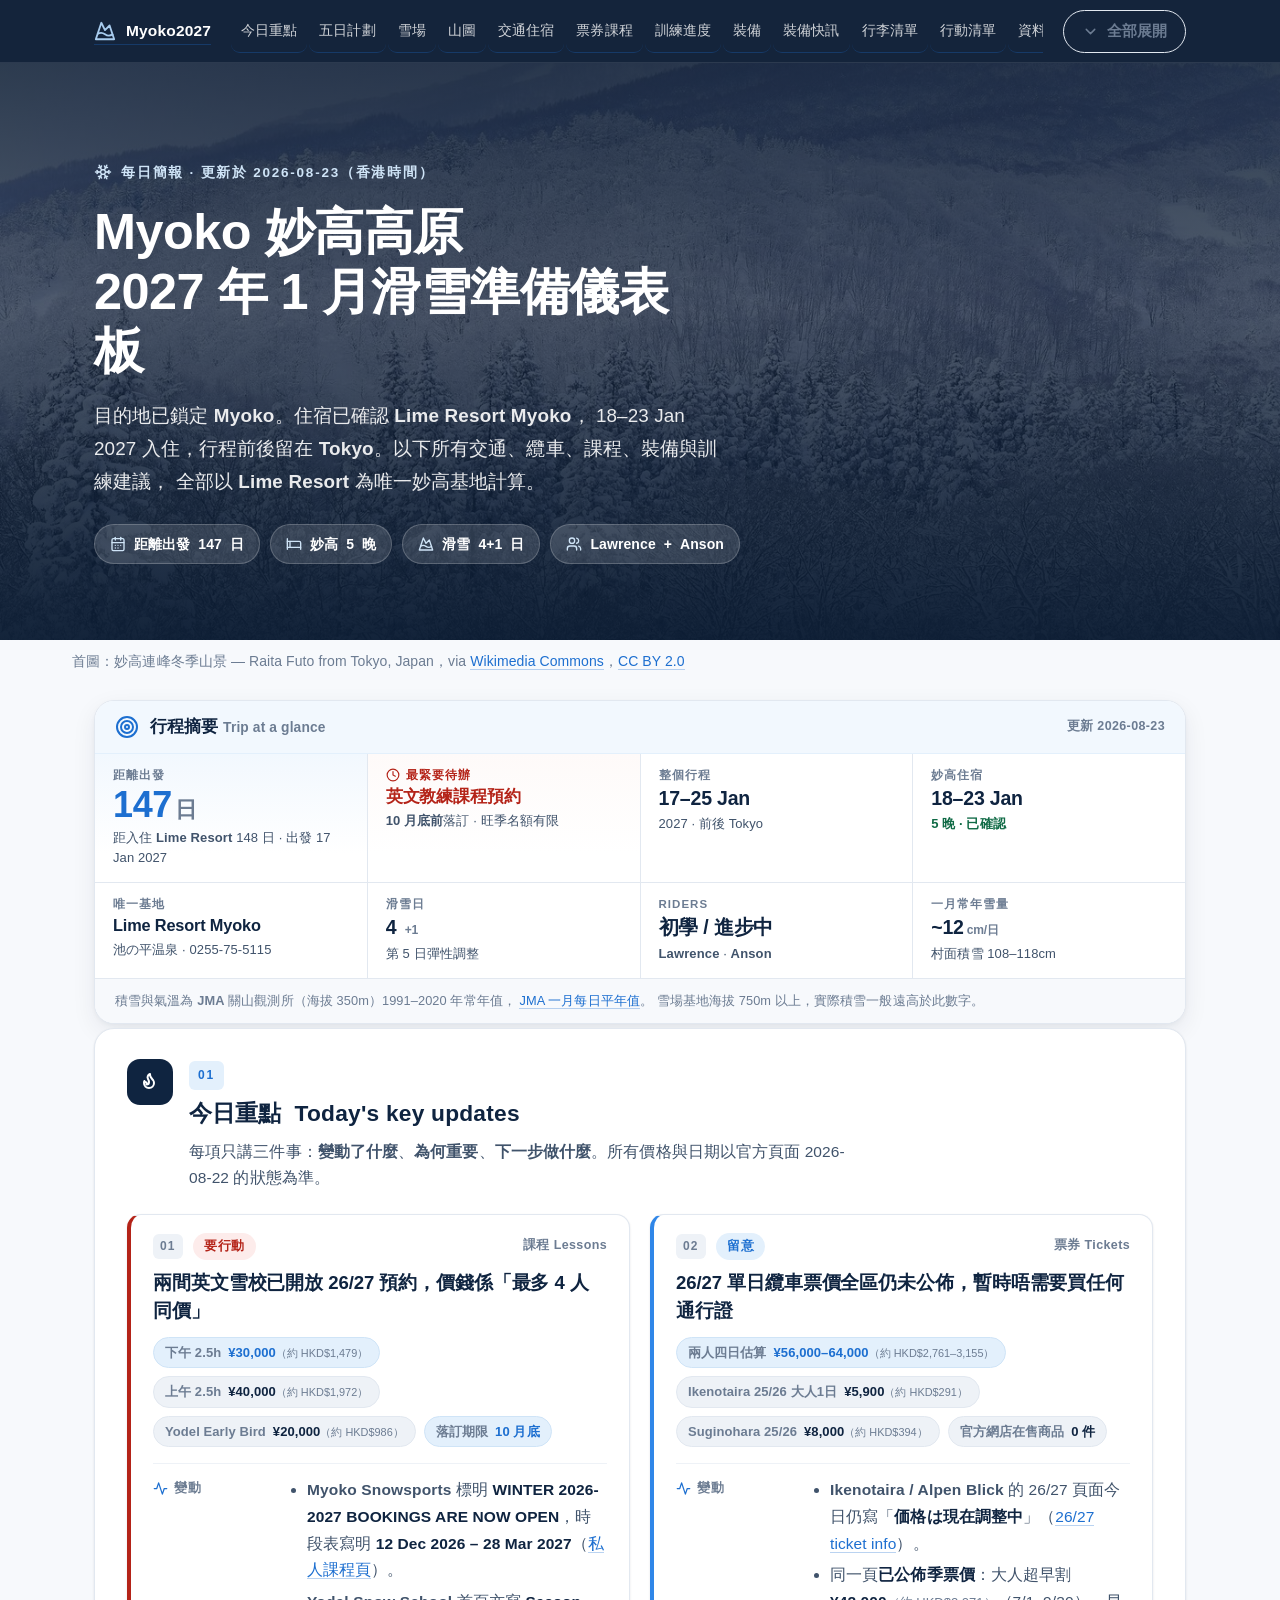
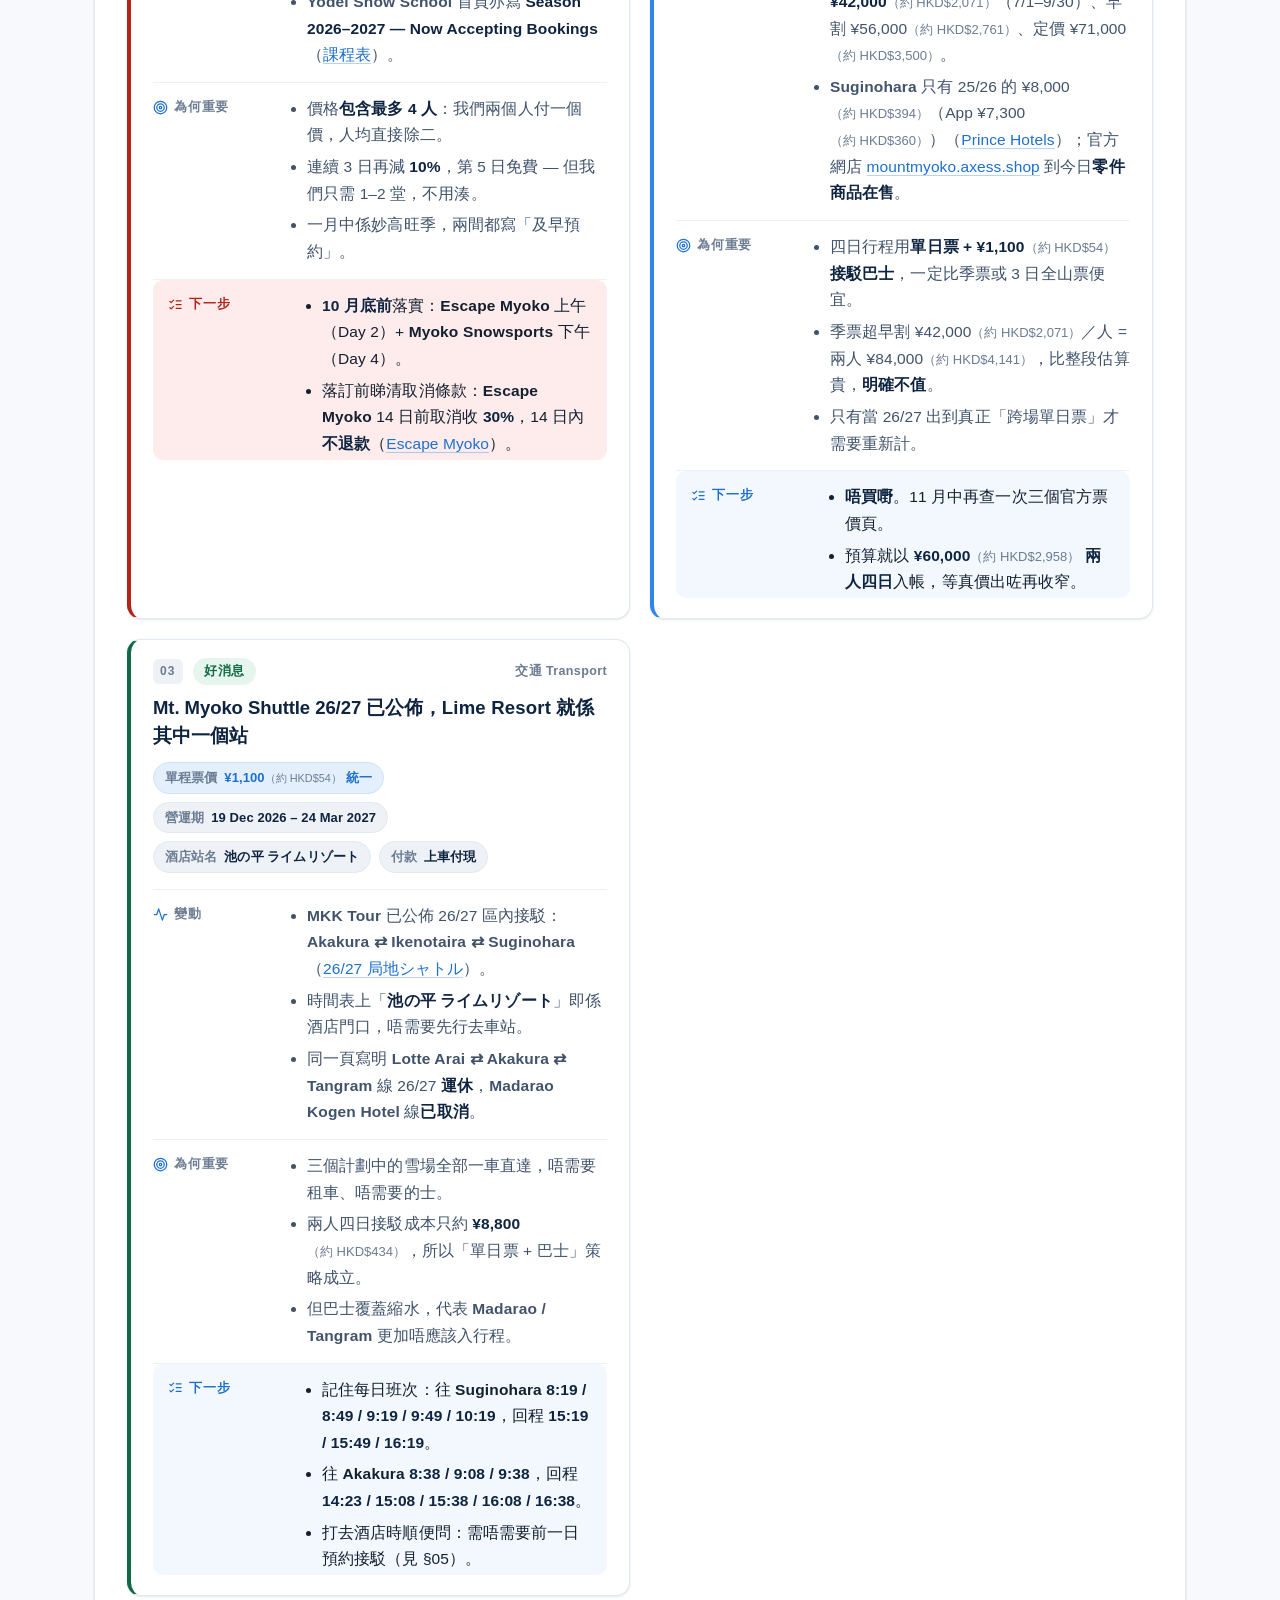
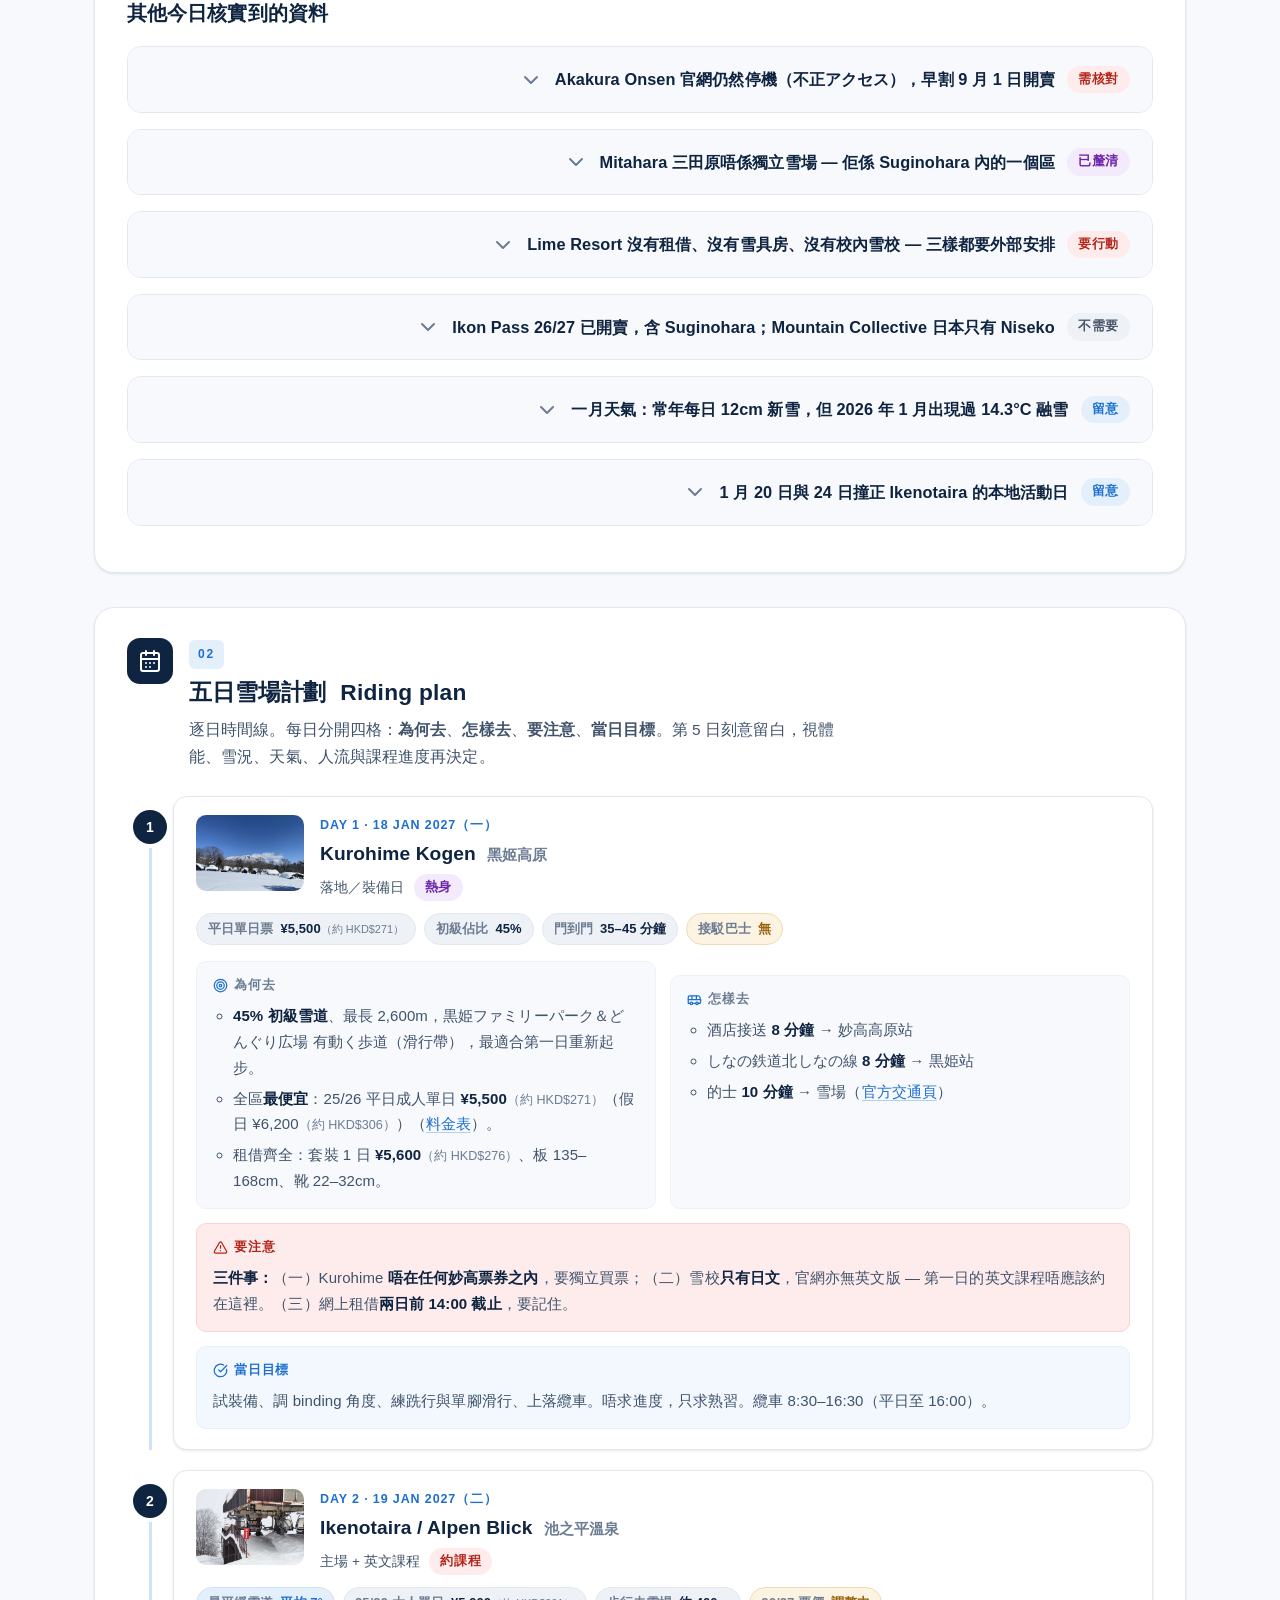
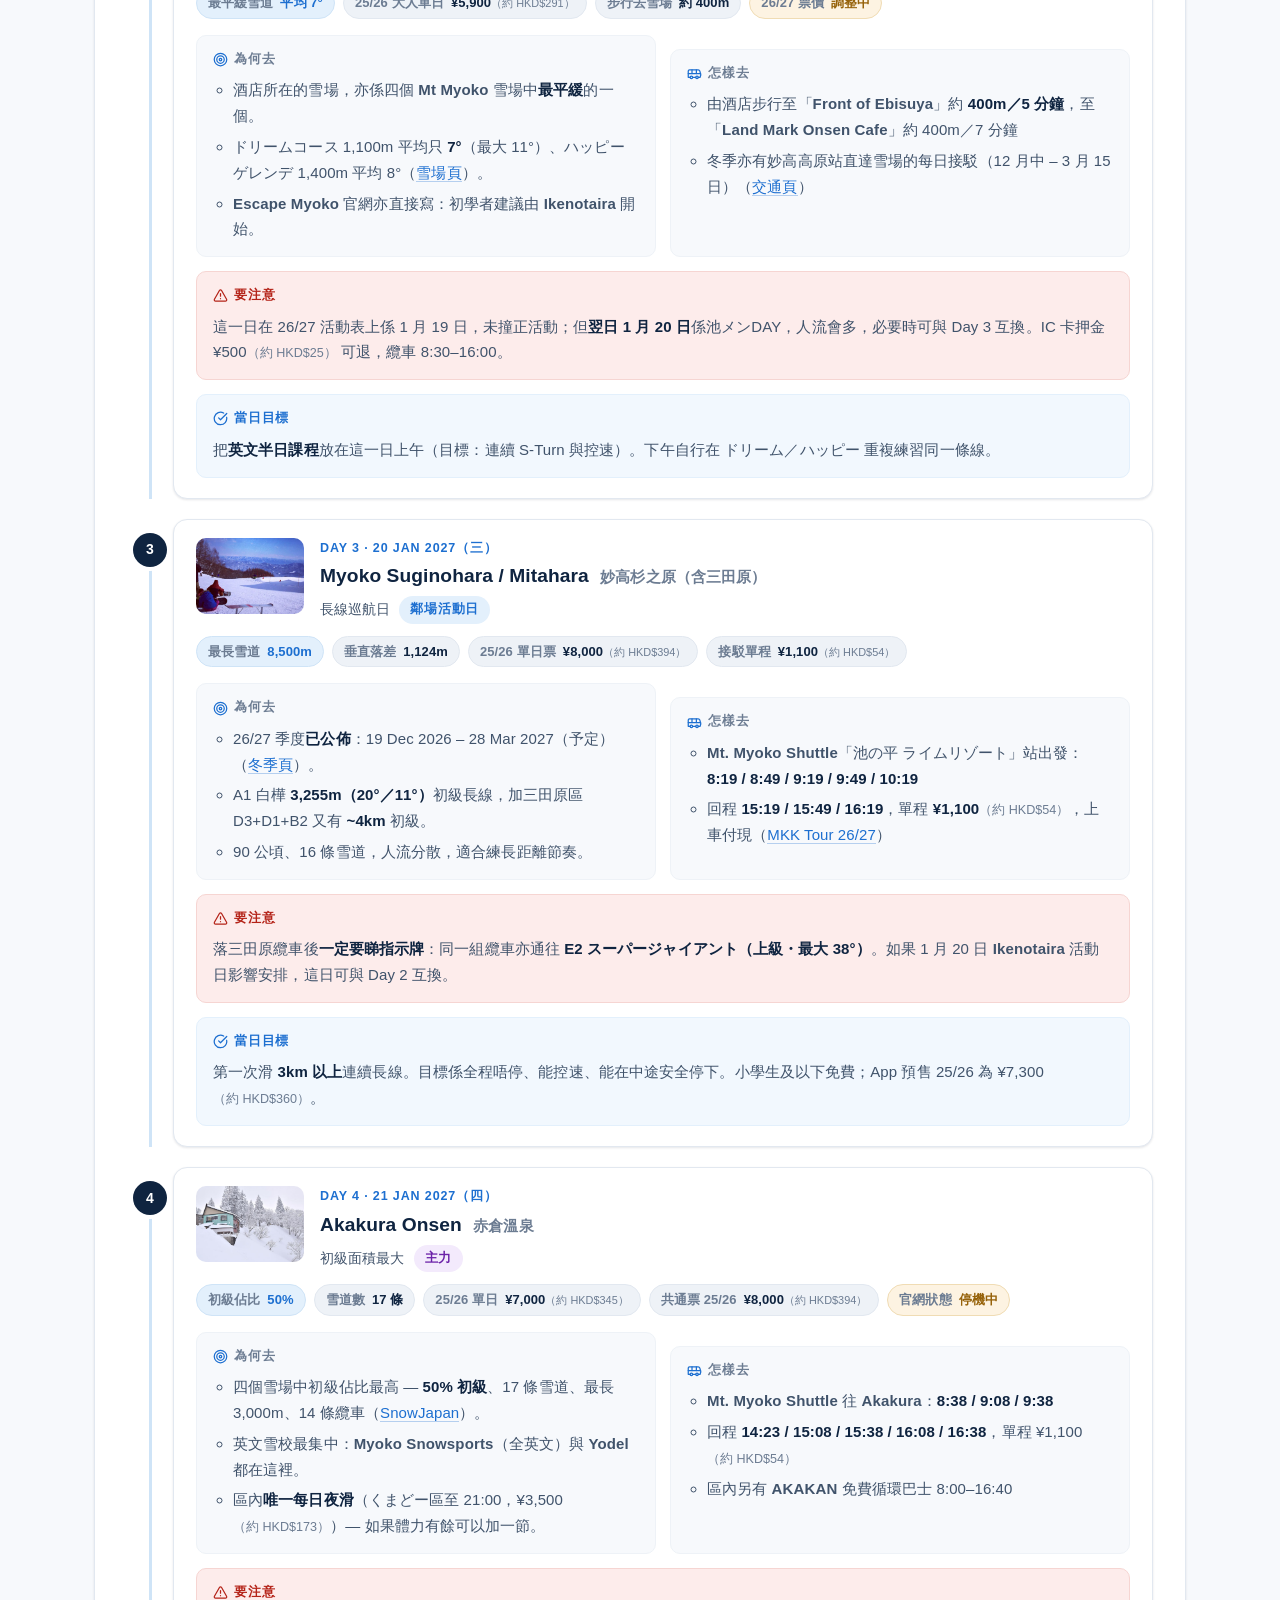
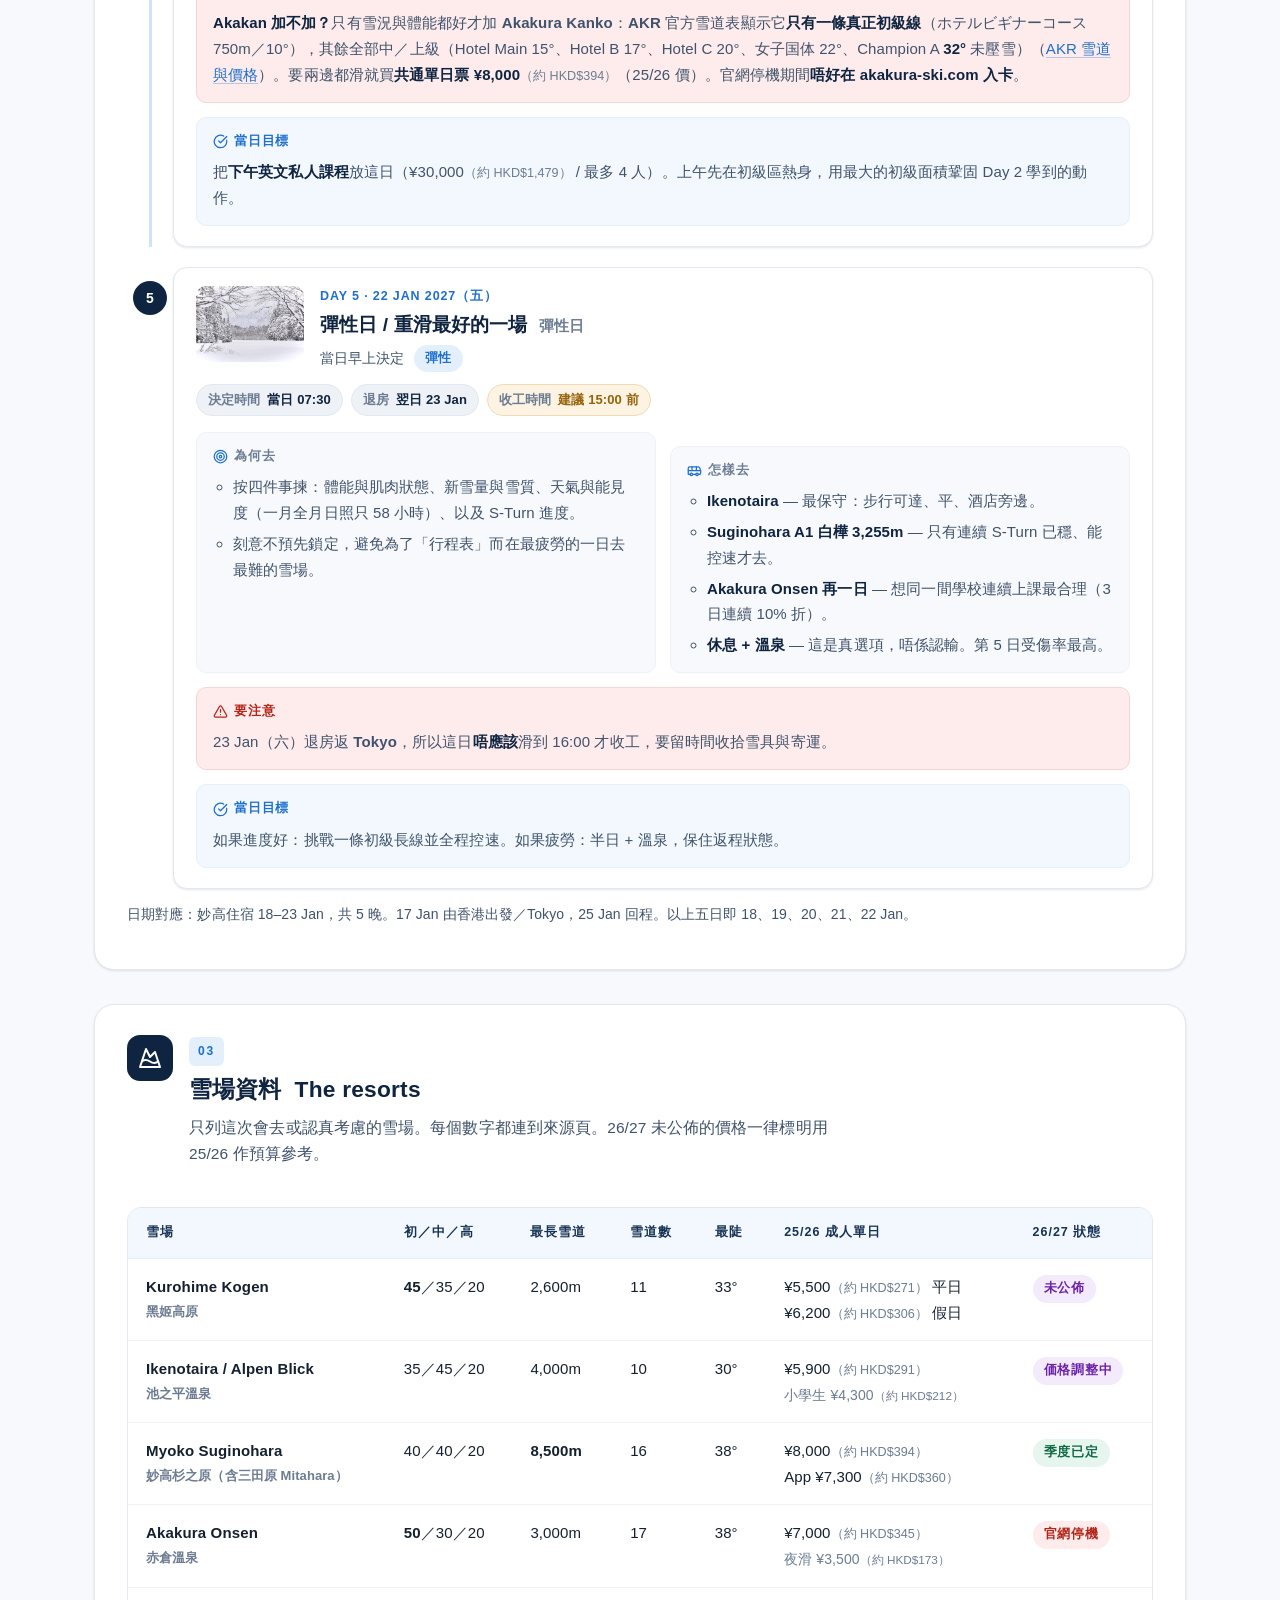
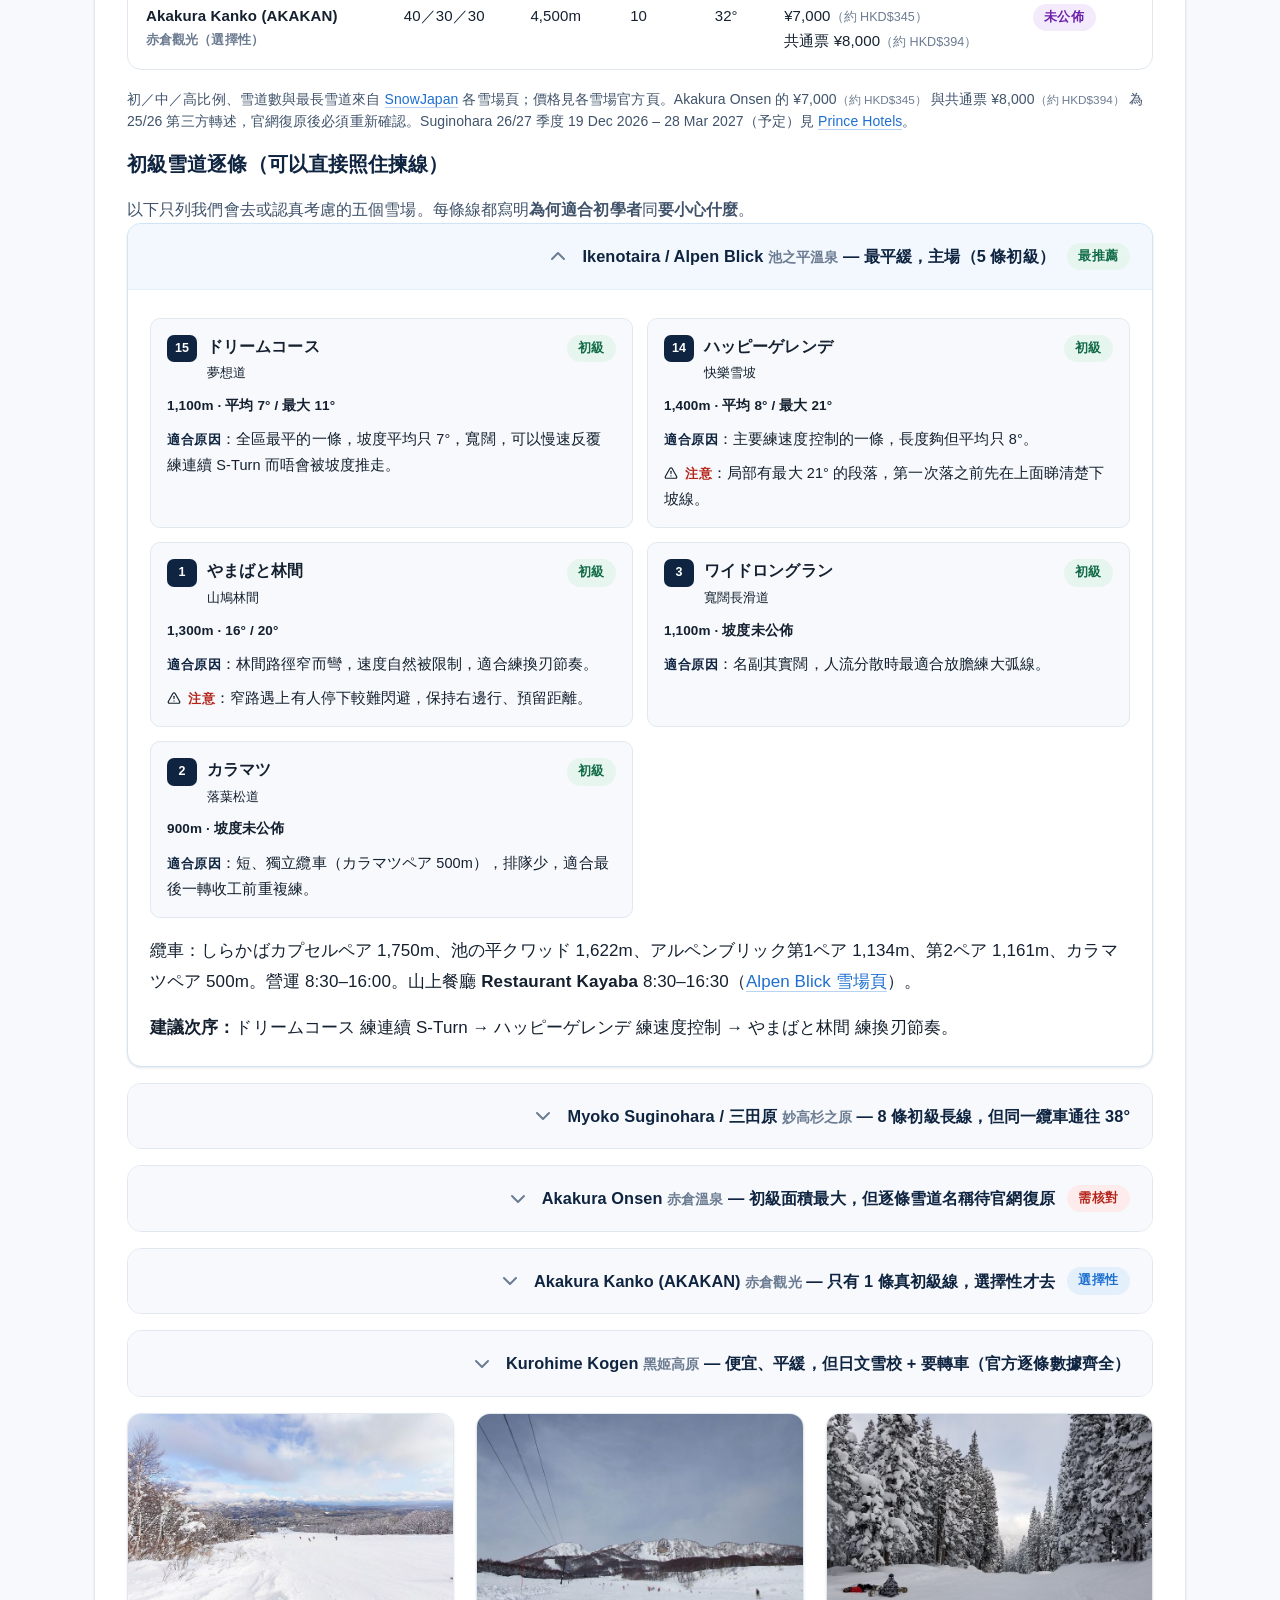
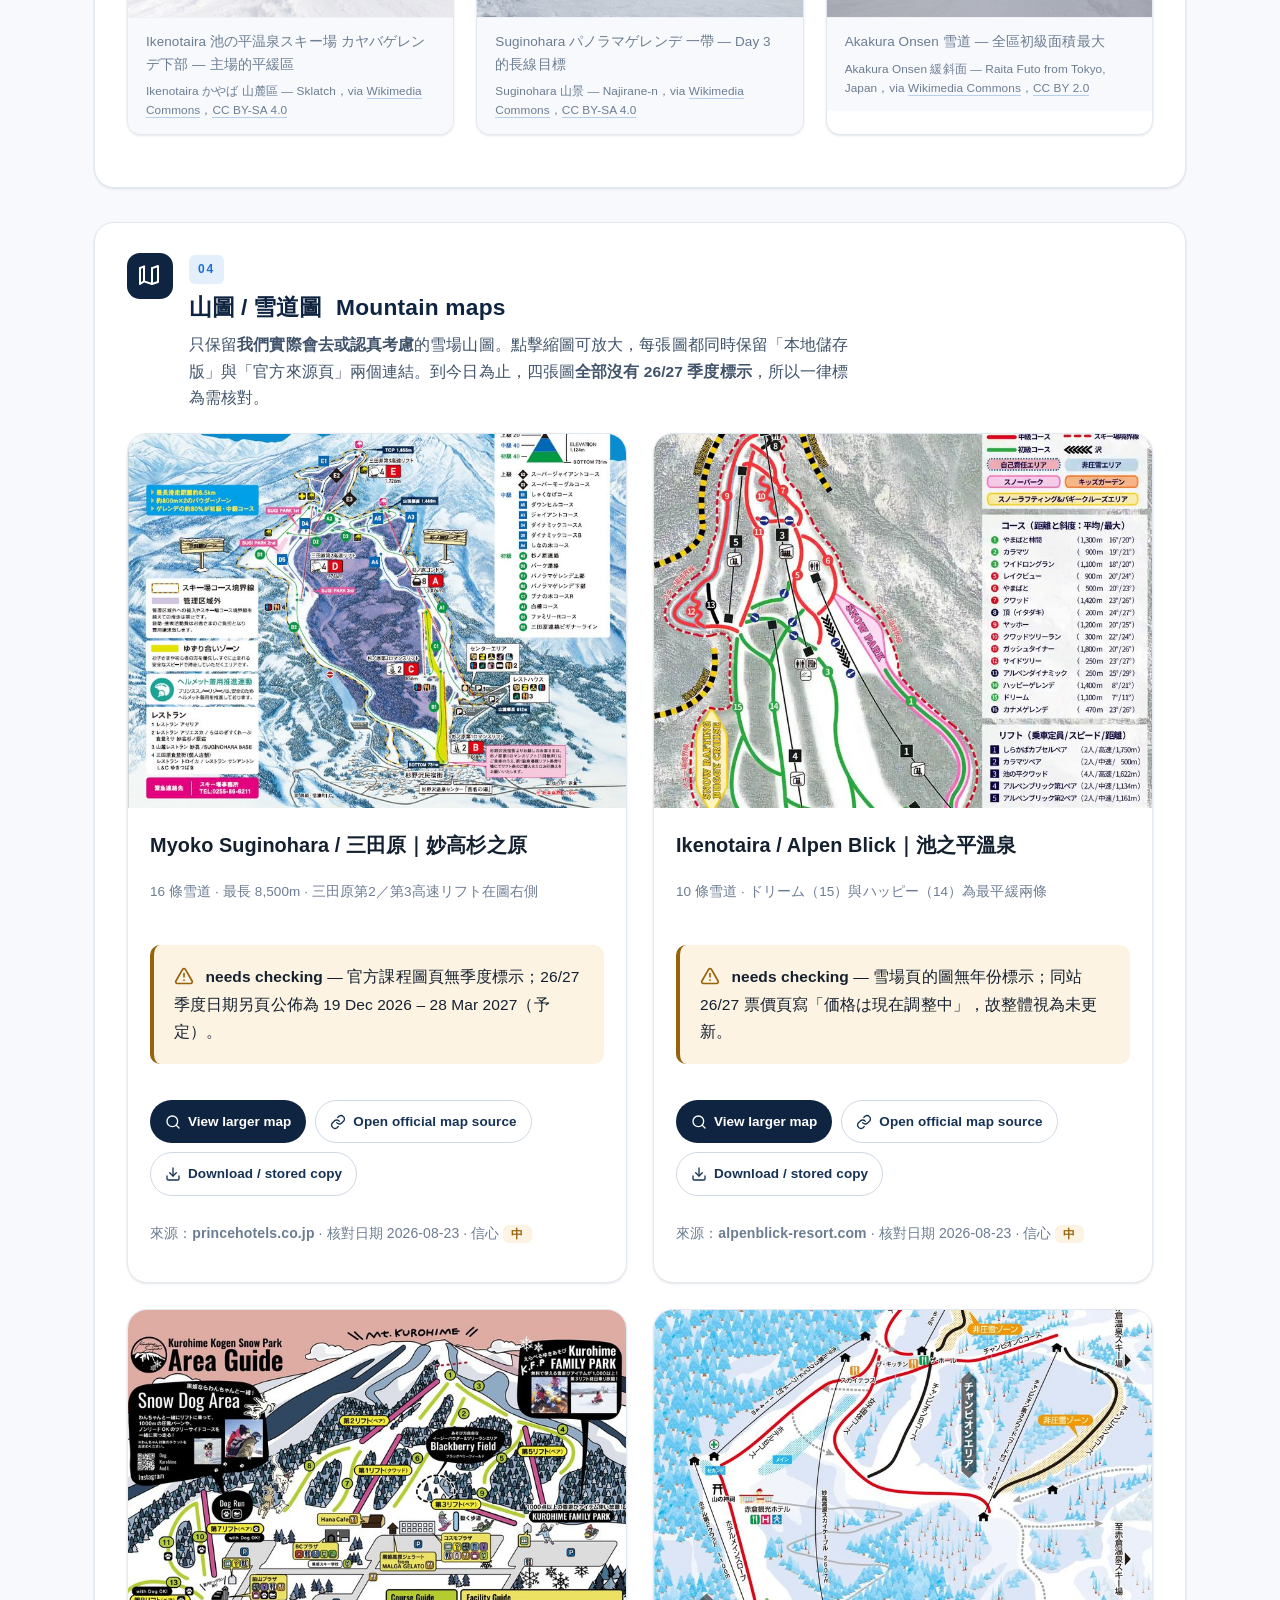
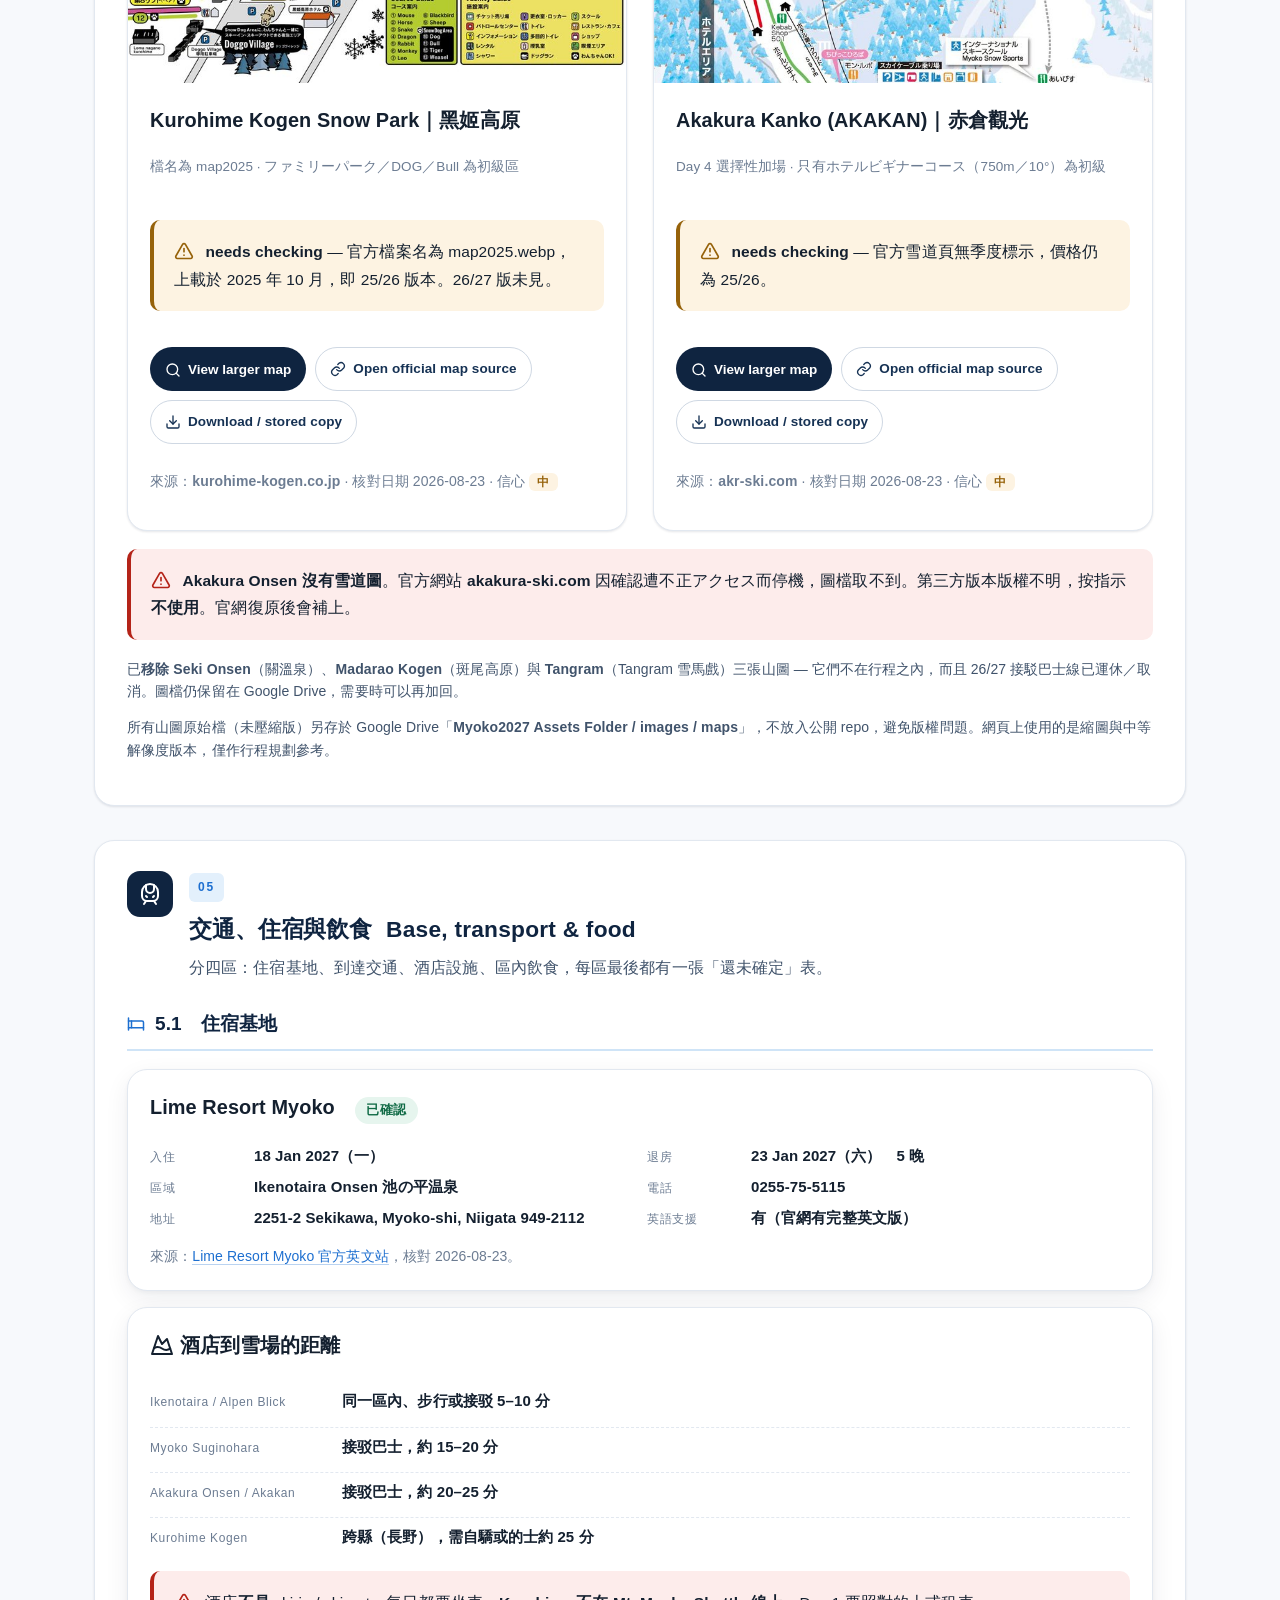
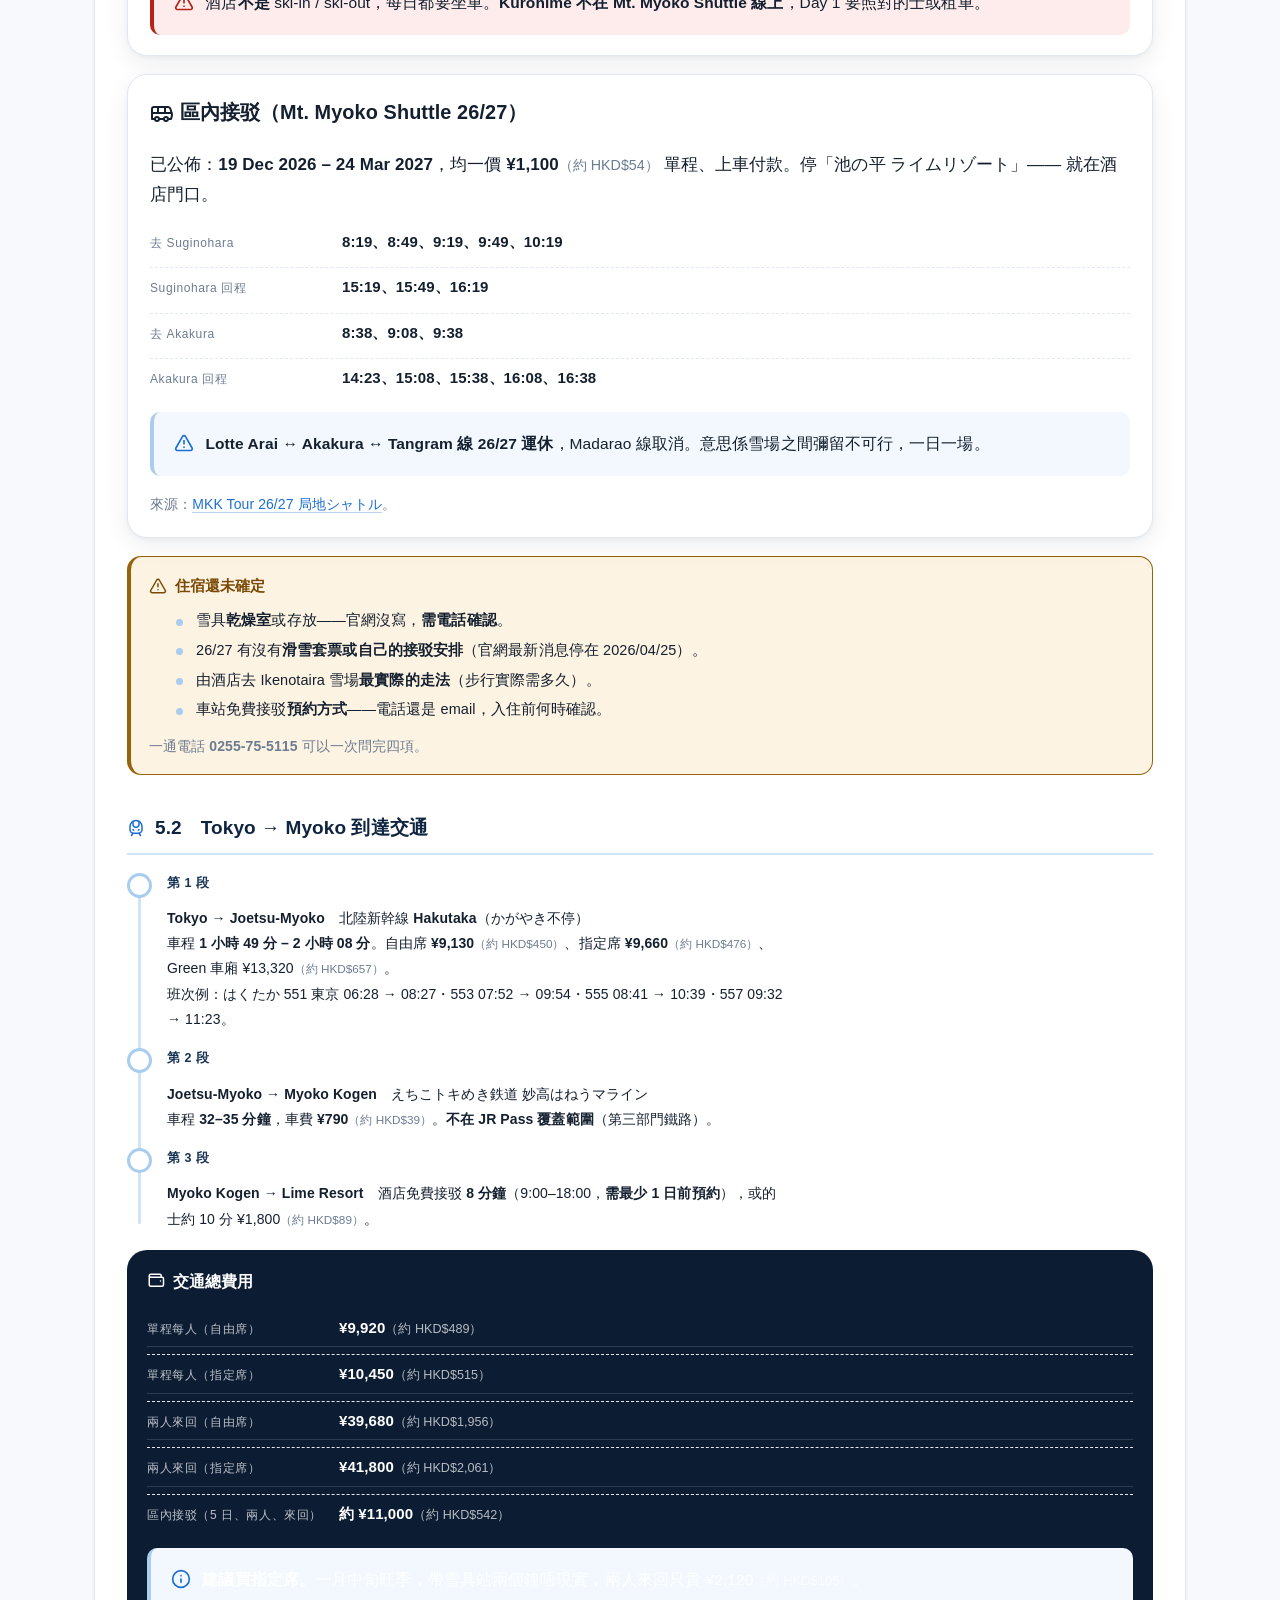
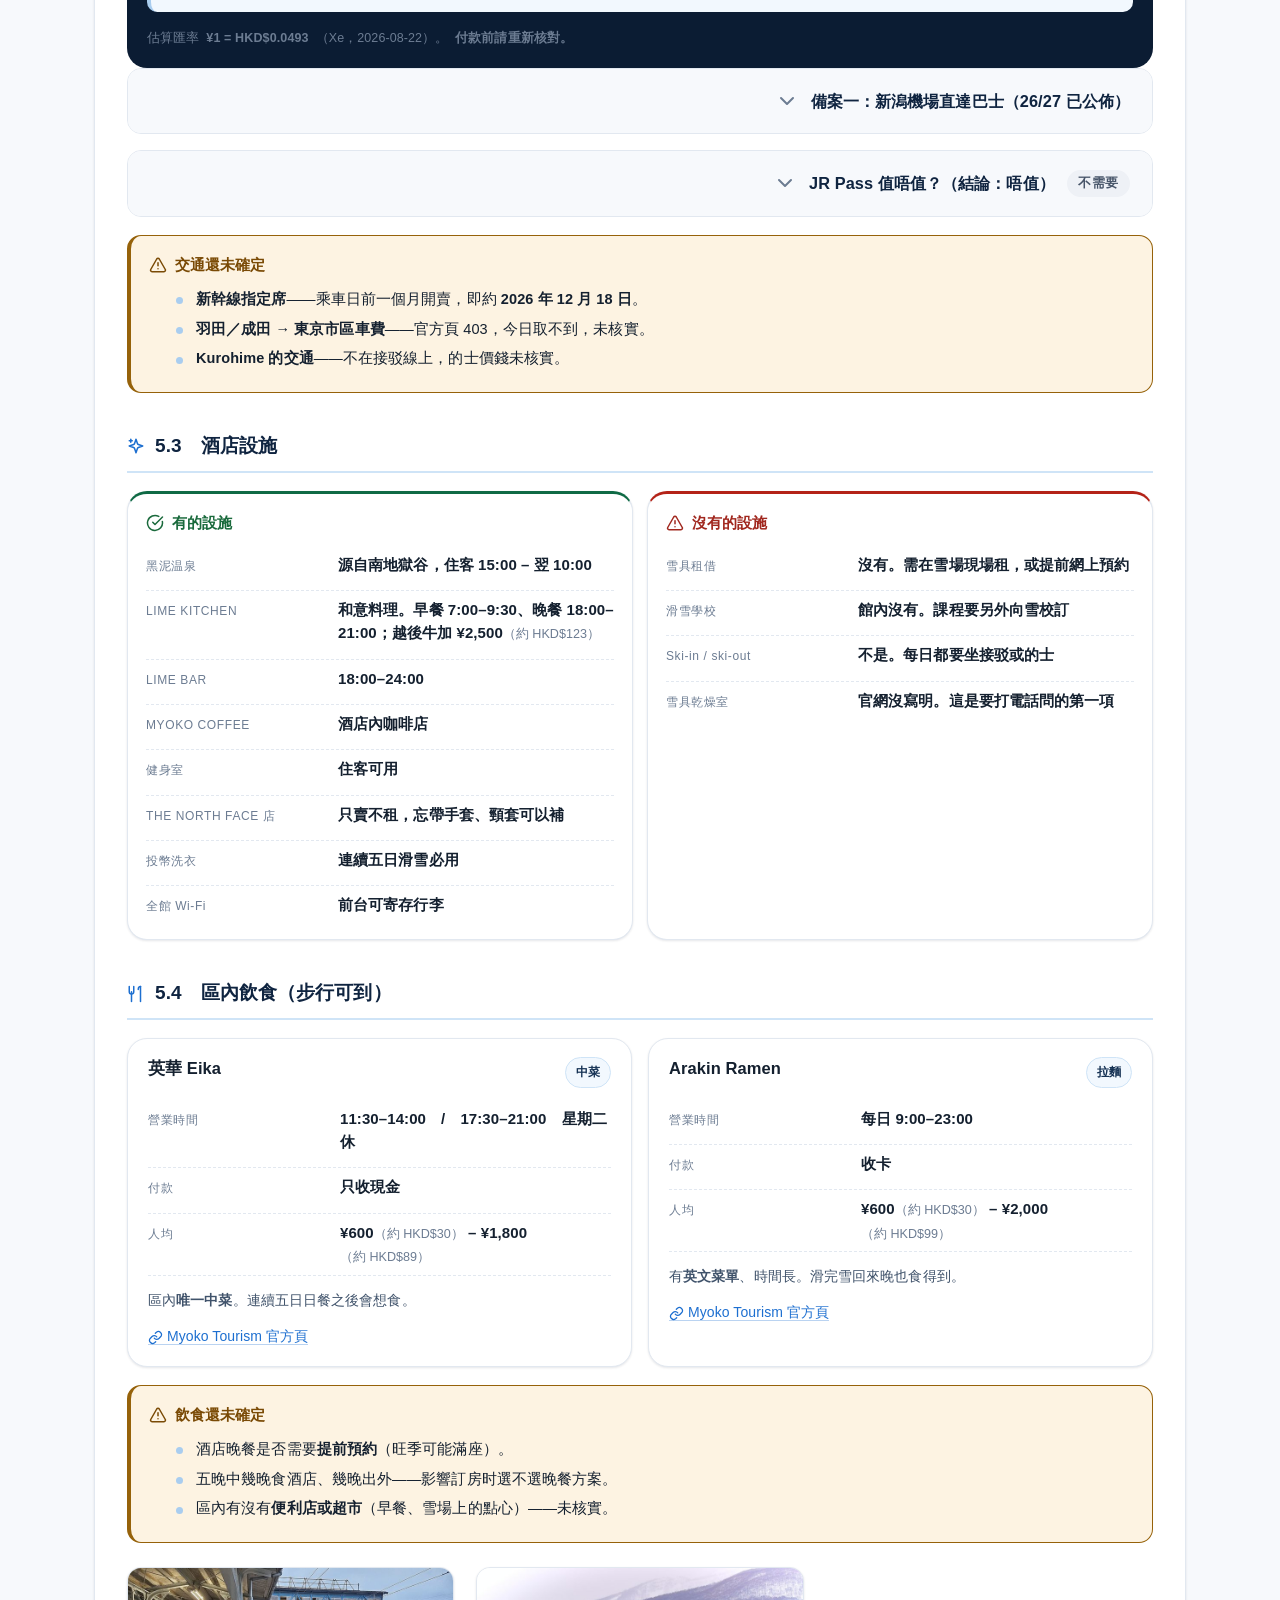
==== index.html @ c309074a "Daily Myoko briefing update - 2026-08-23" ====
<!DOCTYPE html>
<html lang="zh-Hant-HK">
<head>
<meta charset="utf-8">
<meta name="viewport" content="width=device-width, initial-scale=1">
<title>Myoko 2027 每日簡報 — 妙高高原滑雪準備儀表板</title>
<meta name="description" content="Lawrence 與 Anson 的 Myoko 妙高高原 2027 年 1 月滑雪行程每日簡報：雪場消息、纜車票、交通住宿、訓練進度、裝備選擇與行李清單。">
<meta name="theme-color" content="#0b1b2b">
<link rel="stylesheet" href="style.css">
</head>
<body>
<svg class="icon-sprite" aria-hidden="true" focusable="false" xmlns="http://www.w3.org/2000/svg"><defs><symbol id="i-check-circle" viewBox="0 0 24 24" fill="none" stroke="currentColor" stroke-width="2" stroke-linecap="round" stroke-linejoin="round"><path d="M21.8 10A10 10 0 1 1 17 3.3"/><path d="m9 11 3 3L22 4"/></symbol><symbol id="i-alert-triangle" viewBox="0 0 24 24" fill="none" stroke="currentColor" stroke-width="2" stroke-linecap="round" stroke-linejoin="round"><path d="m21.7 18-8-14a2 2 0 0 0-3.4 0l-8 14A2 2 0 0 0 4 21h16a2 2 0 0 0 1.7-3Z"/><path d="M12 9v4"/><path d="M12 17h.01"/></symbol><symbol id="i-info" viewBox="0 0 24 24" fill="none" stroke="currentColor" stroke-width="2" stroke-linecap="round" stroke-linejoin="round"><circle cx="12" cy="12" r="10"/><path d="M12 16v-4"/><path d="M12 8h.01"/></symbol><symbol id="i-download" viewBox="0 0 24 24" fill="none" stroke="currentColor" stroke-width="2" stroke-linecap="round" stroke-linejoin="round"><path d="M21 15v4a2 2 0 0 1-2 2H5a2 2 0 0 1-2-2v-4"/><path d="M7 10l5 5 5-5"/><path d="M12 15V3"/></symbol><symbol id="i-upload" viewBox="0 0 24 24" fill="none" stroke="currentColor" stroke-width="2" stroke-linecap="round" stroke-linejoin="round"><path d="M21 15v4a2 2 0 0 1-2 2H5a2 2 0 0 1-2-2v-4"/><path d="M17 8l-5-5-5 5"/><path d="M12 3v12"/></symbol><symbol id="i-clipboard" viewBox="0 0 24 24" fill="none" stroke="currentColor" stroke-width="2" stroke-linecap="round" stroke-linejoin="round"><rect width="8" height="4" x="8" y="2" rx="1"/><path d="M16 4h2a2 2 0 0 1 2 2v14a2 2 0 0 1-2 2H6a2 2 0 0 1-2-2V6a2 2 0 0 1 2-2h2"/></symbol><symbol id="i-rotate-ccw" viewBox="0 0 24 24" fill="none" stroke="currentColor" stroke-width="2" stroke-linecap="round" stroke-linejoin="round"><path d="M3 12a9 9 0 1 0 9-9 9.75 9.75 0 0 0-6.7 2.7L3 8"/><path d="M3 3v5h5"/></symbol><symbol id="i-plus" viewBox="0 0 24 24" fill="none" stroke="currentColor" stroke-width="2" stroke-linecap="round" stroke-linejoin="round"><path d="M5 12h14"/><path d="M12 5v14"/></symbol><symbol id="i-trash" viewBox="0 0 24 24" fill="none" stroke="currentColor" stroke-width="2" stroke-linecap="round" stroke-linejoin="round"><path d="M3 6h18"/><path d="M19 6v14a2 2 0 0 1-2 2H7a2 2 0 0 1-2-2V6"/><path d="M8 6V4a2 2 0 0 1 2-2h4a2 2 0 0 1 2 2v2"/></symbol><symbol id="i-user" viewBox="0 0 24 24" fill="none" stroke="currentColor" stroke-width="2" stroke-linecap="round" stroke-linejoin="round"><path d="M19 21v-2a4 4 0 0 0-4-4H9a4 4 0 0 0-4 4v2"/><circle cx="12" cy="7" r="4"/></symbol><symbol id="i-users" viewBox="0 0 24 24" fill="none" stroke="currentColor" stroke-width="2" stroke-linecap="round" stroke-linejoin="round"><path d="M16 21v-2a4 4 0 0 0-4-4H6a4 4 0 0 0-4 4v2"/><circle cx="9" cy="7" r="4"/><path d="M22 21v-2a4 4 0 0 0-3-3.87"/><path d="M16 3.13a4 4 0 0 1 0 7.75"/></symbol><symbol id="i-mountain-snow" viewBox="0 0 24 24" fill="none" stroke="currentColor" stroke-width="2" stroke-linecap="round" stroke-linejoin="round"><path d="m8 3 4 8 5-5 5 15H2L8 3z"/><path d="M4.14 15.08c2.62-1.57 5.24-1.43 7.86.42 2.74 1.94 5.49 2 8.23.19"/></symbol><symbol id="i-snowflake" viewBox="0 0 24 24" fill="none" stroke="currentColor" stroke-width="2" stroke-linecap="round" stroke-linejoin="round"><path d="m10 20-1.25-2.5L6 18"/><path d="M10 4 8.75 6.5 6 6"/><path d="m14 20 1.25-2.5L18 18"/><path d="m14 4 1.25 2.5L18 6"/><path d="m17 21-3-6h-4"/><path d="m17 3-3 6 1.5 3"/><path d="M2 12h6.5L10 9"/><path d="m20 10-1.5 2 1.5 2"/><path d="M22 12h-6.5L14 15"/><path d="m4 10 1.5 2L4 14"/><path d="m7 21 3-6-1.5-3"/><path d="m7 3 3 6h4"/></symbol><symbol id="i-train-front" viewBox="0 0 24 24" fill="none" stroke="currentColor" stroke-width="2" stroke-linecap="round" stroke-linejoin="round"><path d="M8 3.1V7a4 4 0 0 0 8 0V3.1"/><path d="m9 15-1-1"/><path d="m15 15 1-1"/><path d="M9 19c-2.8 0-5-2.2-5-5v-4a8 8 0 0 1 16 0v4c0 2.8-2.2 5-5 5Z"/><path d="m8 19-2 3"/><path d="m16 19 2 3"/></symbol><symbol id="i-bed" viewBox="0 0 24 24" fill="none" stroke="currentColor" stroke-width="2" stroke-linecap="round" stroke-linejoin="round"><path d="M2 4v16"/><path d="M2 8h18a2 2 0 0 1 2 2v10"/><path d="M2 17h20"/><path d="M6 8v9"/></symbol><symbol id="i-ticket" viewBox="0 0 24 24" fill="none" stroke="currentColor" stroke-width="2" stroke-linecap="round" stroke-linejoin="round"><path d="M2 9a3 3 0 0 1 0 6v2a2 2 0 0 0 2 2h16a2 2 0 0 0 2-2v-2a3 3 0 0 1 0-6V7a2 2 0 0 0-2-2H4a2 2 0 0 0-2 2Z"/><path d="M13 5v14"/></symbol><symbol id="i-graduation-cap" viewBox="0 0 24 24" fill="none" stroke="currentColor" stroke-width="2" stroke-linecap="round" stroke-linejoin="round"><path d="M22 10v6"/><path d="M6 12.5V16a6 3 0 0 0 12 0v-3.5"/><path d="m2 10 10-5 10 5-10 5z"/></symbol><symbol id="i-package" viewBox="0 0 24 24" fill="none" stroke="currentColor" stroke-width="2" stroke-linecap="round" stroke-linejoin="round"><path d="m7.5 4.27 9 5.15"/><path d="M21 8a2 2 0 0 0-1-1.73l-7-4a2 2 0 0 0-2 0l-7 4A2 2 0 0 0 3 8v8a2 2 0 0 0 1 1.73l7 4a2 2 0 0 0 2 0l7-4A2 2 0 0 0 21 16Z"/><path d="m3.3 7 8.7 5 8.7-5"/><path d="M12 22V12"/></symbol><symbol id="i-map" viewBox="0 0 24 24" fill="none" stroke="currentColor" stroke-width="2" stroke-linecap="round" stroke-linejoin="round"><path d="M14.1 4.1 20 2v16l-6 2-8-2.6L2 20V4l4-1.4"/><path d="M6 2.6V17"/><path d="M14 4v16"/></symbol><symbol id="i-shopping-bag" viewBox="0 0 24 24" fill="none" stroke="currentColor" stroke-width="2" stroke-linecap="round" stroke-linejoin="round"><path d="M6 2 3 6v14a2 2 0 0 0 2 2h14a2 2 0 0 0 2-2V6l-3-4Z"/><path d="M3 6h18"/><path d="M16 10a4 4 0 0 1-8 0"/></symbol><symbol id="i-list-checks" viewBox="0 0 24 24" fill="none" stroke="currentColor" stroke-width="2" stroke-linecap="round" stroke-linejoin="round"><path d="m3 17 2 2 4-4"/><path d="m3 7 2 2 4-4"/><path d="M13 6h8"/><path d="M13 12h8"/><path d="M13 18h8"/></symbol><symbol id="i-calendar-days" viewBox="0 0 24 24" fill="none" stroke="currentColor" stroke-width="2" stroke-linecap="round" stroke-linejoin="round"><path d="M8 2v4"/><path d="M16 2v4"/><rect width="18" height="18" x="3" y="4" rx="2"/><path d="M3 10h18"/><path d="M8 14h.01"/><path d="M12 14h.01"/><path d="M16 14h.01"/><path d="M8 18h.01"/><path d="M12 18h.01"/></symbol><symbol id="i-link" viewBox="0 0 24 24" fill="none" stroke="currentColor" stroke-width="2" stroke-linecap="round" stroke-linejoin="round"><path d="M10 13a5 5 0 0 0 7.5.5l3-3a5 5 0 0 0-7-7l-1.8 1.7"/><path d="M14 11a5 5 0 0 0-7.5-.5l-3 3a5 5 0 0 0 7 7l1.8-1.7"/></symbol><symbol id="i-printer" viewBox="0 0 24 24" fill="none" stroke="currentColor" stroke-width="2" stroke-linecap="round" stroke-linejoin="round"><path d="M6 18H4a2 2 0 0 1-2-2v-5a2 2 0 0 1 2-2h16a2 2 0 0 1 2 2v5a2 2 0 0 1-2 2h-2"/><path d="M6 9V3h12v6"/><rect width="12" height="8" x="6" y="14"/></symbol><symbol id="i-arrow-up" viewBox="0 0 24 24" fill="none" stroke="currentColor" stroke-width="2" stroke-linecap="round" stroke-linejoin="round"><path d="m5 12 7-7 7 7"/><path d="M12 19V5"/></symbol><symbol id="i-x" viewBox="0 0 24 24" fill="none" stroke="currentColor" stroke-width="2" stroke-linecap="round" stroke-linejoin="round"><path d="M18 6 6 18"/><path d="m6 6 12 12"/></symbol><symbol id="i-thermometer" viewBox="0 0 24 24" fill="none" stroke="currentColor" stroke-width="2" stroke-linecap="round" stroke-linejoin="round"><path d="M14 4.5a2.5 2.5 0 0 0-5 0V14a4 4 0 1 0 5 0Z"/></symbol><symbol id="i-clock" viewBox="0 0 24 24" fill="none" stroke="currentColor" stroke-width="2" stroke-linecap="round" stroke-linejoin="round"><circle cx="12" cy="12" r="10"/><path d="M12 6v6l4 2"/></symbol><symbol id="i-wallet" viewBox="0 0 24 24" fill="none" stroke="currentColor" stroke-width="2" stroke-linecap="round" stroke-linejoin="round"><path d="M19 7V5a2 2 0 0 0-2-2H5a2 2 0 0 0 0 4h15a2 2 0 0 1 2 2v8a2 2 0 0 1-2 2H5a2 2 0 0 1-2-2V5"/><path d="M18 12h.01"/></symbol><symbol id="i-camera" viewBox="0 0 24 24" fill="none" stroke="currentColor" stroke-width="2" stroke-linecap="round" stroke-linejoin="round"><path d="M14.5 4h-5L7 7H4a2 2 0 0 0-2 2v9a2 2 0 0 0 2 2h16a2 2 0 0 0 2-2V9a2 2 0 0 0-2-2h-3Z"/><circle cx="12" cy="13" r="3"/></symbol><symbol id="i-shield" viewBox="0 0 24 24" fill="none" stroke="currentColor" stroke-width="2" stroke-linecap="round" stroke-linejoin="round"><path d="M20 13c0 5-3.5 7.5-7.7 9a2 2 0 0 1-.7 0C7.5 20.5 4 18 4 13V6a2 2 0 0 1 2-2c2 0 4.5-1.2 6-2 1.5.8 4 2 6 2a2 2 0 0 1 2 2Z"/></symbol><symbol id="i-target" viewBox="0 0 24 24" fill="none" stroke="currentColor" stroke-width="2" stroke-linecap="round" stroke-linejoin="round"><circle cx="12" cy="12" r="10"/><circle cx="12" cy="12" r="6"/><circle cx="12" cy="12" r="2"/></symbol><symbol id="i-activity" viewBox="0 0 24 24" fill="none" stroke="currentColor" stroke-width="2" stroke-linecap="round" stroke-linejoin="round"><path d="M22 12h-4l-3 9L9 3l-3 9H2"/></symbol><symbol id="i-file-text" viewBox="0 0 24 24" fill="none" stroke="currentColor" stroke-width="2" stroke-linecap="round" stroke-linejoin="round"><path d="M15 2H6a2 2 0 0 0-2 2v16a2 2 0 0 0 2 2h12a2 2 0 0 0 2-2V7Z"/><path d="M14 2v4a2 2 0 0 0 2 2h4"/><path d="M10 9H8"/><path d="M16 13H8"/><path d="M16 17H8"/></symbol><symbol id="i-search" viewBox="0 0 24 24" fill="none" stroke="currentColor" stroke-width="2" stroke-linecap="round" stroke-linejoin="round"><circle cx="11" cy="11" r="8"/><path d="m21 21-4.3-4.3"/></symbol><symbol id="i-utensils" viewBox="0 0 24 24" fill="none" stroke="currentColor" stroke-width="2" stroke-linecap="round" stroke-linejoin="round"><path d="M3 2v7a3 3 0 0 0 6 0V2"/><path d="M6 9v13"/><path d="M18 2v20"/><path d="M15 6c0-2 1-4 3-4"/></symbol><symbol id="i-bus" viewBox="0 0 24 24" fill="none" stroke="currentColor" stroke-width="2" stroke-linecap="round" stroke-linejoin="round"><path d="M8 6v6"/><path d="M15 6v6"/><path d="M2 12h19.6"/><path d="M18 18h3s.5-1.7.8-2.8c.1-.4.2-.8.2-1.2 0-.4-.1-.8-.2-1.2l-1.4-5C20.1 6.8 19.1 6 18 6H4a2 2 0 0 0-2 2v10h3"/><circle cx="7" cy="18" r="2"/><path d="M9 18h5"/><circle cx="16" cy="18" r="2"/></symbol><symbol id="i-flame" viewBox="0 0 24 24" fill="none" stroke="currentColor" stroke-width="2" stroke-linecap="round" stroke-linejoin="round"><path d="M8.5 14.5A2.5 2.5 0 0 0 11 12c0-1.4-.5-2-1-3-1.1-2.1-.1-4 2-5-.4 3 1.7 4.5 3 6 .8 1 1 2 1 3 0 2.8-2.2 5-5 5s-5-2.2-5-5c0-.7.1-1.4.4-2 .5.7 1.2 1.3 2.1 1.5Z"/></symbol><symbol id="i-chevron-down" viewBox="0 0 24 24" fill="none" stroke="currentColor" stroke-width="2" stroke-linecap="round" stroke-linejoin="round"><path d="m6 9 6 6 6-6"/></symbol><symbol id="i-sparkles" viewBox="0 0 24 24" fill="none" stroke="currentColor" stroke-width="2" stroke-linecap="round" stroke-linejoin="round"><path d="m12 3-1.9 5.8a2 2 0 0 1-1.3 1.3L3 12l5.8 1.9a2 2 0 0 1 1.3 1.3L12 21l1.9-5.8a2 2 0 0 1 1.3-1.3L21 12l-5.8-1.9a2 2 0 0 1-1.3-1.3Z"/><path d="M5 3v4"/><path d="M3 5h4"/></symbol></defs></svg><header class="topbar"><div class="topbar-inner"><a class="brand" href="#top"><svg class="ic" viewBox="0 0 24 24" aria-hidden="true"><use href="#i-mountain-snow"/></svg><span>Myoko<b>2027</b></span></a><nav class="navlinks" aria-label="頁面章節"><a href="#today">今日重點</a><a href="#plan">五日計劃</a><a href="#resorts">雪場</a><a href="#maps">山圖</a><a href="#travel">交通住宿</a><a href="#tickets">票券課程</a><a href="#training">訓練進度</a><a href="#gear">裝備</a><a href="#watch">裝備快訊</a><a href="#packing">行李清單</a><a href="#actions">行動清單</a><a href="#sources">資料來源</a></nav><button class="btn btn-quiet" type="button" data-toggle-all="body"><svg class="ic ic-sm" viewBox="0 0 24 24" aria-hidden="true"><use href="#i-chevron-down"/></svg><span class="tg-label">全部展開</span></button></div></header><a id="top"></a><section class="hero">
  <img class="hero-img" src="assets/photos/mt-myoko.jpg" alt="妙高山 Mt. Myoko 冬季雪景">
  <div class="hero-veil"></div>
  <div class="hero-body">
    <p class="hero-kicker"><svg class="ic ic-sm" viewBox="0 0 24 24" aria-hidden="true"><use href="#i-snowflake"/></svg> 每日簡報 · 更新於 2026-08-23（香港時間）</p>
    <h1>Myoko 妙高高原<br>2027 年 1 月滑雪準備儀表板</h1>
    <p class="hero-lede">目的地已鎖定 <span class="en">Myoko</span>。住宿已確認 <span class="en">Lime Resort Myoko</span>，
    18–23 Jan 2027 入住，行程前後留在 <span class="en">Tokyo</span>。以下所有交通、纜車、課程、裝備與訓練建議，
    全部以 <span class="en">Lime Resort</span> 為唯一妙高基地計算。</p>
    <div class="hero-chips">
      <span class="hero-chip"><svg class="ic ic-sm" viewBox="0 0 24 24" aria-hidden="true"><use href="#i-calendar-days"/></svg> 距離出發 <b>147</b> 日</span>
      <span class="hero-chip"><svg class="ic ic-sm" viewBox="0 0 24 24" aria-hidden="true"><use href="#i-bed"/></svg> 妙高 <b>5</b> 晚</span>
      <span class="hero-chip"><svg class="ic ic-sm" viewBox="0 0 24 24" aria-hidden="true"><use href="#i-mountain-snow"/></svg> 滑雪 <b>4+1</b> 日</span>
      <span class="hero-chip"><svg class="ic ic-sm" viewBox="0 0 24 24" aria-hidden="true"><use href="#i-users"/></svg> <b>Lawrence</b> + <b>Anson</b></span>
    </div>
  </div>
</section><p class="hero-credit small muted">首圖：妙高連峰冬季山景 — Raita Futo from Tokyo, Japan，via <a href="https://commons.wikimedia.org/wiki/File%3AMyoko_winter_mountains_%2849819552396%29.jpg" target="_blank" rel="noopener">Wikimedia Commons</a>，<a href="https://creativecommons.org/licenses/by/2.0/" target="_blank" rel="noopener">CC BY 2.0</a></p><main class="wrap"><section class="tag-panel" aria-label="行程摘要">
  <div class="tag-head"><svg class="ic" viewBox="0 0 24 24" aria-hidden="true"><use href="#i-target"/></svg><h2>行程摘要 <span class="en">Trip at a glance</span></h2>
    <span class="tag-stamp">更新 2026-08-23</span></div>
  <div class="tag-grid">

    <div class="tag-cell tag-lead">
      <p class="tag-l">距離出發</p>
      <p class="tag-v tag-big">147<span class="tag-u">日</span></p>
      <p class="tag-n">距入住 <span class="en">Lime Resort</span> 148 日 · 出發 17 Jan 2027</p>
    </div>

    <div class="tag-cell tag-act">
      <p class="tag-l"><svg class="ic ic-sm" viewBox="0 0 24 24" aria-hidden="true"><use href="#i-clock"/></svg> 最緊要待辦</p>
      <p class="tag-v">英文教練課程預約</p>
      <p class="tag-n"><b>10 月底前</b>落訂 · 旺季名額有限</p>
    </div>

    <div class="tag-cell">
      <p class="tag-l">整個行程</p>
      <p class="tag-v">17–25 Jan</p>
      <p class="tag-n">2027 · 前後 Tokyo</p>
    </div>

    <div class="tag-cell">
      <p class="tag-l">妙高住宿</p>
      <p class="tag-v">18–23 Jan</p>
      <p class="tag-n tag-ok">5 晚 · 已確認</p>
    </div>

    <div class="tag-cell">
      <p class="tag-l">唯一基地</p>
      <p class="tag-v en tag-v-sm">Lime Resort Myoko</p>
      <p class="tag-n">池の平温泉 · 0255-75-5115</p>
    </div>

    <div class="tag-cell">
      <p class="tag-l">滑雪日</p>
      <p class="tag-v">4 <span class="tag-u">+1</span></p>
      <p class="tag-n">第 5 日彈性調整</p>
    </div>

    <div class="tag-cell">
      <p class="tag-l">riders</p>
      <p class="tag-v">初學 / 進步中</p>
      <p class="tag-n"><span class="en">Lawrence</span> · <span class="en">Anson</span></p>
    </div>

    <div class="tag-cell">
      <p class="tag-l">一月常年雪量</p>
      <p class="tag-v">~12<span class="tag-u">cm/日</span></p>
      <p class="tag-n">村面積雪 108–118cm</p>
    </div>

  </div>
  <p class="tag-foot">積雪與氣溫為 <span class="en">JMA</span> 關山觀測所（海拔 350m）1991–2020 年常年值，
  <a href="https://www.data.jma.go.jp/stats/etrn/view/nml_amd_d.php?prec_no=54&amp;block_no=0998&amp;year=&amp;month=1&amp;day=&amp;view=p1" target="_blank" rel="noopener">JMA 一月每日平年值</a>。
  雪場基地海拔 750m 以上，實際積雪一般遠高於此數字。</p>
</section><section class="section" id="today"><div class="section-head"><span class="section-icon"><svg class="ic" viewBox="0 0 24 24" aria-hidden="true"><use href="#i-flame"/></svg></span><div><p class="section-num">01</p><h2 class="section-title">今日重點 <span class="en">Today's key updates</span></h2><p class="section-sub">每項只講三件事：<b>變動了什麼</b>、<b>為何重要</b>、<b>下一步做什麼</b>。所有價格與日期以官方頁面 2026-08-22 的狀態為準。</p></div></div><div class="section-body"><div class="upd-grid"><article class="upd upd-urgent"><div class="upd-top"><span class="upd-rank">01</span><span class="badge b-urgent">要行動</span><span class="upd-tag">課程 Lessons</span></div><h3 class="upd-title">兩間英文雪校已開放 26/27 預約，價錢係「最多 4 人同價」</h3><div class="upd-facts"><span class="fchip fchip-hot"><span class="fchip-l">下午 2.5h</span><b class="fchip-v">¥30,000<span class="hkd">（約 HKD$1,479）</span></b></span><span class="fchip "><span class="fchip-l">上午 2.5h</span><b class="fchip-v">¥40,000<span class="hkd">（約 HKD$1,972）</span></b></span><span class="fchip "><span class="fchip-l">Yodel Early Bird</span><b class="fchip-v">¥20,000<span class="hkd">（約 HKD$986）</span></b></span><span class="fchip fchip-hot"><span class="fchip-l">落訂期限</span><b class="fchip-v">10 月底</b></span></div><div class="upd-rows"><div class="upd-row"><p class="upd-k"><svg class="ic ic-xs" viewBox="0 0 24 24" aria-hidden="true"><use href="#i-activity"/></svg> 變動</p><div class="upd-t"><ul class="tight"><li><span class="en">Myoko Snowsports</span> 標明 <b>WINTER 2026-2027 BOOKINGS ARE NOW OPEN</b>，時段表寫明 <b>12 Dec 2026 – 28 Mar 2027</b>（<a href="https://myokosnowsports.com/akakura/snowsports-school/private-lessons/" target="_blank" rel="noopener">私人課程頁</a>）。</li><li><span class="en">Yodel Snow School</span> 首頁亦寫 <b>Season 2026–2027 — Now Accepting Bookings</b>（<a href="http://www.yodelsnow.com/lessonmenu.html" target="_blank" rel="noopener">課程表</a>）。</li></ul></div></div><div class="upd-row"><p class="upd-k"><svg class="ic ic-xs" viewBox="0 0 24 24" aria-hidden="true"><use href="#i-target"/></svg> 為何重要</p><div class="upd-t"><ul class="tight"><li>價格<b>包含最多 4 人</b>：我們兩個人付一個價，人均直接除二。</li><li>連續 3 日再減 <b>10%</b>，第 5 日免費 — 但我們只需 1–2 堂，不用湊。</li><li>一月中係妙高旺季，兩間都寫「及早預約」。</li></ul></div></div><div class="upd-row upd-do"><p class="upd-k"><svg class="ic ic-xs" viewBox="0 0 24 24" aria-hidden="true"><use href="#i-list-checks"/></svg> 下一步</p><div class="upd-t"><ul class="tight"><li><b>10 月底前</b>落實：<span class="en">Escape Myoko</span> 上午（Day 2）+ <span class="en">Myoko Snowsports</span> 下午（Day 4）。</li><li>落訂前睇清取消條款：<span class="en">Escape Myoko</span> 14 日前取消收 <b>30%</b>，14 日內<b>不退款</b>（<a href="https://escapemyoko.com/myoko-ski-snowboard-lessons/" target="_blank" rel="noopener">Escape Myoko</a>）。</li></ul></div></div></div></article><article class="upd upd-watch"><div class="upd-top"><span class="upd-rank">02</span><span class="badge b-watch">留意</span><span class="upd-tag">票券 Tickets</span></div><h3 class="upd-title">26/27 單日纜車票價全區仍未公佈，暫時唔需要買任何通行證</h3><div class="upd-facts"><span class="fchip fchip-hot"><span class="fchip-l">兩人四日估算</span><b class="fchip-v">¥56,000–64,000<span class="hkd">（約 HKD$2,761–3,155）</span></b></span><span class="fchip "><span class="fchip-l">Ikenotaira 25/26 大人1日</span><b class="fchip-v">¥5,900<span class="hkd">（約 HKD$291）</span></b></span><span class="fchip "><span class="fchip-l">Suginohara 25/26</span><b class="fchip-v">¥8,000<span class="hkd">（約 HKD$394）</span></b></span><span class="fchip "><span class="fchip-l">官方網店在售商品</span><b class="fchip-v">0 件</b></span></div><div class="upd-rows"><div class="upd-row"><p class="upd-k"><svg class="ic ic-xs" viewBox="0 0 24 24" aria-hidden="true"><use href="#i-activity"/></svg> 變動</p><div class="upd-t"><ul class="tight"><li><span class="en">Ikenotaira / Alpen Blick</span> 的 26/27 頁面今日仍寫「<b>価格は現在調整中</b>」（<a href="https://alpenblick-resort.com/ski/26-27-ticket-info" target="_blank" rel="noopener">26/27 ticket info</a>）。</li><li>同一頁<b>已公佈季票價</b>：大人超早割 <b>¥42,000<span class="hkd">（約 HKD$2,071）</span></b>（7/1–9/30）、早割 ¥56,000<span class="hkd">（約 HKD$2,761）</span>、定價 ¥71,000<span class="hkd">（約 HKD$3,500）</span>。</li><li><span class="en">Suginohara</span> 只有 25/26 的 ¥8,000<span class="hkd">（約 HKD$394）</span>（App ¥7,300<span class="hkd">（約 HKD$360）</span>）（<a href="https://www.princehotels.co.jp/ski/myoko/winter/lift/" target="_blank" rel="noopener">Prince Hotels</a>）；官方網店 <a href="https://mountmyoko.axess.shop/en/Products/Tickets/" target="_blank" rel="noopener">mountmyoko.axess.shop</a> 到今日<b>零件商品在售</b>。</li></ul></div></div><div class="upd-row"><p class="upd-k"><svg class="ic ic-xs" viewBox="0 0 24 24" aria-hidden="true"><use href="#i-target"/></svg> 為何重要</p><div class="upd-t"><ul class="tight"><li>四日行程用<b>單日票 + ¥1,100<span class="hkd">（約 HKD$54）</span> 接駁巴士</b>，一定比季票或 3 日全山票便宜。</li><li>季票超早割 ¥42,000<span class="hkd">（約 HKD$2,071）</span>／人 = 兩人 ¥84,000<span class="hkd">（約 HKD$4,141）</span>，比整段估算貴，<b>明確不值</b>。</li><li>只有當 26/27 出到真正「跨場單日票」才需要重新計。</li></ul></div></div><div class="upd-row upd-do"><p class="upd-k"><svg class="ic ic-xs" viewBox="0 0 24 24" aria-hidden="true"><use href="#i-list-checks"/></svg> 下一步</p><div class="upd-t"><ul class="tight"><li><b>唔買嘢</b>。11 月中再查一次三個官方票價頁。</li><li>預算就以 <b>¥60,000<span class="hkd">（約 HKD$2,958）</span> 兩人四日</b>入帳，等真價出咗再收窄。</li></ul></div></div></div></article><article class="upd upd-ok"><div class="upd-top"><span class="upd-rank">03</span><span class="badge b-ok">好消息</span><span class="upd-tag">交通 Transport</span></div><h3 class="upd-title">Mt. Myoko Shuttle 26/27 已公佈，<span class="en">Lime Resort</span> 就係其中一個站</h3><div class="upd-facts"><span class="fchip fchip-hot"><span class="fchip-l">單程票價</span><b class="fchip-v">¥1,100<span class="hkd">（約 HKD$54）</span> 統一</b></span><span class="fchip "><span class="fchip-l">營運期</span><b class="fchip-v">19 Dec 2026 – 24 Mar 2027</b></span><span class="fchip "><span class="fchip-l">酒店站名</span><b class="fchip-v">池の平 ライムリゾート</b></span><span class="fchip "><span class="fchip-l">付款</span><b class="fchip-v">上車付現</b></span></div><div class="upd-rows"><div class="upd-row"><p class="upd-k"><svg class="ic ic-xs" viewBox="0 0 24 24" aria-hidden="true"><use href="#i-activity"/></svg> 變動</p><div class="upd-t"><ul class="tight"><li><span class="en">MKK Tour</span> 已公佈 26/27 區內接駁：<span class="en">Akakura ⇄ Ikenotaira ⇄ Suginohara</span>（<a href="https://www.mkk-tour.com/localshuttle2026-2027" target="_blank" rel="noopener">26/27 局地シャトル</a>）。</li><li>時間表上「<b>池の平 ライムリゾート</b>」即係酒店門口，唔需要先行去車站。</li><li>同一頁寫明 <span class="en">Lotte Arai ⇄ Akakura ⇄ Tangram</span> 線 26/27 <b>運休</b>，<span class="en">Madarao Kogen Hotel</span> 線<b>已取消</b>。</li></ul></div></div><div class="upd-row"><p class="upd-k"><svg class="ic ic-xs" viewBox="0 0 24 24" aria-hidden="true"><use href="#i-target"/></svg> 為何重要</p><div class="upd-t"><ul class="tight"><li>三個計劃中的雪場全部一車直達，唔需要租車、唔需要的士。</li><li>兩人四日接駁成本只約 <b>¥8,800<span class="hkd">（約 HKD$434）</span></b>，所以「單日票 + 巴士」策略成立。</li><li>但巴士覆蓋縮水，代表 <span class="en">Madarao / Tangram</span> 更加唔應該入行程。</li></ul></div></div><div class="upd-row upd-do"><p class="upd-k"><svg class="ic ic-xs" viewBox="0 0 24 24" aria-hidden="true"><use href="#i-list-checks"/></svg> 下一步</p><div class="upd-t"><ul class="tight"><li>記住每日班次：往 <span class="en">Suginohara</span> <b>8:19 / 8:49 / 9:19 / 9:49 / 10:19</b>，回程 <b>15:19 / 15:49 / 16:19</b>。</li><li>往 <span class="en">Akakura</span> <b>8:38 / 9:08 / 9:38</b>，回程 <b>14:23 / 15:08 / 15:38 / 16:08 / 16:38</b>。</li><li>打去酒店時順便問：需唔需要前一日預約接駁（見 §05）。</li></ul></div></div></div></article></div><h3 class="sub">其他今日核實到的資料</h3><details class="acc"><summary><svg class="ic chev" viewBox="0 0 24 24" aria-hidden="true"><use href="#i-chevron-down"/></svg><span>Akakura Onsen 官網仍然停機（不正アクセス），早割 9 月 1 日開賣</span><span class="badge b-urgent">需核對</span></summary><div class="acc-body"><p>官網 <span class="en">akakura-ski.com</span> 因確認遭到不正アクセス而暫停服務。停機前公告寫明【2026-2027シーズン 早割券について】由 <b>9 月 1 日（二）</b>起經 楽天チケット / アソビュー / パスマーケット 發售，電話 0255-87-2125，巴士預約暫停。</p><p class="note note-warn"><svg class="ic ic-sm" viewBox="0 0 24 24" aria-hidden="true"><use href="#i-alert-triangle"/></svg> <b>官網復原前，唔好在該網站輸入信用卡資料。</b>要買早割就經上述三個第三方平台。</p><p>因為官網停機，今日改用第三方核實到 25/26 的官方價目結構：成人 1 日券（8:30–17:00）<b>¥7,000<span class="hkd">（約 HKD$345）</span></b>、1 日 passport（8:30–收工）<b>¥8,500<span class="hkd">（約 HKD$419）</span></b>、5 小時 ¥6,500<span class="hkd">（約 HKD$320）</span>、夜間 17:00–21:00 <b>¥3,500<span class="hkd">（約 HKD$173）</span></b>、單程券 ¥800<span class="hkd">（約 HKD$39）</span>、季票 ¥70,000<span class="hkd">（約 HKD$3,451）</span>。與 <span class="en">Akakura Kanko</span> 的<b>共通 1 日券成人 ¥8,000<span class="hkd">（約 HKD$394）</span></b>（<a href="https://www.snowjapan.com/ski-areas-in-japan/niigata-prefecture/myoko-city/akakura-onsen" target="_blank" rel="noopener">SnowJapan — Akakura Onsen</a>）。</p><p class="note note-flag"><svg class="ic ic-sm" viewBox="0 0 24 24" aria-hidden="true"><use href="#i-alert-triangle"/></svg> <b>數字有衝突要講清楚：</b>之前頁面把 <b>¥8,500<span class="hkd">（約 HKD$419）</span></b> 當成兩場共通票，但今日資料顯示 ¥8,500<span class="hkd">（約 HKD$419）</span> 係 Akakura Onsen 單場的延長 passport，共通票係 <b>¥8,000<span class="hkd">（約 HKD$394）</span></b>。兩個都係 25/26 的第三方轉述，官網復原後必須重新確認。</p><p>其他今日核實到的 Akakura Onsen 資料：26/27 預計 <b>12 月中 – 3 月下旬</b>（資料狀態「未更新」）、<b>14 條纜車</b>、頂 1,200m／垂直落差 550m、初中高 <b>50 / 30 / 20</b>、最長 3,000m、最斜 <b>38°</b>、17 條雪道、與 Akakura Kanko <b>雪道相連</b>，而且係區內<b>唯一每日夜滑</b>的雪場（くまどー區至 21:00）。</p></div></details><details class="acc"><summary><svg class="ic chev" viewBox="0 0 24 24" aria-hidden="true"><use href="#i-chevron-down"/></svg><span>Mitahara 三田原唔係獨立雪場 — 佢係 Suginohara 內的一個區</span><span class="badge b-check">已釐清</span></summary><div class="acc-body"><p>官方課程圖顯示 <b>三田原第2高速リフト（1,774m）</b>與<b>三田原第3高速リフト（1,726m）</b>係 <span class="en">Myoko Suginohara</span> 16 條雪道 / 5 條纜車系統內的 D、E 兩條，即係<b>用同一張 Suginohara 纜車票</b>，沒有獨立的 Mitahara 票（<a href="https://www.princehotels.co.jp/ski/myoko/winter/coursemap/" target="_blank" rel="noopener">Suginohara 課程圖</a>）。</p><p>三田原區內的初級線：<b>D3 三田原連絡ビギナーライン 896m（最大 12°／平均 6°）</b>、<b>D1 パノラマゲレンデ上部 1,925m（16°／12°）</b>、<b>B2 パノラマゲレンデ下部 2,124m（14°／8°）</b>，連埋大約 <b>4km</b> 連續初級坡度。</p><p class="note note-warn"><svg class="ic ic-sm" viewBox="0 0 24 24" aria-hidden="true"><use href="#i-alert-triangle"/></svg> 同一條纜車亦通往 <b>E2 スーパージャイアント（上級・最大 38°）</b>，落纜車後一定要睇清指示牌。</p></div></details><details class="acc"><summary><svg class="ic chev" viewBox="0 0 24 24" aria-hidden="true"><use href="#i-chevron-down"/></svg><span>Lime Resort 沒有租借、沒有雪具房、沒有校內雪校 — 三樣都要外部安排</span><span class="badge b-urgent">要行動</span></summary><div class="acc-body"><p>翻查官方設施頁與 FAQ，酒店<b>沒有提及</b>雪具租借、滑雪學校，亦<b>沒有寫明</b>雪具乾燥室；FAQ 只講到前台可以寄存行李（<a href="https://limeresorts.com/myoko/en/facility/" target="_blank" rel="noopener">Lime 設施</a>、<a href="https://limeresorts.com/myoko/en/faq/" target="_blank" rel="noopener">Lime FAQ</a>）。酒店內的 <span class="en">THE NORTH FACE</span> 店<b>只賣不租</b>。</p><p><b>要做的事：</b>打 <b>0255-75-5115</b> 問四件事 —（一）有無雪具乾燥／存放；（二）26/27 冬季有無滑雪套票；（三）由酒店去 <span class="en">Ikenotaira</span> 雪場最實際的走法；（四）接駁巴士需唔需要前一日預約。</p><p>租借可以用同一個池の平區內的 <b>カヤバレンタル</b> 或 <b>アルペンブリックレンタル（Rossignol）</b>（<a href="https://alpenblick-resort.com/ski" target="_blank" rel="noopener">Alpen Blick 雪場頁</a>）。另外 <span class="en">Ikenotaira</span> 季票持有人有 <b>カヤバレンタル 9 折</b>，但我們唔會買季票，用唔到。</p></div></details><details class="acc"><summary><svg class="ic chev" viewBox="0 0 24 24" aria-hidden="true"><use href="#i-chevron-down"/></svg><span>Ikon Pass 26/27 已開賣，含 Suginohara；Mountain Collective 日本只有 Niseko</span><span class="badge b-none">不需要</span></summary><div class="acc-body"><p><span class="en">Suginohara</span> 由 2025 年冬季起加入 <span class="en">Ikon Pass</span>，26/27 <span class="en">Ikon</span> 由 <b>US$1,449<span class="hkd">（約 HKD$11,302）</span></b> 起、<span class="en">Ikon Base</span> 由 <b>US$1,019<span class="hkd">（約 HKD$7,948）</span></b> 起（<a href="https://www.ikonpass.com/en/destinations/myoko-suginohara-ski-resort" target="_blank" rel="noopener">Ikon Pass — Myoko Suginohara</a>）。<span class="en">Mountain Collective</span> 26/27 日本目的地只有 <span class="en">Niseko</span>（<a href="https://mountaincollective.com/" target="_blank" rel="noopener">Mountain Collective</a>）。</p><p><b>結論：</b>四日行程買 <span class="en">Ikon</span> 完全唔值。單日票勝。</p></div></details><details class="acc"><summary><svg class="ic chev" viewBox="0 0 24 24" aria-hidden="true"><use href="#i-chevron-down"/></svg><span>一月天氣：常年每日 12cm 新雪，但 2026 年 1 月出現過 14.3°C 融雪</span><span class="badge b-watch">留意</span></summary><div class="acc-body"><p><span class="en">JMA</span> 關山觀測所 1991–2020 常年值：一月平均氣溫 <b>0.0°C</b>、最高 3.3°C／最低 −2.7°C、月降雪量 <b>385cm</b>、最深積雪 <b>172cm</b>、日照僅 58.1 小時。18–23 Jan 每日平年值都係<b>新雪 12cm</b>、積雪由 <b>108cm 升到 118cm</b>（<a href="https://www.data.jma.go.jp/stats/etrn/view/nml_amd_ym.php?prec_no=54&amp;block_no=0998" target="_blank" rel="noopener">JMA 月平年值</a>）。</p><p class="note note-warn"><svg class="ic ic-sm" viewBox="0 0 24 24" aria-hidden="true"><use href="#i-alert-triangle"/></svg> <b>現實風險：</b>2026 年 1 月 15–19 日出現真正融雪 — 最高氣溫連續 9.2 / 9.4 / <b>14.3</b> / 2.4 / 9.9 °C，積雪由 58cm 跌到 <b>34cm</b>，之後 20–25 日再急補到 156cm（<a href="https://www.data.jma.go.jp/stats/etrn/view/daily_a1.php?prec_no=54&amp;block_no=0998&amp;year=2026&amp;month=1&amp;day=&amp;view=" target="_blank" rel="noopener">JMA 2026 年 1 月每日記錄</a>）。</p><p><b>對初學者的意思：</b>唔好假設一定有粉雪。防水規格（<b>20K</b> 級）比保暖更重要，第 5 日彈性日要真係留返彈性。關山站海拔只有 350m，雪場基地 750–1,000m+，山上積雪一般遠多過以上數字。</p></div></details><details class="acc"><summary><svg class="ic chev" viewBox="0 0 24 24" aria-hidden="true"><use href="#i-chevron-down"/></svg><span>1 月 20 日與 24 日撞正 Ikenotaira 的本地活動日</span><span class="badge b-watch">留意</span></summary><div class="acc-body"><p>Ikenotaira 26/27 活動表列出 1 月 20 日「池メンDAY + かんずり雪さらし」、1 月 24 日「かんずりデー」、1 月 27 日「池ジョDAY」（<a href="https://alpenblick-resort.com/eventcampaign/26-27event" target="_blank" rel="noopener">26/27 活動頁</a>）。<b>20 及 24 日在我們行程之內</b>，預期本地人流較多。</p><p><b>建議：</b>如果 1 月 20 日安排 <span class="en">Ikenotaira</span>，就 8:30 開場即上山，或者將該日調去 <span class="en">Suginohara</span>。</p></div></details></div></section><section class="section" id="plan"><div class="section-head"><span class="section-icon"><svg class="ic" viewBox="0 0 24 24" aria-hidden="true"><use href="#i-calendar-days"/></svg></span><div><p class="section-num">02</p><h2 class="section-title">五日雪場計劃 <span class="en">Riding plan</span></h2><p class="section-sub">逐日時間線。每日分開四格：<b>為何去</b>、<b>怎樣去</b>、<b>要注意</b>、<b>當日目標</b>。第 5 日刻意留白，視體能、雪況、天氣、人流與課程進度再決定。</p></div></div><div class="section-body"><ol class="pl"><li class="pl-day"><div class="pl-rail"><span class="pl-dot">1</span><span class="pl-line"></span></div><article class="pl-card"><div class="pl-head"><img class="pl-thumb" src="assets/photos/kurohime-view-card.jpg" alt="Kurohime Kogen" loading="lazy" decoding="async"><div class="pl-headtext"><p class="pl-date">Day 1 · 18 Jan 2027（一）</p><h3 class="pl-place">Kurohime Kogen <span class="pl-zh">黑姬高原</span></h3><p class="pl-kicker">落地／裝備日 <span class="badge b-check">熱身</span></p></div></div><div class="upd-facts"><span class="fchip "><span class="fchip-l">平日單日票</span><b class="fchip-v">¥5,500<span class="hkd">（約 HKD$271）</span></b></span><span class="fchip "><span class="fchip-l">初級佔比</span><b class="fchip-v">45%</b></span><span class="fchip "><span class="fchip-l">門到門</span><b class="fchip-v">35–45 分鐘</b></span><span class="fchip fchip-warn"><span class="fchip-l">接駁巴士</span><b class="fchip-v">無</b></span></div><div class="pl-cells"><div class="pl-cell"><p class="pl-k"><svg class="ic ic-xs" viewBox="0 0 24 24" aria-hidden="true"><use href="#i-target"/></svg> 為何去</p><ul class="tight"><li><b>45% 初級雪道</b>、最長 2,600m，黒姫ファミリーパーク＆どんぐり広場 有動く歩道（滑行帶），最適合第一日重新起步。</li><li>全區<b>最便宜</b>：25/26 平日成人單日 <b>¥5,500<span class="hkd">（約 HKD$271）</span></b>（假日 ¥6,200<span class="hkd">（約 HKD$306）</span>）（<a href="https://kurohime-kogen.co.jp/winter/fee-guide/" target="_blank" rel="noopener">料金表</a>）。</li><li>租借齊全：套裝 1 日 <b>¥5,600<span class="hkd">（約 HKD$276）</span></b>、板 135–168cm、靴 22–32cm。</li></ul></div><div class="pl-cell"><p class="pl-k"><svg class="ic ic-xs" viewBox="0 0 24 24" aria-hidden="true"><use href="#i-bus"/></svg> 怎樣去</p><ul class="tight"><li>酒店接送 <b>8 分鐘</b> → 妙高高原站</li><li>しなの鉄道北しなの線 <b>8 分鐘</b> → 黒姫站</li><li>的士 <b>10 分鐘</b> → 雪場（<a href="https://kurohime-kogen.co.jp/winter/access/" target="_blank" rel="noopener">官方交通頁</a>）</li></ul></div></div><div class="pl-cell pl-warn"><p class="pl-k"><svg class="ic ic-xs" viewBox="0 0 24 24" aria-hidden="true"><use href="#i-alert-triangle"/></svg> 要注意</p><p><b>三件事：</b>（一）Kurohime <b>唔在任何妙高票券之內</b>，要獨立買票；（二）雪校<b>只有日文</b>，官網亦無英文版 — 第一日的英文課程唔應該約在這裡。（三）網上租借<b>兩日前 14:00 截止</b>，要記住。</p></div><div class="pl-cell pl-goal"><p class="pl-k"><svg class="ic ic-xs" viewBox="0 0 24 24" aria-hidden="true"><use href="#i-check-circle"/></svg> 當日目標</p><p>試裝備、調 binding 角度、練跣行與單腳滑行、上落纜車。唔求進度，只求熟習。纜車 8:30–16:30（平日至 16:00）。</p></div></article></li><li class="pl-day"><div class="pl-rail"><span class="pl-dot">2</span><span class="pl-line"></span></div><article class="pl-card"><div class="pl-head"><img class="pl-thumb" src="assets/photos/ikenotaira-lift-card.jpg" alt="Ikenotaira / Alpen Blick" loading="lazy" decoding="async"><div class="pl-headtext"><p class="pl-date">Day 2 · 19 Jan 2027（二）</p><h3 class="pl-place">Ikenotaira / Alpen Blick <span class="pl-zh">池之平溫泉</span></h3><p class="pl-kicker">主場 + 英文課程 <span class="badge b-urgent">約課程</span></p></div></div><div class="upd-facts"><span class="fchip fchip-hot"><span class="fchip-l">最平緩雪道</span><b class="fchip-v">平均 7°</b></span><span class="fchip "><span class="fchip-l">25/26 大人單日</span><b class="fchip-v">¥5,900<span class="hkd">（約 HKD$291）</span></b></span><span class="fchip "><span class="fchip-l">步行去雪場</span><b class="fchip-v">約 400m</b></span><span class="fchip fchip-warn"><span class="fchip-l">26/27 票價</span><b class="fchip-v">調整中</b></span></div><div class="pl-cells"><div class="pl-cell"><p class="pl-k"><svg class="ic ic-xs" viewBox="0 0 24 24" aria-hidden="true"><use href="#i-target"/></svg> 為何去</p><ul class="tight"><li>酒店所在的雪場，亦係四個 <span class="en">Mt Myoko</span> 雪場中<b>最平緩</b>的一個。</li><li>ドリームコース 1,100m 平均只 <b>7°</b>（最大 11°）、ハッピーゲレンデ 1,400m 平均 8°（<a href="https://alpenblick-resort.com/ski" target="_blank" rel="noopener">雪場頁</a>）。</li><li><span class="en">Escape Myoko</span> 官網亦直接寫：初學者建議由 <span class="en">Ikenotaira</span> 開始。</li></ul></div><div class="pl-cell"><p class="pl-k"><svg class="ic ic-xs" viewBox="0 0 24 24" aria-hidden="true"><use href="#i-bus"/></svg> 怎樣去</p><ul class="tight"><li>由酒店步行至「<span class="en">Front of Ebisuya</span>」約 <b>400m／5 分鐘</b>，至「<span class="en">Land Mark Onsen Cafe</span>」約 400m／7 分鐘</li><li>冬季亦有妙高高原站直達雪場的每日接駁（12 月中 – 3 月 15 日）（<a href="https://alpenblick-resort.com/access" target="_blank" rel="noopener">交通頁</a>）</li></ul></div></div><div class="pl-cell pl-warn"><p class="pl-k"><svg class="ic ic-xs" viewBox="0 0 24 24" aria-hidden="true"><use href="#i-alert-triangle"/></svg> 要注意</p><p>這一日在 26/27 活動表上係 1 月 19 日，未撞正活動；但<b>翌日 1 月 20 日</b>係池メンDAY，人流會多，必要時可與 Day 3 互換。IC 卡押金 ¥500<span class="hkd">（約 HKD$25）</span> 可退，纜車 8:30–16:00。</p></div><div class="pl-cell pl-goal"><p class="pl-k"><svg class="ic ic-xs" viewBox="0 0 24 24" aria-hidden="true"><use href="#i-check-circle"/></svg> 當日目標</p><p>把<b>英文半日課程</b>放在這一日上午（目標：連續 S-Turn 與控速）。下午自行在 ドリーム／ハッピー 重複練習同一條線。</p></div></article></li><li class="pl-day"><div class="pl-rail"><span class="pl-dot">3</span><span class="pl-line"></span></div><article class="pl-card"><div class="pl-head"><img class="pl-thumb" src="assets/photos/suginohara-2-card.jpg" alt="Myoko Suginohara / Mitahara" loading="lazy" decoding="async"><div class="pl-headtext"><p class="pl-date">Day 3 · 20 Jan 2027（三）</p><h3 class="pl-place">Myoko Suginohara / Mitahara <span class="pl-zh">妙高杉之原（含三田原）</span></h3><p class="pl-kicker">長線巡航日 <span class="badge b-watch">鄰場活動日</span></p></div></div><div class="upd-facts"><span class="fchip fchip-hot"><span class="fchip-l">最長雪道</span><b class="fchip-v">8,500m</b></span><span class="fchip "><span class="fchip-l">垂直落差</span><b class="fchip-v">1,124m</b></span><span class="fchip "><span class="fchip-l">25/26 單日票</span><b class="fchip-v">¥8,000<span class="hkd">（約 HKD$394）</span></b></span><span class="fchip "><span class="fchip-l">接駁單程</span><b class="fchip-v">¥1,100<span class="hkd">（約 HKD$54）</span></b></span></div><div class="pl-cells"><div class="pl-cell"><p class="pl-k"><svg class="ic ic-xs" viewBox="0 0 24 24" aria-hidden="true"><use href="#i-target"/></svg> 為何去</p><ul class="tight"><li>26/27 季度<b>已公佈</b>：19 Dec 2026 – 28 Mar 2027（予定）（<a href="https://www.princehotels.co.jp/ski/myoko/winter/" target="_blank" rel="noopener">冬季頁</a>）。</li><li>A1 白樺 <b>3,255m（20°／11°）</b>初級長線，加三田原區 D3+D1+B2 又有 <b>~4km</b> 初級。</li><li>90 公頃、16 條雪道，人流分散，適合練長距離節奏。</li></ul></div><div class="pl-cell"><p class="pl-k"><svg class="ic ic-xs" viewBox="0 0 24 24" aria-hidden="true"><use href="#i-bus"/></svg> 怎樣去</p><ul class="tight"><li><span class="en">Mt. Myoko Shuttle</span>「池の平 ライムリゾート」站出發：<b>8:19 / 8:49 / 9:19 / 9:49 / 10:19</b></li><li>回程 <b>15:19 / 15:49 / 16:19</b>，單程 <b>¥1,100<span class="hkd">（約 HKD$54）</span></b>，上車付現（<a href="https://www.mkk-tour.com/localshuttle2026-2027" target="_blank" rel="noopener">MKK Tour 26/27</a>）</li></ul></div></div><div class="pl-cell pl-warn"><p class="pl-k"><svg class="ic ic-xs" viewBox="0 0 24 24" aria-hidden="true"><use href="#i-alert-triangle"/></svg> 要注意</p><p>落三田原纜車後<b>一定要睇指示牌</b>：同一組纜車亦通往 <b>E2 スーパージャイアント（上級・最大 38°）</b>。如果 1 月 20 日 <span class="en">Ikenotaira</span> 活動日影響安排，這日可與 Day 2 互換。</p></div><div class="pl-cell pl-goal"><p class="pl-k"><svg class="ic ic-xs" viewBox="0 0 24 24" aria-hidden="true"><use href="#i-check-circle"/></svg> 當日目標</p><p>第一次滑 <b>3km 以上</b>連續長線。目標係全程唔停、能控速、能在中途安全停下。小學生及以下免費；App 預售 25/26 為 ¥7,300<span class="hkd">（約 HKD$360）</span>。</p></div></article></li><li class="pl-day"><div class="pl-rail"><span class="pl-dot">4</span><span class="pl-line"></span></div><article class="pl-card"><div class="pl-head"><img class="pl-thumb" src="assets/photos/akakura-slopes-card.jpg" alt="Akakura Onsen" loading="lazy" decoding="async"><div class="pl-headtext"><p class="pl-date">Day 4 · 21 Jan 2027（四）</p><h3 class="pl-place">Akakura Onsen <span class="pl-zh">赤倉溫泉</span></h3><p class="pl-kicker">初級面積最大 <span class="badge b-check">主力</span></p></div></div><div class="upd-facts"><span class="fchip fchip-hot"><span class="fchip-l">初級佔比</span><b class="fchip-v">50%</b></span><span class="fchip "><span class="fchip-l">雪道數</span><b class="fchip-v">17 條</b></span><span class="fchip "><span class="fchip-l">25/26 單日</span><b class="fchip-v">¥7,000<span class="hkd">（約 HKD$345）</span></b></span><span class="fchip "><span class="fchip-l">共通票 25/26</span><b class="fchip-v">¥8,000<span class="hkd">（約 HKD$394）</span></b></span><span class="fchip fchip-warn"><span class="fchip-l">官網狀態</span><b class="fchip-v">停機中</b></span></div><div class="pl-cells"><div class="pl-cell"><p class="pl-k"><svg class="ic ic-xs" viewBox="0 0 24 24" aria-hidden="true"><use href="#i-target"/></svg> 為何去</p><ul class="tight"><li>四個雪場中初級佔比最高 — <b>50% 初級</b>、17 條雪道、最長 3,000m、14 條纜車（<a href="https://www.snowjapan.com/ski-areas-in-japan/niigata-prefecture/myoko-city/akakura-onsen" target="_blank" rel="noopener">SnowJapan</a>）。</li><li>英文雪校最集中：<span class="en">Myoko Snowsports</span>（全英文）與 <span class="en">Yodel</span> 都在這裡。</li><li>區內<b>唯一每日夜滑</b>（くまどー區至 21:00，¥3,500<span class="hkd">（約 HKD$173）</span>）— 如果體力有餘可以加一節。</li></ul></div><div class="pl-cell"><p class="pl-k"><svg class="ic ic-xs" viewBox="0 0 24 24" aria-hidden="true"><use href="#i-bus"/></svg> 怎樣去</p><ul class="tight"><li><span class="en">Mt. Myoko Shuttle</span> 往 <span class="en">Akakura</span>：<b>8:38 / 9:08 / 9:38</b></li><li>回程 <b>14:23 / 15:08 / 15:38 / 16:08 / 16:38</b>，單程 ¥1,100<span class="hkd">（約 HKD$54）</span></li><li>區內另有 <span class="en">AKAKAN</span> 免費循環巴士 8:00–16:40</li></ul></div></div><div class="pl-cell pl-warn"><p class="pl-k"><svg class="ic ic-xs" viewBox="0 0 24 24" aria-hidden="true"><use href="#i-alert-triangle"/></svg> 要注意</p><p><b>Akakan 加不加？</b>只有雪況與體能都好才加 <span class="en">Akakura Kanko</span>：<span class="en">AKR</span> 官方雪道表顯示它<b>只有一條真正初級線</b>（ホテルビギナーコース 750m／10°），其餘全部中／上級（Hotel Main 15°、Hotel B 17°、Hotel C 20°、女子国体 22°、Champion A <b>32°</b> 未壓雪）（<a href="https://akr-ski.com/slope" target="_blank" rel="noopener">AKR 雪道與價格</a>）。要兩邊都滑就買<b>共通單日票 ¥8,000<span class="hkd">（約 HKD$394）</span></b>（25/26 價）。官網停機期間<b>唔好在 akakura-ski.com 入卡</b>。</p></div><div class="pl-cell pl-goal"><p class="pl-k"><svg class="ic ic-xs" viewBox="0 0 24 24" aria-hidden="true"><use href="#i-check-circle"/></svg> 當日目標</p><p>把<b>下午英文私人課程</b>放這日（¥30,000<span class="hkd">（約 HKD$1,479）</span> / 最多 4 人）。上午先在初級區熱身，用最大的初級面積鞏固 Day 2 學到的動作。</p></div></article></li><li class="pl-day"><div class="pl-rail"><span class="pl-dot">5</span><span class="pl-line"></span></div><article class="pl-card"><div class="pl-head"><img class="pl-thumb" src="assets/photos/powder-trees-card.jpg" alt="彈性日 / 重滑最好的一場" loading="lazy" decoding="async"><div class="pl-headtext"><p class="pl-date">Day 5 · 22 Jan 2027（五）</p><h3 class="pl-place">彈性日 / 重滑最好的一場 <span class="pl-zh">彈性日</span></h3><p class="pl-kicker">當日早上決定 <span class="badge b-watch">彈性</span></p></div></div><div class="upd-facts"><span class="fchip "><span class="fchip-l">決定時間</span><b class="fchip-v">當日 07:30</b></span><span class="fchip "><span class="fchip-l">退房</span><b class="fchip-v">翌日 23 Jan</b></span><span class="fchip fchip-warn"><span class="fchip-l">收工時間</span><b class="fchip-v">建議 15:00 前</b></span></div><div class="pl-cells"><div class="pl-cell"><p class="pl-k"><svg class="ic ic-xs" viewBox="0 0 24 24" aria-hidden="true"><use href="#i-target"/></svg> 為何去</p><ul class="tight"><li>按四件事揀：體能與肌肉狀態、新雪量與雪質、天氣與能見度（一月全月日照只 58 小時）、以及 S-Turn 進度。</li><li>刻意不預先鎖定，避免為了「行程表」而在最疲勞的一日去最難的雪場。</li></ul></div><div class="pl-cell"><p class="pl-k"><svg class="ic ic-xs" viewBox="0 0 24 24" aria-hidden="true"><use href="#i-bus"/></svg> 怎樣去</p><ul class="tight"><li><b>Ikenotaira</b> — 最保守：步行可達、平、酒店旁邊。</li><li><b>Suginohara A1 白樺 3,255m</b> — 只有連續 S-Turn 已穩、能控速才去。</li><li><b>Akakura Onsen 再一日</b> — 想同一間學校連續上課最合理（3 日連續 10% 折）。</li><li><b>休息 + 溫泉</b> — 這是真選項，唔係認輸。第 5 日受傷率最高。</li></ul></div></div><div class="pl-cell pl-warn"><p class="pl-k"><svg class="ic ic-xs" viewBox="0 0 24 24" aria-hidden="true"><use href="#i-alert-triangle"/></svg> 要注意</p><p>23 Jan（六）退房返 <span class="en">Tokyo</span>，所以這日<b>唔應該</b>滑到 16:00 才收工，要留時間收拾雪具與寄運。</p></div><div class="pl-cell pl-goal"><p class="pl-k"><svg class="ic ic-xs" viewBox="0 0 24 24" aria-hidden="true"><use href="#i-check-circle"/></svg> 當日目標</p><p>如果進度好：挑戰一條初級長線並全程控速。如果疲勞：半日 + 溫泉，保住返程狀態。</p></div></article></li></ol><p class="info-note">日期對應：妙高住宿 18–23 Jan，共 5 晚。17 Jan 由香港出發／Tokyo，25 Jan 回程。以上五日即 18、19、20、21、22 Jan。</p></div></section><section class="section" id="resorts"><div class="section-head"><span class="section-icon"><svg class="ic" viewBox="0 0 24 24" aria-hidden="true"><use href="#i-mountain-snow"/></svg></span><div><p class="section-num">03</p><h2 class="section-title">雪場資料 <span class="en">The resorts</span></h2><p class="section-sub">只列這次會去或認真考慮的雪場。每個數字都連到來源頁。26/27 未公佈的價格一律標明用 25/26 作預算參考。</p></div></div><div class="section-body"><div class="tbl-wrap"><table class="rtbl"><thead><tr><th>雪場</th><th>初／中／高</th><th>最長雪道</th><th>雪道數</th><th>最陡</th><th>25/26 成人單日</th><th>26/27 狀態</th></tr></thead><tbody><tr><td><span class="en">Kurohime Kogen</span><span class="rname-zh">黑姬高原</span></td><td><b>45</b>／35／20</td><td>2,600m</td><td>11</td><td>33°</td><td>¥5,500<span class="hkd">（約 HKD$271）</span> 平日<br>¥6,200<span class="hkd">（約 HKD$306）</span> 假日</td><td><span class="badge b-check">未公佈</span></td></tr><tr><td><span class="en">Ikenotaira / Alpen Blick</span><span class="rname-zh">池之平溫泉</span></td><td>35／45／20</td><td>4,000m</td><td>10</td><td>30°</td><td>¥5,900<span class="hkd">（約 HKD$291）</span><br><span class="small muted">小學生 ¥4,300<span class="hkd">（約 HKD$212）</span></span></td><td><span class="badge b-check">価格調整中</span></td></tr><tr><td><span class="en">Myoko Suginohara</span><span class="rname-zh">妙高杉之原（含三田原 Mitahara）</span></td><td>40／40／20</td><td><b>8,500m</b></td><td>16</td><td>38°</td><td>¥8,000<span class="hkd">（約 HKD$394）</span><br>App ¥7,300<span class="hkd">（約 HKD$360）</span></td><td><span class="badge b-ok">季度已定</span></td></tr><tr><td><span class="en">Akakura Onsen</span><span class="rname-zh">赤倉溫泉</span></td><td><b>50</b>／30／20</td><td>3,000m</td><td>17</td><td>38°</td><td>¥7,000<span class="hkd">（約 HKD$345）</span><br><span class="small muted">夜滑 ¥3,500<span class="hkd">（約 HKD$173）</span></span></td><td><span class="badge b-urgent">官網停機</span></td></tr><tr><td><span class="en">Akakura Kanko (AKAKAN)</span><span class="rname-zh">赤倉觀光（選擇性）</span></td><td>40／30／30</td><td>4,500m</td><td>10</td><td>32°</td><td>¥7,000<span class="hkd">（約 HKD$345）</span><br>共通票 ¥8,000<span class="hkd">（約 HKD$394）</span></td><td><span class="badge b-check">未公佈</span></td></tr></tbody></table></div><p class="info-note">初／中／高比例、雪道數與最長雪道來自 <a href="https://www.snowjapan.com/ski-areas-in-japan/niigata-prefecture/myoko-city/akakura-onsen" target="_blank" rel="noopener">SnowJapan</a> 各雪場頁；價格見各雪場官方頁。Akakura Onsen 的 ¥7,000<span class="hkd">（約 HKD$345）</span> 與共通票 ¥8,000<span class="hkd">（約 HKD$394）</span> 為 25/26 第三方轉述，官網復原後必須重新確認。Suginohara 26/27 季度 19 Dec 2026 – 28 Mar 2027（予定）見 <a href="https://www.princehotels.co.jp/ski/myoko/winter/" target="_blank" rel="noopener">Prince Hotels</a>。</p><h3 class="sub">初級雪道逐條（可以直接照住揀線）</h3><p class="section-sub">以下只列我們會去或認真考慮的五個雪場。每條線都寫明<b>為何適合初學者</b>同<b>要小心什麼</b>。</p><details class="acc" open><summary><svg class="ic chev" viewBox="0 0 24 24" aria-hidden="true"><use href="#i-chevron-down"/></svg><span>Ikenotaira / Alpen Blick <span class="acc-zh">池之平溫泉</span> — 最平緩，主場（5 條初級）</span><span class="badge b-ok">最推薦</span></summary><div class="acc-body"><div class="run-list"><article class="run"><div class="run-top"><span class="run-code">15</span><div class="run-names"><p class="run-jp">ドリームコース</p><p class="run-zh">夢想道</p></div><span class="badge b-ok">初級</span></div><p class="run-stat">1,100m · <b>平均 7°</b> / 最大 11°</p><p class="run-why"><b>適合原因</b>：全區最平的一條，坡度平均只 7°，寬闊，可以慢速反覆練連續 S-Turn 而唔會被坡度推走。</p></article><article class="run"><div class="run-top"><span class="run-code">14</span><div class="run-names"><p class="run-jp">ハッピーゲレンデ</p><p class="run-zh">快樂雪坡</p></div><span class="badge b-ok">初級</span></div><p class="run-stat">1,400m · 平均 8° / 最大 21°</p><p class="run-why"><b>適合原因</b>：主要練速度控制的一條，長度夠但平均只 8°。</p><p class="run-care"><svg class="ic ic-xs" viewBox="0 0 24 24" aria-hidden="true"><use href="#i-alert-triangle"/></svg> <b>注意</b>：局部有最大 21° 的段落，第一次落之前先在上面睇清楚下坡線。</p></article><article class="run"><div class="run-top"><span class="run-code">1</span><div class="run-names"><p class="run-jp">やまばと林間</p><p class="run-zh">山鳩林間</p></div><span class="badge b-ok">初級</span></div><p class="run-stat">1,300m · 16° / 20°</p><p class="run-why"><b>適合原因</b>：林間路徑窄而彎，速度自然被限制，適合練換刃節奏。</p><p class="run-care"><svg class="ic ic-xs" viewBox="0 0 24 24" aria-hidden="true"><use href="#i-alert-triangle"/></svg> <b>注意</b>：窄路遇上有人停下較難閃避，保持右邊行、預留距離。</p></article><article class="run"><div class="run-top"><span class="run-code">3</span><div class="run-names"><p class="run-jp">ワイドロングラン</p><p class="run-zh">寬闊長滑道</p></div><span class="badge b-ok">初級</span></div><p class="run-stat">1,100m · 坡度未公佈</p><p class="run-why"><b>適合原因</b>：名副其實闊，人流分散時最適合放膽練大弧線。</p></article><article class="run"><div class="run-top"><span class="run-code">2</span><div class="run-names"><p class="run-jp">カラマツ</p><p class="run-zh">落葉松道</p></div><span class="badge b-ok">初級</span></div><p class="run-stat">900m · 坡度未公佈</p><p class="run-why"><b>適合原因</b>：短、獨立纜車（カラマツペア 500m），排隊少，適合最後一轉收工前重複練。</p></article></div><p>纜車：しらかばカプセルペア 1,750m、池の平クワッド 1,622m、アルペンブリック第1ペア 1,134m、第2ペア 1,161m、カラマツペア 500m。營運 8:30–16:00。山上餐廳 <span class="en">Restaurant Kayaba</span> 8:30–16:30（<a href="https://alpenblick-resort.com/ski" target="_blank" rel="noopener">Alpen Blick 雪場頁</a>）。</p><p><b>建議次序：</b>ドリームコース 練連續 S-Turn → ハッピーゲレンデ 練速度控制 → やまばと林間 練換刃節奏。</p></div></details><details class="acc"><summary><svg class="ic chev" viewBox="0 0 24 24" aria-hidden="true"><use href="#i-chevron-down"/></svg><span>Myoko Suginohara / 三田原 <span class="acc-zh">妙高杉之原</span> — 8 條初級長線，但同一纜車通往 38°</span></summary><div class="acc-body"><div class="run-list"><article class="run"><div class="run-top"><span class="run-code">A1</span><div class="run-names"><p class="run-jp">白樺コース</p><p class="run-zh">白樺道</p></div><span class="badge b-ok">初級</span></div><p class="run-stat"><b>3,255m</b> · 最大 20° / 平均 11°</p><p class="run-why"><b>適合原因</b>：全區最有價值的初級長線，3km 以上連續下滑，可以真正練到「一路唔停」的節奏。</p><p class="run-care"><svg class="ic ic-xs" viewBox="0 0 24 24" aria-hidden="true"><use href="#i-alert-triangle"/></svg> <b>注意</b>：最大 20° 的段落集中在中段，累的時候容易加速失控 — 分兩三段停下休息。</p></article><article class="run"><div class="run-top"><span class="run-code">B2</span><div class="run-names"><p class="run-jp">パノラマゲレンデ下部</p><p class="run-zh">全景雪坡下段</p></div><span class="badge b-ok">初級</span></div><p class="run-stat">2,124m · 最大 14° / 平均 8°</p><p class="run-why"><b>適合原因</b>：又長又平，是白樺之後最安全的第二條長線。</p></article><article class="run"><div class="run-top"><span class="run-code">D1</span><div class="run-names"><p class="run-jp">パノラマゲレンデ上部</p><p class="run-zh">全景雪坡上段</p></div><span class="badge b-ok">初級</span></div><p class="run-stat">1,925m · 最大 16° / 平均 12°</p><p class="run-why"><b>適合原因</b>：可以接上 B2 變成接近 4km 的連續初級線。</p><p class="run-care"><svg class="ic ic-xs" viewBox="0 0 24 24" aria-hidden="true"><use href="#i-alert-triangle"/></svg> <b>注意</b>：上部海拔高、風大能見度差，起霧就唔好上。</p></article><article class="run"><div class="run-top"><span class="run-code">B1</span><div class="run-names"><p class="run-jp">ファミリーR</p><p class="run-zh">家庭道</p></div><span class="badge b-ok">初級</span></div><p class="run-stat">1,048m · <b>平均 7°</b></p><p class="run-why"><b>適合原因</b>：基地區最平的一條，熱身與最後收工都適合。</p></article><article class="run"><div class="run-top"><span class="run-code">D3</span><div class="run-names"><p class="run-jp">三田原連絡ビギナーライン</p><p class="run-zh">三田原連絡初學者線</p></div><span class="badge b-ok">初級</span></div><p class="run-stat">896m · <b>最大 12° / 平均 6°</b></p><p class="run-why"><b>適合原因</b>：三田原區內坡度最低的一條，用嚟安全離開三田原區。</p><p class="run-care"><svg class="ic ic-xs" viewBox="0 0 24 24" aria-hidden="true"><use href="#i-alert-triangle"/></svg> <b>注意</b>：這條同 <b>E2 スーパージャイアント（38° 上級）</b>共用同一組纜車出口 — 落纜車一定要睇指示牌。</p></article><article class="run"><div class="run-top"><span class="run-code">C1</span><div class="run-names"><p class="run-jp">ブナの木R</p><p class="run-zh">山毛櫸道</p></div><span class="badge b-ok">初級</span></div><p class="run-stat">860m · 坡度未公佈</p><p class="run-why"><b>適合原因</b>：短林間線，人少，適合練小半徑轉。</p></article><article class="run"><div class="run-top"><span class="run-code">D2</span><div class="run-names"><p class="run-jp">パーク連絡</p><p class="run-zh">雪park 連絡道</p></div><span class="badge b-ok">初級</span></div><p class="run-stat">695m · 坡度未公佈</p><p class="run-why"><b>適合原因</b>：純連絡用，唔需要進 park。</p></article><article class="run"><div class="run-top"><span class="run-code">A2</span><div class="run-names"><p class="run-jp">杉ノ原連絡</p><p class="run-zh">杉之原連絡道</p></div><span class="badge b-ok">初級</span></div><p class="run-stat">341m · 坡度未公佈</p><p class="run-why"><b>適合原因</b>：最短的連絡線，用嚟接回纜車站。</p></article><article class="run"><div class="run-top"><span class="run-code">E2</span><div class="run-names"><p class="run-jp">スーパージャイアント</p><p class="run-zh">超級巨人</p></div><span class="badge b-urgent">上級</span></div><p class="run-stat">950m · <b>最大 38°</b></p><p class="run-why"><b>適合原因</b>：<b>唔適合</b>我們，列出嚟只係為了認得個名同避開。</p><p class="run-care"><svg class="ic ic-xs" viewBox="0 0 24 24" aria-hidden="true"><use href="#i-alert-triangle"/></svg> <b>注意</b>：同 D3 初級線同一個纜車出口，是這個雪場最容易「跟錯人流」的位置。</p></article></div><p class="note note-warn"><svg class="ic ic-sm" viewBox="0 0 24 24" aria-hidden="true"><use href="#i-alert-triangle"/></svg> D／E 兩條三田原高速纜車同時通往 D3 初級線與 E2 38° 上級線。落纜車先睇指示牌，唔好跟人流。</p><p>資料來源：<a href="https://www.princehotels.co.jp/ski/myoko/winter/coursemap/" target="_blank" rel="noopener">Suginohara 官方課程圖</a>。</p></div></details><details class="acc"><summary><svg class="ic chev" viewBox="0 0 24 24" aria-hidden="true"><use href="#i-chevron-down"/></svg><span>Akakura Onsen <span class="acc-zh">赤倉溫泉</span> — 初級面積最大，但逐條雪道名稱待官網復原</span><span class="badge b-urgent">需核對</span></summary><div class="acc-body"><p>官網 <span class="en">akakura-ski.com</span> 停機，今日<b>核實不到</b>官方逐條雪道名稱、長度與坡度。以下是第三方核實到的區域級資料，足夠用嚟規劃當日路線，但逐條名稱標為<b>需核對</b>。</p><div class="run-list"><article class="run"><div class="run-top"><div class="run-names"><p class="run-jp">初級エリア（全域）</p><p class="run-zh">初級區（全場）</p></div><span class="badge b-ok">初級 50%</span></div><p class="run-stat">17 條雪道中 <b>50% 為初級</b> · 最長 3,000m · 垂直落差 550m</p><p class="run-why"><b>適合原因</b>：四個雪場之中初級佔比最高，同一區內可以換好幾條線而唔需要冒險落中級。</p></article><article class="run"><div class="run-top"><div class="run-names"><p class="run-jp">くまどー エリア</p><p class="run-zh">熊道區（夜滑）</p></div><span class="badge b-ok">初級中心</span></div><p class="run-stat">夜滑每日 17:00–21:00 · ¥3,500<span class="hkd">（約 HKD$173）</span></p><p class="run-why"><b>適合原因</b>：區內<b>唯一每日夜滑</b>的雪場，燈光足、人少、坡度緩，係初學者「多滑一節但唔太累」的好選擇。</p><p class="run-care"><svg class="ic ic-xs" viewBox="0 0 24 24" aria-hidden="true"><use href="#i-alert-triangle"/></svg> <b>注意</b>：夜間氣溫低、雪面容易變硬，唔好在夜滑時段試新動作。</p></article><article class="run"><div class="run-top"><div class="run-names"><p class="run-jp">Kids Snow Park</p><p class="run-zh">兒童雪園</p></div><span class="badge b-ok">最平緩</span></div><p class="run-stat">位於 <span class="en">Yodel</span> 資訊中心附近</p><p class="run-why"><b>適合原因</b>：最平的一片，第一次落雪或跌到怕都可以退回這裡重建信心。</p></article><article class="run"><div class="run-top"><div class="run-names"><p class="run-jp">與 Akakura Kanko 相連區</p><p class="run-zh">與赤倉觀光相連區</p></div><span class="badge b-ok">初級可通</span></div><p class="run-stat">雪道相連 · 共通 1 日券 25/26 成人 ¥8,000<span class="hkd">（約 HKD$394）</span></p><p class="run-why"><b>適合原因</b>：唔需要坐車就可以過去，但過去之後初級選擇會大減（見下一格）。</p><p class="run-care"><svg class="ic ic-xs" viewBox="0 0 24 24" aria-hidden="true"><use href="#i-alert-triangle"/></svg> <b>注意</b>：中／上級部分課程<b>不壓雪</b>，最斜 38°，過界前先確認自己在初級指示線上。</p></article></div><p>來源：<a href="https://www.snowjapan.com/ski-areas-in-japan/niigata-prefecture/myoko-city/akakura-onsen" target="_blank" rel="noopener">SnowJapan — Akakura Onsen</a>。官網復原後會補上官方逐條雪道表。</p></div></details><details class="acc"><summary><svg class="ic chev" viewBox="0 0 24 24" aria-hidden="true"><use href="#i-chevron-down"/></svg><span>Akakura Kanko (AKAKAN) <span class="acc-zh">赤倉觀光</span> — 只有 1 條真初級線，選擇性才去</span><span class="badge b-watch">選擇性</span></summary><div class="acc-body"><div class="run-list"><article class="run"><div class="run-top"><div class="run-names"><p class="run-jp">ホテルビギナーコース</p><p class="run-zh">酒店初學者道</p></div><span class="badge b-ok">初級</span></div><p class="run-stat">750m · <b>10°</b></p><p class="run-why"><b>適合原因</b>：官方寫明「ホテル第1リフト沿いのビギナーの練習に最適」，沿線有停車場，最易接近。這是全場<b>唯一</b>真初級線。</p></article><article class="run"><div class="run-top"><div class="run-names"><p class="run-jp">チャンピオンCコース</p><p class="run-zh">冠軍 C 道</p></div><span class="badge b-watch">中級（實際較緩）</span></div><p class="run-stat">800m · <b>10°</b></p><p class="run-why"><b>適合原因</b>：標示中級但坡度只 10°，實際是通往 Champion B 與 Skycable 的連絡線，初學者可通過。</p><p class="run-care"><svg class="ic ic-xs" viewBox="0 0 24 24" aria-hidden="true"><use href="#i-alert-triangle"/></svg> <b>注意</b>：它的出口接上 <b>チャンピオンA 32° 未壓雪</b>與 <b>B 22°</b>，行錯一個路口就變上級線。</p></article><article class="run"><div class="run-top"><div class="run-names"><p class="run-jp">ホテルメインスロープ</p><p class="run-zh">酒店主坡</p></div><span class="badge b-watch">中級</span></div><p class="run-stat">1,100m · 15°</p><p class="run-why"><b>適合原因</b>：如果 Day 4 進度好，這是第一條值得試的中級線，就在酒店前面，容易叫停。</p></article><article class="run"><div class="run-top"><div class="run-names"><p class="run-jp">ちびっこ広場</p><p class="run-zh">小童廣場</p></div><span class="badge b-ok">最平緩</span></div><p class="run-stat">酒店ゲレンデ底部 · 有圍網</p><p class="run-why"><b>適合原因</b>：有網圍住的平地，適合完全重新起步或裝備調整。</p></article><article class="run"><div class="run-top"><div class="run-names"><p class="run-jp">チャンピオンAコース</p><p class="run-zh">冠軍 A 道</p></div><span class="badge b-urgent">上級</span></div><p class="run-stat">1,200m · <b>32° 未壓雪</b></p><p class="run-why"><b>適合原因</b>：<b>唔適合</b>我們，列出嚟為了避開。</p><p class="run-care"><svg class="ic ic-xs" viewBox="0 0 24 24" aria-hidden="true"><use href="#i-alert-triangle"/></svg> <b>注意</b>：Akakan 最斜一條，未壓雪 + 饅頭雪（moguls）。</p></article></div><p>纜車：妙高高原スカイケーブル、ホテル第1／第2／第3クワッド（第3 有蓋）、ホテル第5トリプル、チャンピオン第3クワッド（有蓋）。25/26 營運 19 Dec 2025 – 6 May 2026。地址 新潟県妙高市田切 216，電話 0255-87-2503（<a href="https://akr-ski.com/slope" target="_blank" rel="noopener">AKR ゲレンデ・料金</a>）。</p><p class="note note-warn"><svg class="ic ic-sm" viewBox="0 0 24 24" aria-hidden="true"><use href="#i-alert-triangle"/></svg> 只有一條初級線，所以 <span class="en">Akakan</span> 只在 Day 4 雪況與體能都好時才加。唔好當成獨立一日。</p></div></details><details class="acc"><summary><svg class="ic chev" viewBox="0 0 24 24" aria-hidden="true"><use href="#i-chevron-down"/></svg><span>Kurohime Kogen <span class="acc-zh">黑姬高原</span> — 便宜、平緩，但日文雪校 + 要轉車（官方逐條數據齊全）</span></summary><div class="acc-body"><div class="run-list"><article class="run"><div class="run-top"><div class="run-names"><p class="run-jp">黒姫ファミリーパーク＆どんぐり広場</p><p class="run-zh">黑姬家庭公園＋橡實廣場</p></div><span class="badge b-ok">初級</span></div><p class="run-stat">~800m · 緩斜面中心 · 第3リフト + 動く歩道</p><p class="run-why"><b>適合原因</b>：官方寫明「そり・STRIDER OK の安心ゲレンデ」，有<b>動く歩道</b>（滑行帶），唔用纜車都可以練上落，Day 1 最先落這裡。</p></article><article class="run"><div class="run-top"><div class="run-names"><p class="run-jp">DOG コース</p><p class="run-zh">狗狗道</p></div><span class="badge b-ok">初級</span></div><p class="run-stat">~1,000m · 「緩やかでねじれの無い一枚バーン」</p><p class="run-why"><b>適合原因</b>：官方形容為<b>沒有扭曲的整片緩坡</b>，即係全程坡度一致，最容易維持節奏。</p><p class="run-care"><svg class="ic ic-xs" viewBox="0 0 24 24" aria-hidden="true"><use href="#i-alert-triangle"/></svg> <b>注意</b>：可以帶狗（需牽繩）滑行，會有狗與主人同場，保持距離。</p></article><article class="run"><div class="run-top"><div class="run-names"><p class="run-jp">Bull コース</p><p class="run-zh">公牛道</p></div><span class="badge b-ok">初級</span></div><p class="run-stat">由 DOG 分岔 · 樹旁緩坡</p><p class="run-why"><b>適合原因</b>：比 DOG 更少人，適合唔想被人流逼住加速的時候。</p><p class="run-care"><svg class="ic ic-xs" viewBox="0 0 24 24" aria-hidden="true"><use href="#i-alert-triangle"/></svg> <b>注意</b>：這條允許<b>狗隻不牽繩</b>，狗可能突然橫過雪道。</p></article><article class="run"><div class="run-top"><div class="run-names"><p class="run-jp">Leo コース</p><p class="run-zh">獅子道</p></div><span class="badge b-watch">初～中級</span></div><p class="run-stat">~1,000m · 最大 22° / 平均 13°</p><p class="run-why"><b>適合原因</b>：官方標為「初級・中級者向き」，是初級升中級最自然的一條。</p><p class="run-care"><svg class="ic ic-xs" viewBox="0 0 24 24" aria-hidden="true"><use href="#i-alert-triangle"/></svg> <b>注意</b>：最大 22°，第一次落先確認可以在 DOG 全程控速。</p></article><article class="run"><div class="run-top"><div class="run-names"><p class="run-jp">Monkey コース</p><p class="run-zh">猴子迂迴道</p></div><span class="badge b-watch">中級（迂迴）</span></div><p class="run-stat">最大 22° / 平均 13° · Leo 的迂迴線</p><p class="run-why"><b>適合原因</b>：官方寫明是「Leoコースからの迂回コース」，即係 Leo 太多人時的替代路線。</p><p class="run-care"><svg class="ic ic-xs" viewBox="0 0 24 24" aria-hidden="true"><use href="#i-alert-triangle"/></svg> <b>注意</b>：常設 wave line（波浪地形），初學者行中間避開起伏。</p></article><article class="run"><div class="run-top"><div class="run-names"><p class="run-jp">Dragon コース</p><p class="run-zh">飛龍道</p></div><span class="badge b-watch">中級</span></div><p class="run-stat">~1,000m · 最大 19° / 平均 14°</p><p class="run-why"><b>適合原因</b>：最大只 19°，是坡度最溫和的一條中級線。</p></article><article class="run"><div class="run-top"><div class="run-names"><p class="run-jp">Blackbird A／B</p><p class="run-zh">黑鳥 A／B 道</p></div><span class="badge b-watch">中級</span></div><p class="run-stat">~1,000m · 最大 24° / 平均 14°</p><p class="run-why"><b>適合原因</b>：官方標「初級、中級者向き」，但有<b>貸切專用ポールバーン</b>（包場旗門訓練道）。</p><p class="run-care"><svg class="ic ic-xs" viewBox="0 0 24 24" aria-hidden="true"><use href="#i-alert-triangle"/></svg> <b>注意</b>：可能被包場作比賽訓練，落之前先睇有無封閉。</p></article><article class="run"><div class="run-top"><div class="run-names"><p class="run-jp">Snake / Rabbit コース</p><p class="run-zh">蛇道／兔道</p></div><span class="badge b-watch">中級</span></div><p class="run-stat">Snake ~600m · Rabbit ~400m · 兩條同為最大 25° / 平均 14°</p><p class="run-why"><b>適合原因</b>：短，錯了都容易走完。</p><p class="run-care"><svg class="ic ic-xs" viewBox="0 0 24 24" aria-hidden="true"><use href="#i-alert-triangle"/></svg> <b>注意</b>：Rabbit <b>上部係饅頭雪（コブ斜面）</b>，官方明文標示 — 初學者唔好上。</p></article><article class="run"><div class="run-top"><div class="run-names"><p class="run-jp">Mouse コース</p><p class="run-zh">鼠道</p></div><span class="badge b-urgent">上級</span></div><p class="run-stat">~1,000m · <b>最大 33°</b> / 平均 16°</p><p class="run-why"><b>適合原因</b>：<b>唔適合</b>我們，列出嚟為了避開。</p><p class="run-care"><svg class="ic ic-xs" viewBox="0 0 24 24" aria-hidden="true"><use href="#i-alert-triangle"/></svg> <b>注意</b>：全場最斜。</p></article></div><p><b>租借（25/26）：</b>套裝 4 小時 ¥5,100<span class="hkd">（約 HKD$251）</span> / 一日 ¥5,600<span class="hkd">（約 HKD$276）</span> / 兩日 ¥10,200<span class="hkd">（約 HKD$503）</span>；雪板只 ¥3,800<span class="hkd">（約 HKD$187）</span>、雪靴 ¥3,800<span class="hkd">（約 HKD$187）</span>、頭盔 ¥2,500<span class="hkd">（約 HKD$123）</span>、雪鏡 ¥2,000<span class="hkd">（約 HKD$99）</span>。板 135–168cm、靴 22–32cm。<b>網上預約於出發前 2 日 14:00 截止</b>（<a href="https://kurohime-kogen.co.jp/winter/rental/" target="_blank" rel="noopener">租借頁</a>）。</p><p>纜車 8:30–16:30（平日至 16:00），售票 8:00–16:30。逐條雪道數據來自<a href="https://kurohime-kogen.co.jp/winter/area-guide/" target="_blank" rel="noopener">官方エリアガイド「主なコースデータ」</a>。雪道<b>寬度官方無公佈</b>。</p></div></details><div class="fig-grid"><figure class="fig "><img src="assets/photos/ikenotaira-base-card.jpg" alt="Ikenotaira 池の平温泉スキー場 カヤバゲレンデ下部 — 主場的平緩區" loading="lazy" decoding="async"><figcaption>Ikenotaira 池の平温泉スキー場 カヤバゲレンデ下部 — 主場的平緩區<span class="cred">Ikenotaira かやば 山麓區 — Sklatch，via <a href="https://commons.wikimedia.org/wiki/File%3AIkenotaira_kayaba_under.jpg" target="_blank" rel="noopener">Wikimedia Commons</a>，<a href="https://creativecommons.org/licenses/by-sa/4.0" target="_blank" rel="noopener">CC BY-SA 4.0</a></span></figcaption></figure><figure class="fig "><img src="assets/photos/suginohara-view-card.jpg" alt="Suginohara パノラマゲレンデ 一帶 — Day 3 的長線目標" loading="lazy" decoding="async"><figcaption>Suginohara パノラマゲレンデ 一帶 — Day 3 的長線目標<span class="cred">Suginohara 山景 — Najirane-n，via <a href="https://commons.wikimedia.org/wiki/File%3A%E5%A6%99%E9%AB%98%E6%9D%89%E3%81%AE%E5%8E%9F.jpg" target="_blank" rel="noopener">Wikimedia Commons</a>，<a href="https://creativecommons.org/licenses/by-sa/4.0" target="_blank" rel="noopener">CC BY-SA 4.0</a></span></figcaption></figure><figure class="fig "><img src="assets/photos/akakura-run-card.jpg" alt="Akakura Onsen 雪道 — 全區初級面積最大" loading="lazy" decoding="async"><figcaption>Akakura Onsen 雪道 — 全區初級面積最大<span class="cred">Akakura Onsen 緩斜面 — Raita Futo from Tokyo, Japan，via <a href="https://commons.wikimedia.org/wiki/File%3AAkakura_onsen_ski_resort_slopes_%2849819875818%29.jpg" target="_blank" rel="noopener">Wikimedia Commons</a>，<a href="https://creativecommons.org/licenses/by/2.0" target="_blank" rel="noopener">CC BY 2.0</a></span></figcaption></figure></div></div></section><section class="section" id="maps"><div class="section-head"><span class="section-icon"><svg class="ic" viewBox="0 0 24 24" aria-hidden="true"><use href="#i-map"/></svg></span><div><p class="section-num">04</p><h2 class="section-title">山圖 / 雪道圖 <span class="en">Mountain maps</span></h2><p class="section-sub">只保留<b>我們實際會去或認真考慮</b>的雪場山圖。點擊縮圖可放大，每張圖都同時保留「本地儲存版」與「官方來源頁」兩個連結。到今日為止，四張圖<b>全部沒有 26/27 季度標示</b>，所以一律標為需核對。</p></div></div><div class="section-body"><div class="map-grid"><article class="map-card"><button class="map-thumb" type="button" data-large="assets/maps/suginohara-large.jpg" data-title="Myoko Suginohara / 三田原｜妙高杉之原" data-source="https://www.princehotels.co.jp/ski/myoko/winter/coursemap/" data-slug="suginohara" aria-label="放大 Myoko Suginohara / 三田原｜妙高杉之原 雪道圖"><img src="assets/maps/suginohara-thumb.jpg" alt="Myoko Suginohara / 三田原｜妙高杉之原 雪道圖" loading="lazy" decoding="async"><span class="map-thumb-veil"><svg class="ic ic-sm" viewBox="0 0 24 24" aria-hidden="true"><use href="#i-search"/></svg> <span>View larger map</span></span></button><div class="map-body"><h3>Myoko Suginohara / 三田原｜妙高杉之原</h3><p class="map-meta">16 條雪道 · 最長 8,500m · 三田原第2／第3高速リフト在圖右側</p><p class="note note-flag"><svg class="ic ic-xs" viewBox="0 0 24 24" aria-hidden="true"><use href="#i-alert-triangle"/></svg> <b>needs checking</b> — 官方課程圖頁無季度標示；26/27 季度日期另頁公佈為 19 Dec 2026 – 28 Mar 2027（予定）。</p><div class="map-actions"><button class="mbtn mbtn-primary map-thumb" type="button" data-large="assets/maps/suginohara-large.jpg" data-title="Myoko Suginohara / 三田原｜妙高杉之原" data-source="https://www.princehotels.co.jp/ski/myoko/winter/coursemap/" data-slug="suginohara"><svg class="ic ic-sm" viewBox="0 0 24 24" aria-hidden="true"><use href="#i-search"/></svg> View larger map</button><a class="mbtn mbtn-ghost" href="https://www.princehotels.co.jp/ski/myoko/winter/coursemap/" target="_blank" rel="noopener"><svg class="ic ic-sm" viewBox="0 0 24 24" aria-hidden="true"><use href="#i-link"/></svg> Open official map source</a><a class="mbtn mbtn-ghost" href="assets/maps/suginohara-large.jpg" download><svg class="ic ic-sm" viewBox="0 0 24 24" aria-hidden="true"><use href="#i-download"/></svg> Download / stored copy</a></div><p class="small muted">來源：<span class="en">princehotels.co.jp</span> · 核對日期 2026-08-23 · 信心 <span class="conf c-mid">中</span></p></div></article><article class="map-card"><button class="map-thumb" type="button" data-large="assets/maps/ikenotaira-large.jpg" data-title="Ikenotaira / Alpen Blick｜池之平溫泉" data-source="https://alpenblick-resort.com/ski" data-slug="ikenotaira" aria-label="放大 Ikenotaira / Alpen Blick｜池之平溫泉 雪道圖"><img src="assets/maps/ikenotaira-thumb.jpg" alt="Ikenotaira / Alpen Blick｜池之平溫泉 雪道圖" loading="lazy" decoding="async"><span class="map-thumb-veil"><svg class="ic ic-sm" viewBox="0 0 24 24" aria-hidden="true"><use href="#i-search"/></svg> <span>View larger map</span></span></button><div class="map-body"><h3>Ikenotaira / Alpen Blick｜池之平溫泉</h3><p class="map-meta">10 條雪道 · ドリーム（15）與ハッピー（14）為最平緩兩條</p><p class="note note-flag"><svg class="ic ic-xs" viewBox="0 0 24 24" aria-hidden="true"><use href="#i-alert-triangle"/></svg> <b>needs checking</b> — 雪場頁的圖無年份標示；同站 26/27 票價頁寫「価格は現在調整中」，故整體視為未更新。</p><div class="map-actions"><button class="mbtn mbtn-primary map-thumb" type="button" data-large="assets/maps/ikenotaira-large.jpg" data-title="Ikenotaira / Alpen Blick｜池之平溫泉" data-source="https://alpenblick-resort.com/ski" data-slug="ikenotaira"><svg class="ic ic-sm" viewBox="0 0 24 24" aria-hidden="true"><use href="#i-search"/></svg> View larger map</button><a class="mbtn mbtn-ghost" href="https://alpenblick-resort.com/ski" target="_blank" rel="noopener"><svg class="ic ic-sm" viewBox="0 0 24 24" aria-hidden="true"><use href="#i-link"/></svg> Open official map source</a><a class="mbtn mbtn-ghost" href="assets/maps/ikenotaira-large.jpg" download><svg class="ic ic-sm" viewBox="0 0 24 24" aria-hidden="true"><use href="#i-download"/></svg> Download / stored copy</a></div><p class="small muted">來源：<span class="en">alpenblick-resort.com</span> · 核對日期 2026-08-23 · 信心 <span class="conf c-mid">中</span></p></div></article><article class="map-card"><button class="map-thumb" type="button" data-large="assets/maps/kurohime-large.jpg" data-title="Kurohime Kogen Snow Park｜黑姬高原" data-source="https://kurohime-kogen.co.jp/winter/" data-slug="kurohime" aria-label="放大 Kurohime Kogen Snow Park｜黑姬高原 雪道圖"><img src="assets/maps/kurohime-thumb.jpg" alt="Kurohime Kogen Snow Park｜黑姬高原 雪道圖" loading="lazy" decoding="async"><span class="map-thumb-veil"><svg class="ic ic-sm" viewBox="0 0 24 24" aria-hidden="true"><use href="#i-search"/></svg> <span>View larger map</span></span></button><div class="map-body"><h3>Kurohime Kogen Snow Park｜黑姬高原</h3><p class="map-meta">檔名為 map2025 · ファミリーパーク／DOG／Bull 為初級區</p><p class="note note-flag"><svg class="ic ic-xs" viewBox="0 0 24 24" aria-hidden="true"><use href="#i-alert-triangle"/></svg> <b>needs checking</b> — 官方檔案名為 map2025.webp，上載於 2025 年 10 月，即 25/26 版本。26/27 版未見。</p><div class="map-actions"><button class="mbtn mbtn-primary map-thumb" type="button" data-large="assets/maps/kurohime-large.jpg" data-title="Kurohime Kogen Snow Park｜黑姬高原" data-source="https://kurohime-kogen.co.jp/winter/" data-slug="kurohime"><svg class="ic ic-sm" viewBox="0 0 24 24" aria-hidden="true"><use href="#i-search"/></svg> View larger map</button><a class="mbtn mbtn-ghost" href="https://kurohime-kogen.co.jp/winter/" target="_blank" rel="noopener"><svg class="ic ic-sm" viewBox="0 0 24 24" aria-hidden="true"><use href="#i-link"/></svg> Open official map source</a><a class="mbtn mbtn-ghost" href="assets/maps/kurohime-large.jpg" download><svg class="ic ic-sm" viewBox="0 0 24 24" aria-hidden="true"><use href="#i-download"/></svg> Download / stored copy</a></div><p class="small muted">來源：<span class="en">kurohime-kogen.co.jp</span> · 核對日期 2026-08-23 · 信心 <span class="conf c-mid">中</span></p></div></article><article class="map-card"><button class="map-thumb" type="button" data-large="assets/maps/akakura-kanko-large.jpg" data-title="Akakura Kanko (AKAKAN)｜赤倉觀光" data-source="https://akr-ski.com/slope" data-slug="akakura-kanko" aria-label="放大 Akakura Kanko (AKAKAN)｜赤倉觀光 雪道圖"><img src="assets/maps/akakura-kanko-thumb.jpg" alt="Akakura Kanko (AKAKAN)｜赤倉觀光 雪道圖" loading="lazy" decoding="async"><span class="map-thumb-veil"><svg class="ic ic-sm" viewBox="0 0 24 24" aria-hidden="true"><use href="#i-search"/></svg> <span>View larger map</span></span></button><div class="map-body"><h3>Akakura Kanko (AKAKAN)｜赤倉觀光</h3><p class="map-meta">Day 4 選擇性加場 · 只有ホテルビギナーコース（750m／10°）為初級</p><p class="note note-flag"><svg class="ic ic-xs" viewBox="0 0 24 24" aria-hidden="true"><use href="#i-alert-triangle"/></svg> <b>needs checking</b> — 官方雪道頁無季度標示，價格仍為 25/26。</p><div class="map-actions"><button class="mbtn mbtn-primary map-thumb" type="button" data-large="assets/maps/akakura-kanko-large.jpg" data-title="Akakura Kanko (AKAKAN)｜赤倉觀光" data-source="https://akr-ski.com/slope" data-slug="akakura-kanko"><svg class="ic ic-sm" viewBox="0 0 24 24" aria-hidden="true"><use href="#i-search"/></svg> View larger map</button><a class="mbtn mbtn-ghost" href="https://akr-ski.com/slope" target="_blank" rel="noopener"><svg class="ic ic-sm" viewBox="0 0 24 24" aria-hidden="true"><use href="#i-link"/></svg> Open official map source</a><a class="mbtn mbtn-ghost" href="assets/maps/akakura-kanko-large.jpg" download><svg class="ic ic-sm" viewBox="0 0 24 24" aria-hidden="true"><use href="#i-download"/></svg> Download / stored copy</a></div><p class="small muted">來源：<span class="en">akr-ski.com</span> · 核對日期 2026-08-23 · 信心 <span class="conf c-mid">中</span></p></div></article></div><p class="note note-warn"><svg class="ic ic-sm" viewBox="0 0 24 24" aria-hidden="true"><use href="#i-alert-triangle"/></svg> <b>Akakura Onsen 沒有雪道圖</b>。官方網站 <span class="en">akakura-ski.com</span> 因確認遭不正アクセス而停機，圖檔取不到。第三方版本版權不明，按指示<b>不使用</b>。官網復原後會補上。</p><p class="info-note">已<b>移除</b> <span class="en">Seki Onsen</span>（關溫泉）、<span class="en">Madarao Kogen</span>（斑尾高原）與 <span class="en">Tangram</span>（Tangram 雪馬戲）三張山圖 — 它們不在行程之內，而且 26/27 接駁巴士線已運休／取消。圖檔仍保留在 Google Drive，需要時可以再加回。</p><p class="info-note">所有山圖原始檔（未壓縮版）另存於 Google Drive「<span class="en">Myoko2027 Assets Folder / images / maps</span>」，不放入公開 repo，避免版權問題。網頁上使用的是縮圖與中等解像度版本，僅作行程規劃參考。</p></div></section><section class="section" id="travel"><div class="section-head"><span class="section-icon"><svg class="ic" viewBox="0 0 24 24" aria-hidden="true"><use href="#i-train-front"/></svg></span><div><p class="section-num">05</p><h2 class="section-title">交通、住宿與飲食 <span class="en">Base, transport & food</span></h2><p class="section-sub">分四區：住宿基地、到達交通、酒店設施、區內飲食，每區最後都有一張「還未確定」表。</p></div></div><div class="section-body"><h3 class="blk-h"><svg class="ic ic-sm" viewBox="0 0 24 24" aria-hidden="true"><use href="#i-bed"/></svg> 5.1　住宿基地</h3><article class="info-card"><h3>Lime Resort Myoko　<span class="badge b-ok">已確認</span></h3><div class="kv kv-2"><div><span>入住</span><b>18 Jan 2027（一）</b></div><div><span>退房</span><b>23 Jan 2027（六）　5 晚</b></div><div><span>區域</span><b class="en">Ikenotaira Onsen 池の平温泉</b></div><div><span>電話</span><b>0255-75-5115</b></div><div><span>地址</span><b>2251-2 Sekikawa, Myoko-shi, Niigata 949-2112</b></div><div><span>英語支援</span><b>有（官網有完整英文版）</b></div></div><p class="small muted mt-0">來源：<a href="https://limeresorts.com/myoko/en/" target="_blank" rel="noopener">Lime Resort Myoko 官方英文站</a>，核對 2026-08-23。</p></article><div class="cols-2 mt-16"><div class="card-grid"><article class="info-card"><h3><svg class="ic" viewBox="0 0 24 24" aria-hidden="true"><use href="#i-mountain-snow"/></svg> 酒店到雪場的距離</h3><div class="kv kv-1"><div><span>Ikenotaira / Alpen Blick</span><b>同一區內、步行或接驳 5–10 分</b></div><div><span>Myoko Suginohara</span><b>接驳巴士，約 15–20 分</b></div><div><span>Akakura Onsen / Akakan</span><b>接驳巴士，約 20–25 分</b></div><div><span>Kurohime Kogen</span><b>跨縣（長野），需自驕或的士約 25 分</b></div></div><p class="note note-warn"><svg class="ic ic-sm" viewBox="0 0 24 24" aria-hidden="true"><use href="#i-alert-triangle"/></svg> 酒店<b>不是</b> ski-in / ski-out，每日都要坐車。<b>Kurohime 不在 Mt. Myoko Shuttle 線上</b>，Day 1 要照對的士或租車。</p></article><article class="info-card"><h3><svg class="ic" viewBox="0 0 24 24" aria-hidden="true"><use href="#i-bus"/></svg> 區內接驳（Mt. Myoko Shuttle 26/27）</h3><p>已公佈：<b>19 Dec 2026 – 24 Mar 2027</b>，均一價 <b>¥1,100<span class="hkd">（約 HKD$54）</span></b> 單程、上車付款。停「池の平 ライムリゾート」—— 就在酒店門口。</p><div class="kv kv-1"><div><span>去 Suginohara</span><b>8:19、8:49、9:19、9:49、10:19</b></div><div><span>Suginohara 回程</span><b>15:19、15:49、16:19</b></div><div><span>去 Akakura</span><b>8:38、9:08、9:38</b></div><div><span>Akakura 回程</span><b>14:23、15:08、15:38、16:08、16:38</b></div></div><p class="note"><svg class="ic ic-xs" viewBox="0 0 24 24" aria-hidden="true"><use href="#i-alert-triangle"/></svg> <b>Lotte Arai ↔ Akakura ↔ Tangram 線 26/27 運休</b>，Madarao 線取消。意思係雪場之間彌留不可行，一日一場。</p><p class="small muted">來源：<a href="https://www.mkk-tour.com/localshuttle2026-2027" target="_blank" rel="noopener">MKK Tour 26/27 局地シャトル</a>。</p></article></div></div><div class="tocheck"><h4><svg class="ic ic-sm" viewBox="0 0 24 24" aria-hidden="true"><use href="#i-alert-triangle"/></svg> 住宿還未確定</h4><ul class="clean"><li>雪具<b>乾燥室</b>或存放——官網沒寫，<b>需電話確認</b>。</li><li>26/27 有沒有<b>滑雪套票或自己的接驳安排</b>（官網最新消息停在 2026/04/25）。</li><li>由酒店去 Ikenotaira 雪場<b>最實際的走法</b>（步行實際需多久）。</li><li>車站免費接驳<b>預約方式</b>——電話還是 email，入住前何時確認。</li></ul><p class="small muted">一通電話 <b>0255-75-5115</b> 可以一次問完四項。</p></div><h3 class="blk-h"><svg class="ic ic-sm" viewBox="0 0 24 24" aria-hidden="true"><use href="#i-train-front"/></svg> 5.2　Tokyo → Myoko 到達交通</h3><div class="timeline"><div class="tl-step"><span class="tl-dot"></span><div><p class="tl-when">第 1 段</p><p class="tl-what"><b>Tokyo → Joetsu-Myoko</b>　北陸新幹線 <span class="en">Hakutaka</span>（かがやき不停）<br>車程 <b>1 小時 49 分 – 2 小時 08 分</b>。自由席 <b>¥9,130<span class="hkd">（約 HKD$450）</span></b>、指定席 <b>¥9,660<span class="hkd">（約 HKD$476）</span></b>、Green 車廂 ¥13,320<span class="hkd">（約 HKD$657）</span>。<br>班次例：はくたか 551 東京 06:28 → 08:27・553 07:52 → 09:54・555 08:41 → 10:39・557 09:32 → 11:23。</p></div></div><div class="tl-step"><span class="tl-dot"></span><div><p class="tl-when">第 2 段</p><p class="tl-what"><b>Joetsu-Myoko → Myoko Kogen</b>　えちこトキめき鉄道 妙高はねうマライン<br>車程 <b>32–35 分鐘</b>，車費 <b>¥790<span class="hkd">（約 HKD$39）</span></b>。<b>不在 JR Pass 覆蓋範圍</b>（第三部門鐵路）。</p></div></div><div class="tl-step"><span class="tl-dot"></span><div><p class="tl-when">第 3 段</p><p class="tl-what"><b>Myoko Kogen → Lime Resort</b>　酒店免費接驳 <b>8 分鐘</b>（9:00–18:00，<b>需最少 1 日前預約</b>），或的士約 10 分 ¥1,800<span class="hkd">（約 HKD$89）</span>。</p></div></div></div><div class="cost-panel"><h4><svg class="ic ic-sm" viewBox="0 0 24 24" aria-hidden="true"><use href="#i-wallet"/></svg> 交通總費用</h4><div class="kv kv-1"><div><span>單程每人（自由席）</span><b>¥9,920<span class="hkd">（約 HKD$489）</span></b></div><div><span>單程每人（指定席）</span><b>¥10,450<span class="hkd">（約 HKD$515）</span></b></div><div><span>兩人來回（自由席）</span><b>¥39,680<span class="hkd">（約 HKD$1,956）</span></b></div><div><span>兩人來回（指定席）</span><b>¥41,800<span class="hkd">（約 HKD$2,061）</span></b></div><div><span>區內接驳（5 日、兩人、來回）</span><b>約 ¥11,000<span class="hkd">（約 HKD$542）</span></b></div></div><p class="note"><svg class="ic ic-xs" viewBox="0 0 24 24" aria-hidden="true"><use href="#i-info"/></svg> <b>建議買指定席。</b>一月中旬旺季，帶雪具站兩個鐘唔現實，兩人來回只貴 ¥2,120<span class="hkd">（約 HKD$105）</span>。</p><p class="fx-note">估算匯率 <span class="en">¥1 = HKD$0.0493</span>（Xe，2026-08-22）。<b>付款前請重新核對。</b></p></div><details class="acc"><summary><svg class="ic chev" viewBox="0 0 24 24" aria-hidden="true"><use href="#i-chevron-down"/></svg><span>備案一：新潟機場直達巴士（26/27 已公佈）</span></summary><div class="acc-body"><p><span class="en">MKK Tour</span> 26/27 新潟機場 ⇄ 妙高高速巴士：<b>19 Dec 2026 – 7 Mar 2027</b>。南行 新潟機場 14:00 → <b>池の平 Alpen Blick Spa 17:20</b>；北行 池の平 07:30 → 新潟機場 11:00。妙高區每人單程 <b>¥6,500<span class="hkd">（約 HKD$320）</span></b>，最遲出發前 13 日訂，<b>只賣單程</b>，附 2 張區內接驳巴士免費券（<a href="https://www.mkk-tour.com/highway/niigata26-27/" target="_blank" rel="noopener">MKK Tour 新潟機場線 26/27</a>）。</p><p><b>現時唔採用。</b>行程前後都留在 Tokyo，而且巴士一日只一班、時間硬。只作為「Tokyo 段取消」的備案。</p></div></details><details class="acc"><summary><svg class="ic chev" viewBox="0 0 24 24" aria-hidden="true"><use href="#i-chevron-down"/></svg><span>JR Pass 值唔值？（結論：唔值）</span><span class="badge b-none">不需要</span></summary><div class="acc-body"><p>東京 ⇄ 上越妙高來回自由席約 <b>¥18,260<span class="hkd">（約 HKD$900）</span></b> 每人，加上兩程えちこトキめき鉄道 ¥1,580<span class="hkd">（約 HKD$78）</span>（<b>不在 JR Pass 覆蓋範圍</b>）。7 日全國 <span class="en">JR Pass</span> 明顯貴過這個數，除非行程另外加插京都、大阪等長途段。</p><p class="note note-warn"><span class="en">JR Pass</span> Exchange Order 價格由 <b>2026 年 10 月 1 日</b>起調整；官方價格頁的數字以圖片形式呈現，今日無法用文字核實（<a href="https://japanrailpass.net/en/purchase/price/" target="_blank" rel="noopener">japanrailpass.net</a>）。</p></div></details><div class="tocheck"><h4><svg class="ic ic-sm" viewBox="0 0 24 24" aria-hidden="true"><use href="#i-alert-triangle"/></svg> 交通還未確定</h4><ul class="clean"><li><b>新幹線指定席</b>——乘車日前一個月開賣，即約 <b>2026 年 12 月 18 日</b>。</li><li><b>羽田／成田 → 東京市區車費</b>——官方頁 403，今日取不到，未核實。</li><li><b>Kurohime 的交通</b>——不在接驳線上，的士價錢未核實。</li></ul></div><h3 class="blk-h"><svg class="ic ic-sm" viewBox="0 0 24 24" aria-hidden="true"><use href="#i-sparkles"/></svg> 5.3　酒店設施</h3><div class="fac-grid"><article class="fac-card fac-yes"><h4><svg class="ic ic-sm" viewBox="0 0 24 24" aria-hidden="true"><use href="#i-check-circle"/></svg> 有的設施</h4><div class="kv kv-1"><div><span>黑泥温泉</span><b>源自南地獄谷，住客 15:00 – 翌 10:00</b></div><div><span>LIME KITCHEN</span><b>和意料理。早餐 7:00–9:30、晚餐 18:00–21:00；越後牛加 ¥2,500<span class="hkd">（約 HKD$123）</span></b></div><div><span>LIME BAR</span><b>18:00–24:00</b></div><div><span>MYOKO COFFEE</span><b>酒店內咖啡店</b></div><div><span>健身室</span><b>住客可用</b></div><div><span>THE NORTH FACE 店</span><b><b>只賣不租</b>，忘帶手套、頸套可以補</b></div><div><span>投幣洗衣</span><b>連續五日滑雪必用</b></div><div><span>全館 Wi-Fi</span><b>前台可寄存行李</b></div></div></article><article class="fac-card fac-no"><h4><svg class="ic ic-sm" viewBox="0 0 24 24" aria-hidden="true"><use href="#i-alert-triangle"/></svg> 沒有的設施</h4><div class="kv kv-1"><div><span>雪具租借</span><b><b>沒有</b>。需在雪場現場租，或提前網上預約</b></div><div><span>滑雪學校</span><b><b>館內沒有</b>。課程要另外向雪校訂</b></div><div><span>Ski-in / ski-out</span><b><b>不是</b>。每日都要坐接驳或的士</b></div><div><span>雪具乾燥室</span><b>官網<b>沒寫明</b>。這是要打電話問的第一項</b></div></div></article></div><h3 class="blk-h"><svg class="ic ic-sm" viewBox="0 0 24 24" aria-hidden="true"><use href="#i-utensils"/></svg> 5.4　區內飲食（步行可到）</h3><div class="food-grid"><article class="food-card"><div class="food-top"><h4>英華 Eika</h4><span class="food-kind">中菜</span></div><div class="kv kv-1"><div><span>營業時間</span><b>11:30–14:00　/　17:30–21:00　星期二休</b></div><div><span>付款</span><b><b>只收現金</b></b></div><div><span>人均</span><b>¥600<span class="hkd">（約 HKD$30）</span> – ¥1,800<span class="hkd">（約 HKD$89）</span></b></div></div><p class="food-note">區內<b>唯一中菜</b>。連續五日日餐之後會想食。</p><p class="small muted"><a href="https://myokotourism.com/restaurants/eika/" target="_blank" rel="noopener"><svg class="ic ic-xs" viewBox="0 0 24 24" aria-hidden="true"><use href="#i-link"/></svg> Myoko Tourism 官方頁</a></p></article><article class="food-card"><div class="food-top"><h4>Arakin Ramen</h4><span class="food-kind">拉麵</span></div><div class="kv kv-1"><div><span>營業時間</span><b>每日 9:00–23:00</b></div><div><span>付款</span><b>收卡</b></div><div><span>人均</span><b>¥600<span class="hkd">（約 HKD$30）</span> – ¥2,000<span class="hkd">（約 HKD$99）</span></b></div></div><p class="food-note">有<b>英文菜單</b>、時間長。滑完雪回來晚也食得到。</p><p class="small muted"><a href="https://myokotourism.com/restaurants/arakin-ramen/" target="_blank" rel="noopener"><svg class="ic ic-xs" viewBox="0 0 24 24" aria-hidden="true"><use href="#i-link"/></svg> Myoko Tourism 官方頁</a></p></article></div><div class="tocheck"><h4><svg class="ic ic-sm" viewBox="0 0 24 24" aria-hidden="true"><use href="#i-alert-triangle"/></svg> 飲食還未確定</h4><ul class="clean"><li>酒店晚餐是否需要<b>提前預約</b>（旺季可能滿座）。</li><li>五晚中幾晚食酒店、幾晚出外——影響訂房时選不選晚餐方案。</li><li>區內有沒有<b>便利店或超市</b>（早餐、雪場上的點心）——未核實。</li></ul></div><div class="fig-grid mt-24"><figure class="fig "><img src="assets/photos/myoko-kogen-station-card.jpg" alt="Myoko Kogen 妙高高原站 — 由這裡坐8 分鐘酒店接驳" loading="lazy" decoding="async"><figcaption>Myoko Kogen 妙高高原站 — 由這裡坐8 分鐘酒店接驳<span class="cred">妙高高原駅 Myoko Kogen Station — Niiryoku2910，via <a href="https://commons.wikimedia.org/wiki/File%3AEchigo-Tokimeki_Railway_Myoko-kogen_station.jpg" target="_blank" rel="noopener">Wikimedia Commons</a>，<a href="https://creativecommons.org/licenses/by/4.0" target="_blank" rel="noopener">CC BY 4.0</a></span></figcaption></figure><figure class="fig "><img src="assets/photos/mt-myoko-card.jpg" alt="Mt. Myoko 妙高山 — 酒店温泉水源自南地獄谷" loading="lazy" decoding="async"><figcaption>Mt. Myoko 妙高山 — 酒店温泉水源自南地獄谷<span class="cred">妙高連峰冬季山景 — Raita Futo from Tokyo, Japan，via <a href="https://commons.wikimedia.org/wiki/File%3AMyoko_winter_mountains_%2849819552396%29.jpg" target="_blank" rel="noopener">Wikimedia Commons</a>，<a href="https://creativecommons.org/licenses/by/2.0" target="_blank" rel="noopener">CC BY 2.0</a></span></figcaption></figure></div></div></section><section class="section" id="tickets"><div class="section-head"><span class="section-icon"><svg class="ic" viewBox="0 0 24 24" aria-hidden="true"><use href="#i-ticket"/></svg></span><div><p class="section-num">06</p><h2 class="section-title">纜車票與課程 <span class="en">Tickets, passes & lessons</span></h2><p class="section-sub">只列<b>我們五個雪場</b>。結論先講：買單日票，唔買任何通行證；英文課程 10 月底前落實。</p></div></div><div class="section-body"><div class="info-bar"><div class="info-cell"><p class="info-label">建議策略</p><p class="info-value">單日票 + ¥1,100<span class="hkd">（約 HKD$54）</span> 接駁</p><p class="info-note">五日行程比任何季票便宜</p></div><div class="info-cell"><p class="info-label">兩人四日纜車票預算</p><p class="info-value">¥56,000<span class="hkd">（約 HKD$2,761）</span> – ¥64,000<span class="hkd">（約 HKD$3,155）</span></p><p class="info-note">以 25/26 價推算</p></div><div class="info-cell"><p class="info-label">英文私人課程（2 人）</p><p class="info-value">¥30,000<span class="hkd">（約 HKD$1,479）</span> / 半日</p><p class="info-note">多間學校 1–4 人同價</p></div><div class="info-cell"><p class="info-label">要行動的截止</p><p class="info-value">2026 年 10 月底</p><p class="info-note">旺季課程額滿風險</p></div></div><p class="fx-note">估算匯率 <span class="en">¥1 = HKD$0.0493</span>（Xe，2026-08-22）。<b>付款前請重新核對。</b></p><h3 class="blk-h"><svg class="ic ic-sm" viewBox="0 0 24 24" aria-hidden="true"><use href="#i-ticket"/></svg> 6.1　我們五個雪場的票價</h3><div class="tk-grid"><article class="tk-card"><div class="tk-head"><div><h4>黑姬高原<span class="tk-en">Kurohime Kogen</span></h4><p class="tk-day">Day 1 · 18 Jan</p></div><span class="badge b-ok">25/26 已公佈</span></div><div class="tk-prices"><div class="tk-p"><span>平日單日</span><b>¥5,500<span class="hkd">（約 HKD$271）</span></b></div><div class="tk-p"><span>假日單日</span><b>¥6,200<span class="hkd">（約 HKD$306）</span></b></div><div class="tk-p"><span>租借全套</span><b>¥5,600<span class="hkd">（約 HKD$276）</span></b></div></div><p class="tk-note">25/26 價。<b>網上租借在出發前兩日 14:00 截止</b>，唔可以當日補。纜車 8:30–16:30（平日到 16:00）。雪校<b>只有日文</b>。</p><p class="small muted"><a href="https://kurohime-kogen.co.jp/winter/fee-guide/" target="_blank" rel="noopener"><svg class="ic ic-xs" viewBox="0 0 24 24" aria-hidden="true"><use href="#i-link"/></svg> Kurohime 官方料金表</a>　·　核對 2026-08-23</p></article><article class="tk-card"><div class="tk-head"><div><h4>池之平溫泉<span class="tk-en">Ikenotaira / Alpen Blick</span></h4><p class="tk-day">Day 2 · 19 Jan</p></div><span class="badge b-check">26/27 未公佈</span></div><div class="tk-prices"><div class="tk-p"><span>成人單日</span><b>¥5,900<span class="hkd">（約 HKD$291）</span></b></div><div class="tk-p"><span>4 小時券</span><b>¥4,800<span class="hkd">（約 HKD$237）</span></b></div><div class="tk-p"><span>小童單日</span><b>¥4,300<span class="hkd">（約 HKD$212）</span></b></div></div><p class="tk-note">25/26 價。26/27 單日票<b>官方寫「価格は現在調整中」</b>，未出。季票 26/27 超早割（1 Jul–30 Sep 2026）¥42,000<span class="hkd">（約 HKD$2,071）</span>，早割（1 Oct–30 Nov）¥56,000<span class="hkd">（約 HKD$2,761）</span>，定價 ¥71,000<span class="hkd">（約 HKD$3,500）</span>。</p><p class="small muted"><a href="https://alpenblick-resort.com/ski" target="_blank" rel="noopener"><svg class="ic ic-xs" viewBox="0 0 24 24" aria-hidden="true"><use href="#i-link"/></svg> Alpen Blick 官方雪場頁</a>　·　核對 2026-08-23</p></article><article class="tk-card"><div class="tk-head"><div><h4>妙高杉之原 / 三田原<span class="tk-en">Myoko Suginohara / Mitahara</span></h4><p class="tk-day">Day 3 · 20 Jan</p></div><span class="badge b-ok">26/27 日期已公佈</span></div><div class="tk-prices"><div class="tk-p"><span>成人單日</span><b>¥8,000<span class="hkd">（約 HKD$394）</span></b></div><div class="tk-p"><span>App 購票</span><b>¥7,300<span class="hkd">（約 HKD$360）</span></b></div><div class="tk-p"><span>小學生以下</span><b>免費</b></div></div><p class="tk-note">25/26 價，五個雪場中最貴但雪道最長（8,500m、垂直 1,124m）。26/27 季度 <b>19 Dec 2026 – 28 Mar 2027（予定）</b>。注意 E2 スーパージャイアント（950m、最大 38°）與 D3 初級線<b>共用三田原纜車出口</b>。</p><p class="small muted"><a href="https://www.princehotels.co.jp/ski/myoko/winter/coursemap/" target="_blank" rel="noopener"><svg class="ic ic-xs" viewBox="0 0 24 24" aria-hidden="true"><use href="#i-link"/></svg> Prince Hotels 官方課程圖</a>　·　核對 2026-08-23</p></article><article class="tk-card"><div class="tk-head"><div><h4>赤倉溫泉<span class="tk-en">Akakura Onsen</span></h4><p class="tk-day">Day 4 · 21 Jan</p></div><span class="badge b-warn">官網停機中</span></div><div class="tk-prices"><div class="tk-p"><span>單日</span><b>¥7,000<span class="hkd">（約 HKD$345）</span></b></div><div class="tk-p"><span>赤倉聯合單日</span><b>¥8,000<span class="hkd">（約 HKD$394）</span></b></div><div class="tk-p"><span>夜滑</span><b>¥3,500<span class="hkd">（約 HKD$173）</span></b></div></div><p class="tk-note">14 條纜車、17 條雪道、最長 3,000m、最斜 38°，初/中/高 50/30/20。くまどー區夜滑到 21:00。<b>早割 2026 年 9 月 1 日開賣</b>，只經楽天チケット／アソビュー／パスマーケット。</p><p class="small muted"><a href="https://www.snowjapan.com/ski-areas-in-japan/niigata-prefecture/myoko-city/akakura-onsen" target="_blank" rel="noopener"><svg class="ic ic-xs" viewBox="0 0 24 24" aria-hidden="true"><use href="#i-link"/></svg> SnowJapan（第三方，官網停機）</a>　·　核對 2026-08-23</p></article><article class="tk-card"><div class="tk-head"><div><h4>赤倉觀光 Akakan<span class="tk-en">Akakura Kanko / Akakan</span></h4><p class="tk-day">Day 4 加場（條件好才去）</p></div><span class="badge b-ok">25/26 價</span></div><div class="tk-prices"><div class="tk-p"><span>赤倉聯合單日</span><b>¥8,500<span class="hkd">（約 HKD$419）</span></b></div><div class="tk-p"><span>單場單日</span><b>未公佈</b></div></div><p class="tk-note"><b>只有一條初級線</b>：ホテルビギナーコース 750m / 10°。チャンピオンC 800m / 10° 是平緩的中級，チャンピオンA 1,200m / 32° 未壓雪。如果 Day 4 決定兩場都去，就買聯合票。</p><p class="small muted"><a href="https://akr-ski.com/slope" target="_blank" rel="noopener"><svg class="ic ic-xs" viewBox="0 0 24 24" aria-hidden="true"><use href="#i-link"/></svg> AKR 官方雪道頁</a>　·　核對 2026-08-23</p></article></div><p class="note note-warn"><svg class="ic ic-sm" viewBox="0 0 24 24" aria-hidden="true"><use href="#i-alert-triangle"/></svg> <b>妙高沒有「跨雪場單日票」。</b>今日逐個查證：官方票務網店 <a href="https://mountmyoko.axess.shop/en/Products/Tickets/" target="_blank" rel="noopener">mountmyoko.axess.shop</a> 零商品在售；<span class="en">myokocompletepass.com</span> 回應 HTTP 403。意思是：<b>每一日都要在該雪場自己買票。</b></p><details class="acc"><summary><svg class="ic chev" viewBox="0 0 24 24" aria-hidden="true"><use href="#i-chevron-down"/></svg><span>通行證逐個評估（全部結論：不需要）</span><span class="badge b-none">5 個全部不需要</span></summary><div class="acc-body"><div class="tbl-wrap"><table><thead><tr><th>通行證</th><th>包含</th><th>價格</th><th>判斷</th></tr></thead><tbody><tr><td><b>Mt Myoko All Mountain Pass</b>（季票）</td><td>赤倉溫泉 · 赤倉觀光 · 池之平 · 杉之原</td><td>¥115,000<span class="hkd">（約 HKD$5,670）</span><br>+ 巴士 ¥20,000<span class="hkd">（約 HKD$986）</span>（必須同買）</td><td><span class="badge b-none">不需要</span> 五日行程用唔到</td></tr><tr><td><b>Mt Myoko + 3-Day All Resort + Bus</b></td><td>再加 Lotte Arai · Madarao · Tangram</td><td>¥30,000<span class="hkd">（約 HKD$1,479）</span></td><td><span class="badge b-none">不需要</span> 26/27 巴士覆蓋縮水</td></tr><tr><td><b>Ikon Pass 26/27</b></td><td>只有杉之原 · Lotte Arai</td><td>US$1,449<span class="hkd">（約 HKD$11,302）</span><br>Base US$1,019<span class="hkd">（約 HKD$7,948）</span></td><td><span class="badge b-none">不需要</span> 遠貴過單日票</td></tr><tr><td><b>Mountain Collective 26/27</b></td><td>日本只有 Niseko</td><td>—</td><td><span class="badge b-none">不需要</span> 唔包妙高</td></tr><tr><td><b>NAGANO 7 Powder Dream Pass</b></td><td>長野 7 個雪場</td><td>¥140,000<span class="hkd">（約 HKD$6,902）</span></td><td><span class="badge b-none">不需要</span> <b>妙高不在內</b></td></tr></tbody></table></div><p class="small muted">來源：<a href="https://myokotourism.com/season-passes/" target="_blank" rel="noopener">Myoko Tourism 季票頁</a>、<a href="https://www.ikonpass.com/en/destinations/myoko-suginohara-ski-resort" target="_blank" rel="noopener">Ikon Pass</a>、<a href="https://powderdreampass.com/" target="_blank" rel="noopener">Powder Dream Pass</a>。</p></div></details><h3 class="blk-h"><svg class="ic ic-sm" viewBox="0 0 24 24" aria-hidden="true"><use href="#i-graduation-cap"/></svg> 6.2　英文課程比較（2 位成人，1 節私人課）</h3><div class="tbl-wrap"><table><thead><tr><th>學校</th><th>雪場</th><th>26/27 狀態</th><th>半日（下午）</th><th>半日（上午）</th><th>全日</th><th>人數</th></tr></thead><tbody><tr><td><b class="en">Escape Myoko</b></td><td>池之平 Ikenotaira</td><td>網站列 26/27 價</td><td><b>¥30,000<span class="hkd">（約 HKD$1,479）</span></b></td><td>¥35,000<span class="hkd">（約 HKD$1,725）</span></td><td>¥59,000<span class="hkd">（約 HKD$2,909）</span></td><td>每位教練計價，最多 6 人（同程度）</td></tr><tr><td><b class="en">Myoko Snowsports</b></td><td>赤倉溫泉 Akakura Onsen</td><td><span class="badge b-ok">已開放預約</span> 12 Dec 26 – 28 Mar 27</td><td><b>¥30,000<span class="hkd">（約 HKD$1,479）</span></b><br>13:45–16:00</td><td>¥40,000<span class="hkd">（約 HKD$1,972）</span><br>2.5 小時</td><td>¥75,000<span class="hkd">（約 HKD$3,697）</span></td><td><b>最多 4 位同價</b></td></tr><tr><td><b class="en">Yodel Snow School</b></td><td>赤倉 Akakura</td><td><span class="badge b-ok">已開放預約</span></td><td><b>¥30,000<span class="hkd">（約 HKD$1,479）</span></b><br>2.5 小時</td><td>Early Bird 8:30–9:45<br><b>¥20,000<span class="hkd">（約 HKD$986）</span></b></td><td>¥68,000<span class="hkd">（約 HKD$3,352）</span></td><td>1–4 人同價</td></tr><tr><td><b class="en">Go Myoko / Canyons</b></td><td>赤倉 Akakura</td><td><span class="badge b-check">需核對</span> 頁面仍寫 2023 Season</td><td>¥32,000<span class="hkd">（約 HKD$1,578）</span></td><td>—</td><td>—</td><td>最多 6 人</td></tr></tbody></table></div><div class="cols-2 mt-16"><div class="card-grid"><article class="info-card"><h3><svg class="ic" viewBox="0 0 24 24" aria-hidden="true"><use href="#i-check-circle"/></svg> 額外好處</h3><ul class="clean"><li><b class="en">Myoko Snowsports</b>：連續 3 日 −10%，第 5 日免費。Fresh Tracks 8:30–10:15 ¥22,000<span class="hkd">（約 HKD$1,085）</span>。</li><li><b class="en">Yodel</b>：<b>可以到 Akakura 區內住宿接你</b>（我們住池之平，需要先問可否）。電話 +81-255-87-2232。</li><li><b class="en">Escape Myoko</b>：官網明言<b>初學者應由池之平開始</b>。</li></ul></article><article class="info-card"><h3><svg class="ic" viewBox="0 0 24 24" aria-hidden="true"><use href="#i-alert-triangle"/></svg> 取消條款</h3><ul class="clean"><li><b class="en">Escape Myoko</b>：14 日以上取消收 30%，<b>14 日內不退</b>。</li><li><b class="en">Myoko Snowsports</b> / <b class="en">Yodel</b>：條款未在網站明確列出，<b>訂之前要 email 問清楚</b>。</li><li>一月中旬雪量風險低（平年月降雪 385cm），但<b>暖雨日仍有可能</b>（2026 年 1 月 17 日曾錄 14.3°C）。</li></ul></article></div></div><h3 class="blk-h"><svg class="ic ic-sm" viewBox="0 0 24 24" aria-hidden="true"><use href="#i-target"/></svg> 6.3　推薦方案</h3><div class="plan-grid"><article class="plan-card plan-best"><div class="plan-tag"><svg class="ic ic-sm" viewBox="0 0 24 24" aria-hidden="true"><use href="#i-check-circle"/></svg> Best Plan　首選方案</div><div class="kv kv-1"><div><span>日期</span><b>Day 2 · 19 Jan 2027（二）</b></div><div><span>雪場</span><b>池之平 Ikenotaira / Alpen Blick</b></div><div><span>課程機構</span><b class="en">Escape Myoko</b></div><div><span>時間</span><b>上午半日（2.5 小時）</b></div><div><span>費用（2 人共計）</span><b>¥35,000<span class="hkd">（約 HKD$1,725）</span></b></div></div><p class="plan-why"><b>為何推薦：</b>（一）該校官網自己就寫初學者應由池之平開始，教練熟這個雪場的平緩線；（二）雪場就在酒店同一區，唔需要清早搭巴士；（三）上午上課，當日下午可以立即自己重複練，記憶最新鮮。</p><p class="small muted"><a href="https://escapemyoko.com/myoko-ski-snowboard-lessons/" target="_blank" rel="noopener"><svg class="ic ic-xs" viewBox="0 0 24 24" aria-hidden="true"><use href="#i-link"/></svg> Escape Myoko 課程頁</a></p></article><article class="plan-card plan-backup"><div class="plan-tag"><svg class="ic ic-sm" viewBox="0 0 24 24" aria-hidden="true"><use href="#i-rotate-ccw"/></svg> Backup Plan　備用方案</div><div class="kv kv-1"><div><span>替代機構</span><b class="en">Myoko Snowsports</b>（赤倉溫泉）</div><div><span>替代時間</span><b>Day 4 · 21 Jan 下午 13:45–16:00</b></div><div><span>費用（2 人共計）</span><b>¥30,000<span class="hkd">（約 HKD$1,479）</span></b>（含最多 4 人）</div><div><span>更省錢的第三選擇</span><b class="en">Yodel</b> Early Bird 8:30–9:45　<b>¥20,000<span class="hkd">（約 HKD$986）</span></b></div></div><p class="plan-why"><b>何時改用備案：</b>（一）Escape Myoko 上午時段被訂滿；（二）Day 2 天氣差，改把課程移到 Day 4；（三）如果決定兩節課都用同一間學校，Myoko Snowsports 的連續日折扣才有意義。</p><p class="small muted"><a href="https://myokosnowsports.com/akakura/snowsports-school/private-lessons/" target="_blank" rel="noopener"><svg class="ic ic-xs" viewBox="0 0 24 24" aria-hidden="true"><use href="#i-link"/></svg> Myoko Snowsports 私人課程</a>　·　<a href="http://www.yodelsnow.com/lessonmenu.html" target="_blank" rel="noopener"><svg class="ic ic-xs" viewBox="0 0 24 24" aria-hidden="true"><use href="#i-link"/></svg> Yodel 課程表</a></p></article><article class="plan-card plan-decide"><div class="plan-tag"><svg class="ic ic-sm" viewBox="0 0 24 24" aria-hidden="true"><use href="#i-clock"/></svg> Decision Needed　要決定</div><div class="dec-list"><div class="dec"><b>1. 上幾節課？</b><span>建議兩節（Day 2 上午 + Day 4 下午），兩人合計約 ¥65,000<span class="hkd">（約 HKD$3,204）</span>。如果只上一節，選 Day 2 上午。</span><em>建議 2026 年 9 月底前決定</em></div><div class="dec"><b>2. 兩節用同一間定分開兩間？</b><span>同一間可拿連續日折扣；分開兩間可以試兩種教法、兩個雪場。</span><em>建議 2026 年 9 月底前決定</em></div><div class="dec"><b>3. 幾時落單？</b><span><b>2026 年 10 月底前</b>。旺季會滿；Escape Myoko 14 日內取消不退，所以落單即等於鎖定日期。</span><em>硬截止：2026 年 10 月 31 日</em></div><div class="dec"><b>4. Yodel 可否到池之平接我們？</b><span>官網只寫「赤倉區內住宿」。要 email 或電話問。如果可以，Early Bird ¥20,000<span class="hkd">（約 HKD$986）</span> 是最便宜的選擇。</span><em>問完才可以比較</em></div></div></article></div><p class="note"><svg class="ic ic-sm" viewBox="0 0 24 24" aria-hidden="true"><use href="#i-info"/></svg> <b>Day 1（黑姬高原）唔安排課程。</b>Kurohime 雪校只有日文，語言唔通反而學壞習慣。第一日只做裝備適應與基本動作。</p><p class="fx-note">估算匯率 <span class="en">¥1 = HKD$0.0493</span>（Xe，2026-08-22）。<b>付款前請重新核對。</b></p><div class="fig-grid mt-24"><figure class="fig "><img src="assets/photos/kurohime-plateau-card.jpg" alt="Kurohime 黑姬高原 — Day 1 的熱身場" loading="lazy" decoding="async"><figcaption>Kurohime 黑姬高原 — Day 1 的熱身場<span class="cred">妙高高原冬季景色 — Raita Futo from Tokyo, Japan，via <a href="https://commons.wikimedia.org/wiki/File%3AWinter_in_Myoko_%2849819863117%29.jpg" target="_blank" rel="noopener">Wikimedia Commons</a>，<a href="https://creativecommons.org/licenses/by/2.0" target="_blank" rel="noopener">CC BY 2.0</a></span></figcaption></figure><figure class="fig "><img src="assets/photos/akakura-area-card.jpg" alt="Akakura 赤倉一帶 — 英文雪校最集中" loading="lazy" decoding="async"><figcaption>Akakura 赤倉一帶 — 英文雪校最集中<span class="cred">Akakura 一帶雪場全景 — alala_p，via <a href="https://commons.wikimedia.org/wiki/File%3AMyoko_Akakura_ski_area_-_panoramio.jpg" target="_blank" rel="noopener">Wikimedia Commons</a>，<a href="https://creativecommons.org/licenses/by-sa/3.0" target="_blank" rel="noopener">CC BY-SA 3.0</a></span></figcaption></figure></div></div></section><section class="section" id="training"><div class="section-head"><span class="section-icon"><svg class="ic" viewBox="0 0 24 24" aria-hidden="true"><use href="#i-activity"/></svg></span><div><p class="section-num">07</p><h2 class="section-title">出發前要練成的技術 <span class="en">Skills to master before Myoko</span></h2><p class="section-sub">訓練記錄已接通 <b>Google Form → Google Sheet</b>，填一次就永久保存，每日簡報自動讀回來。下面同時列出十項出發前要練成的技術。</p></div></div><div class="section-body"><h3 class="blk-h"><svg class="ic ic-sm" viewBox="0 0 24 24" aria-hidden="true"><use href="#i-clipboard"/></svg> 7.1　訓練記錄（已接通）</h3><div class="note note-ok"><h4><svg class="ic ic-sm" viewBox="0 0 24 24" aria-hidden="true"><use href="#i-check-circle"/></svg> 永久記錄已經可以用</h4><p>你揀了<b>（乙）Google Form → Google Sheet</b>。現在每次練完你在手機填一次表單，資料會存進 Google Sheet；每日簡報每朝八點自動讀回來，寫成 <code class="en">data/training/*.json</code>，再在這一節顯示。<b>不會再因為清快取或換裝置而消失。</b></p><p class="small">表單共 10 道：邊位騎手、日期、地點、時數、今次練咗邊幾項（可多選，就是下面 7.2 十項）、最順利、最卡住、自評等級、有無跌傷、備註。填一次大約 40 秒。</p><p><a class="btn btn-primary" href="https://docs.google.com/forms/d/e/1FAIpQLSeLAHz8UONjJiR4PbydRET2NGqAT2LRgrC7Te6PLS9SSYJ2ig/viewform" target="_blank" rel="noopener"><svg class="ic ic-sm" viewBox="0 0 24 24" aria-hidden="true"><use href="#i-clipboard"/></svg> 填寫訓練記錄</a></p></div><div class="kv kv-2 mt-16"><div><span>Lawrence</span><b>尚未有表單記錄 —— 第一次練完就填一次。</b></div><div><span>Anson</span><b>尚未有表單記錄 —— 第一次練完就填一次。</b></div></div><h3 class="blk-h"><svg class="ic ic-sm" viewBox="0 0 24 24" aria-hidden="true"><use href="#i-target"/></svg> 7.2　十項要練成的技術</h3><div class="skl-grid"><article class="skl-card"><div class="skl-top"><h4>平衡與站姿<span class="skl-en">Balance and stance</span></h4><span class="badge b-urgent">必需</span></div><p class="skl-why">膝微屈、重心在板中、肩膊對正板身。站姿唔穩，之後每一樣都會歪。</p><p class="skl-goal"><span>出發前的目標</span>平地上滑行 20 米不用刃，能保持直線。</p></article><article class="skl-card"><div class="skl-top"><h4>後刃控制<span class="skl-en">Heel-side control</span></h4><span class="badge b-urgent">必需</span></div><p class="skl-why">腳趾提起、用腳跟壓刃。這是最先學會的剎停方式，也是最常變成壞習慣的一項（後坐）。</p><p class="skl-goal"><span>出發前的目標</span>能在中等綠線上用後刃落葉飄下整條，速度可控。</p></article><article class="skl-card"><div class="skl-top"><h4>前刃控制<span class="skl-en">Toe-side control</span></h4><span class="badge b-urgent">必需</span></div><p class="skl-why">膝推向坡下、望向要去的方向。多數初學者卡在這裡 —— 因為看不見坡下而不敢壓刃。</p><p class="skl-goal"><span>出發前的目標</span>能用前刃落葉飄下整條綠線，不需要中途改後刃。</p></article><article class="skl-card"><div class="skl-top"><h4>連續 S-Turn<span class="skl-en">Linked S-Turn</span></h4><span class="badge b-urgent">必需</span></div><p class="skl-why">前刃與後刃連起來，不停頓。這是「會滑雪」與「會剎停」的分界線。</p><p class="skl-goal"><span>出發前的目標</span>一條綠線由頂到底連續轉 8 個彎以上，不停。</p></article><article class="skl-card"><div class="skl-top"><h4>速度控制<span class="skl-en">Speed control</span></h4><span class="badge b-urgent">必需</span></div><p class="skl-why">用轉彎的弧度控速，而不是靠剎停。妙高綠線長（杉之原 A1 白樺 3,255m），這項最影響安全。</p><p class="skl-goal"><span>出發前的目標</span>在較斜的綠線上能主動維持一個舒服的速度。</p></article><article class="skl-card"><div class="skl-top"><h4>安全跌倒<span class="skl-en">Falling safely</span></h4><span class="badge b-urgent">必需</span></div><p class="skl-why">手握拳、用前臂落地，不要伸手掌撐地。手腕與尾龍骨是第一個雪季最常見傷處。</p><p class="skl-goal"><span>出發前的目標</span>跌了之後能自己站起來，不需要人扶。</p></article><article class="skl-card"><div class="skl-top"><h4>上落纜車信心<span class="skl-en">Chairlift confidence</span></h4><span class="badge b-urgent">必需</span></div><p class="skl-why">單腳前推上落。妙高纜車多為吊椅，Day 1 就要用。</p><p class="skl-goal"><span>出發前的目標</span>能獨立上落吊椅 5 次不摔。</p></article><article class="skl-card"><div class="skl-top"><h4>綠線信心<span class="skl-en">Green run confidence</span></h4><span class="badge b-urgent">必需</span></div><p class="skl-why">由頂到底不需要停下來喘息。妙高五個雪場的綠線都比香港室內雪場長很多。</p><p class="skl-goal"><span>出發前的目標</span>連續滑 3 條完整綠線，中間只休息一次。</p></article><article class="skl-card"><div class="skl-top"><h4>地形意識<span class="skl-en">Basic terrain awareness</span></h4><span class="badge b-watch">建議</span></div><p class="skl-why">看得出前面是壓雪、鬆雪、冰面還是雪堆，並提早改路線。杉之原 E2（38°）與 D3 初級線共用纜車出口 —— 這項直接關乎安全。</p><p class="skl-goal"><span>出發前的目標</span>能在滑行中提早選擇要走的線，而不是被地形推着走。</p></article><article class="skl-card"><div class="skl-top"><h4>體能與耐力<span class="skl-en">Fitness and endurance</span></h4><span class="badge b-watch">建議</span></div><p class="skl-why">連續五日滑雪，第三日最痛苦。重點是大腿、核心與腳踝。</p><p class="skl-goal"><span>出發前的目標</span>能連續踩 3 小時而膝與腰不痛。</p></article></div><h3 class="blk-h"><svg class="ic ic-sm" viewBox="0 0 24 24" aria-hidden="true"><use href="#i-clipboard"/></svg> 7.3　備用：直接貼返給我</h3><article class="info-card"><h3>不方便填表單就貼這幾行</h3><p>表單是主要方法（永久保存）。如果你在對話裏面方便一次寫完，貼下面這個模本給我也可以 —— 我會寫入 <code class="en">data/training/*.json</code> 並上傳 Google Drive。</p><pre class="upd-tpl">騎手（Lawrence / Anson）：
練習日期：
地點與時數：
今次練咗邊幾項：
最順利嘅一項：
最卡住嘅一項：
自評等級：
有無跌傷或痛（部位）：</pre><p class="small muted">等級可用：完全初學 / 初級 / 初中級 / 中級 / 中級以上。兩個人分開寫，寫得越具體我給的建議越準。</p></article><div class="tocheck"><h4><svg class="ic ic-sm" viewBox="0 0 24 24" aria-hidden="true"><use href="#i-alert-triangle"/></svg> 目前記錄狀態</h4><ul class="clean"><li><b>訓練表單</b>：已建置並發佈，資料落 Google Sheet（已分享給 <span class="en">lawrence@wake.hk</span>，每日簡報可讀）。</li><li><b>Lawrence</b>：尚未有記錄</li><li><b>Anson</b>：尚未有記錄</li><li>身高、體重、雪靴尺碼<b>兩個人都未提供</b> —— 這三個數字直接影響板長與雪靴建議。</li></ul></div><div class="fig-grid mt-24"><figure class="fig "><img src="assets/photos/winter-village-card.jpg" alt="妙高高原村冬季景 — 訓練目標是一月中在這裡自在滑行" loading="lazy" decoding="async"><figcaption>妙高高原村冬季景 — 訓練目標是一月中在這裡自在滑行<span class="cred">妙高冬季村落 — Raita Futo from Tokyo, Japan，via <a href="https://commons.wikimedia.org/wiki/File%3AMyoko_winter_landscape_%2849819014508%29.jpg" target="_blank" rel="noopener">Wikimedia Commons</a>，<a href="https://creativecommons.org/licenses/by/2.0" target="_blank" rel="noopener">CC BY 2.0</a></span></figcaption></figure></div></div></section><section class="section" id="gear"><div class="section-head"><span class="section-icon"><svg class="ic" viewBox="0 0 24 24" aria-hidden="true"><use href="#i-package"/></svg></span><div><p class="section-num">08</p><h2 class="section-title">裝備狀況（按人分開） <span class="en">Gear status by rider</span></h2><p class="section-sub">七個類別、兩個人分開評估。每格都寫明：現況、目標型號、<b>買／租／等</b>、是否適合現時程度、是否適合妙高地形、要注意什麼、下一步。</p></div></div><div class="section-body"><div class="rider-tabs" data-tabs="gearr" role="tablist"><button class="rider-tab" type="button" role="tab" data-panel="g-lawrence" aria-selected="true"><svg class="ic ic-sm" viewBox="0 0 24 24" aria-hidden="true"><use href="#i-user"/></svg> Lawrence</button><button class="rider-tab" type="button" role="tab" data-panel="g-anson" aria-selected="false"><svg class="ic ic-sm" viewBox="0 0 24 24" aria-hidden="true"><use href="#i-user"/></svg> Anson</button></div><div class="gearr-panel" id="g-lawrence" role="tabpanel"><div class="gd-grid"><article class="gd-card"><div class="gd-head"><svg class="ic" viewBox="0 0 24 24" aria-hidden="true"><use href="#i-shield"/></svg><div><h4>頭盔<span class="gd-en">Helmet</span></h4></div><span class="badge b-urgent">未確定</span></div><div class="gd-rows"><div class="gd-r"><span>目標型號</span><b>未提供</b></div><div class="gd-r gd-verdict"><span>買 / 租 / 等</span><b class="badge b-urgent">買</b></div><div class="gd-r"><span>是否適合現時程度</span><b>任何初學者頭盔都合適，重點是合頭形。</b></div><div class="gd-r"><span>是否適合妙高地形</span><b>妙高一月冰面段多（赤倉最斜 38°），頭盔是不可省的一件。</b></div><div class="gd-r gd-warn"><span>要注意</span><b>未有頭圍尺碼，無法建議具體型號。二手頭盔不建議買（曾撞擊過的殼不能再用）。</b></div><div class="gd-r gd-next"><span>下一步</span><b>量頭圍（眉上一圈，cm）給我，我出三個具體型號。</b></div></div></article><article class="gd-card"><div class="gd-head"><svg class="ic" viewBox="0 0 24 24" aria-hidden="true"><use href="#i-mountain-snow"/></svg><div><h4>雪板<span class="gd-en">Snowboard</span></h4></div><span class="badge b-watch">已選定</span></div><div class="gd-rows"><div class="gd-r"><span>目標型號</span><b>Bataleon Mojo 157</b></div><div class="gd-r gd-verdict"><span>買 / 租 / 等</span><b class="badge b-urgent">再確認一次尺碼後買</b></div><div class="gd-r"><span>是否適合現時程度</span><b>官方定位 beginner–intermediate，flex 3/10（很軟），非常容錯。</b></div><div class="gd-r"><span>是否適合妙高地形</span><b>157cm 板身長、腰寬 253mm，適合杉之原那種長而寬的壓雪綠線。粉雪日浮力足夠。</b></div><div class="gd-r gd-warn"><span>要注意</span><b><b>157 是否過長，取決於你的體重。</b>官方建議騎手 65–90kg。如果你在 65kg 附近，154 會更易轉；如果 75kg 以上，157 合適。</b></div><div class="gd-r gd-next"><span>下一步</span><b>提供身高、體重、雪靴尺碼 —— 這三個數字決定 154 定 157，以及是否需要 wide 版。</b></div></div></article><article class="gd-card"><div class="gd-head"><svg class="ic" viewBox="0 0 24 24" aria-hidden="true"><use href="#i-target"/></svg><div><h4>固定器<span class="gd-en">Bindings</span></h4></div><span class="badge b-watch">已選定</span></div><div class="gd-rows"><div class="gd-r"><span>目標型號</span><b>Bataleon / FASE Blaster AW</b></div><div class="gd-r gd-verdict"><span>買 / 租 / 等</span><b class="badge b-watch">等 —— 先解決硬度不配</b></div><div class="gd-r"><span>是否適合現時程度</span><b>Blaster 的 flex 約 6/10（evo 標示），但 Mojo 板身是 3/10。</b></div><div class="gd-r"><span>是否適合妙高地形</span><b>硬固定器配軟板，在低速轉彎時會覺得板「唔跟腳」，反而增加學習難度。</b></div><div class="gd-r gd-warn"><span>要注意</span><b><b>這是目前最需要處理的一項。</b>建議改用 flex 3–4 的軟固定器（同廠 Bataleon Blaster 較軟版本，或 Union Flite Pro / Rosa）。</b></div><div class="gd-r gd-next"><span>下一步</span><b>確認 Blaster 的實際型號年份與硬度標示，再決定換不換。落單前先問返我。</b></div></div></article><article class="gd-card"><div class="gd-head"><svg class="ic" viewBox="0 0 24 24" aria-hidden="true"><use href="#i-package"/></svg><div><h4>雪靴<span class="gd-en">Boots</span></h4></div><span class="badge b-urgent">未確定</span></div><div class="gd-rows"><div class="gd-r"><span>目標型號</span><b>未提供</b></div><div class="gd-r gd-verdict"><span>買 / 租 / 等</span><b class="badge b-urgent">買（不要租）</b></div><div class="gd-r"><span>是否適合現時程度</span><b>雪靴是唯一<b>絕對不應該租</b>的一件 —— 租靴鬆、痛、學不到刃感。</b></div><div class="gd-r"><span>是否適合妙高地形</span><b>連續五日滑雪，租靴腳痛會直接毀掉 Day 3 之後的行程。</b></div><div class="gd-r gd-warn"><span>要注意</span><b>未有腳長／現有鞋碼。雪靴要試穿，最好在香港店裡試，不要純網購。</b></div><div class="gd-r gd-next"><span>下一步</span><b>量腳長（cm，貼牆站着量）給我；同時說明現有的滑雪／單車鞋碼作參考。</b></div></div></article><article class="gd-card"><div class="gd-head"><svg class="ic" viewBox="0 0 24 24" aria-hidden="true"><use href="#i-search"/></svg><div><h4>雪鏡<span class="gd-en">Goggles</span></h4></div><span class="badge b-urgent">未確定</span></div><div class="gd-rows"><div class="gd-r"><span>目標型號</span><b>未提供</b></div><div class="gd-r gd-verdict"><span>買 / 租 / 等</span><b class="badge b-urgent">買</b></div><div class="gd-r"><span>是否適合現時程度</span><b>初學者最需要的是<b>大視野 + 防霧</b>，不是高階變色片。</b></div><div class="gd-r"><span>是否適合妙高地形</span><b>妙高一月常下雪、能見度低。<b>建議選 low-light 鏡片（VLT 50%+）</b>，而不是深色晴天片。Smith Squad / Shakedown 這類雙層片已足夠。</b></div><div class="gd-r gd-warn"><span>要注意</span><b>要與頭盔一起試 —— 鏡框與盔邊之間不能有縫（會凍到額頭）。</b></div><div class="gd-r gd-next"><span>下一步</span><b>與頭盔一併決定，同一次買齊，確保貼合。</b></div></div></article><article class="gd-card"><div class="gd-head"><svg class="ic" viewBox="0 0 24 24" aria-hidden="true"><use href="#i-snowflake"/></svg><div><h4>手套<span class="gd-en">Gloves</span></h4></div><span class="badge b-urgent">未確定</span></div><div class="gd-rows"><div class="gd-r"><span>目標型號</span><b>未提供</b></div><div class="gd-r gd-verdict"><span>買 / 租 / 等</span><b class="badge b-urgent">買</b></div><div class="gd-r"><span>是否適合現時程度</span><b>初學者手着地次數多，建議<b>連指手襪（mitt）或帶護腕的款</b>。</b></div><div class="gd-r"><span>是否適合妙高地形</span><b>妙高一月平均 0°C、濕雪多，<b>防水等級比保暖更重要</b>。純毛線手套完全不行。</b></div><div class="gd-r gd-warn"><span>要注意</span><b>要買兩對：一對主用、一對備用。濕了的手套一晚乾不透，而酒店<b>是否有乾燥室仍未確認</b>。</b></div><div class="gd-r gd-next"><span>下一步</span><b>買兩對防水手套。酒店的 THE NORTH FACE 店可以現場補一對（只賣不租）。</b></div></div></article><article class="gd-card"><div class="gd-head"><svg class="ic" viewBox="0 0 24 24" aria-hidden="true"><use href="#i-activity"/></svg><div><h4>護具<span class="gd-en">Protection</span></h4></div><span class="badge b-none">部分未定</span></div><div class="gd-rows"><div class="gd-r"><span>目標型號</span><b>未提供</b></div><div class="gd-r gd-verdict"><span>買 / 租 / 等</span><b class="badge b-urgent">買護腕與防撞短褲</b></div><div class="gd-r"><span>是否適合現時程度</span><b>第一個雪季最常傷的是<b>手腕</b>與<b>尾龍骨</b>。</b></div><div class="gd-r"><span>是否適合妙高地形</span><b>綠線初學跌法主要向後坐倒，防撞短褲直接減痛；背甲在綠線用不上。</b></div><div class="gd-r gd-warn"><span>要注意</span><b>護腕要選<b>可以套在手套內</b>的款，或直接買帶護腕的手套（唔好兩樣重複）。</b></div><div class="gd-r gd-next"><span>下一步</span><b>買：護腕 + 防撞短褲。<b>跳過</b>背甲與加墊雪褲。</b></div></div></article></div><p class="fx-note">估算匯率 <span class="en">¥1 = HKD$0.0493</span>（Xe，2026-08-22）。<b>付款前請重新核對。</b></p></div><div class="gearr-panel" id="g-anson" role="tabpanel" hidden><div class="gd-grid"><article class="gd-card"><div class="gd-head"><svg class="ic" viewBox="0 0 24 24" aria-hidden="true"><use href="#i-shield"/></svg><div><h4>頭盔<span class="gd-en">Helmet</span></h4></div><span class="badge b-urgent">未選任何</span></div><div class="gd-rows"><div class="gd-r"><span>目標型號</span><b>建議：Anon Windham WaveCel / Dakine Daytripper MIPS</b></div><div class="gd-r gd-verdict"><span>買 / 租 / 等</span><b class="badge b-urgent">買</b></div><div class="gd-r"><span>是否適合現時程度</span><b>完全初學者的第一件保護裝備。WaveCel / MIPS 都是有實測依據的旋轉衝擊保護。</b></div><div class="gd-r"><span>是否適合妙高地形</span><b>妙高纜車多、雪道長，第一次上吊椅摔倒的機會不低。頭盔必需。</b></div><div class="gd-r gd-warn"><span>要注意</span><b>未有頭圍尺碼。頭盔<b>不要買二手</b>。</b></div><div class="gd-r gd-next"><span>下一步</span><b>量頭圍給我，我出兩個具體尺碼建議。</b></div></div></article><article class="gd-card"><div class="gd-head"><svg class="ic" viewBox="0 0 24 24" aria-hidden="true"><use href="#i-mountain-snow"/></svg><div><h4>雪板<span class="gd-en">Snowboard</span></h4></div><span class="badge b-urgent">未選任何</span></div><div class="gd-rows"><div class="gd-r"><span>目標型號</span><b>建議：<b>先租，不買</b></b></div><div class="gd-r gd-verdict"><span>買 / 租 / 等</span><b class="badge b-ok">租</b></div><div class="gd-r"><span>是否適合現時程度</span><b>第一個雪季<b>租板最合理</b> —— 程度會在五日內明顯改變，買了很可能第二季就想換。</b></div><div class="gd-r"><span>是否適合妙高地形</span><b>妙高各雪場都有租借（酒店本身沒有）。杉之原、赤倉、池之平都有完整租借站。參考價：Kurohime 全套 ¥5,600<span class="hkd">（約 HKD$276）</span>／日。</b></div><div class="gd-r gd-warn"><span>要注意</span><b><b>網上租借在出發前兩日 14:00 截止</b>（Kurohime），不能當日補。要提前訂，並且要提供身高／體重／腳長。</b></div><div class="gd-r gd-next"><span>下一步</span><b>先量身高、體重、腳長。之後我按每個雪場的租借頁替你預訂。</b></div></div></article><article class="gd-card"><div class="gd-head"><svg class="ic" viewBox="0 0 24 24" aria-hidden="true"><use href="#i-target"/></svg><div><h4>固定器<span class="gd-en">Bindings</span></h4></div><span class="badge b-urgent">未選任何</span></div><div class="gd-rows"><div class="gd-r"><span>目標型號</span><b>隨租借套裝一併</b></div><div class="gd-r gd-verdict"><span>買 / 租 / 等</span><b class="badge b-ok">租</b></div><div class="gd-r"><span>是否適合現時程度</span><b>租板通常連固定器，唔需要另外處理。</b></div><div class="gd-r"><span>是否適合妙高地形</span><b>租借站會按腳長調好，第一日請教練再確認一次角度（建議 +15 / −9 或 +12 / −6 起步）。</b></div><div class="gd-r gd-warn"><span>要注意</span><b>如果之後決定買，<b>先買雪靴、後買固定器</b> —— 固定器要配靴，不是配板。</b></div><div class="gd-r gd-next"><span>下一步</span><b>暫時不用行動。</b></div></div></article><article class="gd-card"><div class="gd-head"><svg class="ic" viewBox="0 0 24 24" aria-hidden="true"><use href="#i-package"/></svg><div><h4>雪靴<span class="gd-en">Boots</span></h4></div><span class="badge b-urgent">未選任何</span></div><div class="gd-rows"><div class="gd-r"><span>目標型號</span><b>建議：Burton Mint BOA（US$279.95<span class="hkd">（約 HKD$2,184）</span>）或同級 BOA 軟靴</b></div><div class="gd-r gd-verdict"><span>買 / 租 / 等</span><b class="badge b-urgent">買</b></div><div class="gd-r"><span>是否適合現時程度</span><b><b>唯一建議 Anson 自己買的大件裝備。</b>BOA 旋鈕比鞋帶快、力度平均，初學者自己也綁得好。軟靴 flex 較容錯。</b></div><div class="gd-r"><span>是否適合妙高地形</span><b>連續五日滑雪，合腳的靴直接決定第三日之後還玩不玩得下去。</b></div><div class="gd-r gd-warn"><span>要注意</span><b>必須試穿。腳趾在站直時輕碰前壁、屈膝時離開，就是對的尺碼。<b>不要買大半號</b>（雪靴不會像街鞋那樣鬆）。</b></div><div class="gd-r gd-next"><span>下一步</span><b>去香港的雪具店試穿，帶滑雪襪去。試完把選中的尺碼告訴我。</b></div></div></article><article class="gd-card"><div class="gd-head"><svg class="ic" viewBox="0 0 24 24" aria-hidden="true"><use href="#i-search"/></svg><div><h4>雪鏡<span class="gd-en">Goggles</span></h4></div><span class="badge b-urgent">未選任何</span></div><div class="gd-rows"><div class="gd-r"><span>目標型號</span><b>建議：Smith Shakedown 或同級低光鏡片</b></div><div class="gd-r gd-verdict"><span>買 / 租 / 等</span><b class="badge b-urgent">買</b></div><div class="gd-r"><span>是否適合現時程度</span><b>必需自己買（租借站的雪鏡衛生與貼合都差）。</b></div><div class="gd-r"><span>是否適合妙高地形</span><b>妙高一月多雪霧，選 <b>low-light / storm 鏡片</b>。</b></div><div class="gd-r gd-warn"><span>要注意</span><b>要與頭盔同時試貼合。</b></div><div class="gd-r gd-next"><span>下一步</span><b>與頭盔同一次買齊。</b></div></div></article><article class="gd-card"><div class="gd-head"><svg class="ic" viewBox="0 0 24 24" aria-hidden="true"><use href="#i-snowflake"/></svg><div><h4>手套<span class="gd-en">Gloves</span></h4></div><span class="badge b-urgent">未選任何</span></div><div class="gd-rows"><div class="gd-r"><span>目標型號</span><b>建議：防水 mitt，兩對</b></div><div class="gd-r gd-verdict"><span>買 / 租 / 等</span><b class="badge b-urgent">買</b></div><div class="gd-r"><span>是否適合現時程度</span><b>初學者手落地多，mitt 比五指手套暖且較保護。</b></div><div class="gd-r"><span>是否適合妙高地形</span><b>濕雪環境，防水為第一要求。</b></div><div class="gd-r gd-warn"><span>要注意</span><b>買兩對（一對備用）。酒店乾燥室未確認。</b></div><div class="gd-r gd-next"><span>下一步</span><b>買兩對防水 mitt。</b></div></div></article><article class="gd-card"><div class="gd-head"><svg class="ic" viewBox="0 0 24 24" aria-hidden="true"><use href="#i-activity"/></svg><div><h4>護具<span class="gd-en">Protection</span></h4></div><span class="badge b-urgent">未選任何</span></div><div class="gd-rows"><div class="gd-r"><span>目標型號</span><b>建議：護腕 + 防撞短褲</b></div><div class="gd-r gd-verdict"><span>買 / 租 / 等</span><b class="badge b-urgent">買</b></div><div class="gd-r"><span>是否適合現時程度</span><b>完全初學者跌得比 Lawrence 多，這兩件性價比最高。</b></div><div class="gd-r"><span>是否適合妙高地形</span><b>綠線跌法以後坐為主，防撞短褲最有用。</b></div><div class="gd-r gd-warn"><span>要注意</span><b>護腕勿與帶護腕的手套重複。</b></div><div class="gd-r gd-next"><span>下一步</span><b>買：護腕 + 防撞短褲。<b>跳過</b>背甲。</b></div></div></article></div><p class="fx-note">估算匯率 <span class="en">¥1 = HKD$0.0493</span>（Xe，2026-08-22）。<b>付款前請重新核對。</b></p></div><div class="tocheck mt-24"><h4><svg class="ic ic-sm" viewBox="0 0 24 24" aria-hidden="true"><use href="#i-alert-triangle"/></svg> 兩個人都缺的三個數字</h4><p>下面三項<b>直接卡住</b>頭盔、雪鏡、雪靴、雪板長度的具體建議。一句話回覆我就可以推進：</p><ul class="clean"><li><b>身高</b>（cm）—— 決定板長。</li><li><b>體重</b>（kg）—— 決定板的硬度與長度；Mojo 157 官方騎手範圍 65–90kg。</li><li><b>腳長</b>（cm，貼牆站着量）與<b>頭圍</b>（cm）—— 決定雪靴、頭盔、雪鏡。</li></ul><p class="small muted">兩個人分開寫。有了這些之後我會出具體型號與尺碼，以及每個雪場的租借預訂連結。</p></div><article class="info-card mt-16"><h3><svg class="ic" viewBox="0 0 24 24" aria-hidden="true"><use href="#i-alert-triangle"/></svg> 最要緊處理的一件事</h3><p><b>Lawrence 的 Mojo 157（flex 3）配 FASE Blaster（flex 約 6）硬度不配。</b>軟板配硬固定器，低速轉彎時力量傳遞過猛，板反而唔跟腳 —— 對正在練 S-Turn 的階段是負面影響。</p><p><b>建議：</b>先確認 Blaster 的實際年份型號與官方硬度標示（evo 與 Bataleon 官網數字有出入），如果確實是 6，就換一副 flex 3–4 的軟固定器再上山。固定器比板便宜得多，換它比換板合理。</p></article></div></section><section class="section" id="watch"><div class="section-head"><span class="section-icon"><svg class="ic" viewBox="0 0 24 24" aria-hidden="true"><use href="#i-shopping-bag"/></svg></span><div><p class="section-num">09</p><h2 class="section-title">裝備市場快訊 <span class="en">Gear market watch</span></h2><p class="section-sub">雜誌式呈現，<b>不會每日覆蓋舊內容</b>。每日新增的項目會標日期，舊項目留在頁內並同時歸檔到 <span class="en">gear/archive/</span>，可以隨時翻返。</p></div></div><div class="section-body"><div class="filter-bar" id="gear-filters" role="group" aria-label="篩選裝備"><button class="chipf" type="button" data-filter="*" aria-pressed="true">全部</button><button class="chipf" type="button" data-filter="lawrence" aria-pressed="false">Lawrence</button><button class="chipf" type="button" data-filter="anson" aria-pressed="false">Anson</button><button class="chipf" type="button" data-filter="beginner" aria-pressed="false">初學友善</button><button class="chipf" type="button" data-filter="jackets" aria-pressed="false">雪衣外套</button><button class="chipf" type="button" data-filter="pants" aria-pressed="false">雪褲</button><button class="chipf" type="button" data-filter="goggles" aria-pressed="false">雪鏡</button><button class="chipf" type="button" data-filter="gloves" aria-pressed="false">手套</button><button class="chipf" type="button" data-filter="bindings" aria-pressed="false">固定器</button><button class="chipf" type="button" data-filter="boots" aria-pressed="false">雪靴</button><button class="chipf" type="button" data-filter="boards" aria-pressed="false">雪板</button><button class="chipf" type="button" data-filter="helmets" aria-pressed="false">頭盔</button><button class="chipf" type="button" data-filter="protection" aria-pressed="false">護具</button><button class="chipf" type="button" data-filter="baselayers" aria-pressed="false">底層衣</button><button class="chipf" type="button" data-filter="bags" aria-pressed="false">行李袋</button><button class="chipf" type="button" data-filter="gadgets" aria-pressed="false">Gadgets</button><button class="chipf" type="button" data-filter="cameras" aria-pressed="false">運動攝影機</button><button class="chipf" type="button" data-filter="watch" aria-pressed="false">值得留意</button><button class="chipf" type="button" data-filter="notyet" aria-pressed="false">暫時不需要</button></div><p class="small muted">顯示 <b id="gear-count">41 件</b>　·　多個篩選為「同時符合」　·　本期日期 <b>2026-08-23</b>　·　共 16 個類別</p><div class="gear-grid" id="gear-grid"><article class="gear-card" data-tags="lawrence anson beginner boards watch"><figure class="gear-shot"><img src="assets/gear/jones-frontier-2-0.jpg" alt="Jones Frontier 2.0" loading="lazy"><figcaption>圖片：<a href="https://www.evo.com/snowboards/jones-frontier-20-snowboard" target="_blank" rel="noopener">evo</a></figcaption></figure><div class="gear-body"><p class="gear-cat">雪板 <span class="en">Snowboards</span></p><h3>Jones Frontier 2.0</h3><p class="gear-price">US$549.95<span class="hkd">（約 HKD$4,290）</span>　·　Camber-Rocker · All-mountain</p><p class="gear-why">Jones 官方定位 <span class="en">Beginner–Intermediate</span>，Camber-Rocker 混合彎型，起步容錯但仍有邊刃咬合。價位偏高，適合「一副用三年」的想法。</p><div class="gear-tags"><span class="badge b-watch">值得留意</span><span class="gtag">新增 2026-08-23</span></div><p><a class="gear-link" href="https://www.jonessnowboards.com/products/frontier-2-0-snowboard" target="_blank" rel="noopener"><svg class="ic ic-xs" viewBox="0 0 24 24" aria-hidden="true"><use href="#i-link"/></svg> Jones 官方</a>　<span class="small muted">核對 2026-08-23</span></p></div></article><article class="gear-card" data-tags="lawrence anson beginner boards watch"><figure class="gear-shot"><img src="assets/gear/burton-cultivator-flat-top.png" alt="Burton Cultivator Flat Top" loading="lazy"><figcaption>圖片：<a href="https://www.burton.com/us/en/p/burton-cultivator-flat-top-snowboard/W26-302891.html" target="_blank" rel="noopener">Burton</a></figcaption></figure><div class="gear-body"><p class="gear-cat">雪板 <span class="en">Snowboards</span></p><h3>Burton Cultivator Flat Top</h3><p class="gear-price">US$399.95<span class="hkd">（約 HKD$3,120）</span>　·　Flat Top · Soft flex</p><p class="gear-why">平底板型 — 平地穩、起步唔搖。Burton 官方標為初學到中級。係「唔想花 $550」的合理答案。</p><div class="gear-tags"><span class="badge b-ok">初學友善</span><span class="gtag">新增 2026-08-23</span></div><p><a class="gear-link" href="https://www.burton.com/products/burton-cultivator-flat-top-snowboard" target="_blank" rel="noopener"><svg class="ic ic-xs" viewBox="0 0 24 24" aria-hidden="true"><use href="#i-link"/></svg> Burton 官方</a>　<span class="small muted">核對 2026-08-23</span></p></div></article><article class="gear-card" data-tags="anson beginner boards watch"><figure class="gear-shot"><img src="assets/gear/jones-dream-weaver-2-0.jpg" alt="Jones Dream Weaver 2.0" loading="lazy"><figcaption>圖片：<a href="https://www.evo.com/snowboards/jones-dream-weaver-20-snowboard-womens" target="_blank" rel="noopener">evo</a></figcaption></figure><div class="gear-body"><p class="gear-cat">雪板 <span class="en">Snowboards</span></p><h3>Jones Dream Weaver 2.0</h3><p class="gear-price">US$549.95<span class="hkd">（約 HKD$4,290）</span>　·　女裝 · Camber-Rocker</p><p class="gear-why">Frontier 的女裝對應款。如果 Anson 最後決定買而唔租，這係 Bataleon Mojo Women's 之外的另一選擇。</p><div class="gear-tags"><span class="badge b-watch">值得留意</span><span class="gtag">新增 2026-08-23</span></div><p><a class="gear-link" href="https://www.jonessnowboards.com/products/dream-weaver-2-0-snowboard" target="_blank" rel="noopener"><svg class="ic ic-xs" viewBox="0 0 24 24" aria-hidden="true"><use href="#i-link"/></svg> Jones 官方</a>　<span class="small muted">核對 2026-08-23</span></p></div></article><article class="gear-card" data-tags="lawrence anson beginner bindings watch"><figure class="gear-shot"><img src="assets/gear/union-flite-pro.jpg" alt="Union Flite Pro" loading="lazy"><figcaption>圖片：<a href="https://unionbindingcompany.com/products/union-flite-pro-mens-snowboard-binding-2026" target="_blank" rel="noopener">Union Binding Company</a></figcaption></figure><div class="gear-body"><p class="gear-cat">固定器 <span class="en">Bindings</span></p><h3>Union Flite Pro</h3><p class="gear-price">US$179.95<span class="hkd">（約 HKD$1,404）</span>　·　flex 4 / 10</p><p class="gear-why"><b>整份清單裡最好的性價比。</b>flex 4 剛好配 flex 3 的軟板 — 即係如果 Lawrence 想解決 Blaster 偏硬的問題，這個係最直接的答案，而且便宜一半。</p><div class="gear-tags"><span class="badge b-ok">最佳性價比</span><span class="gtag">新增 2026-08-23</span></div><p><a class="gear-link" href="https://unionbindingcompany.com/products/union-flite-pro-snowboard-binding-2027" target="_blank" rel="noopener"><svg class="ic ic-xs" viewBox="0 0 24 24" aria-hidden="true"><use href="#i-link"/></svg> Union 官方</a>　<span class="small muted">核對 2026-08-23</span></p></div></article><article class="gear-card" data-tags="anson beginner bindings watch"><figure class="gear-shot"><img src="assets/gear/jones-nebula-fase.jpg" alt="Jones Nebula FASE" loading="lazy"><figcaption>圖片：<a href="https://www.skiessentials.com/products/2027-jones-nebula-fase-binding-j27bnunbl" target="_blank" rel="noopener">SkiEssentials</a></figcaption></figure><div class="gear-body"><p class="gear-cat">固定器 <span class="en">Bindings</span></p><h3>Jones Nebula FASE</h3><p class="gear-price">US$299.95<span class="hkd">（約 HKD$2,340）</span>　·　女裝 · FASE 快扣</p><p class="gear-why">同 Lawrence 那對 Blaster 一樣係 <span class="en">FASE</span> 後傾快扣系統 — 唔需要坐落雪地綁帶。對初學者係真好處，但價錢高。</p><div class="gear-tags"><span class="badge b-watch">值得留意</span><span class="gtag">新增 2026-08-23</span></div><p><a class="gear-link" href="https://www.jonessnowboards.com/products/nebula-fase-snowboard-bindings" target="_blank" rel="noopener"><svg class="ic ic-xs" viewBox="0 0 24 24" aria-hidden="true"><use href="#i-link"/></svg> Jones 官方</a>　<span class="small muted">核對 2026-08-23</span></p></div></article><article class="gear-card" data-tags="anson beginner bindings watch"><figure class="gear-shot"><img src="assets/gear/union-rosa.webp" alt="Union Rosa" loading="lazy"><figcaption>圖片：<a href="https://unionbindingcompany.com/products/union-rosa-womens-snowboard-binding-2027" target="_blank" rel="noopener">Union 官方</a></figcaption></figure><div class="gear-body"><p class="gear-cat">固定器 <span class="en">Bindings</span></p><h3>Union Rosa</h3><p class="gear-price">US$169.95<span class="hkd">（約 HKD$1,326）</span>　·　女裝入門</p><p class="gear-why">Anson 的預算選擇，比 Juliet 省 US$30<span class="hkd">（約 HKD$234）</span>。如果最後決定租板但買固定器，這個夠用。</p><div class="gear-tags"><span class="badge b-ok">初學友善</span><span class="gtag">新增 2026-08-23</span></div><p><a class="gear-link" href="https://unionbindingcompany.com/products/union-rosa-womens-snowboard-binding-2027" target="_blank" rel="noopener"><svg class="ic ic-xs" viewBox="0 0 24 24" aria-hidden="true"><use href="#i-link"/></svg> Union 官方</a>　<span class="small muted">核對 2026-08-23</span></p></div></article><article class="gear-card" data-tags="lawrence beginner boots watch"><figure class="gear-shot"><img src="assets/gear/item-6.png" alt="Thirtytwo Shifty BOA（男裝）" loading="lazy"><figcaption>圖片：<a href="https://thirtytwo.com/products/mens-shifty-boa-snowboard-boots-grey-8105000539-020" target="_blank" rel="noopener">Thirtytwo</a></figcaption></figure><div class="gear-body"><p class="gear-cat">雪靴 <span class="en">Boots</span></p><h3>Thirtytwo Shifty BOA（男裝）</h3><p class="gear-price">US$119.99<span class="hkd">（約 HKD$936）</span>　·　軟 flex · BOA</p><p class="gear-why"><b>整份清單裡最誇張的性價比。</b>US$119<span class="hkd">（約 HKD$928）</span> 有 BOA 收緊系統同軟 flex — 如果 Lawrence 仲未買靴，這個值得試腳。唯一問題係軟到中期就會想換。</p><div class="gear-tags"><span class="badge b-ok">最佳性價比</span><span class="gtag">新增 2026-08-23</span></div><p><a class="gear-link" href="https://www.evo.com/products/284875-thirtytwo-shifty-boa-snowboard-boots-2027" target="_blank" rel="noopener"><svg class="ic ic-xs" viewBox="0 0 24 24" aria-hidden="true"><use href="#i-link"/></svg> evo</a>　<span class="small muted">核對 2026-08-23</span></p></div></article><article class="gear-card" data-tags="anson beginner boots watch"><figure class="gear-shot"><img src="assets/gear/item-7.png" alt="Thirtytwo Shifty BOA（女裝）" loading="lazy"><figcaption>圖片：<a href="https://thirtytwo.com/products/womens-shifty-boa-snowboard-boots-brown-black-8205000241-201" target="_blank" rel="noopener">Thirtytwo</a></figcaption></figure><div class="gear-body"><p class="gear-cat">雪靴 <span class="en">Boots</span></p><h3>Thirtytwo Shifty BOA（女裝）</h3><p class="gear-price">US$199.99<span class="hkd">（約 HKD$1,560）</span>　·　軟 flex · BOA</p><p class="gear-why">Anson 的預算替代（對比 Burton Mint BOA US$279.95<span class="hkd">（約 HKD$2,184）</span>）。BOA 齊全，但內靴<b>唔係熱塑</b>，長遠合腳度會差一線。</p><div class="gear-tags"><span class="badge b-ok">初學友善</span><span class="gtag">新增 2026-08-23</span></div><p><a class="gear-link" href="https://www.evo.com/products/284878-thirtytwo-shifty-boa-snowboard-boots-women-s-2027" target="_blank" rel="noopener"><svg class="ic ic-xs" viewBox="0 0 24 24" aria-hidden="true"><use href="#i-link"/></svg> evo</a>　<span class="small muted">核對 2026-08-23</span></p></div></article><article class="gear-card" data-tags="notyet boots"><figure class="gear-shot"><img src="assets/gear/burton-waverange-plus.png" alt="Burton Waverange Plus" loading="lazy"><figcaption>圖片：<a href="https://www.burton.com/us/en/p/mens-burton-waverange-step-on-snowboard-boots/W26-302921.html" target="_blank" rel="noopener">Burton</a></figcaption></figure><div class="gear-body"><p class="gear-cat">雪靴 <span class="en">Boots</span></p><h3>Burton Waverange Plus</h3><p class="gear-price">US$409.95<span class="hkd">（約 HKD$3,198）</span>　·　Step On 相容</p><p class="gear-why">價錢明顯超出初學需要。<span class="en">Step On</span> 系統要配對應固定器，第一副唔建議鎖死在一個生態系統。</p><div class="gear-tags"><span class="badge b-none">暫時不需要</span><span class="gtag">新增 2026-08-23</span></div><p><a class="gear-link" href="https://www.burton.com/products/burton-waverange-plus-snowboard-boots" target="_blank" rel="noopener"><svg class="ic ic-xs" viewBox="0 0 24 24" aria-hidden="true"><use href="#i-link"/></svg> Burton 官方</a>　<span class="small muted">核對 2026-08-23</span></p></div></article><article class="gear-card" data-tags="lawrence anson beginner jackets watch"><figure class="gear-shot"><img src="assets/gear/jones-mtn-surf-jacket.jpg" alt="Jones MTN Surf Jacket" loading="lazy"><figcaption>圖片：<a href="https://www.jonessnowboards.com/products/men-s-mtn-surf-recycled-jacket-2026" target="_blank" rel="noopener">Jones Snowboards</a></figcaption></figure><div class="gear-body"><p class="gear-cat">雪衣外套 <span class="en">Jackets</span></p><h3>Jones MTN Surf Jacket</h3><p class="gear-price">US$399.95<span class="hkd">（約 HKD$3,120）</span>　·　<b>20K/20K</b> 防水透氣</p><p class="gear-why">20K 防水 / 20K 透氣 — 這個數字係關鍵。妙高一月可能出現濕雪甚至雨（2026 年 1 月 17 日錄得 14.3°C），10K 的外套會濕透。呢件係「一日全濕都唔怕」的級別。</p><div class="gear-tags"><span class="badge b-ok">初學友善 · 建議</span><span class="gtag">新增 2026-08-23</span></div><p><a class="gear-link" href="https://www.jonessnowboards.com/products/mtn-surf-jacket" target="_blank" rel="noopener"><svg class="ic ic-xs" viewBox="0 0 24 24" aria-hidden="true"><use href="#i-link"/></svg> Jones 官方</a>　<span class="small muted">核對 2026-08-23</span></p></div></article><article class="gear-card" data-tags="lawrence anson beginner jackets watch"><figure class="gear-shot"><img src="assets/gear/jones-tweaker-jacket.webp" alt="Jones Tweaker Jacket" loading="lazy"><figcaption>圖片：<a href="https://www.jonessnowboards.com/products/tweaker-jacket" target="_blank" rel="noopener">Jones 官方</a></figcaption></figure><div class="gear-body"><p class="gear-cat">雪衣外套 <span class="en">Jackets</span></p><h3>Jones Tweaker Jacket</h3><p class="gear-price">US$299.95<span class="hkd">（約 HKD$2,340）</span>　·　2L · 防水</p><p class="gear-why">MTN Surf 的省錢版，同系列剪裁。如果兩個人都要買外套，這個組合便宜 US$200<span class="hkd">（約 HKD$1,560）</span>。</p><div class="gear-tags"><span class="badge b-ok">初學友善</span><span class="gtag">新增 2026-08-23</span></div><p><a class="gear-link" href="https://www.jonessnowboards.com/products/tweaker-jacket" target="_blank" rel="noopener"><svg class="ic ic-xs" viewBox="0 0 24 24" aria-hidden="true"><use href="#i-link"/></svg> Jones 官方</a>　<span class="small muted">核對 2026-08-23</span></p></div></article><article class="gear-card" data-tags="watch jackets"><figure class="gear-shot"><img src="assets/gear/jones-deeper-gore-tex.jpg" alt="Jones Deeper GORE-TEX" loading="lazy"><figcaption>圖片：<a href="https://www.jonessnowboards.com/products/men-s-deeper-goretex-jacket" target="_blank" rel="noopener">Jones Snowboards</a></figcaption></figure><div class="gear-body"><p class="gear-cat">雪衣外套 <span class="en">Jackets</span></p><h3>Jones Deeper GORE-TEX</h3><p class="gear-price">US$489.95<span class="hkd">（約 HKD$3,822）</span>　·　GORE-TEX</p><p class="gear-why">GORE-TEX 確實更好，但對一年滑四日的初學者，20K/20K 已經夠。留意春季清貨。</p><div class="gear-tags"><span class="badge b-watch">值得留意</span><span class="gtag">新增 2026-08-23</span></div><p><a class="gear-link" href="https://www.jonessnowboards.com/products/deeper-gore-tex-jacket" target="_blank" rel="noopener"><svg class="ic ic-xs" viewBox="0 0 24 24" aria-hidden="true"><use href="#i-link"/></svg> Jones 官方</a>　<span class="small muted">核對 2026-08-23</span></p></div></article><article class="gear-card" data-tags="lawrence anson beginner pants watch"><figure class="gear-shot"><img src="assets/gear/item-12.webp" alt="Jones Tweaker Pants（中性）" loading="lazy"><figcaption>圖片：<a href="https://www.jonessnowboards.com/products/tweaker-pants" target="_blank" rel="noopener">Jones 官方</a></figcaption></figure><div class="gear-body"><p class="gear-cat">雪褲 <span class="en">Pants</span></p><h3>Jones Tweaker Pants（中性）</h3><p class="gear-price">US$239.95<span class="hkd">（約 HKD$1,872）</span>　·　2L <b>20K/20K</b></p><p class="gear-why">同外套同級防水。中性剪裁，兩個人都可以穿（尺碼不同）。雪褲比外套更需要防水 — 初學者一日坐落雪地幾十次。</p><div class="gear-tags"><span class="badge b-ok">初學友善 · 建議</span><span class="gtag">新增 2026-08-23</span></div><p><a class="gear-link" href="https://www.jonessnowboards.com/products/tweaker-pants" target="_blank" rel="noopener"><svg class="ic ic-xs" viewBox="0 0 24 24" aria-hidden="true"><use href="#i-link"/></svg> Jones 官方</a>　<span class="small muted">核對 2026-08-23</span></p></div></article><article class="gear-card" data-tags="anson beginner pants watch"><figure class="gear-shot"><img src="assets/gear/item-13.png" alt="Burton [ak] Airpin Pant（女裝）" loading="lazy"><figcaption>圖片：<a href="https://www.burton.com/en-us/products/womens-burton-ak-airpin-pants-225161" target="_blank" rel="noopener">Burton</a></figcaption></figure><div class="gear-body"><p class="gear-cat">雪褲 <span class="en">Pants</span></p><h3>Burton [ak] Airpin Pant（女裝）</h3><p class="gear-price">US$154.95<span class="hkd">（約 HKD$1,209）</span>　·　輕量</p><p class="gear-why">Anson 的預算選擇。價錢好，但防水規格低於 Tweaker，如果遇上濕雪日會較快濕。</p><div class="gear-tags"><span class="badge b-ok">初學友善</span><span class="gtag">新增 2026-08-23</span></div><p><a class="gear-link" href="https://www.burton.com/products/burton-ak-airpin-pant-womens" target="_blank" rel="noopener"><svg class="ic ic-xs" viewBox="0 0 24 24" aria-hidden="true"><use href="#i-link"/></svg> Burton 官方</a>　<span class="small muted">核對 2026-08-23</span></p></div></article><article class="gear-card" data-tags="notyet pants"><figure class="gear-shot"><img src="assets/gear/trew-olallie-primo.webp" alt="Trew Olallie PRIMO" loading="lazy"><figcaption>圖片：<a href="https://trewgear.com/products/olallie-pant-primo" target="_blank" rel="noopener">Trew 官方</a></figcaption></figure><div class="gear-body"><p class="gear-cat">雪褲 <span class="en">Pants</span></p><h3>Trew Olallie PRIMO</h3><p class="gear-price">US$249<span class="hkd">（約 HKD$1,942）</span>　·　高規格</p><p class="gear-why">小眾品牌，做工好。但對四日行程係過度投資。</p><div class="gear-tags"><span class="badge b-none">暫時不需要</span><span class="gtag">新增 2026-08-23</span></div><p><a class="gear-link" href="https://trewgear.com/products/olallie-pant-primo" target="_blank" rel="noopener"><svg class="ic ic-xs" viewBox="0 0 24 24" aria-hidden="true"><use href="#i-link"/></svg> Trew 官方</a>　<span class="small muted">核對 2026-08-23</span></p></div></article><article class="gear-card" data-tags="lawrence anson beginner baselayers watch"><figure class="gear-shot"><img src="assets/gear/burton-merino-midweight-crew.jpg" alt="Burton Merino Midweight Crew" loading="lazy"><figcaption>圖片：<a href="https://www.backcountry.com/burton-midweight-x-baselayer-crew-top-mens" target="_blank" rel="noopener">Backcountry</a></figcaption></figure><div class="gear-body"><p class="gear-cat">底層衣 <span class="en">Base layers</span></p><h3>Burton Merino Midweight Crew</h3><p class="gear-price">US$114.95<span class="hkd">（約 HKD$897）</span>　·　美利奴羊毛</p><p class="gear-why">羊毛底層最大好處係<b>濕了仍然保暖，而且唔臭</b>。連續四日滑雪、酒店只有投幣洗衣，這一點很實際。每人兩件就夠。</p><div class="gear-tags"><span class="badge b-ok">初學友善 · 建議</span><span class="gtag">新增 2026-08-23</span></div><p><a class="gear-link" href="https://www.burton.com/products/burton-midweight-base-layer-crew" target="_blank" rel="noopener"><svg class="ic ic-xs" viewBox="0 0 24 24" aria-hidden="true"><use href="#i-link"/></svg> Burton 官方</a>　<span class="small muted">核對 2026-08-23</span></p></div></article><article class="gear-card" data-tags="lawrence anson beginner baselayers watch"><figure class="gear-shot"><img src="assets/gear/burton-synthetic-midweight-pant.jpg" alt="Burton Synthetic Midweight Pant" loading="lazy"><figcaption>圖片：<a href="https://www.evo.com/long-underwear-bottoms/burton-midweight-pants-mens" target="_blank" rel="noopener">evo</a></figcaption></figure><div class="gear-body"><p class="gear-cat">底層衣 <span class="en">Base layers</span></p><h3>Burton Synthetic Midweight Pant</h3><p class="gear-price">US$84.95<span class="hkd">（約 HKD$663）</span>　·　合成纖維</p><p class="gear-why">底層褲，比羊毛便宜。乾得快但會有味。</p><div class="gear-tags"><span class="badge b-ok">初學友善</span><span class="gtag">新增 2026-08-23</span></div><p><a class="gear-link" href="https://www.burton.com/products/burton-midweight-base-layer-pant" target="_blank" rel="noopener"><svg class="ic ic-xs" viewBox="0 0 24 24" aria-hidden="true"><use href="#i-link"/></svg> Burton 官方</a>　<span class="small muted">核對 2026-08-23</span></p></div></article><article class="gear-card" data-tags="lawrence beginner gloves watch"><figure class="gear-shot"><img src="assets/gear/dakine-leather-scout-glove.jpg" alt="Dakine Leather Scout Glove" loading="lazy"><figcaption>圖片：<a href="https://www.dakine.com/products/leather-scout-glove-black" target="_blank" rel="noopener">Dakine 官方</a></figcaption></figure><div class="gear-body"><p class="gear-cat">雪手套 <span class="en">Gloves</span></p><h3>Dakine Leather Scout Glove</h3><p class="gear-price">US$83<span class="hkd">（約 HKD$647）</span>　·　皮革 · 五指</p><p class="gear-why">五指手套操作性好（解 binding、用手機、拉拉鏈）。皮革要打油保養，但耐用。</p><div class="gear-tags"><span class="badge b-ok">初學友善</span><span class="gtag">新增 2026-08-23</span></div><p><a class="gear-link" href="https://www.dakine.com/products/leather-scout-glove-black" target="_blank" rel="noopener"><svg class="ic ic-xs" viewBox="0 0 24 24" aria-hidden="true"><use href="#i-link"/></svg> Dakine 官方</a>　<span class="small muted">核對 2026-08-23</span></p></div></article><article class="gear-card" data-tags="anson gloves watch"><figure class="gear-shot"><img src="assets/gear/dakine-women-s-galaxy-gore-tex-mitt.jpg" alt="Dakine Women's Galaxy GORE-TEX Mitt" loading="lazy"><figcaption>圖片：<a href="https://www.dakine.com/products/womens-galaxy-gore-tex-mitt-black" target="_blank" rel="noopener">Dakine</a></figcaption></figure><div class="gear-body"><p class="gear-cat">雪手套 <span class="en">Gloves</span></p><h3>Dakine Women's Galaxy GORE-TEX Mitt</h3><p class="gear-price">US$115<span class="hkd">（約 HKD$897）</span>　·　GORE-TEX 連指</p><p class="gear-why">連指（mitt）比五指暖，但操作差。對初學者<b>建議五指</b> — 一日要解綁帶幾十次。如果 Anson 特別怕冷手，才考慮連指。</p><div class="gear-tags"><span class="badge b-watch">值得留意</span><span class="gtag">新增 2026-08-23</span></div><p><a class="gear-link" href="https://www.dakine.com/products/womens-galaxy-gore-tex-mitt" target="_blank" rel="noopener"><svg class="ic ic-xs" viewBox="0 0 24 24" aria-hidden="true"><use href="#i-link"/></svg> Dakine 官方</a>　<span class="small muted">核對 2026-08-23</span></p></div></article><article class="gear-card" data-tags="beginner gloves watch"><figure class="gear-shot"><img src="assets/gear/dakine-youth-wristguard-glove.jpg" alt="Dakine Youth Wristguard Glove" loading="lazy"><figcaption>圖片：<a href="https://www.dakine.com/products/youth-wristguard-glove-black" target="_blank" rel="noopener">Dakine 官方</a></figcaption></figure><div class="gear-body"><p class="gear-cat">雪手套 <span class="en">Gloves</span></p><h3>Dakine Youth Wristguard Glove</h3><p class="gear-price">US$70<span class="hkd">（約 HKD$546）</span>　·　內置護腕</p><p class="gear-why">手套內置護腕 — 如果唔想另外戴 Demon 護腕，這係一體化方案。注意係青年尺碼，成人手大可能唔合。</p><div class="gear-tags"><span class="badge b-watch">值得留意</span><span class="gtag">新增 2026-08-23</span></div><p><a class="gear-link" href="https://www.dakine.com/products/youth-wristguard-glove-black" target="_blank" rel="noopener"><svg class="ic ic-xs" viewBox="0 0 24 24" aria-hidden="true"><use href="#i-link"/></svg> Dakine 官方</a>　<span class="small muted">核對 2026-08-23</span></p></div></article><article class="gear-card" data-tags="lawrence anson beginner goggles watch"><figure class="gear-shot"><img src="assets/gear/smith-shakedown.webp" alt="Smith Shakedown" loading="lazy"><figcaption>圖片：<a href="https://www.smithoptics.com/products/shakedown" target="_blank" rel="noopener">Smith 官方</a></figcaption></figure><div class="gear-body"><p class="gear-cat">雪鏡 <span class="en">Goggles</span></p><h3>Smith Shakedown</h3><p class="gear-price">US$155<span class="hkd">（約 HKD$1,209）</span>　·　Semi-toric 鏡片</p><p class="gear-why">半環曲面鏡片，<b>在白視野（flat light）下辨識地形起伏明顯較好</b>。妙高一月月日照僅 58 小時，這個功能唔係花招。</p><div class="gear-tags"><span class="badge b-ok">初學友善 · 建議</span><span class="gtag">新增 2026-08-23</span></div><p><a class="gear-link" href="https://www.smithoptics.com/products/shakedown" target="_blank" rel="noopener"><svg class="ic ic-xs" viewBox="0 0 24 24" aria-hidden="true"><use href="#i-link"/></svg> Smith 官方</a>　<span class="small muted">核對 2026-08-23</span></p></div></article><article class="gear-card" data-tags="watch goggles"><figure class="gear-shot"><img src="assets/gear/smith-squad.webp" alt="Smith Squad" loading="lazy"><figcaption>圖片：<a href="https://www.smithoptics.com/products/squad" target="_blank" rel="noopener">Smith 官方</a></figcaption></figure><div class="gear-body"><p class="gear-cat">雪鏡 <span class="en">Goggles</span></p><h3>Smith Squad</h3><p class="gear-price">US$165<span class="hkd">（約 HKD$1,287）</span>　·　換片系統</p><p class="gear-why">經典型號，換片方便。但如果已經買 Anon Tracker 2.0 套裝就重複。</p><div class="gear-tags"><span class="badge b-watch">值得留意</span><span class="gtag">新增 2026-08-23</span></div><p><a class="gear-link" href="https://www.smithoptics.com/products/squad" target="_blank" rel="noopener"><svg class="ic ic-xs" viewBox="0 0 24 24" aria-hidden="true"><use href="#i-link"/></svg> Smith 官方</a>　<span class="small muted">核對 2026-08-23</span></p></div></article><article class="gear-card" data-tags="lawrence anson beginner helmets watch"><figure class="gear-shot"><img src="assets/gear/dakine-daytripper-mips.jpg" alt="Dakine Daytripper MIPS" loading="lazy"><figcaption>圖片：<a href="https://www.evo.com/ski-and-snowboard-helmets/dakine-daytripper-mips-helmet" target="_blank" rel="noopener">evo</a></figcaption></figure><div class="gear-body"><p class="gear-cat">頭盔 <span class="en">Helmets</span></p><h3>Dakine Daytripper MIPS</h3><p class="gear-price">US$130<span class="hkd">（約 HKD$1,014）</span>　·　MIPS</p><p class="gear-why">Smith Cache Mips 的替代，價錢接近。挑選頭盔<b>唯一標準係戴得合頭</b>，所以最好在店裡試三個牌子。</p><div class="gear-tags"><span class="badge b-ok">初學友善</span><span class="gtag">新增 2026-08-23</span></div><p><a class="gear-link" href="https://www.dakine.com/products/daytripper-mips-snow-helmet" target="_blank" rel="noopener"><svg class="ic ic-xs" viewBox="0 0 24 24" aria-hidden="true"><use href="#i-link"/></svg> Dakine 官方</a>　<span class="small muted">核對 2026-08-23</span></p></div></article><article class="gear-card" data-tags="watch helmets"><figure class="gear-shot"><img src="assets/gear/anon-windham-wavecel.jpg" alt="Anon Windham WaveCel" loading="lazy"><figcaption>圖片：<a href="https://www.evo.com/ski-and-snowboard-helmets/anon-windham-wavecel-helmet" target="_blank" rel="noopener">evo</a></figcaption></figure><div class="gear-body"><p class="gear-cat">頭盔 <span class="en">Helmets</span></p><h3>Anon Windham WaveCel</h3><p class="gear-price">US$199.95<span class="hkd">（約 HKD$1,560）</span>　·　WaveCel</p><p class="gear-why">WaveCel 係另一套旋轉衝擊技術，理論上優於 MIPS。價錢高 US$70<span class="hkd">（約 HKD$546）</span>。對綠線初學者，MIPS 已經足夠。</p><div class="gear-tags"><span class="badge b-watch">值得留意</span><span class="gtag">新增 2026-08-23</span></div><p><a class="gear-link" href="https://www.burton.com/products/anon-windham-wavecel-helmet" target="_blank" rel="noopener"><svg class="ic ic-xs" viewBox="0 0 24 24" aria-hidden="true"><use href="#i-link"/></svg> Burton 官方</a>　<span class="small muted">核對 2026-08-23</span></p></div></article><article class="gear-card" data-tags="lawrence bags watch"><figure class="gear-shot"><img src="assets/gear/jones-escape-board-bag.webp" alt="Jones Escape Board Bag" loading="lazy"><figcaption>圖片：<a href="https://www.jonessnowboards.com/products/escape-board-bag" target="_blank" rel="noopener">Jones 官方</a></figcaption></figure><div class="gear-body"><p class="gear-cat">行李袋 <span class="en">Bags</span></p><h3>Jones Escape Board Bag</h3><p class="gear-price">US$169.95<span class="hkd">（約 HKD$1,326）</span>　·　最長 166cm</p><p class="gear-why">Lawrence 的 157 板放得落。有輪、有補墊。比 EVOC US$85<span class="hkd">（約 HKD$663）</span> 貴一倍，但如果會經常飛雪場就值。</p><div class="gear-tags"><span class="badge b-watch">值得留意</span><span class="gtag">新增 2026-08-23</span></div><p><a class="gear-link" href="https://www.jonessnowboards.com/products/escape-board-bag" target="_blank" rel="noopener"><svg class="ic ic-xs" viewBox="0 0 24 24" aria-hidden="true"><use href="#i-link"/></svg> Jones 官方</a>　<span class="small muted">核對 2026-08-23</span></p></div></article><article class="gear-card" data-tags="notyet bags"><figure class="gear-shot"><img src="assets/gear/dakine-low-roller.webp" alt="Dakine Low Roller" loading="lazy"><figcaption>圖片：<a href="https://www.dakine.com/products/low-roller-snowboard-bag" target="_blank" rel="noopener">Dakine 官方</a></figcaption></figure><div class="gear-body"><p class="gear-cat">行李袋 <span class="en">Bags</span></p><h3>Dakine Low Roller</h3><p class="gear-price">US$216<span class="hkd">（約 HKD$1,685）</span>　·　板袋 · 有輪</p><p class="gear-why">價錢高於 Jones Escape。除非有特別偏好，唔需要。</p><div class="gear-tags"><span class="badge b-none">暫時不需要</span><span class="gtag">新增 2026-08-23</span></div><p><a class="gear-link" href="https://www.dakine.com/products/low-roller-snowboard-bag" target="_blank" rel="noopener"><svg class="ic ic-xs" viewBox="0 0 24 24" aria-hidden="true"><use href="#i-link"/></svg> Dakine 官方</a>　<span class="small muted">核對 2026-08-23</span></p></div></article><article class="gear-card" data-tags="notyet bags"><figure class="gear-shot"><img src="assets/gear/dakine-split-roller-2-0-85l.jpg" alt="Dakine Split Roller 2.0 85L" loading="lazy"><figcaption>圖片：<a href="https://www.dakine.com/products/split-roller-bag-2-0-85l-carbon-heather" target="_blank" rel="noopener">Dakine</a></figcaption></figure><div class="gear-body"><p class="gear-cat">行李袋 <span class="en">Bags</span></p><h3>Dakine Split Roller 2.0 85L</h3><p class="gear-price">US$300<span class="hkd">（約 HKD$2,340）</span>　·　85L 大行李</p><p class="gear-why">這係主行李箱而唔係板袋。兩人四日行程唔需要 85L。</p><div class="gear-tags"><span class="badge b-none">暫時不需要</span><span class="gtag">新增 2026-08-23</span></div><p><a class="gear-link" href="https://www.dakine.com/products/split-roller-2-0-85l-travel-bag" target="_blank" rel="noopener"><svg class="ic ic-xs" viewBox="0 0 24 24" aria-hidden="true"><use href="#i-link"/></svg> Dakine 官方</a>　<span class="small muted">核對 2026-08-23</span></p></div></article><article class="gear-card" data-tags="lawrence gadgets cameras watch"><figure class="gear-shot"><img src="assets/gear/gopro-max2-ski-bundle.png" alt="GoPro MAX2 Ski Bundle" loading="lazy"><figcaption>圖片：<a href="https://gopro.com/en/us/shop/cameras/buy/max2/CHDHZ-311-master.html" target="_blank" rel="noopener">GoPro</a></figcaption></figure><div class="gear-body"><p class="gear-cat">運動攝影機 <span class="en">Action cameras</span></p><h3>GoPro MAX2 Ski Bundle</h3><p class="gear-price">US$579.99<span class="hkd">（約 HKD$4,524）</span>　·　360° · 套裝</p><p class="gear-why">套裝包含滑雪配件（頭盔黏貼座、延長桿）。360° 相機對滑雪特別好 — 唔需要對準，事後在軟件裡選角度。對做內容的人係實際工具。</p><div class="gear-tags"><span class="badge b-ok">初學友善</span><span class="gtag">新增 2026-08-23</span></div><p><a class="gear-link" href="https://gopro.com/en/us/shop/cameras/max2/CHDHZ-321-master.html" target="_blank" rel="noopener"><svg class="ic ic-xs" viewBox="0 0 24 24" aria-hidden="true"><use href="#i-link"/></svg> GoPro 官方</a>　<span class="small muted">核對 2026-08-23</span></p></div></article><article class="gear-card" data-tags="lawrence gadgets cameras watch"><figure class="gear-shot"><img src="assets/gear/item-28.png" alt="GoPro MAX2（單機）" loading="lazy"><figcaption>圖片：<a href="https://gopro.com/en/us/shop/cameras/buy/max2/CHDHZ-311-master.html" target="_blank" rel="noopener">GoPro</a></figcaption></figure><div class="gear-body"><p class="gear-cat">運動攝影機 <span class="en">Action cameras</span></p><h3>GoPro MAX2（單機）</h3><p class="gear-price">US$499.99<span class="hkd">（約 HKD$3,900）</span>　·　360°</p><p class="gear-why">如果已經有黏貼座與延長桿，買單機省 US$80<span class="hkd">（約 HKD$624）</span>。</p><div class="gear-tags"><span class="badge b-ok">初學友善</span><span class="gtag">新增 2026-08-23</span></div><p><a class="gear-link" href="https://gopro.com/en/us/shop/cameras/max2/CHDHZ-321-master.html" target="_blank" rel="noopener"><svg class="ic ic-xs" viewBox="0 0 24 24" aria-hidden="true"><use href="#i-link"/></svg> GoPro 官方</a>　<span class="small muted">核對 2026-08-23</span></p></div></article><article class="gear-card" data-tags="gadgets cameras watch"><figure class="gear-shot"><img src="assets/gear/gopro-mission-1.jpg" alt="GoPro MISSION 1" loading="lazy"><figcaption>圖片：<a href="https://www.bhphotovideo.com/c/product/1964084-REG/gopro_mission_1.html" target="_blank" rel="noopener">B&H Photo Video</a></figcaption></figure><div class="gear-body"><p class="gear-cat">運動攝影機 <span class="en">Action cameras</span></p><h3>GoPro MISSION 1</h3><p class="gear-price">US$599.99<span class="hkd">（約 HKD$4,680）</span>　·　50MP · 1 吋感光元件</p><p class="gear-why">1 吋感光元件係大躍進，畫質接近相機。但體積大、價錢高，對滑雪用途 360° 的靈活性反而更重要。</p><div class="gear-tags"><span class="badge b-watch">值得留意</span><span class="gtag">新增 2026-08-23</span></div><p><a class="gear-link" href="https://gopro.com/en/us/shop/cameras/mission1/CHDHX-311-master.html" target="_blank" rel="noopener"><svg class="ic ic-xs" viewBox="0 0 24 24" aria-hidden="true"><use href="#i-link"/></svg> GoPro 官方</a>　<span class="small muted">核對 2026-08-23</span></p></div></article><article class="gear-card" data-tags="lawrence anson beginner gadgets cameras watch"><figure class="gear-shot"><img src="assets/gear/gopro-hero13-black.png" alt="GoPro HERO13 Black" loading="lazy"><figcaption>圖片：<a href="https://gopro.com/en/us/shop/cameras/buy/hero13black/CHDHX-131-master.html" target="_blank" rel="noopener">GoPro</a></figcaption></figure><div class="gear-body"><p class="gear-cat">運動攝影機 <span class="en">Action cameras</span></p><h3>GoPro HERO13 Black</h3><p class="gear-price">—　·　傳統廣角</p><p class="gear-why"><b>核實過：沒有 HERO14。</b>HERO13 Black 仍然係現行最新的傳統款。如果只想拍第一人稱視角而唔想處理 360° 檔案，這個最簡單。</p><div class="gear-tags"><span class="badge b-ok">初學友善</span><span class="gtag">新增 2026-08-23</span></div><p><a class="gear-link" href="https://gopro.com/en/us/shop/cameras/hero13black/CHDHX-131-master.html" target="_blank" rel="noopener"><svg class="ic ic-xs" viewBox="0 0 24 24" aria-hidden="true"><use href="#i-link"/></svg> GoPro 官方</a>　<span class="small muted">核對 2026-08-23</span></p></div></article><article class="gear-card" data-tags="gadgets cameras watch"><figure class="gear-shot"><img src="assets/gear/insta360-x6.jpg" alt="Insta360 X6" loading="lazy"><figcaption>圖片：<a href="https://www.techradar.com/cameras/360-cameras/insta360-x6-review" target="_blank" rel="noopener">TechRadar（非官方）</a></figcaption></figure><div class="gear-body"><p class="gear-cat">運動攝影機 <span class="en">Action cameras</span></p><h3>Insta360 X6</h3><p class="gear-price">US$699.99<span class="hkd">（約 HKD$5,460）</span> / US$799.99<span class="hkd">（約 HKD$6,240）</span>　·　360° · 2026-08-12 發表</p><p class="gear-why"><b>剛剛發表（2026 年 8 月 12 日）</b>，GoPro MAX2 的直接對手。價格來自 <span class="en">TechRadar</span> 評測而<b>非官方頁</b>，所以視為未完全核實。</p><div class="gear-tags"><span class="badge b-watch">值得留意 · 價格未核實</span><span class="gtag">新增 2026-08-23</span></div><p><a class="gear-link" href="https://www.techradar.com/cameras/360-cameras/insta360-x6-review" target="_blank" rel="noopener"><svg class="ic ic-xs" viewBox="0 0 24 24" aria-hidden="true"><use href="#i-link"/></svg> TechRadar（非官方）</a>　<span class="small muted">核對 2026-08-23</span></p></div></article><article class="gear-card" data-tags="gadgets cameras watch"><figure class="gear-shot"><img src="assets/gear/dji-osmo-action-6.png" alt="DJI Osmo Action 6" loading="lazy"><figcaption>圖片：<a href="https://www.dji.com/osmo-action-6" target="_blank" rel="noopener">未核實</a></figcaption></figure><div class="gear-body"><p class="gear-cat">運動攝影機 <span class="en">Action cameras</span></p><h3>DJI Osmo Action 6</h3><p class="gear-price">€379<span class="hkd">（約 HKD$3,449）</span> / €479<span class="hkd">（約 HKD$4,359）</span>　·　傳統廣角</p><p class="gear-why">價格為歐元，來源非 DJI 官方頁，<b>未核實</b>。列出只為完整。</p><div class="gear-tags"><span class="badge b-check">未核實</span><span class="gtag">新增 2026-08-23</span></div><p><a class="gear-link" href="https://www.dji.com/osmo-action-6" target="_blank" rel="noopener"><svg class="ic ic-xs" viewBox="0 0 24 24" aria-hidden="true"><use href="#i-link"/></svg> 未核實</a>　<span class="small muted">核對 2026-08-23</span></p></div></article><article class="gear-card" data-tags="notyet heated"><figure class="gear-shot"><img src="assets/gear/therm-ic-heat-fusion-one.jpg" alt="Therm-ic Heat Fusion One" loading="lazy"><figcaption>圖片：<a href="https://www.therm-ic.us/products/heated-ski-socks-powersocks-heat-fusion-men" target="_blank" rel="noopener">Therm-ic</a></figcaption></figure><div class="gear-body"><p class="gear-cat">發熱裝備 <span class="en">Heated gear</span></p><h3>Therm-ic Heat Fusion One</h3><p class="gear-price">US$84.95<span class="hkd">（約 HKD$663）</span>　·　發熱鞋墊</p><p class="gear-why">妙高一月平均氣溫 <b>0.0°C</b> — 唔係極寒。合腳的靴同乾襪解決 90% 冷腳問題。這個係「已經試過所有方法仍然冷腳」才買。</p><div class="gear-tags"><span class="badge b-none">暫時不需要</span><span class="gtag">新增 2026-08-23</span></div><p><a class="gear-link" href="https://www.therm-ic.com/en/heat-fusion-one" target="_blank" rel="noopener"><svg class="ic ic-xs" viewBox="0 0 24 24" aria-hidden="true"><use href="#i-link"/></svg> Therm-ic 官方</a>　<span class="small muted">核對 2026-08-23</span></p></div></article><article class="gear-card" data-tags="notyet heated"><figure class="gear-shot"><img src="assets/gear/lenz-heat-vest-3-0.jpg" alt="Lenz Heat Vest 3.0" loading="lazy"><figcaption>圖片：<a href="https://lenzproducts.com/en/collections/heizwesten" target="_blank" rel="noopener">Lenz Products</a></figcaption></figure><div class="gear-body"><p class="gear-cat">發熱裝備 <span class="en">Heated gear</span></p><h3>Lenz Heat Vest 3.0</h3><p class="gear-price">US$139.95<span class="hkd">（約 HKD$1,092）</span>　·　發熱背心</p><p class="gear-why">同上 — 一月妙高唔需要。如果去北海道二月才考慮。</p><div class="gear-tags"><span class="badge b-none">暫時不需要</span><span class="gtag">新增 2026-08-23</span></div><p><a class="gear-link" href="https://www.lenzproducts.com/en/heat-vest-3-0" target="_blank" rel="noopener"><svg class="ic ic-xs" viewBox="0 0 24 24" aria-hidden="true"><use href="#i-link"/></svg> Lenz 官方</a>　<span class="small muted">核對 2026-08-23</span></p></div></article><article class="gear-card" data-tags="notyet comms"><figure class="gear-shot"><img src="assets/gear/cardo-hjc-spirit.webp" alt="Cardo HJC Spirit" loading="lazy"><figcaption>圖片：<a href="https://www.cardosystems.com/products/hjc-spirit" target="_blank" rel="noopener">Cardo 官方</a></figcaption></figure><div class="gear-body"><p class="gear-cat">通訊裝備 <span class="en">Communication</span></p><h3>Cardo HJC Spirit</h3><p class="gear-price">US$149.95<span class="hkd">（約 HKD$1,170）</span>　·　頭盔內置對講</p><p class="gear-why">兩個人滑同一條綠線，講話用得著嗎？<b>用唔著。</b>這係分開滑不同雪道的人才需要的東西。</p><div class="gear-tags"><span class="badge b-none">暫時不需要</span><span class="gtag">新增 2026-08-23</span></div><p><a class="gear-link" href="https://www.cardosystems.com/products/hjc-spirit" target="_blank" rel="noopener"><svg class="ic ic-xs" viewBox="0 0 24 24" aria-hidden="true"><use href="#i-link"/></svg> Cardo 官方</a>　<span class="small muted">核對 2026-08-23</span></p></div></article><article class="gear-card" data-tags="notyet comms"><figure class="gear-shot"><img src="assets/gear/cardo-packtalk-outdoor-4-pack.webp" alt="Cardo Packtalk Outdoor 4-pack" loading="lazy"><figcaption>圖片：<a href="https://www.cardosystems.com/products/packtalk-outdoor" target="_blank" rel="noopener">Cardo 官方</a></figcaption></figure><div class="gear-body"><p class="gear-cat">通訊裝備 <span class="en">Communication</span></p><h3>Cardo Packtalk Outdoor 4-pack</h3><p class="gear-price">US$869.95<span class="hkd">（約 HKD$6,786）</span>　·　四人組</p><p class="gear-why">四人組。兩個人唔需要。</p><div class="gear-tags"><span class="badge b-none">暫時不需要</span><span class="gtag">新增 2026-08-23</span></div><p><a class="gear-link" href="https://www.cardosystems.com/products/packtalk-outdoor" target="_blank" rel="noopener"><svg class="ic ic-xs" viewBox="0 0 24 24" aria-hidden="true"><use href="#i-link"/></svg> Cardo 官方</a>　<span class="small muted">核對 2026-08-23</span></p></div></article><article class="gear-card" data-tags="lawrence anson beginner accessories watch"><figure class="gear-shot"><img src="assets/gear/dakine-boot-quick-dry.webp" alt="Dakine Boot Quick Dry" loading="lazy"><figcaption>圖片：<a href="https://www.dakine.com/products/boot-quick-dry-black" target="_blank" rel="noopener">Dakine 官方</a></figcaption></figure><div class="gear-body"><p class="gear-cat">旅行配件 <span class="en">Travel accessories</span></p><h3>Dakine Boot Quick Dry</h3><p class="gear-price">US$24<span class="hkd">（約 HKD$187）</span>　·　雪靴乾燥器</p><p class="gear-why"><b>整份清單裡我最推薦的 24 美元。</b>因為 Lime Resort 官方頁面沒有寫明有乾燥室，連續四日踩濕靴同踩乾靴，體驗差距很大。</p><div class="gear-tags"><span class="badge b-ok">最高回報</span><span class="gtag">新增 2026-08-23</span></div><p><a class="gear-link" href="https://www.dakine.com/products/boot-quick-dry-black" target="_blank" rel="noopener"><svg class="ic ic-xs" viewBox="0 0 24 24" aria-hidden="true"><use href="#i-link"/></svg> Dakine 官方</a>　<span class="small muted">核對 2026-08-23</span></p></div></article><article class="gear-card" data-tags="lawrence anson beginner accessories watch"><figure class="gear-shot"><img src="assets/gear/burton-midweight-neck-warmer.png" alt="Burton Midweight Neck Warmer" loading="lazy"><figcaption>圖片：<a href="https://www.burton.com/en-us/products/burton-midweight-neck-warmer-149291b-o" target="_blank" rel="noopener">Burton</a></figcaption></figure><div class="gear-body"><p class="gear-cat">旅行配件 <span class="en">Travel accessories</span></p><h3>Burton Midweight Neck Warmer</h3><p class="gear-price">US$29.95<span class="hkd">（約 HKD$234）</span>　·　頸套</p><p class="gear-why">便宜、有用。一月妙高日照少、風大，頸套比多一件外套實際。每人一個。</p><div class="gear-tags"><span class="badge b-ok">初學友善</span><span class="gtag">新增 2026-08-23</span></div><p><a class="gear-link" href="https://www.burton.com/products/burton-midweight-neck-warmer" target="_blank" rel="noopener"><svg class="ic ic-xs" viewBox="0 0 24 24" aria-hidden="true"><use href="#i-link"/></svg> Burton 官方</a>　<span class="small muted">核對 2026-08-23</span></p></div></article><article class="gear-card" data-tags="lawrence anson beginner protection watch"><figure class="gear-shot"><img src="assets/gear/demon-zero-rf-d3o-knee-pads.png" alt="Demon Zero RF D3O Knee Pads" loading="lazy"><figcaption>圖片：<a href="https://demon-united.com/products/zero-rf-knee" target="_blank" rel="noopener">Demon United</a></figcaption></figure><div class="gear-body"><p class="gear-cat">護具 <span class="en">Protection</span></p><h3>Demon Zero RF D3O Knee Pads</h3><p class="gear-price">US$49.99<span class="hkd">（約 HKD$390）</span>　·　D3O 護膝</p><p class="gear-why">便宜。初學者跪落雪地的次數比想像多。值得加。</p><div class="gear-tags"><span class="badge b-ok">初學友善</span><span class="gtag">新增 2026-08-23</span></div><p><a class="gear-link" href="https://www.demonunited.com/products/demon-zero-rf-d3o-knee-pads" target="_blank" rel="noopener"><svg class="ic ic-xs" viewBox="0 0 24 24" aria-hidden="true"><use href="#i-link"/></svg> Demon 官方</a>　<span class="small muted">核對 2026-08-23</span></p></div></article><article class="gear-card" data-tags="notyet protection"><figure class="gear-shot"><img src="assets/gear/item-40.png" alt="背部護甲 · 加墊雪褲" loading="lazy"><figcaption>圖片：<a href="https://demon-united.com/products/flex-force-pro-spine-guard" target="_blank" rel="noopener">Demon United</a></figcaption></figure><div class="gear-body"><p class="gear-cat">護具 <span class="en">Protection</span></p><h3>背部護甲 · 加墊雪褲</h3><p class="gear-price">US$109.99<span class="hkd">（約 HKD$858）</span> / US$139.99<span class="hkd">（約 HKD$1,092）</span>　·　—</p><p class="gear-why">綠線初學跌法用唔到背甲；已有防撞短褲的話加墊雪褲重複。<b>兩件都建議跳過。</b></p><div class="gear-tags"><span class="badge b-none">暫時不需要</span><span class="gtag">新增 2026-08-23</span></div><p><a class="gear-link" href="https://www.demonunited.com/collections/snowboard-protection" target="_blank" rel="noopener"><svg class="ic ic-xs" viewBox="0 0 24 24" aria-hidden="true"><use href="#i-link"/></svg> Demon 官方</a>　<span class="small muted">核對 2026-08-23</span></p></div></article></div><p class="fx-note">估算匯率 <span class="en">¥1 = HKD$0.0493</span>（Xe，2026-08-22）。<b>付款前請重新核對。</b></p><article class="info-card"><h3><svg class="ic" viewBox="0 0 24 24" aria-hidden="true"><use href="#i-camera"/></svg> 產品圖片使用與來源</h3><p>每一張產品圖都來自<b>品牌官網或正規零售商</b>（evo、Burton、Jones、Union、Dakine、Smith、GoPro、DJI、Insta360、Cardo 等），圖下都注明來源並附連結回產品頁。同一份備份存在 Google Drive 的 <code class="en">images/gear</code> 資料夾。</p><p class="small muted">41 / 41 件有產品圖。圖片僅作識別用途，版權屬各品牌及零售商。</p></article><article class="info-card mt-24"><h3><svg class="ic" viewBox="0 0 24 24" aria-hidden="true"><use href="#i-clipboard"/></svg> 往期歸檔</h3><p>每日的裝備快訊會保留在頁內，同時把當期完整名單寫入 <code class="en">data/gear-watch.json</code>，並歸檔到 <code class="en">gear/archive/YYYY-MM-DD.json</code>。所以新一期<b>唔會刪掉舊項目</b> — 新增的會標「新增 日期」，狀態有變的（例如價格下調、由「值得留意」變成「建議買」）會標明。</p><p class="archive-note">目前歸檔：<a href="data/gear-watch.json">本期 2026-08-23（41 件）</a>　·　<a href="gear/archive/">往期資料夾</a>　·　完整每日頁面歸檔見 <a href="archive/">archive/</a></p></article></div></section><section class="section" id="packing"><div class="section-head"><span class="section-icon"><svg class="ic" viewBox="0 0 24 24" aria-hidden="true"><use href="#i-list-checks"/></svg></span><div><p class="section-num">10</p><h2 class="section-title">行李與購買清單 <span class="en">Packing checklist</span></h2><p class="section-sub">分 <b>Lawrence</b> / <b>Anson</b> / <b>共用</b> 三組。Lawrence 買了外套<b>不代表</b> Anson 有 — 所有個人裝備都獨立列出。</p></div></div><div class="section-body"><div class="note note-warn"><h4><svg class="ic ic-sm" viewBox="0 0 24 24" aria-hidden="true"><use href="#i-info"/></svg> 這份清單存在哪裏？</h4><p><b>你問：下一次每日更新會否覆蓋我的行李清單？你可以讀到我現時的勾選狀態嗎？</b></p><p><b>答案：</b>你的勾選與新增項目<b>不會被每日更新覆蓋</b>——它們存在你這部裝置的瀏覽器裡，與頁面的 HTML 分開。但我<b>讀不到</b>它，而且清快取、換裝置、無痕模式就會消失。</p><p><b>想我知道你友幾件：</b>按下面的「<svg class="ic ic-xs" viewBox="0 0 24 24" aria-hidden="true"><use href="#i-clipboard"/></svg> 複制清單給 Perplexity」，再貼回對話裏。我會寫入 repo，之後每日簡報就以它為基礎。</p><p class="store-line"><svg class="ic ic-xs" viewBox="0 0 24 24" aria-hidden="true"><use href="#i-alert-triangle"/></svg> 這份清單只存在這部瀏覽器，除非你匯出或貼回項目給我。</p></div><div class="pk-stats" id="pk-stats"></div><div class="filter-bar" id="pk-owner-filter" role="group" aria-label="按擁有者篩選"><button class="chipf" type="button" data-owner="*" aria-pressed="true">全部</button><button class="chipf" type="button" data-owner="L" aria-pressed="false">Lawrence</button><button class="chipf" type="button" data-owner="A" aria-pressed="false">Anson</button><button class="chipf" type="button" data-owner="S" aria-pressed="false">共用 Shared</button></div><div class="pk-addbox"><p class="pk-addbox-h"><svg class="ic ic-sm" viewBox="0 0 24 24" aria-hidden="true"><use href="#i-plus"/></svg> 新增一項裝備或用品</p><form class="pk-add-row" id="pk-add" autocomplete="off"><label class="fld"><span>擁有者</span><select id="pk-new-owner"><option value="L">Lawrence</option><option value="A">Anson</option><option value="S">共用 Shared</option></select></label><label class="fld"><span>類別</span><select id="pk-new-cat"><option>雪具 Snowboard setup</option><option>衣物 Clothing</option><option>護具 Protection</option><option>雪鏡／頭盔 Goggles &amp; helmet</option><option>配件 Accessories</option><option>旅行文件 Travel documents</option><option>電子產品 Electronics</option><option>藥物／安全 Medicine &amp; safety</option><option>Tokyo 用品</option><option>Myoko 專用</option></select></label><label class="fld"><span>優先度</span><select id="pk-new-prio"><option>必需 Essential</option><option>建議 Recommended</option><option>有更好 Nice to have</option></select></label><label class="fld fld-wide"><span>項目名稱</span><input type="text" id="pk-new-name" placeholder="例：Anson 的雪衣外套" required></label><button class="btn btn-primary" type="submit"><svg class="ic ic-sm" viewBox="0 0 24 24" aria-hidden="true"><use href="#i-plus"/></svg> 加入</button></form></div><div id="pk-groups"></div><div class="pk-toolbar"><button class="btn btn-primary" type="button" id="pk-copy"><svg class="ic ic-sm" viewBox="0 0 24 24" aria-hidden="true"><use href="#i-clipboard"/></svg> 複制清單給 Perplexity</button><button class="btn btn-ghost" type="button" id="pk-export"><svg class="ic ic-sm" viewBox="0 0 24 24" aria-hidden="true"><use href="#i-download"/></svg> 匯出清單 JSON</button><label class="btn btn-ghost" for="pk-import"><svg class="ic ic-sm" viewBox="0 0 24 24" aria-hidden="true"><use href="#i-upload"/></svg> 匯入清單 JSON</label><input type="file" id="pk-import" accept="application/json,.json" hidden><button class="btn btn-ghost" type="button" id="pk-print"><svg class="ic ic-sm" viewBox="0 0 24 24" aria-hidden="true"><use href="#i-printer"/></svg> 列印／存 PDF</button><button class="btn btn-quiet" type="button" id="pk-reset"><svg class="ic ic-sm" viewBox="0 0 24 24" aria-hidden="true"><use href="#i-rotate-ccw"/></svg> 重設為預設清單</button></div><div class="pk-legend"><h4><svg class="ic ic-sm" viewBox="0 0 24 24" aria-hidden="true"><use href="#i-info"/></svg> 狀態與優先度怎樣用</h4><div class="pk-legend-grid"><div><span class="pkl-t">狀態順序</span><b>要買 → 研究中 → 已下單 → 已買 → 已收拾</b>（另有「略過」）</div><div><span class="pkl-t">優先度</span><b>必需</b> = 沒它唔滑得雪　·　<b>建議</b> = 影響舉適或安全　·　<b>有更好</b> = 可以不帶</div><div><span class="pkl-t">擁有者</span><b>Lawrence</b> / <b>Anson</b> 各自獨立。Lawrence 有的東西不算 Anson 有。<b>共用</b> = 兩人只需一份。</div></div></div></div></section><section class="section" id="actions"><div class="section-head"><span class="section-icon"><svg class="ic" viewBox="0 0 24 24" aria-hidden="true"><use href="#i-check-circle"/></svg></span><div><p class="section-num">11</p><h2 class="section-title">行動清單 <span class="en">Action checklist</span></h2><p class="section-sub">分五組：<b>最緊要</b> · <b>本月內</b> · <b>落單前</b> · <b>出發前</b> · <b>選做</b>。勾選狀態只存在你這部瀏覽器。</p></div></div><div class="section-body"><div class="progress-row"><div class="progress-track"><span class="progress-fill" id="pfill"></span></div><span class="progress-label" id="plabel"></span><button class="btn btn-quiet btn-reset" type="button" id="preset"><svg class="ic ic-xs" viewBox="0 0 24 24" aria-hidden="true"><use href="#i-rotate-ccw"/></svg> 重設</button></div><div class="act-group act-urgent"><h3 class="act-gh">最緊要<span class="act-gen">Urgent</span><span class="act-gn">2 項</span></h3><ul class="checklist"><li><label><input type="checkbox" data-act="a2"><span class="chk-body"><span class="chk-text"><b>預約英文滑雪課程 ×2 節</b> <span class="badge b-urgent">最緊要</span><br><span class="small">建議：Day 2 上午 <span class="en">Escape Myoko</span> 半日 ¥35,000<span class="hkd">（約 HKD$1,725）</span>（Ikenotaira）；Day 4 <span class="en">Myoko Snowsports</span> 下午 ¥30,000<span class="hkd">（約 HKD$1,479）</span>（Akakura）。兩間都已開放 26/27 預約。</span></span><span class="chk-due">2026 年 10 月底前</span></span></label></li><li><label><input type="checkbox" data-act="a3"><span class="chk-body"><span class="chk-text"><b>提供四個身體數據</b> <span class="badge b-urgent">要行動</span><br><span class="small">Lawrence 與 Anson 各自的<b>身高、體重、雪靴尺碼</b>。沒有這些就無法把 Mojo 157 vs 155、要唔要 W 版、Anson 板長講死。</span></span><span class="chk-due">越快越好</span></span></label></li></ul></div><div class="act-group act-month"><h3 class="act-gh">本月內<span class="act-gen">This month</span><span class="act-gn">3 項</span></h3><ul class="checklist"><li><label><input type="checkbox" data-act="a4"><span class="chk-body"><span class="chk-text"><b>打電話問 Lime Resort 三件事</b> <span class="badge b-urgent">要行動</span><br><span class="small">電話 <b>0255-75-5115</b>。（一）有無雪具乾燥室／存放；（二）26/27 冬季有無滑雪套票或接駁安排（官網最新消息停在 2026/04/25）；（三）由酒店去 Ikenotaira 雪場最實際的走法。同時記得<b>入住前一日</b>預約車站免費接駁。</span></span><span class="chk-due">9 月內</span></span></label></li><li><label><input type="checkbox" data-act="a5"><span class="chk-body"><span class="chk-text"><b>Anson 的裝備：買定租</b> <span class="badge b-check">要決定</span><br><span class="small">我的建議是<b>買雪靴（Burton Mint BOA US$279.95<span class="hkd">（約 HKD$2,184）</span>）+ 租板同固定器</b>。護具兩個人都要買，唔好租。等你確認方向我就開始追價格。</span></span><span class="chk-due">11 月前</span></span></label></li><li><label><input type="checkbox" data-act="a6"><span class="chk-body"><span class="chk-text"><b>訓練記錄的保存方式</b> <span class="badge b-check">要決定</span><br><span class="small">想要真正的永久記錄，揀一個：（甲）在頁面加「以 GitHub Issue 提交」按鈕；（乙）接一個 Google Form 落 Google Sheet。揀好我就做。暫時請用「匯出 JSON」貼返我。</span></span><span class="chk-due">下次回覆時</span></span></label></li></ul></div><div class="act-group act-booking"><h3 class="act-gh">落單前<span class="act-gen">Before booking</span><span class="act-gn">2 項</span></h3><ul class="checklist"><li><label><input type="checkbox" data-act="a7"><span class="chk-body"><span class="chk-text"><b>Akakura Onsen 早割券 9 月 1 日開賣</b> <span class="badge b-watch">留意</span><br><span class="small">官網停機中，只能經 <b>楽天チケット／アソビュー／パスマーケット</b> 買。<b>唔好在 akakura-ski.com 輸入信用卡資料。</b>但先等 Day 4 行程確認再買 — 早割通常唔能退。</span></span><span class="chk-due">2026 年 9 月 1 日起</span></span></label></li><li><label><input type="checkbox" data-act="a10"><span class="chk-body"><span class="chk-text"><b>重新核對 26/27 纜車票價</b> <span class="badge b-check">待公佈</span><br><span class="small">目前四個雪場都未公佈 26/27 單日票價（Ikenotaira 寫「価格は現在調整中」）。每日簡報會自動追蹤，出價我會通知。</span></span><span class="chk-due">預計 11–12 月</span></span></label></li></ul></div><div class="act-group act-depart"><h3 class="act-gh">出發前<span class="act-gen">Before departure</span><span class="act-gn">2 項</span></h3><ul class="checklist"><li><label><input type="checkbox" data-act="a8"><span class="chk-body"><span class="chk-text"><b>訂新幹線指定席</b> <span class="badge b-watch">留意</span><br><span class="small">東京 → 上越妙高 指定席 ¥9,660<span class="hkd">（約 HKD$476）</span>／人。一月中旬旺季 + 帶雪具，唔建議自由席。JR 一般在乘車日前一個月開賣，即約 <b>2026 年 12 月 18 日</b>。</span></span><span class="chk-due">2026 年 12 月中</span></span></label></li><li><label><input type="checkbox" data-act="a11"><span class="chk-body"><span class="chk-text"><b>重新核對七張山圖是否有 26/27 版</b> <span class="badge b-check">待公佈</span><br><span class="small">今日七張全部無 26/27 標示（Kurohime 檔名仍是 map2025）。每日自動重查。</span></span><span class="chk-due">持續</span></span></label></li></ul></div><div class="act-group act-optional"><h3 class="act-gh">選做<span class="act-gen">Optional</span><span class="act-gn">2 項</span></h3><ul class="checklist"><li><label><input type="checkbox" data-act="a9"><span class="chk-body"><span class="chk-text"><b>1 月 20 及 24 日 Ikenotaira 有本地活動</b> <span class="badge b-watch">留意</span><br><span class="small">池メンDAY／かんずりデー，預期人流增加。如果 Day 3（20 Jan）想避開，可以同 Day 2 對調 — 兩邊接駁巴士時間都可行。</span></span><span class="chk-due">12 月再定</span></span></label></li><li><label><input type="checkbox" data-act="a1" checked><span class="chk-body"><span class="chk-text"><b>確認 Myoko 住宿</b> <span class="badge b-ok">已完成</span><br><span class="small"><b class="en">Lime Resort Myoko</b>，18–23 Jan 2027，5 晚。已確認。</span></span><span class="chk-due">—</span></span></label></li></ul></div><p class="store-line"><svg class="ic ic-xs" viewBox="0 0 24 24" aria-hidden="true"><use href="#i-alert-triangle"/></svg> 勾選只存在這部瀏覽器，我讀不到。要我跟进哪一項，直接告訴我就可以。</p></div></section><section class="section" id="sources"><div class="section-head"><span class="section-icon"><svg class="ic" viewBox="0 0 24 24" aria-hidden="true"><use href="#i-file-text"/></svg></span><div><p class="section-num">12</p><h2 class="section-title">今日核對過的來源 <span class="en">Sources checked today</span></h2><p class="section-sub">完整表格（含用途、核對日期、信心程度、圖片使用狀態）已移到另一頁，以免擦矮了主頁的欄宽。</p></div></div><div class="section-body"><div class="src-sum"><div class="src-sum-nums"><div><b>44</b><span>來源總數</span></div><div><b class="c-high-t">30</b><span>高信心（官方）</span></div><div><b class="c-mid-t">10</b><span>中信心</span></div><div><b class="c-low-t">4</b><span>低信心（需再核）</span></div><div><b>41</b><span>產品圖已標明來源</span></div></div><div class="src-sum-act"><p>每一項都列出來源名稱、用途、連結、核對日期、信心程度，以及圖片是儲存版、連結版還是佔位符。</p><a class="btn btn-primary" href="sources.html"><svg class="ic ic-sm" viewBox="0 0 24 24" aria-hidden="true"><use href="#i-file-text"/></svg> 打開完整來源表</a></div></div><details class="acc"><summary><svg class="ic chev" viewBox="0 0 24 24" aria-hidden="true"><use href="#i-chevron-down"/></svg><span>圖片使用政策（摘要）</span></summary><div class="acc-body"><ul class="clean"><li><b>實景照片（17 張）</b> — 全部來自 <span class="en">Wikimedia Commons</span>，授權 <span class="en">CC BY 2.0 / CC BY-SA / Public Domain</span>，每張圖下方都標明作者、授權與 Commons 原頁。檔案已存於 <code class="en">assets/photos/</code>。</li><li><b>山圖（7 張）</b> — 由官方網站取得，網頁只用中等解像度版作行程規劃參考，原始檔只存 Google Drive。<b>七張全部無 26/27 標示，一律標為 needs checking。</b></li><li><b>裝備產品圖</b> — 本版<b>已加上產品圖</b>，來自品牌官網或正規零售商（evo、Burton、Jones、Union、Dakine、Smith、GoPro、DJI、Insta360、Cardo 等），每張都在圖下注明來源網站並附連結回產品頁，同時備份在 Google Drive 的 <code class="en">images/gear</code>。</li><li><b>AI 生成圖 — 本版沒有使用。</b>Leonardo AI 已從流程移除。</li></ul></div></details></div></section></main><footer class="topbar" style="position:static;margin-top:56px"><div class="topbar-inner" style="flex-wrap:wrap;gap:12px"><p class="small muted" style="margin:0">Myoko 2027 每日簡報　·　生成日期 <b>2026-08-23</b>（香港時間）　·　資料來源見<a href="#sources">第 12 節</a>　·　<a href="archive/">往期歸檔</a>　·　<a href="https://github.com/llc-wake/Myoko2027" target="_blank" rel="noopener">GitHub</a></p><p class="xsmall muted" style="margin:0">價格與日期會變。標示「需核對 / needs checking」的項目請在落單前重新確認。</p></div></footer><div class="lightbox" id="lightbox" hidden role="dialog" aria-modal="true" aria-label="放大山圖"><div class="lb-bar"><h3 id="lb-title"></h3><a id="lb-source" href="#" target="_blank" rel="noopener" class="mbtn mbtn-ghost"><svg class="ic ic-sm" viewBox="0 0 24 24" aria-hidden="true"><use href="#i-link"/></svg> Open official map source</a><a id="lb-download" href="#" download class="mbtn mbtn-ghost"><svg class="ic ic-sm" viewBox="0 0 24 24" aria-hidden="true"><use href="#i-download"/></svg> Download / stored copy</a><button class="mbtn mbtn-ghost" type="button" id="lb-close" aria-label="關閉"><svg class="ic ic-sm" viewBox="0 0 24 24" aria-hidden="true"><use href="#i-x"/></svg></button></div><div class="lb-stage"><img id="lb-img" src="" alt=""></div></div><button class="totop" id="totop" type="button" aria-label="回到頂部" hidden><svg class="ic" viewBox="0 0 24 24" aria-hidden="true"><use href="#i-arrow-up"/></svg></button><div class="toast" id="toast" role="status" aria-live="polite" hidden></div><script src="script.js"></script></body>
</html>
---- style.css ----
/* ==========================================================================
   Myoko2027 Daily Briefing
   Palette: white / ice blue / navy / light grey
   Utility-class CSS (Tailwind-style naming, no CDN dependency so the page
   and every archived copy render offline and forever).
   ========================================================================== */

:root {
  --navy-900: #0b1c33;
  --navy-800: #0f2440;
  --navy-700: #163254;
  --navy-600: #1e4470;
  --blue-600: #1d6fd0;
  --blue-500: #2f86e8;
  --ice-100: #f2f8fe;
  --ice-200: #e3f0fc;
  --ice-300: #cfe4f7;
  --ice-400: #a9cdef;
  --grey-50: #f7f9fc;
  --grey-100: #eef2f7;
  --grey-200: #e2e8f0;
  --grey-300: #cfd8e3;
  --text: #14202f;
  --text-soft: #40536b;
  --text-mute: #6c7c92;

  --red: #b42318;
  --red-bg: #fdeceb;
  --amber: #96620a;
  --amber-bg: #fdf3e2;
  --green: #0f6a45;
  --green-bg: #e6f5ee;
  --slate: #475569;
  --slate-bg: #eef1f6;

  --radius-lg: 20px;
  --radius-md: 14px;
  --radius-sm: 10px;
  --shadow-sm: 0 1px 2px rgba(11, 28, 51, .05), 0 1px 3px rgba(11, 28, 51, .06);
  --shadow-md: 0 2px 4px rgba(11, 28, 51, .04), 0 8px 24px rgba(11, 28, 51, .07);
  --shadow-lg: 0 12px 40px rgba(11, 28, 51, .12);

  --sans: "Noto Sans HK", "Noto Sans TC", "PingFang HK", "PingFang TC",
          "Hiragino Sans", "Microsoft JhengHei", -apple-system,
          BlinkMacSystemFont, "Segoe UI", Roboto, sans-serif;
}

* { box-sizing: border-box; }

html { scroll-behavior: smooth; scroll-padding-top: 92px; -webkit-text-size-adjust: 100%; }

body {
  margin: 0;
  font-family: var(--sans);
  font-size: 17px;
  line-height: 1.75;
  color: var(--text);
  background: var(--grey-50);
  letter-spacing: .005em;
  text-rendering: optimizeLegibility;
  -webkit-font-smoothing: antialiased;
}

/* ---------- Inline SVG icon system (Lucide-style line icons) ------------- */
.ic {
  width: 24px; height: 24px;
  flex: 0 0 auto;
  stroke: currentColor;
  stroke-width: 2;
  stroke-linecap: round;
  stroke-linejoin: round;
  fill: none;
  vertical-align: -.28em;
}
.ic-sm { width: 18px; height: 18px; stroke-width: 2; }
.ic-xs { width: 15px; height: 15px; stroke-width: 2.1; }
.ic-lg { width: 30px; height: 30px; }
.icon-sprite { display: none; }

/* ---------- Layout ------------------------------------------------------- */
.wrap { width: 100%; max-width: 1140px; margin: 0 auto; padding: 0 24px; }
.stack { display: flex; flex-direction: column; }
.gap-8 { gap: 8px; } .gap-12 { gap: 12px; } .gap-16 { gap: 16px; }
.gap-20 { gap: 20px; } .gap-28 { gap: 28px; }
.row { display: flex; align-items: center; }
.row-start { display: flex; align-items: flex-start; }
.wrap-row { flex-wrap: wrap; }

/* ---------- Top navigation ---------------------------------------------- */
.topbar {
  position: sticky; top: 0; z-index: 60;
  background: rgba(11, 28, 51, .96);
  backdrop-filter: saturate(160%) blur(10px);
  border-bottom: 1px solid rgba(255, 255, 255, .1);
}
.topbar-inner {
  display: flex; align-items: center; gap: 20px;
  min-height: 62px; padding: 8px 24px;
  max-width: 1140px; margin: 0 auto;
}
.brand {
  display: flex; align-items: center; gap: 10px;
  color: #fff; font-weight: 700; font-size: 15.5px;
  letter-spacing: .01em; white-space: nowrap;
}
.brand .ic { width: 22px; height: 22px; color: var(--ice-400); }
.navlinks {
  display: flex; align-items: center; gap: 2px;
  overflow-x: auto; scrollbar-width: none; -ms-overflow-style: none;
  margin-left: auto;
}
.navlinks::-webkit-scrollbar { display: none; }
.navlinks a {
  display: inline-flex; align-items: center; gap: 7px;
  color: rgba(255, 255, 255, .8); text-decoration: none;
  font-size: 14.5px; font-weight: 500;
  padding: 9px 12px; border-radius: 9px; white-space: nowrap;
  transition: background .16s, color .16s;
}
.navlinks a .ic { width: 17px; height: 17px; opacity: .85; }
.navlinks a:hover, .navlinks a.active { background: rgba(255, 255, 255, .13); color: #fff; }

/* ---------- Hero -------------------------------------------------------- */
.hero { position: relative; background: var(--navy-900); overflow: hidden; }
.hero-img {
  position: absolute; inset: 0; width: 100%; height: 100%;
  object-fit: cover; opacity: .5;
}
.hero-veil {
  position: absolute; inset: 0;
  background: linear-gradient(180deg, rgba(11,28,51,.72) 0%, rgba(11,28,51,.42) 42%, rgba(11,28,51,.93) 100%);
}
.hero-body { position: relative; padding: 84px 24px 76px; max-width: 1140px; margin: 0 auto; }
.hero-kicker {
  display: inline-flex; align-items: center; gap: 9px;
  color: var(--ice-300); font-size: 13.5px; font-weight: 700;
  letter-spacing: .13em; text-transform: uppercase; margin-bottom: 18px;
}
.hero h1 {
  margin: 0 0 18px;
  font-size: clamp(2.1rem, 5vw, 3.15rem);
  line-height: 1.18; font-weight: 800; color: #fff;
  letter-spacing: -.01em; max-width: 22ch;
}
.hero-lede {
  margin: 0; max-width: 60ch;
  font-size: clamp(1.02rem, 1.7vw, 1.18rem);
  line-height: 1.75; color: rgba(255, 255, 255, .9);
}
.hero-chips { display: flex; flex-wrap: wrap; gap: 10px; margin-top: 26px; }
.hero-chip {
  display: inline-flex; align-items: center; gap: 8px;
  background: rgba(255, 255, 255, .13);
  border: 1px solid rgba(255, 255, 255, .2);
  color: #fff; border-radius: 999px;
  padding: 7px 15px; font-size: 14px; font-weight: 600;
}
.hero-chip .ic { width: 16px; height: 16px; color: var(--ice-300); }

/* ---------- Infographic summary panel ----------------------------------- */
.info-panel {
  position: relative; z-index: 4;
  margin: -46px auto 0; max-width: 1140px;
  padding: 0 24px;
}
.info-card {
  background: #fff; border: 1px solid var(--grey-200);
  border-radius: var(--radius-lg); box-shadow: var(--shadow-md);
  overflow: hidden;
}
.info-head {
  display: flex; align-items: center; gap: 12px; flex-wrap: wrap;
  padding: 20px 28px; background: var(--ice-100);
  border-bottom: 1px solid var(--ice-200);
}
.info-head h2 {
  margin: 0; font-size: 1.12rem; font-weight: 800; color: var(--navy-800);
  display: flex; align-items: center; gap: 11px;
}
.info-head h2 .ic { color: var(--blue-600); }
.info-head .info-date {
  margin-left: auto; font-size: 13.5px; color: var(--text-mute); font-weight: 600;
}
.info-grid {
  display: grid; grid-template-columns: repeat(3, 1fr);
  gap: 1px; background: var(--grey-200);
}
.info-cell {
  background: #fff; padding: 24px 26px 22px;
  display: flex; flex-direction: column; gap: 8px;
}
.info-cell .info-icon {
  width: 42px; height: 42px; border-radius: 12px;
  display: inline-flex; align-items: center; justify-content: center;
  background: var(--ice-200); color: var(--navy-700); margin-bottom: 4px;
}
.info-label {
  font-size: 12.5px; font-weight: 700; letter-spacing: .1em;
  text-transform: uppercase; color: var(--text-mute);
}
.info-value { font-size: 1.28rem; font-weight: 800; color: var(--navy-800); line-height: 1.35; }
.info-note { font-size: 14px; color: var(--text-soft); line-height: 1.6; }
.info-bar { padding: 18px 28px; border-top: 1px solid var(--grey-200); background: var(--grey-50); }
.timeline {
  display: grid; grid-template-columns: repeat(4, 1fr);
  gap: 0; position: relative; margin-top: 4px;
}
.timeline::before {
  content: ""; position: absolute; left: 6%; right: 6%; top: 11px; height: 3px;
  background: var(--ice-300); border-radius: 2px;
}
.tl-step { position: relative; text-align: center; padding-top: 0; }
.tl-dot {
  width: 25px; height: 25px; border-radius: 50%; margin: 0 auto 10px;
  background: #fff; border: 3px solid var(--ice-400);
  display: flex; align-items: center; justify-content: center; position: relative; z-index: 2;
  color: var(--navy-700);
}
.tl-dot .ic { width: 13px; height: 13px; }
.tl-step.now .tl-dot { border-color: var(--blue-600); background: var(--blue-600); color: #fff; box-shadow: 0 0 0 5px rgba(29,111,208,.15); }
.tl-when { font-size: 12.5px; font-weight: 700; color: var(--navy-700); letter-spacing: .04em; }
.tl-what { font-size: 13px; color: var(--text-mute); line-height: 1.5; margin-top: 2px; }
.tl-step.now .tl-when { color: var(--blue-600); }

/* ---------- Sections ---------------------------------------------------- */
main { padding: 52px 0 40px; }
.section {
  background: #fff; border: 1px solid var(--grey-200);
  border-radius: var(--radius-lg); box-shadow: var(--shadow-sm);
  margin-bottom: 34px; overflow: hidden;
}
.section-head { padding: 30px 32px 22px; }
.section-title {
  display: flex; align-items: center; gap: 14px; flex-wrap: wrap;
  margin: 0 0 10px; font-size: 1.42rem; font-weight: 800;
  color: var(--navy-800); letter-spacing: -.005em; line-height: 1.35;
}
.section-icon {
  width: 46px; height: 46px; border-radius: 13px; flex: 0 0 auto;
  display: inline-flex; align-items: center; justify-content: center;
  background: var(--navy-800); color: #fff;
}
.section-num {
  font-size: 12px; font-weight: 800; letter-spacing: .16em;
  color: var(--blue-600); background: var(--ice-200);
  padding: 4px 9px; border-radius: 6px;
}
.section-sub {
  margin: 0; padding-left: 60px; color: var(--text-soft);
  font-size: 15.5px; line-height: 1.7; max-width: 78ch;
}
.section-body { padding: 0 32px 30px; }

/* ---------- Accordion (details/summary) --------------------------------- */
details.acc {
  border: 1px solid var(--grey-200); border-radius: var(--radius-md);
  background: #fff; margin-bottom: 16px; overflow: hidden;
}
details.acc[open] { border-color: var(--ice-300); box-shadow: var(--shadow-sm); }
details.acc > summary {
  display: flex; align-items: center; gap: 12px; flex-wrap: wrap;
  padding: 18px 22px; cursor: pointer; list-style: none;
  background: var(--grey-50); font-weight: 700; font-size: 1.02rem;
  color: var(--navy-800); transition: background .16s;
}
details.acc > summary::-webkit-details-marker { display: none; }
details.acc > summary:hover { background: var(--ice-100); }
details.acc[open] > summary { background: var(--ice-100); border-bottom: 1px solid var(--ice-200); }
details.acc > summary .sum-ic { color: var(--blue-600); }
.chev { margin-left: auto; color: var(--text-mute); transition: transform .2s; }
details.acc[open] .chev { transform: rotate(180deg); }
.acc-body { padding: 24px 22px 22px; }
.acc-body > *:first-child { margin-top: 0; }
.acc-body > *:last-child { margin-bottom: 0; }
.acc-body p { margin: 0 0 16px; color: var(--text); line-height: 1.8; }

/* ---------- Badges ------------------------------------------------------ */
.badge {
  display: inline-flex; align-items: center; gap: 6px;
  font-size: 12.5px; font-weight: 800; letter-spacing: .06em;
  padding: 5px 11px; border-radius: 999px; white-space: nowrap;
  text-transform: uppercase; line-height: 1.4;
}
.badge .ic { width: 14px; height: 14px; stroke-width: 2.4; }
.b-urgent  { background: var(--red-bg);   color: var(--red); }
.b-import  { background: var(--amber-bg); color: var(--amber); }
.b-watch   { background: var(--ice-200);  color: var(--blue-600); }
.b-none    { background: var(--slate-bg); color: var(--slate); }
.b-ok      { background: var(--green-bg); color: var(--green); }
.b-check   { background: #f3eafc;         color: #6b21a8; }
.badge-flat { border-radius: 7px; text-transform: none; letter-spacing: .01em; font-weight: 700; }

/* ---------- Priority cards (top 3) -------------------------------------- */
.top3 { display: grid; grid-template-columns: repeat(3, 1fr); gap: 20px; }
.p-card {
  border: 1px solid var(--grey-200); border-radius: var(--radius-md);
  background: #fff; padding: 24px 24px 22px;
  display: flex; flex-direction: column; gap: 12px;
  border-top: 4px solid var(--ice-300);
}
.p-card.is-urgent { border-top-color: var(--red); background: linear-gradient(180deg, #fefaf9 0%, #fff 60%); }
.p-card.is-watch  { border-top-color: var(--blue-500); }
.p-card.is-ok     { border-top-color: var(--green); }
.p-rank {
  display: flex; align-items: center; gap: 9px;
  font-size: 12.5px; font-weight: 800; letter-spacing: .1em;
  text-transform: uppercase; color: var(--text-mute);
}
.p-rank .ic { width: 17px; height: 17px; color: var(--blue-600); }
.p-card h3 { margin: 0; font-size: 1.12rem; font-weight: 800; line-height: 1.45; color: var(--navy-800); }
.p-card p { margin: 0; font-size: 15.5px; line-height: 1.78; color: var(--text-soft); }
.p-card .badge { align-self: flex-start; margin-top: auto; }

/* ---------- Generic content bits ---------------------------------------- */
h4.blk {
  margin: 26px 0 12px; font-size: 1.04rem; font-weight: 800; color: var(--navy-800);
  display: flex; align-items: center; gap: 9px;
}
h4.blk .ic { width: 19px; height: 19px; color: var(--blue-600); }
.tight { margin: 0 0 14px; }
.lede { font-size: 16.5px; line-height: 1.8; color: var(--text); }
ul.clean, ol.clean { margin: 0 0 18px; padding-left: 0; list-style: none; }
ul.clean > li, ol.clean > li {
  position: relative; padding-left: 26px; margin-bottom: 12px; line-height: 1.78;
}
ul.clean > li::before {
  content: ""; position: absolute; left: 6px; top: .72em;
  width: 7px; height: 7px; border-radius: 50%; background: var(--ice-400);
}
ol.clean { counter-reset: n; }
ol.clean > li { padding-left: 34px; counter-increment: n; }
ol.clean > li::before {
  content: counter(n); position: absolute; left: 0; top: .18em;
  width: 24px; height: 24px; border-radius: 7px; background: var(--ice-200);
  color: var(--navy-700); font-size: 12.5px; font-weight: 800;
  display: flex; align-items: center; justify-content: center;
}
strong { font-weight: 700; color: var(--navy-900); }
a { color: var(--blue-600); text-decoration: none; border-bottom: 1px solid rgba(29,111,208,.3); }
a:hover { border-bottom-color: var(--blue-600); }
.en { font-family: var(--sans); font-weight: 600; letter-spacing: .01em; }

/* ---------- Callouts ---------------------------------------------------- */
.note {
  display: flex; gap: 14px; align-items: flex-start;
  border-radius: var(--radius-sm); padding: 18px 20px; margin: 18px 0;
  font-size: 15.5px; line-height: 1.78;
  border-left: 4px solid var(--ice-400); background: var(--ice-100);
}
.note .ic { width: 20px; height: 20px; margin-top: 3px; color: var(--blue-600); }
.note p { margin: 0; }
.note p + p { margin-top: 10px; }
.note-warn { border-left-color: var(--red); background: var(--red-bg); }
.note-warn .ic { color: var(--red); }
.note-flag { border-left-color: var(--amber); background: var(--amber-bg); }
.note-flag .ic { color: var(--amber); }
.note-ok { border-left-color: var(--green); background: var(--green-bg); }
.note-ok .ic { color: var(--green); }

/* ---------- Data cards (replaces dense tables) -------------------------- */
.card-grid { display: grid; gap: 18px; }
.cols-2 { grid-template-columns: repeat(2, 1fr); }
.cols-3 { grid-template-columns: repeat(3, 1fr); }
.dcard {
  border: 1px solid var(--grey-200); border-radius: var(--radius-md);
  padding: 22px 22px 20px; background: #fff;
  display: flex; flex-direction: column; gap: 14px;
}
.dcard-head { display: flex; align-items: flex-start; gap: 12px; flex-wrap: wrap; }
.dcard-head h5 {
  margin: 0; font-size: 1.06rem; font-weight: 800; color: var(--navy-800);
  line-height: 1.4; flex: 1 1 auto; min-width: 0;
}
.dcard-head .badge { flex: 0 0 auto; }
.kv { display: grid; grid-template-columns: auto 1fr; gap: 8px 14px; font-size: 15px; }
.kv dt {
  color: var(--text-mute); font-weight: 700; font-size: 12.5px;
  letter-spacing: .06em; text-transform: uppercase; padding-top: 4px;
  display: flex; align-items: flex-start; gap: 6px; white-space: nowrap;
}
.kv dt .ic { width: 14px; height: 14px; margin-top: 4px; }
.kv dd { margin: 0; line-height: 1.7; color: var(--text); }
.dcard .fit {
  font-size: 14.5px; line-height: 1.72; color: var(--text-soft);
  border-top: 1px dashed var(--grey-300); padding-top: 13px; margin: 0;
}

/* ---------- Simple table (kept for short reference rows) ---------------- */
.tbl-wrap { overflow-x: auto; margin: 18px 0; border: 1px solid var(--grey-200); border-radius: var(--radius-md); }
table { width: 100%; border-collapse: collapse; font-size: 15px; min-width: 520px; }
thead th {
  background: var(--ice-100); text-align: left; padding: 14px 18px;
  font-size: 12.5px; font-weight: 800; letter-spacing: .08em;
  text-transform: uppercase; color: var(--navy-700);
  border-bottom: 1px solid var(--ice-200); white-space: nowrap;
}
tbody td { padding: 15px 18px; border-bottom: 1px solid var(--grey-100); vertical-align: top; line-height: 1.7; }
tbody tr:last-child td { border-bottom: 0; }
tbody tr:hover { background: var(--grey-50); }

/* ---------- Figures / image cards --------------------------------------- */
figure.fig { margin: 0 0 22px; border-radius: var(--radius-md); overflow: hidden; border: 1px solid var(--grey-200); background: #fff; }
figure.fig img { display: block; width: 100%; height: auto; }
figure.fig figcaption {
  padding: 13px 18px; font-size: 13.5px; line-height: 1.65;
  color: var(--text-mute); background: var(--grey-50);
  border-top: 1px solid var(--grey-100);
  display: flex; align-items: flex-start; gap: 8px;
}
figure.fig figcaption .ic { width: 15px; height: 15px; margin-top: 3px; flex: 0 0 auto; }
.fig-pair { display: grid; grid-template-columns: 1fr 1fr; gap: 18px; margin-bottom: 22px; }
.fig-pair figure.fig { margin: 0; }
.fig-pair img { aspect-ratio: 4 / 3; object-fit: cover; }

/* ---------- Mountain map cards ----------------------------------------- */
.map-grid { display: grid; grid-template-columns: repeat(3, 1fr); gap: 20px; }
.map-card {
  border: 1px solid var(--grey-200); border-radius: var(--radius-md);
  overflow: hidden; background: #fff; display: flex; flex-direction: column;
}
.map-thumb {
  position: relative; aspect-ratio: 4 / 3; background: var(--ice-100);
  display: flex; align-items: center; justify-content: center; overflow: hidden;
  border-bottom: 1px solid var(--grey-200);
}
.map-thumb img { width: 100%; height: 100%; object-fit: cover; object-position: center top; }
.map-ph {
  display: flex; flex-direction: column; align-items: center; gap: 10px;
  color: var(--navy-600); text-align: center; padding: 20px;
  background: linear-gradient(140deg, var(--ice-200) 0%, #fff 55%, var(--ice-100) 100%);
  width: 100%; height: 100%; justify-content: center;
}
.map-ph .ic { width: 34px; height: 34px; opacity: .8; }
.map-ph span { font-size: 13.5px; font-weight: 600; color: var(--text-mute); line-height: 1.6; }
.map-meta { padding: 18px 20px 20px; display: flex; flex-direction: column; gap: 11px; flex: 1; }
.map-meta h5 { margin: 0; font-size: 1.04rem; font-weight: 800; color: var(--navy-800); }
.map-meta .map-line { font-size: 14px; color: var(--text-soft); line-height: 1.65; margin: 0; }
.map-actions { display: flex; flex-wrap: wrap; gap: 8px; margin-top: auto; padding-top: 4px; }
.btn-link {
  display: inline-flex; align-items: center; gap: 7px;
  font-size: 13.5px; font-weight: 700; padding: 8px 13px;
  border: 1px solid var(--ice-300); border-radius: 9px;
  background: var(--ice-100); color: var(--navy-700);
  text-decoration: none; border-bottom-width: 1px; transition: background .16s, border-color .16s;
}
.btn-link:hover { background: var(--ice-200); border-color: var(--ice-400); }
.btn-link .ic { width: 15px; height: 15px; }
.btn-link.disabled { opacity: .55; pointer-events: none; }

/* ---------- Action checklist ------------------------------------------- */
.progress-row { display: flex; align-items: center; gap: 16px; margin-bottom: 22px; flex-wrap: wrap; }
.progress-track { flex: 1 1 220px; height: 9px; background: var(--grey-200); border-radius: 99px; overflow: hidden; }
.progress-fill { height: 100%; width: 0; background: linear-gradient(90deg, var(--blue-600), var(--blue-500)); border-radius: 99px; transition: width .3s; }
.progress-label { font-size: 14px; font-weight: 700; color: var(--text-soft); white-space: nowrap; }
.btn-reset {
  font: inherit; font-size: 13.5px; font-weight: 700; cursor: pointer;
  display: inline-flex; align-items: center; gap: 7px;
  border: 1px solid var(--grey-300); background: #fff; color: var(--text-soft);
  padding: 8px 14px; border-radius: 9px;
}
.btn-reset:hover { background: var(--grey-50); border-color: var(--ice-400); color: var(--navy-700); }
.checklist { list-style: none; margin: 0; padding: 0; display: flex; flex-direction: column; gap: 14px; }
.checklist li {
  display: flex; gap: 16px; align-items: flex-start;
  border: 1px solid var(--grey-200); border-radius: var(--radius-md);
  padding: 20px 22px; background: #fff; transition: background .16s, border-color .16s;
}
.checklist li:hover { border-color: var(--ice-400); }
.checklist input[type=checkbox] {
  appearance: none; -webkit-appearance: none;
  width: 24px; height: 24px; flex: 0 0 auto; margin: 3px 0 0;
  border: 2px solid var(--grey-300); border-radius: 7px; cursor: pointer;
  background: #fff; position: relative; transition: background .16s, border-color .16s;
}
.checklist input[type=checkbox]:hover { border-color: var(--blue-500); }
.checklist input[type=checkbox]:checked { background: var(--blue-600); border-color: var(--blue-600); }
.checklist input[type=checkbox]:checked::after {
  content: ""; position: absolute; left: 6px; top: 2px;
  width: 6px; height: 12px; border: solid #fff; border-width: 0 2.5px 2.5px 0;
  transform: rotate(45deg);
}
.chk-body { flex: 1; min-width: 0; }
.chk-due {
  display: flex; align-items: center; gap: 7px; flex-wrap: wrap;
  font-size: 12.5px; font-weight: 800; letter-spacing: .07em;
  text-transform: uppercase; color: var(--text-mute); margin-bottom: 7px;
}
.chk-due .ic { width: 14px; height: 14px; }
.chk-text { line-height: 1.78; font-size: 15.5px; }
.checklist li.done { background: var(--grey-50); border-color: var(--grey-200); }
.checklist li.done .chk-text { color: var(--text-mute); text-decoration: line-through; text-decoration-thickness: 1px; }
.checklist li.done .chk-text strong { color: var(--text-mute); }

/* ---------- Source list ------------------------------------------------- */
.srcs { display: grid; grid-template-columns: repeat(2, 1fr); gap: 12px; }
.src {
  display: flex; align-items: flex-start; gap: 11px;
  border: 1px solid var(--grey-200); border-radius: var(--radius-sm);
  padding: 14px 16px; font-size: 14.5px; line-height: 1.65; background: #fff;
}
.src .ic { width: 16px; height: 16px; margin-top: 3px; color: var(--text-mute); flex: 0 0 auto; }
.src-main { flex: 1; min-width: 0; }
.src-main a { font-weight: 700; }
.src-why { display: block; color: var(--text-mute); font-size: 13.5px; margin-top: 4px; line-height: 1.6; }
.conf { font-size: 11.5px; font-weight: 800; letter-spacing: .07em; padding: 3px 8px; border-radius: 6px; text-transform: uppercase; white-space: nowrap; }
.c-high { background: var(--green-bg); color: var(--green); }
.c-mid  { background: var(--amber-bg); color: var(--amber); }
.c-low  { background: var(--red-bg);   color: var(--red); }

/* ---------- Utilities --------------------------------------------------- */
.muted { color: var(--text-mute); }
.small { font-size: 14px; line-height: 1.7; }
.xsmall { font-size: 13px; line-height: 1.65; }
.mt-0 { margin-top: 0; } .mb-0 { margin-bottom: 0; }
.mt-24 { margin-top: 24px; } .mb-24 { margin-bottom: 24px; }
.divider { height: 1px; background: var(--grey-200); border: 0; margin: 28px 0; }
.toolbar { display: flex; justify-content: flex-end; padding: 0 32px 20px; }
.btn-ghost {
  font: inherit; font-size: 13.5px; font-weight: 700; cursor: pointer;
  display: inline-flex; align-items: center; gap: 8px;
  border: 1px solid var(--grey-300); background: #fff; color: var(--text-soft);
  padding: 9px 15px; border-radius: 10px;
}
.btn-ghost:hover { background: var(--ice-100); border-color: var(--ice-400); color: var(--navy-700); }

/* ---------- Back to top ------------------------------------------------ */
.totop {
  position: fixed; right: 24px; bottom: 24px; z-index: 70;
  width: 48px; height: 48px; border-radius: 50%; cursor: pointer;
  border: 1px solid var(--ice-300); background: #fff; color: var(--navy-700);
  box-shadow: var(--shadow-md); display: flex; align-items: center; justify-content: center;
  opacity: 0; visibility: hidden; transform: translateY(10px);
  transition: opacity .2s, transform .2s, visibility .2s;
}
.totop.show { opacity: 1; visibility: visible; transform: translateY(0); }
.totop:hover { background: var(--ice-100); }

/* ---------- Footer ----------------------------------------------------- */
footer {
  border-top: 1px solid var(--grey-200); background: #fff;
  padding: 34px 0 46px; margin-top: 20px;
}
footer .wrap { display: flex; flex-direction: column; gap: 9px; }
footer p { margin: 0; font-size: 14px; color: var(--text-mute); line-height: 1.7; }
footer strong { color: var(--navy-800); }

/* ---------- Responsive ------------------------------------------------- */
@media (max-width: 1000px) {
  .top3, .cols-3, .map-grid { grid-template-columns: repeat(2, 1fr); }
  .info-grid { grid-template-columns: repeat(2, 1fr); }
  .srcs { grid-template-columns: 1fr; }
}
@media (max-width: 760px) {
  body { font-size: 16.5px; }
  html { scroll-padding-top: 118px; }
  .wrap, .info-panel { padding: 0 16px; }
  .topbar-inner { flex-direction: column; align-items: stretch; gap: 6px; padding: 10px 16px; min-height: 0; }
  .navlinks { margin-left: 0; padding-bottom: 2px; }
  .hero-body { padding: 56px 16px 66px; }
  .hero h1 { max-width: none; }
  .section-head { padding: 26px 20px 18px; }
  .section-body { padding: 0 20px 26px; }
  .toolbar { padding: 0 20px 18px; }
  .section-title { font-size: 1.24rem; gap: 12px; }
  .section-icon { width: 40px; height: 40px; }
  .section-icon .ic { width: 21px; height: 21px; }
  .section-sub { padding-left: 0; margin-top: 4px; }
  .top3, .cols-2, .cols-3, .map-grid, .fig-pair, .info-grid { grid-template-columns: 1fr; }
  .timeline { grid-template-columns: 1fr; gap: 18px; }
  .timeline::before { left: 11px; right: auto; top: 6px; bottom: 6px; width: 3px; height: auto; }
  .tl-step { text-align: left; display: grid; grid-template-columns: 25px 1fr; gap: 14px; align-items: start; }
  .tl-dot { margin: 0; }
  .acc-body { padding: 20px 18px; }
  details.acc > summary { padding: 16px 18px; font-size: .99rem; }
  .checklist li { padding: 18px; gap: 13px; }
  .totop { right: 16px; bottom: 16px; }
}
@media print {
  .topbar, .totop, .toolbar { display: none; }
  .section { break-inside: avoid; box-shadow: none; }
  details.acc { border-color: #ccc; }
  details.acc > summary { background: #f4f4f4; }
}

/* archived-day banner */
.archive-note{
  max-width:1180px;margin:24px auto 0;padding:14px 20px;
  border:1px solid var(--grey-200);border-left:3px solid var(--blue-600);
  border-radius:var(--radius-sm);background:var(--ice-100);
  font-size:.95rem;color:var(--text-soft);
}
.archive-note a{color:var(--blue-600);font-weight:600;}

/* ==========================================================================
   v3 additions — maps lightbox, training tracker, gear magazine, packing list
   ========================================================================== */

/* ---------- Bigger section rhythm --------------------------------------- */
.sec { padding: 72px 0 8px; }
.sec-head { margin-bottom: 34px; }
.sec-head h2 {
  margin: 0 0 10px; font-size: clamp(1.6rem, 3.1vw, 2.15rem);
  font-weight: 800; letter-spacing: -.015em; color: var(--navy-900);
  display: flex; align-items: center; gap: 14px; line-height: 1.25;
}
.sec-head h2 .ic { width: 30px; height: 30px; color: var(--blue-600); flex: 0 0 auto; }
.sec-head p { margin: 0; max-width: 68ch; font-size: 1.03rem; color: var(--text-soft); line-height: 1.8; }
.sec-rule { height: 1px; background: var(--grey-200); margin: 0 0 34px; }
h3.sub { font-size: 1.22rem; font-weight: 800; color: var(--navy-800); margin: 0 0 16px;
  display: flex; align-items: center; gap: 10px; }
h3.sub .ic { width: 21px; height: 21px; color: var(--blue-600); }

/* ---------- Map cards + lightbox ---------------------------------------- */
.map-grid { display: grid; grid-template-columns: repeat(auto-fill, minmax(330px, 1fr)); gap: 26px; }
.map-card {
  background: #fff; border: 1px solid var(--grey-200); border-radius: var(--radius-lg);
  overflow: hidden; box-shadow: var(--shadow-sm); display: flex; flex-direction: column;
  transition: box-shadow .18s, transform .18s;
}
.map-card:hover { box-shadow: var(--shadow-md); transform: translateY(-2px); }
.map-thumb {
  position: relative; display: block; width: 100%; border: 0; padding: 0;
  cursor: zoom-in; background: var(--grey-100); line-height: 0;
}
.map-thumb img { width: 100%; aspect-ratio: 4/3; object-fit: cover; display: block; }
.map-thumb-veil {
  position: absolute; inset: 0; display: flex; align-items: flex-end; justify-content: flex-start;
  padding: 14px; background: linear-gradient(180deg, rgba(11,28,51,0) 45%, rgba(11,28,51,.62) 100%);
  opacity: 0; transition: opacity .18s;
}
.map-thumb:hover .map-thumb-veil, .map-thumb:focus-visible .map-thumb-veil { opacity: 1; }
.map-thumb-veil span {
  display: inline-flex; align-items: center; gap: 7px; color: #fff;
  font-size: 13.5px; font-weight: 700; background: rgba(11,28,51,.72);
  border-radius: 999px; padding: 7px 13px;
}
.map-thumb-veil .ic { width: 16px; height: 16px; }
.map-body { padding: 20px 22px 22px; display: flex; flex-direction: column; gap: 12px; flex: 1; }
.map-body h4 { margin: 0; font-size: 1.09rem; font-weight: 800; color: var(--navy-800); }
.map-meta { font-size: 13.5px; color: var(--text-mute); line-height: 1.65; margin: 0; }
.map-actions { display: flex; flex-wrap: wrap; gap: 9px; margin-top: auto; padding-top: 6px; }
.mbtn {
  display: inline-flex; align-items: center; gap: 7px; font-size: 13.5px; font-weight: 650;
  padding: 9px 14px; border-radius: 999px; text-decoration: none; border: 1px solid transparent;
  cursor: pointer; font-family: inherit; transition: background .15s, border-color .15s;
}
.mbtn .ic { width: 16px; height: 16px; }
.mbtn-primary { background: var(--navy-800); color: #fff; }
.mbtn-primary:hover { background: var(--navy-700); }
.mbtn-ghost { background: #fff; color: var(--navy-700); border-color: var(--grey-300); }
.mbtn-ghost:hover { background: var(--ice-100); border-color: var(--ice-400); }

.lightbox {
  position: fixed; inset: 0; z-index: 200; display: none;
  background: rgba(8, 18, 32, .93); padding: 24px;
}
.lightbox.open { display: flex; flex-direction: column; }
.lb-bar { display: flex; align-items: center; gap: 14px; flex-wrap: wrap; padding-bottom: 16px; color: #fff; }
.lb-bar h4 { margin: 0; font-size: 1.05rem; font-weight: 700; }
.lb-bar .lb-spacer { margin-left: auto; }
.lb-bar a, .lb-bar button {
  display: inline-flex; align-items: center; gap: 7px; font-size: 13.5px; font-weight: 650;
  color: #fff; background: rgba(255,255,255,.14); border: 1px solid rgba(255,255,255,.24);
  border-radius: 999px; padding: 8px 14px; text-decoration: none; cursor: pointer; font-family: inherit;
}
.lb-bar a:hover, .lb-bar button:hover { background: rgba(255,255,255,.25); }
.lb-bar .ic { width: 16px; height: 16px; }
.lb-stage { flex: 1; min-height: 0; display: flex; align-items: center; justify-content: center; }
.lb-stage img { max-width: 100%; max-height: 100%; object-fit: contain; border-radius: 8px; background: #fff; }

/* ---------- Photo figures ---------------------------------------------- */
.fig-grid { display: grid; grid-template-columns: repeat(auto-fill, minmax(300px, 1fr)); gap: 22px; }
.fig {
  margin: 0; background: #fff; border: 1px solid var(--grey-200);
  border-radius: var(--radius-md); overflow: hidden; box-shadow: var(--shadow-sm);
}
.fig > img { width: 100%; aspect-ratio: 16/10; object-fit: cover; display: block; }
.fig figcaption { padding: 13px 16px 14px; font-size: 13px; color: var(--text-soft); line-height: 1.6; }
.fig figcaption .cred { display: block; margin-top: 5px; font-size: 11.8px; color: var(--text-mute); }
.fig figcaption .cred a { color: var(--text-mute); }

/* ---------- Rider tabs -------------------------------------------------- */
.rider-tabs { display: flex; gap: 8px; flex-wrap: wrap; margin-bottom: 26px; }
.rider-tab {
  display: inline-flex; align-items: center; gap: 9px; font-family: inherit;
  font-size: 15px; font-weight: 700; padding: 11px 20px; border-radius: 999px;
  border: 1px solid var(--grey-300); background: #fff; color: var(--text-soft); cursor: pointer;
  transition: background .15s, color .15s, border-color .15s;
}
.rider-tab .ic { width: 18px; height: 18px; }
.rider-tab:hover { border-color: var(--ice-400); background: var(--ice-100); }
.rider-tab[aria-selected="true"] { background: var(--navy-800); border-color: var(--navy-800); color: #fff; }
.rider-panel[hidden], .gearr-panel[hidden] { display: none; }

/* ---------- Training form ---------------------------------------------- */
.tr-card {
  background: #fff; border: 1px solid var(--grey-200); border-radius: var(--radius-lg);
  box-shadow: var(--shadow-sm); overflow: hidden; margin-bottom: 26px;
}
.tr-head {
  display: flex; align-items: center; gap: 12px; flex-wrap: wrap;
  padding: 20px 26px; background: var(--ice-100); border-bottom: 1px solid var(--ice-200);
}
.tr-head h3 { margin: 0; font-size: 1.14rem; font-weight: 800; color: var(--navy-800);
  display: flex; align-items: center; gap: 11px; }
.tr-head h3 .ic { color: var(--blue-600); }
.tr-head .tr-stamp { margin-left: auto; font-size: 13px; color: var(--text-mute); font-weight: 600; }
.tr-body { padding: 26px; }
.form-grid { display: grid; grid-template-columns: repeat(auto-fit, minmax(240px, 1fr)); gap: 20px 22px; }
.fld { display: flex; flex-direction: column; gap: 7px; }
.fld label { font-size: 13.5px; font-weight: 700; color: var(--navy-700); }
.fld label .en { font-weight: 500; color: var(--text-mute); }
.fld input[type="text"], .fld input[type="date"], .fld select, .fld textarea {
  font-family: inherit; font-size: 15px; color: var(--text);
  padding: 11px 13px; border: 1px solid var(--grey-300); border-radius: var(--radius-sm);
  background: #fff; width: 100%;
}
.fld textarea { min-height: 90px; resize: vertical; line-height: 1.65; }
.fld input:focus, .fld select:focus, .fld textarea:focus {
  outline: none; border-color: var(--blue-500); box-shadow: 0 0 0 3px rgba(47,134,232,.16);
}
.fld-wide { grid-column: 1 / -1; }
.rng-row { display: flex; align-items: center; gap: 14px; }
.rng-row input[type="range"] { flex: 1; accent-color: var(--blue-600); height: 22px; }
.rng-val {
  min-width: 58px; text-align: center; font-size: 14px; font-weight: 800;
  color: var(--navy-800); background: var(--ice-200); border-radius: 8px; padding: 5px 8px;
}
.tr-foot {
  display: flex; flex-wrap: wrap; gap: 10px; align-items: center;
  padding: 18px 26px; background: var(--grey-50); border-top: 1px solid var(--grey-200);
}
.tr-foot .tr-note { font-size: 13px; color: var(--text-mute); margin-left: auto; }

/* ---------- Progress bars ---------------------------------------------- */
.prog-list { display: flex; flex-direction: column; gap: 18px; }
.prog-item { display: grid; grid-template-columns: 1fr; gap: 8px; }
.prog-top { display: flex; align-items: baseline; gap: 10px; flex-wrap: wrap; }
.prog-name { font-size: 14.5px; font-weight: 700; color: var(--navy-800); }
.prog-name .en { font-weight: 500; color: var(--text-mute); font-size: 13px; }
.prog-badge {
  margin-left: auto; font-size: 12px; font-weight: 800; letter-spacing: .02em;
  border-radius: 999px; padding: 4px 11px; white-space: nowrap;
}
.pb-0 { background: var(--slate-bg); color: var(--slate); }
.pb-1 { background: var(--red-bg); color: var(--red); }
.pb-2 { background: var(--amber-bg); color: var(--amber); }
.pb-3 { background: var(--ice-200); color: var(--blue-600); }
.pb-4 { background: var(--green-bg); color: var(--green); }
.prog-track { position: relative; height: 12px; border-radius: 999px; background: var(--grey-100); overflow: hidden; }
.prog-fill { position: absolute; inset: 0 auto 0 0; border-radius: 999px;
  background: linear-gradient(90deg, var(--blue-500), var(--blue-600)); transition: width .5s ease; }
.prog-fill.done { background: linear-gradient(90deg, #17a06b, var(--green)); }
.prog-target { position: absolute; top: -3px; bottom: -3px; width: 2px; background: var(--navy-800); opacity: .55; }
.prog-scale { display: flex; justify-content: space-between; font-size: 11.5px; color: var(--text-mute); }

.level-summary { display: grid; grid-template-columns: repeat(auto-fit, minmax(190px, 1fr)); gap: 1px;
  background: var(--grey-200); border: 1px solid var(--grey-200); border-radius: var(--radius-md);
  overflow: hidden; margin-bottom: 24px; }
.level-cell { background: #fff; padding: 18px 20px; }
.level-cell .info-label { font-size: 12px; }
.level-cell .lv { font-size: 1.2rem; font-weight: 800; color: var(--navy-800); margin-top: 5px; }
.level-cell .lv small { font-size: 13px; font-weight: 600; color: var(--text-mute); }

/* ---------- Gear magazine ---------------------------------------------- */
.filter-bar {
  display: flex; flex-wrap: wrap; gap: 8px; align-items: center;
  padding: 16px 18px; background: #fff; border: 1px solid var(--grey-200);
  border-radius: var(--radius-md); margin-bottom: 26px;
}
.filter-bar .flabel { font-size: 12.5px; font-weight: 800; letter-spacing: .09em;
  text-transform: uppercase; color: var(--text-mute); margin-right: 4px; }
.chipf {
  font-family: inherit; font-size: 13.5px; font-weight: 650; cursor: pointer;
  padding: 7px 14px; border-radius: 999px; border: 1px solid var(--grey-300);
  background: #fff; color: var(--text-soft); transition: all .15s;
}
.chipf:hover { border-color: var(--ice-400); background: var(--ice-100); }
.chipf[aria-pressed="true"] { background: var(--blue-600); border-color: var(--blue-600); color: #fff; }

.gear-grid { display: grid; grid-template-columns: repeat(auto-fill, minmax(300px, 1fr)); gap: 24px; }
.gear-card {
  background: #fff; border: 1px solid var(--grey-200); border-radius: var(--radius-lg);
  box-shadow: var(--shadow-sm); overflow: hidden; display: flex; flex-direction: column;
  transition: box-shadow .18s, transform .18s;
}
.gear-card:hover { box-shadow: var(--shadow-md); transform: translateY(-2px); }
.gear-card[hidden] { display: none; }
.gear-shot {
  height: 168px; background: linear-gradient(135deg, var(--ice-200), var(--ice-100));
  display: flex; align-items: center; justify-content: center; position: relative;
  border-bottom: 1px solid var(--grey-200);
}
.gear-shot img { width: 100%; height: 100%; object-fit: cover; }
.gear-shot .ic { width: 46px; height: 46px; color: var(--ice-400); }
.gear-shot .shot-tag {
  position: absolute; top: 12px; left: 12px; font-size: 11.5px; font-weight: 800;
  background: rgba(255,255,255,.94); color: var(--navy-700); border-radius: 999px; padding: 4px 10px;
}
.gear-body { padding: 20px 22px 22px; display: flex; flex-direction: column; gap: 11px; flex: 1; }
.gear-cat { font-size: 11.8px; font-weight: 800; letter-spacing: .1em; text-transform: uppercase; color: var(--blue-600); }
.gear-body h4 { margin: 0; font-size: 1.05rem; font-weight: 800; color: var(--navy-800); line-height: 1.4; }
.gear-price { font-size: 14.5px; font-weight: 800; color: var(--navy-900); }
.gear-why { margin: 0; font-size: 14px; color: var(--text-soft); line-height: 1.7; }
.gear-tags { display: flex; flex-wrap: wrap; gap: 6px; margin-top: auto; padding-top: 6px; }
.gtag { font-size: 11.5px; font-weight: 700; border-radius: 6px; padding: 3px 9px;
  background: var(--grey-100); color: var(--text-soft); }
.gtag.good { background: var(--green-bg); color: var(--green); }
.gtag.watch { background: var(--amber-bg); color: var(--amber); }
.gtag.later { background: var(--slate-bg); color: var(--slate); }
.gear-link { font-size: 13.5px; font-weight: 700; color: var(--blue-600); text-decoration: none;
  display: inline-flex; align-items: center; gap: 6px; }
.gear-link:hover { text-decoration: underline; }
.gear-link .ic { width: 15px; height: 15px; }

/* ---------- Packing checklist ------------------------------------------ */
.pk-toolbar {
  display: flex; flex-wrap: wrap; gap: 10px; align-items: center;
  padding: 18px; background: #fff; border: 1px solid var(--grey-200);
  border-radius: var(--radius-md); margin-bottom: 22px;
}
.pk-stats { display: grid; grid-template-columns: repeat(auto-fit, minmax(150px, 1fr)); gap: 1px;
  background: var(--grey-200); border: 1px solid var(--grey-200);
  border-radius: var(--radius-md); overflow: hidden; margin-bottom: 24px; }
.pk-stat { background: #fff; padding: 16px 18px; }
.pk-stat .n { font-size: 1.5rem; font-weight: 800; color: var(--navy-800); line-height: 1.2; }
.pk-stat .l { font-size: 12px; font-weight: 700; letter-spacing: .08em; text-transform: uppercase; color: var(--text-mute); }

.pk-table-wrap { background: #fff; border: 1px solid var(--grey-200); border-radius: var(--radius-lg);
  overflow: hidden; box-shadow: var(--shadow-sm); }
.pk-group-head {
  display: flex; align-items: center; gap: 11px; padding: 16px 22px;
  background: var(--ice-100); border-bottom: 1px solid var(--ice-200);
  font-size: 1.02rem; font-weight: 800; color: var(--navy-800);
}
.pk-group-head .ic { width: 20px; height: 20px; color: var(--blue-600); }
.pk-group-head .cnt { margin-left: auto; font-size: 13px; font-weight: 700; color: var(--text-mute); }
.pk-row {
  display: grid; grid-template-columns: 26px 1fr 132px 128px 108px 34px;
  gap: 12px; align-items: center; padding: 13px 22px;
  border-bottom: 1px solid var(--grey-100); font-size: 14.5px;
}
.pk-row:last-child { border-bottom: 0; }
.pk-row[hidden] { display: none; }
.pk-row.packed .pk-name { text-decoration: line-through; color: var(--text-mute); }
.pk-row input[type="checkbox"] { width: 19px; height: 19px; accent-color: var(--green); cursor: pointer; }
.pk-name { font-weight: 600; color: var(--text); min-width: 0; word-break: break-word; }
.pk-name .en { display: block; font-size: 12.5px; font-weight: 500; color: var(--text-mute); }
.pk-row select {
  font-family: inherit; font-size: 13px; padding: 7px 9px; border: 1px solid var(--grey-300);
  border-radius: 8px; background: #fff; color: var(--text); width: 100%;
}
.pk-del {
  width: 30px; height: 30px; border-radius: 8px; border: 1px solid var(--grey-200);
  background: #fff; color: var(--text-mute); cursor: pointer; display: inline-flex;
  align-items: center; justify-content: center; padding: 0;
}
.pk-del:hover { border-color: #f0c0bb; color: var(--red); background: var(--red-bg); }
.pk-del .ic { width: 15px; height: 15px; }
.pk-add-row {
  display: grid; grid-template-columns: 1fr 132px 128px 108px auto; gap: 10px;
  padding: 18px 22px; background: var(--grey-50); border-top: 1px solid var(--grey-200); align-items: center;
}
.pk-add-row input, .pk-add-row select {
  font-family: inherit; font-size: 14px; padding: 10px 12px;
  border: 1px solid var(--grey-300); border-radius: var(--radius-sm); background: #fff; width: 100%;
}
.pk-owner-pill { font-size: 11.5px; font-weight: 800; border-radius: 6px; padding: 3px 8px; }
.po-L { background: var(--ice-200); color: var(--blue-600); }
.po-A { background: #fbe8f3; color: #9d2b6b; }
.po-S { background: var(--grey-100); color: var(--slate); }

/* ---------- Buttons ----------------------------------------------------- */
.btn {
  display: inline-flex; align-items: center; gap: 8px; font-family: inherit;
  font-size: 14.5px; font-weight: 700; padding: 11px 18px; border-radius: 999px;
  border: 1px solid transparent; cursor: pointer; text-decoration: none; transition: all .15s;
}
.btn .ic { width: 17px; height: 17px; }
.btn-primary { background: var(--blue-600); color: #fff; }
.btn-primary:hover { background: var(--navy-700); }
.btn-dark { background: var(--navy-800); color: #fff; }
.btn-dark:hover { background: var(--navy-700); }
.btn-ghost { background: #fff; color: var(--navy-700); border-color: var(--grey-300); }
.btn-ghost:hover { background: var(--ice-100); border-color: var(--ice-400); }
.btn-quiet { background: transparent; color: var(--text-mute); border-color: var(--grey-200); }
.btn-quiet:hover { color: var(--red); border-color: #f0c0bb; background: var(--red-bg); }

.toast {
  position: fixed; left: 50%; bottom: 30px; transform: translate(-50%, 14px);
  background: var(--navy-900); color: #fff; font-size: 14.5px; font-weight: 600;
  padding: 13px 22px; border-radius: 999px; box-shadow: var(--shadow-lg);
  opacity: 0; pointer-events: none; transition: opacity .2s, transform .2s; z-index: 300;
  display: inline-flex; align-items: center; gap: 9px; max-width: calc(100vw - 40px);
}
.toast.show { opacity: 1; transform: translate(-50%, 0); }
.toast .ic { width: 18px; height: 18px; }

/* ---------- Day plan timeline ------------------------------------------ */
.day-grid { display: grid; grid-template-columns: repeat(auto-fill, minmax(268px, 1fr)); gap: 22px; }
.day-card {
  background: #fff; border: 1px solid var(--grey-200); border-radius: var(--radius-lg);
  overflow: hidden; box-shadow: var(--shadow-sm); display: flex; flex-direction: column;
}
.day-card img { width: 100%; aspect-ratio: 16/10; object-fit: cover; display: block; }
.day-card .day-body { padding: 18px 20px 20px; display: flex; flex-direction: column; gap: 10px; flex: 1; }
.day-num {
  display: inline-flex; align-items: center; gap: 8px; font-size: 12px; font-weight: 800;
  letter-spacing: .1em; text-transform: uppercase; color: var(--blue-600);
}
.day-card h4 { margin: 0; font-size: 1.07rem; font-weight: 800; color: var(--navy-800); line-height: 1.4; }
.day-card p { margin: 0; font-size: 14px; color: var(--text-soft); line-height: 1.7; }
.day-card .day-when { font-size: 13px; color: var(--text-mute); font-weight: 600; }

/* ---------- Print packing view ----------------------------------------- */
@media print {
  .topbar, .hero, .lightbox, .filter-bar, .pk-toolbar, .tr-foot,
  .no-print, #totop { display: none !important; }
  body { background: #fff; font-size: 12pt; }
  .sec { padding: 18px 0; page-break-inside: avoid; }
  .pk-row { grid-template-columns: 26px 1fr 110px 110px 90px; }
  .pk-del { display: none; }
  .pk-add-row { display: none; }
  a { color: #000; text-decoration: none; }
}
body.print-packing > .sec:not(#packing) { display: none; }
body.print-packing .topbar, body.print-packing .hero, body.print-packing .info-panel { display: none; }

/* ---------- Responsive -------------------------------------------------- */
@media (max-width: 900px) {
  .pk-row { grid-template-columns: 24px 1fr 34px; row-gap: 9px; padding: 14px 18px; }
  .pk-row select { grid-column: 2 / 4; }
  .pk-add-row { grid-template-columns: 1fr; }
  .sec { padding: 54px 0 8px; }
  .sec-head h2 { font-size: 1.5rem; }
  .sec-head h2 .ic { width: 25px; height: 25px; }
}
@media (max-width: 640px) {
  .map-grid, .gear-grid, .fig-grid, .day-grid { grid-template-columns: 1fr; }
  .lightbox { padding: 14px; }
  .lb-bar { gap: 9px; }
  .tr-body, .tr-head, .tr-foot { padding-left: 18px; padding-right: 18px; }
}


/* ---------- v3 layout fixes -------------------------------------------- */
/* .note was display:flex, so inline <b> became non-shrinking flex items
   and long CJK sentences overflowed narrow cards. Back to block flow. */
.note, .note-ok, .note-warn, .note-flag { display: block; }
.note > svg.ic, .note-ok > svg.ic, .note-warn > svg.ic, .note-flag > svg.ic {
  display: inline-block; vertical-align: -4px; margin-right: 7px; flex: none;
}
.note b, .note strong { overflow-wrap: anywhere; }

/* hero photo credit sits under the hero; the summary panel pulls up -46px,
   so reserve that space instead of letting the panel cover the text. */
.hero-credit {
  max-width: 1180px; margin: 10px auto 0; padding: 0 22px 52px;
  position: relative; z-index: 1;
}

/* nav: never let the toggle-all label wrap, and keep the row scrollable */
.topbar-inner > .btn { flex: 0 0 auto; white-space: nowrap; }
.topbar-inner > .btn .tg-label { white-space: nowrap; }
.navlinks { min-width: 0; flex: 1 1 auto; }
.navlinks a { padding: 9px 10px; font-size: 14px; }

/* second tab group (gear by rider) */
.gearr-panel[hidden] { display: none; }

/* progress target marker label must not force width */
.prog-target { overflow: visible; }

/* long URLs / model names inside gear and source cells */
.gear-card h3, .src-main a { overflow-wrap: anywhere; }

/* figcaption was display:flex, which put the caption and the credit line
   side by side in two cramped columns. Stack them. */
figure.fig figcaption { display: block; }
figure.fig figcaption .ic { display: inline-block; vertical-align: -3px; margin-right: 6px; }
.fig figcaption .cred { display: block; margin-top: 6px; }

/* .section-num is a <p>, so its chip background stretched the full width */
.section-num { display: inline-block; margin: 0 0 8px; }

/* section header: icon beside the number + title, not stacked above it */
.section-head { display: flex; align-items: flex-start; gap: 16px; }
.section-head > div { flex: 1 1 auto; min-width: 0; }
.section-sub { padding-left: 0; }
@media (max-width: 760px) {
  .section-head { gap: 12px; }
}

/* number inputs were unstyled next to the selects */
.fld input[type="number"] {
  font-family: inherit; font-size: 15px; color: var(--text);
  padding: 11px 13px; border: 1px solid var(--grey-300);
  border-radius: var(--radius-sm); background: #fff; width: 100%;
}

/* the "View larger map" action button also carries .map-thumb (for the JS
   binding), which was giving it the thumbnail's 4/3 aspect-ratio */
.map-actions .map-thumb {
  aspect-ratio: auto; width: auto; line-height: 1.2;
  background: var(--navy-800); color: #fff; cursor: pointer;
  border-bottom: 0; overflow: visible;
}
.map-actions .map-thumb:hover { background: var(--navy-700); }
.map-body .map-meta { padding: 0; margin-top: -2px; }

/* ---------- mobile fixes (<= 560px) ------------------------------------- */
@media (max-width: 560px) {
  /* slider rows were laid out label | slider | value on one line */
  .rng-row { flex-wrap: wrap; gap: 8px 12px; }
  .rng-row label { flex: 1 1 100%; }
  .rng-row input[type="range"] { flex: 1 1 auto; min-width: 0; }
  .rng-val { min-width: 50px; }
  .tr-body, .tr-card { min-width: 0; }
  .tr-body form { min-width: 0; }
}
/* wide source table needs its own scroll area on narrow screens */
.src-wrap { overflow-x: auto; -webkit-overflow-scrolling: touch; }
.src-wrap table.srcs { min-width: 560px; }

/* ==========================================================================
   v4 — 2026-08-22 design refinement
   (hero line fix, compact trip summary, scannable key updates, day timeline,
    beginner-run cards, tighter travel / hotel / ticket rhythm)
   ========================================================================== */

/* ---------- hero: no overlap pull-up any more, panel now sits in flow ----- */
.hero-credit { padding-bottom: 0; margin-bottom: 0; }
.hero-img { display: block; }

/* ---------- 行程摘要 Trip at a glance (compact) --------------------------- */
.tag-panel {
  margin: 26px 0 4px;
  background: #fff; border: 1px solid var(--grey-200);
  border-radius: var(--radius-lg); box-shadow: var(--shadow-md);
  overflow: hidden;
}
.tag-head {
  display: flex; align-items: center; gap: 11px; flex-wrap: wrap;
  padding: 14px 20px; background: var(--ice-100);
  border-bottom: 1px solid var(--ice-200);
}
.tag-head .ic { color: var(--blue-600); flex: 0 0 auto; }
.tag-head h2 {
  margin: 0; font-size: 1.05rem; font-weight: 800; color: var(--navy-800);
  line-height: 1.4;
}
.tag-head h2 .en { font-weight: 600; color: var(--text-mute); font-size: .82em; }
.tag-stamp {
  margin-left: auto; font-size: 12.5px; font-weight: 700; color: var(--text-mute);
  letter-spacing: .03em; white-space: nowrap;
}
.tag-grid {
  display: grid; grid-template-columns: repeat(4, 1fr);
  gap: 1px; background: var(--grey-200);
}
.tag-cell { background: #fff; padding: 13px 18px 14px; min-width: 0; }
.tag-l {
  margin: 0 0 3px; font-size: 11.5px; font-weight: 700; letter-spacing: .09em;
  text-transform: uppercase; color: var(--text-mute);
  display: flex; align-items: center; gap: 6px; line-height: 1.4;
}
.tag-l .ic { width: 14px; height: 14px; }
.tag-v {
  margin: 0; font-size: 1.22rem; font-weight: 800; color: var(--navy-800);
  line-height: 1.25; letter-spacing: -.01em;
}
.tag-v-sm { font-size: 1.02rem; line-height: 1.3; }
.tag-big { font-size: 2.25rem; line-height: 1.05; color: var(--blue-600); }
.tag-u { font-size: .5em; font-weight: 700; color: var(--text-mute); margin-left: 3px; }
.tag-v-sm .tag-u, .tag-v .tag-u { font-size: .62em; }
.tag-n {
  margin: 4px 0 0; font-size: 13px; line-height: 1.55; color: var(--text-soft);
}
.tag-ok { color: var(--green); font-weight: 700; }
.tag-lead { background: linear-gradient(180deg, var(--ice-100) 0%, #fff 78%); }
.tag-act { background: linear-gradient(180deg, #fefaf9 0%, #fff 78%); }
.tag-act .tag-l { color: var(--red); }
.tag-act .tag-v { color: var(--red); font-size: 1.06rem; }
.tag-foot {
  margin: 0; padding: 12px 20px; font-size: 12.8px; line-height: 1.6;
  color: var(--text-mute); background: var(--grey-50);
  border-top: 1px solid var(--grey-200);
}
@media (max-width: 980px) { .tag-grid { grid-template-columns: repeat(2, 1fr); } }
@media (max-width: 520px) {
  .tag-grid { grid-template-columns: 1fr; }
  .tag-big { font-size: 1.9rem; }
}

/* ---------- fact chips (shared by 今日重點 and 五日計劃) ------------------ */
.fchip {
  display: inline-flex; align-items: baseline; gap: 7px;
  padding: 5px 11px; border-radius: 999px;
  background: var(--grey-100); border: 1px solid var(--grey-200);
  font-size: 13px; line-height: 1.5; max-width: 100%;
}
.fchip-l { color: var(--text-mute); font-weight: 600; }
.fchip-v { color: var(--navy-800); font-weight: 800; white-space: nowrap; }
.fchip-hot { background: var(--ice-200); border-color: var(--ice-300); }
.fchip-hot .fchip-v { color: var(--blue-600); }
.fchip-warn { background: var(--amber-bg); border-color: #f0dcb4; }
.fchip-warn .fchip-v { color: var(--amber); }
.upd-facts { display: flex; flex-wrap: wrap; gap: 8px; margin: 12px 0 0; }

/* ---------- 01 今日重點 -------------------------------------------------- */
.upd-grid { display: grid; gap: 20px; }
.upd {
  background: #fff; border: 1px solid var(--grey-200);
  border-left: 4px solid var(--slate);
  border-radius: var(--radius-md); box-shadow: var(--shadow-sm);
  padding: 18px 22px 20px;
}
.upd-urgent { border-left-color: var(--red); }
.upd-watch  { border-left-color: var(--blue-500); }
.upd-ok     { border-left-color: var(--green); }
.upd-top { display: flex; align-items: center; gap: 10px; flex-wrap: wrap; }
.upd-rank {
  font-size: 12px; font-weight: 800; letter-spacing: .1em;
  color: var(--text-mute); background: var(--grey-100);
  border-radius: 6px; padding: 2px 7px;
}
.upd-tag {
  margin-left: auto; font-size: 12.5px; font-weight: 700;
  color: var(--text-mute); letter-spacing: .03em;
}
.upd-title {
  margin: 9px 0 0; font-size: 1.16rem; font-weight: 800; line-height: 1.5;
  color: var(--navy-800); letter-spacing: -.005em;
}
.upd-rows { margin-top: 16px; border-top: 1px solid var(--grey-100); }
.upd-row {
  display: grid; grid-template-columns: 116px 1fr; gap: 8px 18px;
  padding: 13px 0; border-bottom: 1px solid var(--grey-100);
}
.upd-row:last-child { border-bottom: 0; padding-bottom: 2px; }
.upd-k {
  margin: 0; font-size: 12.5px; font-weight: 800; letter-spacing: .06em;
  color: var(--text-mute); display: flex; align-items: center; gap: 6px;
  line-height: 1.5; padding-top: 2px;
}
.upd-k .ic { flex: 0 0 auto; color: var(--blue-600); }
.upd-t { min-width: 0; font-size: 15.5px; line-height: 1.75; color: var(--text-soft); }
.upd-t > *:first-child { margin-top: 0; }
.upd-t > *:last-child { margin-bottom: 0; }
.upd-t b { color: var(--navy-800); }
.upd-do { background: var(--ice-100); border-radius: var(--radius-sm); padding: 13px 15px; }
.upd-do .upd-k { color: var(--blue-600); }
.upd-do .upd-t { color: var(--text); }
.upd-urgent .upd-do { background: var(--red-bg); }
.upd-urgent .upd-do .upd-k, .upd-urgent .upd-do .upd-k .ic { color: var(--red); }
ul.tight { margin: 0; padding-left: 20px; }
ul.tight li { margin: 0 0 5px; line-height: 1.72; }
ul.tight li:last-child { margin-bottom: 0; }
@media (min-width: 1000px) { .upd-grid { grid-template-columns: repeat(2, 1fr); } }
@media (max-width: 640px) {
  .upd { padding: 16px 16px 18px; }
  .upd-row { grid-template-columns: 1fr; gap: 5px; }
  .upd-do { padding: 12px 14px; }
}

/* ---------- 02 五日雪場計劃 (vertical timeline) -------------------------- */
ol.pl { list-style: none; margin: 4px 0 0; padding: 0; display: grid; gap: 20px; }
.pl-day { display: grid; grid-template-columns: 46px 1fr; gap: 0; }
.pl-rail { position: relative; display: flex; flex-direction: column; align-items: center; }
.pl-dot {
  width: 34px; height: 34px; flex: 0 0 auto; border-radius: 50%;
  background: var(--navy-800); color: #fff;
  display: inline-flex; align-items: center; justify-content: center;
  font-size: 14px; font-weight: 800; margin-top: 14px; z-index: 2;
  box-shadow: 0 0 0 4px #fff;
}
.pl-line { flex: 1 1 auto; width: 3px; background: var(--ice-300); margin-top: -4px; }
.pl-day:last-child .pl-line { display: none; }
.pl-card {
  background: #fff; border: 1px solid var(--grey-200);
  border-radius: var(--radius-md); box-shadow: var(--shadow-sm);
  padding: 18px 22px 20px; min-width: 0;
}
.pl-head { display: flex; align-items: flex-start; gap: 16px; }
.pl-thumb {
  width: 108px; height: 76px; flex: 0 0 auto; object-fit: cover;
  border-radius: var(--radius-sm); background: var(--grey-100);
}
.pl-headtext { min-width: 0; flex: 1 1 auto; }
.pl-date {
  margin: 0; font-size: 12.5px; font-weight: 800; letter-spacing: .07em;
  color: var(--blue-600); text-transform: uppercase;
}
.pl-place {
  margin: 4px 0 0; font-size: 1.2rem; font-weight: 800; line-height: 1.4;
  color: var(--navy-800);
}
.pl-zh { font-size: .78em; font-weight: 700; color: var(--text-mute); margin-left: 6px; }
.pl-kicker {
  margin: 6px 0 0; font-size: 13.5px; color: var(--text-soft);
  display: flex; align-items: center; gap: 9px; flex-wrap: wrap;
}
.pl-cells { display: grid; gap: 14px; margin-top: 16px; }
@media (min-width: 900px) { .pl-cells { grid-template-columns: 1fr 1fr; } }
.pl-cell {
  min-width: 0; background: var(--grey-50); border: 1px solid var(--grey-100);
  border-radius: var(--radius-sm); padding: 13px 16px 14px;
  font-size: 15px; line-height: 1.72; color: var(--text-soft);
}
.pl-cells + .pl-cell, .pl-cell + .pl-cell { margin-top: 14px; }
.pl-cell p { margin: 0; }
.pl-cell b { color: var(--navy-800); }
.pl-k {
  margin: 0 0 7px !important; font-size: 12.5px; font-weight: 800;
  letter-spacing: .06em; color: var(--text-mute);
  display: flex; align-items: center; gap: 6px;
}
.pl-k .ic { flex: 0 0 auto; color: var(--blue-600); }
.pl-warn { background: var(--red-bg); border-color: #f6d5d2; }
.pl-warn .pl-k, .pl-warn .pl-k .ic { color: var(--red); }
.pl-goal { background: var(--ice-100); border-color: var(--ice-200); }
.pl-goal .pl-k, .pl-goal .pl-k .ic { color: var(--blue-600); }
@media (max-width: 640px) {
  .pl-day { grid-template-columns: 34px 1fr; }
  .pl-card { padding: 16px 16px 18px; }
  .pl-head { gap: 12px; }
  .pl-thumb { width: 78px; height: 60px; }
  .pl-place { font-size: 1.08rem; }
  .pl-zh { display: block; margin-left: 0; margin-top: 2px; }
}

/* ---------- 03 雪場資料: Chinese resort names + beginner run cards -------- */
.rname-zh {
  display: block; font-size: 13px; font-weight: 700; color: var(--text-mute);
  margin-top: 2px; line-height: 1.5;
}
table.rtbl td:first-child { min-width: 200px; }
.acc-zh { font-size: .84em; font-weight: 700; color: var(--text-mute); }
.run-list { display: grid; gap: 14px; margin: 4px 0 18px; }
@media (min-width: 900px) { .run-list { grid-template-columns: 1fr 1fr; } }
.run {
  background: var(--grey-50); border: 1px solid var(--grey-200);
  border-radius: var(--radius-sm); padding: 14px 16px 15px; min-width: 0;
}
.run-top { display: flex; align-items: flex-start; gap: 10px; }
.run-code {
  flex: 0 0 auto; min-width: 30px; text-align: center;
  background: var(--navy-800); color: #fff; border-radius: 7px;
  font-size: 12.5px; font-weight: 800; padding: 3px 6px; margin-top: 2px;
}
.run-names { flex: 1 1 auto; min-width: 0; }
.run-jp {
  margin: 0; font-size: 15.5px; font-weight: 800; color: var(--navy-800);
  line-height: 1.45; overflow-wrap: anywhere;
}
.run-zh { margin: 1px 0 0; font-size: 13px; color: var(--text-mute); line-height: 1.5; }
.run-top .badge { flex: 0 0 auto; margin-top: 2px; }
.run-stat {
  margin: 9px 0 0; font-size: 13.5px; font-weight: 600; color: var(--blue-600);
  line-height: 1.6; letter-spacing: .01em;
}
.run-why, .run-care {
  margin: 8px 0 0; font-size: 14.5px; line-height: 1.7; color: var(--text-soft);
}
.run-why b, .run-care b { color: var(--navy-800); }
.run-why > b:first-child, .run-care > b { letter-spacing: .04em; font-size: 12.5px; }
.run-care { color: var(--red); }
.run-care b { color: var(--red); }
.run-care .ic { width: 14px; height: 14px; vertical-align: -2px; margin-right: 3px; }

/* ---------- 05 交通與住宿 / 酒店設施: consistent padding + rhythm -------- */
#travel .info-card { padding: 0; }
#travel .info-card > h3, #travel .info-card > h4,
#tickets .info-card > h3, #tickets .info-card > h4 { margin-top: 0; }
#travel .card-grid { gap: 18px; align-items: start; }
#travel .dcard, #travel .info-card { padding: 20px 22px; }
#travel .dcard > *:first-child, #travel .info-card > *:first-child { margin-top: 0; }
#travel .dcard > *:last-child, #travel .info-card > *:last-child { margin-bottom: 0; }
#travel .kv { gap: 7px 14px; }
#travel .kv dd { line-height: 1.65; }
#travel p { margin: 0 0 12px; line-height: 1.72; }
#travel p:last-child { margin-bottom: 0; }
#travel h3.sub { margin: 34px 0 14px; }
#travel .note { margin: 16px 0; }
#travel ul, #tickets ul { margin: 0 0 12px; padding-left: 21px; }
#travel ul li, #tickets ul li { margin-bottom: 5px; line-height: 1.7; }
#travel ul:last-child, #tickets ul:last-child { margin-bottom: 0; }

/* ---------- 06 纜車票與課程: tighten the vertical rhythm ----------------- */
#tickets .section-body { line-height: 1.7; }
#tickets .info-card, #tickets .dcard { padding: 18px 20px; }
#tickets .info-card > *:first-child, #tickets .dcard > *:first-child { margin-top: 0; }
#tickets .info-card > *:last-child, #tickets .dcard > *:last-child { margin-bottom: 0; }
#tickets p { margin: 0 0 10px; line-height: 1.7; }
#tickets p:last-child { margin-bottom: 0; }
#tickets h3.sub { margin: 28px 0 12px; }
#tickets .tbl-wrap { margin: 14px 0; }
#tickets .tbl-wrap td, #tickets .tbl-wrap th { padding-top: 11px; padding-bottom: 11px; }
#tickets .note { margin: 14px 0; }
#tickets .card-grid { gap: 16px; }
#tickets .kv { gap: 6px 14px; }
#tickets .info-note { margin: 12px 0 0; }

/* ---------- ROOT CAUSE of the vertical line over the hero -----------------
   .prog-target is position:absolute with top/bottom:-3px, but its parent
   .rng-row was position:static, so it escaped to the initial containing
   block and painted a 2px navy line down the whole viewport (visible as a
   stray vertical line through the banner). Give the row a containing block. */
.rng-row { position: relative; }
.prog-list, .prog-scale { position: relative; }
/* keep the 變動 / 為何重要 / 下一步 labels aligned with the first line of text */
.upd-row { align-items: start; }
.upd-k { align-self: start; }
/* .acc-body p adds 16px bottom margin — too loose inside the run cards */
.acc-body .run p { margin: 0; }
.acc-body .run .run-zh { margin-top: 1px; }
.acc-body .run .run-stat { margin-top: 9px; }
.acc-body .run .run-why, .acc-body .run .run-care { margin-top: 8px; }
.acc-body .run-list { margin: 4px 0 18px; }
/* .kv used with div>span+b (not dt/dd) in #travel — give it real label/value rhythm */
.kv > div { display: grid; grid-template-columns: 68px 1fr; gap: 0 12px; align-items: baseline; }
.kv > div > span { font-size: 12px; letter-spacing: .05em; color: var(--text-mute); }
.kv > div > b { font-weight: 650; color: var(--text); line-height: 1.55; }
#travel .info-card .kv { margin-bottom: 14px; }
/* cols-2 / cols-3 wrappers had no display:grid, so they were inert */
.cols-2, .cols-3 { display: grid; gap: 18px; align-items: start; }
.cols-3 > .card-grid { grid-template-columns: repeat(3, 1fr); }
.cols-2 > .card-grid { grid-template-columns: 1fr; }
@media (max-width: 860px) {
  .cols-2, .cols-3 { grid-template-columns: 1fr; }
  .cols-3 > .card-grid { grid-template-columns: 1fr; }
}
/* route legs read far better stacked than in four narrow centred columns */
#travel .timeline { grid-template-columns: 1fr; gap: 16px; }
#travel .timeline::before { left: 11px; right: auto; top: 8px; bottom: 8px; width: 3px; height: auto; }
#travel .tl-step { text-align: left; display: grid; grid-template-columns: 26px 1fr; gap: 14px; align-items: start; }
#travel .tl-dot { margin: 0; }
#travel .tl-when { font-size: 12.5px; }
#travel .tl-what { font-size: 14px; line-height: 1.8; color: var(--text); max-width: 80ch; margin-top: 3px; }
#travel .info-card p { line-height: 1.8; }
.cols-3:has(> .card-grid:only-child), .cols-2:has(> .card-grid:only-child) { grid-template-columns: 1fr; }
/* #tickets summary strip had no grid, so four cells stacked into a tall sparse column */
#tickets .info-bar {
  display: grid; grid-template-columns: repeat(4, 1fr); gap: 0;
  padding: 16px 4px; border-radius: var(--radius-md);
  border: 1px solid var(--grey-200); background: var(--grey-50);
}
#tickets .info-bar .info-cell { padding: 4px 20px; border-left: 1px solid var(--grey-200); }
#tickets .info-bar .info-cell:first-child { border-left: 0; }
#tickets .info-bar .info-label { margin: 0 0 5px; font-size: 12px; letter-spacing: .05em; color: var(--text-mute); }
#tickets .info-bar .info-value { margin: 0; font-size: 1.16rem; line-height: 1.3; }
#tickets .info-bar .info-note { margin: 5px 0 0; font-size: 12.5px; line-height: 1.5; color: var(--text-soft); }
@media (max-width: 860px) {
  #tickets .info-bar { grid-template-columns: repeat(2, 1fr); row-gap: 16px; }
  #tickets .info-bar .info-cell:nth-child(3) { border-left: 0; }
}
.kv > div > b { overflow-wrap: anywhere; }
@media (max-width: 560px) { .kv > div { grid-template-columns: 1fr; gap: 1px 0; } }
/* map card: title / meta were drifting apart */
.map-body h3 { margin: 0 0 6px; }
.map-body .map-meta { margin: 0 0 12px; }

/* ======================================================================== *
 * ROUND 5 ADDITIONS
 * ======================================================================== */

/* ---------- currency: HKD estimate beside every JPY / USD / EUR --------- */
.hkd {
  font-size: .84em; font-weight: 500; color: var(--text-mute);
  white-space: nowrap; letter-spacing: 0;
}
b .hkd, strong .hkd, .fchip-v .hkd { font-weight: 500; }
.fx-note {
  margin: 14px 0 0; font-size: 12.5px; color: var(--text-mute);
  display: flex; align-items: center; gap: 7px; line-height: 1.6;
}
.fx-note .ic { flex: 0 0 auto; color: var(--blue-500); }

/* ---------- sub-block heading inside a section -------------------------- */
.blk-h {
  display: flex; align-items: center; gap: 10px;
  margin: 40px 0 18px; padding-bottom: 11px;
  border-bottom: 2px solid var(--ice-300);
  font-size: 19px; line-height: 1.4; color: var(--navy-800);
}
.blk-h:first-of-type { margin-top: 8px; }
.blk-h .ic { flex: 0 0 auto; color: var(--blue-600); }
.blk-h .en {
  font-size: 13.5px; font-weight: 500; color: var(--text-mute);
  letter-spacing: .01em;
}

/* ---------- "still to confirm" callout ---------------------------------- */
.tocheck {
  margin: 18px 0 0; padding: 16px 18px;
  background: var(--amber-bg); border: 1px solid var(--amber);
  border-left-width: 4px; border-radius: var(--radius-md);
}
.tocheck h4 {
  margin: 0 0 9px; font-size: 15px; color: #7a4a05;
  display: flex; align-items: center; gap: 8px;
}
.tocheck ul { margin: 0; padding-left: 20px; }
.tocheck li { margin: 5px 0; font-size: 14.5px; line-height: 1.7; }

/* ---------- cost panel (transport total) -------------------------------- */
.cost-panel {
  margin: 18px 0 0; padding: 18px 20px;
  background: var(--navy-900); color: #fff;
  border-radius: var(--radius-lg);
}
.cost-panel h4 { margin: 0 0 14px; font-size: 15.5px; color: #fff;
  display: flex; align-items: center; gap: 8px; }
.cost-panel .kv { background: transparent; border: 0; gap: 0; }
.cost-panel .kv > div {
  border-bottom: 1px solid rgba(255,255,255,.14); background: transparent;
}
.cost-panel .kv > div:last-child { border-bottom: 0; }
.cost-panel .kv > div > span { color: rgba(255,255,255,.72); }
.cost-panel .kv > div > b { color: #fff; }
.cost-panel .hkd { color: rgba(255,255,255,.7); }

/* generic key/value grid variants */
.kv-1 { grid-template-columns: 1fr; }
.kv-2 { grid-template-columns: 1fr 1fr; }
@media (max-width: 720px) { .kv-2 { grid-template-columns: 1fr; } }

/* ---------- hotel facilities (has / has not) ---------------------------- */
.fac-grid {
  display: grid; grid-template-columns: repeat(auto-fit, minmax(250px, 1fr));
  gap: 14px; margin-top: 4px;
}
.fac-card {
  background: #fff; border: 1px solid var(--grey-200);
  border-radius: var(--radius-lg); padding: 16px 18px;
  box-shadow: var(--shadow-sm);
}
.fac-card h4 {
  margin: 0 0 10px; font-size: 15px;
  display: flex; align-items: center; gap: 8px;
}
.fac-card ul { margin: 0; padding-left: 19px; }
.fac-card li { margin: 6px 0; font-size: 14.5px; line-height: 1.65; }
.fac-yes { border-top: 3px solid var(--green); }
.fac-yes h4 { color: #1a6a3c; }
.fac-no { border-top: 3px solid var(--red); }
.fac-no h4 { color: #a1281f; }

/* ---------- food cards -------------------------------------------------- */
.food-grid {
  display: grid; grid-template-columns: repeat(auto-fit, minmax(290px, 1fr));
  gap: 16px;
}
.food-card {
  background: #fff; border: 1px solid var(--grey-200);
  border-radius: var(--radius-lg); padding: 18px 20px;
  box-shadow: var(--shadow-sm);
}
.food-top {
  display: flex; align-items: flex-start; justify-content: space-between;
  gap: 12px; margin-bottom: 12px;
}
.food-top h4 { margin: 0; font-size: 16.5px; line-height: 1.45; }
.food-top h4 .en {
  display: block; font-size: 13px; font-weight: 500; color: var(--text-mute);
}
.food-kind {
  flex: 0 0 auto; font-size: 12px; font-weight: 700;
  padding: 4px 10px; border-radius: 999px;
  background: var(--ice-100); color: var(--navy-700);
  border: 1px solid var(--ice-300);
}
.food-card .kv { margin: 0; }
.food-note {
  margin: 12px 0 0; padding-top: 12px; font-size: 14px; line-height: 1.75;
  border-top: 1px dashed var(--grey-200); color: var(--text-soft);
}

/* ---------- ticket cards (§06) ----------------------------------------- */
.tk-grid {
  display: grid; grid-template-columns: repeat(auto-fit, minmax(290px, 1fr));
  gap: 16px;
}
.tk-card {
  background: #fff; border: 1px solid var(--grey-200);
  border-top: 3px solid var(--blue-500);
  border-radius: var(--radius-lg); padding: 18px 20px 16px;
  box-shadow: var(--shadow-sm); display: flex; flex-direction: column;
}
.tk-head { display: flex; align-items: flex-start; gap: 11px; margin-bottom: 4px; }
.tk-head .ic { flex: 0 0 auto; color: var(--blue-600); margin-top: 2px; }
.tk-head h4 { margin: 0; font-size: 17px; line-height: 1.4; }
.tk-en {
  display: block; font-size: 13px; font-weight: 500; color: var(--text-mute);
}
.tk-day {
  margin: 0 0 13px; font-size: 12.5px; font-weight: 700;
  color: var(--navy-700); letter-spacing: .01em;
}
.tk-prices { display: grid; gap: 1px; background: var(--grey-200);
  border: 1px solid var(--grey-200); border-radius: var(--radius-sm);
  overflow: hidden; margin-bottom: 13px; }
.tk-p {
  display: flex; align-items: baseline; justify-content: space-between;
  gap: 12px; padding: 9px 12px; background: var(--grey-50);
}
.tk-p > span { font-size: 13.5px; color: var(--text-soft); }
.tk-p > b { font-size: 15px; text-align: right; }
.tk-note {
  margin: auto 0 0; font-size: 13.5px; line-height: 1.7;
  color: var(--text-soft);
}

/* ---------- recommendation panel (best / backup / decision) ------------- */
.plan-grid {
  display: grid; grid-template-columns: repeat(auto-fit, minmax(300px, 1fr));
  gap: 16px;
}
.plan-card {
  background: #fff; border: 1px solid var(--grey-200);
  border-radius: var(--radius-lg); padding: 20px;
  box-shadow: var(--shadow-md);
}
.plan-card h4 { margin: 11px 0 12px; font-size: 17.5px; line-height: 1.4; }
.plan-tag {
  display: inline-flex; align-items: center; gap: 7px;
  font-size: 12px; font-weight: 800; letter-spacing: .06em;
  text-transform: uppercase; padding: 5px 11px; border-radius: 999px;
}
.plan-best { border-top: 4px solid var(--green); }
.plan-best .plan-tag { background: var(--green-bg); color: #1a6a3c; }
.plan-backup { border-top: 4px solid var(--amber); }
.plan-backup .plan-tag { background: var(--amber-bg); color: #7a4a05; }
.plan-decide { border-top: 4px solid var(--blue-500); }
.plan-decide .plan-tag { background: var(--ice-100); color: var(--navy-800); }
.plan-card ul { margin: 0; padding-left: 20px; }
.plan-card li { margin: 7px 0; font-size: 14.5px; line-height: 1.75; }
.plan-why {
  margin: 13px 0 0; padding-top: 13px; font-size: 14px; line-height: 1.75;
  border-top: 1px dashed var(--grey-200); color: var(--text-soft);
}
.dec-list { display: grid; gap: 10px; }
.dec {
  padding: 12px 14px; background: var(--grey-50);
  border: 1px solid var(--grey-200); border-radius: var(--radius-sm);
  font-size: 14.5px; line-height: 1.7;
}
.dec > b { display: block; margin-bottom: 3px; color: var(--navy-800); }

/* ---------- skills to master (§07) ------------------------------------- */
.skl-grid {
  display: grid; grid-template-columns: repeat(auto-fit, minmax(290px, 1fr));
  gap: 16px;
}
.skl-card {
  background: #fff; border: 1px solid var(--grey-200);
  border-left: 3px solid var(--blue-500);
  border-radius: var(--radius-md); padding: 17px 19px;
  box-shadow: var(--shadow-sm);
}
.skl-top { display: flex; align-items: flex-start; gap: 11px; margin-bottom: 11px; }
.skl-top .ic { flex: 0 0 auto; color: var(--blue-600); margin-top: 1px; }
.skl-top h4 { margin: 0; font-size: 16px; line-height: 1.45; }
.skl-en { display: block; font-size: 12.5px; font-weight: 500; color: var(--text-mute); }
.skl-why { margin: 0 0 11px; font-size: 14.5px; line-height: 1.75; color: var(--text-soft); }
.skl-goal {
  margin: 0; padding: 10px 13px; background: var(--ice-100);
  border-radius: var(--radius-sm); font-size: 14px; line-height: 1.7;
}
.skl-goal > b { color: var(--navy-800); }

/* ---------- manual update template ------------------------------------- */
.upd-tpl {
  margin: 0; padding: 18px 20px; background: var(--navy-900); color: #e8f1f8;
  border-radius: var(--radius-lg); font-family: ui-monospace, SFMono-Regular,
  Menlo, Consolas, monospace; font-size: 13.5px; line-height: 1.85;
  white-space: pre-wrap; overflow-wrap: anywhere;
}

/* ---------- gear dashboard by rider (§08) ------------------------------ */
.gd-grid {
  display: grid; grid-template-columns: repeat(auto-fit, minmax(320px, 1fr));
  gap: 16px;
}
.gd-card {
  background: #fff; border: 1px solid var(--grey-200);
  border-radius: var(--radius-lg); padding: 18px 20px;
  box-shadow: var(--shadow-sm);
}
.gd-head {
  display: flex; align-items: flex-start; gap: 11px; margin-bottom: 14px;
  padding-bottom: 13px; border-bottom: 1px solid var(--grey-200);
}
.gd-head .ic { flex: 0 0 auto; color: var(--blue-600); margin-top: 2px; }
.gd-head > div { flex: 1 1 auto; min-width: 0; }
.gd-head h4 { margin: 0; font-size: 16.5px; line-height: 1.4; }
.gd-en { display: block; font-size: 12.5px; font-weight: 500; color: var(--text-mute); }
.gd-head .badge { flex: 0 0 auto; }
.gd-rows { display: grid; gap: 9px; }
.gd-r {
  display: grid; grid-template-columns: 118px 1fr; gap: 12px;
  align-items: baseline; font-size: 14.5px; line-height: 1.7;
}
.gd-r > span { color: var(--text-mute); font-size: 13px; }
.gd-r > b { font-weight: 600; overflow-wrap: anywhere; }
.gd-verdict > b.badge { justify-self: start; font-weight: 700; }
.gd-warn > b { color: #a1281f; }
.gd-next {
  margin-top: 3px; padding-top: 11px; border-top: 1px dashed var(--grey-200);
}
.gd-next > b { color: var(--navy-800); }
@media (max-width: 520px) { .gd-r { grid-template-columns: 1fr; gap: 2px; } }

/* ---------- gear product shots (§09) ----------------------------------- */
.gear-shot { margin: 0 0 14px; }
.gear-shot img {
  width: 100%; height: 172px; object-fit: contain; display: block;
  background: #fff; border: 1px solid var(--grey-200);
  border-radius: var(--radius-md); padding: 10px;
}
.gear-shot figcaption {
  margin-top: 7px; font-size: 11.5px; line-height: 1.55; color: var(--text-mute);
}
.gear-shot figcaption a { color: var(--blue-600); }
.gear-shot-none .gear-ph {
  height: 172px; display: flex; align-items: center; justify-content: center;
  gap: 8px; background: var(--grey-50); border: 1px dashed var(--grey-300);
  border-radius: var(--radius-md); color: var(--text-mute); font-size: 13px;
}

/* ---------- packing: add box + legend ---------------------------------- */
.pk-addbox {
  background: var(--grey-50); border: 1px solid var(--grey-200);
  border-radius: var(--radius-lg); padding: 18px 20px; margin-bottom: 18px;
}
.pk-addbox-h {
  margin: 0 0 14px; font-size: 15px; color: var(--navy-800);
  display: flex; align-items: center; gap: 8px;
}
.pk-addbox .fld select, .pk-addbox .fld input[type="text"] { background: #fff; }
.pk-legend {
  margin: 18px 0 0; padding: 16px 18px; background: #fff;
  border: 1px solid var(--grey-200); border-radius: var(--radius-lg);
}
.pkl-t {
  margin: 0 0 12px; font-size: 14.5px; color: var(--navy-800);
  display: flex; align-items: center; gap: 8px;
}
.pk-legend-grid {
  display: grid; grid-template-columns: repeat(auto-fit, minmax(230px, 1fr));
  gap: 12px 20px;
}
.pk-legend-grid > div { font-size: 13.5px; line-height: 1.7; }
.pk-legend-grid b { color: var(--navy-800); }

/* nicer dropdowns anywhere in a .fld (packing add-row was looking weak) */
.fld select {
  appearance: none; -webkit-appearance: none;
  background-image: url("data:image/svg+xml,%3Csvg xmlns='http://www.w3.org/2000/svg' width='16' height='16' viewBox='0 0 24 24' fill='none' stroke='%235a7189' stroke-width='2' stroke-linecap='round' stroke-linejoin='round'%3E%3Cpath d='m6 9 6 6 6-6'/%3E%3C/svg%3E");
  background-repeat: no-repeat; background-position: right 12px center;
  padding-right: 38px; font-weight: 600; color: var(--navy-800);
  cursor: pointer;
}
.fld select:hover { border-color: var(--ice-400); }

/* ---------- persistence warning line ---------------------------------- */
.store-line {
  margin: 18px 0 0; padding: 12px 15px; font-size: 13.5px; line-height: 1.7;
  background: var(--amber-bg); border: 1px solid var(--amber);
  border-radius: var(--radius-md); color: #6d4304;
  display: flex; align-items: flex-start; gap: 9px;
}
.store-line .ic { flex: 0 0 auto; margin-top: 3px; }

/* ---------- grouped action checklist (§11) ----------------------------- */
.act-group { margin: 0 0 26px; }
.act-gh {
  display: flex; align-items: center; gap: 11px; flex-wrap: wrap;
  margin: 0 0 13px; padding: 9px 0 9px 14px; font-size: 16.5px;
  border-left: 4px solid var(--grey-300); color: var(--navy-800);
}
.act-gen { font-size: 12.5px; font-weight: 500; color: var(--text-mute); }
.act-gn {
  margin-left: auto; font-size: 12px; font-weight: 700; padding: 3px 10px;
  border-radius: 999px; background: var(--grey-50);
  border: 1px solid var(--grey-200); color: var(--text-soft);
}
.act-urgent   .act-gh { border-left-color: var(--red);    color: #a1281f; }
.act-month    .act-gh { border-left-color: var(--amber);  color: #7a4a05; }
.act-booking  .act-gh { border-left-color: var(--blue-500); }
.act-depart   .act-gh { border-left-color: var(--green);  color: #1a6a3c; }
.act-optional .act-gh { border-left-color: var(--grey-300); color: var(--text-mute); }

/* ---------- sources summary card (§12) -------------------------------- */
.src-sum {
  display: grid; grid-template-columns: minmax(0, 1.1fr) minmax(0, 1fr);
  gap: 22px; align-items: center;
  background: #fff; border: 1px solid var(--grey-200);
  border-radius: var(--radius-lg); padding: 22px 24px;
  box-shadow: var(--shadow-sm);
}
.src-sum-nums {
  display: grid; grid-template-columns: repeat(auto-fit, minmax(120px, 1fr));
  gap: 14px;
}
.src-sum-nums > div { text-align: center; }
.src-sum-nums b { display: block; font-size: 27px; line-height: 1.2; color: var(--navy-800); }
.src-sum-nums span { display: block; margin-top: 3px; font-size: 12.5px; color: var(--text-mute); }
.c-high-t { color: #1a6a3c !important; }
.c-mid-t  { color: #7a4a05 !important; }
.c-low-t  { color: #a1281f !important; }
.src-sum-act p { margin: 0 0 14px; font-size: 14.5px; line-height: 1.75; color: var(--text-soft); }
@media (max-width: 800px) { .src-sum { grid-template-columns: 1fr; } }

/* ---------- standalone sources page ----------------------------------- */
body.srcpage { background: var(--grey-50); }
body.srcpage main.wrap { padding-top: 34px; padding-bottom: 60px; }
.srcpage-h { margin: 0 0 10px; font-size: 27px; line-height: 1.35; }
.srcpage-lead { margin: 0 0 24px; font-size: 15px; line-height: 1.8; color: var(--text-soft); max-width: 760px; }
.src-date { white-space: nowrap; font-variant-numeric: tabular-nums; }
.src-img { font-size: 13.5px; line-height: 1.65; }
body.srcpage .srcs { min-width: 720px; }
body.srcpage .srcs td { vertical-align: top; }
body.srcpage .src-main { min-width: 210px; }
body.srcpage .src-why { min-width: 200px; }

/* ---------- misc ------------------------------------------------------- */
.badge.b-warn { background: var(--amber-bg); color: #7a4a05; border-color: var(--amber); }
.mt-16 { margin-top: 16px; }
.mt-24 { margin-top: 24px; }

/* round-5 QA fixes */
.gear-shot img { box-sizing: border-box; }
.gear-shot figcaption { overflow-wrap: anywhere; word-break: break-word; }
.gd-rows { min-width: 0; }
.gd-r > b, .gd-r > span { min-width: 0; overflow-wrap: anywhere; }
@media (max-width: 520px) {
  #tickets .info-bar { grid-template-columns: 1fr; row-gap: 14px; padding: 14px 0; }
  #tickets .info-bar .info-cell { border-left: 0; padding: 4px 16px; }
  #tickets .info-bar .info-value { font-size: 1.05rem; }
}
.gd-verdict > b.badge { max-width: 100%; white-space: normal; text-align: left; line-height: 1.5; }
@media (max-width: 520px) { .gd-grid { grid-template-columns: 1fr; } .gd-card { padding: 16px; } }

/* kv-1 rows carry long resort labels — 68px was forcing a 3-line stack */
.kv-1 > div { grid-template-columns: 176px 1fr; gap: 0 16px; padding: 7px 0; }
.kv-1 > div + div { border-top: 1px dashed var(--grey-200); }
.kv-1 > div > span { line-height: 1.5; }
.kv-2 > div { grid-template-columns: 92px 1fr; }
@media (max-width: 640px) {
  .kv-1 > div, .kv-2 > div { grid-template-columns: 1fr; gap: 2px 0; }
  .kv-1 > div > span, .kv-2 > div > span { font-weight: 700; }
}

/* the legacy .gear-shot flex rule pushed the credit caption beside the photo */
.gear-shot { display: block; height: auto; background: none; border-bottom: 0; padding: 0; }
.gear-shot figcaption { display: block; text-align: left; }
.gear-shot { margin: 0; }
.gear-shot img { border: 0; border-bottom: 1px solid var(--grey-200); border-radius: 0; height: 168px; }
.gear-shot figcaption { padding: 8px 22px 0; }

/* packing add-form: the legacy 1fr/132/128/108 grid clipped the two selects */
.pk-addbox .pk-add-row {
  display: grid; grid-template-columns: repeat(3, minmax(0, 1fr));
  gap: 14px 16px; padding: 0; background: none; border-top: 0; align-items: end;
}
.pk-addbox .pk-add-row > .fld:nth-child(4) { grid-column: 1 / -1; }
.pk-addbox .pk-add-row > .btn,
.pk-addbox .pk-add-row > button { grid-column: 1 / -1; justify-self: start; }
.pk-addbox .fld > span { font-size: 13px; font-weight: 700; color: var(--navy-700); letter-spacing: .01em; }
.pk-addbox .fld select { appearance: none; padding-right: 38px; }
@media (max-width: 700px) { .pk-addbox .pk-add-row { grid-template-columns: 1fr; } }
.pk-row { grid-template-columns: 26px 1fr 118px 118px 112px 34px; }
.pk-row select { padding: 7px 8px; font-size: 13.5px; }
.checklist label { align-items: flex-start; column-gap: 12px; }
.checklist input[type="checkbox"] { margin-top: 3px; flex: 0 0 auto; }
.kv-1 > div > b, .kv-1 > div > span { min-width: 0; }
.kv-1 > div { min-width: 0; }
@media (max-width: 900px) { .pk-name, .pk-name .en { min-width: 0; overflow-wrap: anywhere; } }
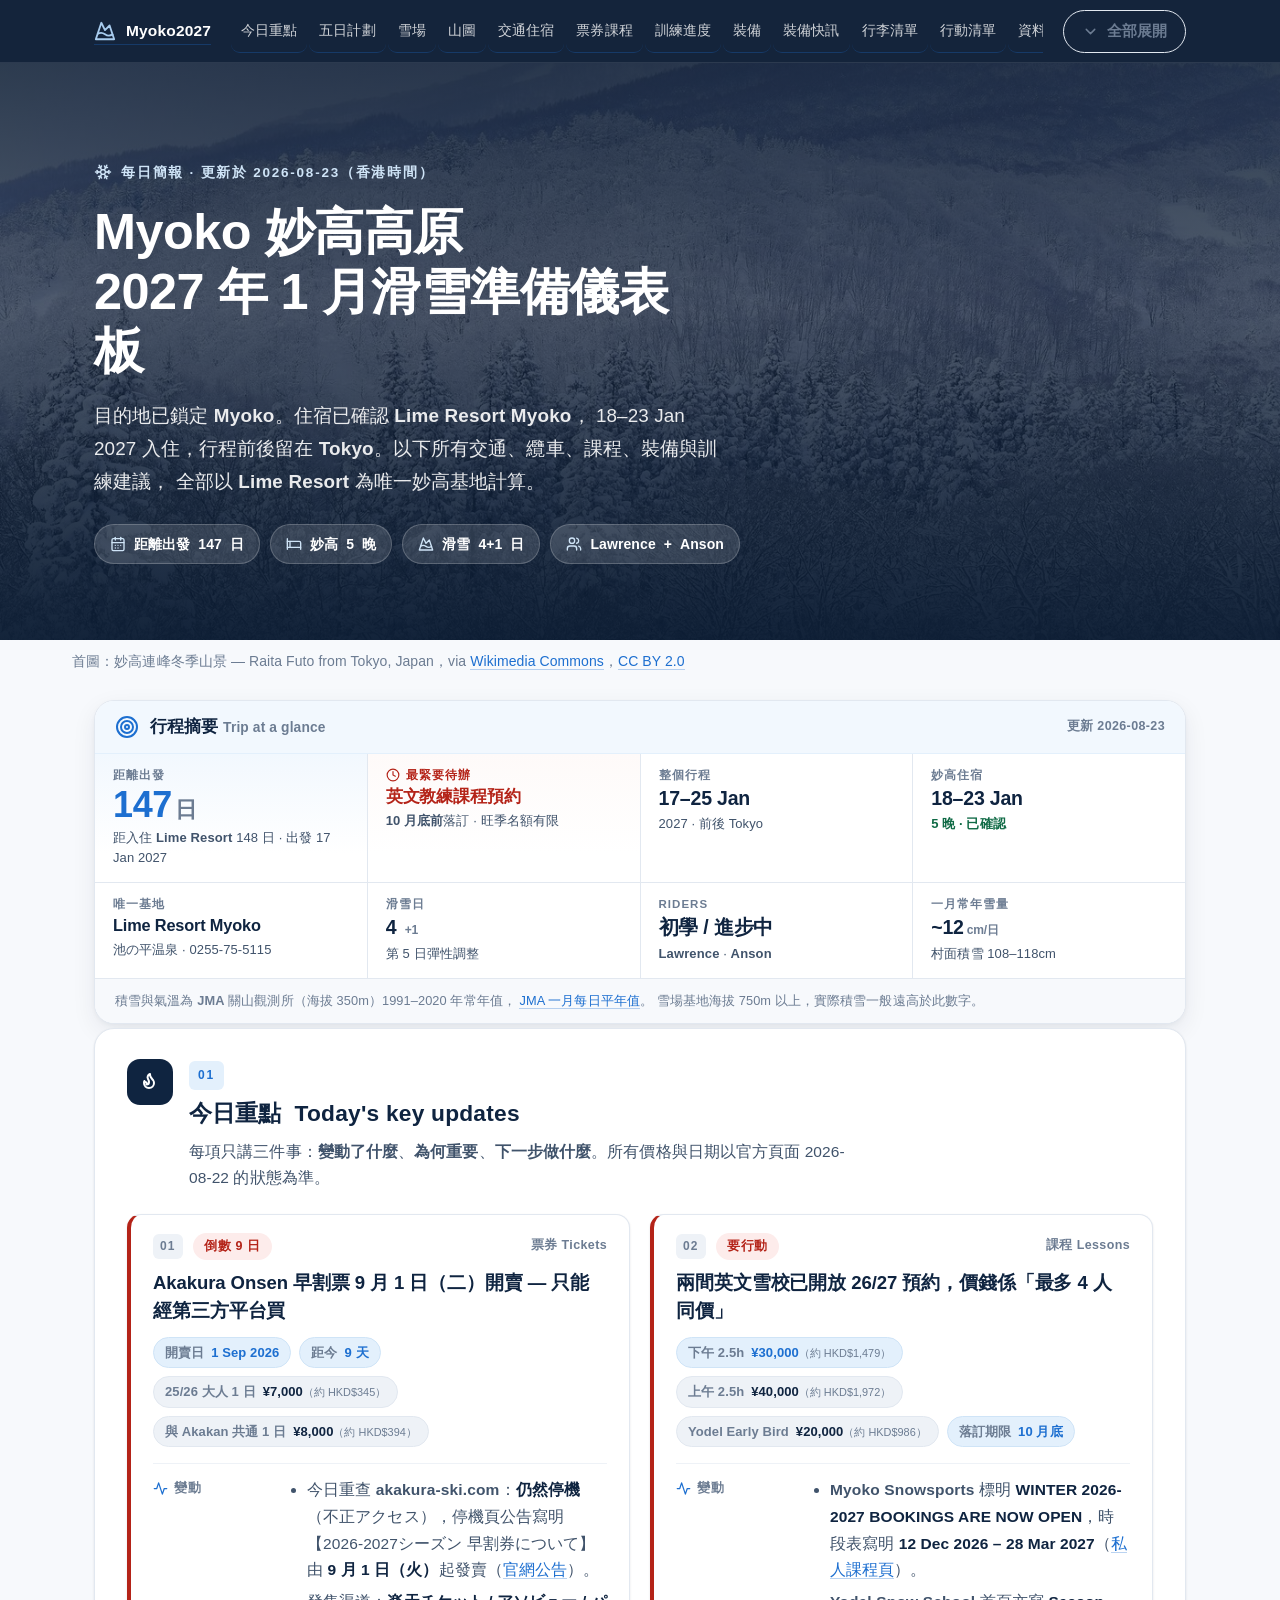
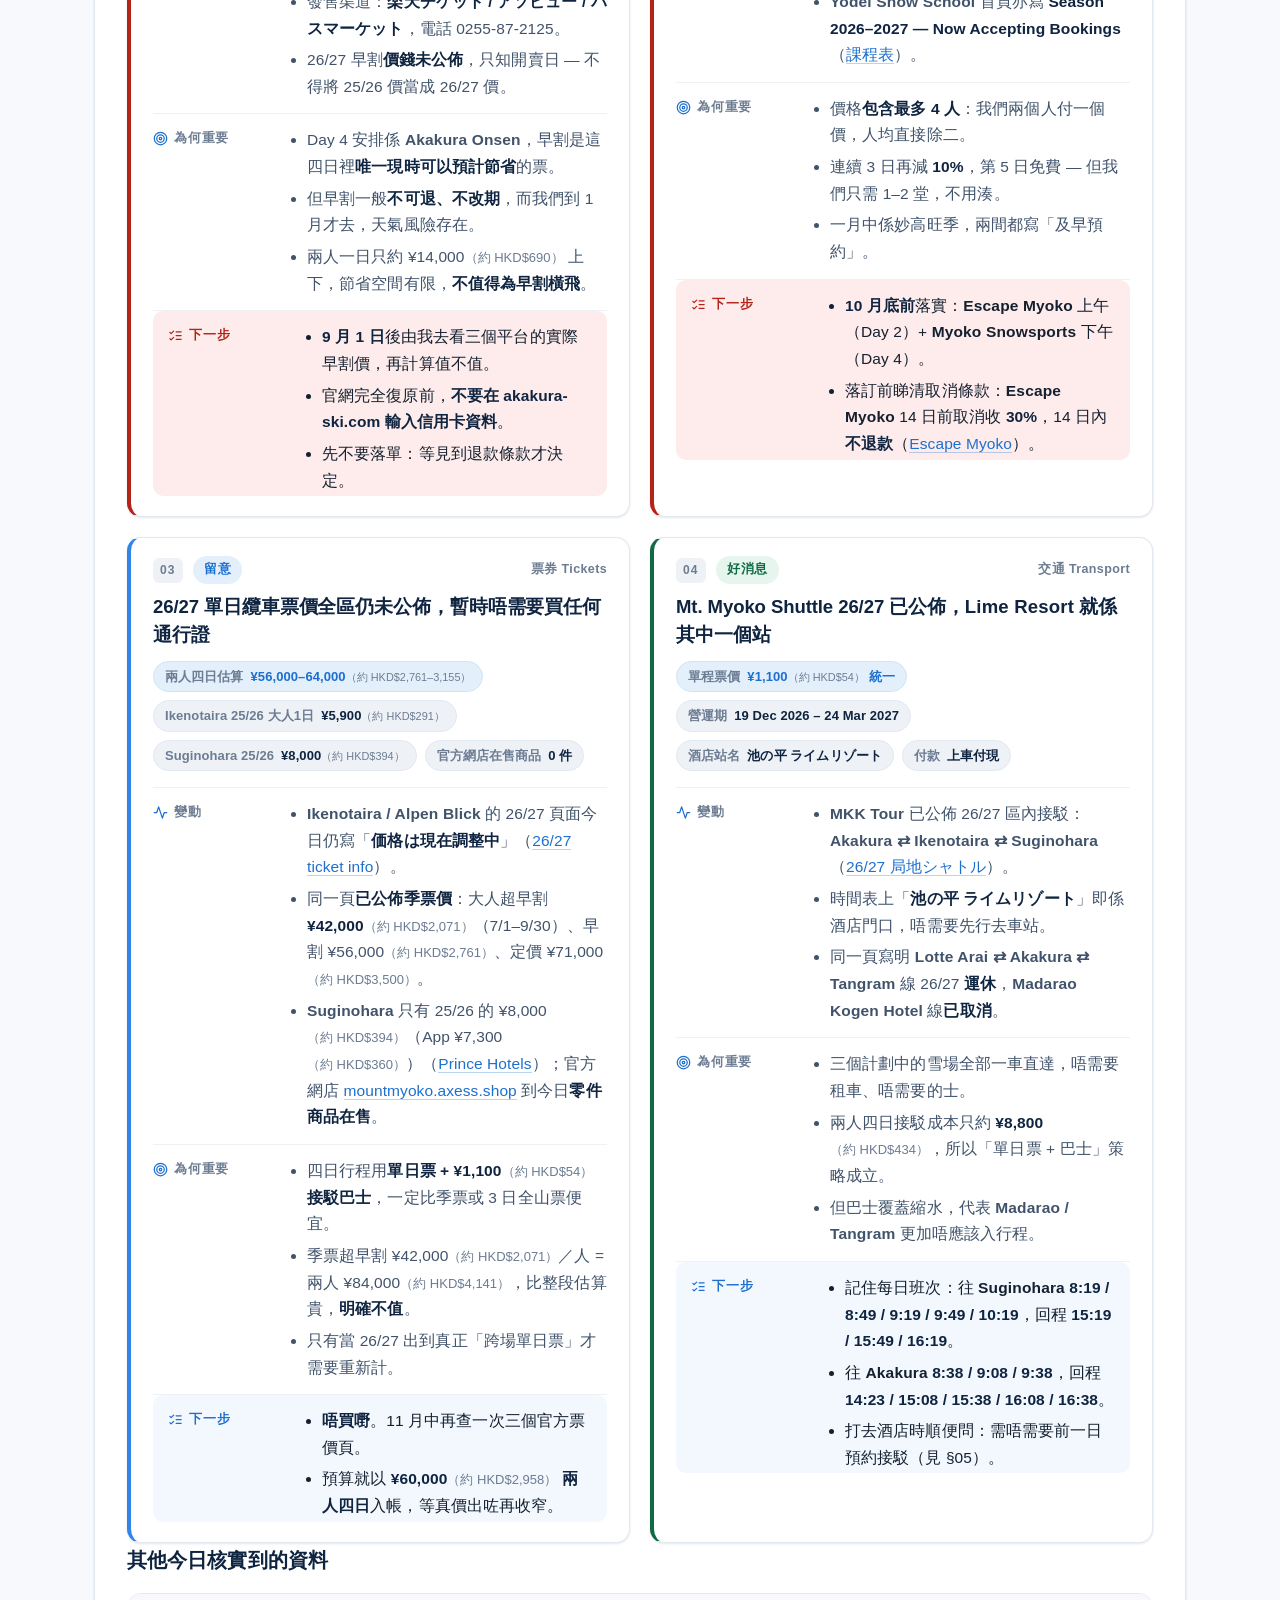
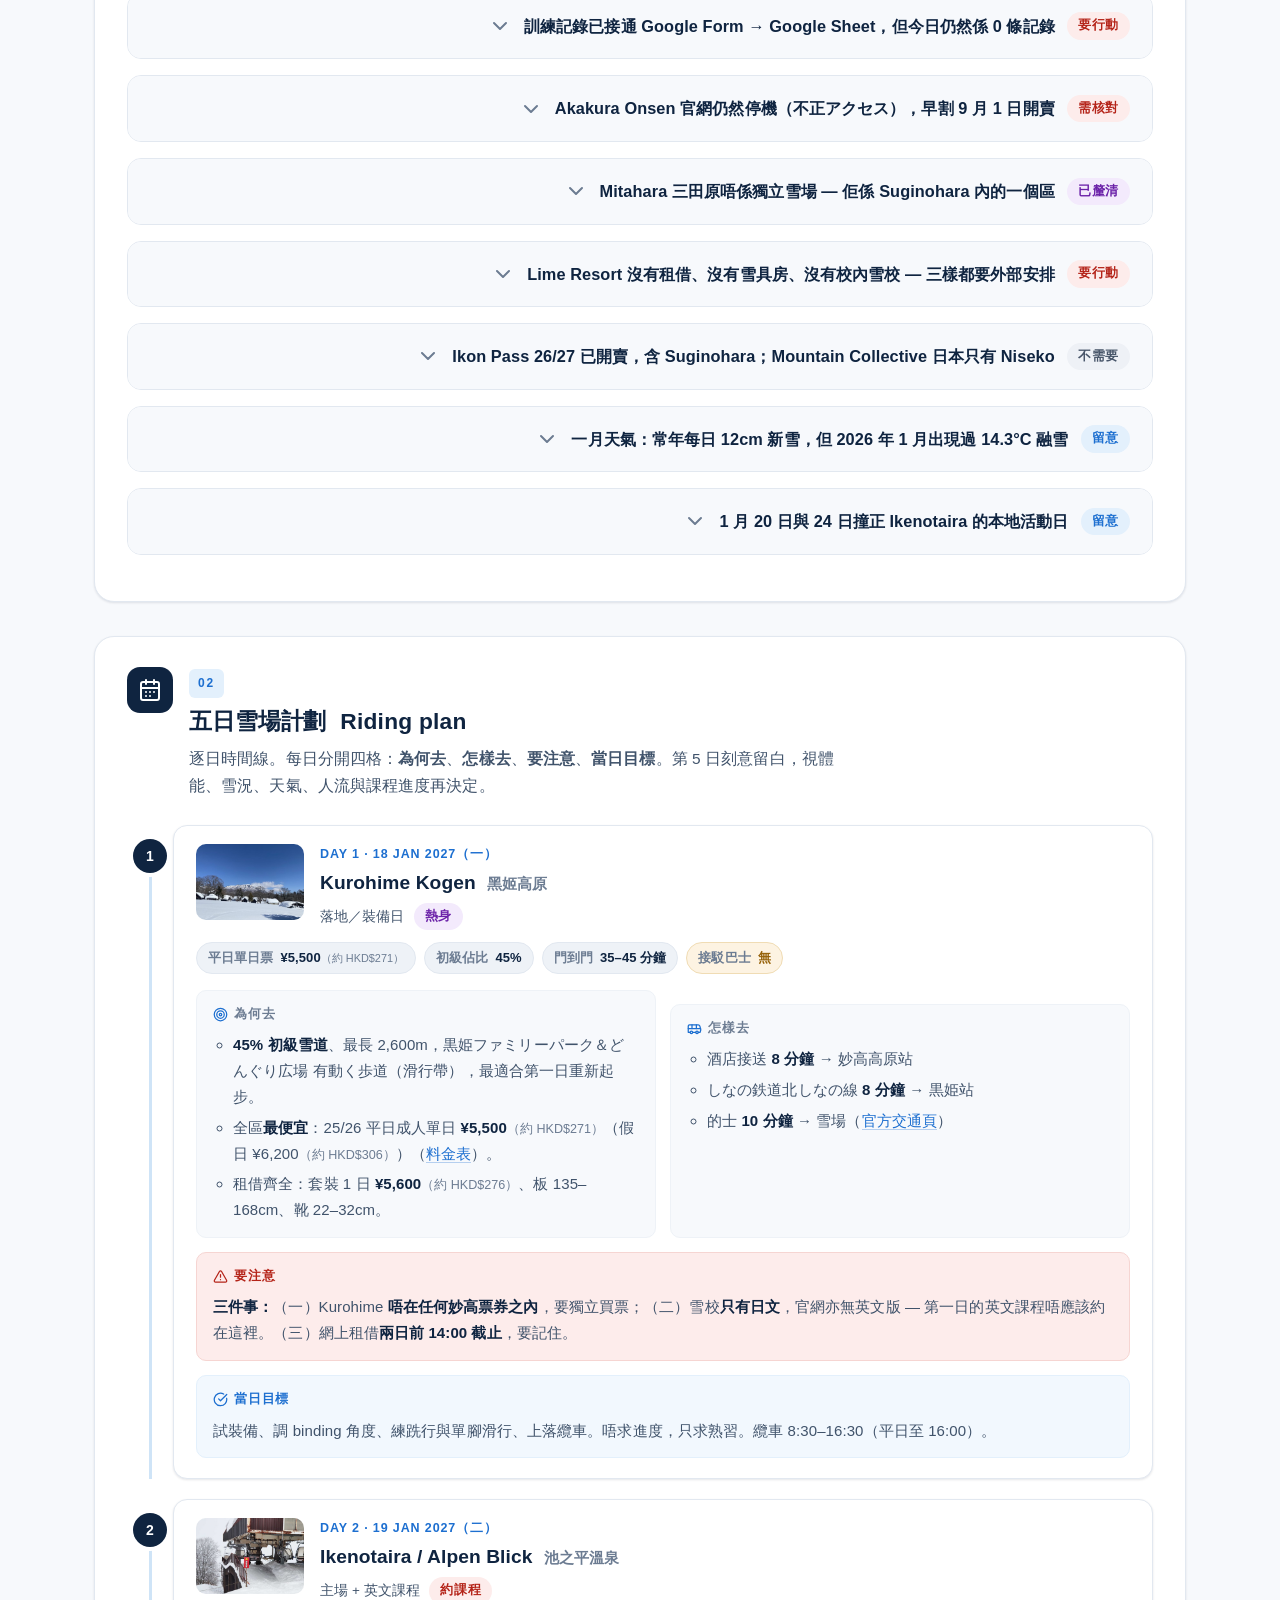
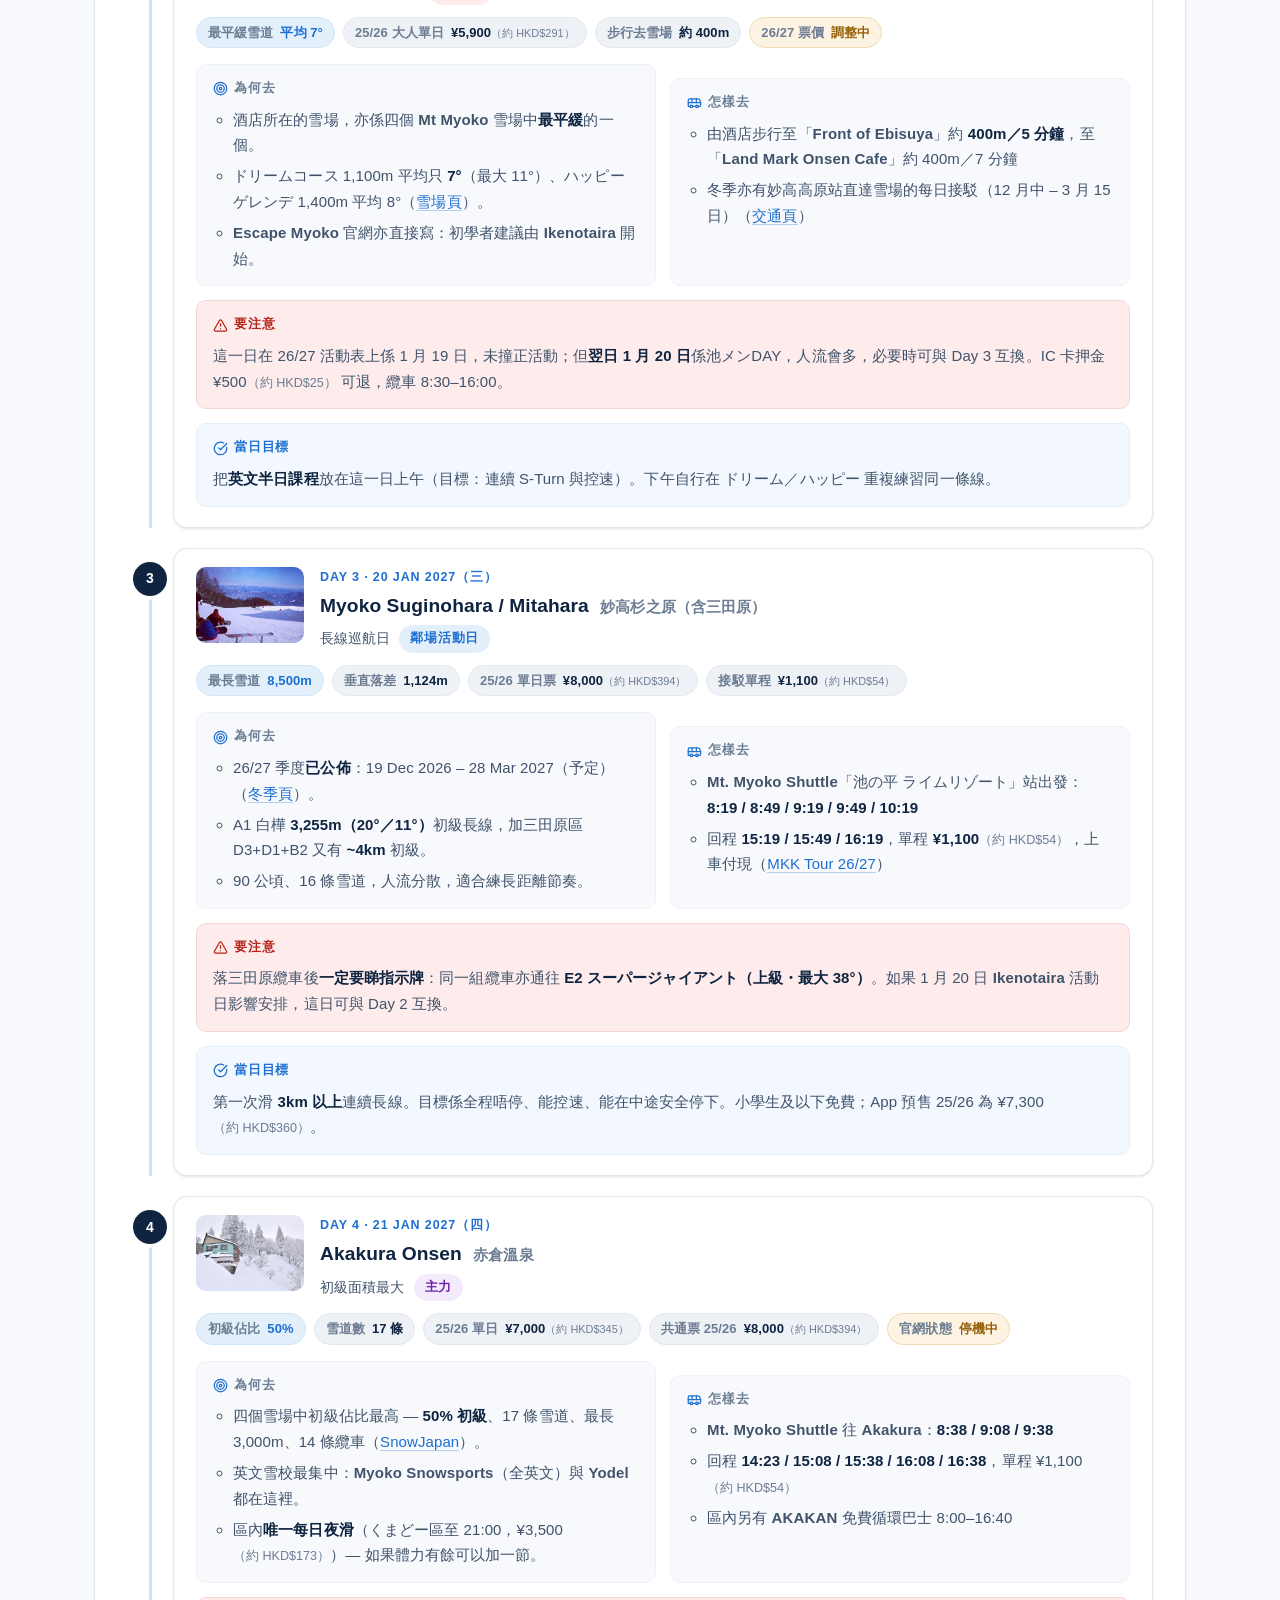
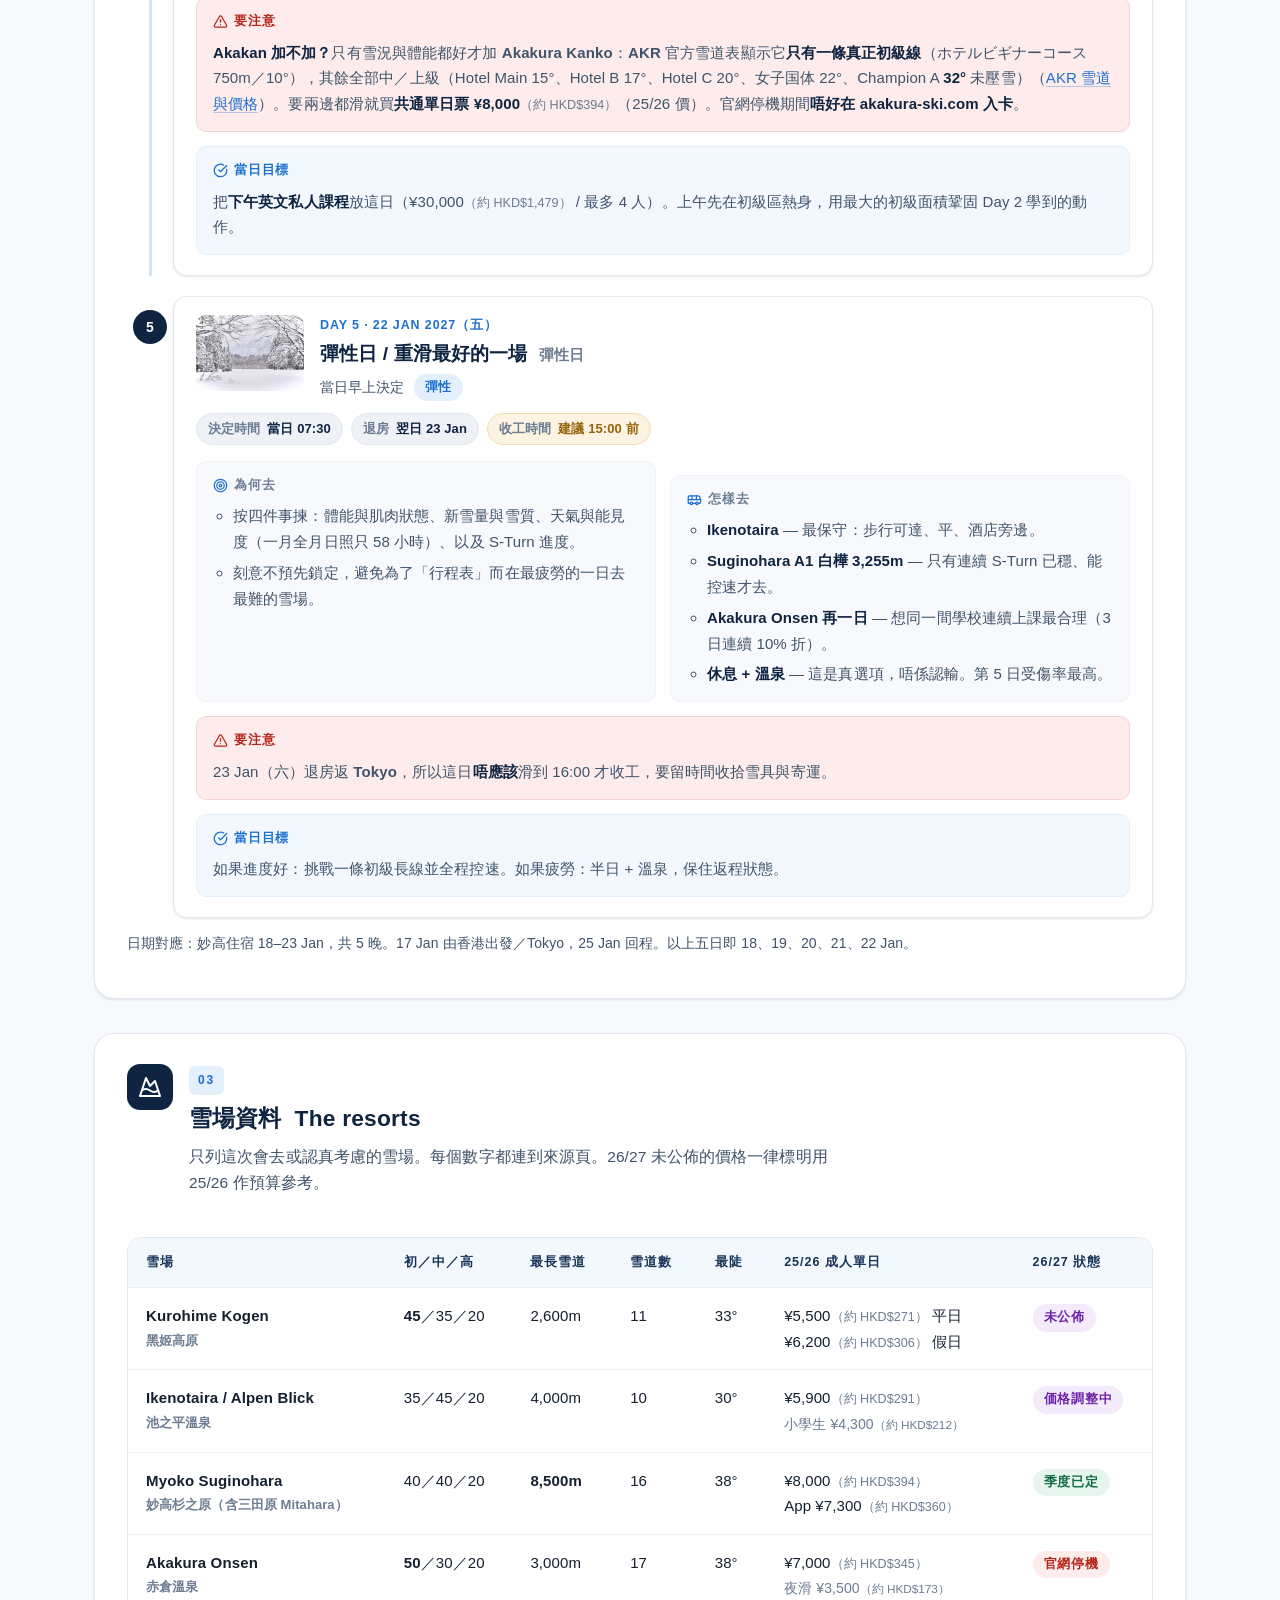
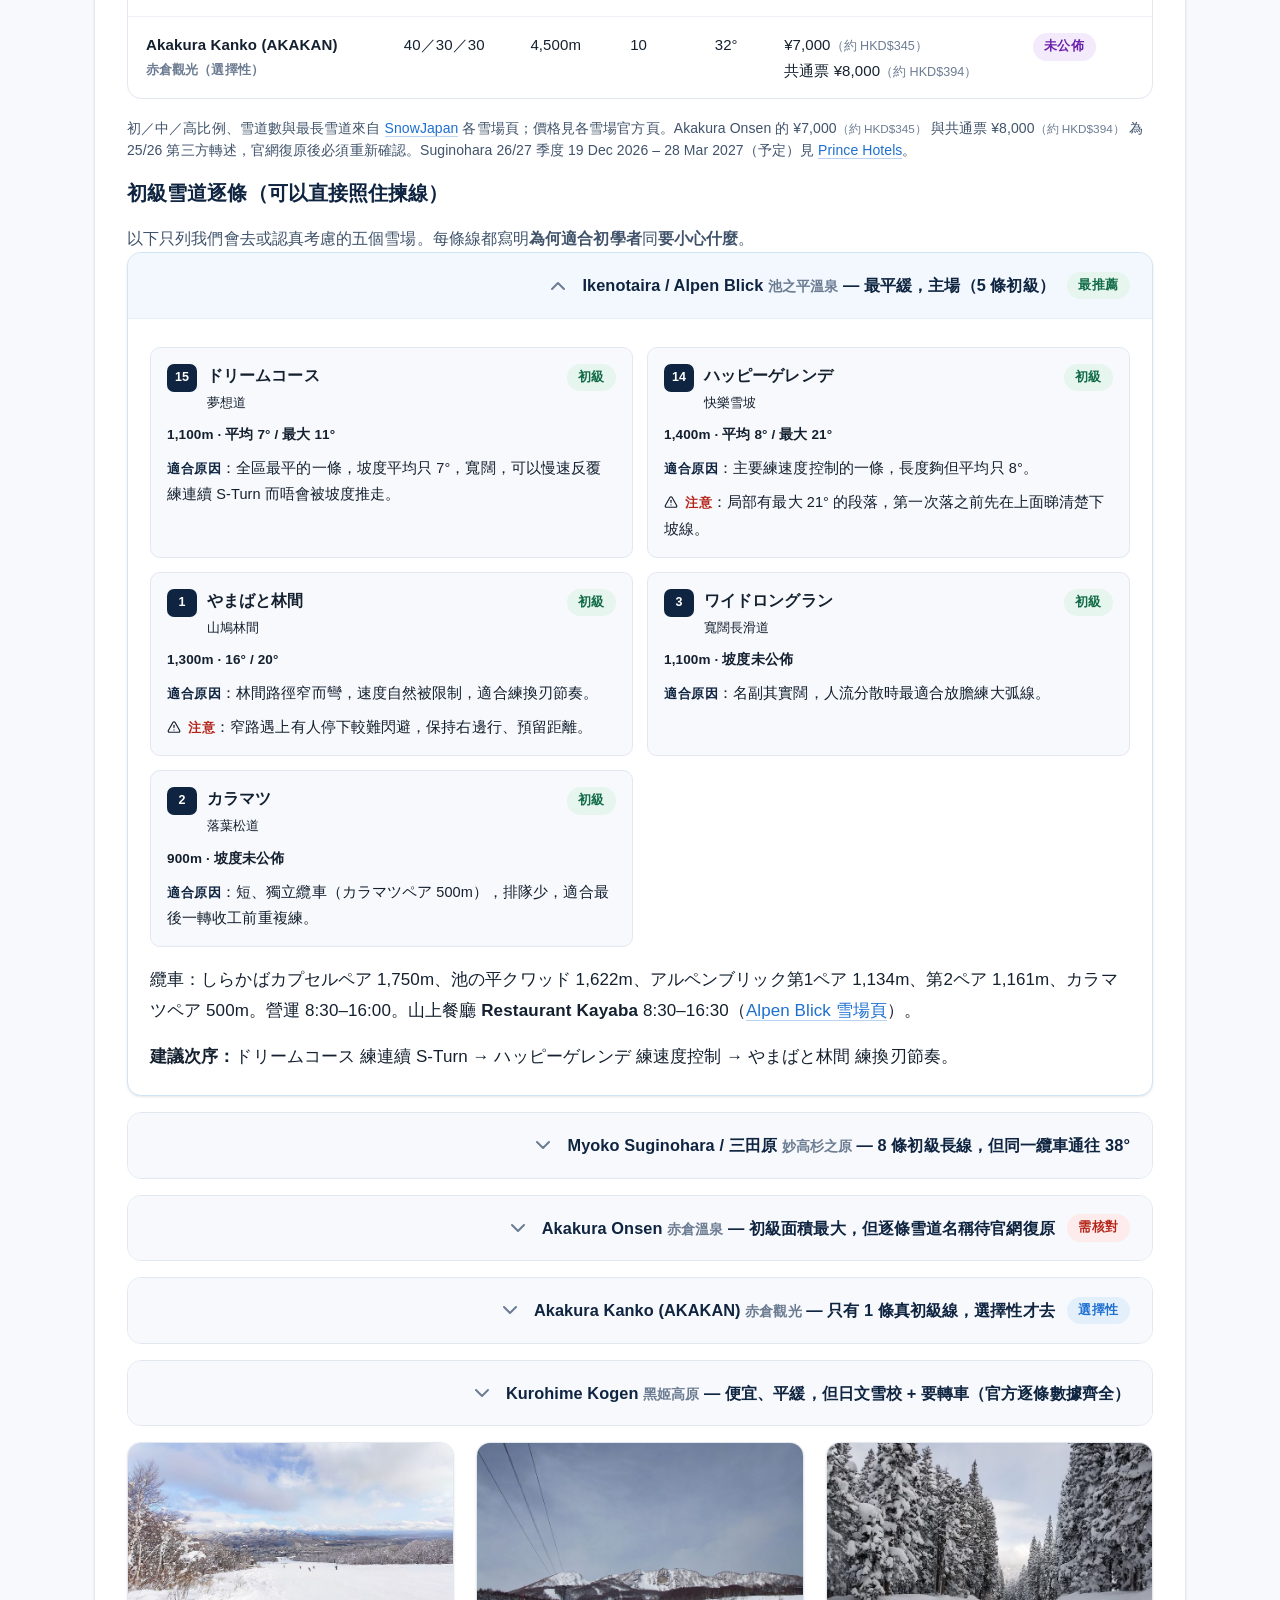
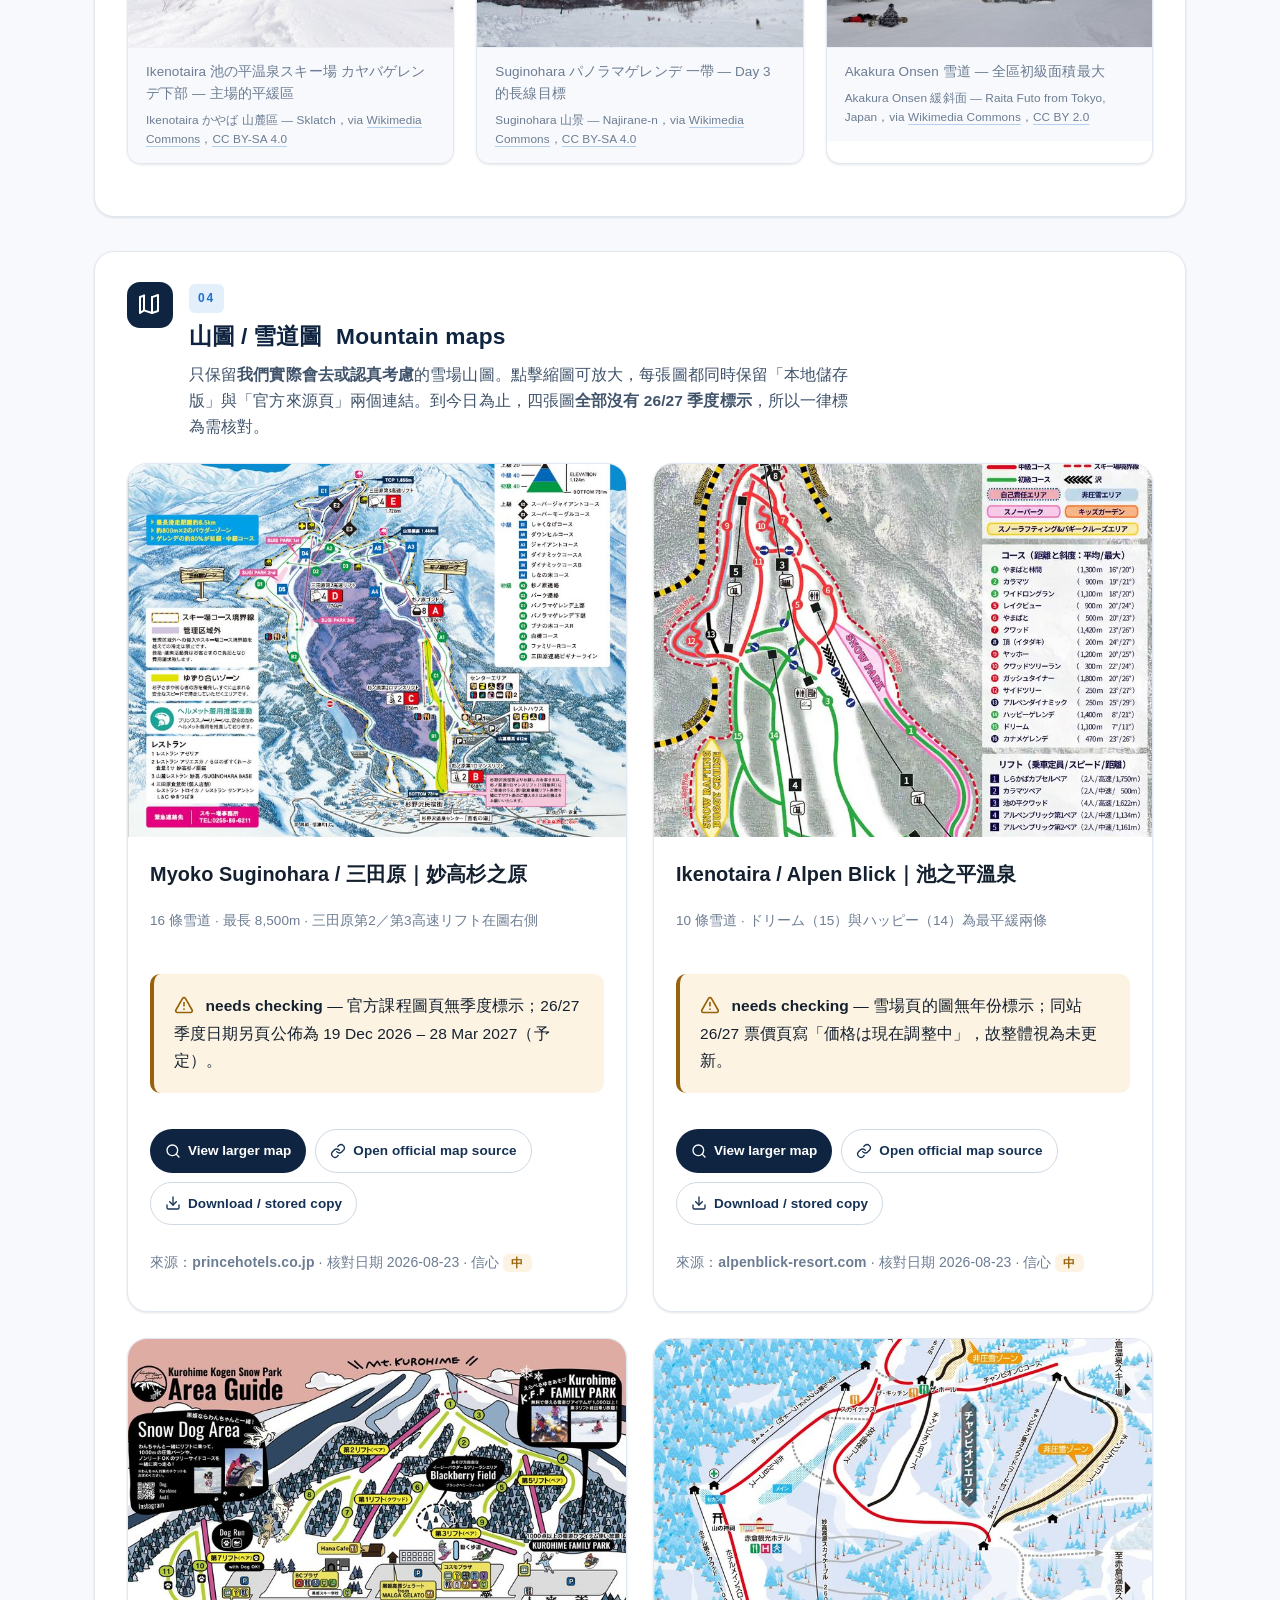
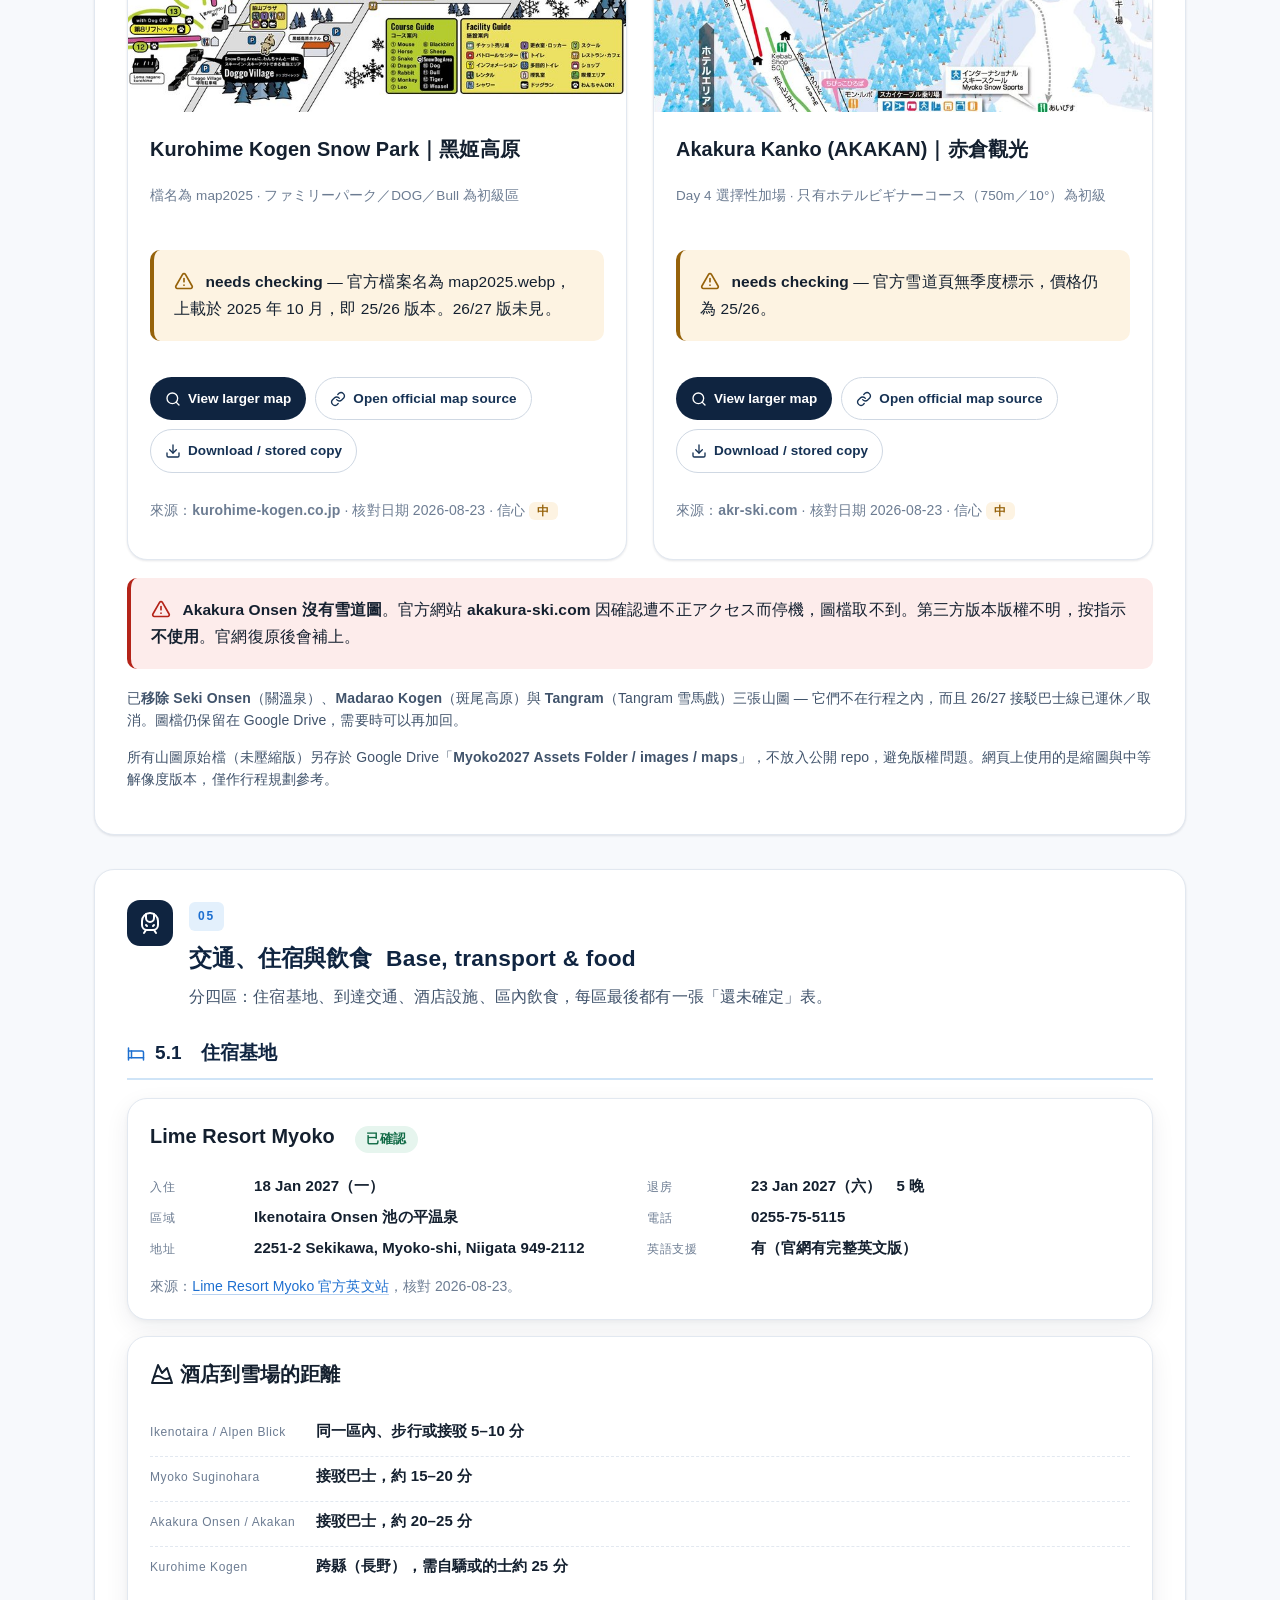
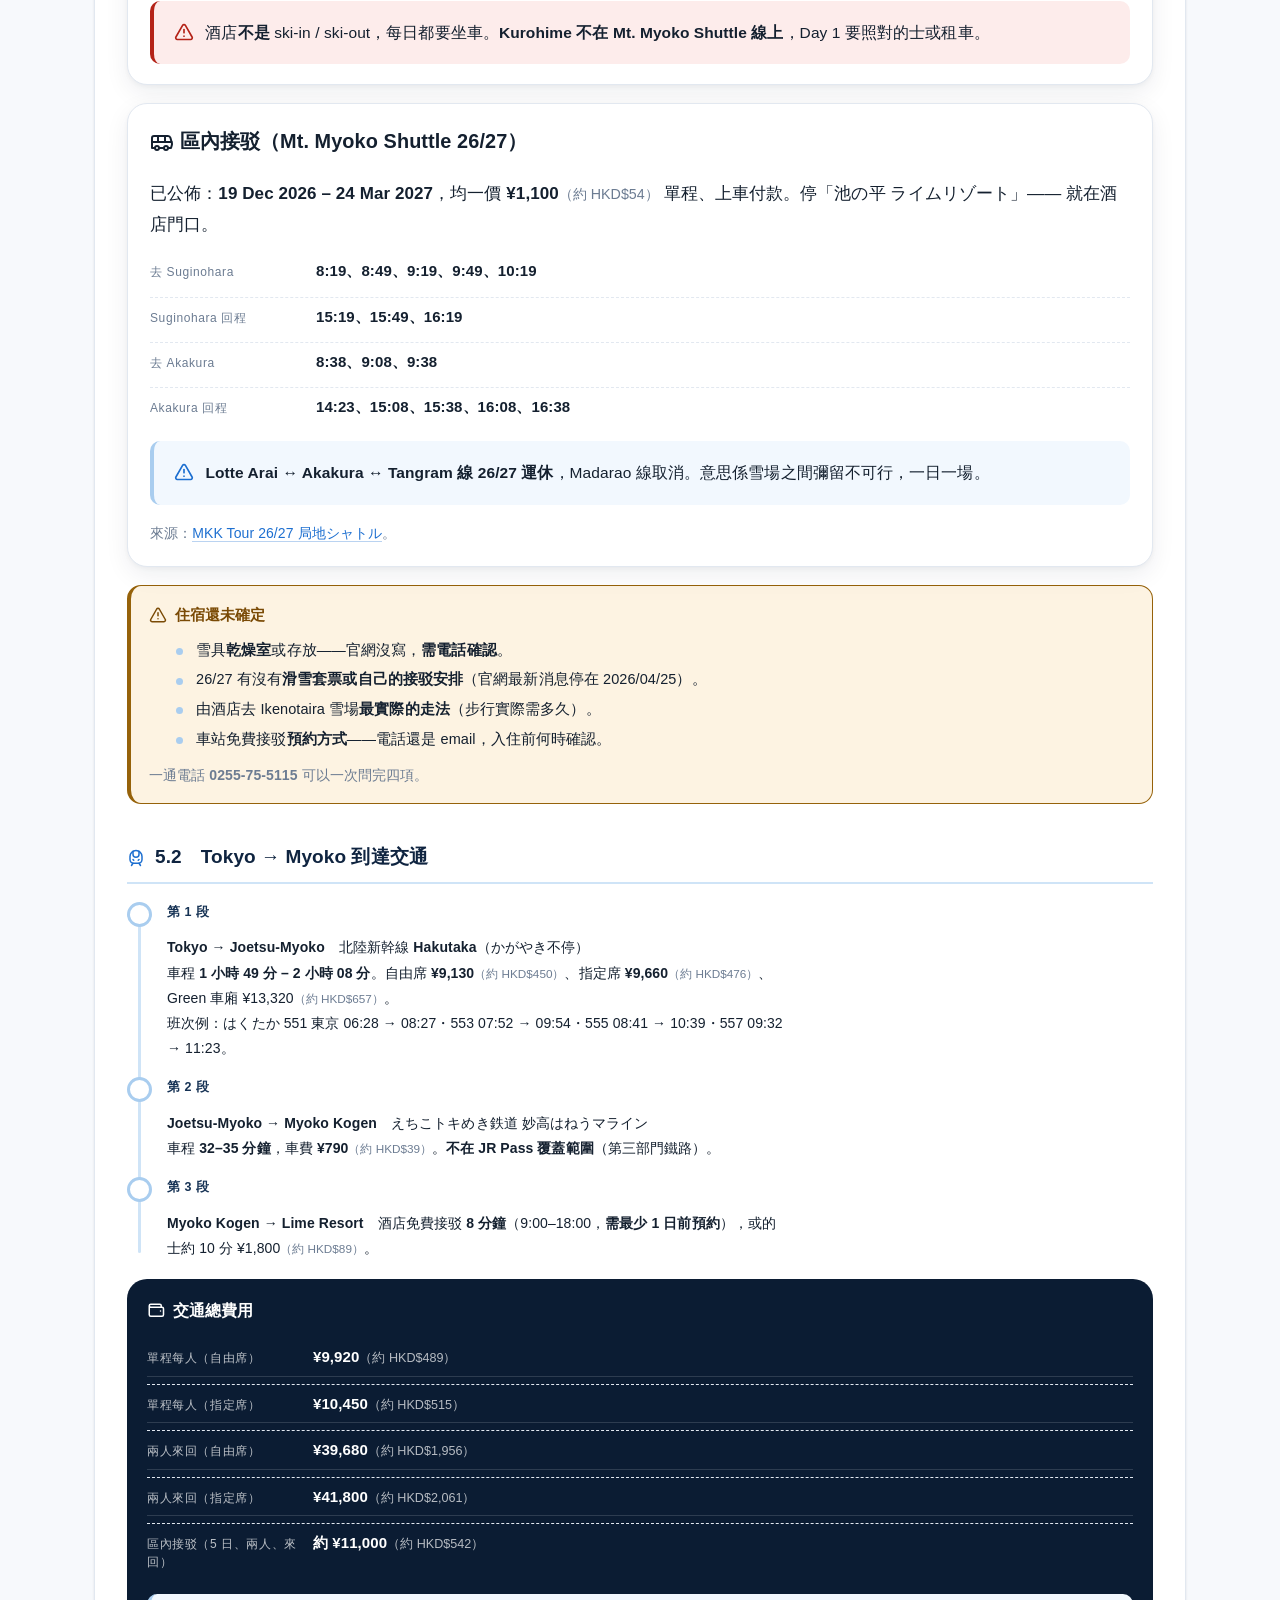
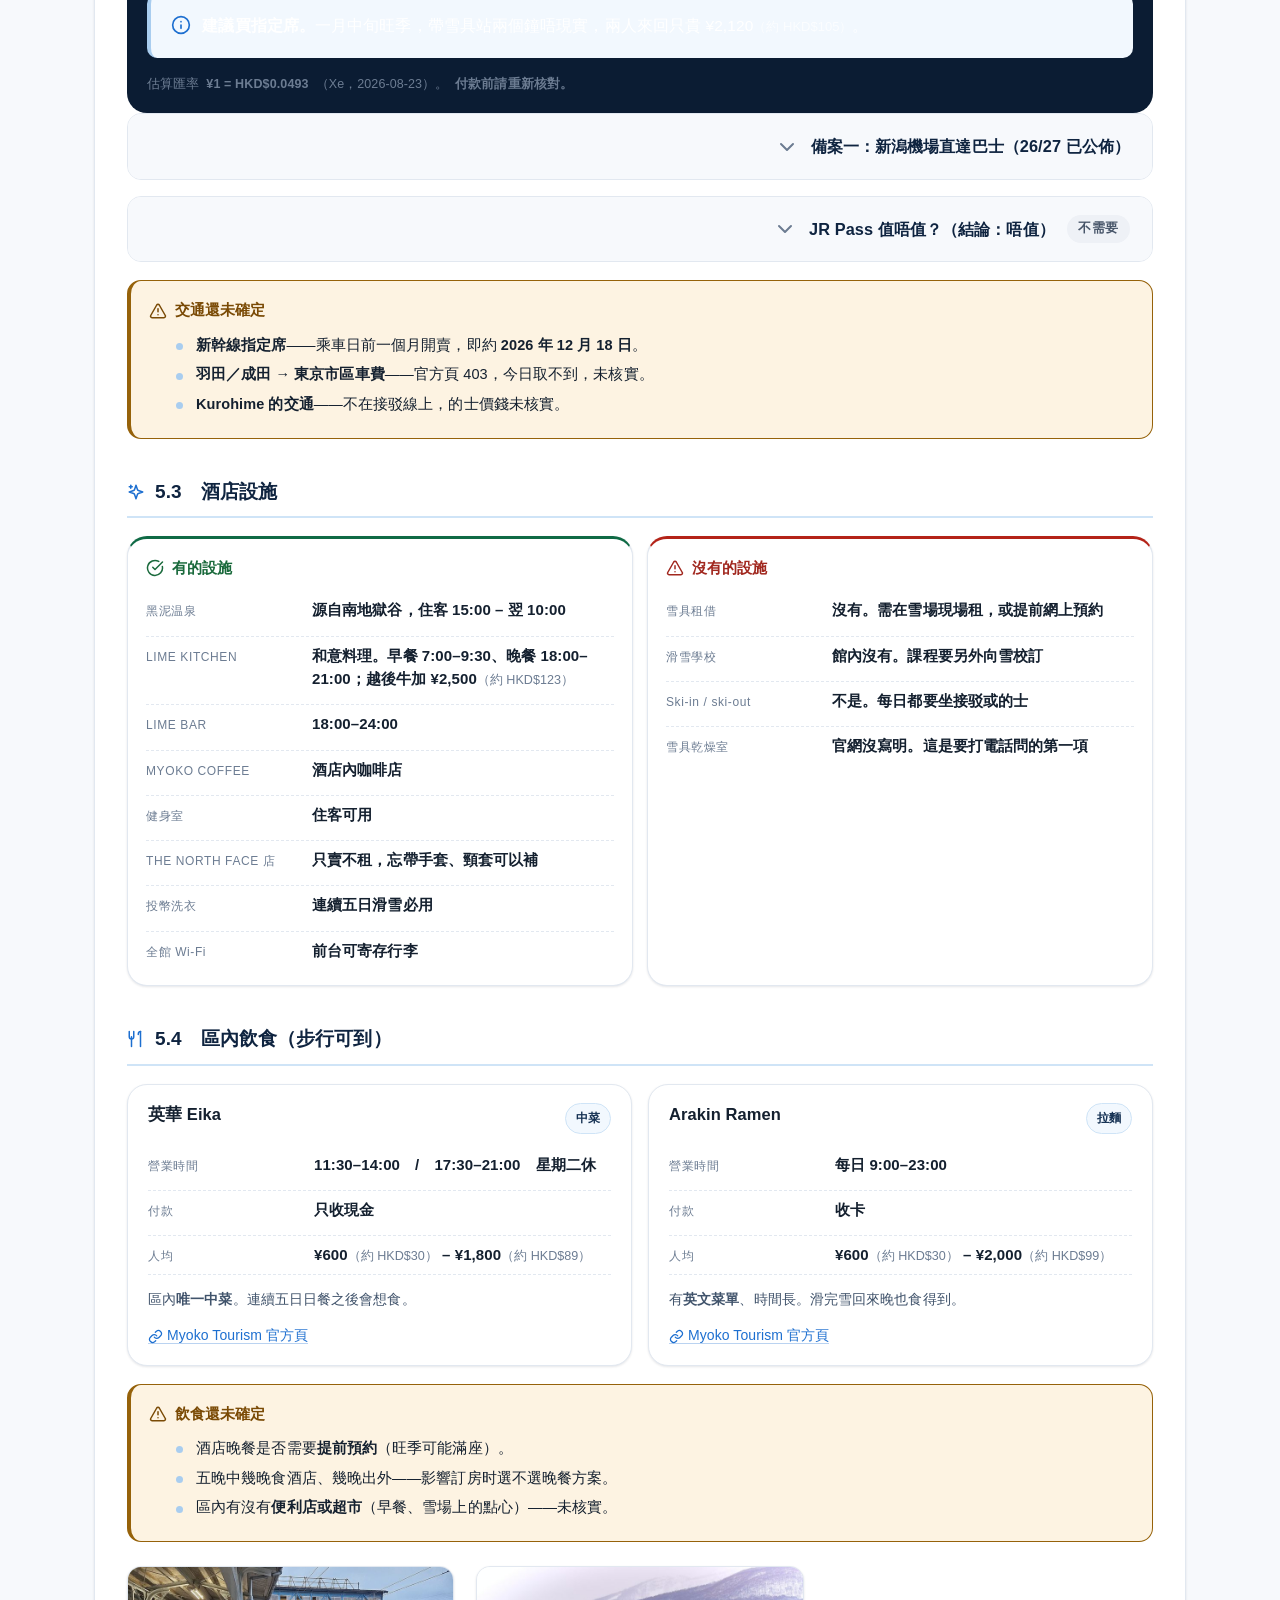
==== commit 55de221d: "Daily Myoko briefing update - 2026-08-23" ====
--- a/index.html
+++ b/index.html
@@ -82,12 +82,12 @@
   <p class="tag-foot">積雪與氣溫為 <span class="en">JMA</span> 關山觀測所（海拔 350m）1991–2020 年常年值，
   <a href="https://www.data.jma.go.jp/stats/etrn/view/nml_amd_d.php?prec_no=54&amp;block_no=0998&amp;year=&amp;month=1&amp;day=&amp;view=p1" target="_blank" rel="noopener">JMA 一月每日平年值</a>。
   雪場基地海拔 750m 以上，實際積雪一般遠高於此數字。</p>
-</section><section class="section" id="today"><div class="section-head"><span class="section-icon"><svg class="ic" viewBox="0 0 24 24" aria-hidden="true"><use href="#i-flame"/></svg></span><div><p class="section-num">01</p><h2 class="section-title">今日重點 <span class="en">Today's key updates</span></h2><p class="section-sub">每項只講三件事：<b>變動了什麼</b>、<b>為何重要</b>、<b>下一步做什麼</b>。所有價格與日期以官方頁面 2026-08-22 的狀態為準。</p></div></div><div class="section-body"><div class="upd-grid"><article class="upd upd-urgent"><div class="upd-top"><span class="upd-rank">01</span><span class="badge b-urgent">要行動</span><span class="upd-tag">課程 Lessons</span></div><h3 class="upd-title">兩間英文雪校已開放 26/27 預約，價錢係「最多 4 人同價」</h3><div class="upd-facts"><span class="fchip fchip-hot"><span class="fchip-l">下午 2.5h</span><b class="fchip-v">¥30,000<span class="hkd">（約 HKD$1,479）</span></b></span><span class="fchip "><span class="fchip-l">上午 2.5h</span><b class="fchip-v">¥40,000<span class="hkd">（約 HKD$1,972）</span></b></span><span class="fchip "><span class="fchip-l">Yodel Early Bird</span><b class="fchip-v">¥20,000<span class="hkd">（約 HKD$986）</span></b></span><span class="fchip fchip-hot"><span class="fchip-l">落訂期限</span><b class="fchip-v">10 月底</b></span></div><div class="upd-rows"><div class="upd-row"><p class="upd-k"><svg class="ic ic-xs" viewBox="0 0 24 24" aria-hidden="true"><use href="#i-activity"/></svg> 變動</p><div class="upd-t"><ul class="tight"><li><span class="en">Myoko Snowsports</span> 標明 <b>WINTER 2026-2027 BOOKINGS ARE NOW OPEN</b>，時段表寫明 <b>12 Dec 2026 – 28 Mar 2027</b>（<a href="https://myokosnowsports.com/akakura/snowsports-school/private-lessons/" target="_blank" rel="noopener">私人課程頁</a>）。</li><li><span class="en">Yodel Snow School</span> 首頁亦寫 <b>Season 2026–2027 — Now Accepting Bookings</b>（<a href="http://www.yodelsnow.com/lessonmenu.html" target="_blank" rel="noopener">課程表</a>）。</li></ul></div></div><div class="upd-row"><p class="upd-k"><svg class="ic ic-xs" viewBox="0 0 24 24" aria-hidden="true"><use href="#i-target"/></svg> 為何重要</p><div class="upd-t"><ul class="tight"><li>價格<b>包含最多 4 人</b>：我們兩個人付一個價，人均直接除二。</li><li>連續 3 日再減 <b>10%</b>，第 5 日免費 — 但我們只需 1–2 堂，不用湊。</li><li>一月中係妙高旺季，兩間都寫「及早預約」。</li></ul></div></div><div class="upd-row upd-do"><p class="upd-k"><svg class="ic ic-xs" viewBox="0 0 24 24" aria-hidden="true"><use href="#i-list-checks"/></svg> 下一步</p><div class="upd-t"><ul class="tight"><li><b>10 月底前</b>落實：<span class="en">Escape Myoko</span> 上午（Day 2）+ <span class="en">Myoko Snowsports</span> 下午（Day 4）。</li><li>落訂前睇清取消條款：<span class="en">Escape Myoko</span> 14 日前取消收 <b>30%</b>，14 日內<b>不退款</b>（<a href="https://escapemyoko.com/myoko-ski-snowboard-lessons/" target="_blank" rel="noopener">Escape Myoko</a>）。</li></ul></div></div></div></article><article class="upd upd-watch"><div class="upd-top"><span class="upd-rank">02</span><span class="badge b-watch">留意</span><span class="upd-tag">票券 Tickets</span></div><h3 class="upd-title">26/27 單日纜車票價全區仍未公佈，暫時唔需要買任何通行證</h3><div class="upd-facts"><span class="fchip fchip-hot"><span class="fchip-l">兩人四日估算</span><b class="fchip-v">¥56,000–64,000<span class="hkd">（約 HKD$2,761–3,155）</span></b></span><span class="fchip "><span class="fchip-l">Ikenotaira 25/26 大人1日</span><b class="fchip-v">¥5,900<span class="hkd">（約 HKD$291）</span></b></span><span class="fchip "><span class="fchip-l">Suginohara 25/26</span><b class="fchip-v">¥8,000<span class="hkd">（約 HKD$394）</span></b></span><span class="fchip "><span class="fchip-l">官方網店在售商品</span><b class="fchip-v">0 件</b></span></div><div class="upd-rows"><div class="upd-row"><p class="upd-k"><svg class="ic ic-xs" viewBox="0 0 24 24" aria-hidden="true"><use href="#i-activity"/></svg> 變動</p><div class="upd-t"><ul class="tight"><li><span class="en">Ikenotaira / Alpen Blick</span> 的 26/27 頁面今日仍寫「<b>価格は現在調整中</b>」（<a href="https://alpenblick-resort.com/ski/26-27-ticket-info" target="_blank" rel="noopener">26/27 ticket info</a>）。</li><li>同一頁<b>已公佈季票價</b>：大人超早割 <b>¥42,000<span class="hkd">（約 HKD$2,071）</span></b>（7/1–9/30）、早割 ¥56,000<span class="hkd">（約 HKD$2,761）</span>、定價 ¥71,000<span class="hkd">（約 HKD$3,500）</span>。</li><li><span class="en">Suginohara</span> 只有 25/26 的 ¥8,000<span class="hkd">（約 HKD$394）</span>（App ¥7,300<span class="hkd">（約 HKD$360）</span>）（<a href="https://www.princehotels.co.jp/ski/myoko/winter/lift/" target="_blank" rel="noopener">Prince Hotels</a>）；官方網店 <a href="https://mountmyoko.axess.shop/en/Products/Tickets/" target="_blank" rel="noopener">mountmyoko.axess.shop</a> 到今日<b>零件商品在售</b>。</li></ul></div></div><div class="upd-row"><p class="upd-k"><svg class="ic ic-xs" viewBox="0 0 24 24" aria-hidden="true"><use href="#i-target"/></svg> 為何重要</p><div class="upd-t"><ul class="tight"><li>四日行程用<b>單日票 + ¥1,100<span class="hkd">（約 HKD$54）</span> 接駁巴士</b>，一定比季票或 3 日全山票便宜。</li><li>季票超早割 ¥42,000<span class="hkd">（約 HKD$2,071）</span>／人 = 兩人 ¥84,000<span class="hkd">（約 HKD$4,141）</span>，比整段估算貴，<b>明確不值</b>。</li><li>只有當 26/27 出到真正「跨場單日票」才需要重新計。</li></ul></div></div><div class="upd-row upd-do"><p class="upd-k"><svg class="ic ic-xs" viewBox="0 0 24 24" aria-hidden="true"><use href="#i-list-checks"/></svg> 下一步</p><div class="upd-t"><ul class="tight"><li><b>唔買嘢</b>。11 月中再查一次三個官方票價頁。</li><li>預算就以 <b>¥60,000<span class="hkd">（約 HKD$2,958）</span> 兩人四日</b>入帳，等真價出咗再收窄。</li></ul></div></div></div></article><article class="upd upd-ok"><div class="upd-top"><span class="upd-rank">03</span><span class="badge b-ok">好消息</span><span class="upd-tag">交通 Transport</span></div><h3 class="upd-title">Mt. Myoko Shuttle 26/27 已公佈，<span class="en">Lime Resort</span> 就係其中一個站</h3><div class="upd-facts"><span class="fchip fchip-hot"><span class="fchip-l">單程票價</span><b class="fchip-v">¥1,100<span class="hkd">（約 HKD$54）</span> 統一</b></span><span class="fchip "><span class="fchip-l">營運期</span><b class="fchip-v">19 Dec 2026 – 24 Mar 2027</b></span><span class="fchip "><span class="fchip-l">酒店站名</span><b class="fchip-v">池の平 ライムリゾート</b></span><span class="fchip "><span class="fchip-l">付款</span><b class="fchip-v">上車付現</b></span></div><div class="upd-rows"><div class="upd-row"><p class="upd-k"><svg class="ic ic-xs" viewBox="0 0 24 24" aria-hidden="true"><use href="#i-activity"/></svg> 變動</p><div class="upd-t"><ul class="tight"><li><span class="en">MKK Tour</span> 已公佈 26/27 區內接駁：<span class="en">Akakura ⇄ Ikenotaira ⇄ Suginohara</span>（<a href="https://www.mkk-tour.com/localshuttle2026-2027" target="_blank" rel="noopener">26/27 局地シャトル</a>）。</li><li>時間表上「<b>池の平 ライムリゾート</b>」即係酒店門口，唔需要先行去車站。</li><li>同一頁寫明 <span class="en">Lotte Arai ⇄ Akakura ⇄ Tangram</span> 線 26/27 <b>運休</b>，<span class="en">Madarao Kogen Hotel</span> 線<b>已取消</b>。</li></ul></div></div><div class="upd-row"><p class="upd-k"><svg class="ic ic-xs" viewBox="0 0 24 24" aria-hidden="true"><use href="#i-target"/></svg> 為何重要</p><div class="upd-t"><ul class="tight"><li>三個計劃中的雪場全部一車直達，唔需要租車、唔需要的士。</li><li>兩人四日接駁成本只約 <b>¥8,800<span class="hkd">（約 HKD$434）</span></b>，所以「單日票 + 巴士」策略成立。</li><li>但巴士覆蓋縮水，代表 <span class="en">Madarao / Tangram</span> 更加唔應該入行程。</li></ul></div></div><div class="upd-row upd-do"><p class="upd-k"><svg class="ic ic-xs" viewBox="0 0 24 24" aria-hidden="true"><use href="#i-list-checks"/></svg> 下一步</p><div class="upd-t"><ul class="tight"><li>記住每日班次：往 <span class="en">Suginohara</span> <b>8:19 / 8:49 / 9:19 / 9:49 / 10:19</b>，回程 <b>15:19 / 15:49 / 16:19</b>。</li><li>往 <span class="en">Akakura</span> <b>8:38 / 9:08 / 9:38</b>，回程 <b>14:23 / 15:08 / 15:38 / 16:08 / 16:38</b>。</li><li>打去酒店時順便問：需唔需要前一日預約接駁（見 §05）。</li></ul></div></div></div></article></div><h3 class="sub">其他今日核實到的資料</h3><details class="acc"><summary><svg class="ic chev" viewBox="0 0 24 24" aria-hidden="true"><use href="#i-chevron-down"/></svg><span>Akakura Onsen 官網仍然停機（不正アクセス），早割 9 月 1 日開賣</span><span class="badge b-urgent">需核對</span></summary><div class="acc-body"><p>官網 <span class="en">akakura-ski.com</span> 因確認遭到不正アクセス而暫停服務。停機前公告寫明【2026-2027シーズン 早割券について】由 <b>9 月 1 日（二）</b>起經 楽天チケット / アソビュー / パスマーケット 發售，電話 0255-87-2125，巴士預約暫停。</p><p class="note note-warn"><svg class="ic ic-sm" viewBox="0 0 24 24" aria-hidden="true"><use href="#i-alert-triangle"/></svg> <b>官網復原前，唔好在該網站輸入信用卡資料。</b>要買早割就經上述三個第三方平台。</p><p>因為官網停機，今日改用第三方核實到 25/26 的官方價目結構：成人 1 日券（8:30–17:00）<b>¥7,000<span class="hkd">（約 HKD$345）</span></b>、1 日 passport（8:30–收工）<b>¥8,500<span class="hkd">（約 HKD$419）</span></b>、5 小時 ¥6,500<span class="hkd">（約 HKD$320）</span>、夜間 17:00–21:00 <b>¥3,500<span class="hkd">（約 HKD$173）</span></b>、單程券 ¥800<span class="hkd">（約 HKD$39）</span>、季票 ¥70,000<span class="hkd">（約 HKD$3,451）</span>。與 <span class="en">Akakura Kanko</span> 的<b>共通 1 日券成人 ¥8,000<span class="hkd">（約 HKD$394）</span></b>（<a href="https://www.snowjapan.com/ski-areas-in-japan/niigata-prefecture/myoko-city/akakura-onsen" target="_blank" rel="noopener">SnowJapan — Akakura Onsen</a>）。</p><p class="note note-flag"><svg class="ic ic-sm" viewBox="0 0 24 24" aria-hidden="true"><use href="#i-alert-triangle"/></svg> <b>數字有衝突要講清楚：</b>之前頁面把 <b>¥8,500<span class="hkd">（約 HKD$419）</span></b> 當成兩場共通票，但今日資料顯示 ¥8,500<span class="hkd">（約 HKD$419）</span> 係 Akakura Onsen 單場的延長 passport，共通票係 <b>¥8,000<span class="hkd">（約 HKD$394）</span></b>。兩個都係 25/26 的第三方轉述，官網復原後必須重新確認。</p><p>其他今日核實到的 Akakura Onsen 資料：26/27 預計 <b>12 月中 – 3 月下旬</b>（資料狀態「未更新」）、<b>14 條纜車</b>、頂 1,200m／垂直落差 550m、初中高 <b>50 / 30 / 20</b>、最長 3,000m、最斜 <b>38°</b>、17 條雪道、與 Akakura Kanko <b>雪道相連</b>，而且係區內<b>唯一每日夜滑</b>的雪場（くまどー區至 21:00）。</p></div></details><details class="acc"><summary><svg class="ic chev" viewBox="0 0 24 24" aria-hidden="true"><use href="#i-chevron-down"/></svg><span>Mitahara 三田原唔係獨立雪場 — 佢係 Suginohara 內的一個區</span><span class="badge b-check">已釐清</span></summary><div class="acc-body"><p>官方課程圖顯示 <b>三田原第2高速リフト（1,774m）</b>與<b>三田原第3高速リフト（1,726m）</b>係 <span class="en">Myoko Suginohara</span> 16 條雪道 / 5 條纜車系統內的 D、E 兩條，即係<b>用同一張 Suginohara 纜車票</b>，沒有獨立的 Mitahara 票（<a href="https://www.princehotels.co.jp/ski/myoko/winter/coursemap/" target="_blank" rel="noopener">Suginohara 課程圖</a>）。</p><p>三田原區內的初級線：<b>D3 三田原連絡ビギナーライン 896m（最大 12°／平均 6°）</b>、<b>D1 パノラマゲレンデ上部 1,925m（16°／12°）</b>、<b>B2 パノラマゲレンデ下部 2,124m（14°／8°）</b>，連埋大約 <b>4km</b> 連續初級坡度。</p><p class="note note-warn"><svg class="ic ic-sm" viewBox="0 0 24 24" aria-hidden="true"><use href="#i-alert-triangle"/></svg> 同一條纜車亦通往 <b>E2 スーパージャイアント（上級・最大 38°）</b>，落纜車後一定要睇清指示牌。</p></div></details><details class="acc"><summary><svg class="ic chev" viewBox="0 0 24 24" aria-hidden="true"><use href="#i-chevron-down"/></svg><span>Lime Resort 沒有租借、沒有雪具房、沒有校內雪校 — 三樣都要外部安排</span><span class="badge b-urgent">要行動</span></summary><div class="acc-body"><p>翻查官方設施頁與 FAQ，酒店<b>沒有提及</b>雪具租借、滑雪學校，亦<b>沒有寫明</b>雪具乾燥室；FAQ 只講到前台可以寄存行李（<a href="https://limeresorts.com/myoko/en/facility/" target="_blank" rel="noopener">Lime 設施</a>、<a href="https://limeresorts.com/myoko/en/faq/" target="_blank" rel="noopener">Lime FAQ</a>）。酒店內的 <span class="en">THE NORTH FACE</span> 店<b>只賣不租</b>。</p><p><b>要做的事：</b>打 <b>0255-75-5115</b> 問四件事 —（一）有無雪具乾燥／存放；（二）26/27 冬季有無滑雪套票；（三）由酒店去 <span class="en">Ikenotaira</span> 雪場最實際的走法；（四）接駁巴士需唔需要前一日預約。</p><p>租借可以用同一個池の平區內的 <b>カヤバレンタル</b> 或 <b>アルペンブリックレンタル（Rossignol）</b>（<a href="https://alpenblick-resort.com/ski" target="_blank" rel="noopener">Alpen Blick 雪場頁</a>）。另外 <span class="en">Ikenotaira</span> 季票持有人有 <b>カヤバレンタル 9 折</b>，但我們唔會買季票，用唔到。</p></div></details><details class="acc"><summary><svg class="ic chev" viewBox="0 0 24 24" aria-hidden="true"><use href="#i-chevron-down"/></svg><span>Ikon Pass 26/27 已開賣，含 Suginohara；Mountain Collective 日本只有 Niseko</span><span class="badge b-none">不需要</span></summary><div class="acc-body"><p><span class="en">Suginohara</span> 由 2025 年冬季起加入 <span class="en">Ikon Pass</span>，26/27 <span class="en">Ikon</span> 由 <b>US$1,449<span class="hkd">（約 HKD$11,302）</span></b> 起、<span class="en">Ikon Base</span> 由 <b>US$1,019<span class="hkd">（約 HKD$7,948）</span></b> 起（<a href="https://www.ikonpass.com/en/destinations/myoko-suginohara-ski-resort" target="_blank" rel="noopener">Ikon Pass — Myoko Suginohara</a>）。<span class="en">Mountain Collective</span> 26/27 日本目的地只有 <span class="en">Niseko</span>（<a href="https://mountaincollective.com/" target="_blank" rel="noopener">Mountain Collective</a>）。</p><p><b>結論：</b>四日行程買 <span class="en">Ikon</span> 完全唔值。單日票勝。</p></div></details><details class="acc"><summary><svg class="ic chev" viewBox="0 0 24 24" aria-hidden="true"><use href="#i-chevron-down"/></svg><span>一月天氣：常年每日 12cm 新雪，但 2026 年 1 月出現過 14.3°C 融雪</span><span class="badge b-watch">留意</span></summary><div class="acc-body"><p><span class="en">JMA</span> 關山觀測所 1991–2020 常年值：一月平均氣溫 <b>0.0°C</b>、最高 3.3°C／最低 −2.7°C、月降雪量 <b>385cm</b>、最深積雪 <b>172cm</b>、日照僅 58.1 小時。18–23 Jan 每日平年值都係<b>新雪 12cm</b>、積雪由 <b>108cm 升到 118cm</b>（<a href="https://www.data.jma.go.jp/stats/etrn/view/nml_amd_ym.php?prec_no=54&amp;block_no=0998" target="_blank" rel="noopener">JMA 月平年值</a>）。</p><p class="note note-warn"><svg class="ic ic-sm" viewBox="0 0 24 24" aria-hidden="true"><use href="#i-alert-triangle"/></svg> <b>現實風險：</b>2026 年 1 月 15–19 日出現真正融雪 — 最高氣溫連續 9.2 / 9.4 / <b>14.3</b> / 2.4 / 9.9 °C，積雪由 58cm 跌到 <b>34cm</b>，之後 20–25 日再急補到 156cm（<a href="https://www.data.jma.go.jp/stats/etrn/view/daily_a1.php?prec_no=54&amp;block_no=0998&amp;year=2026&amp;month=1&amp;day=&amp;view=" target="_blank" rel="noopener">JMA 2026 年 1 月每日記錄</a>）。</p><p><b>對初學者的意思：</b>唔好假設一定有粉雪。防水規格（<b>20K</b> 級）比保暖更重要，第 5 日彈性日要真係留返彈性。關山站海拔只有 350m，雪場基地 750–1,000m+，山上積雪一般遠多過以上數字。</p></div></details><details class="acc"><summary><svg class="ic chev" viewBox="0 0 24 24" aria-hidden="true"><use href="#i-chevron-down"/></svg><span>1 月 20 日與 24 日撞正 Ikenotaira 的本地活動日</span><span class="badge b-watch">留意</span></summary><div class="acc-body"><p>Ikenotaira 26/27 活動表列出 1 月 20 日「池メンDAY + かんずり雪さらし」、1 月 24 日「かんずりデー」、1 月 27 日「池ジョDAY」（<a href="https://alpenblick-resort.com/eventcampaign/26-27event" target="_blank" rel="noopener">26/27 活動頁</a>）。<b>20 及 24 日在我們行程之內</b>，預期本地人流較多。</p><p><b>建議：</b>如果 1 月 20 日安排 <span class="en">Ikenotaira</span>，就 8:30 開場即上山，或者將該日調去 <span class="en">Suginohara</span>。</p></div></details></div></section><section class="section" id="plan"><div class="section-head"><span class="section-icon"><svg class="ic" viewBox="0 0 24 24" aria-hidden="true"><use href="#i-calendar-days"/></svg></span><div><p class="section-num">02</p><h2 class="section-title">五日雪場計劃 <span class="en">Riding plan</span></h2><p class="section-sub">逐日時間線。每日分開四格：<b>為何去</b>、<b>怎樣去</b>、<b>要注意</b>、<b>當日目標</b>。第 5 日刻意留白，視體能、雪況、天氣、人流與課程進度再決定。</p></div></div><div class="section-body"><ol class="pl"><li class="pl-day"><div class="pl-rail"><span class="pl-dot">1</span><span class="pl-line"></span></div><article class="pl-card"><div class="pl-head"><img class="pl-thumb" src="assets/photos/kurohime-view-card.jpg" alt="Kurohime Kogen" loading="lazy" decoding="async"><div class="pl-headtext"><p class="pl-date">Day 1 · 18 Jan 2027（一）</p><h3 class="pl-place">Kurohime Kogen <span class="pl-zh">黑姬高原</span></h3><p class="pl-kicker">落地／裝備日 <span class="badge b-check">熱身</span></p></div></div><div class="upd-facts"><span class="fchip "><span class="fchip-l">平日單日票</span><b class="fchip-v">¥5,500<span class="hkd">（約 HKD$271）</span></b></span><span class="fchip "><span class="fchip-l">初級佔比</span><b class="fchip-v">45%</b></span><span class="fchip "><span class="fchip-l">門到門</span><b class="fchip-v">35–45 分鐘</b></span><span class="fchip fchip-warn"><span class="fchip-l">接駁巴士</span><b class="fchip-v">無</b></span></div><div class="pl-cells"><div class="pl-cell"><p class="pl-k"><svg class="ic ic-xs" viewBox="0 0 24 24" aria-hidden="true"><use href="#i-target"/></svg> 為何去</p><ul class="tight"><li><b>45% 初級雪道</b>、最長 2,600m，黒姫ファミリーパーク＆どんぐり広場 有動く歩道（滑行帶），最適合第一日重新起步。</li><li>全區<b>最便宜</b>：25/26 平日成人單日 <b>¥5,500<span class="hkd">（約 HKD$271）</span></b>（假日 ¥6,200<span class="hkd">（約 HKD$306）</span>）（<a href="https://kurohime-kogen.co.jp/winter/fee-guide/" target="_blank" rel="noopener">料金表</a>）。</li><li>租借齊全：套裝 1 日 <b>¥5,600<span class="hkd">（約 HKD$276）</span></b>、板 135–168cm、靴 22–32cm。</li></ul></div><div class="pl-cell"><p class="pl-k"><svg class="ic ic-xs" viewBox="0 0 24 24" aria-hidden="true"><use href="#i-bus"/></svg> 怎樣去</p><ul class="tight"><li>酒店接送 <b>8 分鐘</b> → 妙高高原站</li><li>しなの鉄道北しなの線 <b>8 分鐘</b> → 黒姫站</li><li>的士 <b>10 分鐘</b> → 雪場（<a href="https://kurohime-kogen.co.jp/winter/access/" target="_blank" rel="noopener">官方交通頁</a>）</li></ul></div></div><div class="pl-cell pl-warn"><p class="pl-k"><svg class="ic ic-xs" viewBox="0 0 24 24" aria-hidden="true"><use href="#i-alert-triangle"/></svg> 要注意</p><p><b>三件事：</b>（一）Kurohime <b>唔在任何妙高票券之內</b>，要獨立買票；（二）雪校<b>只有日文</b>，官網亦無英文版 — 第一日的英文課程唔應該約在這裡。（三）網上租借<b>兩日前 14:00 截止</b>，要記住。</p></div><div class="pl-cell pl-goal"><p class="pl-k"><svg class="ic ic-xs" viewBox="0 0 24 24" aria-hidden="true"><use href="#i-check-circle"/></svg> 當日目標</p><p>試裝備、調 binding 角度、練跣行與單腳滑行、上落纜車。唔求進度，只求熟習。纜車 8:30–16:30（平日至 16:00）。</p></div></article></li><li class="pl-day"><div class="pl-rail"><span class="pl-dot">2</span><span class="pl-line"></span></div><article class="pl-card"><div class="pl-head"><img class="pl-thumb" src="assets/photos/ikenotaira-lift-card.jpg" alt="Ikenotaira / Alpen Blick" loading="lazy" decoding="async"><div class="pl-headtext"><p class="pl-date">Day 2 · 19 Jan 2027（二）</p><h3 class="pl-place">Ikenotaira / Alpen Blick <span class="pl-zh">池之平溫泉</span></h3><p class="pl-kicker">主場 + 英文課程 <span class="badge b-urgent">約課程</span></p></div></div><div class="upd-facts"><span class="fchip fchip-hot"><span class="fchip-l">最平緩雪道</span><b class="fchip-v">平均 7°</b></span><span class="fchip "><span class="fchip-l">25/26 大人單日</span><b class="fchip-v">¥5,900<span class="hkd">（約 HKD$291）</span></b></span><span class="fchip "><span class="fchip-l">步行去雪場</span><b class="fchip-v">約 400m</b></span><span class="fchip fchip-warn"><span class="fchip-l">26/27 票價</span><b class="fchip-v">調整中</b></span></div><div class="pl-cells"><div class="pl-cell"><p class="pl-k"><svg class="ic ic-xs" viewBox="0 0 24 24" aria-hidden="true"><use href="#i-target"/></svg> 為何去</p><ul class="tight"><li>酒店所在的雪場，亦係四個 <span class="en">Mt Myoko</span> 雪場中<b>最平緩</b>的一個。</li><li>ドリームコース 1,100m 平均只 <b>7°</b>（最大 11°）、ハッピーゲレンデ 1,400m 平均 8°（<a href="https://alpenblick-resort.com/ski" target="_blank" rel="noopener">雪場頁</a>）。</li><li><span class="en">Escape Myoko</span> 官網亦直接寫：初學者建議由 <span class="en">Ikenotaira</span> 開始。</li></ul></div><div class="pl-cell"><p class="pl-k"><svg class="ic ic-xs" viewBox="0 0 24 24" aria-hidden="true"><use href="#i-bus"/></svg> 怎樣去</p><ul class="tight"><li>由酒店步行至「<span class="en">Front of Ebisuya</span>」約 <b>400m／5 分鐘</b>，至「<span class="en">Land Mark Onsen Cafe</span>」約 400m／7 分鐘</li><li>冬季亦有妙高高原站直達雪場的每日接駁（12 月中 – 3 月 15 日）（<a href="https://alpenblick-resort.com/access" target="_blank" rel="noopener">交通頁</a>）</li></ul></div></div><div class="pl-cell pl-warn"><p class="pl-k"><svg class="ic ic-xs" viewBox="0 0 24 24" aria-hidden="true"><use href="#i-alert-triangle"/></svg> 要注意</p><p>這一日在 26/27 活動表上係 1 月 19 日，未撞正活動；但<b>翌日 1 月 20 日</b>係池メンDAY，人流會多，必要時可與 Day 3 互換。IC 卡押金 ¥500<span class="hkd">（約 HKD$25）</span> 可退，纜車 8:30–16:00。</p></div><div class="pl-cell pl-goal"><p class="pl-k"><svg class="ic ic-xs" viewBox="0 0 24 24" aria-hidden="true"><use href="#i-check-circle"/></svg> 當日目標</p><p>把<b>英文半日課程</b>放在這一日上午（目標：連續 S-Turn 與控速）。下午自行在 ドリーム／ハッピー 重複練習同一條線。</p></div></article></li><li class="pl-day"><div class="pl-rail"><span class="pl-dot">3</span><span class="pl-line"></span></div><article class="pl-card"><div class="pl-head"><img class="pl-thumb" src="assets/photos/suginohara-2-card.jpg" alt="Myoko Suginohara / Mitahara" loading="lazy" decoding="async"><div class="pl-headtext"><p class="pl-date">Day 3 · 20 Jan 2027（三）</p><h3 class="pl-place">Myoko Suginohara / Mitahara <span class="pl-zh">妙高杉之原（含三田原）</span></h3><p class="pl-kicker">長線巡航日 <span class="badge b-watch">鄰場活動日</span></p></div></div><div class="upd-facts"><span class="fchip fchip-hot"><span class="fchip-l">最長雪道</span><b class="fchip-v">8,500m</b></span><span class="fchip "><span class="fchip-l">垂直落差</span><b class="fchip-v">1,124m</b></span><span class="fchip "><span class="fchip-l">25/26 單日票</span><b class="fchip-v">¥8,000<span class="hkd">（約 HKD$394）</span></b></span><span class="fchip "><span class="fchip-l">接駁單程</span><b class="fchip-v">¥1,100<span class="hkd">（約 HKD$54）</span></b></span></div><div class="pl-cells"><div class="pl-cell"><p class="pl-k"><svg class="ic ic-xs" viewBox="0 0 24 24" aria-hidden="true"><use href="#i-target"/></svg> 為何去</p><ul class="tight"><li>26/27 季度<b>已公佈</b>：19 Dec 2026 – 28 Mar 2027（予定）（<a href="https://www.princehotels.co.jp/ski/myoko/winter/" target="_blank" rel="noopener">冬季頁</a>）。</li><li>A1 白樺 <b>3,255m（20°／11°）</b>初級長線，加三田原區 D3+D1+B2 又有 <b>~4km</b> 初級。</li><li>90 公頃、16 條雪道，人流分散，適合練長距離節奏。</li></ul></div><div class="pl-cell"><p class="pl-k"><svg class="ic ic-xs" viewBox="0 0 24 24" aria-hidden="true"><use href="#i-bus"/></svg> 怎樣去</p><ul class="tight"><li><span class="en">Mt. Myoko Shuttle</span>「池の平 ライムリゾート」站出發：<b>8:19 / 8:49 / 9:19 / 9:49 / 10:19</b></li><li>回程 <b>15:19 / 15:49 / 16:19</b>，單程 <b>¥1,100<span class="hkd">（約 HKD$54）</span></b>，上車付現（<a href="https://www.mkk-tour.com/localshuttle2026-2027" target="_blank" rel="noopener">MKK Tour 26/27</a>）</li></ul></div></div><div class="pl-cell pl-warn"><p class="pl-k"><svg class="ic ic-xs" viewBox="0 0 24 24" aria-hidden="true"><use href="#i-alert-triangle"/></svg> 要注意</p><p>落三田原纜車後<b>一定要睇指示牌</b>：同一組纜車亦通往 <b>E2 スーパージャイアント（上級・最大 38°）</b>。如果 1 月 20 日 <span class="en">Ikenotaira</span> 活動日影響安排，這日可與 Day 2 互換。</p></div><div class="pl-cell pl-goal"><p class="pl-k"><svg class="ic ic-xs" viewBox="0 0 24 24" aria-hidden="true"><use href="#i-check-circle"/></svg> 當日目標</p><p>第一次滑 <b>3km 以上</b>連續長線。目標係全程唔停、能控速、能在中途安全停下。小學生及以下免費；App 預售 25/26 為 ¥7,300<span class="hkd">（約 HKD$360）</span>。</p></div></article></li><li class="pl-day"><div class="pl-rail"><span class="pl-dot">4</span><span class="pl-line"></span></div><article class="pl-card"><div class="pl-head"><img class="pl-thumb" src="assets/photos/akakura-slopes-card.jpg" alt="Akakura Onsen" loading="lazy" decoding="async"><div class="pl-headtext"><p class="pl-date">Day 4 · 21 Jan 2027（四）</p><h3 class="pl-place">Akakura Onsen <span class="pl-zh">赤倉溫泉</span></h3><p class="pl-kicker">初級面積最大 <span class="badge b-check">主力</span></p></div></div><div class="upd-facts"><span class="fchip fchip-hot"><span class="fchip-l">初級佔比</span><b class="fchip-v">50%</b></span><span class="fchip "><span class="fchip-l">雪道數</span><b class="fchip-v">17 條</b></span><span class="fchip "><span class="fchip-l">25/26 單日</span><b class="fchip-v">¥7,000<span class="hkd">（約 HKD$345）</span></b></span><span class="fchip "><span class="fchip-l">共通票 25/26</span><b class="fchip-v">¥8,000<span class="hkd">（約 HKD$394）</span></b></span><span class="fchip fchip-warn"><span class="fchip-l">官網狀態</span><b class="fchip-v">停機中</b></span></div><div class="pl-cells"><div class="pl-cell"><p class="pl-k"><svg class="ic ic-xs" viewBox="0 0 24 24" aria-hidden="true"><use href="#i-target"/></svg> 為何去</p><ul class="tight"><li>四個雪場中初級佔比最高 — <b>50% 初級</b>、17 條雪道、最長 3,000m、14 條纜車（<a href="https://www.snowjapan.com/ski-areas-in-japan/niigata-prefecture/myoko-city/akakura-onsen" target="_blank" rel="noopener">SnowJapan</a>）。</li><li>英文雪校最集中：<span class="en">Myoko Snowsports</span>（全英文）與 <span class="en">Yodel</span> 都在這裡。</li><li>區內<b>唯一每日夜滑</b>（くまどー區至 21:00，¥3,500<span class="hkd">（約 HKD$173）</span>）— 如果體力有餘可以加一節。</li></ul></div><div class="pl-cell"><p class="pl-k"><svg class="ic ic-xs" viewBox="0 0 24 24" aria-hidden="true"><use href="#i-bus"/></svg> 怎樣去</p><ul class="tight"><li><span class="en">Mt. Myoko Shuttle</span> 往 <span class="en">Akakura</span>：<b>8:38 / 9:08 / 9:38</b></li><li>回程 <b>14:23 / 15:08 / 15:38 / 16:08 / 16:38</b>，單程 ¥1,100<span class="hkd">（約 HKD$54）</span></li><li>區內另有 <span class="en">AKAKAN</span> 免費循環巴士 8:00–16:40</li></ul></div></div><div class="pl-cell pl-warn"><p class="pl-k"><svg class="ic ic-xs" viewBox="0 0 24 24" aria-hidden="true"><use href="#i-alert-triangle"/></svg> 要注意</p><p><b>Akakan 加不加？</b>只有雪況與體能都好才加 <span class="en">Akakura Kanko</span>：<span class="en">AKR</span> 官方雪道表顯示它<b>只有一條真正初級線</b>（ホテルビギナーコース 750m／10°），其餘全部中／上級（Hotel Main 15°、Hotel B 17°、Hotel C 20°、女子国体 22°、Champion A <b>32°</b> 未壓雪）（<a href="https://akr-ski.com/slope" target="_blank" rel="noopener">AKR 雪道與價格</a>）。要兩邊都滑就買<b>共通單日票 ¥8,000<span class="hkd">（約 HKD$394）</span></b>（25/26 價）。官網停機期間<b>唔好在 akakura-ski.com 入卡</b>。</p></div><div class="pl-cell pl-goal"><p class="pl-k"><svg class="ic ic-xs" viewBox="0 0 24 24" aria-hidden="true"><use href="#i-check-circle"/></svg> 當日目標</p><p>把<b>下午英文私人課程</b>放這日（¥30,000<span class="hkd">（約 HKD$1,479）</span> / 最多 4 人）。上午先在初級區熱身，用最大的初級面積鞏固 Day 2 學到的動作。</p></div></article></li><li class="pl-day"><div class="pl-rail"><span class="pl-dot">5</span><span class="pl-line"></span></div><article class="pl-card"><div class="pl-head"><img class="pl-thumb" src="assets/photos/powder-trees-card.jpg" alt="彈性日 / 重滑最好的一場" loading="lazy" decoding="async"><div class="pl-headtext"><p class="pl-date">Day 5 · 22 Jan 2027（五）</p><h3 class="pl-place">彈性日 / 重滑最好的一場 <span class="pl-zh">彈性日</span></h3><p class="pl-kicker">當日早上決定 <span class="badge b-watch">彈性</span></p></div></div><div class="upd-facts"><span class="fchip "><span class="fchip-l">決定時間</span><b class="fchip-v">當日 07:30</b></span><span class="fchip "><span class="fchip-l">退房</span><b class="fchip-v">翌日 23 Jan</b></span><span class="fchip fchip-warn"><span class="fchip-l">收工時間</span><b class="fchip-v">建議 15:00 前</b></span></div><div class="pl-cells"><div class="pl-cell"><p class="pl-k"><svg class="ic ic-xs" viewBox="0 0 24 24" aria-hidden="true"><use href="#i-target"/></svg> 為何去</p><ul class="tight"><li>按四件事揀：體能與肌肉狀態、新雪量與雪質、天氣與能見度（一月全月日照只 58 小時）、以及 S-Turn 進度。</li><li>刻意不預先鎖定，避免為了「行程表」而在最疲勞的一日去最難的雪場。</li></ul></div><div class="pl-cell"><p class="pl-k"><svg class="ic ic-xs" viewBox="0 0 24 24" aria-hidden="true"><use href="#i-bus"/></svg> 怎樣去</p><ul class="tight"><li><b>Ikenotaira</b> — 最保守：步行可達、平、酒店旁邊。</li><li><b>Suginohara A1 白樺 3,255m</b> — 只有連續 S-Turn 已穩、能控速才去。</li><li><b>Akakura Onsen 再一日</b> — 想同一間學校連續上課最合理（3 日連續 10% 折）。</li><li><b>休息 + 溫泉</b> — 這是真選項，唔係認輸。第 5 日受傷率最高。</li></ul></div></div><div class="pl-cell pl-warn"><p class="pl-k"><svg class="ic ic-xs" viewBox="0 0 24 24" aria-hidden="true"><use href="#i-alert-triangle"/></svg> 要注意</p><p>23 Jan（六）退房返 <span class="en">Tokyo</span>，所以這日<b>唔應該</b>滑到 16:00 才收工，要留時間收拾雪具與寄運。</p></div><div class="pl-cell pl-goal"><p class="pl-k"><svg class="ic ic-xs" viewBox="0 0 24 24" aria-hidden="true"><use href="#i-check-circle"/></svg> 當日目標</p><p>如果進度好：挑戰一條初級長線並全程控速。如果疲勞：半日 + 溫泉，保住返程狀態。</p></div></article></li></ol><p class="info-note">日期對應：妙高住宿 18–23 Jan，共 5 晚。17 Jan 由香港出發／Tokyo，25 Jan 回程。以上五日即 18、19、20、21、22 Jan。</p></div></section><section class="section" id="resorts"><div class="section-head"><span class="section-icon"><svg class="ic" viewBox="0 0 24 24" aria-hidden="true"><use href="#i-mountain-snow"/></svg></span><div><p class="section-num">03</p><h2 class="section-title">雪場資料 <span class="en">The resorts</span></h2><p class="section-sub">只列這次會去或認真考慮的雪場。每個數字都連到來源頁。26/27 未公佈的價格一律標明用 25/26 作預算參考。</p></div></div><div class="section-body"><div class="tbl-wrap"><table class="rtbl"><thead><tr><th>雪場</th><th>初／中／高</th><th>最長雪道</th><th>雪道數</th><th>最陡</th><th>25/26 成人單日</th><th>26/27 狀態</th></tr></thead><tbody><tr><td><span class="en">Kurohime Kogen</span><span class="rname-zh">黑姬高原</span></td><td><b>45</b>／35／20</td><td>2,600m</td><td>11</td><td>33°</td><td>¥5,500<span class="hkd">（約 HKD$271）</span> 平日<br>¥6,200<span class="hkd">（約 HKD$306）</span> 假日</td><td><span class="badge b-check">未公佈</span></td></tr><tr><td><span class="en">Ikenotaira / Alpen Blick</span><span class="rname-zh">池之平溫泉</span></td><td>35／45／20</td><td>4,000m</td><td>10</td><td>30°</td><td>¥5,900<span class="hkd">（約 HKD$291）</span><br><span class="small muted">小學生 ¥4,300<span class="hkd">（約 HKD$212）</span></span></td><td><span class="badge b-check">価格調整中</span></td></tr><tr><td><span class="en">Myoko Suginohara</span><span class="rname-zh">妙高杉之原（含三田原 Mitahara）</span></td><td>40／40／20</td><td><b>8,500m</b></td><td>16</td><td>38°</td><td>¥8,000<span class="hkd">（約 HKD$394）</span><br>App ¥7,300<span class="hkd">（約 HKD$360）</span></td><td><span class="badge b-ok">季度已定</span></td></tr><tr><td><span class="en">Akakura Onsen</span><span class="rname-zh">赤倉溫泉</span></td><td><b>50</b>／30／20</td><td>3,000m</td><td>17</td><td>38°</td><td>¥7,000<span class="hkd">（約 HKD$345）</span><br><span class="small muted">夜滑 ¥3,500<span class="hkd">（約 HKD$173）</span></span></td><td><span class="badge b-urgent">官網停機</span></td></tr><tr><td><span class="en">Akakura Kanko (AKAKAN)</span><span class="rname-zh">赤倉觀光（選擇性）</span></td><td>40／30／30</td><td>4,500m</td><td>10</td><td>32°</td><td>¥7,000<span class="hkd">（約 HKD$345）</span><br>共通票 ¥8,000<span class="hkd">（約 HKD$394）</span></td><td><span class="badge b-check">未公佈</span></td></tr></tbody></table></div><p class="info-note">初／中／高比例、雪道數與最長雪道來自 <a href="https://www.snowjapan.com/ski-areas-in-japan/niigata-prefecture/myoko-city/akakura-onsen" target="_blank" rel="noopener">SnowJapan</a> 各雪場頁；價格見各雪場官方頁。Akakura Onsen 的 ¥7,000<span class="hkd">（約 HKD$345）</span> 與共通票 ¥8,000<span class="hkd">（約 HKD$394）</span> 為 25/26 第三方轉述，官網復原後必須重新確認。Suginohara 26/27 季度 19 Dec 2026 – 28 Mar 2027（予定）見 <a href="https://www.princehotels.co.jp/ski/myoko/winter/" target="_blank" rel="noopener">Prince Hotels</a>。</p><h3 class="sub">初級雪道逐條（可以直接照住揀線）</h3><p class="section-sub">以下只列我們會去或認真考慮的五個雪場。每條線都寫明<b>為何適合初學者</b>同<b>要小心什麼</b>。</p><details class="acc" open><summary><svg class="ic chev" viewBox="0 0 24 24" aria-hidden="true"><use href="#i-chevron-down"/></svg><span>Ikenotaira / Alpen Blick <span class="acc-zh">池之平溫泉</span> — 最平緩，主場（5 條初級）</span><span class="badge b-ok">最推薦</span></summary><div class="acc-body"><div class="run-list"><article class="run"><div class="run-top"><span class="run-code">15</span><div class="run-names"><p class="run-jp">ドリームコース</p><p class="run-zh">夢想道</p></div><span class="badge b-ok">初級</span></div><p class="run-stat">1,100m · <b>平均 7°</b> / 最大 11°</p><p class="run-why"><b>適合原因</b>：全區最平的一條，坡度平均只 7°，寬闊，可以慢速反覆練連續 S-Turn 而唔會被坡度推走。</p></article><article class="run"><div class="run-top"><span class="run-code">14</span><div class="run-names"><p class="run-jp">ハッピーゲレンデ</p><p class="run-zh">快樂雪坡</p></div><span class="badge b-ok">初級</span></div><p class="run-stat">1,400m · 平均 8° / 最大 21°</p><p class="run-why"><b>適合原因</b>：主要練速度控制的一條，長度夠但平均只 8°。</p><p class="run-care"><svg class="ic ic-xs" viewBox="0 0 24 24" aria-hidden="true"><use href="#i-alert-triangle"/></svg> <b>注意</b>：局部有最大 21° 的段落，第一次落之前先在上面睇清楚下坡線。</p></article><article class="run"><div class="run-top"><span class="run-code">1</span><div class="run-names"><p class="run-jp">やまばと林間</p><p class="run-zh">山鳩林間</p></div><span class="badge b-ok">初級</span></div><p class="run-stat">1,300m · 16° / 20°</p><p class="run-why"><b>適合原因</b>：林間路徑窄而彎，速度自然被限制，適合練換刃節奏。</p><p class="run-care"><svg class="ic ic-xs" viewBox="0 0 24 24" aria-hidden="true"><use href="#i-alert-triangle"/></svg> <b>注意</b>：窄路遇上有人停下較難閃避，保持右邊行、預留距離。</p></article><article class="run"><div class="run-top"><span class="run-code">3</span><div class="run-names"><p class="run-jp">ワイドロングラン</p><p class="run-zh">寬闊長滑道</p></div><span class="badge b-ok">初級</span></div><p class="run-stat">1,100m · 坡度未公佈</p><p class="run-why"><b>適合原因</b>：名副其實闊，人流分散時最適合放膽練大弧線。</p></article><article class="run"><div class="run-top"><span class="run-code">2</span><div class="run-names"><p class="run-jp">カラマツ</p><p class="run-zh">落葉松道</p></div><span class="badge b-ok">初級</span></div><p class="run-stat">900m · 坡度未公佈</p><p class="run-why"><b>適合原因</b>：短、獨立纜車（カラマツペア 500m），排隊少，適合最後一轉收工前重複練。</p></article></div><p>纜車：しらかばカプセルペア 1,750m、池の平クワッド 1,622m、アルペンブリック第1ペア 1,134m、第2ペア 1,161m、カラマツペア 500m。營運 8:30–16:00。山上餐廳 <span class="en">Restaurant Kayaba</span> 8:30–16:30（<a href="https://alpenblick-resort.com/ski" target="_blank" rel="noopener">Alpen Blick 雪場頁</a>）。</p><p><b>建議次序：</b>ドリームコース 練連續 S-Turn → ハッピーゲレンデ 練速度控制 → やまばと林間 練換刃節奏。</p></div></details><details class="acc"><summary><svg class="ic chev" viewBox="0 0 24 24" aria-hidden="true"><use href="#i-chevron-down"/></svg><span>Myoko Suginohara / 三田原 <span class="acc-zh">妙高杉之原</span> — 8 條初級長線，但同一纜車通往 38°</span></summary><div class="acc-body"><div class="run-list"><article class="run"><div class="run-top"><span class="run-code">A1</span><div class="run-names"><p class="run-jp">白樺コース</p><p class="run-zh">白樺道</p></div><span class="badge b-ok">初級</span></div><p class="run-stat"><b>3,255m</b> · 最大 20° / 平均 11°</p><p class="run-why"><b>適合原因</b>：全區最有價值的初級長線，3km 以上連續下滑，可以真正練到「一路唔停」的節奏。</p><p class="run-care"><svg class="ic ic-xs" viewBox="0 0 24 24" aria-hidden="true"><use href="#i-alert-triangle"/></svg> <b>注意</b>：最大 20° 的段落集中在中段，累的時候容易加速失控 — 分兩三段停下休息。</p></article><article class="run"><div class="run-top"><span class="run-code">B2</span><div class="run-names"><p class="run-jp">パノラマゲレンデ下部</p><p class="run-zh">全景雪坡下段</p></div><span class="badge b-ok">初級</span></div><p class="run-stat">2,124m · 最大 14° / 平均 8°</p><p class="run-why"><b>適合原因</b>：又長又平，是白樺之後最安全的第二條長線。</p></article><article class="run"><div class="run-top"><span class="run-code">D1</span><div class="run-names"><p class="run-jp">パノラマゲレンデ上部</p><p class="run-zh">全景雪坡上段</p></div><span class="badge b-ok">初級</span></div><p class="run-stat">1,925m · 最大 16° / 平均 12°</p><p class="run-why"><b>適合原因</b>：可以接上 B2 變成接近 4km 的連續初級線。</p><p class="run-care"><svg class="ic ic-xs" viewBox="0 0 24 24" aria-hidden="true"><use href="#i-alert-triangle"/></svg> <b>注意</b>：上部海拔高、風大能見度差，起霧就唔好上。</p></article><article class="run"><div class="run-top"><span class="run-code">B1</span><div class="run-names"><p class="run-jp">ファミリーR</p><p class="run-zh">家庭道</p></div><span class="badge b-ok">初級</span></div><p class="run-stat">1,048m · <b>平均 7°</b></p><p class="run-why"><b>適合原因</b>：基地區最平的一條，熱身與最後收工都適合。</p></article><article class="run"><div class="run-top"><span class="run-code">D3</span><div class="run-names"><p class="run-jp">三田原連絡ビギナーライン</p><p class="run-zh">三田原連絡初學者線</p></div><span class="badge b-ok">初級</span></div><p class="run-stat">896m · <b>最大 12° / 平均 6°</b></p><p class="run-why"><b>適合原因</b>：三田原區內坡度最低的一條，用嚟安全離開三田原區。</p><p class="run-care"><svg class="ic ic-xs" viewBox="0 0 24 24" aria-hidden="true"><use href="#i-alert-triangle"/></svg> <b>注意</b>：這條同 <b>E2 スーパージャイアント（38° 上級）</b>共用同一組纜車出口 — 落纜車一定要睇指示牌。</p></article><article class="run"><div class="run-top"><span class="run-code">C1</span><div class="run-names"><p class="run-jp">ブナの木R</p><p class="run-zh">山毛櫸道</p></div><span class="badge b-ok">初級</span></div><p class="run-stat">860m · 坡度未公佈</p><p class="run-why"><b>適合原因</b>：短林間線，人少，適合練小半徑轉。</p></article><article class="run"><div class="run-top"><span class="run-code">D2</span><div class="run-names"><p class="run-jp">パーク連絡</p><p class="run-zh">雪park 連絡道</p></div><span class="badge b-ok">初級</span></div><p class="run-stat">695m · 坡度未公佈</p><p class="run-why"><b>適合原因</b>：純連絡用，唔需要進 park。</p></article><article class="run"><div class="run-top"><span class="run-code">A2</span><div class="run-names"><p class="run-jp">杉ノ原連絡</p><p class="run-zh">杉之原連絡道</p></div><span class="badge b-ok">初級</span></div><p class="run-stat">341m · 坡度未公佈</p><p class="run-why"><b>適合原因</b>：最短的連絡線，用嚟接回纜車站。</p></article><article class="run"><div class="run-top"><span class="run-code">E2</span><div class="run-names"><p class="run-jp">スーパージャイアント</p><p class="run-zh">超級巨人</p></div><span class="badge b-urgent">上級</span></div><p class="run-stat">950m · <b>最大 38°</b></p><p class="run-why"><b>適合原因</b>：<b>唔適合</b>我們，列出嚟只係為了認得個名同避開。</p><p class="run-care"><svg class="ic ic-xs" viewBox="0 0 24 24" aria-hidden="true"><use href="#i-alert-triangle"/></svg> <b>注意</b>：同 D3 初級線同一個纜車出口，是這個雪場最容易「跟錯人流」的位置。</p></article></div><p class="note note-warn"><svg class="ic ic-sm" viewBox="0 0 24 24" aria-hidden="true"><use href="#i-alert-triangle"/></svg> D／E 兩條三田原高速纜車同時通往 D3 初級線與 E2 38° 上級線。落纜車先睇指示牌，唔好跟人流。</p><p>資料來源：<a href="https://www.princehotels.co.jp/ski/myoko/winter/coursemap/" target="_blank" rel="noopener">Suginohara 官方課程圖</a>。</p></div></details><details class="acc"><summary><svg class="ic chev" viewBox="0 0 24 24" aria-hidden="true"><use href="#i-chevron-down"/></svg><span>Akakura Onsen <span class="acc-zh">赤倉溫泉</span> — 初級面積最大，但逐條雪道名稱待官網復原</span><span class="badge b-urgent">需核對</span></summary><div class="acc-body"><p>官網 <span class="en">akakura-ski.com</span> 停機，今日<b>核實不到</b>官方逐條雪道名稱、長度與坡度。以下是第三方核實到的區域級資料，足夠用嚟規劃當日路線，但逐條名稱標為<b>需核對</b>。</p><div class="run-list"><article class="run"><div class="run-top"><div class="run-names"><p class="run-jp">初級エリア（全域）</p><p class="run-zh">初級區（全場）</p></div><span class="badge b-ok">初級 50%</span></div><p class="run-stat">17 條雪道中 <b>50% 為初級</b> · 最長 3,000m · 垂直落差 550m</p><p class="run-why"><b>適合原因</b>：四個雪場之中初級佔比最高，同一區內可以換好幾條線而唔需要冒險落中級。</p></article><article class="run"><div class="run-top"><div class="run-names"><p class="run-jp">くまどー エリア</p><p class="run-zh">熊道區（夜滑）</p></div><span class="badge b-ok">初級中心</span></div><p class="run-stat">夜滑每日 17:00–21:00 · ¥3,500<span class="hkd">（約 HKD$173）</span></p><p class="run-why"><b>適合原因</b>：區內<b>唯一每日夜滑</b>的雪場，燈光足、人少、坡度緩，係初學者「多滑一節但唔太累」的好選擇。</p><p class="run-care"><svg class="ic ic-xs" viewBox="0 0 24 24" aria-hidden="true"><use href="#i-alert-triangle"/></svg> <b>注意</b>：夜間氣溫低、雪面容易變硬，唔好在夜滑時段試新動作。</p></article><article class="run"><div class="run-top"><div class="run-names"><p class="run-jp">Kids Snow Park</p><p class="run-zh">兒童雪園</p></div><span class="badge b-ok">最平緩</span></div><p class="run-stat">位於 <span class="en">Yodel</span> 資訊中心附近</p><p class="run-why"><b>適合原因</b>：最平的一片，第一次落雪或跌到怕都可以退回這裡重建信心。</p></article><article class="run"><div class="run-top"><div class="run-names"><p class="run-jp">與 Akakura Kanko 相連區</p><p class="run-zh">與赤倉觀光相連區</p></div><span class="badge b-ok">初級可通</span></div><p class="run-stat">雪道相連 · 共通 1 日券 25/26 成人 ¥8,000<span class="hkd">（約 HKD$394）</span></p><p class="run-why"><b>適合原因</b>：唔需要坐車就可以過去，但過去之後初級選擇會大減（見下一格）。</p><p class="run-care"><svg class="ic ic-xs" viewBox="0 0 24 24" aria-hidden="true"><use href="#i-alert-triangle"/></svg> <b>注意</b>：中／上級部分課程<b>不壓雪</b>，最斜 38°，過界前先確認自己在初級指示線上。</p></article></div><p>來源：<a href="https://www.snowjapan.com/ski-areas-in-japan/niigata-prefecture/myoko-city/akakura-onsen" target="_blank" rel="noopener">SnowJapan — Akakura Onsen</a>。官網復原後會補上官方逐條雪道表。</p></div></details><details class="acc"><summary><svg class="ic chev" viewBox="0 0 24 24" aria-hidden="true"><use href="#i-chevron-down"/></svg><span>Akakura Kanko (AKAKAN) <span class="acc-zh">赤倉觀光</span> — 只有 1 條真初級線，選擇性才去</span><span class="badge b-watch">選擇性</span></summary><div class="acc-body"><div class="run-list"><article class="run"><div class="run-top"><div class="run-names"><p class="run-jp">ホテルビギナーコース</p><p class="run-zh">酒店初學者道</p></div><span class="badge b-ok">初級</span></div><p class="run-stat">750m · <b>10°</b></p><p class="run-why"><b>適合原因</b>：官方寫明「ホテル第1リフト沿いのビギナーの練習に最適」，沿線有停車場，最易接近。這是全場<b>唯一</b>真初級線。</p></article><article class="run"><div class="run-top"><div class="run-names"><p class="run-jp">チャンピオンCコース</p><p class="run-zh">冠軍 C 道</p></div><span class="badge b-watch">中級（實際較緩）</span></div><p class="run-stat">800m · <b>10°</b></p><p class="run-why"><b>適合原因</b>：標示中級但坡度只 10°，實際是通往 Champion B 與 Skycable 的連絡線，初學者可通過。</p><p class="run-care"><svg class="ic ic-xs" viewBox="0 0 24 24" aria-hidden="true"><use href="#i-alert-triangle"/></svg> <b>注意</b>：它的出口接上 <b>チャンピオンA 32° 未壓雪</b>與 <b>B 22°</b>，行錯一個路口就變上級線。</p></article><article class="run"><div class="run-top"><div class="run-names"><p class="run-jp">ホテルメインスロープ</p><p class="run-zh">酒店主坡</p></div><span class="badge b-watch">中級</span></div><p class="run-stat">1,100m · 15°</p><p class="run-why"><b>適合原因</b>：如果 Day 4 進度好，這是第一條值得試的中級線，就在酒店前面，容易叫停。</p></article><article class="run"><div class="run-top"><div class="run-names"><p class="run-jp">ちびっこ広場</p><p class="run-zh">小童廣場</p></div><span class="badge b-ok">最平緩</span></div><p class="run-stat">酒店ゲレンデ底部 · 有圍網</p><p class="run-why"><b>適合原因</b>：有網圍住的平地，適合完全重新起步或裝備調整。</p></article><article class="run"><div class="run-top"><div class="run-names"><p class="run-jp">チャンピオンAコース</p><p class="run-zh">冠軍 A 道</p></div><span class="badge b-urgent">上級</span></div><p class="run-stat">1,200m · <b>32° 未壓雪</b></p><p class="run-why"><b>適合原因</b>：<b>唔適合</b>我們，列出嚟為了避開。</p><p class="run-care"><svg class="ic ic-xs" viewBox="0 0 24 24" aria-hidden="true"><use href="#i-alert-triangle"/></svg> <b>注意</b>：Akakan 最斜一條，未壓雪 + 饅頭雪（moguls）。</p></article></div><p>纜車：妙高高原スカイケーブル、ホテル第1／第2／第3クワッド（第3 有蓋）、ホテル第5トリプル、チャンピオン第3クワッド（有蓋）。25/26 營運 19 Dec 2025 – 6 May 2026。地址 新潟県妙高市田切 216，電話 0255-87-2503（<a href="https://akr-ski.com/slope" target="_blank" rel="noopener">AKR ゲレンデ・料金</a>）。</p><p class="note note-warn"><svg class="ic ic-sm" viewBox="0 0 24 24" aria-hidden="true"><use href="#i-alert-triangle"/></svg> 只有一條初級線，所以 <span class="en">Akakan</span> 只在 Day 4 雪況與體能都好時才加。唔好當成獨立一日。</p></div></details><details class="acc"><summary><svg class="ic chev" viewBox="0 0 24 24" aria-hidden="true"><use href="#i-chevron-down"/></svg><span>Kurohime Kogen <span class="acc-zh">黑姬高原</span> — 便宜、平緩，但日文雪校 + 要轉車（官方逐條數據齊全）</span></summary><div class="acc-body"><div class="run-list"><article class="run"><div class="run-top"><div class="run-names"><p class="run-jp">黒姫ファミリーパーク＆どんぐり広場</p><p class="run-zh">黑姬家庭公園＋橡實廣場</p></div><span class="badge b-ok">初級</span></div><p class="run-stat">~800m · 緩斜面中心 · 第3リフト + 動く歩道</p><p class="run-why"><b>適合原因</b>：官方寫明「そり・STRIDER OK の安心ゲレンデ」，有<b>動く歩道</b>（滑行帶），唔用纜車都可以練上落，Day 1 最先落這裡。</p></article><article class="run"><div class="run-top"><div class="run-names"><p class="run-jp">DOG コース</p><p class="run-zh">狗狗道</p></div><span class="badge b-ok">初級</span></div><p class="run-stat">~1,000m · 「緩やかでねじれの無い一枚バーン」</p><p class="run-why"><b>適合原因</b>：官方形容為<b>沒有扭曲的整片緩坡</b>，即係全程坡度一致，最容易維持節奏。</p><p class="run-care"><svg class="ic ic-xs" viewBox="0 0 24 24" aria-hidden="true"><use href="#i-alert-triangle"/></svg> <b>注意</b>：可以帶狗（需牽繩）滑行，會有狗與主人同場，保持距離。</p></article><article class="run"><div class="run-top"><div class="run-names"><p class="run-jp">Bull コース</p><p class="run-zh">公牛道</p></div><span class="badge b-ok">初級</span></div><p class="run-stat">由 DOG 分岔 · 樹旁緩坡</p><p class="run-why"><b>適合原因</b>：比 DOG 更少人，適合唔想被人流逼住加速的時候。</p><p class="run-care"><svg class="ic ic-xs" viewBox="0 0 24 24" aria-hidden="true"><use href="#i-alert-triangle"/></svg> <b>注意</b>：這條允許<b>狗隻不牽繩</b>，狗可能突然橫過雪道。</p></article><article class="run"><div class="run-top"><div class="run-names"><p class="run-jp">Leo コース</p><p class="run-zh">獅子道</p></div><span class="badge b-watch">初～中級</span></div><p class="run-stat">~1,000m · 最大 22° / 平均 13°</p><p class="run-why"><b>適合原因</b>：官方標為「初級・中級者向き」，是初級升中級最自然的一條。</p><p class="run-care"><svg class="ic ic-xs" viewBox="0 0 24 24" aria-hidden="true"><use href="#i-alert-triangle"/></svg> <b>注意</b>：最大 22°，第一次落先確認可以在 DOG 全程控速。</p></article><article class="run"><div class="run-top"><div class="run-names"><p class="run-jp">Monkey コース</p><p class="run-zh">猴子迂迴道</p></div><span class="badge b-watch">中級（迂迴）</span></div><p class="run-stat">最大 22° / 平均 13° · Leo 的迂迴線</p><p class="run-why"><b>適合原因</b>：官方寫明是「Leoコースからの迂回コース」，即係 Leo 太多人時的替代路線。</p><p class="run-care"><svg class="ic ic-xs" viewBox="0 0 24 24" aria-hidden="true"><use href="#i-alert-triangle"/></svg> <b>注意</b>：常設 wave line（波浪地形），初學者行中間避開起伏。</p></article><article class="run"><div class="run-top"><div class="run-names"><p class="run-jp">Dragon コース</p><p class="run-zh">飛龍道</p></div><span class="badge b-watch">中級</span></div><p class="run-stat">~1,000m · 最大 19° / 平均 14°</p><p class="run-why"><b>適合原因</b>：最大只 19°，是坡度最溫和的一條中級線。</p></article><article class="run"><div class="run-top"><div class="run-names"><p class="run-jp">Blackbird A／B</p><p class="run-zh">黑鳥 A／B 道</p></div><span class="badge b-watch">中級</span></div><p class="run-stat">~1,000m · 最大 24° / 平均 14°</p><p class="run-why"><b>適合原因</b>：官方標「初級、中級者向き」，但有<b>貸切專用ポールバーン</b>（包場旗門訓練道）。</p><p class="run-care"><svg class="ic ic-xs" viewBox="0 0 24 24" aria-hidden="true"><use href="#i-alert-triangle"/></svg> <b>注意</b>：可能被包場作比賽訓練，落之前先睇有無封閉。</p></article><article class="run"><div class="run-top"><div class="run-names"><p class="run-jp">Snake / Rabbit コース</p><p class="run-zh">蛇道／兔道</p></div><span class="badge b-watch">中級</span></div><p class="run-stat">Snake ~600m · Rabbit ~400m · 兩條同為最大 25° / 平均 14°</p><p class="run-why"><b>適合原因</b>：短，錯了都容易走完。</p><p class="run-care"><svg class="ic ic-xs" viewBox="0 0 24 24" aria-hidden="true"><use href="#i-alert-triangle"/></svg> <b>注意</b>：Rabbit <b>上部係饅頭雪（コブ斜面）</b>，官方明文標示 — 初學者唔好上。</p></article><article class="run"><div class="run-top"><div class="run-names"><p class="run-jp">Mouse コース</p><p class="run-zh">鼠道</p></div><span class="badge b-urgent">上級</span></div><p class="run-stat">~1,000m · <b>最大 33°</b> / 平均 16°</p><p class="run-why"><b>適合原因</b>：<b>唔適合</b>我們，列出嚟為了避開。</p><p class="run-care"><svg class="ic ic-xs" viewBox="0 0 24 24" aria-hidden="true"><use href="#i-alert-triangle"/></svg> <b>注意</b>：全場最斜。</p></article></div><p><b>租借（25/26）：</b>套裝 4 小時 ¥5,100<span class="hkd">（約 HKD$251）</span> / 一日 ¥5,600<span class="hkd">（約 HKD$276）</span> / 兩日 ¥10,200<span class="hkd">（約 HKD$503）</span>；雪板只 ¥3,800<span class="hkd">（約 HKD$187）</span>、雪靴 ¥3,800<span class="hkd">（約 HKD$187）</span>、頭盔 ¥2,500<span class="hkd">（約 HKD$123）</span>、雪鏡 ¥2,000<span class="hkd">（約 HKD$99）</span>。板 135–168cm、靴 22–32cm。<b>網上預約於出發前 2 日 14:00 截止</b>（<a href="https://kurohime-kogen.co.jp/winter/rental/" target="_blank" rel="noopener">租借頁</a>）。</p><p>纜車 8:30–16:30（平日至 16:00），售票 8:00–16:30。逐條雪道數據來自<a href="https://kurohime-kogen.co.jp/winter/area-guide/" target="_blank" rel="noopener">官方エリアガイド「主なコースデータ」</a>。雪道<b>寬度官方無公佈</b>。</p></div></details><div class="fig-grid"><figure class="fig "><img src="assets/photos/ikenotaira-base-card.jpg" alt="Ikenotaira 池の平温泉スキー場 カヤバゲレンデ下部 — 主場的平緩區" loading="lazy" decoding="async"><figcaption>Ikenotaira 池の平温泉スキー場 カヤバゲレンデ下部 — 主場的平緩區<span class="cred">Ikenotaira かやば 山麓區 — Sklatch，via <a href="https://commons.wikimedia.org/wiki/File%3AIkenotaira_kayaba_under.jpg" target="_blank" rel="noopener">Wikimedia Commons</a>，<a href="https://creativecommons.org/licenses/by-sa/4.0" target="_blank" rel="noopener">CC BY-SA 4.0</a></span></figcaption></figure><figure class="fig "><img src="assets/photos/suginohara-view-card.jpg" alt="Suginohara パノラマゲレンデ 一帶 — Day 3 的長線目標" loading="lazy" decoding="async"><figcaption>Suginohara パノラマゲレンデ 一帶 — Day 3 的長線目標<span class="cred">Suginohara 山景 — Najirane-n，via <a href="https://commons.wikimedia.org/wiki/File%3A%E5%A6%99%E9%AB%98%E6%9D%89%E3%81%AE%E5%8E%9F.jpg" target="_blank" rel="noopener">Wikimedia Commons</a>，<a href="https://creativecommons.org/licenses/by-sa/4.0" target="_blank" rel="noopener">CC BY-SA 4.0</a></span></figcaption></figure><figure class="fig "><img src="assets/photos/akakura-run-card.jpg" alt="Akakura Onsen 雪道 — 全區初級面積最大" loading="lazy" decoding="async"><figcaption>Akakura Onsen 雪道 — 全區初級面積最大<span class="cred">Akakura Onsen 緩斜面 — Raita Futo from Tokyo, Japan，via <a href="https://commons.wikimedia.org/wiki/File%3AAkakura_onsen_ski_resort_slopes_%2849819875818%29.jpg" target="_blank" rel="noopener">Wikimedia Commons</a>，<a href="https://creativecommons.org/licenses/by/2.0" target="_blank" rel="noopener">CC BY 2.0</a></span></figcaption></figure></div></div></section><section class="section" id="maps"><div class="section-head"><span class="section-icon"><svg class="ic" viewBox="0 0 24 24" aria-hidden="true"><use href="#i-map"/></svg></span><div><p class="section-num">04</p><h2 class="section-title">山圖 / 雪道圖 <span class="en">Mountain maps</span></h2><p class="section-sub">只保留<b>我們實際會去或認真考慮</b>的雪場山圖。點擊縮圖可放大，每張圖都同時保留「本地儲存版」與「官方來源頁」兩個連結。到今日為止，四張圖<b>全部沒有 26/27 季度標示</b>，所以一律標為需核對。</p></div></div><div class="section-body"><div class="map-grid"><article class="map-card"><button class="map-thumb" type="button" data-large="assets/maps/suginohara-large.jpg" data-title="Myoko Suginohara / 三田原｜妙高杉之原" data-source="https://www.princehotels.co.jp/ski/myoko/winter/coursemap/" data-slug="suginohara" aria-label="放大 Myoko Suginohara / 三田原｜妙高杉之原 雪道圖"><img src="assets/maps/suginohara-thumb.jpg" alt="Myoko Suginohara / 三田原｜妙高杉之原 雪道圖" loading="lazy" decoding="async"><span class="map-thumb-veil"><svg class="ic ic-sm" viewBox="0 0 24 24" aria-hidden="true"><use href="#i-search"/></svg> <span>View larger map</span></span></button><div class="map-body"><h3>Myoko Suginohara / 三田原｜妙高杉之原</h3><p class="map-meta">16 條雪道 · 最長 8,500m · 三田原第2／第3高速リフト在圖右側</p><p class="note note-flag"><svg class="ic ic-xs" viewBox="0 0 24 24" aria-hidden="true"><use href="#i-alert-triangle"/></svg> <b>needs checking</b> — 官方課程圖頁無季度標示；26/27 季度日期另頁公佈為 19 Dec 2026 – 28 Mar 2027（予定）。</p><div class="map-actions"><button class="mbtn mbtn-primary map-thumb" type="button" data-large="assets/maps/suginohara-large.jpg" data-title="Myoko Suginohara / 三田原｜妙高杉之原" data-source="https://www.princehotels.co.jp/ski/myoko/winter/coursemap/" data-slug="suginohara"><svg class="ic ic-sm" viewBox="0 0 24 24" aria-hidden="true"><use href="#i-search"/></svg> View larger map</button><a class="mbtn mbtn-ghost" href="https://www.princehotels.co.jp/ski/myoko/winter/coursemap/" target="_blank" rel="noopener"><svg class="ic ic-sm" viewBox="0 0 24 24" aria-hidden="true"><use href="#i-link"/></svg> Open official map source</a><a class="mbtn mbtn-ghost" href="assets/maps/suginohara-large.jpg" download><svg class="ic ic-sm" viewBox="0 0 24 24" aria-hidden="true"><use href="#i-download"/></svg> Download / stored copy</a></div><p class="small muted">來源：<span class="en">princehotels.co.jp</span> · 核對日期 2026-08-23 · 信心 <span class="conf c-mid">中</span></p></div></article><article class="map-card"><button class="map-thumb" type="button" data-large="assets/maps/ikenotaira-large.jpg" data-title="Ikenotaira / Alpen Blick｜池之平溫泉" data-source="https://alpenblick-resort.com/ski" data-slug="ikenotaira" aria-label="放大 Ikenotaira / Alpen Blick｜池之平溫泉 雪道圖"><img src="assets/maps/ikenotaira-thumb.jpg" alt="Ikenotaira / Alpen Blick｜池之平溫泉 雪道圖" loading="lazy" decoding="async"><span class="map-thumb-veil"><svg class="ic ic-sm" viewBox="0 0 24 24" aria-hidden="true"><use href="#i-search"/></svg> <span>View larger map</span></span></button><div class="map-body"><h3>Ikenotaira / Alpen Blick｜池之平溫泉</h3><p class="map-meta">10 條雪道 · ドリーム（15）與ハッピー（14）為最平緩兩條</p><p class="note note-flag"><svg class="ic ic-xs" viewBox="0 0 24 24" aria-hidden="true"><use href="#i-alert-triangle"/></svg> <b>needs checking</b> — 雪場頁的圖無年份標示；同站 26/27 票價頁寫「価格は現在調整中」，故整體視為未更新。</p><div class="map-actions"><button class="mbtn mbtn-primary map-thumb" type="button" data-large="assets/maps/ikenotaira-large.jpg" data-title="Ikenotaira / Alpen Blick｜池之平溫泉" data-source="https://alpenblick-resort.com/ski" data-slug="ikenotaira"><svg class="ic ic-sm" viewBox="0 0 24 24" aria-hidden="true"><use href="#i-search"/></svg> View larger map</button><a class="mbtn mbtn-ghost" href="https://alpenblick-resort.com/ski" target="_blank" rel="noopener"><svg class="ic ic-sm" viewBox="0 0 24 24" aria-hidden="true"><use href="#i-link"/></svg> Open official map source</a><a class="mbtn mbtn-ghost" href="assets/maps/ikenotaira-large.jpg" download><svg class="ic ic-sm" viewBox="0 0 24 24" aria-hidden="true"><use href="#i-download"/></svg> Download / stored copy</a></div><p class="small muted">來源：<span class="en">alpenblick-resort.com</span> · 核對日期 2026-08-23 · 信心 <span class="conf c-mid">中</span></p></div></article><article class="map-card"><button class="map-thumb" type="button" data-large="assets/maps/kurohime-large.jpg" data-title="Kurohime Kogen Snow Park｜黑姬高原" data-source="https://kurohime-kogen.co.jp/winter/" data-slug="kurohime" aria-label="放大 Kurohime Kogen Snow Park｜黑姬高原 雪道圖"><img src="assets/maps/kurohime-thumb.jpg" alt="Kurohime Kogen Snow Park｜黑姬高原 雪道圖" loading="lazy" decoding="async"><span class="map-thumb-veil"><svg class="ic ic-sm" viewBox="0 0 24 24" aria-hidden="true"><use href="#i-search"/></svg> <span>View larger map</span></span></button><div class="map-body"><h3>Kurohime Kogen Snow Park｜黑姬高原</h3><p class="map-meta">檔名為 map2025 · ファミリーパーク／DOG／Bull 為初級區</p><p class="note note-flag"><svg class="ic ic-xs" viewBox="0 0 24 24" aria-hidden="true"><use href="#i-alert-triangle"/></svg> <b>needs checking</b> — 官方檔案名為 map2025.webp，上載於 2025 年 10 月，即 25/26 版本。26/27 版未見。</p><div class="map-actions"><button class="mbtn mbtn-primary map-thumb" type="button" data-large="assets/maps/kurohime-large.jpg" data-title="Kurohime Kogen Snow Park｜黑姬高原" data-source="https://kurohime-kogen.co.jp/winter/" data-slug="kurohime"><svg class="ic ic-sm" viewBox="0 0 24 24" aria-hidden="true"><use href="#i-search"/></svg> View larger map</button><a class="mbtn mbtn-ghost" href="https://kurohime-kogen.co.jp/winter/" target="_blank" rel="noopener"><svg class="ic ic-sm" viewBox="0 0 24 24" aria-hidden="true"><use href="#i-link"/></svg> Open official map source</a><a class="mbtn mbtn-ghost" href="assets/maps/kurohime-large.jpg" download><svg class="ic ic-sm" viewBox="0 0 24 24" aria-hidden="true"><use href="#i-download"/></svg> Download / stored copy</a></div><p class="small muted">來源：<span class="en">kurohime-kogen.co.jp</span> · 核對日期 2026-08-23 · 信心 <span class="conf c-mid">中</span></p></div></article><article class="map-card"><button class="map-thumb" type="button" data-large="assets/maps/akakura-kanko-large.jpg" data-title="Akakura Kanko (AKAKAN)｜赤倉觀光" data-source="https://akr-ski.com/slope" data-slug="akakura-kanko" aria-label="放大 Akakura Kanko (AKAKAN)｜赤倉觀光 雪道圖"><img src="assets/maps/akakura-kanko-thumb.jpg" alt="Akakura Kanko (AKAKAN)｜赤倉觀光 雪道圖" loading="lazy" decoding="async"><span class="map-thumb-veil"><svg class="ic ic-sm" viewBox="0 0 24 24" aria-hidden="true"><use href="#i-search"/></svg> <span>View larger map</span></span></button><div class="map-body"><h3>Akakura Kanko (AKAKAN)｜赤倉觀光</h3><p class="map-meta">Day 4 選擇性加場 · 只有ホテルビギナーコース（750m／10°）為初級</p><p class="note note-flag"><svg class="ic ic-xs" viewBox="0 0 24 24" aria-hidden="true"><use href="#i-alert-triangle"/></svg> <b>needs checking</b> — 官方雪道頁無季度標示，價格仍為 25/26。</p><div class="map-actions"><button class="mbtn mbtn-primary map-thumb" type="button" data-large="assets/maps/akakura-kanko-large.jpg" data-title="Akakura Kanko (AKAKAN)｜赤倉觀光" data-source="https://akr-ski.com/slope" data-slug="akakura-kanko"><svg class="ic ic-sm" viewBox="0 0 24 24" aria-hidden="true"><use href="#i-search"/></svg> View larger map</button><a class="mbtn mbtn-ghost" href="https://akr-ski.com/slope" target="_blank" rel="noopener"><svg class="ic ic-sm" viewBox="0 0 24 24" aria-hidden="true"><use href="#i-link"/></svg> Open official map source</a><a class="mbtn mbtn-ghost" href="assets/maps/akakura-kanko-large.jpg" download><svg class="ic ic-sm" viewBox="0 0 24 24" aria-hidden="true"><use href="#i-download"/></svg> Download / stored copy</a></div><p class="small muted">來源：<span class="en">akr-ski.com</span> · 核對日期 2026-08-23 · 信心 <span class="conf c-mid">中</span></p></div></article></div><p class="note note-warn"><svg class="ic ic-sm" viewBox="0 0 24 24" aria-hidden="true"><use href="#i-alert-triangle"/></svg> <b>Akakura Onsen 沒有雪道圖</b>。官方網站 <span class="en">akakura-ski.com</span> 因確認遭不正アクセス而停機，圖檔取不到。第三方版本版權不明，按指示<b>不使用</b>。官網復原後會補上。</p><p class="info-note">已<b>移除</b> <span class="en">Seki Onsen</span>（關溫泉）、<span class="en">Madarao Kogen</span>（斑尾高原）與 <span class="en">Tangram</span>（Tangram 雪馬戲）三張山圖 — 它們不在行程之內，而且 26/27 接駁巴士線已運休／取消。圖檔仍保留在 Google Drive，需要時可以再加回。</p><p class="info-note">所有山圖原始檔（未壓縮版）另存於 Google Drive「<span class="en">Myoko2027 Assets Folder / images / maps</span>」，不放入公開 repo，避免版權問題。網頁上使用的是縮圖與中等解像度版本，僅作行程規劃參考。</p></div></section><section class="section" id="travel"><div class="section-head"><span class="section-icon"><svg class="ic" viewBox="0 0 24 24" aria-hidden="true"><use href="#i-train-front"/></svg></span><div><p class="section-num">05</p><h2 class="section-title">交通、住宿與飲食 <span class="en">Base, transport & food</span></h2><p class="section-sub">分四區：住宿基地、到達交通、酒店設施、區內飲食，每區最後都有一張「還未確定」表。</p></div></div><div class="section-body"><h3 class="blk-h"><svg class="ic ic-sm" viewBox="0 0 24 24" aria-hidden="true"><use href="#i-bed"/></svg> 5.1　住宿基地</h3><article class="info-card"><h3>Lime Resort Myoko　<span class="badge b-ok">已確認</span></h3><div class="kv kv-2"><div><span>入住</span><b>18 Jan 2027（一）</b></div><div><span>退房</span><b>23 Jan 2027（六）　5 晚</b></div><div><span>區域</span><b class="en">Ikenotaira Onsen 池の平温泉</b></div><div><span>電話</span><b>0255-75-5115</b></div><div><span>地址</span><b>2251-2 Sekikawa, Myoko-shi, Niigata 949-2112</b></div><div><span>英語支援</span><b>有（官網有完整英文版）</b></div></div><p class="small muted mt-0">來源：<a href="https://limeresorts.com/myoko/en/" target="_blank" rel="noopener">Lime Resort Myoko 官方英文站</a>，核對 2026-08-23。</p></article><div class="cols-2 mt-16"><div class="card-grid"><article class="info-card"><h3><svg class="ic" viewBox="0 0 24 24" aria-hidden="true"><use href="#i-mountain-snow"/></svg> 酒店到雪場的距離</h3><div class="kv kv-1"><div><span>Ikenotaira / Alpen Blick</span><b>同一區內、步行或接驳 5–10 分</b></div><div><span>Myoko Suginohara</span><b>接驳巴士，約 15–20 分</b></div><div><span>Akakura Onsen / Akakan</span><b>接驳巴士，約 20–25 分</b></div><div><span>Kurohime Kogen</span><b>跨縣（長野），需自驕或的士約 25 分</b></div></div><p class="note note-warn"><svg class="ic ic-sm" viewBox="0 0 24 24" aria-hidden="true"><use href="#i-alert-triangle"/></svg> 酒店<b>不是</b> ski-in / ski-out，每日都要坐車。<b>Kurohime 不在 Mt. Myoko Shuttle 線上</b>，Day 1 要照對的士或租車。</p></article><article class="info-card"><h3><svg class="ic" viewBox="0 0 24 24" aria-hidden="true"><use href="#i-bus"/></svg> 區內接驳（Mt. Myoko Shuttle 26/27）</h3><p>已公佈：<b>19 Dec 2026 – 24 Mar 2027</b>，均一價 <b>¥1,100<span class="hkd">（約 HKD$54）</span></b> 單程、上車付款。停「池の平 ライムリゾート」—— 就在酒店門口。</p><div class="kv kv-1"><div><span>去 Suginohara</span><b>8:19、8:49、9:19、9:49、10:19</b></div><div><span>Suginohara 回程</span><b>15:19、15:49、16:19</b></div><div><span>去 Akakura</span><b>8:38、9:08、9:38</b></div><div><span>Akakura 回程</span><b>14:23、15:08、15:38、16:08、16:38</b></div></div><p class="note"><svg class="ic ic-xs" viewBox="0 0 24 24" aria-hidden="true"><use href="#i-alert-triangle"/></svg> <b>Lotte Arai ↔ Akakura ↔ Tangram 線 26/27 運休</b>，Madarao 線取消。意思係雪場之間彌留不可行，一日一場。</p><p class="small muted">來源：<a href="https://www.mkk-tour.com/localshuttle2026-2027" target="_blank" rel="noopener">MKK Tour 26/27 局地シャトル</a>。</p></article></div></div><div class="tocheck"><h4><svg class="ic ic-sm" viewBox="0 0 24 24" aria-hidden="true"><use href="#i-alert-triangle"/></svg> 住宿還未確定</h4><ul class="clean"><li>雪具<b>乾燥室</b>或存放——官網沒寫，<b>需電話確認</b>。</li><li>26/27 有沒有<b>滑雪套票或自己的接驳安排</b>（官網最新消息停在 2026/04/25）。</li><li>由酒店去 Ikenotaira 雪場<b>最實際的走法</b>（步行實際需多久）。</li><li>車站免費接驳<b>預約方式</b>——電話還是 email，入住前何時確認。</li></ul><p class="small muted">一通電話 <b>0255-75-5115</b> 可以一次問完四項。</p></div><h3 class="blk-h"><svg class="ic ic-sm" viewBox="0 0 24 24" aria-hidden="true"><use href="#i-train-front"/></svg> 5.2　Tokyo → Myoko 到達交通</h3><div class="timeline"><div class="tl-step"><span class="tl-dot"></span><div><p class="tl-when">第 1 段</p><p class="tl-what"><b>Tokyo → Joetsu-Myoko</b>　北陸新幹線 <span class="en">Hakutaka</span>（かがやき不停）<br>車程 <b>1 小時 49 分 – 2 小時 08 分</b>。自由席 <b>¥9,130<span class="hkd">（約 HKD$450）</span></b>、指定席 <b>¥9,660<span class="hkd">（約 HKD$476）</span></b>、Green 車廂 ¥13,320<span class="hkd">（約 HKD$657）</span>。<br>班次例：はくたか 551 東京 06:28 → 08:27・553 07:52 → 09:54・555 08:41 → 10:39・557 09:32 → 11:23。</p></div></div><div class="tl-step"><span class="tl-dot"></span><div><p class="tl-when">第 2 段</p><p class="tl-what"><b>Joetsu-Myoko → Myoko Kogen</b>　えちこトキめき鉄道 妙高はねうマライン<br>車程 <b>32–35 分鐘</b>，車費 <b>¥790<span class="hkd">（約 HKD$39）</span></b>。<b>不在 JR Pass 覆蓋範圍</b>（第三部門鐵路）。</p></div></div><div class="tl-step"><span class="tl-dot"></span><div><p class="tl-when">第 3 段</p><p class="tl-what"><b>Myoko Kogen → Lime Resort</b>　酒店免費接驳 <b>8 分鐘</b>（9:00–18:00，<b>需最少 1 日前預約</b>），或的士約 10 分 ¥1,800<span class="hkd">（約 HKD$89）</span>。</p></div></div></div><div class="cost-panel"><h4><svg class="ic ic-sm" viewBox="0 0 24 24" aria-hidden="true"><use href="#i-wallet"/></svg> 交通總費用</h4><div class="kv kv-1"><div><span>單程每人（自由席）</span><b>¥9,920<span class="hkd">（約 HKD$489）</span></b></div><div><span>單程每人（指定席）</span><b>¥10,450<span class="hkd">（約 HKD$515）</span></b></div><div><span>兩人來回（自由席）</span><b>¥39,680<span class="hkd">（約 HKD$1,956）</span></b></div><div><span>兩人來回（指定席）</span><b>¥41,800<span class="hkd">（約 HKD$2,061）</span></b></div><div><span>區內接驳（5 日、兩人、來回）</span><b>約 ¥11,000<span class="hkd">（約 HKD$542）</span></b></div></div><p class="note"><svg class="ic ic-xs" viewBox="0 0 24 24" aria-hidden="true"><use href="#i-info"/></svg> <b>建議買指定席。</b>一月中旬旺季，帶雪具站兩個鐘唔現實，兩人來回只貴 ¥2,120<span class="hkd">（約 HKD$105）</span>。</p><p class="fx-note">估算匯率 <span class="en">¥1 = HKD$0.0493</span>（Xe，2026-08-22）。<b>付款前請重新核對。</b></p></div><details class="acc"><summary><svg class="ic chev" viewBox="0 0 24 24" aria-hidden="true"><use href="#i-chevron-down"/></svg><span>備案一：新潟機場直達巴士（26/27 已公佈）</span></summary><div class="acc-body"><p><span class="en">MKK Tour</span> 26/27 新潟機場 ⇄ 妙高高速巴士：<b>19 Dec 2026 – 7 Mar 2027</b>。南行 新潟機場 14:00 → <b>池の平 Alpen Blick Spa 17:20</b>；北行 池の平 07:30 → 新潟機場 11:00。妙高區每人單程 <b>¥6,500<span class="hkd">（約 HKD$320）</span></b>，最遲出發前 13 日訂，<b>只賣單程</b>，附 2 張區內接驳巴士免費券（<a href="https://www.mkk-tour.com/highway/niigata26-27/" target="_blank" rel="noopener">MKK Tour 新潟機場線 26/27</a>）。</p><p><b>現時唔採用。</b>行程前後都留在 Tokyo，而且巴士一日只一班、時間硬。只作為「Tokyo 段取消」的備案。</p></div></details><details class="acc"><summary><svg class="ic chev" viewBox="0 0 24 24" aria-hidden="true"><use href="#i-chevron-down"/></svg><span>JR Pass 值唔值？（結論：唔值）</span><span class="badge b-none">不需要</span></summary><div class="acc-body"><p>東京 ⇄ 上越妙高來回自由席約 <b>¥18,260<span class="hkd">（約 HKD$900）</span></b> 每人，加上兩程えちこトキめき鉄道 ¥1,580<span class="hkd">（約 HKD$78）</span>（<b>不在 JR Pass 覆蓋範圍</b>）。7 日全國 <span class="en">JR Pass</span> 明顯貴過這個數，除非行程另外加插京都、大阪等長途段。</p><p class="note note-warn"><span class="en">JR Pass</span> Exchange Order 價格由 <b>2026 年 10 月 1 日</b>起調整；官方價格頁的數字以圖片形式呈現，今日無法用文字核實（<a href="https://japanrailpass.net/en/purchase/price/" target="_blank" rel="noopener">japanrailpass.net</a>）。</p></div></details><div class="tocheck"><h4><svg class="ic ic-sm" viewBox="0 0 24 24" aria-hidden="true"><use href="#i-alert-triangle"/></svg> 交通還未確定</h4><ul class="clean"><li><b>新幹線指定席</b>——乘車日前一個月開賣，即約 <b>2026 年 12 月 18 日</b>。</li><li><b>羽田／成田 → 東京市區車費</b>——官方頁 403，今日取不到，未核實。</li><li><b>Kurohime 的交通</b>——不在接驳線上，的士價錢未核實。</li></ul></div><h3 class="blk-h"><svg class="ic ic-sm" viewBox="0 0 24 24" aria-hidden="true"><use href="#i-sparkles"/></svg> 5.3　酒店設施</h3><div class="fac-grid"><article class="fac-card fac-yes"><h4><svg class="ic ic-sm" viewBox="0 0 24 24" aria-hidden="true"><use href="#i-check-circle"/></svg> 有的設施</h4><div class="kv kv-1"><div><span>黑泥温泉</span><b>源自南地獄谷，住客 15:00 – 翌 10:00</b></div><div><span>LIME KITCHEN</span><b>和意料理。早餐 7:00–9:30、晚餐 18:00–21:00；越後牛加 ¥2,500<span class="hkd">（約 HKD$123）</span></b></div><div><span>LIME BAR</span><b>18:00–24:00</b></div><div><span>MYOKO COFFEE</span><b>酒店內咖啡店</b></div><div><span>健身室</span><b>住客可用</b></div><div><span>THE NORTH FACE 店</span><b><b>只賣不租</b>，忘帶手套、頸套可以補</b></div><div><span>投幣洗衣</span><b>連續五日滑雪必用</b></div><div><span>全館 Wi-Fi</span><b>前台可寄存行李</b></div></div></article><article class="fac-card fac-no"><h4><svg class="ic ic-sm" viewBox="0 0 24 24" aria-hidden="true"><use href="#i-alert-triangle"/></svg> 沒有的設施</h4><div class="kv kv-1"><div><span>雪具租借</span><b><b>沒有</b>。需在雪場現場租，或提前網上預約</b></div><div><span>滑雪學校</span><b><b>館內沒有</b>。課程要另外向雪校訂</b></div><div><span>Ski-in / ski-out</span><b><b>不是</b>。每日都要坐接驳或的士</b></div><div><span>雪具乾燥室</span><b>官網<b>沒寫明</b>。這是要打電話問的第一項</b></div></div></article></div><h3 class="blk-h"><svg class="ic ic-sm" viewBox="0 0 24 24" aria-hidden="true"><use href="#i-utensils"/></svg> 5.4　區內飲食（步行可到）</h3><div class="food-grid"><article class="food-card"><div class="food-top"><h4>英華 Eika</h4><span class="food-kind">中菜</span></div><div class="kv kv-1"><div><span>營業時間</span><b>11:30–14:00　/　17:30–21:00　星期二休</b></div><div><span>付款</span><b><b>只收現金</b></b></div><div><span>人均</span><b>¥600<span class="hkd">（約 HKD$30）</span> – ¥1,800<span class="hkd">（約 HKD$89）</span></b></div></div><p class="food-note">區內<b>唯一中菜</b>。連續五日日餐之後會想食。</p><p class="small muted"><a href="https://myokotourism.com/restaurants/eika/" target="_blank" rel="noopener"><svg class="ic ic-xs" viewBox="0 0 24 24" aria-hidden="true"><use href="#i-link"/></svg> Myoko Tourism 官方頁</a></p></article><article class="food-card"><div class="food-top"><h4>Arakin Ramen</h4><span class="food-kind">拉麵</span></div><div class="kv kv-1"><div><span>營業時間</span><b>每日 9:00–23:00</b></div><div><span>付款</span><b>收卡</b></div><div><span>人均</span><b>¥600<span class="hkd">（約 HKD$30）</span> – ¥2,000<span class="hkd">（約 HKD$99）</span></b></div></div><p class="food-note">有<b>英文菜單</b>、時間長。滑完雪回來晚也食得到。</p><p class="small muted"><a href="https://myokotourism.com/restaurants/arakin-ramen/" target="_blank" rel="noopener"><svg class="ic ic-xs" viewBox="0 0 24 24" aria-hidden="true"><use href="#i-link"/></svg> Myoko Tourism 官方頁</a></p></article></div><div class="tocheck"><h4><svg class="ic ic-sm" viewBox="0 0 24 24" aria-hidden="true"><use href="#i-alert-triangle"/></svg> 飲食還未確定</h4><ul class="clean"><li>酒店晚餐是否需要<b>提前預約</b>（旺季可能滿座）。</li><li>五晚中幾晚食酒店、幾晚出外——影響訂房时選不選晚餐方案。</li><li>區內有沒有<b>便利店或超市</b>（早餐、雪場上的點心）——未核實。</li></ul></div><div class="fig-grid mt-24"><figure class="fig "><img src="assets/photos/myoko-kogen-station-card.jpg" alt="Myoko Kogen 妙高高原站 — 由這裡坐8 分鐘酒店接驳" loading="lazy" decoding="async"><figcaption>Myoko Kogen 妙高高原站 — 由這裡坐8 分鐘酒店接驳<span class="cred">妙高高原駅 Myoko Kogen Station — Niiryoku2910，via <a href="https://commons.wikimedia.org/wiki/File%3AEchigo-Tokimeki_Railway_Myoko-kogen_station.jpg" target="_blank" rel="noopener">Wikimedia Commons</a>，<a href="https://creativecommons.org/licenses/by/4.0" target="_blank" rel="noopener">CC BY 4.0</a></span></figcaption></figure><figure class="fig "><img src="assets/photos/mt-myoko-card.jpg" alt="Mt. Myoko 妙高山 — 酒店温泉水源自南地獄谷" loading="lazy" decoding="async"><figcaption>Mt. Myoko 妙高山 — 酒店温泉水源自南地獄谷<span class="cred">妙高連峰冬季山景 — Raita Futo from Tokyo, Japan，via <a href="https://commons.wikimedia.org/wiki/File%3AMyoko_winter_mountains_%2849819552396%29.jpg" target="_blank" rel="noopener">Wikimedia Commons</a>，<a href="https://creativecommons.org/licenses/by/2.0" target="_blank" rel="noopener">CC BY 2.0</a></span></figcaption></figure></div></div></section><section class="section" id="tickets"><div class="section-head"><span class="section-icon"><svg class="ic" viewBox="0 0 24 24" aria-hidden="true"><use href="#i-ticket"/></svg></span><div><p class="section-num">06</p><h2 class="section-title">纜車票與課程 <span class="en">Tickets, passes & lessons</span></h2><p class="section-sub">只列<b>我們五個雪場</b>。結論先講：買單日票，唔買任何通行證；英文課程 10 月底前落實。</p></div></div><div class="section-body"><div class="info-bar"><div class="info-cell"><p class="info-label">建議策略</p><p class="info-value">單日票 + ¥1,100<span class="hkd">（約 HKD$54）</span> 接駁</p><p class="info-note">五日行程比任何季票便宜</p></div><div class="info-cell"><p class="info-label">兩人四日纜車票預算</p><p class="info-value">¥56,000<span class="hkd">（約 HKD$2,761）</span> – ¥64,000<span class="hkd">（約 HKD$3,155）</span></p><p class="info-note">以 25/26 價推算</p></div><div class="info-cell"><p class="info-label">英文私人課程（2 人）</p><p class="info-value">¥30,000<span class="hkd">（約 HKD$1,479）</span> / 半日</p><p class="info-note">多間學校 1–4 人同價</p></div><div class="info-cell"><p class="info-label">要行動的截止</p><p class="info-value">2026 年 10 月底</p><p class="info-note">旺季課程額滿風險</p></div></div><p class="fx-note">估算匯率 <span class="en">¥1 = HKD$0.0493</span>（Xe，2026-08-22）。<b>付款前請重新核對。</b></p><h3 class="blk-h"><svg class="ic ic-sm" viewBox="0 0 24 24" aria-hidden="true"><use href="#i-ticket"/></svg> 6.1　我們五個雪場的票價</h3><div class="tk-grid"><article class="tk-card"><div class="tk-head"><div><h4>黑姬高原<span class="tk-en">Kurohime Kogen</span></h4><p class="tk-day">Day 1 · 18 Jan</p></div><span class="badge b-ok">25/26 已公佈</span></div><div class="tk-prices"><div class="tk-p"><span>平日單日</span><b>¥5,500<span class="hkd">（約 HKD$271）</span></b></div><div class="tk-p"><span>假日單日</span><b>¥6,200<span class="hkd">（約 HKD$306）</span></b></div><div class="tk-p"><span>租借全套</span><b>¥5,600<span class="hkd">（約 HKD$276）</span></b></div></div><p class="tk-note">25/26 價。<b>網上租借在出發前兩日 14:00 截止</b>，唔可以當日補。纜車 8:30–16:30（平日到 16:00）。雪校<b>只有日文</b>。</p><p class="small muted"><a href="https://kurohime-kogen.co.jp/winter/fee-guide/" target="_blank" rel="noopener"><svg class="ic ic-xs" viewBox="0 0 24 24" aria-hidden="true"><use href="#i-link"/></svg> Kurohime 官方料金表</a>　·　核對 2026-08-23</p></article><article class="tk-card"><div class="tk-head"><div><h4>池之平溫泉<span class="tk-en">Ikenotaira / Alpen Blick</span></h4><p class="tk-day">Day 2 · 19 Jan</p></div><span class="badge b-check">26/27 未公佈</span></div><div class="tk-prices"><div class="tk-p"><span>成人單日</span><b>¥5,900<span class="hkd">（約 HKD$291）</span></b></div><div class="tk-p"><span>4 小時券</span><b>¥4,800<span class="hkd">（約 HKD$237）</span></b></div><div class="tk-p"><span>小童單日</span><b>¥4,300<span class="hkd">（約 HKD$212）</span></b></div></div><p class="tk-note">25/26 價。26/27 單日票<b>官方寫「価格は現在調整中」</b>，未出。季票 26/27 超早割（1 Jul–30 Sep 2026）¥42,000<span class="hkd">（約 HKD$2,071）</span>，早割（1 Oct–30 Nov）¥56,000<span class="hkd">（約 HKD$2,761）</span>，定價 ¥71,000<span class="hkd">（約 HKD$3,500）</span>。</p><p class="small muted"><a href="https://alpenblick-resort.com/ski" target="_blank" rel="noopener"><svg class="ic ic-xs" viewBox="0 0 24 24" aria-hidden="true"><use href="#i-link"/></svg> Alpen Blick 官方雪場頁</a>　·　核對 2026-08-23</p></article><article class="tk-card"><div class="tk-head"><div><h4>妙高杉之原 / 三田原<span class="tk-en">Myoko Suginohara / Mitahara</span></h4><p class="tk-day">Day 3 · 20 Jan</p></div><span class="badge b-ok">26/27 日期已公佈</span></div><div class="tk-prices"><div class="tk-p"><span>成人單日</span><b>¥8,000<span class="hkd">（約 HKD$394）</span></b></div><div class="tk-p"><span>App 購票</span><b>¥7,300<span class="hkd">（約 HKD$360）</span></b></div><div class="tk-p"><span>小學生以下</span><b>免費</b></div></div><p class="tk-note">25/26 價，五個雪場中最貴但雪道最長（8,500m、垂直 1,124m）。26/27 季度 <b>19 Dec 2026 – 28 Mar 2027（予定）</b>。注意 E2 スーパージャイアント（950m、最大 38°）與 D3 初級線<b>共用三田原纜車出口</b>。</p><p class="small muted"><a href="https://www.princehotels.co.jp/ski/myoko/winter/coursemap/" target="_blank" rel="noopener"><svg class="ic ic-xs" viewBox="0 0 24 24" aria-hidden="true"><use href="#i-link"/></svg> Prince Hotels 官方課程圖</a>　·　核對 2026-08-23</p></article><article class="tk-card"><div class="tk-head"><div><h4>赤倉溫泉<span class="tk-en">Akakura Onsen</span></h4><p class="tk-day">Day 4 · 21 Jan</p></div><span class="badge b-warn">官網停機中</span></div><div class="tk-prices"><div class="tk-p"><span>單日</span><b>¥7,000<span class="hkd">（約 HKD$345）</span></b></div><div class="tk-p"><span>赤倉聯合單日</span><b>¥8,000<span class="hkd">（約 HKD$394）</span></b></div><div class="tk-p"><span>夜滑</span><b>¥3,500<span class="hkd">（約 HKD$173）</span></b></div></div><p class="tk-note">14 條纜車、17 條雪道、最長 3,000m、最斜 38°，初/中/高 50/30/20。くまどー區夜滑到 21:00。<b>早割 2026 年 9 月 1 日開賣</b>，只經楽天チケット／アソビュー／パスマーケット。</p><p class="small muted"><a href="https://www.snowjapan.com/ski-areas-in-japan/niigata-prefecture/myoko-city/akakura-onsen" target="_blank" rel="noopener"><svg class="ic ic-xs" viewBox="0 0 24 24" aria-hidden="true"><use href="#i-link"/></svg> SnowJapan（第三方，官網停機）</a>　·　核對 2026-08-23</p></article><article class="tk-card"><div class="tk-head"><div><h4>赤倉觀光 Akakan<span class="tk-en">Akakura Kanko / Akakan</span></h4><p class="tk-day">Day 4 加場（條件好才去）</p></div><span class="badge b-ok">25/26 價</span></div><div class="tk-prices"><div class="tk-p"><span>赤倉聯合單日</span><b>¥8,500<span class="hkd">（約 HKD$419）</span></b></div><div class="tk-p"><span>單場單日</span><b>未公佈</b></div></div><p class="tk-note"><b>只有一條初級線</b>：ホテルビギナーコース 750m / 10°。チャンピオンC 800m / 10° 是平緩的中級，チャンピオンA 1,200m / 32° 未壓雪。如果 Day 4 決定兩場都去，就買聯合票。</p><p class="small muted"><a href="https://akr-ski.com/slope" target="_blank" rel="noopener"><svg class="ic ic-xs" viewBox="0 0 24 24" aria-hidden="true"><use href="#i-link"/></svg> AKR 官方雪道頁</a>　·　核對 2026-08-23</p></article></div><p class="note note-warn"><svg class="ic ic-sm" viewBox="0 0 24 24" aria-hidden="true"><use href="#i-alert-triangle"/></svg> <b>妙高沒有「跨雪場單日票」。</b>今日逐個查證：官方票務網店 <a href="https://mountmyoko.axess.shop/en/Products/Tickets/" target="_blank" rel="noopener">mountmyoko.axess.shop</a> 零商品在售；<span class="en">myokocompletepass.com</span> 回應 HTTP 403。意思是：<b>每一日都要在該雪場自己買票。</b></p><details class="acc"><summary><svg class="ic chev" viewBox="0 0 24 24" aria-hidden="true"><use href="#i-chevron-down"/></svg><span>通行證逐個評估（全部結論：不需要）</span><span class="badge b-none">5 個全部不需要</span></summary><div class="acc-body"><div class="tbl-wrap"><table><thead><tr><th>通行證</th><th>包含</th><th>價格</th><th>判斷</th></tr></thead><tbody><tr><td><b>Mt Myoko All Mountain Pass</b>（季票）</td><td>赤倉溫泉 · 赤倉觀光 · 池之平 · 杉之原</td><td>¥115,000<span class="hkd">（約 HKD$5,670）</span><br>+ 巴士 ¥20,000<span class="hkd">（約 HKD$986）</span>（必須同買）</td><td><span class="badge b-none">不需要</span> 五日行程用唔到</td></tr><tr><td><b>Mt Myoko + 3-Day All Resort + Bus</b></td><td>再加 Lotte Arai · Madarao · Tangram</td><td>¥30,000<span class="hkd">（約 HKD$1,479）</span></td><td><span class="badge b-none">不需要</span> 26/27 巴士覆蓋縮水</td></tr><tr><td><b>Ikon Pass 26/27</b></td><td>只有杉之原 · Lotte Arai</td><td>US$1,449<span class="hkd">（約 HKD$11,302）</span><br>Base US$1,019<span class="hkd">（約 HKD$7,948）</span></td><td><span class="badge b-none">不需要</span> 遠貴過單日票</td></tr><tr><td><b>Mountain Collective 26/27</b></td><td>日本只有 Niseko</td><td>—</td><td><span class="badge b-none">不需要</span> 唔包妙高</td></tr><tr><td><b>NAGANO 7 Powder Dream Pass</b></td><td>長野 7 個雪場</td><td>¥140,000<span class="hkd">（約 HKD$6,902）</span></td><td><span class="badge b-none">不需要</span> <b>妙高不在內</b></td></tr></tbody></table></div><p class="small muted">來源：<a href="https://myokotourism.com/season-passes/" target="_blank" rel="noopener">Myoko Tourism 季票頁</a>、<a href="https://www.ikonpass.com/en/destinations/myoko-suginohara-ski-resort" target="_blank" rel="noopener">Ikon Pass</a>、<a href="https://powderdreampass.com/" target="_blank" rel="noopener">Powder Dream Pass</a>。</p></div></details><h3 class="blk-h"><svg class="ic ic-sm" viewBox="0 0 24 24" aria-hidden="true"><use href="#i-graduation-cap"/></svg> 6.2　英文課程比較（2 位成人，1 節私人課）</h3><div class="tbl-wrap"><table><thead><tr><th>學校</th><th>雪場</th><th>26/27 狀態</th><th>半日（下午）</th><th>半日（上午）</th><th>全日</th><th>人數</th></tr></thead><tbody><tr><td><b class="en">Escape Myoko</b></td><td>池之平 Ikenotaira</td><td>網站列 26/27 價</td><td><b>¥30,000<span class="hkd">（約 HKD$1,479）</span></b></td><td>¥35,000<span class="hkd">（約 HKD$1,725）</span></td><td>¥59,000<span class="hkd">（約 HKD$2,909）</span></td><td>每位教練計價，最多 6 人（同程度）</td></tr><tr><td><b class="en">Myoko Snowsports</b></td><td>赤倉溫泉 Akakura Onsen</td><td><span class="badge b-ok">已開放預約</span> 12 Dec 26 – 28 Mar 27</td><td><b>¥30,000<span class="hkd">（約 HKD$1,479）</span></b><br>13:45–16:00</td><td>¥40,000<span class="hkd">（約 HKD$1,972）</span><br>2.5 小時</td><td>¥75,000<span class="hkd">（約 HKD$3,697）</span></td><td><b>最多 4 位同價</b></td></tr><tr><td><b class="en">Yodel Snow School</b></td><td>赤倉 Akakura</td><td><span class="badge b-ok">已開放預約</span></td><td><b>¥30,000<span class="hkd">（約 HKD$1,479）</span></b><br>2.5 小時</td><td>Early Bird 8:30–9:45<br><b>¥20,000<span class="hkd">（約 HKD$986）</span></b></td><td>¥68,000<span class="hkd">（約 HKD$3,352）</span></td><td>1–4 人同價</td></tr><tr><td><b class="en">Go Myoko / Canyons</b></td><td>赤倉 Akakura</td><td><span class="badge b-check">需核對</span> 頁面仍寫 2023 Season</td><td>¥32,000<span class="hkd">（約 HKD$1,578）</span></td><td>—</td><td>—</td><td>最多 6 人</td></tr></tbody></table></div><div class="cols-2 mt-16"><div class="card-grid"><article class="info-card"><h3><svg class="ic" viewBox="0 0 24 24" aria-hidden="true"><use href="#i-check-circle"/></svg> 額外好處</h3><ul class="clean"><li><b class="en">Myoko Snowsports</b>：連續 3 日 −10%，第 5 日免費。Fresh Tracks 8:30–10:15 ¥22,000<span class="hkd">（約 HKD$1,085）</span>。</li><li><b class="en">Yodel</b>：<b>可以到 Akakura 區內住宿接你</b>（我們住池之平，需要先問可否）。電話 +81-255-87-2232。</li><li><b class="en">Escape Myoko</b>：官網明言<b>初學者應由池之平開始</b>。</li></ul></article><article class="info-card"><h3><svg class="ic" viewBox="0 0 24 24" aria-hidden="true"><use href="#i-alert-triangle"/></svg> 取消條款</h3><ul class="clean"><li><b class="en">Escape Myoko</b>：14 日以上取消收 30%，<b>14 日內不退</b>。</li><li><b class="en">Myoko Snowsports</b> / <b class="en">Yodel</b>：條款未在網站明確列出，<b>訂之前要 email 問清楚</b>。</li><li>一月中旬雪量風險低（平年月降雪 385cm），但<b>暖雨日仍有可能</b>（2026 年 1 月 17 日曾錄 14.3°C）。</li></ul></article></div></div><h3 class="blk-h"><svg class="ic ic-sm" viewBox="0 0 24 24" aria-hidden="true"><use href="#i-target"/></svg> 6.3　推薦方案</h3><div class="plan-grid"><article class="plan-card plan-best"><div class="plan-tag"><svg class="ic ic-sm" viewBox="0 0 24 24" aria-hidden="true"><use href="#i-check-circle"/></svg> Best Plan　首選方案</div><div class="kv kv-1"><div><span>日期</span><b>Day 2 · 19 Jan 2027（二）</b></div><div><span>雪場</span><b>池之平 Ikenotaira / Alpen Blick</b></div><div><span>課程機構</span><b class="en">Escape Myoko</b></div><div><span>時間</span><b>上午半日（2.5 小時）</b></div><div><span>費用（2 人共計）</span><b>¥35,000<span class="hkd">（約 HKD$1,725）</span></b></div></div><p class="plan-why"><b>為何推薦：</b>（一）該校官網自己就寫初學者應由池之平開始，教練熟這個雪場的平緩線；（二）雪場就在酒店同一區，唔需要清早搭巴士；（三）上午上課，當日下午可以立即自己重複練，記憶最新鮮。</p><p class="small muted"><a href="https://escapemyoko.com/myoko-ski-snowboard-lessons/" target="_blank" rel="noopener"><svg class="ic ic-xs" viewBox="0 0 24 24" aria-hidden="true"><use href="#i-link"/></svg> Escape Myoko 課程頁</a></p></article><article class="plan-card plan-backup"><div class="plan-tag"><svg class="ic ic-sm" viewBox="0 0 24 24" aria-hidden="true"><use href="#i-rotate-ccw"/></svg> Backup Plan　備用方案</div><div class="kv kv-1"><div><span>替代機構</span><b class="en">Myoko Snowsports</b>（赤倉溫泉）</div><div><span>替代時間</span><b>Day 4 · 21 Jan 下午 13:45–16:00</b></div><div><span>費用（2 人共計）</span><b>¥30,000<span class="hkd">（約 HKD$1,479）</span></b>（含最多 4 人）</div><div><span>更省錢的第三選擇</span><b class="en">Yodel</b> Early Bird 8:30–9:45　<b>¥20,000<span class="hkd">（約 HKD$986）</span></b></div></div><p class="plan-why"><b>何時改用備案：</b>（一）Escape Myoko 上午時段被訂滿；（二）Day 2 天氣差，改把課程移到 Day 4；（三）如果決定兩節課都用同一間學校，Myoko Snowsports 的連續日折扣才有意義。</p><p class="small muted"><a href="https://myokosnowsports.com/akakura/snowsports-school/private-lessons/" target="_blank" rel="noopener"><svg class="ic ic-xs" viewBox="0 0 24 24" aria-hidden="true"><use href="#i-link"/></svg> Myoko Snowsports 私人課程</a>　·　<a href="http://www.yodelsnow.com/lessonmenu.html" target="_blank" rel="noopener"><svg class="ic ic-xs" viewBox="0 0 24 24" aria-hidden="true"><use href="#i-link"/></svg> Yodel 課程表</a></p></article><article class="plan-card plan-decide"><div class="plan-tag"><svg class="ic ic-sm" viewBox="0 0 24 24" aria-hidden="true"><use href="#i-clock"/></svg> Decision Needed　要決定</div><div class="dec-list"><div class="dec"><b>1. 上幾節課？</b><span>建議兩節（Day 2 上午 + Day 4 下午），兩人合計約 ¥65,000<span class="hkd">（約 HKD$3,204）</span>。如果只上一節，選 Day 2 上午。</span><em>建議 2026 年 9 月底前決定</em></div><div class="dec"><b>2. 兩節用同一間定分開兩間？</b><span>同一間可拿連續日折扣；分開兩間可以試兩種教法、兩個雪場。</span><em>建議 2026 年 9 月底前決定</em></div><div class="dec"><b>3. 幾時落單？</b><span><b>2026 年 10 月底前</b>。旺季會滿；Escape Myoko 14 日內取消不退，所以落單即等於鎖定日期。</span><em>硬截止：2026 年 10 月 31 日</em></div><div class="dec"><b>4. Yodel 可否到池之平接我們？</b><span>官網只寫「赤倉區內住宿」。要 email 或電話問。如果可以，Early Bird ¥20,000<span class="hkd">（約 HKD$986）</span> 是最便宜的選擇。</span><em>問完才可以比較</em></div></div></article></div><p class="note"><svg class="ic ic-sm" viewBox="0 0 24 24" aria-hidden="true"><use href="#i-info"/></svg> <b>Day 1（黑姬高原）唔安排課程。</b>Kurohime 雪校只有日文，語言唔通反而學壞習慣。第一日只做裝備適應與基本動作。</p><p class="fx-note">估算匯率 <span class="en">¥1 = HKD$0.0493</span>（Xe，2026-08-22）。<b>付款前請重新核對。</b></p><div class="fig-grid mt-24"><figure class="fig "><img src="assets/photos/kurohime-plateau-card.jpg" alt="Kurohime 黑姬高原 — Day 1 的熱身場" loading="lazy" decoding="async"><figcaption>Kurohime 黑姬高原 — Day 1 的熱身場<span class="cred">妙高高原冬季景色 — Raita Futo from Tokyo, Japan，via <a href="https://commons.wikimedia.org/wiki/File%3AWinter_in_Myoko_%2849819863117%29.jpg" target="_blank" rel="noopener">Wikimedia Commons</a>，<a href="https://creativecommons.org/licenses/by/2.0" target="_blank" rel="noopener">CC BY 2.0</a></span></figcaption></figure><figure class="fig "><img src="assets/photos/akakura-area-card.jpg" alt="Akakura 赤倉一帶 — 英文雪校最集中" loading="lazy" decoding="async"><figcaption>Akakura 赤倉一帶 — 英文雪校最集中<span class="cred">Akakura 一帶雪場全景 — alala_p，via <a href="https://commons.wikimedia.org/wiki/File%3AMyoko_Akakura_ski_area_-_panoramio.jpg" target="_blank" rel="noopener">Wikimedia Commons</a>，<a href="https://creativecommons.org/licenses/by-sa/3.0" target="_blank" rel="noopener">CC BY-SA 3.0</a></span></figcaption></figure></div></div></section><section class="section" id="training"><div class="section-head"><span class="section-icon"><svg class="ic" viewBox="0 0 24 24" aria-hidden="true"><use href="#i-activity"/></svg></span><div><p class="section-num">07</p><h2 class="section-title">出發前要練成的技術 <span class="en">Skills to master before Myoko</span></h2><p class="section-sub">訓練記錄已接通 <b>Google Form → Google Sheet</b>，填一次就永久保存，每日簡報自動讀回來。下面同時列出十項出發前要練成的技術。</p></div></div><div class="section-body"><h3 class="blk-h"><svg class="ic ic-sm" viewBox="0 0 24 24" aria-hidden="true"><use href="#i-clipboard"/></svg> 7.1　訓練記錄（已接通）</h3><div class="note note-ok"><h4><svg class="ic ic-sm" viewBox="0 0 24 24" aria-hidden="true"><use href="#i-check-circle"/></svg> 永久記錄已經可以用</h4><p>你揀了<b>（乙）Google Form → Google Sheet</b>。現在每次練完你在手機填一次表單，資料會存進 Google Sheet；每日簡報每朝八點自動讀回來，寫成 <code class="en">data/training/*.json</code>，再在這一節顯示。<b>不會再因為清快取或換裝置而消失。</b></p><p class="small">表單共 10 道：邊位騎手、日期、地點、時數、今次練咗邊幾項（可多選，就是下面 7.2 十項）、最順利、最卡住、自評等級、有無跌傷、備註。填一次大約 40 秒。</p><p><a class="btn btn-primary" href="https://docs.google.com/forms/d/e/1FAIpQLSeLAHz8UONjJiR4PbydRET2NGqAT2LRgrC7Te6PLS9SSYJ2ig/viewform" target="_blank" rel="noopener"><svg class="ic ic-sm" viewBox="0 0 24 24" aria-hidden="true"><use href="#i-clipboard"/></svg> 填寫訓練記錄</a></p></div><div class="kv kv-2 mt-16"><div><span>Lawrence</span><b>尚未有表單記錄 —— 第一次練完就填一次。</b></div><div><span>Anson</span><b>尚未有表單記錄 —— 第一次練完就填一次。</b></div></div><h3 class="blk-h"><svg class="ic ic-sm" viewBox="0 0 24 24" aria-hidden="true"><use href="#i-target"/></svg> 7.2　十項要練成的技術</h3><div class="skl-grid"><article class="skl-card"><div class="skl-top"><h4>平衡與站姿<span class="skl-en">Balance and stance</span></h4><span class="badge b-urgent">必需</span></div><p class="skl-why">膝微屈、重心在板中、肩膊對正板身。站姿唔穩，之後每一樣都會歪。</p><p class="skl-goal"><span>出發前的目標</span>平地上滑行 20 米不用刃，能保持直線。</p></article><article class="skl-card"><div class="skl-top"><h4>後刃控制<span class="skl-en">Heel-side control</span></h4><span class="badge b-urgent">必需</span></div><p class="skl-why">腳趾提起、用腳跟壓刃。這是最先學會的剎停方式，也是最常變成壞習慣的一項（後坐）。</p><p class="skl-goal"><span>出發前的目標</span>能在中等綠線上用後刃落葉飄下整條，速度可控。</p></article><article class="skl-card"><div class="skl-top"><h4>前刃控制<span class="skl-en">Toe-side control</span></h4><span class="badge b-urgent">必需</span></div><p class="skl-why">膝推向坡下、望向要去的方向。多數初學者卡在這裡 —— 因為看不見坡下而不敢壓刃。</p><p class="skl-goal"><span>出發前的目標</span>能用前刃落葉飄下整條綠線，不需要中途改後刃。</p></article><article class="skl-card"><div class="skl-top"><h4>連續 S-Turn<span class="skl-en">Linked S-Turn</span></h4><span class="badge b-urgent">必需</span></div><p class="skl-why">前刃與後刃連起來，不停頓。這是「會滑雪」與「會剎停」的分界線。</p><p class="skl-goal"><span>出發前的目標</span>一條綠線由頂到底連續轉 8 個彎以上，不停。</p></article><article class="skl-card"><div class="skl-top"><h4>速度控制<span class="skl-en">Speed control</span></h4><span class="badge b-urgent">必需</span></div><p class="skl-why">用轉彎的弧度控速，而不是靠剎停。妙高綠線長（杉之原 A1 白樺 3,255m），這項最影響安全。</p><p class="skl-goal"><span>出發前的目標</span>在較斜的綠線上能主動維持一個舒服的速度。</p></article><article class="skl-card"><div class="skl-top"><h4>安全跌倒<span class="skl-en">Falling safely</span></h4><span class="badge b-urgent">必需</span></div><p class="skl-why">手握拳、用前臂落地，不要伸手掌撐地。手腕與尾龍骨是第一個雪季最常見傷處。</p><p class="skl-goal"><span>出發前的目標</span>跌了之後能自己站起來，不需要人扶。</p></article><article class="skl-card"><div class="skl-top"><h4>上落纜車信心<span class="skl-en">Chairlift confidence</span></h4><span class="badge b-urgent">必需</span></div><p class="skl-why">單腳前推上落。妙高纜車多為吊椅，Day 1 就要用。</p><p class="skl-goal"><span>出發前的目標</span>能獨立上落吊椅 5 次不摔。</p></article><article class="skl-card"><div class="skl-top"><h4>綠線信心<span class="skl-en">Green run confidence</span></h4><span class="badge b-urgent">必需</span></div><p class="skl-why">由頂到底不需要停下來喘息。妙高五個雪場的綠線都比香港室內雪場長很多。</p><p class="skl-goal"><span>出發前的目標</span>連續滑 3 條完整綠線，中間只休息一次。</p></article><article class="skl-card"><div class="skl-top"><h4>地形意識<span class="skl-en">Basic terrain awareness</span></h4><span class="badge b-watch">建議</span></div><p class="skl-why">看得出前面是壓雪、鬆雪、冰面還是雪堆，並提早改路線。杉之原 E2（38°）與 D3 初級線共用纜車出口 —— 這項直接關乎安全。</p><p class="skl-goal"><span>出發前的目標</span>能在滑行中提早選擇要走的線，而不是被地形推着走。</p></article><article class="skl-card"><div class="skl-top"><h4>體能與耐力<span class="skl-en">Fitness and endurance</span></h4><span class="badge b-watch">建議</span></div><p class="skl-why">連續五日滑雪，第三日最痛苦。重點是大腿、核心與腳踝。</p><p class="skl-goal"><span>出發前的目標</span>能連續踩 3 小時而膝與腰不痛。</p></article></div><h3 class="blk-h"><svg class="ic ic-sm" viewBox="0 0 24 24" aria-hidden="true"><use href="#i-clipboard"/></svg> 7.3　備用：直接貼返給我</h3><article class="info-card"><h3>不方便填表單就貼這幾行</h3><p>表單是主要方法（永久保存）。如果你在對話裏面方便一次寫完，貼下面這個模本給我也可以 —— 我會寫入 <code class="en">data/training/*.json</code> 並上傳 Google Drive。</p><pre class="upd-tpl">騎手（Lawrence / Anson）：
+</section><section class="section" id="today"><div class="section-head"><span class="section-icon"><svg class="ic" viewBox="0 0 24 24" aria-hidden="true"><use href="#i-flame"/></svg></span><div><p class="section-num">01</p><h2 class="section-title">今日重點 <span class="en">Today's key updates</span></h2><p class="section-sub">每項只講三件事：<b>變動了什麼</b>、<b>為何重要</b>、<b>下一步做什麼</b>。所有價格與日期以官方頁面 2026-08-22 的狀態為準。</p></div></div><div class="section-body"><div class="upd-grid"><article class="upd upd-urgent"><div class="upd-top"><span class="upd-rank">01</span><span class="badge b-urgent">倒數 9 日</span><span class="upd-tag">票券 Tickets</span></div><h3 class="upd-title">Akakura Onsen 早割票 <b>9 月 1 日（二）</b>開賣 — 只能經第三方平台買</h3><div class="upd-facts"><span class="fchip fchip-hot"><span class="fchip-l">開賣日</span><b class="fchip-v">1 Sep 2026</b></span><span class="fchip fchip-hot"><span class="fchip-l">距今</span><b class="fchip-v">9 天</b></span><span class="fchip "><span class="fchip-l">25/26 大人 1 日</span><b class="fchip-v">¥7,000<span class="hkd">（約 HKD$345）</span></b></span><span class="fchip "><span class="fchip-l">與 Akakan 共通 1 日</span><b class="fchip-v">¥8,000<span class="hkd">（約 HKD$394）</span></b></span></div><div class="upd-rows"><div class="upd-row"><p class="upd-k"><svg class="ic ic-xs" viewBox="0 0 24 24" aria-hidden="true"><use href="#i-activity"/></svg> 變動</p><div class="upd-t"><ul class="tight"><li>今日重查 <span class="en">akakura-ski.com</span>：<b>仍然停機</b>（不正アクセス），停機頁公告寫明【2026-2027シーズン 早割券について】由 <b>9 月 1 日（火）</b>起發賣（<a href="https://www.akakura-ski.com/" target="_blank" rel="noopener">官網公告</a>）。</li><li>發售渠道：<b>楽天チケット / アソビュー / パスマーケット</b>，電話 0255-87-2125。</li><li>26/27 早割<b>價錢未公佈</b>，只知開賣日 — 不得將 25/26 價當成 26/27 價。</li></ul></div></div><div class="upd-row"><p class="upd-k"><svg class="ic ic-xs" viewBox="0 0 24 24" aria-hidden="true"><use href="#i-target"/></svg> 為何重要</p><div class="upd-t"><ul class="tight"><li>Day 4 安排係 <span class="en">Akakura Onsen</span>，早割是這四日裡<b>唯一現時可以預計節省</b>的票。</li><li>但早割一般<b>不可退、不改期</b>，而我們到 1 月才去，天氣風險存在。</li><li>兩人一日只約 ¥14,000<span class="hkd">（約 HKD$690）</span> 上下，節省空間有限，<b>不值得為早割橫飛</b>。</li></ul></div></div><div class="upd-row upd-do"><p class="upd-k"><svg class="ic ic-xs" viewBox="0 0 24 24" aria-hidden="true"><use href="#i-list-checks"/></svg> 下一步</p><div class="upd-t"><ul class="tight"><li><b>9 月 1 日</b>後由我去看三個平台的實際早割價，再計算值不值。</li><li>官網完全復原前，<b>不要在 akakura-ski.com 輸入信用卡資料</b>。</li><li>先不要落單：等見到退款條款才決定。</li></ul></div></div></div></article><article class="upd upd-urgent"><div class="upd-top"><span class="upd-rank">02</span><span class="badge b-urgent">要行動</span><span class="upd-tag">課程 Lessons</span></div><h3 class="upd-title">兩間英文雪校已開放 26/27 預約，價錢係「最多 4 人同價」</h3><div class="upd-facts"><span class="fchip fchip-hot"><span class="fchip-l">下午 2.5h</span><b class="fchip-v">¥30,000<span class="hkd">（約 HKD$1,479）</span></b></span><span class="fchip "><span class="fchip-l">上午 2.5h</span><b class="fchip-v">¥40,000<span class="hkd">（約 HKD$1,972）</span></b></span><span class="fchip "><span class="fchip-l">Yodel Early Bird</span><b class="fchip-v">¥20,000<span class="hkd">（約 HKD$986）</span></b></span><span class="fchip fchip-hot"><span class="fchip-l">落訂期限</span><b class="fchip-v">10 月底</b></span></div><div class="upd-rows"><div class="upd-row"><p class="upd-k"><svg class="ic ic-xs" viewBox="0 0 24 24" aria-hidden="true"><use href="#i-activity"/></svg> 變動</p><div class="upd-t"><ul class="tight"><li><span class="en">Myoko Snowsports</span> 標明 <b>WINTER 2026-2027 BOOKINGS ARE NOW OPEN</b>，時段表寫明 <b>12 Dec 2026 – 28 Mar 2027</b>（<a href="https://myokosnowsports.com/akakura/snowsports-school/private-lessons/" target="_blank" rel="noopener">私人課程頁</a>）。</li><li><span class="en">Yodel Snow School</span> 首頁亦寫 <b>Season 2026–2027 — Now Accepting Bookings</b>（<a href="http://www.yodelsnow.com/lessonmenu.html" target="_blank" rel="noopener">課程表</a>）。</li></ul></div></div><div class="upd-row"><p class="upd-k"><svg class="ic ic-xs" viewBox="0 0 24 24" aria-hidden="true"><use href="#i-target"/></svg> 為何重要</p><div class="upd-t"><ul class="tight"><li>價格<b>包含最多 4 人</b>：我們兩個人付一個價，人均直接除二。</li><li>連續 3 日再減 <b>10%</b>，第 5 日免費 — 但我們只需 1–2 堂，不用湊。</li><li>一月中係妙高旺季，兩間都寫「及早預約」。</li></ul></div></div><div class="upd-row upd-do"><p class="upd-k"><svg class="ic ic-xs" viewBox="0 0 24 24" aria-hidden="true"><use href="#i-list-checks"/></svg> 下一步</p><div class="upd-t"><ul class="tight"><li><b>10 月底前</b>落實：<span class="en">Escape Myoko</span> 上午（Day 2）+ <span class="en">Myoko Snowsports</span> 下午（Day 4）。</li><li>落訂前睇清取消條款：<span class="en">Escape Myoko</span> 14 日前取消收 <b>30%</b>，14 日內<b>不退款</b>（<a href="https://escapemyoko.com/myoko-ski-snowboard-lessons/" target="_blank" rel="noopener">Escape Myoko</a>）。</li></ul></div></div></div></article><article class="upd upd-watch"><div class="upd-top"><span class="upd-rank">03</span><span class="badge b-watch">留意</span><span class="upd-tag">票券 Tickets</span></div><h3 class="upd-title">26/27 單日纜車票價全區仍未公佈，暫時唔需要買任何通行證</h3><div class="upd-facts"><span class="fchip fchip-hot"><span class="fchip-l">兩人四日估算</span><b class="fchip-v">¥56,000–64,000<span class="hkd">（約 HKD$2,761–3,155）</span></b></span><span class="fchip "><span class="fchip-l">Ikenotaira 25/26 大人1日</span><b class="fchip-v">¥5,900<span class="hkd">（約 HKD$291）</span></b></span><span class="fchip "><span class="fchip-l">Suginohara 25/26</span><b class="fchip-v">¥8,000<span class="hkd">（約 HKD$394）</span></b></span><span class="fchip "><span class="fchip-l">官方網店在售商品</span><b class="fchip-v">0 件</b></span></div><div class="upd-rows"><div class="upd-row"><p class="upd-k"><svg class="ic ic-xs" viewBox="0 0 24 24" aria-hidden="true"><use href="#i-activity"/></svg> 變動</p><div class="upd-t"><ul class="tight"><li><span class="en">Ikenotaira / Alpen Blick</span> 的 26/27 頁面今日仍寫「<b>価格は現在調整中</b>」（<a href="https://alpenblick-resort.com/ski/26-27-ticket-info" target="_blank" rel="noopener">26/27 ticket info</a>）。</li><li>同一頁<b>已公佈季票價</b>：大人超早割 <b>¥42,000<span class="hkd">（約 HKD$2,071）</span></b>（7/1–9/30）、早割 ¥56,000<span class="hkd">（約 HKD$2,761）</span>、定價 ¥71,000<span class="hkd">（約 HKD$3,500）</span>。</li><li><span class="en">Suginohara</span> 只有 25/26 的 ¥8,000<span class="hkd">（約 HKD$394）</span>（App ¥7,300<span class="hkd">（約 HKD$360）</span>）（<a href="https://www.princehotels.co.jp/ski/myoko/winter/lift/" target="_blank" rel="noopener">Prince Hotels</a>）；官方網店 <a href="https://mountmyoko.axess.shop/en/Products/Tickets/" target="_blank" rel="noopener">mountmyoko.axess.shop</a> 到今日<b>零件商品在售</b>。</li></ul></div></div><div class="upd-row"><p class="upd-k"><svg class="ic ic-xs" viewBox="0 0 24 24" aria-hidden="true"><use href="#i-target"/></svg> 為何重要</p><div class="upd-t"><ul class="tight"><li>四日行程用<b>單日票 + ¥1,100<span class="hkd">（約 HKD$54）</span> 接駁巴士</b>，一定比季票或 3 日全山票便宜。</li><li>季票超早割 ¥42,000<span class="hkd">（約 HKD$2,071）</span>／人 = 兩人 ¥84,000<span class="hkd">（約 HKD$4,141）</span>，比整段估算貴，<b>明確不值</b>。</li><li>只有當 26/27 出到真正「跨場單日票」才需要重新計。</li></ul></div></div><div class="upd-row upd-do"><p class="upd-k"><svg class="ic ic-xs" viewBox="0 0 24 24" aria-hidden="true"><use href="#i-list-checks"/></svg> 下一步</p><div class="upd-t"><ul class="tight"><li><b>唔買嘢</b>。11 月中再查一次三個官方票價頁。</li><li>預算就以 <b>¥60,000<span class="hkd">（約 HKD$2,958）</span> 兩人四日</b>入帳，等真價出咗再收窄。</li></ul></div></div></div></article><article class="upd upd-ok"><div class="upd-top"><span class="upd-rank">04</span><span class="badge b-ok">好消息</span><span class="upd-tag">交通 Transport</span></div><h3 class="upd-title">Mt. Myoko Shuttle 26/27 已公佈，<span class="en">Lime Resort</span> 就係其中一個站</h3><div class="upd-facts"><span class="fchip fchip-hot"><span class="fchip-l">單程票價</span><b class="fchip-v">¥1,100<span class="hkd">（約 HKD$54）</span> 統一</b></span><span class="fchip "><span class="fchip-l">營運期</span><b class="fchip-v">19 Dec 2026 – 24 Mar 2027</b></span><span class="fchip "><span class="fchip-l">酒店站名</span><b class="fchip-v">池の平 ライムリゾート</b></span><span class="fchip "><span class="fchip-l">付款</span><b class="fchip-v">上車付現</b></span></div><div class="upd-rows"><div class="upd-row"><p class="upd-k"><svg class="ic ic-xs" viewBox="0 0 24 24" aria-hidden="true"><use href="#i-activity"/></svg> 變動</p><div class="upd-t"><ul class="tight"><li><span class="en">MKK Tour</span> 已公佈 26/27 區內接駁：<span class="en">Akakura ⇄ Ikenotaira ⇄ Suginohara</span>（<a href="https://www.mkk-tour.com/localshuttle2026-2027" target="_blank" rel="noopener">26/27 局地シャトル</a>）。</li><li>時間表上「<b>池の平 ライムリゾート</b>」即係酒店門口，唔需要先行去車站。</li><li>同一頁寫明 <span class="en">Lotte Arai ⇄ Akakura ⇄ Tangram</span> 線 26/27 <b>運休</b>，<span class="en">Madarao Kogen Hotel</span> 線<b>已取消</b>。</li></ul></div></div><div class="upd-row"><p class="upd-k"><svg class="ic ic-xs" viewBox="0 0 24 24" aria-hidden="true"><use href="#i-target"/></svg> 為何重要</p><div class="upd-t"><ul class="tight"><li>三個計劃中的雪場全部一車直達，唔需要租車、唔需要的士。</li><li>兩人四日接駁成本只約 <b>¥8,800<span class="hkd">（約 HKD$434）</span></b>，所以「單日票 + 巴士」策略成立。</li><li>但巴士覆蓋縮水，代表 <span class="en">Madarao / Tangram</span> 更加唔應該入行程。</li></ul></div></div><div class="upd-row upd-do"><p class="upd-k"><svg class="ic ic-xs" viewBox="0 0 24 24" aria-hidden="true"><use href="#i-list-checks"/></svg> 下一步</p><div class="upd-t"><ul class="tight"><li>記住每日班次：往 <span class="en">Suginohara</span> <b>8:19 / 8:49 / 9:19 / 9:49 / 10:19</b>，回程 <b>15:19 / 15:49 / 16:19</b>。</li><li>往 <span class="en">Akakura</span> <b>8:38 / 9:08 / 9:38</b>，回程 <b>14:23 / 15:08 / 15:38 / 16:08 / 16:38</b>。</li><li>打去酒店時順便問：需唔需要前一日預約接駁（見 §05）。</li></ul></div></div></div></article></div><h3 class="sub">其他今日核實到的資料</h3><details class="acc"><summary><svg class="ic chev" viewBox="0 0 24 24" aria-hidden="true"><use href="#i-chevron-down"/></svg><span>訓練記錄已接通 Google Form → Google Sheet，但今日仍然係 0 條記錄</span><span class="badge b-urgent">要行動</span></summary><div class="acc-body"><p>今朝建置前已經讀過回應 Sheet，連線正常，<b>回應數目 0</b> — 即係表單開通之後兩位都未填過任何一次訓練。</p><p>流程：手機填 <a href="https://docs.google.com/forms/d/e/1FAIpQLSeLAHz8UONjJiR4PbydRET2NGqAT2LRgrC7Te6PLS9SSYJ2ig/viewform" target="_blank" rel="noopener">訓練記錄表單</a> → 答案寫入 Google Sheet → 每朝 08:00 簡報自動讀成 <span class="en">data/training/*.json</span> → 靜態顯示在 §07。換手機、清 cookie 都<b>不會</b>遺失。</p><p class="note note-warn"><svg class="ic ic-sm" viewBox="0 0 24 24" aria-hidden="true"><use href="#i-alert-triangle"/></svg> <b>要行動：</b>每次練完（香港室內雪場、陸上練習、健身房都算）填一次，我才可以估等級同改訓練計劃。現時 §07 的等級估算<b>沒有任何數據支持</b>，所以只當係空白起點。</p></div></details><details class="acc"><summary><svg class="ic chev" viewBox="0 0 24 24" aria-hidden="true"><use href="#i-chevron-down"/></svg><span>Akakura Onsen 官網仍然停機（不正アクセス），早割 9 月 1 日開賣</span><span class="badge b-urgent">需核對</span></summary><div class="acc-body"><p>官網 <span class="en">akakura-ski.com</span> 因確認遭到不正アクセス而暫停服務。停機前公告寫明【2026-2027シーズン 早割券について】由 <b>9 月 1 日（二）</b>起經 楽天チケット / アソビュー / パスマーケット 發售，電話 0255-87-2125，巴士預約暫停。</p><p class="note note-warn"><svg class="ic ic-sm" viewBox="0 0 24 24" aria-hidden="true"><use href="#i-alert-triangle"/></svg> <b>官網復原前，唔好在該網站輸入信用卡資料。</b>要買早割就經上述三個第三方平台。</p><p>因為官網停機，今日改用第三方核實到 25/26 的官方價目結構：成人 1 日券（8:30–17:00）<b>¥7,000<span class="hkd">（約 HKD$345）</span></b>、1 日 passport（8:30–收工）<b>¥8,500<span class="hkd">（約 HKD$419）</span></b>、5 小時 ¥6,500<span class="hkd">（約 HKD$320）</span>、夜間 17:00–21:00 <b>¥3,500<span class="hkd">（約 HKD$173）</span></b>、單程券 ¥800<span class="hkd">（約 HKD$39）</span>、季票 ¥70,000<span class="hkd">（約 HKD$3,451）</span>。與 <span class="en">Akakura Kanko</span> 的<b>共通 1 日券成人 ¥8,000<span class="hkd">（約 HKD$394）</span></b>（<a href="https://www.snowjapan.com/ski-areas-in-japan/niigata-prefecture/myoko-city/akakura-onsen" target="_blank" rel="noopener">SnowJapan — Akakura Onsen</a>）。</p><p class="note note-flag"><svg class="ic ic-sm" viewBox="0 0 24 24" aria-hidden="true"><use href="#i-alert-triangle"/></svg> <b>數字有衝突要講清楚：</b>之前頁面把 <b>¥8,500<span class="hkd">（約 HKD$419）</span></b> 當成兩場共通票，但今日資料顯示 ¥8,500<span class="hkd">（約 HKD$419）</span> 係 Akakura Onsen 單場的延長 passport，共通票係 <b>¥8,000<span class="hkd">（約 HKD$394）</span></b>。兩個都係 25/26 的第三方轉述，官網復原後必須重新確認。</p><p>其他今日核實到的 Akakura Onsen 資料：26/27 預計 <b>12 月中 – 3 月下旬</b>（資料狀態「未更新」）、<b>14 條纜車</b>、頂 1,200m／垂直落差 550m、初中高 <b>50 / 30 / 20</b>、最長 3,000m、最斜 <b>38°</b>、17 條雪道、與 Akakura Kanko <b>雪道相連</b>，而且係區內<b>唯一每日夜滑</b>的雪場（くまどー區至 21:00）。</p></div></details><details class="acc"><summary><svg class="ic chev" viewBox="0 0 24 24" aria-hidden="true"><use href="#i-chevron-down"/></svg><span>Mitahara 三田原唔係獨立雪場 — 佢係 Suginohara 內的一個區</span><span class="badge b-check">已釐清</span></summary><div class="acc-body"><p>官方課程圖顯示 <b>三田原第2高速リフト（1,774m）</b>與<b>三田原第3高速リフト（1,726m）</b>係 <span class="en">Myoko Suginohara</span> 16 條雪道 / 5 條纜車系統內的 D、E 兩條，即係<b>用同一張 Suginohara 纜車票</b>，沒有獨立的 Mitahara 票（<a href="https://www.princehotels.co.jp/ski/myoko/winter/coursemap/" target="_blank" rel="noopener">Suginohara 課程圖</a>）。</p><p>三田原區內的初級線：<b>D3 三田原連絡ビギナーライン 896m（最大 12°／平均 6°）</b>、<b>D1 パノラマゲレンデ上部 1,925m（16°／12°）</b>、<b>B2 パノラマゲレンデ下部 2,124m（14°／8°）</b>，連埋大約 <b>4km</b> 連續初級坡度。</p><p class="note note-warn"><svg class="ic ic-sm" viewBox="0 0 24 24" aria-hidden="true"><use href="#i-alert-triangle"/></svg> 同一條纜車亦通往 <b>E2 スーパージャイアント（上級・最大 38°）</b>，落纜車後一定要睇清指示牌。</p></div></details><details class="acc"><summary><svg class="ic chev" viewBox="0 0 24 24" aria-hidden="true"><use href="#i-chevron-down"/></svg><span>Lime Resort 沒有租借、沒有雪具房、沒有校內雪校 — 三樣都要外部安排</span><span class="badge b-urgent">要行動</span></summary><div class="acc-body"><p>翻查官方設施頁與 FAQ，酒店<b>沒有提及</b>雪具租借、滑雪學校，亦<b>沒有寫明</b>雪具乾燥室；FAQ 只講到前台可以寄存行李（<a href="https://limeresorts.com/myoko/en/facility/" target="_blank" rel="noopener">Lime 設施</a>、<a href="https://limeresorts.com/myoko/en/faq/" target="_blank" rel="noopener">Lime FAQ</a>）。酒店內的 <span class="en">THE NORTH FACE</span> 店<b>只賣不租</b>。</p><p><b>要做的事：</b>打 <b>0255-75-5115</b> 問四件事 —（一）有無雪具乾燥／存放；（二）26/27 冬季有無滑雪套票；（三）由酒店去 <span class="en">Ikenotaira</span> 雪場最實際的走法；（四）接駁巴士需唔需要前一日預約。</p><p>租借可以用同一個池の平區內的 <b>カヤバレンタル</b> 或 <b>アルペンブリックレンタル（Rossignol）</b>（<a href="https://alpenblick-resort.com/ski" target="_blank" rel="noopener">Alpen Blick 雪場頁</a>）。另外 <span class="en">Ikenotaira</span> 季票持有人有 <b>カヤバレンタル 9 折</b>，但我們唔會買季票，用唔到。</p></div></details><details class="acc"><summary><svg class="ic chev" viewBox="0 0 24 24" aria-hidden="true"><use href="#i-chevron-down"/></svg><span>Ikon Pass 26/27 已開賣，含 Suginohara；Mountain Collective 日本只有 Niseko</span><span class="badge b-none">不需要</span></summary><div class="acc-body"><p><span class="en">Suginohara</span> 由 2025 年冬季起加入 <span class="en">Ikon Pass</span>，26/27 <span class="en">Ikon</span> 由 <b>US$1,449<span class="hkd">（約 HKD$11,302）</span></b> 起、<span class="en">Ikon Base</span> 由 <b>US$1,019<span class="hkd">（約 HKD$7,948）</span></b> 起（<a href="https://www.ikonpass.com/en/destinations/myoko-suginohara-ski-resort" target="_blank" rel="noopener">Ikon Pass — Myoko Suginohara</a>）。<span class="en">Mountain Collective</span> 26/27 日本目的地只有 <span class="en">Niseko</span>（<a href="https://mountaincollective.com/" target="_blank" rel="noopener">Mountain Collective</a>）。</p><p><b>結論：</b>四日行程買 <span class="en">Ikon</span> 完全唔值。單日票勝。</p></div></details><details class="acc"><summary><svg class="ic chev" viewBox="0 0 24 24" aria-hidden="true"><use href="#i-chevron-down"/></svg><span>一月天氣：常年每日 12cm 新雪，但 2026 年 1 月出現過 14.3°C 融雪</span><span class="badge b-watch">留意</span></summary><div class="acc-body"><p><span class="en">JMA</span> 關山觀測所 1991–2020 常年值：一月平均氣溫 <b>0.0°C</b>、最高 3.3°C／最低 −2.7°C、月降雪量 <b>385cm</b>、最深積雪 <b>172cm</b>、日照僅 58.1 小時。18–23 Jan 每日平年值都係<b>新雪 12cm</b>、積雪由 <b>108cm 升到 118cm</b>（<a href="https://www.data.jma.go.jp/stats/etrn/view/nml_amd_ym.php?prec_no=54&amp;block_no=0998" target="_blank" rel="noopener">JMA 月平年值</a>）。</p><p class="note note-warn"><svg class="ic ic-sm" viewBox="0 0 24 24" aria-hidden="true"><use href="#i-alert-triangle"/></svg> <b>現實風險：</b>2026 年 1 月 15–19 日出現真正融雪 — 最高氣溫連續 9.2 / 9.4 / <b>14.3</b> / 2.4 / 9.9 °C，積雪由 58cm 跌到 <b>34cm</b>，之後 20–25 日再急補到 156cm（<a href="https://www.data.jma.go.jp/stats/etrn/view/daily_a1.php?prec_no=54&amp;block_no=0998&amp;year=2026&amp;month=1&amp;day=&amp;view=" target="_blank" rel="noopener">JMA 2026 年 1 月每日記錄</a>）。</p><p><b>對初學者的意思：</b>唔好假設一定有粉雪。防水規格（<b>20K</b> 級）比保暖更重要，第 5 日彈性日要真係留返彈性。關山站海拔只有 350m，雪場基地 750–1,000m+，山上積雪一般遠多過以上數字。</p></div></details><details class="acc"><summary><svg class="ic chev" viewBox="0 0 24 24" aria-hidden="true"><use href="#i-chevron-down"/></svg><span>1 月 20 日與 24 日撞正 Ikenotaira 的本地活動日</span><span class="badge b-watch">留意</span></summary><div class="acc-body"><p>Ikenotaira 26/27 活動表列出 1 月 20 日「池メンDAY + かんずり雪さらし」、1 月 24 日「かんずりデー」、1 月 27 日「池ジョDAY」（<a href="https://alpenblick-resort.com/eventcampaign/26-27event" target="_blank" rel="noopener">26/27 活動頁</a>）。<b>20 及 24 日在我們行程之內</b>，預期本地人流較多。</p><p><b>建議：</b>如果 1 月 20 日安排 <span class="en">Ikenotaira</span>，就 8:30 開場即上山，或者將該日調去 <span class="en">Suginohara</span>。</p></div></details></div></section><section class="section" id="plan"><div class="section-head"><span class="section-icon"><svg class="ic" viewBox="0 0 24 24" aria-hidden="true"><use href="#i-calendar-days"/></svg></span><div><p class="section-num">02</p><h2 class="section-title">五日雪場計劃 <span class="en">Riding plan</span></h2><p class="section-sub">逐日時間線。每日分開四格：<b>為何去</b>、<b>怎樣去</b>、<b>要注意</b>、<b>當日目標</b>。第 5 日刻意留白，視體能、雪況、天氣、人流與課程進度再決定。</p></div></div><div class="section-body"><ol class="pl"><li class="pl-day"><div class="pl-rail"><span class="pl-dot">1</span><span class="pl-line"></span></div><article class="pl-card"><div class="pl-head"><img class="pl-thumb" src="assets/photos/kurohime-view-card.jpg" alt="Kurohime Kogen" loading="lazy" decoding="async"><div class="pl-headtext"><p class="pl-date">Day 1 · 18 Jan 2027（一）</p><h3 class="pl-place">Kurohime Kogen <span class="pl-zh">黑姬高原</span></h3><p class="pl-kicker">落地／裝備日 <span class="badge b-check">熱身</span></p></div></div><div class="upd-facts"><span class="fchip "><span class="fchip-l">平日單日票</span><b class="fchip-v">¥5,500<span class="hkd">（約 HKD$271）</span></b></span><span class="fchip "><span class="fchip-l">初級佔比</span><b class="fchip-v">45%</b></span><span class="fchip "><span class="fchip-l">門到門</span><b class="fchip-v">35–45 分鐘</b></span><span class="fchip fchip-warn"><span class="fchip-l">接駁巴士</span><b class="fchip-v">無</b></span></div><div class="pl-cells"><div class="pl-cell"><p class="pl-k"><svg class="ic ic-xs" viewBox="0 0 24 24" aria-hidden="true"><use href="#i-target"/></svg> 為何去</p><ul class="tight"><li><b>45% 初級雪道</b>、最長 2,600m，黒姫ファミリーパーク＆どんぐり広場 有動く歩道（滑行帶），最適合第一日重新起步。</li><li>全區<b>最便宜</b>：25/26 平日成人單日 <b>¥5,500<span class="hkd">（約 HKD$271）</span></b>（假日 ¥6,200<span class="hkd">（約 HKD$306）</span>）（<a href="https://kurohime-kogen.co.jp/winter/fee-guide/" target="_blank" rel="noopener">料金表</a>）。</li><li>租借齊全：套裝 1 日 <b>¥5,600<span class="hkd">（約 HKD$276）</span></b>、板 135–168cm、靴 22–32cm。</li></ul></div><div class="pl-cell"><p class="pl-k"><svg class="ic ic-xs" viewBox="0 0 24 24" aria-hidden="true"><use href="#i-bus"/></svg> 怎樣去</p><ul class="tight"><li>酒店接送 <b>8 分鐘</b> → 妙高高原站</li><li>しなの鉄道北しなの線 <b>8 分鐘</b> → 黒姫站</li><li>的士 <b>10 分鐘</b> → 雪場（<a href="https://kurohime-kogen.co.jp/winter/access/" target="_blank" rel="noopener">官方交通頁</a>）</li></ul></div></div><div class="pl-cell pl-warn"><p class="pl-k"><svg class="ic ic-xs" viewBox="0 0 24 24" aria-hidden="true"><use href="#i-alert-triangle"/></svg> 要注意</p><p><b>三件事：</b>（一）Kurohime <b>唔在任何妙高票券之內</b>，要獨立買票；（二）雪校<b>只有日文</b>，官網亦無英文版 — 第一日的英文課程唔應該約在這裡。（三）網上租借<b>兩日前 14:00 截止</b>，要記住。</p></div><div class="pl-cell pl-goal"><p class="pl-k"><svg class="ic ic-xs" viewBox="0 0 24 24" aria-hidden="true"><use href="#i-check-circle"/></svg> 當日目標</p><p>試裝備、調 binding 角度、練跣行與單腳滑行、上落纜車。唔求進度，只求熟習。纜車 8:30–16:30（平日至 16:00）。</p></div></article></li><li class="pl-day"><div class="pl-rail"><span class="pl-dot">2</span><span class="pl-line"></span></div><article class="pl-card"><div class="pl-head"><img class="pl-thumb" src="assets/photos/ikenotaira-lift-card.jpg" alt="Ikenotaira / Alpen Blick" loading="lazy" decoding="async"><div class="pl-headtext"><p class="pl-date">Day 2 · 19 Jan 2027（二）</p><h3 class="pl-place">Ikenotaira / Alpen Blick <span class="pl-zh">池之平溫泉</span></h3><p class="pl-kicker">主場 + 英文課程 <span class="badge b-urgent">約課程</span></p></div></div><div class="upd-facts"><span class="fchip fchip-hot"><span class="fchip-l">最平緩雪道</span><b class="fchip-v">平均 7°</b></span><span class="fchip "><span class="fchip-l">25/26 大人單日</span><b class="fchip-v">¥5,900<span class="hkd">（約 HKD$291）</span></b></span><span class="fchip "><span class="fchip-l">步行去雪場</span><b class="fchip-v">約 400m</b></span><span class="fchip fchip-warn"><span class="fchip-l">26/27 票價</span><b class="fchip-v">調整中</b></span></div><div class="pl-cells"><div class="pl-cell"><p class="pl-k"><svg class="ic ic-xs" viewBox="0 0 24 24" aria-hidden="true"><use href="#i-target"/></svg> 為何去</p><ul class="tight"><li>酒店所在的雪場，亦係四個 <span class="en">Mt Myoko</span> 雪場中<b>最平緩</b>的一個。</li><li>ドリームコース 1,100m 平均只 <b>7°</b>（最大 11°）、ハッピーゲレンデ 1,400m 平均 8°（<a href="https://alpenblick-resort.com/ski" target="_blank" rel="noopener">雪場頁</a>）。</li><li><span class="en">Escape Myoko</span> 官網亦直接寫：初學者建議由 <span class="en">Ikenotaira</span> 開始。</li></ul></div><div class="pl-cell"><p class="pl-k"><svg class="ic ic-xs" viewBox="0 0 24 24" aria-hidden="true"><use href="#i-bus"/></svg> 怎樣去</p><ul class="tight"><li>由酒店步行至「<span class="en">Front of Ebisuya</span>」約 <b>400m／5 分鐘</b>，至「<span class="en">Land Mark Onsen Cafe</span>」約 400m／7 分鐘</li><li>冬季亦有妙高高原站直達雪場的每日接駁（12 月中 – 3 月 15 日）（<a href="https://alpenblick-resort.com/access" target="_blank" rel="noopener">交通頁</a>）</li></ul></div></div><div class="pl-cell pl-warn"><p class="pl-k"><svg class="ic ic-xs" viewBox="0 0 24 24" aria-hidden="true"><use href="#i-alert-triangle"/></svg> 要注意</p><p>這一日在 26/27 活動表上係 1 月 19 日，未撞正活動；但<b>翌日 1 月 20 日</b>係池メンDAY，人流會多，必要時可與 Day 3 互換。IC 卡押金 ¥500<span class="hkd">（約 HKD$25）</span> 可退，纜車 8:30–16:00。</p></div><div class="pl-cell pl-goal"><p class="pl-k"><svg class="ic ic-xs" viewBox="0 0 24 24" aria-hidden="true"><use href="#i-check-circle"/></svg> 當日目標</p><p>把<b>英文半日課程</b>放在這一日上午（目標：連續 S-Turn 與控速）。下午自行在 ドリーム／ハッピー 重複練習同一條線。</p></div></article></li><li class="pl-day"><div class="pl-rail"><span class="pl-dot">3</span><span class="pl-line"></span></div><article class="pl-card"><div class="pl-head"><img class="pl-thumb" src="assets/photos/suginohara-2-card.jpg" alt="Myoko Suginohara / Mitahara" loading="lazy" decoding="async"><div class="pl-headtext"><p class="pl-date">Day 3 · 20 Jan 2027（三）</p><h3 class="pl-place">Myoko Suginohara / Mitahara <span class="pl-zh">妙高杉之原（含三田原）</span></h3><p class="pl-kicker">長線巡航日 <span class="badge b-watch">鄰場活動日</span></p></div></div><div class="upd-facts"><span class="fchip fchip-hot"><span class="fchip-l">最長雪道</span><b class="fchip-v">8,500m</b></span><span class="fchip "><span class="fchip-l">垂直落差</span><b class="fchip-v">1,124m</b></span><span class="fchip "><span class="fchip-l">25/26 單日票</span><b class="fchip-v">¥8,000<span class="hkd">（約 HKD$394）</span></b></span><span class="fchip "><span class="fchip-l">接駁單程</span><b class="fchip-v">¥1,100<span class="hkd">（約 HKD$54）</span></b></span></div><div class="pl-cells"><div class="pl-cell"><p class="pl-k"><svg class="ic ic-xs" viewBox="0 0 24 24" aria-hidden="true"><use href="#i-target"/></svg> 為何去</p><ul class="tight"><li>26/27 季度<b>已公佈</b>：19 Dec 2026 – 28 Mar 2027（予定）（<a href="https://www.princehotels.co.jp/ski/myoko/winter/" target="_blank" rel="noopener">冬季頁</a>）。</li><li>A1 白樺 <b>3,255m（20°／11°）</b>初級長線，加三田原區 D3+D1+B2 又有 <b>~4km</b> 初級。</li><li>90 公頃、16 條雪道，人流分散，適合練長距離節奏。</li></ul></div><div class="pl-cell"><p class="pl-k"><svg class="ic ic-xs" viewBox="0 0 24 24" aria-hidden="true"><use href="#i-bus"/></svg> 怎樣去</p><ul class="tight"><li><span class="en">Mt. Myoko Shuttle</span>「池の平 ライムリゾート」站出發：<b>8:19 / 8:49 / 9:19 / 9:49 / 10:19</b></li><li>回程 <b>15:19 / 15:49 / 16:19</b>，單程 <b>¥1,100<span class="hkd">（約 HKD$54）</span></b>，上車付現（<a href="https://www.mkk-tour.com/localshuttle2026-2027" target="_blank" rel="noopener">MKK Tour 26/27</a>）</li></ul></div></div><div class="pl-cell pl-warn"><p class="pl-k"><svg class="ic ic-xs" viewBox="0 0 24 24" aria-hidden="true"><use href="#i-alert-triangle"/></svg> 要注意</p><p>落三田原纜車後<b>一定要睇指示牌</b>：同一組纜車亦通往 <b>E2 スーパージャイアント（上級・最大 38°）</b>。如果 1 月 20 日 <span class="en">Ikenotaira</span> 活動日影響安排，這日可與 Day 2 互換。</p></div><div class="pl-cell pl-goal"><p class="pl-k"><svg class="ic ic-xs" viewBox="0 0 24 24" aria-hidden="true"><use href="#i-check-circle"/></svg> 當日目標</p><p>第一次滑 <b>3km 以上</b>連續長線。目標係全程唔停、能控速、能在中途安全停下。小學生及以下免費；App 預售 25/26 為 ¥7,300<span class="hkd">（約 HKD$360）</span>。</p></div></article></li><li class="pl-day"><div class="pl-rail"><span class="pl-dot">4</span><span class="pl-line"></span></div><article class="pl-card"><div class="pl-head"><img class="pl-thumb" src="assets/photos/akakura-slopes-card.jpg" alt="Akakura Onsen" loading="lazy" decoding="async"><div class="pl-headtext"><p class="pl-date">Day 4 · 21 Jan 2027（四）</p><h3 class="pl-place">Akakura Onsen <span class="pl-zh">赤倉溫泉</span></h3><p class="pl-kicker">初級面積最大 <span class="badge b-check">主力</span></p></div></div><div class="upd-facts"><span class="fchip fchip-hot"><span class="fchip-l">初級佔比</span><b class="fchip-v">50%</b></span><span class="fchip "><span class="fchip-l">雪道數</span><b class="fchip-v">17 條</b></span><span class="fchip "><span class="fchip-l">25/26 單日</span><b class="fchip-v">¥7,000<span class="hkd">（約 HKD$345）</span></b></span><span class="fchip "><span class="fchip-l">共通票 25/26</span><b class="fchip-v">¥8,000<span class="hkd">（約 HKD$394）</span></b></span><span class="fchip fchip-warn"><span class="fchip-l">官網狀態</span><b class="fchip-v">停機中</b></span></div><div class="pl-cells"><div class="pl-cell"><p class="pl-k"><svg class="ic ic-xs" viewBox="0 0 24 24" aria-hidden="true"><use href="#i-target"/></svg> 為何去</p><ul class="tight"><li>四個雪場中初級佔比最高 — <b>50% 初級</b>、17 條雪道、最長 3,000m、14 條纜車（<a href="https://www.snowjapan.com/ski-areas-in-japan/niigata-prefecture/myoko-city/akakura-onsen" target="_blank" rel="noopener">SnowJapan</a>）。</li><li>英文雪校最集中：<span class="en">Myoko Snowsports</span>（全英文）與 <span class="en">Yodel</span> 都在這裡。</li><li>區內<b>唯一每日夜滑</b>（くまどー區至 21:00，¥3,500<span class="hkd">（約 HKD$173）</span>）— 如果體力有餘可以加一節。</li></ul></div><div class="pl-cell"><p class="pl-k"><svg class="ic ic-xs" viewBox="0 0 24 24" aria-hidden="true"><use href="#i-bus"/></svg> 怎樣去</p><ul class="tight"><li><span class="en">Mt. Myoko Shuttle</span> 往 <span class="en">Akakura</span>：<b>8:38 / 9:08 / 9:38</b></li><li>回程 <b>14:23 / 15:08 / 15:38 / 16:08 / 16:38</b>，單程 ¥1,100<span class="hkd">（約 HKD$54）</span></li><li>區內另有 <span class="en">AKAKAN</span> 免費循環巴士 8:00–16:40</li></ul></div></div><div class="pl-cell pl-warn"><p class="pl-k"><svg class="ic ic-xs" viewBox="0 0 24 24" aria-hidden="true"><use href="#i-alert-triangle"/></svg> 要注意</p><p><b>Akakan 加不加？</b>只有雪況與體能都好才加 <span class="en">Akakura Kanko</span>：<span class="en">AKR</span> 官方雪道表顯示它<b>只有一條真正初級線</b>（ホテルビギナーコース 750m／10°），其餘全部中／上級（Hotel Main 15°、Hotel B 17°、Hotel C 20°、女子国体 22°、Champion A <b>32°</b> 未壓雪）（<a href="https://akr-ski.com/slope" target="_blank" rel="noopener">AKR 雪道與價格</a>）。要兩邊都滑就買<b>共通單日票 ¥8,000<span class="hkd">（約 HKD$394）</span></b>（25/26 價）。官網停機期間<b>唔好在 akakura-ski.com 入卡</b>。</p></div><div class="pl-cell pl-goal"><p class="pl-k"><svg class="ic ic-xs" viewBox="0 0 24 24" aria-hidden="true"><use href="#i-check-circle"/></svg> 當日目標</p><p>把<b>下午英文私人課程</b>放這日（¥30,000<span class="hkd">（約 HKD$1,479）</span> / 最多 4 人）。上午先在初級區熱身，用最大的初級面積鞏固 Day 2 學到的動作。</p></div></article></li><li class="pl-day"><div class="pl-rail"><span class="pl-dot">5</span><span class="pl-line"></span></div><article class="pl-card"><div class="pl-head"><img class="pl-thumb" src="assets/photos/powder-trees-card.jpg" alt="彈性日 / 重滑最好的一場" loading="lazy" decoding="async"><div class="pl-headtext"><p class="pl-date">Day 5 · 22 Jan 2027（五）</p><h3 class="pl-place">彈性日 / 重滑最好的一場 <span class="pl-zh">彈性日</span></h3><p class="pl-kicker">當日早上決定 <span class="badge b-watch">彈性</span></p></div></div><div class="upd-facts"><span class="fchip "><span class="fchip-l">決定時間</span><b class="fchip-v">當日 07:30</b></span><span class="fchip "><span class="fchip-l">退房</span><b class="fchip-v">翌日 23 Jan</b></span><span class="fchip fchip-warn"><span class="fchip-l">收工時間</span><b class="fchip-v">建議 15:00 前</b></span></div><div class="pl-cells"><div class="pl-cell"><p class="pl-k"><svg class="ic ic-xs" viewBox="0 0 24 24" aria-hidden="true"><use href="#i-target"/></svg> 為何去</p><ul class="tight"><li>按四件事揀：體能與肌肉狀態、新雪量與雪質、天氣與能見度（一月全月日照只 58 小時）、以及 S-Turn 進度。</li><li>刻意不預先鎖定，避免為了「行程表」而在最疲勞的一日去最難的雪場。</li></ul></div><div class="pl-cell"><p class="pl-k"><svg class="ic ic-xs" viewBox="0 0 24 24" aria-hidden="true"><use href="#i-bus"/></svg> 怎樣去</p><ul class="tight"><li><b>Ikenotaira</b> — 最保守：步行可達、平、酒店旁邊。</li><li><b>Suginohara A1 白樺 3,255m</b> — 只有連續 S-Turn 已穩、能控速才去。</li><li><b>Akakura Onsen 再一日</b> — 想同一間學校連續上課最合理（3 日連續 10% 折）。</li><li><b>休息 + 溫泉</b> — 這是真選項，唔係認輸。第 5 日受傷率最高。</li></ul></div></div><div class="pl-cell pl-warn"><p class="pl-k"><svg class="ic ic-xs" viewBox="0 0 24 24" aria-hidden="true"><use href="#i-alert-triangle"/></svg> 要注意</p><p>23 Jan（六）退房返 <span class="en">Tokyo</span>，所以這日<b>唔應該</b>滑到 16:00 才收工，要留時間收拾雪具與寄運。</p></div><div class="pl-cell pl-goal"><p class="pl-k"><svg class="ic ic-xs" viewBox="0 0 24 24" aria-hidden="true"><use href="#i-check-circle"/></svg> 當日目標</p><p>如果進度好：挑戰一條初級長線並全程控速。如果疲勞：半日 + 溫泉，保住返程狀態。</p></div></article></li></ol><p class="info-note">日期對應：妙高住宿 18–23 Jan，共 5 晚。17 Jan 由香港出發／Tokyo，25 Jan 回程。以上五日即 18、19、20、21、22 Jan。</p></div></section><section class="section" id="resorts"><div class="section-head"><span class="section-icon"><svg class="ic" viewBox="0 0 24 24" aria-hidden="true"><use href="#i-mountain-snow"/></svg></span><div><p class="section-num">03</p><h2 class="section-title">雪場資料 <span class="en">The resorts</span></h2><p class="section-sub">只列這次會去或認真考慮的雪場。每個數字都連到來源頁。26/27 未公佈的價格一律標明用 25/26 作預算參考。</p></div></div><div class="section-body"><div class="tbl-wrap"><table class="rtbl"><thead><tr><th>雪場</th><th>初／中／高</th><th>最長雪道</th><th>雪道數</th><th>最陡</th><th>25/26 成人單日</th><th>26/27 狀態</th></tr></thead><tbody><tr><td><span class="en">Kurohime Kogen</span><span class="rname-zh">黑姬高原</span></td><td><b>45</b>／35／20</td><td>2,600m</td><td>11</td><td>33°</td><td>¥5,500<span class="hkd">（約 HKD$271）</span> 平日<br>¥6,200<span class="hkd">（約 HKD$306）</span> 假日</td><td><span class="badge b-check">未公佈</span></td></tr><tr><td><span class="en">Ikenotaira / Alpen Blick</span><span class="rname-zh">池之平溫泉</span></td><td>35／45／20</td><td>4,000m</td><td>10</td><td>30°</td><td>¥5,900<span class="hkd">（約 HKD$291）</span><br><span class="small muted">小學生 ¥4,300<span class="hkd">（約 HKD$212）</span></span></td><td><span class="badge b-check">価格調整中</span></td></tr><tr><td><span class="en">Myoko Suginohara</span><span class="rname-zh">妙高杉之原（含三田原 Mitahara）</span></td><td>40／40／20</td><td><b>8,500m</b></td><td>16</td><td>38°</td><td>¥8,000<span class="hkd">（約 HKD$394）</span><br>App ¥7,300<span class="hkd">（約 HKD$360）</span></td><td><span class="badge b-ok">季度已定</span></td></tr><tr><td><span class="en">Akakura Onsen</span><span class="rname-zh">赤倉溫泉</span></td><td><b>50</b>／30／20</td><td>3,000m</td><td>17</td><td>38°</td><td>¥7,000<span class="hkd">（約 HKD$345）</span><br><span class="small muted">夜滑 ¥3,500<span class="hkd">（約 HKD$173）</span></span></td><td><span class="badge b-urgent">官網停機</span></td></tr><tr><td><span class="en">Akakura Kanko (AKAKAN)</span><span class="rname-zh">赤倉觀光（選擇性）</span></td><td>40／30／30</td><td>4,500m</td><td>10</td><td>32°</td><td>¥7,000<span class="hkd">（約 HKD$345）</span><br>共通票 ¥8,000<span class="hkd">（約 HKD$394）</span></td><td><span class="badge b-check">未公佈</span></td></tr></tbody></table></div><p class="info-note">初／中／高比例、雪道數與最長雪道來自 <a href="https://www.snowjapan.com/ski-areas-in-japan/niigata-prefecture/myoko-city/akakura-onsen" target="_blank" rel="noopener">SnowJapan</a> 各雪場頁；價格見各雪場官方頁。Akakura Onsen 的 ¥7,000<span class="hkd">（約 HKD$345）</span> 與共通票 ¥8,000<span class="hkd">（約 HKD$394）</span> 為 25/26 第三方轉述，官網復原後必須重新確認。Suginohara 26/27 季度 19 Dec 2026 – 28 Mar 2027（予定）見 <a href="https://www.princehotels.co.jp/ski/myoko/winter/" target="_blank" rel="noopener">Prince Hotels</a>。</p><h3 class="sub">初級雪道逐條（可以直接照住揀線）</h3><p class="section-sub">以下只列我們會去或認真考慮的五個雪場。每條線都寫明<b>為何適合初學者</b>同<b>要小心什麼</b>。</p><details class="acc" open><summary><svg class="ic chev" viewBox="0 0 24 24" aria-hidden="true"><use href="#i-chevron-down"/></svg><span>Ikenotaira / Alpen Blick <span class="acc-zh">池之平溫泉</span> — 最平緩，主場（5 條初級）</span><span class="badge b-ok">最推薦</span></summary><div class="acc-body"><div class="run-list"><article class="run"><div class="run-top"><span class="run-code">15</span><div class="run-names"><p class="run-jp">ドリームコース</p><p class="run-zh">夢想道</p></div><span class="badge b-ok">初級</span></div><p class="run-stat">1,100m · <b>平均 7°</b> / 最大 11°</p><p class="run-why"><b>適合原因</b>：全區最平的一條，坡度平均只 7°，寬闊，可以慢速反覆練連續 S-Turn 而唔會被坡度推走。</p></article><article class="run"><div class="run-top"><span class="run-code">14</span><div class="run-names"><p class="run-jp">ハッピーゲレンデ</p><p class="run-zh">快樂雪坡</p></div><span class="badge b-ok">初級</span></div><p class="run-stat">1,400m · 平均 8° / 最大 21°</p><p class="run-why"><b>適合原因</b>：主要練速度控制的一條，長度夠但平均只 8°。</p><p class="run-care"><svg class="ic ic-xs" viewBox="0 0 24 24" aria-hidden="true"><use href="#i-alert-triangle"/></svg> <b>注意</b>：局部有最大 21° 的段落，第一次落之前先在上面睇清楚下坡線。</p></article><article class="run"><div class="run-top"><span class="run-code">1</span><div class="run-names"><p class="run-jp">やまばと林間</p><p class="run-zh">山鳩林間</p></div><span class="badge b-ok">初級</span></div><p class="run-stat">1,300m · 16° / 20°</p><p class="run-why"><b>適合原因</b>：林間路徑窄而彎，速度自然被限制，適合練換刃節奏。</p><p class="run-care"><svg class="ic ic-xs" viewBox="0 0 24 24" aria-hidden="true"><use href="#i-alert-triangle"/></svg> <b>注意</b>：窄路遇上有人停下較難閃避，保持右邊行、預留距離。</p></article><article class="run"><div class="run-top"><span class="run-code">3</span><div class="run-names"><p class="run-jp">ワイドロングラン</p><p class="run-zh">寬闊長滑道</p></div><span class="badge b-ok">初級</span></div><p class="run-stat">1,100m · 坡度未公佈</p><p class="run-why"><b>適合原因</b>：名副其實闊，人流分散時最適合放膽練大弧線。</p></article><article class="run"><div class="run-top"><span class="run-code">2</span><div class="run-names"><p class="run-jp">カラマツ</p><p class="run-zh">落葉松道</p></div><span class="badge b-ok">初級</span></div><p class="run-stat">900m · 坡度未公佈</p><p class="run-why"><b>適合原因</b>：短、獨立纜車（カラマツペア 500m），排隊少，適合最後一轉收工前重複練。</p></article></div><p>纜車：しらかばカプセルペア 1,750m、池の平クワッド 1,622m、アルペンブリック第1ペア 1,134m、第2ペア 1,161m、カラマツペア 500m。營運 8:30–16:00。山上餐廳 <span class="en">Restaurant Kayaba</span> 8:30–16:30（<a href="https://alpenblick-resort.com/ski" target="_blank" rel="noopener">Alpen Blick 雪場頁</a>）。</p><p><b>建議次序：</b>ドリームコース 練連續 S-Turn → ハッピーゲレンデ 練速度控制 → やまばと林間 練換刃節奏。</p></div></details><details class="acc"><summary><svg class="ic chev" viewBox="0 0 24 24" aria-hidden="true"><use href="#i-chevron-down"/></svg><span>Myoko Suginohara / 三田原 <span class="acc-zh">妙高杉之原</span> — 8 條初級長線，但同一纜車通往 38°</span></summary><div class="acc-body"><div class="run-list"><article class="run"><div class="run-top"><span class="run-code">A1</span><div class="run-names"><p class="run-jp">白樺コース</p><p class="run-zh">白樺道</p></div><span class="badge b-ok">初級</span></div><p class="run-stat"><b>3,255m</b> · 最大 20° / 平均 11°</p><p class="run-why"><b>適合原因</b>：全區最有價值的初級長線，3km 以上連續下滑，可以真正練到「一路唔停」的節奏。</p><p class="run-care"><svg class="ic ic-xs" viewBox="0 0 24 24" aria-hidden="true"><use href="#i-alert-triangle"/></svg> <b>注意</b>：最大 20° 的段落集中在中段，累的時候容易加速失控 — 分兩三段停下休息。</p></article><article class="run"><div class="run-top"><span class="run-code">B2</span><div class="run-names"><p class="run-jp">パノラマゲレンデ下部</p><p class="run-zh">全景雪坡下段</p></div><span class="badge b-ok">初級</span></div><p class="run-stat">2,124m · 最大 14° / 平均 8°</p><p class="run-why"><b>適合原因</b>：又長又平，是白樺之後最安全的第二條長線。</p></article><article class="run"><div class="run-top"><span class="run-code">D1</span><div class="run-names"><p class="run-jp">パノラマゲレンデ上部</p><p class="run-zh">全景雪坡上段</p></div><span class="badge b-ok">初級</span></div><p class="run-stat">1,925m · 最大 16° / 平均 12°</p><p class="run-why"><b>適合原因</b>：可以接上 B2 變成接近 4km 的連續初級線。</p><p class="run-care"><svg class="ic ic-xs" viewBox="0 0 24 24" aria-hidden="true"><use href="#i-alert-triangle"/></svg> <b>注意</b>：上部海拔高、風大能見度差，起霧就唔好上。</p></article><article class="run"><div class="run-top"><span class="run-code">B1</span><div class="run-names"><p class="run-jp">ファミリーR</p><p class="run-zh">家庭道</p></div><span class="badge b-ok">初級</span></div><p class="run-stat">1,048m · <b>平均 7°</b></p><p class="run-why"><b>適合原因</b>：基地區最平的一條，熱身與最後收工都適合。</p></article><article class="run"><div class="run-top"><span class="run-code">D3</span><div class="run-names"><p class="run-jp">三田原連絡ビギナーライン</p><p class="run-zh">三田原連絡初學者線</p></div><span class="badge b-ok">初級</span></div><p class="run-stat">896m · <b>最大 12° / 平均 6°</b></p><p class="run-why"><b>適合原因</b>：三田原區內坡度最低的一條，用嚟安全離開三田原區。</p><p class="run-care"><svg class="ic ic-xs" viewBox="0 0 24 24" aria-hidden="true"><use href="#i-alert-triangle"/></svg> <b>注意</b>：這條同 <b>E2 スーパージャイアント（38° 上級）</b>共用同一組纜車出口 — 落纜車一定要睇指示牌。</p></article><article class="run"><div class="run-top"><span class="run-code">C1</span><div class="run-names"><p class="run-jp">ブナの木R</p><p class="run-zh">山毛櫸道</p></div><span class="badge b-ok">初級</span></div><p class="run-stat">860m · 坡度未公佈</p><p class="run-why"><b>適合原因</b>：短林間線，人少，適合練小半徑轉。</p></article><article class="run"><div class="run-top"><span class="run-code">D2</span><div class="run-names"><p class="run-jp">パーク連絡</p><p class="run-zh">雪park 連絡道</p></div><span class="badge b-ok">初級</span></div><p class="run-stat">695m · 坡度未公佈</p><p class="run-why"><b>適合原因</b>：純連絡用，唔需要進 park。</p></article><article class="run"><div class="run-top"><span class="run-code">A2</span><div class="run-names"><p class="run-jp">杉ノ原連絡</p><p class="run-zh">杉之原連絡道</p></div><span class="badge b-ok">初級</span></div><p class="run-stat">341m · 坡度未公佈</p><p class="run-why"><b>適合原因</b>：最短的連絡線，用嚟接回纜車站。</p></article><article class="run"><div class="run-top"><span class="run-code">E2</span><div class="run-names"><p class="run-jp">スーパージャイアント</p><p class="run-zh">超級巨人</p></div><span class="badge b-urgent">上級</span></div><p class="run-stat">950m · <b>最大 38°</b></p><p class="run-why"><b>適合原因</b>：<b>唔適合</b>我們，列出嚟只係為了認得個名同避開。</p><p class="run-care"><svg class="ic ic-xs" viewBox="0 0 24 24" aria-hidden="true"><use href="#i-alert-triangle"/></svg> <b>注意</b>：同 D3 初級線同一個纜車出口，是這個雪場最容易「跟錯人流」的位置。</p></article></div><p class="note note-warn"><svg class="ic ic-sm" viewBox="0 0 24 24" aria-hidden="true"><use href="#i-alert-triangle"/></svg> D／E 兩條三田原高速纜車同時通往 D3 初級線與 E2 38° 上級線。落纜車先睇指示牌，唔好跟人流。</p><p>資料來源：<a href="https://www.princehotels.co.jp/ski/myoko/winter/coursemap/" target="_blank" rel="noopener">Suginohara 官方課程圖</a>。</p></div></details><details class="acc"><summary><svg class="ic chev" viewBox="0 0 24 24" aria-hidden="true"><use href="#i-chevron-down"/></svg><span>Akakura Onsen <span class="acc-zh">赤倉溫泉</span> — 初級面積最大，但逐條雪道名稱待官網復原</span><span class="badge b-urgent">需核對</span></summary><div class="acc-body"><p>官網 <span class="en">akakura-ski.com</span> 停機，今日<b>核實不到</b>官方逐條雪道名稱、長度與坡度。以下是第三方核實到的區域級資料，足夠用嚟規劃當日路線，但逐條名稱標為<b>需核對</b>。</p><div class="run-list"><article class="run"><div class="run-top"><div class="run-names"><p class="run-jp">初級エリア（全域）</p><p class="run-zh">初級區（全場）</p></div><span class="badge b-ok">初級 50%</span></div><p class="run-stat">17 條雪道中 <b>50% 為初級</b> · 最長 3,000m · 垂直落差 550m</p><p class="run-why"><b>適合原因</b>：四個雪場之中初級佔比最高，同一區內可以換好幾條線而唔需要冒險落中級。</p></article><article class="run"><div class="run-top"><div class="run-names"><p class="run-jp">くまどー エリア</p><p class="run-zh">熊道區（夜滑）</p></div><span class="badge b-ok">初級中心</span></div><p class="run-stat">夜滑每日 17:00–21:00 · ¥3,500<span class="hkd">（約 HKD$173）</span></p><p class="run-why"><b>適合原因</b>：區內<b>唯一每日夜滑</b>的雪場，燈光足、人少、坡度緩，係初學者「多滑一節但唔太累」的好選擇。</p><p class="run-care"><svg class="ic ic-xs" viewBox="0 0 24 24" aria-hidden="true"><use href="#i-alert-triangle"/></svg> <b>注意</b>：夜間氣溫低、雪面容易變硬，唔好在夜滑時段試新動作。</p></article><article class="run"><div class="run-top"><div class="run-names"><p class="run-jp">Kids Snow Park</p><p class="run-zh">兒童雪園</p></div><span class="badge b-ok">最平緩</span></div><p class="run-stat">位於 <span class="en">Yodel</span> 資訊中心附近</p><p class="run-why"><b>適合原因</b>：最平的一片，第一次落雪或跌到怕都可以退回這裡重建信心。</p></article><article class="run"><div class="run-top"><div class="run-names"><p class="run-jp">與 Akakura Kanko 相連區</p><p class="run-zh">與赤倉觀光相連區</p></div><span class="badge b-ok">初級可通</span></div><p class="run-stat">雪道相連 · 共通 1 日券 25/26 成人 ¥8,000<span class="hkd">（約 HKD$394）</span></p><p class="run-why"><b>適合原因</b>：唔需要坐車就可以過去，但過去之後初級選擇會大減（見下一格）。</p><p class="run-care"><svg class="ic ic-xs" viewBox="0 0 24 24" aria-hidden="true"><use href="#i-alert-triangle"/></svg> <b>注意</b>：中／上級部分課程<b>不壓雪</b>，最斜 38°，過界前先確認自己在初級指示線上。</p></article></div><p>來源：<a href="https://www.snowjapan.com/ski-areas-in-japan/niigata-prefecture/myoko-city/akakura-onsen" target="_blank" rel="noopener">SnowJapan — Akakura Onsen</a>。官網復原後會補上官方逐條雪道表。</p></div></details><details class="acc"><summary><svg class="ic chev" viewBox="0 0 24 24" aria-hidden="true"><use href="#i-chevron-down"/></svg><span>Akakura Kanko (AKAKAN) <span class="acc-zh">赤倉觀光</span> — 只有 1 條真初級線，選擇性才去</span><span class="badge b-watch">選擇性</span></summary><div class="acc-body"><div class="run-list"><article class="run"><div class="run-top"><div class="run-names"><p class="run-jp">ホテルビギナーコース</p><p class="run-zh">酒店初學者道</p></div><span class="badge b-ok">初級</span></div><p class="run-stat">750m · <b>10°</b></p><p class="run-why"><b>適合原因</b>：官方寫明「ホテル第1リフト沿いのビギナーの練習に最適」，沿線有停車場，最易接近。這是全場<b>唯一</b>真初級線。</p></article><article class="run"><div class="run-top"><div class="run-names"><p class="run-jp">チャンピオンCコース</p><p class="run-zh">冠軍 C 道</p></div><span class="badge b-watch">中級（實際較緩）</span></div><p class="run-stat">800m · <b>10°</b></p><p class="run-why"><b>適合原因</b>：標示中級但坡度只 10°，實際是通往 Champion B 與 Skycable 的連絡線，初學者可通過。</p><p class="run-care"><svg class="ic ic-xs" viewBox="0 0 24 24" aria-hidden="true"><use href="#i-alert-triangle"/></svg> <b>注意</b>：它的出口接上 <b>チャンピオンA 32° 未壓雪</b>與 <b>B 22°</b>，行錯一個路口就變上級線。</p></article><article class="run"><div class="run-top"><div class="run-names"><p class="run-jp">ホテルメインスロープ</p><p class="run-zh">酒店主坡</p></div><span class="badge b-watch">中級</span></div><p class="run-stat">1,100m · 15°</p><p class="run-why"><b>適合原因</b>：如果 Day 4 進度好，這是第一條值得試的中級線，就在酒店前面，容易叫停。</p></article><article class="run"><div class="run-top"><div class="run-names"><p class="run-jp">ちびっこ広場</p><p class="run-zh">小童廣場</p></div><span class="badge b-ok">最平緩</span></div><p class="run-stat">酒店ゲレンデ底部 · 有圍網</p><p class="run-why"><b>適合原因</b>：有網圍住的平地，適合完全重新起步或裝備調整。</p></article><article class="run"><div class="run-top"><div class="run-names"><p class="run-jp">チャンピオンAコース</p><p class="run-zh">冠軍 A 道</p></div><span class="badge b-urgent">上級</span></div><p class="run-stat">1,200m · <b>32° 未壓雪</b></p><p class="run-why"><b>適合原因</b>：<b>唔適合</b>我們，列出嚟為了避開。</p><p class="run-care"><svg class="ic ic-xs" viewBox="0 0 24 24" aria-hidden="true"><use href="#i-alert-triangle"/></svg> <b>注意</b>：Akakan 最斜一條，未壓雪 + 饅頭雪（moguls）。</p></article></div><p>纜車：妙高高原スカイケーブル、ホテル第1／第2／第3クワッド（第3 有蓋）、ホテル第5トリプル、チャンピオン第3クワッド（有蓋）。25/26 營運 19 Dec 2025 – 6 May 2026。地址 新潟県妙高市田切 216，電話 0255-87-2503（<a href="https://akr-ski.com/slope" target="_blank" rel="noopener">AKR ゲレンデ・料金</a>）。</p><p class="note note-warn"><svg class="ic ic-sm" viewBox="0 0 24 24" aria-hidden="true"><use href="#i-alert-triangle"/></svg> 只有一條初級線，所以 <span class="en">Akakan</span> 只在 Day 4 雪況與體能都好時才加。唔好當成獨立一日。</p></div></details><details class="acc"><summary><svg class="ic chev" viewBox="0 0 24 24" aria-hidden="true"><use href="#i-chevron-down"/></svg><span>Kurohime Kogen <span class="acc-zh">黑姬高原</span> — 便宜、平緩，但日文雪校 + 要轉車（官方逐條數據齊全）</span></summary><div class="acc-body"><div class="run-list"><article class="run"><div class="run-top"><div class="run-names"><p class="run-jp">黒姫ファミリーパーク＆どんぐり広場</p><p class="run-zh">黑姬家庭公園＋橡實廣場</p></div><span class="badge b-ok">初級</span></div><p class="run-stat">~800m · 緩斜面中心 · 第3リフト + 動く歩道</p><p class="run-why"><b>適合原因</b>：官方寫明「そり・STRIDER OK の安心ゲレンデ」，有<b>動く歩道</b>（滑行帶），唔用纜車都可以練上落，Day 1 最先落這裡。</p></article><article class="run"><div class="run-top"><div class="run-names"><p class="run-jp">DOG コース</p><p class="run-zh">狗狗道</p></div><span class="badge b-ok">初級</span></div><p class="run-stat">~1,000m · 「緩やかでねじれの無い一枚バーン」</p><p class="run-why"><b>適合原因</b>：官方形容為<b>沒有扭曲的整片緩坡</b>，即係全程坡度一致，最容易維持節奏。</p><p class="run-care"><svg class="ic ic-xs" viewBox="0 0 24 24" aria-hidden="true"><use href="#i-alert-triangle"/></svg> <b>注意</b>：可以帶狗（需牽繩）滑行，會有狗與主人同場，保持距離。</p></article><article class="run"><div class="run-top"><div class="run-names"><p class="run-jp">Bull コース</p><p class="run-zh">公牛道</p></div><span class="badge b-ok">初級</span></div><p class="run-stat">由 DOG 分岔 · 樹旁緩坡</p><p class="run-why"><b>適合原因</b>：比 DOG 更少人，適合唔想被人流逼住加速的時候。</p><p class="run-care"><svg class="ic ic-xs" viewBox="0 0 24 24" aria-hidden="true"><use href="#i-alert-triangle"/></svg> <b>注意</b>：這條允許<b>狗隻不牽繩</b>，狗可能突然橫過雪道。</p></article><article class="run"><div class="run-top"><div class="run-names"><p class="run-jp">Leo コース</p><p class="run-zh">獅子道</p></div><span class="badge b-watch">初～中級</span></div><p class="run-stat">~1,000m · 最大 22° / 平均 13°</p><p class="run-why"><b>適合原因</b>：官方標為「初級・中級者向き」，是初級升中級最自然的一條。</p><p class="run-care"><svg class="ic ic-xs" viewBox="0 0 24 24" aria-hidden="true"><use href="#i-alert-triangle"/></svg> <b>注意</b>：最大 22°，第一次落先確認可以在 DOG 全程控速。</p></article><article class="run"><div class="run-top"><div class="run-names"><p class="run-jp">Monkey コース</p><p class="run-zh">猴子迂迴道</p></div><span class="badge b-watch">中級（迂迴）</span></div><p class="run-stat">最大 22° / 平均 13° · Leo 的迂迴線</p><p class="run-why"><b>適合原因</b>：官方寫明是「Leoコースからの迂回コース」，即係 Leo 太多人時的替代路線。</p><p class="run-care"><svg class="ic ic-xs" viewBox="0 0 24 24" aria-hidden="true"><use href="#i-alert-triangle"/></svg> <b>注意</b>：常設 wave line（波浪地形），初學者行中間避開起伏。</p></article><article class="run"><div class="run-top"><div class="run-names"><p class="run-jp">Dragon コース</p><p class="run-zh">飛龍道</p></div><span class="badge b-watch">中級</span></div><p class="run-stat">~1,000m · 最大 19° / 平均 14°</p><p class="run-why"><b>適合原因</b>：最大只 19°，是坡度最溫和的一條中級線。</p></article><article class="run"><div class="run-top"><div class="run-names"><p class="run-jp">Blackbird A／B</p><p class="run-zh">黑鳥 A／B 道</p></div><span class="badge b-watch">中級</span></div><p class="run-stat">~1,000m · 最大 24° / 平均 14°</p><p class="run-why"><b>適合原因</b>：官方標「初級、中級者向き」，但有<b>貸切專用ポールバーン</b>（包場旗門訓練道）。</p><p class="run-care"><svg class="ic ic-xs" viewBox="0 0 24 24" aria-hidden="true"><use href="#i-alert-triangle"/></svg> <b>注意</b>：可能被包場作比賽訓練，落之前先睇有無封閉。</p></article><article class="run"><div class="run-top"><div class="run-names"><p class="run-jp">Snake / Rabbit コース</p><p class="run-zh">蛇道／兔道</p></div><span class="badge b-watch">中級</span></div><p class="run-stat">Snake ~600m · Rabbit ~400m · 兩條同為最大 25° / 平均 14°</p><p class="run-why"><b>適合原因</b>：短，錯了都容易走完。</p><p class="run-care"><svg class="ic ic-xs" viewBox="0 0 24 24" aria-hidden="true"><use href="#i-alert-triangle"/></svg> <b>注意</b>：Rabbit <b>上部係饅頭雪（コブ斜面）</b>，官方明文標示 — 初學者唔好上。</p></article><article class="run"><div class="run-top"><div class="run-names"><p class="run-jp">Mouse コース</p><p class="run-zh">鼠道</p></div><span class="badge b-urgent">上級</span></div><p class="run-stat">~1,000m · <b>最大 33°</b> / 平均 16°</p><p class="run-why"><b>適合原因</b>：<b>唔適合</b>我們，列出嚟為了避開。</p><p class="run-care"><svg class="ic ic-xs" viewBox="0 0 24 24" aria-hidden="true"><use href="#i-alert-triangle"/></svg> <b>注意</b>：全場最斜。</p></article></div><p><b>租借（25/26）：</b>套裝 4 小時 ¥5,100<span class="hkd">（約 HKD$251）</span> / 一日 ¥5,600<span class="hkd">（約 HKD$276）</span> / 兩日 ¥10,200<span class="hkd">（約 HKD$503）</span>；雪板只 ¥3,800<span class="hkd">（約 HKD$187）</span>、雪靴 ¥3,800<span class="hkd">（約 HKD$187）</span>、頭盔 ¥2,500<span class="hkd">（約 HKD$123）</span>、雪鏡 ¥2,000<span class="hkd">（約 HKD$99）</span>。板 135–168cm、靴 22–32cm。<b>網上預約於出發前 2 日 14:00 截止</b>（<a href="https://kurohime-kogen.co.jp/winter/rental/" target="_blank" rel="noopener">租借頁</a>）。</p><p>纜車 8:30–16:30（平日至 16:00），售票 8:00–16:30。逐條雪道數據來自<a href="https://kurohime-kogen.co.jp/winter/area-guide/" target="_blank" rel="noopener">官方エリアガイド「主なコースデータ」</a>。雪道<b>寬度官方無公佈</b>。</p></div></details><div class="fig-grid"><figure class="fig "><img src="assets/photos/ikenotaira-base-card.jpg" alt="Ikenotaira 池の平温泉スキー場 カヤバゲレンデ下部 — 主場的平緩區" loading="lazy" decoding="async"><figcaption>Ikenotaira 池の平温泉スキー場 カヤバゲレンデ下部 — 主場的平緩區<span class="cred">Ikenotaira かやば 山麓區 — Sklatch，via <a href="https://commons.wikimedia.org/wiki/File%3AIkenotaira_kayaba_under.jpg" target="_blank" rel="noopener">Wikimedia Commons</a>，<a href="https://creativecommons.org/licenses/by-sa/4.0" target="_blank" rel="noopener">CC BY-SA 4.0</a></span></figcaption></figure><figure class="fig "><img src="assets/photos/suginohara-view-card.jpg" alt="Suginohara パノラマゲレンデ 一帶 — Day 3 的長線目標" loading="lazy" decoding="async"><figcaption>Suginohara パノラマゲレンデ 一帶 — Day 3 的長線目標<span class="cred">Suginohara 山景 — Najirane-n，via <a href="https://commons.wikimedia.org/wiki/File%3A%E5%A6%99%E9%AB%98%E6%9D%89%E3%81%AE%E5%8E%9F.jpg" target="_blank" rel="noopener">Wikimedia Commons</a>，<a href="https://creativecommons.org/licenses/by-sa/4.0" target="_blank" rel="noopener">CC BY-SA 4.0</a></span></figcaption></figure><figure class="fig "><img src="assets/photos/akakura-run-card.jpg" alt="Akakura Onsen 雪道 — 全區初級面積最大" loading="lazy" decoding="async"><figcaption>Akakura Onsen 雪道 — 全區初級面積最大<span class="cred">Akakura Onsen 緩斜面 — Raita Futo from Tokyo, Japan，via <a href="https://commons.wikimedia.org/wiki/File%3AAkakura_onsen_ski_resort_slopes_%2849819875818%29.jpg" target="_blank" rel="noopener">Wikimedia Commons</a>，<a href="https://creativecommons.org/licenses/by/2.0" target="_blank" rel="noopener">CC BY 2.0</a></span></figcaption></figure></div></div></section><section class="section" id="maps"><div class="section-head"><span class="section-icon"><svg class="ic" viewBox="0 0 24 24" aria-hidden="true"><use href="#i-map"/></svg></span><div><p class="section-num">04</p><h2 class="section-title">山圖 / 雪道圖 <span class="en">Mountain maps</span></h2><p class="section-sub">只保留<b>我們實際會去或認真考慮</b>的雪場山圖。點擊縮圖可放大，每張圖都同時保留「本地儲存版」與「官方來源頁」兩個連結。到今日為止，四張圖<b>全部沒有 26/27 季度標示</b>，所以一律標為需核對。</p></div></div><div class="section-body"><div class="map-grid"><article class="map-card"><button class="map-thumb" type="button" data-large="assets/maps/suginohara-large.jpg" data-title="Myoko Suginohara / 三田原｜妙高杉之原" data-source="https://www.princehotels.co.jp/ski/myoko/winter/coursemap/" data-slug="suginohara" aria-label="放大 Myoko Suginohara / 三田原｜妙高杉之原 雪道圖"><img src="assets/maps/suginohara-thumb.jpg" alt="Myoko Suginohara / 三田原｜妙高杉之原 雪道圖" loading="lazy" decoding="async"><span class="map-thumb-veil"><svg class="ic ic-sm" viewBox="0 0 24 24" aria-hidden="true"><use href="#i-search"/></svg> <span>View larger map</span></span></button><div class="map-body"><h3>Myoko Suginohara / 三田原｜妙高杉之原</h3><p class="map-meta">16 條雪道 · 最長 8,500m · 三田原第2／第3高速リフト在圖右側</p><p class="note note-flag"><svg class="ic ic-xs" viewBox="0 0 24 24" aria-hidden="true"><use href="#i-alert-triangle"/></svg> <b>needs checking</b> — 官方課程圖頁無季度標示；26/27 季度日期另頁公佈為 19 Dec 2026 – 28 Mar 2027（予定）。</p><div class="map-actions"><button class="mbtn mbtn-primary map-thumb" type="button" data-large="assets/maps/suginohara-large.jpg" data-title="Myoko Suginohara / 三田原｜妙高杉之原" data-source="https://www.princehotels.co.jp/ski/myoko/winter/coursemap/" data-slug="suginohara"><svg class="ic ic-sm" viewBox="0 0 24 24" aria-hidden="true"><use href="#i-search"/></svg> View larger map</button><a class="mbtn mbtn-ghost" href="https://www.princehotels.co.jp/ski/myoko/winter/coursemap/" target="_blank" rel="noopener"><svg class="ic ic-sm" viewBox="0 0 24 24" aria-hidden="true"><use href="#i-link"/></svg> Open official map source</a><a class="mbtn mbtn-ghost" href="assets/maps/suginohara-large.jpg" download><svg class="ic ic-sm" viewBox="0 0 24 24" aria-hidden="true"><use href="#i-download"/></svg> Download / stored copy</a></div><p class="small muted">來源：<span class="en">princehotels.co.jp</span> · 核對日期 2026-08-23 · 信心 <span class="conf c-mid">中</span></p></div></article><article class="map-card"><button class="map-thumb" type="button" data-large="assets/maps/ikenotaira-large.jpg" data-title="Ikenotaira / Alpen Blick｜池之平溫泉" data-source="https://alpenblick-resort.com/ski" data-slug="ikenotaira" aria-label="放大 Ikenotaira / Alpen Blick｜池之平溫泉 雪道圖"><img src="assets/maps/ikenotaira-thumb.jpg" alt="Ikenotaira / Alpen Blick｜池之平溫泉 雪道圖" loading="lazy" decoding="async"><span class="map-thumb-veil"><svg class="ic ic-sm" viewBox="0 0 24 24" aria-hidden="true"><use href="#i-search"/></svg> <span>View larger map</span></span></button><div class="map-body"><h3>Ikenotaira / Alpen Blick｜池之平溫泉</h3><p class="map-meta">10 條雪道 · ドリーム（15）與ハッピー（14）為最平緩兩條</p><p class="note note-flag"><svg class="ic ic-xs" viewBox="0 0 24 24" aria-hidden="true"><use href="#i-alert-triangle"/></svg> <b>needs checking</b> — 雪場頁的圖無年份標示；同站 26/27 票價頁寫「価格は現在調整中」，故整體視為未更新。</p><div class="map-actions"><button class="mbtn mbtn-primary map-thumb" type="button" data-large="assets/maps/ikenotaira-large.jpg" data-title="Ikenotaira / Alpen Blick｜池之平溫泉" data-source="https://alpenblick-resort.com/ski" data-slug="ikenotaira"><svg class="ic ic-sm" viewBox="0 0 24 24" aria-hidden="true"><use href="#i-search"/></svg> View larger map</button><a class="mbtn mbtn-ghost" href="https://alpenblick-resort.com/ski" target="_blank" rel="noopener"><svg class="ic ic-sm" viewBox="0 0 24 24" aria-hidden="true"><use href="#i-link"/></svg> Open official map source</a><a class="mbtn mbtn-ghost" href="assets/maps/ikenotaira-large.jpg" download><svg class="ic ic-sm" viewBox="0 0 24 24" aria-hidden="true"><use href="#i-download"/></svg> Download / stored copy</a></div><p class="small muted">來源：<span class="en">alpenblick-resort.com</span> · 核對日期 2026-08-23 · 信心 <span class="conf c-mid">中</span></p></div></article><article class="map-card"><button class="map-thumb" type="button" data-large="assets/maps/kurohime-large.jpg" data-title="Kurohime Kogen Snow Park｜黑姬高原" data-source="https://kurohime-kogen.co.jp/winter/" data-slug="kurohime" aria-label="放大 Kurohime Kogen Snow Park｜黑姬高原 雪道圖"><img src="assets/maps/kurohime-thumb.jpg" alt="Kurohime Kogen Snow Park｜黑姬高原 雪道圖" loading="lazy" decoding="async"><span class="map-thumb-veil"><svg class="ic ic-sm" viewBox="0 0 24 24" aria-hidden="true"><use href="#i-search"/></svg> <span>View larger map</span></span></button><div class="map-body"><h3>Kurohime Kogen Snow Park｜黑姬高原</h3><p class="map-meta">檔名為 map2025 · ファミリーパーク／DOG／Bull 為初級區</p><p class="note note-flag"><svg class="ic ic-xs" viewBox="0 0 24 24" aria-hidden="true"><use href="#i-alert-triangle"/></svg> <b>needs checking</b> — 官方檔案名為 map2025.webp，上載於 2025 年 10 月，即 25/26 版本。26/27 版未見。</p><div class="map-actions"><button class="mbtn mbtn-primary map-thumb" type="button" data-large="assets/maps/kurohime-large.jpg" data-title="Kurohime Kogen Snow Park｜黑姬高原" data-source="https://kurohime-kogen.co.jp/winter/" data-slug="kurohime"><svg class="ic ic-sm" viewBox="0 0 24 24" aria-hidden="true"><use href="#i-search"/></svg> View larger map</button><a class="mbtn mbtn-ghost" href="https://kurohime-kogen.co.jp/winter/" target="_blank" rel="noopener"><svg class="ic ic-sm" viewBox="0 0 24 24" aria-hidden="true"><use href="#i-link"/></svg> Open official map source</a><a class="mbtn mbtn-ghost" href="assets/maps/kurohime-large.jpg" download><svg class="ic ic-sm" viewBox="0 0 24 24" aria-hidden="true"><use href="#i-download"/></svg> Download / stored copy</a></div><p class="small muted">來源：<span class="en">kurohime-kogen.co.jp</span> · 核對日期 2026-08-23 · 信心 <span class="conf c-mid">中</span></p></div></article><article class="map-card"><button class="map-thumb" type="button" data-large="assets/maps/akakura-kanko-large.jpg" data-title="Akakura Kanko (AKAKAN)｜赤倉觀光" data-source="https://akr-ski.com/slope" data-slug="akakura-kanko" aria-label="放大 Akakura Kanko (AKAKAN)｜赤倉觀光 雪道圖"><img src="assets/maps/akakura-kanko-thumb.jpg" alt="Akakura Kanko (AKAKAN)｜赤倉觀光 雪道圖" loading="lazy" decoding="async"><span class="map-thumb-veil"><svg class="ic ic-sm" viewBox="0 0 24 24" aria-hidden="true"><use href="#i-search"/></svg> <span>View larger map</span></span></button><div class="map-body"><h3>Akakura Kanko (AKAKAN)｜赤倉觀光</h3><p class="map-meta">Day 4 選擇性加場 · 只有ホテルビギナーコース（750m／10°）為初級</p><p class="note note-flag"><svg class="ic ic-xs" viewBox="0 0 24 24" aria-hidden="true"><use href="#i-alert-triangle"/></svg> <b>needs checking</b> — 官方雪道頁無季度標示，價格仍為 25/26。</p><div class="map-actions"><button class="mbtn mbtn-primary map-thumb" type="button" data-large="assets/maps/akakura-kanko-large.jpg" data-title="Akakura Kanko (AKAKAN)｜赤倉觀光" data-source="https://akr-ski.com/slope" data-slug="akakura-kanko"><svg class="ic ic-sm" viewBox="0 0 24 24" aria-hidden="true"><use href="#i-search"/></svg> View larger map</button><a class="mbtn mbtn-ghost" href="https://akr-ski.com/slope" target="_blank" rel="noopener"><svg class="ic ic-sm" viewBox="0 0 24 24" aria-hidden="true"><use href="#i-link"/></svg> Open official map source</a><a class="mbtn mbtn-ghost" href="assets/maps/akakura-kanko-large.jpg" download><svg class="ic ic-sm" viewBox="0 0 24 24" aria-hidden="true"><use href="#i-download"/></svg> Download / stored copy</a></div><p class="small muted">來源：<span class="en">akr-ski.com</span> · 核對日期 2026-08-23 · 信心 <span class="conf c-mid">中</span></p></div></article></div><p class="note note-warn"><svg class="ic ic-sm" viewBox="0 0 24 24" aria-hidden="true"><use href="#i-alert-triangle"/></svg> <b>Akakura Onsen 沒有雪道圖</b>。官方網站 <span class="en">akakura-ski.com</span> 因確認遭不正アクセス而停機，圖檔取不到。第三方版本版權不明，按指示<b>不使用</b>。官網復原後會補上。</p><p class="info-note">已<b>移除</b> <span class="en">Seki Onsen</span>（關溫泉）、<span class="en">Madarao Kogen</span>（斑尾高原）與 <span class="en">Tangram</span>（Tangram 雪馬戲）三張山圖 — 它們不在行程之內，而且 26/27 接駁巴士線已運休／取消。圖檔仍保留在 Google Drive，需要時可以再加回。</p><p class="info-note">所有山圖原始檔（未壓縮版）另存於 Google Drive「<span class="en">Myoko2027 Assets Folder / images / maps</span>」，不放入公開 repo，避免版權問題。網頁上使用的是縮圖與中等解像度版本，僅作行程規劃參考。</p></div></section><section class="section" id="travel"><div class="section-head"><span class="section-icon"><svg class="ic" viewBox="0 0 24 24" aria-hidden="true"><use href="#i-train-front"/></svg></span><div><p class="section-num">05</p><h2 class="section-title">交通、住宿與飲食 <span class="en">Base, transport & food</span></h2><p class="section-sub">分四區：住宿基地、到達交通、酒店設施、區內飲食，每區最後都有一張「還未確定」表。</p></div></div><div class="section-body"><h3 class="blk-h"><svg class="ic ic-sm" viewBox="0 0 24 24" aria-hidden="true"><use href="#i-bed"/></svg> 5.1　住宿基地</h3><article class="info-card"><h3>Lime Resort Myoko　<span class="badge b-ok">已確認</span></h3><div class="kv kv-2"><div><span>入住</span><b>18 Jan 2027（一）</b></div><div><span>退房</span><b>23 Jan 2027（六）　5 晚</b></div><div><span>區域</span><b class="en">Ikenotaira Onsen 池の平温泉</b></div><div><span>電話</span><b>0255-75-5115</b></div><div><span>地址</span><b>2251-2 Sekikawa, Myoko-shi, Niigata 949-2112</b></div><div><span>英語支援</span><b>有（官網有完整英文版）</b></div></div><p class="small muted mt-0">來源：<a href="https://limeresorts.com/myoko/en/" target="_blank" rel="noopener">Lime Resort Myoko 官方英文站</a>，核對 2026-08-23。</p></article><div class="cols-2 mt-16"><div class="card-grid"><article class="info-card"><h3><svg class="ic" viewBox="0 0 24 24" aria-hidden="true"><use href="#i-mountain-snow"/></svg> 酒店到雪場的距離</h3><div class="kv kv-1"><div><span>Ikenotaira / Alpen Blick</span><b>同一區內、步行或接驳 5–10 分</b></div><div><span>Myoko Suginohara</span><b>接驳巴士，約 15–20 分</b></div><div><span>Akakura Onsen / Akakan</span><b>接驳巴士，約 20–25 分</b></div><div><span>Kurohime Kogen</span><b>跨縣（長野），需自驕或的士約 25 分</b></div></div><p class="note note-warn"><svg class="ic ic-sm" viewBox="0 0 24 24" aria-hidden="true"><use href="#i-alert-triangle"/></svg> 酒店<b>不是</b> ski-in / ski-out，每日都要坐車。<b>Kurohime 不在 Mt. Myoko Shuttle 線上</b>，Day 1 要照對的士或租車。</p></article><article class="info-card"><h3><svg class="ic" viewBox="0 0 24 24" aria-hidden="true"><use href="#i-bus"/></svg> 區內接驳（Mt. Myoko Shuttle 26/27）</h3><p>已公佈：<b>19 Dec 2026 – 24 Mar 2027</b>，均一價 <b>¥1,100<span class="hkd">（約 HKD$54）</span></b> 單程、上車付款。停「池の平 ライムリゾート」—— 就在酒店門口。</p><div class="kv kv-1"><div><span>去 Suginohara</span><b>8:19、8:49、9:19、9:49、10:19</b></div><div><span>Suginohara 回程</span><b>15:19、15:49、16:19</b></div><div><span>去 Akakura</span><b>8:38、9:08、9:38</b></div><div><span>Akakura 回程</span><b>14:23、15:08、15:38、16:08、16:38</b></div></div><p class="note"><svg class="ic ic-xs" viewBox="0 0 24 24" aria-hidden="true"><use href="#i-alert-triangle"/></svg> <b>Lotte Arai ↔ Akakura ↔ Tangram 線 26/27 運休</b>，Madarao 線取消。意思係雪場之間彌留不可行，一日一場。</p><p class="small muted">來源：<a href="https://www.mkk-tour.com/localshuttle2026-2027" target="_blank" rel="noopener">MKK Tour 26/27 局地シャトル</a>。</p></article></div></div><div class="tocheck"><h4><svg class="ic ic-sm" viewBox="0 0 24 24" aria-hidden="true"><use href="#i-alert-triangle"/></svg> 住宿還未確定</h4><ul class="clean"><li>雪具<b>乾燥室</b>或存放——官網沒寫，<b>需電話確認</b>。</li><li>26/27 有沒有<b>滑雪套票或自己的接驳安排</b>（官網最新消息停在 2026/04/25）。</li><li>由酒店去 Ikenotaira 雪場<b>最實際的走法</b>（步行實際需多久）。</li><li>車站免費接驳<b>預約方式</b>——電話還是 email，入住前何時確認。</li></ul><p class="small muted">一通電話 <b>0255-75-5115</b> 可以一次問完四項。</p></div><h3 class="blk-h"><svg class="ic ic-sm" viewBox="0 0 24 24" aria-hidden="true"><use href="#i-train-front"/></svg> 5.2　Tokyo → Myoko 到達交通</h3><div class="timeline"><div class="tl-step"><span class="tl-dot"></span><div><p class="tl-when">第 1 段</p><p class="tl-what"><b>Tokyo → Joetsu-Myoko</b>　北陸新幹線 <span class="en">Hakutaka</span>（かがやき不停）<br>車程 <b>1 小時 49 分 – 2 小時 08 分</b>。自由席 <b>¥9,130<span class="hkd">（約 HKD$450）</span></b>、指定席 <b>¥9,660<span class="hkd">（約 HKD$476）</span></b>、Green 車廂 ¥13,320<span class="hkd">（約 HKD$657）</span>。<br>班次例：はくたか 551 東京 06:28 → 08:27・553 07:52 → 09:54・555 08:41 → 10:39・557 09:32 → 11:23。</p></div></div><div class="tl-step"><span class="tl-dot"></span><div><p class="tl-when">第 2 段</p><p class="tl-what"><b>Joetsu-Myoko → Myoko Kogen</b>　えちこトキめき鉄道 妙高はねうマライン<br>車程 <b>32–35 分鐘</b>，車費 <b>¥790<span class="hkd">（約 HKD$39）</span></b>。<b>不在 JR Pass 覆蓋範圍</b>（第三部門鐵路）。</p></div></div><div class="tl-step"><span class="tl-dot"></span><div><p class="tl-when">第 3 段</p><p class="tl-what"><b>Myoko Kogen → Lime Resort</b>　酒店免費接驳 <b>8 分鐘</b>（9:00–18:00，<b>需最少 1 日前預約</b>），或的士約 10 分 ¥1,800<span class="hkd">（約 HKD$89）</span>。</p></div></div></div><div class="cost-panel"><h4><svg class="ic ic-sm" viewBox="0 0 24 24" aria-hidden="true"><use href="#i-wallet"/></svg> 交通總費用</h4><div class="kv kv-1"><div><span>單程每人（自由席）</span><b>¥9,920<span class="hkd">（約 HKD$489）</span></b></div><div><span>單程每人（指定席）</span><b>¥10,450<span class="hkd">（約 HKD$515）</span></b></div><div><span>兩人來回（自由席）</span><b>¥39,680<span class="hkd">（約 HKD$1,956）</span></b></div><div><span>兩人來回（指定席）</span><b>¥41,800<span class="hkd">（約 HKD$2,061）</span></b></div><div><span>區內接驳（5 日、兩人、來回）</span><b>約 ¥11,000<span class="hkd">（約 HKD$542）</span></b></div></div><p class="note"><svg class="ic ic-xs" viewBox="0 0 24 24" aria-hidden="true"><use href="#i-info"/></svg> <b>建議買指定席。</b>一月中旬旺季，帶雪具站兩個鐘唔現實，兩人來回只貴 ¥2,120<span class="hkd">（約 HKD$105）</span>。</p><p class="fx-note">估算匯率 <span class="en">¥1 = HKD$0.0493</span>（Xe，2026-08-23）。<b>付款前請重新核對。</b></p></div><details class="acc"><summary><svg class="ic chev" viewBox="0 0 24 24" aria-hidden="true"><use href="#i-chevron-down"/></svg><span>備案一：新潟機場直達巴士（26/27 已公佈）</span></summary><div class="acc-body"><p><span class="en">MKK Tour</span> 26/27 新潟機場 ⇄ 妙高高速巴士：<b>19 Dec 2026 – 7 Mar 2027</b>。南行 新潟機場 14:00 → <b>池の平 Alpen Blick Spa 17:20</b>；北行 池の平 07:30 → 新潟機場 11:00。妙高區每人單程 <b>¥6,500<span class="hkd">（約 HKD$320）</span></b>，最遲出發前 13 日訂，<b>只賣單程</b>，附 2 張區內接驳巴士免費券（<a href="https://www.mkk-tour.com/highway/niigata26-27/" target="_blank" rel="noopener">MKK Tour 新潟機場線 26/27</a>）。</p><p><b>現時唔採用。</b>行程前後都留在 Tokyo，而且巴士一日只一班、時間硬。只作為「Tokyo 段取消」的備案。</p></div></details><details class="acc"><summary><svg class="ic chev" viewBox="0 0 24 24" aria-hidden="true"><use href="#i-chevron-down"/></svg><span>JR Pass 值唔值？（結論：唔值）</span><span class="badge b-none">不需要</span></summary><div class="acc-body"><p>東京 ⇄ 上越妙高來回自由席約 <b>¥18,260<span class="hkd">（約 HKD$900）</span></b> 每人，加上兩程えちこトキめき鉄道 ¥1,580<span class="hkd">（約 HKD$78）</span>（<b>不在 JR Pass 覆蓋範圍</b>）。7 日全國 <span class="en">JR Pass</span> 明顯貴過這個數，除非行程另外加插京都、大阪等長途段。</p><p class="note note-warn"><span class="en">JR Pass</span> Exchange Order 價格由 <b>2026 年 10 月 1 日</b>起調整；官方價格頁的數字以圖片形式呈現，今日無法用文字核實（<a href="https://japanrailpass.net/en/purchase/price/" target="_blank" rel="noopener">japanrailpass.net</a>）。</p></div></details><div class="tocheck"><h4><svg class="ic ic-sm" viewBox="0 0 24 24" aria-hidden="true"><use href="#i-alert-triangle"/></svg> 交通還未確定</h4><ul class="clean"><li><b>新幹線指定席</b>——乘車日前一個月開賣，即約 <b>2026 年 12 月 18 日</b>。</li><li><b>羽田／成田 → 東京市區車費</b>——官方頁 403，今日取不到，未核實。</li><li><b>Kurohime 的交通</b>——不在接驳線上，的士價錢未核實。</li></ul></div><h3 class="blk-h"><svg class="ic ic-sm" viewBox="0 0 24 24" aria-hidden="true"><use href="#i-sparkles"/></svg> 5.3　酒店設施</h3><div class="fac-grid"><article class="fac-card fac-yes"><h4><svg class="ic ic-sm" viewBox="0 0 24 24" aria-hidden="true"><use href="#i-check-circle"/></svg> 有的設施</h4><div class="kv kv-1"><div><span>黑泥温泉</span><b>源自南地獄谷，住客 15:00 – 翌 10:00</b></div><div><span>LIME KITCHEN</span><b>和意料理。早餐 7:00–9:30、晚餐 18:00–21:00；越後牛加 ¥2,500<span class="hkd">（約 HKD$123）</span></b></div><div><span>LIME BAR</span><b>18:00–24:00</b></div><div><span>MYOKO COFFEE</span><b>酒店內咖啡店</b></div><div><span>健身室</span><b>住客可用</b></div><div><span>THE NORTH FACE 店</span><b><b>只賣不租</b>，忘帶手套、頸套可以補</b></div><div><span>投幣洗衣</span><b>連續五日滑雪必用</b></div><div><span>全館 Wi-Fi</span><b>前台可寄存行李</b></div></div></article><article class="fac-card fac-no"><h4><svg class="ic ic-sm" viewBox="0 0 24 24" aria-hidden="true"><use href="#i-alert-triangle"/></svg> 沒有的設施</h4><div class="kv kv-1"><div><span>雪具租借</span><b><b>沒有</b>。需在雪場現場租，或提前網上預約</b></div><div><span>滑雪學校</span><b><b>館內沒有</b>。課程要另外向雪校訂</b></div><div><span>Ski-in / ski-out</span><b><b>不是</b>。每日都要坐接驳或的士</b></div><div><span>雪具乾燥室</span><b>官網<b>沒寫明</b>。這是要打電話問的第一項</b></div></div></article></div><h3 class="blk-h"><svg class="ic ic-sm" viewBox="0 0 24 24" aria-hidden="true"><use href="#i-utensils"/></svg> 5.4　區內飲食（步行可到）</h3><div class="food-grid"><article class="food-card"><div class="food-top"><h4>英華 Eika</h4><span class="food-kind">中菜</span></div><div class="kv kv-1"><div><span>營業時間</span><b>11:30–14:00　/　17:30–21:00　星期二休</b></div><div><span>付款</span><b><b>只收現金</b></b></div><div><span>人均</span><b>¥600<span class="hkd">（約 HKD$30）</span> – ¥1,800<span class="hkd">（約 HKD$89）</span></b></div></div><p class="food-note">區內<b>唯一中菜</b>。連續五日日餐之後會想食。</p><p class="small muted"><a href="https://myokotourism.com/restaurants/eika/" target="_blank" rel="noopener"><svg class="ic ic-xs" viewBox="0 0 24 24" aria-hidden="true"><use href="#i-link"/></svg> Myoko Tourism 官方頁</a></p></article><article class="food-card"><div class="food-top"><h4>Arakin Ramen</h4><span class="food-kind">拉麵</span></div><div class="kv kv-1"><div><span>營業時間</span><b>每日 9:00–23:00</b></div><div><span>付款</span><b>收卡</b></div><div><span>人均</span><b>¥600<span class="hkd">（約 HKD$30）</span> – ¥2,000<span class="hkd">（約 HKD$99）</span></b></div></div><p class="food-note">有<b>英文菜單</b>、時間長。滑完雪回來晚也食得到。</p><p class="small muted"><a href="https://myokotourism.com/restaurants/arakin-ramen/" target="_blank" rel="noopener"><svg class="ic ic-xs" viewBox="0 0 24 24" aria-hidden="true"><use href="#i-link"/></svg> Myoko Tourism 官方頁</a></p></article></div><div class="tocheck"><h4><svg class="ic ic-sm" viewBox="0 0 24 24" aria-hidden="true"><use href="#i-alert-triangle"/></svg> 飲食還未確定</h4><ul class="clean"><li>酒店晚餐是否需要<b>提前預約</b>（旺季可能滿座）。</li><li>五晚中幾晚食酒店、幾晚出外——影響訂房时選不選晚餐方案。</li><li>區內有沒有<b>便利店或超市</b>（早餐、雪場上的點心）——未核實。</li></ul></div><div class="fig-grid mt-24"><figure class="fig "><img src="assets/photos/myoko-kogen-station-card.jpg" alt="Myoko Kogen 妙高高原站 — 由這裡坐8 分鐘酒店接驳" loading="lazy" decoding="async"><figcaption>Myoko Kogen 妙高高原站 — 由這裡坐8 分鐘酒店接驳<span class="cred">妙高高原駅 Myoko Kogen Station — Niiryoku2910，via <a href="https://commons.wikimedia.org/wiki/File%3AEchigo-Tokimeki_Railway_Myoko-kogen_station.jpg" target="_blank" rel="noopener">Wikimedia Commons</a>，<a href="https://creativecommons.org/licenses/by/4.0" target="_blank" rel="noopener">CC BY 4.0</a></span></figcaption></figure><figure class="fig "><img src="assets/photos/mt-myoko-card.jpg" alt="Mt. Myoko 妙高山 — 酒店温泉水源自南地獄谷" loading="lazy" decoding="async"><figcaption>Mt. Myoko 妙高山 — 酒店温泉水源自南地獄谷<span class="cred">妙高連峰冬季山景 — Raita Futo from Tokyo, Japan，via <a href="https://commons.wikimedia.org/wiki/File%3AMyoko_winter_mountains_%2849819552396%29.jpg" target="_blank" rel="noopener">Wikimedia Commons</a>，<a href="https://creativecommons.org/licenses/by/2.0" target="_blank" rel="noopener">CC BY 2.0</a></span></figcaption></figure></div></div></section><section class="section" id="tickets"><div class="section-head"><span class="section-icon"><svg class="ic" viewBox="0 0 24 24" aria-hidden="true"><use href="#i-ticket"/></svg></span><div><p class="section-num">06</p><h2 class="section-title">纜車票與課程 <span class="en">Tickets, passes & lessons</span></h2><p class="section-sub">只列<b>我們五個雪場</b>。結論先講：買單日票，唔買任何通行證；英文課程 10 月底前落實。</p></div></div><div class="section-body"><div class="info-bar"><div class="info-cell"><p class="info-label">建議策略</p><p class="info-value">單日票 + ¥1,100<span class="hkd">（約 HKD$54）</span> 接駁</p><p class="info-note">五日行程比任何季票便宜</p></div><div class="info-cell"><p class="info-label">兩人四日纜車票預算</p><p class="info-value">¥56,000<span class="hkd">（約 HKD$2,761）</span> – ¥64,000<span class="hkd">（約 HKD$3,155）</span></p><p class="info-note">以 25/26 價推算</p></div><div class="info-cell"><p class="info-label">英文私人課程（2 人）</p><p class="info-value">¥30,000<span class="hkd">（約 HKD$1,479）</span> / 半日</p><p class="info-note">多間學校 1–4 人同價</p></div><div class="info-cell"><p class="info-label">要行動的截止</p><p class="info-value">2026 年 10 月底</p><p class="info-note">旺季課程額滿風險</p></div></div><p class="fx-note">估算匯率 <span class="en">¥1 = HKD$0.0493</span>（Xe，2026-08-23）。<b>付款前請重新核對。</b></p><h3 class="blk-h"><svg class="ic ic-sm" viewBox="0 0 24 24" aria-hidden="true"><use href="#i-ticket"/></svg> 6.1　我們五個雪場的票價</h3><div class="tk-grid"><article class="tk-card"><div class="tk-head"><div><h4>黑姬高原<span class="tk-en">Kurohime Kogen</span></h4><p class="tk-day">Day 1 · 18 Jan</p></div><span class="badge b-ok">25/26 已公佈</span></div><div class="tk-prices"><div class="tk-p"><span>平日單日</span><b>¥5,500<span class="hkd">（約 HKD$271）</span></b></div><div class="tk-p"><span>假日單日</span><b>¥6,200<span class="hkd">（約 HKD$306）</span></b></div><div class="tk-p"><span>租借全套</span><b>¥5,600<span class="hkd">（約 HKD$276）</span></b></div></div><p class="tk-note">25/26 價。<b>網上租借在出發前兩日 14:00 截止</b>，唔可以當日補。纜車 8:30–16:30（平日到 16:00）。雪校<b>只有日文</b>。</p><p class="small muted"><a href="https://kurohime-kogen.co.jp/winter/fee-guide/" target="_blank" rel="noopener"><svg class="ic ic-xs" viewBox="0 0 24 24" aria-hidden="true"><use href="#i-link"/></svg> Kurohime 官方料金表</a>　·　核對 2026-08-23</p></article><article class="tk-card"><div class="tk-head"><div><h4>池之平溫泉<span class="tk-en">Ikenotaira / Alpen Blick</span></h4><p class="tk-day">Day 2 · 19 Jan</p></div><span class="badge b-check">26/27 未公佈</span></div><div class="tk-prices"><div class="tk-p"><span>成人單日</span><b>¥5,900<span class="hkd">（約 HKD$291）</span></b></div><div class="tk-p"><span>4 小時券</span><b>¥4,800<span class="hkd">（約 HKD$237）</span></b></div><div class="tk-p"><span>小童單日</span><b>¥4,300<span class="hkd">（約 HKD$212）</span></b></div></div><p class="tk-note">25/26 價。26/27 單日票<b>官方寫「価格は現在調整中」</b>，未出。季票 26/27 超早割（1 Jul–30 Sep 2026）¥42,000<span class="hkd">（約 HKD$2,071）</span>，早割（1 Oct–30 Nov）¥56,000<span class="hkd">（約 HKD$2,761）</span>，定價 ¥71,000<span class="hkd">（約 HKD$3,500）</span>。</p><p class="small muted"><a href="https://alpenblick-resort.com/ski" target="_blank" rel="noopener"><svg class="ic ic-xs" viewBox="0 0 24 24" aria-hidden="true"><use href="#i-link"/></svg> Alpen Blick 官方雪場頁</a>　·　核對 2026-08-23</p></article><article class="tk-card"><div class="tk-head"><div><h4>妙高杉之原 / 三田原<span class="tk-en">Myoko Suginohara / Mitahara</span></h4><p class="tk-day">Day 3 · 20 Jan</p></div><span class="badge b-ok">26/27 日期已公佈</span></div><div class="tk-prices"><div class="tk-p"><span>成人單日</span><b>¥8,000<span class="hkd">（約 HKD$394）</span></b></div><div class="tk-p"><span>App 購票</span><b>¥7,300<span class="hkd">（約 HKD$360）</span></b></div><div class="tk-p"><span>小學生以下</span><b>免費</b></div></div><p class="tk-note">25/26 價，五個雪場中最貴但雪道最長（8,500m、垂直 1,124m）。26/27 季度 <b>19 Dec 2026 – 28 Mar 2027（予定）</b>。注意 E2 スーパージャイアント（950m、最大 38°）與 D3 初級線<b>共用三田原纜車出口</b>。</p><p class="small muted"><a href="https://www.princehotels.co.jp/ski/myoko/winter/coursemap/" target="_blank" rel="noopener"><svg class="ic ic-xs" viewBox="0 0 24 24" aria-hidden="true"><use href="#i-link"/></svg> Prince Hotels 官方課程圖</a>　·　核對 2026-08-23</p></article><article class="tk-card"><div class="tk-head"><div><h4>赤倉溫泉<span class="tk-en">Akakura Onsen</span></h4><p class="tk-day">Day 4 · 21 Jan</p></div><span class="badge b-warn">官網停機中</span></div><div class="tk-prices"><div class="tk-p"><span>單日</span><b>¥7,000<span class="hkd">（約 HKD$345）</span></b></div><div class="tk-p"><span>赤倉聯合單日</span><b>¥8,000<span class="hkd">（約 HKD$394）</span></b></div><div class="tk-p"><span>夜滑</span><b>¥3,500<span class="hkd">（約 HKD$173）</span></b></div></div><p class="tk-note">14 條纜車、17 條雪道、最長 3,000m、最斜 38°，初/中/高 50/30/20。くまどー區夜滑到 21:00。<b>早割 2026 年 9 月 1 日開賣</b>，只經楽天チケット／アソビュー／パスマーケット。</p><p class="small muted"><a href="https://www.snowjapan.com/ski-areas-in-japan/niigata-prefecture/myoko-city/akakura-onsen" target="_blank" rel="noopener"><svg class="ic ic-xs" viewBox="0 0 24 24" aria-hidden="true"><use href="#i-link"/></svg> SnowJapan（第三方，官網停機）</a>　·　核對 2026-08-23</p></article><article class="tk-card"><div class="tk-head"><div><h4>赤倉觀光 Akakan<span class="tk-en">Akakura Kanko / Akakan</span></h4><p class="tk-day">Day 4 加場（條件好才去）</p></div><span class="badge b-ok">25/26 價</span></div><div class="tk-prices"><div class="tk-p"><span>赤倉聯合單日</span><b>¥8,500<span class="hkd">（約 HKD$419）</span></b></div><div class="tk-p"><span>單場單日</span><b>未公佈</b></div></div><p class="tk-note"><b>只有一條初級線</b>：ホテルビギナーコース 750m / 10°。チャンピオンC 800m / 10° 是平緩的中級，チャンピオンA 1,200m / 32° 未壓雪。如果 Day 4 決定兩場都去，就買聯合票。</p><p class="small muted"><a href="https://akr-ski.com/slope" target="_blank" rel="noopener"><svg class="ic ic-xs" viewBox="0 0 24 24" aria-hidden="true"><use href="#i-link"/></svg> AKR 官方雪道頁</a>　·　核對 2026-08-23</p></article></div><p class="note note-warn"><svg class="ic ic-sm" viewBox="0 0 24 24" aria-hidden="true"><use href="#i-alert-triangle"/></svg> <b>妙高沒有「跨雪場單日票」。</b>今日逐個查證：官方票務網店 <a href="https://mountmyoko.axess.shop/en/Products/Tickets/" target="_blank" rel="noopener">mountmyoko.axess.shop</a> 零商品在售；<span class="en">myokocompletepass.com</span> 回應 HTTP 403。意思是：<b>每一日都要在該雪場自己買票。</b></p><details class="acc"><summary><svg class="ic chev" viewBox="0 0 24 24" aria-hidden="true"><use href="#i-chevron-down"/></svg><span>通行證逐個評估（全部結論：不需要）</span><span class="badge b-none">5 個全部不需要</span></summary><div class="acc-body"><div class="tbl-wrap"><table><thead><tr><th>通行證</th><th>包含</th><th>價格</th><th>判斷</th></tr></thead><tbody><tr><td><b>Mt Myoko All Mountain Pass</b>（季票）</td><td>赤倉溫泉 · 赤倉觀光 · 池之平 · 杉之原</td><td>¥115,000<span class="hkd">（約 HKD$5,670）</span><br>+ 巴士 ¥20,000<span class="hkd">（約 HKD$986）</span>（必須同買）</td><td><span class="badge b-none">不需要</span> 五日行程用唔到</td></tr><tr><td><b>Mt Myoko + 3-Day All Resort + Bus</b></td><td>再加 Lotte Arai · Madarao · Tangram</td><td>¥30,000<span class="hkd">（約 HKD$1,479）</span></td><td><span class="badge b-none">不需要</span> 26/27 巴士覆蓋縮水</td></tr><tr><td><b>Ikon Pass 26/27</b></td><td>只有杉之原 · Lotte Arai</td><td>US$1,449<span class="hkd">（約 HKD$11,302）</span><br>Base US$1,019<span class="hkd">（約 HKD$7,948）</span></td><td><span class="badge b-none">不需要</span> 遠貴過單日票</td></tr><tr><td><b>Mountain Collective 26/27</b></td><td>日本只有 Niseko</td><td>—</td><td><span class="badge b-none">不需要</span> 唔包妙高</td></tr><tr><td><b>NAGANO 7 Powder Dream Pass</b></td><td>長野 7 個雪場</td><td>¥140,000<span class="hkd">（約 HKD$6,902）</span></td><td><span class="badge b-none">不需要</span> <b>妙高不在內</b></td></tr></tbody></table></div><p class="small muted">來源：<a href="https://myokotourism.com/season-passes/" target="_blank" rel="noopener">Myoko Tourism 季票頁</a>、<a href="https://www.ikonpass.com/en/destinations/myoko-suginohara-ski-resort" target="_blank" rel="noopener">Ikon Pass</a>、<a href="https://powderdreampass.com/" target="_blank" rel="noopener">Powder Dream Pass</a>。</p></div></details><h3 class="blk-h"><svg class="ic ic-sm" viewBox="0 0 24 24" aria-hidden="true"><use href="#i-graduation-cap"/></svg> 6.2　英文課程比較（2 位成人，1 節私人課）</h3><div class="tbl-wrap"><table><thead><tr><th>學校</th><th>雪場</th><th>26/27 狀態</th><th>半日（下午）</th><th>半日（上午）</th><th>全日</th><th>人數</th></tr></thead><tbody><tr><td><b class="en">Escape Myoko</b></td><td>池之平 Ikenotaira</td><td>網站列 26/27 價</td><td><b>¥30,000<span class="hkd">（約 HKD$1,479）</span></b></td><td>¥35,000<span class="hkd">（約 HKD$1,725）</span></td><td>¥59,000<span class="hkd">（約 HKD$2,909）</span></td><td>每位教練計價，最多 6 人（同程度）</td></tr><tr><td><b class="en">Myoko Snowsports</b></td><td>赤倉溫泉 Akakura Onsen</td><td><span class="badge b-ok">已開放預約</span> 12 Dec 26 – 28 Mar 27</td><td><b>¥30,000<span class="hkd">（約 HKD$1,479）</span></b><br>13:45–16:00</td><td>¥40,000<span class="hkd">（約 HKD$1,972）</span><br>2.5 小時</td><td>¥75,000<span class="hkd">（約 HKD$3,697）</span></td><td><b>最多 4 位同價</b></td></tr><tr><td><b class="en">Yodel Snow School</b></td><td>赤倉 Akakura</td><td><span class="badge b-ok">已開放預約</span></td><td><b>¥30,000<span class="hkd">（約 HKD$1,479）</span></b><br>2.5 小時</td><td>Early Bird 8:30–9:45<br><b>¥20,000<span class="hkd">（約 HKD$986）</span></b></td><td>¥68,000<span class="hkd">（約 HKD$3,352）</span></td><td>1–4 人同價</td></tr><tr><td><b class="en">Go Myoko / Canyons</b></td><td>赤倉 Akakura</td><td><span class="badge b-check">需核對</span> 頁面仍寫 2023 Season</td><td>¥32,000<span class="hkd">（約 HKD$1,578）</span></td><td>—</td><td>—</td><td>最多 6 人</td></tr></tbody></table></div><div class="cols-2 mt-16"><div class="card-grid"><article class="info-card"><h3><svg class="ic" viewBox="0 0 24 24" aria-hidden="true"><use href="#i-check-circle"/></svg> 額外好處</h3><ul class="clean"><li><b class="en">Myoko Snowsports</b>：連續 3 日 −10%，第 5 日免費。Fresh Tracks 8:30–10:15 ¥22,000<span class="hkd">（約 HKD$1,085）</span>。</li><li><b class="en">Yodel</b>：<b>可以到 Akakura 區內住宿接你</b>（我們住池之平，需要先問可否）。電話 +81-255-87-2232。</li><li><b class="en">Escape Myoko</b>：官網明言<b>初學者應由池之平開始</b>。</li></ul></article><article class="info-card"><h3><svg class="ic" viewBox="0 0 24 24" aria-hidden="true"><use href="#i-alert-triangle"/></svg> 取消條款</h3><ul class="clean"><li><b class="en">Escape Myoko</b>：14 日以上取消收 30%，<b>14 日內不退</b>。</li><li><b class="en">Myoko Snowsports</b> / <b class="en">Yodel</b>：條款未在網站明確列出，<b>訂之前要 email 問清楚</b>。</li><li>一月中旬雪量風險低（平年月降雪 385cm），但<b>暖雨日仍有可能</b>（2026 年 1 月 17 日曾錄 14.3°C）。</li></ul></article></div></div><h3 class="blk-h"><svg class="ic ic-sm" viewBox="0 0 24 24" aria-hidden="true"><use href="#i-target"/></svg> 6.3　推薦方案</h3><div class="plan-grid"><article class="plan-card plan-best"><div class="plan-tag"><svg class="ic ic-sm" viewBox="0 0 24 24" aria-hidden="true"><use href="#i-check-circle"/></svg> Best Plan　首選方案</div><div class="kv kv-1"><div><span>日期</span><b>Day 2 · 19 Jan 2027（二）</b></div><div><span>雪場</span><b>池之平 Ikenotaira / Alpen Blick</b></div><div><span>課程機構</span><b class="en">Escape Myoko</b></div><div><span>時間</span><b>上午半日（2.5 小時）</b></div><div><span>費用（2 人共計）</span><b>¥35,000<span class="hkd">（約 HKD$1,725）</span></b></div></div><p class="plan-why"><b>為何推薦：</b>（一）該校官網自己就寫初學者應由池之平開始，教練熟這個雪場的平緩線；（二）雪場就在酒店同一區，唔需要清早搭巴士；（三）上午上課，當日下午可以立即自己重複練，記憶最新鮮。</p><p class="small muted"><a href="https://escapemyoko.com/myoko-ski-snowboard-lessons/" target="_blank" rel="noopener"><svg class="ic ic-xs" viewBox="0 0 24 24" aria-hidden="true"><use href="#i-link"/></svg> Escape Myoko 課程頁</a></p></article><article class="plan-card plan-backup"><div class="plan-tag"><svg class="ic ic-sm" viewBox="0 0 24 24" aria-hidden="true"><use href="#i-rotate-ccw"/></svg> Backup Plan　備用方案</div><div class="kv kv-1"><div><span>替代機構</span><b class="en">Myoko Snowsports</b>（赤倉溫泉）</div><div><span>替代時間</span><b>Day 4 · 21 Jan 下午 13:45–16:00</b></div><div><span>費用（2 人共計）</span><b>¥30,000<span class="hkd">（約 HKD$1,479）</span></b>（含最多 4 人）</div><div><span>更省錢的第三選擇</span><b class="en">Yodel</b> Early Bird 8:30–9:45　<b>¥20,000<span class="hkd">（約 HKD$986）</span></b></div></div><p class="plan-why"><b>何時改用備案：</b>（一）Escape Myoko 上午時段被訂滿；（二）Day 2 天氣差，改把課程移到 Day 4；（三）如果決定兩節課都用同一間學校，Myoko Snowsports 的連續日折扣才有意義。</p><p class="small muted"><a href="https://myokosnowsports.com/akakura/snowsports-school/private-lessons/" target="_blank" rel="noopener"><svg class="ic ic-xs" viewBox="0 0 24 24" aria-hidden="true"><use href="#i-link"/></svg> Myoko Snowsports 私人課程</a>　·　<a href="http://www.yodelsnow.com/lessonmenu.html" target="_blank" rel="noopener"><svg class="ic ic-xs" viewBox="0 0 24 24" aria-hidden="true"><use href="#i-link"/></svg> Yodel 課程表</a></p></article><article class="plan-card plan-decide"><div class="plan-tag"><svg class="ic ic-sm" viewBox="0 0 24 24" aria-hidden="true"><use href="#i-clock"/></svg> Decision Needed　要決定</div><div class="dec-list"><div class="dec"><b>1. 上幾節課？</b><span>建議兩節（Day 2 上午 + Day 4 下午），兩人合計約 ¥65,000<span class="hkd">（約 HKD$3,204）</span>。如果只上一節，選 Day 2 上午。</span><em>建議 2026 年 9 月底前決定</em></div><div class="dec"><b>2. 兩節用同一間定分開兩間？</b><span>同一間可拿連續日折扣；分開兩間可以試兩種教法、兩個雪場。</span><em>建議 2026 年 9 月底前決定</em></div><div class="dec"><b>3. 幾時落單？</b><span><b>2026 年 10 月底前</b>。旺季會滿；Escape Myoko 14 日內取消不退，所以落單即等於鎖定日期。</span><em>硬截止：2026 年 10 月 31 日</em></div><div class="dec"><b>4. Yodel 可否到池之平接我們？</b><span>官網只寫「赤倉區內住宿」。要 email 或電話問。如果可以，Early Bird ¥20,000<span class="hkd">（約 HKD$986）</span> 是最便宜的選擇。</span><em>問完才可以比較</em></div></div></article></div><p class="note"><svg class="ic ic-sm" viewBox="0 0 24 24" aria-hidden="true"><use href="#i-info"/></svg> <b>Day 1（黑姬高原）唔安排課程。</b>Kurohime 雪校只有日文，語言唔通反而學壞習慣。第一日只做裝備適應與基本動作。</p><p class="fx-note">估算匯率 <span class="en">¥1 = HKD$0.0493</span>（Xe，2026-08-23）。<b>付款前請重新核對。</b></p><div class="fig-grid mt-24"><figure class="fig "><img src="assets/photos/kurohime-plateau-card.jpg" alt="Kurohime 黑姬高原 — Day 1 的熱身場" loading="lazy" decoding="async"><figcaption>Kurohime 黑姬高原 — Day 1 的熱身場<span class="cred">妙高高原冬季景色 — Raita Futo from Tokyo, Japan，via <a href="https://commons.wikimedia.org/wiki/File%3AWinter_in_Myoko_%2849819863117%29.jpg" target="_blank" rel="noopener">Wikimedia Commons</a>，<a href="https://creativecommons.org/licenses/by/2.0" target="_blank" rel="noopener">CC BY 2.0</a></span></figcaption></figure><figure class="fig "><img src="assets/photos/akakura-area-card.jpg" alt="Akakura 赤倉一帶 — 英文雪校最集中" loading="lazy" decoding="async"><figcaption>Akakura 赤倉一帶 — 英文雪校最集中<span class="cred">Akakura 一帶雪場全景 — alala_p，via <a href="https://commons.wikimedia.org/wiki/File%3AMyoko_Akakura_ski_area_-_panoramio.jpg" target="_blank" rel="noopener">Wikimedia Commons</a>，<a href="https://creativecommons.org/licenses/by-sa/3.0" target="_blank" rel="noopener">CC BY-SA 3.0</a></span></figcaption></figure></div></div></section><section class="section" id="training"><div class="section-head"><span class="section-icon"><svg class="ic" viewBox="0 0 24 24" aria-hidden="true"><use href="#i-activity"/></svg></span><div><p class="section-num">07</p><h2 class="section-title">出發前要練成的技術 <span class="en">Skills to master before Myoko</span></h2><p class="section-sub">訓練記錄已接通 <b>Google Form → Google Sheet</b>，填一次就永久保存，每日簡報自動讀回來。下面同時列出十項出發前要練成的技術。</p></div></div><div class="section-body"><h3 class="blk-h"><svg class="ic ic-sm" viewBox="0 0 24 24" aria-hidden="true"><use href="#i-clipboard"/></svg> 7.1　訓練記錄（已接通）</h3><div class="note note-ok"><h4><svg class="ic ic-sm" viewBox="0 0 24 24" aria-hidden="true"><use href="#i-check-circle"/></svg> 永久記錄已經可以用</h4><p>你揀了<b>（乙）Google Form → Google Sheet</b>。現在每次練完你在手機填一次表單，資料會存進 Google Sheet；每日簡報每朝八點自動讀回來，寫成 <code class="en">data/training/*.json</code>，再在這一節顯示。<b>不會再因為清快取或換裝置而消失。</b></p><p class="small">表單共 10 道：邊位騎手、日期、地點、時數、今次練咗邊幾項（可多選，就是下面 7.2 十項）、最順利、最卡住、自評等級、有無跌傷、備註。填一次大約 40 秒。</p><p><a class="btn btn-primary" href="https://docs.google.com/forms/d/e/1FAIpQLSeLAHz8UONjJiR4PbydRET2NGqAT2LRgrC7Te6PLS9SSYJ2ig/viewform" target="_blank" rel="noopener"><svg class="ic ic-sm" viewBox="0 0 24 24" aria-hidden="true"><use href="#i-clipboard"/></svg> 填寫訓練記錄</a></p></div><div class="kv kv-2 mt-16"><div><span>Lawrence</span><b>尚未有表單記錄 —— 第一次練完就填一次。</b></div><div><span>Anson</span><b>尚未有表單記錄 —— 第一次練完就填一次。</b></div></div><h3 class="blk-h"><svg class="ic ic-sm" viewBox="0 0 24 24" aria-hidden="true"><use href="#i-target"/></svg> 7.2　十項要練成的技術</h3><div class="skl-grid"><article class="skl-card"><div class="skl-top"><h4>平衡與站姿<span class="skl-en">Balance and stance</span></h4><span class="badge b-urgent">必需</span></div><p class="skl-why">膝微屈、重心在板中、肩膊對正板身。站姿唔穩，之後每一樣都會歪。</p><p class="skl-goal"><span>出發前的目標</span>平地上滑行 20 米不用刃，能保持直線。</p></article><article class="skl-card"><div class="skl-top"><h4>後刃控制<span class="skl-en">Heel-side control</span></h4><span class="badge b-urgent">必需</span></div><p class="skl-why">腳趾提起、用腳跟壓刃。這是最先學會的剎停方式，也是最常變成壞習慣的一項（後坐）。</p><p class="skl-goal"><span>出發前的目標</span>能在中等綠線上用後刃落葉飄下整條，速度可控。</p></article><article class="skl-card"><div class="skl-top"><h4>前刃控制<span class="skl-en">Toe-side control</span></h4><span class="badge b-urgent">必需</span></div><p class="skl-why">膝推向坡下、望向要去的方向。多數初學者卡在這裡 —— 因為看不見坡下而不敢壓刃。</p><p class="skl-goal"><span>出發前的目標</span>能用前刃落葉飄下整條綠線，不需要中途改後刃。</p></article><article class="skl-card"><div class="skl-top"><h4>連續 S-Turn<span class="skl-en">Linked S-Turn</span></h4><span class="badge b-urgent">必需</span></div><p class="skl-why">前刃與後刃連起來，不停頓。這是「會滑雪」與「會剎停」的分界線。</p><p class="skl-goal"><span>出發前的目標</span>一條綠線由頂到底連續轉 8 個彎以上，不停。</p></article><article class="skl-card"><div class="skl-top"><h4>速度控制<span class="skl-en">Speed control</span></h4><span class="badge b-urgent">必需</span></div><p class="skl-why">用轉彎的弧度控速，而不是靠剎停。妙高綠線長（杉之原 A1 白樺 3,255m），這項最影響安全。</p><p class="skl-goal"><span>出發前的目標</span>在較斜的綠線上能主動維持一個舒服的速度。</p></article><article class="skl-card"><div class="skl-top"><h4>安全跌倒<span class="skl-en">Falling safely</span></h4><span class="badge b-urgent">必需</span></div><p class="skl-why">手握拳、用前臂落地，不要伸手掌撐地。手腕與尾龍骨是第一個雪季最常見傷處。</p><p class="skl-goal"><span>出發前的目標</span>跌了之後能自己站起來，不需要人扶。</p></article><article class="skl-card"><div class="skl-top"><h4>上落纜車信心<span class="skl-en">Chairlift confidence</span></h4><span class="badge b-urgent">必需</span></div><p class="skl-why">單腳前推上落。妙高纜車多為吊椅，Day 1 就要用。</p><p class="skl-goal"><span>出發前的目標</span>能獨立上落吊椅 5 次不摔。</p></article><article class="skl-card"><div class="skl-top"><h4>綠線信心<span class="skl-en">Green run confidence</span></h4><span class="badge b-urgent">必需</span></div><p class="skl-why">由頂到底不需要停下來喘息。妙高五個雪場的綠線都比香港室內雪場長很多。</p><p class="skl-goal"><span>出發前的目標</span>連續滑 3 條完整綠線，中間只休息一次。</p></article><article class="skl-card"><div class="skl-top"><h4>地形意識<span class="skl-en">Basic terrain awareness</span></h4><span class="badge b-watch">建議</span></div><p class="skl-why">看得出前面是壓雪、鬆雪、冰面還是雪堆，並提早改路線。杉之原 E2（38°）與 D3 初級線共用纜車出口 —— 這項直接關乎安全。</p><p class="skl-goal"><span>出發前的目標</span>能在滑行中提早選擇要走的線，而不是被地形推着走。</p></article><article class="skl-card"><div class="skl-top"><h4>體能與耐力<span class="skl-en">Fitness and endurance</span></h4><span class="badge b-watch">建議</span></div><p class="skl-why">連續五日滑雪，第三日最痛苦。重點是大腿、核心與腳踝。</p><p class="skl-goal"><span>出發前的目標</span>能連續踩 3 小時而膝與腰不痛。</p></article></div><h3 class="blk-h"><svg class="ic ic-sm" viewBox="0 0 24 24" aria-hidden="true"><use href="#i-clipboard"/></svg> 7.3　備用：直接貼返給我</h3><article class="info-card"><h3>不方便填表單就貼這幾行</h3><p>表單是主要方法（永久保存）。如果你在對話裏面方便一次寫完，貼下面這個模本給我也可以 —— 我會寫入 <code class="en">data/training/*.json</code> 並上傳 Google Drive。</p><pre class="upd-tpl">騎手（Lawrence / Anson）：
 練習日期：
 地點與時數：
 今次練咗邊幾項：
 最順利嘅一項：
 最卡住嘅一項：
 自評等級：
-有無跌傷或痛（部位）：</pre><p class="small muted">等級可用：完全初學 / 初級 / 初中級 / 中級 / 中級以上。兩個人分開寫，寫得越具體我給的建議越準。</p></article><div class="tocheck"><h4><svg class="ic ic-sm" viewBox="0 0 24 24" aria-hidden="true"><use href="#i-alert-triangle"/></svg> 目前記錄狀態</h4><ul class="clean"><li><b>訓練表單</b>：已建置並發佈，資料落 Google Sheet（已分享給 <span class="en">lawrence@wake.hk</span>，每日簡報可讀）。</li><li><b>Lawrence</b>：尚未有記錄</li><li><b>Anson</b>：尚未有記錄</li><li>身高、體重、雪靴尺碼<b>兩個人都未提供</b> —— 這三個數字直接影響板長與雪靴建議。</li></ul></div><div class="fig-grid mt-24"><figure class="fig "><img src="assets/photos/winter-village-card.jpg" alt="妙高高原村冬季景 — 訓練目標是一月中在這裡自在滑行" loading="lazy" decoding="async"><figcaption>妙高高原村冬季景 — 訓練目標是一月中在這裡自在滑行<span class="cred">妙高冬季村落 — Raita Futo from Tokyo, Japan，via <a href="https://commons.wikimedia.org/wiki/File%3AMyoko_winter_landscape_%2849819014508%29.jpg" target="_blank" rel="noopener">Wikimedia Commons</a>，<a href="https://creativecommons.org/licenses/by/2.0" target="_blank" rel="noopener">CC BY 2.0</a></span></figcaption></figure></div></div></section><section class="section" id="gear"><div class="section-head"><span class="section-icon"><svg class="ic" viewBox="0 0 24 24" aria-hidden="true"><use href="#i-package"/></svg></span><div><p class="section-num">08</p><h2 class="section-title">裝備狀況（按人分開） <span class="en">Gear status by rider</span></h2><p class="section-sub">七個類別、兩個人分開評估。每格都寫明：現況、目標型號、<b>買／租／等</b>、是否適合現時程度、是否適合妙高地形、要注意什麼、下一步。</p></div></div><div class="section-body"><div class="rider-tabs" data-tabs="gearr" role="tablist"><button class="rider-tab" type="button" role="tab" data-panel="g-lawrence" aria-selected="true"><svg class="ic ic-sm" viewBox="0 0 24 24" aria-hidden="true"><use href="#i-user"/></svg> Lawrence</button><button class="rider-tab" type="button" role="tab" data-panel="g-anson" aria-selected="false"><svg class="ic ic-sm" viewBox="0 0 24 24" aria-hidden="true"><use href="#i-user"/></svg> Anson</button></div><div class="gearr-panel" id="g-lawrence" role="tabpanel"><div class="gd-grid"><article class="gd-card"><div class="gd-head"><svg class="ic" viewBox="0 0 24 24" aria-hidden="true"><use href="#i-shield"/></svg><div><h4>頭盔<span class="gd-en">Helmet</span></h4></div><span class="badge b-urgent">未確定</span></div><div class="gd-rows"><div class="gd-r"><span>目標型號</span><b>未提供</b></div><div class="gd-r gd-verdict"><span>買 / 租 / 等</span><b class="badge b-urgent">買</b></div><div class="gd-r"><span>是否適合現時程度</span><b>任何初學者頭盔都合適，重點是合頭形。</b></div><div class="gd-r"><span>是否適合妙高地形</span><b>妙高一月冰面段多（赤倉最斜 38°），頭盔是不可省的一件。</b></div><div class="gd-r gd-warn"><span>要注意</span><b>未有頭圍尺碼，無法建議具體型號。二手頭盔不建議買（曾撞擊過的殼不能再用）。</b></div><div class="gd-r gd-next"><span>下一步</span><b>量頭圍（眉上一圈，cm）給我，我出三個具體型號。</b></div></div></article><article class="gd-card"><div class="gd-head"><svg class="ic" viewBox="0 0 24 24" aria-hidden="true"><use href="#i-mountain-snow"/></svg><div><h4>雪板<span class="gd-en">Snowboard</span></h4></div><span class="badge b-watch">已選定</span></div><div class="gd-rows"><div class="gd-r"><span>目標型號</span><b>Bataleon Mojo 157</b></div><div class="gd-r gd-verdict"><span>買 / 租 / 等</span><b class="badge b-urgent">再確認一次尺碼後買</b></div><div class="gd-r"><span>是否適合現時程度</span><b>官方定位 beginner–intermediate，flex 3/10（很軟），非常容錯。</b></div><div class="gd-r"><span>是否適合妙高地形</span><b>157cm 板身長、腰寬 253mm，適合杉之原那種長而寬的壓雪綠線。粉雪日浮力足夠。</b></div><div class="gd-r gd-warn"><span>要注意</span><b><b>157 是否過長，取決於你的體重。</b>官方建議騎手 65–90kg。如果你在 65kg 附近，154 會更易轉；如果 75kg 以上，157 合適。</b></div><div class="gd-r gd-next"><span>下一步</span><b>提供身高、體重、雪靴尺碼 —— 這三個數字決定 154 定 157，以及是否需要 wide 版。</b></div></div></article><article class="gd-card"><div class="gd-head"><svg class="ic" viewBox="0 0 24 24" aria-hidden="true"><use href="#i-target"/></svg><div><h4>固定器<span class="gd-en">Bindings</span></h4></div><span class="badge b-watch">已選定</span></div><div class="gd-rows"><div class="gd-r"><span>目標型號</span><b>Bataleon / FASE Blaster AW</b></div><div class="gd-r gd-verdict"><span>買 / 租 / 等</span><b class="badge b-watch">等 —— 先解決硬度不配</b></div><div class="gd-r"><span>是否適合現時程度</span><b>Blaster 的 flex 約 6/10（evo 標示），但 Mojo 板身是 3/10。</b></div><div class="gd-r"><span>是否適合妙高地形</span><b>硬固定器配軟板，在低速轉彎時會覺得板「唔跟腳」，反而增加學習難度。</b></div><div class="gd-r gd-warn"><span>要注意</span><b><b>這是目前最需要處理的一項。</b>建議改用 flex 3–4 的軟固定器（同廠 Bataleon Blaster 較軟版本，或 Union Flite Pro / Rosa）。</b></div><div class="gd-r gd-next"><span>下一步</span><b>確認 Blaster 的實際型號年份與硬度標示，再決定換不換。落單前先問返我。</b></div></div></article><article class="gd-card"><div class="gd-head"><svg class="ic" viewBox="0 0 24 24" aria-hidden="true"><use href="#i-package"/></svg><div><h4>雪靴<span class="gd-en">Boots</span></h4></div><span class="badge b-urgent">未確定</span></div><div class="gd-rows"><div class="gd-r"><span>目標型號</span><b>未提供</b></div><div class="gd-r gd-verdict"><span>買 / 租 / 等</span><b class="badge b-urgent">買（不要租）</b></div><div class="gd-r"><span>是否適合現時程度</span><b>雪靴是唯一<b>絕對不應該租</b>的一件 —— 租靴鬆、痛、學不到刃感。</b></div><div class="gd-r"><span>是否適合妙高地形</span><b>連續五日滑雪，租靴腳痛會直接毀掉 Day 3 之後的行程。</b></div><div class="gd-r gd-warn"><span>要注意</span><b>未有腳長／現有鞋碼。雪靴要試穿，最好在香港店裡試，不要純網購。</b></div><div class="gd-r gd-next"><span>下一步</span><b>量腳長（cm，貼牆站着量）給我；同時說明現有的滑雪／單車鞋碼作參考。</b></div></div></article><article class="gd-card"><div class="gd-head"><svg class="ic" viewBox="0 0 24 24" aria-hidden="true"><use href="#i-search"/></svg><div><h4>雪鏡<span class="gd-en">Goggles</span></h4></div><span class="badge b-urgent">未確定</span></div><div class="gd-rows"><div class="gd-r"><span>目標型號</span><b>未提供</b></div><div class="gd-r gd-verdict"><span>買 / 租 / 等</span><b class="badge b-urgent">買</b></div><div class="gd-r"><span>是否適合現時程度</span><b>初學者最需要的是<b>大視野 + 防霧</b>，不是高階變色片。</b></div><div class="gd-r"><span>是否適合妙高地形</span><b>妙高一月常下雪、能見度低。<b>建議選 low-light 鏡片（VLT 50%+）</b>，而不是深色晴天片。Smith Squad / Shakedown 這類雙層片已足夠。</b></div><div class="gd-r gd-warn"><span>要注意</span><b>要與頭盔一起試 —— 鏡框與盔邊之間不能有縫（會凍到額頭）。</b></div><div class="gd-r gd-next"><span>下一步</span><b>與頭盔一併決定，同一次買齊，確保貼合。</b></div></div></article><article class="gd-card"><div class="gd-head"><svg class="ic" viewBox="0 0 24 24" aria-hidden="true"><use href="#i-snowflake"/></svg><div><h4>手套<span class="gd-en">Gloves</span></h4></div><span class="badge b-urgent">未確定</span></div><div class="gd-rows"><div class="gd-r"><span>目標型號</span><b>未提供</b></div><div class="gd-r gd-verdict"><span>買 / 租 / 等</span><b class="badge b-urgent">買</b></div><div class="gd-r"><span>是否適合現時程度</span><b>初學者手着地次數多，建議<b>連指手襪（mitt）或帶護腕的款</b>。</b></div><div class="gd-r"><span>是否適合妙高地形</span><b>妙高一月平均 0°C、濕雪多，<b>防水等級比保暖更重要</b>。純毛線手套完全不行。</b></div><div class="gd-r gd-warn"><span>要注意</span><b>要買兩對：一對主用、一對備用。濕了的手套一晚乾不透，而酒店<b>是否有乾燥室仍未確認</b>。</b></div><div class="gd-r gd-next"><span>下一步</span><b>買兩對防水手套。酒店的 THE NORTH FACE 店可以現場補一對（只賣不租）。</b></div></div></article><article class="gd-card"><div class="gd-head"><svg class="ic" viewBox="0 0 24 24" aria-hidden="true"><use href="#i-activity"/></svg><div><h4>護具<span class="gd-en">Protection</span></h4></div><span class="badge b-none">部分未定</span></div><div class="gd-rows"><div class="gd-r"><span>目標型號</span><b>未提供</b></div><div class="gd-r gd-verdict"><span>買 / 租 / 等</span><b class="badge b-urgent">買護腕與防撞短褲</b></div><div class="gd-r"><span>是否適合現時程度</span><b>第一個雪季最常傷的是<b>手腕</b>與<b>尾龍骨</b>。</b></div><div class="gd-r"><span>是否適合妙高地形</span><b>綠線初學跌法主要向後坐倒，防撞短褲直接減痛；背甲在綠線用不上。</b></div><div class="gd-r gd-warn"><span>要注意</span><b>護腕要選<b>可以套在手套內</b>的款，或直接買帶護腕的手套（唔好兩樣重複）。</b></div><div class="gd-r gd-next"><span>下一步</span><b>買：護腕 + 防撞短褲。<b>跳過</b>背甲與加墊雪褲。</b></div></div></article></div><p class="fx-note">估算匯率 <span class="en">¥1 = HKD$0.0493</span>（Xe，2026-08-22）。<b>付款前請重新核對。</b></p></div><div class="gearr-panel" id="g-anson" role="tabpanel" hidden><div class="gd-grid"><article class="gd-card"><div class="gd-head"><svg class="ic" viewBox="0 0 24 24" aria-hidden="true"><use href="#i-shield"/></svg><div><h4>頭盔<span class="gd-en">Helmet</span></h4></div><span class="badge b-urgent">未選任何</span></div><div class="gd-rows"><div class="gd-r"><span>目標型號</span><b>建議：Anon Windham WaveCel / Dakine Daytripper MIPS</b></div><div class="gd-r gd-verdict"><span>買 / 租 / 等</span><b class="badge b-urgent">買</b></div><div class="gd-r"><span>是否適合現時程度</span><b>完全初學者的第一件保護裝備。WaveCel / MIPS 都是有實測依據的旋轉衝擊保護。</b></div><div class="gd-r"><span>是否適合妙高地形</span><b>妙高纜車多、雪道長，第一次上吊椅摔倒的機會不低。頭盔必需。</b></div><div class="gd-r gd-warn"><span>要注意</span><b>未有頭圍尺碼。頭盔<b>不要買二手</b>。</b></div><div class="gd-r gd-next"><span>下一步</span><b>量頭圍給我，我出兩個具體尺碼建議。</b></div></div></article><article class="gd-card"><div class="gd-head"><svg class="ic" viewBox="0 0 24 24" aria-hidden="true"><use href="#i-mountain-snow"/></svg><div><h4>雪板<span class="gd-en">Snowboard</span></h4></div><span class="badge b-urgent">未選任何</span></div><div class="gd-rows"><div class="gd-r"><span>目標型號</span><b>建議：<b>先租，不買</b></b></div><div class="gd-r gd-verdict"><span>買 / 租 / 等</span><b class="badge b-ok">租</b></div><div class="gd-r"><span>是否適合現時程度</span><b>第一個雪季<b>租板最合理</b> —— 程度會在五日內明顯改變，買了很可能第二季就想換。</b></div><div class="gd-r"><span>是否適合妙高地形</span><b>妙高各雪場都有租借（酒店本身沒有）。杉之原、赤倉、池之平都有完整租借站。參考價：Kurohime 全套 ¥5,600<span class="hkd">（約 HKD$276）</span>／日。</b></div><div class="gd-r gd-warn"><span>要注意</span><b><b>網上租借在出發前兩日 14:00 截止</b>（Kurohime），不能當日補。要提前訂，並且要提供身高／體重／腳長。</b></div><div class="gd-r gd-next"><span>下一步</span><b>先量身高、體重、腳長。之後我按每個雪場的租借頁替你預訂。</b></div></div></article><article class="gd-card"><div class="gd-head"><svg class="ic" viewBox="0 0 24 24" aria-hidden="true"><use href="#i-target"/></svg><div><h4>固定器<span class="gd-en">Bindings</span></h4></div><span class="badge b-urgent">未選任何</span></div><div class="gd-rows"><div class="gd-r"><span>目標型號</span><b>隨租借套裝一併</b></div><div class="gd-r gd-verdict"><span>買 / 租 / 等</span><b class="badge b-ok">租</b></div><div class="gd-r"><span>是否適合現時程度</span><b>租板通常連固定器，唔需要另外處理。</b></div><div class="gd-r"><span>是否適合妙高地形</span><b>租借站會按腳長調好，第一日請教練再確認一次角度（建議 +15 / −9 或 +12 / −6 起步）。</b></div><div class="gd-r gd-warn"><span>要注意</span><b>如果之後決定買，<b>先買雪靴、後買固定器</b> —— 固定器要配靴，不是配板。</b></div><div class="gd-r gd-next"><span>下一步</span><b>暫時不用行動。</b></div></div></article><article class="gd-card"><div class="gd-head"><svg class="ic" viewBox="0 0 24 24" aria-hidden="true"><use href="#i-package"/></svg><div><h4>雪靴<span class="gd-en">Boots</span></h4></div><span class="badge b-urgent">未選任何</span></div><div class="gd-rows"><div class="gd-r"><span>目標型號</span><b>建議：Burton Mint BOA（US$279.95<span class="hkd">（約 HKD$2,184）</span>）或同級 BOA 軟靴</b></div><div class="gd-r gd-verdict"><span>買 / 租 / 等</span><b class="badge b-urgent">買</b></div><div class="gd-r"><span>是否適合現時程度</span><b><b>唯一建議 Anson 自己買的大件裝備。</b>BOA 旋鈕比鞋帶快、力度平均，初學者自己也綁得好。軟靴 flex 較容錯。</b></div><div class="gd-r"><span>是否適合妙高地形</span><b>連續五日滑雪，合腳的靴直接決定第三日之後還玩不玩得下去。</b></div><div class="gd-r gd-warn"><span>要注意</span><b>必須試穿。腳趾在站直時輕碰前壁、屈膝時離開，就是對的尺碼。<b>不要買大半號</b>（雪靴不會像街鞋那樣鬆）。</b></div><div class="gd-r gd-next"><span>下一步</span><b>去香港的雪具店試穿，帶滑雪襪去。試完把選中的尺碼告訴我。</b></div></div></article><article class="gd-card"><div class="gd-head"><svg class="ic" viewBox="0 0 24 24" aria-hidden="true"><use href="#i-search"/></svg><div><h4>雪鏡<span class="gd-en">Goggles</span></h4></div><span class="badge b-urgent">未選任何</span></div><div class="gd-rows"><div class="gd-r"><span>目標型號</span><b>建議：Smith Shakedown 或同級低光鏡片</b></div><div class="gd-r gd-verdict"><span>買 / 租 / 等</span><b class="badge b-urgent">買</b></div><div class="gd-r"><span>是否適合現時程度</span><b>必需自己買（租借站的雪鏡衛生與貼合都差）。</b></div><div class="gd-r"><span>是否適合妙高地形</span><b>妙高一月多雪霧，選 <b>low-light / storm 鏡片</b>。</b></div><div class="gd-r gd-warn"><span>要注意</span><b>要與頭盔同時試貼合。</b></div><div class="gd-r gd-next"><span>下一步</span><b>與頭盔同一次買齊。</b></div></div></article><article class="gd-card"><div class="gd-head"><svg class="ic" viewBox="0 0 24 24" aria-hidden="true"><use href="#i-snowflake"/></svg><div><h4>手套<span class="gd-en">Gloves</span></h4></div><span class="badge b-urgent">未選任何</span></div><div class="gd-rows"><div class="gd-r"><span>目標型號</span><b>建議：防水 mitt，兩對</b></div><div class="gd-r gd-verdict"><span>買 / 租 / 等</span><b class="badge b-urgent">買</b></div><div class="gd-r"><span>是否適合現時程度</span><b>初學者手落地多，mitt 比五指手套暖且較保護。</b></div><div class="gd-r"><span>是否適合妙高地形</span><b>濕雪環境，防水為第一要求。</b></div><div class="gd-r gd-warn"><span>要注意</span><b>買兩對（一對備用）。酒店乾燥室未確認。</b></div><div class="gd-r gd-next"><span>下一步</span><b>買兩對防水 mitt。</b></div></div></article><article class="gd-card"><div class="gd-head"><svg class="ic" viewBox="0 0 24 24" aria-hidden="true"><use href="#i-activity"/></svg><div><h4>護具<span class="gd-en">Protection</span></h4></div><span class="badge b-urgent">未選任何</span></div><div class="gd-rows"><div class="gd-r"><span>目標型號</span><b>建議：護腕 + 防撞短褲</b></div><div class="gd-r gd-verdict"><span>買 / 租 / 等</span><b class="badge b-urgent">買</b></div><div class="gd-r"><span>是否適合現時程度</span><b>完全初學者跌得比 Lawrence 多，這兩件性價比最高。</b></div><div class="gd-r"><span>是否適合妙高地形</span><b>綠線跌法以後坐為主，防撞短褲最有用。</b></div><div class="gd-r gd-warn"><span>要注意</span><b>護腕勿與帶護腕的手套重複。</b></div><div class="gd-r gd-next"><span>下一步</span><b>買：護腕 + 防撞短褲。<b>跳過</b>背甲。</b></div></div></article></div><p class="fx-note">估算匯率 <span class="en">¥1 = HKD$0.0493</span>（Xe，2026-08-22）。<b>付款前請重新核對。</b></p></div><div class="tocheck mt-24"><h4><svg class="ic ic-sm" viewBox="0 0 24 24" aria-hidden="true"><use href="#i-alert-triangle"/></svg> 兩個人都缺的三個數字</h4><p>下面三項<b>直接卡住</b>頭盔、雪鏡、雪靴、雪板長度的具體建議。一句話回覆我就可以推進：</p><ul class="clean"><li><b>身高</b>（cm）—— 決定板長。</li><li><b>體重</b>（kg）—— 決定板的硬度與長度；Mojo 157 官方騎手範圍 65–90kg。</li><li><b>腳長</b>（cm，貼牆站着量）與<b>頭圍</b>（cm）—— 決定雪靴、頭盔、雪鏡。</li></ul><p class="small muted">兩個人分開寫。有了這些之後我會出具體型號與尺碼，以及每個雪場的租借預訂連結。</p></div><article class="info-card mt-16"><h3><svg class="ic" viewBox="0 0 24 24" aria-hidden="true"><use href="#i-alert-triangle"/></svg> 最要緊處理的一件事</h3><p><b>Lawrence 的 Mojo 157（flex 3）配 FASE Blaster（flex 約 6）硬度不配。</b>軟板配硬固定器，低速轉彎時力量傳遞過猛，板反而唔跟腳 —— 對正在練 S-Turn 的階段是負面影響。</p><p><b>建議：</b>先確認 Blaster 的實際年份型號與官方硬度標示（evo 與 Bataleon 官網數字有出入），如果確實是 6，就換一副 flex 3–4 的軟固定器再上山。固定器比板便宜得多，換它比換板合理。</p></article></div></section><section class="section" id="watch"><div class="section-head"><span class="section-icon"><svg class="ic" viewBox="0 0 24 24" aria-hidden="true"><use href="#i-shopping-bag"/></svg></span><div><p class="section-num">09</p><h2 class="section-title">裝備市場快訊 <span class="en">Gear market watch</span></h2><p class="section-sub">雜誌式呈現，<b>不會每日覆蓋舊內容</b>。每日新增的項目會標日期，舊項目留在頁內並同時歸檔到 <span class="en">gear/archive/</span>，可以隨時翻返。</p></div></div><div class="section-body"><div class="filter-bar" id="gear-filters" role="group" aria-label="篩選裝備"><button class="chipf" type="button" data-filter="*" aria-pressed="true">全部</button><button class="chipf" type="button" data-filter="lawrence" aria-pressed="false">Lawrence</button><button class="chipf" type="button" data-filter="anson" aria-pressed="false">Anson</button><button class="chipf" type="button" data-filter="beginner" aria-pressed="false">初學友善</button><button class="chipf" type="button" data-filter="jackets" aria-pressed="false">雪衣外套</button><button class="chipf" type="button" data-filter="pants" aria-pressed="false">雪褲</button><button class="chipf" type="button" data-filter="goggles" aria-pressed="false">雪鏡</button><button class="chipf" type="button" data-filter="gloves" aria-pressed="false">手套</button><button class="chipf" type="button" data-filter="bindings" aria-pressed="false">固定器</button><button class="chipf" type="button" data-filter="boots" aria-pressed="false">雪靴</button><button class="chipf" type="button" data-filter="boards" aria-pressed="false">雪板</button><button class="chipf" type="button" data-filter="helmets" aria-pressed="false">頭盔</button><button class="chipf" type="button" data-filter="protection" aria-pressed="false">護具</button><button class="chipf" type="button" data-filter="baselayers" aria-pressed="false">底層衣</button><button class="chipf" type="button" data-filter="bags" aria-pressed="false">行李袋</button><button class="chipf" type="button" data-filter="gadgets" aria-pressed="false">Gadgets</button><button class="chipf" type="button" data-filter="cameras" aria-pressed="false">運動攝影機</button><button class="chipf" type="button" data-filter="watch" aria-pressed="false">值得留意</button><button class="chipf" type="button" data-filter="notyet" aria-pressed="false">暫時不需要</button></div><p class="small muted">顯示 <b id="gear-count">41 件</b>　·　多個篩選為「同時符合」　·　本期日期 <b>2026-08-23</b>　·　共 16 個類別</p><div class="gear-grid" id="gear-grid"><article class="gear-card" data-tags="lawrence anson beginner boards watch"><figure class="gear-shot"><img src="assets/gear/jones-frontier-2-0.jpg" alt="Jones Frontier 2.0" loading="lazy"><figcaption>圖片：<a href="https://www.evo.com/snowboards/jones-frontier-20-snowboard" target="_blank" rel="noopener">evo</a></figcaption></figure><div class="gear-body"><p class="gear-cat">雪板 <span class="en">Snowboards</span></p><h3>Jones Frontier 2.0</h3><p class="gear-price">US$549.95<span class="hkd">（約 HKD$4,290）</span>　·　Camber-Rocker · All-mountain</p><p class="gear-why">Jones 官方定位 <span class="en">Beginner–Intermediate</span>，Camber-Rocker 混合彎型，起步容錯但仍有邊刃咬合。價位偏高，適合「一副用三年」的想法。</p><div class="gear-tags"><span class="badge b-watch">值得留意</span><span class="gtag">新增 2026-08-23</span></div><p><a class="gear-link" href="https://www.jonessnowboards.com/products/frontier-2-0-snowboard" target="_blank" rel="noopener"><svg class="ic ic-xs" viewBox="0 0 24 24" aria-hidden="true"><use href="#i-link"/></svg> Jones 官方</a>　<span class="small muted">核對 2026-08-23</span></p></div></article><article class="gear-card" data-tags="lawrence anson beginner boards watch"><figure class="gear-shot"><img src="assets/gear/burton-cultivator-flat-top.png" alt="Burton Cultivator Flat Top" loading="lazy"><figcaption>圖片：<a href="https://www.burton.com/us/en/p/burton-cultivator-flat-top-snowboard/W26-302891.html" target="_blank" rel="noopener">Burton</a></figcaption></figure><div class="gear-body"><p class="gear-cat">雪板 <span class="en">Snowboards</span></p><h3>Burton Cultivator Flat Top</h3><p class="gear-price">US$399.95<span class="hkd">（約 HKD$3,120）</span>　·　Flat Top · Soft flex</p><p class="gear-why">平底板型 — 平地穩、起步唔搖。Burton 官方標為初學到中級。係「唔想花 $550」的合理答案。</p><div class="gear-tags"><span class="badge b-ok">初學友善</span><span class="gtag">新增 2026-08-23</span></div><p><a class="gear-link" href="https://www.burton.com/products/burton-cultivator-flat-top-snowboard" target="_blank" rel="noopener"><svg class="ic ic-xs" viewBox="0 0 24 24" aria-hidden="true"><use href="#i-link"/></svg> Burton 官方</a>　<span class="small muted">核對 2026-08-23</span></p></div></article><article class="gear-card" data-tags="anson beginner boards watch"><figure class="gear-shot"><img src="assets/gear/jones-dream-weaver-2-0.jpg" alt="Jones Dream Weaver 2.0" loading="lazy"><figcaption>圖片：<a href="https://www.evo.com/snowboards/jones-dream-weaver-20-snowboard-womens" target="_blank" rel="noopener">evo</a></figcaption></figure><div class="gear-body"><p class="gear-cat">雪板 <span class="en">Snowboards</span></p><h3>Jones Dream Weaver 2.0</h3><p class="gear-price">US$549.95<span class="hkd">（約 HKD$4,290）</span>　·　女裝 · Camber-Rocker</p><p class="gear-why">Frontier 的女裝對應款。如果 Anson 最後決定買而唔租，這係 Bataleon Mojo Women's 之外的另一選擇。</p><div class="gear-tags"><span class="badge b-watch">值得留意</span><span class="gtag">新增 2026-08-23</span></div><p><a class="gear-link" href="https://www.jonessnowboards.com/products/dream-weaver-2-0-snowboard" target="_blank" rel="noopener"><svg class="ic ic-xs" viewBox="0 0 24 24" aria-hidden="true"><use href="#i-link"/></svg> Jones 官方</a>　<span class="small muted">核對 2026-08-23</span></p></div></article><article class="gear-card" data-tags="lawrence anson beginner bindings watch"><figure class="gear-shot"><img src="assets/gear/union-flite-pro.jpg" alt="Union Flite Pro" loading="lazy"><figcaption>圖片：<a href="https://unionbindingcompany.com/products/union-flite-pro-mens-snowboard-binding-2026" target="_blank" rel="noopener">Union Binding Company</a></figcaption></figure><div class="gear-body"><p class="gear-cat">固定器 <span class="en">Bindings</span></p><h3>Union Flite Pro</h3><p class="gear-price">US$179.95<span class="hkd">（約 HKD$1,404）</span>　·　flex 4 / 10</p><p class="gear-why"><b>整份清單裡最好的性價比。</b>flex 4 剛好配 flex 3 的軟板 — 即係如果 Lawrence 想解決 Blaster 偏硬的問題，這個係最直接的答案，而且便宜一半。</p><div class="gear-tags"><span class="badge b-ok">最佳性價比</span><span class="gtag">新增 2026-08-23</span></div><p><a class="gear-link" href="https://unionbindingcompany.com/products/union-flite-pro-snowboard-binding-2027" target="_blank" rel="noopener"><svg class="ic ic-xs" viewBox="0 0 24 24" aria-hidden="true"><use href="#i-link"/></svg> Union 官方</a>　<span class="small muted">核對 2026-08-23</span></p></div></article><article class="gear-card" data-tags="anson beginner bindings watch"><figure class="gear-shot"><img src="assets/gear/jones-nebula-fase.jpg" alt="Jones Nebula FASE" loading="lazy"><figcaption>圖片：<a href="https://www.skiessentials.com/products/2027-jones-nebula-fase-binding-j27bnunbl" target="_blank" rel="noopener">SkiEssentials</a></figcaption></figure><div class="gear-body"><p class="gear-cat">固定器 <span class="en">Bindings</span></p><h3>Jones Nebula FASE</h3><p class="gear-price">US$299.95<span class="hkd">（約 HKD$2,340）</span>　·　女裝 · FASE 快扣</p><p class="gear-why">同 Lawrence 那對 Blaster 一樣係 <span class="en">FASE</span> 後傾快扣系統 — 唔需要坐落雪地綁帶。對初學者係真好處，但價錢高。</p><div class="gear-tags"><span class="badge b-watch">值得留意</span><span class="gtag">新增 2026-08-23</span></div><p><a class="gear-link" href="https://www.jonessnowboards.com/products/nebula-fase-snowboard-bindings" target="_blank" rel="noopener"><svg class="ic ic-xs" viewBox="0 0 24 24" aria-hidden="true"><use href="#i-link"/></svg> Jones 官方</a>　<span class="small muted">核對 2026-08-23</span></p></div></article><article class="gear-card" data-tags="anson beginner bindings watch"><figure class="gear-shot"><img src="assets/gear/union-rosa.webp" alt="Union Rosa" loading="lazy"><figcaption>圖片：<a href="https://unionbindingcompany.com/products/union-rosa-womens-snowboard-binding-2027" target="_blank" rel="noopener">Union 官方</a></figcaption></figure><div class="gear-body"><p class="gear-cat">固定器 <span class="en">Bindings</span></p><h3>Union Rosa</h3><p class="gear-price">US$169.95<span class="hkd">（約 HKD$1,326）</span>　·　女裝入門</p><p class="gear-why">Anson 的預算選擇，比 Juliet 省 US$30<span class="hkd">（約 HKD$234）</span>。如果最後決定租板但買固定器，這個夠用。</p><div class="gear-tags"><span class="badge b-ok">初學友善</span><span class="gtag">新增 2026-08-23</span></div><p><a class="gear-link" href="https://unionbindingcompany.com/products/union-rosa-womens-snowboard-binding-2027" target="_blank" rel="noopener"><svg class="ic ic-xs" viewBox="0 0 24 24" aria-hidden="true"><use href="#i-link"/></svg> Union 官方</a>　<span class="small muted">核對 2026-08-23</span></p></div></article><article class="gear-card" data-tags="lawrence beginner boots watch"><figure class="gear-shot"><img src="assets/gear/item-6.png" alt="Thirtytwo Shifty BOA（男裝）" loading="lazy"><figcaption>圖片：<a href="https://thirtytwo.com/products/mens-shifty-boa-snowboard-boots-grey-8105000539-020" target="_blank" rel="noopener">Thirtytwo</a></figcaption></figure><div class="gear-body"><p class="gear-cat">雪靴 <span class="en">Boots</span></p><h3>Thirtytwo Shifty BOA（男裝）</h3><p class="gear-price">US$119.99<span class="hkd">（約 HKD$936）</span>　·　軟 flex · BOA</p><p class="gear-why"><b>整份清單裡最誇張的性價比。</b>US$119<span class="hkd">（約 HKD$928）</span> 有 BOA 收緊系統同軟 flex — 如果 Lawrence 仲未買靴，這個值得試腳。唯一問題係軟到中期就會想換。</p><div class="gear-tags"><span class="badge b-ok">最佳性價比</span><span class="gtag">新增 2026-08-23</span></div><p><a class="gear-link" href="https://www.evo.com/products/284875-thirtytwo-shifty-boa-snowboard-boots-2027" target="_blank" rel="noopener"><svg class="ic ic-xs" viewBox="0 0 24 24" aria-hidden="true"><use href="#i-link"/></svg> evo</a>　<span class="small muted">核對 2026-08-23</span></p></div></article><article class="gear-card" data-tags="anson beginner boots watch"><figure class="gear-shot"><img src="assets/gear/item-7.png" alt="Thirtytwo Shifty BOA（女裝）" loading="lazy"><figcaption>圖片：<a href="https://thirtytwo.com/products/womens-shifty-boa-snowboard-boots-brown-black-8205000241-201" target="_blank" rel="noopener">Thirtytwo</a></figcaption></figure><div class="gear-body"><p class="gear-cat">雪靴 <span class="en">Boots</span></p><h3>Thirtytwo Shifty BOA（女裝）</h3><p class="gear-price">US$199.99<span class="hkd">（約 HKD$1,560）</span>　·　軟 flex · BOA</p><p class="gear-why">Anson 的預算替代（對比 Burton Mint BOA US$279.95<span class="hkd">（約 HKD$2,184）</span>）。BOA 齊全，但內靴<b>唔係熱塑</b>，長遠合腳度會差一線。</p><div class="gear-tags"><span class="badge b-ok">初學友善</span><span class="gtag">新增 2026-08-23</span></div><p><a class="gear-link" href="https://www.evo.com/products/284878-thirtytwo-shifty-boa-snowboard-boots-women-s-2027" target="_blank" rel="noopener"><svg class="ic ic-xs" viewBox="0 0 24 24" aria-hidden="true"><use href="#i-link"/></svg> evo</a>　<span class="small muted">核對 2026-08-23</span></p></div></article><article class="gear-card" data-tags="notyet boots"><figure class="gear-shot"><img src="assets/gear/burton-waverange-plus.png" alt="Burton Waverange Plus" loading="lazy"><figcaption>圖片：<a href="https://www.burton.com/us/en/p/mens-burton-waverange-step-on-snowboard-boots/W26-302921.html" target="_blank" rel="noopener">Burton</a></figcaption></figure><div class="gear-body"><p class="gear-cat">雪靴 <span class="en">Boots</span></p><h3>Burton Waverange Plus</h3><p class="gear-price">US$409.95<span class="hkd">（約 HKD$3,198）</span>　·　Step On 相容</p><p class="gear-why">價錢明顯超出初學需要。<span class="en">Step On</span> 系統要配對應固定器，第一副唔建議鎖死在一個生態系統。</p><div class="gear-tags"><span class="badge b-none">暫時不需要</span><span class="gtag">新增 2026-08-23</span></div><p><a class="gear-link" href="https://www.burton.com/products/burton-waverange-plus-snowboard-boots" target="_blank" rel="noopener"><svg class="ic ic-xs" viewBox="0 0 24 24" aria-hidden="true"><use href="#i-link"/></svg> Burton 官方</a>　<span class="small muted">核對 2026-08-23</span></p></div></article><article class="gear-card" data-tags="lawrence anson beginner jackets watch"><figure class="gear-shot"><img src="assets/gear/jones-mtn-surf-jacket.jpg" alt="Jones MTN Surf Jacket" loading="lazy"><figcaption>圖片：<a href="https://www.jonessnowboards.com/products/men-s-mtn-surf-recycled-jacket-2026" target="_blank" rel="noopener">Jones Snowboards</a></figcaption></figure><div class="gear-body"><p class="gear-cat">雪衣外套 <span class="en">Jackets</span></p><h3>Jones MTN Surf Jacket</h3><p class="gear-price">US$399.95<span class="hkd">（約 HKD$3,120）</span>　·　<b>20K/20K</b> 防水透氣</p><p class="gear-why">20K 防水 / 20K 透氣 — 這個數字係關鍵。妙高一月可能出現濕雪甚至雨（2026 年 1 月 17 日錄得 14.3°C），10K 的外套會濕透。呢件係「一日全濕都唔怕」的級別。</p><div class="gear-tags"><span class="badge b-ok">初學友善 · 建議</span><span class="gtag">新增 2026-08-23</span></div><p><a class="gear-link" href="https://www.jonessnowboards.com/products/mtn-surf-jacket" target="_blank" rel="noopener"><svg class="ic ic-xs" viewBox="0 0 24 24" aria-hidden="true"><use href="#i-link"/></svg> Jones 官方</a>　<span class="small muted">核對 2026-08-23</span></p></div></article><article class="gear-card" data-tags="lawrence anson beginner jackets watch"><figure class="gear-shot"><img src="assets/gear/jones-tweaker-jacket.webp" alt="Jones Tweaker Jacket" loading="lazy"><figcaption>圖片：<a href="https://www.jonessnowboards.com/products/tweaker-jacket" target="_blank" rel="noopener">Jones 官方</a></figcaption></figure><div class="gear-body"><p class="gear-cat">雪衣外套 <span class="en">Jackets</span></p><h3>Jones Tweaker Jacket</h3><p class="gear-price">US$299.95<span class="hkd">（約 HKD$2,340）</span>　·　2L · 防水</p><p class="gear-why">MTN Surf 的省錢版，同系列剪裁。如果兩個人都要買外套，這個組合便宜 US$200<span class="hkd">（約 HKD$1,560）</span>。</p><div class="gear-tags"><span class="badge b-ok">初學友善</span><span class="gtag">新增 2026-08-23</span></div><p><a class="gear-link" href="https://www.jonessnowboards.com/products/tweaker-jacket" target="_blank" rel="noopener"><svg class="ic ic-xs" viewBox="0 0 24 24" aria-hidden="true"><use href="#i-link"/></svg> Jones 官方</a>　<span class="small muted">核對 2026-08-23</span></p></div></article><article class="gear-card" data-tags="watch jackets"><figure class="gear-shot"><img src="assets/gear/jones-deeper-gore-tex.jpg" alt="Jones Deeper GORE-TEX" loading="lazy"><figcaption>圖片：<a href="https://www.jonessnowboards.com/products/men-s-deeper-goretex-jacket" target="_blank" rel="noopener">Jones Snowboards</a></figcaption></figure><div class="gear-body"><p class="gear-cat">雪衣外套 <span class="en">Jackets</span></p><h3>Jones Deeper GORE-TEX</h3><p class="gear-price">US$489.95<span class="hkd">（約 HKD$3,822）</span>　·　GORE-TEX</p><p class="gear-why">GORE-TEX 確實更好，但對一年滑四日的初學者，20K/20K 已經夠。留意春季清貨。</p><div class="gear-tags"><span class="badge b-watch">值得留意</span><span class="gtag">新增 2026-08-23</span></div><p><a class="gear-link" href="https://www.jonessnowboards.com/products/deeper-gore-tex-jacket" target="_blank" rel="noopener"><svg class="ic ic-xs" viewBox="0 0 24 24" aria-hidden="true"><use href="#i-link"/></svg> Jones 官方</a>　<span class="small muted">核對 2026-08-23</span></p></div></article><article class="gear-card" data-tags="lawrence anson beginner pants watch"><figure class="gear-shot"><img src="assets/gear/item-12.webp" alt="Jones Tweaker Pants（中性）" loading="lazy"><figcaption>圖片：<a href="https://www.jonessnowboards.com/products/tweaker-pants" target="_blank" rel="noopener">Jones 官方</a></figcaption></figure><div class="gear-body"><p class="gear-cat">雪褲 <span class="en">Pants</span></p><h3>Jones Tweaker Pants（中性）</h3><p class="gear-price">US$239.95<span class="hkd">（約 HKD$1,872）</span>　·　2L <b>20K/20K</b></p><p class="gear-why">同外套同級防水。中性剪裁，兩個人都可以穿（尺碼不同）。雪褲比外套更需要防水 — 初學者一日坐落雪地幾十次。</p><div class="gear-tags"><span class="badge b-ok">初學友善 · 建議</span><span class="gtag">新增 2026-08-23</span></div><p><a class="gear-link" href="https://www.jonessnowboards.com/products/tweaker-pants" target="_blank" rel="noopener"><svg class="ic ic-xs" viewBox="0 0 24 24" aria-hidden="true"><use href="#i-link"/></svg> Jones 官方</a>　<span class="small muted">核對 2026-08-23</span></p></div></article><article class="gear-card" data-tags="anson beginner pants watch"><figure class="gear-shot"><img src="assets/gear/item-13.png" alt="Burton [ak] Airpin Pant（女裝）" loading="lazy"><figcaption>圖片：<a href="https://www.burton.com/en-us/products/womens-burton-ak-airpin-pants-225161" target="_blank" rel="noopener">Burton</a></figcaption></figure><div class="gear-body"><p class="gear-cat">雪褲 <span class="en">Pants</span></p><h3>Burton [ak] Airpin Pant（女裝）</h3><p class="gear-price">US$154.95<span class="hkd">（約 HKD$1,209）</span>　·　輕量</p><p class="gear-why">Anson 的預算選擇。價錢好，但防水規格低於 Tweaker，如果遇上濕雪日會較快濕。</p><div class="gear-tags"><span class="badge b-ok">初學友善</span><span class="gtag">新增 2026-08-23</span></div><p><a class="gear-link" href="https://www.burton.com/products/burton-ak-airpin-pant-womens" target="_blank" rel="noopener"><svg class="ic ic-xs" viewBox="0 0 24 24" aria-hidden="true"><use href="#i-link"/></svg> Burton 官方</a>　<span class="small muted">核對 2026-08-23</span></p></div></article><article class="gear-card" data-tags="notyet pants"><figure class="gear-shot"><img src="assets/gear/trew-olallie-primo.webp" alt="Trew Olallie PRIMO" loading="lazy"><figcaption>圖片：<a href="https://trewgear.com/products/olallie-pant-primo" target="_blank" rel="noopener">Trew 官方</a></figcaption></figure><div class="gear-body"><p class="gear-cat">雪褲 <span class="en">Pants</span></p><h3>Trew Olallie PRIMO</h3><p class="gear-price">US$249<span class="hkd">（約 HKD$1,942）</span>　·　高規格</p><p class="gear-why">小眾品牌，做工好。但對四日行程係過度投資。</p><div class="gear-tags"><span class="badge b-none">暫時不需要</span><span class="gtag">新增 2026-08-23</span></div><p><a class="gear-link" href="https://trewgear.com/products/olallie-pant-primo" target="_blank" rel="noopener"><svg class="ic ic-xs" viewBox="0 0 24 24" aria-hidden="true"><use href="#i-link"/></svg> Trew 官方</a>　<span class="small muted">核對 2026-08-23</span></p></div></article><article class="gear-card" data-tags="lawrence anson beginner baselayers watch"><figure class="gear-shot"><img src="assets/gear/burton-merino-midweight-crew.jpg" alt="Burton Merino Midweight Crew" loading="lazy"><figcaption>圖片：<a href="https://www.backcountry.com/burton-midweight-x-baselayer-crew-top-mens" target="_blank" rel="noopener">Backcountry</a></figcaption></figure><div class="gear-body"><p class="gear-cat">底層衣 <span class="en">Base layers</span></p><h3>Burton Merino Midweight Crew</h3><p class="gear-price">US$114.95<span class="hkd">（約 HKD$897）</span>　·　美利奴羊毛</p><p class="gear-why">羊毛底層最大好處係<b>濕了仍然保暖，而且唔臭</b>。連續四日滑雪、酒店只有投幣洗衣，這一點很實際。每人兩件就夠。</p><div class="gear-tags"><span class="badge b-ok">初學友善 · 建議</span><span class="gtag">新增 2026-08-23</span></div><p><a class="gear-link" href="https://www.burton.com/products/burton-midweight-base-layer-crew" target="_blank" rel="noopener"><svg class="ic ic-xs" viewBox="0 0 24 24" aria-hidden="true"><use href="#i-link"/></svg> Burton 官方</a>　<span class="small muted">核對 2026-08-23</span></p></div></article><article class="gear-card" data-tags="lawrence anson beginner baselayers watch"><figure class="gear-shot"><img src="assets/gear/burton-synthetic-midweight-pant.jpg" alt="Burton Synthetic Midweight Pant" loading="lazy"><figcaption>圖片：<a href="https://www.evo.com/long-underwear-bottoms/burton-midweight-pants-mens" target="_blank" rel="noopener">evo</a></figcaption></figure><div class="gear-body"><p class="gear-cat">底層衣 <span class="en">Base layers</span></p><h3>Burton Synthetic Midweight Pant</h3><p class="gear-price">US$84.95<span class="hkd">（約 HKD$663）</span>　·　合成纖維</p><p class="gear-why">底層褲，比羊毛便宜。乾得快但會有味。</p><div class="gear-tags"><span class="badge b-ok">初學友善</span><span class="gtag">新增 2026-08-23</span></div><p><a class="gear-link" href="https://www.burton.com/products/burton-midweight-base-layer-pant" target="_blank" rel="noopener"><svg class="ic ic-xs" viewBox="0 0 24 24" aria-hidden="true"><use href="#i-link"/></svg> Burton 官方</a>　<span class="small muted">核對 2026-08-23</span></p></div></article><article class="gear-card" data-tags="lawrence beginner gloves watch"><figure class="gear-shot"><img src="assets/gear/dakine-leather-scout-glove.jpg" alt="Dakine Leather Scout Glove" loading="lazy"><figcaption>圖片：<a href="https://www.dakine.com/products/leather-scout-glove-black" target="_blank" rel="noopener">Dakine 官方</a></figcaption></figure><div class="gear-body"><p class="gear-cat">雪手套 <span class="en">Gloves</span></p><h3>Dakine Leather Scout Glove</h3><p class="gear-price">US$83<span class="hkd">（約 HKD$647）</span>　·　皮革 · 五指</p><p class="gear-why">五指手套操作性好（解 binding、用手機、拉拉鏈）。皮革要打油保養，但耐用。</p><div class="gear-tags"><span class="badge b-ok">初學友善</span><span class="gtag">新增 2026-08-23</span></div><p><a class="gear-link" href="https://www.dakine.com/products/leather-scout-glove-black" target="_blank" rel="noopener"><svg class="ic ic-xs" viewBox="0 0 24 24" aria-hidden="true"><use href="#i-link"/></svg> Dakine 官方</a>　<span class="small muted">核對 2026-08-23</span></p></div></article><article class="gear-card" data-tags="anson gloves watch"><figure class="gear-shot"><img src="assets/gear/dakine-women-s-galaxy-gore-tex-mitt.jpg" alt="Dakine Women's Galaxy GORE-TEX Mitt" loading="lazy"><figcaption>圖片：<a href="https://www.dakine.com/products/womens-galaxy-gore-tex-mitt-black" target="_blank" rel="noopener">Dakine</a></figcaption></figure><div class="gear-body"><p class="gear-cat">雪手套 <span class="en">Gloves</span></p><h3>Dakine Women's Galaxy GORE-TEX Mitt</h3><p class="gear-price">US$115<span class="hkd">（約 HKD$897）</span>　·　GORE-TEX 連指</p><p class="gear-why">連指（mitt）比五指暖，但操作差。對初學者<b>建議五指</b> — 一日要解綁帶幾十次。如果 Anson 特別怕冷手，才考慮連指。</p><div class="gear-tags"><span class="badge b-watch">值得留意</span><span class="gtag">新增 2026-08-23</span></div><p><a class="gear-link" href="https://www.dakine.com/products/womens-galaxy-gore-tex-mitt" target="_blank" rel="noopener"><svg class="ic ic-xs" viewBox="0 0 24 24" aria-hidden="true"><use href="#i-link"/></svg> Dakine 官方</a>　<span class="small muted">核對 2026-08-23</span></p></div></article><article class="gear-card" data-tags="beginner gloves watch"><figure class="gear-shot"><img src="assets/gear/dakine-youth-wristguard-glove.jpg" alt="Dakine Youth Wristguard Glove" loading="lazy"><figcaption>圖片：<a href="https://www.dakine.com/products/youth-wristguard-glove-black" target="_blank" rel="noopener">Dakine 官方</a></figcaption></figure><div class="gear-body"><p class="gear-cat">雪手套 <span class="en">Gloves</span></p><h3>Dakine Youth Wristguard Glove</h3><p class="gear-price">US$70<span class="hkd">（約 HKD$546）</span>　·　內置護腕</p><p class="gear-why">手套內置護腕 — 如果唔想另外戴 Demon 護腕，這係一體化方案。注意係青年尺碼，成人手大可能唔合。</p><div class="gear-tags"><span class="badge b-watch">值得留意</span><span class="gtag">新增 2026-08-23</span></div><p><a class="gear-link" href="https://www.dakine.com/products/youth-wristguard-glove-black" target="_blank" rel="noopener"><svg class="ic ic-xs" viewBox="0 0 24 24" aria-hidden="true"><use href="#i-link"/></svg> Dakine 官方</a>　<span class="small muted">核對 2026-08-23</span></p></div></article><article class="gear-card" data-tags="lawrence anson beginner goggles watch"><figure class="gear-shot"><img src="assets/gear/smith-shakedown.webp" alt="Smith Shakedown" loading="lazy"><figcaption>圖片：<a href="https://www.smithoptics.com/products/shakedown" target="_blank" rel="noopener">Smith 官方</a></figcaption></figure><div class="gear-body"><p class="gear-cat">雪鏡 <span class="en">Goggles</span></p><h3>Smith Shakedown</h3><p class="gear-price">US$155<span class="hkd">（約 HKD$1,209）</span>　·　Semi-toric 鏡片</p><p class="gear-why">半環曲面鏡片，<b>在白視野（flat light）下辨識地形起伏明顯較好</b>。妙高一月月日照僅 58 小時，這個功能唔係花招。</p><div class="gear-tags"><span class="badge b-ok">初學友善 · 建議</span><span class="gtag">新增 2026-08-23</span></div><p><a class="gear-link" href="https://www.smithoptics.com/products/shakedown" target="_blank" rel="noopener"><svg class="ic ic-xs" viewBox="0 0 24 24" aria-hidden="true"><use href="#i-link"/></svg> Smith 官方</a>　<span class="small muted">核對 2026-08-23</span></p></div></article><article class="gear-card" data-tags="watch goggles"><figure class="gear-shot"><img src="assets/gear/smith-squad.webp" alt="Smith Squad" loading="lazy"><figcaption>圖片：<a href="https://www.smithoptics.com/products/squad" target="_blank" rel="noopener">Smith 官方</a></figcaption></figure><div class="gear-body"><p class="gear-cat">雪鏡 <span class="en">Goggles</span></p><h3>Smith Squad</h3><p class="gear-price">US$165<span class="hkd">（約 HKD$1,287）</span>　·　換片系統</p><p class="gear-why">經典型號，換片方便。但如果已經買 Anon Tracker 2.0 套裝就重複。</p><div class="gear-tags"><span class="badge b-watch">值得留意</span><span class="gtag">新增 2026-08-23</span></div><p><a class="gear-link" href="https://www.smithoptics.com/products/squad" target="_blank" rel="noopener"><svg class="ic ic-xs" viewBox="0 0 24 24" aria-hidden="true"><use href="#i-link"/></svg> Smith 官方</a>　<span class="small muted">核對 2026-08-23</span></p></div></article><article class="gear-card" data-tags="lawrence anson beginner helmets watch"><figure class="gear-shot"><img src="assets/gear/dakine-daytripper-mips.jpg" alt="Dakine Daytripper MIPS" loading="lazy"><figcaption>圖片：<a href="https://www.evo.com/ski-and-snowboard-helmets/dakine-daytripper-mips-helmet" target="_blank" rel="noopener">evo</a></figcaption></figure><div class="gear-body"><p class="gear-cat">頭盔 <span class="en">Helmets</span></p><h3>Dakine Daytripper MIPS</h3><p class="gear-price">US$130<span class="hkd">（約 HKD$1,014）</span>　·　MIPS</p><p class="gear-why">Smith Cache Mips 的替代，價錢接近。挑選頭盔<b>唯一標準係戴得合頭</b>，所以最好在店裡試三個牌子。</p><div class="gear-tags"><span class="badge b-ok">初學友善</span><span class="gtag">新增 2026-08-23</span></div><p><a class="gear-link" href="https://www.dakine.com/products/daytripper-mips-snow-helmet" target="_blank" rel="noopener"><svg class="ic ic-xs" viewBox="0 0 24 24" aria-hidden="true"><use href="#i-link"/></svg> Dakine 官方</a>　<span class="small muted">核對 2026-08-23</span></p></div></article><article class="gear-card" data-tags="watch helmets"><figure class="gear-shot"><img src="assets/gear/anon-windham-wavecel.jpg" alt="Anon Windham WaveCel" loading="lazy"><figcaption>圖片：<a href="https://www.evo.com/ski-and-snowboard-helmets/anon-windham-wavecel-helmet" target="_blank" rel="noopener">evo</a></figcaption></figure><div class="gear-body"><p class="gear-cat">頭盔 <span class="en">Helmets</span></p><h3>Anon Windham WaveCel</h3><p class="gear-price">US$199.95<span class="hkd">（約 HKD$1,560）</span>　·　WaveCel</p><p class="gear-why">WaveCel 係另一套旋轉衝擊技術，理論上優於 MIPS。價錢高 US$70<span class="hkd">（約 HKD$546）</span>。對綠線初學者，MIPS 已經足夠。</p><div class="gear-tags"><span class="badge b-watch">值得留意</span><span class="gtag">新增 2026-08-23</span></div><p><a class="gear-link" href="https://www.burton.com/products/anon-windham-wavecel-helmet" target="_blank" rel="noopener"><svg class="ic ic-xs" viewBox="0 0 24 24" aria-hidden="true"><use href="#i-link"/></svg> Burton 官方</a>　<span class="small muted">核對 2026-08-23</span></p></div></article><article class="gear-card" data-tags="lawrence bags watch"><figure class="gear-shot"><img src="assets/gear/jones-escape-board-bag.webp" alt="Jones Escape Board Bag" loading="lazy"><figcaption>圖片：<a href="https://www.jonessnowboards.com/products/escape-board-bag" target="_blank" rel="noopener">Jones 官方</a></figcaption></figure><div class="gear-body"><p class="gear-cat">行李袋 <span class="en">Bags</span></p><h3>Jones Escape Board Bag</h3><p class="gear-price">US$169.95<span class="hkd">（約 HKD$1,326）</span>　·　最長 166cm</p><p class="gear-why">Lawrence 的 157 板放得落。有輪、有補墊。比 EVOC US$85<span class="hkd">（約 HKD$663）</span> 貴一倍，但如果會經常飛雪場就值。</p><div class="gear-tags"><span class="badge b-watch">值得留意</span><span class="gtag">新增 2026-08-23</span></div><p><a class="gear-link" href="https://www.jonessnowboards.com/products/escape-board-bag" target="_blank" rel="noopener"><svg class="ic ic-xs" viewBox="0 0 24 24" aria-hidden="true"><use href="#i-link"/></svg> Jones 官方</a>　<span class="small muted">核對 2026-08-23</span></p></div></article><article class="gear-card" data-tags="notyet bags"><figure class="gear-shot"><img src="assets/gear/dakine-low-roller.webp" alt="Dakine Low Roller" loading="lazy"><figcaption>圖片：<a href="https://www.dakine.com/products/low-roller-snowboard-bag" target="_blank" rel="noopener">Dakine 官方</a></figcaption></figure><div class="gear-body"><p class="gear-cat">行李袋 <span class="en">Bags</span></p><h3>Dakine Low Roller</h3><p class="gear-price">US$216<span class="hkd">（約 HKD$1,685）</span>　·　板袋 · 有輪</p><p class="gear-why">價錢高於 Jones Escape。除非有特別偏好，唔需要。</p><div class="gear-tags"><span class="badge b-none">暫時不需要</span><span class="gtag">新增 2026-08-23</span></div><p><a class="gear-link" href="https://www.dakine.com/products/low-roller-snowboard-bag" target="_blank" rel="noopener"><svg class="ic ic-xs" viewBox="0 0 24 24" aria-hidden="true"><use href="#i-link"/></svg> Dakine 官方</a>　<span class="small muted">核對 2026-08-23</span></p></div></article><article class="gear-card" data-tags="notyet bags"><figure class="gear-shot"><img src="assets/gear/dakine-split-roller-2-0-85l.jpg" alt="Dakine Split Roller 2.0 85L" loading="lazy"><figcaption>圖片：<a href="https://www.dakine.com/products/split-roller-bag-2-0-85l-carbon-heather" target="_blank" rel="noopener">Dakine</a></figcaption></figure><div class="gear-body"><p class="gear-cat">行李袋 <span class="en">Bags</span></p><h3>Dakine Split Roller 2.0 85L</h3><p class="gear-price">US$300<span class="hkd">（約 HKD$2,340）</span>　·　85L 大行李</p><p class="gear-why">這係主行李箱而唔係板袋。兩人四日行程唔需要 85L。</p><div class="gear-tags"><span class="badge b-none">暫時不需要</span><span class="gtag">新增 2026-08-23</span></div><p><a class="gear-link" href="https://www.dakine.com/products/split-roller-2-0-85l-travel-bag" target="_blank" rel="noopener"><svg class="ic ic-xs" viewBox="0 0 24 24" aria-hidden="true"><use href="#i-link"/></svg> Dakine 官方</a>　<span class="small muted">核對 2026-08-23</span></p></div></article><article class="gear-card" data-tags="lawrence gadgets cameras watch"><figure class="gear-shot"><img src="assets/gear/gopro-max2-ski-bundle.png" alt="GoPro MAX2 Ski Bundle" loading="lazy"><figcaption>圖片：<a href="https://gopro.com/en/us/shop/cameras/buy/max2/CHDHZ-311-master.html" target="_blank" rel="noopener">GoPro</a></figcaption></figure><div class="gear-body"><p class="gear-cat">運動攝影機 <span class="en">Action cameras</span></p><h3>GoPro MAX2 Ski Bundle</h3><p class="gear-price">US$579.99<span class="hkd">（約 HKD$4,524）</span>　·　360° · 套裝</p><p class="gear-why">套裝包含滑雪配件（頭盔黏貼座、延長桿）。360° 相機對滑雪特別好 — 唔需要對準，事後在軟件裡選角度。對做內容的人係實際工具。</p><div class="gear-tags"><span class="badge b-ok">初學友善</span><span class="gtag">新增 2026-08-23</span></div><p><a class="gear-link" href="https://gopro.com/en/us/shop/cameras/max2/CHDHZ-321-master.html" target="_blank" rel="noopener"><svg class="ic ic-xs" viewBox="0 0 24 24" aria-hidden="true"><use href="#i-link"/></svg> GoPro 官方</a>　<span class="small muted">核對 2026-08-23</span></p></div></article><article class="gear-card" data-tags="lawrence gadgets cameras watch"><figure class="gear-shot"><img src="assets/gear/item-28.png" alt="GoPro MAX2（單機）" loading="lazy"><figcaption>圖片：<a href="https://gopro.com/en/us/shop/cameras/buy/max2/CHDHZ-311-master.html" target="_blank" rel="noopener">GoPro</a></figcaption></figure><div class="gear-body"><p class="gear-cat">運動攝影機 <span class="en">Action cameras</span></p><h3>GoPro MAX2（單機）</h3><p class="gear-price">US$499.99<span class="hkd">（約 HKD$3,900）</span>　·　360°</p><p class="gear-why">如果已經有黏貼座與延長桿，買單機省 US$80<span class="hkd">（約 HKD$624）</span>。</p><div class="gear-tags"><span class="badge b-ok">初學友善</span><span class="gtag">新增 2026-08-23</span></div><p><a class="gear-link" href="https://gopro.com/en/us/shop/cameras/max2/CHDHZ-321-master.html" target="_blank" rel="noopener"><svg class="ic ic-xs" viewBox="0 0 24 24" aria-hidden="true"><use href="#i-link"/></svg> GoPro 官方</a>　<span class="small muted">核對 2026-08-23</span></p></div></article><article class="gear-card" data-tags="gadgets cameras watch"><figure class="gear-shot"><img src="assets/gear/gopro-mission-1.jpg" alt="GoPro MISSION 1" loading="lazy"><figcaption>圖片：<a href="https://www.bhphotovideo.com/c/product/1964084-REG/gopro_mission_1.html" target="_blank" rel="noopener">B&H Photo Video</a></figcaption></figure><div class="gear-body"><p class="gear-cat">運動攝影機 <span class="en">Action cameras</span></p><h3>GoPro MISSION 1</h3><p class="gear-price">US$599.99<span class="hkd">（約 HKD$4,680）</span>　·　50MP · 1 吋感光元件</p><p class="gear-why">1 吋感光元件係大躍進，畫質接近相機。但體積大、價錢高，對滑雪用途 360° 的靈活性反而更重要。</p><div class="gear-tags"><span class="badge b-watch">值得留意</span><span class="gtag">新增 2026-08-23</span></div><p><a class="gear-link" href="https://gopro.com/en/us/shop/cameras/mission1/CHDHX-311-master.html" target="_blank" rel="noopener"><svg class="ic ic-xs" viewBox="0 0 24 24" aria-hidden="true"><use href="#i-link"/></svg> GoPro 官方</a>　<span class="small muted">核對 2026-08-23</span></p></div></article><article class="gear-card" data-tags="lawrence anson beginner gadgets cameras watch"><figure class="gear-shot"><img src="assets/gear/gopro-hero13-black.png" alt="GoPro HERO13 Black" loading="lazy"><figcaption>圖片：<a href="https://gopro.com/en/us/shop/cameras/buy/hero13black/CHDHX-131-master.html" target="_blank" rel="noopener">GoPro</a></figcaption></figure><div class="gear-body"><p class="gear-cat">運動攝影機 <span class="en">Action cameras</span></p><h3>GoPro HERO13 Black</h3><p class="gear-price">—　·　傳統廣角</p><p class="gear-why"><b>核實過：沒有 HERO14。</b>HERO13 Black 仍然係現行最新的傳統款。如果只想拍第一人稱視角而唔想處理 360° 檔案，這個最簡單。</p><div class="gear-tags"><span class="badge b-ok">初學友善</span><span class="gtag">新增 2026-08-23</span></div><p><a class="gear-link" href="https://gopro.com/en/us/shop/cameras/hero13black/CHDHX-131-master.html" target="_blank" rel="noopener"><svg class="ic ic-xs" viewBox="0 0 24 24" aria-hidden="true"><use href="#i-link"/></svg> GoPro 官方</a>　<span class="small muted">核對 2026-08-23</span></p></div></article><article class="gear-card" data-tags="gadgets cameras watch"><figure class="gear-shot"><img src="assets/gear/insta360-x6.jpg" alt="Insta360 X6" loading="lazy"><figcaption>圖片：<a href="https://www.techradar.com/cameras/360-cameras/insta360-x6-review" target="_blank" rel="noopener">TechRadar（非官方）</a></figcaption></figure><div class="gear-body"><p class="gear-cat">運動攝影機 <span class="en">Action cameras</span></p><h3>Insta360 X6</h3><p class="gear-price">US$699.99<span class="hkd">（約 HKD$5,460）</span> / US$799.99<span class="hkd">（約 HKD$6,240）</span>　·　360° · 2026-08-12 發表</p><p class="gear-why"><b>剛剛發表（2026 年 8 月 12 日）</b>，GoPro MAX2 的直接對手。價格來自 <span class="en">TechRadar</span> 評測而<b>非官方頁</b>，所以視為未完全核實。</p><div class="gear-tags"><span class="badge b-watch">值得留意 · 價格未核實</span><span class="gtag">新增 2026-08-23</span></div><p><a class="gear-link" href="https://www.techradar.com/cameras/360-cameras/insta360-x6-review" target="_blank" rel="noopener"><svg class="ic ic-xs" viewBox="0 0 24 24" aria-hidden="true"><use href="#i-link"/></svg> TechRadar（非官方）</a>　<span class="small muted">核對 2026-08-23</span></p></div></article><article class="gear-card" data-tags="gadgets cameras watch"><figure class="gear-shot"><img src="assets/gear/dji-osmo-action-6.png" alt="DJI Osmo Action 6" loading="lazy"><figcaption>圖片：<a href="https://www.dji.com/osmo-action-6" target="_blank" rel="noopener">未核實</a></figcaption></figure><div class="gear-body"><p class="gear-cat">運動攝影機 <span class="en">Action cameras</span></p><h3>DJI Osmo Action 6</h3><p class="gear-price">€379<span class="hkd">（約 HKD$3,449）</span> / €479<span class="hkd">（約 HKD$4,359）</span>　·　傳統廣角</p><p class="gear-why">價格為歐元，來源非 DJI 官方頁，<b>未核實</b>。列出只為完整。</p><div class="gear-tags"><span class="badge b-check">未核實</span><span class="gtag">新增 2026-08-23</span></div><p><a class="gear-link" href="https://www.dji.com/osmo-action-6" target="_blank" rel="noopener"><svg class="ic ic-xs" viewBox="0 0 24 24" aria-hidden="true"><use href="#i-link"/></svg> 未核實</a>　<span class="small muted">核對 2026-08-23</span></p></div></article><article class="gear-card" data-tags="notyet heated"><figure class="gear-shot"><img src="assets/gear/therm-ic-heat-fusion-one.jpg" alt="Therm-ic Heat Fusion One" loading="lazy"><figcaption>圖片：<a href="https://www.therm-ic.us/products/heated-ski-socks-powersocks-heat-fusion-men" target="_blank" rel="noopener">Therm-ic</a></figcaption></figure><div class="gear-body"><p class="gear-cat">發熱裝備 <span class="en">Heated gear</span></p><h3>Therm-ic Heat Fusion One</h3><p class="gear-price">US$84.95<span class="hkd">（約 HKD$663）</span>　·　發熱鞋墊</p><p class="gear-why">妙高一月平均氣溫 <b>0.0°C</b> — 唔係極寒。合腳的靴同乾襪解決 90% 冷腳問題。這個係「已經試過所有方法仍然冷腳」才買。</p><div class="gear-tags"><span class="badge b-none">暫時不需要</span><span class="gtag">新增 2026-08-23</span></div><p><a class="gear-link" href="https://www.therm-ic.com/en/heat-fusion-one" target="_blank" rel="noopener"><svg class="ic ic-xs" viewBox="0 0 24 24" aria-hidden="true"><use href="#i-link"/></svg> Therm-ic 官方</a>　<span class="small muted">核對 2026-08-23</span></p></div></article><article class="gear-card" data-tags="notyet heated"><figure class="gear-shot"><img src="assets/gear/lenz-heat-vest-3-0.jpg" alt="Lenz Heat Vest 3.0" loading="lazy"><figcaption>圖片：<a href="https://lenzproducts.com/en/collections/heizwesten" target="_blank" rel="noopener">Lenz Products</a></figcaption></figure><div class="gear-body"><p class="gear-cat">發熱裝備 <span class="en">Heated gear</span></p><h3>Lenz Heat Vest 3.0</h3><p class="gear-price">US$139.95<span class="hkd">（約 HKD$1,092）</span>　·　發熱背心</p><p class="gear-why">同上 — 一月妙高唔需要。如果去北海道二月才考慮。</p><div class="gear-tags"><span class="badge b-none">暫時不需要</span><span class="gtag">新增 2026-08-23</span></div><p><a class="gear-link" href="https://www.lenzproducts.com/en/heat-vest-3-0" target="_blank" rel="noopener"><svg class="ic ic-xs" viewBox="0 0 24 24" aria-hidden="true"><use href="#i-link"/></svg> Lenz 官方</a>　<span class="small muted">核對 2026-08-23</span></p></div></article><article class="gear-card" data-tags="notyet comms"><figure class="gear-shot"><img src="assets/gear/cardo-hjc-spirit.webp" alt="Cardo HJC Spirit" loading="lazy"><figcaption>圖片：<a href="https://www.cardosystems.com/products/hjc-spirit" target="_blank" rel="noopener">Cardo 官方</a></figcaption></figure><div class="gear-body"><p class="gear-cat">通訊裝備 <span class="en">Communication</span></p><h3>Cardo HJC Spirit</h3><p class="gear-price">US$149.95<span class="hkd">（約 HKD$1,170）</span>　·　頭盔內置對講</p><p class="gear-why">兩個人滑同一條綠線，講話用得著嗎？<b>用唔著。</b>這係分開滑不同雪道的人才需要的東西。</p><div class="gear-tags"><span class="badge b-none">暫時不需要</span><span class="gtag">新增 2026-08-23</span></div><p><a class="gear-link" href="https://www.cardosystems.com/products/hjc-spirit" target="_blank" rel="noopener"><svg class="ic ic-xs" viewBox="0 0 24 24" aria-hidden="true"><use href="#i-link"/></svg> Cardo 官方</a>　<span class="small muted">核對 2026-08-23</span></p></div></article><article class="gear-card" data-tags="notyet comms"><figure class="gear-shot"><img src="assets/gear/cardo-packtalk-outdoor-4-pack.webp" alt="Cardo Packtalk Outdoor 4-pack" loading="lazy"><figcaption>圖片：<a href="https://www.cardosystems.com/products/packtalk-outdoor" target="_blank" rel="noopener">Cardo 官方</a></figcaption></figure><div class="gear-body"><p class="gear-cat">通訊裝備 <span class="en">Communication</span></p><h3>Cardo Packtalk Outdoor 4-pack</h3><p class="gear-price">US$869.95<span class="hkd">（約 HKD$6,786）</span>　·　四人組</p><p class="gear-why">四人組。兩個人唔需要。</p><div class="gear-tags"><span class="badge b-none">暫時不需要</span><span class="gtag">新增 2026-08-23</span></div><p><a class="gear-link" href="https://www.cardosystems.com/products/packtalk-outdoor" target="_blank" rel="noopener"><svg class="ic ic-xs" viewBox="0 0 24 24" aria-hidden="true"><use href="#i-link"/></svg> Cardo 官方</a>　<span class="small muted">核對 2026-08-23</span></p></div></article><article class="gear-card" data-tags="lawrence anson beginner accessories watch"><figure class="gear-shot"><img src="assets/gear/dakine-boot-quick-dry.webp" alt="Dakine Boot Quick Dry" loading="lazy"><figcaption>圖片：<a href="https://www.dakine.com/products/boot-quick-dry-black" target="_blank" rel="noopener">Dakine 官方</a></figcaption></figure><div class="gear-body"><p class="gear-cat">旅行配件 <span class="en">Travel accessories</span></p><h3>Dakine Boot Quick Dry</h3><p class="gear-price">US$24<span class="hkd">（約 HKD$187）</span>　·　雪靴乾燥器</p><p class="gear-why"><b>整份清單裡我最推薦的 24 美元。</b>因為 Lime Resort 官方頁面沒有寫明有乾燥室，連續四日踩濕靴同踩乾靴，體驗差距很大。</p><div class="gear-tags"><span class="badge b-ok">最高回報</span><span class="gtag">新增 2026-08-23</span></div><p><a class="gear-link" href="https://www.dakine.com/products/boot-quick-dry-black" target="_blank" rel="noopener"><svg class="ic ic-xs" viewBox="0 0 24 24" aria-hidden="true"><use href="#i-link"/></svg> Dakine 官方</a>　<span class="small muted">核對 2026-08-23</span></p></div></article><article class="gear-card" data-tags="lawrence anson beginner accessories watch"><figure class="gear-shot"><img src="assets/gear/burton-midweight-neck-warmer.png" alt="Burton Midweight Neck Warmer" loading="lazy"><figcaption>圖片：<a href="https://www.burton.com/en-us/products/burton-midweight-neck-warmer-149291b-o" target="_blank" rel="noopener">Burton</a></figcaption></figure><div class="gear-body"><p class="gear-cat">旅行配件 <span class="en">Travel accessories</span></p><h3>Burton Midweight Neck Warmer</h3><p class="gear-price">US$29.95<span class="hkd">（約 HKD$234）</span>　·　頸套</p><p class="gear-why">便宜、有用。一月妙高日照少、風大，頸套比多一件外套實際。每人一個。</p><div class="gear-tags"><span class="badge b-ok">初學友善</span><span class="gtag">新增 2026-08-23</span></div><p><a class="gear-link" href="https://www.burton.com/products/burton-midweight-neck-warmer" target="_blank" rel="noopener"><svg class="ic ic-xs" viewBox="0 0 24 24" aria-hidden="true"><use href="#i-link"/></svg> Burton 官方</a>　<span class="small muted">核對 2026-08-23</span></p></div></article><article class="gear-card" data-tags="lawrence anson beginner protection watch"><figure class="gear-shot"><img src="assets/gear/demon-zero-rf-d3o-knee-pads.png" alt="Demon Zero RF D3O Knee Pads" loading="lazy"><figcaption>圖片：<a href="https://demon-united.com/products/zero-rf-knee" target="_blank" rel="noopener">Demon United</a></figcaption></figure><div class="gear-body"><p class="gear-cat">護具 <span class="en">Protection</span></p><h3>Demon Zero RF D3O Knee Pads</h3><p class="gear-price">US$49.99<span class="hkd">（約 HKD$390）</span>　·　D3O 護膝</p><p class="gear-why">便宜。初學者跪落雪地的次數比想像多。值得加。</p><div class="gear-tags"><span class="badge b-ok">初學友善</span><span class="gtag">新增 2026-08-23</span></div><p><a class="gear-link" href="https://www.demonunited.com/products/demon-zero-rf-d3o-knee-pads" target="_blank" rel="noopener"><svg class="ic ic-xs" viewBox="0 0 24 24" aria-hidden="true"><use href="#i-link"/></svg> Demon 官方</a>　<span class="small muted">核對 2026-08-23</span></p></div></article><article class="gear-card" data-tags="notyet protection"><figure class="gear-shot"><img src="assets/gear/item-40.png" alt="背部護甲 · 加墊雪褲" loading="lazy"><figcaption>圖片：<a href="https://demon-united.com/products/flex-force-pro-spine-guard" target="_blank" rel="noopener">Demon United</a></figcaption></figure><div class="gear-body"><p class="gear-cat">護具 <span class="en">Protection</span></p><h3>背部護甲 · 加墊雪褲</h3><p class="gear-price">US$109.99<span class="hkd">（約 HKD$858）</span> / US$139.99<span class="hkd">（約 HKD$1,092）</span>　·　—</p><p class="gear-why">綠線初學跌法用唔到背甲；已有防撞短褲的話加墊雪褲重複。<b>兩件都建議跳過。</b></p><div class="gear-tags"><span class="badge b-none">暫時不需要</span><span class="gtag">新增 2026-08-23</span></div><p><a class="gear-link" href="https://www.demonunited.com/collections/snowboard-protection" target="_blank" rel="noopener"><svg class="ic ic-xs" viewBox="0 0 24 24" aria-hidden="true"><use href="#i-link"/></svg> Demon 官方</a>　<span class="small muted">核對 2026-08-23</span></p></div></article></div><p class="fx-note">估算匯率 <span class="en">¥1 = HKD$0.0493</span>（Xe，2026-08-22）。<b>付款前請重新核對。</b></p><article class="info-card"><h3><svg class="ic" viewBox="0 0 24 24" aria-hidden="true"><use href="#i-camera"/></svg> 產品圖片使用與來源</h3><p>每一張產品圖都來自<b>品牌官網或正規零售商</b>（evo、Burton、Jones、Union、Dakine、Smith、GoPro、DJI、Insta360、Cardo 等），圖下都注明來源並附連結回產品頁。同一份備份存在 Google Drive 的 <code class="en">images/gear</code> 資料夾。</p><p class="small muted">41 / 41 件有產品圖。圖片僅作識別用途，版權屬各品牌及零售商。</p></article><article class="info-card mt-24"><h3><svg class="ic" viewBox="0 0 24 24" aria-hidden="true"><use href="#i-clipboard"/></svg> 往期歸檔</h3><p>每日的裝備快訊會保留在頁內，同時把當期完整名單寫入 <code class="en">data/gear-watch.json</code>，並歸檔到 <code class="en">gear/archive/YYYY-MM-DD.json</code>。所以新一期<b>唔會刪掉舊項目</b> — 新增的會標「新增 日期」，狀態有變的（例如價格下調、由「值得留意」變成「建議買」）會標明。</p><p class="archive-note">目前歸檔：<a href="data/gear-watch.json">本期 2026-08-23（41 件）</a>　·　<a href="gear/archive/">往期資料夾</a>　·　完整每日頁面歸檔見 <a href="archive/">archive/</a></p></article></div></section><section class="section" id="packing"><div class="section-head"><span class="section-icon"><svg class="ic" viewBox="0 0 24 24" aria-hidden="true"><use href="#i-list-checks"/></svg></span><div><p class="section-num">10</p><h2 class="section-title">行李與購買清單 <span class="en">Packing checklist</span></h2><p class="section-sub">分 <b>Lawrence</b> / <b>Anson</b> / <b>共用</b> 三組。Lawrence 買了外套<b>不代表</b> Anson 有 — 所有個人裝備都獨立列出。</p></div></div><div class="section-body"><div class="note note-warn"><h4><svg class="ic ic-sm" viewBox="0 0 24 24" aria-hidden="true"><use href="#i-info"/></svg> 這份清單存在哪裏？</h4><p><b>你問：下一次每日更新會否覆蓋我的行李清單？你可以讀到我現時的勾選狀態嗎？</b></p><p><b>答案：</b>你的勾選與新增項目<b>不會被每日更新覆蓋</b>——它們存在你這部裝置的瀏覽器裡，與頁面的 HTML 分開。但我<b>讀不到</b>它，而且清快取、換裝置、無痕模式就會消失。</p><p><b>想我知道你友幾件：</b>按下面的「<svg class="ic ic-xs" viewBox="0 0 24 24" aria-hidden="true"><use href="#i-clipboard"/></svg> 複制清單給 Perplexity」，再貼回對話裏。我會寫入 repo，之後每日簡報就以它為基礎。</p><p class="store-line"><svg class="ic ic-xs" viewBox="0 0 24 24" aria-hidden="true"><use href="#i-alert-triangle"/></svg> 這份清單只存在這部瀏覽器，除非你匯出或貼回項目給我。</p></div><div class="pk-stats" id="pk-stats"></div><div class="filter-bar" id="pk-owner-filter" role="group" aria-label="按擁有者篩選"><button class="chipf" type="button" data-owner="*" aria-pressed="true">全部</button><button class="chipf" type="button" data-owner="L" aria-pressed="false">Lawrence</button><button class="chipf" type="button" data-owner="A" aria-pressed="false">Anson</button><button class="chipf" type="button" data-owner="S" aria-pressed="false">共用 Shared</button></div><div class="pk-addbox"><p class="pk-addbox-h"><svg class="ic ic-sm" viewBox="0 0 24 24" aria-hidden="true"><use href="#i-plus"/></svg> 新增一項裝備或用品</p><form class="pk-add-row" id="pk-add" autocomplete="off"><label class="fld"><span>擁有者</span><select id="pk-new-owner"><option value="L">Lawrence</option><option value="A">Anson</option><option value="S">共用 Shared</option></select></label><label class="fld"><span>類別</span><select id="pk-new-cat"><option>雪具 Snowboard setup</option><option>衣物 Clothing</option><option>護具 Protection</option><option>雪鏡／頭盔 Goggles &amp; helmet</option><option>配件 Accessories</option><option>旅行文件 Travel documents</option><option>電子產品 Electronics</option><option>藥物／安全 Medicine &amp; safety</option><option>Tokyo 用品</option><option>Myoko 專用</option></select></label><label class="fld"><span>優先度</span><select id="pk-new-prio"><option>必需 Essential</option><option>建議 Recommended</option><option>有更好 Nice to have</option></select></label><label class="fld fld-wide"><span>項目名稱</span><input type="text" id="pk-new-name" placeholder="例：Anson 的雪衣外套" required></label><button class="btn btn-primary" type="submit"><svg class="ic ic-sm" viewBox="0 0 24 24" aria-hidden="true"><use href="#i-plus"/></svg> 加入</button></form></div><div id="pk-groups"></div><div class="pk-toolbar"><button class="btn btn-primary" type="button" id="pk-copy"><svg class="ic ic-sm" viewBox="0 0 24 24" aria-hidden="true"><use href="#i-clipboard"/></svg> 複制清單給 Perplexity</button><button class="btn btn-ghost" type="button" id="pk-export"><svg class="ic ic-sm" viewBox="0 0 24 24" aria-hidden="true"><use href="#i-download"/></svg> 匯出清單 JSON</button><label class="btn btn-ghost" for="pk-import"><svg class="ic ic-sm" viewBox="0 0 24 24" aria-hidden="true"><use href="#i-upload"/></svg> 匯入清單 JSON</label><input type="file" id="pk-import" accept="application/json,.json" hidden><button class="btn btn-ghost" type="button" id="pk-print"><svg class="ic ic-sm" viewBox="0 0 24 24" aria-hidden="true"><use href="#i-printer"/></svg> 列印／存 PDF</button><button class="btn btn-quiet" type="button" id="pk-reset"><svg class="ic ic-sm" viewBox="0 0 24 24" aria-hidden="true"><use href="#i-rotate-ccw"/></svg> 重設為預設清單</button></div><div class="pk-legend"><h4><svg class="ic ic-sm" viewBox="0 0 24 24" aria-hidden="true"><use href="#i-info"/></svg> 狀態與優先度怎樣用</h4><div class="pk-legend-grid"><div><span class="pkl-t">狀態順序</span><b>要買 → 研究中 → 已下單 → 已買 → 已收拾</b>（另有「略過」）</div><div><span class="pkl-t">優先度</span><b>必需</b> = 沒它唔滑得雪　·　<b>建議</b> = 影響舉適或安全　·　<b>有更好</b> = 可以不帶</div><div><span class="pkl-t">擁有者</span><b>Lawrence</b> / <b>Anson</b> 各自獨立。Lawrence 有的東西不算 Anson 有。<b>共用</b> = 兩人只需一份。</div></div></div></div></section><section class="section" id="actions"><div class="section-head"><span class="section-icon"><svg class="ic" viewBox="0 0 24 24" aria-hidden="true"><use href="#i-check-circle"/></svg></span><div><p class="section-num">11</p><h2 class="section-title">行動清單 <span class="en">Action checklist</span></h2><p class="section-sub">分五組：<b>最緊要</b> · <b>本月內</b> · <b>落單前</b> · <b>出發前</b> · <b>選做</b>。勾選狀態只存在你這部瀏覽器。</p></div></div><div class="section-body"><div class="progress-row"><div class="progress-track"><span class="progress-fill" id="pfill"></span></div><span class="progress-label" id="plabel"></span><button class="btn btn-quiet btn-reset" type="button" id="preset"><svg class="ic ic-xs" viewBox="0 0 24 24" aria-hidden="true"><use href="#i-rotate-ccw"/></svg> 重設</button></div><div class="act-group act-urgent"><h3 class="act-gh">最緊要<span class="act-gen">Urgent</span><span class="act-gn">2 項</span></h3><ul class="checklist"><li><label><input type="checkbox" data-act="a2"><span class="chk-body"><span class="chk-text"><b>預約英文滑雪課程 ×2 節</b> <span class="badge b-urgent">最緊要</span><br><span class="small">建議：Day 2 上午 <span class="en">Escape Myoko</span> 半日 ¥35,000<span class="hkd">（約 HKD$1,725）</span>（Ikenotaira）；Day 4 <span class="en">Myoko Snowsports</span> 下午 ¥30,000<span class="hkd">（約 HKD$1,479）</span>（Akakura）。兩間都已開放 26/27 預約。</span></span><span class="chk-due">2026 年 10 月底前</span></span></label></li><li><label><input type="checkbox" data-act="a3"><span class="chk-body"><span class="chk-text"><b>提供四個身體數據</b> <span class="badge b-urgent">要行動</span><br><span class="small">Lawrence 與 Anson 各自的<b>身高、體重、雪靴尺碼</b>。沒有這些就無法把 Mojo 157 vs 155、要唔要 W 版、Anson 板長講死。</span></span><span class="chk-due">越快越好</span></span></label></li></ul></div><div class="act-group act-month"><h3 class="act-gh">本月內<span class="act-gen">This month</span><span class="act-gn">3 項</span></h3><ul class="checklist"><li><label><input type="checkbox" data-act="a4"><span class="chk-body"><span class="chk-text"><b>打電話問 Lime Resort 三件事</b> <span class="badge b-urgent">要行動</span><br><span class="small">電話 <b>0255-75-5115</b>。（一）有無雪具乾燥室／存放；（二）26/27 冬季有無滑雪套票或接駁安排（官網最新消息停在 2026/04/25）；（三）由酒店去 Ikenotaira 雪場最實際的走法。同時記得<b>入住前一日</b>預約車站免費接駁。</span></span><span class="chk-due">9 月內</span></span></label></li><li><label><input type="checkbox" data-act="a5"><span class="chk-body"><span class="chk-text"><b>Anson 的裝備：買定租</b> <span class="badge b-check">要決定</span><br><span class="small">我的建議是<b>買雪靴（Burton Mint BOA US$279.95<span class="hkd">（約 HKD$2,184）</span>）+ 租板同固定器</b>。護具兩個人都要買，唔好租。等你確認方向我就開始追價格。</span></span><span class="chk-due">11 月前</span></span></label></li><li><label><input type="checkbox" data-act="a6"><span class="chk-body"><span class="chk-text"><b>訓練記錄的保存方式</b> <span class="badge b-check">要決定</span><br><span class="small">想要真正的永久記錄，揀一個：（甲）在頁面加「以 GitHub Issue 提交」按鈕；（乙）接一個 Google Form 落 Google Sheet。揀好我就做。暫時請用「匯出 JSON」貼返我。</span></span><span class="chk-due">下次回覆時</span></span></label></li></ul></div><div class="act-group act-booking"><h3 class="act-gh">落單前<span class="act-gen">Before booking</span><span class="act-gn">2 項</span></h3><ul class="checklist"><li><label><input type="checkbox" data-act="a7"><span class="chk-body"><span class="chk-text"><b>Akakura Onsen 早割券 9 月 1 日開賣</b> <span class="badge b-watch">留意</span><br><span class="small">官網停機中，只能經 <b>楽天チケット／アソビュー／パスマーケット</b> 買。<b>唔好在 akakura-ski.com 輸入信用卡資料。</b>但先等 Day 4 行程確認再買 — 早割通常唔能退。</span></span><span class="chk-due">2026 年 9 月 1 日起</span></span></label></li><li><label><input type="checkbox" data-act="a10"><span class="chk-body"><span class="chk-text"><b>重新核對 26/27 纜車票價</b> <span class="badge b-check">待公佈</span><br><span class="small">目前四個雪場都未公佈 26/27 單日票價（Ikenotaira 寫「価格は現在調整中」）。每日簡報會自動追蹤，出價我會通知。</span></span><span class="chk-due">預計 11–12 月</span></span></label></li></ul></div><div class="act-group act-depart"><h3 class="act-gh">出發前<span class="act-gen">Before departure</span><span class="act-gn">2 項</span></h3><ul class="checklist"><li><label><input type="checkbox" data-act="a8"><span class="chk-body"><span class="chk-text"><b>訂新幹線指定席</b> <span class="badge b-watch">留意</span><br><span class="small">東京 → 上越妙高 指定席 ¥9,660<span class="hkd">（約 HKD$476）</span>／人。一月中旬旺季 + 帶雪具，唔建議自由席。JR 一般在乘車日前一個月開賣，即約 <b>2026 年 12 月 18 日</b>。</span></span><span class="chk-due">2026 年 12 月中</span></span></label></li><li><label><input type="checkbox" data-act="a11"><span class="chk-body"><span class="chk-text"><b>重新核對七張山圖是否有 26/27 版</b> <span class="badge b-check">待公佈</span><br><span class="small">今日七張全部無 26/27 標示（Kurohime 檔名仍是 map2025）。每日自動重查。</span></span><span class="chk-due">持續</span></span></label></li></ul></div><div class="act-group act-optional"><h3 class="act-gh">選做<span class="act-gen">Optional</span><span class="act-gn">2 項</span></h3><ul class="checklist"><li><label><input type="checkbox" data-act="a9"><span class="chk-body"><span class="chk-text"><b>1 月 20 及 24 日 Ikenotaira 有本地活動</b> <span class="badge b-watch">留意</span><br><span class="small">池メンDAY／かんずりデー，預期人流增加。如果 Day 3（20 Jan）想避開，可以同 Day 2 對調 — 兩邊接駁巴士時間都可行。</span></span><span class="chk-due">12 月再定</span></span></label></li><li><label><input type="checkbox" data-act="a1" checked><span class="chk-body"><span class="chk-text"><b>確認 Myoko 住宿</b> <span class="badge b-ok">已完成</span><br><span class="small"><b class="en">Lime Resort Myoko</b>，18–23 Jan 2027，5 晚。已確認。</span></span><span class="chk-due">—</span></span></label></li></ul></div><p class="store-line"><svg class="ic ic-xs" viewBox="0 0 24 24" aria-hidden="true"><use href="#i-alert-triangle"/></svg> 勾選只存在這部瀏覽器，我讀不到。要我跟进哪一項，直接告訴我就可以。</p></div></section><section class="section" id="sources"><div class="section-head"><span class="section-icon"><svg class="ic" viewBox="0 0 24 24" aria-hidden="true"><use href="#i-file-text"/></svg></span><div><p class="section-num">12</p><h2 class="section-title">今日核對過的來源 <span class="en">Sources checked today</span></h2><p class="section-sub">完整表格（含用途、核對日期、信心程度、圖片使用狀態）已移到另一頁，以免擦矮了主頁的欄宽。</p></div></div><div class="section-body"><div class="src-sum"><div class="src-sum-nums"><div><b>44</b><span>來源總數</span></div><div><b class="c-high-t">30</b><span>高信心（官方）</span></div><div><b class="c-mid-t">10</b><span>中信心</span></div><div><b class="c-low-t">4</b><span>低信心（需再核）</span></div><div><b>41</b><span>產品圖已標明來源</span></div></div><div class="src-sum-act"><p>每一項都列出來源名稱、用途、連結、核對日期、信心程度，以及圖片是儲存版、連結版還是佔位符。</p><a class="btn btn-primary" href="sources.html"><svg class="ic ic-sm" viewBox="0 0 24 24" aria-hidden="true"><use href="#i-file-text"/></svg> 打開完整來源表</a></div></div><details class="acc"><summary><svg class="ic chev" viewBox="0 0 24 24" aria-hidden="true"><use href="#i-chevron-down"/></svg><span>圖片使用政策（摘要）</span></summary><div class="acc-body"><ul class="clean"><li><b>實景照片（17 張）</b> — 全部來自 <span class="en">Wikimedia Commons</span>，授權 <span class="en">CC BY 2.0 / CC BY-SA / Public Domain</span>，每張圖下方都標明作者、授權與 Commons 原頁。檔案已存於 <code class="en">assets/photos/</code>。</li><li><b>山圖（7 張）</b> — 由官方網站取得，網頁只用中等解像度版作行程規劃參考，原始檔只存 Google Drive。<b>七張全部無 26/27 標示，一律標為 needs checking。</b></li><li><b>裝備產品圖</b> — 本版<b>已加上產品圖</b>，來自品牌官網或正規零售商（evo、Burton、Jones、Union、Dakine、Smith、GoPro、DJI、Insta360、Cardo 等），每張都在圖下注明來源網站並附連結回產品頁，同時備份在 Google Drive 的 <code class="en">images/gear</code>。</li><li><b>AI 生成圖 — 本版沒有使用。</b>Leonardo AI 已從流程移除。</li></ul></div></details></div></section></main><footer class="topbar" style="position:static;margin-top:56px"><div class="topbar-inner" style="flex-wrap:wrap;gap:12px"><p class="small muted" style="margin:0">Myoko 2027 每日簡報　·　生成日期 <b>2026-08-23</b>（香港時間）　·　資料來源見<a href="#sources">第 12 節</a>　·　<a href="archive/">往期歸檔</a>　·　<a href="https://github.com/llc-wake/Myoko2027" target="_blank" rel="noopener">GitHub</a></p><p class="xsmall muted" style="margin:0">價格與日期會變。標示「需核對 / needs checking」的項目請在落單前重新確認。</p></div></footer><div class="lightbox" id="lightbox" hidden role="dialog" aria-modal="true" aria-label="放大山圖"><div class="lb-bar"><h3 id="lb-title"></h3><a id="lb-source" href="#" target="_blank" rel="noopener" class="mbtn mbtn-ghost"><svg class="ic ic-sm" viewBox="0 0 24 24" aria-hidden="true"><use href="#i-link"/></svg> Open official map source</a><a id="lb-download" href="#" download class="mbtn mbtn-ghost"><svg class="ic ic-sm" viewBox="0 0 24 24" aria-hidden="true"><use href="#i-download"/></svg> Download / stored copy</a><button class="mbtn mbtn-ghost" type="button" id="lb-close" aria-label="關閉"><svg class="ic ic-sm" viewBox="0 0 24 24" aria-hidden="true"><use href="#i-x"/></svg></button></div><div class="lb-stage"><img id="lb-img" src="" alt=""></div></div><button class="totop" id="totop" type="button" aria-label="回到頂部" hidden><svg class="ic" viewBox="0 0 24 24" aria-hidden="true"><use href="#i-arrow-up"/></svg></button><div class="toast" id="toast" role="status" aria-live="polite" hidden></div><script src="script.js"></script></body>
+有無跌傷或痛（部位）：</pre><p class="small muted">等級可用：完全初學 / 初級 / 初中級 / 中級 / 中級以上。兩個人分開寫，寫得越具體我給的建議越準。</p></article><div class="tocheck"><h4><svg class="ic ic-sm" viewBox="0 0 24 24" aria-hidden="true"><use href="#i-alert-triangle"/></svg> 目前記錄狀態</h4><ul class="clean"><li><b>訓練表單</b>：已建置並發佈，資料落 Google Sheet（已分享給 <span class="en">lawrence@wake.hk</span>，每日簡報可讀）。</li><li><b>Lawrence</b>：尚未有記錄</li><li><b>Anson</b>：尚未有記錄</li><li>身高、體重、雪靴尺碼<b>兩個人都未提供</b> —— 這三個數字直接影響板長與雪靴建議。</li></ul></div><div class="fig-grid mt-24"><figure class="fig "><img src="assets/photos/winter-village-card.jpg" alt="妙高高原村冬季景 — 訓練目標是一月中在這裡自在滑行" loading="lazy" decoding="async"><figcaption>妙高高原村冬季景 — 訓練目標是一月中在這裡自在滑行<span class="cred">妙高冬季村落 — Raita Futo from Tokyo, Japan，via <a href="https://commons.wikimedia.org/wiki/File%3AMyoko_winter_landscape_%2849819014508%29.jpg" target="_blank" rel="noopener">Wikimedia Commons</a>，<a href="https://creativecommons.org/licenses/by/2.0" target="_blank" rel="noopener">CC BY 2.0</a></span></figcaption></figure></div></div></section><section class="section" id="gear"><div class="section-head"><span class="section-icon"><svg class="ic" viewBox="0 0 24 24" aria-hidden="true"><use href="#i-package"/></svg></span><div><p class="section-num">08</p><h2 class="section-title">裝備狀況（按人分開） <span class="en">Gear status by rider</span></h2><p class="section-sub">七個類別、兩個人分開評估。每格都寫明：現況、目標型號、<b>買／租／等</b>、是否適合現時程度、是否適合妙高地形、要注意什麼、下一步。</p></div></div><div class="section-body"><div class="rider-tabs" data-tabs="gearr" role="tablist"><button class="rider-tab" type="button" role="tab" data-panel="g-lawrence" aria-selected="true"><svg class="ic ic-sm" viewBox="0 0 24 24" aria-hidden="true"><use href="#i-user"/></svg> Lawrence</button><button class="rider-tab" type="button" role="tab" data-panel="g-anson" aria-selected="false"><svg class="ic ic-sm" viewBox="0 0 24 24" aria-hidden="true"><use href="#i-user"/></svg> Anson</button></div><div class="gearr-panel" id="g-lawrence" role="tabpanel"><div class="gd-grid"><article class="gd-card"><div class="gd-head"><svg class="ic" viewBox="0 0 24 24" aria-hidden="true"><use href="#i-shield"/></svg><div><h4>頭盔<span class="gd-en">Helmet</span></h4></div><span class="badge b-urgent">未確定</span></div><div class="gd-rows"><div class="gd-r"><span>目標型號</span><b>未提供</b></div><div class="gd-r gd-verdict"><span>買 / 租 / 等</span><b class="badge b-urgent">買</b></div><div class="gd-r"><span>是否適合現時程度</span><b>任何初學者頭盔都合適，重點是合頭形。</b></div><div class="gd-r"><span>是否適合妙高地形</span><b>妙高一月冰面段多（赤倉最斜 38°），頭盔是不可省的一件。</b></div><div class="gd-r gd-warn"><span>要注意</span><b>未有頭圍尺碼，無法建議具體型號。二手頭盔不建議買（曾撞擊過的殼不能再用）。</b></div><div class="gd-r gd-next"><span>下一步</span><b>量頭圍（眉上一圈，cm）給我，我出三個具體型號。</b></div></div></article><article class="gd-card"><div class="gd-head"><svg class="ic" viewBox="0 0 24 24" aria-hidden="true"><use href="#i-mountain-snow"/></svg><div><h4>雪板<span class="gd-en">Snowboard</span></h4></div><span class="badge b-watch">已選定</span></div><div class="gd-rows"><div class="gd-r"><span>目標型號</span><b>Bataleon Mojo 157</b></div><div class="gd-r gd-verdict"><span>買 / 租 / 等</span><b class="badge b-urgent">再確認一次尺碼後買</b></div><div class="gd-r"><span>是否適合現時程度</span><b>官方定位 beginner–intermediate，flex 3/10（很軟），非常容錯。</b></div><div class="gd-r"><span>是否適合妙高地形</span><b>157cm 板身長、腰寬 253mm，適合杉之原那種長而寬的壓雪綠線。粉雪日浮力足夠。</b></div><div class="gd-r gd-warn"><span>要注意</span><b><b>157 是否過長，取決於你的體重。</b>官方建議騎手 65–90kg。如果你在 65kg 附近，154 會更易轉；如果 75kg 以上，157 合適。</b></div><div class="gd-r gd-next"><span>下一步</span><b>提供身高、體重、雪靴尺碼 —— 這三個數字決定 154 定 157，以及是否需要 wide 版。</b></div></div></article><article class="gd-card"><div class="gd-head"><svg class="ic" viewBox="0 0 24 24" aria-hidden="true"><use href="#i-target"/></svg><div><h4>固定器<span class="gd-en">Bindings</span></h4></div><span class="badge b-watch">已選定</span></div><div class="gd-rows"><div class="gd-r"><span>目標型號</span><b>Bataleon / FASE Blaster AW</b></div><div class="gd-r gd-verdict"><span>買 / 租 / 等</span><b class="badge b-watch">等 —— 先解決硬度不配</b></div><div class="gd-r"><span>是否適合現時程度</span><b>Blaster 的 flex 約 6/10（evo 標示），但 Mojo 板身是 3/10。</b></div><div class="gd-r"><span>是否適合妙高地形</span><b>硬固定器配軟板，在低速轉彎時會覺得板「唔跟腳」，反而增加學習難度。</b></div><div class="gd-r gd-warn"><span>要注意</span><b><b>這是目前最需要處理的一項。</b>建議改用 flex 3–4 的軟固定器（同廠 Bataleon Blaster 較軟版本，或 Union Flite Pro / Rosa）。</b></div><div class="gd-r gd-next"><span>下一步</span><b>確認 Blaster 的實際型號年份與硬度標示，再決定換不換。落單前先問返我。</b></div></div></article><article class="gd-card"><div class="gd-head"><svg class="ic" viewBox="0 0 24 24" aria-hidden="true"><use href="#i-package"/></svg><div><h4>雪靴<span class="gd-en">Boots</span></h4></div><span class="badge b-urgent">未確定</span></div><div class="gd-rows"><div class="gd-r"><span>目標型號</span><b>未提供</b></div><div class="gd-r gd-verdict"><span>買 / 租 / 等</span><b class="badge b-urgent">買（不要租）</b></div><div class="gd-r"><span>是否適合現時程度</span><b>雪靴是唯一<b>絕對不應該租</b>的一件 —— 租靴鬆、痛、學不到刃感。</b></div><div class="gd-r"><span>是否適合妙高地形</span><b>連續五日滑雪，租靴腳痛會直接毀掉 Day 3 之後的行程。</b></div><div class="gd-r gd-warn"><span>要注意</span><b>未有腳長／現有鞋碼。雪靴要試穿，最好在香港店裡試，不要純網購。</b></div><div class="gd-r gd-next"><span>下一步</span><b>量腳長（cm，貼牆站着量）給我；同時說明現有的滑雪／單車鞋碼作參考。</b></div></div></article><article class="gd-card"><div class="gd-head"><svg class="ic" viewBox="0 0 24 24" aria-hidden="true"><use href="#i-search"/></svg><div><h4>雪鏡<span class="gd-en">Goggles</span></h4></div><span class="badge b-urgent">未確定</span></div><div class="gd-rows"><div class="gd-r"><span>目標型號</span><b>未提供</b></div><div class="gd-r gd-verdict"><span>買 / 租 / 等</span><b class="badge b-urgent">買</b></div><div class="gd-r"><span>是否適合現時程度</span><b>初學者最需要的是<b>大視野 + 防霧</b>，不是高階變色片。</b></div><div class="gd-r"><span>是否適合妙高地形</span><b>妙高一月常下雪、能見度低。<b>建議選 low-light 鏡片（VLT 50%+）</b>，而不是深色晴天片。Smith Squad / Shakedown 這類雙層片已足夠。</b></div><div class="gd-r gd-warn"><span>要注意</span><b>要與頭盔一起試 —— 鏡框與盔邊之間不能有縫（會凍到額頭）。</b></div><div class="gd-r gd-next"><span>下一步</span><b>與頭盔一併決定，同一次買齊，確保貼合。</b></div></div></article><article class="gd-card"><div class="gd-head"><svg class="ic" viewBox="0 0 24 24" aria-hidden="true"><use href="#i-snowflake"/></svg><div><h4>手套<span class="gd-en">Gloves</span></h4></div><span class="badge b-urgent">未確定</span></div><div class="gd-rows"><div class="gd-r"><span>目標型號</span><b>未提供</b></div><div class="gd-r gd-verdict"><span>買 / 租 / 等</span><b class="badge b-urgent">買</b></div><div class="gd-r"><span>是否適合現時程度</span><b>初學者手着地次數多，建議<b>連指手襪（mitt）或帶護腕的款</b>。</b></div><div class="gd-r"><span>是否適合妙高地形</span><b>妙高一月平均 0°C、濕雪多，<b>防水等級比保暖更重要</b>。純毛線手套完全不行。</b></div><div class="gd-r gd-warn"><span>要注意</span><b>要買兩對：一對主用、一對備用。濕了的手套一晚乾不透，而酒店<b>是否有乾燥室仍未確認</b>。</b></div><div class="gd-r gd-next"><span>下一步</span><b>買兩對防水手套。酒店的 THE NORTH FACE 店可以現場補一對（只賣不租）。</b></div></div></article><article class="gd-card"><div class="gd-head"><svg class="ic" viewBox="0 0 24 24" aria-hidden="true"><use href="#i-activity"/></svg><div><h4>護具<span class="gd-en">Protection</span></h4></div><span class="badge b-none">部分未定</span></div><div class="gd-rows"><div class="gd-r"><span>目標型號</span><b>未提供</b></div><div class="gd-r gd-verdict"><span>買 / 租 / 等</span><b class="badge b-urgent">買護腕與防撞短褲</b></div><div class="gd-r"><span>是否適合現時程度</span><b>第一個雪季最常傷的是<b>手腕</b>與<b>尾龍骨</b>。</b></div><div class="gd-r"><span>是否適合妙高地形</span><b>綠線初學跌法主要向後坐倒，防撞短褲直接減痛；背甲在綠線用不上。</b></div><div class="gd-r gd-warn"><span>要注意</span><b>護腕要選<b>可以套在手套內</b>的款，或直接買帶護腕的手套（唔好兩樣重複）。</b></div><div class="gd-r gd-next"><span>下一步</span><b>買：護腕 + 防撞短褲。<b>跳過</b>背甲與加墊雪褲。</b></div></div></article></div><p class="fx-note">估算匯率 <span class="en">¥1 = HKD$0.0493</span>（Xe，2026-08-23）。<b>付款前請重新核對。</b></p></div><div class="gearr-panel" id="g-anson" role="tabpanel" hidden><div class="gd-grid"><article class="gd-card"><div class="gd-head"><svg class="ic" viewBox="0 0 24 24" aria-hidden="true"><use href="#i-shield"/></svg><div><h4>頭盔<span class="gd-en">Helmet</span></h4></div><span class="badge b-urgent">未選任何</span></div><div class="gd-rows"><div class="gd-r"><span>目標型號</span><b>建議：Anon Windham WaveCel / Dakine Daytripper MIPS</b></div><div class="gd-r gd-verdict"><span>買 / 租 / 等</span><b class="badge b-urgent">買</b></div><div class="gd-r"><span>是否適合現時程度</span><b>完全初學者的第一件保護裝備。WaveCel / MIPS 都是有實測依據的旋轉衝擊保護。</b></div><div class="gd-r"><span>是否適合妙高地形</span><b>妙高纜車多、雪道長，第一次上吊椅摔倒的機會不低。頭盔必需。</b></div><div class="gd-r gd-warn"><span>要注意</span><b>未有頭圍尺碼。頭盔<b>不要買二手</b>。</b></div><div class="gd-r gd-next"><span>下一步</span><b>量頭圍給我，我出兩個具體尺碼建議。</b></div></div></article><article class="gd-card"><div class="gd-head"><svg class="ic" viewBox="0 0 24 24" aria-hidden="true"><use href="#i-mountain-snow"/></svg><div><h4>雪板<span class="gd-en">Snowboard</span></h4></div><span class="badge b-urgent">未選任何</span></div><div class="gd-rows"><div class="gd-r"><span>目標型號</span><b>建議：<b>先租，不買</b></b></div><div class="gd-r gd-verdict"><span>買 / 租 / 等</span><b class="badge b-ok">租</b></div><div class="gd-r"><span>是否適合現時程度</span><b>第一個雪季<b>租板最合理</b> —— 程度會在五日內明顯改變，買了很可能第二季就想換。</b></div><div class="gd-r"><span>是否適合妙高地形</span><b>妙高各雪場都有租借（酒店本身沒有）。杉之原、赤倉、池之平都有完整租借站。參考價：Kurohime 全套 ¥5,600<span class="hkd">（約 HKD$276）</span>／日。</b></div><div class="gd-r gd-warn"><span>要注意</span><b><b>網上租借在出發前兩日 14:00 截止</b>（Kurohime），不能當日補。要提前訂，並且要提供身高／體重／腳長。</b></div><div class="gd-r gd-next"><span>下一步</span><b>先量身高、體重、腳長。之後我按每個雪場的租借頁替你預訂。</b></div></div></article><article class="gd-card"><div class="gd-head"><svg class="ic" viewBox="0 0 24 24" aria-hidden="true"><use href="#i-target"/></svg><div><h4>固定器<span class="gd-en">Bindings</span></h4></div><span class="badge b-urgent">未選任何</span></div><div class="gd-rows"><div class="gd-r"><span>目標型號</span><b>隨租借套裝一併</b></div><div class="gd-r gd-verdict"><span>買 / 租 / 等</span><b class="badge b-ok">租</b></div><div class="gd-r"><span>是否適合現時程度</span><b>租板通常連固定器，唔需要另外處理。</b></div><div class="gd-r"><span>是否適合妙高地形</span><b>租借站會按腳長調好，第一日請教練再確認一次角度（建議 +15 / −9 或 +12 / −6 起步）。</b></div><div class="gd-r gd-warn"><span>要注意</span><b>如果之後決定買，<b>先買雪靴、後買固定器</b> —— 固定器要配靴，不是配板。</b></div><div class="gd-r gd-next"><span>下一步</span><b>暫時不用行動。</b></div></div></article><article class="gd-card"><div class="gd-head"><svg class="ic" viewBox="0 0 24 24" aria-hidden="true"><use href="#i-package"/></svg><div><h4>雪靴<span class="gd-en">Boots</span></h4></div><span class="badge b-urgent">未選任何</span></div><div class="gd-rows"><div class="gd-r"><span>目標型號</span><b>建議：Burton Mint BOA（US$279.95<span class="hkd">（約 HKD$2,184）</span>）或同級 BOA 軟靴</b></div><div class="gd-r gd-verdict"><span>買 / 租 / 等</span><b class="badge b-urgent">買</b></div><div class="gd-r"><span>是否適合現時程度</span><b><b>唯一建議 Anson 自己買的大件裝備。</b>BOA 旋鈕比鞋帶快、力度平均，初學者自己也綁得好。軟靴 flex 較容錯。</b></div><div class="gd-r"><span>是否適合妙高地形</span><b>連續五日滑雪，合腳的靴直接決定第三日之後還玩不玩得下去。</b></div><div class="gd-r gd-warn"><span>要注意</span><b>必須試穿。腳趾在站直時輕碰前壁、屈膝時離開，就是對的尺碼。<b>不要買大半號</b>（雪靴不會像街鞋那樣鬆）。</b></div><div class="gd-r gd-next"><span>下一步</span><b>去香港的雪具店試穿，帶滑雪襪去。試完把選中的尺碼告訴我。</b></div></div></article><article class="gd-card"><div class="gd-head"><svg class="ic" viewBox="0 0 24 24" aria-hidden="true"><use href="#i-search"/></svg><div><h4>雪鏡<span class="gd-en">Goggles</span></h4></div><span class="badge b-urgent">未選任何</span></div><div class="gd-rows"><div class="gd-r"><span>目標型號</span><b>建議：Smith Shakedown 或同級低光鏡片</b></div><div class="gd-r gd-verdict"><span>買 / 租 / 等</span><b class="badge b-urgent">買</b></div><div class="gd-r"><span>是否適合現時程度</span><b>必需自己買（租借站的雪鏡衛生與貼合都差）。</b></div><div class="gd-r"><span>是否適合妙高地形</span><b>妙高一月多雪霧，選 <b>low-light / storm 鏡片</b>。</b></div><div class="gd-r gd-warn"><span>要注意</span><b>要與頭盔同時試貼合。</b></div><div class="gd-r gd-next"><span>下一步</span><b>與頭盔同一次買齊。</b></div></div></article><article class="gd-card"><div class="gd-head"><svg class="ic" viewBox="0 0 24 24" aria-hidden="true"><use href="#i-snowflake"/></svg><div><h4>手套<span class="gd-en">Gloves</span></h4></div><span class="badge b-urgent">未選任何</span></div><div class="gd-rows"><div class="gd-r"><span>目標型號</span><b>建議：防水 mitt，兩對</b></div><div class="gd-r gd-verdict"><span>買 / 租 / 等</span><b class="badge b-urgent">買</b></div><div class="gd-r"><span>是否適合現時程度</span><b>初學者手落地多，mitt 比五指手套暖且較保護。</b></div><div class="gd-r"><span>是否適合妙高地形</span><b>濕雪環境，防水為第一要求。</b></div><div class="gd-r gd-warn"><span>要注意</span><b>買兩對（一對備用）。酒店乾燥室未確認。</b></div><div class="gd-r gd-next"><span>下一步</span><b>買兩對防水 mitt。</b></div></div></article><article class="gd-card"><div class="gd-head"><svg class="ic" viewBox="0 0 24 24" aria-hidden="true"><use href="#i-activity"/></svg><div><h4>護具<span class="gd-en">Protection</span></h4></div><span class="badge b-urgent">未選任何</span></div><div class="gd-rows"><div class="gd-r"><span>目標型號</span><b>建議：護腕 + 防撞短褲</b></div><div class="gd-r gd-verdict"><span>買 / 租 / 等</span><b class="badge b-urgent">買</b></div><div class="gd-r"><span>是否適合現時程度</span><b>完全初學者跌得比 Lawrence 多，這兩件性價比最高。</b></div><div class="gd-r"><span>是否適合妙高地形</span><b>綠線跌法以後坐為主，防撞短褲最有用。</b></div><div class="gd-r gd-warn"><span>要注意</span><b>護腕勿與帶護腕的手套重複。</b></div><div class="gd-r gd-next"><span>下一步</span><b>買：護腕 + 防撞短褲。<b>跳過</b>背甲。</b></div></div></article></div><p class="fx-note">估算匯率 <span class="en">¥1 = HKD$0.0493</span>（Xe，2026-08-23）。<b>付款前請重新核對。</b></p></div><div class="tocheck mt-24"><h4><svg class="ic ic-sm" viewBox="0 0 24 24" aria-hidden="true"><use href="#i-alert-triangle"/></svg> 兩個人都缺的三個數字</h4><p>下面三項<b>直接卡住</b>頭盔、雪鏡、雪靴、雪板長度的具體建議。一句話回覆我就可以推進：</p><ul class="clean"><li><b>身高</b>（cm）—— 決定板長。</li><li><b>體重</b>（kg）—— 決定板的硬度與長度；Mojo 157 官方騎手範圍 65–90kg。</li><li><b>腳長</b>（cm，貼牆站着量）與<b>頭圍</b>（cm）—— 決定雪靴、頭盔、雪鏡。</li></ul><p class="small muted">兩個人分開寫。有了這些之後我會出具體型號與尺碼，以及每個雪場的租借預訂連結。</p></div><article class="info-card mt-16"><h3><svg class="ic" viewBox="0 0 24 24" aria-hidden="true"><use href="#i-alert-triangle"/></svg> 最要緊處理的一件事</h3><p><b>Lawrence 的 Mojo 157（flex 3）配 FASE Blaster（flex 約 6）硬度不配。</b>軟板配硬固定器，低速轉彎時力量傳遞過猛，板反而唔跟腳 —— 對正在練 S-Turn 的階段是負面影響。</p><p><b>建議：</b>先確認 Blaster 的實際年份型號與官方硬度標示（evo 與 Bataleon 官網數字有出入），如果確實是 6，就換一副 flex 3–4 的軟固定器再上山。固定器比板便宜得多，換它比換板合理。</p></article></div></section><section class="section" id="watch"><div class="section-head"><span class="section-icon"><svg class="ic" viewBox="0 0 24 24" aria-hidden="true"><use href="#i-shopping-bag"/></svg></span><div><p class="section-num">09</p><h2 class="section-title">裝備市場快訊 <span class="en">Gear market watch</span></h2><p class="section-sub">雜誌式呈現，<b>不會每日覆蓋舊內容</b>。每日新增的項目會標日期，舊項目留在頁內並同時歸檔到 <span class="en">gear/archive/</span>，可以隨時翻返。</p></div></div><div class="section-body"><div class="filter-bar" id="gear-filters" role="group" aria-label="篩選裝備"><button class="chipf" type="button" data-filter="*" aria-pressed="true">全部</button><button class="chipf" type="button" data-filter="lawrence" aria-pressed="false">Lawrence</button><button class="chipf" type="button" data-filter="anson" aria-pressed="false">Anson</button><button class="chipf" type="button" data-filter="beginner" aria-pressed="false">初學友善</button><button class="chipf" type="button" data-filter="jackets" aria-pressed="false">雪衣外套</button><button class="chipf" type="button" data-filter="pants" aria-pressed="false">雪褲</button><button class="chipf" type="button" data-filter="goggles" aria-pressed="false">雪鏡</button><button class="chipf" type="button" data-filter="gloves" aria-pressed="false">手套</button><button class="chipf" type="button" data-filter="bindings" aria-pressed="false">固定器</button><button class="chipf" type="button" data-filter="boots" aria-pressed="false">雪靴</button><button class="chipf" type="button" data-filter="boards" aria-pressed="false">雪板</button><button class="chipf" type="button" data-filter="helmets" aria-pressed="false">頭盔</button><button class="chipf" type="button" data-filter="protection" aria-pressed="false">護具</button><button class="chipf" type="button" data-filter="baselayers" aria-pressed="false">底層衣</button><button class="chipf" type="button" data-filter="bags" aria-pressed="false">行李袋</button><button class="chipf" type="button" data-filter="gadgets" aria-pressed="false">Gadgets</button><button class="chipf" type="button" data-filter="cameras" aria-pressed="false">運動攝影機</button><button class="chipf" type="button" data-filter="watch" aria-pressed="false">值得留意</button><button class="chipf" type="button" data-filter="notyet" aria-pressed="false">暫時不需要</button></div><p class="small muted">顯示 <b id="gear-count">41 件</b>　·　多個篩選為「同時符合」　·　本期日期 <b>2026-08-23</b>　·　共 16 個類別</p><div class="gear-grid" id="gear-grid"><article class="gear-card" data-tags="lawrence anson beginner boards watch"><figure class="gear-shot"><img src="assets/gear/jones-frontier-2-0.jpg" alt="Jones Frontier 2.0" loading="lazy"><figcaption>圖片：<a href="https://www.evo.com/snowboards/jones-frontier-20-snowboard" target="_blank" rel="noopener">evo</a></figcaption></figure><div class="gear-body"><p class="gear-cat">雪板 <span class="en">Snowboards</span></p><h3>Jones Frontier 2.0</h3><p class="gear-price">US$549.95<span class="hkd">（約 HKD$4,290）</span>　·　Camber-Rocker · All-mountain</p><p class="gear-why">Jones 官方定位 <span class="en">Beginner–Intermediate</span>，Camber-Rocker 混合彎型，起步容錯但仍有邊刃咬合。價位偏高，適合「一副用三年」的想法。</p><div class="gear-tags"><span class="badge b-watch">值得留意</span><span class="gtag">新增 2026-08-23</span></div><p><a class="gear-link" href="https://www.jonessnowboards.com/products/frontier-2-0-snowboard" target="_blank" rel="noopener"><svg class="ic ic-xs" viewBox="0 0 24 24" aria-hidden="true"><use href="#i-link"/></svg> Jones 官方</a>　<span class="small muted">核對 2026-08-23</span></p></div></article><article class="gear-card" data-tags="lawrence anson beginner boards watch"><figure class="gear-shot"><img src="assets/gear/burton-cultivator-flat-top.png" alt="Burton Cultivator Flat Top" loading="lazy"><figcaption>圖片：<a href="https://www.burton.com/us/en/p/burton-cultivator-flat-top-snowboard/W26-302891.html" target="_blank" rel="noopener">Burton</a></figcaption></figure><div class="gear-body"><p class="gear-cat">雪板 <span class="en">Snowboards</span></p><h3>Burton Cultivator Flat Top</h3><p class="gear-price">US$399.95<span class="hkd">（約 HKD$3,120）</span>　·　Flat Top · Soft flex</p><p class="gear-why">平底板型 — 平地穩、起步唔搖。Burton 官方標為初學到中級。係「唔想花 $550」的合理答案。</p><div class="gear-tags"><span class="badge b-ok">初學友善</span><span class="gtag">新增 2026-08-23</span></div><p><a class="gear-link" href="https://www.burton.com/products/burton-cultivator-flat-top-snowboard" target="_blank" rel="noopener"><svg class="ic ic-xs" viewBox="0 0 24 24" aria-hidden="true"><use href="#i-link"/></svg> Burton 官方</a>　<span class="small muted">核對 2026-08-23</span></p></div></article><article class="gear-card" data-tags="anson beginner boards watch"><figure class="gear-shot"><img src="assets/gear/jones-dream-weaver-2-0.jpg" alt="Jones Dream Weaver 2.0" loading="lazy"><figcaption>圖片：<a href="https://www.evo.com/snowboards/jones-dream-weaver-20-snowboard-womens" target="_blank" rel="noopener">evo</a></figcaption></figure><div class="gear-body"><p class="gear-cat">雪板 <span class="en">Snowboards</span></p><h3>Jones Dream Weaver 2.0</h3><p class="gear-price">US$549.95<span class="hkd">（約 HKD$4,290）</span>　·　女裝 · Camber-Rocker</p><p class="gear-why">Frontier 的女裝對應款。如果 Anson 最後決定買而唔租，這係 Bataleon Mojo Women's 之外的另一選擇。</p><div class="gear-tags"><span class="badge b-watch">值得留意</span><span class="gtag">新增 2026-08-23</span></div><p><a class="gear-link" href="https://www.jonessnowboards.com/products/dream-weaver-2-0-snowboard" target="_blank" rel="noopener"><svg class="ic ic-xs" viewBox="0 0 24 24" aria-hidden="true"><use href="#i-link"/></svg> Jones 官方</a>　<span class="small muted">核對 2026-08-23</span></p></div></article><article class="gear-card" data-tags="lawrence anson beginner bindings watch"><figure class="gear-shot"><img src="assets/gear/union-flite-pro.jpg" alt="Union Flite Pro" loading="lazy"><figcaption>圖片：<a href="https://unionbindingcompany.com/products/union-flite-pro-mens-snowboard-binding-2026" target="_blank" rel="noopener">Union Binding Company</a></figcaption></figure><div class="gear-body"><p class="gear-cat">固定器 <span class="en">Bindings</span></p><h3>Union Flite Pro</h3><p class="gear-price">US$179.95<span class="hkd">（約 HKD$1,404）</span>　·　flex 4 / 10</p><p class="gear-why"><b>整份清單裡最好的性價比。</b>flex 4 剛好配 flex 3 的軟板 — 即係如果 Lawrence 想解決 Blaster 偏硬的問題，這個係最直接的答案，而且便宜一半。</p><div class="gear-tags"><span class="badge b-ok">最佳性價比</span><span class="gtag">新增 2026-08-23</span></div><p><a class="gear-link" href="https://unionbindingcompany.com/products/union-flite-pro-snowboard-binding-2027" target="_blank" rel="noopener"><svg class="ic ic-xs" viewBox="0 0 24 24" aria-hidden="true"><use href="#i-link"/></svg> Union 官方</a>　<span class="small muted">核對 2026-08-23</span></p></div></article><article class="gear-card" data-tags="anson beginner bindings watch"><figure class="gear-shot"><img src="assets/gear/jones-nebula-fase.jpg" alt="Jones Nebula FASE" loading="lazy"><figcaption>圖片：<a href="https://www.skiessentials.com/products/2027-jones-nebula-fase-binding-j27bnunbl" target="_blank" rel="noopener">SkiEssentials</a></figcaption></figure><div class="gear-body"><p class="gear-cat">固定器 <span class="en">Bindings</span></p><h3>Jones Nebula FASE</h3><p class="gear-price">US$299.95<span class="hkd">（約 HKD$2,340）</span>　·　女裝 · FASE 快扣</p><p class="gear-why">同 Lawrence 那對 Blaster 一樣係 <span class="en">FASE</span> 後傾快扣系統 — 唔需要坐落雪地綁帶。對初學者係真好處，但價錢高。</p><div class="gear-tags"><span class="badge b-watch">值得留意</span><span class="gtag">新增 2026-08-23</span></div><p><a class="gear-link" href="https://www.jonessnowboards.com/products/nebula-fase-snowboard-bindings" target="_blank" rel="noopener"><svg class="ic ic-xs" viewBox="0 0 24 24" aria-hidden="true"><use href="#i-link"/></svg> Jones 官方</a>　<span class="small muted">核對 2026-08-23</span></p></div></article><article class="gear-card" data-tags="anson beginner bindings watch"><figure class="gear-shot"><img src="assets/gear/union-rosa.webp" alt="Union Rosa" loading="lazy"><figcaption>圖片：<a href="https://unionbindingcompany.com/products/union-rosa-womens-snowboard-binding-2027" target="_blank" rel="noopener">Union 官方</a></figcaption></figure><div class="gear-body"><p class="gear-cat">固定器 <span class="en">Bindings</span></p><h3>Union Rosa</h3><p class="gear-price">US$169.95<span class="hkd">（約 HKD$1,326）</span>　·　女裝入門</p><p class="gear-why">Anson 的預算選擇，比 Juliet 省 US$30<span class="hkd">（約 HKD$234）</span>。如果最後決定租板但買固定器，這個夠用。</p><div class="gear-tags"><span class="badge b-ok">初學友善</span><span class="gtag">新增 2026-08-23</span></div><p><a class="gear-link" href="https://unionbindingcompany.com/products/union-rosa-womens-snowboard-binding-2027" target="_blank" rel="noopener"><svg class="ic ic-xs" viewBox="0 0 24 24" aria-hidden="true"><use href="#i-link"/></svg> Union 官方</a>　<span class="small muted">核對 2026-08-23</span></p></div></article><article class="gear-card" data-tags="lawrence beginner boots watch"><figure class="gear-shot"><img src="assets/gear/item-6.png" alt="Thirtytwo Shifty BOA（男裝）" loading="lazy"><figcaption>圖片：<a href="https://thirtytwo.com/products/mens-shifty-boa-snowboard-boots-grey-8105000539-020" target="_blank" rel="noopener">Thirtytwo</a></figcaption></figure><div class="gear-body"><p class="gear-cat">雪靴 <span class="en">Boots</span></p><h3>Thirtytwo Shifty BOA（男裝）</h3><p class="gear-price">US$119.99<span class="hkd">（約 HKD$936）</span>　·　軟 flex · BOA</p><p class="gear-why"><b>整份清單裡最誇張的性價比。</b>US$119<span class="hkd">（約 HKD$928）</span> 有 BOA 收緊系統同軟 flex — 如果 Lawrence 仲未買靴，這個值得試腳。唯一問題係軟到中期就會想換。</p><div class="gear-tags"><span class="badge b-ok">最佳性價比</span><span class="gtag">新增 2026-08-23</span></div><p><a class="gear-link" href="https://www.evo.com/products/284875-thirtytwo-shifty-boa-snowboard-boots-2027" target="_blank" rel="noopener"><svg class="ic ic-xs" viewBox="0 0 24 24" aria-hidden="true"><use href="#i-link"/></svg> evo</a>　<span class="small muted">核對 2026-08-23</span></p></div></article><article class="gear-card" data-tags="anson beginner boots watch"><figure class="gear-shot"><img src="assets/gear/item-7.png" alt="Thirtytwo Shifty BOA（女裝）" loading="lazy"><figcaption>圖片：<a href="https://thirtytwo.com/products/womens-shifty-boa-snowboard-boots-brown-black-8205000241-201" target="_blank" rel="noopener">Thirtytwo</a></figcaption></figure><div class="gear-body"><p class="gear-cat">雪靴 <span class="en">Boots</span></p><h3>Thirtytwo Shifty BOA（女裝）</h3><p class="gear-price">US$199.99<span class="hkd">（約 HKD$1,560）</span>　·　軟 flex · BOA</p><p class="gear-why">Anson 的預算替代（對比 Burton Mint BOA US$279.95<span class="hkd">（約 HKD$2,184）</span>）。BOA 齊全，但內靴<b>唔係熱塑</b>，長遠合腳度會差一線。</p><div class="gear-tags"><span class="badge b-ok">初學友善</span><span class="gtag">新增 2026-08-23</span></div><p><a class="gear-link" href="https://www.evo.com/products/284878-thirtytwo-shifty-boa-snowboard-boots-women-s-2027" target="_blank" rel="noopener"><svg class="ic ic-xs" viewBox="0 0 24 24" aria-hidden="true"><use href="#i-link"/></svg> evo</a>　<span class="small muted">核對 2026-08-23</span></p></div></article><article class="gear-card" data-tags="notyet boots"><figure class="gear-shot"><img src="assets/gear/burton-waverange-plus.png" alt="Burton Waverange Plus" loading="lazy"><figcaption>圖片：<a href="https://www.burton.com/us/en/p/mens-burton-waverange-step-on-snowboard-boots/W26-302921.html" target="_blank" rel="noopener">Burton</a></figcaption></figure><div class="gear-body"><p class="gear-cat">雪靴 <span class="en">Boots</span></p><h3>Burton Waverange Plus</h3><p class="gear-price">US$409.95<span class="hkd">（約 HKD$3,198）</span>　·　Step On 相容</p><p class="gear-why">價錢明顯超出初學需要。<span class="en">Step On</span> 系統要配對應固定器，第一副唔建議鎖死在一個生態系統。</p><div class="gear-tags"><span class="badge b-none">暫時不需要</span><span class="gtag">新增 2026-08-23</span></div><p><a class="gear-link" href="https://www.burton.com/products/burton-waverange-plus-snowboard-boots" target="_blank" rel="noopener"><svg class="ic ic-xs" viewBox="0 0 24 24" aria-hidden="true"><use href="#i-link"/></svg> Burton 官方</a>　<span class="small muted">核對 2026-08-23</span></p></div></article><article class="gear-card" data-tags="lawrence anson beginner jackets watch"><figure class="gear-shot"><img src="assets/gear/jones-mtn-surf-jacket.jpg" alt="Jones MTN Surf Jacket" loading="lazy"><figcaption>圖片：<a href="https://www.jonessnowboards.com/products/men-s-mtn-surf-recycled-jacket-2026" target="_blank" rel="noopener">Jones Snowboards</a></figcaption></figure><div class="gear-body"><p class="gear-cat">雪衣外套 <span class="en">Jackets</span></p><h3>Jones MTN Surf Jacket</h3><p class="gear-price">US$399.95<span class="hkd">（約 HKD$3,120）</span>　·　<b>20K/20K</b> 防水透氣</p><p class="gear-why">20K 防水 / 20K 透氣 — 這個數字係關鍵。妙高一月可能出現濕雪甚至雨（2026 年 1 月 17 日錄得 14.3°C），10K 的外套會濕透。呢件係「一日全濕都唔怕」的級別。</p><div class="gear-tags"><span class="badge b-ok">初學友善 · 建議</span><span class="gtag">新增 2026-08-23</span></div><p><a class="gear-link" href="https://www.jonessnowboards.com/products/mtn-surf-jacket" target="_blank" rel="noopener"><svg class="ic ic-xs" viewBox="0 0 24 24" aria-hidden="true"><use href="#i-link"/></svg> Jones 官方</a>　<span class="small muted">核對 2026-08-23</span></p></div></article><article class="gear-card" data-tags="lawrence anson beginner jackets watch"><figure class="gear-shot"><img src="assets/gear/jones-tweaker-jacket.webp" alt="Jones Tweaker Jacket" loading="lazy"><figcaption>圖片：<a href="https://www.jonessnowboards.com/products/tweaker-jacket" target="_blank" rel="noopener">Jones 官方</a></figcaption></figure><div class="gear-body"><p class="gear-cat">雪衣外套 <span class="en">Jackets</span></p><h3>Jones Tweaker Jacket</h3><p class="gear-price">US$299.95<span class="hkd">（約 HKD$2,340）</span>　·　2L · 防水</p><p class="gear-why">MTN Surf 的省錢版，同系列剪裁。如果兩個人都要買外套，這個組合便宜 US$200<span class="hkd">（約 HKD$1,560）</span>。</p><div class="gear-tags"><span class="badge b-ok">初學友善</span><span class="gtag">新增 2026-08-23</span></div><p><a class="gear-link" href="https://www.jonessnowboards.com/products/tweaker-jacket" target="_blank" rel="noopener"><svg class="ic ic-xs" viewBox="0 0 24 24" aria-hidden="true"><use href="#i-link"/></svg> Jones 官方</a>　<span class="small muted">核對 2026-08-23</span></p></div></article><article class="gear-card" data-tags="watch jackets"><figure class="gear-shot"><img src="assets/gear/jones-deeper-gore-tex.jpg" alt="Jones Deeper GORE-TEX" loading="lazy"><figcaption>圖片：<a href="https://www.jonessnowboards.com/products/men-s-deeper-goretex-jacket" target="_blank" rel="noopener">Jones Snowboards</a></figcaption></figure><div class="gear-body"><p class="gear-cat">雪衣外套 <span class="en">Jackets</span></p><h3>Jones Deeper GORE-TEX</h3><p class="gear-price">US$489.95<span class="hkd">（約 HKD$3,822）</span>　·　GORE-TEX</p><p class="gear-why">GORE-TEX 確實更好，但對一年滑四日的初學者，20K/20K 已經夠。留意春季清貨。</p><div class="gear-tags"><span class="badge b-watch">值得留意</span><span class="gtag">新增 2026-08-23</span></div><p><a class="gear-link" href="https://www.jonessnowboards.com/products/deeper-gore-tex-jacket" target="_blank" rel="noopener"><svg class="ic ic-xs" viewBox="0 0 24 24" aria-hidden="true"><use href="#i-link"/></svg> Jones 官方</a>　<span class="small muted">核對 2026-08-23</span></p></div></article><article class="gear-card" data-tags="lawrence anson beginner pants watch"><figure class="gear-shot"><img src="assets/gear/item-12.webp" alt="Jones Tweaker Pants（中性）" loading="lazy"><figcaption>圖片：<a href="https://www.jonessnowboards.com/products/tweaker-pants" target="_blank" rel="noopener">Jones 官方</a></figcaption></figure><div class="gear-body"><p class="gear-cat">雪褲 <span class="en">Pants</span></p><h3>Jones Tweaker Pants（中性）</h3><p class="gear-price">US$239.95<span class="hkd">（約 HKD$1,872）</span>　·　2L <b>20K/20K</b></p><p class="gear-why">同外套同級防水。中性剪裁，兩個人都可以穿（尺碼不同）。雪褲比外套更需要防水 — 初學者一日坐落雪地幾十次。</p><div class="gear-tags"><span class="badge b-ok">初學友善 · 建議</span><span class="gtag">新增 2026-08-23</span></div><p><a class="gear-link" href="https://www.jonessnowboards.com/products/tweaker-pants" target="_blank" rel="noopener"><svg class="ic ic-xs" viewBox="0 0 24 24" aria-hidden="true"><use href="#i-link"/></svg> Jones 官方</a>　<span class="small muted">核對 2026-08-23</span></p></div></article><article class="gear-card" data-tags="anson beginner pants watch"><figure class="gear-shot"><img src="assets/gear/item-13.png" alt="Burton [ak] Airpin Pant（女裝）" loading="lazy"><figcaption>圖片：<a href="https://www.burton.com/en-us/products/womens-burton-ak-airpin-pants-225161" target="_blank" rel="noopener">Burton</a></figcaption></figure><div class="gear-body"><p class="gear-cat">雪褲 <span class="en">Pants</span></p><h3>Burton [ak] Airpin Pant（女裝）</h3><p class="gear-price">US$154.95<span class="hkd">（約 HKD$1,209）</span>　·　輕量</p><p class="gear-why">Anson 的預算選擇。價錢好，但防水規格低於 Tweaker，如果遇上濕雪日會較快濕。</p><div class="gear-tags"><span class="badge b-ok">初學友善</span><span class="gtag">新增 2026-08-23</span></div><p><a class="gear-link" href="https://www.burton.com/products/burton-ak-airpin-pant-womens" target="_blank" rel="noopener"><svg class="ic ic-xs" viewBox="0 0 24 24" aria-hidden="true"><use href="#i-link"/></svg> Burton 官方</a>　<span class="small muted">核對 2026-08-23</span></p></div></article><article class="gear-card" data-tags="notyet pants"><figure class="gear-shot"><img src="assets/gear/trew-olallie-primo.webp" alt="Trew Olallie PRIMO" loading="lazy"><figcaption>圖片：<a href="https://trewgear.com/products/olallie-pant-primo" target="_blank" rel="noopener">Trew 官方</a></figcaption></figure><div class="gear-body"><p class="gear-cat">雪褲 <span class="en">Pants</span></p><h3>Trew Olallie PRIMO</h3><p class="gear-price">US$249<span class="hkd">（約 HKD$1,942）</span>　·　高規格</p><p class="gear-why">小眾品牌，做工好。但對四日行程係過度投資。</p><div class="gear-tags"><span class="badge b-none">暫時不需要</span><span class="gtag">新增 2026-08-23</span></div><p><a class="gear-link" href="https://trewgear.com/products/olallie-pant-primo" target="_blank" rel="noopener"><svg class="ic ic-xs" viewBox="0 0 24 24" aria-hidden="true"><use href="#i-link"/></svg> Trew 官方</a>　<span class="small muted">核對 2026-08-23</span></p></div></article><article class="gear-card" data-tags="lawrence anson beginner baselayers watch"><figure class="gear-shot"><img src="assets/gear/burton-merino-midweight-crew.jpg" alt="Burton Merino Midweight Crew" loading="lazy"><figcaption>圖片：<a href="https://www.backcountry.com/burton-midweight-x-baselayer-crew-top-mens" target="_blank" rel="noopener">Backcountry</a></figcaption></figure><div class="gear-body"><p class="gear-cat">底層衣 <span class="en">Base layers</span></p><h3>Burton Merino Midweight Crew</h3><p class="gear-price">US$114.95<span class="hkd">（約 HKD$897）</span>　·　美利奴羊毛</p><p class="gear-why">羊毛底層最大好處係<b>濕了仍然保暖，而且唔臭</b>。連續四日滑雪、酒店只有投幣洗衣，這一點很實際。每人兩件就夠。</p><div class="gear-tags"><span class="badge b-ok">初學友善 · 建議</span><span class="gtag">新增 2026-08-23</span></div><p><a class="gear-link" href="https://www.burton.com/products/burton-midweight-base-layer-crew" target="_blank" rel="noopener"><svg class="ic ic-xs" viewBox="0 0 24 24" aria-hidden="true"><use href="#i-link"/></svg> Burton 官方</a>　<span class="small muted">核對 2026-08-23</span></p></div></article><article class="gear-card" data-tags="lawrence anson beginner baselayers watch"><figure class="gear-shot"><img src="assets/gear/burton-synthetic-midweight-pant.jpg" alt="Burton Synthetic Midweight Pant" loading="lazy"><figcaption>圖片：<a href="https://www.evo.com/long-underwear-bottoms/burton-midweight-pants-mens" target="_blank" rel="noopener">evo</a></figcaption></figure><div class="gear-body"><p class="gear-cat">底層衣 <span class="en">Base layers</span></p><h3>Burton Synthetic Midweight Pant</h3><p class="gear-price">US$84.95<span class="hkd">（約 HKD$663）</span>　·　合成纖維</p><p class="gear-why">底層褲，比羊毛便宜。乾得快但會有味。</p><div class="gear-tags"><span class="badge b-ok">初學友善</span><span class="gtag">新增 2026-08-23</span></div><p><a class="gear-link" href="https://www.burton.com/products/burton-midweight-base-layer-pant" target="_blank" rel="noopener"><svg class="ic ic-xs" viewBox="0 0 24 24" aria-hidden="true"><use href="#i-link"/></svg> Burton 官方</a>　<span class="small muted">核對 2026-08-23</span></p></div></article><article class="gear-card" data-tags="lawrence beginner gloves watch"><figure class="gear-shot"><img src="assets/gear/dakine-leather-scout-glove.jpg" alt="Dakine Leather Scout Glove" loading="lazy"><figcaption>圖片：<a href="https://www.dakine.com/products/leather-scout-glove-black" target="_blank" rel="noopener">Dakine 官方</a></figcaption></figure><div class="gear-body"><p class="gear-cat">雪手套 <span class="en">Gloves</span></p><h3>Dakine Leather Scout Glove</h3><p class="gear-price">US$83<span class="hkd">（約 HKD$647）</span>　·　皮革 · 五指</p><p class="gear-why">五指手套操作性好（解 binding、用手機、拉拉鏈）。皮革要打油保養，但耐用。</p><div class="gear-tags"><span class="badge b-ok">初學友善</span><span class="gtag">新增 2026-08-23</span></div><p><a class="gear-link" href="https://www.dakine.com/products/leather-scout-glove-black" target="_blank" rel="noopener"><svg class="ic ic-xs" viewBox="0 0 24 24" aria-hidden="true"><use href="#i-link"/></svg> Dakine 官方</a>　<span class="small muted">核對 2026-08-23</span></p></div></article><article class="gear-card" data-tags="anson gloves watch"><figure class="gear-shot"><img src="assets/gear/dakine-women-s-galaxy-gore-tex-mitt.jpg" alt="Dakine Women's Galaxy GORE-TEX Mitt" loading="lazy"><figcaption>圖片：<a href="https://www.dakine.com/products/womens-galaxy-gore-tex-mitt-black" target="_blank" rel="noopener">Dakine</a></figcaption></figure><div class="gear-body"><p class="gear-cat">雪手套 <span class="en">Gloves</span></p><h3>Dakine Women's Galaxy GORE-TEX Mitt</h3><p class="gear-price">US$115<span class="hkd">（約 HKD$897）</span>　·　GORE-TEX 連指</p><p class="gear-why">連指（mitt）比五指暖，但操作差。對初學者<b>建議五指</b> — 一日要解綁帶幾十次。如果 Anson 特別怕冷手，才考慮連指。</p><div class="gear-tags"><span class="badge b-watch">值得留意</span><span class="gtag">新增 2026-08-23</span></div><p><a class="gear-link" href="https://www.dakine.com/products/womens-galaxy-gore-tex-mitt" target="_blank" rel="noopener"><svg class="ic ic-xs" viewBox="0 0 24 24" aria-hidden="true"><use href="#i-link"/></svg> Dakine 官方</a>　<span class="small muted">核對 2026-08-23</span></p></div></article><article class="gear-card" data-tags="beginner gloves watch"><figure class="gear-shot"><img src="assets/gear/dakine-youth-wristguard-glove.jpg" alt="Dakine Youth Wristguard Glove" loading="lazy"><figcaption>圖片：<a href="https://www.dakine.com/products/youth-wristguard-glove-black" target="_blank" rel="noopener">Dakine 官方</a></figcaption></figure><div class="gear-body"><p class="gear-cat">雪手套 <span class="en">Gloves</span></p><h3>Dakine Youth Wristguard Glove</h3><p class="gear-price">US$70<span class="hkd">（約 HKD$546）</span>　·　內置護腕</p><p class="gear-why">手套內置護腕 — 如果唔想另外戴 Demon 護腕，這係一體化方案。注意係青年尺碼，成人手大可能唔合。</p><div class="gear-tags"><span class="badge b-watch">值得留意</span><span class="gtag">新增 2026-08-23</span></div><p><a class="gear-link" href="https://www.dakine.com/products/youth-wristguard-glove-black" target="_blank" rel="noopener"><svg class="ic ic-xs" viewBox="0 0 24 24" aria-hidden="true"><use href="#i-link"/></svg> Dakine 官方</a>　<span class="small muted">核對 2026-08-23</span></p></div></article><article class="gear-card" data-tags="lawrence anson beginner goggles watch"><figure class="gear-shot"><img src="assets/gear/smith-shakedown.webp" alt="Smith Shakedown" loading="lazy"><figcaption>圖片：<a href="https://www.smithoptics.com/products/shakedown" target="_blank" rel="noopener">Smith 官方</a></figcaption></figure><div class="gear-body"><p class="gear-cat">雪鏡 <span class="en">Goggles</span></p><h3>Smith Shakedown</h3><p class="gear-price">US$155<span class="hkd">（約 HKD$1,209）</span>　·　Semi-toric 鏡片</p><p class="gear-why">半環曲面鏡片，<b>在白視野（flat light）下辨識地形起伏明顯較好</b>。妙高一月月日照僅 58 小時，這個功能唔係花招。</p><div class="gear-tags"><span class="badge b-ok">初學友善 · 建議</span><span class="gtag">新增 2026-08-23</span></div><p><a class="gear-link" href="https://www.smithoptics.com/products/shakedown" target="_blank" rel="noopener"><svg class="ic ic-xs" viewBox="0 0 24 24" aria-hidden="true"><use href="#i-link"/></svg> Smith 官方</a>　<span class="small muted">核對 2026-08-23</span></p></div></article><article class="gear-card" data-tags="watch goggles"><figure class="gear-shot"><img src="assets/gear/smith-squad.webp" alt="Smith Squad" loading="lazy"><figcaption>圖片：<a href="https://www.smithoptics.com/products/squad" target="_blank" rel="noopener">Smith 官方</a></figcaption></figure><div class="gear-body"><p class="gear-cat">雪鏡 <span class="en">Goggles</span></p><h3>Smith Squad</h3><p class="gear-price">US$165<span class="hkd">（約 HKD$1,287）</span>　·　換片系統</p><p class="gear-why">經典型號，換片方便。但如果已經買 Anon Tracker 2.0 套裝就重複。</p><div class="gear-tags"><span class="badge b-watch">值得留意</span><span class="gtag">新增 2026-08-23</span></div><p><a class="gear-link" href="https://www.smithoptics.com/products/squad" target="_blank" rel="noopener"><svg class="ic ic-xs" viewBox="0 0 24 24" aria-hidden="true"><use href="#i-link"/></svg> Smith 官方</a>　<span class="small muted">核對 2026-08-23</span></p></div></article><article class="gear-card" data-tags="lawrence anson beginner helmets watch"><figure class="gear-shot"><img src="assets/gear/dakine-daytripper-mips.jpg" alt="Dakine Daytripper MIPS" loading="lazy"><figcaption>圖片：<a href="https://www.evo.com/ski-and-snowboard-helmets/dakine-daytripper-mips-helmet" target="_blank" rel="noopener">evo</a></figcaption></figure><div class="gear-body"><p class="gear-cat">頭盔 <span class="en">Helmets</span></p><h3>Dakine Daytripper MIPS</h3><p class="gear-price">US$130<span class="hkd">（約 HKD$1,014）</span>　·　MIPS</p><p class="gear-why">Smith Cache Mips 的替代，價錢接近。挑選頭盔<b>唯一標準係戴得合頭</b>，所以最好在店裡試三個牌子。</p><div class="gear-tags"><span class="badge b-ok">初學友善</span><span class="gtag">新增 2026-08-23</span></div><p><a class="gear-link" href="https://www.dakine.com/products/daytripper-mips-snow-helmet" target="_blank" rel="noopener"><svg class="ic ic-xs" viewBox="0 0 24 24" aria-hidden="true"><use href="#i-link"/></svg> Dakine 官方</a>　<span class="small muted">核對 2026-08-23</span></p></div></article><article class="gear-card" data-tags="watch helmets"><figure class="gear-shot"><img src="assets/gear/anon-windham-wavecel.jpg" alt="Anon Windham WaveCel" loading="lazy"><figcaption>圖片：<a href="https://www.evo.com/ski-and-snowboard-helmets/anon-windham-wavecel-helmet" target="_blank" rel="noopener">evo</a></figcaption></figure><div class="gear-body"><p class="gear-cat">頭盔 <span class="en">Helmets</span></p><h3>Anon Windham WaveCel</h3><p class="gear-price">US$199.95<span class="hkd">（約 HKD$1,560）</span>　·　WaveCel</p><p class="gear-why">WaveCel 係另一套旋轉衝擊技術，理論上優於 MIPS。價錢高 US$70<span class="hkd">（約 HKD$546）</span>。對綠線初學者，MIPS 已經足夠。</p><div class="gear-tags"><span class="badge b-watch">值得留意</span><span class="gtag">新增 2026-08-23</span></div><p><a class="gear-link" href="https://www.burton.com/products/anon-windham-wavecel-helmet" target="_blank" rel="noopener"><svg class="ic ic-xs" viewBox="0 0 24 24" aria-hidden="true"><use href="#i-link"/></svg> Burton 官方</a>　<span class="small muted">核對 2026-08-23</span></p></div></article><article class="gear-card" data-tags="lawrence bags watch"><figure class="gear-shot"><img src="assets/gear/jones-escape-board-bag.webp" alt="Jones Escape Board Bag" loading="lazy"><figcaption>圖片：<a href="https://www.jonessnowboards.com/products/escape-board-bag" target="_blank" rel="noopener">Jones 官方</a></figcaption></figure><div class="gear-body"><p class="gear-cat">行李袋 <span class="en">Bags</span></p><h3>Jones Escape Board Bag</h3><p class="gear-price">US$169.95<span class="hkd">（約 HKD$1,326）</span>　·　最長 166cm</p><p class="gear-why">Lawrence 的 157 板放得落。有輪、有補墊。比 EVOC US$85<span class="hkd">（約 HKD$663）</span> 貴一倍，但如果會經常飛雪場就值。</p><div class="gear-tags"><span class="badge b-watch">值得留意</span><span class="gtag">新增 2026-08-23</span></div><p><a class="gear-link" href="https://www.jonessnowboards.com/products/escape-board-bag" target="_blank" rel="noopener"><svg class="ic ic-xs" viewBox="0 0 24 24" aria-hidden="true"><use href="#i-link"/></svg> Jones 官方</a>　<span class="small muted">核對 2026-08-23</span></p></div></article><article class="gear-card" data-tags="notyet bags"><figure class="gear-shot"><img src="assets/gear/dakine-low-roller.webp" alt="Dakine Low Roller" loading="lazy"><figcaption>圖片：<a href="https://www.dakine.com/products/low-roller-snowboard-bag" target="_blank" rel="noopener">Dakine 官方</a></figcaption></figure><div class="gear-body"><p class="gear-cat">行李袋 <span class="en">Bags</span></p><h3>Dakine Low Roller</h3><p class="gear-price">US$216<span class="hkd">（約 HKD$1,685）</span>　·　板袋 · 有輪</p><p class="gear-why">價錢高於 Jones Escape。除非有特別偏好，唔需要。</p><div class="gear-tags"><span class="badge b-none">暫時不需要</span><span class="gtag">新增 2026-08-23</span></div><p><a class="gear-link" href="https://www.dakine.com/products/low-roller-snowboard-bag" target="_blank" rel="noopener"><svg class="ic ic-xs" viewBox="0 0 24 24" aria-hidden="true"><use href="#i-link"/></svg> Dakine 官方</a>　<span class="small muted">核對 2026-08-23</span></p></div></article><article class="gear-card" data-tags="notyet bags"><figure class="gear-shot"><img src="assets/gear/dakine-split-roller-2-0-85l.jpg" alt="Dakine Split Roller 2.0 85L" loading="lazy"><figcaption>圖片：<a href="https://www.dakine.com/products/split-roller-bag-2-0-85l-carbon-heather" target="_blank" rel="noopener">Dakine</a></figcaption></figure><div class="gear-body"><p class="gear-cat">行李袋 <span class="en">Bags</span></p><h3>Dakine Split Roller 2.0 85L</h3><p class="gear-price">US$300<span class="hkd">（約 HKD$2,340）</span>　·　85L 大行李</p><p class="gear-why">這係主行李箱而唔係板袋。兩人四日行程唔需要 85L。</p><div class="gear-tags"><span class="badge b-none">暫時不需要</span><span class="gtag">新增 2026-08-23</span></div><p><a class="gear-link" href="https://www.dakine.com/products/split-roller-2-0-85l-travel-bag" target="_blank" rel="noopener"><svg class="ic ic-xs" viewBox="0 0 24 24" aria-hidden="true"><use href="#i-link"/></svg> Dakine 官方</a>　<span class="small muted">核對 2026-08-23</span></p></div></article><article class="gear-card" data-tags="lawrence gadgets cameras watch"><figure class="gear-shot"><img src="assets/gear/gopro-max2-ski-bundle.png" alt="GoPro MAX2 Ski Bundle" loading="lazy"><figcaption>圖片：<a href="https://gopro.com/en/us/shop/cameras/buy/max2/CHDHZ-311-master.html" target="_blank" rel="noopener">GoPro</a></figcaption></figure><div class="gear-body"><p class="gear-cat">運動攝影機 <span class="en">Action cameras</span></p><h3>GoPro MAX2 Ski Bundle</h3><p class="gear-price">US$579.99<span class="hkd">（約 HKD$4,524）</span>　·　360° · 套裝</p><p class="gear-why">套裝包含滑雪配件（頭盔黏貼座、延長桿）。360° 相機對滑雪特別好 — 唔需要對準，事後在軟件裡選角度。對做內容的人係實際工具。</p><div class="gear-tags"><span class="badge b-ok">初學友善</span><span class="gtag">新增 2026-08-23</span></div><p><a class="gear-link" href="https://gopro.com/en/us/shop/cameras/max2/CHDHZ-321-master.html" target="_blank" rel="noopener"><svg class="ic ic-xs" viewBox="0 0 24 24" aria-hidden="true"><use href="#i-link"/></svg> GoPro 官方</a>　<span class="small muted">核對 2026-08-23</span></p></div></article><article class="gear-card" data-tags="lawrence gadgets cameras watch"><figure class="gear-shot"><img src="assets/gear/item-28.png" alt="GoPro MAX2（單機）" loading="lazy"><figcaption>圖片：<a href="https://gopro.com/en/us/shop/cameras/buy/max2/CHDHZ-311-master.html" target="_blank" rel="noopener">GoPro</a></figcaption></figure><div class="gear-body"><p class="gear-cat">運動攝影機 <span class="en">Action cameras</span></p><h3>GoPro MAX2（單機）</h3><p class="gear-price">US$499.99<span class="hkd">（約 HKD$3,900）</span>　·　360°</p><p class="gear-why">如果已經有黏貼座與延長桿，買單機省 US$80<span class="hkd">（約 HKD$624）</span>。</p><div class="gear-tags"><span class="badge b-ok">初學友善</span><span class="gtag">新增 2026-08-23</span></div><p><a class="gear-link" href="https://gopro.com/en/us/shop/cameras/max2/CHDHZ-321-master.html" target="_blank" rel="noopener"><svg class="ic ic-xs" viewBox="0 0 24 24" aria-hidden="true"><use href="#i-link"/></svg> GoPro 官方</a>　<span class="small muted">核對 2026-08-23</span></p></div></article><article class="gear-card" data-tags="gadgets cameras watch"><figure class="gear-shot"><img src="assets/gear/gopro-mission-1.jpg" alt="GoPro MISSION 1" loading="lazy"><figcaption>圖片：<a href="https://www.bhphotovideo.com/c/product/1964084-REG/gopro_mission_1.html" target="_blank" rel="noopener">B&H Photo Video</a></figcaption></figure><div class="gear-body"><p class="gear-cat">運動攝影機 <span class="en">Action cameras</span></p><h3>GoPro MISSION 1</h3><p class="gear-price">US$599.99<span class="hkd">（約 HKD$4,680）</span>　·　50MP · 1 吋感光元件</p><p class="gear-why">1 吋感光元件係大躍進，畫質接近相機。但體積大、價錢高，對滑雪用途 360° 的靈活性反而更重要。</p><div class="gear-tags"><span class="badge b-watch">值得留意</span><span class="gtag">新增 2026-08-23</span></div><p><a class="gear-link" href="https://gopro.com/en/us/shop/cameras/mission1/CHDHX-311-master.html" target="_blank" rel="noopener"><svg class="ic ic-xs" viewBox="0 0 24 24" aria-hidden="true"><use href="#i-link"/></svg> GoPro 官方</a>　<span class="small muted">核對 2026-08-23</span></p></div></article><article class="gear-card" data-tags="lawrence anson beginner gadgets cameras watch"><figure class="gear-shot"><img src="assets/gear/gopro-hero13-black.png" alt="GoPro HERO13 Black" loading="lazy"><figcaption>圖片：<a href="https://gopro.com/en/us/shop/cameras/buy/hero13black/CHDHX-131-master.html" target="_blank" rel="noopener">GoPro</a></figcaption></figure><div class="gear-body"><p class="gear-cat">運動攝影機 <span class="en">Action cameras</span></p><h3>GoPro HERO13 Black</h3><p class="gear-price">—　·　傳統廣角</p><p class="gear-why"><b>核實過：沒有 HERO14。</b>HERO13 Black 仍然係現行最新的傳統款。如果只想拍第一人稱視角而唔想處理 360° 檔案，這個最簡單。</p><div class="gear-tags"><span class="badge b-ok">初學友善</span><span class="gtag">新增 2026-08-23</span></div><p><a class="gear-link" href="https://gopro.com/en/us/shop/cameras/hero13black/CHDHX-131-master.html" target="_blank" rel="noopener"><svg class="ic ic-xs" viewBox="0 0 24 24" aria-hidden="true"><use href="#i-link"/></svg> GoPro 官方</a>　<span class="small muted">核對 2026-08-23</span></p></div></article><article class="gear-card" data-tags="gadgets cameras watch"><figure class="gear-shot"><img src="assets/gear/insta360-x6.jpg" alt="Insta360 X6" loading="lazy"><figcaption>圖片：<a href="https://www.techradar.com/cameras/360-cameras/insta360-x6-review" target="_blank" rel="noopener">TechRadar（非官方）</a></figcaption></figure><div class="gear-body"><p class="gear-cat">運動攝影機 <span class="en">Action cameras</span></p><h3>Insta360 X6</h3><p class="gear-price">US$699.99<span class="hkd">（約 HKD$5,460）</span> / US$799.99<span class="hkd">（約 HKD$6,240）</span>　·　360° · 2026-08-12 發表</p><p class="gear-why"><b>剛剛發表（2026 年 8 月 12 日）</b>，GoPro MAX2 的直接對手。價格來自 <span class="en">TechRadar</span> 評測而<b>非官方頁</b>，所以視為未完全核實。</p><div class="gear-tags"><span class="badge b-watch">值得留意 · 價格未核實</span><span class="gtag">新增 2026-08-23</span></div><p><a class="gear-link" href="https://www.techradar.com/cameras/360-cameras/insta360-x6-review" target="_blank" rel="noopener"><svg class="ic ic-xs" viewBox="0 0 24 24" aria-hidden="true"><use href="#i-link"/></svg> TechRadar（非官方）</a>　<span class="small muted">核對 2026-08-23</span></p></div></article><article class="gear-card" data-tags="gadgets cameras watch"><figure class="gear-shot"><img src="assets/gear/dji-osmo-action-6.png" alt="DJI Osmo Action 6" loading="lazy"><figcaption>圖片：<a href="https://www.dji.com/osmo-action-6" target="_blank" rel="noopener">未核實</a></figcaption></figure><div class="gear-body"><p class="gear-cat">運動攝影機 <span class="en">Action cameras</span></p><h3>DJI Osmo Action 6</h3><p class="gear-price">€379<span class="hkd">（約 HKD$3,449）</span> / €479<span class="hkd">（約 HKD$4,359）</span>　·　傳統廣角</p><p class="gear-why">價格為歐元，來源非 DJI 官方頁，<b>未核實</b>。列出只為完整。</p><div class="gear-tags"><span class="badge b-check">未核實</span><span class="gtag">新增 2026-08-23</span></div><p><a class="gear-link" href="https://www.dji.com/osmo-action-6" target="_blank" rel="noopener"><svg class="ic ic-xs" viewBox="0 0 24 24" aria-hidden="true"><use href="#i-link"/></svg> 未核實</a>　<span class="small muted">核對 2026-08-23</span></p></div></article><article class="gear-card" data-tags="notyet heated"><figure class="gear-shot"><img src="assets/gear/therm-ic-heat-fusion-one.jpg" alt="Therm-ic Heat Fusion One" loading="lazy"><figcaption>圖片：<a href="https://www.therm-ic.us/products/heated-ski-socks-powersocks-heat-fusion-men" target="_blank" rel="noopener">Therm-ic</a></figcaption></figure><div class="gear-body"><p class="gear-cat">發熱裝備 <span class="en">Heated gear</span></p><h3>Therm-ic Heat Fusion One</h3><p class="gear-price">US$84.95<span class="hkd">（約 HKD$663）</span>　·　發熱鞋墊</p><p class="gear-why">妙高一月平均氣溫 <b>0.0°C</b> — 唔係極寒。合腳的靴同乾襪解決 90% 冷腳問題。這個係「已經試過所有方法仍然冷腳」才買。</p><div 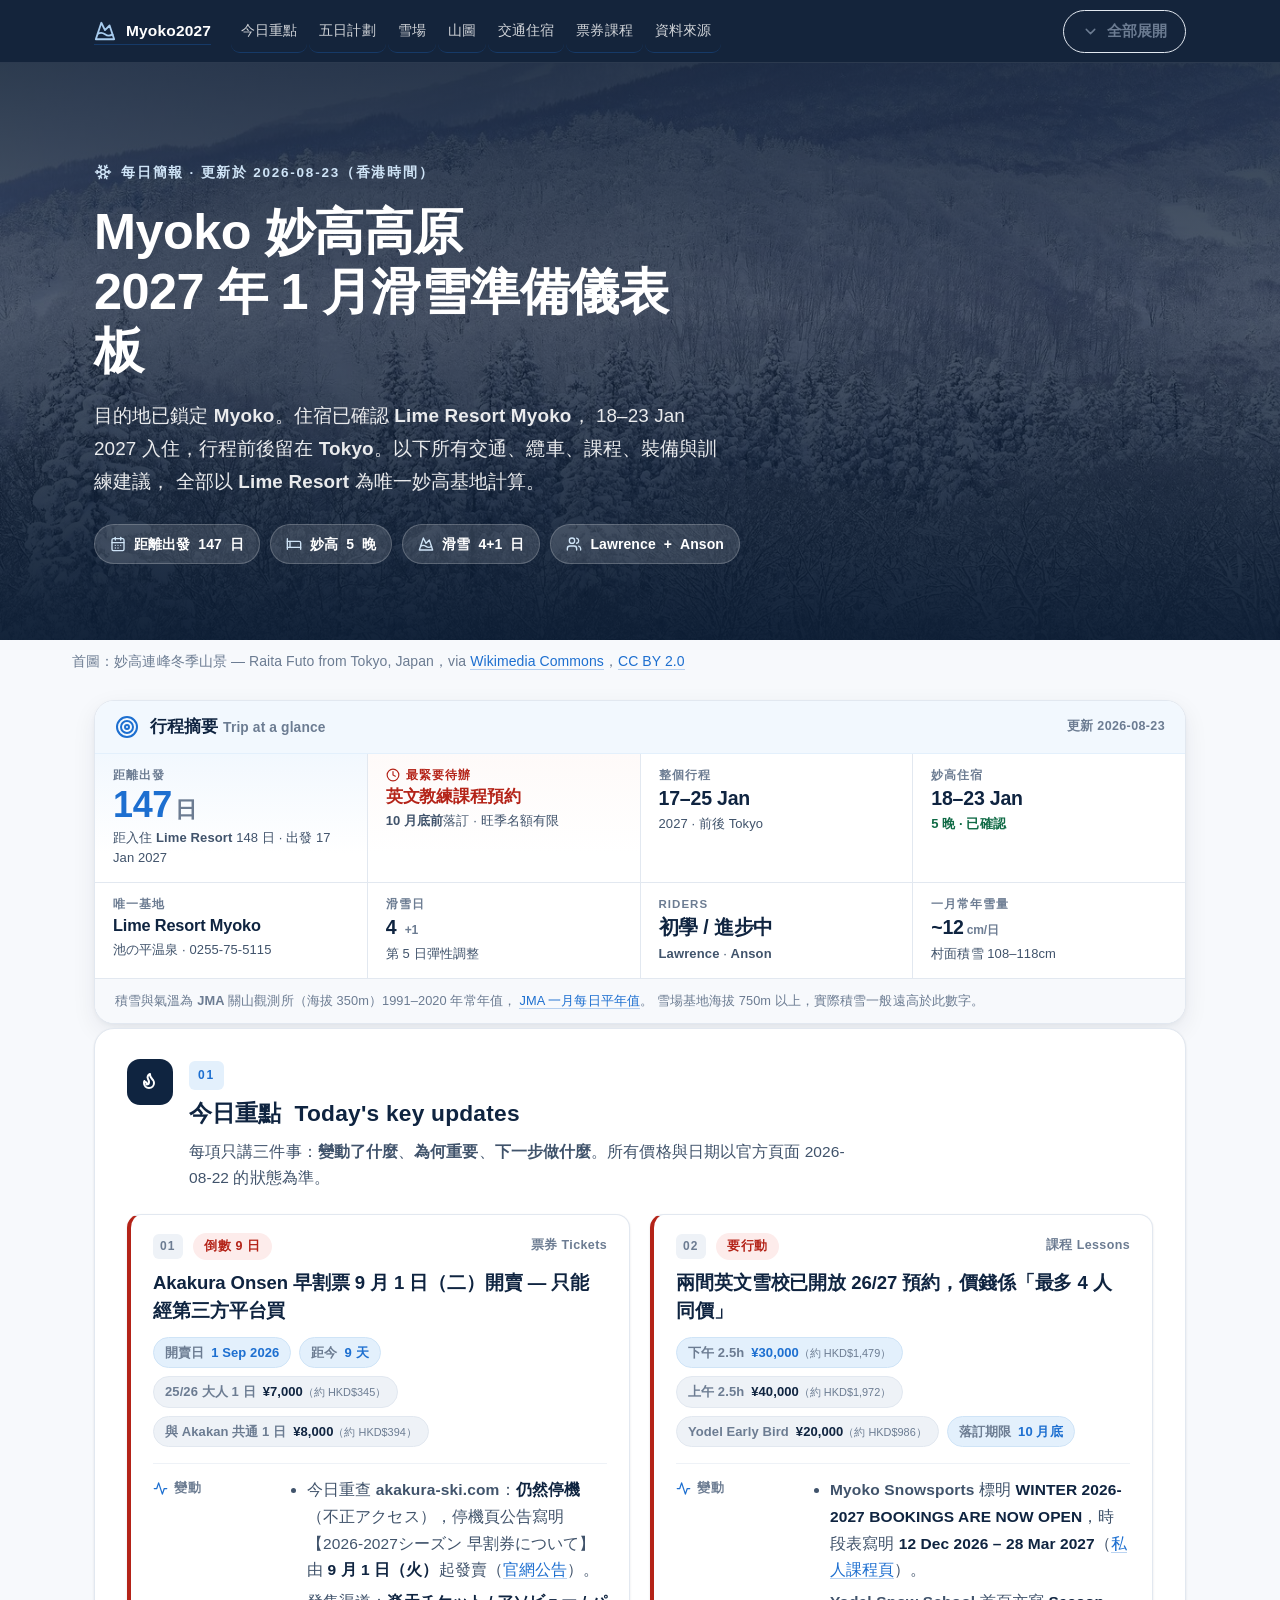
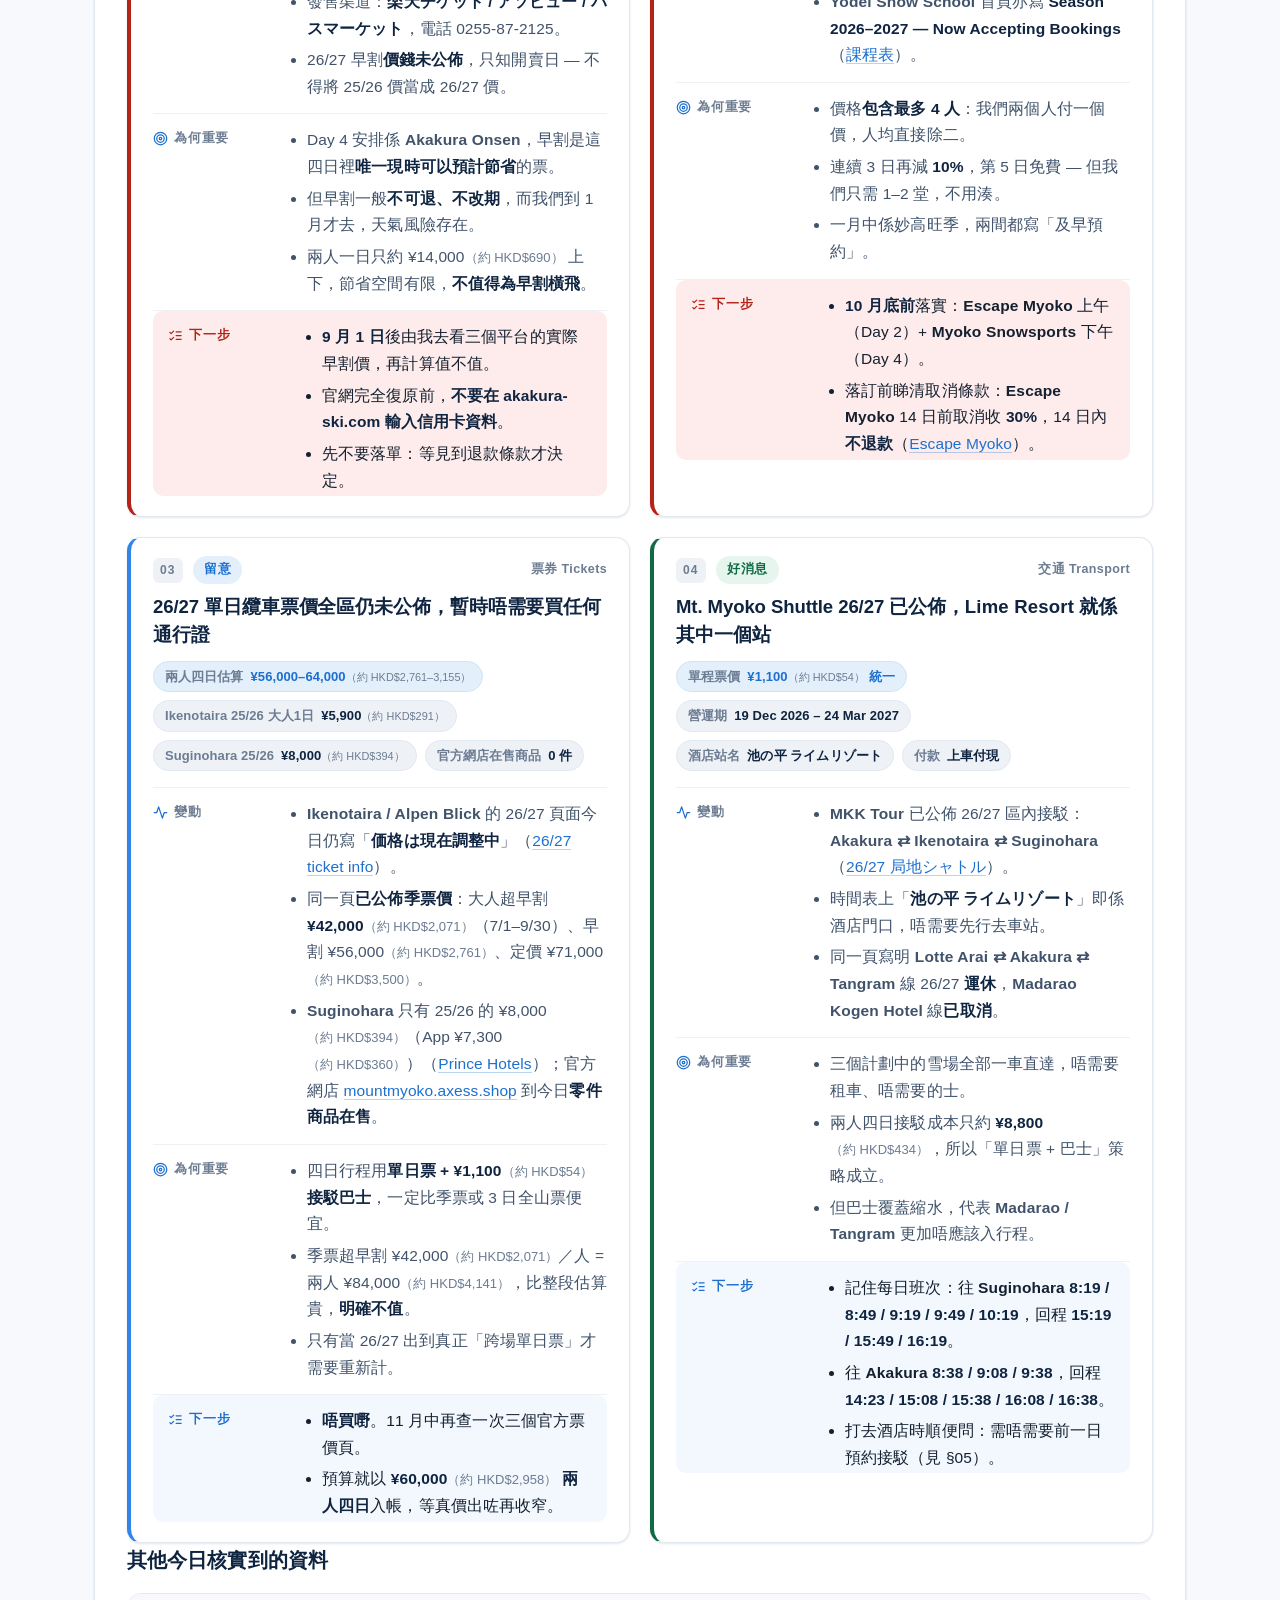
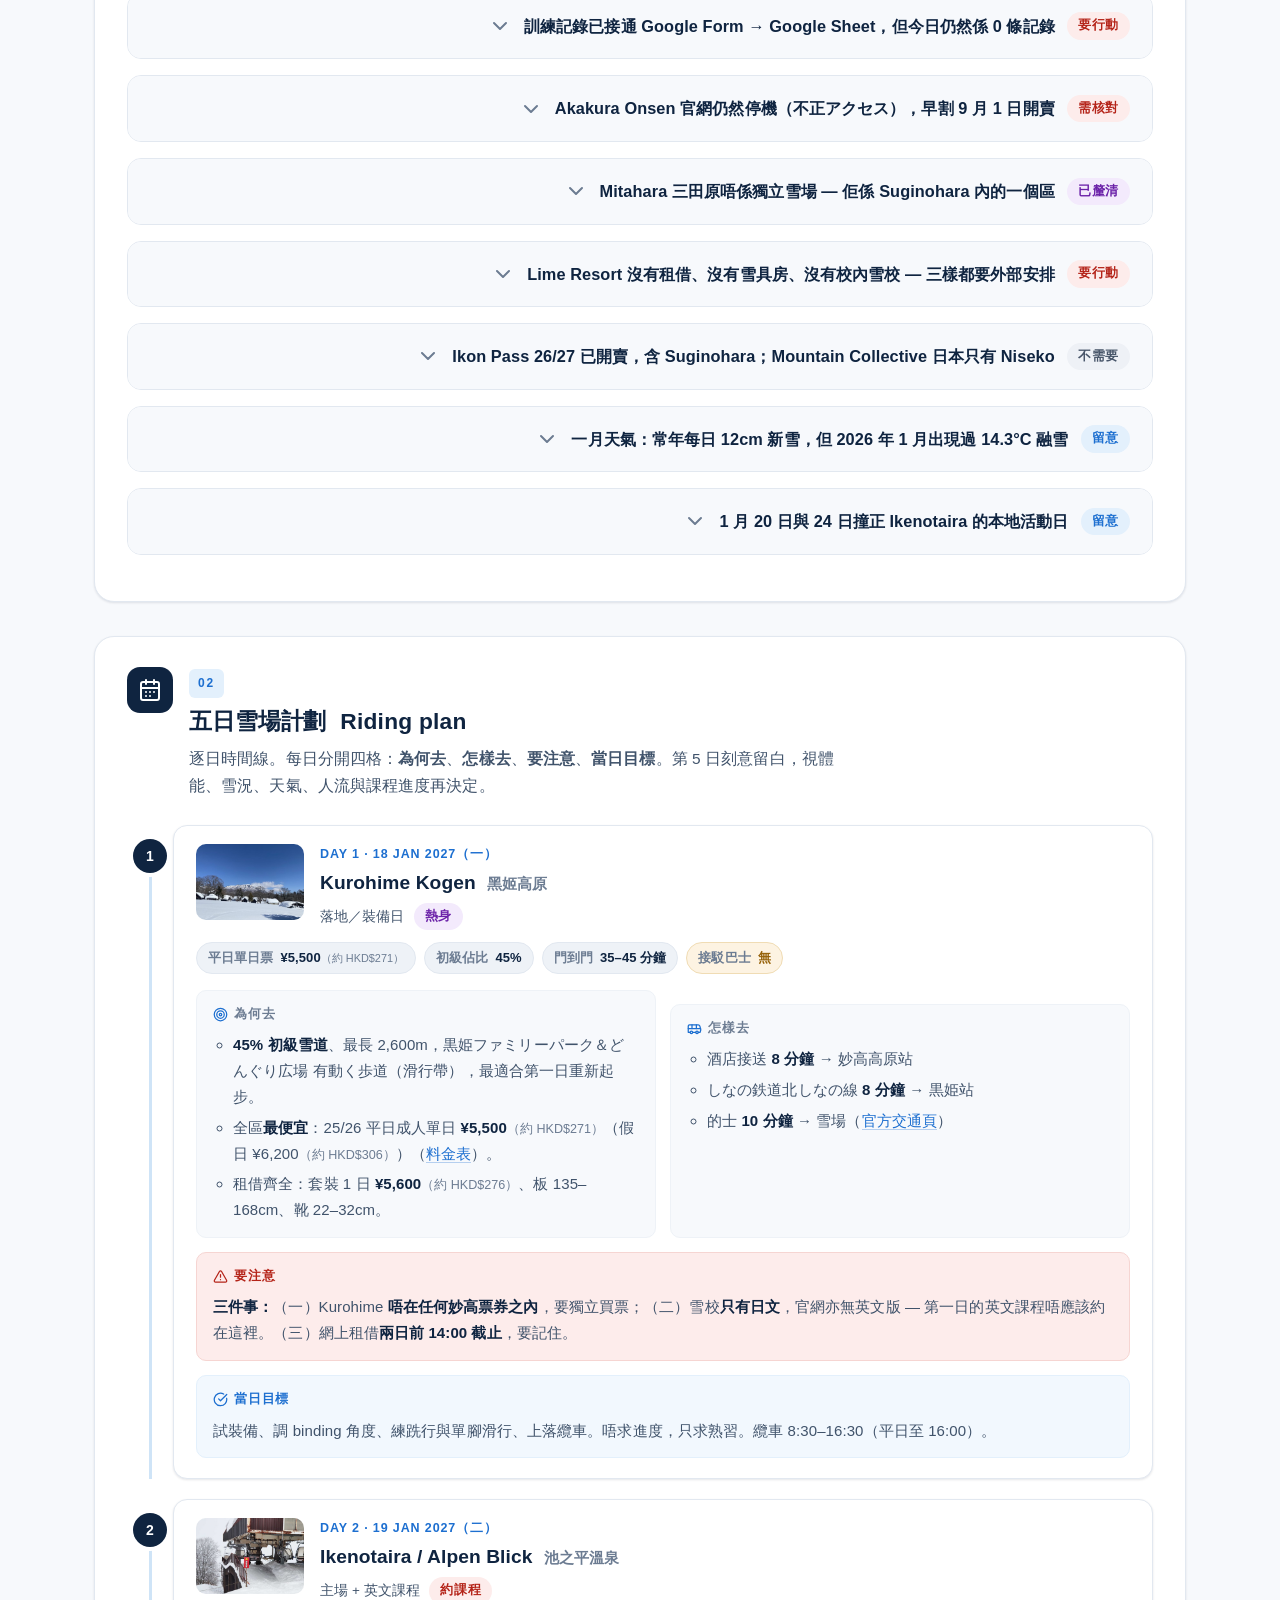
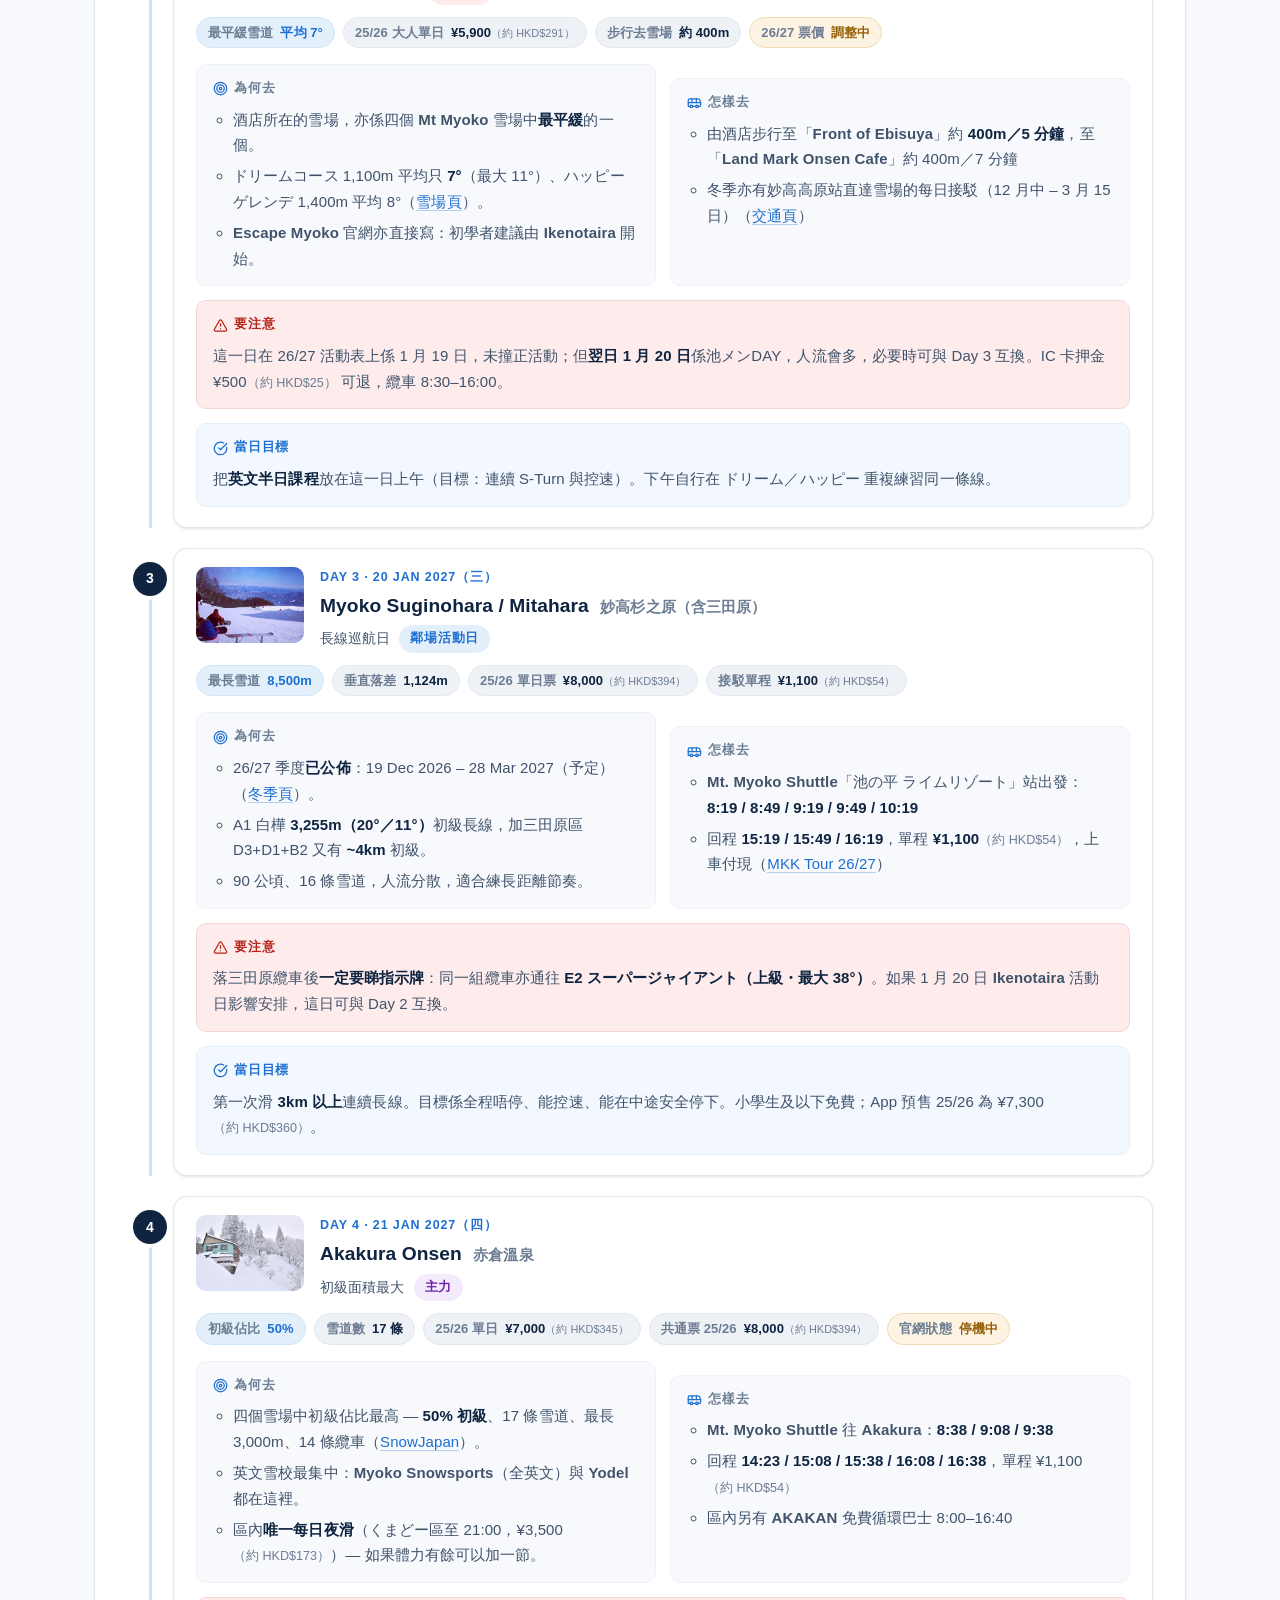
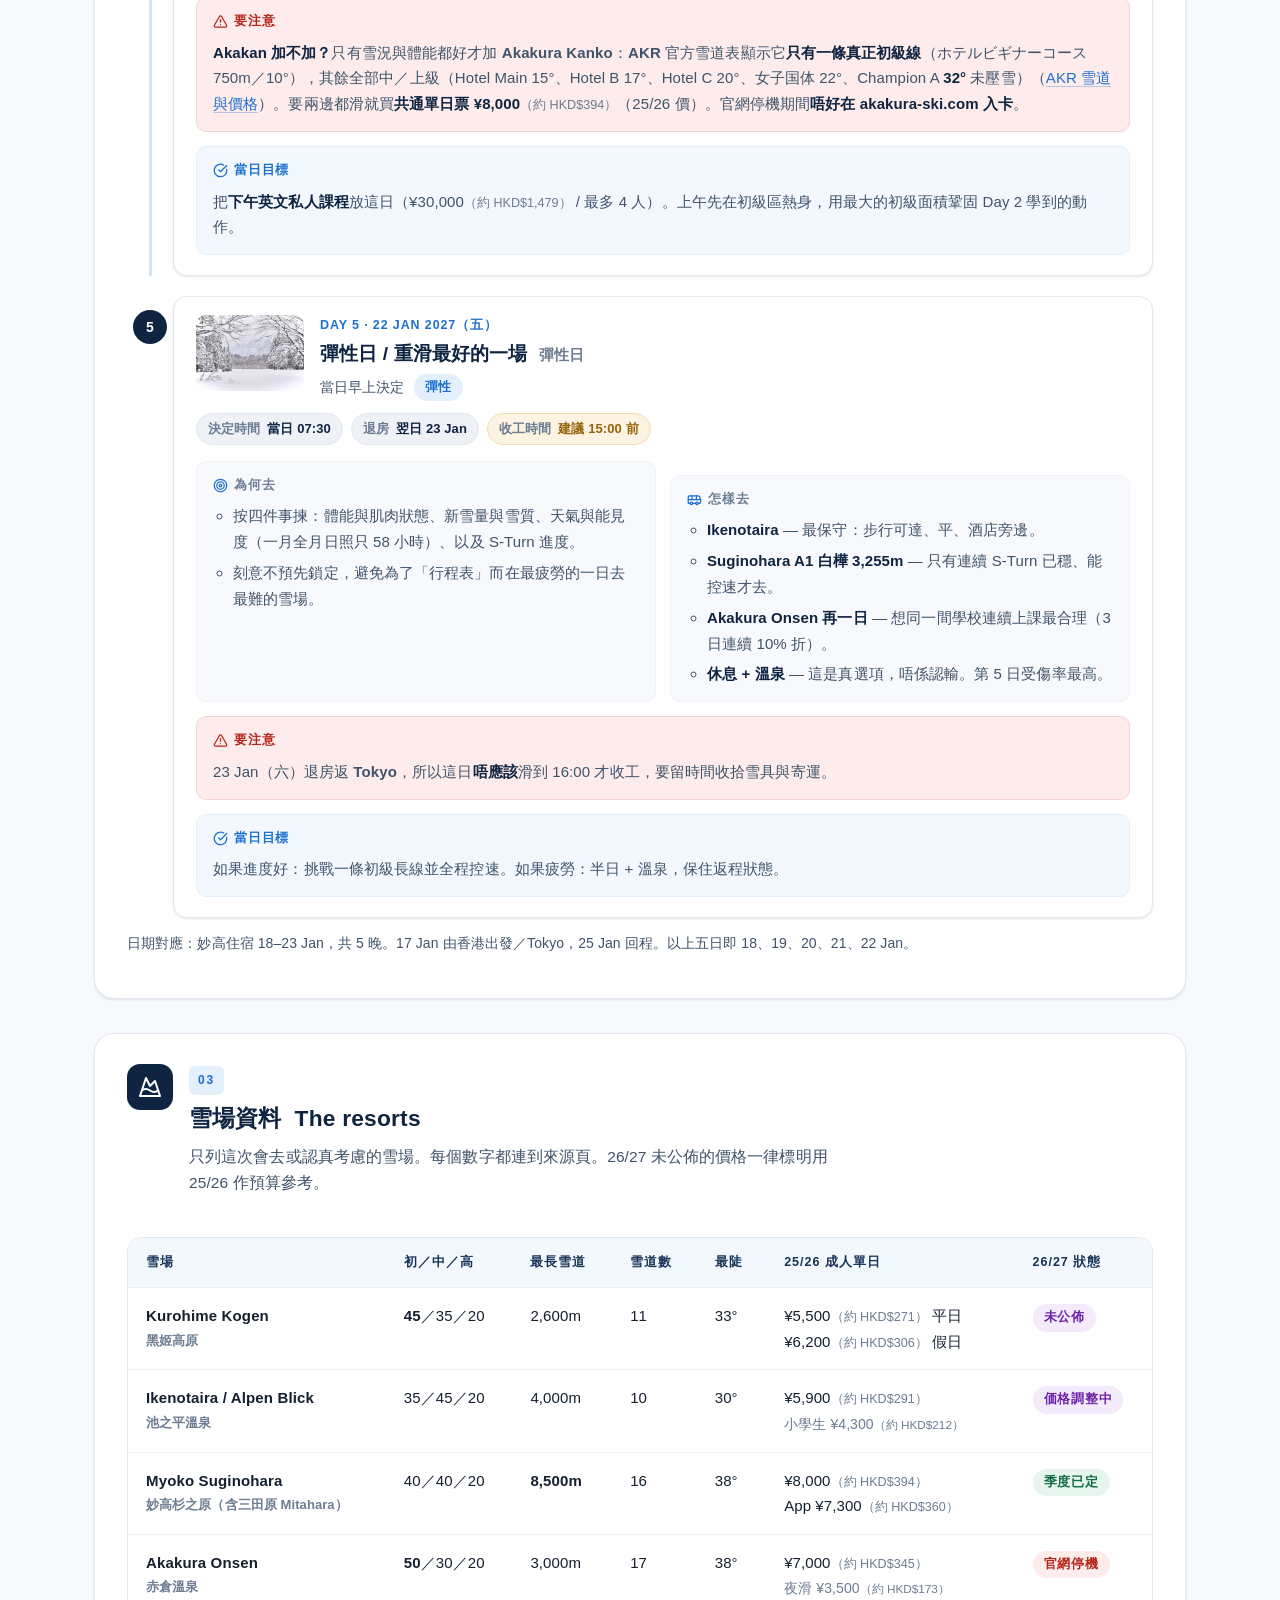
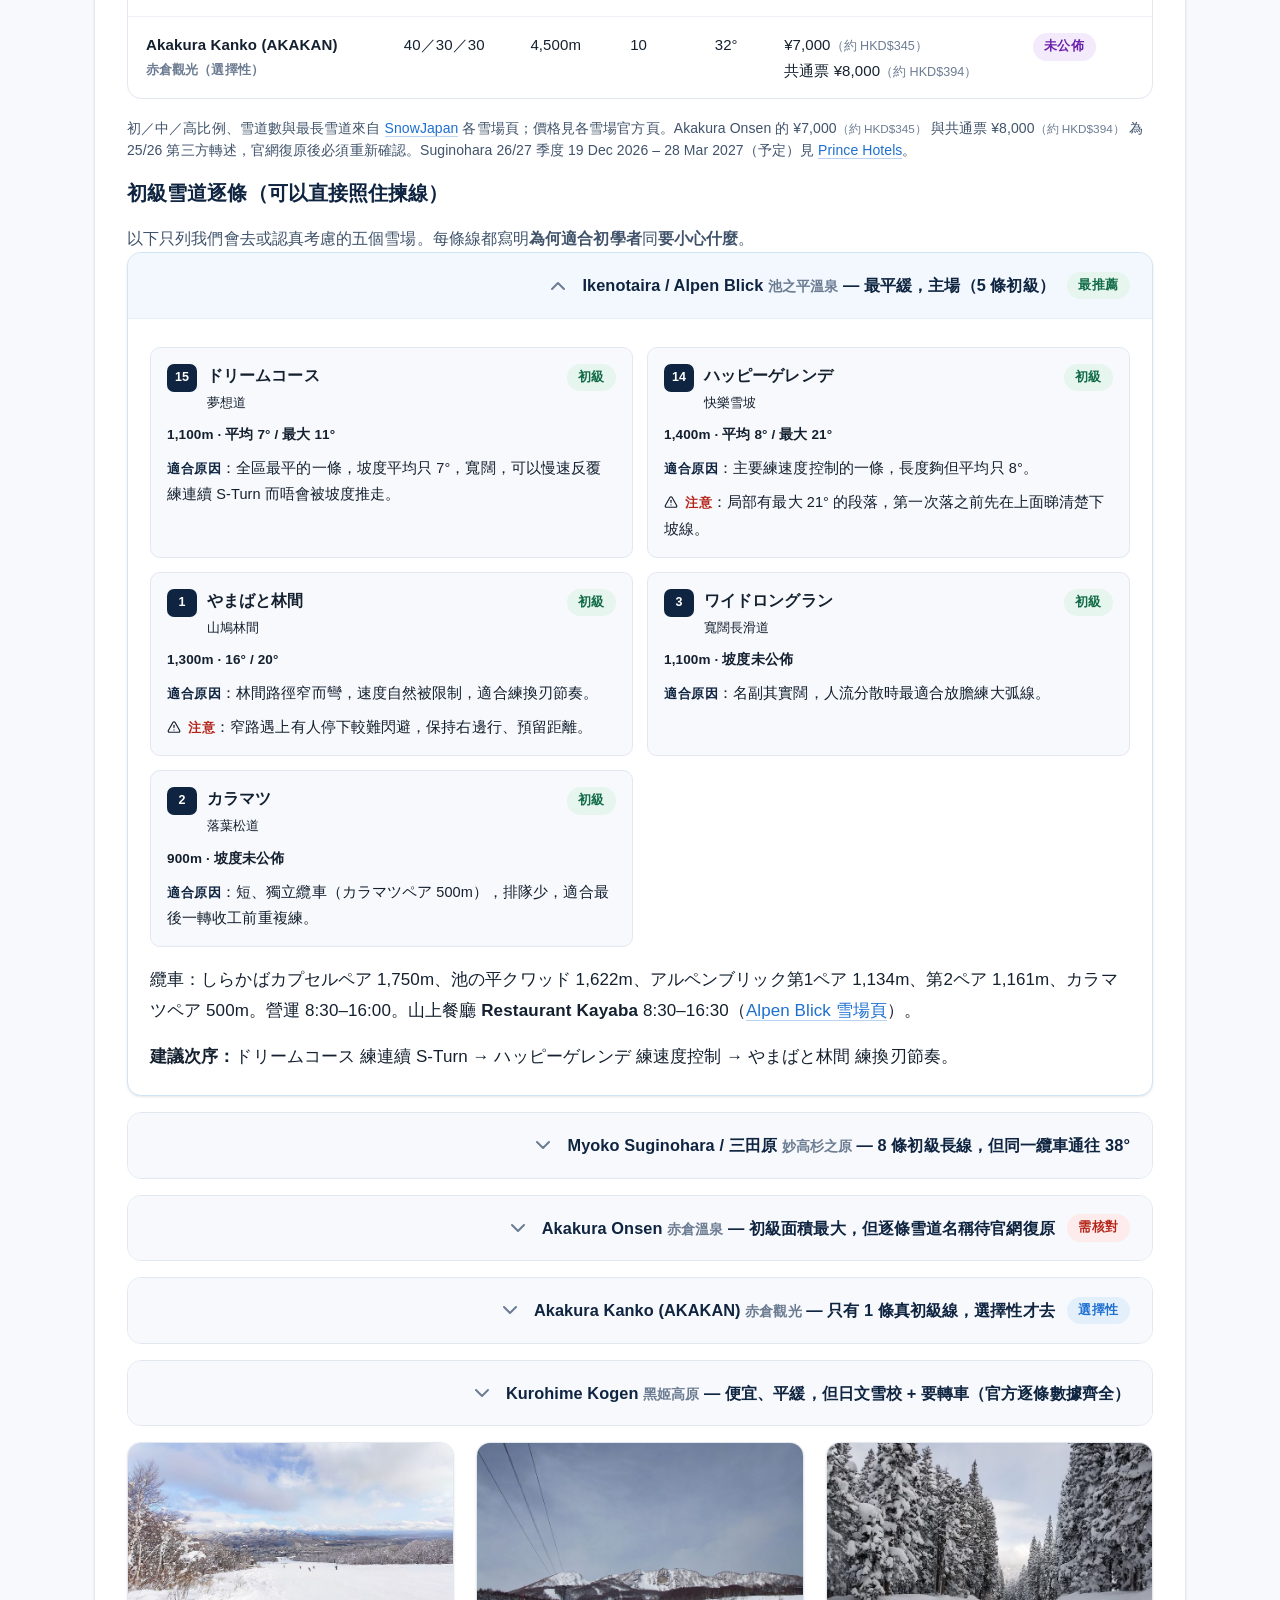
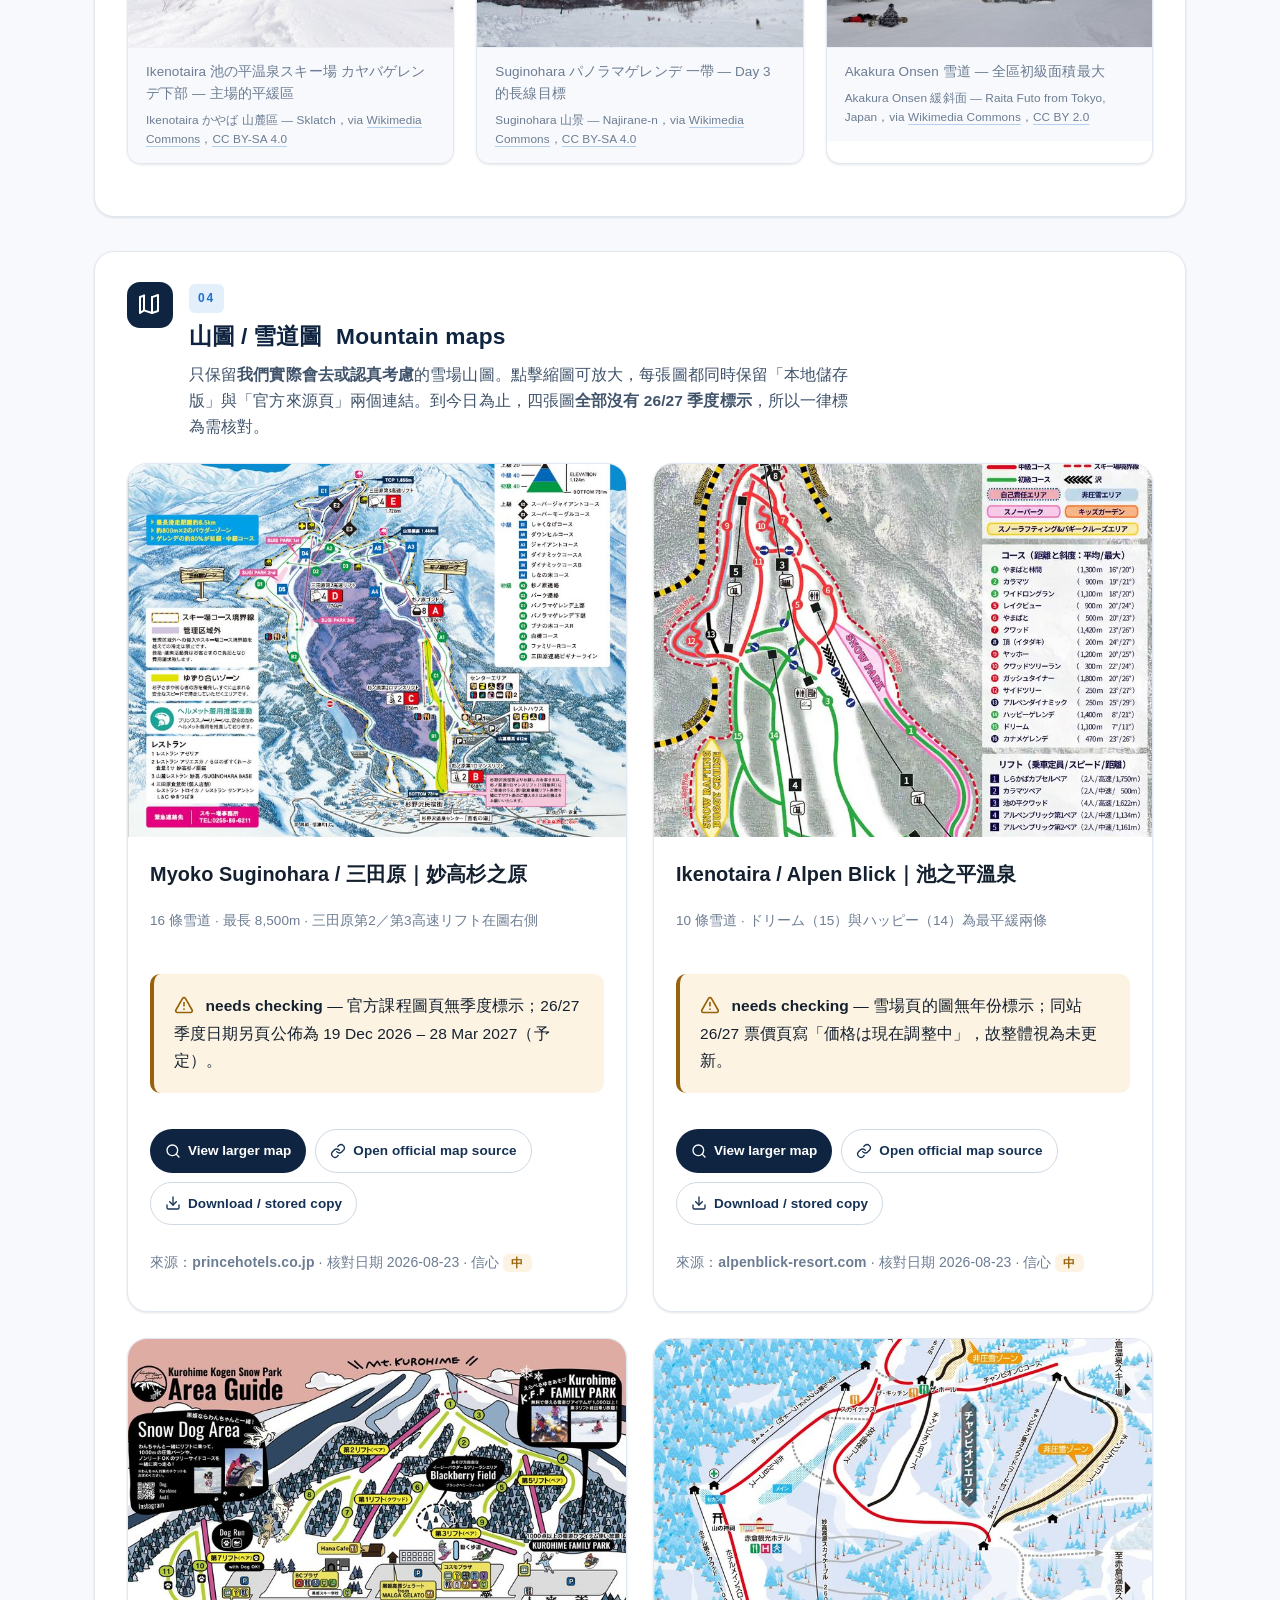
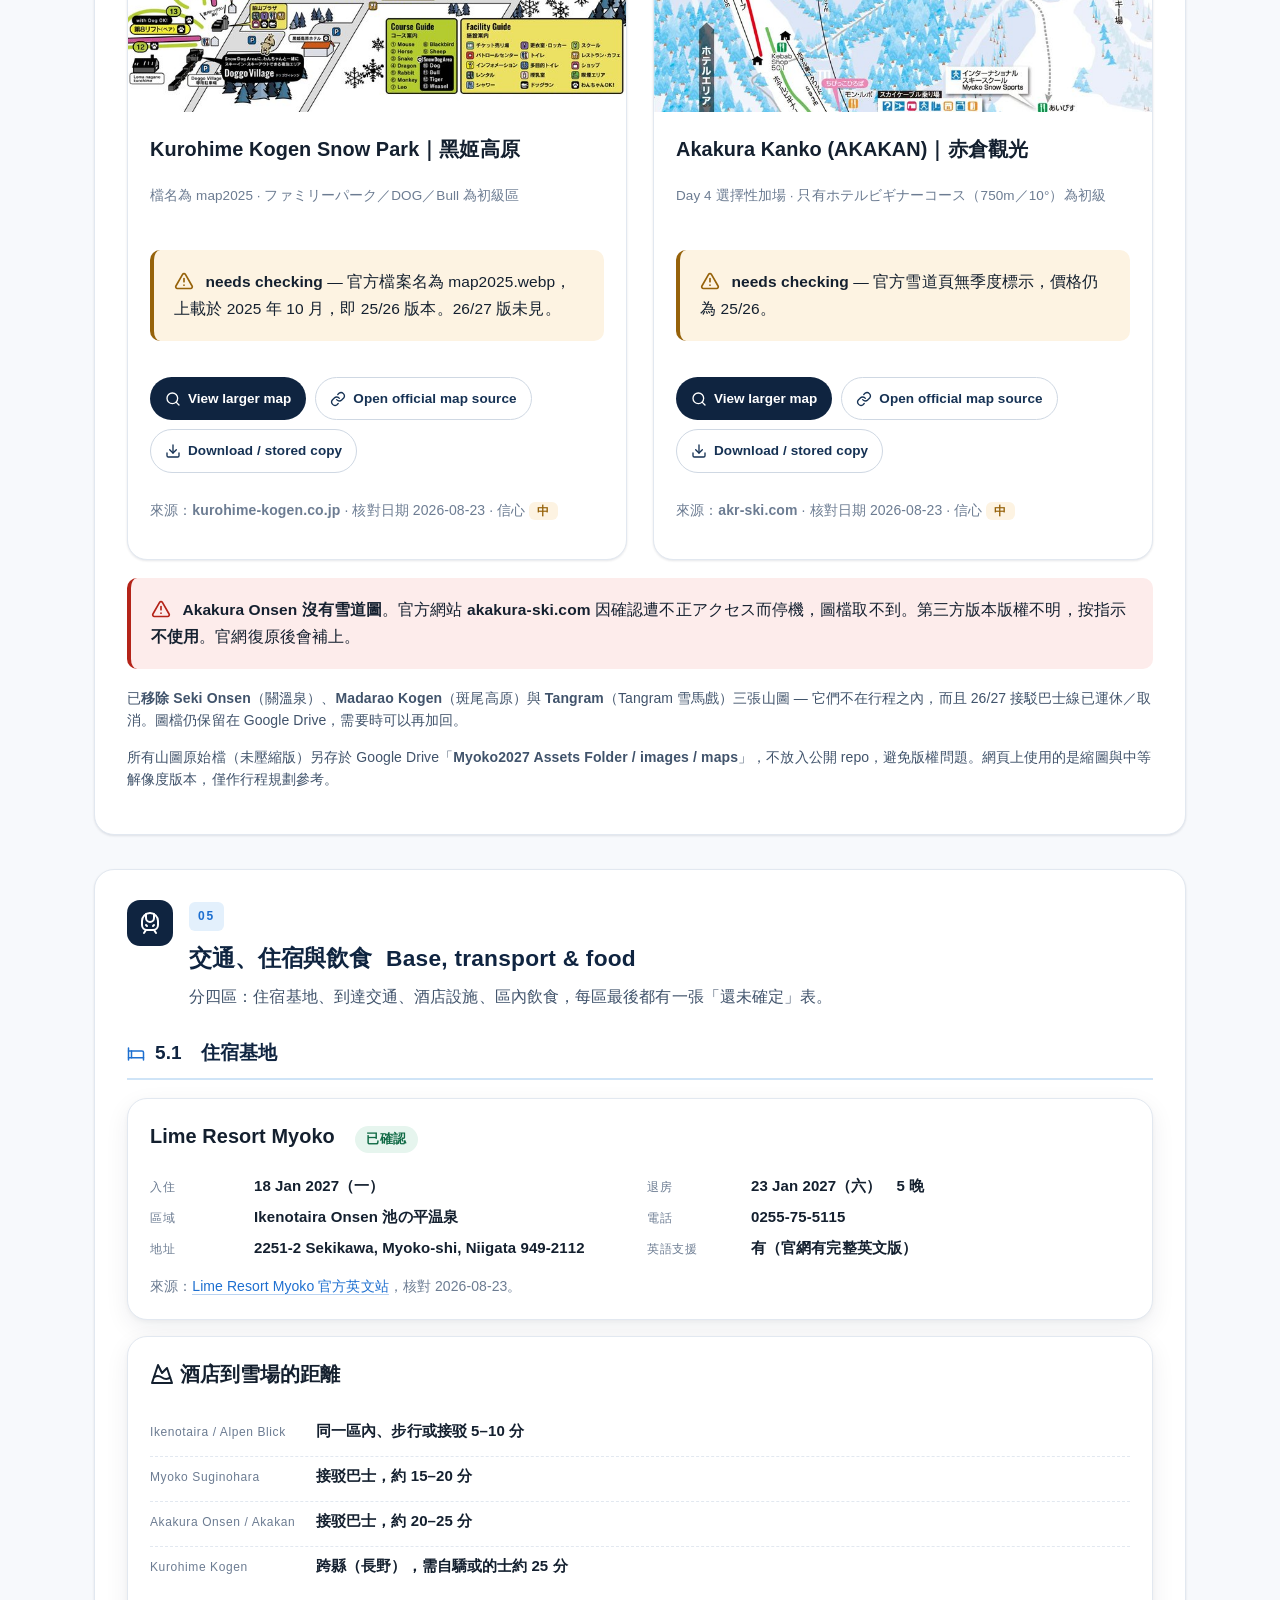
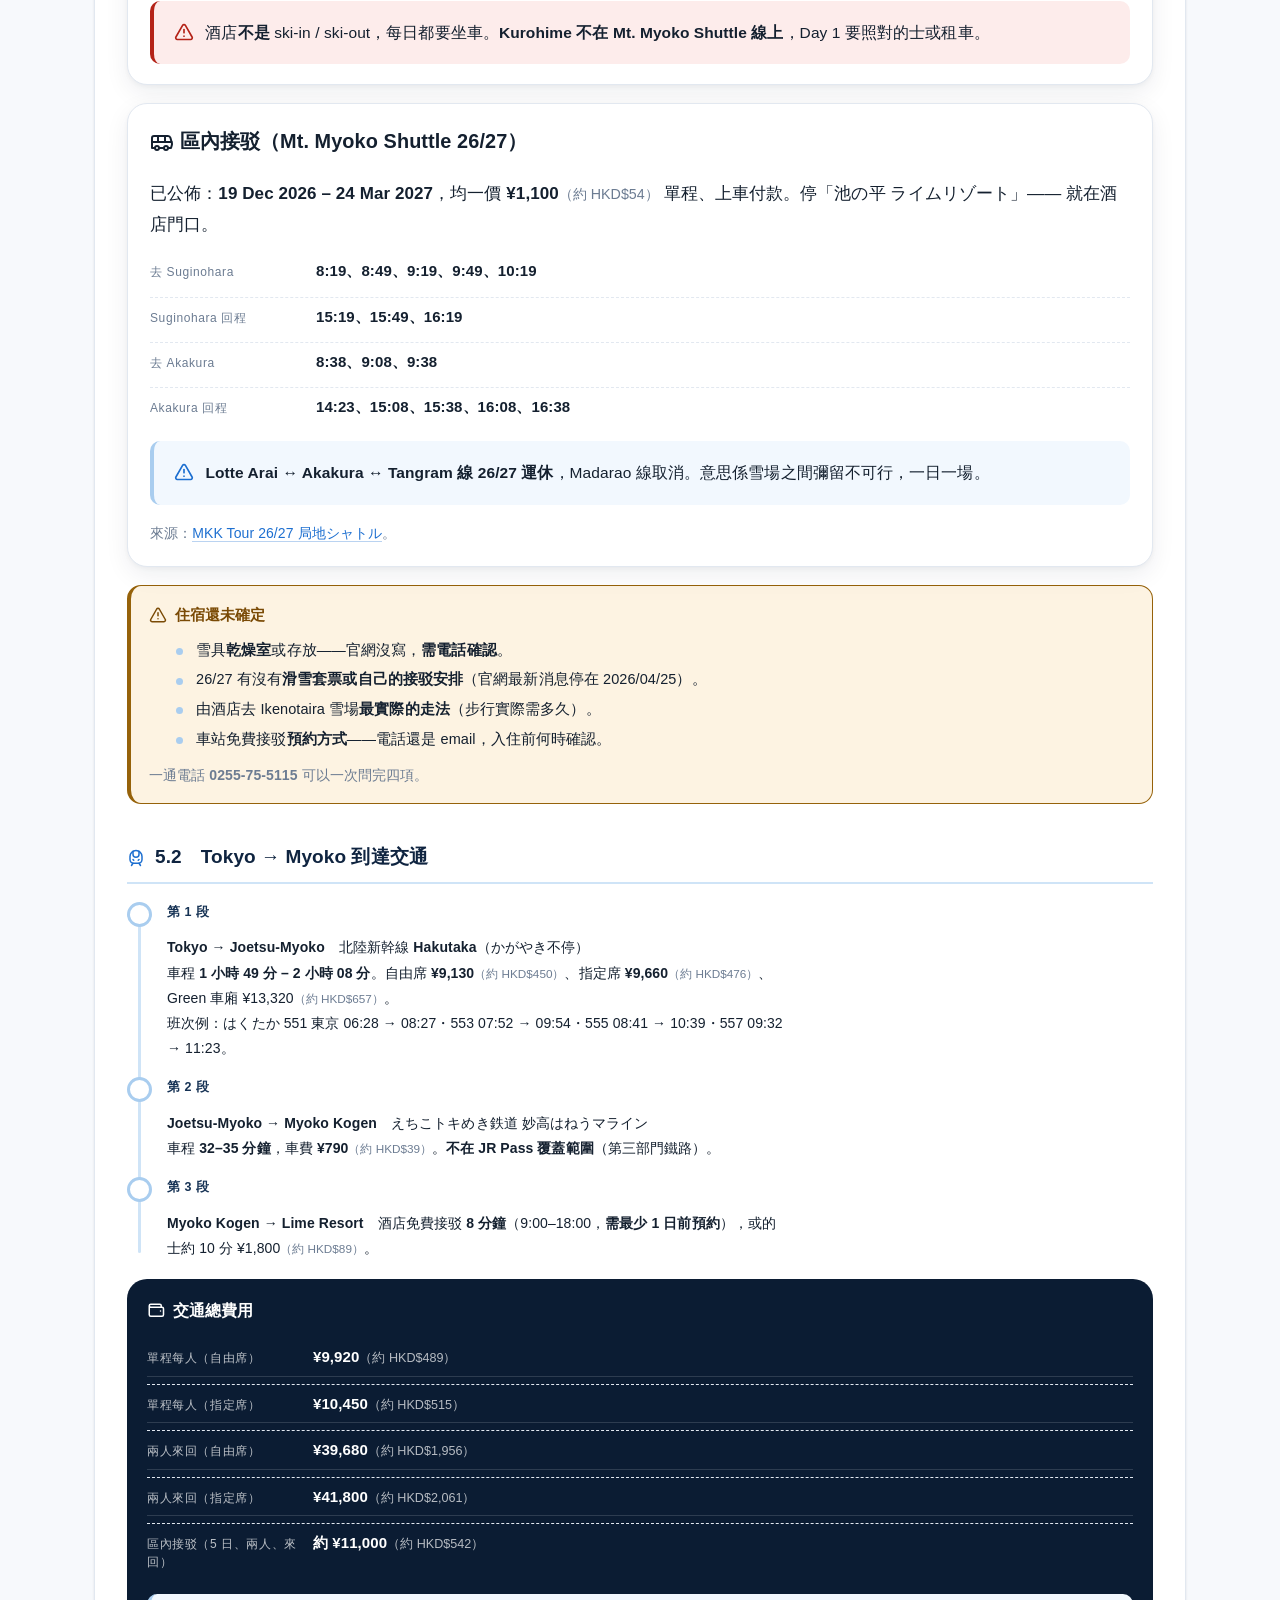
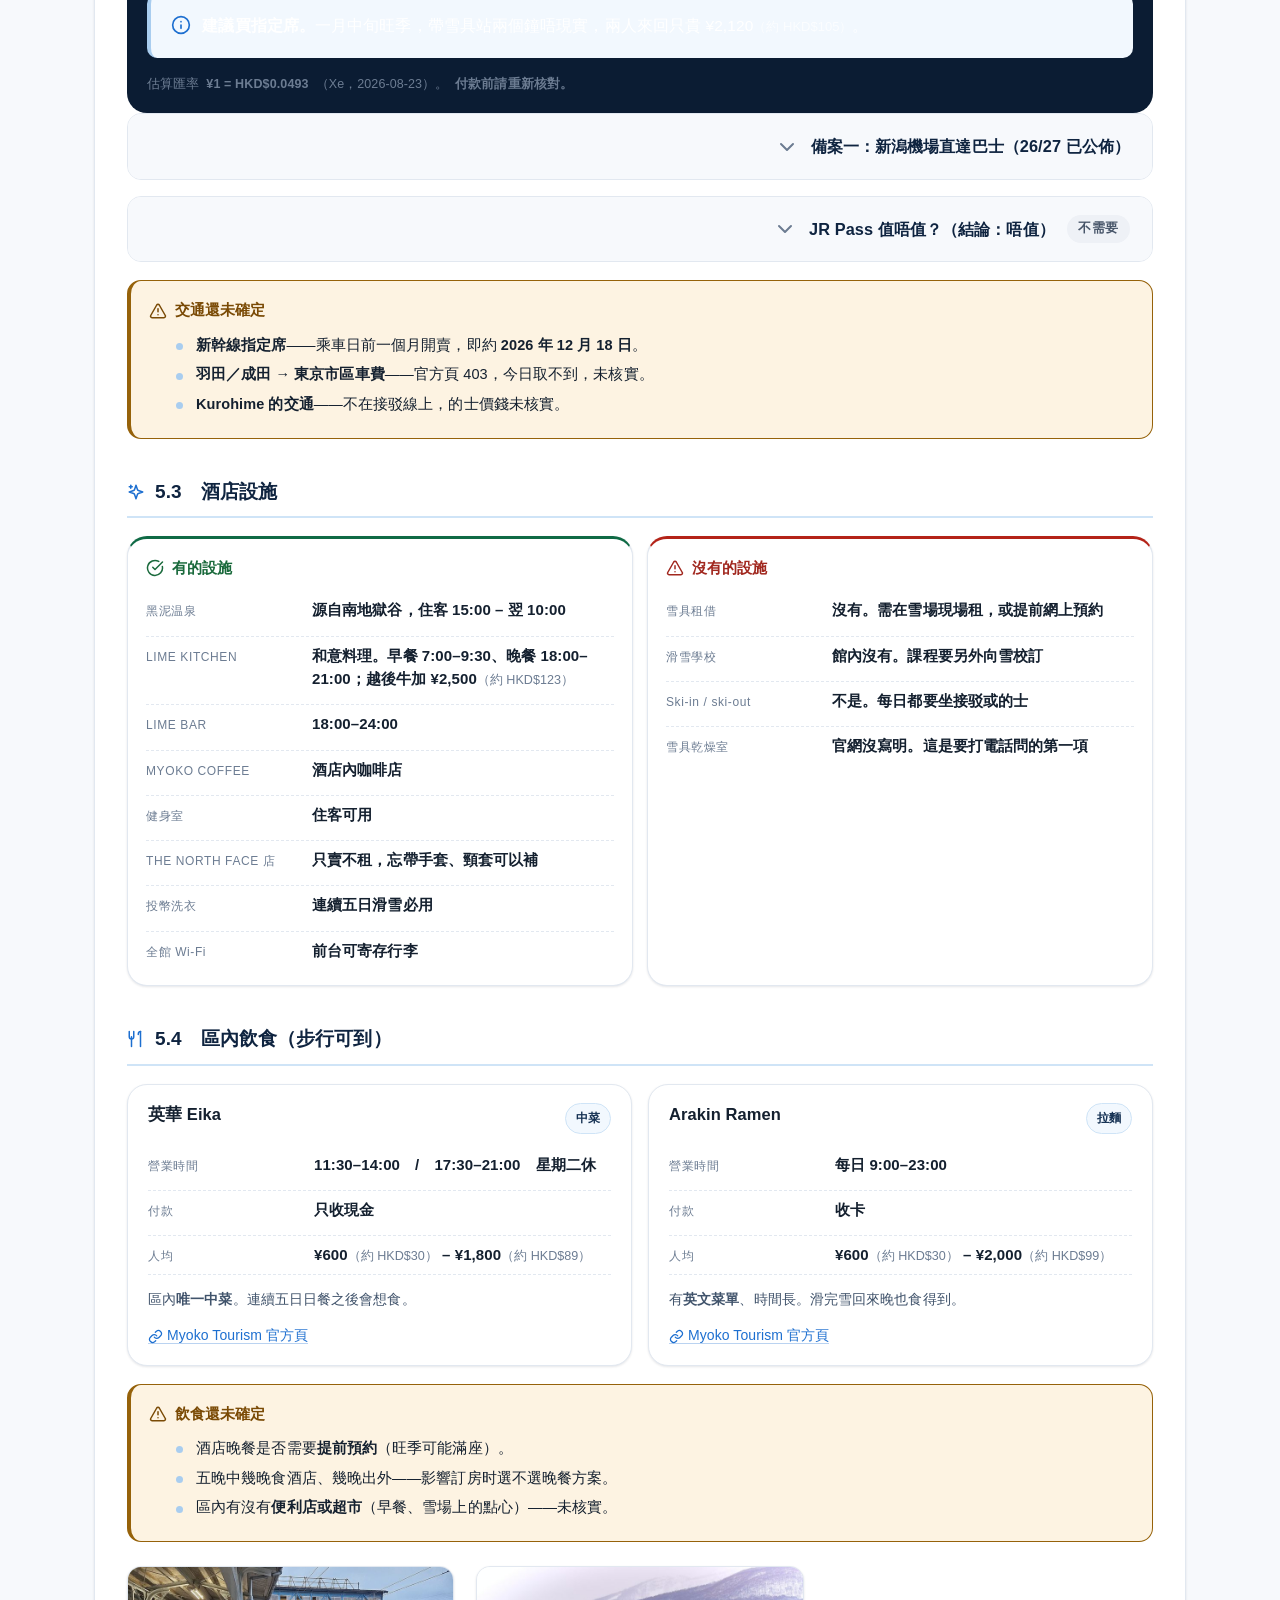
==== commit 3035256a: "Daily Myoko briefing update - 2026-08-23" ====
--- a/index.html
+++ b/index.html
@@ -9,7 +9,7 @@
 <link rel="stylesheet" href="style.css">
 </head>
 <body>
-<svg class="icon-sprite" aria-hidden="true" focusable="false" xmlns="http://www.w3.org/2000/svg"><defs><symbol id="i-check-circle" viewBox="0 0 24 24" fill="none" stroke="currentColor" stroke-width="2" stroke-linecap="round" stroke-linejoin="round"><path d="M21.8 10A10 10 0 1 1 17 3.3"/><path d="m9 11 3 3L22 4"/></symbol><symbol id="i-alert-triangle" viewBox="0 0 24 24" fill="none" stroke="currentColor" stroke-width="2" stroke-linecap="round" stroke-linejoin="round"><path d="m21.7 18-8-14a2 2 0 0 0-3.4 0l-8 14A2 2 0 0 0 4 21h16a2 2 0 0 0 1.7-3Z"/><path d="M12 9v4"/><path d="M12 17h.01"/></symbol><symbol id="i-info" viewBox="0 0 24 24" fill="none" stroke="currentColor" stroke-width="2" stroke-linecap="round" stroke-linejoin="round"><circle cx="12" cy="12" r="10"/><path d="M12 16v-4"/><path d="M12 8h.01"/></symbol><symbol id="i-download" viewBox="0 0 24 24" fill="none" stroke="currentColor" stroke-width="2" stroke-linecap="round" stroke-linejoin="round"><path d="M21 15v4a2 2 0 0 1-2 2H5a2 2 0 0 1-2-2v-4"/><path d="M7 10l5 5 5-5"/><path d="M12 15V3"/></symbol><symbol id="i-upload" viewBox="0 0 24 24" fill="none" stroke="currentColor" stroke-width="2" stroke-linecap="round" stroke-linejoin="round"><path d="M21 15v4a2 2 0 0 1-2 2H5a2 2 0 0 1-2-2v-4"/><path d="M17 8l-5-5-5 5"/><path d="M12 3v12"/></symbol><symbol id="i-clipboard" viewBox="0 0 24 24" fill="none" stroke="currentColor" stroke-width="2" stroke-linecap="round" stroke-linejoin="round"><rect width="8" height="4" x="8" y="2" rx="1"/><path d="M16 4h2a2 2 0 0 1 2 2v14a2 2 0 0 1-2 2H6a2 2 0 0 1-2-2V6a2 2 0 0 1 2-2h2"/></symbol><symbol id="i-rotate-ccw" viewBox="0 0 24 24" fill="none" stroke="currentColor" stroke-width="2" stroke-linecap="round" stroke-linejoin="round"><path d="M3 12a9 9 0 1 0 9-9 9.75 9.75 0 0 0-6.7 2.7L3 8"/><path d="M3 3v5h5"/></symbol><symbol id="i-plus" viewBox="0 0 24 24" fill="none" stroke="currentColor" stroke-width="2" stroke-linecap="round" stroke-linejoin="round"><path d="M5 12h14"/><path d="M12 5v14"/></symbol><symbol id="i-trash" viewBox="0 0 24 24" fill="none" stroke="currentColor" stroke-width="2" stroke-linecap="round" stroke-linejoin="round"><path d="M3 6h18"/><path d="M19 6v14a2 2 0 0 1-2 2H7a2 2 0 0 1-2-2V6"/><path d="M8 6V4a2 2 0 0 1 2-2h4a2 2 0 0 1 2 2v2"/></symbol><symbol id="i-user" viewBox="0 0 24 24" fill="none" stroke="currentColor" stroke-width="2" stroke-linecap="round" stroke-linejoin="round"><path d="M19 21v-2a4 4 0 0 0-4-4H9a4 4 0 0 0-4 4v2"/><circle cx="12" cy="7" r="4"/></symbol><symbol id="i-users" viewBox="0 0 24 24" fill="none" stroke="currentColor" stroke-width="2" stroke-linecap="round" stroke-linejoin="round"><path d="M16 21v-2a4 4 0 0 0-4-4H6a4 4 0 0 0-4 4v2"/><circle cx="9" cy="7" r="4"/><path d="M22 21v-2a4 4 0 0 0-3-3.87"/><path d="M16 3.13a4 4 0 0 1 0 7.75"/></symbol><symbol id="i-mountain-snow" viewBox="0 0 24 24" fill="none" stroke="currentColor" stroke-width="2" stroke-linecap="round" stroke-linejoin="round"><path d="m8 3 4 8 5-5 5 15H2L8 3z"/><path d="M4.14 15.08c2.62-1.57 5.24-1.43 7.86.42 2.74 1.94 5.49 2 8.23.19"/></symbol><symbol id="i-snowflake" viewBox="0 0 24 24" fill="none" stroke="currentColor" stroke-width="2" stroke-linecap="round" stroke-linejoin="round"><path d="m10 20-1.25-2.5L6 18"/><path d="M10 4 8.75 6.5 6 6"/><path d="m14 20 1.25-2.5L18 18"/><path d="m14 4 1.25 2.5L18 6"/><path d="m17 21-3-6h-4"/><path d="m17 3-3 6 1.5 3"/><path d="M2 12h6.5L10 9"/><path d="m20 10-1.5 2 1.5 2"/><path d="M22 12h-6.5L14 15"/><path d="m4 10 1.5 2L4 14"/><path d="m7 21 3-6-1.5-3"/><path d="m7 3 3 6h4"/></symbol><symbol id="i-train-front" viewBox="0 0 24 24" fill="none" stroke="currentColor" stroke-width="2" stroke-linecap="round" stroke-linejoin="round"><path d="M8 3.1V7a4 4 0 0 0 8 0V3.1"/><path d="m9 15-1-1"/><path d="m15 15 1-1"/><path d="M9 19c-2.8 0-5-2.2-5-5v-4a8 8 0 0 1 16 0v4c0 2.8-2.2 5-5 5Z"/><path d="m8 19-2 3"/><path d="m16 19 2 3"/></symbol><symbol id="i-bed" viewBox="0 0 24 24" fill="none" stroke="currentColor" stroke-width="2" stroke-linecap="round" stroke-linejoin="round"><path d="M2 4v16"/><path d="M2 8h18a2 2 0 0 1 2 2v10"/><path d="M2 17h20"/><path d="M6 8v9"/></symbol><symbol id="i-ticket" viewBox="0 0 24 24" fill="none" stroke="currentColor" stroke-width="2" stroke-linecap="round" stroke-linejoin="round"><path d="M2 9a3 3 0 0 1 0 6v2a2 2 0 0 0 2 2h16a2 2 0 0 0 2-2v-2a3 3 0 0 1 0-6V7a2 2 0 0 0-2-2H4a2 2 0 0 0-2 2Z"/><path d="M13 5v14"/></symbol><symbol id="i-graduation-cap" viewBox="0 0 24 24" fill="none" stroke="currentColor" stroke-width="2" stroke-linecap="round" stroke-linejoin="round"><path d="M22 10v6"/><path d="M6 12.5V16a6 3 0 0 0 12 0v-3.5"/><path d="m2 10 10-5 10 5-10 5z"/></symbol><symbol id="i-package" viewBox="0 0 24 24" fill="none" stroke="currentColor" stroke-width="2" stroke-linecap="round" stroke-linejoin="round"><path d="m7.5 4.27 9 5.15"/><path d="M21 8a2 2 0 0 0-1-1.73l-7-4a2 2 0 0 0-2 0l-7 4A2 2 0 0 0 3 8v8a2 2 0 0 0 1 1.73l7 4a2 2 0 0 0 2 0l7-4A2 2 0 0 0 21 16Z"/><path d="m3.3 7 8.7 5 8.7-5"/><path d="M12 22V12"/></symbol><symbol id="i-map" viewBox="0 0 24 24" fill="none" stroke="currentColor" stroke-width="2" stroke-linecap="round" stroke-linejoin="round"><path d="M14.1 4.1 20 2v16l-6 2-8-2.6L2 20V4l4-1.4"/><path d="M6 2.6V17"/><path d="M14 4v16"/></symbol><symbol id="i-shopping-bag" viewBox="0 0 24 24" fill="none" stroke="currentColor" stroke-width="2" stroke-linecap="round" stroke-linejoin="round"><path d="M6 2 3 6v14a2 2 0 0 0 2 2h14a2 2 0 0 0 2-2V6l-3-4Z"/><path d="M3 6h18"/><path d="M16 10a4 4 0 0 1-8 0"/></symbol><symbol id="i-list-checks" viewBox="0 0 24 24" fill="none" stroke="currentColor" stroke-width="2" stroke-linecap="round" stroke-linejoin="round"><path d="m3 17 2 2 4-4"/><path d="m3 7 2 2 4-4"/><path d="M13 6h8"/><path d="M13 12h8"/><path d="M13 18h8"/></symbol><symbol id="i-calendar-days" viewBox="0 0 24 24" fill="none" stroke="currentColor" stroke-width="2" stroke-linecap="round" stroke-linejoin="round"><path d="M8 2v4"/><path d="M16 2v4"/><rect width="18" height="18" x="3" y="4" rx="2"/><path d="M3 10h18"/><path d="M8 14h.01"/><path d="M12 14h.01"/><path d="M16 14h.01"/><path d="M8 18h.01"/><path d="M12 18h.01"/></symbol><symbol id="i-link" viewBox="0 0 24 24" fill="none" stroke="currentColor" stroke-width="2" stroke-linecap="round" stroke-linejoin="round"><path d="M10 13a5 5 0 0 0 7.5.5l3-3a5 5 0 0 0-7-7l-1.8 1.7"/><path d="M14 11a5 5 0 0 0-7.5-.5l-3 3a5 5 0 0 0 7 7l1.8-1.7"/></symbol><symbol id="i-printer" viewBox="0 0 24 24" fill="none" stroke="currentColor" stroke-width="2" stroke-linecap="round" stroke-linejoin="round"><path d="M6 18H4a2 2 0 0 1-2-2v-5a2 2 0 0 1 2-2h16a2 2 0 0 1 2 2v5a2 2 0 0 1-2 2h-2"/><path d="M6 9V3h12v6"/><rect width="12" height="8" x="6" y="14"/></symbol><symbol id="i-arrow-up" viewBox="0 0 24 24" fill="none" stroke="currentColor" stroke-width="2" stroke-linecap="round" stroke-linejoin="round"><path d="m5 12 7-7 7 7"/><path d="M12 19V5"/></symbol><symbol id="i-x" viewBox="0 0 24 24" fill="none" stroke="currentColor" stroke-width="2" stroke-linecap="round" stroke-linejoin="round"><path d="M18 6 6 18"/><path d="m6 6 12 12"/></symbol><symbol id="i-thermometer" viewBox="0 0 24 24" fill="none" stroke="currentColor" stroke-width="2" stroke-linecap="round" stroke-linejoin="round"><path d="M14 4.5a2.5 2.5 0 0 0-5 0V14a4 4 0 1 0 5 0Z"/></symbol><symbol id="i-clock" viewBox="0 0 24 24" fill="none" stroke="currentColor" stroke-width="2" stroke-linecap="round" stroke-linejoin="round"><circle cx="12" cy="12" r="10"/><path d="M12 6v6l4 2"/></symbol><symbol id="i-wallet" viewBox="0 0 24 24" fill="none" stroke="currentColor" stroke-width="2" stroke-linecap="round" stroke-linejoin="round"><path d="M19 7V5a2 2 0 0 0-2-2H5a2 2 0 0 0 0 4h15a2 2 0 0 1 2 2v8a2 2 0 0 1-2 2H5a2 2 0 0 1-2-2V5"/><path d="M18 12h.01"/></symbol><symbol id="i-camera" viewBox="0 0 24 24" fill="none" stroke="currentColor" stroke-width="2" stroke-linecap="round" stroke-linejoin="round"><path d="M14.5 4h-5L7 7H4a2 2 0 0 0-2 2v9a2 2 0 0 0 2 2h16a2 2 0 0 0 2-2V9a2 2 0 0 0-2-2h-3Z"/><circle cx="12" cy="13" r="3"/></symbol><symbol id="i-shield" viewBox="0 0 24 24" fill="none" stroke="currentColor" stroke-width="2" stroke-linecap="round" stroke-linejoin="round"><path d="M20 13c0 5-3.5 7.5-7.7 9a2 2 0 0 1-.7 0C7.5 20.5 4 18 4 13V6a2 2 0 0 1 2-2c2 0 4.5-1.2 6-2 1.5.8 4 2 6 2a2 2 0 0 1 2 2Z"/></symbol><symbol id="i-target" viewBox="0 0 24 24" fill="none" stroke="currentColor" stroke-width="2" stroke-linecap="round" stroke-linejoin="round"><circle cx="12" cy="12" r="10"/><circle cx="12" cy="12" r="6"/><circle cx="12" cy="12" r="2"/></symbol><symbol id="i-activity" viewBox="0 0 24 24" fill="none" stroke="currentColor" stroke-width="2" stroke-linecap="round" stroke-linejoin="round"><path d="M22 12h-4l-3 9L9 3l-3 9H2"/></symbol><symbol id="i-file-text" viewBox="0 0 24 24" fill="none" stroke="currentColor" stroke-width="2" stroke-linecap="round" stroke-linejoin="round"><path d="M15 2H6a2 2 0 0 0-2 2v16a2 2 0 0 0 2 2h12a2 2 0 0 0 2-2V7Z"/><path d="M14 2v4a2 2 0 0 0 2 2h4"/><path d="M10 9H8"/><path d="M16 13H8"/><path d="M16 17H8"/></symbol><symbol id="i-search" viewBox="0 0 24 24" fill="none" stroke="currentColor" stroke-width="2" stroke-linecap="round" stroke-linejoin="round"><circle cx="11" cy="11" r="8"/><path d="m21 21-4.3-4.3"/></symbol><symbol id="i-utensils" viewBox="0 0 24 24" fill="none" stroke="currentColor" stroke-width="2" stroke-linecap="round" stroke-linejoin="round"><path d="M3 2v7a3 3 0 0 0 6 0V2"/><path d="M6 9v13"/><path d="M18 2v20"/><path d="M15 6c0-2 1-4 3-4"/></symbol><symbol id="i-bus" viewBox="0 0 24 24" fill="none" stroke="currentColor" stroke-width="2" stroke-linecap="round" stroke-linejoin="round"><path d="M8 6v6"/><path d="M15 6v6"/><path d="M2 12h19.6"/><path d="M18 18h3s.5-1.7.8-2.8c.1-.4.2-.8.2-1.2 0-.4-.1-.8-.2-1.2l-1.4-5C20.1 6.8 19.1 6 18 6H4a2 2 0 0 0-2 2v10h3"/><circle cx="7" cy="18" r="2"/><path d="M9 18h5"/><circle cx="16" cy="18" r="2"/></symbol><symbol id="i-flame" viewBox="0 0 24 24" fill="none" stroke="currentColor" stroke-width="2" stroke-linecap="round" stroke-linejoin="round"><path d="M8.5 14.5A2.5 2.5 0 0 0 11 12c0-1.4-.5-2-1-3-1.1-2.1-.1-4 2-5-.4 3 1.7 4.5 3 6 .8 1 1 2 1 3 0 2.8-2.2 5-5 5s-5-2.2-5-5c0-.7.1-1.4.4-2 .5.7 1.2 1.3 2.1 1.5Z"/></symbol><symbol id="i-chevron-down" viewBox="0 0 24 24" fill="none" stroke="currentColor" stroke-width="2" stroke-linecap="round" stroke-linejoin="round"><path d="m6 9 6 6 6-6"/></symbol><symbol id="i-sparkles" viewBox="0 0 24 24" fill="none" stroke="currentColor" stroke-width="2" stroke-linecap="round" stroke-linejoin="round"><path d="m12 3-1.9 5.8a2 2 0 0 1-1.3 1.3L3 12l5.8 1.9a2 2 0 0 1 1.3 1.3L12 21l1.9-5.8a2 2 0 0 1 1.3-1.3L21 12l-5.8-1.9a2 2 0 0 1-1.3-1.3Z"/><path d="M5 3v4"/><path d="M3 5h4"/></symbol></defs></svg><header class="topbar"><div class="topbar-inner"><a class="brand" href="#top"><svg class="ic" viewBox="0 0 24 24" aria-hidden="true"><use href="#i-mountain-snow"/></svg><span>Myoko<b>2027</b></span></a><nav class="navlinks" aria-label="頁面章節"><a href="#today">今日重點</a><a href="#plan">五日計劃</a><a href="#resorts">雪場</a><a href="#maps">山圖</a><a href="#travel">交通住宿</a><a href="#tickets">票券課程</a><a href="#training">訓練進度</a><a href="#gear">裝備</a><a href="#watch">裝備快訊</a><a href="#packing">行李清單</a><a href="#actions">行動清單</a><a href="#sources">資料來源</a></nav><button class="btn btn-quiet" type="button" data-toggle-all="body"><svg class="ic ic-sm" viewBox="0 0 24 24" aria-hidden="true"><use href="#i-chevron-down"/></svg><span class="tg-label">全部展開</span></button></div></header><a id="top"></a><section class="hero">
+<svg class="icon-sprite" aria-hidden="true" focusable="false" xmlns="http://www.w3.org/2000/svg"><defs><symbol id="i-check-circle" viewBox="0 0 24 24" fill="none" stroke="currentColor" stroke-width="2" stroke-linecap="round" stroke-linejoin="round"><path d="M21.8 10A10 10 0 1 1 17 3.3"/><path d="m9 11 3 3L22 4"/></symbol><symbol id="i-alert-triangle" viewBox="0 0 24 24" fill="none" stroke="currentColor" stroke-width="2" stroke-linecap="round" stroke-linejoin="round"><path d="m21.7 18-8-14a2 2 0 0 0-3.4 0l-8 14A2 2 0 0 0 4 21h16a2 2 0 0 0 1.7-3Z"/><path d="M12 9v4"/><path d="M12 17h.01"/></symbol><symbol id="i-info" viewBox="0 0 24 24" fill="none" stroke="currentColor" stroke-width="2" stroke-linecap="round" stroke-linejoin="round"><circle cx="12" cy="12" r="10"/><path d="M12 16v-4"/><path d="M12 8h.01"/></symbol><symbol id="i-download" viewBox="0 0 24 24" fill="none" stroke="currentColor" stroke-width="2" stroke-linecap="round" stroke-linejoin="round"><path d="M21 15v4a2 2 0 0 1-2 2H5a2 2 0 0 1-2-2v-4"/><path d="M7 10l5 5 5-5"/><path d="M12 15V3"/></symbol><symbol id="i-upload" viewBox="0 0 24 24" fill="none" stroke="currentColor" stroke-width="2" stroke-linecap="round" stroke-linejoin="round"><path d="M21 15v4a2 2 0 0 1-2 2H5a2 2 0 0 1-2-2v-4"/><path d="M17 8l-5-5-5 5"/><path d="M12 3v12"/></symbol><symbol id="i-clipboard" viewBox="0 0 24 24" fill="none" stroke="currentColor" stroke-width="2" stroke-linecap="round" stroke-linejoin="round"><rect width="8" height="4" x="8" y="2" rx="1"/><path d="M16 4h2a2 2 0 0 1 2 2v14a2 2 0 0 1-2 2H6a2 2 0 0 1-2-2V6a2 2 0 0 1 2-2h2"/></symbol><symbol id="i-rotate-ccw" viewBox="0 0 24 24" fill="none" stroke="currentColor" stroke-width="2" stroke-linecap="round" stroke-linejoin="round"><path d="M3 12a9 9 0 1 0 9-9 9.75 9.75 0 0 0-6.7 2.7L3 8"/><path d="M3 3v5h5"/></symbol><symbol id="i-plus" viewBox="0 0 24 24" fill="none" stroke="currentColor" stroke-width="2" stroke-linecap="round" stroke-linejoin="round"><path d="M5 12h14"/><path d="M12 5v14"/></symbol><symbol id="i-trash" viewBox="0 0 24 24" fill="none" stroke="currentColor" stroke-width="2" stroke-linecap="round" stroke-linejoin="round"><path d="M3 6h18"/><path d="M19 6v14a2 2 0 0 1-2 2H7a2 2 0 0 1-2-2V6"/><path d="M8 6V4a2 2 0 0 1 2-2h4a2 2 0 0 1 2 2v2"/></symbol><symbol id="i-user" viewBox="0 0 24 24" fill="none" stroke="currentColor" stroke-width="2" stroke-linecap="round" stroke-linejoin="round"><path d="M19 21v-2a4 4 0 0 0-4-4H9a4 4 0 0 0-4 4v2"/><circle cx="12" cy="7" r="4"/></symbol><symbol id="i-users" viewBox="0 0 24 24" fill="none" stroke="currentColor" stroke-width="2" stroke-linecap="round" stroke-linejoin="round"><path d="M16 21v-2a4 4 0 0 0-4-4H6a4 4 0 0 0-4 4v2"/><circle cx="9" cy="7" r="4"/><path d="M22 21v-2a4 4 0 0 0-3-3.87"/><path d="M16 3.13a4 4 0 0 1 0 7.75"/></symbol><symbol id="i-mountain-snow" viewBox="0 0 24 24" fill="none" stroke="currentColor" stroke-width="2" stroke-linecap="round" stroke-linejoin="round"><path d="m8 3 4 8 5-5 5 15H2L8 3z"/><path d="M4.14 15.08c2.62-1.57 5.24-1.43 7.86.42 2.74 1.94 5.49 2 8.23.19"/></symbol><symbol id="i-snowflake" viewBox="0 0 24 24" fill="none" stroke="currentColor" stroke-width="2" stroke-linecap="round" stroke-linejoin="round"><path d="m10 20-1.25-2.5L6 18"/><path d="M10 4 8.75 6.5 6 6"/><path d="m14 20 1.25-2.5L18 18"/><path d="m14 4 1.25 2.5L18 6"/><path d="m17 21-3-6h-4"/><path d="m17 3-3 6 1.5 3"/><path d="M2 12h6.5L10 9"/><path d="m20 10-1.5 2 1.5 2"/><path d="M22 12h-6.5L14 15"/><path d="m4 10 1.5 2L4 14"/><path d="m7 21 3-6-1.5-3"/><path d="m7 3 3 6h4"/></symbol><symbol id="i-train-front" viewBox="0 0 24 24" fill="none" stroke="currentColor" stroke-width="2" stroke-linecap="round" stroke-linejoin="round"><path d="M8 3.1V7a4 4 0 0 0 8 0V3.1"/><path d="m9 15-1-1"/><path d="m15 15 1-1"/><path d="M9 19c-2.8 0-5-2.2-5-5v-4a8 8 0 0 1 16 0v4c0 2.8-2.2 5-5 5Z"/><path d="m8 19-2 3"/><path d="m16 19 2 3"/></symbol><symbol id="i-bed" viewBox="0 0 24 24" fill="none" stroke="currentColor" stroke-width="2" stroke-linecap="round" stroke-linejoin="round"><path d="M2 4v16"/><path d="M2 8h18a2 2 0 0 1 2 2v10"/><path d="M2 17h20"/><path d="M6 8v9"/></symbol><symbol id="i-ticket" viewBox="0 0 24 24" fill="none" stroke="currentColor" stroke-width="2" stroke-linecap="round" stroke-linejoin="round"><path d="M2 9a3 3 0 0 1 0 6v2a2 2 0 0 0 2 2h16a2 2 0 0 0 2-2v-2a3 3 0 0 1 0-6V7a2 2 0 0 0-2-2H4a2 2 0 0 0-2 2Z"/><path d="M13 5v14"/></symbol><symbol id="i-graduation-cap" viewBox="0 0 24 24" fill="none" stroke="currentColor" stroke-width="2" stroke-linecap="round" stroke-linejoin="round"><path d="M22 10v6"/><path d="M6 12.5V16a6 3 0 0 0 12 0v-3.5"/><path d="m2 10 10-5 10 5-10 5z"/></symbol><symbol id="i-package" viewBox="0 0 24 24" fill="none" stroke="currentColor" stroke-width="2" stroke-linecap="round" stroke-linejoin="round"><path d="m7.5 4.27 9 5.15"/><path d="M21 8a2 2 0 0 0-1-1.73l-7-4a2 2 0 0 0-2 0l-7 4A2 2 0 0 0 3 8v8a2 2 0 0 0 1 1.73l7 4a2 2 0 0 0 2 0l7-4A2 2 0 0 0 21 16Z"/><path d="m3.3 7 8.7 5 8.7-5"/><path d="M12 22V12"/></symbol><symbol id="i-map" viewBox="0 0 24 24" fill="none" stroke="currentColor" stroke-width="2" stroke-linecap="round" stroke-linejoin="round"><path d="M14.1 4.1 20 2v16l-6 2-8-2.6L2 20V4l4-1.4"/><path d="M6 2.6V17"/><path d="M14 4v16"/></symbol><symbol id="i-shopping-bag" viewBox="0 0 24 24" fill="none" stroke="currentColor" stroke-width="2" stroke-linecap="round" stroke-linejoin="round"><path d="M6 2 3 6v14a2 2 0 0 0 2 2h14a2 2 0 0 0 2-2V6l-3-4Z"/><path d="M3 6h18"/><path d="M16 10a4 4 0 0 1-8 0"/></symbol><symbol id="i-list-checks" viewBox="0 0 24 24" fill="none" stroke="currentColor" stroke-width="2" stroke-linecap="round" stroke-linejoin="round"><path d="m3 17 2 2 4-4"/><path d="m3 7 2 2 4-4"/><path d="M13 6h8"/><path d="M13 12h8"/><path d="M13 18h8"/></symbol><symbol id="i-calendar-days" viewBox="0 0 24 24" fill="none" stroke="currentColor" stroke-width="2" stroke-linecap="round" stroke-linejoin="round"><path d="M8 2v4"/><path d="M16 2v4"/><rect width="18" height="18" x="3" y="4" rx="2"/><path d="M3 10h18"/><path d="M8 14h.01"/><path d="M12 14h.01"/><path d="M16 14h.01"/><path d="M8 18h.01"/><path d="M12 18h.01"/></symbol><symbol id="i-link" viewBox="0 0 24 24" fill="none" stroke="currentColor" stroke-width="2" stroke-linecap="round" stroke-linejoin="round"><path d="M10 13a5 5 0 0 0 7.5.5l3-3a5 5 0 0 0-7-7l-1.8 1.7"/><path d="M14 11a5 5 0 0 0-7.5-.5l-3 3a5 5 0 0 0 7 7l1.8-1.7"/></symbol><symbol id="i-printer" viewBox="0 0 24 24" fill="none" stroke="currentColor" stroke-width="2" stroke-linecap="round" stroke-linejoin="round"><path d="M6 18H4a2 2 0 0 1-2-2v-5a2 2 0 0 1 2-2h16a2 2 0 0 1 2 2v5a2 2 0 0 1-2 2h-2"/><path d="M6 9V3h12v6"/><rect width="12" height="8" x="6" y="14"/></symbol><symbol id="i-arrow-up" viewBox="0 0 24 24" fill="none" stroke="currentColor" stroke-width="2" stroke-linecap="round" stroke-linejoin="round"><path d="m5 12 7-7 7 7"/><path d="M12 19V5"/></symbol><symbol id="i-x" viewBox="0 0 24 24" fill="none" stroke="currentColor" stroke-width="2" stroke-linecap="round" stroke-linejoin="round"><path d="M18 6 6 18"/><path d="m6 6 12 12"/></symbol><symbol id="i-thermometer" viewBox="0 0 24 24" fill="none" stroke="currentColor" stroke-width="2" stroke-linecap="round" stroke-linejoin="round"><path d="M14 4.5a2.5 2.5 0 0 0-5 0V14a4 4 0 1 0 5 0Z"/></symbol><symbol id="i-clock" viewBox="0 0 24 24" fill="none" stroke="currentColor" stroke-width="2" stroke-linecap="round" stroke-linejoin="round"><circle cx="12" cy="12" r="10"/><path d="M12 6v6l4 2"/></symbol><symbol id="i-wallet" viewBox="0 0 24 24" fill="none" stroke="currentColor" stroke-width="2" stroke-linecap="round" stroke-linejoin="round"><path d="M19 7V5a2 2 0 0 0-2-2H5a2 2 0 0 0 0 4h15a2 2 0 0 1 2 2v8a2 2 0 0 1-2 2H5a2 2 0 0 1-2-2V5"/><path d="M18 12h.01"/></symbol><symbol id="i-camera" viewBox="0 0 24 24" fill="none" stroke="currentColor" stroke-width="2" stroke-linecap="round" stroke-linejoin="round"><path d="M14.5 4h-5L7 7H4a2 2 0 0 0-2 2v9a2 2 0 0 0 2 2h16a2 2 0 0 0 2-2V9a2 2 0 0 0-2-2h-3Z"/><circle cx="12" cy="13" r="3"/></symbol><symbol id="i-shield" viewBox="0 0 24 24" fill="none" stroke="currentColor" stroke-width="2" stroke-linecap="round" stroke-linejoin="round"><path d="M20 13c0 5-3.5 7.5-7.7 9a2 2 0 0 1-.7 0C7.5 20.5 4 18 4 13V6a2 2 0 0 1 2-2c2 0 4.5-1.2 6-2 1.5.8 4 2 6 2a2 2 0 0 1 2 2Z"/></symbol><symbol id="i-target" viewBox="0 0 24 24" fill="none" stroke="currentColor" stroke-width="2" stroke-linecap="round" stroke-linejoin="round"><circle cx="12" cy="12" r="10"/><circle cx="12" cy="12" r="6"/><circle cx="12" cy="12" r="2"/></symbol><symbol id="i-activity" viewBox="0 0 24 24" fill="none" stroke="currentColor" stroke-width="2" stroke-linecap="round" stroke-linejoin="round"><path d="M22 12h-4l-3 9L9 3l-3 9H2"/></symbol><symbol id="i-file-text" viewBox="0 0 24 24" fill="none" stroke="currentColor" stroke-width="2" stroke-linecap="round" stroke-linejoin="round"><path d="M15 2H6a2 2 0 0 0-2 2v16a2 2 0 0 0 2 2h12a2 2 0 0 0 2-2V7Z"/><path d="M14 2v4a2 2 0 0 0 2 2h4"/><path d="M10 9H8"/><path d="M16 13H8"/><path d="M16 17H8"/></symbol><symbol id="i-search" viewBox="0 0 24 24" fill="none" stroke="currentColor" stroke-width="2" stroke-linecap="round" stroke-linejoin="round"><circle cx="11" cy="11" r="8"/><path d="m21 21-4.3-4.3"/></symbol><symbol id="i-utensils" viewBox="0 0 24 24" fill="none" stroke="currentColor" stroke-width="2" stroke-linecap="round" stroke-linejoin="round"><path d="M3 2v7a3 3 0 0 0 6 0V2"/><path d="M6 9v13"/><path d="M18 2v20"/><path d="M15 6c0-2 1-4 3-4"/></symbol><symbol id="i-bus" viewBox="0 0 24 24" fill="none" stroke="currentColor" stroke-width="2" stroke-linecap="round" stroke-linejoin="round"><path d="M8 6v6"/><path d="M15 6v6"/><path d="M2 12h19.6"/><path d="M18 18h3s.5-1.7.8-2.8c.1-.4.2-.8.2-1.2 0-.4-.1-.8-.2-1.2l-1.4-5C20.1 6.8 19.1 6 18 6H4a2 2 0 0 0-2 2v10h3"/><circle cx="7" cy="18" r="2"/><path d="M9 18h5"/><circle cx="16" cy="18" r="2"/></symbol><symbol id="i-flame" viewBox="0 0 24 24" fill="none" stroke="currentColor" stroke-width="2" stroke-linecap="round" stroke-linejoin="round"><path d="M8.5 14.5A2.5 2.5 0 0 0 11 12c0-1.4-.5-2-1-3-1.1-2.1-.1-4 2-5-.4 3 1.7 4.5 3 6 .8 1 1 2 1 3 0 2.8-2.2 5-5 5s-5-2.2-5-5c0-.7.1-1.4.4-2 .5.7 1.2 1.3 2.1 1.5Z"/></symbol><symbol id="i-chevron-down" viewBox="0 0 24 24" fill="none" stroke="currentColor" stroke-width="2" stroke-linecap="round" stroke-linejoin="round"><path d="m6 9 6 6 6-6"/></symbol><symbol id="i-sparkles" viewBox="0 0 24 24" fill="none" stroke="currentColor" stroke-width="2" stroke-linecap="round" stroke-linejoin="round"><path d="m12 3-1.9 5.8a2 2 0 0 1-1.3 1.3L3 12l5.8 1.9a2 2 0 0 1 1.3 1.3L12 21l1.9-5.8a2 2 0 0 1 1.3-1.3L21 12l-5.8-1.9a2 2 0 0 1-1.3-1.3Z"/><path d="M5 3v4"/><path d="M3 5h4"/></symbol></defs></svg><header class="topbar"><div class="topbar-inner"><a class="brand" href="#top"><svg class="ic" viewBox="0 0 24 24" aria-hidden="true"><use href="#i-mountain-snow"/></svg><span>Myoko<b>2027</b></span></a><nav class="navlinks" aria-label="頁面章節"><a href="#today">今日重點</a><a href="#plan">五日計劃</a><a href="#resorts">雪場</a><a href="#maps">山圖</a><a href="#travel">交通住宿</a><a href="#tickets">票券課程</a><a href="#sources">資料來源</a></nav><button class="btn btn-quiet" type="button" data-toggle-all="body"><svg class="ic ic-sm" viewBox="0 0 24 24" aria-hidden="true"><use href="#i-chevron-down"/></svg><span class="tg-label">全部展開</span></button></div></header><a id="top"></a><section class="hero">
   <img class="hero-img" src="assets/photos/mt-myoko.jpg" alt="妙高山 Mt. Myoko 冬季雪景">
   <div class="hero-veil"></div>
   <div class="hero-body">
@@ -82,12 +82,5 @@
   <p class="tag-foot">積雪與氣溫為 <span class="en">JMA</span> 關山觀測所（海拔 350m）1991–2020 年常年值，
   <a href="https://www.data.jma.go.jp/stats/etrn/view/nml_amd_d.php?prec_no=54&amp;block_no=0998&amp;year=&amp;month=1&amp;day=&amp;view=p1" target="_blank" rel="noopener">JMA 一月每日平年值</a>。
   雪場基地海拔 750m 以上，實際積雪一般遠高於此數字。</p>
-</section><section class="section" id="today"><div class="section-head"><span class="section-icon"><svg class="ic" viewBox="0 0 24 24" aria-hidden="true"><use href="#i-flame"/></svg></span><div><p class="section-num">01</p><h2 class="section-title">今日重點 <span class="en">Today's key updates</span></h2><p class="section-sub">每項只講三件事：<b>變動了什麼</b>、<b>為何重要</b>、<b>下一步做什麼</b>。所有價格與日期以官方頁面 2026-08-22 的狀態為準。</p></div></div><div class="section-body"><div class="upd-grid"><article class="upd upd-urgent"><div class="upd-top"><span class="upd-rank">01</span><span class="badge b-urgent">倒數 9 日</span><span class="upd-tag">票券 Tickets</span></div><h3 class="upd-title">Akakura Onsen 早割票 <b>9 月 1 日（二）</b>開賣 — 只能經第三方平台買</h3><div class="upd-facts"><span class="fchip fchip-hot"><span class="fchip-l">開賣日</span><b class="fchip-v">1 Sep 2026</b></span><span class="fchip fchip-hot"><span class="fchip-l">距今</span><b class="fchip-v">9 天</b></span><span class="fchip "><span class="fchip-l">25/26 大人 1 日</span><b class="fchip-v">¥7,000<span class="hkd">（約 HKD$345）</span></b></span><span class="fchip "><span class="fchip-l">與 Akakan 共通 1 日</span><b class="fchip-v">¥8,000<span class="hkd">（約 HKD$394）</span></b></span></div><div class="upd-rows"><div class="upd-row"><p class="upd-k"><svg class="ic ic-xs" viewBox="0 0 24 24" aria-hidden="true"><use href="#i-activity"/></svg> 變動</p><div class="upd-t"><ul class="tight"><li>今日重查 <span class="en">akakura-ski.com</span>：<b>仍然停機</b>（不正アクセス），停機頁公告寫明【2026-2027シーズン 早割券について】由 <b>9 月 1 日（火）</b>起發賣（<a href="https://www.akakura-ski.com/" target="_blank" rel="noopener">官網公告</a>）。</li><li>發售渠道：<b>楽天チケット / アソビュー / パスマーケット</b>，電話 0255-87-2125。</li><li>26/27 早割<b>價錢未公佈</b>，只知開賣日 — 不得將 25/26 價當成 26/27 價。</li></ul></div></div><div class="upd-row"><p class="upd-k"><svg class="ic ic-xs" viewBox="0 0 24 24" aria-hidden="true"><use href="#i-target"/></svg> 為何重要</p><div class="upd-t"><ul class="tight"><li>Day 4 安排係 <span class="en">Akakura Onsen</span>，早割是這四日裡<b>唯一現時可以預計節省</b>的票。</li><li>但早割一般<b>不可退、不改期</b>，而我們到 1 月才去，天氣風險存在。</li><li>兩人一日只約 ¥14,000<span class="hkd">（約 HKD$690）</span> 上下，節省空間有限，<b>不值得為早割橫飛</b>。</li></ul></div></div><div class="upd-row upd-do"><p class="upd-k"><svg class="ic ic-xs" viewBox="0 0 24 24" aria-hidden="true"><use href="#i-list-checks"/></svg> 下一步</p><div class="upd-t"><ul class="tight"><li><b>9 月 1 日</b>後由我去看三個平台的實際早割價，再計算值不值。</li><li>官網完全復原前，<b>不要在 akakura-ski.com 輸入信用卡資料</b>。</li><li>先不要落單：等見到退款條款才決定。</li></ul></div></div></div></article><article class="upd upd-urgent"><div class="upd-top"><span class="upd-rank">02</span><span class="badge b-urgent">要行動</span><span class="upd-tag">課程 Lessons</span></div><h3 class="upd-title">兩間英文雪校已開放 26/27 預約，價錢係「最多 4 人同價」</h3><div class="upd-facts"><span class="fchip fchip-hot"><span class="fchip-l">下午 2.5h</span><b class="fchip-v">¥30,000<span class="hkd">（約 HKD$1,479）</span></b></span><span class="fchip "><span class="fchip-l">上午 2.5h</span><b class="fchip-v">¥40,000<span class="hkd">（約 HKD$1,972）</span></b></span><span class="fchip "><span class="fchip-l">Yodel Early Bird</span><b class="fchip-v">¥20,000<span class="hkd">（約 HKD$986）</span></b></span><span class="fchip fchip-hot"><span class="fchip-l">落訂期限</span><b class="fchip-v">10 月底</b></span></div><div class="upd-rows"><div class="upd-row"><p class="upd-k"><svg class="ic ic-xs" viewBox="0 0 24 24" aria-hidden="true"><use href="#i-activity"/></svg> 變動</p><div class="upd-t"><ul class="tight"><li><span class="en">Myoko Snowsports</span> 標明 <b>WINTER 2026-2027 BOOKINGS ARE NOW OPEN</b>，時段表寫明 <b>12 Dec 2026 – 28 Mar 2027</b>（<a href="https://myokosnowsports.com/akakura/snowsports-school/private-lessons/" target="_blank" rel="noopener">私人課程頁</a>）。</li><li><span class="en">Yodel Snow School</span> 首頁亦寫 <b>Season 2026–2027 — Now Accepting Bookings</b>（<a href="http://www.yodelsnow.com/lessonmenu.html" target="_blank" rel="noopener">課程表</a>）。</li></ul></div></div><div class="upd-row"><p class="upd-k"><svg class="ic ic-xs" viewBox="0 0 24 24" aria-hidden="true"><use href="#i-target"/></svg> 為何重要</p><div class="upd-t"><ul class="tight"><li>價格<b>包含最多 4 人</b>：我們兩個人付一個價，人均直接除二。</li><li>連續 3 日再減 <b>10%</b>，第 5 日免費 — 但我們只需 1–2 堂，不用湊。</li><li>一月中係妙高旺季，兩間都寫「及早預約」。</li></ul></div></div><div class="upd-row upd-do"><p class="upd-k"><svg class="ic ic-xs" viewBox="0 0 24 24" aria-hidden="true"><use href="#i-list-checks"/></svg> 下一步</p><div class="upd-t"><ul class="tight"><li><b>10 月底前</b>落實：<span class="en">Escape Myoko</span> 上午（Day 2）+ <span class="en">Myoko Snowsports</span> 下午（Day 4）。</li><li>落訂前睇清取消條款：<span class="en">Escape Myoko</span> 14 日前取消收 <b>30%</b>，14 日內<b>不退款</b>（<a href="https://escapemyoko.com/myoko-ski-snowboard-lessons/" target="_blank" rel="noopener">Escape Myoko</a>）。</li></ul></div></div></div></article><article class="upd upd-watch"><div class="upd-top"><span class="upd-rank">03</span><span class="badge b-watch">留意</span><span class="upd-tag">票券 Tickets</span></div><h3 class="upd-title">26/27 單日纜車票價全區仍未公佈，暫時唔需要買任何通行證</h3><div class="upd-facts"><span class="fchip fchip-hot"><span class="fchip-l">兩人四日估算</span><b class="fchip-v">¥56,000–64,000<span class="hkd">（約 HKD$2,761–3,155）</span></b></span><span class="fchip "><span class="fchip-l">Ikenotaira 25/26 大人1日</span><b class="fchip-v">¥5,900<span class="hkd">（約 HKD$291）</span></b></span><span class="fchip "><span class="fchip-l">Suginohara 25/26</span><b class="fchip-v">¥8,000<span class="hkd">（約 HKD$394）</span></b></span><span class="fchip "><span class="fchip-l">官方網店在售商品</span><b class="fchip-v">0 件</b></span></div><div class="upd-rows"><div class="upd-row"><p class="upd-k"><svg class="ic ic-xs" viewBox="0 0 24 24" aria-hidden="true"><use href="#i-activity"/></svg> 變動</p><div class="upd-t"><ul class="tight"><li><span class="en">Ikenotaira / Alpen Blick</span> 的 26/27 頁面今日仍寫「<b>価格は現在調整中</b>」（<a href="https://alpenblick-resort.com/ski/26-27-ticket-info" target="_blank" rel="noopener">26/27 ticket info</a>）。</li><li>同一頁<b>已公佈季票價</b>：大人超早割 <b>¥42,000<span class="hkd">（約 HKD$2,071）</span></b>（7/1–9/30）、早割 ¥56,000<span class="hkd">（約 HKD$2,761）</span>、定價 ¥71,000<span class="hkd">（約 HKD$3,500）</span>。</li><li><span class="en">Suginohara</span> 只有 25/26 的 ¥8,000<span class="hkd">（約 HKD$394）</span>（App ¥7,300<span class="hkd">（約 HKD$360）</span>）（<a href="https://www.princehotels.co.jp/ski/myoko/winter/lift/" target="_blank" rel="noopener">Prince Hotels</a>）；官方網店 <a href="https://mountmyoko.axess.shop/en/Products/Tickets/" target="_blank" rel="noopener">mountmyoko.axess.shop</a> 到今日<b>零件商品在售</b>。</li></ul></div></div><div class="upd-row"><p class="upd-k"><svg class="ic ic-xs" viewBox="0 0 24 24" aria-hidden="true"><use href="#i-target"/></svg> 為何重要</p><div class="upd-t"><ul class="tight"><li>四日行程用<b>單日票 + ¥1,100<span class="hkd">（約 HKD$54）</span> 接駁巴士</b>，一定比季票或 3 日全山票便宜。</li><li>季票超早割 ¥42,000<span class="hkd">（約 HKD$2,071）</span>／人 = 兩人 ¥84,000<span class="hkd">（約 HKD$4,141）</span>，比整段估算貴，<b>明確不值</b>。</li><li>只有當 26/27 出到真正「跨場單日票」才需要重新計。</li></ul></div></div><div class="upd-row upd-do"><p class="upd-k"><svg class="ic ic-xs" viewBox="0 0 24 24" aria-hidden="true"><use href="#i-list-checks"/></svg> 下一步</p><div class="upd-t"><ul class="tight"><li><b>唔買嘢</b>。11 月中再查一次三個官方票價頁。</li><li>預算就以 <b>¥60,000<span class="hkd">（約 HKD$2,958）</span> 兩人四日</b>入帳，等真價出咗再收窄。</li></ul></div></div></div></article><article class="upd upd-ok"><div class="upd-top"><span class="upd-rank">04</span><span class="badge b-ok">好消息</span><span class="upd-tag">交通 Transport</span></div><h3 class="upd-title">Mt. Myoko Shuttle 26/27 已公佈，<span class="en">Lime Resort</span> 就係其中一個站</h3><div class="upd-facts"><span class="fchip fchip-hot"><span class="fchip-l">單程票價</span><b class="fchip-v">¥1,100<span class="hkd">（約 HKD$54）</span> 統一</b></span><span class="fchip "><span class="fchip-l">營運期</span><b class="fchip-v">19 Dec 2026 – 24 Mar 2027</b></span><span class="fchip "><span class="fchip-l">酒店站名</span><b class="fchip-v">池の平 ライムリゾート</b></span><span class="fchip "><span class="fchip-l">付款</span><b class="fchip-v">上車付現</b></span></div><div class="upd-rows"><div class="upd-row"><p class="upd-k"><svg class="ic ic-xs" viewBox="0 0 24 24" aria-hidden="true"><use href="#i-activity"/></svg> 變動</p><div class="upd-t"><ul class="tight"><li><span class="en">MKK Tour</span> 已公佈 26/27 區內接駁：<span class="en">Akakura ⇄ Ikenotaira ⇄ Suginohara</span>（<a href="https://www.mkk-tour.com/localshuttle2026-2027" target="_blank" rel="noopener">26/27 局地シャトル</a>）。</li><li>時間表上「<b>池の平 ライムリゾート</b>」即係酒店門口，唔需要先行去車站。</li><li>同一頁寫明 <span class="en">Lotte Arai ⇄ Akakura ⇄ Tangram</span> 線 26/27 <b>運休</b>，<span class="en">Madarao Kogen Hotel</span> 線<b>已取消</b>。</li></ul></div></div><div class="upd-row"><p class="upd-k"><svg class="ic ic-xs" viewBox="0 0 24 24" aria-hidden="true"><use href="#i-target"/></svg> 為何重要</p><div class="upd-t"><ul class="tight"><li>三個計劃中的雪場全部一車直達，唔需要租車、唔需要的士。</li><li>兩人四日接駁成本只約 <b>¥8,800<span class="hkd">（約 HKD$434）</span></b>，所以「單日票 + 巴士」策略成立。</li><li>但巴士覆蓋縮水，代表 <span class="en">Madarao / Tangram</span> 更加唔應該入行程。</li></ul></div></div><div class="upd-row upd-do"><p class="upd-k"><svg class="ic ic-xs" viewBox="0 0 24 24" aria-hidden="true"><use href="#i-list-checks"/></svg> 下一步</p><div class="upd-t"><ul class="tight"><li>記住每日班次：往 <span class="en">Suginohara</span> <b>8:19 / 8:49 / 9:19 / 9:49 / 10:19</b>，回程 <b>15:19 / 15:49 / 16:19</b>。</li><li>往 <span class="en">Akakura</span> <b>8:38 / 9:08 / 9:38</b>，回程 <b>14:23 / 15:08 / 15:38 / 16:08 / 16:38</b>。</li><li>打去酒店時順便問：需唔需要前一日預約接駁（見 §05）。</li></ul></div></div></div></article></div><h3 class="sub">其他今日核實到的資料</h3><details class="acc"><summary><svg class="ic chev" viewBox="0 0 24 24" aria-hidden="true"><use href="#i-chevron-down"/></svg><span>訓練記錄已接通 Google Form → Google Sheet，但今日仍然係 0 條記錄</span><span class="badge b-urgent">要行動</span></summary><div class="acc-body"><p>今朝建置前已經讀過回應 Sheet，連線正常，<b>回應數目 0</b> — 即係表單開通之後兩位都未填過任何一次訓練。</p><p>流程：手機填 <a href="https://docs.google.com/forms/d/e/1FAIpQLSeLAHz8UONjJiR4PbydRET2NGqAT2LRgrC7Te6PLS9SSYJ2ig/viewform" target="_blank" rel="noopener">訓練記錄表單</a> → 答案寫入 Google Sheet → 每朝 08:00 簡報自動讀成 <span class="en">data/training/*.json</span> → 靜態顯示在 §07。換手機、清 cookie 都<b>不會</b>遺失。</p><p class="note note-warn"><svg class="ic ic-sm" viewBox="0 0 24 24" aria-hidden="true"><use href="#i-alert-triangle"/></svg> <b>要行動：</b>每次練完（香港室內雪場、陸上練習、健身房都算）填一次，我才可以估等級同改訓練計劃。現時 §07 的等級估算<b>沒有任何數據支持</b>，所以只當係空白起點。</p></div></details><details class="acc"><summary><svg class="ic chev" viewBox="0 0 24 24" aria-hidden="true"><use href="#i-chevron-down"/></svg><span>Akakura Onsen 官網仍然停機（不正アクセス），早割 9 月 1 日開賣</span><span class="badge b-urgent">需核對</span></summary><div class="acc-body"><p>官網 <span class="en">akakura-ski.com</span> 因確認遭到不正アクセス而暫停服務。停機前公告寫明【2026-2027シーズン 早割券について】由 <b>9 月 1 日（二）</b>起經 楽天チケット / アソビュー / パスマーケット 發售，電話 0255-87-2125，巴士預約暫停。</p><p class="note note-warn"><svg class="ic ic-sm" viewBox="0 0 24 24" aria-hidden="true"><use href="#i-alert-triangle"/></svg> <b>官網復原前，唔好在該網站輸入信用卡資料。</b>要買早割就經上述三個第三方平台。</p><p>因為官網停機，今日改用第三方核實到 25/26 的官方價目結構：成人 1 日券（8:30–17:00）<b>¥7,000<span class="hkd">（約 HKD$345）</span></b>、1 日 passport（8:30–收工）<b>¥8,500<span class="hkd">（約 HKD$419）</span></b>、5 小時 ¥6,500<span class="hkd">（約 HKD$320）</span>、夜間 17:00–21:00 <b>¥3,500<span class="hkd">（約 HKD$173）</span></b>、單程券 ¥800<span class="hkd">（約 HKD$39）</span>、季票 ¥70,000<span class="hkd">（約 HKD$3,451）</span>。與 <span class="en">Akakura Kanko</span> 的<b>共通 1 日券成人 ¥8,000<span class="hkd">（約 HKD$394）</span></b>（<a href="https://www.snowjapan.com/ski-areas-in-japan/niigata-prefecture/myoko-city/akakura-onsen" target="_blank" rel="noopener">SnowJapan — Akakura Onsen</a>）。</p><p class="note note-flag"><svg class="ic ic-sm" viewBox="0 0 24 24" aria-hidden="true"><use href="#i-alert-triangle"/></svg> <b>數字有衝突要講清楚：</b>之前頁面把 <b>¥8,500<span class="hkd">（約 HKD$419）</span></b> 當成兩場共通票，但今日資料顯示 ¥8,500<span class="hkd">（約 HKD$419）</span> 係 Akakura Onsen 單場的延長 passport，共通票係 <b>¥8,000<span class="hkd">（約 HKD$394）</span></b>。兩個都係 25/26 的第三方轉述，官網復原後必須重新確認。</p><p>其他今日核實到的 Akakura Onsen 資料：26/27 預計 <b>12 月中 – 3 月下旬</b>（資料狀態「未更新」）、<b>14 條纜車</b>、頂 1,200m／垂直落差 550m、初中高 <b>50 / 30 / 20</b>、最長 3,000m、最斜 <b>38°</b>、17 條雪道、與 Akakura Kanko <b>雪道相連</b>，而且係區內<b>唯一每日夜滑</b>的雪場（くまどー區至 21:00）。</p></div></details><details class="acc"><summary><svg class="ic chev" viewBox="0 0 24 24" aria-hidden="true"><use href="#i-chevron-down"/></svg><span>Mitahara 三田原唔係獨立雪場 — 佢係 Suginohara 內的一個區</span><span class="badge b-check">已釐清</span></summary><div class="acc-body"><p>官方課程圖顯示 <b>三田原第2高速リフト（1,774m）</b>與<b>三田原第3高速リフト（1,726m）</b>係 <span class="en">Myoko Suginohara</span> 16 條雪道 / 5 條纜車系統內的 D、E 兩條，即係<b>用同一張 Suginohara 纜車票</b>，沒有獨立的 Mitahara 票（<a href="https://www.princehotels.co.jp/ski/myoko/winter/coursemap/" target="_blank" rel="noopener">Suginohara 課程圖</a>）。</p><p>三田原區內的初級線：<b>D3 三田原連絡ビギナーライン 896m（最大 12°／平均 6°）</b>、<b>D1 パノラマゲレンデ上部 1,925m（16°／12°）</b>、<b>B2 パノラマゲレンデ下部 2,124m（14°／8°）</b>，連埋大約 <b>4km</b> 連續初級坡度。</p><p class="note note-warn"><svg class="ic ic-sm" viewBox="0 0 24 24" aria-hidden="true"><use href="#i-alert-triangle"/></svg> 同一條纜車亦通往 <b>E2 スーパージャイアント（上級・最大 38°）</b>，落纜車後一定要睇清指示牌。</p></div></details><details class="acc"><summary><svg class="ic chev" viewBox="0 0 24 24" aria-hidden="true"><use href="#i-chevron-down"/></svg><span>Lime Resort 沒有租借、沒有雪具房、沒有校內雪校 — 三樣都要外部安排</span><span class="badge b-urgent">要行動</span></summary><div class="acc-body"><p>翻查官方設施頁與 FAQ，酒店<b>沒有提及</b>雪具租借、滑雪學校，亦<b>沒有寫明</b>雪具乾燥室；FAQ 只講到前台可以寄存行李（<a href="https://limeresorts.com/myoko/en/facility/" target="_blank" rel="noopener">Lime 設施</a>、<a href="https://limeresorts.com/myoko/en/faq/" target="_blank" rel="noopener">Lime FAQ</a>）。酒店內的 <span class="en">THE NORTH FACE</span> 店<b>只賣不租</b>。</p><p><b>要做的事：</b>打 <b>0255-75-5115</b> 問四件事 —（一）有無雪具乾燥／存放；（二）26/27 冬季有無滑雪套票；（三）由酒店去 <span class="en">Ikenotaira</span> 雪場最實際的走法；（四）接駁巴士需唔需要前一日預約。</p><p>租借可以用同一個池の平區內的 <b>カヤバレンタル</b> 或 <b>アルペンブリックレンタル（Rossignol）</b>（<a href="https://alpenblick-resort.com/ski" target="_blank" rel="noopener">Alpen Blick 雪場頁</a>）。另外 <span class="en">Ikenotaira</span> 季票持有人有 <b>カヤバレンタル 9 折</b>，但我們唔會買季票，用唔到。</p></div></details><details class="acc"><summary><svg class="ic chev" viewBox="0 0 24 24" aria-hidden="true"><use href="#i-chevron-down"/></svg><span>Ikon Pass 26/27 已開賣，含 Suginohara；Mountain Collective 日本只有 Niseko</span><span class="badge b-none">不需要</span></summary><div class="acc-body"><p><span class="en">Suginohara</span> 由 2025 年冬季起加入 <span class="en">Ikon Pass</span>，26/27 <span class="en">Ikon</span> 由 <b>US$1,449<span class="hkd">（約 HKD$11,302）</span></b> 起、<span class="en">Ikon Base</span> 由 <b>US$1,019<span class="hkd">（約 HKD$7,948）</span></b> 起（<a href="https://www.ikonpass.com/en/destinations/myoko-suginohara-ski-resort" target="_blank" rel="noopener">Ikon Pass — Myoko Suginohara</a>）。<span class="en">Mountain Collective</span> 26/27 日本目的地只有 <span class="en">Niseko</span>（<a href="https://mountaincollective.com/" target="_blank" rel="noopener">Mountain Collective</a>）。</p><p><b>結論：</b>四日行程買 <span class="en">Ikon</span> 完全唔值。單日票勝。</p></div></details><details class="acc"><summary><svg class="ic chev" viewBox="0 0 24 24" aria-hidden="true"><use href="#i-chevron-down"/></svg><span>一月天氣：常年每日 12cm 新雪，但 2026 年 1 月出現過 14.3°C 融雪</span><span class="badge b-watch">留意</span></summary><div class="acc-body"><p><span class="en">JMA</span> 關山觀測所 1991–2020 常年值：一月平均氣溫 <b>0.0°C</b>、最高 3.3°C／最低 −2.7°C、月降雪量 <b>385cm</b>、最深積雪 <b>172cm</b>、日照僅 58.1 小時。18–23 Jan 每日平年值都係<b>新雪 12cm</b>、積雪由 <b>108cm 升到 118cm</b>（<a href="https://www.data.jma.go.jp/stats/etrn/view/nml_amd_ym.php?prec_no=54&amp;block_no=0998" target="_blank" rel="noopener">JMA 月平年值</a>）。</p><p class="note note-warn"><svg class="ic ic-sm" viewBox="0 0 24 24" aria-hidden="true"><use href="#i-alert-triangle"/></svg> <b>現實風險：</b>2026 年 1 月 15–19 日出現真正融雪 — 最高氣溫連續 9.2 / 9.4 / <b>14.3</b> / 2.4 / 9.9 °C，積雪由 58cm 跌到 <b>34cm</b>，之後 20–25 日再急補到 156cm（<a href="https://www.data.jma.go.jp/stats/etrn/view/daily_a1.php?prec_no=54&amp;block_no=0998&amp;year=2026&amp;month=1&amp;day=&amp;view=" target="_blank" rel="noopener">JMA 2026 年 1 月每日記錄</a>）。</p><p><b>對初學者的意思：</b>唔好假設一定有粉雪。防水規格（<b>20K</b> 級）比保暖更重要，第 5 日彈性日要真係留返彈性。關山站海拔只有 350m，雪場基地 750–1,000m+，山上積雪一般遠多過以上數字。</p></div></details><details class="acc"><summary><svg class="ic chev" viewBox="0 0 24 24" aria-hidden="true"><use href="#i-chevron-down"/></svg><span>1 月 20 日與 24 日撞正 Ikenotaira 的本地活動日</span><span class="badge b-watch">留意</span></summary><div class="acc-body"><p>Ikenotaira 26/27 活動表列出 1 月 20 日「池メンDAY + かんずり雪さらし」、1 月 24 日「かんずりデー」、1 月 27 日「池ジョDAY」（<a href="https://alpenblick-resort.com/eventcampaign/26-27event" target="_blank" rel="noopener">26/27 活動頁</a>）。<b>20 及 24 日在我們行程之內</b>，預期本地人流較多。</p><p><b>建議：</b>如果 1 月 20 日安排 <span class="en">Ikenotaira</span>，就 8:30 開場即上山，或者將該日調去 <span class="en">Suginohara</span>。</p></div></details></div></section><section class="section" id="plan"><div class="section-head"><span class="section-icon"><svg class="ic" viewBox="0 0 24 24" aria-hidden="true"><use href="#i-calendar-days"/></svg></span><div><p class="section-num">02</p><h2 class="section-title">五日雪場計劃 <span class="en">Riding plan</span></h2><p class="section-sub">逐日時間線。每日分開四格：<b>為何去</b>、<b>怎樣去</b>、<b>要注意</b>、<b>當日目標</b>。第 5 日刻意留白，視體能、雪況、天氣、人流與課程進度再決定。</p></div></div><div class="section-body"><ol class="pl"><li class="pl-day"><div class="pl-rail"><span class="pl-dot">1</span><span class="pl-line"></span></div><article class="pl-card"><div class="pl-head"><img class="pl-thumb" src="assets/photos/kurohime-view-card.jpg" alt="Kurohime Kogen" loading="lazy" decoding="async"><div class="pl-headtext"><p class="pl-date">Day 1 · 18 Jan 2027（一）</p><h3 class="pl-place">Kurohime Kogen <span class="pl-zh">黑姬高原</span></h3><p class="pl-kicker">落地／裝備日 <span class="badge b-check">熱身</span></p></div></div><div class="upd-facts"><span class="fchip "><span class="fchip-l">平日單日票</span><b class="fchip-v">¥5,500<span class="hkd">（約 HKD$271）</span></b></span><span class="fchip "><span class="fchip-l">初級佔比</span><b class="fchip-v">45%</b></span><span class="fchip "><span class="fchip-l">門到門</span><b class="fchip-v">35–45 分鐘</b></span><span class="fchip fchip-warn"><span class="fchip-l">接駁巴士</span><b class="fchip-v">無</b></span></div><div class="pl-cells"><div class="pl-cell"><p class="pl-k"><svg class="ic ic-xs" viewBox="0 0 24 24" aria-hidden="true"><use href="#i-target"/></svg> 為何去</p><ul class="tight"><li><b>45% 初級雪道</b>、最長 2,600m，黒姫ファミリーパーク＆どんぐり広場 有動く歩道（滑行帶），最適合第一日重新起步。</li><li>全區<b>最便宜</b>：25/26 平日成人單日 <b>¥5,500<span class="hkd">（約 HKD$271）</span></b>（假日 ¥6,200<span class="hkd">（約 HKD$306）</span>）（<a href="https://kurohime-kogen.co.jp/winter/fee-guide/" target="_blank" rel="noopener">料金表</a>）。</li><li>租借齊全：套裝 1 日 <b>¥5,600<span class="hkd">（約 HKD$276）</span></b>、板 135–168cm、靴 22–32cm。</li></ul></div><div class="pl-cell"><p class="pl-k"><svg class="ic ic-xs" viewBox="0 0 24 24" aria-hidden="true"><use href="#i-bus"/></svg> 怎樣去</p><ul class="tight"><li>酒店接送 <b>8 分鐘</b> → 妙高高原站</li><li>しなの鉄道北しなの線 <b>8 分鐘</b> → 黒姫站</li><li>的士 <b>10 分鐘</b> → 雪場（<a href="https://kurohime-kogen.co.jp/winter/access/" target="_blank" rel="noopener">官方交通頁</a>）</li></ul></div></div><div class="pl-cell pl-warn"><p class="pl-k"><svg class="ic ic-xs" viewBox="0 0 24 24" aria-hidden="true"><use href="#i-alert-triangle"/></svg> 要注意</p><p><b>三件事：</b>（一）Kurohime <b>唔在任何妙高票券之內</b>，要獨立買票；（二）雪校<b>只有日文</b>，官網亦無英文版 — 第一日的英文課程唔應該約在這裡。（三）網上租借<b>兩日前 14:00 截止</b>，要記住。</p></div><div class="pl-cell pl-goal"><p class="pl-k"><svg class="ic ic-xs" viewBox="0 0 24 24" aria-hidden="true"><use href="#i-check-circle"/></svg> 當日目標</p><p>試裝備、調 binding 角度、練跣行與單腳滑行、上落纜車。唔求進度，只求熟習。纜車 8:30–16:30（平日至 16:00）。</p></div></article></li><li class="pl-day"><div class="pl-rail"><span class="pl-dot">2</span><span class="pl-line"></span></div><article class="pl-card"><div class="pl-head"><img class="pl-thumb" src="assets/photos/ikenotaira-lift-card.jpg" alt="Ikenotaira / Alpen Blick" loading="lazy" decoding="async"><div class="pl-headtext"><p class="pl-date">Day 2 · 19 Jan 2027（二）</p><h3 class="pl-place">Ikenotaira / Alpen Blick <span class="pl-zh">池之平溫泉</span></h3><p class="pl-kicker">主場 + 英文課程 <span class="badge b-urgent">約課程</span></p></div></div><div class="upd-facts"><span class="fchip fchip-hot"><span class="fchip-l">最平緩雪道</span><b class="fchip-v">平均 7°</b></span><span class="fchip "><span class="fchip-l">25/26 大人單日</span><b class="fchip-v">¥5,900<span class="hkd">（約 HKD$291）</span></b></span><span class="fchip "><span class="fchip-l">步行去雪場</span><b class="fchip-v">約 400m</b></span><span class="fchip fchip-warn"><span class="fchip-l">26/27 票價</span><b class="fchip-v">調整中</b></span></div><div class="pl-cells"><div class="pl-cell"><p class="pl-k"><svg class="ic ic-xs" viewBox="0 0 24 24" aria-hidden="true"><use href="#i-target"/></svg> 為何去</p><ul class="tight"><li>酒店所在的雪場，亦係四個 <span class="en">Mt Myoko</span> 雪場中<b>最平緩</b>的一個。</li><li>ドリームコース 1,100m 平均只 <b>7°</b>（最大 11°）、ハッピーゲレンデ 1,400m 平均 8°（<a href="https://alpenblick-resort.com/ski" target="_blank" rel="noopener">雪場頁</a>）。</li><li><span class="en">Escape Myoko</span> 官網亦直接寫：初學者建議由 <span class="en">Ikenotaira</span> 開始。</li></ul></div><div class="pl-cell"><p class="pl-k"><svg class="ic ic-xs" viewBox="0 0 24 24" aria-hidden="true"><use href="#i-bus"/></svg> 怎樣去</p><ul class="tight"><li>由酒店步行至「<span class="en">Front of Ebisuya</span>」約 <b>400m／5 分鐘</b>，至「<span class="en">Land Mark Onsen Cafe</span>」約 400m／7 分鐘</li><li>冬季亦有妙高高原站直達雪場的每日接駁（12 月中 – 3 月 15 日）（<a href="https://alpenblick-resort.com/access" target="_blank" rel="noopener">交通頁</a>）</li></ul></div></div><div class="pl-cell pl-warn"><p class="pl-k"><svg class="ic ic-xs" viewBox="0 0 24 24" aria-hidden="true"><use href="#i-alert-triangle"/></svg> 要注意</p><p>這一日在 26/27 活動表上係 1 月 19 日，未撞正活動；但<b>翌日 1 月 20 日</b>係池メンDAY，人流會多，必要時可與 Day 3 互換。IC 卡押金 ¥500<span class="hkd">（約 HKD$25）</span> 可退，纜車 8:30–16:00。</p></div><div class="pl-cell pl-goal"><p class="pl-k"><svg class="ic ic-xs" viewBox="0 0 24 24" aria-hidden="true"><use href="#i-check-circle"/></svg> 當日目標</p><p>把<b>英文半日課程</b>放在這一日上午（目標：連續 S-Turn 與控速）。下午自行在 ドリーム／ハッピー 重複練習同一條線。</p></div></article></li><li class="pl-day"><div class="pl-rail"><span class="pl-dot">3</span><span class="pl-line"></span></div><article class="pl-card"><div class="pl-head"><img class="pl-thumb" src="assets/photos/suginohara-2-card.jpg" alt="Myoko Suginohara / Mitahara" loading="lazy" decoding="async"><div class="pl-headtext"><p class="pl-date">Day 3 · 20 Jan 2027（三）</p><h3 class="pl-place">Myoko Suginohara / Mitahara <span class="pl-zh">妙高杉之原（含三田原）</span></h3><p class="pl-kicker">長線巡航日 <span class="badge b-watch">鄰場活動日</span></p></div></div><div class="upd-facts"><span class="fchip fchip-hot"><span class="fchip-l">最長雪道</span><b class="fchip-v">8,500m</b></span><span class="fchip "><span class="fchip-l">垂直落差</span><b class="fchip-v">1,124m</b></span><span class="fchip "><span class="fchip-l">25/26 單日票</span><b class="fchip-v">¥8,000<span class="hkd">（約 HKD$394）</span></b></span><span class="fchip "><span class="fchip-l">接駁單程</span><b class="fchip-v">¥1,100<span class="hkd">（約 HKD$54）</span></b></span></div><div class="pl-cells"><div class="pl-cell"><p class="pl-k"><svg class="ic ic-xs" viewBox="0 0 24 24" aria-hidden="true"><use href="#i-target"/></svg> 為何去</p><ul class="tight"><li>26/27 季度<b>已公佈</b>：19 Dec 2026 – 28 Mar 2027（予定）（<a href="https://www.princehotels.co.jp/ski/myoko/winter/" target="_blank" rel="noopener">冬季頁</a>）。</li><li>A1 白樺 <b>3,255m（20°／11°）</b>初級長線，加三田原區 D3+D1+B2 又有 <b>~4km</b> 初級。</li><li>90 公頃、16 條雪道，人流分散，適合練長距離節奏。</li></ul></div><div class="pl-cell"><p class="pl-k"><svg class="ic ic-xs" viewBox="0 0 24 24" aria-hidden="true"><use href="#i-bus"/></svg> 怎樣去</p><ul class="tight"><li><span class="en">Mt. Myoko Shuttle</span>「池の平 ライムリゾート」站出發：<b>8:19 / 8:49 / 9:19 / 9:49 / 10:19</b></li><li>回程 <b>15:19 / 15:49 / 16:19</b>，單程 <b>¥1,100<span class="hkd">（約 HKD$54）</span></b>，上車付現（<a href="https://www.mkk-tour.com/localshuttle2026-2027" target="_blank" rel="noopener">MKK Tour 26/27</a>）</li></ul></div></div><div class="pl-cell pl-warn"><p class="pl-k"><svg class="ic ic-xs" viewBox="0 0 24 24" aria-hidden="true"><use href="#i-alert-triangle"/></svg> 要注意</p><p>落三田原纜車後<b>一定要睇指示牌</b>：同一組纜車亦通往 <b>E2 スーパージャイアント（上級・最大 38°）</b>。如果 1 月 20 日 <span class="en">Ikenotaira</span> 活動日影響安排，這日可與 Day 2 互換。</p></div><div class="pl-cell pl-goal"><p class="pl-k"><svg class="ic ic-xs" viewBox="0 0 24 24" aria-hidden="true"><use href="#i-check-circle"/></svg> 當日目標</p><p>第一次滑 <b>3km 以上</b>連續長線。目標係全程唔停、能控速、能在中途安全停下。小學生及以下免費；App 預售 25/26 為 ¥7,300<span class="hkd">（約 HKD$360）</span>。</p></div></article></li><li class="pl-day"><div class="pl-rail"><span class="pl-dot">4</span><span class="pl-line"></span></div><article class="pl-card"><div class="pl-head"><img class="pl-thumb" src="assets/photos/akakura-slopes-card.jpg" alt="Akakura Onsen" loading="lazy" decoding="async"><div class="pl-headtext"><p class="pl-date">Day 4 · 21 Jan 2027（四）</p><h3 class="pl-place">Akakura Onsen <span class="pl-zh">赤倉溫泉</span></h3><p class="pl-kicker">初級面積最大 <span class="badge b-check">主力</span></p></div></div><div class="upd-facts"><span class="fchip fchip-hot"><span class="fchip-l">初級佔比</span><b class="fchip-v">50%</b></span><span class="fchip "><span class="fchip-l">雪道數</span><b class="fchip-v">17 條</b></span><span class="fchip "><span class="fchip-l">25/26 單日</span><b class="fchip-v">¥7,000<span class="hkd">（約 HKD$345）</span></b></span><span class="fchip "><span class="fchip-l">共通票 25/26</span><b class="fchip-v">¥8,000<span class="hkd">（約 HKD$394）</span></b></span><span class="fchip fchip-warn"><span class="fchip-l">官網狀態</span><b class="fchip-v">停機中</b></span></div><div class="pl-cells"><div class="pl-cell"><p class="pl-k"><svg class="ic ic-xs" viewBox="0 0 24 24" aria-hidden="true"><use href="#i-target"/></svg> 為何去</p><ul class="tight"><li>四個雪場中初級佔比最高 — <b>50% 初級</b>、17 條雪道、最長 3,000m、14 條纜車（<a href="https://www.snowjapan.com/ski-areas-in-japan/niigata-prefecture/myoko-city/akakura-onsen" target="_blank" rel="noopener">SnowJapan</a>）。</li><li>英文雪校最集中：<span class="en">Myoko Snowsports</span>（全英文）與 <span class="en">Yodel</span> 都在這裡。</li><li>區內<b>唯一每日夜滑</b>（くまどー區至 21:00，¥3,500<span class="hkd">（約 HKD$173）</span>）— 如果體力有餘可以加一節。</li></ul></div><div class="pl-cell"><p class="pl-k"><svg class="ic ic-xs" viewBox="0 0 24 24" aria-hidden="true"><use href="#i-bus"/></svg> 怎樣去</p><ul class="tight"><li><span class="en">Mt. Myoko Shuttle</span> 往 <span class="en">Akakura</span>：<b>8:38 / 9:08 / 9:38</b></li><li>回程 <b>14:23 / 15:08 / 15:38 / 16:08 / 16:38</b>，單程 ¥1,100<span class="hkd">（約 HKD$54）</span></li><li>區內另有 <span class="en">AKAKAN</span> 免費循環巴士 8:00–16:40</li></ul></div></div><div class="pl-cell pl-warn"><p class="pl-k"><svg class="ic ic-xs" viewBox="0 0 24 24" aria-hidden="true"><use href="#i-alert-triangle"/></svg> 要注意</p><p><b>Akakan 加不加？</b>只有雪況與體能都好才加 <span class="en">Akakura Kanko</span>：<span class="en">AKR</span> 官方雪道表顯示它<b>只有一條真正初級線</b>（ホテルビギナーコース 750m／10°），其餘全部中／上級（Hotel Main 15°、Hotel B 17°、Hotel C 20°、女子国体 22°、Champion A <b>32°</b> 未壓雪）（<a href="https://akr-ski.com/slope" target="_blank" rel="noopener">AKR 雪道與價格</a>）。要兩邊都滑就買<b>共通單日票 ¥8,000<span class="hkd">（約 HKD$394）</span></b>（25/26 價）。官網停機期間<b>唔好在 akakura-ski.com 入卡</b>。</p></div><div class="pl-cell pl-goal"><p class="pl-k"><svg class="ic ic-xs" viewBox="0 0 24 24" aria-hidden="true"><use href="#i-check-circle"/></svg> 當日目標</p><p>把<b>下午英文私人課程</b>放這日（¥30,000<span class="hkd">（約 HKD$1,479）</span> / 最多 4 人）。上午先在初級區熱身，用最大的初級面積鞏固 Day 2 學到的動作。</p></div></article></li><li class="pl-day"><div class="pl-rail"><span class="pl-dot">5</span><span class="pl-line"></span></div><article class="pl-card"><div class="pl-head"><img class="pl-thumb" src="assets/photos/powder-trees-card.jpg" alt="彈性日 / 重滑最好的一場" loading="lazy" decoding="async"><div class="pl-headtext"><p class="pl-date">Day 5 · 22 Jan 2027（五）</p><h3 class="pl-place">彈性日 / 重滑最好的一場 <span class="pl-zh">彈性日</span></h3><p class="pl-kicker">當日早上決定 <span class="badge b-watch">彈性</span></p></div></div><div class="upd-facts"><span class="fchip "><span class="fchip-l">決定時間</span><b class="fchip-v">當日 07:30</b></span><span class="fchip "><span class="fchip-l">退房</span><b class="fchip-v">翌日 23 Jan</b></span><span class="fchip fchip-warn"><span class="fchip-l">收工時間</span><b class="fchip-v">建議 15:00 前</b></span></div><div class="pl-cells"><div class="pl-cell"><p class="pl-k"><svg class="ic ic-xs" viewBox="0 0 24 24" aria-hidden="true"><use href="#i-target"/></svg> 為何去</p><ul class="tight"><li>按四件事揀：體能與肌肉狀態、新雪量與雪質、天氣與能見度（一月全月日照只 58 小時）、以及 S-Turn 進度。</li><li>刻意不預先鎖定，避免為了「行程表」而在最疲勞的一日去最難的雪場。</li></ul></div><div class="pl-cell"><p class="pl-k"><svg class="ic ic-xs" viewBox="0 0 24 24" aria-hidden="true"><use href="#i-bus"/></svg> 怎樣去</p><ul class="tight"><li><b>Ikenotaira</b> — 最保守：步行可達、平、酒店旁邊。</li><li><b>Suginohara A1 白樺 3,255m</b> — 只有連續 S-Turn 已穩、能控速才去。</li><li><b>Akakura Onsen 再一日</b> — 想同一間學校連續上課最合理（3 日連續 10% 折）。</li><li><b>休息 + 溫泉</b> — 這是真選項，唔係認輸。第 5 日受傷率最高。</li></ul></div></div><div class="pl-cell pl-warn"><p class="pl-k"><svg class="ic ic-xs" viewBox="0 0 24 24" aria-hidden="true"><use href="#i-alert-triangle"/></svg> 要注意</p><p>23 Jan（六）退房返 <span class="en">Tokyo</span>，所以這日<b>唔應該</b>滑到 16:00 才收工，要留時間收拾雪具與寄運。</p></div><div class="pl-cell pl-goal"><p class="pl-k"><svg class="ic ic-xs" viewBox="0 0 24 24" aria-hidden="true"><use href="#i-check-circle"/></svg> 當日目標</p><p>如果進度好：挑戰一條初級長線並全程控速。如果疲勞：半日 + 溫泉，保住返程狀態。</p></div></article></li></ol><p class="info-note">日期對應：妙高住宿 18–23 Jan，共 5 晚。17 Jan 由香港出發／Tokyo，25 Jan 回程。以上五日即 18、19、20、21、22 Jan。</p></div></section><section class="section" id="resorts"><div class="section-head"><span class="section-icon"><svg class="ic" viewBox="0 0 24 24" aria-hidden="true"><use href="#i-mountain-snow"/></svg></span><div><p class="section-num">03</p><h2 class="section-title">雪場資料 <span class="en">The resorts</span></h2><p class="section-sub">只列這次會去或認真考慮的雪場。每個數字都連到來源頁。26/27 未公佈的價格一律標明用 25/26 作預算參考。</p></div></div><div class="section-body"><div class="tbl-wrap"><table class="rtbl"><thead><tr><th>雪場</th><th>初／中／高</th><th>最長雪道</th><th>雪道數</th><th>最陡</th><th>25/26 成人單日</th><th>26/27 狀態</th></tr></thead><tbody><tr><td><span class="en">Kurohime Kogen</span><span class="rname-zh">黑姬高原</span></td><td><b>45</b>／35／20</td><td>2,600m</td><td>11</td><td>33°</td><td>¥5,500<span class="hkd">（約 HKD$271）</span> 平日<br>¥6,200<span class="hkd">（約 HKD$306）</span> 假日</td><td><span class="badge b-check">未公佈</span></td></tr><tr><td><span class="en">Ikenotaira / Alpen Blick</span><span class="rname-zh">池之平溫泉</span></td><td>35／45／20</td><td>4,000m</td><td>10</td><td>30°</td><td>¥5,900<span class="hkd">（約 HKD$291）</span><br><span class="small muted">小學生 ¥4,300<span class="hkd">（約 HKD$212）</span></span></td><td><span class="badge b-check">価格調整中</span></td></tr><tr><td><span class="en">Myoko Suginohara</span><span class="rname-zh">妙高杉之原（含三田原 Mitahara）</span></td><td>40／40／20</td><td><b>8,500m</b></td><td>16</td><td>38°</td><td>¥8,000<span class="hkd">（約 HKD$394）</span><br>App ¥7,300<span class="hkd">（約 HKD$360）</span></td><td><span class="badge b-ok">季度已定</span></td></tr><tr><td><span class="en">Akakura Onsen</span><span class="rname-zh">赤倉溫泉</span></td><td><b>50</b>／30／20</td><td>3,000m</td><td>17</td><td>38°</td><td>¥7,000<span class="hkd">（約 HKD$345）</span><br><span class="small muted">夜滑 ¥3,500<span class="hkd">（約 HKD$173）</span></span></td><td><span class="badge b-urgent">官網停機</span></td></tr><tr><td><span class="en">Akakura Kanko (AKAKAN)</span><span class="rname-zh">赤倉觀光（選擇性）</span></td><td>40／30／30</td><td>4,500m</td><td>10</td><td>32°</td><td>¥7,000<span class="hkd">（約 HKD$345）</span><br>共通票 ¥8,000<span class="hkd">（約 HKD$394）</span></td><td><span class="badge b-check">未公佈</span></td></tr></tbody></table></div><p class="info-note">初／中／高比例、雪道數與最長雪道來自 <a href="https://www.snowjapan.com/ski-areas-in-japan/niigata-prefecture/myoko-city/akakura-onsen" target="_blank" rel="noopener">SnowJapan</a> 各雪場頁；價格見各雪場官方頁。Akakura Onsen 的 ¥7,000<span class="hkd">（約 HKD$345）</span> 與共通票 ¥8,000<span class="hkd">（約 HKD$394）</span> 為 25/26 第三方轉述，官網復原後必須重新確認。Suginohara 26/27 季度 19 Dec 2026 – 28 Mar 2027（予定）見 <a href="https://www.princehotels.co.jp/ski/myoko/winter/" target="_blank" rel="noopener">Prince Hotels</a>。</p><h3 class="sub">初級雪道逐條（可以直接照住揀線）</h3><p class="section-sub">以下只列我們會去或認真考慮的五個雪場。每條線都寫明<b>為何適合初學者</b>同<b>要小心什麼</b>。</p><details class="acc" open><summary><svg class="ic chev" viewBox="0 0 24 24" aria-hidden="true"><use href="#i-chevron-down"/></svg><span>Ikenotaira / Alpen Blick <span class="acc-zh">池之平溫泉</span> — 最平緩，主場（5 條初級）</span><span class="badge b-ok">最推薦</span></summary><div class="acc-body"><div class="run-list"><article class="run"><div class="run-top"><span class="run-code">15</span><div class="run-names"><p class="run-jp">ドリームコース</p><p class="run-zh">夢想道</p></div><span class="badge b-ok">初級</span></div><p class="run-stat">1,100m · <b>平均 7°</b> / 最大 11°</p><p class="run-why"><b>適合原因</b>：全區最平的一條，坡度平均只 7°，寬闊，可以慢速反覆練連續 S-Turn 而唔會被坡度推走。</p></article><article class="run"><div class="run-top"><span class="run-code">14</span><div class="run-names"><p class="run-jp">ハッピーゲレンデ</p><p class="run-zh">快樂雪坡</p></div><span class="badge b-ok">初級</span></div><p class="run-stat">1,400m · 平均 8° / 最大 21°</p><p class="run-why"><b>適合原因</b>：主要練速度控制的一條，長度夠但平均只 8°。</p><p class="run-care"><svg class="ic ic-xs" viewBox="0 0 24 24" aria-hidden="true"><use href="#i-alert-triangle"/></svg> <b>注意</b>：局部有最大 21° 的段落，第一次落之前先在上面睇清楚下坡線。</p></article><article class="run"><div class="run-top"><span class="run-code">1</span><div class="run-names"><p class="run-jp">やまばと林間</p><p class="run-zh">山鳩林間</p></div><span class="badge b-ok">初級</span></div><p class="run-stat">1,300m · 16° / 20°</p><p class="run-why"><b>適合原因</b>：林間路徑窄而彎，速度自然被限制，適合練換刃節奏。</p><p class="run-care"><svg class="ic ic-xs" viewBox="0 0 24 24" aria-hidden="true"><use href="#i-alert-triangle"/></svg> <b>注意</b>：窄路遇上有人停下較難閃避，保持右邊行、預留距離。</p></article><article class="run"><div class="run-top"><span class="run-code">3</span><div class="run-names"><p class="run-jp">ワイドロングラン</p><p class="run-zh">寬闊長滑道</p></div><span class="badge b-ok">初級</span></div><p class="run-stat">1,100m · 坡度未公佈</p><p class="run-why"><b>適合原因</b>：名副其實闊，人流分散時最適合放膽練大弧線。</p></article><article class="run"><div class="run-top"><span class="run-code">2</span><div class="run-names"><p class="run-jp">カラマツ</p><p class="run-zh">落葉松道</p></div><span class="badge b-ok">初級</span></div><p class="run-stat">900m · 坡度未公佈</p><p class="run-why"><b>適合原因</b>：短、獨立纜車（カラマツペア 500m），排隊少，適合最後一轉收工前重複練。</p></article></div><p>纜車：しらかばカプセルペア 1,750m、池の平クワッド 1,622m、アルペンブリック第1ペア 1,134m、第2ペア 1,161m、カラマツペア 500m。營運 8:30–16:00。山上餐廳 <span class="en">Restaurant Kayaba</span> 8:30–16:30（<a href="https://alpenblick-resort.com/ski" target="_blank" rel="noopener">Alpen Blick 雪場頁</a>）。</p><p><b>建議次序：</b>ドリームコース 練連續 S-Turn → ハッピーゲレンデ 練速度控制 → やまばと林間 練換刃節奏。</p></div></details><details class="acc"><summary><svg class="ic chev" viewBox="0 0 24 24" aria-hidden="true"><use href="#i-chevron-down"/></svg><span>Myoko Suginohara / 三田原 <span class="acc-zh">妙高杉之原</span> — 8 條初級長線，但同一纜車通往 38°</span></summary><div class="acc-body"><div class="run-list"><article class="run"><div class="run-top"><span class="run-code">A1</span><div class="run-names"><p class="run-jp">白樺コース</p><p class="run-zh">白樺道</p></div><span class="badge b-ok">初級</span></div><p class="run-stat"><b>3,255m</b> · 最大 20° / 平均 11°</p><p class="run-why"><b>適合原因</b>：全區最有價值的初級長線，3km 以上連續下滑，可以真正練到「一路唔停」的節奏。</p><p class="run-care"><svg class="ic ic-xs" viewBox="0 0 24 24" aria-hidden="true"><use href="#i-alert-triangle"/></svg> <b>注意</b>：最大 20° 的段落集中在中段，累的時候容易加速失控 — 分兩三段停下休息。</p></article><article class="run"><div class="run-top"><span class="run-code">B2</span><div class="run-names"><p class="run-jp">パノラマゲレンデ下部</p><p class="run-zh">全景雪坡下段</p></div><span class="badge b-ok">初級</span></div><p class="run-stat">2,124m · 最大 14° / 平均 8°</p><p class="run-why"><b>適合原因</b>：又長又平，是白樺之後最安全的第二條長線。</p></article><article class="run"><div class="run-top"><span class="run-code">D1</span><div class="run-names"><p class="run-jp">パノラマゲレンデ上部</p><p class="run-zh">全景雪坡上段</p></div><span class="badge b-ok">初級</span></div><p class="run-stat">1,925m · 最大 16° / 平均 12°</p><p class="run-why"><b>適合原因</b>：可以接上 B2 變成接近 4km 的連續初級線。</p><p class="run-care"><svg class="ic ic-xs" viewBox="0 0 24 24" aria-hidden="true"><use href="#i-alert-triangle"/></svg> <b>注意</b>：上部海拔高、風大能見度差，起霧就唔好上。</p></article><article class="run"><div class="run-top"><span class="run-code">B1</span><div class="run-names"><p class="run-jp">ファミリーR</p><p class="run-zh">家庭道</p></div><span class="badge b-ok">初級</span></div><p class="run-stat">1,048m · <b>平均 7°</b></p><p class="run-why"><b>適合原因</b>：基地區最平的一條，熱身與最後收工都適合。</p></article><article class="run"><div class="run-top"><span class="run-code">D3</span><div class="run-names"><p class="run-jp">三田原連絡ビギナーライン</p><p class="run-zh">三田原連絡初學者線</p></div><span class="badge b-ok">初級</span></div><p class="run-stat">896m · <b>最大 12° / 平均 6°</b></p><p class="run-why"><b>適合原因</b>：三田原區內坡度最低的一條，用嚟安全離開三田原區。</p><p class="run-care"><svg class="ic ic-xs" viewBox="0 0 24 24" aria-hidden="true"><use href="#i-alert-triangle"/></svg> <b>注意</b>：這條同 <b>E2 スーパージャイアント（38° 上級）</b>共用同一組纜車出口 — 落纜車一定要睇指示牌。</p></article><article class="run"><div class="run-top"><span class="run-code">C1</span><div class="run-names"><p class="run-jp">ブナの木R</p><p class="run-zh">山毛櫸道</p></div><span class="badge b-ok">初級</span></div><p class="run-stat">860m · 坡度未公佈</p><p class="run-why"><b>適合原因</b>：短林間線，人少，適合練小半徑轉。</p></article><article class="run"><div class="run-top"><span class="run-code">D2</span><div class="run-names"><p class="run-jp">パーク連絡</p><p class="run-zh">雪park 連絡道</p></div><span class="badge b-ok">初級</span></div><p class="run-stat">695m · 坡度未公佈</p><p class="run-why"><b>適合原因</b>：純連絡用，唔需要進 park。</p></article><article class="run"><div class="run-top"><span class="run-code">A2</span><div class="run-names"><p class="run-jp">杉ノ原連絡</p><p class="run-zh">杉之原連絡道</p></div><span class="badge b-ok">初級</span></div><p class="run-stat">341m · 坡度未公佈</p><p class="run-why"><b>適合原因</b>：最短的連絡線，用嚟接回纜車站。</p></article><article class="run"><div class="run-top"><span class="run-code">E2</span><div class="run-names"><p class="run-jp">スーパージャイアント</p><p class="run-zh">超級巨人</p></div><span class="badge b-urgent">上級</span></div><p class="run-stat">950m · <b>最大 38°</b></p><p class="run-why"><b>適合原因</b>：<b>唔適合</b>我們，列出嚟只係為了認得個名同避開。</p><p class="run-care"><svg class="ic ic-xs" viewBox="0 0 24 24" aria-hidden="true"><use href="#i-alert-triangle"/></svg> <b>注意</b>：同 D3 初級線同一個纜車出口，是這個雪場最容易「跟錯人流」的位置。</p></article></div><p class="note note-warn"><svg class="ic ic-sm" viewBox="0 0 24 24" aria-hidden="true"><use href="#i-alert-triangle"/></svg> D／E 兩條三田原高速纜車同時通往 D3 初級線與 E2 38° 上級線。落纜車先睇指示牌，唔好跟人流。</p><p>資料來源：<a href="https://www.princehotels.co.jp/ski/myoko/winter/coursemap/" target="_blank" rel="noopener">Suginohara 官方課程圖</a>。</p></div></details><details class="acc"><summary><svg class="ic chev" viewBox="0 0 24 24" aria-hidden="true"><use href="#i-chevron-down"/></svg><span>Akakura Onsen <span class="acc-zh">赤倉溫泉</span> — 初級面積最大，但逐條雪道名稱待官網復原</span><span class="badge b-urgent">需核對</span></summary><div class="acc-body"><p>官網 <span class="en">akakura-ski.com</span> 停機，今日<b>核實不到</b>官方逐條雪道名稱、長度與坡度。以下是第三方核實到的區域級資料，足夠用嚟規劃當日路線，但逐條名稱標為<b>需核對</b>。</p><div class="run-list"><article class="run"><div class="run-top"><div class="run-names"><p class="run-jp">初級エリア（全域）</p><p class="run-zh">初級區（全場）</p></div><span class="badge b-ok">初級 50%</span></div><p class="run-stat">17 條雪道中 <b>50% 為初級</b> · 最長 3,000m · 垂直落差 550m</p><p class="run-why"><b>適合原因</b>：四個雪場之中初級佔比最高，同一區內可以換好幾條線而唔需要冒險落中級。</p></article><article class="run"><div class="run-top"><div class="run-names"><p class="run-jp">くまどー エリア</p><p class="run-zh">熊道區（夜滑）</p></div><span class="badge b-ok">初級中心</span></div><p class="run-stat">夜滑每日 17:00–21:00 · ¥3,500<span class="hkd">（約 HKD$173）</span></p><p class="run-why"><b>適合原因</b>：區內<b>唯一每日夜滑</b>的雪場，燈光足、人少、坡度緩，係初學者「多滑一節但唔太累」的好選擇。</p><p class="run-care"><svg class="ic ic-xs" viewBox="0 0 24 24" aria-hidden="true"><use href="#i-alert-triangle"/></svg> <b>注意</b>：夜間氣溫低、雪面容易變硬，唔好在夜滑時段試新動作。</p></article><article class="run"><div class="run-top"><div class="run-names"><p class="run-jp">Kids Snow Park</p><p class="run-zh">兒童雪園</p></div><span class="badge b-ok">最平緩</span></div><p class="run-stat">位於 <span class="en">Yodel</span> 資訊中心附近</p><p class="run-why"><b>適合原因</b>：最平的一片，第一次落雪或跌到怕都可以退回這裡重建信心。</p></article><article class="run"><div class="run-top"><div class="run-names"><p class="run-jp">與 Akakura Kanko 相連區</p><p class="run-zh">與赤倉觀光相連區</p></div><span class="badge b-ok">初級可通</span></div><p class="run-stat">雪道相連 · 共通 1 日券 25/26 成人 ¥8,000<span class="hkd">（約 HKD$394）</span></p><p class="run-why"><b>適合原因</b>：唔需要坐車就可以過去，但過去之後初級選擇會大減（見下一格）。</p><p class="run-care"><svg class="ic ic-xs" viewBox="0 0 24 24" aria-hidden="true"><use href="#i-alert-triangle"/></svg> <b>注意</b>：中／上級部分課程<b>不壓雪</b>，最斜 38°，過界前先確認自己在初級指示線上。</p></article></div><p>來源：<a href="https://www.snowjapan.com/ski-areas-in-japan/niigata-prefecture/myoko-city/akakura-onsen" target="_blank" rel="noopener">SnowJapan — Akakura Onsen</a>。官網復原後會補上官方逐條雪道表。</p></div></details><details class="acc"><summary><svg class="ic chev" viewBox="0 0 24 24" aria-hidden="true"><use href="#i-chevron-down"/></svg><span>Akakura Kanko (AKAKAN) <span class="acc-zh">赤倉觀光</span> — 只有 1 條真初級線，選擇性才去</span><span class="badge b-watch">選擇性</span></summary><div class="acc-body"><div class="run-list"><article class="run"><div class="run-top"><div class="run-names"><p class="run-jp">ホテルビギナーコース</p><p class="run-zh">酒店初學者道</p></div><span class="badge b-ok">初級</span></div><p class="run-stat">750m · <b>10°</b></p><p class="run-why"><b>適合原因</b>：官方寫明「ホテル第1リフト沿いのビギナーの練習に最適」，沿線有停車場，最易接近。這是全場<b>唯一</b>真初級線。</p></article><article class="run"><div class="run-top"><div class="run-names"><p class="run-jp">チャンピオンCコース</p><p class="run-zh">冠軍 C 道</p></div><span class="badge b-watch">中級（實際較緩）</span></div><p class="run-stat">800m · <b>10°</b></p><p class="run-why"><b>適合原因</b>：標示中級但坡度只 10°，實際是通往 Champion B 與 Skycable 的連絡線，初學者可通過。</p><p class="run-care"><svg class="ic ic-xs" viewBox="0 0 24 24" aria-hidden="true"><use href="#i-alert-triangle"/></svg> <b>注意</b>：它的出口接上 <b>チャンピオンA 32° 未壓雪</b>與 <b>B 22°</b>，行錯一個路口就變上級線。</p></article><article class="run"><div class="run-top"><div class="run-names"><p class="run-jp">ホテルメインスロープ</p><p class="run-zh">酒店主坡</p></div><span class="badge b-watch">中級</span></div><p class="run-stat">1,100m · 15°</p><p class="run-why"><b>適合原因</b>：如果 Day 4 進度好，這是第一條值得試的中級線，就在酒店前面，容易叫停。</p></article><article class="run"><div class="run-top"><div class="run-names"><p class="run-jp">ちびっこ広場</p><p class="run-zh">小童廣場</p></div><span class="badge b-ok">最平緩</span></div><p class="run-stat">酒店ゲレンデ底部 · 有圍網</p><p class="run-why"><b>適合原因</b>：有網圍住的平地，適合完全重新起步或裝備調整。</p></article><article class="run"><div class="run-top"><div class="run-names"><p class="run-jp">チャンピオンAコース</p><p class="run-zh">冠軍 A 道</p></div><span class="badge b-urgent">上級</span></div><p class="run-stat">1,200m · <b>32° 未壓雪</b></p><p class="run-why"><b>適合原因</b>：<b>唔適合</b>我們，列出嚟為了避開。</p><p class="run-care"><svg class="ic ic-xs" viewBox="0 0 24 24" aria-hidden="true"><use href="#i-alert-triangle"/></svg> <b>注意</b>：Akakan 最斜一條，未壓雪 + 饅頭雪（moguls）。</p></article></div><p>纜車：妙高高原スカイケーブル、ホテル第1／第2／第3クワッド（第3 有蓋）、ホテル第5トリプル、チャンピオン第3クワッド（有蓋）。25/26 營運 19 Dec 2025 – 6 May 2026。地址 新潟県妙高市田切 216，電話 0255-87-2503（<a href="https://akr-ski.com/slope" target="_blank" rel="noopener">AKR ゲレンデ・料金</a>）。</p><p class="note note-warn"><svg class="ic ic-sm" viewBox="0 0 24 24" aria-hidden="true"><use href="#i-alert-triangle"/></svg> 只有一條初級線，所以 <span class="en">Akakan</span> 只在 Day 4 雪況與體能都好時才加。唔好當成獨立一日。</p></div></details><details class="acc"><summary><svg class="ic chev" viewBox="0 0 24 24" aria-hidden="true"><use href="#i-chevron-down"/></svg><span>Kurohime Kogen <span class="acc-zh">黑姬高原</span> — 便宜、平緩，但日文雪校 + 要轉車（官方逐條數據齊全）</span></summary><div class="acc-body"><div class="run-list"><article class="run"><div class="run-top"><div class="run-names"><p class="run-jp">黒姫ファミリーパーク＆どんぐり広場</p><p class="run-zh">黑姬家庭公園＋橡實廣場</p></div><span class="badge b-ok">初級</span></div><p class="run-stat">~800m · 緩斜面中心 · 第3リフト + 動く歩道</p><p class="run-why"><b>適合原因</b>：官方寫明「そり・STRIDER OK の安心ゲレンデ」，有<b>動く歩道</b>（滑行帶），唔用纜車都可以練上落，Day 1 最先落這裡。</p></article><article class="run"><div class="run-top"><div class="run-names"><p class="run-jp">DOG コース</p><p class="run-zh">狗狗道</p></div><span class="badge b-ok">初級</span></div><p class="run-stat">~1,000m · 「緩やかでねじれの無い一枚バーン」</p><p class="run-why"><b>適合原因</b>：官方形容為<b>沒有扭曲的整片緩坡</b>，即係全程坡度一致，最容易維持節奏。</p><p class="run-care"><svg class="ic ic-xs" viewBox="0 0 24 24" aria-hidden="true"><use href="#i-alert-triangle"/></svg> <b>注意</b>：可以帶狗（需牽繩）滑行，會有狗與主人同場，保持距離。</p></article><article class="run"><div class="run-top"><div class="run-names"><p class="run-jp">Bull コース</p><p class="run-zh">公牛道</p></div><span class="badge b-ok">初級</span></div><p class="run-stat">由 DOG 分岔 · 樹旁緩坡</p><p class="run-why"><b>適合原因</b>：比 DOG 更少人，適合唔想被人流逼住加速的時候。</p><p class="run-care"><svg class="ic ic-xs" viewBox="0 0 24 24" aria-hidden="true"><use href="#i-alert-triangle"/></svg> <b>注意</b>：這條允許<b>狗隻不牽繩</b>，狗可能突然橫過雪道。</p></article><article class="run"><div class="run-top"><div class="run-names"><p class="run-jp">Leo コース</p><p class="run-zh">獅子道</p></div><span class="badge b-watch">初～中級</span></div><p class="run-stat">~1,000m · 最大 22° / 平均 13°</p><p class="run-why"><b>適合原因</b>：官方標為「初級・中級者向き」，是初級升中級最自然的一條。</p><p class="run-care"><svg class="ic ic-xs" viewBox="0 0 24 24" aria-hidden="true"><use href="#i-alert-triangle"/></svg> <b>注意</b>：最大 22°，第一次落先確認可以在 DOG 全程控速。</p></article><article class="run"><div class="run-top"><div class="run-names"><p class="run-jp">Monkey コース</p><p class="run-zh">猴子迂迴道</p></div><span class="badge b-watch">中級（迂迴）</span></div><p class="run-stat">最大 22° / 平均 13° · Leo 的迂迴線</p><p class="run-why"><b>適合原因</b>：官方寫明是「Leoコースからの迂回コース」，即係 Leo 太多人時的替代路線。</p><p class="run-care"><svg class="ic ic-xs" viewBox="0 0 24 24" aria-hidden="true"><use href="#i-alert-triangle"/></svg> <b>注意</b>：常設 wave line（波浪地形），初學者行中間避開起伏。</p></article><article class="run"><div class="run-top"><div class="run-names"><p class="run-jp">Dragon コース</p><p class="run-zh">飛龍道</p></div><span class="badge b-watch">中級</span></div><p class="run-stat">~1,000m · 最大 19° / 平均 14°</p><p class="run-why"><b>適合原因</b>：最大只 19°，是坡度最溫和的一條中級線。</p></article><article class="run"><div class="run-top"><div class="run-names"><p class="run-jp">Blackbird A／B</p><p class="run-zh">黑鳥 A／B 道</p></div><span class="badge b-watch">中級</span></div><p class="run-stat">~1,000m · 最大 24° / 平均 14°</p><p class="run-why"><b>適合原因</b>：官方標「初級、中級者向き」，但有<b>貸切專用ポールバーン</b>（包場旗門訓練道）。</p><p class="run-care"><svg class="ic ic-xs" viewBox="0 0 24 24" aria-hidden="true"><use href="#i-alert-triangle"/></svg> <b>注意</b>：可能被包場作比賽訓練，落之前先睇有無封閉。</p></article><article class="run"><div class="run-top"><div class="run-names"><p class="run-jp">Snake / Rabbit コース</p><p class="run-zh">蛇道／兔道</p></div><span class="badge b-watch">中級</span></div><p class="run-stat">Snake ~600m · Rabbit ~400m · 兩條同為最大 25° / 平均 14°</p><p class="run-why"><b>適合原因</b>：短，錯了都容易走完。</p><p class="run-care"><svg class="ic ic-xs" viewBox="0 0 24 24" aria-hidden="true"><use href="#i-alert-triangle"/></svg> <b>注意</b>：Rabbit <b>上部係饅頭雪（コブ斜面）</b>，官方明文標示 — 初學者唔好上。</p></article><article class="run"><div class="run-top"><div class="run-names"><p class="run-jp">Mouse コース</p><p class="run-zh">鼠道</p></div><span class="badge b-urgent">上級</span></div><p class="run-stat">~1,000m · <b>最大 33°</b> / 平均 16°</p><p class="run-why"><b>適合原因</b>：<b>唔適合</b>我們，列出嚟為了避開。</p><p class="run-care"><svg class="ic ic-xs" viewBox="0 0 24 24" aria-hidden="true"><use href="#i-alert-triangle"/></svg> <b>注意</b>：全場最斜。</p></article></div><p><b>租借（25/26）：</b>套裝 4 小時 ¥5,100<span class="hkd">（約 HKD$251）</span> / 一日 ¥5,600<span class="hkd">（約 HKD$276）</span> / 兩日 ¥10,200<span class="hkd">（約 HKD$503）</span>；雪板只 ¥3,800<span class="hkd">（約 HKD$187）</span>、雪靴 ¥3,800<span class="hkd">（約 HKD$187）</span>、頭盔 ¥2,500<span class="hkd">（約 HKD$123）</span>、雪鏡 ¥2,000<span class="hkd">（約 HKD$99）</span>。板 135–168cm、靴 22–32cm。<b>網上預約於出發前 2 日 14:00 截止</b>（<a href="https://kurohime-kogen.co.jp/winter/rental/" target="_blank" rel="noopener">租借頁</a>）。</p><p>纜車 8:30–16:30（平日至 16:00），售票 8:00–16:30。逐條雪道數據來自<a href="https://kurohime-kogen.co.jp/winter/area-guide/" target="_blank" rel="noopener">官方エリアガイド「主なコースデータ」</a>。雪道<b>寬度官方無公佈</b>。</p></div></details><div class="fig-grid"><figure class="fig "><img src="assets/photos/ikenotaira-base-card.jpg" alt="Ikenotaira 池の平温泉スキー場 カヤバゲレンデ下部 — 主場的平緩區" loading="lazy" decoding="async"><figcaption>Ikenotaira 池の平温泉スキー場 カヤバゲレンデ下部 — 主場的平緩區<span class="cred">Ikenotaira かやば 山麓區 — Sklatch，via <a href="https://commons.wikimedia.org/wiki/File%3AIkenotaira_kayaba_under.jpg" target="_blank" rel="noopener">Wikimedia Commons</a>，<a href="https://creativecommons.org/licenses/by-sa/4.0" target="_blank" rel="noopener">CC BY-SA 4.0</a></span></figcaption></figure><figure class="fig "><img src="assets/photos/suginohara-view-card.jpg" alt="Suginohara パノラマゲレンデ 一帶 — Day 3 的長線目標" loading="lazy" decoding="async"><figcaption>Suginohara パノラマゲレンデ 一帶 — Day 3 的長線目標<span class="cred">Suginohara 山景 — Najirane-n，via <a href="https://commons.wikimedia.org/wiki/File%3A%E5%A6%99%E9%AB%98%E6%9D%89%E3%81%AE%E5%8E%9F.jpg" target="_blank" rel="noopener">Wikimedia Commons</a>，<a href="https://creativecommons.org/licenses/by-sa/4.0" target="_blank" rel="noopener">CC BY-SA 4.0</a></span></figcaption></figure><figure class="fig "><img src="assets/photos/akakura-run-card.jpg" alt="Akakura Onsen 雪道 — 全區初級面積最大" loading="lazy" decoding="async"><figcaption>Akakura Onsen 雪道 — 全區初級面積最大<span class="cred">Akakura Onsen 緩斜面 — Raita Futo from Tokyo, Japan，via <a href="https://commons.wikimedia.org/wiki/File%3AAkakura_onsen_ski_resort_slopes_%2849819875818%29.jpg" target="_blank" rel="noopener">Wikimedia Commons</a>，<a href="https://creativecommons.org/licenses/by/2.0" target="_blank" rel="noopener">CC BY 2.0</a></span></figcaption></figure></div></div></section><section class="section" id="maps"><div class="section-head"><span class="section-icon"><svg class="ic" viewBox="0 0 24 24" aria-hidden="true"><use href="#i-map"/></svg></span><div><p class="section-num">04</p><h2 class="section-title">山圖 / 雪道圖 <span class="en">Mountain maps</span></h2><p class="section-sub">只保留<b>我們實際會去或認真考慮</b>的雪場山圖。點擊縮圖可放大，每張圖都同時保留「本地儲存版」與「官方來源頁」兩個連結。到今日為止，四張圖<b>全部沒有 26/27 季度標示</b>，所以一律標為需核對。</p></div></div><div class="section-body"><div class="map-grid"><article class="map-card"><button class="map-thumb" type="button" data-large="assets/maps/suginohara-large.jpg" data-title="Myoko Suginohara / 三田原｜妙高杉之原" data-source="https://www.princehotels.co.jp/ski/myoko/winter/coursemap/" data-slug="suginohara" aria-label="放大 Myoko Suginohara / 三田原｜妙高杉之原 雪道圖"><img src="assets/maps/suginohara-thumb.jpg" alt="Myoko Suginohara / 三田原｜妙高杉之原 雪道圖" loading="lazy" decoding="async"><span class="map-thumb-veil"><svg class="ic ic-sm" viewBox="0 0 24 24" aria-hidden="true"><use href="#i-search"/></svg> <span>View larger map</span></span></button><div class="map-body"><h3>Myoko Suginohara / 三田原｜妙高杉之原</h3><p class="map-meta">16 條雪道 · 最長 8,500m · 三田原第2／第3高速リフト在圖右側</p><p class="note note-flag"><svg class="ic ic-xs" viewBox="0 0 24 24" aria-hidden="true"><use href="#i-alert-triangle"/></svg> <b>needs checking</b> — 官方課程圖頁無季度標示；26/27 季度日期另頁公佈為 19 Dec 2026 – 28 Mar 2027（予定）。</p><div class="map-actions"><button class="mbtn mbtn-primary map-thumb" type="button" data-large="assets/maps/suginohara-large.jpg" data-title="Myoko Suginohara / 三田原｜妙高杉之原" data-source="https://www.princehotels.co.jp/ski/myoko/winter/coursemap/" data-slug="suginohara"><svg class="ic ic-sm" viewBox="0 0 24 24" aria-hidden="true"><use href="#i-search"/></svg> View larger map</button><a class="mbtn mbtn-ghost" href="https://www.princehotels.co.jp/ski/myoko/winter/coursemap/" target="_blank" rel="noopener"><svg class="ic ic-sm" viewBox="0 0 24 24" aria-hidden="true"><use href="#i-link"/></svg> Open official map source</a><a class="mbtn mbtn-ghost" href="assets/maps/suginohara-large.jpg" download><svg class="ic ic-sm" viewBox="0 0 24 24" aria-hidden="true"><use href="#i-download"/></svg> Download / stored copy</a></div><p class="small muted">來源：<span class="en">princehotels.co.jp</span> · 核對日期 2026-08-23 · 信心 <span class="conf c-mid">中</span></p></div></article><article class="map-card"><button class="map-thumb" type="button" data-large="assets/maps/ikenotaira-large.jpg" data-title="Ikenotaira / Alpen Blick｜池之平溫泉" data-source="https://alpenblick-resort.com/ski" data-slug="ikenotaira" aria-label="放大 Ikenotaira / Alpen Blick｜池之平溫泉 雪道圖"><img src="assets/maps/ikenotaira-thumb.jpg" alt="Ikenotaira / Alpen Blick｜池之平溫泉 雪道圖" loading="lazy" decoding="async"><span class="map-thumb-veil"><svg class="ic ic-sm" viewBox="0 0 24 24" aria-hidden="true"><use href="#i-search"/></svg> <span>View larger map</span></span></button><div class="map-body"><h3>Ikenotaira / Alpen Blick｜池之平溫泉</h3><p class="map-meta">10 條雪道 · ドリーム（15）與ハッピー（14）為最平緩兩條</p><p class="note note-flag"><svg class="ic ic-xs" viewBox="0 0 24 24" aria-hidden="true"><use href="#i-alert-triangle"/></svg> <b>needs checking</b> — 雪場頁的圖無年份標示；同站 26/27 票價頁寫「価格は現在調整中」，故整體視為未更新。</p><div class="map-actions"><button class="mbtn mbtn-primary map-thumb" type="button" data-large="assets/maps/ikenotaira-large.jpg" data-title="Ikenotaira / Alpen Blick｜池之平溫泉" data-source="https://alpenblick-resort.com/ski" data-slug="ikenotaira"><svg class="ic ic-sm" viewBox="0 0 24 24" aria-hidden="true"><use href="#i-search"/></svg> View larger map</button><a class="mbtn mbtn-ghost" href="https://alpenblick-resort.com/ski" target="_blank" rel="noopener"><svg class="ic ic-sm" viewBox="0 0 24 24" aria-hidden="true"><use href="#i-link"/></svg> Open official map source</a><a class="mbtn mbtn-ghost" href="assets/maps/ikenotaira-large.jpg" download><svg class="ic ic-sm" viewBox="0 0 24 24" aria-hidden="true"><use href="#i-download"/></svg> Download / stored copy</a></div><p class="small muted">來源：<span class="en">alpenblick-resort.com</span> · 核對日期 2026-08-23 · 信心 <span class="conf c-mid">中</span></p></div></article><article class="map-card"><button class="map-thumb" type="button" data-large="assets/maps/kurohime-large.jpg" data-title="Kurohime Kogen Snow Park｜黑姬高原" data-source="https://kurohime-kogen.co.jp/winter/" data-slug="kurohime" aria-label="放大 Kurohime Kogen Snow Park｜黑姬高原 雪道圖"><img src="assets/maps/kurohime-thumb.jpg" alt="Kurohime Kogen Snow Park｜黑姬高原 雪道圖" loading="lazy" decoding="async"><span class="map-thumb-veil"><svg class="ic ic-sm" viewBox="0 0 24 24" aria-hidden="true"><use href="#i-search"/></svg> <span>View larger map</span></span></button><div class="map-body"><h3>Kurohime Kogen Snow Park｜黑姬高原</h3><p class="map-meta">檔名為 map2025 · ファミリーパーク／DOG／Bull 為初級區</p><p class="note note-flag"><svg class="ic ic-xs" viewBox="0 0 24 24" aria-hidden="true"><use href="#i-alert-triangle"/></svg> <b>needs checking</b> — 官方檔案名為 map2025.webp，上載於 2025 年 10 月，即 25/26 版本。26/27 版未見。</p><div class="map-actions"><button class="mbtn mbtn-primary map-thumb" type="button" data-large="assets/maps/kurohime-large.jpg" data-title="Kurohime Kogen Snow Park｜黑姬高原" data-source="https://kurohime-kogen.co.jp/winter/" data-slug="kurohime"><svg class="ic ic-sm" viewBox="0 0 24 24" aria-hidden="true"><use href="#i-search"/></svg> View larger map</button><a class="mbtn mbtn-ghost" href="https://kurohime-kogen.co.jp/winter/" target="_blank" rel="noopener"><svg class="ic ic-sm" viewBox="0 0 24 24" aria-hidden="true"><use href="#i-link"/></svg> Open official map source</a><a class="mbtn mbtn-ghost" href="assets/maps/kurohime-large.jpg" download><svg class="ic ic-sm" viewBox="0 0 24 24" aria-hidden="true"><use href="#i-download"/></svg> Download / stored copy</a></div><p class="small muted">來源：<span class="en">kurohime-kogen.co.jp</span> · 核對日期 2026-08-23 · 信心 <span class="conf c-mid">中</span></p></div></article><article class="map-card"><button class="map-thumb" type="button" data-large="assets/maps/akakura-kanko-large.jpg" data-title="Akakura Kanko (AKAKAN)｜赤倉觀光" data-source="https://akr-ski.com/slope" data-slug="akakura-kanko" aria-label="放大 Akakura Kanko (AKAKAN)｜赤倉觀光 雪道圖"><img src="assets/maps/akakura-kanko-thumb.jpg" alt="Akakura Kanko (AKAKAN)｜赤倉觀光 雪道圖" loading="lazy" decoding="async"><span class="map-thumb-veil"><svg class="ic ic-sm" viewBox="0 0 24 24" aria-hidden="true"><use href="#i-search"/></svg> <span>View larger map</span></span></button><div class="map-body"><h3>Akakura Kanko (AKAKAN)｜赤倉觀光</h3><p class="map-meta">Day 4 選擇性加場 · 只有ホテルビギナーコース（750m／10°）為初級</p><p class="note note-flag"><svg class="ic ic-xs" viewBox="0 0 24 24" aria-hidden="true"><use href="#i-alert-triangle"/></svg> <b>needs checking</b> — 官方雪道頁無季度標示，價格仍為 25/26。</p><div class="map-actions"><button class="mbtn mbtn-primary map-thumb" type="button" data-large="assets/maps/akakura-kanko-large.jpg" data-title="Akakura Kanko (AKAKAN)｜赤倉觀光" data-source="https://akr-ski.com/slope" data-slug="akakura-kanko"><svg class="ic ic-sm" viewBox="0 0 24 24" aria-hidden="true"><use href="#i-search"/></svg> View larger map</button><a class="mbtn mbtn-ghost" href="https://akr-ski.com/slope" target="_blank" rel="noopener"><svg class="ic ic-sm" viewBox="0 0 24 24" aria-hidden="true"><use href="#i-link"/></svg> Open official map source</a><a class="mbtn mbtn-ghost" href="assets/maps/akakura-kanko-large.jpg" download><svg class="ic ic-sm" viewBox="0 0 24 24" aria-hidden="true"><use href="#i-download"/></svg> Download / stored copy</a></div><p class="small muted">來源：<span class="en">akr-ski.com</span> · 核對日期 2026-08-23 · 信心 <span class="conf c-mid">中</span></p></div></article></div><p class="note note-warn"><svg class="ic ic-sm" viewBox="0 0 24 24" aria-hidden="true"><use href="#i-alert-triangle"/></svg> <b>Akakura Onsen 沒有雪道圖</b>。官方網站 <span class="en">akakura-ski.com</span> 因確認遭不正アクセス而停機，圖檔取不到。第三方版本版權不明，按指示<b>不使用</b>。官網復原後會補上。</p><p class="info-note">已<b>移除</b> <span class="en">Seki Onsen</span>（關溫泉）、<span class="en">Madarao Kogen</span>（斑尾高原）與 <span class="en">Tangram</span>（Tangram 雪馬戲）三張山圖 — 它們不在行程之內，而且 26/27 接駁巴士線已運休／取消。圖檔仍保留在 Google Drive，需要時可以再加回。</p><p class="info-note">所有山圖原始檔（未壓縮版）另存於 Google Drive「<span class="en">Myoko2027 Assets Folder / images / maps</span>」，不放入公開 repo，避免版權問題。網頁上使用的是縮圖與中等解像度版本，僅作行程規劃參考。</p></div></section><section class="section" id="travel"><div class="section-head"><span class="section-icon"><svg class="ic" viewBox="0 0 24 24" aria-hidden="true"><use href="#i-train-front"/></svg></span><div><p class="section-num">05</p><h2 class="section-title">交通、住宿與飲食 <span class="en">Base, transport & food</span></h2><p class="section-sub">分四區：住宿基地、到達交通、酒店設施、區內飲食，每區最後都有一張「還未確定」表。</p></div></div><div class="section-body"><h3 class="blk-h"><svg class="ic ic-sm" viewBox="0 0 24 24" aria-hidden="true"><use href="#i-bed"/></svg> 5.1　住宿基地</h3><article class="info-card"><h3>Lime Resort Myoko　<span class="badge b-ok">已確認</span></h3><div class="kv kv-2"><div><span>入住</span><b>18 Jan 2027（一）</b></div><div><span>退房</span><b>23 Jan 2027（六）　5 晚</b></div><div><span>區域</span><b class="en">Ikenotaira Onsen 池の平温泉</b></div><div><span>電話</span><b>0255-75-5115</b></div><div><span>地址</span><b>2251-2 Sekikawa, Myoko-shi, Niigata 949-2112</b></div><div><span>英語支援</span><b>有（官網有完整英文版）</b></div></div><p class="small muted mt-0">來源：<a href="https://limeresorts.com/myoko/en/" target="_blank" rel="noopener">Lime Resort Myoko 官方英文站</a>，核對 2026-08-23。</p></article><div class="cols-2 mt-16"><div class="card-grid"><article class="info-card"><h3><svg class="ic" viewBox="0 0 24 24" aria-hidden="true"><use href="#i-mountain-snow"/></svg> 酒店到雪場的距離</h3><div class="kv kv-1"><div><span>Ikenotaira / Alpen Blick</span><b>同一區內、步行或接驳 5–10 分</b></div><div><span>Myoko Suginohara</span><b>接驳巴士，約 15–20 分</b></div><div><span>Akakura Onsen / Akakan</span><b>接驳巴士，約 20–25 分</b></div><div><span>Kurohime Kogen</span><b>跨縣（長野），需自驕或的士約 25 分</b></div></div><p class="note note-warn"><svg class="ic ic-sm" viewBox="0 0 24 24" aria-hidden="true"><use href="#i-alert-triangle"/></svg> 酒店<b>不是</b> ski-in / ski-out，每日都要坐車。<b>Kurohime 不在 Mt. Myoko Shuttle 線上</b>，Day 1 要照對的士或租車。</p></article><article class="info-card"><h3><svg class="ic" viewBox="0 0 24 24" aria-hidden="true"><use href="#i-bus"/></svg> 區內接驳（Mt. Myoko Shuttle 26/27）</h3><p>已公佈：<b>19 Dec 2026 – 24 Mar 2027</b>，均一價 <b>¥1,100<span class="hkd">（約 HKD$54）</span></b> 單程、上車付款。停「池の平 ライムリゾート」—— 就在酒店門口。</p><div class="kv kv-1"><div><span>去 Suginohara</span><b>8:19、8:49、9:19、9:49、10:19</b></div><div><span>Suginohara 回程</span><b>15:19、15:49、16:19</b></div><div><span>去 Akakura</span><b>8:38、9:08、9:38</b></div><div><span>Akakura 回程</span><b>14:23、15:08、15:38、16:08、16:38</b></div></div><p class="note"><svg class="ic ic-xs" viewBox="0 0 24 24" aria-hidden="true"><use href="#i-alert-triangle"/></svg> <b>Lotte Arai ↔ Akakura ↔ Tangram 線 26/27 運休</b>，Madarao 線取消。意思係雪場之間彌留不可行，一日一場。</p><p class="small muted">來源：<a href="https://www.mkk-tour.com/localshuttle2026-2027" target="_blank" rel="noopener">MKK Tour 26/27 局地シャトル</a>。</p></article></div></div><div class="tocheck"><h4><svg class="ic ic-sm" viewBox="0 0 24 24" aria-hidden="true"><use href="#i-alert-triangle"/></svg> 住宿還未確定</h4><ul class="clean"><li>雪具<b>乾燥室</b>或存放——官網沒寫，<b>需電話確認</b>。</li><li>26/27 有沒有<b>滑雪套票或自己的接驳安排</b>（官網最新消息停在 2026/04/25）。</li><li>由酒店去 Ikenotaira 雪場<b>最實際的走法</b>（步行實際需多久）。</li><li>車站免費接驳<b>預約方式</b>——電話還是 email，入住前何時確認。</li></ul><p class="small muted">一通電話 <b>0255-75-5115</b> 可以一次問完四項。</p></div><h3 class="blk-h"><svg class="ic ic-sm" viewBox="0 0 24 24" aria-hidden="true"><use href="#i-train-front"/></svg> 5.2　Tokyo → Myoko 到達交通</h3><div class="timeline"><div class="tl-step"><span class="tl-dot"></span><div><p class="tl-when">第 1 段</p><p class="tl-what"><b>Tokyo → Joetsu-Myoko</b>　北陸新幹線 <span class="en">Hakutaka</span>（かがやき不停）<br>車程 <b>1 小時 49 分 – 2 小時 08 分</b>。自由席 <b>¥9,130<span class="hkd">（約 HKD$450）</span></b>、指定席 <b>¥9,660<span class="hkd">（約 HKD$476）</span></b>、Green 車廂 ¥13,320<span class="hkd">（約 HKD$657）</span>。<br>班次例：はくたか 551 東京 06:28 → 08:27・553 07:52 → 09:54・555 08:41 → 10:39・557 09:32 → 11:23。</p></div></div><div class="tl-step"><span class="tl-dot"></span><div><p class="tl-when">第 2 段</p><p class="tl-what"><b>Joetsu-Myoko → Myoko Kogen</b>　えちこトキめき鉄道 妙高はねうマライン<br>車程 <b>32–35 分鐘</b>，車費 <b>¥790<span class="hkd">（約 HKD$39）</span></b>。<b>不在 JR Pass 覆蓋範圍</b>（第三部門鐵路）。</p></div></div><div class="tl-step"><span class="tl-dot"></span><div><p class="tl-when">第 3 段</p><p class="tl-what"><b>Myoko Kogen → Lime Resort</b>　酒店免費接驳 <b>8 分鐘</b>（9:00–18:00，<b>需最少 1 日前預約</b>），或的士約 10 分 ¥1,800<span class="hkd">（約 HKD$89）</span>。</p></div></div></div><div class="cost-panel"><h4><svg class="ic ic-sm" viewBox="0 0 24 24" aria-hidden="true"><use href="#i-wallet"/></svg> 交通總費用</h4><div class="kv kv-1"><div><span>單程每人（自由席）</span><b>¥9,920<span class="hkd">（約 HKD$489）</span></b></div><div><span>單程每人（指定席）</span><b>¥10,450<span class="hkd">（約 HKD$515）</span></b></div><div><span>兩人來回（自由席）</span><b>¥39,680<span class="hkd">（約 HKD$1,956）</span></b></div><div><span>兩人來回（指定席）</span><b>¥41,800<span class="hkd">（約 HKD$2,061）</span></b></div><div><span>區內接驳（5 日、兩人、來回）</span><b>約 ¥11,000<span class="hkd">（約 HKD$542）</span></b></div></div><p class="note"><svg class="ic ic-xs" viewBox="0 0 24 24" aria-hidden="true"><use href="#i-info"/></svg> <b>建議買指定席。</b>一月中旬旺季，帶雪具站兩個鐘唔現實，兩人來回只貴 ¥2,120<span class="hkd">（約 HKD$105）</span>。</p><p class="fx-note">估算匯率 <span class="en">¥1 = HKD$0.0493</span>（Xe，2026-08-23）。<b>付款前請重新核對。</b></p></div><details class="acc"><summary><svg class="ic chev" viewBox="0 0 24 24" aria-hidden="true"><use href="#i-chevron-down"/></svg><span>備案一：新潟機場直達巴士（26/27 已公佈）</span></summary><div class="acc-body"><p><span class="en">MKK Tour</span> 26/27 新潟機場 ⇄ 妙高高速巴士：<b>19 Dec 2026 – 7 Mar 2027</b>。南行 新潟機場 14:00 → <b>池の平 Alpen Blick Spa 17:20</b>；北行 池の平 07:30 → 新潟機場 11:00。妙高區每人單程 <b>¥6,500<span class="hkd">（約 HKD$320）</span></b>，最遲出發前 13 日訂，<b>只賣單程</b>，附 2 張區內接驳巴士免費券（<a href="https://www.mkk-tour.com/highway/niigata26-27/" target="_blank" rel="noopener">MKK Tour 新潟機場線 26/27</a>）。</p><p><b>現時唔採用。</b>行程前後都留在 Tokyo，而且巴士一日只一班、時間硬。只作為「Tokyo 段取消」的備案。</p></div></details><details class="acc"><summary><svg class="ic chev" viewBox="0 0 24 24" aria-hidden="true"><use href="#i-chevron-down"/></svg><span>JR Pass 值唔值？（結論：唔值）</span><span class="badge b-none">不需要</span></summary><div class="acc-body"><p>東京 ⇄ 上越妙高來回自由席約 <b>¥18,260<span class="hkd">（約 HKD$900）</span></b> 每人，加上兩程えちこトキめき鉄道 ¥1,580<span class="hkd">（約 HKD$78）</span>（<b>不在 JR Pass 覆蓋範圍</b>）。7 日全國 <span class="en">JR Pass</span> 明顯貴過這個數，除非行程另外加插京都、大阪等長途段。</p><p class="note note-warn"><span class="en">JR Pass</span> Exchange Order 價格由 <b>2026 年 10 月 1 日</b>起調整；官方價格頁的數字以圖片形式呈現，今日無法用文字核實（<a href="https://japanrailpass.net/en/purchase/price/" target="_blank" rel="noopener">japanrailpass.net</a>）。</p></div></details><div class="tocheck"><h4><svg class="ic ic-sm" viewBox="0 0 24 24" aria-hidden="true"><use href="#i-alert-triangle"/></svg> 交通還未確定</h4><ul class="clean"><li><b>新幹線指定席</b>——乘車日前一個月開賣，即約 <b>2026 年 12 月 18 日</b>。</li><li><b>羽田／成田 → 東京市區車費</b>——官方頁 403，今日取不到，未核實。</li><li><b>Kurohime 的交通</b>——不在接驳線上，的士價錢未核實。</li></ul></div><h3 class="blk-h"><svg class="ic ic-sm" viewBox="0 0 24 24" aria-hidden="true"><use href="#i-sparkles"/></svg> 5.3　酒店設施</h3><div class="fac-grid"><article class="fac-card fac-yes"><h4><svg class="ic ic-sm" viewBox="0 0 24 24" aria-hidden="true"><use href="#i-check-circle"/></svg> 有的設施</h4><div class="kv kv-1"><div><span>黑泥温泉</span><b>源自南地獄谷，住客 15:00 – 翌 10:00</b></div><div><span>LIME KITCHEN</span><b>和意料理。早餐 7:00–9:30、晚餐 18:00–21:00；越後牛加 ¥2,500<span class="hkd">（約 HKD$123）</span></b></div><div><span>LIME BAR</span><b>18:00–24:00</b></div><div><span>MYOKO COFFEE</span><b>酒店內咖啡店</b></div><div><span>健身室</span><b>住客可用</b></div><div><span>THE NORTH FACE 店</span><b><b>只賣不租</b>，忘帶手套、頸套可以補</b></div><div><span>投幣洗衣</span><b>連續五日滑雪必用</b></div><div><span>全館 Wi-Fi</span><b>前台可寄存行李</b></div></div></article><article class="fac-card fac-no"><h4><svg class="ic ic-sm" viewBox="0 0 24 24" aria-hidden="true"><use href="#i-alert-triangle"/></svg> 沒有的設施</h4><div class="kv kv-1"><div><span>雪具租借</span><b><b>沒有</b>。需在雪場現場租，或提前網上預約</b></div><div><span>滑雪學校</span><b><b>館內沒有</b>。課程要另外向雪校訂</b></div><div><span>Ski-in / ski-out</span><b><b>不是</b>。每日都要坐接驳或的士</b></div><div><span>雪具乾燥室</span><b>官網<b>沒寫明</b>。這是要打電話問的第一項</b></div></div></article></div><h3 class="blk-h"><svg class="ic ic-sm" viewBox="0 0 24 24" aria-hidden="true"><use href="#i-utensils"/></svg> 5.4　區內飲食（步行可到）</h3><div class="food-grid"><article class="food-card"><div class="food-top"><h4>英華 Eika</h4><span class="food-kind">中菜</span></div><div class="kv kv-1"><div><span>營業時間</span><b>11:30–14:00　/　17:30–21:00　星期二休</b></div><div><span>付款</span><b><b>只收現金</b></b></div><div><span>人均</span><b>¥600<span class="hkd">（約 HKD$30）</span> – ¥1,800<span class="hkd">（約 HKD$89）</span></b></div></div><p class="food-note">區內<b>唯一中菜</b>。連續五日日餐之後會想食。</p><p class="small muted"><a href="https://myokotourism.com/restaurants/eika/" target="_blank" rel="noopener"><svg class="ic ic-xs" viewBox="0 0 24 24" aria-hidden="true"><use href="#i-link"/></svg> Myoko Tourism 官方頁</a></p></article><article class="food-card"><div class="food-top"><h4>Arakin Ramen</h4><span class="food-kind">拉麵</span></div><div class="kv kv-1"><div><span>營業時間</span><b>每日 9:00–23:00</b></div><div><span>付款</span><b>收卡</b></div><div><span>人均</span><b>¥600<span class="hkd">（約 HKD$30）</span> – ¥2,000<span class="hkd">（約 HKD$99）</span></b></div></div><p class="food-note">有<b>英文菜單</b>、時間長。滑完雪回來晚也食得到。</p><p class="small muted"><a href="https://myokotourism.com/restaurants/arakin-ramen/" target="_blank" rel="noopener"><svg class="ic ic-xs" viewBox="0 0 24 24" aria-hidden="true"><use href="#i-link"/></svg> Myoko Tourism 官方頁</a></p></article></div><div class="tocheck"><h4><svg class="ic ic-sm" viewBox="0 0 24 24" aria-hidden="true"><use href="#i-alert-triangle"/></svg> 飲食還未確定</h4><ul class="clean"><li>酒店晚餐是否需要<b>提前預約</b>（旺季可能滿座）。</li><li>五晚中幾晚食酒店、幾晚出外——影響訂房时選不選晚餐方案。</li><li>區內有沒有<b>便利店或超市</b>（早餐、雪場上的點心）——未核實。</li></ul></div><div class="fig-grid mt-24"><figure class="fig "><img src="assets/photos/myoko-kogen-station-card.jpg" alt="Myoko Kogen 妙高高原站 — 由這裡坐8 分鐘酒店接驳" loading="lazy" decoding="async"><figcaption>Myoko Kogen 妙高高原站 — 由這裡坐8 分鐘酒店接驳<span class="cred">妙高高原駅 Myoko Kogen Station — Niiryoku2910，via <a href="https://commons.wikimedia.org/wiki/File%3AEchigo-Tokimeki_Railway_Myoko-kogen_station.jpg" target="_blank" rel="noopener">Wikimedia Commons</a>，<a href="https://creativecommons.org/licenses/by/4.0" target="_blank" rel="noopener">CC BY 4.0</a></span></figcaption></figure><figure class="fig "><img src="assets/photos/mt-myoko-card.jpg" alt="Mt. Myoko 妙高山 — 酒店温泉水源自南地獄谷" loading="lazy" decoding="async"><figcaption>Mt. Myoko 妙高山 — 酒店温泉水源自南地獄谷<span class="cred">妙高連峰冬季山景 — Raita Futo from Tokyo, Japan，via <a href="https://commons.wikimedia.org/wiki/File%3AMyoko_winter_mountains_%2849819552396%29.jpg" target="_blank" rel="noopener">Wikimedia Commons</a>，<a href="https://creativecommons.org/licenses/by/2.0" target="_blank" rel="noopener">CC BY 2.0</a></span></figcaption></figure></div></div></section><section class="section" id="tickets"><div class="section-head"><span class="section-icon"><svg class="ic" viewBox="0 0 24 24" aria-hidden="true"><use href="#i-ticket"/></svg></span><div><p class="section-num">06</p><h2 class="section-title">纜車票與課程 <span class="en">Tickets, passes & lessons</span></h2><p class="section-sub">只列<b>我們五個雪場</b>。結論先講：買單日票，唔買任何通行證；英文課程 10 月底前落實。</p></div></div><div class="section-body"><div class="info-bar"><div class="info-cell"><p class="info-label">建議策略</p><p class="info-value">單日票 + ¥1,100<span class="hkd">（約 HKD$54）</span> 接駁</p><p class="info-note">五日行程比任何季票便宜</p></div><div class="info-cell"><p class="info-label">兩人四日纜車票預算</p><p class="info-value">¥56,000<span class="hkd">（約 HKD$2,761）</span> – ¥64,000<span class="hkd">（約 HKD$3,155）</span></p><p class="info-note">以 25/26 價推算</p></div><div class="info-cell"><p class="info-label">英文私人課程（2 人）</p><p class="info-value">¥30,000<span class="hkd">（約 HKD$1,479）</span> / 半日</p><p class="info-note">多間學校 1–4 人同價</p></div><div class="info-cell"><p class="info-label">要行動的截止</p><p class="info-value">2026 年 10 月底</p><p class="info-note">旺季課程額滿風險</p></div></div><p class="fx-note">估算匯率 <span class="en">¥1 = HKD$0.0493</span>（Xe，2026-08-23）。<b>付款前請重新核對。</b></p><h3 class="blk-h"><svg class="ic ic-sm" viewBox="0 0 24 24" aria-hidden="true"><use href="#i-ticket"/></svg> 6.1　我們五個雪場的票價</h3><div class="tk-grid"><article class="tk-card"><div class="tk-head"><div><h4>黑姬高原<span class="tk-en">Kurohime Kogen</span></h4><p class="tk-day">Day 1 · 18 Jan</p></div><span class="badge b-ok">25/26 已公佈</span></div><div class="tk-prices"><div class="tk-p"><span>平日單日</span><b>¥5,500<span class="hkd">（約 HKD$271）</span></b></div><div class="tk-p"><span>假日單日</span><b>¥6,200<span class="hkd">（約 HKD$306）</span></b></div><div class="tk-p"><span>租借全套</span><b>¥5,600<span class="hkd">（約 HKD$276）</span></b></div></div><p class="tk-note">25/26 價。<b>網上租借在出發前兩日 14:00 截止</b>，唔可以當日補。纜車 8:30–16:30（平日到 16:00）。雪校<b>只有日文</b>。</p><p class="small muted"><a href="https://kurohime-kogen.co.jp/winter/fee-guide/" target="_blank" rel="noopener"><svg class="ic ic-xs" viewBox="0 0 24 24" aria-hidden="true"><use href="#i-link"/></svg> Kurohime 官方料金表</a>　·　核對 2026-08-23</p></article><article class="tk-card"><div class="tk-head"><div><h4>池之平溫泉<span class="tk-en">Ikenotaira / Alpen Blick</span></h4><p class="tk-day">Day 2 · 19 Jan</p></div><span class="badge b-check">26/27 未公佈</span></div><div class="tk-prices"><div class="tk-p"><span>成人單日</span><b>¥5,900<span class="hkd">（約 HKD$291）</span></b></div><div class="tk-p"><span>4 小時券</span><b>¥4,800<span class="hkd">（約 HKD$237）</span></b></div><div class="tk-p"><span>小童單日</span><b>¥4,300<span class="hkd">（約 HKD$212）</span></b></div></div><p class="tk-note">25/26 價。26/27 單日票<b>官方寫「価格は現在調整中」</b>，未出。季票 26/27 超早割（1 Jul–30 Sep 2026）¥42,000<span class="hkd">（約 HKD$2,071）</span>，早割（1 Oct–30 Nov）¥56,000<span class="hkd">（約 HKD$2,761）</span>，定價 ¥71,000<span class="hkd">（約 HKD$3,500）</span>。</p><p class="small muted"><a href="https://alpenblick-resort.com/ski" target="_blank" rel="noopener"><svg class="ic ic-xs" viewBox="0 0 24 24" aria-hidden="true"><use href="#i-link"/></svg> Alpen Blick 官方雪場頁</a>　·　核對 2026-08-23</p></article><article class="tk-card"><div class="tk-head"><div><h4>妙高杉之原 / 三田原<span class="tk-en">Myoko Suginohara / Mitahara</span></h4><p class="tk-day">Day 3 · 20 Jan</p></div><span class="badge b-ok">26/27 日期已公佈</span></div><div class="tk-prices"><div class="tk-p"><span>成人單日</span><b>¥8,000<span class="hkd">（約 HKD$394）</span></b></div><div class="tk-p"><span>App 購票</span><b>¥7,300<span class="hkd">（約 HKD$360）</span></b></div><div class="tk-p"><span>小學生以下</span><b>免費</b></div></div><p class="tk-note">25/26 價，五個雪場中最貴但雪道最長（8,500m、垂直 1,124m）。26/27 季度 <b>19 Dec 2026 – 28 Mar 2027（予定）</b>。注意 E2 スーパージャイアント（950m、最大 38°）與 D3 初級線<b>共用三田原纜車出口</b>。</p><p class="small muted"><a href="https://www.princehotels.co.jp/ski/myoko/winter/coursemap/" target="_blank" rel="noopener"><svg class="ic ic-xs" viewBox="0 0 24 24" aria-hidden="true"><use href="#i-link"/></svg> Prince Hotels 官方課程圖</a>　·　核對 2026-08-23</p></article><article class="tk-card"><div class="tk-head"><div><h4>赤倉溫泉<span class="tk-en">Akakura Onsen</span></h4><p class="tk-day">Day 4 · 21 Jan</p></div><span class="badge b-warn">官網停機中</span></div><div class="tk-prices"><div class="tk-p"><span>單日</span><b>¥7,000<span class="hkd">（約 HKD$345）</span></b></div><div class="tk-p"><span>赤倉聯合單日</span><b>¥8,000<span class="hkd">（約 HKD$394）</span></b></div><div class="tk-p"><span>夜滑</span><b>¥3,500<span class="hkd">（約 HKD$173）</span></b></div></div><p class="tk-note">14 條纜車、17 條雪道、最長 3,000m、最斜 38°，初/中/高 50/30/20。くまどー區夜滑到 21:00。<b>早割 2026 年 9 月 1 日開賣</b>，只經楽天チケット／アソビュー／パスマーケット。</p><p class="small muted"><a href="https://www.snowjapan.com/ski-areas-in-japan/niigata-prefecture/myoko-city/akakura-onsen" target="_blank" rel="noopener"><svg class="ic ic-xs" viewBox="0 0 24 24" aria-hidden="true"><use href="#i-link"/></svg> SnowJapan（第三方，官網停機）</a>　·　核對 2026-08-23</p></article><article class="tk-card"><div class="tk-head"><div><h4>赤倉觀光 Akakan<span class="tk-en">Akakura Kanko / Akakan</span></h4><p class="tk-day">Day 4 加場（條件好才去）</p></div><span class="badge b-ok">25/26 價</span></div><div class="tk-prices"><div class="tk-p"><span>赤倉聯合單日</span><b>¥8,500<span class="hkd">（約 HKD$419）</span></b></div><div class="tk-p"><span>單場單日</span><b>未公佈</b></div></div><p class="tk-note"><b>只有一條初級線</b>：ホテルビギナーコース 750m / 10°。チャンピオンC 800m / 10° 是平緩的中級，チャンピオンA 1,200m / 32° 未壓雪。如果 Day 4 決定兩場都去，就買聯合票。</p><p class="small muted"><a href="https://akr-ski.com/slope" target="_blank" rel="noopener"><svg class="ic ic-xs" viewBox="0 0 24 24" aria-hidden="true"><use href="#i-link"/></svg> AKR 官方雪道頁</a>　·　核對 2026-08-23</p></article></div><p class="note note-warn"><svg class="ic ic-sm" viewBox="0 0 24 24" aria-hidden="true"><use href="#i-alert-triangle"/></svg> <b>妙高沒有「跨雪場單日票」。</b>今日逐個查證：官方票務網店 <a href="https://mountmyoko.axess.shop/en/Products/Tickets/" target="_blank" rel="noopener">mountmyoko.axess.shop</a> 零商品在售；<span class="en">myokocompletepass.com</span> 回應 HTTP 403。意思是：<b>每一日都要在該雪場自己買票。</b></p><details class="acc"><summary><svg class="ic chev" viewBox="0 0 24 24" aria-hidden="true"><use href="#i-chevron-down"/></svg><span>通行證逐個評估（全部結論：不需要）</span><span class="badge b-none">5 個全部不需要</span></summary><div class="acc-body"><div class="tbl-wrap"><table><thead><tr><th>通行證</th><th>包含</th><th>價格</th><th>判斷</th></tr></thead><tbody><tr><td><b>Mt Myoko All Mountain Pass</b>（季票）</td><td>赤倉溫泉 · 赤倉觀光 · 池之平 · 杉之原</td><td>¥115,000<span class="hkd">（約 HKD$5,670）</span><br>+ 巴士 ¥20,000<span class="hkd">（約 HKD$986）</span>（必須同買）</td><td><span class="badge b-none">不需要</span> 五日行程用唔到</td></tr><tr><td><b>Mt Myoko + 3-Day All Resort + Bus</b></td><td>再加 Lotte Arai · Madarao · Tangram</td><td>¥30,000<span class="hkd">（約 HKD$1,479）</span></td><td><span class="badge b-none">不需要</span> 26/27 巴士覆蓋縮水</td></tr><tr><td><b>Ikon Pass 26/27</b></td><td>只有杉之原 · Lotte Arai</td><td>US$1,449<span class="hkd">（約 HKD$11,302）</span><br>Base US$1,019<span class="hkd">（約 HKD$7,948）</span></td><td><span class="badge b-none">不需要</span> 遠貴過單日票</td></tr><tr><td><b>Mountain Collective 26/27</b></td><td>日本只有 Niseko</td><td>—</td><td><span class="badge b-none">不需要</span> 唔包妙高</td></tr><tr><td><b>NAGANO 7 Powder Dream Pass</b></td><td>長野 7 個雪場</td><td>¥140,000<span class="hkd">（約 HKD$6,902）</span></td><td><span class="badge b-none">不需要</span> <b>妙高不在內</b></td></tr></tbody></table></div><p class="small muted">來源：<a href="https://myokotourism.com/season-passes/" target="_blank" rel="noopener">Myoko Tourism 季票頁</a>、<a href="https://www.ikonpass.com/en/destinations/myoko-suginohara-ski-resort" target="_blank" rel="noopener">Ikon Pass</a>、<a href="https://powderdreampass.com/" target="_blank" rel="noopener">Powder Dream Pass</a>。</p></div></details><h3 class="blk-h"><svg class="ic ic-sm" viewBox="0 0 24 24" aria-hidden="true"><use href="#i-graduation-cap"/></svg> 6.2　英文課程比較（2 位成人，1 節私人課）</h3><div class="tbl-wrap"><table><thead><tr><th>學校</th><th>雪場</th><th>26/27 狀態</th><th>半日（下午）</th><th>半日（上午）</th><th>全日</th><th>人數</th></tr></thead><tbody><tr><td><b class="en">Escape Myoko</b></td><td>池之平 Ikenotaira</td><td>網站列 26/27 價</td><td><b>¥30,000<span class="hkd">（約 HKD$1,479）</span></b></td><td>¥35,000<span class="hkd">（約 HKD$1,725）</span></td><td>¥59,000<span class="hkd">（約 HKD$2,909）</span></td><td>每位教練計價，最多 6 人（同程度）</td></tr><tr><td><b class="en">Myoko Snowsports</b></td><td>赤倉溫泉 Akakura Onsen</td><td><span class="badge b-ok">已開放預約</span> 12 Dec 26 – 28 Mar 27</td><td><b>¥30,000<span class="hkd">（約 HKD$1,479）</span></b><br>13:45–16:00</td><td>¥40,000<span class="hkd">（約 HKD$1,972）</span><br>2.5 小時</td><td>¥75,000<span class="hkd">（約 HKD$3,697）</span></td><td><b>最多 4 位同價</b></td></tr><tr><td><b class="en">Yodel Snow School</b></td><td>赤倉 Akakura</td><td><span class="badge b-ok">已開放預約</span></td><td><b>¥30,000<span class="hkd">（約 HKD$1,479）</span></b><br>2.5 小時</td><td>Early Bird 8:30–9:45<br><b>¥20,000<span class="hkd">（約 HKD$986）</span></b></td><td>¥68,000<span class="hkd">（約 HKD$3,352）</span></td><td>1–4 人同價</td></tr><tr><td><b class="en">Go Myoko / Canyons</b></td><td>赤倉 Akakura</td><td><span class="badge b-check">需核對</span> 頁面仍寫 2023 Season</td><td>¥32,000<span class="hkd">（約 HKD$1,578）</span></td><td>—</td><td>—</td><td>最多 6 人</td></tr></tbody></table></div><div class="cols-2 mt-16"><div class="card-grid"><article class="info-card"><h3><svg class="ic" viewBox="0 0 24 24" aria-hidden="true"><use href="#i-check-circle"/></svg> 額外好處</h3><ul class="clean"><li><b class="en">Myoko Snowsports</b>：連續 3 日 −10%，第 5 日免費。Fresh Tracks 8:30–10:15 ¥22,000<span class="hkd">（約 HKD$1,085）</span>。</li><li><b class="en">Yodel</b>：<b>可以到 Akakura 區內住宿接你</b>（我們住池之平，需要先問可否）。電話 +81-255-87-2232。</li><li><b class="en">Escape Myoko</b>：官網明言<b>初學者應由池之平開始</b>。</li></ul></article><article class="info-card"><h3><svg class="ic" viewBox="0 0 24 24" aria-hidden="true"><use href="#i-alert-triangle"/></svg> 取消條款</h3><ul class="clean"><li><b class="en">Escape Myoko</b>：14 日以上取消收 30%，<b>14 日內不退</b>。</li><li><b class="en">Myoko Snowsports</b> / <b class="en">Yodel</b>：條款未在網站明確列出，<b>訂之前要 email 問清楚</b>。</li><li>一月中旬雪量風險低（平年月降雪 385cm），但<b>暖雨日仍有可能</b>（2026 年 1 月 17 日曾錄 14.3°C）。</li></ul></article></div></div><h3 class="blk-h"><svg class="ic ic-sm" viewBox="0 0 24 24" aria-hidden="true"><use href="#i-target"/></svg> 6.3　推薦方案</h3><div class="plan-grid"><article class="plan-card plan-best"><div class="plan-tag"><svg class="ic ic-sm" viewBox="0 0 24 24" aria-hidden="true"><use href="#i-check-circle"/></svg> Best Plan　首選方案</div><div class="kv kv-1"><div><span>日期</span><b>Day 2 · 19 Jan 2027（二）</b></div><div><span>雪場</span><b>池之平 Ikenotaira / Alpen Blick</b></div><div><span>課程機構</span><b class="en">Escape Myoko</b></div><div><span>時間</span><b>上午半日（2.5 小時）</b></div><div><span>費用（2 人共計）</span><b>¥35,000<span class="hkd">（約 HKD$1,725）</span></b></div></div><p class="plan-why"><b>為何推薦：</b>（一）該校官網自己就寫初學者應由池之平開始，教練熟這個雪場的平緩線；（二）雪場就在酒店同一區，唔需要清早搭巴士；（三）上午上課，當日下午可以立即自己重複練，記憶最新鮮。</p><p class="small muted"><a href="https://escapemyoko.com/myoko-ski-snowboard-lessons/" target="_blank" rel="noopener"><svg class="ic ic-xs" viewBox="0 0 24 24" aria-hidden="true"><use href="#i-link"/></svg> Escape Myoko 課程頁</a></p></article><article class="plan-card plan-backup"><div class="plan-tag"><svg class="ic ic-sm" viewBox="0 0 24 24" aria-hidden="true"><use href="#i-rotate-ccw"/></svg> Backup Plan　備用方案</div><div class="kv kv-1"><div><span>替代機構</span><b class="en">Myoko Snowsports</b>（赤倉溫泉）</div><div><span>替代時間</span><b>Day 4 · 21 Jan 下午 13:45–16:00</b></div><div><span>費用（2 人共計）</span><b>¥30,000<span class="hkd">（約 HKD$1,479）</span></b>（含最多 4 人）</div><div><span>更省錢的第三選擇</span><b class="en">Yodel</b> Early Bird 8:30–9:45　<b>¥20,000<span class="hkd">（約 HKD$986）</span></b></div></div><p class="plan-why"><b>何時改用備案：</b>（一）Escape Myoko 上午時段被訂滿；（二）Day 2 天氣差，改把課程移到 Day 4；（三）如果決定兩節課都用同一間學校，Myoko Snowsports 的連續日折扣才有意義。</p><p class="small muted"><a href="https://myokosnowsports.com/akakura/snowsports-school/private-lessons/" target="_blank" rel="noopener"><svg class="ic ic-xs" viewBox="0 0 24 24" aria-hidden="true"><use href="#i-link"/></svg> Myoko Snowsports 私人課程</a>　·　<a href="http://www.yodelsnow.com/lessonmenu.html" target="_blank" rel="noopener"><svg class="ic ic-xs" viewBox="0 0 24 24" aria-hidden="true"><use href="#i-link"/></svg> Yodel 課程表</a></p></article><article class="plan-card plan-decide"><div class="plan-tag"><svg class="ic ic-sm" viewBox="0 0 24 24" aria-hidden="true"><use href="#i-clock"/></svg> Decision Needed　要決定</div><div class="dec-list"><div class="dec"><b>1. 上幾節課？</b><span>建議兩節（Day 2 上午 + Day 4 下午），兩人合計約 ¥65,000<span class="hkd">（約 HKD$3,204）</span>。如果只上一節，選 Day 2 上午。</span><em>建議 2026 年 9 月底前決定</em></div><div class="dec"><b>2. 兩節用同一間定分開兩間？</b><span>同一間可拿連續日折扣；分開兩間可以試兩種教法、兩個雪場。</span><em>建議 2026 年 9 月底前決定</em></div><div class="dec"><b>3. 幾時落單？</b><span><b>2026 年 10 月底前</b>。旺季會滿；Escape Myoko 14 日內取消不退，所以落單即等於鎖定日期。</span><em>硬截止：2026 年 10 月 31 日</em></div><div class="dec"><b>4. Yodel 可否到池之平接我們？</b><span>官網只寫「赤倉區內住宿」。要 email 或電話問。如果可以，Early Bird ¥20,000<span class="hkd">（約 HKD$986）</span> 是最便宜的選擇。</span><em>問完才可以比較</em></div></div></article></div><p class="note"><svg class="ic ic-sm" viewBox="0 0 24 24" aria-hidden="true"><use href="#i-info"/></svg> <b>Day 1（黑姬高原）唔安排課程。</b>Kurohime 雪校只有日文，語言唔通反而學壞習慣。第一日只做裝備適應與基本動作。</p><p class="fx-note">估算匯率 <span class="en">¥1 = HKD$0.0493</span>（Xe，2026-08-23）。<b>付款前請重新核對。</b></p><div class="fig-grid mt-24"><figure class="fig "><img src="assets/photos/kurohime-plateau-card.jpg" alt="Kurohime 黑姬高原 — Day 1 的熱身場" loading="lazy" decoding="async"><figcaption>Kurohime 黑姬高原 — Day 1 的熱身場<span class="cred">妙高高原冬季景色 — Raita Futo from Tokyo, Japan，via <a href="https://commons.wikimedia.org/wiki/File%3AWinter_in_Myoko_%2849819863117%29.jpg" target="_blank" rel="noopener">Wikimedia Commons</a>，<a href="https://creativecommons.org/licenses/by/2.0" target="_blank" rel="noopener">CC BY 2.0</a></span></figcaption></figure><figure class="fig "><img src="assets/photos/akakura-area-card.jpg" alt="Akakura 赤倉一帶 — 英文雪校最集中" loading="lazy" decoding="async"><figcaption>Akakura 赤倉一帶 — 英文雪校最集中<span class="cred">Akakura 一帶雪場全景 — alala_p，via <a href="https://commons.wikimedia.org/wiki/File%3AMyoko_Akakura_ski_area_-_panoramio.jpg" target="_blank" rel="noopener">Wikimedia Commons</a>，<a href="https://creativecommons.org/licenses/by-sa/3.0" target="_blank" rel="noopener">CC BY-SA 3.0</a></span></figcaption></figure></div></div></section><section class="section" id="training"><div class="section-head"><span class="section-icon"><svg class="ic" viewBox="0 0 24 24" aria-hidden="true"><use href="#i-activity"/></svg></span><div><p class="section-num">07</p><h2 class="section-title">出發前要練成的技術 <span class="en">Skills to master before Myoko</span></h2><p class="section-sub">訓練記錄已接通 <b>Google Form → Google Sheet</b>，填一次就永久保存，每日簡報自動讀回來。下面同時列出十項出發前要練成的技術。</p></div></div><div class="section-body"><h3 class="blk-h"><svg class="ic ic-sm" viewBox="0 0 24 24" aria-hidden="true"><use href="#i-clipboard"/></svg> 7.1　訓練記錄（已接通）</h3><div class="note note-ok"><h4><svg class="ic ic-sm" viewBox="0 0 24 24" aria-hidden="true"><use href="#i-check-circle"/></svg> 永久記錄已經可以用</h4><p>你揀了<b>（乙）Google Form → Google Sheet</b>。現在每次練完你在手機填一次表單，資料會存進 Google Sheet；每日簡報每朝八點自動讀回來，寫成 <code class="en">data/training/*.json</code>，再在這一節顯示。<b>不會再因為清快取或換裝置而消失。</b></p><p class="small">表單共 10 道：邊位騎手、日期、地點、時數、今次練咗邊幾項（可多選，就是下面 7.2 十項）、最順利、最卡住、自評等級、有無跌傷、備註。填一次大約 40 秒。</p><p><a class="btn btn-primary" href="https://docs.google.com/forms/d/e/1FAIpQLSeLAHz8UONjJiR4PbydRET2NGqAT2LRgrC7Te6PLS9SSYJ2ig/viewform" target="_blank" rel="noopener"><svg class="ic ic-sm" viewBox="0 0 24 24" aria-hidden="true"><use href="#i-clipboard"/></svg> 填寫訓練記錄</a></p></div><div class="kv kv-2 mt-16"><div><span>Lawrence</span><b>尚未有表單記錄 —— 第一次練完就填一次。</b></div><div><span>Anson</span><b>尚未有表單記錄 —— 第一次練完就填一次。</b></div></div><h3 class="blk-h"><svg class="ic ic-sm" viewBox="0 0 24 24" aria-hidden="true"><use href="#i-target"/></svg> 7.2　十項要練成的技術</h3><div class="skl-grid"><article class="skl-card"><div class="skl-top"><h4>平衡與站姿<span class="skl-en">Balance and stance</span></h4><span class="badge b-urgent">必需</span></div><p class="skl-why">膝微屈、重心在板中、肩膊對正板身。站姿唔穩，之後每一樣都會歪。</p><p class="skl-goal"><span>出發前的目標</span>平地上滑行 20 米不用刃，能保持直線。</p></article><article class="skl-card"><div class="skl-top"><h4>後刃控制<span class="skl-en">Heel-side control</span></h4><span class="badge b-urgent">必需</span></div><p class="skl-why">腳趾提起、用腳跟壓刃。這是最先學會的剎停方式，也是最常變成壞習慣的一項（後坐）。</p><p class="skl-goal"><span>出發前的目標</span>能在中等綠線上用後刃落葉飄下整條，速度可控。</p></article><article class="skl-card"><div class="skl-top"><h4>前刃控制<span class="skl-en">Toe-side control</span></h4><span class="badge b-urgent">必需</span></div><p class="skl-why">膝推向坡下、望向要去的方向。多數初學者卡在這裡 —— 因為看不見坡下而不敢壓刃。</p><p class="skl-goal"><span>出發前的目標</span>能用前刃落葉飄下整條綠線，不需要中途改後刃。</p></article><article class="skl-card"><div class="skl-top"><h4>連續 S-Turn<span class="skl-en">Linked S-Turn</span></h4><span class="badge b-urgent">必需</span></div><p class="skl-why">前刃與後刃連起來，不停頓。這是「會滑雪」與「會剎停」的分界線。</p><p class="skl-goal"><span>出發前的目標</span>一條綠線由頂到底連續轉 8 個彎以上，不停。</p></article><article class="skl-card"><div class="skl-top"><h4>速度控制<span class="skl-en">Speed control</span></h4><span class="badge b-urgent">必需</span></div><p class="skl-why">用轉彎的弧度控速，而不是靠剎停。妙高綠線長（杉之原 A1 白樺 3,255m），這項最影響安全。</p><p class="skl-goal"><span>出發前的目標</span>在較斜的綠線上能主動維持一個舒服的速度。</p></article><article class="skl-card"><div class="skl-top"><h4>安全跌倒<span class="skl-en">Falling safely</span></h4><span class="badge b-urgent">必需</span></div><p class="skl-why">手握拳、用前臂落地，不要伸手掌撐地。手腕與尾龍骨是第一個雪季最常見傷處。</p><p class="skl-goal"><span>出發前的目標</span>跌了之後能自己站起來，不需要人扶。</p></article><article class="skl-card"><div class="skl-top"><h4>上落纜車信心<span class="skl-en">Chairlift confidence</span></h4><span class="badge b-urgent">必需</span></div><p class="skl-why">單腳前推上落。妙高纜車多為吊椅，Day 1 就要用。</p><p class="skl-goal"><span>出發前的目標</span>能獨立上落吊椅 5 次不摔。</p></article><article class="skl-card"><div class="skl-top"><h4>綠線信心<span class="skl-en">Green run confidence</span></h4><span class="badge b-urgent">必需</span></div><p class="skl-why">由頂到底不需要停下來喘息。妙高五個雪場的綠線都比香港室內雪場長很多。</p><p class="skl-goal"><span>出發前的目標</span>連續滑 3 條完整綠線，中間只休息一次。</p></article><article class="skl-card"><div class="skl-top"><h4>地形意識<span class="skl-en">Basic terrain awareness</span></h4><span class="badge b-watch">建議</span></div><p class="skl-why">看得出前面是壓雪、鬆雪、冰面還是雪堆，並提早改路線。杉之原 E2（38°）與 D3 初級線共用纜車出口 —— 這項直接關乎安全。</p><p class="skl-goal"><span>出發前的目標</span>能在滑行中提早選擇要走的線，而不是被地形推着走。</p></article><article class="skl-card"><div class="skl-top"><h4>體能與耐力<span class="skl-en">Fitness and endurance</span></h4><span class="badge b-watch">建議</span></div><p class="skl-why">連續五日滑雪，第三日最痛苦。重點是大腿、核心與腳踝。</p><p class="skl-goal"><span>出發前的目標</span>能連續踩 3 小時而膝與腰不痛。</p></article></div><h3 class="blk-h"><svg class="ic ic-sm" viewBox="0 0 24 24" aria-hidden="true"><use href="#i-clipboard"/></svg> 7.3　備用：直接貼返給我</h3><article class="info-card"><h3>不方便填表單就貼這幾行</h3><p>表單是主要方法（永久保存）。如果你在對話裏面方便一次寫完，貼下面這個模本給我也可以 —— 我會寫入 <code class="en">data/training/*.json</code> 並上傳 Google Drive。</p><pre class="upd-tpl">騎手（Lawrence / Anson）：
-練習日期：
-地點與時數：
-今次練咗邊幾項：
-最順利嘅一項：
-最卡住嘅一項：
-自評等級：
-有無跌傷或痛（部位）：</pre><p class="small muted">等級可用：完全初學 / 初級 / 初中級 / 中級 / 中級以上。兩個人分開寫，寫得越具體我給的建議越準。</p></article><div class="tocheck"><h4><svg class="ic ic-sm" viewBox="0 0 24 24" aria-hidden="true"><use href="#i-alert-triangle"/></svg> 目前記錄狀態</h4><ul class="clean"><li><b>訓練表單</b>：已建置並發佈，資料落 Google Sheet（已分享給 <span class="en">lawrence@wake.hk</span>，每日簡報可讀）。</li><li><b>Lawrence</b>：尚未有記錄</li><li><b>Anson</b>：尚未有記錄</li><li>身高、體重、雪靴尺碼<b>兩個人都未提供</b> —— 這三個數字直接影響板長與雪靴建議。</li></ul></div><div class="fig-grid mt-24"><figure class="fig "><img src="assets/photos/winter-village-card.jpg" alt="妙高高原村冬季景 — 訓練目標是一月中在這裡自在滑行" loading="lazy" decoding="async"><figcaption>妙高高原村冬季景 — 訓練目標是一月中在這裡自在滑行<span class="cred">妙高冬季村落 — Raita Futo from Tokyo, Japan，via <a href="https://commons.wikimedia.org/wiki/File%3AMyoko_winter_landscape_%2849819014508%29.jpg" target="_blank" rel="noopener">Wikimedia Commons</a>，<a href="https://creativecommons.org/licenses/by/2.0" target="_blank" rel="noopener">CC BY 2.0</a></span></figcaption></figure></div></div></section><section class="section" id="gear"><div class="section-head"><span class="section-icon"><svg class="ic" viewBox="0 0 24 24" aria-hidden="true"><use href="#i-package"/></svg></span><div><p class="section-num">08</p><h2 class="section-title">裝備狀況（按人分開） <span class="en">Gear status by rider</span></h2><p class="section-sub">七個類別、兩個人分開評估。每格都寫明：現況、目標型號、<b>買／租／等</b>、是否適合現時程度、是否適合妙高地形、要注意什麼、下一步。</p></div></div><div class="section-body"><div class="rider-tabs" data-tabs="gearr" role="tablist"><button class="rider-tab" type="button" role="tab" data-panel="g-lawrence" aria-selected="true"><svg class="ic ic-sm" viewBox="0 0 24 24" aria-hidden="true"><use href="#i-user"/></svg> Lawrence</button><button class="rider-tab" type="button" role="tab" data-panel="g-anson" aria-selected="false"><svg class="ic ic-sm" viewBox="0 0 24 24" aria-hidden="true"><use href="#i-user"/></svg> Anson</button></div><div class="gearr-panel" id="g-lawrence" role="tabpanel"><div class="gd-grid"><article class="gd-card"><div class="gd-head"><svg class="ic" viewBox="0 0 24 24" aria-hidden="true"><use href="#i-shield"/></svg><div><h4>頭盔<span class="gd-en">Helmet</span></h4></div><span class="badge b-urgent">未確定</span></div><div class="gd-rows"><div class="gd-r"><span>目標型號</span><b>未提供</b></div><div class="gd-r gd-verdict"><span>買 / 租 / 等</span><b class="badge b-urgent">買</b></div><div class="gd-r"><span>是否適合現時程度</span><b>任何初學者頭盔都合適，重點是合頭形。</b></div><div class="gd-r"><span>是否適合妙高地形</span><b>妙高一月冰面段多（赤倉最斜 38°），頭盔是不可省的一件。</b></div><div class="gd-r gd-warn"><span>要注意</span><b>未有頭圍尺碼，無法建議具體型號。二手頭盔不建議買（曾撞擊過的殼不能再用）。</b></div><div class="gd-r gd-next"><span>下一步</span><b>量頭圍（眉上一圈，cm）給我，我出三個具體型號。</b></div></div></article><article class="gd-card"><div class="gd-head"><svg class="ic" viewBox="0 0 24 24" aria-hidden="true"><use href="#i-mountain-snow"/></svg><div><h4>雪板<span class="gd-en">Snowboard</span></h4></div><span class="badge b-watch">已選定</span></div><div class="gd-rows"><div class="gd-r"><span>目標型號</span><b>Bataleon Mojo 157</b></div><div class="gd-r gd-verdict"><span>買 / 租 / 等</span><b class="badge b-urgent">再確認一次尺碼後買</b></div><div class="gd-r"><span>是否適合現時程度</span><b>官方定位 beginner–intermediate，flex 3/10（很軟），非常容錯。</b></div><div class="gd-r"><span>是否適合妙高地形</span><b>157cm 板身長、腰寬 253mm，適合杉之原那種長而寬的壓雪綠線。粉雪日浮力足夠。</b></div><div class="gd-r gd-warn"><span>要注意</span><b><b>157 是否過長，取決於你的體重。</b>官方建議騎手 65–90kg。如果你在 65kg 附近，154 會更易轉；如果 75kg 以上，157 合適。</b></div><div class="gd-r gd-next"><span>下一步</span><b>提供身高、體重、雪靴尺碼 —— 這三個數字決定 154 定 157，以及是否需要 wide 版。</b></div></div></article><article class="gd-card"><div class="gd-head"><svg class="ic" viewBox="0 0 24 24" aria-hidden="true"><use href="#i-target"/></svg><div><h4>固定器<span class="gd-en">Bindings</span></h4></div><span class="badge b-watch">已選定</span></div><div class="gd-rows"><div class="gd-r"><span>目標型號</span><b>Bataleon / FASE Blaster AW</b></div><div class="gd-r gd-verdict"><span>買 / 租 / 等</span><b class="badge b-watch">等 —— 先解決硬度不配</b></div><div class="gd-r"><span>是否適合現時程度</span><b>Blaster 的 flex 約 6/10（evo 標示），但 Mojo 板身是 3/10。</b></div><div class="gd-r"><span>是否適合妙高地形</span><b>硬固定器配軟板，在低速轉彎時會覺得板「唔跟腳」，反而增加學習難度。</b></div><div class="gd-r gd-warn"><span>要注意</span><b><b>這是目前最需要處理的一項。</b>建議改用 flex 3–4 的軟固定器（同廠 Bataleon Blaster 較軟版本，或 Union Flite Pro / Rosa）。</b></div><div class="gd-r gd-next"><span>下一步</span><b>確認 Blaster 的實際型號年份與硬度標示，再決定換不換。落單前先問返我。</b></div></div></article><article class="gd-card"><div class="gd-head"><svg class="ic" viewBox="0 0 24 24" aria-hidden="true"><use href="#i-package"/></svg><div><h4>雪靴<span class="gd-en">Boots</span></h4></div><span class="badge b-urgent">未確定</span></div><div class="gd-rows"><div class="gd-r"><span>目標型號</span><b>未提供</b></div><div class="gd-r gd-verdict"><span>買 / 租 / 等</span><b class="badge b-urgent">買（不要租）</b></div><div class="gd-r"><span>是否適合現時程度</span><b>雪靴是唯一<b>絕對不應該租</b>的一件 —— 租靴鬆、痛、學不到刃感。</b></div><div class="gd-r"><span>是否適合妙高地形</span><b>連續五日滑雪，租靴腳痛會直接毀掉 Day 3 之後的行程。</b></div><div class="gd-r gd-warn"><span>要注意</span><b>未有腳長／現有鞋碼。雪靴要試穿，最好在香港店裡試，不要純網購。</b></div><div class="gd-r gd-next"><span>下一步</span><b>量腳長（cm，貼牆站着量）給我；同時說明現有的滑雪／單車鞋碼作參考。</b></div></div></article><article class="gd-card"><div class="gd-head"><svg class="ic" viewBox="0 0 24 24" aria-hidden="true"><use href="#i-search"/></svg><div><h4>雪鏡<span class="gd-en">Goggles</span></h4></div><span class="badge b-urgent">未確定</span></div><div class="gd-rows"><div class="gd-r"><span>目標型號</span><b>未提供</b></div><div class="gd-r gd-verdict"><span>買 / 租 / 等</span><b class="badge b-urgent">買</b></div><div class="gd-r"><span>是否適合現時程度</span><b>初學者最需要的是<b>大視野 + 防霧</b>，不是高階變色片。</b></div><div class="gd-r"><span>是否適合妙高地形</span><b>妙高一月常下雪、能見度低。<b>建議選 low-light 鏡片（VLT 50%+）</b>，而不是深色晴天片。Smith Squad / Shakedown 這類雙層片已足夠。</b></div><div class="gd-r gd-warn"><span>要注意</span><b>要與頭盔一起試 —— 鏡框與盔邊之間不能有縫（會凍到額頭）。</b></div><div class="gd-r gd-next"><span>下一步</span><b>與頭盔一併決定，同一次買齊，確保貼合。</b></div></div></article><article class="gd-card"><div class="gd-head"><svg class="ic" viewBox="0 0 24 24" aria-hidden="true"><use href="#i-snowflake"/></svg><div><h4>手套<span class="gd-en">Gloves</span></h4></div><span class="badge b-urgent">未確定</span></div><div class="gd-rows"><div class="gd-r"><span>目標型號</span><b>未提供</b></div><div class="gd-r gd-verdict"><span>買 / 租 / 等</span><b class="badge b-urgent">買</b></div><div class="gd-r"><span>是否適合現時程度</span><b>初學者手着地次數多，建議<b>連指手襪（mitt）或帶護腕的款</b>。</b></div><div class="gd-r"><span>是否適合妙高地形</span><b>妙高一月平均 0°C、濕雪多，<b>防水等級比保暖更重要</b>。純毛線手套完全不行。</b></div><div class="gd-r gd-warn"><span>要注意</span><b>要買兩對：一對主用、一對備用。濕了的手套一晚乾不透，而酒店<b>是否有乾燥室仍未確認</b>。</b></div><div class="gd-r gd-next"><span>下一步</span><b>買兩對防水手套。酒店的 THE NORTH FACE 店可以現場補一對（只賣不租）。</b></div></div></article><article class="gd-card"><div class="gd-head"><svg class="ic" viewBox="0 0 24 24" aria-hidden="true"><use href="#i-activity"/></svg><div><h4>護具<span class="gd-en">Protection</span></h4></div><span class="badge b-none">部分未定</span></div><div class="gd-rows"><div class="gd-r"><span>目標型號</span><b>未提供</b></div><div class="gd-r gd-verdict"><span>買 / 租 / 等</span><b class="badge b-urgent">買護腕與防撞短褲</b></div><div class="gd-r"><span>是否適合現時程度</span><b>第一個雪季最常傷的是<b>手腕</b>與<b>尾龍骨</b>。</b></div><div class="gd-r"><span>是否適合妙高地形</span><b>綠線初學跌法主要向後坐倒，防撞短褲直接減痛；背甲在綠線用不上。</b></div><div class="gd-r gd-warn"><span>要注意</span><b>護腕要選<b>可以套在手套內</b>的款，或直接買帶護腕的手套（唔好兩樣重複）。</b></div><div class="gd-r gd-next"><span>下一步</span><b>買：護腕 + 防撞短褲。<b>跳過</b>背甲與加墊雪褲。</b></div></div></article></div><p class="fx-note">估算匯率 <span class="en">¥1 = HKD$0.0493</span>（Xe，2026-08-23）。<b>付款前請重新核對。</b></p></div><div class="gearr-panel" id="g-anson" role="tabpanel" hidden><div class="gd-grid"><article class="gd-card"><div class="gd-head"><svg class="ic" viewBox="0 0 24 24" aria-hidden="true"><use href="#i-shield"/></svg><div><h4>頭盔<span class="gd-en">Helmet</span></h4></div><span class="badge b-urgent">未選任何</span></div><div class="gd-rows"><div class="gd-r"><span>目標型號</span><b>建議：Anon Windham WaveCel / Dakine Daytripper MIPS</b></div><div class="gd-r gd-verdict"><span>買 / 租 / 等</span><b class="badge b-urgent">買</b></div><div class="gd-r"><span>是否適合現時程度</span><b>完全初學者的第一件保護裝備。WaveCel / MIPS 都是有實測依據的旋轉衝擊保護。</b></div><div class="gd-r"><span>是否適合妙高地形</span><b>妙高纜車多、雪道長，第一次上吊椅摔倒的機會不低。頭盔必需。</b></div><div class="gd-r gd-warn"><span>要注意</span><b>未有頭圍尺碼。頭盔<b>不要買二手</b>。</b></div><div class="gd-r gd-next"><span>下一步</span><b>量頭圍給我，我出兩個具體尺碼建議。</b></div></div></article><article class="gd-card"><div class="gd-head"><svg class="ic" viewBox="0 0 24 24" aria-hidden="true"><use href="#i-mountain-snow"/></svg><div><h4>雪板<span class="gd-en">Snowboard</span></h4></div><span class="badge b-urgent">未選任何</span></div><div class="gd-rows"><div class="gd-r"><span>目標型號</span><b>建議：<b>先租，不買</b></b></div><div class="gd-r gd-verdict"><span>買 / 租 / 等</span><b class="badge b-ok">租</b></div><div class="gd-r"><span>是否適合現時程度</span><b>第一個雪季<b>租板最合理</b> —— 程度會在五日內明顯改變，買了很可能第二季就想換。</b></div><div class="gd-r"><span>是否適合妙高地形</span><b>妙高各雪場都有租借（酒店本身沒有）。杉之原、赤倉、池之平都有完整租借站。參考價：Kurohime 全套 ¥5,600<span class="hkd">（約 HKD$276）</span>／日。</b></div><div class="gd-r gd-warn"><span>要注意</span><b><b>網上租借在出發前兩日 14:00 截止</b>（Kurohime），不能當日補。要提前訂，並且要提供身高／體重／腳長。</b></div><div class="gd-r gd-next"><span>下一步</span><b>先量身高、體重、腳長。之後我按每個雪場的租借頁替你預訂。</b></div></div></article><article class="gd-card"><div class="gd-head"><svg class="ic" viewBox="0 0 24 24" aria-hidden="true"><use href="#i-target"/></svg><div><h4>固定器<span class="gd-en">Bindings</span></h4></div><span class="badge b-urgent">未選任何</span></div><div class="gd-rows"><div class="gd-r"><span>目標型號</span><b>隨租借套裝一併</b></div><div class="gd-r gd-verdict"><span>買 / 租 / 等</span><b class="badge b-ok">租</b></div><div class="gd-r"><span>是否適合現時程度</span><b>租板通常連固定器，唔需要另外處理。</b></div><div class="gd-r"><span>是否適合妙高地形</span><b>租借站會按腳長調好，第一日請教練再確認一次角度（建議 +15 / −9 或 +12 / −6 起步）。</b></div><div class="gd-r gd-warn"><span>要注意</span><b>如果之後決定買，<b>先買雪靴、後買固定器</b> —— 固定器要配靴，不是配板。</b></div><div class="gd-r gd-next"><span>下一步</span><b>暫時不用行動。</b></div></div></article><article class="gd-card"><div class="gd-head"><svg class="ic" viewBox="0 0 24 24" aria-hidden="true"><use href="#i-package"/></svg><div><h4>雪靴<span class="gd-en">Boots</span></h4></div><span class="badge b-urgent">未選任何</span></div><div class="gd-rows"><div class="gd-r"><span>目標型號</span><b>建議：Burton Mint BOA（US$279.95<span class="hkd">（約 HKD$2,184）</span>）或同級 BOA 軟靴</b></div><div class="gd-r gd-verdict"><span>買 / 租 / 等</span><b class="badge b-urgent">買</b></div><div class="gd-r"><span>是否適合現時程度</span><b><b>唯一建議 Anson 自己買的大件裝備。</b>BOA 旋鈕比鞋帶快、力度平均，初學者自己也綁得好。軟靴 flex 較容錯。</b></div><div class="gd-r"><span>是否適合妙高地形</span><b>連續五日滑雪，合腳的靴直接決定第三日之後還玩不玩得下去。</b></div><div class="gd-r gd-warn"><span>要注意</span><b>必須試穿。腳趾在站直時輕碰前壁、屈膝時離開，就是對的尺碼。<b>不要買大半號</b>（雪靴不會像街鞋那樣鬆）。</b></div><div class="gd-r gd-next"><span>下一步</span><b>去香港的雪具店試穿，帶滑雪襪去。試完把選中的尺碼告訴我。</b></div></div></article><article class="gd-card"><div class="gd-head"><svg class="ic" viewBox="0 0 24 24" aria-hidden="true"><use href="#i-search"/></svg><div><h4>雪鏡<span class="gd-en">Goggles</span></h4></div><span class="badge b-urgent">未選任何</span></div><div class="gd-rows"><div class="gd-r"><span>目標型號</span><b>建議：Smith Shakedown 或同級低光鏡片</b></div><div class="gd-r gd-verdict"><span>買 / 租 / 等</span><b class="badge b-urgent">買</b></div><div class="gd-r"><span>是否適合現時程度</span><b>必需自己買（租借站的雪鏡衛生與貼合都差）。</b></div><div class="gd-r"><span>是否適合妙高地形</span><b>妙高一月多雪霧，選 <b>low-light / storm 鏡片</b>。</b></div><div class="gd-r gd-warn"><span>要注意</span><b>要與頭盔同時試貼合。</b></div><div class="gd-r gd-next"><span>下一步</span><b>與頭盔同一次買齊。</b></div></div></article><article class="gd-card"><div class="gd-head"><svg class="ic" viewBox="0 0 24 24" aria-hidden="true"><use href="#i-snowflake"/></svg><div><h4>手套<span class="gd-en">Gloves</span></h4></div><span class="badge b-urgent">未選任何</span></div><div class="gd-rows"><div class="gd-r"><span>目標型號</span><b>建議：防水 mitt，兩對</b></div><div class="gd-r gd-verdict"><span>買 / 租 / 等</span><b class="badge b-urgent">買</b></div><div class="gd-r"><span>是否適合現時程度</span><b>初學者手落地多，mitt 比五指手套暖且較保護。</b></div><div class="gd-r"><span>是否適合妙高地形</span><b>濕雪環境，防水為第一要求。</b></div><div class="gd-r gd-warn"><span>要注意</span><b>買兩對（一對備用）。酒店乾燥室未確認。</b></div><div class="gd-r gd-next"><span>下一步</span><b>買兩對防水 mitt。</b></div></div></article><article class="gd-card"><div class="gd-head"><svg class="ic" viewBox="0 0 24 24" aria-hidden="true"><use href="#i-activity"/></svg><div><h4>護具<span class="gd-en">Protection</span></h4></div><span class="badge b-urgent">未選任何</span></div><div class="gd-rows"><div class="gd-r"><span>目標型號</span><b>建議：護腕 + 防撞短褲</b></div><div class="gd-r gd-verdict"><span>買 / 租 / 等</span><b class="badge b-urgent">買</b></div><div class="gd-r"><span>是否適合現時程度</span><b>完全初學者跌得比 Lawrence 多，這兩件性價比最高。</b></div><div class="gd-r"><span>是否適合妙高地形</span><b>綠線跌法以後坐為主，防撞短褲最有用。</b></div><div class="gd-r gd-warn"><span>要注意</span><b>護腕勿與帶護腕的手套重複。</b></div><div class="gd-r gd-next"><span>下一步</span><b>買：護腕 + 防撞短褲。<b>跳過</b>背甲。</b></div></div></article></div><p class="fx-note">估算匯率 <span class="en">¥1 = HKD$0.0493</span>（Xe，2026-08-23）。<b>付款前請重新核對。</b></p></div><div class="tocheck mt-24"><h4><svg class="ic ic-sm" viewBox="0 0 24 24" aria-hidden="true"><use href="#i-alert-triangle"/></svg> 兩個人都缺的三個數字</h4><p>下面三項<b>直接卡住</b>頭盔、雪鏡、雪靴、雪板長度的具體建議。一句話回覆我就可以推進：</p><ul class="clean"><li><b>身高</b>（cm）—— 決定板長。</li><li><b>體重</b>（kg）—— 決定板的硬度與長度；Mojo 157 官方騎手範圍 65–90kg。</li><li><b>腳長</b>（cm，貼牆站着量）與<b>頭圍</b>（cm）—— 決定雪靴、頭盔、雪鏡。</li></ul><p class="small muted">兩個人分開寫。有了這些之後我會出具體型號與尺碼，以及每個雪場的租借預訂連結。</p></div><article class="info-card mt-16"><h3><svg class="ic" viewBox="0 0 24 24" aria-hidden="true"><use href="#i-alert-triangle"/></svg> 最要緊處理的一件事</h3><p><b>Lawrence 的 Mojo 157（flex 3）配 FASE Blaster（flex 約 6）硬度不配。</b>軟板配硬固定器，低速轉彎時力量傳遞過猛，板反而唔跟腳 —— 對正在練 S-Turn 的階段是負面影響。</p><p><b>建議：</b>先確認 Blaster 的實際年份型號與官方硬度標示（evo 與 Bataleon 官網數字有出入），如果確實是 6，就換一副 flex 3–4 的軟固定器再上山。固定器比板便宜得多，換它比換板合理。</p></article></div></section><section class="section" id="watch"><div class="section-head"><span class="section-icon"><svg class="ic" viewBox="0 0 24 24" aria-hidden="true"><use href="#i-shopping-bag"/></svg></span><div><p class="section-num">09</p><h2 class="section-title">裝備市場快訊 <span class="en">Gear market watch</span></h2><p class="section-sub">雜誌式呈現，<b>不會每日覆蓋舊內容</b>。每日新增的項目會標日期，舊項目留在頁內並同時歸檔到 <span class="en">gear/archive/</span>，可以隨時翻返。</p></div></div><div class="section-body"><div class="filter-bar" id="gear-filters" role="group" aria-label="篩選裝備"><button class="chipf" type="button" data-filter="*" aria-pressed="true">全部</button><button class="chipf" type="button" data-filter="lawrence" aria-pressed="false">Lawrence</button><button class="chipf" type="button" data-filter="anson" aria-pressed="false">Anson</button><button class="chipf" type="button" data-filter="beginner" aria-pressed="false">初學友善</button><button class="chipf" type="button" data-filter="jackets" aria-pressed="false">雪衣外套</button><button class="chipf" type="button" data-filter="pants" aria-pressed="false">雪褲</button><button class="chipf" type="button" data-filter="goggles" aria-pressed="false">雪鏡</button><button class="chipf" type="button" data-filter="gloves" aria-pressed="false">手套</button><button class="chipf" type="button" data-filter="bindings" aria-pressed="false">固定器</button><button class="chipf" type="button" data-filter="boots" aria-pressed="false">雪靴</button><button class="chipf" type="button" data-filter="boards" aria-pressed="false">雪板</button><button class="chipf" type="button" data-filter="helmets" aria-pressed="false">頭盔</button><button class="chipf" type="button" data-filter="protection" aria-pressed="false">護具</button><button class="chipf" type="button" data-filter="baselayers" aria-pressed="false">底層衣</button><button class="chipf" type="button" data-filter="bags" aria-pressed="false">行李袋</button><button class="chipf" type="button" data-filter="gadgets" aria-pressed="false">Gadgets</button><button class="chipf" type="button" data-filter="cameras" aria-pressed="false">運動攝影機</button><button class="chipf" type="button" data-filter="watch" aria-pressed="false">值得留意</button><button class="chipf" type="button" data-filter="notyet" aria-pressed="false">暫時不需要</button></div><p class="small muted">顯示 <b id="gear-count">41 件</b>　·　多個篩選為「同時符合」　·　本期日期 <b>2026-08-23</b>　·　共 16 個類別</p><div class="gear-grid" id="gear-grid"><article class="gear-card" data-tags="lawrence anson beginner boards watch"><figure class="gear-shot"><img src="assets/gear/jones-frontier-2-0.jpg" alt="Jones Frontier 2.0" loading="lazy"><figcaption>圖片：<a href="https://www.evo.com/snowboards/jones-frontier-20-snowboard" target="_blank" rel="noopener">evo</a></figcaption></figure><div class="gear-body"><p class="gear-cat">雪板 <span class="en">Snowboards</span></p><h3>Jones Frontier 2.0</h3><p class="gear-price">US$549.95<span class="hkd">（約 HKD$4,290）</span>　·　Camber-Rocker · All-mountain</p><p class="gear-why">Jones 官方定位 <span class="en">Beginner–Intermediate</span>，Camber-Rocker 混合彎型，起步容錯但仍有邊刃咬合。價位偏高，適合「一副用三年」的想法。</p><div class="gear-tags"><span class="badge b-watch">值得留意</span><span class="gtag">新增 2026-08-23</span></div><p><a class="gear-link" href="https://www.jonessnowboards.com/products/frontier-2-0-snowboard" target="_blank" rel="noopener"><svg class="ic ic-xs" viewBox="0 0 24 24" aria-hidden="true"><use href="#i-link"/></svg> Jones 官方</a>　<span class="small muted">核對 2026-08-23</span></p></div></article><article class="gear-card" data-tags="lawrence anson beginner boards watch"><figure class="gear-shot"><img src="assets/gear/burton-cultivator-flat-top.png" alt="Burton Cultivator Flat Top" loading="lazy"><figcaption>圖片：<a href="https://www.burton.com/us/en/p/burton-cultivator-flat-top-snowboard/W26-302891.html" target="_blank" rel="noopener">Burton</a></figcaption></figure><div class="gear-body"><p class="gear-cat">雪板 <span class="en">Snowboards</span></p><h3>Burton Cultivator Flat Top</h3><p class="gear-price">US$399.95<span class="hkd">（約 HKD$3,120）</span>　·　Flat Top · Soft flex</p><p class="gear-why">平底板型 — 平地穩、起步唔搖。Burton 官方標為初學到中級。係「唔想花 $550」的合理答案。</p><div class="gear-tags"><span class="badge b-ok">初學友善</span><span class="gtag">新增 2026-08-23</span></div><p><a class="gear-link" href="https://www.burton.com/products/burton-cultivator-flat-top-snowboard" target="_blank" rel="noopener"><svg class="ic ic-xs" viewBox="0 0 24 24" aria-hidden="true"><use href="#i-link"/></svg> Burton 官方</a>　<span class="small muted">核對 2026-08-23</span></p></div></article><article class="gear-card" data-tags="anson beginner boards watch"><figure class="gear-shot"><img src="assets/gear/jones-dream-weaver-2-0.jpg" alt="Jones Dream Weaver 2.0" loading="lazy"><figcaption>圖片：<a href="https://www.evo.com/snowboards/jones-dream-weaver-20-snowboard-womens" target="_blank" rel="noopener">evo</a></figcaption></figure><div class="gear-body"><p class="gear-cat">雪板 <span class="en">Snowboards</span></p><h3>Jones Dream Weaver 2.0</h3><p class="gear-price">US$549.95<span class="hkd">（約 HKD$4,290）</span>　·　女裝 · Camber-Rocker</p><p class="gear-why">Frontier 的女裝對應款。如果 Anson 最後決定買而唔租，這係 Bataleon Mojo Women's 之外的另一選擇。</p><div class="gear-tags"><span class="badge b-watch">值得留意</span><span class="gtag">新增 2026-08-23</span></div><p><a class="gear-link" href="https://www.jonessnowboards.com/products/dream-weaver-2-0-snowboard" target="_blank" rel="noopener"><svg class="ic ic-xs" viewBox="0 0 24 24" aria-hidden="true"><use href="#i-link"/></svg> Jones 官方</a>　<span class="small muted">核對 2026-08-23</span></p></div></article><article class="gear-card" data-tags="lawrence anson beginner bindings watch"><figure class="gear-shot"><img src="assets/gear/union-flite-pro.jpg" alt="Union Flite Pro" loading="lazy"><figcaption>圖片：<a href="https://unionbindingcompany.com/products/union-flite-pro-mens-snowboard-binding-2026" target="_blank" rel="noopener">Union Binding Company</a></figcaption></figure><div class="gear-body"><p class="gear-cat">固定器 <span class="en">Bindings</span></p><h3>Union Flite Pro</h3><p class="gear-price">US$179.95<span class="hkd">（約 HKD$1,404）</span>　·　flex 4 / 10</p><p class="gear-why"><b>整份清單裡最好的性價比。</b>flex 4 剛好配 flex 3 的軟板 — 即係如果 Lawrence 想解決 Blaster 偏硬的問題，這個係最直接的答案，而且便宜一半。</p><div class="gear-tags"><span class="badge b-ok">最佳性價比</span><span class="gtag">新增 2026-08-23</span></div><p><a class="gear-link" href="https://unionbindingcompany.com/products/union-flite-pro-snowboard-binding-2027" target="_blank" rel="noopener"><svg class="ic ic-xs" viewBox="0 0 24 24" aria-hidden="true"><use href="#i-link"/></svg> Union 官方</a>　<span class="small muted">核對 2026-08-23</span></p></div></article><article class="gear-card" data-tags="anson beginner bindings watch"><figure class="gear-shot"><img src="assets/gear/jones-nebula-fase.jpg" alt="Jones Nebula FASE" loading="lazy"><figcaption>圖片：<a href="https://www.skiessentials.com/products/2027-jones-nebula-fase-binding-j27bnunbl" target="_blank" rel="noopener">SkiEssentials</a></figcaption></figure><div class="gear-body"><p class="gear-cat">固定器 <span class="en">Bindings</span></p><h3>Jones Nebula FASE</h3><p class="gear-price">US$299.95<span class="hkd">（約 HKD$2,340）</span>　·　女裝 · FASE 快扣</p><p class="gear-why">同 Lawrence 那對 Blaster 一樣係 <span class="en">FASE</span> 後傾快扣系統 — 唔需要坐落雪地綁帶。對初學者係真好處，但價錢高。</p><div class="gear-tags"><span class="badge b-watch">值得留意</span><span class="gtag">新增 2026-08-23</span></div><p><a class="gear-link" href="https://www.jonessnowboards.com/products/nebula-fase-snowboard-bindings" target="_blank" rel="noopener"><svg class="ic ic-xs" viewBox="0 0 24 24" aria-hidden="true"><use href="#i-link"/></svg> Jones 官方</a>　<span class="small muted">核對 2026-08-23</span></p></div></article><article class="gear-card" data-tags="anson beginner bindings watch"><figure class="gear-shot"><img src="assets/gear/union-rosa.webp" alt="Union Rosa" loading="lazy"><figcaption>圖片：<a href="https://unionbindingcompany.com/products/union-rosa-womens-snowboard-binding-2027" target="_blank" rel="noopener">Union 官方</a></figcaption></figure><div class="gear-body"><p class="gear-cat">固定器 <span class="en">Bindings</span></p><h3>Union Rosa</h3><p class="gear-price">US$169.95<span class="hkd">（約 HKD$1,326）</span>　·　女裝入門</p><p class="gear-why">Anson 的預算選擇，比 Juliet 省 US$30<span class="hkd">（約 HKD$234）</span>。如果最後決定租板但買固定器，這個夠用。</p><div class="gear-tags"><span class="badge b-ok">初學友善</span><span class="gtag">新增 2026-08-23</span></div><p><a class="gear-link" href="https://unionbindingcompany.com/products/union-rosa-womens-snowboard-binding-2027" target="_blank" rel="noopener"><svg class="ic ic-xs" viewBox="0 0 24 24" aria-hidden="true"><use href="#i-link"/></svg> Union 官方</a>　<span class="small muted">核對 2026-08-23</span></p></div></article><article class="gear-card" data-tags="lawrence beginner boots watch"><figure class="gear-shot"><img src="assets/gear/item-6.png" alt="Thirtytwo Shifty BOA（男裝）" loading="lazy"><figcaption>圖片：<a href="https://thirtytwo.com/products/mens-shifty-boa-snowboard-boots-grey-8105000539-020" target="_blank" rel="noopener">Thirtytwo</a></figcaption></figure><div class="gear-body"><p class="gear-cat">雪靴 <span class="en">Boots</span></p><h3>Thirtytwo Shifty BOA（男裝）</h3><p class="gear-price">US$119.99<span class="hkd">（約 HKD$936）</span>　·　軟 flex · BOA</p><p class="gear-why"><b>整份清單裡最誇張的性價比。</b>US$119<span class="hkd">（約 HKD$928）</span> 有 BOA 收緊系統同軟 flex — 如果 Lawrence 仲未買靴，這個值得試腳。唯一問題係軟到中期就會想換。</p><div class="gear-tags"><span class="badge b-ok">最佳性價比</span><span class="gtag">新增 2026-08-23</span></div><p><a class="gear-link" href="https://www.evo.com/products/284875-thirtytwo-shifty-boa-snowboard-boots-2027" target="_blank" rel="noopener"><svg class="ic ic-xs" viewBox="0 0 24 24" aria-hidden="true"><use href="#i-link"/></svg> evo</a>　<span class="small muted">核對 2026-08-23</span></p></div></article><article class="gear-card" data-tags="anson beginner boots watch"><figure class="gear-shot"><img src="assets/gear/item-7.png" alt="Thirtytwo Shifty BOA（女裝）" loading="lazy"><figcaption>圖片：<a href="https://thirtytwo.com/products/womens-shifty-boa-snowboard-boots-brown-black-8205000241-201" target="_blank" rel="noopener">Thirtytwo</a></figcaption></figure><div class="gear-body"><p class="gear-cat">雪靴 <span class="en">Boots</span></p><h3>Thirtytwo Shifty BOA（女裝）</h3><p class="gear-price">US$199.99<span class="hkd">（約 HKD$1,560）</span>　·　軟 flex · BOA</p><p class="gear-why">Anson 的預算替代（對比 Burton Mint BOA US$279.95<span class="hkd">（約 HKD$2,184）</span>）。BOA 齊全，但內靴<b>唔係熱塑</b>，長遠合腳度會差一線。</p><div class="gear-tags"><span class="badge b-ok">初學友善</span><span class="gtag">新增 2026-08-23</span></div><p><a class="gear-link" href="https://www.evo.com/products/284878-thirtytwo-shifty-boa-snowboard-boots-women-s-2027" target="_blank" rel="noopener"><svg class="ic ic-xs" viewBox="0 0 24 24" aria-hidden="true"><use href="#i-link"/></svg> evo</a>　<span class="small muted">核對 2026-08-23</span></p></div></article><article class="gear-card" data-tags="notyet boots"><figure class="gear-shot"><img src="assets/gear/burton-waverange-plus.png" alt="Burton Waverange Plus" loading="lazy"><figcaption>圖片：<a href="https://www.burton.com/us/en/p/mens-burton-waverange-step-on-snowboard-boots/W26-302921.html" target="_blank" rel="noopener">Burton</a></figcaption></figure><div class="gear-body"><p class="gear-cat">雪靴 <span class="en">Boots</span></p><h3>Burton Waverange Plus</h3><p class="gear-price">US$409.95<span class="hkd">（約 HKD$3,198）</span>　·　Step On 相容</p><p class="gear-why">價錢明顯超出初學需要。<span class="en">Step On</span> 系統要配對應固定器，第一副唔建議鎖死在一個生態系統。</p><div class="gear-tags"><span class="badge b-none">暫時不需要</span><span class="gtag">新增 2026-08-23</span></div><p><a class="gear-link" href="https://www.burton.com/products/burton-waverange-plus-snowboard-boots" target="_blank" rel="noopener"><svg class="ic ic-xs" viewBox="0 0 24 24" aria-hidden="true"><use href="#i-link"/></svg> Burton 官方</a>　<span class="small muted">核對 2026-08-23</span></p></div></article><article class="gear-card" data-tags="lawrence anson beginner jackets watch"><figure class="gear-shot"><img src="assets/gear/jones-mtn-surf-jacket.jpg" alt="Jones MTN Surf Jacket" loading="lazy"><figcaption>圖片：<a href="https://www.jonessnowboards.com/products/men-s-mtn-surf-recycled-jacket-2026" target="_blank" rel="noopener">Jones Snowboards</a></figcaption></figure><div class="gear-body"><p class="gear-cat">雪衣外套 <span class="en">Jackets</span></p><h3>Jones MTN Surf Jacket</h3><p class="gear-price">US$399.95<span class="hkd">（約 HKD$3,120）</span>　·　<b>20K/20K</b> 防水透氣</p><p class="gear-why">20K 防水 / 20K 透氣 — 這個數字係關鍵。妙高一月可能出現濕雪甚至雨（2026 年 1 月 17 日錄得 14.3°C），10K 的外套會濕透。呢件係「一日全濕都唔怕」的級別。</p><div class="gear-tags"><span class="badge b-ok">初學友善 · 建議</span><span class="gtag">新增 2026-08-23</span></div><p><a class="gear-link" href="https://www.jonessnowboards.com/products/mtn-surf-jacket" target="_blank" rel="noopener"><svg class="ic ic-xs" viewBox="0 0 24 24" aria-hidden="true"><use href="#i-link"/></svg> Jones 官方</a>　<span class="small muted">核對 2026-08-23</span></p></div></article><article class="gear-card" data-tags="lawrence anson beginner jackets watch"><figure class="gear-shot"><img src="assets/gear/jones-tweaker-jacket.webp" alt="Jones Tweaker Jacket" loading="lazy"><figcaption>圖片：<a href="https://www.jonessnowboards.com/products/tweaker-jacket" target="_blank" rel="noopener">Jones 官方</a></figcaption></figure><div class="gear-body"><p class="gear-cat">雪衣外套 <span class="en">Jackets</span></p><h3>Jones Tweaker Jacket</h3><p class="gear-price">US$299.95<span class="hkd">（約 HKD$2,340）</span>　·　2L · 防水</p><p class="gear-why">MTN Surf 的省錢版，同系列剪裁。如果兩個人都要買外套，這個組合便宜 US$200<span class="hkd">（約 HKD$1,560）</span>。</p><div class="gear-tags"><span class="badge b-ok">初學友善</span><span class="gtag">新增 2026-08-23</span></div><p><a class="gear-link" href="https://www.jonessnowboards.com/products/tweaker-jacket" target="_blank" rel="noopener"><svg class="ic ic-xs" viewBox="0 0 24 24" aria-hidden="true"><use href="#i-link"/></svg> Jones 官方</a>　<span class="small muted">核對 2026-08-23</span></p></div></article><article class="gear-card" data-tags="watch jackets"><figure class="gear-shot"><img src="assets/gear/jones-deeper-gore-tex.jpg" alt="Jones Deeper GORE-TEX" loading="lazy"><figcaption>圖片：<a href="https://www.jonessnowboards.com/products/men-s-deeper-goretex-jacket" target="_blank" rel="noopener">Jones Snowboards</a></figcaption></figure><div class="gear-body"><p class="gear-cat">雪衣外套 <span class="en">Jackets</span></p><h3>Jones Deeper GORE-TEX</h3><p class="gear-price">US$489.95<span class="hkd">（約 HKD$3,822）</span>　·　GORE-TEX</p><p class="gear-why">GORE-TEX 確實更好，但對一年滑四日的初學者，20K/20K 已經夠。留意春季清貨。</p><div class="gear-tags"><span class="badge b-watch">值得留意</span><span class="gtag">新增 2026-08-23</span></div><p><a class="gear-link" href="https://www.jonessnowboards.com/products/deeper-gore-tex-jacket" target="_blank" rel="noopener"><svg class="ic ic-xs" viewBox="0 0 24 24" aria-hidden="true"><use href="#i-link"/></svg> Jones 官方</a>　<span class="small muted">核對 2026-08-23</span></p></div></article><article class="gear-card" data-tags="lawrence anson beginner pants watch"><figure class="gear-shot"><img src="assets/gear/item-12.webp" alt="Jones Tweaker Pants（中性）" loading="lazy"><figcaption>圖片：<a href="https://www.jonessnowboards.com/products/tweaker-pants" target="_blank" rel="noopener">Jones 官方</a></figcaption></figure><div class="gear-body"><p class="gear-cat">雪褲 <span class="en">Pants</span></p><h3>Jones Tweaker Pants（中性）</h3><p class="gear-price">US$239.95<span class="hkd">（約 HKD$1,872）</span>　·　2L <b>20K/20K</b></p><p class="gear-why">同外套同級防水。中性剪裁，兩個人都可以穿（尺碼不同）。雪褲比外套更需要防水 — 初學者一日坐落雪地幾十次。</p><div class="gear-tags"><span class="badge b-ok">初學友善 · 建議</span><span class="gtag">新增 2026-08-23</span></div><p><a class="gear-link" href="https://www.jonessnowboards.com/products/tweaker-pants" target="_blank" rel="noopener"><svg class="ic ic-xs" viewBox="0 0 24 24" aria-hidden="true"><use href="#i-link"/></svg> Jones 官方</a>　<span class="small muted">核對 2026-08-23</span></p></div></article><article class="gear-card" data-tags="anson beginner pants watch"><figure class="gear-shot"><img src="assets/gear/item-13.png" alt="Burton [ak] Airpin Pant（女裝）" loading="lazy"><figcaption>圖片：<a href="https://www.burton.com/en-us/products/womens-burton-ak-airpin-pants-225161" target="_blank" rel="noopener">Burton</a></figcaption></figure><div class="gear-body"><p class="gear-cat">雪褲 <span class="en">Pants</span></p><h3>Burton [ak] Airpin Pant（女裝）</h3><p class="gear-price">US$154.95<span class="hkd">（約 HKD$1,209）</span>　·　輕量</p><p class="gear-why">Anson 的預算選擇。價錢好，但防水規格低於 Tweaker，如果遇上濕雪日會較快濕。</p><div class="gear-tags"><span class="badge b-ok">初學友善</span><span class="gtag">新增 2026-08-23</span></div><p><a class="gear-link" href="https://www.burton.com/products/burton-ak-airpin-pant-womens" target="_blank" rel="noopener"><svg class="ic ic-xs" viewBox="0 0 24 24" aria-hidden="true"><use href="#i-link"/></svg> Burton 官方</a>　<span class="small muted">核對 2026-08-23</span></p></div></article><article class="gear-card" data-tags="notyet pants"><figure class="gear-shot"><img src="assets/gear/trew-olallie-primo.webp" alt="Trew Olallie PRIMO" loading="lazy"><figcaption>圖片：<a href="https://trewgear.com/products/olallie-pant-primo" target="_blank" rel="noopener">Trew 官方</a></figcaption></figure><div class="gear-body"><p class="gear-cat">雪褲 <span class="en">Pants</span></p><h3>Trew Olallie PRIMO</h3><p class="gear-price">US$249<span class="hkd">（約 HKD$1,942）</span>　·　高規格</p><p class="gear-why">小眾品牌，做工好。但對四日行程係過度投資。</p><div class="gear-tags"><span class="badge b-none">暫時不需要</span><span class="gtag">新增 2026-08-23</span></div><p><a class="gear-link" href="https://trewgear.com/products/olallie-pant-primo" target="_blank" rel="noopener"><svg class="ic ic-xs" viewBox="0 0 24 24" aria-hidden="true"><use href="#i-link"/></svg> Trew 官方</a>　<span class="small muted">核對 2026-08-23</span></p></div></article><article class="gear-card" data-tags="lawrence anson beginner baselayers watch"><figure class="gear-shot"><img src="assets/gear/burton-merino-midweight-crew.jpg" alt="Burton Merino Midweight Crew" loading="lazy"><figcaption>圖片：<a href="https://www.backcountry.com/burton-midweight-x-baselayer-crew-top-mens" target="_blank" rel="noopener">Backcountry</a></figcaption></figure><div class="gear-body"><p class="gear-cat">底層衣 <span class="en">Base layers</span></p><h3>Burton Merino Midweight Crew</h3><p class="gear-price">US$114.95<span class="hkd">（約 HKD$897）</span>　·　美利奴羊毛</p><p class="gear-why">羊毛底層最大好處係<b>濕了仍然保暖，而且唔臭</b>。連續四日滑雪、酒店只有投幣洗衣，這一點很實際。每人兩件就夠。</p><div class="gear-tags"><span class="badge b-ok">初學友善 · 建議</span><span class="gtag">新增 2026-08-23</span></div><p><a class="gear-link" href="https://www.burton.com/products/burton-midweight-base-layer-crew" target="_blank" rel="noopener"><svg class="ic ic-xs" viewBox="0 0 24 24" aria-hidden="true"><use href="#i-link"/></svg> Burton 官方</a>　<span class="small muted">核對 2026-08-23</span></p></div></article><article class="gear-card" data-tags="lawrence anson beginner baselayers watch"><figure class="gear-shot"><img src="assets/gear/burton-synthetic-midweight-pant.jpg" alt="Burton Synthetic Midweight Pant" loading="lazy"><figcaption>圖片：<a href="https://www.evo.com/long-underwear-bottoms/burton-midweight-pants-mens" target="_blank" rel="noopener">evo</a></figcaption></figure><div class="gear-body"><p class="gear-cat">底層衣 <span class="en">Base layers</span></p><h3>Burton Synthetic Midweight Pant</h3><p class="gear-price">US$84.95<span class="hkd">（約 HKD$663）</span>　·　合成纖維</p><p class="gear-why">底層褲，比羊毛便宜。乾得快但會有味。</p><div class="gear-tags"><span class="badge b-ok">初學友善</span><span class="gtag">新增 2026-08-23</span></div><p><a class="gear-link" href="https://www.burton.com/products/burton-midweight-base-layer-pant" target="_blank" rel="noopener"><svg class="ic ic-xs" viewBox="0 0 24 24" aria-hidden="true"><use href="#i-link"/></svg> Burton 官方</a>　<span class="small muted">核對 2026-08-23</span></p></div></article><article class="gear-card" data-tags="lawrence beginner gloves watch"><figure class="gear-shot"><img src="assets/gear/dakine-leather-scout-glove.jpg" alt="Dakine Leather Scout Glove" loading="lazy"><figcaption>圖片：<a href="https://www.dakine.com/products/leather-scout-glove-black" target="_blank" rel="noopener">Dakine 官方</a></figcaption></figure><div class="gear-body"><p class="gear-cat">雪手套 <span class="en">Gloves</span></p><h3>Dakine Leather Scout Glove</h3><p class="gear-price">US$83<span class="hkd">（約 HKD$647）</span>　·　皮革 · 五指</p><p class="gear-why">五指手套操作性好（解 binding、用手機、拉拉鏈）。皮革要打油保養，但耐用。</p><div class="gear-tags"><span class="badge b-ok">初學友善</span><span class="gtag">新增 2026-08-23</span></div><p><a class="gear-link" href="https://www.dakine.com/products/leather-scout-glove-black" target="_blank" rel="noopener"><svg class="ic ic-xs" viewBox="0 0 24 24" aria-hidden="true"><use href="#i-link"/></svg> Dakine 官方</a>　<span class="small muted">核對 2026-08-23</span></p></div></article><article class="gear-card" data-tags="anson gloves watch"><figure class="gear-shot"><img src="assets/gear/dakine-women-s-galaxy-gore-tex-mitt.jpg" alt="Dakine Women's Galaxy GORE-TEX Mitt" loading="lazy"><figcaption>圖片：<a href="https://www.dakine.com/products/womens-galaxy-gore-tex-mitt-black" target="_blank" rel="noopener">Dakine</a></figcaption></figure><div class="gear-body"><p class="gear-cat">雪手套 <span class="en">Gloves</span></p><h3>Dakine Women's Galaxy GORE-TEX Mitt</h3><p class="gear-price">US$115<span class="hkd">（約 HKD$897）</span>　·　GORE-TEX 連指</p><p class="gear-why">連指（mitt）比五指暖，但操作差。對初學者<b>建議五指</b> — 一日要解綁帶幾十次。如果 Anson 特別怕冷手，才考慮連指。</p><div class="gear-tags"><span class="badge b-watch">值得留意</span><span class="gtag">新增 2026-08-23</span></div><p><a class="gear-link" href="https://www.dakine.com/products/womens-galaxy-gore-tex-mitt" target="_blank" rel="noopener"><svg class="ic ic-xs" viewBox="0 0 24 24" aria-hidden="true"><use href="#i-link"/></svg> Dakine 官方</a>　<span class="small muted">核對 2026-08-23</span></p></div></article><article class="gear-card" data-tags="beginner gloves watch"><figure class="gear-shot"><img src="assets/gear/dakine-youth-wristguard-glove.jpg" alt="Dakine Youth Wristguard Glove" loading="lazy"><figcaption>圖片：<a href="https://www.dakine.com/products/youth-wristguard-glove-black" target="_blank" rel="noopener">Dakine 官方</a></figcaption></figure><div class="gear-body"><p class="gear-cat">雪手套 <span class="en">Gloves</span></p><h3>Dakine Youth Wristguard Glove</h3><p class="gear-price">US$70<span class="hkd">（約 HKD$546）</span>　·　內置護腕</p><p class="gear-why">手套內置護腕 — 如果唔想另外戴 Demon 護腕，這係一體化方案。注意係青年尺碼，成人手大可能唔合。</p><div class="gear-tags"><span class="badge b-watch">值得留意</span><span class="gtag">新增 2026-08-23</span></div><p><a class="gear-link" href="https://www.dakine.com/products/youth-wristguard-glove-black" target="_blank" rel="noopener"><svg class="ic ic-xs" viewBox="0 0 24 24" aria-hidden="true"><use href="#i-link"/></svg> Dakine 官方</a>　<span class="small muted">核對 2026-08-23</span></p></div></article><article class="gear-card" data-tags="lawrence anson beginner goggles watch"><figure class="gear-shot"><img src="assets/gear/smith-shakedown.webp" alt="Smith Shakedown" loading="lazy"><figcaption>圖片：<a href="https://www.smithoptics.com/products/shakedown" target="_blank" rel="noopener">Smith 官方</a></figcaption></figure><div class="gear-body"><p class="gear-cat">雪鏡 <span class="en">Goggles</span></p><h3>Smith Shakedown</h3><p class="gear-price">US$155<span class="hkd">（約 HKD$1,209）</span>　·　Semi-toric 鏡片</p><p class="gear-why">半環曲面鏡片，<b>在白視野（flat light）下辨識地形起伏明顯較好</b>。妙高一月月日照僅 58 小時，這個功能唔係花招。</p><div class="gear-tags"><span class="badge b-ok">初學友善 · 建議</span><span class="gtag">新增 2026-08-23</span></div><p><a class="gear-link" href="https://www.smithoptics.com/products/shakedown" target="_blank" rel="noopener"><svg class="ic ic-xs" viewBox="0 0 24 24" aria-hidden="true"><use href="#i-link"/></svg> Smith 官方</a>　<span class="small muted">核對 2026-08-23</span></p></div></article><article class="gear-card" data-tags="watch goggles"><figure class="gear-shot"><img src="assets/gear/smith-squad.webp" alt="Smith Squad" loading="lazy"><figcaption>圖片：<a href="https://www.smithoptics.com/products/squad" target="_blank" rel="noopener">Smith 官方</a></figcaption></figure><div class="gear-body"><p class="gear-cat">雪鏡 <span class="en">Goggles</span></p><h3>Smith Squad</h3><p class="gear-price">US$165<span class="hkd">（約 HKD$1,287）</span>　·　換片系統</p><p class="gear-why">經典型號，換片方便。但如果已經買 Anon Tracker 2.0 套裝就重複。</p><div class="gear-tags"><span class="badge b-watch">值得留意</span><span class="gtag">新增 2026-08-23</span></div><p><a class="gear-link" href="https://www.smithoptics.com/products/squad" target="_blank" rel="noopener"><svg class="ic ic-xs" viewBox="0 0 24 24" aria-hidden="true"><use href="#i-link"/></svg> Smith 官方</a>　<span class="small muted">核對 2026-08-23</span></p></div></article><article class="gear-card" data-tags="lawrence anson beginner helmets watch"><figure class="gear-shot"><img src="assets/gear/dakine-daytripper-mips.jpg" alt="Dakine Daytripper MIPS" loading="lazy"><figcaption>圖片：<a href="https://www.evo.com/ski-and-snowboard-helmets/dakine-daytripper-mips-helmet" target="_blank" rel="noopener">evo</a></figcaption></figure><div class="gear-body"><p class="gear-cat">頭盔 <span class="en">Helmets</span></p><h3>Dakine Daytripper MIPS</h3><p class="gear-price">US$130<span class="hkd">（約 HKD$1,014）</span>　·　MIPS</p><p class="gear-why">Smith Cache Mips 的替代，價錢接近。挑選頭盔<b>唯一標準係戴得合頭</b>，所以最好在店裡試三個牌子。</p><div class="gear-tags"><span class="badge b-ok">初學友善</span><span class="gtag">新增 2026-08-23</span></div><p><a class="gear-link" href="https://www.dakine.com/products/daytripper-mips-snow-helmet" target="_blank" rel="noopener"><svg class="ic ic-xs" viewBox="0 0 24 24" aria-hidden="true"><use href="#i-link"/></svg> Dakine 官方</a>　<span class="small muted">核對 2026-08-23</span></p></div></article><article class="gear-card" data-tags="watch helmets"><figure class="gear-shot"><img src="assets/gear/anon-windham-wavecel.jpg" alt="Anon Windham WaveCel" loading="lazy"><figcaption>圖片：<a href="https://www.evo.com/ski-and-snowboard-helmets/anon-windham-wavecel-helmet" target="_blank" rel="noopener">evo</a></figcaption></figure><div class="gear-body"><p class="gear-cat">頭盔 <span class="en">Helmets</span></p><h3>Anon Windham WaveCel</h3><p class="gear-price">US$199.95<span class="hkd">（約 HKD$1,560）</span>　·　WaveCel</p><p class="gear-why">WaveCel 係另一套旋轉衝擊技術，理論上優於 MIPS。價錢高 US$70<span class="hkd">（約 HKD$546）</span>。對綠線初學者，MIPS 已經足夠。</p><div class="gear-tags"><span class="badge b-watch">值得留意</span><span class="gtag">新增 2026-08-23</span></div><p><a class="gear-link" href="https://www.burton.com/products/anon-windham-wavecel-helmet" target="_blank" rel="noopener"><svg class="ic ic-xs" viewBox="0 0 24 24" aria-hidden="true"><use href="#i-link"/></svg> Burton 官方</a>　<span class="small muted">核對 2026-08-23</span></p></div></article><article class="gear-card" data-tags="lawrence bags watch"><figure class="gear-shot"><img src="assets/gear/jones-escape-board-bag.webp" alt="Jones Escape Board Bag" loading="lazy"><figcaption>圖片：<a href="https://www.jonessnowboards.com/products/escape-board-bag" target="_blank" rel="noopener">Jones 官方</a></figcaption></figure><div class="gear-body"><p class="gear-cat">行李袋 <span class="en">Bags</span></p><h3>Jones Escape Board Bag</h3><p class="gear-price">US$169.95<span class="hkd">（約 HKD$1,326）</span>　·　最長 166cm</p><p class="gear-why">Lawrence 的 157 板放得落。有輪、有補墊。比 EVOC US$85<span class="hkd">（約 HKD$663）</span> 貴一倍，但如果會經常飛雪場就值。</p><div class="gear-tags"><span class="badge b-watch">值得留意</span><span class="gtag">新增 2026-08-23</span></div><p><a class="gear-link" href="https://www.jonessnowboards.com/products/escape-board-bag" target="_blank" rel="noopener"><svg class="ic ic-xs" viewBox="0 0 24 24" aria-hidden="true"><use href="#i-link"/></svg> Jones 官方</a>　<span class="small muted">核對 2026-08-23</span></p></div></article><article class="gear-card" data-tags="notyet bags"><figure class="gear-shot"><img src="assets/gear/dakine-low-roller.webp" alt="Dakine Low Roller" loading="lazy"><figcaption>圖片：<a href="https://www.dakine.com/products/low-roller-snowboard-bag" target="_blank" rel="noopener">Dakine 官方</a></figcaption></figure><div class="gear-body"><p class="gear-cat">行李袋 <span class="en">Bags</span></p><h3>Dakine Low Roller</h3><p class="gear-price">US$216<span class="hkd">（約 HKD$1,685）</span>　·　板袋 · 有輪</p><p class="gear-why">價錢高於 Jones Escape。除非有特別偏好，唔需要。</p><div class="gear-tags"><span class="badge b-none">暫時不需要</span><span class="gtag">新增 2026-08-23</span></div><p><a class="gear-link" href="https://www.dakine.com/products/low-roller-snowboard-bag" target="_blank" rel="noopener"><svg class="ic ic-xs" viewBox="0 0 24 24" aria-hidden="true"><use href="#i-link"/></svg> Dakine 官方</a>　<span class="small muted">核對 2026-08-23</span></p></div></article><article class="gear-card" data-tags="notyet bags"><figure class="gear-shot"><img src="assets/gear/dakine-split-roller-2-0-85l.jpg" alt="Dakine Split Roller 2.0 85L" loading="lazy"><figcaption>圖片：<a href="https://www.dakine.com/products/split-roller-bag-2-0-85l-carbon-heather" target="_blank" rel="noopener">Dakine</a></figcaption></figure><div class="gear-body"><p class="gear-cat">行李袋 <span class="en">Bags</span></p><h3>Dakine Split Roller 2.0 85L</h3><p class="gear-price">US$300<span class="hkd">（約 HKD$2,340）</span>　·　85L 大行李</p><p class="gear-why">這係主行李箱而唔係板袋。兩人四日行程唔需要 85L。</p><div class="gear-tags"><span class="badge b-none">暫時不需要</span><span class="gtag">新增 2026-08-23</span></div><p><a class="gear-link" href="https://www.dakine.com/products/split-roller-2-0-85l-travel-bag" target="_blank" rel="noopener"><svg class="ic ic-xs" viewBox="0 0 24 24" aria-hidden="true"><use href="#i-link"/></svg> Dakine 官方</a>　<span class="small muted">核對 2026-08-23</span></p></div></article><article class="gear-card" data-tags="lawrence gadgets cameras watch"><figure class="gear-shot"><img src="assets/gear/gopro-max2-ski-bundle.png" alt="GoPro MAX2 Ski Bundle" loading="lazy"><figcaption>圖片：<a href="https://gopro.com/en/us/shop/cameras/buy/max2/CHDHZ-311-master.html" target="_blank" rel="noopener">GoPro</a></figcaption></figure><div class="gear-body"><p class="gear-cat">運動攝影機 <span class="en">Action cameras</span></p><h3>GoPro MAX2 Ski Bundle</h3><p class="gear-price">US$579.99<span class="hkd">（約 HKD$4,524）</span>　·　360° · 套裝</p><p class="gear-why">套裝包含滑雪配件（頭盔黏貼座、延長桿）。360° 相機對滑雪特別好 — 唔需要對準，事後在軟件裡選角度。對做內容的人係實際工具。</p><div class="gear-tags"><span class="badge b-ok">初學友善</span><span class="gtag">新增 2026-08-23</span></div><p><a class="gear-link" href="https://gopro.com/en/us/shop/cameras/max2/CHDHZ-321-master.html" target="_blank" rel="noopener"><svg class="ic ic-xs" viewBox="0 0 24 24" aria-hidden="true"><use href="#i-link"/></svg> GoPro 官方</a>　<span class="small muted">核對 2026-08-23</span></p></div></article><article class="gear-card" data-tags="lawrence gadgets cameras watch"><figure class="gear-shot"><img src="assets/gear/item-28.png" alt="GoPro MAX2（單機）" loading="lazy"><figcaption>圖片：<a href="https://gopro.com/en/us/shop/cameras/buy/max2/CHDHZ-311-master.html" target="_blank" rel="noopener">GoPro</a></figcaption></figure><div class="gear-body"><p class="gear-cat">運動攝影機 <span class="en">Action cameras</span></p><h3>GoPro MAX2（單機）</h3><p class="gear-price">US$499.99<span class="hkd">（約 HKD$3,900）</span>　·　360°</p><p class="gear-why">如果已經有黏貼座與延長桿，買單機省 US$80<span class="hkd">（約 HKD$624）</span>。</p><div class="gear-tags"><span class="badge b-ok">初學友善</span><span class="gtag">新增 2026-08-23</span></div><p><a class="gear-link" href="https://gopro.com/en/us/shop/cameras/max2/CHDHZ-321-master.html" target="_blank" rel="noopener"><svg class="ic ic-xs" viewBox="0 0 24 24" aria-hidden="true"><use href="#i-link"/></svg> GoPro 官方</a>　<span class="small muted">核對 2026-08-23</span></p></div></article><article class="gear-card" data-tags="gadgets cameras watch"><figure class="gear-shot"><img src="assets/gear/gopro-mission-1.jpg" alt="GoPro MISSION 1" loading="lazy"><figcaption>圖片：<a href="https://www.bhphotovideo.com/c/product/1964084-REG/gopro_mission_1.html" target="_blank" rel="noopener">B&H Photo Video</a></figcaption></figure><div class="gear-body"><p class="gear-cat">運動攝影機 <span class="en">Action cameras</span></p><h3>GoPro MISSION 1</h3><p class="gear-price">US$599.99<span class="hkd">（約 HKD$4,680）</span>　·　50MP · 1 吋感光元件</p><p class="gear-why">1 吋感光元件係大躍進，畫質接近相機。但體積大、價錢高，對滑雪用途 360° 的靈活性反而更重要。</p><div class="gear-tags"><span class="badge b-watch">值得留意</span><span class="gtag">新增 2026-08-23</span></div><p><a class="gear-link" href="https://gopro.com/en/us/shop/cameras/mission1/CHDHX-311-master.html" target="_blank" rel="noopener"><svg class="ic ic-xs" viewBox="0 0 24 24" aria-hidden="true"><use href="#i-link"/></svg> GoPro 官方</a>　<span class="small muted">核對 2026-08-23</span></p></div></article><article class="gear-card" data-tags="lawrence anson beginner gadgets cameras watch"><figure class="gear-shot"><img src="assets/gear/gopro-hero13-black.png" alt="GoPro HERO13 Black" loading="lazy"><figcaption>圖片：<a href="https://gopro.com/en/us/shop/cameras/buy/hero13black/CHDHX-131-master.html" target="_blank" rel="noopener">GoPro</a></figcaption></figure><div class="gear-body"><p class="gear-cat">運動攝影機 <span class="en">Action cameras</span></p><h3>GoPro HERO13 Black</h3><p class="gear-price">—　·　傳統廣角</p><p class="gear-why"><b>核實過：沒有 HERO14。</b>HERO13 Black 仍然係現行最新的傳統款。如果只想拍第一人稱視角而唔想處理 360° 檔案，這個最簡單。</p><div class="gear-tags"><span class="badge b-ok">初學友善</span><span class="gtag">新增 2026-08-23</span></div><p><a class="gear-link" href="https://gopro.com/en/us/shop/cameras/hero13black/CHDHX-131-master.html" target="_blank" rel="noopener"><svg class="ic ic-xs" viewBox="0 0 24 24" aria-hidden="true"><use href="#i-link"/></svg> GoPro 官方</a>　<span class="small muted">核對 2026-08-23</span></p></div></article><article class="gear-card" data-tags="gadgets cameras watch"><figure class="gear-shot"><img src="assets/gear/insta360-x6.jpg" alt="Insta360 X6" loading="lazy"><figcaption>圖片：<a href="https://www.techradar.com/cameras/360-cameras/insta360-x6-review" target="_blank" rel="noopener">TechRadar（非官方）</a></figcaption></figure><div class="gear-body"><p class="gear-cat">運動攝影機 <span class="en">Action cameras</span></p><h3>Insta360 X6</h3><p class="gear-price">US$699.99<span class="hkd">（約 HKD$5,460）</span> / US$799.99<span class="hkd">（約 HKD$6,240）</span>　·　360° · 2026-08-12 發表</p><p class="gear-why"><b>剛剛發表（2026 年 8 月 12 日）</b>，GoPro MAX2 的直接對手。價格來自 <span class="en">TechRadar</span> 評測而<b>非官方頁</b>，所以視為未完全核實。</p><div class="gear-tags"><span class="badge b-watch">值得留意 · 價格未核實</span><span class="gtag">新增 2026-08-23</span></div><p><a class="gear-link" href="https://www.techradar.com/cameras/360-cameras/insta360-x6-review" target="_blank" rel="noopener"><svg class="ic ic-xs" viewBox="0 0 24 24" aria-hidden="true"><use href="#i-link"/></svg> TechRadar（非官方）</a>　<span class="small muted">核對 2026-08-23</span></p></div></article><article class="gear-card" data-tags="gadgets cameras watch"><figure class="gear-shot"><img src="assets/gear/dji-osmo-action-6.png" alt="DJI Osmo Action 6" loading="lazy"><figcaption>圖片：<a href="https://www.dji.com/osmo-action-6" target="_blank" rel="noopener">未核實</a></figcaption></figure><div class="gear-body"><p class="gear-cat">運動攝影機 <span class="en">Action cameras</span></p><h3>DJI Osmo Action 6</h3><p class="gear-price">€379<span class="hkd">（約 HKD$3,449）</span> / €479<span class="hkd">（約 HKD$4,359）</span>　·　傳統廣角</p><p class="gear-why">價格為歐元，來源非 DJI 官方頁，<b>未核實</b>。列出只為完整。</p><div class="gear-tags"><span class="badge b-check">未核實</span><span class="gtag">新增 2026-08-23</span></div><p><a class="gear-link" href="https://www.dji.com/osmo-action-6" target="_blank" rel="noopener"><svg class="ic ic-xs" viewBox="0 0 24 24" aria-hidden="true"><use href="#i-link"/></svg> 未核實</a>　<span class="small muted">核對 2026-08-23</span></p></div></article><article class="gear-card" data-tags="notyet heated"><figure class="gear-shot"><img src="assets/gear/therm-ic-heat-fusion-one.jpg" alt="Therm-ic Heat Fusion One" loading="lazy"><figcaption>圖片：<a href="https://www.therm-ic.us/products/heated-ski-socks-powersocks-heat-fusion-men" target="_blank" rel="noopener">Therm-ic</a></figcaption></figure><div class="gear-body"><p class="gear-cat">發熱裝備 <span class="en">Heated gear</span></p><h3>Therm-ic Heat Fusion One</h3><p class="gear-price">US$84.95<span class="hkd">（約 HKD$663）</span>　·　發熱鞋墊</p><p class="gear-why">妙高一月平均氣溫 <b>0.0°C</b> — 唔係極寒。合腳的靴同乾襪解決 90% 冷腳問題。這個係「已經試過所有方法仍然冷腳」才買。</p><div class="gear-tags"><span class="badge b-none">暫時不需要</span><span class="gtag">新增 2026-08-23</span></div><p><a class="gear-link" href="https://www.therm-ic.com/en/heat-fusion-one" target="_blank" rel="noopener"><svg class="ic ic-xs" viewBox="0 0 24 24" aria-hidden="true"><use href="#i-link"/></svg> Therm-ic 官方</a>　<span class="small muted">核對 2026-08-23</span></p></div></article><article class="gear-card" data-tags="notyet heated"><figure class="gear-shot"><img src="assets/gear/lenz-heat-vest-3-0.jpg" alt="Lenz Heat Vest 3.0" loading="lazy"><figcaption>圖片：<a href="https://lenzproducts.com/en/collections/heizwesten" target="_blank" rel="noopener">Lenz Products</a></figcaption></figure><div class="gear-body"><p class="gear-cat">發熱裝備 <span class="en">Heated gear</span></p><h3>Lenz Heat Vest 3.0</h3><p class="gear-price">US$139.95<span class="hkd">（約 HKD$1,092）</span>　·　發熱背心</p><p class="gear-why">同上 — 一月妙高唔需要。如果去北海道二月才考慮。</p><div class="gear-tags"><span class="badge b-none">暫時不需要</span><span class="gtag">新增 2026-08-23</span></div><p><a class="gear-link" href="https://www.lenzproducts.com/en/heat-vest-3-0" target="_blank" rel="noopener"><svg class="ic ic-xs" viewBox="0 0 24 24" aria-hidden="true"><use href="#i-link"/></svg> Lenz 官方</a>　<span class="small muted">核對 2026-08-23</span></p></div></article><article class="gear-card" data-tags="notyet comms"><figure class="gear-shot"><img src="assets/gear/cardo-hjc-spirit.webp" alt="Cardo HJC Spirit" loading="lazy"><figcaption>圖片：<a href="https://www.cardosystems.com/products/hjc-spirit" target="_blank" rel="noopener">Cardo 官方</a></figcaption></figure><div class="gear-body"><p class="gear-cat">通訊裝備 <span class="en">Communication</span></p><h3>Cardo HJC Spirit</h3><p class="gear-price">US$149.95<span class="hkd">（約 HKD$1,170）</span>　·　頭盔內置對講</p><p class="gear-why">兩個人滑同一條綠線，講話用得著嗎？<b>用唔著。</b>這係分開滑不同雪道的人才需要的東西。</p><div class="gear-tags"><span class="badge b-none">暫時不需要</span><span class="gtag">新增 2026-08-23</span></div><p><a class="gear-link" href="https://www.cardosystems.com/products/hjc-spirit" target="_blank" rel="noopener"><svg class="ic ic-xs" viewBox="0 0 24 24" aria-hidden="true"><use href="#i-link"/></svg> Cardo 官方</a>　<span class="small muted">核對 2026-08-23</span></p></div></article><article class="gear-card" data-tags="notyet comms"><figure class="gear-shot"><img src="assets/gear/cardo-packtalk-outdoor-4-pack.webp" alt="Cardo Packtalk Outdoor 4-pack" loading="lazy"><figcaption>圖片：<a href="https://www.cardosystems.com/products/packtalk-outdoor" target="_blank" rel="noopener">Cardo 官方</a></figcaption></figure><div class="gear-body"><p class="gear-cat">通訊裝備 <span class="en">Communication</span></p><h3>Cardo Packtalk Outdoor 4-pack</h3><p class="gear-price">US$869.95<span class="hkd">（約 HKD$6,786）</span>　·　四人組</p><p class="gear-why">四人組。兩個人唔需要。</p><div class="gear-tags"><span class="badge b-none">暫時不需要</span><span class="gtag">新增 2026-08-23</span></div><p><a class="gear-link" href="https://www.cardosystems.com/products/packtalk-outdoor" target="_blank" rel="noopener"><svg class="ic ic-xs" viewBox="0 0 24 24" aria-hidden="true"><use href="#i-link"/></svg> Cardo 官方</a>　<span class="small muted">核對 2026-08-23</span></p></div></article><article class="gear-card" data-tags="lawrence anson beginner accessories watch"><figure class="gear-shot"><img src="assets/gear/dakine-boot-quick-dry.webp" alt="Dakine Boot Quick Dry" loading="lazy"><figcaption>圖片：<a href="https://www.dakine.com/products/boot-quick-dry-black" target="_blank" rel="noopener">Dakine 官方</a></figcaption></figure><div class="gear-body"><p class="gear-cat">旅行配件 <span class="en">Travel accessories</span></p><h3>Dakine Boot Quick Dry</h3><p class="gear-price">US$24<span class="hkd">（約 HKD$187）</span>　·　雪靴乾燥器</p><p class="gear-why"><b>整份清單裡我最推薦的 24 美元。</b>因為 Lime Resort 官方頁面沒有寫明有乾燥室，連續四日踩濕靴同踩乾靴，體驗差距很大。</p><div class="gear-tags"><span class="badge b-ok">最高回報</span><span class="gtag">新增 2026-08-23</span></div><p><a class="gear-link" href="https://www.dakine.com/products/boot-quick-dry-black" target="_blank" rel="noopener"><svg class="ic ic-xs" viewBox="0 0 24 24" aria-hidden="true"><use href="#i-link"/></svg> Dakine 官方</a>　<span class="small muted">核對 2026-08-23</span></p></div></article><article class="gear-card" data-tags="lawrence anson beginner accessories watch"><figure class="gear-shot"><img src="assets/gear/burton-midweight-neck-warmer.png" alt="Burton Midweight Neck Warmer" loading="lazy"><figcaption>圖片：<a href="https://www.burton.com/en-us/products/burton-midweight-neck-warmer-149291b-o" target="_blank" rel="noopener">Burton</a></figcaption></figure><div class="gear-body"><p class="gear-cat">旅行配件 <span class="en">Travel accessories</span></p><h3>Burton Midweight Neck Warmer</h3><p class="gear-price">US$29.95<span class="hkd">（約 HKD$234）</span>　·　頸套</p><p class="gear-why">便宜、有用。一月妙高日照少、風大，頸套比多一件外套實際。每人一個。</p><div class="gear-tags"><span class="badge b-ok">初學友善</span><span class="gtag">新增 2026-08-23</span></div><p><a class="gear-link" href="https://www.burton.com/products/burton-midweight-neck-warmer" target="_blank" rel="noopener"><svg class="ic ic-xs" viewBox="0 0 24 24" aria-hidden="true"><use href="#i-link"/></svg> Burton 官方</a>　<span class="small muted">核對 2026-08-23</span></p></div></article><article class="gear-card" data-tags="lawrence anson beginner protection watch"><figure class="gear-shot"><img src="assets/gear/demon-zero-rf-d3o-knee-pads.png" alt="Demon Zero RF D3O Knee Pads" loading="lazy"><figcaption>圖片：<a href="https://demon-united.com/products/zero-rf-knee" target="_blank" rel="noopener">Demon United</a></figcaption></figure><div class="gear-body"><p class="gear-cat">護具 <span class="en">Protection</span></p><h3>Demon Zero RF D3O Knee Pads</h3><p class="gear-price">US$49.99<span class="hkd">（約 HKD$390）</span>　·　D3O 護膝</p><p class="gear-why">便宜。初學者跪落雪地的次數比想像多。值得加。</p><div class="gear-tags"><span class="badge b-ok">初學友善</span><span class="gtag">新增 2026-08-23</span></div><p><a class="gear-link" href="https://www.demonunited.com/products/demon-zero-rf-d3o-knee-pads" target="_blank" rel="noopener"><svg class="ic ic-xs" viewBox="0 0 24 24" aria-hidden="true"><use href="#i-link"/></svg> Demon 官方</a>　<span class="small muted">核對 2026-08-23</span></p></div></article><article class="gear-card" data-tags="notyet protection"><figure class="gear-shot"><img src="assets/gear/item-40.png" alt="背部護甲 · 加墊雪褲" loading="lazy"><figcaption>圖片：<a href="https://demon-united.com/products/flex-force-pro-spine-guard" target="_blank" rel="noopener">Demon United</a></figcaption></figure><div class="gear-body"><p class="gear-cat">護具 <span class="en">Protection</span></p><h3>背部護甲 · 加墊雪褲</h3><p class="gear-price">US$109.99<span class="hkd">（約 HKD$858）</span> / US$139.99<span class="hkd">（約 HKD$1,092）</span>　·　—</p><p class="gear-why">綠線初學跌法用唔到背甲；已有防撞短褲的話加墊雪褲重複。<b>兩件都建議跳過。</b></p><div class="gear-tags"><span class="badge b-none">暫時不需要</span><span class="gtag">新增 2026-08-23</span></div><p><a class="gear-link" href="https://www.demonunited.com/collections/snowboard-protection" target="_blank" rel="noopener"><svg class="ic ic-xs" viewBox="0 0 24 24" aria-hidden="true"><use href="#i-link"/></svg> Demon 官方</a>　<span class="small muted">核對 2026-08-23</span></p></div></article></div><p class="fx-note">估算匯率 <span class="en">¥1 = HKD$0.0493</span>（Xe，2026-08-23）。<b>付款前請重新核對。</b></p><article class="info-card"><h3><svg class="ic" viewBox="0 0 24 24" aria-hidden="true"><use href="#i-camera"/></svg> 產品圖片使用與來源</h3><p>每一張產品圖都來自<b>品牌官網或正規零售商</b>（evo、Burton、Jones、Union、Dakine、Smith、GoPro、DJI、Insta360、Cardo 等），圖下都注明來源並附連結回產品頁。同一份備份存在 Google Drive 的 <code class="en">images/gear</code> 資料夾。</p><p class="small muted">41 / 41 件有產品圖。圖片僅作識別用途，版權屬各品牌及零售商。</p></article><article class="info-card mt-24"><h3><svg class="ic" viewBox="0 0 24 24" aria-hidden="true"><use href="#i-clipboard"/></svg> 往期歸檔</h3><p>每日的裝備快訊會保留在頁內，同時把當期完整名單寫入 <code class="en">data/gear-watch.json</code>，並歸檔到 <code class="en">gear/archive/YYYY-MM-DD.json</code>。所以新一期<b>唔會刪掉舊項目</b> — 新增的會標「新增 日期」，狀態有變的（例如價格下調、由「值得留意」變成「建議買」）會標明。</p><p class="archive-note">目前歸檔：<a href="data/gear-watch.json">本期 2026-08-23（41 件）</a>　·　<a href="gear/archive/">往期資料夾</a>　·　完整每日頁面歸檔見 <a href="archive/">archive/</a></p></article></div></section><section class="section" id="packing"><div class="section-head"><span class="section-icon"><svg class="ic" viewBox="0 0 24 24" aria-hidden="true"><use href="#i-list-checks"/></svg></span><div><p class="section-num">10</p><h2 class="section-title">行李與購買清單 <span class="en">Packing checklist</span></h2><p class="section-sub">分 <b>Lawrence</b> / <b>Anson</b> / <b>共用</b> 三組。Lawrence 買了外套<b>不代表</b> Anson 有 — 所有個人裝備都獨立列出。</p></div></div><div class="section-body"><div class="note note-warn"><h4><svg class="ic ic-sm" viewBox="0 0 24 24" aria-hidden="true"><use href="#i-info"/></svg> 這份清單存在哪裏？</h4><p><b>你問：下一次每日更新會否覆蓋我的行李清單？你可以讀到我現時的勾選狀態嗎？</b></p><p><b>答案：</b>你的勾選與新增項目<b>不會被每日更新覆蓋</b>——它們存在你這部裝置的瀏覽器裡，與頁面的 HTML 分開。但我<b>讀不到</b>它，而且清快取、換裝置、無痕模式就會消失。</p><p><b>想我知道你友幾件：</b>按下面的「<svg class="ic ic-xs" viewBox="0 0 24 24" aria-hidden="true"><use href="#i-clipboard"/></svg> 複制清單給 Perplexity」，再貼回對話裏。我會寫入 repo，之後每日簡報就以它為基礎。</p><p class="store-line"><svg class="ic ic-xs" viewBox="0 0 24 24" aria-hidden="true"><use href="#i-alert-triangle"/></svg> 這份清單只存在這部瀏覽器，除非你匯出或貼回項目給我。</p></div><div class="pk-stats" id="pk-stats"></div><div class="filter-bar" id="pk-owner-filter" role="group" aria-label="按擁有者篩選"><button class="chipf" type="button" data-owner="*" aria-pressed="true">全部</button><button class="chipf" type="button" data-owner="L" aria-pressed="false">Lawrence</button><button class="chipf" type="button" data-owner="A" aria-pressed="false">Anson</button><button class="chipf" type="button" data-owner="S" aria-pressed="false">共用 Shared</button></div><div class="pk-addbox"><p class="pk-addbox-h"><svg class="ic ic-sm" viewBox="0 0 24 24" aria-hidden="true"><use href="#i-plus"/></svg> 新增一項裝備或用品</p><form class="pk-add-row" id="pk-add" autocomplete="off"><label class="fld"><span>擁有者</span><select id="pk-new-owner"><option value="L">Lawrence</option><option value="A">Anson</option><option value="S">共用 Shared</option></select></label><label class="fld"><span>類別</span><select id="pk-new-cat"><option>雪具 Snowboard setup</option><option>衣物 Clothing</option><option>護具 Protection</option><option>雪鏡／頭盔 Goggles &amp; helmet</option><option>配件 Accessories</option><option>旅行文件 Travel documents</option><option>電子產品 Electronics</option><option>藥物／安全 Medicine &amp; safety</option><option>Tokyo 用品</option><option>Myoko 專用</option></select></label><label class="fld"><span>優先度</span><select id="pk-new-prio"><option>必需 Essential</option><option>建議 Recommended</option><option>有更好 Nice to have</option></select></label><label class="fld fld-wide"><span>項目名稱</span><input type="text" id="pk-new-name" placeholder="例：Anson 的雪衣外套" required></label><button class="btn btn-primary" type="submit"><svg class="ic ic-sm" viewBox="0 0 24 24" aria-hidden="true"><use href="#i-plus"/></svg> 加入</button></form></div><div id="pk-groups"></div><div class="pk-toolbar"><button class="btn btn-primary" type="button" id="pk-copy"><svg class="ic ic-sm" viewBox="0 0 24 24" aria-hidden="true"><use href="#i-clipboard"/></svg> 複制清單給 Perplexity</button><button class="btn btn-ghost" type="button" id="pk-export"><svg class="ic ic-sm" viewBox="0 0 24 24" aria-hidden="true"><use href="#i-download"/></svg> 匯出清單 JSON</button><label class="btn btn-ghost" for="pk-import"><svg class="ic ic-sm" viewBox="0 0 24 24" aria-hidden="true"><use href="#i-upload"/></svg> 匯入清單 JSON</label><input type="file" id="pk-import" accept="application/json,.json" hidden><button class="btn btn-ghost" type="button" id="pk-print"><svg class="ic ic-sm" viewBox="0 0 24 24" aria-hidden="true"><use href="#i-printer"/></svg> 列印／存 PDF</button><button class="btn btn-quiet" type="button" id="pk-reset"><svg class="ic ic-sm" viewBox="0 0 24 24" aria-hidden="true"><use href="#i-rotate-ccw"/></svg> 重設為預設清單</button></div><div class="pk-legend"><h4><svg class="ic ic-sm" viewBox="0 0 24 24" aria-hidden="true"><use href="#i-info"/></svg> 狀態與優先度怎樣用</h4><div class="pk-legend-grid"><div><span class="pkl-t">狀態順序</span><b>要買 → 研究中 → 已下單 → 已買 → 已收拾</b>（另有「略過」）</div><div><span class="pkl-t">優先度</span><b>必需</b> = 沒它唔滑得雪　·　<b>建議</b> = 影響舉適或安全　·　<b>有更好</b> = 可以不帶</div><div><span class="pkl-t">擁有者</span><b>Lawrence</b> / <b>Anson</b> 各自獨立。Lawrence 有的東西不算 Anson 有。<b>共用</b> = 兩人只需一份。</div></div></div></div></section><section class="section" id="actions"><div class="section-head"><span class="section-icon"><svg class="ic" viewBox="0 0 24 24" aria-hidden="true"><use href="#i-check-circle"/></svg></span><div><p class="section-num">11</p><h2 class="section-title">行動清單 <span class="en">Action checklist</span></h2><p class="section-sub">分五組：<b>最緊要</b> · <b>本月內</b> · <b>落單前</b> · <b>出發前</b> · <b>選做</b>。勾選狀態只存在你這部瀏覽器。</p></div></div><div class="section-body"><div class="progress-row"><div class="progress-track"><span class="progress-fill" id="pfill"></span></div><span class="progress-label" id="plabel"></span><button class="btn btn-quiet btn-reset" type="button" id="preset"><svg class="ic ic-xs" viewBox="0 0 24 24" aria-hidden="true"><use href="#i-rotate-ccw"/></svg> 重設</button></div><div class="act-group act-urgent"><h3 class="act-gh">最緊要<span class="act-gen">Urgent</span><span class="act-gn">2 項</span></h3><ul class="checklist"><li><label><input type="checkbox" data-act="a2"><span class="chk-body"><span class="chk-text"><b>預約英文滑雪課程 ×2 節</b> <span class="badge b-urgent">最緊要</span><br><span class="small">建議：Day 2 上午 <span class="en">Escape Myoko</span> 半日 ¥35,000<span class="hkd">（約 HKD$1,725）</span>（Ikenotaira）；Day 4 <span class="en">Myoko Snowsports</span> 下午 ¥30,000<span class="hkd">（約 HKD$1,479）</span>（Akakura）。兩間都已開放 26/27 預約。</span></span><span class="chk-due">2026 年 10 月底前</span></span></label></li><li><label><input type="checkbox" data-act="a3"><span class="chk-body"><span class="chk-text"><b>提供四個身體數據</b> <span class="badge b-urgent">要行動</span><br><span class="small">Lawrence 與 Anson 各自的<b>身高、體重、雪靴尺碼</b>。沒有這些就無法把 Mojo 157 vs 155、要唔要 W 版、Anson 板長講死。</span></span><span class="chk-due">越快越好</span></span></label></li></ul></div><div class="act-group act-month"><h3 class="act-gh">本月內<span class="act-gen">This month</span><span class="act-gn">3 項</span></h3><ul class="checklist"><li><label><input type="checkbox" data-act="a4"><span class="chk-body"><span class="chk-text"><b>打電話問 Lime Resort 三件事</b> <span class="badge b-urgent">要行動</span><br><span class="small">電話 <b>0255-75-5115</b>。（一）有無雪具乾燥室／存放；（二）26/27 冬季有無滑雪套票或接駁安排（官網最新消息停在 2026/04/25）；（三）由酒店去 Ikenotaira 雪場最實際的走法。同時記得<b>入住前一日</b>預約車站免費接駁。</span></span><span class="chk-due">9 月內</span></span></label></li><li><label><input type="checkbox" data-act="a5"><span class="chk-body"><span class="chk-text"><b>Anson 的裝備：買定租</b> <span class="badge b-check">要決定</span><br><span class="small">我的建議是<b>買雪靴（Burton Mint BOA US$279.95<span class="hkd">（約 HKD$2,184）</span>）+ 租板同固定器</b>。護具兩個人都要買，唔好租。等你確認方向我就開始追價格。</span></span><span class="chk-due">11 月前</span></span></label></li><li><label><input type="checkbox" data-act="a6"><span class="chk-body"><span class="chk-text"><b>訓練記錄的保存方式</b> <span class="badge b-check">要決定</span><br><span class="small">想要真正的永久記錄，揀一個：（甲）在頁面加「以 GitHub Issue 提交」按鈕；（乙）接一個 Google Form 落 Google Sheet。揀好我就做。暫時請用「匯出 JSON」貼返我。</span></span><span class="chk-due">下次回覆時</span></span></label></li></ul></div><div class="act-group act-booking"><h3 class="act-gh">落單前<span class="act-gen">Before booking</span><span class="act-gn">2 項</span></h3><ul class="checklist"><li><label><input type="checkbox" data-act="a7"><span class="chk-body"><span class="chk-text"><b>Akakura Onsen 早割券 9 月 1 日開賣</b> <span class="badge b-watch">留意</span><br><span class="small">官網停機中，只能經 <b>楽天チケット／アソビュー／パスマーケット</b> 買。<b>唔好在 akakura-ski.com 輸入信用卡資料。</b>但先等 Day 4 行程確認再買 — 早割通常唔能退。</span></span><span class="chk-due">2026 年 9 月 1 日起</span></span></label></li><li><label><input type="checkbox" data-act="a10"><span class="chk-body"><span class="chk-text"><b>重新核對 26/27 纜車票價</b> <span class="badge b-check">待公佈</span><br><span class="small">目前四個雪場都未公佈 26/27 單日票價（Ikenotaira 寫「価格は現在調整中」）。每日簡報會自動追蹤，出價我會通知。</span></span><span class="chk-due">預計 11–12 月</span></span></label></li></ul></div><div class="act-group act-depart"><h3 class="act-gh">出發前<span class="act-gen">Before departure</span><span class="act-gn">2 項</span></h3><ul class="checklist"><li><label><input type="checkbox" data-act="a8"><span class="chk-body"><span class="chk-text"><b>訂新幹線指定席</b> <span class="badge b-watch">留意</span><br><span class="small">東京 → 上越妙高 指定席 ¥9,660<span class="hkd">（約 HKD$476）</span>／人。一月中旬旺季 + 帶雪具，唔建議自由席。JR 一般在乘車日前一個月開賣，即約 <b>2026 年 12 月 18 日</b>。</span></span><span class="chk-due">2026 年 12 月中</span></span></label></li><li><label><input type="checkbox" data-act="a11"><span class="chk-body"><span class="chk-text"><b>重新核對七張山圖是否有 26/27 版</b> <span class="badge b-check">待公佈</span><br><span class="small">今日七張全部無 26/27 標示（Kurohime 檔名仍是 map2025）。每日自動重查。</span></span><span class="chk-due">持續</span></span></label></li></ul></div><div class="act-group act-optional"><h3 class="act-gh">選做<span class="act-gen">Optional</span><span class="act-gn">2 項</span></h3><ul class="checklist"><li><label><input type="checkbox" data-act="a9"><span class="chk-body"><span class="chk-text"><b>1 月 20 及 24 日 Ikenotaira 有本地活動</b> <span class="badge b-watch">留意</span><br><span class="small">池メンDAY／かんずりデー，預期人流增加。如果 Day 3（20 Jan）想避開，可以同 Day 2 對調 — 兩邊接駁巴士時間都可行。</span></span><span class="chk-due">12 月再定</span></span></label></li><li><label><input type="checkbox" data-act="a1" checked><span class="chk-body"><span class="chk-text"><b>確認 Myoko 住宿</b> <span class="badge b-ok">已完成</span><br><span class="small"><b class="en">Lime Resort Myoko</b>，18–23 Jan 2027，5 晚。已確認。</span></span><span class="chk-due">—</span></span></label></li></ul></div><p class="store-line"><svg class="ic ic-xs" viewBox="0 0 24 24" aria-hidden="true"><use href="#i-alert-triangle"/></svg> 勾選只存在這部瀏覽器，我讀不到。要我跟进哪一項，直接告訴我就可以。</p></div></section><section class="section" id="sources"><div class="section-head"><span class="section-icon"><svg class="ic" viewBox="0 0 24 24" aria-hidden="true"><use href="#i-file-text"/></svg></span><div><p class="section-num">12</p><h2 class="section-title">今日核對過的來源 <span class="en">Sources checked today</span></h2><p class="section-sub">完整表格（含用途、核對日期、信心程度、圖片使用狀態）已移到另一頁，以免擦矮了主頁的欄宽。</p></div></div><div class="section-body"><div class="src-sum"><div class="src-sum-nums"><div><b>44</b><span>來源總數</span></div><div><b class="c-high-t">30</b><span>高信心（官方）</span></div><div><b class="c-mid-t">10</b><span>中信心</span></div><div><b class="c-low-t">4</b><span>低信心（需再核）</span></div><div><b>41</b><span>產品圖已標明來源</span></div></div><div class="src-sum-act"><p>每一項都列出來源名稱、用途、連結、核對日期、信心程度，以及圖片是儲存版、連結版還是佔位符。</p><a class="btn btn-primary" href="sources.html"><svg class="ic ic-sm" viewBox="0 0 24 24" aria-hidden="true"><use href="#i-file-text"/></svg> 打開完整來源表</a></div></div><details class="acc"><summary><svg class="ic chev" viewBox="0 0 24 24" aria-hidden="true"><use href="#i-chevron-down"/></svg><span>圖片使用政策（摘要）</span></summary><div class="acc-body"><ul class="clean"><li><b>實景照片（17 張）</b> — 全部來自 <span class="en">Wikimedia Commons</span>，授權 <span class="en">CC BY 2.0 / CC BY-SA / Public Domain</span>，每張圖下方都標明作者、授權與 Commons 原頁。檔案已存於 <code class="en">assets/photos/</code>。</li><li><b>山圖（7 張）</b> — 由官方網站取得，網頁只用中等解像度版作行程規劃參考，原始檔只存 Google Drive。<b>七張全部無 26/27 標示，一律標為 needs checking。</b></li><li><b>裝備產品圖</b> — 本版<b>已加上產品圖</b>，來自品牌官網或正規零售商（evo、Burton、Jones、Union、Dakine、Smith、GoPro、DJI、Insta360、Cardo 等），每張都在圖下注明來源網站並附連結回產品頁，同時備份在 Google Drive 的 <code class="en">images/gear</code>。</li><li><b>AI 生成圖 — 本版沒有使用。</b>Leonardo AI 已從流程移除。</li></ul></div></details></div></section></main><footer class="topbar" style="position:static;margin-top:56px"><div class="topbar-inner" style="flex-wrap:wrap;gap:12px"><p class="small muted" style="margin:0">Myoko 2027 每日簡報　·　生成日期 <b>2026-08-23</b>（香港時間）　·　資料來源見<a href="#sources">第 12 節</a>　·　<a href="archive/">往期歸檔</a>　·　<a href="https://github.com/llc-wake/Myoko2027" target="_blank" rel="noopener">GitHub</a></p><p class="xsmall muted" style="margin:0">價格與日期會變。標示「需核對 / needs checking」的項目請在落單前重新確認。</p></div></footer><div class="lightbox" id="lightbox" hidden role="dialog" aria-modal="true" aria-label="放大山圖"><div class="lb-bar"><h3 id="lb-title"></h3><a id="lb-source" href="#" target="_blank" rel="noopener" class="mbtn mbtn-ghost"><svg class="ic ic-sm" viewBox="0 0 24 24" aria-hidden="true"><use href="#i-link"/></svg> Open official map source</a><a id="lb-download" href="#" download class="mbtn mbtn-ghost"><svg class="ic ic-sm" viewBox="0 0 24 24" aria-hidden="true"><use href="#i-download"/></svg> Download / stored copy</a><button class="mbtn mbtn-ghost" type="button" id="lb-close" aria-label="關閉"><svg class="ic ic-sm" viewBox="0 0 24 24" aria-hidden="true"><use href="#i-x"/></svg></button></div><div class="lb-stage"><img id="lb-img" src="" alt=""></div></div><button class="totop" id="totop" type="button" aria-label="回到頂部" hidden><svg class="ic" viewBox="0 0 24 24" aria-hidden="true"><use href="#i-arrow-up"/></svg></button><div class="toast" id="toast" role="status" aria-live="polite" hidden></div><script src="script.js"></script></body>
+</section><section class="section" id="today"><div class="section-head"><span class="section-icon"><svg class="ic" viewBox="0 0 24 24" aria-hidden="true"><use href="#i-flame"/></svg></span><div><p class="section-num">01</p><h2 class="section-title">今日重點 <span class="en">Today's key updates</span></h2><p class="section-sub">每項只講三件事：<b>變動了什麼</b>、<b>為何重要</b>、<b>下一步做什麼</b>。所有價格與日期以官方頁面 2026-08-22 的狀態為準。</p></div></div><div class="section-body"><div class="upd-grid"><article class="upd upd-urgent"><div class="upd-top"><span class="upd-rank">01</span><span class="badge b-urgent">倒數 9 日</span><span class="upd-tag">票券 Tickets</span></div><h3 class="upd-title">Akakura Onsen 早割票 <b>9 月 1 日（二）</b>開賣 — 只能經第三方平台買</h3><div class="upd-facts"><span class="fchip fchip-hot"><span class="fchip-l">開賣日</span><b class="fchip-v">1 Sep 2026</b></span><span class="fchip fchip-hot"><span class="fchip-l">距今</span><b class="fchip-v">9 天</b></span><span class="fchip "><span class="fchip-l">25/26 大人 1 日</span><b class="fchip-v">¥7,000<span class="hkd">（約 HKD$345）</span></b></span><span class="fchip "><span class="fchip-l">與 Akakan 共通 1 日</span><b class="fchip-v">¥8,000<span class="hkd">（約 HKD$394）</span></b></span></div><div class="upd-rows"><div class="upd-row"><p class="upd-k"><svg class="ic ic-xs" viewBox="0 0 24 24" aria-hidden="true"><use href="#i-activity"/></svg> 變動</p><div class="upd-t"><ul class="tight"><li>今日重查 <span class="en">akakura-ski.com</span>：<b>仍然停機</b>（不正アクセス），停機頁公告寫明【2026-2027シーズン 早割券について】由 <b>9 月 1 日（火）</b>起發賣（<a href="https://www.akakura-ski.com/" target="_blank" rel="noopener">官網公告</a>）。</li><li>發售渠道：<b>楽天チケット / アソビュー / パスマーケット</b>，電話 0255-87-2125。</li><li>26/27 早割<b>價錢未公佈</b>，只知開賣日 — 不得將 25/26 價當成 26/27 價。</li></ul></div></div><div class="upd-row"><p class="upd-k"><svg class="ic ic-xs" viewBox="0 0 24 24" aria-hidden="true"><use href="#i-target"/></svg> 為何重要</p><div class="upd-t"><ul class="tight"><li>Day 4 安排係 <span class="en">Akakura Onsen</span>，早割是這四日裡<b>唯一現時可以預計節省</b>的票。</li><li>但早割一般<b>不可退、不改期</b>，而我們到 1 月才去，天氣風險存在。</li><li>兩人一日只約 ¥14,000<span class="hkd">（約 HKD$690）</span> 上下，節省空間有限，<b>不值得為早割橫飛</b>。</li></ul></div></div><div class="upd-row upd-do"><p class="upd-k"><svg class="ic ic-xs" viewBox="0 0 24 24" aria-hidden="true"><use href="#i-list-checks"/></svg> 下一步</p><div class="upd-t"><ul class="tight"><li><b>9 月 1 日</b>後由我去看三個平台的實際早割價，再計算值不值。</li><li>官網完全復原前，<b>不要在 akakura-ski.com 輸入信用卡資料</b>。</li><li>先不要落單：等見到退款條款才決定。</li></ul></div></div></div></article><article class="upd upd-urgent"><div class="upd-top"><span class="upd-rank">02</span><span class="badge b-urgent">要行動</span><span class="upd-tag">課程 Lessons</span></div><h3 class="upd-title">兩間英文雪校已開放 26/27 預約，價錢係「最多 4 人同價」</h3><div class="upd-facts"><span class="fchip fchip-hot"><span class="fchip-l">下午 2.5h</span><b class="fchip-v">¥30,000<span class="hkd">（約 HKD$1,479）</span></b></span><span class="fchip "><span class="fchip-l">上午 2.5h</span><b class="fchip-v">¥40,000<span class="hkd">（約 HKD$1,972）</span></b></span><span class="fchip "><span class="fchip-l">Yodel Early Bird</span><b class="fchip-v">¥20,000<span class="hkd">（約 HKD$986）</span></b></span><span class="fchip fchip-hot"><span class="fchip-l">落訂期限</span><b class="fchip-v">10 月底</b></span></div><div class="upd-rows"><div class="upd-row"><p class="upd-k"><svg class="ic ic-xs" viewBox="0 0 24 24" aria-hidden="true"><use href="#i-activity"/></svg> 變動</p><div class="upd-t"><ul class="tight"><li><span class="en">Myoko Snowsports</span> 標明 <b>WINTER 2026-2027 BOOKINGS ARE NOW OPEN</b>，時段表寫明 <b>12 Dec 2026 – 28 Mar 2027</b>（<a href="https://myokosnowsports.com/akakura/snowsports-school/private-lessons/" target="_blank" rel="noopener">私人課程頁</a>）。</li><li><span class="en">Yodel Snow School</span> 首頁亦寫 <b>Season 2026–2027 — Now Accepting Bookings</b>（<a href="http://www.yodelsnow.com/lessonmenu.html" target="_blank" rel="noopener">課程表</a>）。</li></ul></div></div><div class="upd-row"><p class="upd-k"><svg class="ic ic-xs" viewBox="0 0 24 24" aria-hidden="true"><use href="#i-target"/></svg> 為何重要</p><div class="upd-t"><ul class="tight"><li>價格<b>包含最多 4 人</b>：我們兩個人付一個價，人均直接除二。</li><li>連續 3 日再減 <b>10%</b>，第 5 日免費 — 但我們只需 1–2 堂，不用湊。</li><li>一月中係妙高旺季，兩間都寫「及早預約」。</li></ul></div></div><div class="upd-row upd-do"><p class="upd-k"><svg class="ic ic-xs" viewBox="0 0 24 24" aria-hidden="true"><use href="#i-list-checks"/></svg> 下一步</p><div class="upd-t"><ul class="tight"><li><b>10 月底前</b>落實：<span class="en">Escape Myoko</span> 上午（Day 2）+ <span class="en">Myoko Snowsports</span> 下午（Day 4）。</li><li>落訂前睇清取消條款：<span class="en">Escape Myoko</span> 14 日前取消收 <b>30%</b>，14 日內<b>不退款</b>（<a href="https://escapemyoko.com/myoko-ski-snowboard-lessons/" target="_blank" rel="noopener">Escape Myoko</a>）。</li></ul></div></div></div></article><article class="upd upd-watch"><div class="upd-top"><span class="upd-rank">03</span><span class="badge b-watch">留意</span><span class="upd-tag">票券 Tickets</span></div><h3 class="upd-title">26/27 單日纜車票價全區仍未公佈，暫時唔需要買任何通行證</h3><div class="upd-facts"><span class="fchip fchip-hot"><span class="fchip-l">兩人四日估算</span><b class="fchip-v">¥56,000–64,000<span class="hkd">（約 HKD$2,761–3,155）</span></b></span><span class="fchip "><span class="fchip-l">Ikenotaira 25/26 大人1日</span><b class="fchip-v">¥5,900<span class="hkd">（約 HKD$291）</span></b></span><span class="fchip "><span class="fchip-l">Suginohara 25/26</span><b class="fchip-v">¥8,000<span class="hkd">（約 HKD$394）</span></b></span><span class="fchip "><span class="fchip-l">官方網店在售商品</span><b class="fchip-v">0 件</b></span></div><div class="upd-rows"><div class="upd-row"><p class="upd-k"><svg class="ic ic-xs" viewBox="0 0 24 24" aria-hidden="true"><use href="#i-activity"/></svg> 變動</p><div class="upd-t"><ul class="tight"><li><span class="en">Ikenotaira / Alpen Blick</span> 的 26/27 頁面今日仍寫「<b>価格は現在調整中</b>」（<a href="https://alpenblick-resort.com/ski/26-27-ticket-info" target="_blank" rel="noopener">26/27 ticket info</a>）。</li><li>同一頁<b>已公佈季票價</b>：大人超早割 <b>¥42,000<span class="hkd">（約 HKD$2,071）</span></b>（7/1–9/30）、早割 ¥56,000<span class="hkd">（約 HKD$2,761）</span>、定價 ¥71,000<span class="hkd">（約 HKD$3,500）</span>。</li><li><span class="en">Suginohara</span> 只有 25/26 的 ¥8,000<span class="hkd">（約 HKD$394）</span>（App ¥7,300<span class="hkd">（約 HKD$360）</span>）（<a href="https://www.princehotels.co.jp/ski/myoko/winter/lift/" target="_blank" rel="noopener">Prince Hotels</a>）；官方網店 <a href="https://mountmyoko.axess.shop/en/Products/Tickets/" target="_blank" rel="noopener">mountmyoko.axess.shop</a> 到今日<b>零件商品在售</b>。</li></ul></div></div><div class="upd-row"><p class="upd-k"><svg class="ic ic-xs" viewBox="0 0 24 24" aria-hidden="true"><use href="#i-target"/></svg> 為何重要</p><div class="upd-t"><ul class="tight"><li>四日行程用<b>單日票 + ¥1,100<span class="hkd">（約 HKD$54）</span> 接駁巴士</b>，一定比季票或 3 日全山票便宜。</li><li>季票超早割 ¥42,000<span class="hkd">（約 HKD$2,071）</span>／人 = 兩人 ¥84,000<span class="hkd">（約 HKD$4,141）</span>，比整段估算貴，<b>明確不值</b>。</li><li>只有當 26/27 出到真正「跨場單日票」才需要重新計。</li></ul></div></div><div class="upd-row upd-do"><p class="upd-k"><svg class="ic ic-xs" viewBox="0 0 24 24" aria-hidden="true"><use href="#i-list-checks"/></svg> 下一步</p><div class="upd-t"><ul class="tight"><li><b>唔買嘢</b>。11 月中再查一次三個官方票價頁。</li><li>預算就以 <b>¥60,000<span class="hkd">（約 HKD$2,958）</span> 兩人四日</b>入帳，等真價出咗再收窄。</li></ul></div></div></div></article><article class="upd upd-ok"><div class="upd-top"><span class="upd-rank">04</span><span class="badge b-ok">好消息</span><span class="upd-tag">交通 Transport</span></div><h3 class="upd-title">Mt. Myoko Shuttle 26/27 已公佈，<span class="en">Lime Resort</span> 就係其中一個站</h3><div class="upd-facts"><span class="fchip fchip-hot"><span class="fchip-l">單程票價</span><b class="fchip-v">¥1,100<span class="hkd">（約 HKD$54）</span> 統一</b></span><span class="fchip "><span class="fchip-l">營運期</span><b class="fchip-v">19 Dec 2026 – 24 Mar 2027</b></span><span class="fchip "><span class="fchip-l">酒店站名</span><b class="fchip-v">池の平 ライムリゾート</b></span><span class="fchip "><span class="fchip-l">付款</span><b class="fchip-v">上車付現</b></span></div><div class="upd-rows"><div class="upd-row"><p class="upd-k"><svg class="ic ic-xs" viewBox="0 0 24 24" aria-hidden="true"><use href="#i-activity"/></svg> 變動</p><div class="upd-t"><ul class="tight"><li><span class="en">MKK Tour</span> 已公佈 26/27 區內接駁：<span class="en">Akakura ⇄ Ikenotaira ⇄ Suginohara</span>（<a href="https://www.mkk-tour.com/localshuttle2026-2027" target="_blank" rel="noopener">26/27 局地シャトル</a>）。</li><li>時間表上「<b>池の平 ライムリゾート</b>」即係酒店門口，唔需要先行去車站。</li><li>同一頁寫明 <span class="en">Lotte Arai ⇄ Akakura ⇄ Tangram</span> 線 26/27 <b>運休</b>，<span class="en">Madarao Kogen Hotel</span> 線<b>已取消</b>。</li></ul></div></div><div class="upd-row"><p class="upd-k"><svg class="ic ic-xs" viewBox="0 0 24 24" aria-hidden="true"><use href="#i-target"/></svg> 為何重要</p><div class="upd-t"><ul class="tight"><li>三個計劃中的雪場全部一車直達，唔需要租車、唔需要的士。</li><li>兩人四日接駁成本只約 <b>¥8,800<span class="hkd">（約 HKD$434）</span></b>，所以「單日票 + 巴士」策略成立。</li><li>但巴士覆蓋縮水，代表 <span class="en">Madarao / Tangram</span> 更加唔應該入行程。</li></ul></div></div><div class="upd-row upd-do"><p class="upd-k"><svg class="ic ic-xs" viewBox="0 0 24 24" aria-hidden="true"><use href="#i-list-checks"/></svg> 下一步</p><div class="upd-t"><ul class="tight"><li>記住每日班次：往 <span class="en">Suginohara</span> <b>8:19 / 8:49 / 9:19 / 9:49 / 10:19</b>，回程 <b>15:19 / 15:49 / 16:19</b>。</li><li>往 <span class="en">Akakura</span> <b>8:38 / 9:08 / 9:38</b>，回程 <b>14:23 / 15:08 / 15:38 / 16:08 / 16:38</b>。</li><li>打去酒店時順便問：需唔需要前一日預約接駁（見 §05）。</li></ul></div></div></div></article></div><h3 class="sub">其他今日核實到的資料</h3><details class="acc"><summary><svg class="ic chev" viewBox="0 0 24 24" aria-hidden="true"><use href="#i-chevron-down"/></svg><span>訓練記錄已接通 Google Form → Google Sheet，但今日仍然係 0 條記錄</span><span class="badge b-urgent">要行動</span></summary><div class="acc-body"><p>今朝建置前已經讀過回應 Sheet，連線正常，<b>回應數目 0</b> — 即係表單開通之後兩位都未填過任何一次訓練。</p><p>流程：手機填 <a href="https://docs.google.com/forms/d/e/1FAIpQLSeLAHz8UONjJiR4PbydRET2NGqAT2LRgrC7Te6PLS9SSYJ2ig/viewform" target="_blank" rel="noopener">訓練記錄表單</a> → 答案寫入 Google Sheet → 每朝 08:00 簡報自動讀成 <span class="en">data/training/*.json</span> → 靜態顯示在 §07。換手機、清 cookie 都<b>不會</b>遺失。</p><p class="note note-warn"><svg class="ic ic-sm" viewBox="0 0 24 24" aria-hidden="true"><use href="#i-alert-triangle"/></svg> <b>要行動：</b>每次練完（香港室內雪場、陸上練習、健身房都算）填一次，我才可以估等級同改訓練計劃。現時 §07 的等級估算<b>沒有任何數據支持</b>，所以只當係空白起點。</p></div></details><details class="acc"><summary><svg class="ic chev" viewBox="0 0 24 24" aria-hidden="true"><use href="#i-chevron-down"/></svg><span>Akakura Onsen 官網仍然停機（不正アクセス），早割 9 月 1 日開賣</span><span class="badge b-urgent">需核對</span></summary><div class="acc-body"><p>官網 <span class="en">akakura-ski.com</span> 因確認遭到不正アクセス而暫停服務。停機前公告寫明【2026-2027シーズン 早割券について】由 <b>9 月 1 日（二）</b>起經 楽天チケット / アソビュー / パスマーケット 發售，電話 0255-87-2125，巴士預約暫停。</p><p class="note note-warn"><svg class="ic ic-sm" viewBox="0 0 24 24" aria-hidden="true"><use href="#i-alert-triangle"/></svg> <b>官網復原前，唔好在該網站輸入信用卡資料。</b>要買早割就經上述三個第三方平台。</p><p>因為官網停機，今日改用第三方核實到 25/26 的官方價目結構：成人 1 日券（8:30–17:00）<b>¥7,000<span class="hkd">（約 HKD$345）</span></b>、1 日 passport（8:30–收工）<b>¥8,500<span class="hkd">（約 HKD$419）</span></b>、5 小時 ¥6,500<span class="hkd">（約 HKD$320）</span>、夜間 17:00–21:00 <b>¥3,500<span class="hkd">（約 HKD$173）</span></b>、單程券 ¥800<span class="hkd">（約 HKD$39）</span>、季票 ¥70,000<span class="hkd">（約 HKD$3,451）</span>。與 <span class="en">Akakura Kanko</span> 的<b>共通 1 日券成人 ¥8,000<span class="hkd">（約 HKD$394）</span></b>（<a href="https://www.snowjapan.com/ski-areas-in-japan/niigata-prefecture/myoko-city/akakura-onsen" target="_blank" rel="noopener">SnowJapan — Akakura Onsen</a>）。</p><p class="note note-flag"><svg class="ic ic-sm" viewBox="0 0 24 24" aria-hidden="true"><use href="#i-alert-triangle"/></svg> <b>數字有衝突要講清楚：</b>之前頁面把 <b>¥8,500<span class="hkd">（約 HKD$419）</span></b> 當成兩場共通票，但今日資料顯示 ¥8,500<span class="hkd">（約 HKD$419）</span> 係 Akakura Onsen 單場的延長 passport，共通票係 <b>¥8,000<span class="hkd">（約 HKD$394）</span></b>。兩個都係 25/26 的第三方轉述，官網復原後必須重新確認。</p><p>其他今日核實到的 Akakura Onsen 資料：26/27 預計 <b>12 月中 – 3 月下旬</b>（資料狀態「未更新」）、<b>14 條纜車</b>、頂 1,200m／垂直落差 550m、初中高 <b>50 / 30 / 20</b>、最長 3,000m、最斜 <b>38°</b>、17 條雪道、與 Akakura Kanko <b>雪道相連</b>，而且係區內<b>唯一每日夜滑</b>的雪場（くまどー區至 21:00）。</p></div></details><details class="acc"><summary><svg class="ic chev" viewBox="0 0 24 24" aria-hidden="true"><use href="#i-chevron-down"/></svg><span>Mitahara 三田原唔係獨立雪場 — 佢係 Suginohara 內的一個區</span><span class="badge b-check">已釐清</span></summary><div class="acc-body"><p>官方課程圖顯示 <b>三田原第2高速リフト（1,774m）</b>與<b>三田原第3高速リフト（1,726m）</b>係 <span class="en">Myoko Suginohara</span> 16 條雪道 / 5 條纜車系統內的 D、E 兩條，即係<b>用同一張 Suginohara 纜車票</b>，沒有獨立的 Mitahara 票（<a href="https://www.princehotels.co.jp/ski/myoko/winter/coursemap/" target="_blank" rel="noopener">Suginohara 課程圖</a>）。</p><p>三田原區內的初級線：<b>D3 三田原連絡ビギナーライン 896m（最大 12°／平均 6°）</b>、<b>D1 パノラマゲレンデ上部 1,925m（16°／12°）</b>、<b>B2 パノラマゲレンデ下部 2,124m（14°／8°）</b>，連埋大約 <b>4km</b> 連續初級坡度。</p><p class="note note-warn"><svg class="ic ic-sm" viewBox="0 0 24 24" aria-hidden="true"><use href="#i-alert-triangle"/></svg> 同一條纜車亦通往 <b>E2 スーパージャイアント（上級・最大 38°）</b>，落纜車後一定要睇清指示牌。</p></div></details><details class="acc"><summary><svg class="ic chev" viewBox="0 0 24 24" aria-hidden="true"><use href="#i-chevron-down"/></svg><span>Lime Resort 沒有租借、沒有雪具房、沒有校內雪校 — 三樣都要外部安排</span><span class="badge b-urgent">要行動</span></summary><div class="acc-body"><p>翻查官方設施頁與 FAQ，酒店<b>沒有提及</b>雪具租借、滑雪學校，亦<b>沒有寫明</b>雪具乾燥室；FAQ 只講到前台可以寄存行李（<a href="https://limeresorts.com/myoko/en/facility/" target="_blank" rel="noopener">Lime 設施</a>、<a href="https://limeresorts.com/myoko/en/faq/" target="_blank" rel="noopener">Lime FAQ</a>）。酒店內的 <span class="en">THE NORTH FACE</span> 店<b>只賣不租</b>。</p><p><b>要做的事：</b>打 <b>0255-75-5115</b> 問四件事 —（一）有無雪具乾燥／存放；（二）26/27 冬季有無滑雪套票；（三）由酒店去 <span class="en">Ikenotaira</span> 雪場最實際的走法；（四）接駁巴士需唔需要前一日預約。</p><p>租借可以用同一個池の平區內的 <b>カヤバレンタル</b> 或 <b>アルペンブリックレンタル（Rossignol）</b>（<a href="https://alpenblick-resort.com/ski" target="_blank" rel="noopener">Alpen Blick 雪場頁</a>）。另外 <span class="en">Ikenotaira</span> 季票持有人有 <b>カヤバレンタル 9 折</b>，但我們唔會買季票，用唔到。</p></div></details><details class="acc"><summary><svg class="ic chev" viewBox="0 0 24 24" aria-hidden="true"><use href="#i-chevron-down"/></svg><span>Ikon Pass 26/27 已開賣，含 Suginohara；Mountain Collective 日本只有 Niseko</span><span class="badge b-none">不需要</span></summary><div class="acc-body"><p><span class="en">Suginohara</span> 由 2025 年冬季起加入 <span class="en">Ikon Pass</span>，26/27 <span class="en">Ikon</span> 由 <b>US$1,449<span class="hkd">（約 HKD$11,302）</span></b> 起、<span class="en">Ikon Base</span> 由 <b>US$1,019<span class="hkd">（約 HKD$7,948）</span></b> 起（<a href="https://www.ikonpass.com/en/destinations/myoko-suginohara-ski-resort" target="_blank" rel="noopener">Ikon Pass — Myoko Suginohara</a>）。<span class="en">Mountain Collective</span> 26/27 日本目的地只有 <span class="en">Niseko</span>（<a href="https://mountaincollective.com/" target="_blank" rel="noopener">Mountain Collective</a>）。</p><p><b>結論：</b>四日行程買 <span class="en">Ikon</span> 完全唔值。單日票勝。</p></div></details><details class="acc"><summary><svg class="ic chev" viewBox="0 0 24 24" aria-hidden="true"><use href="#i-chevron-down"/></svg><span>一月天氣：常年每日 12cm 新雪，但 2026 年 1 月出現過 14.3°C 融雪</span><span class="badge b-watch">留意</span></summary><div class="acc-body"><p><span class="en">JMA</span> 關山觀測所 1991–2020 常年值：一月平均氣溫 <b>0.0°C</b>、最高 3.3°C／最低 −2.7°C、月降雪量 <b>385cm</b>、最深積雪 <b>172cm</b>、日照僅 58.1 小時。18–23 Jan 每日平年值都係<b>新雪 12cm</b>、積雪由 <b>108cm 升到 118cm</b>（<a href="https://www.data.jma.go.jp/stats/etrn/view/nml_amd_ym.php?prec_no=54&amp;block_no=0998" target="_blank" rel="noopener">JMA 月平年值</a>）。</p><p class="note note-warn"><svg class="ic ic-sm" viewBox="0 0 24 24" aria-hidden="true"><use href="#i-alert-triangle"/></svg> <b>現實風險：</b>2026 年 1 月 15–19 日出現真正融雪 — 最高氣溫連續 9.2 / 9.4 / <b>14.3</b> / 2.4 / 9.9 °C，積雪由 58cm 跌到 <b>34cm</b>，之後 20–25 日再急補到 156cm（<a href="https://www.data.jma.go.jp/stats/etrn/view/daily_a1.php?prec_no=54&amp;block_no=0998&amp;year=2026&amp;month=1&amp;day=&amp;view=" target="_blank" rel="noopener">JMA 2026 年 1 月每日記錄</a>）。</p><p><b>對初學者的意思：</b>唔好假設一定有粉雪。防水規格（<b>20K</b> 級）比保暖更重要，第 5 日彈性日要真係留返彈性。關山站海拔只有 350m，雪場基地 750–1,000m+，山上積雪一般遠多過以上數字。</p></div></details><details class="acc"><summary><svg class="ic chev" viewBox="0 0 24 24" aria-hidden="true"><use href="#i-chevron-down"/></svg><span>1 月 20 日與 24 日撞正 Ikenotaira 的本地活動日</span><span class="badge b-watch">留意</span></summary><div class="acc-body"><p>Ikenotaira 26/27 活動表列出 1 月 20 日「池メンDAY + かんずり雪さらし」、1 月 24 日「かんずりデー」、1 月 27 日「池ジョDAY」（<a href="https://alpenblick-resort.com/eventcampaign/26-27event" target="_blank" rel="noopener">26/27 活動頁</a>）。<b>20 及 24 日在我們行程之內</b>，預期本地人流較多。</p><p><b>建議：</b>如果 1 月 20 日安排 <span class="en">Ikenotaira</span>，就 8:30 開場即上山，或者將該日調去 <span class="en">Suginohara</span>。</p></div></details></div></section><section class="section" id="plan"><div class="section-head"><span class="section-icon"><svg class="ic" viewBox="0 0 24 24" aria-hidden="true"><use href="#i-calendar-days"/></svg></span><div><p class="section-num">02</p><h2 class="section-title">五日雪場計劃 <span class="en">Riding plan</span></h2><p class="section-sub">逐日時間線。每日分開四格：<b>為何去</b>、<b>怎樣去</b>、<b>要注意</b>、<b>當日目標</b>。第 5 日刻意留白，視體能、雪況、天氣、人流與課程進度再決定。</p></div></div><div class="section-body"><ol class="pl"><li class="pl-day"><div class="pl-rail"><span class="pl-dot">1</span><span class="pl-line"></span></div><article class="pl-card"><div class="pl-head"><img class="pl-thumb" src="assets/photos/kurohime-view-card.jpg" alt="Kurohime Kogen" loading="lazy" decoding="async"><div class="pl-headtext"><p class="pl-date">Day 1 · 18 Jan 2027（一）</p><h3 class="pl-place">Kurohime Kogen <span class="pl-zh">黑姬高原</span></h3><p class="pl-kicker">落地／裝備日 <span class="badge b-check">熱身</span></p></div></div><div class="upd-facts"><span class="fchip "><span class="fchip-l">平日單日票</span><b class="fchip-v">¥5,500<span class="hkd">（約 HKD$271）</span></b></span><span class="fchip "><span class="fchip-l">初級佔比</span><b class="fchip-v">45%</b></span><span class="fchip "><span class="fchip-l">門到門</span><b class="fchip-v">35–45 分鐘</b></span><span class="fchip fchip-warn"><span class="fchip-l">接駁巴士</span><b class="fchip-v">無</b></span></div><div class="pl-cells"><div class="pl-cell"><p class="pl-k"><svg class="ic ic-xs" viewBox="0 0 24 24" aria-hidden="true"><use href="#i-target"/></svg> 為何去</p><ul class="tight"><li><b>45% 初級雪道</b>、最長 2,600m，黒姫ファミリーパーク＆どんぐり広場 有動く歩道（滑行帶），最適合第一日重新起步。</li><li>全區<b>最便宜</b>：25/26 平日成人單日 <b>¥5,500<span class="hkd">（約 HKD$271）</span></b>（假日 ¥6,200<span class="hkd">（約 HKD$306）</span>）（<a href="https://kurohime-kogen.co.jp/winter/fee-guide/" target="_blank" rel="noopener">料金表</a>）。</li><li>租借齊全：套裝 1 日 <b>¥5,600<span class="hkd">（約 HKD$276）</span></b>、板 135–168cm、靴 22–32cm。</li></ul></div><div class="pl-cell"><p class="pl-k"><svg class="ic ic-xs" viewBox="0 0 24 24" aria-hidden="true"><use href="#i-bus"/></svg> 怎樣去</p><ul class="tight"><li>酒店接送 <b>8 分鐘</b> → 妙高高原站</li><li>しなの鉄道北しなの線 <b>8 分鐘</b> → 黒姫站</li><li>的士 <b>10 分鐘</b> → 雪場（<a href="https://kurohime-kogen.co.jp/winter/access/" target="_blank" rel="noopener">官方交通頁</a>）</li></ul></div></div><div class="pl-cell pl-warn"><p class="pl-k"><svg class="ic ic-xs" viewBox="0 0 24 24" aria-hidden="true"><use href="#i-alert-triangle"/></svg> 要注意</p><p><b>三件事：</b>（一）Kurohime <b>唔在任何妙高票券之內</b>，要獨立買票；（二）雪校<b>只有日文</b>，官網亦無英文版 — 第一日的英文課程唔應該約在這裡。（三）網上租借<b>兩日前 14:00 截止</b>，要記住。</p></div><div class="pl-cell pl-goal"><p class="pl-k"><svg class="ic ic-xs" viewBox="0 0 24 24" aria-hidden="true"><use href="#i-check-circle"/></svg> 當日目標</p><p>試裝備、調 binding 角度、練跣行與單腳滑行、上落纜車。唔求進度，只求熟習。纜車 8:30–16:30（平日至 16:00）。</p></div></article></li><li class="pl-day"><div class="pl-rail"><span class="pl-dot">2</span><span class="pl-line"></span></div><article class="pl-card"><div class="pl-head"><img class="pl-thumb" src="assets/photos/ikenotaira-lift-card.jpg" alt="Ikenotaira / Alpen Blick" loading="lazy" decoding="async"><div class="pl-headtext"><p class="pl-date">Day 2 · 19 Jan 2027（二）</p><h3 class="pl-place">Ikenotaira / Alpen Blick <span class="pl-zh">池之平溫泉</span></h3><p class="pl-kicker">主場 + 英文課程 <span class="badge b-urgent">約課程</span></p></div></div><div class="upd-facts"><span class="fchip fchip-hot"><span class="fchip-l">最平緩雪道</span><b class="fchip-v">平均 7°</b></span><span class="fchip "><span class="fchip-l">25/26 大人單日</span><b class="fchip-v">¥5,900<span class="hkd">（約 HKD$291）</span></b></span><span class="fchip "><span class="fchip-l">步行去雪場</span><b class="fchip-v">約 400m</b></span><span class="fchip fchip-warn"><span class="fchip-l">26/27 票價</span><b class="fchip-v">調整中</b></span></div><div class="pl-cells"><div class="pl-cell"><p class="pl-k"><svg class="ic ic-xs" viewBox="0 0 24 24" aria-hidden="true"><use href="#i-target"/></svg> 為何去</p><ul class="tight"><li>酒店所在的雪場，亦係四個 <span class="en">Mt Myoko</span> 雪場中<b>最平緩</b>的一個。</li><li>ドリームコース 1,100m 平均只 <b>7°</b>（最大 11°）、ハッピーゲレンデ 1,400m 平均 8°（<a href="https://alpenblick-resort.com/ski" target="_blank" rel="noopener">雪場頁</a>）。</li><li><span class="en">Escape Myoko</span> 官網亦直接寫：初學者建議由 <span class="en">Ikenotaira</span> 開始。</li></ul></div><div class="pl-cell"><p class="pl-k"><svg class="ic ic-xs" viewBox="0 0 24 24" aria-hidden="true"><use href="#i-bus"/></svg> 怎樣去</p><ul class="tight"><li>由酒店步行至「<span class="en">Front of Ebisuya</span>」約 <b>400m／5 分鐘</b>，至「<span class="en">Land Mark Onsen Cafe</span>」約 400m／7 分鐘</li><li>冬季亦有妙高高原站直達雪場的每日接駁（12 月中 – 3 月 15 日）（<a href="https://alpenblick-resort.com/access" target="_blank" rel="noopener">交通頁</a>）</li></ul></div></div><div class="pl-cell pl-warn"><p class="pl-k"><svg class="ic ic-xs" viewBox="0 0 24 24" aria-hidden="true"><use href="#i-alert-triangle"/></svg> 要注意</p><p>這一日在 26/27 活動表上係 1 月 19 日，未撞正活動；但<b>翌日 1 月 20 日</b>係池メンDAY，人流會多，必要時可與 Day 3 互換。IC 卡押金 ¥500<span class="hkd">（約 HKD$25）</span> 可退，纜車 8:30–16:00。</p></div><div class="pl-cell pl-goal"><p class="pl-k"><svg class="ic ic-xs" viewBox="0 0 24 24" aria-hidden="true"><use href="#i-check-circle"/></svg> 當日目標</p><p>把<b>英文半日課程</b>放在這一日上午（目標：連續 S-Turn 與控速）。下午自行在 ドリーム／ハッピー 重複練習同一條線。</p></div></article></li><li class="pl-day"><div class="pl-rail"><span class="pl-dot">3</span><span class="pl-line"></span></div><article class="pl-card"><div class="pl-head"><img class="pl-thumb" src="assets/photos/suginohara-2-card.jpg" alt="Myoko Suginohara / Mitahara" loading="lazy" decoding="async"><div class="pl-headtext"><p class="pl-date">Day 3 · 20 Jan 2027（三）</p><h3 class="pl-place">Myoko Suginohara / Mitahara <span class="pl-zh">妙高杉之原（含三田原）</span></h3><p class="pl-kicker">長線巡航日 <span class="badge b-watch">鄰場活動日</span></p></div></div><div class="upd-facts"><span class="fchip fchip-hot"><span class="fchip-l">最長雪道</span><b class="fchip-v">8,500m</b></span><span class="fchip "><span class="fchip-l">垂直落差</span><b class="fchip-v">1,124m</b></span><span class="fchip "><span class="fchip-l">25/26 單日票</span><b class="fchip-v">¥8,000<span class="hkd">（約 HKD$394）</span></b></span><span class="fchip "><span class="fchip-l">接駁單程</span><b class="fchip-v">¥1,100<span class="hkd">（約 HKD$54）</span></b></span></div><div class="pl-cells"><div class="pl-cell"><p class="pl-k"><svg class="ic ic-xs" viewBox="0 0 24 24" aria-hidden="true"><use href="#i-target"/></svg> 為何去</p><ul class="tight"><li>26/27 季度<b>已公佈</b>：19 Dec 2026 – 28 Mar 2027（予定）（<a href="https://www.princehotels.co.jp/ski/myoko/winter/" target="_blank" rel="noopener">冬季頁</a>）。</li><li>A1 白樺 <b>3,255m（20°／11°）</b>初級長線，加三田原區 D3+D1+B2 又有 <b>~4km</b> 初級。</li><li>90 公頃、16 條雪道，人流分散，適合練長距離節奏。</li></ul></div><div class="pl-cell"><p class="pl-k"><svg class="ic ic-xs" viewBox="0 0 24 24" aria-hidden="true"><use href="#i-bus"/></svg> 怎樣去</p><ul class="tight"><li><span class="en">Mt. Myoko Shuttle</span>「池の平 ライムリゾート」站出發：<b>8:19 / 8:49 / 9:19 / 9:49 / 10:19</b></li><li>回程 <b>15:19 / 15:49 / 16:19</b>，單程 <b>¥1,100<span class="hkd">（約 HKD$54）</span></b>，上車付現（<a href="https://www.mkk-tour.com/localshuttle2026-2027" target="_blank" rel="noopener">MKK Tour 26/27</a>）</li></ul></div></div><div class="pl-cell pl-warn"><p class="pl-k"><svg class="ic ic-xs" viewBox="0 0 24 24" aria-hidden="true"><use href="#i-alert-triangle"/></svg> 要注意</p><p>落三田原纜車後<b>一定要睇指示牌</b>：同一組纜車亦通往 <b>E2 スーパージャイアント（上級・最大 38°）</b>。如果 1 月 20 日 <span class="en">Ikenotaira</span> 活動日影響安排，這日可與 Day 2 互換。</p></div><div class="pl-cell pl-goal"><p class="pl-k"><svg class="ic ic-xs" viewBox="0 0 24 24" aria-hidden="true"><use href="#i-check-circle"/></svg> 當日目標</p><p>第一次滑 <b>3km 以上</b>連續長線。目標係全程唔停、能控速、能在中途安全停下。小學生及以下免費；App 預售 25/26 為 ¥7,300<span class="hkd">（約 HKD$360）</span>。</p></div></article></li><li class="pl-day"><div class="pl-rail"><span class="pl-dot">4</span><span class="pl-line"></span></div><article class="pl-card"><div class="pl-head"><img class="pl-thumb" src="assets/photos/akakura-slopes-card.jpg" alt="Akakura Onsen" loading="lazy" decoding="async"><div class="pl-headtext"><p class="pl-date">Day 4 · 21 Jan 2027（四）</p><h3 class="pl-place">Akakura Onsen <span class="pl-zh">赤倉溫泉</span></h3><p class="pl-kicker">初級面積最大 <span class="badge b-check">主力</span></p></div></div><div class="upd-facts"><span class="fchip fchip-hot"><span class="fchip-l">初級佔比</span><b class="fchip-v">50%</b></span><span class="fchip "><span class="fchip-l">雪道數</span><b class="fchip-v">17 條</b></span><span class="fchip "><span class="fchip-l">25/26 單日</span><b class="fchip-v">¥7,000<span class="hkd">（約 HKD$345）</span></b></span><span class="fchip "><span class="fchip-l">共通票 25/26</span><b class="fchip-v">¥8,000<span class="hkd">（約 HKD$394）</span></b></span><span class="fchip fchip-warn"><span class="fchip-l">官網狀態</span><b class="fchip-v">停機中</b></span></div><div class="pl-cells"><div class="pl-cell"><p class="pl-k"><svg class="ic ic-xs" viewBox="0 0 24 24" aria-hidden="true"><use href="#i-target"/></svg> 為何去</p><ul class="tight"><li>四個雪場中初級佔比最高 — <b>50% 初級</b>、17 條雪道、最長 3,000m、14 條纜車（<a href="https://www.snowjapan.com/ski-areas-in-japan/niigata-prefecture/myoko-city/akakura-onsen" target="_blank" rel="noopener">SnowJapan</a>）。</li><li>英文雪校最集中：<span class="en">Myoko Snowsports</span>（全英文）與 <span class="en">Yodel</span> 都在這裡。</li><li>區內<b>唯一每日夜滑</b>（くまどー區至 21:00，¥3,500<span class="hkd">（約 HKD$173）</span>）— 如果體力有餘可以加一節。</li></ul></div><div class="pl-cell"><p class="pl-k"><svg class="ic ic-xs" viewBox="0 0 24 24" aria-hidden="true"><use href="#i-bus"/></svg> 怎樣去</p><ul class="tight"><li><span class="en">Mt. Myoko Shuttle</span> 往 <span class="en">Akakura</span>：<b>8:38 / 9:08 / 9:38</b></li><li>回程 <b>14:23 / 15:08 / 15:38 / 16:08 / 16:38</b>，單程 ¥1,100<span class="hkd">（約 HKD$54）</span></li><li>區內另有 <span class="en">AKAKAN</span> 免費循環巴士 8:00–16:40</li></ul></div></div><div class="pl-cell pl-warn"><p class="pl-k"><svg class="ic ic-xs" viewBox="0 0 24 24" aria-hidden="true"><use href="#i-alert-triangle"/></svg> 要注意</p><p><b>Akakan 加不加？</b>只有雪況與體能都好才加 <span class="en">Akakura Kanko</span>：<span class="en">AKR</span> 官方雪道表顯示它<b>只有一條真正初級線</b>（ホテルビギナーコース 750m／10°），其餘全部中／上級（Hotel Main 15°、Hotel B 17°、Hotel C 20°、女子国体 22°、Champion A <b>32°</b> 未壓雪）（<a href="https://akr-ski.com/slope" target="_blank" rel="noopener">AKR 雪道與價格</a>）。要兩邊都滑就買<b>共通單日票 ¥8,000<span class="hkd">（約 HKD$394）</span></b>（25/26 價）。官網停機期間<b>唔好在 akakura-ski.com 入卡</b>。</p></div><div class="pl-cell pl-goal"><p class="pl-k"><svg class="ic ic-xs" viewBox="0 0 24 24" aria-hidden="true"><use href="#i-check-circle"/></svg> 當日目標</p><p>把<b>下午英文私人課程</b>放這日（¥30,000<span class="hkd">（約 HKD$1,479）</span> / 最多 4 人）。上午先在初級區熱身，用最大的初級面積鞏固 Day 2 學到的動作。</p></div></article></li><li class="pl-day"><div class="pl-rail"><span class="pl-dot">5</span><span class="pl-line"></span></div><article class="pl-card"><div class="pl-head"><img class="pl-thumb" src="assets/photos/powder-trees-card.jpg" alt="彈性日 / 重滑最好的一場" loading="lazy" decoding="async"><div class="pl-headtext"><p class="pl-date">Day 5 · 22 Jan 2027（五）</p><h3 class="pl-place">彈性日 / 重滑最好的一場 <span class="pl-zh">彈性日</span></h3><p class="pl-kicker">當日早上決定 <span class="badge b-watch">彈性</span></p></div></div><div class="upd-facts"><span class="fchip "><span class="fchip-l">決定時間</span><b class="fchip-v">當日 07:30</b></span><span class="fchip "><span class="fchip-l">退房</span><b class="fchip-v">翌日 23 Jan</b></span><span class="fchip fchip-warn"><span class="fchip-l">收工時間</span><b class="fchip-v">建議 15:00 前</b></span></div><div class="pl-cells"><div class="pl-cell"><p class="pl-k"><svg class="ic ic-xs" viewBox="0 0 24 24" aria-hidden="true"><use href="#i-target"/></svg> 為何去</p><ul class="tight"><li>按四件事揀：體能與肌肉狀態、新雪量與雪質、天氣與能見度（一月全月日照只 58 小時）、以及 S-Turn 進度。</li><li>刻意不預先鎖定，避免為了「行程表」而在最疲勞的一日去最難的雪場。</li></ul></div><div class="pl-cell"><p class="pl-k"><svg class="ic ic-xs" viewBox="0 0 24 24" aria-hidden="true"><use href="#i-bus"/></svg> 怎樣去</p><ul class="tight"><li><b>Ikenotaira</b> — 最保守：步行可達、平、酒店旁邊。</li><li><b>Suginohara A1 白樺 3,255m</b> — 只有連續 S-Turn 已穩、能控速才去。</li><li><b>Akakura Onsen 再一日</b> — 想同一間學校連續上課最合理（3 日連續 10% 折）。</li><li><b>休息 + 溫泉</b> — 這是真選項，唔係認輸。第 5 日受傷率最高。</li></ul></div></div><div class="pl-cell pl-warn"><p class="pl-k"><svg class="ic ic-xs" viewBox="0 0 24 24" aria-hidden="true"><use href="#i-alert-triangle"/></svg> 要注意</p><p>23 Jan（六）退房返 <span class="en">Tokyo</span>，所以這日<b>唔應該</b>滑到 16:00 才收工，要留時間收拾雪具與寄運。</p></div><div class="pl-cell pl-goal"><p class="pl-k"><svg class="ic ic-xs" viewBox="0 0 24 24" aria-hidden="true"><use href="#i-check-circle"/></svg> 當日目標</p><p>如果進度好：挑戰一條初級長線並全程控速。如果疲勞：半日 + 溫泉，保住返程狀態。</p></div></article></li></ol><p class="info-note">日期對應：妙高住宿 18–23 Jan，共 5 晚。17 Jan 由香港出發／Tokyo，25 Jan 回程。以上五日即 18、19、20、21、22 Jan。</p></div></section><section class="section" id="resorts"><div class="section-head"><span class="section-icon"><svg class="ic" viewBox="0 0 24 24" aria-hidden="true"><use href="#i-mountain-snow"/></svg></span><div><p class="section-num">03</p><h2 class="section-title">雪場資料 <span class="en">The resorts</span></h2><p class="section-sub">只列這次會去或認真考慮的雪場。每個數字都連到來源頁。26/27 未公佈的價格一律標明用 25/26 作預算參考。</p></div></div><div class="section-body"><div class="tbl-wrap"><table class="rtbl"><thead><tr><th>雪場</th><th>初／中／高</th><th>最長雪道</th><th>雪道數</th><th>最陡</th><th>25/26 成人單日</th><th>26/27 狀態</th></tr></thead><tbody><tr><td><span class="en">Kurohime Kogen</span><span class="rname-zh">黑姬高原</span></td><td><b>45</b>／35／20</td><td>2,600m</td><td>11</td><td>33°</td><td>¥5,500<span class="hkd">（約 HKD$271）</span> 平日<br>¥6,200<span class="hkd">（約 HKD$306）</span> 假日</td><td><span class="badge b-check">未公佈</span></td></tr><tr><td><span class="en">Ikenotaira / Alpen Blick</span><span class="rname-zh">池之平溫泉</span></td><td>35／45／20</td><td>4,000m</td><td>10</td><td>30°</td><td>¥5,900<span class="hkd">（約 HKD$291）</span><br><span class="small muted">小學生 ¥4,300<span class="hkd">（約 HKD$212）</span></span></td><td><span class="badge b-check">価格調整中</span></td></tr><tr><td><span class="en">Myoko Suginohara</span><span class="rname-zh">妙高杉之原（含三田原 Mitahara）</span></td><td>40／40／20</td><td><b>8,500m</b></td><td>16</td><td>38°</td><td>¥8,000<span class="hkd">（約 HKD$394）</span><br>App ¥7,300<span class="hkd">（約 HKD$360）</span></td><td><span class="badge b-ok">季度已定</span></td></tr><tr><td><span class="en">Akakura Onsen</span><span class="rname-zh">赤倉溫泉</span></td><td><b>50</b>／30／20</td><td>3,000m</td><td>17</td><td>38°</td><td>¥7,000<span class="hkd">（約 HKD$345）</span><br><span class="small muted">夜滑 ¥3,500<span class="hkd">（約 HKD$173）</span></span></td><td><span class="badge b-urgent">官網停機</span></td></tr><tr><td><span class="en">Akakura Kanko (AKAKAN)</span><span class="rname-zh">赤倉觀光（選擇性）</span></td><td>40／30／30</td><td>4,500m</td><td>10</td><td>32°</td><td>¥7,000<span class="hkd">（約 HKD$345）</span><br>共通票 ¥8,000<span class="hkd">（約 HKD$394）</span></td><td><span class="badge b-check">未公佈</span></td></tr></tbody></table></div><p class="info-note">初／中／高比例、雪道數與最長雪道來自 <a href="https://www.snowjapan.com/ski-areas-in-japan/niigata-prefecture/myoko-city/akakura-onsen" target="_blank" rel="noopener">SnowJapan</a> 各雪場頁；價格見各雪場官方頁。Akakura Onsen 的 ¥7,000<span class="hkd">（約 HKD$345）</span> 與共通票 ¥8,000<span class="hkd">（約 HKD$394）</span> 為 25/26 第三方轉述，官網復原後必須重新確認。Suginohara 26/27 季度 19 Dec 2026 – 28 Mar 2027（予定）見 <a href="https://www.princehotels.co.jp/ski/myoko/winter/" target="_blank" rel="noopener">Prince Hotels</a>。</p><h3 class="sub">初級雪道逐條（可以直接照住揀線）</h3><p class="section-sub">以下只列我們會去或認真考慮的五個雪場。每條線都寫明<b>為何適合初學者</b>同<b>要小心什麼</b>。</p><details class="acc" open><summary><svg class="ic chev" viewBox="0 0 24 24" aria-hidden="true"><use href="#i-chevron-down"/></svg><span>Ikenotaira / Alpen Blick <span class="acc-zh">池之平溫泉</span> — 最平緩，主場（5 條初級）</span><span class="badge b-ok">最推薦</span></summary><div class="acc-body"><div class="run-list"><article class="run"><div class="run-top"><span class="run-code">15</span><div class="run-names"><p class="run-jp">ドリームコース</p><p class="run-zh">夢想道</p></div><span class="badge b-ok">初級</span></div><p class="run-stat">1,100m · <b>平均 7°</b> / 最大 11°</p><p class="run-why"><b>適合原因</b>：全區最平的一條，坡度平均只 7°，寬闊，可以慢速反覆練連續 S-Turn 而唔會被坡度推走。</p></article><article class="run"><div class="run-top"><span class="run-code">14</span><div class="run-names"><p class="run-jp">ハッピーゲレンデ</p><p class="run-zh">快樂雪坡</p></div><span class="badge b-ok">初級</span></div><p class="run-stat">1,400m · 平均 8° / 最大 21°</p><p class="run-why"><b>適合原因</b>：主要練速度控制的一條，長度夠但平均只 8°。</p><p class="run-care"><svg class="ic ic-xs" viewBox="0 0 24 24" aria-hidden="true"><use href="#i-alert-triangle"/></svg> <b>注意</b>：局部有最大 21° 的段落，第一次落之前先在上面睇清楚下坡線。</p></article><article class="run"><div class="run-top"><span class="run-code">1</span><div class="run-names"><p class="run-jp">やまばと林間</p><p class="run-zh">山鳩林間</p></div><span class="badge b-ok">初級</span></div><p class="run-stat">1,300m · 16° / 20°</p><p class="run-why"><b>適合原因</b>：林間路徑窄而彎，速度自然被限制，適合練換刃節奏。</p><p class="run-care"><svg class="ic ic-xs" viewBox="0 0 24 24" aria-hidden="true"><use href="#i-alert-triangle"/></svg> <b>注意</b>：窄路遇上有人停下較難閃避，保持右邊行、預留距離。</p></article><article class="run"><div class="run-top"><span class="run-code">3</span><div class="run-names"><p class="run-jp">ワイドロングラン</p><p class="run-zh">寬闊長滑道</p></div><span class="badge b-ok">初級</span></div><p class="run-stat">1,100m · 坡度未公佈</p><p class="run-why"><b>適合原因</b>：名副其實闊，人流分散時最適合放膽練大弧線。</p></article><article class="run"><div class="run-top"><span class="run-code">2</span><div class="run-names"><p class="run-jp">カラマツ</p><p class="run-zh">落葉松道</p></div><span class="badge b-ok">初級</span></div><p class="run-stat">900m · 坡度未公佈</p><p class="run-why"><b>適合原因</b>：短、獨立纜車（カラマツペア 500m），排隊少，適合最後一轉收工前重複練。</p></article></div><p>纜車：しらかばカプセルペア 1,750m、池の平クワッド 1,622m、アルペンブリック第1ペア 1,134m、第2ペア 1,161m、カラマツペア 500m。營運 8:30–16:00。山上餐廳 <span class="en">Restaurant Kayaba</span> 8:30–16:30（<a href="https://alpenblick-resort.com/ski" target="_blank" rel="noopener">Alpen Blick 雪場頁</a>）。</p><p><b>建議次序：</b>ドリームコース 練連續 S-Turn → ハッピーゲレンデ 練速度控制 → やまばと林間 練換刃節奏。</p></div></details><details class="acc"><summary><svg class="ic chev" viewBox="0 0 24 24" aria-hidden="true"><use href="#i-chevron-down"/></svg><span>Myoko Suginohara / 三田原 <span class="acc-zh">妙高杉之原</span> — 8 條初級長線，但同一纜車通往 38°</span></summary><div class="acc-body"><div class="run-list"><article class="run"><div class="run-top"><span class="run-code">A1</span><div class="run-names"><p class="run-jp">白樺コース</p><p class="run-zh">白樺道</p></div><span class="badge b-ok">初級</span></div><p class="run-stat"><b>3,255m</b> · 最大 20° / 平均 11°</p><p class="run-why"><b>適合原因</b>：全區最有價值的初級長線，3km 以上連續下滑，可以真正練到「一路唔停」的節奏。</p><p class="run-care"><svg class="ic ic-xs" viewBox="0 0 24 24" aria-hidden="true"><use href="#i-alert-triangle"/></svg> <b>注意</b>：最大 20° 的段落集中在中段，累的時候容易加速失控 — 分兩三段停下休息。</p></article><article class="run"><div class="run-top"><span class="run-code">B2</span><div class="run-names"><p class="run-jp">パノラマゲレンデ下部</p><p class="run-zh">全景雪坡下段</p></div><span class="badge b-ok">初級</span></div><p class="run-stat">2,124m · 最大 14° / 平均 8°</p><p class="run-why"><b>適合原因</b>：又長又平，是白樺之後最安全的第二條長線。</p></article><article class="run"><div class="run-top"><span class="run-code">D1</span><div class="run-names"><p class="run-jp">パノラマゲレンデ上部</p><p class="run-zh">全景雪坡上段</p></div><span class="badge b-ok">初級</span></div><p class="run-stat">1,925m · 最大 16° / 平均 12°</p><p class="run-why"><b>適合原因</b>：可以接上 B2 變成接近 4km 的連續初級線。</p><p class="run-care"><svg class="ic ic-xs" viewBox="0 0 24 24" aria-hidden="true"><use href="#i-alert-triangle"/></svg> <b>注意</b>：上部海拔高、風大能見度差，起霧就唔好上。</p></article><article class="run"><div class="run-top"><span class="run-code">B1</span><div class="run-names"><p class="run-jp">ファミリーR</p><p class="run-zh">家庭道</p></div><span class="badge b-ok">初級</span></div><p class="run-stat">1,048m · <b>平均 7°</b></p><p class="run-why"><b>適合原因</b>：基地區最平的一條，熱身與最後收工都適合。</p></article><article class="run"><div class="run-top"><span class="run-code">D3</span><div class="run-names"><p class="run-jp">三田原連絡ビギナーライン</p><p class="run-zh">三田原連絡初學者線</p></div><span class="badge b-ok">初級</span></div><p class="run-stat">896m · <b>最大 12° / 平均 6°</b></p><p class="run-why"><b>適合原因</b>：三田原區內坡度最低的一條，用嚟安全離開三田原區。</p><p class="run-care"><svg class="ic ic-xs" viewBox="0 0 24 24" aria-hidden="true"><use href="#i-alert-triangle"/></svg> <b>注意</b>：這條同 <b>E2 スーパージャイアント（38° 上級）</b>共用同一組纜車出口 — 落纜車一定要睇指示牌。</p></article><article class="run"><div class="run-top"><span class="run-code">C1</span><div class="run-names"><p class="run-jp">ブナの木R</p><p class="run-zh">山毛櫸道</p></div><span class="badge b-ok">初級</span></div><p class="run-stat">860m · 坡度未公佈</p><p class="run-why"><b>適合原因</b>：短林間線，人少，適合練小半徑轉。</p></article><article class="run"><div class="run-top"><span class="run-code">D2</span><div class="run-names"><p class="run-jp">パーク連絡</p><p class="run-zh">雪park 連絡道</p></div><span class="badge b-ok">初級</span></div><p class="run-stat">695m · 坡度未公佈</p><p class="run-why"><b>適合原因</b>：純連絡用，唔需要進 park。</p></article><article class="run"><div class="run-top"><span class="run-code">A2</span><div class="run-names"><p class="run-jp">杉ノ原連絡</p><p class="run-zh">杉之原連絡道</p></div><span class="badge b-ok">初級</span></div><p class="run-stat">341m · 坡度未公佈</p><p class="run-why"><b>適合原因</b>：最短的連絡線，用嚟接回纜車站。</p></article><article class="run"><div class="run-top"><span class="run-code">E2</span><div class="run-names"><p class="run-jp">スーパージャイアント</p><p class="run-zh">超級巨人</p></div><span class="badge b-urgent">上級</span></div><p class="run-stat">950m · <b>最大 38°</b></p><p class="run-why"><b>適合原因</b>：<b>唔適合</b>我們，列出嚟只係為了認得個名同避開。</p><p class="run-care"><svg class="ic ic-xs" viewBox="0 0 24 24" aria-hidden="true"><use href="#i-alert-triangle"/></svg> <b>注意</b>：同 D3 初級線同一個纜車出口，是這個雪場最容易「跟錯人流」的位置。</p></article></div><p class="note note-warn"><svg class="ic ic-sm" viewBox="0 0 24 24" aria-hidden="true"><use href="#i-alert-triangle"/></svg> D／E 兩條三田原高速纜車同時通往 D3 初級線與 E2 38° 上級線。落纜車先睇指示牌，唔好跟人流。</p><p>資料來源：<a href="https://www.princehotels.co.jp/ski/myoko/winter/coursemap/" target="_blank" rel="noopener">Suginohara 官方課程圖</a>。</p></div></details><details class="acc"><summary><svg class="ic chev" viewBox="0 0 24 24" aria-hidden="true"><use href="#i-chevron-down"/></svg><span>Akakura Onsen <span class="acc-zh">赤倉溫泉</span> — 初級面積最大，但逐條雪道名稱待官網復原</span><span class="badge b-urgent">需核對</span></summary><div class="acc-body"><p>官網 <span class="en">akakura-ski.com</span> 停機，今日<b>核實不到</b>官方逐條雪道名稱、長度與坡度。以下是第三方核實到的區域級資料，足夠用嚟規劃當日路線，但逐條名稱標為<b>需核對</b>。</p><div class="run-list"><article class="run"><div class="run-top"><div class="run-names"><p class="run-jp">初級エリア（全域）</p><p class="run-zh">初級區（全場）</p></div><span class="badge b-ok">初級 50%</span></div><p class="run-stat">17 條雪道中 <b>50% 為初級</b> · 最長 3,000m · 垂直落差 550m</p><p class="run-why"><b>適合原因</b>：四個雪場之中初級佔比最高，同一區內可以換好幾條線而唔需要冒險落中級。</p></article><article class="run"><div class="run-top"><div class="run-names"><p class="run-jp">くまどー エリア</p><p class="run-zh">熊道區（夜滑）</p></div><span class="badge b-ok">初級中心</span></div><p class="run-stat">夜滑每日 17:00–21:00 · ¥3,500<span class="hkd">（約 HKD$173）</span></p><p class="run-why"><b>適合原因</b>：區內<b>唯一每日夜滑</b>的雪場，燈光足、人少、坡度緩，係初學者「多滑一節但唔太累」的好選擇。</p><p class="run-care"><svg class="ic ic-xs" viewBox="0 0 24 24" aria-hidden="true"><use href="#i-alert-triangle"/></svg> <b>注意</b>：夜間氣溫低、雪面容易變硬，唔好在夜滑時段試新動作。</p></article><article class="run"><div class="run-top"><div class="run-names"><p class="run-jp">Kids Snow Park</p><p class="run-zh">兒童雪園</p></div><span class="badge b-ok">最平緩</span></div><p class="run-stat">位於 <span class="en">Yodel</span> 資訊中心附近</p><p class="run-why"><b>適合原因</b>：最平的一片，第一次落雪或跌到怕都可以退回這裡重建信心。</p></article><article class="run"><div class="run-top"><div class="run-names"><p class="run-jp">與 Akakura Kanko 相連區</p><p class="run-zh">與赤倉觀光相連區</p></div><span class="badge b-ok">初級可通</span></div><p class="run-stat">雪道相連 · 共通 1 日券 25/26 成人 ¥8,000<span class="hkd">（約 HKD$394）</span></p><p class="run-why"><b>適合原因</b>：唔需要坐車就可以過去，但過去之後初級選擇會大減（見下一格）。</p><p class="run-care"><svg class="ic ic-xs" viewBox="0 0 24 24" aria-hidden="true"><use href="#i-alert-triangle"/></svg> <b>注意</b>：中／上級部分課程<b>不壓雪</b>，最斜 38°，過界前先確認自己在初級指示線上。</p></article></div><p>來源：<a href="https://www.snowjapan.com/ski-areas-in-japan/niigata-prefecture/myoko-city/akakura-onsen" target="_blank" rel="noopener">SnowJapan — Akakura Onsen</a>。官網復原後會補上官方逐條雪道表。</p></div></details><details class="acc"><summary><svg class="ic chev" viewBox="0 0 24 24" aria-hidden="true"><use href="#i-chevron-down"/></svg><span>Akakura Kanko (AKAKAN) <span class="acc-zh">赤倉觀光</span> — 只有 1 條真初級線，選擇性才去</span><span class="badge b-watch">選擇性</span></summary><div class="acc-body"><div class="run-list"><article class="run"><div class="run-top"><div class="run-names"><p class="run-jp">ホテルビギナーコース</p><p class="run-zh">酒店初學者道</p></div><span class="badge b-ok">初級</span></div><p class="run-stat">750m · <b>10°</b></p><p class="run-why"><b>適合原因</b>：官方寫明「ホテル第1リフト沿いのビギナーの練習に最適」，沿線有停車場，最易接近。這是全場<b>唯一</b>真初級線。</p></article><article class="run"><div class="run-top"><div class="run-names"><p class="run-jp">チャンピオンCコース</p><p class="run-zh">冠軍 C 道</p></div><span class="badge b-watch">中級（實際較緩）</span></div><p class="run-stat">800m · <b>10°</b></p><p class="run-why"><b>適合原因</b>：標示中級但坡度只 10°，實際是通往 Champion B 與 Skycable 的連絡線，初學者可通過。</p><p class="run-care"><svg class="ic ic-xs" viewBox="0 0 24 24" aria-hidden="true"><use href="#i-alert-triangle"/></svg> <b>注意</b>：它的出口接上 <b>チャンピオンA 32° 未壓雪</b>與 <b>B 22°</b>，行錯一個路口就變上級線。</p></article><article class="run"><div class="run-top"><div class="run-names"><p class="run-jp">ホテルメインスロープ</p><p class="run-zh">酒店主坡</p></div><span class="badge b-watch">中級</span></div><p class="run-stat">1,100m · 15°</p><p class="run-why"><b>適合原因</b>：如果 Day 4 進度好，這是第一條值得試的中級線，就在酒店前面，容易叫停。</p></article><article class="run"><div class="run-top"><div class="run-names"><p class="run-jp">ちびっこ広場</p><p class="run-zh">小童廣場</p></div><span class="badge b-ok">最平緩</span></div><p class="run-stat">酒店ゲレンデ底部 · 有圍網</p><p class="run-why"><b>適合原因</b>：有網圍住的平地，適合完全重新起步或裝備調整。</p></article><article class="run"><div class="run-top"><div class="run-names"><p class="run-jp">チャンピオンAコース</p><p class="run-zh">冠軍 A 道</p></div><span class="badge b-urgent">上級</span></div><p class="run-stat">1,200m · <b>32° 未壓雪</b></p><p class="run-why"><b>適合原因</b>：<b>唔適合</b>我們，列出嚟為了避開。</p><p class="run-care"><svg class="ic ic-xs" viewBox="0 0 24 24" aria-hidden="true"><use href="#i-alert-triangle"/></svg> <b>注意</b>：Akakan 最斜一條，未壓雪 + 饅頭雪（moguls）。</p></article></div><p>纜車：妙高高原スカイケーブル、ホテル第1／第2／第3クワッド（第3 有蓋）、ホテル第5トリプル、チャンピオン第3クワッド（有蓋）。25/26 營運 19 Dec 2025 – 6 May 2026。地址 新潟県妙高市田切 216，電話 0255-87-2503（<a href="https://akr-ski.com/slope" target="_blank" rel="noopener">AKR ゲレンデ・料金</a>）。</p><p class="note note-warn"><svg class="ic ic-sm" viewBox="0 0 24 24" aria-hidden="true"><use href="#i-alert-triangle"/></svg> 只有一條初級線，所以 <span class="en">Akakan</span> 只在 Day 4 雪況與體能都好時才加。唔好當成獨立一日。</p></div></details><details class="acc"><summary><svg class="ic chev" viewBox="0 0 24 24" aria-hidden="true"><use href="#i-chevron-down"/></svg><span>Kurohime Kogen <span class="acc-zh">黑姬高原</span> — 便宜、平緩，但日文雪校 + 要轉車（官方逐條數據齊全）</span></summary><div class="acc-body"><div class="run-list"><article class="run"><div class="run-top"><div class="run-names"><p class="run-jp">黒姫ファミリーパーク＆どんぐり広場</p><p class="run-zh">黑姬家庭公園＋橡實廣場</p></div><span class="badge b-ok">初級</span></div><p class="run-stat">~800m · 緩斜面中心 · 第3リフト + 動く歩道</p><p class="run-why"><b>適合原因</b>：官方寫明「そり・STRIDER OK の安心ゲレンデ」，有<b>動く歩道</b>（滑行帶），唔用纜車都可以練上落，Day 1 最先落這裡。</p></article><article class="run"><div class="run-top"><div class="run-names"><p class="run-jp">DOG コース</p><p class="run-zh">狗狗道</p></div><span class="badge b-ok">初級</span></div><p class="run-stat">~1,000m · 「緩やかでねじれの無い一枚バーン」</p><p class="run-why"><b>適合原因</b>：官方形容為<b>沒有扭曲的整片緩坡</b>，即係全程坡度一致，最容易維持節奏。</p><p class="run-care"><svg class="ic ic-xs" viewBox="0 0 24 24" aria-hidden="true"><use href="#i-alert-triangle"/></svg> <b>注意</b>：可以帶狗（需牽繩）滑行，會有狗與主人同場，保持距離。</p></article><article class="run"><div class="run-top"><div class="run-names"><p class="run-jp">Bull コース</p><p class="run-zh">公牛道</p></div><span class="badge b-ok">初級</span></div><p class="run-stat">由 DOG 分岔 · 樹旁緩坡</p><p class="run-why"><b>適合原因</b>：比 DOG 更少人，適合唔想被人流逼住加速的時候。</p><p class="run-care"><svg class="ic ic-xs" viewBox="0 0 24 24" aria-hidden="true"><use href="#i-alert-triangle"/></svg> <b>注意</b>：這條允許<b>狗隻不牽繩</b>，狗可能突然橫過雪道。</p></article><article class="run"><div class="run-top"><div class="run-names"><p class="run-jp">Leo コース</p><p class="run-zh">獅子道</p></div><span class="badge b-watch">初～中級</span></div><p class="run-stat">~1,000m · 最大 22° / 平均 13°</p><p class="run-why"><b>適合原因</b>：官方標為「初級・中級者向き」，是初級升中級最自然的一條。</p><p class="run-care"><svg class="ic ic-xs" viewBox="0 0 24 24" aria-hidden="true"><use href="#i-alert-triangle"/></svg> <b>注意</b>：最大 22°，第一次落先確認可以在 DOG 全程控速。</p></article><article class="run"><div class="run-top"><div class="run-names"><p class="run-jp">Monkey コース</p><p class="run-zh">猴子迂迴道</p></div><span class="badge b-watch">中級（迂迴）</span></div><p class="run-stat">最大 22° / 平均 13° · Leo 的迂迴線</p><p class="run-why"><b>適合原因</b>：官方寫明是「Leoコースからの迂回コース」，即係 Leo 太多人時的替代路線。</p><p class="run-care"><svg class="ic ic-xs" viewBox="0 0 24 24" aria-hidden="true"><use href="#i-alert-triangle"/></svg> <b>注意</b>：常設 wave line（波浪地形），初學者行中間避開起伏。</p></article><article class="run"><div class="run-top"><div class="run-names"><p class="run-jp">Dragon コース</p><p class="run-zh">飛龍道</p></div><span class="badge b-watch">中級</span></div><p class="run-stat">~1,000m · 最大 19° / 平均 14°</p><p class="run-why"><b>適合原因</b>：最大只 19°，是坡度最溫和的一條中級線。</p></article><article class="run"><div class="run-top"><div class="run-names"><p class="run-jp">Blackbird A／B</p><p class="run-zh">黑鳥 A／B 道</p></div><span class="badge b-watch">中級</span></div><p class="run-stat">~1,000m · 最大 24° / 平均 14°</p><p class="run-why"><b>適合原因</b>：官方標「初級、中級者向き」，但有<b>貸切專用ポールバーン</b>（包場旗門訓練道）。</p><p class="run-care"><svg class="ic ic-xs" viewBox="0 0 24 24" aria-hidden="true"><use href="#i-alert-triangle"/></svg> <b>注意</b>：可能被包場作比賽訓練，落之前先睇有無封閉。</p></article><article class="run"><div class="run-top"><div class="run-names"><p class="run-jp">Snake / Rabbit コース</p><p class="run-zh">蛇道／兔道</p></div><span class="badge b-watch">中級</span></div><p class="run-stat">Snake ~600m · Rabbit ~400m · 兩條同為最大 25° / 平均 14°</p><p class="run-why"><b>適合原因</b>：短，錯了都容易走完。</p><p class="run-care"><svg class="ic ic-xs" viewBox="0 0 24 24" aria-hidden="true"><use href="#i-alert-triangle"/></svg> <b>注意</b>：Rabbit <b>上部係饅頭雪（コブ斜面）</b>，官方明文標示 — 初學者唔好上。</p></article><article class="run"><div class="run-top"><div class="run-names"><p class="run-jp">Mouse コース</p><p class="run-zh">鼠道</p></div><span class="badge b-urgent">上級</span></div><p class="run-stat">~1,000m · <b>最大 33°</b> / 平均 16°</p><p class="run-why"><b>適合原因</b>：<b>唔適合</b>我們，列出嚟為了避開。</p><p class="run-care"><svg class="ic ic-xs" viewBox="0 0 24 24" aria-hidden="true"><use href="#i-alert-triangle"/></svg> <b>注意</b>：全場最斜。</p></article></div><p><b>租借（25/26）：</b>套裝 4 小時 ¥5,100<span class="hkd">（約 HKD$251）</span> / 一日 ¥5,600<span class="hkd">（約 HKD$276）</span> / 兩日 ¥10,200<span class="hkd">（約 HKD$503）</span>；雪板只 ¥3,800<span class="hkd">（約 HKD$187）</span>、雪靴 ¥3,800<span class="hkd">（約 HKD$187）</span>、頭盔 ¥2,500<span class="hkd">（約 HKD$123）</span>、雪鏡 ¥2,000<span class="hkd">（約 HKD$99）</span>。板 135–168cm、靴 22–32cm。<b>網上預約於出發前 2 日 14:00 截止</b>（<a href="https://kurohime-kogen.co.jp/winter/rental/" target="_blank" rel="noopener">租借頁</a>）。</p><p>纜車 8:30–16:30（平日至 16:00），售票 8:00–16:30。逐條雪道數據來自<a href="https://kurohime-kogen.co.jp/winter/area-guide/" target="_blank" rel="noopener">官方エリアガイド「主なコースデータ」</a>。雪道<b>寬度官方無公佈</b>。</p></div></details><div class="fig-grid"><figure class="fig "><img src="assets/photos/ikenotaira-base-card.jpg" alt="Ikenotaira 池の平温泉スキー場 カヤバゲレンデ下部 — 主場的平緩區" loading="lazy" decoding="async"><figcaption>Ikenotaira 池の平温泉スキー場 カヤバゲレンデ下部 — 主場的平緩區<span class="cred">Ikenotaira かやば 山麓區 — Sklatch，via <a href="https://commons.wikimedia.org/wiki/File%3AIkenotaira_kayaba_under.jpg" target="_blank" rel="noopener">Wikimedia Commons</a>，<a href="https://creativecommons.org/licenses/by-sa/4.0" target="_blank" rel="noopener">CC BY-SA 4.0</a></span></figcaption></figure><figure class="fig "><img src="assets/photos/suginohara-view-card.jpg" alt="Suginohara パノラマゲレンデ 一帶 — Day 3 的長線目標" loading="lazy" decoding="async"><figcaption>Suginohara パノラマゲレンデ 一帶 — Day 3 的長線目標<span class="cred">Suginohara 山景 — Najirane-n，via <a href="https://commons.wikimedia.org/wiki/File%3A%E5%A6%99%E9%AB%98%E6%9D%89%E3%81%AE%E5%8E%9F.jpg" target="_blank" rel="noopener">Wikimedia Commons</a>，<a href="https://creativecommons.org/licenses/by-sa/4.0" target="_blank" rel="noopener">CC BY-SA 4.0</a></span></figcaption></figure><figure class="fig "><img src="assets/photos/akakura-run-card.jpg" alt="Akakura Onsen 雪道 — 全區初級面積最大" loading="lazy" decoding="async"><figcaption>Akakura Onsen 雪道 — 全區初級面積最大<span class="cred">Akakura Onsen 緩斜面 — Raita Futo from Tokyo, Japan，via <a href="https://commons.wikimedia.org/wiki/File%3AAkakura_onsen_ski_resort_slopes_%2849819875818%29.jpg" target="_blank" rel="noopener">Wikimedia Commons</a>，<a href="https://creativecommons.org/licenses/by/2.0" target="_blank" rel="noopener">CC BY 2.0</a></span></figcaption></figure></div></div></section><section class="section" id="maps"><div class="section-head"><span class="section-icon"><svg class="ic" viewBox="0 0 24 24" aria-hidden="true"><use href="#i-map"/></svg></span><div><p class="section-num">04</p><h2 class="section-title">山圖 / 雪道圖 <span class="en">Mountain maps</span></h2><p class="section-sub">只保留<b>我們實際會去或認真考慮</b>的雪場山圖。點擊縮圖可放大，每張圖都同時保留「本地儲存版」與「官方來源頁」兩個連結。到今日為止，四張圖<b>全部沒有 26/27 季度標示</b>，所以一律標為需核對。</p></div></div><div class="section-body"><div class="map-grid"><article class="map-card"><button class="map-thumb" type="button" data-large="assets/maps/suginohara-large.jpg" data-title="Myoko Suginohara / 三田原｜妙高杉之原" data-source="https://www.princehotels.co.jp/ski/myoko/winter/coursemap/" data-slug="suginohara" aria-label="放大 Myoko Suginohara / 三田原｜妙高杉之原 雪道圖"><img src="assets/maps/suginohara-thumb.jpg" alt="Myoko Suginohara / 三田原｜妙高杉之原 雪道圖" loading="lazy" decoding="async"><span class="map-thumb-veil"><svg class="ic ic-sm" viewBox="0 0 24 24" aria-hidden="true"><use href="#i-search"/></svg> <span>View larger map</span></span></button><div class="map-body"><h3>Myoko Suginohara / 三田原｜妙高杉之原</h3><p class="map-meta">16 條雪道 · 最長 8,500m · 三田原第2／第3高速リフト在圖右側</p><p class="note note-flag"><svg class="ic ic-xs" viewBox="0 0 24 24" aria-hidden="true"><use href="#i-alert-triangle"/></svg> <b>needs checking</b> — 官方課程圖頁無季度標示；26/27 季度日期另頁公佈為 19 Dec 2026 – 28 Mar 2027（予定）。</p><div class="map-actions"><button class="mbtn mbtn-primary map-thumb" type="button" data-large="assets/maps/suginohara-large.jpg" data-title="Myoko Suginohara / 三田原｜妙高杉之原" data-source="https://www.princehotels.co.jp/ski/myoko/winter/coursemap/" data-slug="suginohara"><svg class="ic ic-sm" viewBox="0 0 24 24" aria-hidden="true"><use href="#i-search"/></svg> View larger map</button><a class="mbtn mbtn-ghost" href="https://www.princehotels.co.jp/ski/myoko/winter/coursemap/" target="_blank" rel="noopener"><svg class="ic ic-sm" viewBox="0 0 24 24" aria-hidden="true"><use href="#i-link"/></svg> Open official map source</a><a class="mbtn mbtn-ghost" href="assets/maps/suginohara-large.jpg" download><svg class="ic ic-sm" viewBox="0 0 24 24" aria-hidden="true"><use href="#i-download"/></svg> Download / stored copy</a></div><p class="small muted">來源：<span class="en">princehotels.co.jp</span> · 核對日期 2026-08-23 · 信心 <span class="conf c-mid">中</span></p></div></article><article class="map-card"><button class="map-thumb" type="button" data-large="assets/maps/ikenotaira-large.jpg" data-title="Ikenotaira / Alpen Blick｜池之平溫泉" data-source="https://alpenblick-resort.com/ski" data-slug="ikenotaira" aria-label="放大 Ikenotaira / Alpen Blick｜池之平溫泉 雪道圖"><img src="assets/maps/ikenotaira-thumb.jpg" alt="Ikenotaira / Alpen Blick｜池之平溫泉 雪道圖" loading="lazy" decoding="async"><span class="map-thumb-veil"><svg class="ic ic-sm" viewBox="0 0 24 24" aria-hidden="true"><use href="#i-search"/></svg> <span>View larger map</span></span></button><div class="map-body"><h3>Ikenotaira / Alpen Blick｜池之平溫泉</h3><p class="map-meta">10 條雪道 · ドリーム（15）與ハッピー（14）為最平緩兩條</p><p class="note note-flag"><svg class="ic ic-xs" viewBox="0 0 24 24" aria-hidden="true"><use href="#i-alert-triangle"/></svg> <b>needs checking</b> — 雪場頁的圖無年份標示；同站 26/27 票價頁寫「価格は現在調整中」，故整體視為未更新。</p><div class="map-actions"><button class="mbtn mbtn-primary map-thumb" type="button" data-large="assets/maps/ikenotaira-large.jpg" data-title="Ikenotaira / Alpen Blick｜池之平溫泉" data-source="https://alpenblick-resort.com/ski" data-slug="ikenotaira"><svg class="ic ic-sm" viewBox="0 0 24 24" aria-hidden="true"><use href="#i-search"/></svg> View larger map</button><a class="mbtn mbtn-ghost" href="https://alpenblick-resort.com/ski" target="_blank" rel="noopener"><svg class="ic ic-sm" viewBox="0 0 24 24" aria-hidden="true"><use href="#i-link"/></svg> Open official map source</a><a class="mbtn mbtn-ghost" href="assets/maps/ikenotaira-large.jpg" download><svg class="ic ic-sm" viewBox="0 0 24 24" aria-hidden="true"><use href="#i-download"/></svg> Download / stored copy</a></div><p class="small muted">來源：<span class="en">alpenblick-resort.com</span> · 核對日期 2026-08-23 · 信心 <span class="conf c-mid">中</span></p></div></article><article class="map-card"><button class="map-thumb" type="button" data-large="assets/maps/kurohime-large.jpg" data-title="Kurohime Kogen Snow Park｜黑姬高原" data-source="https://kurohime-kogen.co.jp/winter/" data-slug="kurohime" aria-label="放大 Kurohime Kogen Snow Park｜黑姬高原 雪道圖"><img src="assets/maps/kurohime-thumb.jpg" alt="Kurohime Kogen Snow Park｜黑姬高原 雪道圖" loading="lazy" decoding="async"><span class="map-thumb-veil"><svg class="ic ic-sm" viewBox="0 0 24 24" aria-hidden="true"><use href="#i-search"/></svg> <span>View larger map</span></span></button><div class="map-body"><h3>Kurohime Kogen Snow Park｜黑姬高原</h3><p class="map-meta">檔名為 map2025 · ファミリーパーク／DOG／Bull 為初級區</p><p class="note note-flag"><svg class="ic ic-xs" viewBox="0 0 24 24" aria-hidden="true"><use href="#i-alert-triangle"/></svg> <b>needs checking</b> — 官方檔案名為 map2025.webp，上載於 2025 年 10 月，即 25/26 版本。26/27 版未見。</p><div class="map-actions"><button class="mbtn mbtn-primary map-thumb" type="button" data-large="assets/maps/kurohime-large.jpg" data-title="Kurohime Kogen Snow Park｜黑姬高原" data-source="https://kurohime-kogen.co.jp/winter/" data-slug="kurohime"><svg class="ic ic-sm" viewBox="0 0 24 24" aria-hidden="true"><use href="#i-search"/></svg> View larger map</button><a class="mbtn mbtn-ghost" href="https://kurohime-kogen.co.jp/winter/" target="_blank" rel="noopener"><svg class="ic ic-sm" viewBox="0 0 24 24" aria-hidden="true"><use href="#i-link"/></svg> Open official map source</a><a class="mbtn mbtn-ghost" href="assets/maps/kurohime-large.jpg" download><svg class="ic ic-sm" viewBox="0 0 24 24" aria-hidden="true"><use href="#i-download"/></svg> Download / stored copy</a></div><p class="small muted">來源：<span class="en">kurohime-kogen.co.jp</span> · 核對日期 2026-08-23 · 信心 <span class="conf c-mid">中</span></p></div></article><article class="map-card"><button class="map-thumb" type="button" data-large="assets/maps/akakura-kanko-large.jpg" data-title="Akakura Kanko (AKAKAN)｜赤倉觀光" data-source="https://akr-ski.com/slope" data-slug="akakura-kanko" aria-label="放大 Akakura Kanko (AKAKAN)｜赤倉觀光 雪道圖"><img src="assets/maps/akakura-kanko-thumb.jpg" alt="Akakura Kanko (AKAKAN)｜赤倉觀光 雪道圖" loading="lazy" decoding="async"><span class="map-thumb-veil"><svg class="ic ic-sm" viewBox="0 0 24 24" aria-hidden="true"><use href="#i-search"/></svg> <span>View larger map</span></span></button><div class="map-body"><h3>Akakura Kanko (AKAKAN)｜赤倉觀光</h3><p class="map-meta">Day 4 選擇性加場 · 只有ホテルビギナーコース（750m／10°）為初級</p><p class="note note-flag"><svg class="ic ic-xs" viewBox="0 0 24 24" aria-hidden="true"><use href="#i-alert-triangle"/></svg> <b>needs checking</b> — 官方雪道頁無季度標示，價格仍為 25/26。</p><div class="map-actions"><button class="mbtn mbtn-primary map-thumb" type="button" data-large="assets/maps/akakura-kanko-large.jpg" data-title="Akakura Kanko (AKAKAN)｜赤倉觀光" data-source="https://akr-ski.com/slope" data-slug="akakura-kanko"><svg class="ic ic-sm" viewBox="0 0 24 24" aria-hidden="true"><use href="#i-search"/></svg> View larger map</button><a class="mbtn mbtn-ghost" href="https://akr-ski.com/slope" target="_blank" rel="noopener"><svg class="ic ic-sm" viewBox="0 0 24 24" aria-hidden="true"><use href="#i-link"/></svg> Open official map source</a><a class="mbtn mbtn-ghost" href="assets/maps/akakura-kanko-large.jpg" download><svg class="ic ic-sm" viewBox="0 0 24 24" aria-hidden="true"><use href="#i-download"/></svg> Download / stored copy</a></div><p class="small muted">來源：<span class="en">akr-ski.com</span> · 核對日期 2026-08-23 · 信心 <span class="conf c-mid">中</span></p></div></article></div><p class="note note-warn"><svg class="ic ic-sm" viewBox="0 0 24 24" aria-hidden="true"><use href="#i-alert-triangle"/></svg> <b>Akakura Onsen 沒有雪道圖</b>。官方網站 <span class="en">akakura-ski.com</span> 因確認遭不正アクセス而停機，圖檔取不到。第三方版本版權不明，按指示<b>不使用</b>。官網復原後會補上。</p><p class="info-note">已<b>移除</b> <span class="en">Seki Onsen</span>（關溫泉）、<span class="en">Madarao Kogen</span>（斑尾高原）與 <span class="en">Tangram</span>（Tangram 雪馬戲）三張山圖 — 它們不在行程之內，而且 26/27 接駁巴士線已運休／取消。圖檔仍保留在 Google Drive，需要時可以再加回。</p><p class="info-note">所有山圖原始檔（未壓縮版）另存於 Google Drive「<span class="en">Myoko2027 Assets Folder / images / maps</span>」，不放入公開 repo，避免版權問題。網頁上使用的是縮圖與中等解像度版本，僅作行程規劃參考。</p></div></section><section class="section" id="travel"><div class="section-head"><span class="section-icon"><svg class="ic" viewBox="0 0 24 24" aria-hidden="true"><use href="#i-train-front"/></svg></span><div><p class="section-num">05</p><h2 class="section-title">交通、住宿與飲食 <span class="en">Base, transport & food</span></h2><p class="section-sub">分四區：住宿基地、到達交通、酒店設施、區內飲食，每區最後都有一張「還未確定」表。</p></div></div><div class="section-body"><h3 class="blk-h"><svg class="ic ic-sm" viewBox="0 0 24 24" aria-hidden="true"><use href="#i-bed"/></svg> 5.1　住宿基地</h3><article class="info-card"><h3>Lime Resort Myoko　<span class="badge b-ok">已確認</span></h3><div class="kv kv-2"><div><span>入住</span><b>18 Jan 2027（一）</b></div><div><span>退房</span><b>23 Jan 2027（六）　5 晚</b></div><div><span>區域</span><b class="en">Ikenotaira Onsen 池の平温泉</b></div><div><span>電話</span><b>0255-75-5115</b></div><div><span>地址</span><b>2251-2 Sekikawa, Myoko-shi, Niigata 949-2112</b></div><div><span>英語支援</span><b>有（官網有完整英文版）</b></div></div><p class="small muted mt-0">來源：<a href="https://limeresorts.com/myoko/en/" target="_blank" rel="noopener">Lime Resort Myoko 官方英文站</a>，核對 2026-08-23。</p></article><div class="cols-2 mt-16"><div class="card-grid"><article class="info-card"><h3><svg class="ic" viewBox="0 0 24 24" aria-hidden="true"><use href="#i-mountain-snow"/></svg> 酒店到雪場的距離</h3><div class="kv kv-1"><div><span>Ikenotaira / Alpen Blick</span><b>同一區內、步行或接驳 5–10 分</b></div><div><span>Myoko Suginohara</span><b>接驳巴士，約 15–20 分</b></div><div><span>Akakura Onsen / Akakan</span><b>接驳巴士，約 20–25 分</b></div><div><span>Kurohime Kogen</span><b>跨縣（長野），需自驕或的士約 25 分</b></div></div><p class="note note-warn"><svg class="ic ic-sm" viewBox="0 0 24 24" aria-hidden="true"><use href="#i-alert-triangle"/></svg> 酒店<b>不是</b> ski-in / ski-out，每日都要坐車。<b>Kurohime 不在 Mt. Myoko Shuttle 線上</b>，Day 1 要照對的士或租車。</p></article><article class="info-card"><h3><svg class="ic" viewBox="0 0 24 24" aria-hidden="true"><use href="#i-bus"/></svg> 區內接驳（Mt. Myoko Shuttle 26/27）</h3><p>已公佈：<b>19 Dec 2026 – 24 Mar 2027</b>，均一價 <b>¥1,100<span class="hkd">（約 HKD$54）</span></b> 單程、上車付款。停「池の平 ライムリゾート」—— 就在酒店門口。</p><div class="kv kv-1"><div><span>去 Suginohara</span><b>8:19、8:49、9:19、9:49、10:19</b></div><div><span>Suginohara 回程</span><b>15:19、15:49、16:19</b></div><div><span>去 Akakura</span><b>8:38、9:08、9:38</b></div><div><span>Akakura 回程</span><b>14:23、15:08、15:38、16:08、16:38</b></div></div><p class="note"><svg class="ic ic-xs" viewBox="0 0 24 24" aria-hidden="true"><use href="#i-alert-triangle"/></svg> <b>Lotte Arai ↔ Akakura ↔ Tangram 線 26/27 運休</b>，Madarao 線取消。意思係雪場之間彌留不可行，一日一場。</p><p class="small muted">來源：<a href="https://www.mkk-tour.com/localshuttle2026-2027" target="_blank" rel="noopener">MKK Tour 26/27 局地シャトル</a>。</p></article></div></div><div class="tocheck"><h4><svg class="ic ic-sm" viewBox="0 0 24 24" aria-hidden="true"><use href="#i-alert-triangle"/></svg> 住宿還未確定</h4><ul class="clean"><li>雪具<b>乾燥室</b>或存放——官網沒寫，<b>需電話確認</b>。</li><li>26/27 有沒有<b>滑雪套票或自己的接驳安排</b>（官網最新消息停在 2026/04/25）。</li><li>由酒店去 Ikenotaira 雪場<b>最實際的走法</b>（步行實際需多久）。</li><li>車站免費接驳<b>預約方式</b>——電話還是 email，入住前何時確認。</li></ul><p class="small muted">一通電話 <b>0255-75-5115</b> 可以一次問完四項。</p></div><h3 class="blk-h"><svg class="ic ic-sm" viewBox="0 0 24 24" aria-hidden="true"><use href="#i-train-front"/></svg> 5.2　Tokyo → Myoko 到達交通</h3><div class="timeline"><div class="tl-step"><span class="tl-dot"></span><div><p class="tl-when">第 1 段</p><p class="tl-what"><b>Tokyo → Joetsu-Myoko</b>　北陸新幹線 <span class="en">Hakutaka</span>（かがやき不停）<br>車程 <b>1 小時 49 分 – 2 小時 08 分</b>。自由席 <b>¥9,130<span class="hkd">（約 HKD$450）</span></b>、指定席 <b>¥9,660<span class="hkd">（約 HKD$476）</span></b>、Green 車廂 ¥13,320<span class="hkd">（約 HKD$657）</span>。<br>班次例：はくたか 551 東京 06:28 → 08:27・553 07:52 → 09:54・555 08:41 → 10:39・557 09:32 → 11:23。</p></div></div><div class="tl-step"><span class="tl-dot"></span><div><p class="tl-when">第 2 段</p><p class="tl-what"><b>Joetsu-Myoko → Myoko Kogen</b>　えちこトキめき鉄道 妙高はねうマライン<br>車程 <b>32–35 分鐘</b>，車費 <b>¥790<span class="hkd">（約 HKD$39）</span></b>。<b>不在 JR Pass 覆蓋範圍</b>（第三部門鐵路）。</p></div></div><div class="tl-step"><span class="tl-dot"></span><div><p class="tl-when">第 3 段</p><p class="tl-what"><b>Myoko Kogen → Lime Resort</b>　酒店免費接驳 <b>8 分鐘</b>（9:00–18:00，<b>需最少 1 日前預約</b>），或的士約 10 分 ¥1,800<span class="hkd">（約 HKD$89）</span>。</p></div></div></div><div class="cost-panel"><h4><svg class="ic ic-sm" viewBox="0 0 24 24" aria-hidden="true"><use href="#i-wallet"/></svg> 交通總費用</h4><div class="kv kv-1"><div><span>單程每人（自由席）</span><b>¥9,920<span class="hkd">（約 HKD$489）</span></b></div><div><span>單程每人（指定席）</span><b>¥10,450<span class="hkd">（約 HKD$515）</span></b></div><div><span>兩人來回（自由席）</span><b>¥39,680<span class="hkd">（約 HKD$1,956）</span></b></div><div><span>兩人來回（指定席）</span><b>¥41,800<span class="hkd">（約 HKD$2,061）</span></b></div><div><span>區內接驳（5 日、兩人、來回）</span><b>約 ¥11,000<span class="hkd">（約 HKD$542）</span></b></div></div><p class="note"><svg class="ic ic-xs" viewBox="0 0 24 24" aria-hidden="true"><use href="#i-info"/></svg> <b>建議買指定席。</b>一月中旬旺季，帶雪具站兩個鐘唔現實，兩人來回只貴 ¥2,120<span class="hkd">（約 HKD$105）</span>。</p><p class="fx-note">估算匯率 <span class="en">¥1 = HKD$0.0493</span>（Xe，2026-08-23）。<b>付款前請重新核對。</b></p></div><details class="acc"><summary><svg class="ic chev" viewBox="0 0 24 24" aria-hidden="true"><use href="#i-chevron-down"/></svg><span>備案一：新潟機場直達巴士（26/27 已公佈）</span></summary><div class="acc-body"><p><span class="en">MKK Tour</span> 26/27 新潟機場 ⇄ 妙高高速巴士：<b>19 Dec 2026 – 7 Mar 2027</b>。南行 新潟機場 14:00 → <b>池の平 Alpen Blick Spa 17:20</b>；北行 池の平 07:30 → 新潟機場 11:00。妙高區每人單程 <b>¥6,500<span class="hkd">（約 HKD$320）</span></b>，最遲出發前 13 日訂，<b>只賣單程</b>，附 2 張區內接驳巴士免費券（<a href="https://www.mkk-tour.com/highway/niigata26-27/" target="_blank" rel="noopener">MKK Tour 新潟機場線 26/27</a>）。</p><p><b>現時唔採用。</b>行程前後都留在 Tokyo，而且巴士一日只一班、時間硬。只作為「Tokyo 段取消」的備案。</p></div></details><details class="acc"><summary><svg class="ic chev" viewBox="0 0 24 24" aria-hidden="true"><use href="#i-chevron-down"/></svg><span>JR Pass 值唔值？（結論：唔值）</span><span class="badge b-none">不需要</span></summary><div class="acc-body"><p>東京 ⇄ 上越妙高來回自由席約 <b>¥18,260<span class="hkd">（約 HKD$900）</span></b> 每人，加上兩程えちこトキめき鉄道 ¥1,580<span class="hkd">（約 HKD$78）</span>（<b>不在 JR Pass 覆蓋範圍</b>）。7 日全國 <span class="en">JR Pass</span> 明顯貴過這個數，除非行程另外加插京都、大阪等長途段。</p><p class="note note-warn"><span class="en">JR Pass</span> Exchange Order 價格由 <b>2026 年 10 月 1 日</b>起調整；官方價格頁的數字以圖片形式呈現，今日無法用文字核實（<a href="https://japanrailpass.net/en/purchase/price/" target="_blank" rel="noopener">japanrailpass.net</a>）。</p></div></details><div class="tocheck"><h4><svg class="ic ic-sm" viewBox="0 0 24 24" aria-hidden="true"><use href="#i-alert-triangle"/></svg> 交通還未確定</h4><ul class="clean"><li><b>新幹線指定席</b>——乘車日前一個月開賣，即約 <b>2026 年 12 月 18 日</b>。</li><li><b>羽田／成田 → 東京市區車費</b>——官方頁 403，今日取不到，未核實。</li><li><b>Kurohime 的交通</b>——不在接驳線上，的士價錢未核實。</li></ul></div><h3 class="blk-h"><svg class="ic ic-sm" viewBox="0 0 24 24" aria-hidden="true"><use href="#i-sparkles"/></svg> 5.3　酒店設施</h3><div class="fac-grid"><article class="fac-card fac-yes"><h4><svg class="ic ic-sm" viewBox="0 0 24 24" aria-hidden="true"><use href="#i-check-circle"/></svg> 有的設施</h4><div class="kv kv-1"><div><span>黑泥温泉</span><b>源自南地獄谷，住客 15:00 – 翌 10:00</b></div><div><span>LIME KITCHEN</span><b>和意料理。早餐 7:00–9:30、晚餐 18:00–21:00；越後牛加 ¥2,500<span class="hkd">（約 HKD$123）</span></b></div><div><span>LIME BAR</span><b>18:00–24:00</b></div><div><span>MYOKO COFFEE</span><b>酒店內咖啡店</b></div><div><span>健身室</span><b>住客可用</b></div><div><span>THE NORTH FACE 店</span><b><b>只賣不租</b>，忘帶手套、頸套可以補</b></div><div><span>投幣洗衣</span><b>連續五日滑雪必用</b></div><div><span>全館 Wi-Fi</span><b>前台可寄存行李</b></div></div></article><article class="fac-card fac-no"><h4><svg class="ic ic-sm" viewBox="0 0 24 24" aria-hidden="true"><use href="#i-alert-triangle"/></svg> 沒有的設施</h4><div class="kv kv-1"><div><span>雪具租借</span><b><b>沒有</b>。需在雪場現場租，或提前網上預約</b></div><div><span>滑雪學校</span><b><b>館內沒有</b>。課程要另外向雪校訂</b></div><div><span>Ski-in / ski-out</span><b><b>不是</b>。每日都要坐接驳或的士</b></div><div><span>雪具乾燥室</span><b>官網<b>沒寫明</b>。這是要打電話問的第一項</b></div></div></article></div><h3 class="blk-h"><svg class="ic ic-sm" viewBox="0 0 24 24" aria-hidden="true"><use href="#i-utensils"/></svg> 5.4　區內飲食（步行可到）</h3><div class="food-grid"><article class="food-card"><div class="food-top"><h4>英華 Eika</h4><span class="food-kind">中菜</span></div><div class="kv kv-1"><div><span>營業時間</span><b>11:30–14:00　/　17:30–21:00　星期二休</b></div><div><span>付款</span><b><b>只收現金</b></b></div><div><span>人均</span><b>¥600<span class="hkd">（約 HKD$30）</span> – ¥1,800<span class="hkd">（約 HKD$89）</span></b></div></div><p class="food-note">區內<b>唯一中菜</b>。連續五日日餐之後會想食。</p><p class="small muted"><a href="https://myokotourism.com/restaurants/eika/" target="_blank" rel="noopener"><svg class="ic ic-xs" viewBox="0 0 24 24" aria-hidden="true"><use href="#i-link"/></svg> Myoko Tourism 官方頁</a></p></article><article class="food-card"><div class="food-top"><h4>Arakin Ramen</h4><span class="food-kind">拉麵</span></div><div class="kv kv-1"><div><span>營業時間</span><b>每日 9:00–23:00</b></div><div><span>付款</span><b>收卡</b></div><div><span>人均</span><b>¥600<span class="hkd">（約 HKD$30）</span> – ¥2,000<span class="hkd">（約 HKD$99）</span></b></div></div><p class="food-note">有<b>英文菜單</b>、時間長。滑完雪回來晚也食得到。</p><p class="small muted"><a href="https://myokotourism.com/restaurants/arakin-ramen/" target="_blank" rel="noopener"><svg class="ic ic-xs" viewBox="0 0 24 24" aria-hidden="true"><use href="#i-link"/></svg> Myoko Tourism 官方頁</a></p></article></div><div class="tocheck"><h4><svg class="ic ic-sm" viewBox="0 0 24 24" aria-hidden="true"><use href="#i-alert-triangle"/></svg> 飲食還未確定</h4><ul class="clean"><li>酒店晚餐是否需要<b>提前預約</b>（旺季可能滿座）。</li><li>五晚中幾晚食酒店、幾晚出外——影響訂房时選不選晚餐方案。</li><li>區內有沒有<b>便利店或超市</b>（早餐、雪場上的點心）——未核實。</li></ul></div><div class="fig-grid mt-24"><figure class="fig "><img src="assets/photos/myoko-kogen-station-card.jpg" alt="Myoko Kogen 妙高高原站 — 由這裡坐8 分鐘酒店接驳" loading="lazy" decoding="async"><figcaption>Myoko Kogen 妙高高原站 — 由這裡坐8 分鐘酒店接驳<span class="cred">妙高高原駅 Myoko Kogen Station — Niiryoku2910，via <a href="https://commons.wikimedia.org/wiki/File%3AEchigo-Tokimeki_Railway_Myoko-kogen_station.jpg" target="_blank" rel="noopener">Wikimedia Commons</a>，<a href="https://creativecommons.org/licenses/by/4.0" target="_blank" rel="noopener">CC BY 4.0</a></span></figcaption></figure><figure class="fig "><img src="assets/photos/mt-myoko-card.jpg" alt="Mt. Myoko 妙高山 — 酒店温泉水源自南地獄谷" loading="lazy" decoding="async"><figcaption>Mt. Myoko 妙高山 — 酒店温泉水源自南地獄谷<span class="cred">妙高連峰冬季山景 — Raita Futo from Tokyo, Japan，via <a href="https://commons.wikimedia.org/wiki/File%3AMyoko_winter_mountains_%2849819552396%29.jpg" target="_blank" rel="noopener">Wikimedia Commons</a>，<a href="https://creativecommons.org/licenses/by/2.0" target="_blank" rel="noopener">CC BY 2.0</a></span></figcaption></figure></div></div></section><section class="section" id="tickets"><div class="section-head"><span class="section-icon"><svg class="ic" viewBox="0 0 24 24" aria-hidden="true"><use href="#i-ticket"/></svg></span><div><p class="section-num">06</p><h2 class="section-title">纜車票與課程 <span class="en">Tickets, passes & lessons</span></h2><p class="section-sub">只列<b>我們五個雪場</b>。結論先講：買單日票，唔買任何通行證；英文課程 10 月底前落實。</p></div></div><div class="section-body"><div class="info-bar"><div class="info-cell"><p class="info-label">建議策略</p><p class="info-value">單日票 + ¥1,100<span class="hkd">（約 HKD$54）</span> 接駁</p><p class="info-note">五日行程比任何季票便宜</p></div><div class="info-cell"><p class="info-label">兩人四日纜車票預算</p><p class="info-value">¥56,000<span class="hkd">（約 HKD$2,761）</span> – ¥64,000<span class="hkd">（約 HKD$3,155）</span></p><p class="info-note">以 25/26 價推算</p></div><div class="info-cell"><p class="info-label">英文私人課程（2 人）</p><p class="info-value">¥30,000<span class="hkd">（約 HKD$1,479）</span> / 半日</p><p class="info-note">多間學校 1–4 人同價</p></div><div class="info-cell"><p class="info-label">要行動的截止</p><p class="info-value">2026 年 10 月底</p><p class="info-note">旺季課程額滿風險</p></div></div><p class="fx-note">估算匯率 <span class="en">¥1 = HKD$0.0493</span>（Xe，2026-08-23）。<b>付款前請重新核對。</b></p><h3 class="blk-h"><svg class="ic ic-sm" viewBox="0 0 24 24" aria-hidden="true"><use href="#i-ticket"/></svg> 6.1　我們五個雪場的票價</h3><div class="tk-grid"><article class="tk-card"><div class="tk-head"><div><h4>黑姬高原<span class="tk-en">Kurohime Kogen</span></h4><p class="tk-day">Day 1 · 18 Jan</p></div><span class="badge b-ok">25/26 已公佈</span></div><div class="tk-prices"><div class="tk-p"><span>平日單日</span><b>¥5,500<span class="hkd">（約 HKD$271）</span></b></div><div class="tk-p"><span>假日單日</span><b>¥6,200<span class="hkd">（約 HKD$306）</span></b></div><div class="tk-p"><span>租借全套</span><b>¥5,600<span class="hkd">（約 HKD$276）</span></b></div></div><p class="tk-note">25/26 價。<b>網上租借在出發前兩日 14:00 截止</b>，唔可以當日補。纜車 8:30–16:30（平日到 16:00）。雪校<b>只有日文</b>。</p><p class="small muted"><a href="https://kurohime-kogen.co.jp/winter/fee-guide/" target="_blank" rel="noopener"><svg class="ic ic-xs" viewBox="0 0 24 24" aria-hidden="true"><use href="#i-link"/></svg> Kurohime 官方料金表</a>　·　核對 2026-08-23</p></article><article class="tk-card"><div class="tk-head"><div><h4>池之平溫泉<span class="tk-en">Ikenotaira / Alpen Blick</span></h4><p class="tk-day">Day 2 · 19 Jan</p></div><span class="badge b-check">26/27 未公佈</span></div><div class="tk-prices"><div class="tk-p"><span>成人單日</span><b>¥5,900<span class="hkd">（約 HKD$291）</span></b></div><div class="tk-p"><span>4 小時券</span><b>¥4,800<span class="hkd">（約 HKD$237）</span></b></div><div class="tk-p"><span>小童單日</span><b>¥4,300<span class="hkd">（約 HKD$212）</span></b></div></div><p class="tk-note">25/26 價。26/27 單日票<b>官方寫「価格は現在調整中」</b>，未出。季票 26/27 超早割（1 Jul–30 Sep 2026）¥42,000<span class="hkd">（約 HKD$2,071）</span>，早割（1 Oct–30 Nov）¥56,000<span class="hkd">（約 HKD$2,761）</span>，定價 ¥71,000<span class="hkd">（約 HKD$3,500）</span>。</p><p class="small muted"><a href="https://alpenblick-resort.com/ski" target="_blank" rel="noopener"><svg class="ic ic-xs" viewBox="0 0 24 24" aria-hidden="true"><use href="#i-link"/></svg> Alpen Blick 官方雪場頁</a>　·　核對 2026-08-23</p></article><article class="tk-card"><div class="tk-head"><div><h4>妙高杉之原 / 三田原<span class="tk-en">Myoko Suginohara / Mitahara</span></h4><p class="tk-day">Day 3 · 20 Jan</p></div><span class="badge b-ok">26/27 日期已公佈</span></div><div class="tk-prices"><div class="tk-p"><span>成人單日</span><b>¥8,000<span class="hkd">（約 HKD$394）</span></b></div><div class="tk-p"><span>App 購票</span><b>¥7,300<span class="hkd">（約 HKD$360）</span></b></div><div class="tk-p"><span>小學生以下</span><b>免費</b></div></div><p class="tk-note">25/26 價，五個雪場中最貴但雪道最長（8,500m、垂直 1,124m）。26/27 季度 <b>19 Dec 2026 – 28 Mar 2027（予定）</b>。注意 E2 スーパージャイアント（950m、最大 38°）與 D3 初級線<b>共用三田原纜車出口</b>。</p><p class="small muted"><a href="https://www.princehotels.co.jp/ski/myoko/winter/coursemap/" target="_blank" rel="noopener"><svg class="ic ic-xs" viewBox="0 0 24 24" aria-hidden="true"><use href="#i-link"/></svg> Prince Hotels 官方課程圖</a>　·　核對 2026-08-23</p></article><article class="tk-card"><div class="tk-head"><div><h4>赤倉溫泉<span class="tk-en">Akakura Onsen</span></h4><p class="tk-day">Day 4 · 21 Jan</p></div><span class="badge b-warn">官網停機中</span></div><div class="tk-prices"><div class="tk-p"><span>單日</span><b>¥7,000<span class="hkd">（約 HKD$345）</span></b></div><div class="tk-p"><span>赤倉聯合單日</span><b>¥8,000<span class="hkd">（約 HKD$394）</span></b></div><div class="tk-p"><span>夜滑</span><b>¥3,500<span class="hkd">（約 HKD$173）</span></b></div></div><p class="tk-note">14 條纜車、17 條雪道、最長 3,000m、最斜 38°，初/中/高 50/30/20。くまどー區夜滑到 21:00。<b>早割 2026 年 9 月 1 日開賣</b>，只經楽天チケット／アソビュー／パスマーケット。</p><p class="small muted"><a href="https://www.snowjapan.com/ski-areas-in-japan/niigata-prefecture/myoko-city/akakura-onsen" target="_blank" rel="noopener"><svg class="ic ic-xs" viewBox="0 0 24 24" aria-hidden="true"><use href="#i-link"/></svg> SnowJapan（第三方，官網停機）</a>　·　核對 2026-08-23</p></article><article class="tk-card"><div class="tk-head"><div><h4>赤倉觀光 Akakan<span class="tk-en">Akakura Kanko / Akakan</span></h4><p class="tk-day">Day 4 加場（條件好才去）</p></div><span class="badge b-ok">25/26 價</span></div><div class="tk-prices"><div class="tk-p"><span>赤倉聯合單日</span><b>¥8,500<span class="hkd">（約 HKD$419）</span></b></div><div class="tk-p"><span>單場單日</span><b>未公佈</b></div></div><p class="tk-note"><b>只有一條初級線</b>：ホテルビギナーコース 750m / 10°。チャンピオンC 800m / 10° 是平緩的中級，チャンピオンA 1,200m / 32° 未壓雪。如果 Day 4 決定兩場都去，就買聯合票。</p><p class="small muted"><a href="https://akr-ski.com/slope" target="_blank" rel="noopener"><svg class="ic ic-xs" viewBox="0 0 24 24" aria-hidden="true"><use href="#i-link"/></svg> AKR 官方雪道頁</a>　·　核對 2026-08-23</p></article></div><p class="note note-warn"><svg class="ic ic-sm" viewBox="0 0 24 24" aria-hidden="true"><use href="#i-alert-triangle"/></svg> <b>妙高沒有「跨雪場單日票」。</b>今日逐個查證：官方票務網店 <a href="https://mountmyoko.axess.shop/en/Products/Tickets/" target="_blank" rel="noopener">mountmyoko.axess.shop</a> 零商品在售；<span class="en">myokocompletepass.com</span> 回應 HTTP 403。意思是：<b>每一日都要在該雪場自己買票。</b></p><details class="acc"><summary><svg class="ic chev" viewBox="0 0 24 24" aria-hidden="true"><use href="#i-chevron-down"/></svg><span>通行證逐個評估（全部結論：不需要）</span><span class="badge b-none">5 個全部不需要</span></summary><div class="acc-body"><div class="tbl-wrap"><table><thead><tr><th>通行證</th><th>包含</th><th>價格</th><th>判斷</th></tr></thead><tbody><tr><td><b>Mt Myoko All Mountain Pass</b>（季票）</td><td>赤倉溫泉 · 赤倉觀光 · 池之平 · 杉之原</td><td>¥115,000<span class="hkd">（約 HKD$5,670）</span><br>+ 巴士 ¥20,000<span class="hkd">（約 HKD$986）</span>（必須同買）</td><td><span class="badge b-none">不需要</span> 五日行程用唔到</td></tr><tr><td><b>Mt Myoko + 3-Day All Resort + Bus</b></td><td>再加 Lotte Arai · Madarao · Tangram</td><td>¥30,000<span class="hkd">（約 HKD$1,479）</span></td><td><span class="badge b-none">不需要</span> 26/27 巴士覆蓋縮水</td></tr><tr><td><b>Ikon Pass 26/27</b></td><td>只有杉之原 · Lotte Arai</td><td>US$1,449<span class="hkd">（約 HKD$11,302）</span><br>Base US$1,019<span class="hkd">（約 HKD$7,948）</span></td><td><span class="badge b-none">不需要</span> 遠貴過單日票</td></tr><tr><td><b>Mountain Collective 26/27</b></td><td>日本只有 Niseko</td><td>—</td><td><span class="badge b-none">不需要</span> 唔包妙高</td></tr><tr><td><b>NAGANO 7 Powder Dream Pass</b></td><td>長野 7 個雪場</td><td>¥140,000<span class="hkd">（約 HKD$6,902）</span></td><td><span class="badge b-none">不需要</span> <b>妙高不在內</b></td></tr></tbody></table></div><p class="small muted">來源：<a href="https://myokotourism.com/season-passes/" target="_blank" rel="noopener">Myoko Tourism 季票頁</a>、<a href="https://www.ikonpass.com/en/destinations/myoko-suginohara-ski-resort" target="_blank" rel="noopener">Ikon Pass</a>、<a href="https://powderdreampass.com/" target="_blank" rel="noopener">Powder Dream Pass</a>。</p></div></details><h3 class="blk-h"><svg class="ic ic-sm" viewBox="0 0 24 24" aria-hidden="true"><use href="#i-graduation-cap"/></svg> 6.2　英文課程比較（2 位成人，1 節私人課）</h3><div class="tbl-wrap"><table><thead><tr><th>學校</th><th>雪場</th><th>26/27 狀態</th><th>半日（下午）</th><th>半日（上午）</th><th>全日</th><th>人數</th></tr></thead><tbody><tr><td><b class="en">Escape Myoko</b></td><td>池之平 Ikenotaira</td><td>網站列 26/27 價</td><td><b>¥30,000<span class="hkd">（約 HKD$1,479）</span></b></td><td>¥35,000<span class="hkd">（約 HKD$1,725）</span></td><td>¥59,000<span class="hkd">（約 HKD$2,909）</span></td><td>每位教練計價，最多 6 人（同程度）</td></tr><tr><td><b class="en">Myoko Snowsports</b></td><td>赤倉溫泉 Akakura Onsen</td><td><span class="badge b-ok">已開放預約</span> 12 Dec 26 – 28 Mar 27</td><td><b>¥30,000<span class="hkd">（約 HKD$1,479）</span></b><br>13:45–16:00</td><td>¥40,000<span class="hkd">（約 HKD$1,972）</span><br>2.5 小時</td><td>¥75,000<span class="hkd">（約 HKD$3,697）</span></td><td><b>最多 4 位同價</b></td></tr><tr><td><b class="en">Yodel Snow School</b></td><td>赤倉 Akakura</td><td><span class="badge b-ok">已開放預約</span></td><td><b>¥30,000<span class="hkd">（約 HKD$1,479）</span></b><br>2.5 小時</td><td>Early Bird 8:30–9:45<br><b>¥20,000<span class="hkd">（約 HKD$986）</span></b></td><td>¥68,000<span class="hkd">（約 HKD$3,352）</span></td><td>1–4 人同價</td></tr><tr><td><b class="en">Go Myoko / Canyons</b></td><td>赤倉 Akakura</td><td><span class="badge b-check">需核對</span> 頁面仍寫 2023 Season</td><td>¥32,000<span class="hkd">（約 HKD$1,578）</span></td><td>—</td><td>—</td><td>最多 6 人</td></tr></tbody></table></div><div class="cols-2 mt-16"><div class="card-grid"><article class="info-card"><h3><svg class="ic" viewBox="0 0 24 24" aria-hidden="true"><use href="#i-check-circle"/></svg> 額外好處</h3><ul class="clean"><li><b class="en">Myoko Snowsports</b>：連續 3 日 −10%，第 5 日免費。Fresh Tracks 8:30–10:15 ¥22,000<span class="hkd">（約 HKD$1,085）</span>。</li><li><b class="en">Yodel</b>：<b>可以到 Akakura 區內住宿接你</b>（我們住池之平，需要先問可否）。電話 +81-255-87-2232。</li><li><b class="en">Escape Myoko</b>：官網明言<b>初學者應由池之平開始</b>。</li></ul></article><article class="info-card"><h3><svg class="ic" viewBox="0 0 24 24" aria-hidden="true"><use href="#i-alert-triangle"/></svg> 取消條款</h3><ul class="clean"><li><b class="en">Escape Myoko</b>：14 日以上取消收 30%，<b>14 日內不退</b>。</li><li><b class="en">Myoko Snowsports</b> / <b class="en">Yodel</b>：條款未在網站明確列出，<b>訂之前要 email 問清楚</b>。</li><li>一月中旬雪量風險低（平年月降雪 385cm），但<b>暖雨日仍有可能</b>（2026 年 1 月 17 日曾錄 14.3°C）。</li></ul></article></div></div><h3 class="blk-h"><svg class="ic ic-sm" viewBox="0 0 24 24" aria-hidden="true"><use href="#i-target"/></svg> 6.3　推薦方案</h3><div class="plan-grid"><article class="plan-card plan-best"><div class="plan-tag"><svg class="ic ic-sm" viewBox="0 0 24 24" aria-hidden="true"><use href="#i-check-circle"/></svg> Best Plan　首選方案</div><div class="kv kv-1"><div><span>日期</span><b>Day 2 · 19 Jan 2027（二）</b></div><div><span>雪場</span><b>池之平 Ikenotaira / Alpen Blick</b></div><div><span>課程機構</span><b class="en">Escape Myoko</b></div><div><span>時間</span><b>上午半日（2.5 小時）</b></div><div><span>費用（2 人共計）</span><b>¥35,000<span class="hkd">（約 HKD$1,725）</span></b></div></div><p class="plan-why"><b>為何推薦：</b>（一）該校官網自己就寫初學者應由池之平開始，教練熟這個雪場的平緩線；（二）雪場就在酒店同一區，唔需要清早搭巴士；（三）上午上課，當日下午可以立即自己重複練，記憶最新鮮。</p><p class="small muted"><a href="https://escapemyoko.com/myoko-ski-snowboard-lessons/" target="_blank" rel="noopener"><svg class="ic ic-xs" viewBox="0 0 24 24" aria-hidden="true"><use href="#i-link"/></svg> Escape Myoko 課程頁</a></p></article><article class="plan-card plan-backup"><div class="plan-tag"><svg class="ic ic-sm" viewBox="0 0 24 24" aria-hidden="true"><use href="#i-rotate-ccw"/></svg> Backup Plan　備用方案</div><div class="kv kv-1"><div><span>替代機構</span><b class="en">Myoko Snowsports</b>（赤倉溫泉）</div><div><span>替代時間</span><b>Day 4 · 21 Jan 下午 13:45–16:00</b></div><div><span>費用（2 人共計）</span><b>¥30,000<span class="hkd">（約 HKD$1,479）</span></b>（含最多 4 人）</div><div><span>更省錢的第三選擇</span><b class="en">Yodel</b> Early Bird 8:30–9:45　<b>¥20,000<span class="hkd">（約 HKD$986）</span></b></div></div><p class="plan-why"><b>何時改用備案：</b>（一）Escape Myoko 上午時段被訂滿；（二）Day 2 天氣差，改把課程移到 Day 4；（三）如果決定兩節課都用同一間學校，Myoko Snowsports 的連續日折扣才有意義。</p><p class="small muted"><a href="https://myokosnowsports.com/akakura/snowsports-school/private-lessons/" target="_blank" rel="noopener"><svg class="ic ic-xs" viewBox="0 0 24 24" aria-hidden="true"><use href="#i-link"/></svg> Myoko Snowsports 私人課程</a>　·　<a href="http://www.yodelsnow.com/lessonmenu.html" target="_blank" rel="noopener"><svg class="ic ic-xs" viewBox="0 0 24 24" aria-hidden="true"><use href="#i-link"/></svg> Yodel 課程表</a></p></article><article class="plan-card plan-decide"><div class="plan-tag"><svg class="ic ic-sm" viewBox="0 0 24 24" aria-hidden="true"><use href="#i-clock"/></svg> Decision Needed　要決定</div><div class="dec-list"><div class="dec"><b>1. 上幾節課？</b><span>建議兩節（Day 2 上午 + Day 4 下午），兩人合計約 ¥65,000<span class="hkd">（約 HKD$3,204）</span>。如果只上一節，選 Day 2 上午。</span><em>建議 2026 年 9 月底前決定</em></div><div class="dec"><b>2. 兩節用同一間定分開兩間？</b><span>同一間可拿連續日折扣；分開兩間可以試兩種教法、兩個雪場。</span><em>建議 2026 年 9 月底前決定</em></div><div class="dec"><b>3. 幾時落單？</b><span><b>2026 年 10 月底前</b>。旺季會滿；Escape Myoko 14 日內取消不退，所以落單即等於鎖定日期。</span><em>硬截止：2026 年 10 月 31 日</em></div><div class="dec"><b>4. Yodel 可否到池之平接我們？</b><span>官網只寫「赤倉區內住宿」。要 email 或電話問。如果可以，Early Bird ¥20,000<span class="hkd">（約 HKD$986）</span> 是最便宜的選擇。</span><em>問完才可以比較</em></div></div></article></div><p class="note"><svg class="ic ic-sm" viewBox="0 0 24 24" aria-hidden="true"><use href="#i-info"/></svg> <b>Day 1（黑姬高原）唔安排課程。</b>Kurohime 雪校只有日文，語言唔通反而學壞習慣。第一日只做裝備適應與基本動作。</p><p class="fx-note">估算匯率 <span class="en">¥1 = HKD$0.0493</span>（Xe，2026-08-23）。<b>付款前請重新核對。</b></p><div class="fig-grid mt-24"><figure class="fig "><img src="assets/photos/kurohime-plateau-card.jpg" alt="Kurohime 黑姬高原 — Day 1 的熱身場" loading="lazy" decoding="async"><figcaption>Kurohime 黑姬高原 — Day 1 的熱身場<span class="cred">妙高高原冬季景色 — Raita Futo from Tokyo, Japan，via <a href="https://commons.wikimedia.org/wiki/File%3AWinter_in_Myoko_%2849819863117%29.jpg" target="_blank" rel="noopener">Wikimedia Commons</a>，<a href="https://creativecommons.org/licenses/by/2.0" target="_blank" rel="noopener">CC BY 2.0</a></span></figcaption></figure><figure class="fig "><img src="assets/photos/akakura-area-card.jpg" alt="Akakura 赤倉一帶 — 英文雪校最集中" loading="lazy" decoding="async"><figcaption>Akakura 赤倉一帶 — 英文雪校最集中<span class="cred">Akakura 一帶雪場全景 — alala_p，via <a href="https://commons.wikimedia.org/wiki/File%3AMyoko_Akakura_ski_area_-_panoramio.jpg" target="_blank" rel="noopener">Wikimedia Commons</a>，<a href="https://creativecommons.org/licenses/by-sa/3.0" target="_blank" rel="noopener">CC BY-SA 3.0</a></span></figcaption></figure></div></div></section><section class="section" id="sources"><div class="section-head"><span class="section-icon"><svg class="ic" viewBox="0 0 24 24" aria-hidden="true"><use href="#i-file-text"/></svg></span><div><p class="section-num">12</p><h2 class="section-title">今日核對過的來源 <span class="en">Sources checked today</span></h2><p class="section-sub">完整表格（含用途、核對日期、信心程度、圖片使用狀態）已移到另一頁，以免擦矮了主頁的欄宽。</p></div></div><div class="section-body"><div class="src-sum"><div class="src-sum-nums"><div><b>44</b><span>來源總數</span></div><div><b class="c-high-t">30</b><span>高信心（官方）</span></div><div><b class="c-mid-t">10</b><span>中信心</span></div><div><b class="c-low-t">4</b><span>低信心（需再核）</span></div><div><b>17</b><span>實景照片已標明授權</span></div></div><div class="src-sum-act"><p>每一項都列出來源名稱、用途、連結、核對日期、信心程度，以及圖片是儲存版、連結版還是佔位符。</p><a class="btn btn-primary" href="sources.html"><svg class="ic ic-sm" viewBox="0 0 24 24" aria-hidden="true"><use href="#i-file-text"/></svg> 打開完整來源表</a></div></div><details class="acc"><summary><svg class="ic chev" viewBox="0 0 24 24" aria-hidden="true"><use href="#i-chevron-down"/></svg><span>圖片使用政策（摘要）</span></summary><div class="acc-body"><ul class="clean"><li><b>實景照片（17 張）</b> — 全部來自 <span class="en">Wikimedia Commons</span>，授權 <span class="en">CC BY 2.0 / CC BY-SA / Public Domain</span>，每張圖下方都標明作者、授權與 Commons 原頁。檔案已存於 <code class="en">assets/photos/</code>。</li><li><b>山圖（7 張）</b> — 由官方網站取得，網頁只用中等解像度版作行程規劃參考，原始檔只存 Google Drive。<b>七張全部無 26/27 標示，一律標為 needs checking。</b></li><li><b>裝備產品圖</b> — 裝備相關節（原 07–11）已於 2026-08-23 按要求從本頁移除，後續實作為獨立模組。已收集的產品圖與來源記錄仍保留於 GitHub 與 Google Drive 的 <code class="en">images/gear</code>，隨時可以拿回使用。</li><li><b>AI 生成圖 — 本版沒有使用。</b>Leonardo AI 已從流程移除。</li></ul></div></details></div></section></main><footer class="topbar" style="position:static;margin-top:56px"><div class="topbar-inner" style="flex-wrap:wrap;gap:12px"><p class="small muted" style="margin:0">Myoko 2027 每日簡報　·　生成日期 <b>2026-08-23</b>（香港時間）　·　資料來源見<a href="#sources">第 12 節</a>　·　<a href="archive/">往期歸檔</a>　·　<a href="https://github.com/llc-wake/Myoko2027" target="_blank" rel="noopener">GitHub</a></p><p class="xsmall muted" style="margin:0">價格與日期會變。標示「需核對 / needs checking」的項目請在落單前重新確認。</p></div></footer><div class="lightbox" id="lightbox" hidden role="dialog" aria-modal="true" aria-label="放大山圖"><div class="lb-bar"><h3 id="lb-title"></h3><a id="lb-source" href="#" target="_blank" rel="noopener" class="mbtn mbtn-ghost"><svg class="ic ic-sm" viewBox="0 0 24 24" aria-hidden="true"><use href="#i-link"/></svg> Open official map source</a><a id="lb-download" href="#" download class="mbtn mbtn-ghost"><svg class="ic ic-sm" viewBox="0 0 24 24" aria-hidden="true"><use href="#i-download"/></svg> Download / stored copy</a><button class="mbtn mbtn-ghost" type="button" id="lb-close" aria-label="關閉"><svg class="ic ic-sm" viewBox="0 0 24 24" aria-hidden="true"><use href="#i-x"/></svg></button></div><div class="lb-stage"><img id="lb-img" src="" alt=""></div></div><button class="totop" id="totop" type="button" aria-label="回到頂部" hidden><svg class="ic" viewBox="0 0 24 24" aria-hidden="true"><use href="#i-arrow-up"/></svg></button><div class="toast" id="toast" role="status" aria-live="polite" hidden></div><script src="script.js"></script></body>
 </html>
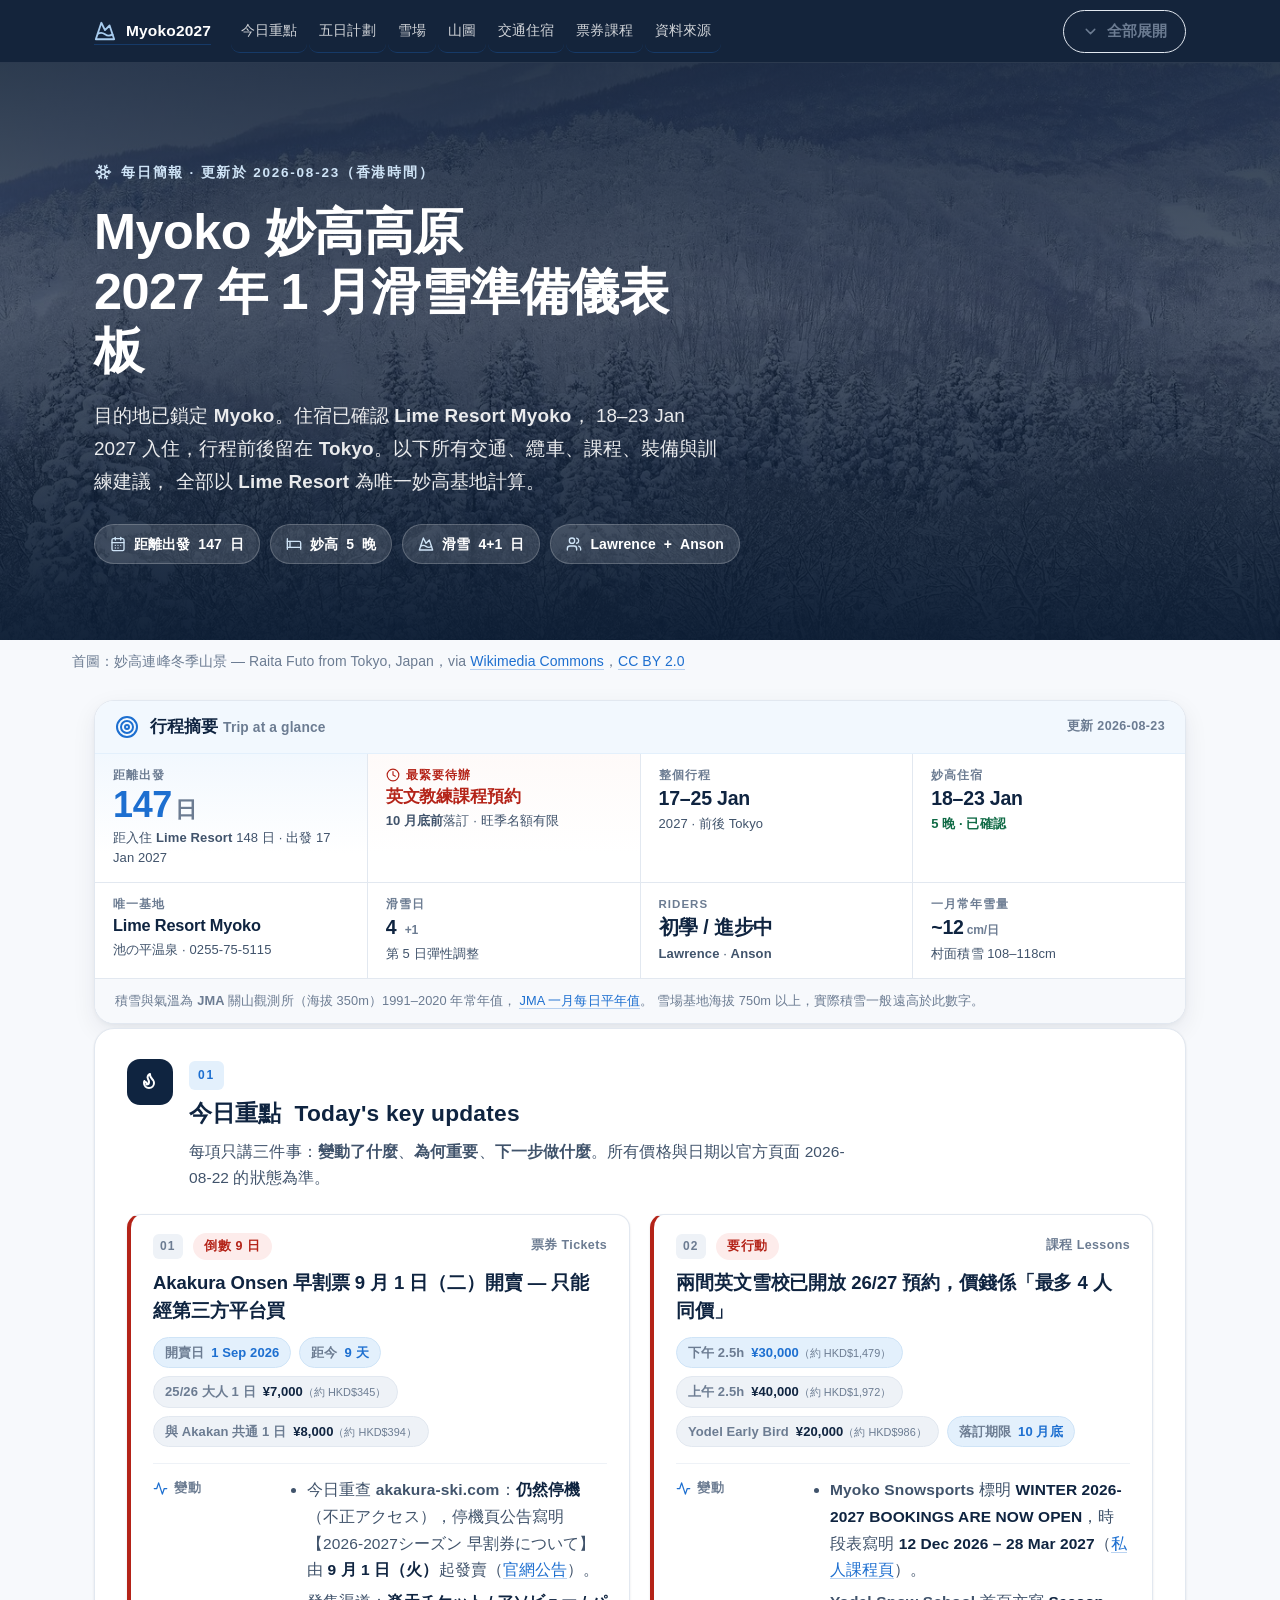
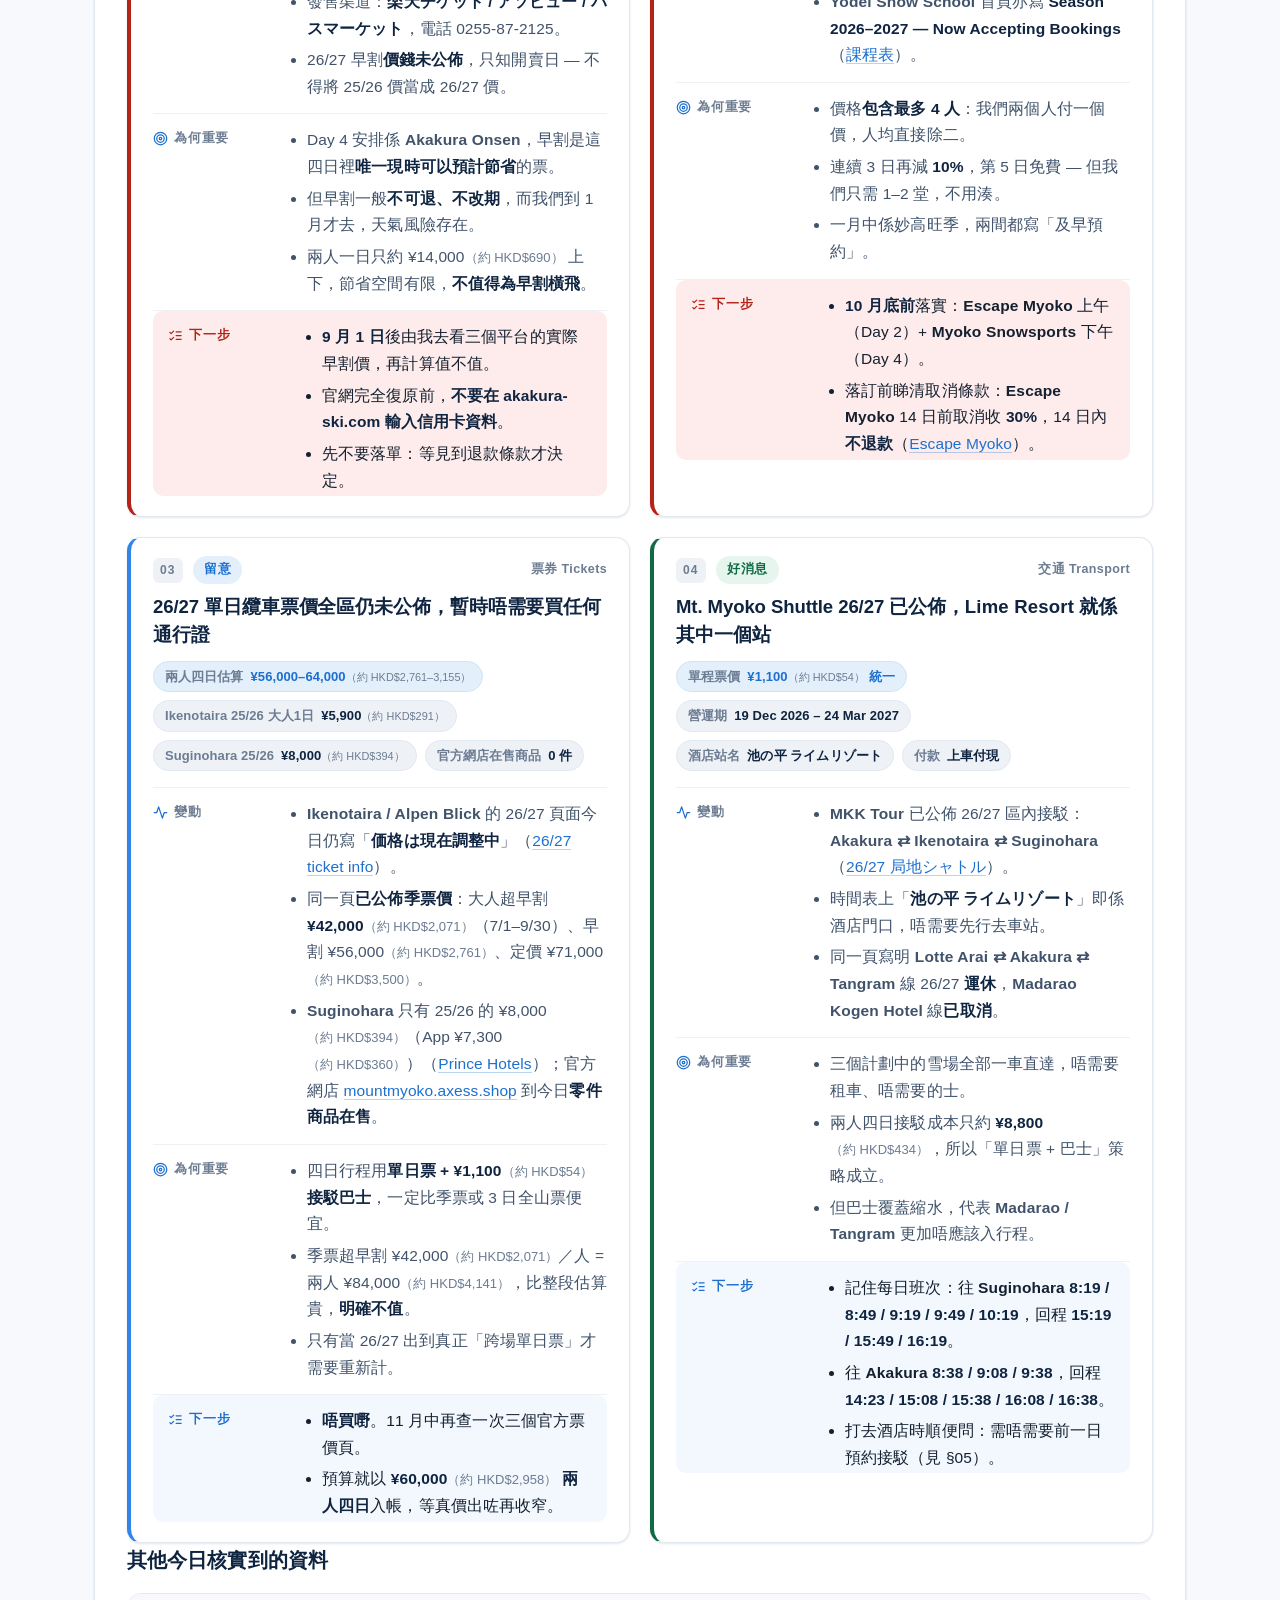
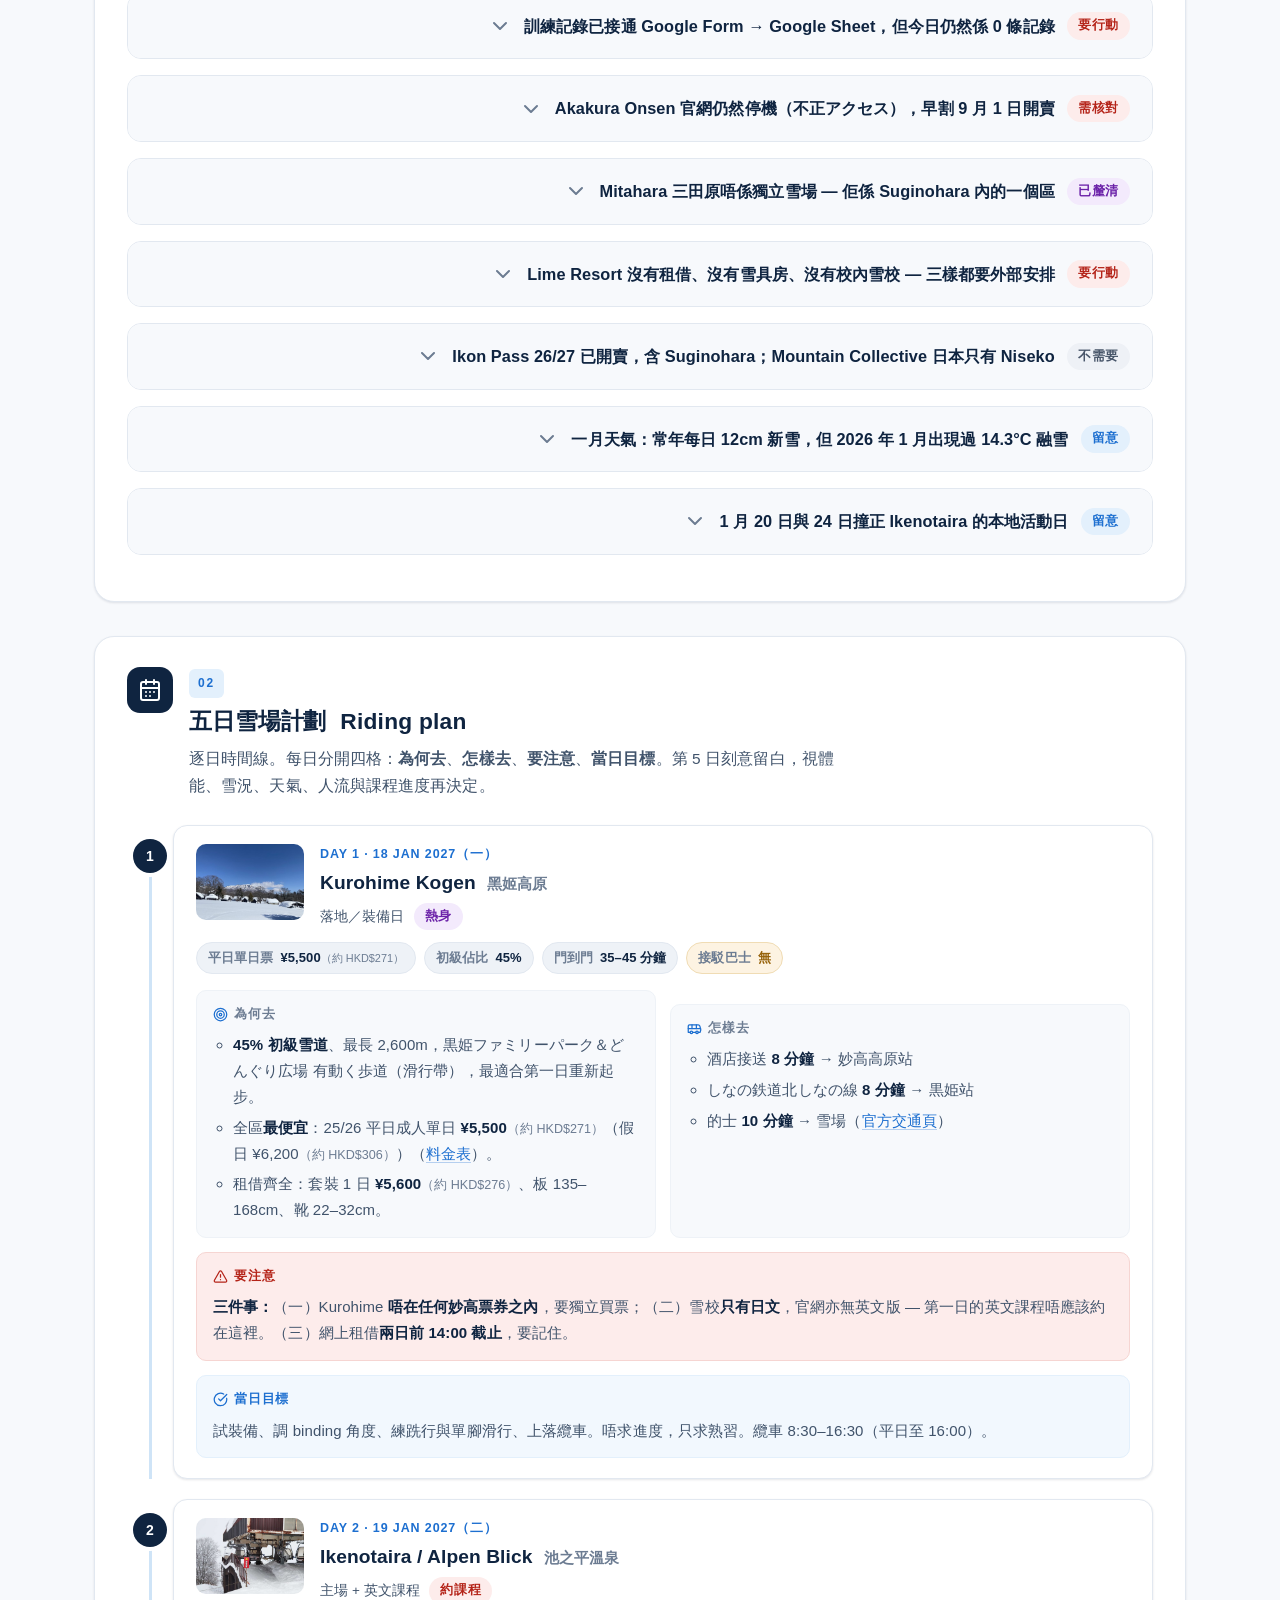
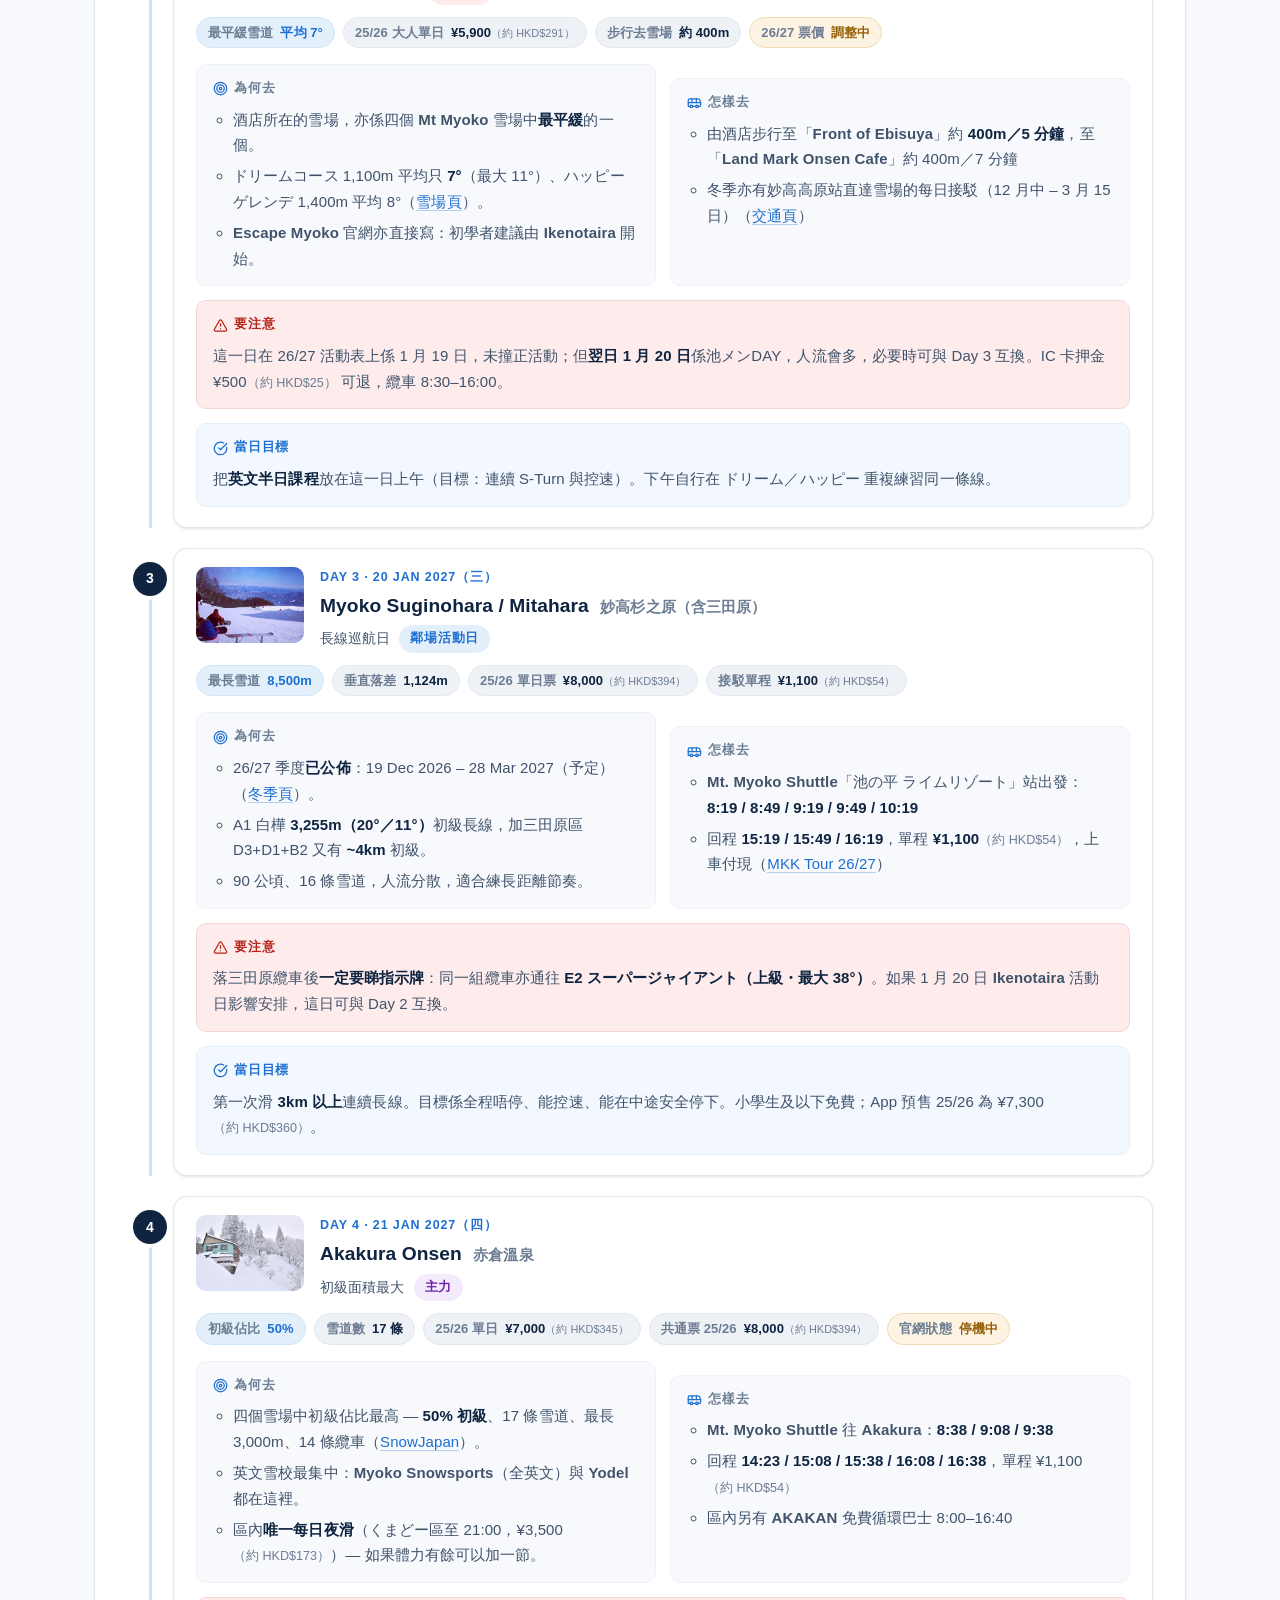
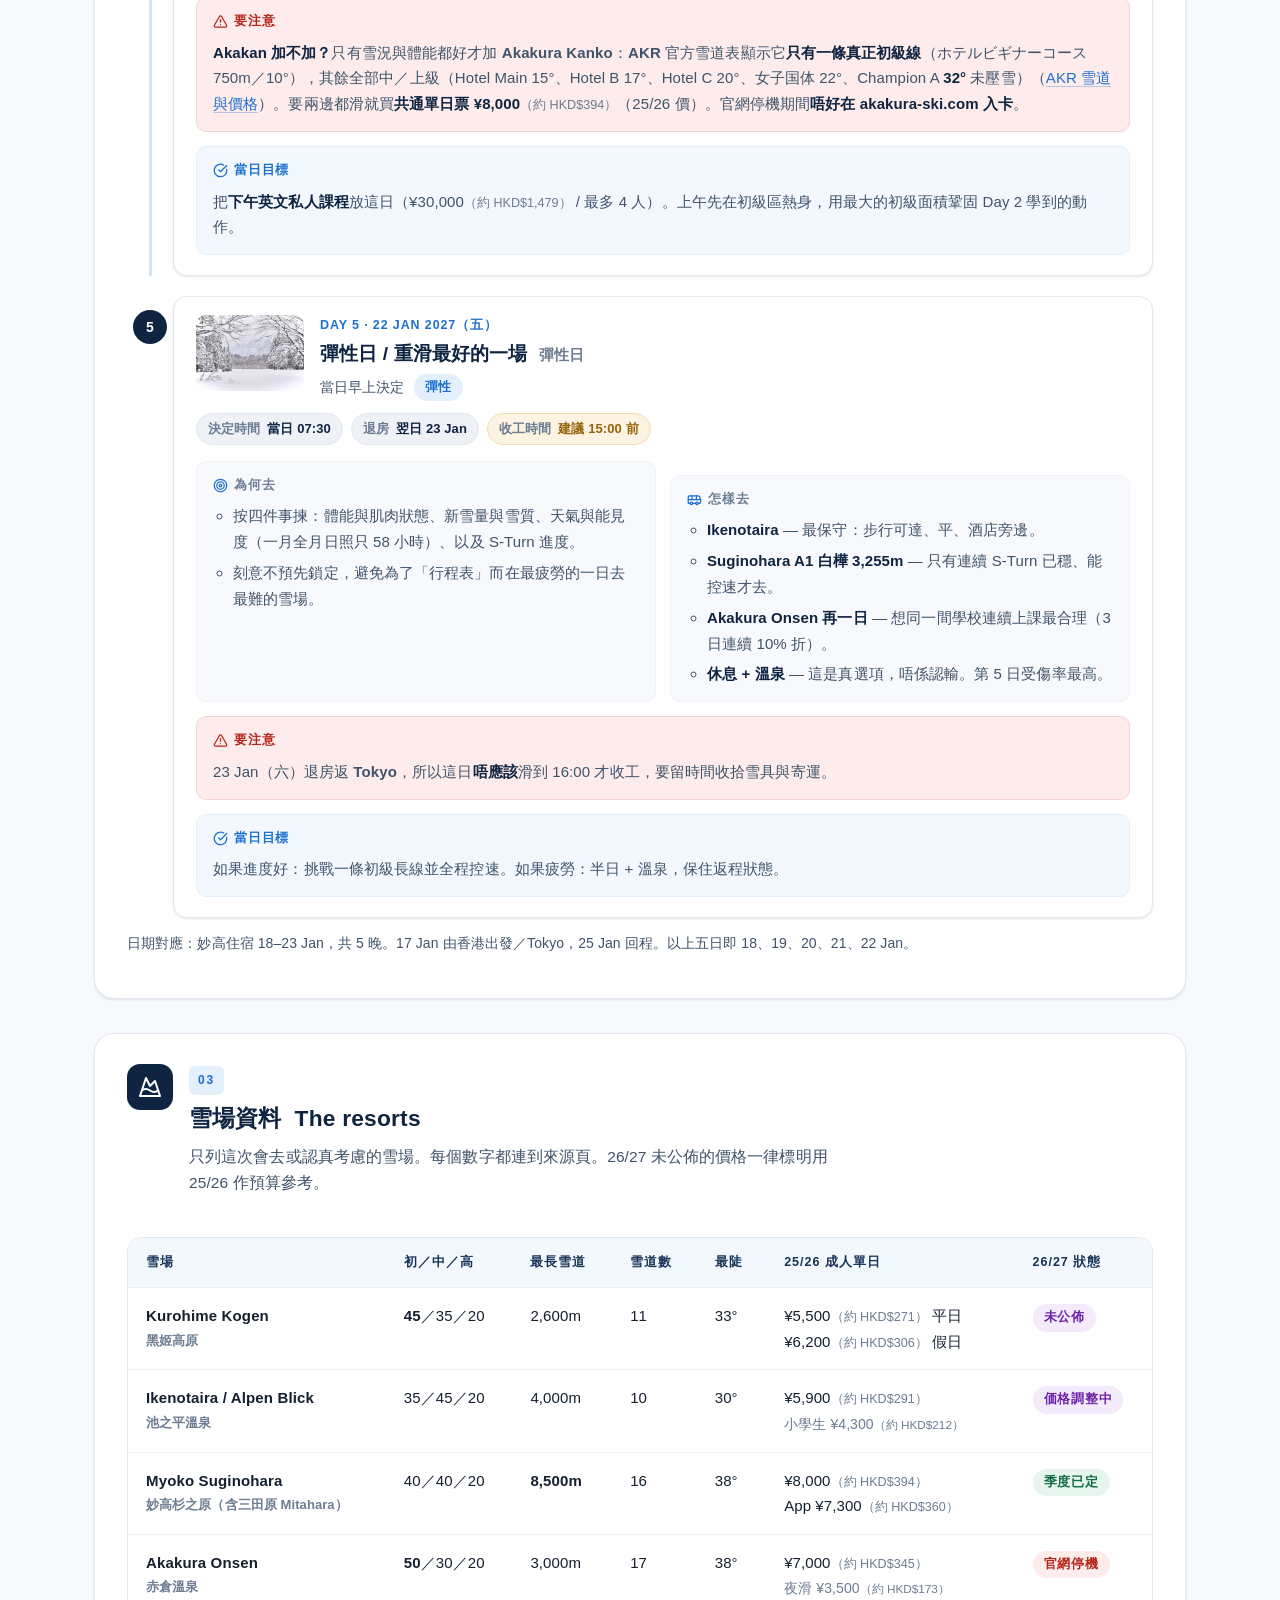
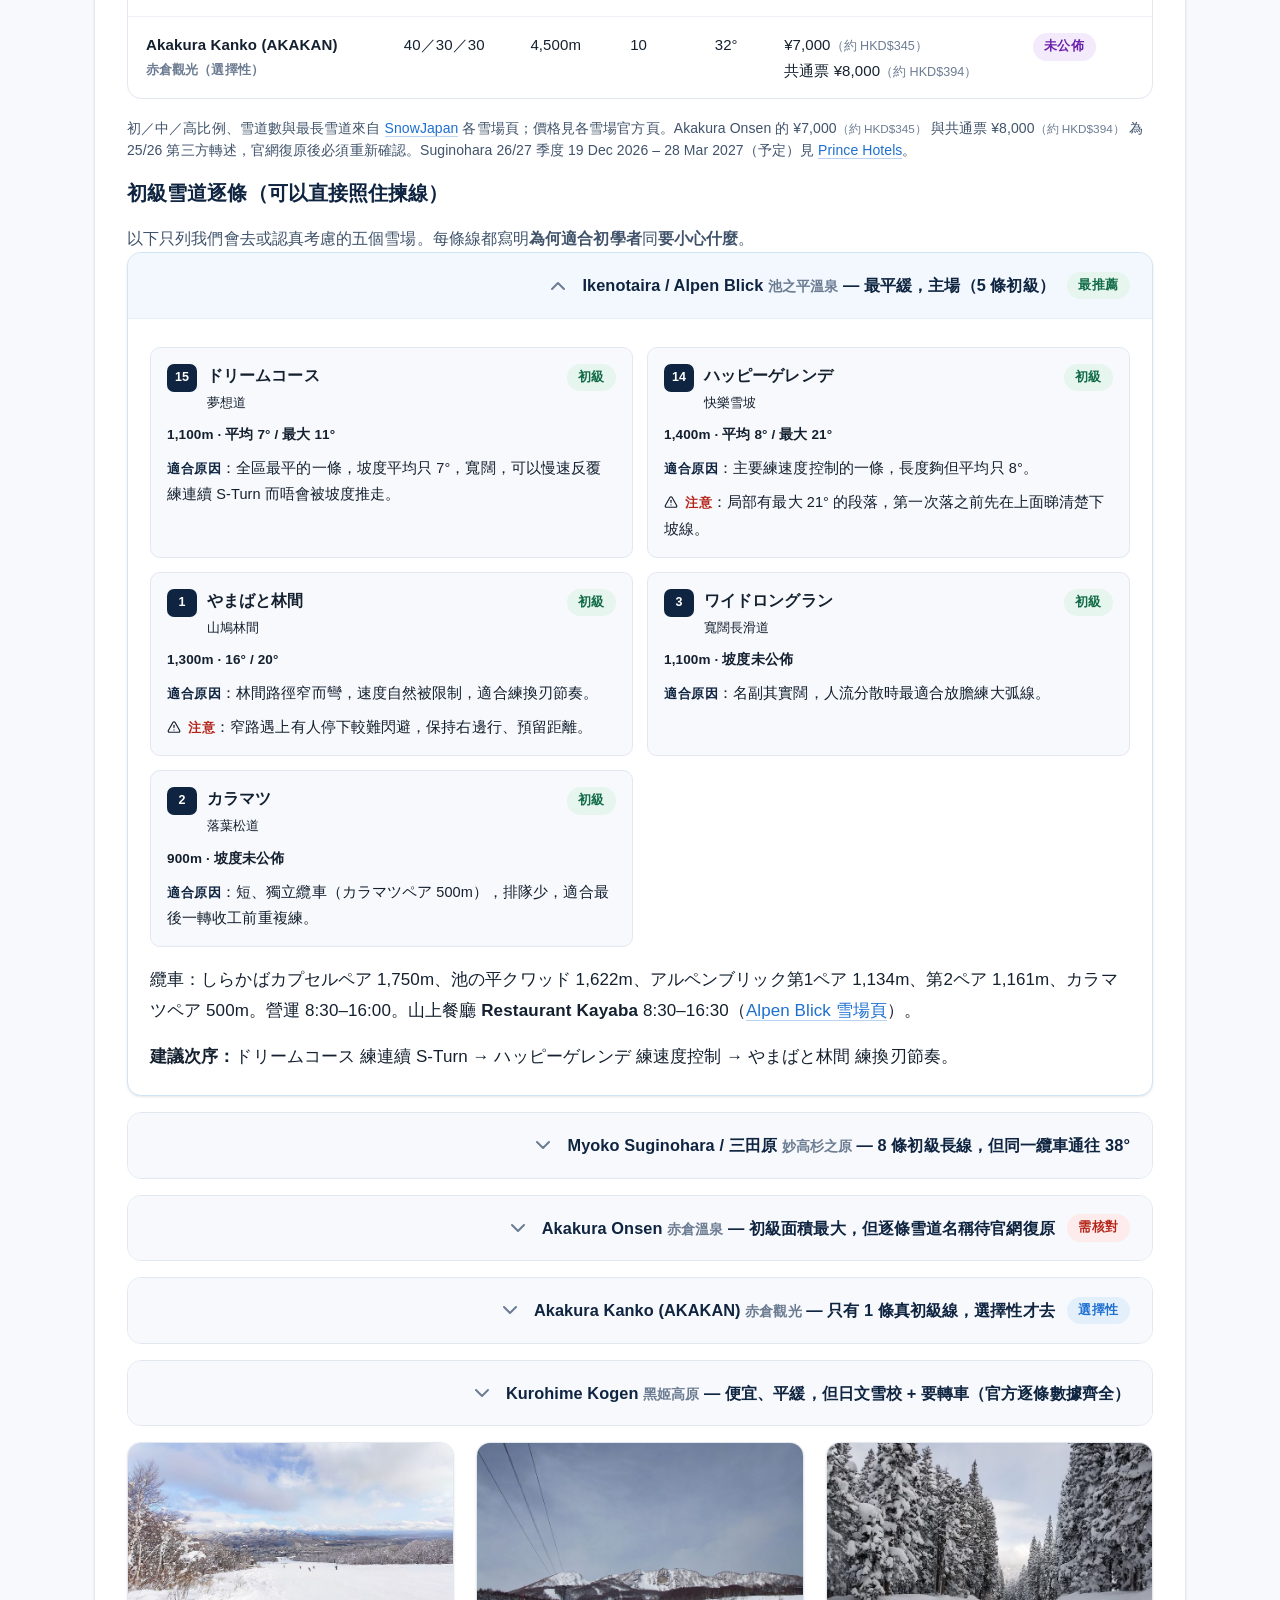
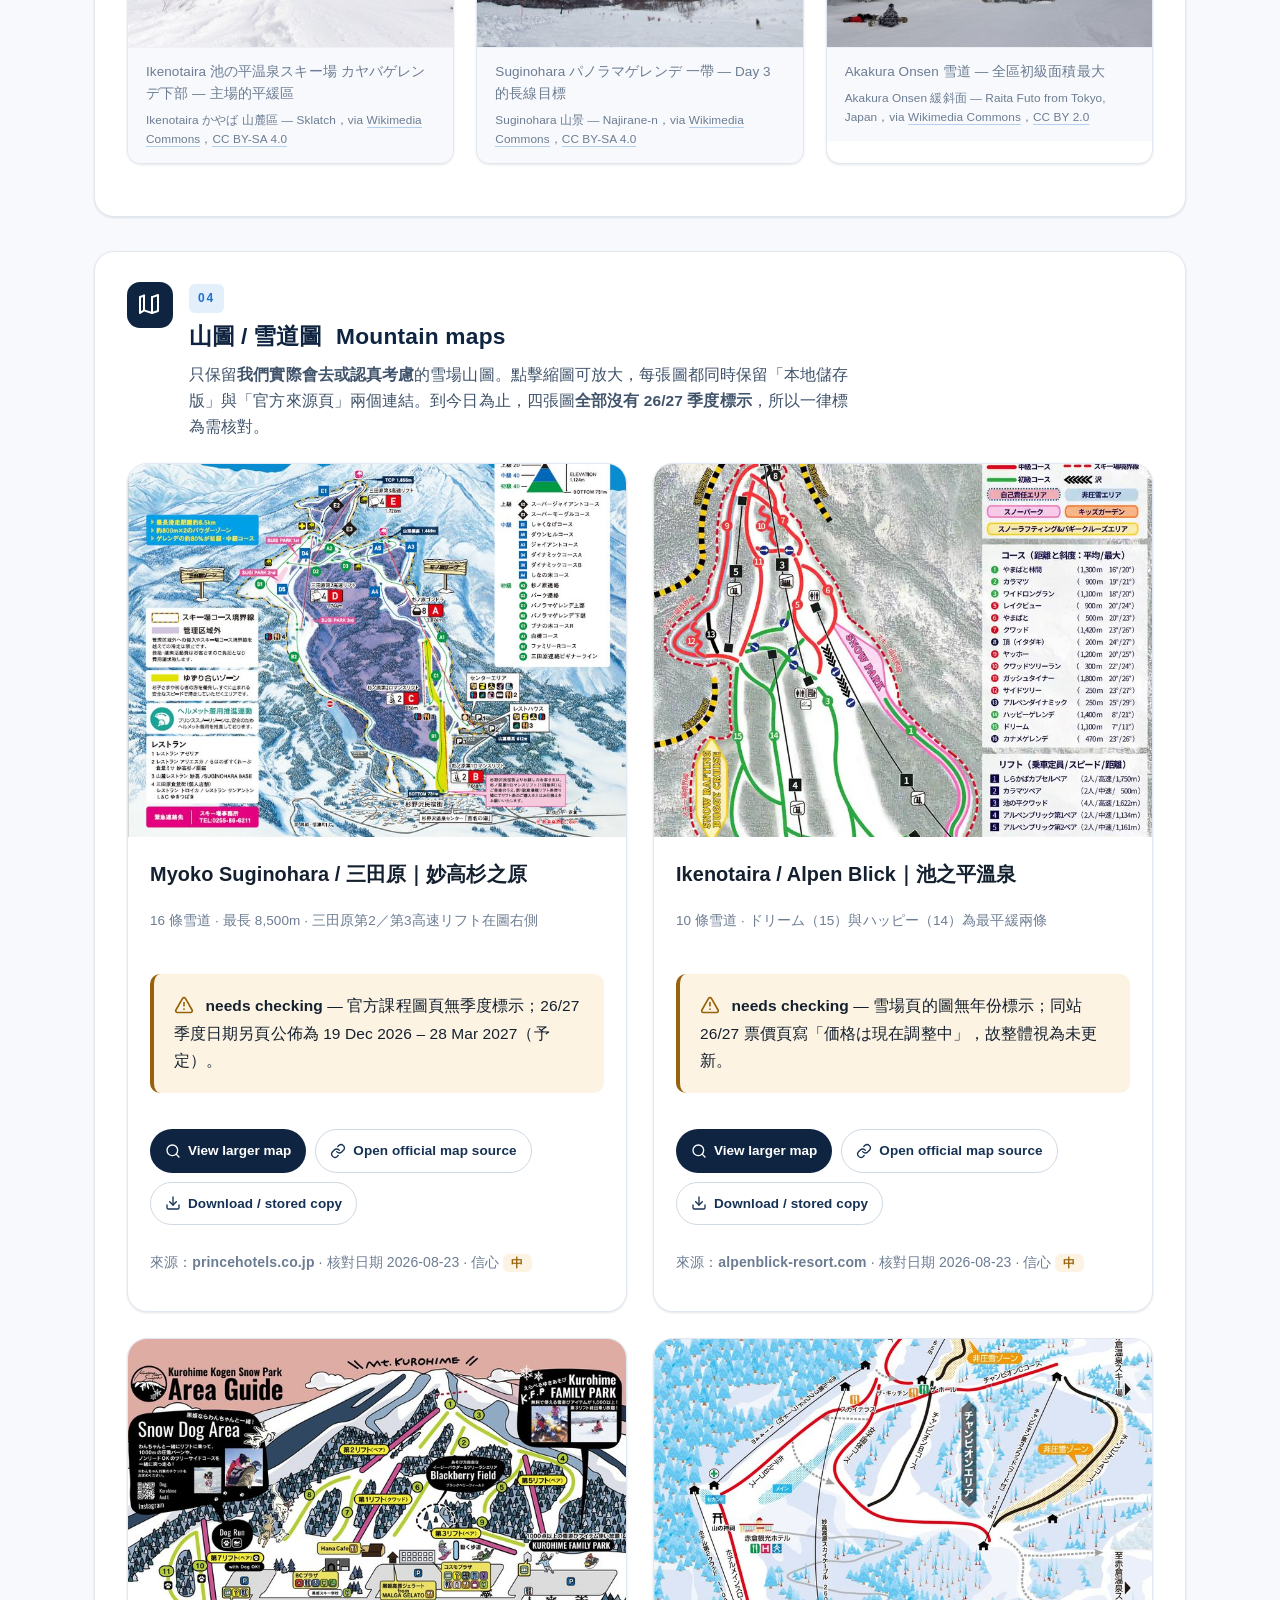
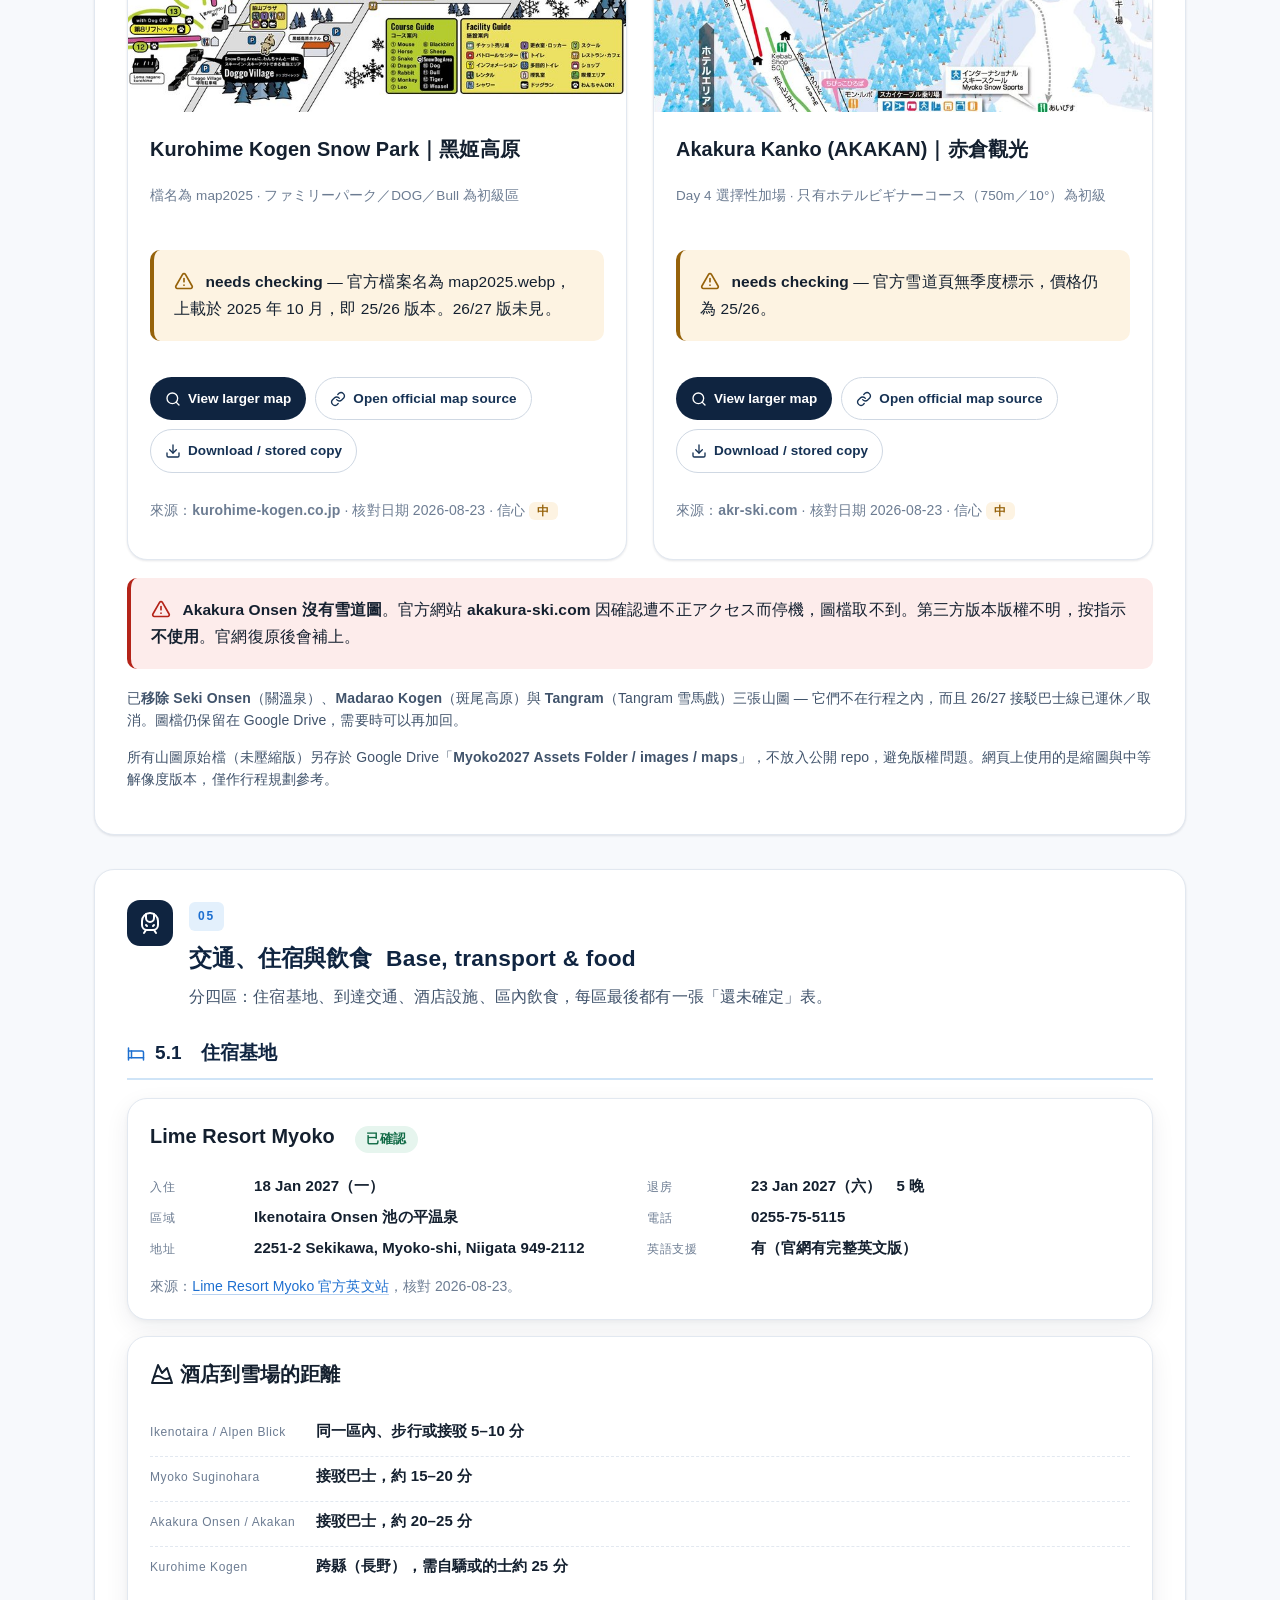
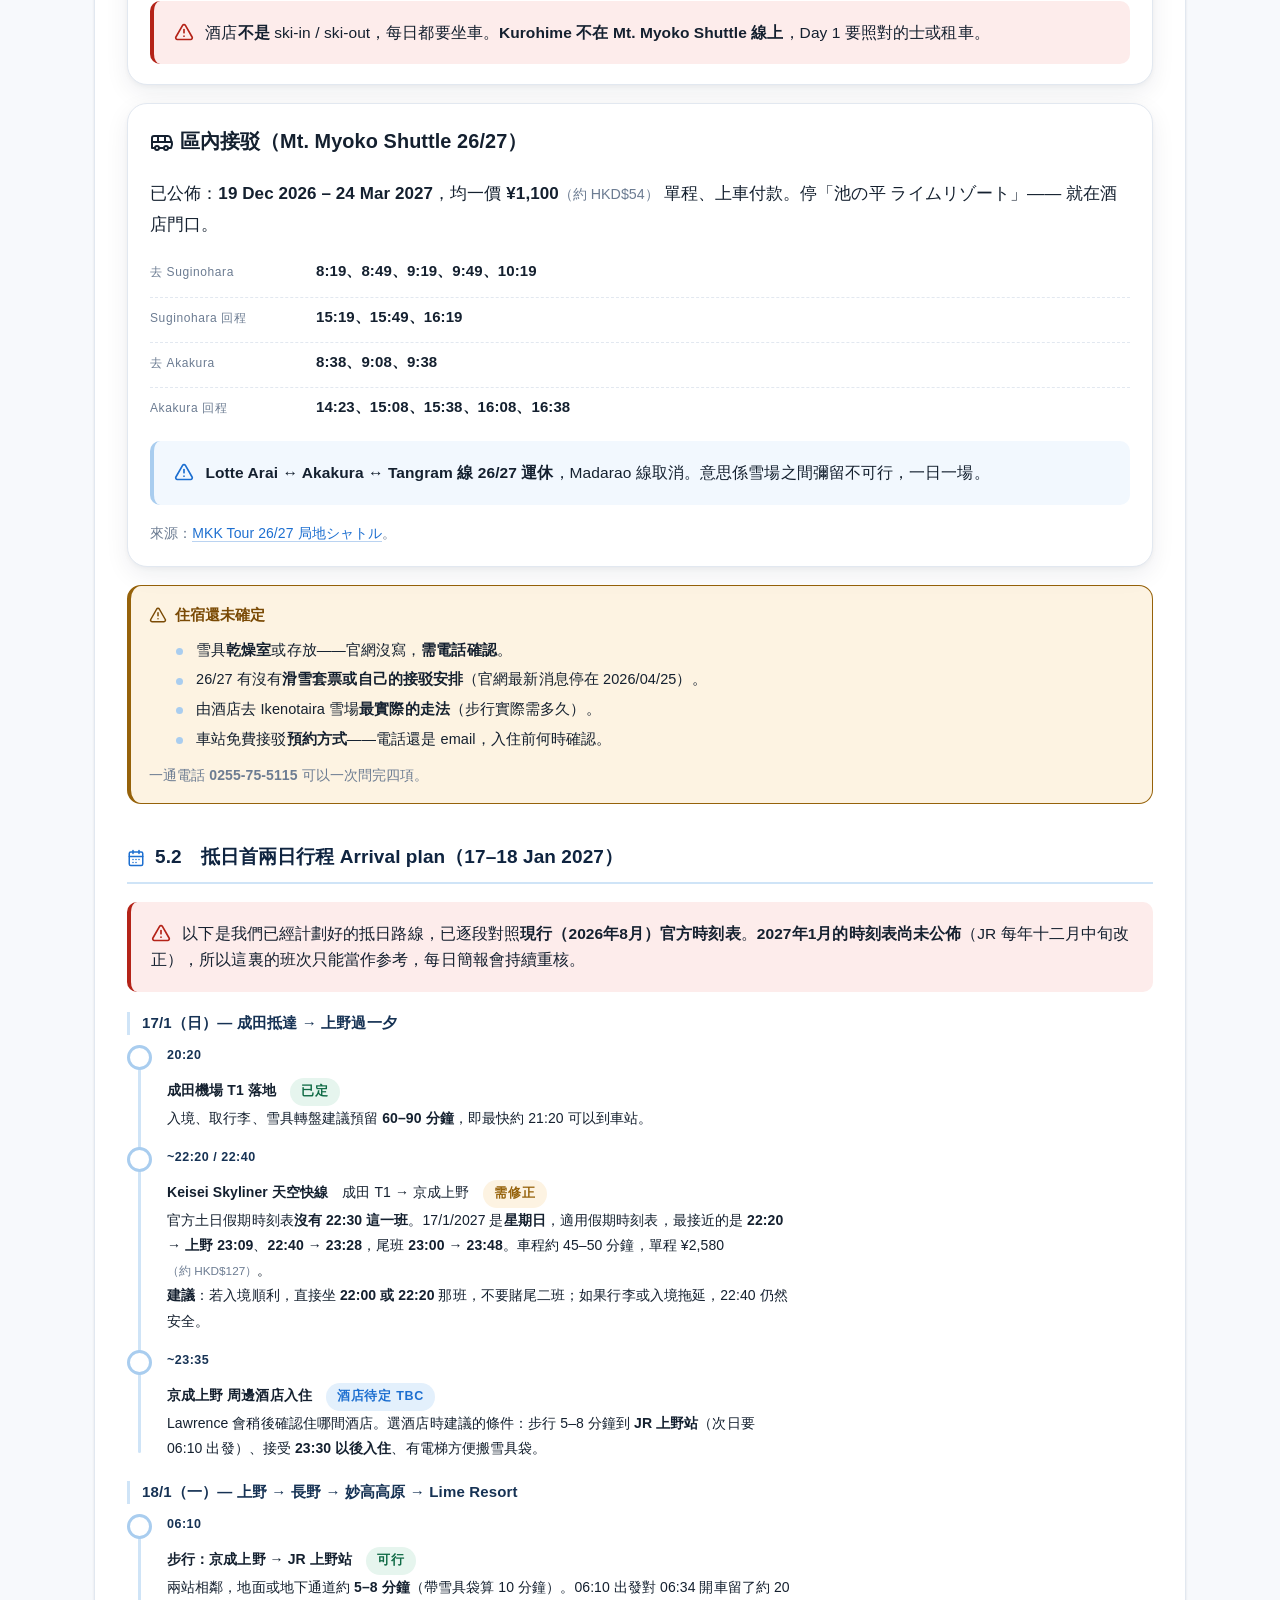
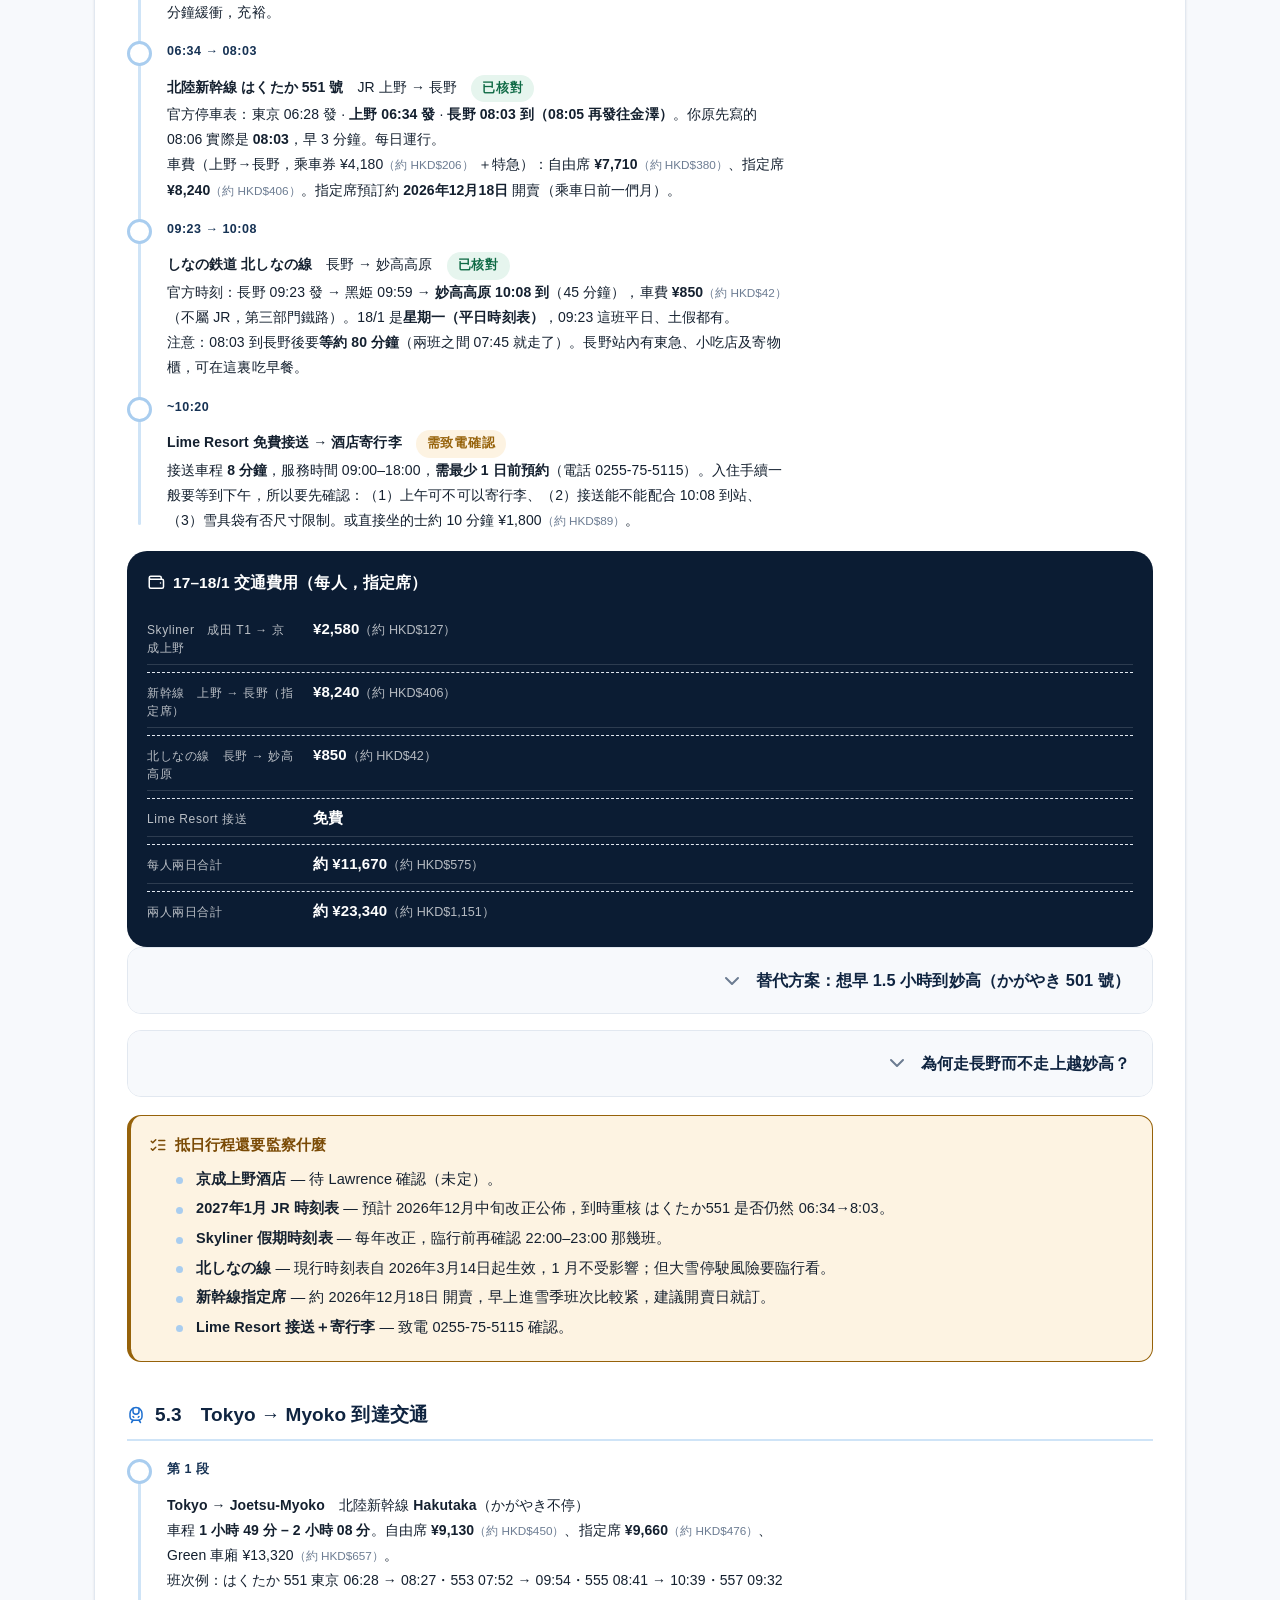
==== commit dc5132e0: "Daily Myoko briefing update - 2026-08-23" ====
--- a/index.html
+++ b/index.html
@@ -82,5 +82,5 @@
   <p class="tag-foot">積雪與氣溫為 <span class="en">JMA</span> 關山觀測所（海拔 350m）1991–2020 年常年值，
   <a href="https://www.data.jma.go.jp/stats/etrn/view/nml_amd_d.php?prec_no=54&amp;block_no=0998&amp;year=&amp;month=1&amp;day=&amp;view=p1" target="_blank" rel="noopener">JMA 一月每日平年值</a>。
   雪場基地海拔 750m 以上，實際積雪一般遠高於此數字。</p>
-</section><section class="section" id="today"><div class="section-head"><span class="section-icon"><svg class="ic" viewBox="0 0 24 24" aria-hidden="true"><use href="#i-flame"/></svg></span><div><p class="section-num">01</p><h2 class="section-title">今日重點 <span class="en">Today's key updates</span></h2><p class="section-sub">每項只講三件事：<b>變動了什麼</b>、<b>為何重要</b>、<b>下一步做什麼</b>。所有價格與日期以官方頁面 2026-08-22 的狀態為準。</p></div></div><div class="section-body"><div class="upd-grid"><article class="upd upd-urgent"><div class="upd-top"><span class="upd-rank">01</span><span class="badge b-urgent">倒數 9 日</span><span class="upd-tag">票券 Tickets</span></div><h3 class="upd-title">Akakura Onsen 早割票 <b>9 月 1 日（二）</b>開賣 — 只能經第三方平台買</h3><div class="upd-facts"><span class="fchip fchip-hot"><span class="fchip-l">開賣日</span><b class="fchip-v">1 Sep 2026</b></span><span class="fchip fchip-hot"><span class="fchip-l">距今</span><b class="fchip-v">9 天</b></span><span class="fchip "><span class="fchip-l">25/26 大人 1 日</span><b class="fchip-v">¥7,000<span class="hkd">（約 HKD$345）</span></b></span><span class="fchip "><span class="fchip-l">與 Akakan 共通 1 日</span><b class="fchip-v">¥8,000<span class="hkd">（約 HKD$394）</span></b></span></div><div class="upd-rows"><div class="upd-row"><p class="upd-k"><svg class="ic ic-xs" viewBox="0 0 24 24" aria-hidden="true"><use href="#i-activity"/></svg> 變動</p><div class="upd-t"><ul class="tight"><li>今日重查 <span class="en">akakura-ski.com</span>：<b>仍然停機</b>（不正アクセス），停機頁公告寫明【2026-2027シーズン 早割券について】由 <b>9 月 1 日（火）</b>起發賣（<a href="https://www.akakura-ski.com/" target="_blank" rel="noopener">官網公告</a>）。</li><li>發售渠道：<b>楽天チケット / アソビュー / パスマーケット</b>，電話 0255-87-2125。</li><li>26/27 早割<b>價錢未公佈</b>，只知開賣日 — 不得將 25/26 價當成 26/27 價。</li></ul></div></div><div class="upd-row"><p class="upd-k"><svg class="ic ic-xs" viewBox="0 0 24 24" aria-hidden="true"><use href="#i-target"/></svg> 為何重要</p><div class="upd-t"><ul class="tight"><li>Day 4 安排係 <span class="en">Akakura Onsen</span>，早割是這四日裡<b>唯一現時可以預計節省</b>的票。</li><li>但早割一般<b>不可退、不改期</b>，而我們到 1 月才去，天氣風險存在。</li><li>兩人一日只約 ¥14,000<span class="hkd">（約 HKD$690）</span> 上下，節省空間有限，<b>不值得為早割橫飛</b>。</li></ul></div></div><div class="upd-row upd-do"><p class="upd-k"><svg class="ic ic-xs" viewBox="0 0 24 24" aria-hidden="true"><use href="#i-list-checks"/></svg> 下一步</p><div class="upd-t"><ul class="tight"><li><b>9 月 1 日</b>後由我去看三個平台的實際早割價，再計算值不值。</li><li>官網完全復原前，<b>不要在 akakura-ski.com 輸入信用卡資料</b>。</li><li>先不要落單：等見到退款條款才決定。</li></ul></div></div></div></article><article class="upd upd-urgent"><div class="upd-top"><span class="upd-rank">02</span><span class="badge b-urgent">要行動</span><span class="upd-tag">課程 Lessons</span></div><h3 class="upd-title">兩間英文雪校已開放 26/27 預約，價錢係「最多 4 人同價」</h3><div class="upd-facts"><span class="fchip fchip-hot"><span class="fchip-l">下午 2.5h</span><b class="fchip-v">¥30,000<span class="hkd">（約 HKD$1,479）</span></b></span><span class="fchip "><span class="fchip-l">上午 2.5h</span><b class="fchip-v">¥40,000<span class="hkd">（約 HKD$1,972）</span></b></span><span class="fchip "><span class="fchip-l">Yodel Early Bird</span><b class="fchip-v">¥20,000<span class="hkd">（約 HKD$986）</span></b></span><span class="fchip fchip-hot"><span class="fchip-l">落訂期限</span><b class="fchip-v">10 月底</b></span></div><div class="upd-rows"><div class="upd-row"><p class="upd-k"><svg class="ic ic-xs" viewBox="0 0 24 24" aria-hidden="true"><use href="#i-activity"/></svg> 變動</p><div class="upd-t"><ul class="tight"><li><span class="en">Myoko Snowsports</span> 標明 <b>WINTER 2026-2027 BOOKINGS ARE NOW OPEN</b>，時段表寫明 <b>12 Dec 2026 – 28 Mar 2027</b>（<a href="https://myokosnowsports.com/akakura/snowsports-school/private-lessons/" target="_blank" rel="noopener">私人課程頁</a>）。</li><li><span class="en">Yodel Snow School</span> 首頁亦寫 <b>Season 2026–2027 — Now Accepting Bookings</b>（<a href="http://www.yodelsnow.com/lessonmenu.html" target="_blank" rel="noopener">課程表</a>）。</li></ul></div></div><div class="upd-row"><p class="upd-k"><svg class="ic ic-xs" viewBox="0 0 24 24" aria-hidden="true"><use href="#i-target"/></svg> 為何重要</p><div class="upd-t"><ul class="tight"><li>價格<b>包含最多 4 人</b>：我們兩個人付一個價，人均直接除二。</li><li>連續 3 日再減 <b>10%</b>，第 5 日免費 — 但我們只需 1–2 堂，不用湊。</li><li>一月中係妙高旺季，兩間都寫「及早預約」。</li></ul></div></div><div class="upd-row upd-do"><p class="upd-k"><svg class="ic ic-xs" viewBox="0 0 24 24" aria-hidden="true"><use href="#i-list-checks"/></svg> 下一步</p><div class="upd-t"><ul class="tight"><li><b>10 月底前</b>落實：<span class="en">Escape Myoko</span> 上午（Day 2）+ <span class="en">Myoko Snowsports</span> 下午（Day 4）。</li><li>落訂前睇清取消條款：<span class="en">Escape Myoko</span> 14 日前取消收 <b>30%</b>，14 日內<b>不退款</b>（<a href="https://escapemyoko.com/myoko-ski-snowboard-lessons/" target="_blank" rel="noopener">Escape Myoko</a>）。</li></ul></div></div></div></article><article class="upd upd-watch"><div class="upd-top"><span class="upd-rank">03</span><span class="badge b-watch">留意</span><span class="upd-tag">票券 Tickets</span></div><h3 class="upd-title">26/27 單日纜車票價全區仍未公佈，暫時唔需要買任何通行證</h3><div class="upd-facts"><span class="fchip fchip-hot"><span class="fchip-l">兩人四日估算</span><b class="fchip-v">¥56,000–64,000<span class="hkd">（約 HKD$2,761–3,155）</span></b></span><span class="fchip "><span class="fchip-l">Ikenotaira 25/26 大人1日</span><b class="fchip-v">¥5,900<span class="hkd">（約 HKD$291）</span></b></span><span class="fchip "><span class="fchip-l">Suginohara 25/26</span><b class="fchip-v">¥8,000<span class="hkd">（約 HKD$394）</span></b></span><span class="fchip "><span class="fchip-l">官方網店在售商品</span><b class="fchip-v">0 件</b></span></div><div class="upd-rows"><div class="upd-row"><p class="upd-k"><svg class="ic ic-xs" viewBox="0 0 24 24" aria-hidden="true"><use href="#i-activity"/></svg> 變動</p><div class="upd-t"><ul class="tight"><li><span class="en">Ikenotaira / Alpen Blick</span> 的 26/27 頁面今日仍寫「<b>価格は現在調整中</b>」（<a href="https://alpenblick-resort.com/ski/26-27-ticket-info" target="_blank" rel="noopener">26/27 ticket info</a>）。</li><li>同一頁<b>已公佈季票價</b>：大人超早割 <b>¥42,000<span class="hkd">（約 HKD$2,071）</span></b>（7/1–9/30）、早割 ¥56,000<span class="hkd">（約 HKD$2,761）</span>、定價 ¥71,000<span class="hkd">（約 HKD$3,500）</span>。</li><li><span class="en">Suginohara</span> 只有 25/26 的 ¥8,000<span class="hkd">（約 HKD$394）</span>（App ¥7,300<span class="hkd">（約 HKD$360）</span>）（<a href="https://www.princehotels.co.jp/ski/myoko/winter/lift/" target="_blank" rel="noopener">Prince Hotels</a>）；官方網店 <a href="https://mountmyoko.axess.shop/en/Products/Tickets/" target="_blank" rel="noopener">mountmyoko.axess.shop</a> 到今日<b>零件商品在售</b>。</li></ul></div></div><div class="upd-row"><p class="upd-k"><svg class="ic ic-xs" viewBox="0 0 24 24" aria-hidden="true"><use href="#i-target"/></svg> 為何重要</p><div class="upd-t"><ul class="tight"><li>四日行程用<b>單日票 + ¥1,100<span class="hkd">（約 HKD$54）</span> 接駁巴士</b>，一定比季票或 3 日全山票便宜。</li><li>季票超早割 ¥42,000<span class="hkd">（約 HKD$2,071）</span>／人 = 兩人 ¥84,000<span class="hkd">（約 HKD$4,141）</span>，比整段估算貴，<b>明確不值</b>。</li><li>只有當 26/27 出到真正「跨場單日票」才需要重新計。</li></ul></div></div><div class="upd-row upd-do"><p class="upd-k"><svg class="ic ic-xs" viewBox="0 0 24 24" aria-hidden="true"><use href="#i-list-checks"/></svg> 下一步</p><div class="upd-t"><ul class="tight"><li><b>唔買嘢</b>。11 月中再查一次三個官方票價頁。</li><li>預算就以 <b>¥60,000<span class="hkd">（約 HKD$2,958）</span> 兩人四日</b>入帳，等真價出咗再收窄。</li></ul></div></div></div></article><article class="upd upd-ok"><div class="upd-top"><span class="upd-rank">04</span><span class="badge b-ok">好消息</span><span class="upd-tag">交通 Transport</span></div><h3 class="upd-title">Mt. Myoko Shuttle 26/27 已公佈，<span class="en">Lime Resort</span> 就係其中一個站</h3><div class="upd-facts"><span class="fchip fchip-hot"><span class="fchip-l">單程票價</span><b class="fchip-v">¥1,100<span class="hkd">（約 HKD$54）</span> 統一</b></span><span class="fchip "><span class="fchip-l">營運期</span><b class="fchip-v">19 Dec 2026 – 24 Mar 2027</b></span><span class="fchip "><span class="fchip-l">酒店站名</span><b class="fchip-v">池の平 ライムリゾート</b></span><span class="fchip "><span class="fchip-l">付款</span><b class="fchip-v">上車付現</b></span></div><div class="upd-rows"><div class="upd-row"><p class="upd-k"><svg class="ic ic-xs" viewBox="0 0 24 24" aria-hidden="true"><use href="#i-activity"/></svg> 變動</p><div class="upd-t"><ul class="tight"><li><span class="en">MKK Tour</span> 已公佈 26/27 區內接駁：<span class="en">Akakura ⇄ Ikenotaira ⇄ Suginohara</span>（<a href="https://www.mkk-tour.com/localshuttle2026-2027" target="_blank" rel="noopener">26/27 局地シャトル</a>）。</li><li>時間表上「<b>池の平 ライムリゾート</b>」即係酒店門口，唔需要先行去車站。</li><li>同一頁寫明 <span class="en">Lotte Arai ⇄ Akakura ⇄ Tangram</span> 線 26/27 <b>運休</b>，<span class="en">Madarao Kogen Hotel</span> 線<b>已取消</b>。</li></ul></div></div><div class="upd-row"><p class="upd-k"><svg class="ic ic-xs" viewBox="0 0 24 24" aria-hidden="true"><use href="#i-target"/></svg> 為何重要</p><div class="upd-t"><ul class="tight"><li>三個計劃中的雪場全部一車直達，唔需要租車、唔需要的士。</li><li>兩人四日接駁成本只約 <b>¥8,800<span class="hkd">（約 HKD$434）</span></b>，所以「單日票 + 巴士」策略成立。</li><li>但巴士覆蓋縮水，代表 <span class="en">Madarao / Tangram</span> 更加唔應該入行程。</li></ul></div></div><div class="upd-row upd-do"><p class="upd-k"><svg class="ic ic-xs" viewBox="0 0 24 24" aria-hidden="true"><use href="#i-list-checks"/></svg> 下一步</p><div class="upd-t"><ul class="tight"><li>記住每日班次：往 <span class="en">Suginohara</span> <b>8:19 / 8:49 / 9:19 / 9:49 / 10:19</b>，回程 <b>15:19 / 15:49 / 16:19</b>。</li><li>往 <span class="en">Akakura</span> <b>8:38 / 9:08 / 9:38</b>，回程 <b>14:23 / 15:08 / 15:38 / 16:08 / 16:38</b>。</li><li>打去酒店時順便問：需唔需要前一日預約接駁（見 §05）。</li></ul></div></div></div></article></div><h3 class="sub">其他今日核實到的資料</h3><details class="acc"><summary><svg class="ic chev" viewBox="0 0 24 24" aria-hidden="true"><use href="#i-chevron-down"/></svg><span>訓練記錄已接通 Google Form → Google Sheet，但今日仍然係 0 條記錄</span><span class="badge b-urgent">要行動</span></summary><div class="acc-body"><p>今朝建置前已經讀過回應 Sheet，連線正常，<b>回應數目 0</b> — 即係表單開通之後兩位都未填過任何一次訓練。</p><p>流程：手機填 <a href="https://docs.google.com/forms/d/e/1FAIpQLSeLAHz8UONjJiR4PbydRET2NGqAT2LRgrC7Te6PLS9SSYJ2ig/viewform" target="_blank" rel="noopener">訓練記錄表單</a> → 答案寫入 Google Sheet → 每朝 08:00 簡報自動讀成 <span class="en">data/training/*.json</span> → 靜態顯示在 §07。換手機、清 cookie 都<b>不會</b>遺失。</p><p class="note note-warn"><svg class="ic ic-sm" viewBox="0 0 24 24" aria-hidden="true"><use href="#i-alert-triangle"/></svg> <b>要行動：</b>每次練完（香港室內雪場、陸上練習、健身房都算）填一次，我才可以估等級同改訓練計劃。現時 §07 的等級估算<b>沒有任何數據支持</b>，所以只當係空白起點。</p></div></details><details class="acc"><summary><svg class="ic chev" viewBox="0 0 24 24" aria-hidden="true"><use href="#i-chevron-down"/></svg><span>Akakura Onsen 官網仍然停機（不正アクセス），早割 9 月 1 日開賣</span><span class="badge b-urgent">需核對</span></summary><div class="acc-body"><p>官網 <span class="en">akakura-ski.com</span> 因確認遭到不正アクセス而暫停服務。停機前公告寫明【2026-2027シーズン 早割券について】由 <b>9 月 1 日（二）</b>起經 楽天チケット / アソビュー / パスマーケット 發售，電話 0255-87-2125，巴士預約暫停。</p><p class="note note-warn"><svg class="ic ic-sm" viewBox="0 0 24 24" aria-hidden="true"><use href="#i-alert-triangle"/></svg> <b>官網復原前，唔好在該網站輸入信用卡資料。</b>要買早割就經上述三個第三方平台。</p><p>因為官網停機，今日改用第三方核實到 25/26 的官方價目結構：成人 1 日券（8:30–17:00）<b>¥7,000<span class="hkd">（約 HKD$345）</span></b>、1 日 passport（8:30–收工）<b>¥8,500<span class="hkd">（約 HKD$419）</span></b>、5 小時 ¥6,500<span class="hkd">（約 HKD$320）</span>、夜間 17:00–21:00 <b>¥3,500<span class="hkd">（約 HKD$173）</span></b>、單程券 ¥800<span class="hkd">（約 HKD$39）</span>、季票 ¥70,000<span class="hkd">（約 HKD$3,451）</span>。與 <span class="en">Akakura Kanko</span> 的<b>共通 1 日券成人 ¥8,000<span class="hkd">（約 HKD$394）</span></b>（<a href="https://www.snowjapan.com/ski-areas-in-japan/niigata-prefecture/myoko-city/akakura-onsen" target="_blank" rel="noopener">SnowJapan — Akakura Onsen</a>）。</p><p class="note note-flag"><svg class="ic ic-sm" viewBox="0 0 24 24" aria-hidden="true"><use href="#i-alert-triangle"/></svg> <b>數字有衝突要講清楚：</b>之前頁面把 <b>¥8,500<span class="hkd">（約 HKD$419）</span></b> 當成兩場共通票，但今日資料顯示 ¥8,500<span class="hkd">（約 HKD$419）</span> 係 Akakura Onsen 單場的延長 passport，共通票係 <b>¥8,000<span class="hkd">（約 HKD$394）</span></b>。兩個都係 25/26 的第三方轉述，官網復原後必須重新確認。</p><p>其他今日核實到的 Akakura Onsen 資料：26/27 預計 <b>12 月中 – 3 月下旬</b>（資料狀態「未更新」）、<b>14 條纜車</b>、頂 1,200m／垂直落差 550m、初中高 <b>50 / 30 / 20</b>、最長 3,000m、最斜 <b>38°</b>、17 條雪道、與 Akakura Kanko <b>雪道相連</b>，而且係區內<b>唯一每日夜滑</b>的雪場（くまどー區至 21:00）。</p></div></details><details class="acc"><summary><svg class="ic chev" viewBox="0 0 24 24" aria-hidden="true"><use href="#i-chevron-down"/></svg><span>Mitahara 三田原唔係獨立雪場 — 佢係 Suginohara 內的一個區</span><span class="badge b-check">已釐清</span></summary><div class="acc-body"><p>官方課程圖顯示 <b>三田原第2高速リフト（1,774m）</b>與<b>三田原第3高速リフト（1,726m）</b>係 <span class="en">Myoko Suginohara</span> 16 條雪道 / 5 條纜車系統內的 D、E 兩條，即係<b>用同一張 Suginohara 纜車票</b>，沒有獨立的 Mitahara 票（<a href="https://www.princehotels.co.jp/ski/myoko/winter/coursemap/" target="_blank" rel="noopener">Suginohara 課程圖</a>）。</p><p>三田原區內的初級線：<b>D3 三田原連絡ビギナーライン 896m（最大 12°／平均 6°）</b>、<b>D1 パノラマゲレンデ上部 1,925m（16°／12°）</b>、<b>B2 パノラマゲレンデ下部 2,124m（14°／8°）</b>，連埋大約 <b>4km</b> 連續初級坡度。</p><p class="note note-warn"><svg class="ic ic-sm" viewBox="0 0 24 24" aria-hidden="true"><use href="#i-alert-triangle"/></svg> 同一條纜車亦通往 <b>E2 スーパージャイアント（上級・最大 38°）</b>，落纜車後一定要睇清指示牌。</p></div></details><details class="acc"><summary><svg class="ic chev" viewBox="0 0 24 24" aria-hidden="true"><use href="#i-chevron-down"/></svg><span>Lime Resort 沒有租借、沒有雪具房、沒有校內雪校 — 三樣都要外部安排</span><span class="badge b-urgent">要行動</span></summary><div class="acc-body"><p>翻查官方設施頁與 FAQ，酒店<b>沒有提及</b>雪具租借、滑雪學校，亦<b>沒有寫明</b>雪具乾燥室；FAQ 只講到前台可以寄存行李（<a href="https://limeresorts.com/myoko/en/facility/" target="_blank" rel="noopener">Lime 設施</a>、<a href="https://limeresorts.com/myoko/en/faq/" target="_blank" rel="noopener">Lime FAQ</a>）。酒店內的 <span class="en">THE NORTH FACE</span> 店<b>只賣不租</b>。</p><p><b>要做的事：</b>打 <b>0255-75-5115</b> 問四件事 —（一）有無雪具乾燥／存放；（二）26/27 冬季有無滑雪套票；（三）由酒店去 <span class="en">Ikenotaira</span> 雪場最實際的走法；（四）接駁巴士需唔需要前一日預約。</p><p>租借可以用同一個池の平區內的 <b>カヤバレンタル</b> 或 <b>アルペンブリックレンタル（Rossignol）</b>（<a href="https://alpenblick-resort.com/ski" target="_blank" rel="noopener">Alpen Blick 雪場頁</a>）。另外 <span class="en">Ikenotaira</span> 季票持有人有 <b>カヤバレンタル 9 折</b>，但我們唔會買季票，用唔到。</p></div></details><details class="acc"><summary><svg class="ic chev" viewBox="0 0 24 24" aria-hidden="true"><use href="#i-chevron-down"/></svg><span>Ikon Pass 26/27 已開賣，含 Suginohara；Mountain Collective 日本只有 Niseko</span><span class="badge b-none">不需要</span></summary><div class="acc-body"><p><span class="en">Suginohara</span> 由 2025 年冬季起加入 <span class="en">Ikon Pass</span>，26/27 <span class="en">Ikon</span> 由 <b>US$1,449<span class="hkd">（約 HKD$11,302）</span></b> 起、<span class="en">Ikon Base</span> 由 <b>US$1,019<span class="hkd">（約 HKD$7,948）</span></b> 起（<a href="https://www.ikonpass.com/en/destinations/myoko-suginohara-ski-resort" target="_blank" rel="noopener">Ikon Pass — Myoko Suginohara</a>）。<span class="en">Mountain Collective</span> 26/27 日本目的地只有 <span class="en">Niseko</span>（<a href="https://mountaincollective.com/" target="_blank" rel="noopener">Mountain Collective</a>）。</p><p><b>結論：</b>四日行程買 <span class="en">Ikon</span> 完全唔值。單日票勝。</p></div></details><details class="acc"><summary><svg class="ic chev" viewBox="0 0 24 24" aria-hidden="true"><use href="#i-chevron-down"/></svg><span>一月天氣：常年每日 12cm 新雪，但 2026 年 1 月出現過 14.3°C 融雪</span><span class="badge b-watch">留意</span></summary><div class="acc-body"><p><span class="en">JMA</span> 關山觀測所 1991–2020 常年值：一月平均氣溫 <b>0.0°C</b>、最高 3.3°C／最低 −2.7°C、月降雪量 <b>385cm</b>、最深積雪 <b>172cm</b>、日照僅 58.1 小時。18–23 Jan 每日平年值都係<b>新雪 12cm</b>、積雪由 <b>108cm 升到 118cm</b>（<a href="https://www.data.jma.go.jp/stats/etrn/view/nml_amd_ym.php?prec_no=54&amp;block_no=0998" target="_blank" rel="noopener">JMA 月平年值</a>）。</p><p class="note note-warn"><svg class="ic ic-sm" viewBox="0 0 24 24" aria-hidden="true"><use href="#i-alert-triangle"/></svg> <b>現實風險：</b>2026 年 1 月 15–19 日出現真正融雪 — 最高氣溫連續 9.2 / 9.4 / <b>14.3</b> / 2.4 / 9.9 °C，積雪由 58cm 跌到 <b>34cm</b>，之後 20–25 日再急補到 156cm（<a href="https://www.data.jma.go.jp/stats/etrn/view/daily_a1.php?prec_no=54&amp;block_no=0998&amp;year=2026&amp;month=1&amp;day=&amp;view=" target="_blank" rel="noopener">JMA 2026 年 1 月每日記錄</a>）。</p><p><b>對初學者的意思：</b>唔好假設一定有粉雪。防水規格（<b>20K</b> 級）比保暖更重要，第 5 日彈性日要真係留返彈性。關山站海拔只有 350m，雪場基地 750–1,000m+，山上積雪一般遠多過以上數字。</p></div></details><details class="acc"><summary><svg class="ic chev" viewBox="0 0 24 24" aria-hidden="true"><use href="#i-chevron-down"/></svg><span>1 月 20 日與 24 日撞正 Ikenotaira 的本地活動日</span><span class="badge b-watch">留意</span></summary><div class="acc-body"><p>Ikenotaira 26/27 活動表列出 1 月 20 日「池メンDAY + かんずり雪さらし」、1 月 24 日「かんずりデー」、1 月 27 日「池ジョDAY」（<a href="https://alpenblick-resort.com/eventcampaign/26-27event" target="_blank" rel="noopener">26/27 活動頁</a>）。<b>20 及 24 日在我們行程之內</b>，預期本地人流較多。</p><p><b>建議：</b>如果 1 月 20 日安排 <span class="en">Ikenotaira</span>，就 8:30 開場即上山，或者將該日調去 <span class="en">Suginohara</span>。</p></div></details></div></section><section class="section" id="plan"><div class="section-head"><span class="section-icon"><svg class="ic" viewBox="0 0 24 24" aria-hidden="true"><use href="#i-calendar-days"/></svg></span><div><p class="section-num">02</p><h2 class="section-title">五日雪場計劃 <span class="en">Riding plan</span></h2><p class="section-sub">逐日時間線。每日分開四格：<b>為何去</b>、<b>怎樣去</b>、<b>要注意</b>、<b>當日目標</b>。第 5 日刻意留白，視體能、雪況、天氣、人流與課程進度再決定。</p></div></div><div class="section-body"><ol class="pl"><li class="pl-day"><div class="pl-rail"><span class="pl-dot">1</span><span class="pl-line"></span></div><article class="pl-card"><div class="pl-head"><img class="pl-thumb" src="assets/photos/kurohime-view-card.jpg" alt="Kurohime Kogen" loading="lazy" decoding="async"><div class="pl-headtext"><p class="pl-date">Day 1 · 18 Jan 2027（一）</p><h3 class="pl-place">Kurohime Kogen <span class="pl-zh">黑姬高原</span></h3><p class="pl-kicker">落地／裝備日 <span class="badge b-check">熱身</span></p></div></div><div class="upd-facts"><span class="fchip "><span class="fchip-l">平日單日票</span><b class="fchip-v">¥5,500<span class="hkd">（約 HKD$271）</span></b></span><span class="fchip "><span class="fchip-l">初級佔比</span><b class="fchip-v">45%</b></span><span class="fchip "><span class="fchip-l">門到門</span><b class="fchip-v">35–45 分鐘</b></span><span class="fchip fchip-warn"><span class="fchip-l">接駁巴士</span><b class="fchip-v">無</b></span></div><div class="pl-cells"><div class="pl-cell"><p class="pl-k"><svg class="ic ic-xs" viewBox="0 0 24 24" aria-hidden="true"><use href="#i-target"/></svg> 為何去</p><ul class="tight"><li><b>45% 初級雪道</b>、最長 2,600m，黒姫ファミリーパーク＆どんぐり広場 有動く歩道（滑行帶），最適合第一日重新起步。</li><li>全區<b>最便宜</b>：25/26 平日成人單日 <b>¥5,500<span class="hkd">（約 HKD$271）</span></b>（假日 ¥6,200<span class="hkd">（約 HKD$306）</span>）（<a href="https://kurohime-kogen.co.jp/winter/fee-guide/" target="_blank" rel="noopener">料金表</a>）。</li><li>租借齊全：套裝 1 日 <b>¥5,600<span class="hkd">（約 HKD$276）</span></b>、板 135–168cm、靴 22–32cm。</li></ul></div><div class="pl-cell"><p class="pl-k"><svg class="ic ic-xs" viewBox="0 0 24 24" aria-hidden="true"><use href="#i-bus"/></svg> 怎樣去</p><ul class="tight"><li>酒店接送 <b>8 分鐘</b> → 妙高高原站</li><li>しなの鉄道北しなの線 <b>8 分鐘</b> → 黒姫站</li><li>的士 <b>10 分鐘</b> → 雪場（<a href="https://kurohime-kogen.co.jp/winter/access/" target="_blank" rel="noopener">官方交通頁</a>）</li></ul></div></div><div class="pl-cell pl-warn"><p class="pl-k"><svg class="ic ic-xs" viewBox="0 0 24 24" aria-hidden="true"><use href="#i-alert-triangle"/></svg> 要注意</p><p><b>三件事：</b>（一）Kurohime <b>唔在任何妙高票券之內</b>，要獨立買票；（二）雪校<b>只有日文</b>，官網亦無英文版 — 第一日的英文課程唔應該約在這裡。（三）網上租借<b>兩日前 14:00 截止</b>，要記住。</p></div><div class="pl-cell pl-goal"><p class="pl-k"><svg class="ic ic-xs" viewBox="0 0 24 24" aria-hidden="true"><use href="#i-check-circle"/></svg> 當日目標</p><p>試裝備、調 binding 角度、練跣行與單腳滑行、上落纜車。唔求進度，只求熟習。纜車 8:30–16:30（平日至 16:00）。</p></div></article></li><li class="pl-day"><div class="pl-rail"><span class="pl-dot">2</span><span class="pl-line"></span></div><article class="pl-card"><div class="pl-head"><img class="pl-thumb" src="assets/photos/ikenotaira-lift-card.jpg" alt="Ikenotaira / Alpen Blick" loading="lazy" decoding="async"><div class="pl-headtext"><p class="pl-date">Day 2 · 19 Jan 2027（二）</p><h3 class="pl-place">Ikenotaira / Alpen Blick <span class="pl-zh">池之平溫泉</span></h3><p class="pl-kicker">主場 + 英文課程 <span class="badge b-urgent">約課程</span></p></div></div><div class="upd-facts"><span class="fchip fchip-hot"><span class="fchip-l">最平緩雪道</span><b class="fchip-v">平均 7°</b></span><span class="fchip "><span class="fchip-l">25/26 大人單日</span><b class="fchip-v">¥5,900<span class="hkd">（約 HKD$291）</span></b></span><span class="fchip "><span class="fchip-l">步行去雪場</span><b class="fchip-v">約 400m</b></span><span class="fchip fchip-warn"><span class="fchip-l">26/27 票價</span><b class="fchip-v">調整中</b></span></div><div class="pl-cells"><div class="pl-cell"><p class="pl-k"><svg class="ic ic-xs" viewBox="0 0 24 24" aria-hidden="true"><use href="#i-target"/></svg> 為何去</p><ul class="tight"><li>酒店所在的雪場，亦係四個 <span class="en">Mt Myoko</span> 雪場中<b>最平緩</b>的一個。</li><li>ドリームコース 1,100m 平均只 <b>7°</b>（最大 11°）、ハッピーゲレンデ 1,400m 平均 8°（<a href="https://alpenblick-resort.com/ski" target="_blank" rel="noopener">雪場頁</a>）。</li><li><span class="en">Escape Myoko</span> 官網亦直接寫：初學者建議由 <span class="en">Ikenotaira</span> 開始。</li></ul></div><div class="pl-cell"><p class="pl-k"><svg class="ic ic-xs" viewBox="0 0 24 24" aria-hidden="true"><use href="#i-bus"/></svg> 怎樣去</p><ul class="tight"><li>由酒店步行至「<span class="en">Front of Ebisuya</span>」約 <b>400m／5 分鐘</b>，至「<span class="en">Land Mark Onsen Cafe</span>」約 400m／7 分鐘</li><li>冬季亦有妙高高原站直達雪場的每日接駁（12 月中 – 3 月 15 日）（<a href="https://alpenblick-resort.com/access" target="_blank" rel="noopener">交通頁</a>）</li></ul></div></div><div class="pl-cell pl-warn"><p class="pl-k"><svg class="ic ic-xs" viewBox="0 0 24 24" aria-hidden="true"><use href="#i-alert-triangle"/></svg> 要注意</p><p>這一日在 26/27 活動表上係 1 月 19 日，未撞正活動；但<b>翌日 1 月 20 日</b>係池メンDAY，人流會多，必要時可與 Day 3 互換。IC 卡押金 ¥500<span class="hkd">（約 HKD$25）</span> 可退，纜車 8:30–16:00。</p></div><div class="pl-cell pl-goal"><p class="pl-k"><svg class="ic ic-xs" viewBox="0 0 24 24" aria-hidden="true"><use href="#i-check-circle"/></svg> 當日目標</p><p>把<b>英文半日課程</b>放在這一日上午（目標：連續 S-Turn 與控速）。下午自行在 ドリーム／ハッピー 重複練習同一條線。</p></div></article></li><li class="pl-day"><div class="pl-rail"><span class="pl-dot">3</span><span class="pl-line"></span></div><article class="pl-card"><div class="pl-head"><img class="pl-thumb" src="assets/photos/suginohara-2-card.jpg" alt="Myoko Suginohara / Mitahara" loading="lazy" decoding="async"><div class="pl-headtext"><p class="pl-date">Day 3 · 20 Jan 2027（三）</p><h3 class="pl-place">Myoko Suginohara / Mitahara <span class="pl-zh">妙高杉之原（含三田原）</span></h3><p class="pl-kicker">長線巡航日 <span class="badge b-watch">鄰場活動日</span></p></div></div><div class="upd-facts"><span class="fchip fchip-hot"><span class="fchip-l">最長雪道</span><b class="fchip-v">8,500m</b></span><span class="fchip "><span class="fchip-l">垂直落差</span><b class="fchip-v">1,124m</b></span><span class="fchip "><span class="fchip-l">25/26 單日票</span><b class="fchip-v">¥8,000<span class="hkd">（約 HKD$394）</span></b></span><span class="fchip "><span class="fchip-l">接駁單程</span><b class="fchip-v">¥1,100<span class="hkd">（約 HKD$54）</span></b></span></div><div class="pl-cells"><div class="pl-cell"><p class="pl-k"><svg class="ic ic-xs" viewBox="0 0 24 24" aria-hidden="true"><use href="#i-target"/></svg> 為何去</p><ul class="tight"><li>26/27 季度<b>已公佈</b>：19 Dec 2026 – 28 Mar 2027（予定）（<a href="https://www.princehotels.co.jp/ski/myoko/winter/" target="_blank" rel="noopener">冬季頁</a>）。</li><li>A1 白樺 <b>3,255m（20°／11°）</b>初級長線，加三田原區 D3+D1+B2 又有 <b>~4km</b> 初級。</li><li>90 公頃、16 條雪道，人流分散，適合練長距離節奏。</li></ul></div><div class="pl-cell"><p class="pl-k"><svg class="ic ic-xs" viewBox="0 0 24 24" aria-hidden="true"><use href="#i-bus"/></svg> 怎樣去</p><ul class="tight"><li><span class="en">Mt. Myoko Shuttle</span>「池の平 ライムリゾート」站出發：<b>8:19 / 8:49 / 9:19 / 9:49 / 10:19</b></li><li>回程 <b>15:19 / 15:49 / 16:19</b>，單程 <b>¥1,100<span class="hkd">（約 HKD$54）</span></b>，上車付現（<a href="https://www.mkk-tour.com/localshuttle2026-2027" target="_blank" rel="noopener">MKK Tour 26/27</a>）</li></ul></div></div><div class="pl-cell pl-warn"><p class="pl-k"><svg class="ic ic-xs" viewBox="0 0 24 24" aria-hidden="true"><use href="#i-alert-triangle"/></svg> 要注意</p><p>落三田原纜車後<b>一定要睇指示牌</b>：同一組纜車亦通往 <b>E2 スーパージャイアント（上級・最大 38°）</b>。如果 1 月 20 日 <span class="en">Ikenotaira</span> 活動日影響安排，這日可與 Day 2 互換。</p></div><div class="pl-cell pl-goal"><p class="pl-k"><svg class="ic ic-xs" viewBox="0 0 24 24" aria-hidden="true"><use href="#i-check-circle"/></svg> 當日目標</p><p>第一次滑 <b>3km 以上</b>連續長線。目標係全程唔停、能控速、能在中途安全停下。小學生及以下免費；App 預售 25/26 為 ¥7,300<span class="hkd">（約 HKD$360）</span>。</p></div></article></li><li class="pl-day"><div class="pl-rail"><span class="pl-dot">4</span><span class="pl-line"></span></div><article class="pl-card"><div class="pl-head"><img class="pl-thumb" src="assets/photos/akakura-slopes-card.jpg" alt="Akakura Onsen" loading="lazy" decoding="async"><div class="pl-headtext"><p class="pl-date">Day 4 · 21 Jan 2027（四）</p><h3 class="pl-place">Akakura Onsen <span class="pl-zh">赤倉溫泉</span></h3><p class="pl-kicker">初級面積最大 <span class="badge b-check">主力</span></p></div></div><div class="upd-facts"><span class="fchip fchip-hot"><span class="fchip-l">初級佔比</span><b class="fchip-v">50%</b></span><span class="fchip "><span class="fchip-l">雪道數</span><b class="fchip-v">17 條</b></span><span class="fchip "><span class="fchip-l">25/26 單日</span><b class="fchip-v">¥7,000<span class="hkd">（約 HKD$345）</span></b></span><span class="fchip "><span class="fchip-l">共通票 25/26</span><b class="fchip-v">¥8,000<span class="hkd">（約 HKD$394）</span></b></span><span class="fchip fchip-warn"><span class="fchip-l">官網狀態</span><b class="fchip-v">停機中</b></span></div><div class="pl-cells"><div class="pl-cell"><p class="pl-k"><svg class="ic ic-xs" viewBox="0 0 24 24" aria-hidden="true"><use href="#i-target"/></svg> 為何去</p><ul class="tight"><li>四個雪場中初級佔比最高 — <b>50% 初級</b>、17 條雪道、最長 3,000m、14 條纜車（<a href="https://www.snowjapan.com/ski-areas-in-japan/niigata-prefecture/myoko-city/akakura-onsen" target="_blank" rel="noopener">SnowJapan</a>）。</li><li>英文雪校最集中：<span class="en">Myoko Snowsports</span>（全英文）與 <span class="en">Yodel</span> 都在這裡。</li><li>區內<b>唯一每日夜滑</b>（くまどー區至 21:00，¥3,500<span class="hkd">（約 HKD$173）</span>）— 如果體力有餘可以加一節。</li></ul></div><div class="pl-cell"><p class="pl-k"><svg class="ic ic-xs" viewBox="0 0 24 24" aria-hidden="true"><use href="#i-bus"/></svg> 怎樣去</p><ul class="tight"><li><span class="en">Mt. Myoko Shuttle</span> 往 <span class="en">Akakura</span>：<b>8:38 / 9:08 / 9:38</b></li><li>回程 <b>14:23 / 15:08 / 15:38 / 16:08 / 16:38</b>，單程 ¥1,100<span class="hkd">（約 HKD$54）</span></li><li>區內另有 <span class="en">AKAKAN</span> 免費循環巴士 8:00–16:40</li></ul></div></div><div class="pl-cell pl-warn"><p class="pl-k"><svg class="ic ic-xs" viewBox="0 0 24 24" aria-hidden="true"><use href="#i-alert-triangle"/></svg> 要注意</p><p><b>Akakan 加不加？</b>只有雪況與體能都好才加 <span class="en">Akakura Kanko</span>：<span class="en">AKR</span> 官方雪道表顯示它<b>只有一條真正初級線</b>（ホテルビギナーコース 750m／10°），其餘全部中／上級（Hotel Main 15°、Hotel B 17°、Hotel C 20°、女子国体 22°、Champion A <b>32°</b> 未壓雪）（<a href="https://akr-ski.com/slope" target="_blank" rel="noopener">AKR 雪道與價格</a>）。要兩邊都滑就買<b>共通單日票 ¥8,000<span class="hkd">（約 HKD$394）</span></b>（25/26 價）。官網停機期間<b>唔好在 akakura-ski.com 入卡</b>。</p></div><div class="pl-cell pl-goal"><p class="pl-k"><svg class="ic ic-xs" viewBox="0 0 24 24" aria-hidden="true"><use href="#i-check-circle"/></svg> 當日目標</p><p>把<b>下午英文私人課程</b>放這日（¥30,000<span class="hkd">（約 HKD$1,479）</span> / 最多 4 人）。上午先在初級區熱身，用最大的初級面積鞏固 Day 2 學到的動作。</p></div></article></li><li class="pl-day"><div class="pl-rail"><span class="pl-dot">5</span><span class="pl-line"></span></div><article class="pl-card"><div class="pl-head"><img class="pl-thumb" src="assets/photos/powder-trees-card.jpg" alt="彈性日 / 重滑最好的一場" loading="lazy" decoding="async"><div class="pl-headtext"><p class="pl-date">Day 5 · 22 Jan 2027（五）</p><h3 class="pl-place">彈性日 / 重滑最好的一場 <span class="pl-zh">彈性日</span></h3><p class="pl-kicker">當日早上決定 <span class="badge b-watch">彈性</span></p></div></div><div class="upd-facts"><span class="fchip "><span class="fchip-l">決定時間</span><b class="fchip-v">當日 07:30</b></span><span class="fchip "><span class="fchip-l">退房</span><b class="fchip-v">翌日 23 Jan</b></span><span class="fchip fchip-warn"><span class="fchip-l">收工時間</span><b class="fchip-v">建議 15:00 前</b></span></div><div class="pl-cells"><div class="pl-cell"><p class="pl-k"><svg class="ic ic-xs" viewBox="0 0 24 24" aria-hidden="true"><use href="#i-target"/></svg> 為何去</p><ul class="tight"><li>按四件事揀：體能與肌肉狀態、新雪量與雪質、天氣與能見度（一月全月日照只 58 小時）、以及 S-Turn 進度。</li><li>刻意不預先鎖定，避免為了「行程表」而在最疲勞的一日去最難的雪場。</li></ul></div><div class="pl-cell"><p class="pl-k"><svg class="ic ic-xs" viewBox="0 0 24 24" aria-hidden="true"><use href="#i-bus"/></svg> 怎樣去</p><ul class="tight"><li><b>Ikenotaira</b> — 最保守：步行可達、平、酒店旁邊。</li><li><b>Suginohara A1 白樺 3,255m</b> — 只有連續 S-Turn 已穩、能控速才去。</li><li><b>Akakura Onsen 再一日</b> — 想同一間學校連續上課最合理（3 日連續 10% 折）。</li><li><b>休息 + 溫泉</b> — 這是真選項，唔係認輸。第 5 日受傷率最高。</li></ul></div></div><div class="pl-cell pl-warn"><p class="pl-k"><svg class="ic ic-xs" viewBox="0 0 24 24" aria-hidden="true"><use href="#i-alert-triangle"/></svg> 要注意</p><p>23 Jan（六）退房返 <span class="en">Tokyo</span>，所以這日<b>唔應該</b>滑到 16:00 才收工，要留時間收拾雪具與寄運。</p></div><div class="pl-cell pl-goal"><p class="pl-k"><svg class="ic ic-xs" viewBox="0 0 24 24" aria-hidden="true"><use href="#i-check-circle"/></svg> 當日目標</p><p>如果進度好：挑戰一條初級長線並全程控速。如果疲勞：半日 + 溫泉，保住返程狀態。</p></div></article></li></ol><p class="info-note">日期對應：妙高住宿 18–23 Jan，共 5 晚。17 Jan 由香港出發／Tokyo，25 Jan 回程。以上五日即 18、19、20、21、22 Jan。</p></div></section><section class="section" id="resorts"><div class="section-head"><span class="section-icon"><svg class="ic" viewBox="0 0 24 24" aria-hidden="true"><use href="#i-mountain-snow"/></svg></span><div><p class="section-num">03</p><h2 class="section-title">雪場資料 <span class="en">The resorts</span></h2><p class="section-sub">只列這次會去或認真考慮的雪場。每個數字都連到來源頁。26/27 未公佈的價格一律標明用 25/26 作預算參考。</p></div></div><div class="section-body"><div class="tbl-wrap"><table class="rtbl"><thead><tr><th>雪場</th><th>初／中／高</th><th>最長雪道</th><th>雪道數</th><th>最陡</th><th>25/26 成人單日</th><th>26/27 狀態</th></tr></thead><tbody><tr><td><span class="en">Kurohime Kogen</span><span class="rname-zh">黑姬高原</span></td><td><b>45</b>／35／20</td><td>2,600m</td><td>11</td><td>33°</td><td>¥5,500<span class="hkd">（約 HKD$271）</span> 平日<br>¥6,200<span class="hkd">（約 HKD$306）</span> 假日</td><td><span class="badge b-check">未公佈</span></td></tr><tr><td><span class="en">Ikenotaira / Alpen Blick</span><span class="rname-zh">池之平溫泉</span></td><td>35／45／20</td><td>4,000m</td><td>10</td><td>30°</td><td>¥5,900<span class="hkd">（約 HKD$291）</span><br><span class="small muted">小學生 ¥4,300<span class="hkd">（約 HKD$212）</span></span></td><td><span class="badge b-check">価格調整中</span></td></tr><tr><td><span class="en">Myoko Suginohara</span><span class="rname-zh">妙高杉之原（含三田原 Mitahara）</span></td><td>40／40／20</td><td><b>8,500m</b></td><td>16</td><td>38°</td><td>¥8,000<span class="hkd">（約 HKD$394）</span><br>App ¥7,300<span class="hkd">（約 HKD$360）</span></td><td><span class="badge b-ok">季度已定</span></td></tr><tr><td><span class="en">Akakura Onsen</span><span class="rname-zh">赤倉溫泉</span></td><td><b>50</b>／30／20</td><td>3,000m</td><td>17</td><td>38°</td><td>¥7,000<span class="hkd">（約 HKD$345）</span><br><span class="small muted">夜滑 ¥3,500<span class="hkd">（約 HKD$173）</span></span></td><td><span class="badge b-urgent">官網停機</span></td></tr><tr><td><span class="en">Akakura Kanko (AKAKAN)</span><span class="rname-zh">赤倉觀光（選擇性）</span></td><td>40／30／30</td><td>4,500m</td><td>10</td><td>32°</td><td>¥7,000<span class="hkd">（約 HKD$345）</span><br>共通票 ¥8,000<span class="hkd">（約 HKD$394）</span></td><td><span class="badge b-check">未公佈</span></td></tr></tbody></table></div><p class="info-note">初／中／高比例、雪道數與最長雪道來自 <a href="https://www.snowjapan.com/ski-areas-in-japan/niigata-prefecture/myoko-city/akakura-onsen" target="_blank" rel="noopener">SnowJapan</a> 各雪場頁；價格見各雪場官方頁。Akakura Onsen 的 ¥7,000<span class="hkd">（約 HKD$345）</span> 與共通票 ¥8,000<span class="hkd">（約 HKD$394）</span> 為 25/26 第三方轉述，官網復原後必須重新確認。Suginohara 26/27 季度 19 Dec 2026 – 28 Mar 2027（予定）見 <a href="https://www.princehotels.co.jp/ski/myoko/winter/" target="_blank" rel="noopener">Prince Hotels</a>。</p><h3 class="sub">初級雪道逐條（可以直接照住揀線）</h3><p class="section-sub">以下只列我們會去或認真考慮的五個雪場。每條線都寫明<b>為何適合初學者</b>同<b>要小心什麼</b>。</p><details class="acc" open><summary><svg class="ic chev" viewBox="0 0 24 24" aria-hidden="true"><use href="#i-chevron-down"/></svg><span>Ikenotaira / Alpen Blick <span class="acc-zh">池之平溫泉</span> — 最平緩，主場（5 條初級）</span><span class="badge b-ok">最推薦</span></summary><div class="acc-body"><div class="run-list"><article class="run"><div class="run-top"><span class="run-code">15</span><div class="run-names"><p class="run-jp">ドリームコース</p><p class="run-zh">夢想道</p></div><span class="badge b-ok">初級</span></div><p class="run-stat">1,100m · <b>平均 7°</b> / 最大 11°</p><p class="run-why"><b>適合原因</b>：全區最平的一條，坡度平均只 7°，寬闊，可以慢速反覆練連續 S-Turn 而唔會被坡度推走。</p></article><article class="run"><div class="run-top"><span class="run-code">14</span><div class="run-names"><p class="run-jp">ハッピーゲレンデ</p><p class="run-zh">快樂雪坡</p></div><span class="badge b-ok">初級</span></div><p class="run-stat">1,400m · 平均 8° / 最大 21°</p><p class="run-why"><b>適合原因</b>：主要練速度控制的一條，長度夠但平均只 8°。</p><p class="run-care"><svg class="ic ic-xs" viewBox="0 0 24 24" aria-hidden="true"><use href="#i-alert-triangle"/></svg> <b>注意</b>：局部有最大 21° 的段落，第一次落之前先在上面睇清楚下坡線。</p></article><article class="run"><div class="run-top"><span class="run-code">1</span><div class="run-names"><p class="run-jp">やまばと林間</p><p class="run-zh">山鳩林間</p></div><span class="badge b-ok">初級</span></div><p class="run-stat">1,300m · 16° / 20°</p><p class="run-why"><b>適合原因</b>：林間路徑窄而彎，速度自然被限制，適合練換刃節奏。</p><p class="run-care"><svg class="ic ic-xs" viewBox="0 0 24 24" aria-hidden="true"><use href="#i-alert-triangle"/></svg> <b>注意</b>：窄路遇上有人停下較難閃避，保持右邊行、預留距離。</p></article><article class="run"><div class="run-top"><span class="run-code">3</span><div class="run-names"><p class="run-jp">ワイドロングラン</p><p class="run-zh">寬闊長滑道</p></div><span class="badge b-ok">初級</span></div><p class="run-stat">1,100m · 坡度未公佈</p><p class="run-why"><b>適合原因</b>：名副其實闊，人流分散時最適合放膽練大弧線。</p></article><article class="run"><div class="run-top"><span class="run-code">2</span><div class="run-names"><p class="run-jp">カラマツ</p><p class="run-zh">落葉松道</p></div><span class="badge b-ok">初級</span></div><p class="run-stat">900m · 坡度未公佈</p><p class="run-why"><b>適合原因</b>：短、獨立纜車（カラマツペア 500m），排隊少，適合最後一轉收工前重複練。</p></article></div><p>纜車：しらかばカプセルペア 1,750m、池の平クワッド 1,622m、アルペンブリック第1ペア 1,134m、第2ペア 1,161m、カラマツペア 500m。營運 8:30–16:00。山上餐廳 <span class="en">Restaurant Kayaba</span> 8:30–16:30（<a href="https://alpenblick-resort.com/ski" target="_blank" rel="noopener">Alpen Blick 雪場頁</a>）。</p><p><b>建議次序：</b>ドリームコース 練連續 S-Turn → ハッピーゲレンデ 練速度控制 → やまばと林間 練換刃節奏。</p></div></details><details class="acc"><summary><svg class="ic chev" viewBox="0 0 24 24" aria-hidden="true"><use href="#i-chevron-down"/></svg><span>Myoko Suginohara / 三田原 <span class="acc-zh">妙高杉之原</span> — 8 條初級長線，但同一纜車通往 38°</span></summary><div class="acc-body"><div class="run-list"><article class="run"><div class="run-top"><span class="run-code">A1</span><div class="run-names"><p class="run-jp">白樺コース</p><p class="run-zh">白樺道</p></div><span class="badge b-ok">初級</span></div><p class="run-stat"><b>3,255m</b> · 最大 20° / 平均 11°</p><p class="run-why"><b>適合原因</b>：全區最有價值的初級長線，3km 以上連續下滑，可以真正練到「一路唔停」的節奏。</p><p class="run-care"><svg class="ic ic-xs" viewBox="0 0 24 24" aria-hidden="true"><use href="#i-alert-triangle"/></svg> <b>注意</b>：最大 20° 的段落集中在中段，累的時候容易加速失控 — 分兩三段停下休息。</p></article><article class="run"><div class="run-top"><span class="run-code">B2</span><div class="run-names"><p class="run-jp">パノラマゲレンデ下部</p><p class="run-zh">全景雪坡下段</p></div><span class="badge b-ok">初級</span></div><p class="run-stat">2,124m · 最大 14° / 平均 8°</p><p class="run-why"><b>適合原因</b>：又長又平，是白樺之後最安全的第二條長線。</p></article><article class="run"><div class="run-top"><span class="run-code">D1</span><div class="run-names"><p class="run-jp">パノラマゲレンデ上部</p><p class="run-zh">全景雪坡上段</p></div><span class="badge b-ok">初級</span></div><p class="run-stat">1,925m · 最大 16° / 平均 12°</p><p class="run-why"><b>適合原因</b>：可以接上 B2 變成接近 4km 的連續初級線。</p><p class="run-care"><svg class="ic ic-xs" viewBox="0 0 24 24" aria-hidden="true"><use href="#i-alert-triangle"/></svg> <b>注意</b>：上部海拔高、風大能見度差，起霧就唔好上。</p></article><article class="run"><div class="run-top"><span class="run-code">B1</span><div class="run-names"><p class="run-jp">ファミリーR</p><p class="run-zh">家庭道</p></div><span class="badge b-ok">初級</span></div><p class="run-stat">1,048m · <b>平均 7°</b></p><p class="run-why"><b>適合原因</b>：基地區最平的一條，熱身與最後收工都適合。</p></article><article class="run"><div class="run-top"><span class="run-code">D3</span><div class="run-names"><p class="run-jp">三田原連絡ビギナーライン</p><p class="run-zh">三田原連絡初學者線</p></div><span class="badge b-ok">初級</span></div><p class="run-stat">896m · <b>最大 12° / 平均 6°</b></p><p class="run-why"><b>適合原因</b>：三田原區內坡度最低的一條，用嚟安全離開三田原區。</p><p class="run-care"><svg class="ic ic-xs" viewBox="0 0 24 24" aria-hidden="true"><use href="#i-alert-triangle"/></svg> <b>注意</b>：這條同 <b>E2 スーパージャイアント（38° 上級）</b>共用同一組纜車出口 — 落纜車一定要睇指示牌。</p></article><article class="run"><div class="run-top"><span class="run-code">C1</span><div class="run-names"><p class="run-jp">ブナの木R</p><p class="run-zh">山毛櫸道</p></div><span class="badge b-ok">初級</span></div><p class="run-stat">860m · 坡度未公佈</p><p class="run-why"><b>適合原因</b>：短林間線，人少，適合練小半徑轉。</p></article><article class="run"><div class="run-top"><span class="run-code">D2</span><div class="run-names"><p class="run-jp">パーク連絡</p><p class="run-zh">雪park 連絡道</p></div><span class="badge b-ok">初級</span></div><p class="run-stat">695m · 坡度未公佈</p><p class="run-why"><b>適合原因</b>：純連絡用，唔需要進 park。</p></article><article class="run"><div class="run-top"><span class="run-code">A2</span><div class="run-names"><p class="run-jp">杉ノ原連絡</p><p class="run-zh">杉之原連絡道</p></div><span class="badge b-ok">初級</span></div><p class="run-stat">341m · 坡度未公佈</p><p class="run-why"><b>適合原因</b>：最短的連絡線，用嚟接回纜車站。</p></article><article class="run"><div class="run-top"><span class="run-code">E2</span><div class="run-names"><p class="run-jp">スーパージャイアント</p><p class="run-zh">超級巨人</p></div><span class="badge b-urgent">上級</span></div><p class="run-stat">950m · <b>最大 38°</b></p><p class="run-why"><b>適合原因</b>：<b>唔適合</b>我們，列出嚟只係為了認得個名同避開。</p><p class="run-care"><svg class="ic ic-xs" viewBox="0 0 24 24" aria-hidden="true"><use href="#i-alert-triangle"/></svg> <b>注意</b>：同 D3 初級線同一個纜車出口，是這個雪場最容易「跟錯人流」的位置。</p></article></div><p class="note note-warn"><svg class="ic ic-sm" viewBox="0 0 24 24" aria-hidden="true"><use href="#i-alert-triangle"/></svg> D／E 兩條三田原高速纜車同時通往 D3 初級線與 E2 38° 上級線。落纜車先睇指示牌，唔好跟人流。</p><p>資料來源：<a href="https://www.princehotels.co.jp/ski/myoko/winter/coursemap/" target="_blank" rel="noopener">Suginohara 官方課程圖</a>。</p></div></details><details class="acc"><summary><svg class="ic chev" viewBox="0 0 24 24" aria-hidden="true"><use href="#i-chevron-down"/></svg><span>Akakura Onsen <span class="acc-zh">赤倉溫泉</span> — 初級面積最大，但逐條雪道名稱待官網復原</span><span class="badge b-urgent">需核對</span></summary><div class="acc-body"><p>官網 <span class="en">akakura-ski.com</span> 停機，今日<b>核實不到</b>官方逐條雪道名稱、長度與坡度。以下是第三方核實到的區域級資料，足夠用嚟規劃當日路線，但逐條名稱標為<b>需核對</b>。</p><div class="run-list"><article class="run"><div class="run-top"><div class="run-names"><p class="run-jp">初級エリア（全域）</p><p class="run-zh">初級區（全場）</p></div><span class="badge b-ok">初級 50%</span></div><p class="run-stat">17 條雪道中 <b>50% 為初級</b> · 最長 3,000m · 垂直落差 550m</p><p class="run-why"><b>適合原因</b>：四個雪場之中初級佔比最高，同一區內可以換好幾條線而唔需要冒險落中級。</p></article><article class="run"><div class="run-top"><div class="run-names"><p class="run-jp">くまどー エリア</p><p class="run-zh">熊道區（夜滑）</p></div><span class="badge b-ok">初級中心</span></div><p class="run-stat">夜滑每日 17:00–21:00 · ¥3,500<span class="hkd">（約 HKD$173）</span></p><p class="run-why"><b>適合原因</b>：區內<b>唯一每日夜滑</b>的雪場，燈光足、人少、坡度緩，係初學者「多滑一節但唔太累」的好選擇。</p><p class="run-care"><svg class="ic ic-xs" viewBox="0 0 24 24" aria-hidden="true"><use href="#i-alert-triangle"/></svg> <b>注意</b>：夜間氣溫低、雪面容易變硬，唔好在夜滑時段試新動作。</p></article><article class="run"><div class="run-top"><div class="run-names"><p class="run-jp">Kids Snow Park</p><p class="run-zh">兒童雪園</p></div><span class="badge b-ok">最平緩</span></div><p class="run-stat">位於 <span class="en">Yodel</span> 資訊中心附近</p><p class="run-why"><b>適合原因</b>：最平的一片，第一次落雪或跌到怕都可以退回這裡重建信心。</p></article><article class="run"><div class="run-top"><div class="run-names"><p class="run-jp">與 Akakura Kanko 相連區</p><p class="run-zh">與赤倉觀光相連區</p></div><span class="badge b-ok">初級可通</span></div><p class="run-stat">雪道相連 · 共通 1 日券 25/26 成人 ¥8,000<span class="hkd">（約 HKD$394）</span></p><p class="run-why"><b>適合原因</b>：唔需要坐車就可以過去，但過去之後初級選擇會大減（見下一格）。</p><p class="run-care"><svg class="ic ic-xs" viewBox="0 0 24 24" aria-hidden="true"><use href="#i-alert-triangle"/></svg> <b>注意</b>：中／上級部分課程<b>不壓雪</b>，最斜 38°，過界前先確認自己在初級指示線上。</p></article></div><p>來源：<a href="https://www.snowjapan.com/ski-areas-in-japan/niigata-prefecture/myoko-city/akakura-onsen" target="_blank" rel="noopener">SnowJapan — Akakura Onsen</a>。官網復原後會補上官方逐條雪道表。</p></div></details><details class="acc"><summary><svg class="ic chev" viewBox="0 0 24 24" aria-hidden="true"><use href="#i-chevron-down"/></svg><span>Akakura Kanko (AKAKAN) <span class="acc-zh">赤倉觀光</span> — 只有 1 條真初級線，選擇性才去</span><span class="badge b-watch">選擇性</span></summary><div class="acc-body"><div class="run-list"><article class="run"><div class="run-top"><div class="run-names"><p class="run-jp">ホテルビギナーコース</p><p class="run-zh">酒店初學者道</p></div><span class="badge b-ok">初級</span></div><p class="run-stat">750m · <b>10°</b></p><p class="run-why"><b>適合原因</b>：官方寫明「ホテル第1リフト沿いのビギナーの練習に最適」，沿線有停車場，最易接近。這是全場<b>唯一</b>真初級線。</p></article><article class="run"><div class="run-top"><div class="run-names"><p class="run-jp">チャンピオンCコース</p><p class="run-zh">冠軍 C 道</p></div><span class="badge b-watch">中級（實際較緩）</span></div><p class="run-stat">800m · <b>10°</b></p><p class="run-why"><b>適合原因</b>：標示中級但坡度只 10°，實際是通往 Champion B 與 Skycable 的連絡線，初學者可通過。</p><p class="run-care"><svg class="ic ic-xs" viewBox="0 0 24 24" aria-hidden="true"><use href="#i-alert-triangle"/></svg> <b>注意</b>：它的出口接上 <b>チャンピオンA 32° 未壓雪</b>與 <b>B 22°</b>，行錯一個路口就變上級線。</p></article><article class="run"><div class="run-top"><div class="run-names"><p class="run-jp">ホテルメインスロープ</p><p class="run-zh">酒店主坡</p></div><span class="badge b-watch">中級</span></div><p class="run-stat">1,100m · 15°</p><p class="run-why"><b>適合原因</b>：如果 Day 4 進度好，這是第一條值得試的中級線，就在酒店前面，容易叫停。</p></article><article class="run"><div class="run-top"><div class="run-names"><p class="run-jp">ちびっこ広場</p><p class="run-zh">小童廣場</p></div><span class="badge b-ok">最平緩</span></div><p class="run-stat">酒店ゲレンデ底部 · 有圍網</p><p class="run-why"><b>適合原因</b>：有網圍住的平地，適合完全重新起步或裝備調整。</p></article><article class="run"><div class="run-top"><div class="run-names"><p class="run-jp">チャンピオンAコース</p><p class="run-zh">冠軍 A 道</p></div><span class="badge b-urgent">上級</span></div><p class="run-stat">1,200m · <b>32° 未壓雪</b></p><p class="run-why"><b>適合原因</b>：<b>唔適合</b>我們，列出嚟為了避開。</p><p class="run-care"><svg class="ic ic-xs" viewBox="0 0 24 24" aria-hidden="true"><use href="#i-alert-triangle"/></svg> <b>注意</b>：Akakan 最斜一條，未壓雪 + 饅頭雪（moguls）。</p></article></div><p>纜車：妙高高原スカイケーブル、ホテル第1／第2／第3クワッド（第3 有蓋）、ホテル第5トリプル、チャンピオン第3クワッド（有蓋）。25/26 營運 19 Dec 2025 – 6 May 2026。地址 新潟県妙高市田切 216，電話 0255-87-2503（<a href="https://akr-ski.com/slope" target="_blank" rel="noopener">AKR ゲレンデ・料金</a>）。</p><p class="note note-warn"><svg class="ic ic-sm" viewBox="0 0 24 24" aria-hidden="true"><use href="#i-alert-triangle"/></svg> 只有一條初級線，所以 <span class="en">Akakan</span> 只在 Day 4 雪況與體能都好時才加。唔好當成獨立一日。</p></div></details><details class="acc"><summary><svg class="ic chev" viewBox="0 0 24 24" aria-hidden="true"><use href="#i-chevron-down"/></svg><span>Kurohime Kogen <span class="acc-zh">黑姬高原</span> — 便宜、平緩，但日文雪校 + 要轉車（官方逐條數據齊全）</span></summary><div class="acc-body"><div class="run-list"><article class="run"><div class="run-top"><div class="run-names"><p class="run-jp">黒姫ファミリーパーク＆どんぐり広場</p><p class="run-zh">黑姬家庭公園＋橡實廣場</p></div><span class="badge b-ok">初級</span></div><p class="run-stat">~800m · 緩斜面中心 · 第3リフト + 動く歩道</p><p class="run-why"><b>適合原因</b>：官方寫明「そり・STRIDER OK の安心ゲレンデ」，有<b>動く歩道</b>（滑行帶），唔用纜車都可以練上落，Day 1 最先落這裡。</p></article><article class="run"><div class="run-top"><div class="run-names"><p class="run-jp">DOG コース</p><p class="run-zh">狗狗道</p></div><span class="badge b-ok">初級</span></div><p class="run-stat">~1,000m · 「緩やかでねじれの無い一枚バーン」</p><p class="run-why"><b>適合原因</b>：官方形容為<b>沒有扭曲的整片緩坡</b>，即係全程坡度一致，最容易維持節奏。</p><p class="run-care"><svg class="ic ic-xs" viewBox="0 0 24 24" aria-hidden="true"><use href="#i-alert-triangle"/></svg> <b>注意</b>：可以帶狗（需牽繩）滑行，會有狗與主人同場，保持距離。</p></article><article class="run"><div class="run-top"><div class="run-names"><p class="run-jp">Bull コース</p><p class="run-zh">公牛道</p></div><span class="badge b-ok">初級</span></div><p class="run-stat">由 DOG 分岔 · 樹旁緩坡</p><p class="run-why"><b>適合原因</b>：比 DOG 更少人，適合唔想被人流逼住加速的時候。</p><p class="run-care"><svg class="ic ic-xs" viewBox="0 0 24 24" aria-hidden="true"><use href="#i-alert-triangle"/></svg> <b>注意</b>：這條允許<b>狗隻不牽繩</b>，狗可能突然橫過雪道。</p></article><article class="run"><div class="run-top"><div class="run-names"><p class="run-jp">Leo コース</p><p class="run-zh">獅子道</p></div><span class="badge b-watch">初～中級</span></div><p class="run-stat">~1,000m · 最大 22° / 平均 13°</p><p class="run-why"><b>適合原因</b>：官方標為「初級・中級者向き」，是初級升中級最自然的一條。</p><p class="run-care"><svg class="ic ic-xs" viewBox="0 0 24 24" aria-hidden="true"><use href="#i-alert-triangle"/></svg> <b>注意</b>：最大 22°，第一次落先確認可以在 DOG 全程控速。</p></article><article class="run"><div class="run-top"><div class="run-names"><p class="run-jp">Monkey コース</p><p class="run-zh">猴子迂迴道</p></div><span class="badge b-watch">中級（迂迴）</span></div><p class="run-stat">最大 22° / 平均 13° · Leo 的迂迴線</p><p class="run-why"><b>適合原因</b>：官方寫明是「Leoコースからの迂回コース」，即係 Leo 太多人時的替代路線。</p><p class="run-care"><svg class="ic ic-xs" viewBox="0 0 24 24" aria-hidden="true"><use href="#i-alert-triangle"/></svg> <b>注意</b>：常設 wave line（波浪地形），初學者行中間避開起伏。</p></article><article class="run"><div class="run-top"><div class="run-names"><p class="run-jp">Dragon コース</p><p class="run-zh">飛龍道</p></div><span class="badge b-watch">中級</span></div><p class="run-stat">~1,000m · 最大 19° / 平均 14°</p><p class="run-why"><b>適合原因</b>：最大只 19°，是坡度最溫和的一條中級線。</p></article><article class="run"><div class="run-top"><div class="run-names"><p class="run-jp">Blackbird A／B</p><p class="run-zh">黑鳥 A／B 道</p></div><span class="badge b-watch">中級</span></div><p class="run-stat">~1,000m · 最大 24° / 平均 14°</p><p class="run-why"><b>適合原因</b>：官方標「初級、中級者向き」，但有<b>貸切專用ポールバーン</b>（包場旗門訓練道）。</p><p class="run-care"><svg class="ic ic-xs" viewBox="0 0 24 24" aria-hidden="true"><use href="#i-alert-triangle"/></svg> <b>注意</b>：可能被包場作比賽訓練，落之前先睇有無封閉。</p></article><article class="run"><div class="run-top"><div class="run-names"><p class="run-jp">Snake / Rabbit コース</p><p class="run-zh">蛇道／兔道</p></div><span class="badge b-watch">中級</span></div><p class="run-stat">Snake ~600m · Rabbit ~400m · 兩條同為最大 25° / 平均 14°</p><p class="run-why"><b>適合原因</b>：短，錯了都容易走完。</p><p class="run-care"><svg class="ic ic-xs" viewBox="0 0 24 24" aria-hidden="true"><use href="#i-alert-triangle"/></svg> <b>注意</b>：Rabbit <b>上部係饅頭雪（コブ斜面）</b>，官方明文標示 — 初學者唔好上。</p></article><article class="run"><div class="run-top"><div class="run-names"><p class="run-jp">Mouse コース</p><p class="run-zh">鼠道</p></div><span class="badge b-urgent">上級</span></div><p class="run-stat">~1,000m · <b>最大 33°</b> / 平均 16°</p><p class="run-why"><b>適合原因</b>：<b>唔適合</b>我們，列出嚟為了避開。</p><p class="run-care"><svg class="ic ic-xs" viewBox="0 0 24 24" aria-hidden="true"><use href="#i-alert-triangle"/></svg> <b>注意</b>：全場最斜。</p></article></div><p><b>租借（25/26）：</b>套裝 4 小時 ¥5,100<span class="hkd">（約 HKD$251）</span> / 一日 ¥5,600<span class="hkd">（約 HKD$276）</span> / 兩日 ¥10,200<span class="hkd">（約 HKD$503）</span>；雪板只 ¥3,800<span class="hkd">（約 HKD$187）</span>、雪靴 ¥3,800<span class="hkd">（約 HKD$187）</span>、頭盔 ¥2,500<span class="hkd">（約 HKD$123）</span>、雪鏡 ¥2,000<span class="hkd">（約 HKD$99）</span>。板 135–168cm、靴 22–32cm。<b>網上預約於出發前 2 日 14:00 截止</b>（<a href="https://kurohime-kogen.co.jp/winter/rental/" target="_blank" rel="noopener">租借頁</a>）。</p><p>纜車 8:30–16:30（平日至 16:00），售票 8:00–16:30。逐條雪道數據來自<a href="https://kurohime-kogen.co.jp/winter/area-guide/" target="_blank" rel="noopener">官方エリアガイド「主なコースデータ」</a>。雪道<b>寬度官方無公佈</b>。</p></div></details><div class="fig-grid"><figure class="fig "><img src="assets/photos/ikenotaira-base-card.jpg" alt="Ikenotaira 池の平温泉スキー場 カヤバゲレンデ下部 — 主場的平緩區" loading="lazy" decoding="async"><figcaption>Ikenotaira 池の平温泉スキー場 カヤバゲレンデ下部 — 主場的平緩區<span class="cred">Ikenotaira かやば 山麓區 — Sklatch，via <a href="https://commons.wikimedia.org/wiki/File%3AIkenotaira_kayaba_under.jpg" target="_blank" rel="noopener">Wikimedia Commons</a>，<a href="https://creativecommons.org/licenses/by-sa/4.0" target="_blank" rel="noopener">CC BY-SA 4.0</a></span></figcaption></figure><figure class="fig "><img src="assets/photos/suginohara-view-card.jpg" alt="Suginohara パノラマゲレンデ 一帶 — Day 3 的長線目標" loading="lazy" decoding="async"><figcaption>Suginohara パノラマゲレンデ 一帶 — Day 3 的長線目標<span class="cred">Suginohara 山景 — Najirane-n，via <a href="https://commons.wikimedia.org/wiki/File%3A%E5%A6%99%E9%AB%98%E6%9D%89%E3%81%AE%E5%8E%9F.jpg" target="_blank" rel="noopener">Wikimedia Commons</a>，<a href="https://creativecommons.org/licenses/by-sa/4.0" target="_blank" rel="noopener">CC BY-SA 4.0</a></span></figcaption></figure><figure class="fig "><img src="assets/photos/akakura-run-card.jpg" alt="Akakura Onsen 雪道 — 全區初級面積最大" loading="lazy" decoding="async"><figcaption>Akakura Onsen 雪道 — 全區初級面積最大<span class="cred">Akakura Onsen 緩斜面 — Raita Futo from Tokyo, Japan，via <a href="https://commons.wikimedia.org/wiki/File%3AAkakura_onsen_ski_resort_slopes_%2849819875818%29.jpg" target="_blank" rel="noopener">Wikimedia Commons</a>，<a href="https://creativecommons.org/licenses/by/2.0" target="_blank" rel="noopener">CC BY 2.0</a></span></figcaption></figure></div></div></section><section class="section" id="maps"><div class="section-head"><span class="section-icon"><svg class="ic" viewBox="0 0 24 24" aria-hidden="true"><use href="#i-map"/></svg></span><div><p class="section-num">04</p><h2 class="section-title">山圖 / 雪道圖 <span class="en">Mountain maps</span></h2><p class="section-sub">只保留<b>我們實際會去或認真考慮</b>的雪場山圖。點擊縮圖可放大，每張圖都同時保留「本地儲存版」與「官方來源頁」兩個連結。到今日為止，四張圖<b>全部沒有 26/27 季度標示</b>，所以一律標為需核對。</p></div></div><div class="section-body"><div class="map-grid"><article class="map-card"><button class="map-thumb" type="button" data-large="assets/maps/suginohara-large.jpg" data-title="Myoko Suginohara / 三田原｜妙高杉之原" data-source="https://www.princehotels.co.jp/ski/myoko/winter/coursemap/" data-slug="suginohara" aria-label="放大 Myoko Suginohara / 三田原｜妙高杉之原 雪道圖"><img src="assets/maps/suginohara-thumb.jpg" alt="Myoko Suginohara / 三田原｜妙高杉之原 雪道圖" loading="lazy" decoding="async"><span class="map-thumb-veil"><svg class="ic ic-sm" viewBox="0 0 24 24" aria-hidden="true"><use href="#i-search"/></svg> <span>View larger map</span></span></button><div class="map-body"><h3>Myoko Suginohara / 三田原｜妙高杉之原</h3><p class="map-meta">16 條雪道 · 最長 8,500m · 三田原第2／第3高速リフト在圖右側</p><p class="note note-flag"><svg class="ic ic-xs" viewBox="0 0 24 24" aria-hidden="true"><use href="#i-alert-triangle"/></svg> <b>needs checking</b> — 官方課程圖頁無季度標示；26/27 季度日期另頁公佈為 19 Dec 2026 – 28 Mar 2027（予定）。</p><div class="map-actions"><button class="mbtn mbtn-primary map-thumb" type="button" data-large="assets/maps/suginohara-large.jpg" data-title="Myoko Suginohara / 三田原｜妙高杉之原" data-source="https://www.princehotels.co.jp/ski/myoko/winter/coursemap/" data-slug="suginohara"><svg class="ic ic-sm" viewBox="0 0 24 24" aria-hidden="true"><use href="#i-search"/></svg> View larger map</button><a class="mbtn mbtn-ghost" href="https://www.princehotels.co.jp/ski/myoko/winter/coursemap/" target="_blank" rel="noopener"><svg class="ic ic-sm" viewBox="0 0 24 24" aria-hidden="true"><use href="#i-link"/></svg> Open official map source</a><a class="mbtn mbtn-ghost" href="assets/maps/suginohara-large.jpg" download><svg class="ic ic-sm" viewBox="0 0 24 24" aria-hidden="true"><use href="#i-download"/></svg> Download / stored copy</a></div><p class="small muted">來源：<span class="en">princehotels.co.jp</span> · 核對日期 2026-08-23 · 信心 <span class="conf c-mid">中</span></p></div></article><article class="map-card"><button class="map-thumb" type="button" data-large="assets/maps/ikenotaira-large.jpg" data-title="Ikenotaira / Alpen Blick｜池之平溫泉" data-source="https://alpenblick-resort.com/ski" data-slug="ikenotaira" aria-label="放大 Ikenotaira / Alpen Blick｜池之平溫泉 雪道圖"><img src="assets/maps/ikenotaira-thumb.jpg" alt="Ikenotaira / Alpen Blick｜池之平溫泉 雪道圖" loading="lazy" decoding="async"><span class="map-thumb-veil"><svg class="ic ic-sm" viewBox="0 0 24 24" aria-hidden="true"><use href="#i-search"/></svg> <span>View larger map</span></span></button><div class="map-body"><h3>Ikenotaira / Alpen Blick｜池之平溫泉</h3><p class="map-meta">10 條雪道 · ドリーム（15）與ハッピー（14）為最平緩兩條</p><p class="note note-flag"><svg class="ic ic-xs" viewBox="0 0 24 24" aria-hidden="true"><use href="#i-alert-triangle"/></svg> <b>needs checking</b> — 雪場頁的圖無年份標示；同站 26/27 票價頁寫「価格は現在調整中」，故整體視為未更新。</p><div class="map-actions"><button class="mbtn mbtn-primary map-thumb" type="button" data-large="assets/maps/ikenotaira-large.jpg" data-title="Ikenotaira / Alpen Blick｜池之平溫泉" data-source="https://alpenblick-resort.com/ski" data-slug="ikenotaira"><svg class="ic ic-sm" viewBox="0 0 24 24" aria-hidden="true"><use href="#i-search"/></svg> View larger map</button><a class="mbtn mbtn-ghost" href="https://alpenblick-resort.com/ski" target="_blank" rel="noopener"><svg class="ic ic-sm" viewBox="0 0 24 24" aria-hidden="true"><use href="#i-link"/></svg> Open official map source</a><a class="mbtn mbtn-ghost" href="assets/maps/ikenotaira-large.jpg" download><svg class="ic ic-sm" viewBox="0 0 24 24" aria-hidden="true"><use href="#i-download"/></svg> Download / stored copy</a></div><p class="small muted">來源：<span class="en">alpenblick-resort.com</span> · 核對日期 2026-08-23 · 信心 <span class="conf c-mid">中</span></p></div></article><article class="map-card"><button class="map-thumb" type="button" data-large="assets/maps/kurohime-large.jpg" data-title="Kurohime Kogen Snow Park｜黑姬高原" data-source="https://kurohime-kogen.co.jp/winter/" data-slug="kurohime" aria-label="放大 Kurohime Kogen Snow Park｜黑姬高原 雪道圖"><img src="assets/maps/kurohime-thumb.jpg" alt="Kurohime Kogen Snow Park｜黑姬高原 雪道圖" loading="lazy" decoding="async"><span class="map-thumb-veil"><svg class="ic ic-sm" viewBox="0 0 24 24" aria-hidden="true"><use href="#i-search"/></svg> <span>View larger map</span></span></button><div class="map-body"><h3>Kurohime Kogen Snow Park｜黑姬高原</h3><p class="map-meta">檔名為 map2025 · ファミリーパーク／DOG／Bull 為初級區</p><p class="note note-flag"><svg class="ic ic-xs" viewBox="0 0 24 24" aria-hidden="true"><use href="#i-alert-triangle"/></svg> <b>needs checking</b> — 官方檔案名為 map2025.webp，上載於 2025 年 10 月，即 25/26 版本。26/27 版未見。</p><div class="map-actions"><button class="mbtn mbtn-primary map-thumb" type="button" data-large="assets/maps/kurohime-large.jpg" data-title="Kurohime Kogen Snow Park｜黑姬高原" data-source="https://kurohime-kogen.co.jp/winter/" data-slug="kurohime"><svg class="ic ic-sm" viewBox="0 0 24 24" aria-hidden="true"><use href="#i-search"/></svg> View larger map</button><a class="mbtn mbtn-ghost" href="https://kurohime-kogen.co.jp/winter/" target="_blank" rel="noopener"><svg class="ic ic-sm" viewBox="0 0 24 24" aria-hidden="true"><use href="#i-link"/></svg> Open official map source</a><a class="mbtn mbtn-ghost" href="assets/maps/kurohime-large.jpg" download><svg class="ic ic-sm" viewBox="0 0 24 24" aria-hidden="true"><use href="#i-download"/></svg> Download / stored copy</a></div><p class="small muted">來源：<span class="en">kurohime-kogen.co.jp</span> · 核對日期 2026-08-23 · 信心 <span class="conf c-mid">中</span></p></div></article><article class="map-card"><button class="map-thumb" type="button" data-large="assets/maps/akakura-kanko-large.jpg" data-title="Akakura Kanko (AKAKAN)｜赤倉觀光" data-source="https://akr-ski.com/slope" data-slug="akakura-kanko" aria-label="放大 Akakura Kanko (AKAKAN)｜赤倉觀光 雪道圖"><img src="assets/maps/akakura-kanko-thumb.jpg" alt="Akakura Kanko (AKAKAN)｜赤倉觀光 雪道圖" loading="lazy" decoding="async"><span class="map-thumb-veil"><svg class="ic ic-sm" viewBox="0 0 24 24" aria-hidden="true"><use href="#i-search"/></svg> <span>View larger map</span></span></button><div class="map-body"><h3>Akakura Kanko (AKAKAN)｜赤倉觀光</h3><p class="map-meta">Day 4 選擇性加場 · 只有ホテルビギナーコース（750m／10°）為初級</p><p class="note note-flag"><svg class="ic ic-xs" viewBox="0 0 24 24" aria-hidden="true"><use href="#i-alert-triangle"/></svg> <b>needs checking</b> — 官方雪道頁無季度標示，價格仍為 25/26。</p><div class="map-actions"><button class="mbtn mbtn-primary map-thumb" type="button" data-large="assets/maps/akakura-kanko-large.jpg" data-title="Akakura Kanko (AKAKAN)｜赤倉觀光" data-source="https://akr-ski.com/slope" data-slug="akakura-kanko"><svg class="ic ic-sm" viewBox="0 0 24 24" aria-hidden="true"><use href="#i-search"/></svg> View larger map</button><a class="mbtn mbtn-ghost" href="https://akr-ski.com/slope" target="_blank" rel="noopener"><svg class="ic ic-sm" viewBox="0 0 24 24" aria-hidden="true"><use href="#i-link"/></svg> Open official map source</a><a class="mbtn mbtn-ghost" href="assets/maps/akakura-kanko-large.jpg" download><svg class="ic ic-sm" viewBox="0 0 24 24" aria-hidden="true"><use href="#i-download"/></svg> Download / stored copy</a></div><p class="small muted">來源：<span class="en">akr-ski.com</span> · 核對日期 2026-08-23 · 信心 <span class="conf c-mid">中</span></p></div></article></div><p class="note note-warn"><svg class="ic ic-sm" viewBox="0 0 24 24" aria-hidden="true"><use href="#i-alert-triangle"/></svg> <b>Akakura Onsen 沒有雪道圖</b>。官方網站 <span class="en">akakura-ski.com</span> 因確認遭不正アクセス而停機，圖檔取不到。第三方版本版權不明，按指示<b>不使用</b>。官網復原後會補上。</p><p class="info-note">已<b>移除</b> <span class="en">Seki Onsen</span>（關溫泉）、<span class="en">Madarao Kogen</span>（斑尾高原）與 <span class="en">Tangram</span>（Tangram 雪馬戲）三張山圖 — 它們不在行程之內，而且 26/27 接駁巴士線已運休／取消。圖檔仍保留在 Google Drive，需要時可以再加回。</p><p class="info-note">所有山圖原始檔（未壓縮版）另存於 Google Drive「<span class="en">Myoko2027 Assets Folder / images / maps</span>」，不放入公開 repo，避免版權問題。網頁上使用的是縮圖與中等解像度版本，僅作行程規劃參考。</p></div></section><section class="section" id="travel"><div class="section-head"><span class="section-icon"><svg class="ic" viewBox="0 0 24 24" aria-hidden="true"><use href="#i-train-front"/></svg></span><div><p class="section-num">05</p><h2 class="section-title">交通、住宿與飲食 <span class="en">Base, transport & food</span></h2><p class="section-sub">分四區：住宿基地、到達交通、酒店設施、區內飲食，每區最後都有一張「還未確定」表。</p></div></div><div class="section-body"><h3 class="blk-h"><svg class="ic ic-sm" viewBox="0 0 24 24" aria-hidden="true"><use href="#i-bed"/></svg> 5.1　住宿基地</h3><article class="info-card"><h3>Lime Resort Myoko　<span class="badge b-ok">已確認</span></h3><div class="kv kv-2"><div><span>入住</span><b>18 Jan 2027（一）</b></div><div><span>退房</span><b>23 Jan 2027（六）　5 晚</b></div><div><span>區域</span><b class="en">Ikenotaira Onsen 池の平温泉</b></div><div><span>電話</span><b>0255-75-5115</b></div><div><span>地址</span><b>2251-2 Sekikawa, Myoko-shi, Niigata 949-2112</b></div><div><span>英語支援</span><b>有（官網有完整英文版）</b></div></div><p class="small muted mt-0">來源：<a href="https://limeresorts.com/myoko/en/" target="_blank" rel="noopener">Lime Resort Myoko 官方英文站</a>，核對 2026-08-23。</p></article><div class="cols-2 mt-16"><div class="card-grid"><article class="info-card"><h3><svg class="ic" viewBox="0 0 24 24" aria-hidden="true"><use href="#i-mountain-snow"/></svg> 酒店到雪場的距離</h3><div class="kv kv-1"><div><span>Ikenotaira / Alpen Blick</span><b>同一區內、步行或接驳 5–10 分</b></div><div><span>Myoko Suginohara</span><b>接驳巴士，約 15–20 分</b></div><div><span>Akakura Onsen / Akakan</span><b>接驳巴士，約 20–25 分</b></div><div><span>Kurohime Kogen</span><b>跨縣（長野），需自驕或的士約 25 分</b></div></div><p class="note note-warn"><svg class="ic ic-sm" viewBox="0 0 24 24" aria-hidden="true"><use href="#i-alert-triangle"/></svg> 酒店<b>不是</b> ski-in / ski-out，每日都要坐車。<b>Kurohime 不在 Mt. Myoko Shuttle 線上</b>，Day 1 要照對的士或租車。</p></article><article class="info-card"><h3><svg class="ic" viewBox="0 0 24 24" aria-hidden="true"><use href="#i-bus"/></svg> 區內接驳（Mt. Myoko Shuttle 26/27）</h3><p>已公佈：<b>19 Dec 2026 – 24 Mar 2027</b>，均一價 <b>¥1,100<span class="hkd">（約 HKD$54）</span></b> 單程、上車付款。停「池の平 ライムリゾート」—— 就在酒店門口。</p><div class="kv kv-1"><div><span>去 Suginohara</span><b>8:19、8:49、9:19、9:49、10:19</b></div><div><span>Suginohara 回程</span><b>15:19、15:49、16:19</b></div><div><span>去 Akakura</span><b>8:38、9:08、9:38</b></div><div><span>Akakura 回程</span><b>14:23、15:08、15:38、16:08、16:38</b></div></div><p class="note"><svg class="ic ic-xs" viewBox="0 0 24 24" aria-hidden="true"><use href="#i-alert-triangle"/></svg> <b>Lotte Arai ↔ Akakura ↔ Tangram 線 26/27 運休</b>，Madarao 線取消。意思係雪場之間彌留不可行，一日一場。</p><p class="small muted">來源：<a href="https://www.mkk-tour.com/localshuttle2026-2027" target="_blank" rel="noopener">MKK Tour 26/27 局地シャトル</a>。</p></article></div></div><div class="tocheck"><h4><svg class="ic ic-sm" viewBox="0 0 24 24" aria-hidden="true"><use href="#i-alert-triangle"/></svg> 住宿還未確定</h4><ul class="clean"><li>雪具<b>乾燥室</b>或存放——官網沒寫，<b>需電話確認</b>。</li><li>26/27 有沒有<b>滑雪套票或自己的接驳安排</b>（官網最新消息停在 2026/04/25）。</li><li>由酒店去 Ikenotaira 雪場<b>最實際的走法</b>（步行實際需多久）。</li><li>車站免費接驳<b>預約方式</b>——電話還是 email，入住前何時確認。</li></ul><p class="small muted">一通電話 <b>0255-75-5115</b> 可以一次問完四項。</p></div><h3 class="blk-h"><svg class="ic ic-sm" viewBox="0 0 24 24" aria-hidden="true"><use href="#i-train-front"/></svg> 5.2　Tokyo → Myoko 到達交通</h3><div class="timeline"><div class="tl-step"><span class="tl-dot"></span><div><p class="tl-when">第 1 段</p><p class="tl-what"><b>Tokyo → Joetsu-Myoko</b>　北陸新幹線 <span class="en">Hakutaka</span>（かがやき不停）<br>車程 <b>1 小時 49 分 – 2 小時 08 分</b>。自由席 <b>¥9,130<span class="hkd">（約 HKD$450）</span></b>、指定席 <b>¥9,660<span class="hkd">（約 HKD$476）</span></b>、Green 車廂 ¥13,320<span class="hkd">（約 HKD$657）</span>。<br>班次例：はくたか 551 東京 06:28 → 08:27・553 07:52 → 09:54・555 08:41 → 10:39・557 09:32 → 11:23。</p></div></div><div class="tl-step"><span class="tl-dot"></span><div><p class="tl-when">第 2 段</p><p class="tl-what"><b>Joetsu-Myoko → Myoko Kogen</b>　えちこトキめき鉄道 妙高はねうマライン<br>車程 <b>32–35 分鐘</b>，車費 <b>¥790<span class="hkd">（約 HKD$39）</span></b>。<b>不在 JR Pass 覆蓋範圍</b>（第三部門鐵路）。</p></div></div><div class="tl-step"><span class="tl-dot"></span><div><p class="tl-when">第 3 段</p><p class="tl-what"><b>Myoko Kogen → Lime Resort</b>　酒店免費接驳 <b>8 分鐘</b>（9:00–18:00，<b>需最少 1 日前預約</b>），或的士約 10 分 ¥1,800<span class="hkd">（約 HKD$89）</span>。</p></div></div></div><div class="cost-panel"><h4><svg class="ic ic-sm" viewBox="0 0 24 24" aria-hidden="true"><use href="#i-wallet"/></svg> 交通總費用</h4><div class="kv kv-1"><div><span>單程每人（自由席）</span><b>¥9,920<span class="hkd">（約 HKD$489）</span></b></div><div><span>單程每人（指定席）</span><b>¥10,450<span class="hkd">（約 HKD$515）</span></b></div><div><span>兩人來回（自由席）</span><b>¥39,680<span class="hkd">（約 HKD$1,956）</span></b></div><div><span>兩人來回（指定席）</span><b>¥41,800<span class="hkd">（約 HKD$2,061）</span></b></div><div><span>區內接驳（5 日、兩人、來回）</span><b>約 ¥11,000<span class="hkd">（約 HKD$542）</span></b></div></div><p class="note"><svg class="ic ic-xs" viewBox="0 0 24 24" aria-hidden="true"><use href="#i-info"/></svg> <b>建議買指定席。</b>一月中旬旺季，帶雪具站兩個鐘唔現實，兩人來回只貴 ¥2,120<span class="hkd">（約 HKD$105）</span>。</p><p class="fx-note">估算匯率 <span class="en">¥1 = HKD$0.0493</span>（Xe，2026-08-23）。<b>付款前請重新核對。</b></p></div><details class="acc"><summary><svg class="ic chev" viewBox="0 0 24 24" aria-hidden="true"><use href="#i-chevron-down"/></svg><span>備案一：新潟機場直達巴士（26/27 已公佈）</span></summary><div class="acc-body"><p><span class="en">MKK Tour</span> 26/27 新潟機場 ⇄ 妙高高速巴士：<b>19 Dec 2026 – 7 Mar 2027</b>。南行 新潟機場 14:00 → <b>池の平 Alpen Blick Spa 17:20</b>；北行 池の平 07:30 → 新潟機場 11:00。妙高區每人單程 <b>¥6,500<span class="hkd">（約 HKD$320）</span></b>，最遲出發前 13 日訂，<b>只賣單程</b>，附 2 張區內接驳巴士免費券（<a href="https://www.mkk-tour.com/highway/niigata26-27/" target="_blank" rel="noopener">MKK Tour 新潟機場線 26/27</a>）。</p><p><b>現時唔採用。</b>行程前後都留在 Tokyo，而且巴士一日只一班、時間硬。只作為「Tokyo 段取消」的備案。</p></div></details><details class="acc"><summary><svg class="ic chev" viewBox="0 0 24 24" aria-hidden="true"><use href="#i-chevron-down"/></svg><span>JR Pass 值唔值？（結論：唔值）</span><span class="badge b-none">不需要</span></summary><div class="acc-body"><p>東京 ⇄ 上越妙高來回自由席約 <b>¥18,260<span class="hkd">（約 HKD$900）</span></b> 每人，加上兩程えちこトキめき鉄道 ¥1,580<span class="hkd">（約 HKD$78）</span>（<b>不在 JR Pass 覆蓋範圍</b>）。7 日全國 <span class="en">JR Pass</span> 明顯貴過這個數，除非行程另外加插京都、大阪等長途段。</p><p class="note note-warn"><span class="en">JR Pass</span> Exchange Order 價格由 <b>2026 年 10 月 1 日</b>起調整；官方價格頁的數字以圖片形式呈現，今日無法用文字核實（<a href="https://japanrailpass.net/en/purchase/price/" target="_blank" rel="noopener">japanrailpass.net</a>）。</p></div></details><div class="tocheck"><h4><svg class="ic ic-sm" viewBox="0 0 24 24" aria-hidden="true"><use href="#i-alert-triangle"/></svg> 交通還未確定</h4><ul class="clean"><li><b>新幹線指定席</b>——乘車日前一個月開賣，即約 <b>2026 年 12 月 18 日</b>。</li><li><b>羽田／成田 → 東京市區車費</b>——官方頁 403，今日取不到，未核實。</li><li><b>Kurohime 的交通</b>——不在接驳線上，的士價錢未核實。</li></ul></div><h3 class="blk-h"><svg class="ic ic-sm" viewBox="0 0 24 24" aria-hidden="true"><use href="#i-sparkles"/></svg> 5.3　酒店設施</h3><div class="fac-grid"><article class="fac-card fac-yes"><h4><svg class="ic ic-sm" viewBox="0 0 24 24" aria-hidden="true"><use href="#i-check-circle"/></svg> 有的設施</h4><div class="kv kv-1"><div><span>黑泥温泉</span><b>源自南地獄谷，住客 15:00 – 翌 10:00</b></div><div><span>LIME KITCHEN</span><b>和意料理。早餐 7:00–9:30、晚餐 18:00–21:00；越後牛加 ¥2,500<span class="hkd">（約 HKD$123）</span></b></div><div><span>LIME BAR</span><b>18:00–24:00</b></div><div><span>MYOKO COFFEE</span><b>酒店內咖啡店</b></div><div><span>健身室</span><b>住客可用</b></div><div><span>THE NORTH FACE 店</span><b><b>只賣不租</b>，忘帶手套、頸套可以補</b></div><div><span>投幣洗衣</span><b>連續五日滑雪必用</b></div><div><span>全館 Wi-Fi</span><b>前台可寄存行李</b></div></div></article><article class="fac-card fac-no"><h4><svg class="ic ic-sm" viewBox="0 0 24 24" aria-hidden="true"><use href="#i-alert-triangle"/></svg> 沒有的設施</h4><div class="kv kv-1"><div><span>雪具租借</span><b><b>沒有</b>。需在雪場現場租，或提前網上預約</b></div><div><span>滑雪學校</span><b><b>館內沒有</b>。課程要另外向雪校訂</b></div><div><span>Ski-in / ski-out</span><b><b>不是</b>。每日都要坐接驳或的士</b></div><div><span>雪具乾燥室</span><b>官網<b>沒寫明</b>。這是要打電話問的第一項</b></div></div></article></div><h3 class="blk-h"><svg class="ic ic-sm" viewBox="0 0 24 24" aria-hidden="true"><use href="#i-utensils"/></svg> 5.4　區內飲食（步行可到）</h3><div class="food-grid"><article class="food-card"><div class="food-top"><h4>英華 Eika</h4><span class="food-kind">中菜</span></div><div class="kv kv-1"><div><span>營業時間</span><b>11:30–14:00　/　17:30–21:00　星期二休</b></div><div><span>付款</span><b><b>只收現金</b></b></div><div><span>人均</span><b>¥600<span class="hkd">（約 HKD$30）</span> – ¥1,800<span class="hkd">（約 HKD$89）</span></b></div></div><p class="food-note">區內<b>唯一中菜</b>。連續五日日餐之後會想食。</p><p class="small muted"><a href="https://myokotourism.com/restaurants/eika/" target="_blank" rel="noopener"><svg class="ic ic-xs" viewBox="0 0 24 24" aria-hidden="true"><use href="#i-link"/></svg> Myoko Tourism 官方頁</a></p></article><article class="food-card"><div class="food-top"><h4>Arakin Ramen</h4><span class="food-kind">拉麵</span></div><div class="kv kv-1"><div><span>營業時間</span><b>每日 9:00–23:00</b></div><div><span>付款</span><b>收卡</b></div><div><span>人均</span><b>¥600<span class="hkd">（約 HKD$30）</span> – ¥2,000<span class="hkd">（約 HKD$99）</span></b></div></div><p class="food-note">有<b>英文菜單</b>、時間長。滑完雪回來晚也食得到。</p><p class="small muted"><a href="https://myokotourism.com/restaurants/arakin-ramen/" target="_blank" rel="noopener"><svg class="ic ic-xs" viewBox="0 0 24 24" aria-hidden="true"><use href="#i-link"/></svg> Myoko Tourism 官方頁</a></p></article></div><div class="tocheck"><h4><svg class="ic ic-sm" viewBox="0 0 24 24" aria-hidden="true"><use href="#i-alert-triangle"/></svg> 飲食還未確定</h4><ul class="clean"><li>酒店晚餐是否需要<b>提前預約</b>（旺季可能滿座）。</li><li>五晚中幾晚食酒店、幾晚出外——影響訂房时選不選晚餐方案。</li><li>區內有沒有<b>便利店或超市</b>（早餐、雪場上的點心）——未核實。</li></ul></div><div class="fig-grid mt-24"><figure class="fig "><img src="assets/photos/myoko-kogen-station-card.jpg" alt="Myoko Kogen 妙高高原站 — 由這裡坐8 分鐘酒店接驳" loading="lazy" decoding="async"><figcaption>Myoko Kogen 妙高高原站 — 由這裡坐8 分鐘酒店接驳<span class="cred">妙高高原駅 Myoko Kogen Station — Niiryoku2910，via <a href="https://commons.wikimedia.org/wiki/File%3AEchigo-Tokimeki_Railway_Myoko-kogen_station.jpg" target="_blank" rel="noopener">Wikimedia Commons</a>，<a href="https://creativecommons.org/licenses/by/4.0" target="_blank" rel="noopener">CC BY 4.0</a></span></figcaption></figure><figure class="fig "><img src="assets/photos/mt-myoko-card.jpg" alt="Mt. Myoko 妙高山 — 酒店温泉水源自南地獄谷" loading="lazy" decoding="async"><figcaption>Mt. Myoko 妙高山 — 酒店温泉水源自南地獄谷<span class="cred">妙高連峰冬季山景 — Raita Futo from Tokyo, Japan，via <a href="https://commons.wikimedia.org/wiki/File%3AMyoko_winter_mountains_%2849819552396%29.jpg" target="_blank" rel="noopener">Wikimedia Commons</a>，<a href="https://creativecommons.org/licenses/by/2.0" target="_blank" rel="noopener">CC BY 2.0</a></span></figcaption></figure></div></div></section><section class="section" id="tickets"><div class="section-head"><span class="section-icon"><svg class="ic" viewBox="0 0 24 24" aria-hidden="true"><use href="#i-ticket"/></svg></span><div><p class="section-num">06</p><h2 class="section-title">纜車票與課程 <span class="en">Tickets, passes & lessons</span></h2><p class="section-sub">只列<b>我們五個雪場</b>。結論先講：買單日票，唔買任何通行證；英文課程 10 月底前落實。</p></div></div><div class="section-body"><div class="info-bar"><div class="info-cell"><p class="info-label">建議策略</p><p class="info-value">單日票 + ¥1,100<span class="hkd">（約 HKD$54）</span> 接駁</p><p class="info-note">五日行程比任何季票便宜</p></div><div class="info-cell"><p class="info-label">兩人四日纜車票預算</p><p class="info-value">¥56,000<span class="hkd">（約 HKD$2,761）</span> – ¥64,000<span class="hkd">（約 HKD$3,155）</span></p><p class="info-note">以 25/26 價推算</p></div><div class="info-cell"><p class="info-label">英文私人課程（2 人）</p><p class="info-value">¥30,000<span class="hkd">（約 HKD$1,479）</span> / 半日</p><p class="info-note">多間學校 1–4 人同價</p></div><div class="info-cell"><p class="info-label">要行動的截止</p><p class="info-value">2026 年 10 月底</p><p class="info-note">旺季課程額滿風險</p></div></div><p class="fx-note">估算匯率 <span class="en">¥1 = HKD$0.0493</span>（Xe，2026-08-23）。<b>付款前請重新核對。</b></p><h3 class="blk-h"><svg class="ic ic-sm" viewBox="0 0 24 24" aria-hidden="true"><use href="#i-ticket"/></svg> 6.1　我們五個雪場的票價</h3><div class="tk-grid"><article class="tk-card"><div class="tk-head"><div><h4>黑姬高原<span class="tk-en">Kurohime Kogen</span></h4><p class="tk-day">Day 1 · 18 Jan</p></div><span class="badge b-ok">25/26 已公佈</span></div><div class="tk-prices"><div class="tk-p"><span>平日單日</span><b>¥5,500<span class="hkd">（約 HKD$271）</span></b></div><div class="tk-p"><span>假日單日</span><b>¥6,200<span class="hkd">（約 HKD$306）</span></b></div><div class="tk-p"><span>租借全套</span><b>¥5,600<span class="hkd">（約 HKD$276）</span></b></div></div><p class="tk-note">25/26 價。<b>網上租借在出發前兩日 14:00 截止</b>，唔可以當日補。纜車 8:30–16:30（平日到 16:00）。雪校<b>只有日文</b>。</p><p class="small muted"><a href="https://kurohime-kogen.co.jp/winter/fee-guide/" target="_blank" rel="noopener"><svg class="ic ic-xs" viewBox="0 0 24 24" aria-hidden="true"><use href="#i-link"/></svg> Kurohime 官方料金表</a>　·　核對 2026-08-23</p></article><article class="tk-card"><div class="tk-head"><div><h4>池之平溫泉<span class="tk-en">Ikenotaira / Alpen Blick</span></h4><p class="tk-day">Day 2 · 19 Jan</p></div><span class="badge b-check">26/27 未公佈</span></div><div class="tk-prices"><div class="tk-p"><span>成人單日</span><b>¥5,900<span class="hkd">（約 HKD$291）</span></b></div><div class="tk-p"><span>4 小時券</span><b>¥4,800<span class="hkd">（約 HKD$237）</span></b></div><div class="tk-p"><span>小童單日</span><b>¥4,300<span class="hkd">（約 HKD$212）</span></b></div></div><p class="tk-note">25/26 價。26/27 單日票<b>官方寫「価格は現在調整中」</b>，未出。季票 26/27 超早割（1 Jul–30 Sep 2026）¥42,000<span class="hkd">（約 HKD$2,071）</span>，早割（1 Oct–30 Nov）¥56,000<span class="hkd">（約 HKD$2,761）</span>，定價 ¥71,000<span class="hkd">（約 HKD$3,500）</span>。</p><p class="small muted"><a href="https://alpenblick-resort.com/ski" target="_blank" rel="noopener"><svg class="ic ic-xs" viewBox="0 0 24 24" aria-hidden="true"><use href="#i-link"/></svg> Alpen Blick 官方雪場頁</a>　·　核對 2026-08-23</p></article><article class="tk-card"><div class="tk-head"><div><h4>妙高杉之原 / 三田原<span class="tk-en">Myoko Suginohara / Mitahara</span></h4><p class="tk-day">Day 3 · 20 Jan</p></div><span class="badge b-ok">26/27 日期已公佈</span></div><div class="tk-prices"><div class="tk-p"><span>成人單日</span><b>¥8,000<span class="hkd">（約 HKD$394）</span></b></div><div class="tk-p"><span>App 購票</span><b>¥7,300<span class="hkd">（約 HKD$360）</span></b></div><div class="tk-p"><span>小學生以下</span><b>免費</b></div></div><p class="tk-note">25/26 價，五個雪場中最貴但雪道最長（8,500m、垂直 1,124m）。26/27 季度 <b>19 Dec 2026 – 28 Mar 2027（予定）</b>。注意 E2 スーパージャイアント（950m、最大 38°）與 D3 初級線<b>共用三田原纜車出口</b>。</p><p class="small muted"><a href="https://www.princehotels.co.jp/ski/myoko/winter/coursemap/" target="_blank" rel="noopener"><svg class="ic ic-xs" viewBox="0 0 24 24" aria-hidden="true"><use href="#i-link"/></svg> Prince Hotels 官方課程圖</a>　·　核對 2026-08-23</p></article><article class="tk-card"><div class="tk-head"><div><h4>赤倉溫泉<span class="tk-en">Akakura Onsen</span></h4><p class="tk-day">Day 4 · 21 Jan</p></div><span class="badge b-warn">官網停機中</span></div><div class="tk-prices"><div class="tk-p"><span>單日</span><b>¥7,000<span class="hkd">（約 HKD$345）</span></b></div><div class="tk-p"><span>赤倉聯合單日</span><b>¥8,000<span class="hkd">（約 HKD$394）</span></b></div><div class="tk-p"><span>夜滑</span><b>¥3,500<span class="hkd">（約 HKD$173）</span></b></div></div><p class="tk-note">14 條纜車、17 條雪道、最長 3,000m、最斜 38°，初/中/高 50/30/20。くまどー區夜滑到 21:00。<b>早割 2026 年 9 月 1 日開賣</b>，只經楽天チケット／アソビュー／パスマーケット。</p><p class="small muted"><a href="https://www.snowjapan.com/ski-areas-in-japan/niigata-prefecture/myoko-city/akakura-onsen" target="_blank" rel="noopener"><svg class="ic ic-xs" viewBox="0 0 24 24" aria-hidden="true"><use href="#i-link"/></svg> SnowJapan（第三方，官網停機）</a>　·　核對 2026-08-23</p></article><article class="tk-card"><div class="tk-head"><div><h4>赤倉觀光 Akakan<span class="tk-en">Akakura Kanko / Akakan</span></h4><p class="tk-day">Day 4 加場（條件好才去）</p></div><span class="badge b-ok">25/26 價</span></div><div class="tk-prices"><div class="tk-p"><span>赤倉聯合單日</span><b>¥8,500<span class="hkd">（約 HKD$419）</span></b></div><div class="tk-p"><span>單場單日</span><b>未公佈</b></div></div><p class="tk-note"><b>只有一條初級線</b>：ホテルビギナーコース 750m / 10°。チャンピオンC 800m / 10° 是平緩的中級，チャンピオンA 1,200m / 32° 未壓雪。如果 Day 4 決定兩場都去，就買聯合票。</p><p class="small muted"><a href="https://akr-ski.com/slope" target="_blank" rel="noopener"><svg class="ic ic-xs" viewBox="0 0 24 24" aria-hidden="true"><use href="#i-link"/></svg> AKR 官方雪道頁</a>　·　核對 2026-08-23</p></article></div><p class="note note-warn"><svg class="ic ic-sm" viewBox="0 0 24 24" aria-hidden="true"><use href="#i-alert-triangle"/></svg> <b>妙高沒有「跨雪場單日票」。</b>今日逐個查證：官方票務網店 <a href="https://mountmyoko.axess.shop/en/Products/Tickets/" target="_blank" rel="noopener">mountmyoko.axess.shop</a> 零商品在售；<span class="en">myokocompletepass.com</span> 回應 HTTP 403。意思是：<b>每一日都要在該雪場自己買票。</b></p><details class="acc"><summary><svg class="ic chev" viewBox="0 0 24 24" aria-hidden="true"><use href="#i-chevron-down"/></svg><span>通行證逐個評估（全部結論：不需要）</span><span class="badge b-none">5 個全部不需要</span></summary><div class="acc-body"><div class="tbl-wrap"><table><thead><tr><th>通行證</th><th>包含</th><th>價格</th><th>判斷</th></tr></thead><tbody><tr><td><b>Mt Myoko All Mountain Pass</b>（季票）</td><td>赤倉溫泉 · 赤倉觀光 · 池之平 · 杉之原</td><td>¥115,000<span class="hkd">（約 HKD$5,670）</span><br>+ 巴士 ¥20,000<span class="hkd">（約 HKD$986）</span>（必須同買）</td><td><span class="badge b-none">不需要</span> 五日行程用唔到</td></tr><tr><td><b>Mt Myoko + 3-Day All Resort + Bus</b></td><td>再加 Lotte Arai · Madarao · Tangram</td><td>¥30,000<span class="hkd">（約 HKD$1,479）</span></td><td><span class="badge b-none">不需要</span> 26/27 巴士覆蓋縮水</td></tr><tr><td><b>Ikon Pass 26/27</b></td><td>只有杉之原 · Lotte Arai</td><td>US$1,449<span class="hkd">（約 HKD$11,302）</span><br>Base US$1,019<span class="hkd">（約 HKD$7,948）</span></td><td><span class="badge b-none">不需要</span> 遠貴過單日票</td></tr><tr><td><b>Mountain Collective 26/27</b></td><td>日本只有 Niseko</td><td>—</td><td><span class="badge b-none">不需要</span> 唔包妙高</td></tr><tr><td><b>NAGANO 7 Powder Dream Pass</b></td><td>長野 7 個雪場</td><td>¥140,000<span class="hkd">（約 HKD$6,902）</span></td><td><span class="badge b-none">不需要</span> <b>妙高不在內</b></td></tr></tbody></table></div><p class="small muted">來源：<a href="https://myokotourism.com/season-passes/" target="_blank" rel="noopener">Myoko Tourism 季票頁</a>、<a href="https://www.ikonpass.com/en/destinations/myoko-suginohara-ski-resort" target="_blank" rel="noopener">Ikon Pass</a>、<a href="https://powderdreampass.com/" target="_blank" rel="noopener">Powder Dream Pass</a>。</p></div></details><h3 class="blk-h"><svg class="ic ic-sm" viewBox="0 0 24 24" aria-hidden="true"><use href="#i-graduation-cap"/></svg> 6.2　英文課程比較（2 位成人，1 節私人課）</h3><div class="tbl-wrap"><table><thead><tr><th>學校</th><th>雪場</th><th>26/27 狀態</th><th>半日（下午）</th><th>半日（上午）</th><th>全日</th><th>人數</th></tr></thead><tbody><tr><td><b class="en">Escape Myoko</b></td><td>池之平 Ikenotaira</td><td>網站列 26/27 價</td><td><b>¥30,000<span class="hkd">（約 HKD$1,479）</span></b></td><td>¥35,000<span class="hkd">（約 HKD$1,725）</span></td><td>¥59,000<span class="hkd">（約 HKD$2,909）</span></td><td>每位教練計價，最多 6 人（同程度）</td></tr><tr><td><b class="en">Myoko Snowsports</b></td><td>赤倉溫泉 Akakura Onsen</td><td><span class="badge b-ok">已開放預約</span> 12 Dec 26 – 28 Mar 27</td><td><b>¥30,000<span class="hkd">（約 HKD$1,479）</span></b><br>13:45–16:00</td><td>¥40,000<span class="hkd">（約 HKD$1,972）</span><br>2.5 小時</td><td>¥75,000<span class="hkd">（約 HKD$3,697）</span></td><td><b>最多 4 位同價</b></td></tr><tr><td><b class="en">Yodel Snow School</b></td><td>赤倉 Akakura</td><td><span class="badge b-ok">已開放預約</span></td><td><b>¥30,000<span class="hkd">（約 HKD$1,479）</span></b><br>2.5 小時</td><td>Early Bird 8:30–9:45<br><b>¥20,000<span class="hkd">（約 HKD$986）</span></b></td><td>¥68,000<span class="hkd">（約 HKD$3,352）</span></td><td>1–4 人同價</td></tr><tr><td><b class="en">Go Myoko / Canyons</b></td><td>赤倉 Akakura</td><td><span class="badge b-check">需核對</span> 頁面仍寫 2023 Season</td><td>¥32,000<span class="hkd">（約 HKD$1,578）</span></td><td>—</td><td>—</td><td>最多 6 人</td></tr></tbody></table></div><div class="cols-2 mt-16"><div class="card-grid"><article class="info-card"><h3><svg class="ic" viewBox="0 0 24 24" aria-hidden="true"><use href="#i-check-circle"/></svg> 額外好處</h3><ul class="clean"><li><b class="en">Myoko Snowsports</b>：連續 3 日 −10%，第 5 日免費。Fresh Tracks 8:30–10:15 ¥22,000<span class="hkd">（約 HKD$1,085）</span>。</li><li><b class="en">Yodel</b>：<b>可以到 Akakura 區內住宿接你</b>（我們住池之平，需要先問可否）。電話 +81-255-87-2232。</li><li><b class="en">Escape Myoko</b>：官網明言<b>初學者應由池之平開始</b>。</li></ul></article><article class="info-card"><h3><svg class="ic" viewBox="0 0 24 24" aria-hidden="true"><use href="#i-alert-triangle"/></svg> 取消條款</h3><ul class="clean"><li><b class="en">Escape Myoko</b>：14 日以上取消收 30%，<b>14 日內不退</b>。</li><li><b class="en">Myoko Snowsports</b> / <b class="en">Yodel</b>：條款未在網站明確列出，<b>訂之前要 email 問清楚</b>。</li><li>一月中旬雪量風險低（平年月降雪 385cm），但<b>暖雨日仍有可能</b>（2026 年 1 月 17 日曾錄 14.3°C）。</li></ul></article></div></div><h3 class="blk-h"><svg class="ic ic-sm" viewBox="0 0 24 24" aria-hidden="true"><use href="#i-target"/></svg> 6.3　推薦方案</h3><div class="plan-grid"><article class="plan-card plan-best"><div class="plan-tag"><svg class="ic ic-sm" viewBox="0 0 24 24" aria-hidden="true"><use href="#i-check-circle"/></svg> Best Plan　首選方案</div><div class="kv kv-1"><div><span>日期</span><b>Day 2 · 19 Jan 2027（二）</b></div><div><span>雪場</span><b>池之平 Ikenotaira / Alpen Blick</b></div><div><span>課程機構</span><b class="en">Escape Myoko</b></div><div><span>時間</span><b>上午半日（2.5 小時）</b></div><div><span>費用（2 人共計）</span><b>¥35,000<span class="hkd">（約 HKD$1,725）</span></b></div></div><p class="plan-why"><b>為何推薦：</b>（一）該校官網自己就寫初學者應由池之平開始，教練熟這個雪場的平緩線；（二）雪場就在酒店同一區，唔需要清早搭巴士；（三）上午上課，當日下午可以立即自己重複練，記憶最新鮮。</p><p class="small muted"><a href="https://escapemyoko.com/myoko-ski-snowboard-lessons/" target="_blank" rel="noopener"><svg class="ic ic-xs" viewBox="0 0 24 24" aria-hidden="true"><use href="#i-link"/></svg> Escape Myoko 課程頁</a></p></article><article class="plan-card plan-backup"><div class="plan-tag"><svg class="ic ic-sm" viewBox="0 0 24 24" aria-hidden="true"><use href="#i-rotate-ccw"/></svg> Backup Plan　備用方案</div><div class="kv kv-1"><div><span>替代機構</span><b class="en">Myoko Snowsports</b>（赤倉溫泉）</div><div><span>替代時間</span><b>Day 4 · 21 Jan 下午 13:45–16:00</b></div><div><span>費用（2 人共計）</span><b>¥30,000<span class="hkd">（約 HKD$1,479）</span></b>（含最多 4 人）</div><div><span>更省錢的第三選擇</span><b class="en">Yodel</b> Early Bird 8:30–9:45　<b>¥20,000<span class="hkd">（約 HKD$986）</span></b></div></div><p class="plan-why"><b>何時改用備案：</b>（一）Escape Myoko 上午時段被訂滿；（二）Day 2 天氣差，改把課程移到 Day 4；（三）如果決定兩節課都用同一間學校，Myoko Snowsports 的連續日折扣才有意義。</p><p class="small muted"><a href="https://myokosnowsports.com/akakura/snowsports-school/private-lessons/" target="_blank" rel="noopener"><svg class="ic ic-xs" viewBox="0 0 24 24" aria-hidden="true"><use href="#i-link"/></svg> Myoko Snowsports 私人課程</a>　·　<a href="http://www.yodelsnow.com/lessonmenu.html" target="_blank" rel="noopener"><svg class="ic ic-xs" viewBox="0 0 24 24" aria-hidden="true"><use href="#i-link"/></svg> Yodel 課程表</a></p></article><article class="plan-card plan-decide"><div class="plan-tag"><svg class="ic ic-sm" viewBox="0 0 24 24" aria-hidden="true"><use href="#i-clock"/></svg> Decision Needed　要決定</div><div class="dec-list"><div class="dec"><b>1. 上幾節課？</b><span>建議兩節（Day 2 上午 + Day 4 下午），兩人合計約 ¥65,000<span class="hkd">（約 HKD$3,204）</span>。如果只上一節，選 Day 2 上午。</span><em>建議 2026 年 9 月底前決定</em></div><div class="dec"><b>2. 兩節用同一間定分開兩間？</b><span>同一間可拿連續日折扣；分開兩間可以試兩種教法、兩個雪場。</span><em>建議 2026 年 9 月底前決定</em></div><div class="dec"><b>3. 幾時落單？</b><span><b>2026 年 10 月底前</b>。旺季會滿；Escape Myoko 14 日內取消不退，所以落單即等於鎖定日期。</span><em>硬截止：2026 年 10 月 31 日</em></div><div class="dec"><b>4. Yodel 可否到池之平接我們？</b><span>官網只寫「赤倉區內住宿」。要 email 或電話問。如果可以，Early Bird ¥20,000<span class="hkd">（約 HKD$986）</span> 是最便宜的選擇。</span><em>問完才可以比較</em></div></div></article></div><p class="note"><svg class="ic ic-sm" viewBox="0 0 24 24" aria-hidden="true"><use href="#i-info"/></svg> <b>Day 1（黑姬高原）唔安排課程。</b>Kurohime 雪校只有日文，語言唔通反而學壞習慣。第一日只做裝備適應與基本動作。</p><p class="fx-note">估算匯率 <span class="en">¥1 = HKD$0.0493</span>（Xe，2026-08-23）。<b>付款前請重新核對。</b></p><div class="fig-grid mt-24"><figure class="fig "><img src="assets/photos/kurohime-plateau-card.jpg" alt="Kurohime 黑姬高原 — Day 1 的熱身場" loading="lazy" decoding="async"><figcaption>Kurohime 黑姬高原 — Day 1 的熱身場<span class="cred">妙高高原冬季景色 — Raita Futo from Tokyo, Japan，via <a href="https://commons.wikimedia.org/wiki/File%3AWinter_in_Myoko_%2849819863117%29.jpg" target="_blank" rel="noopener">Wikimedia Commons</a>，<a href="https://creativecommons.org/licenses/by/2.0" target="_blank" rel="noopener">CC BY 2.0</a></span></figcaption></figure><figure class="fig "><img src="assets/photos/akakura-area-card.jpg" alt="Akakura 赤倉一帶 — 英文雪校最集中" loading="lazy" decoding="async"><figcaption>Akakura 赤倉一帶 — 英文雪校最集中<span class="cred">Akakura 一帶雪場全景 — alala_p，via <a href="https://commons.wikimedia.org/wiki/File%3AMyoko_Akakura_ski_area_-_panoramio.jpg" target="_blank" rel="noopener">Wikimedia Commons</a>，<a href="https://creativecommons.org/licenses/by-sa/3.0" target="_blank" rel="noopener">CC BY-SA 3.0</a></span></figcaption></figure></div></div></section><section class="section" id="sources"><div class="section-head"><span class="section-icon"><svg class="ic" viewBox="0 0 24 24" aria-hidden="true"><use href="#i-file-text"/></svg></span><div><p class="section-num">12</p><h2 class="section-title">今日核對過的來源 <span class="en">Sources checked today</span></h2><p class="section-sub">完整表格（含用途、核對日期、信心程度、圖片使用狀態）已移到另一頁，以免擦矮了主頁的欄宽。</p></div></div><div class="section-body"><div class="src-sum"><div class="src-sum-nums"><div><b>44</b><span>來源總數</span></div><div><b class="c-high-t">30</b><span>高信心（官方）</span></div><div><b class="c-mid-t">10</b><span>中信心</span></div><div><b class="c-low-t">4</b><span>低信心（需再核）</span></div><div><b>17</b><span>實景照片已標明授權</span></div></div><div class="src-sum-act"><p>每一項都列出來源名稱、用途、連結、核對日期、信心程度，以及圖片是儲存版、連結版還是佔位符。</p><a class="btn btn-primary" href="sources.html"><svg class="ic ic-sm" viewBox="0 0 24 24" aria-hidden="true"><use href="#i-file-text"/></svg> 打開完整來源表</a></div></div><details class="acc"><summary><svg class="ic chev" viewBox="0 0 24 24" aria-hidden="true"><use href="#i-chevron-down"/></svg><span>圖片使用政策（摘要）</span></summary><div class="acc-body"><ul class="clean"><li><b>實景照片（17 張）</b> — 全部來自 <span class="en">Wikimedia Commons</span>，授權 <span class="en">CC BY 2.0 / CC BY-SA / Public Domain</span>，每張圖下方都標明作者、授權與 Commons 原頁。檔案已存於 <code class="en">assets/photos/</code>。</li><li><b>山圖（7 張）</b> — 由官方網站取得，網頁只用中等解像度版作行程規劃參考，原始檔只存 Google Drive。<b>七張全部無 26/27 標示，一律標為 needs checking。</b></li><li><b>裝備產品圖</b> — 裝備相關節（原 07–11）已於 2026-08-23 按要求從本頁移除，後續實作為獨立模組。已收集的產品圖與來源記錄仍保留於 GitHub 與 Google Drive 的 <code class="en">images/gear</code>，隨時可以拿回使用。</li><li><b>AI 生成圖 — 本版沒有使用。</b>Leonardo AI 已從流程移除。</li></ul></div></details></div></section></main><footer class="topbar" style="position:static;margin-top:56px"><div class="topbar-inner" style="flex-wrap:wrap;gap:12px"><p class="small muted" style="margin:0">Myoko 2027 每日簡報　·　生成日期 <b>2026-08-23</b>（香港時間）　·　資料來源見<a href="#sources">第 12 節</a>　·　<a href="archive/">往期歸檔</a>　·　<a href="https://github.com/llc-wake/Myoko2027" target="_blank" rel="noopener">GitHub</a></p><p class="xsmall muted" style="margin:0">價格與日期會變。標示「需核對 / needs checking」的項目請在落單前重新確認。</p></div></footer><div class="lightbox" id="lightbox" hidden role="dialog" aria-modal="true" aria-label="放大山圖"><div class="lb-bar"><h3 id="lb-title"></h3><a id="lb-source" href="#" target="_blank" rel="noopener" class="mbtn mbtn-ghost"><svg class="ic ic-sm" viewBox="0 0 24 24" aria-hidden="true"><use href="#i-link"/></svg> Open official map source</a><a id="lb-download" href="#" download class="mbtn mbtn-ghost"><svg class="ic ic-sm" viewBox="0 0 24 24" aria-hidden="true"><use href="#i-download"/></svg> Download / stored copy</a><button class="mbtn mbtn-ghost" type="button" id="lb-close" aria-label="關閉"><svg class="ic ic-sm" viewBox="0 0 24 24" aria-hidden="true"><use href="#i-x"/></svg></button></div><div class="lb-stage"><img id="lb-img" src="" alt=""></div></div><button class="totop" id="totop" type="button" aria-label="回到頂部" hidden><svg class="ic" viewBox="0 0 24 24" aria-hidden="true"><use href="#i-arrow-up"/></svg></button><div class="toast" id="toast" role="status" aria-live="polite" hidden></div><script src="script.js"></script></body>
+</section><section class="section" id="today"><div class="section-head"><span class="section-icon"><svg class="ic" viewBox="0 0 24 24" aria-hidden="true"><use href="#i-flame"/></svg></span><div><p class="section-num">01</p><h2 class="section-title">今日重點 <span class="en">Today's key updates</span></h2><p class="section-sub">每項只講三件事：<b>變動了什麼</b>、<b>為何重要</b>、<b>下一步做什麼</b>。所有價格與日期以官方頁面 2026-08-22 的狀態為準。</p></div></div><div class="section-body"><div class="upd-grid"><article class="upd upd-urgent"><div class="upd-top"><span class="upd-rank">01</span><span class="badge b-urgent">倒數 9 日</span><span class="upd-tag">票券 Tickets</span></div><h3 class="upd-title">Akakura Onsen 早割票 <b>9 月 1 日（二）</b>開賣 — 只能經第三方平台買</h3><div class="upd-facts"><span class="fchip fchip-hot"><span class="fchip-l">開賣日</span><b class="fchip-v">1 Sep 2026</b></span><span class="fchip fchip-hot"><span class="fchip-l">距今</span><b class="fchip-v">9 天</b></span><span class="fchip "><span class="fchip-l">25/26 大人 1 日</span><b class="fchip-v">¥7,000<span class="hkd">（約 HKD$345）</span></b></span><span class="fchip "><span class="fchip-l">與 Akakan 共通 1 日</span><b class="fchip-v">¥8,000<span class="hkd">（約 HKD$394）</span></b></span></div><div class="upd-rows"><div class="upd-row"><p class="upd-k"><svg class="ic ic-xs" viewBox="0 0 24 24" aria-hidden="true"><use href="#i-activity"/></svg> 變動</p><div class="upd-t"><ul class="tight"><li>今日重查 <span class="en">akakura-ski.com</span>：<b>仍然停機</b>（不正アクセス），停機頁公告寫明【2026-2027シーズン 早割券について】由 <b>9 月 1 日（火）</b>起發賣（<a href="https://www.akakura-ski.com/" target="_blank" rel="noopener">官網公告</a>）。</li><li>發售渠道：<b>楽天チケット / アソビュー / パスマーケット</b>，電話 0255-87-2125。</li><li>26/27 早割<b>價錢未公佈</b>，只知開賣日 — 不得將 25/26 價當成 26/27 價。</li></ul></div></div><div class="upd-row"><p class="upd-k"><svg class="ic ic-xs" viewBox="0 0 24 24" aria-hidden="true"><use href="#i-target"/></svg> 為何重要</p><div class="upd-t"><ul class="tight"><li>Day 4 安排係 <span class="en">Akakura Onsen</span>，早割是這四日裡<b>唯一現時可以預計節省</b>的票。</li><li>但早割一般<b>不可退、不改期</b>，而我們到 1 月才去，天氣風險存在。</li><li>兩人一日只約 ¥14,000<span class="hkd">（約 HKD$690）</span> 上下，節省空間有限，<b>不值得為早割橫飛</b>。</li></ul></div></div><div class="upd-row upd-do"><p class="upd-k"><svg class="ic ic-xs" viewBox="0 0 24 24" aria-hidden="true"><use href="#i-list-checks"/></svg> 下一步</p><div class="upd-t"><ul class="tight"><li><b>9 月 1 日</b>後由我去看三個平台的實際早割價，再計算值不值。</li><li>官網完全復原前，<b>不要在 akakura-ski.com 輸入信用卡資料</b>。</li><li>先不要落單：等見到退款條款才決定。</li></ul></div></div></div></article><article class="upd upd-urgent"><div class="upd-top"><span class="upd-rank">02</span><span class="badge b-urgent">要行動</span><span class="upd-tag">課程 Lessons</span></div><h3 class="upd-title">兩間英文雪校已開放 26/27 預約，價錢係「最多 4 人同價」</h3><div class="upd-facts"><span class="fchip fchip-hot"><span class="fchip-l">下午 2.5h</span><b class="fchip-v">¥30,000<span class="hkd">（約 HKD$1,479）</span></b></span><span class="fchip "><span class="fchip-l">上午 2.5h</span><b class="fchip-v">¥40,000<span class="hkd">（約 HKD$1,972）</span></b></span><span class="fchip "><span class="fchip-l">Yodel Early Bird</span><b class="fchip-v">¥20,000<span class="hkd">（約 HKD$986）</span></b></span><span class="fchip fchip-hot"><span class="fchip-l">落訂期限</span><b class="fchip-v">10 月底</b></span></div><div class="upd-rows"><div class="upd-row"><p class="upd-k"><svg class="ic ic-xs" viewBox="0 0 24 24" aria-hidden="true"><use href="#i-activity"/></svg> 變動</p><div class="upd-t"><ul class="tight"><li><span class="en">Myoko Snowsports</span> 標明 <b>WINTER 2026-2027 BOOKINGS ARE NOW OPEN</b>，時段表寫明 <b>12 Dec 2026 – 28 Mar 2027</b>（<a href="https://myokosnowsports.com/akakura/snowsports-school/private-lessons/" target="_blank" rel="noopener">私人課程頁</a>）。</li><li><span class="en">Yodel Snow School</span> 首頁亦寫 <b>Season 2026–2027 — Now Accepting Bookings</b>（<a href="http://www.yodelsnow.com/lessonmenu.html" target="_blank" rel="noopener">課程表</a>）。</li></ul></div></div><div class="upd-row"><p class="upd-k"><svg class="ic ic-xs" viewBox="0 0 24 24" aria-hidden="true"><use href="#i-target"/></svg> 為何重要</p><div class="upd-t"><ul class="tight"><li>價格<b>包含最多 4 人</b>：我們兩個人付一個價，人均直接除二。</li><li>連續 3 日再減 <b>10%</b>，第 5 日免費 — 但我們只需 1–2 堂，不用湊。</li><li>一月中係妙高旺季，兩間都寫「及早預約」。</li></ul></div></div><div class="upd-row upd-do"><p class="upd-k"><svg class="ic ic-xs" viewBox="0 0 24 24" aria-hidden="true"><use href="#i-list-checks"/></svg> 下一步</p><div class="upd-t"><ul class="tight"><li><b>10 月底前</b>落實：<span class="en">Escape Myoko</span> 上午（Day 2）+ <span class="en">Myoko Snowsports</span> 下午（Day 4）。</li><li>落訂前睇清取消條款：<span class="en">Escape Myoko</span> 14 日前取消收 <b>30%</b>，14 日內<b>不退款</b>（<a href="https://escapemyoko.com/myoko-ski-snowboard-lessons/" target="_blank" rel="noopener">Escape Myoko</a>）。</li></ul></div></div></div></article><article class="upd upd-watch"><div class="upd-top"><span class="upd-rank">03</span><span class="badge b-watch">留意</span><span class="upd-tag">票券 Tickets</span></div><h3 class="upd-title">26/27 單日纜車票價全區仍未公佈，暫時唔需要買任何通行證</h3><div class="upd-facts"><span class="fchip fchip-hot"><span class="fchip-l">兩人四日估算</span><b class="fchip-v">¥56,000–64,000<span class="hkd">（約 HKD$2,761–3,155）</span></b></span><span class="fchip "><span class="fchip-l">Ikenotaira 25/26 大人1日</span><b class="fchip-v">¥5,900<span class="hkd">（約 HKD$291）</span></b></span><span class="fchip "><span class="fchip-l">Suginohara 25/26</span><b class="fchip-v">¥8,000<span class="hkd">（約 HKD$394）</span></b></span><span class="fchip "><span class="fchip-l">官方網店在售商品</span><b class="fchip-v">0 件</b></span></div><div class="upd-rows"><div class="upd-row"><p class="upd-k"><svg class="ic ic-xs" viewBox="0 0 24 24" aria-hidden="true"><use href="#i-activity"/></svg> 變動</p><div class="upd-t"><ul class="tight"><li><span class="en">Ikenotaira / Alpen Blick</span> 的 26/27 頁面今日仍寫「<b>価格は現在調整中</b>」（<a href="https://alpenblick-resort.com/ski/26-27-ticket-info" target="_blank" rel="noopener">26/27 ticket info</a>）。</li><li>同一頁<b>已公佈季票價</b>：大人超早割 <b>¥42,000<span class="hkd">（約 HKD$2,071）</span></b>（7/1–9/30）、早割 ¥56,000<span class="hkd">（約 HKD$2,761）</span>、定價 ¥71,000<span class="hkd">（約 HKD$3,500）</span>。</li><li><span class="en">Suginohara</span> 只有 25/26 的 ¥8,000<span class="hkd">（約 HKD$394）</span>（App ¥7,300<span class="hkd">（約 HKD$360）</span>）（<a href="https://www.princehotels.co.jp/ski/myoko/winter/lift/" target="_blank" rel="noopener">Prince Hotels</a>）；官方網店 <a href="https://mountmyoko.axess.shop/en/Products/Tickets/" target="_blank" rel="noopener">mountmyoko.axess.shop</a> 到今日<b>零件商品在售</b>。</li></ul></div></div><div class="upd-row"><p class="upd-k"><svg class="ic ic-xs" viewBox="0 0 24 24" aria-hidden="true"><use href="#i-target"/></svg> 為何重要</p><div class="upd-t"><ul class="tight"><li>四日行程用<b>單日票 + ¥1,100<span class="hkd">（約 HKD$54）</span> 接駁巴士</b>，一定比季票或 3 日全山票便宜。</li><li>季票超早割 ¥42,000<span class="hkd">（約 HKD$2,071）</span>／人 = 兩人 ¥84,000<span class="hkd">（約 HKD$4,141）</span>，比整段估算貴，<b>明確不值</b>。</li><li>只有當 26/27 出到真正「跨場單日票」才需要重新計。</li></ul></div></div><div class="upd-row upd-do"><p class="upd-k"><svg class="ic ic-xs" viewBox="0 0 24 24" aria-hidden="true"><use href="#i-list-checks"/></svg> 下一步</p><div class="upd-t"><ul class="tight"><li><b>唔買嘢</b>。11 月中再查一次三個官方票價頁。</li><li>預算就以 <b>¥60,000<span class="hkd">（約 HKD$2,958）</span> 兩人四日</b>入帳，等真價出咗再收窄。</li></ul></div></div></div></article><article class="upd upd-ok"><div class="upd-top"><span class="upd-rank">04</span><span class="badge b-ok">好消息</span><span class="upd-tag">交通 Transport</span></div><h3 class="upd-title">Mt. Myoko Shuttle 26/27 已公佈，<span class="en">Lime Resort</span> 就係其中一個站</h3><div class="upd-facts"><span class="fchip fchip-hot"><span class="fchip-l">單程票價</span><b class="fchip-v">¥1,100<span class="hkd">（約 HKD$54）</span> 統一</b></span><span class="fchip "><span class="fchip-l">營運期</span><b class="fchip-v">19 Dec 2026 – 24 Mar 2027</b></span><span class="fchip "><span class="fchip-l">酒店站名</span><b class="fchip-v">池の平 ライムリゾート</b></span><span class="fchip "><span class="fchip-l">付款</span><b class="fchip-v">上車付現</b></span></div><div class="upd-rows"><div class="upd-row"><p class="upd-k"><svg class="ic ic-xs" viewBox="0 0 24 24" aria-hidden="true"><use href="#i-activity"/></svg> 變動</p><div class="upd-t"><ul class="tight"><li><span class="en">MKK Tour</span> 已公佈 26/27 區內接駁：<span class="en">Akakura ⇄ Ikenotaira ⇄ Suginohara</span>（<a href="https://www.mkk-tour.com/localshuttle2026-2027" target="_blank" rel="noopener">26/27 局地シャトル</a>）。</li><li>時間表上「<b>池の平 ライムリゾート</b>」即係酒店門口，唔需要先行去車站。</li><li>同一頁寫明 <span class="en">Lotte Arai ⇄ Akakura ⇄ Tangram</span> 線 26/27 <b>運休</b>，<span class="en">Madarao Kogen Hotel</span> 線<b>已取消</b>。</li></ul></div></div><div class="upd-row"><p class="upd-k"><svg class="ic ic-xs" viewBox="0 0 24 24" aria-hidden="true"><use href="#i-target"/></svg> 為何重要</p><div class="upd-t"><ul class="tight"><li>三個計劃中的雪場全部一車直達，唔需要租車、唔需要的士。</li><li>兩人四日接駁成本只約 <b>¥8,800<span class="hkd">（約 HKD$434）</span></b>，所以「單日票 + 巴士」策略成立。</li><li>但巴士覆蓋縮水，代表 <span class="en">Madarao / Tangram</span> 更加唔應該入行程。</li></ul></div></div><div class="upd-row upd-do"><p class="upd-k"><svg class="ic ic-xs" viewBox="0 0 24 24" aria-hidden="true"><use href="#i-list-checks"/></svg> 下一步</p><div class="upd-t"><ul class="tight"><li>記住每日班次：往 <span class="en">Suginohara</span> <b>8:19 / 8:49 / 9:19 / 9:49 / 10:19</b>，回程 <b>15:19 / 15:49 / 16:19</b>。</li><li>往 <span class="en">Akakura</span> <b>8:38 / 9:08 / 9:38</b>，回程 <b>14:23 / 15:08 / 15:38 / 16:08 / 16:38</b>。</li><li>打去酒店時順便問：需唔需要前一日預約接駁（見 §05）。</li></ul></div></div></div></article></div><h3 class="sub">其他今日核實到的資料</h3><details class="acc"><summary><svg class="ic chev" viewBox="0 0 24 24" aria-hidden="true"><use href="#i-chevron-down"/></svg><span>訓練記錄已接通 Google Form → Google Sheet，但今日仍然係 0 條記錄</span><span class="badge b-urgent">要行動</span></summary><div class="acc-body"><p>今朝建置前已經讀過回應 Sheet，連線正常，<b>回應數目 0</b> — 即係表單開通之後兩位都未填過任何一次訓練。</p><p>流程：手機填 <a href="https://docs.google.com/forms/d/e/1FAIpQLSeLAHz8UONjJiR4PbydRET2NGqAT2LRgrC7Te6PLS9SSYJ2ig/viewform" target="_blank" rel="noopener">訓練記錄表單</a> → 答案寫入 Google Sheet → 每朝 08:00 簡報自動讀成 <span class="en">data/training/*.json</span> → 靜態顯示在 §07。換手機、清 cookie 都<b>不會</b>遺失。</p><p class="note note-warn"><svg class="ic ic-sm" viewBox="0 0 24 24" aria-hidden="true"><use href="#i-alert-triangle"/></svg> <b>要行動：</b>每次練完（香港室內雪場、陸上練習、健身房都算）填一次，我才可以估等級同改訓練計劃。現時 §07 的等級估算<b>沒有任何數據支持</b>，所以只當係空白起點。</p></div></details><details class="acc"><summary><svg class="ic chev" viewBox="0 0 24 24" aria-hidden="true"><use href="#i-chevron-down"/></svg><span>Akakura Onsen 官網仍然停機（不正アクセス），早割 9 月 1 日開賣</span><span class="badge b-urgent">需核對</span></summary><div class="acc-body"><p>官網 <span class="en">akakura-ski.com</span> 因確認遭到不正アクセス而暫停服務。停機前公告寫明【2026-2027シーズン 早割券について】由 <b>9 月 1 日（二）</b>起經 楽天チケット / アソビュー / パスマーケット 發售，電話 0255-87-2125，巴士預約暫停。</p><p class="note note-warn"><svg class="ic ic-sm" viewBox="0 0 24 24" aria-hidden="true"><use href="#i-alert-triangle"/></svg> <b>官網復原前，唔好在該網站輸入信用卡資料。</b>要買早割就經上述三個第三方平台。</p><p>因為官網停機，今日改用第三方核實到 25/26 的官方價目結構：成人 1 日券（8:30–17:00）<b>¥7,000<span class="hkd">（約 HKD$345）</span></b>、1 日 passport（8:30–收工）<b>¥8,500<span class="hkd">（約 HKD$419）</span></b>、5 小時 ¥6,500<span class="hkd">（約 HKD$320）</span>、夜間 17:00–21:00 <b>¥3,500<span class="hkd">（約 HKD$173）</span></b>、單程券 ¥800<span class="hkd">（約 HKD$39）</span>、季票 ¥70,000<span class="hkd">（約 HKD$3,451）</span>。與 <span class="en">Akakura Kanko</span> 的<b>共通 1 日券成人 ¥8,000<span class="hkd">（約 HKD$394）</span></b>（<a href="https://www.snowjapan.com/ski-areas-in-japan/niigata-prefecture/myoko-city/akakura-onsen" target="_blank" rel="noopener">SnowJapan — Akakura Onsen</a>）。</p><p class="note note-flag"><svg class="ic ic-sm" viewBox="0 0 24 24" aria-hidden="true"><use href="#i-alert-triangle"/></svg> <b>數字有衝突要講清楚：</b>之前頁面把 <b>¥8,500<span class="hkd">（約 HKD$419）</span></b> 當成兩場共通票，但今日資料顯示 ¥8,500<span class="hkd">（約 HKD$419）</span> 係 Akakura Onsen 單場的延長 passport，共通票係 <b>¥8,000<span class="hkd">（約 HKD$394）</span></b>。兩個都係 25/26 的第三方轉述，官網復原後必須重新確認。</p><p>其他今日核實到的 Akakura Onsen 資料：26/27 預計 <b>12 月中 – 3 月下旬</b>（資料狀態「未更新」）、<b>14 條纜車</b>、頂 1,200m／垂直落差 550m、初中高 <b>50 / 30 / 20</b>、最長 3,000m、最斜 <b>38°</b>、17 條雪道、與 Akakura Kanko <b>雪道相連</b>，而且係區內<b>唯一每日夜滑</b>的雪場（くまどー區至 21:00）。</p></div></details><details class="acc"><summary><svg class="ic chev" viewBox="0 0 24 24" aria-hidden="true"><use href="#i-chevron-down"/></svg><span>Mitahara 三田原唔係獨立雪場 — 佢係 Suginohara 內的一個區</span><span class="badge b-check">已釐清</span></summary><div class="acc-body"><p>官方課程圖顯示 <b>三田原第2高速リフト（1,774m）</b>與<b>三田原第3高速リフト（1,726m）</b>係 <span class="en">Myoko Suginohara</span> 16 條雪道 / 5 條纜車系統內的 D、E 兩條，即係<b>用同一張 Suginohara 纜車票</b>，沒有獨立的 Mitahara 票（<a href="https://www.princehotels.co.jp/ski/myoko/winter/coursemap/" target="_blank" rel="noopener">Suginohara 課程圖</a>）。</p><p>三田原區內的初級線：<b>D3 三田原連絡ビギナーライン 896m（最大 12°／平均 6°）</b>、<b>D1 パノラマゲレンデ上部 1,925m（16°／12°）</b>、<b>B2 パノラマゲレンデ下部 2,124m（14°／8°）</b>，連埋大約 <b>4km</b> 連續初級坡度。</p><p class="note note-warn"><svg class="ic ic-sm" viewBox="0 0 24 24" aria-hidden="true"><use href="#i-alert-triangle"/></svg> 同一條纜車亦通往 <b>E2 スーパージャイアント（上級・最大 38°）</b>，落纜車後一定要睇清指示牌。</p></div></details><details class="acc"><summary><svg class="ic chev" viewBox="0 0 24 24" aria-hidden="true"><use href="#i-chevron-down"/></svg><span>Lime Resort 沒有租借、沒有雪具房、沒有校內雪校 — 三樣都要外部安排</span><span class="badge b-urgent">要行動</span></summary><div class="acc-body"><p>翻查官方設施頁與 FAQ，酒店<b>沒有提及</b>雪具租借、滑雪學校，亦<b>沒有寫明</b>雪具乾燥室；FAQ 只講到前台可以寄存行李（<a href="https://limeresorts.com/myoko/en/facility/" target="_blank" rel="noopener">Lime 設施</a>、<a href="https://limeresorts.com/myoko/en/faq/" target="_blank" rel="noopener">Lime FAQ</a>）。酒店內的 <span class="en">THE NORTH FACE</span> 店<b>只賣不租</b>。</p><p><b>要做的事：</b>打 <b>0255-75-5115</b> 問四件事 —（一）有無雪具乾燥／存放；（二）26/27 冬季有無滑雪套票；（三）由酒店去 <span class="en">Ikenotaira</span> 雪場最實際的走法；（四）接駁巴士需唔需要前一日預約。</p><p>租借可以用同一個池の平區內的 <b>カヤバレンタル</b> 或 <b>アルペンブリックレンタル（Rossignol）</b>（<a href="https://alpenblick-resort.com/ski" target="_blank" rel="noopener">Alpen Blick 雪場頁</a>）。另外 <span class="en">Ikenotaira</span> 季票持有人有 <b>カヤバレンタル 9 折</b>，但我們唔會買季票，用唔到。</p></div></details><details class="acc"><summary><svg class="ic chev" viewBox="0 0 24 24" aria-hidden="true"><use href="#i-chevron-down"/></svg><span>Ikon Pass 26/27 已開賣，含 Suginohara；Mountain Collective 日本只有 Niseko</span><span class="badge b-none">不需要</span></summary><div class="acc-body"><p><span class="en">Suginohara</span> 由 2025 年冬季起加入 <span class="en">Ikon Pass</span>，26/27 <span class="en">Ikon</span> 由 <b>US$1,449<span class="hkd">（約 HKD$11,302）</span></b> 起、<span class="en">Ikon Base</span> 由 <b>US$1,019<span class="hkd">（約 HKD$7,948）</span></b> 起（<a href="https://www.ikonpass.com/en/destinations/myoko-suginohara-ski-resort" target="_blank" rel="noopener">Ikon Pass — Myoko Suginohara</a>）。<span class="en">Mountain Collective</span> 26/27 日本目的地只有 <span class="en">Niseko</span>（<a href="https://mountaincollective.com/" target="_blank" rel="noopener">Mountain Collective</a>）。</p><p><b>結論：</b>四日行程買 <span class="en">Ikon</span> 完全唔值。單日票勝。</p></div></details><details class="acc"><summary><svg class="ic chev" viewBox="0 0 24 24" aria-hidden="true"><use href="#i-chevron-down"/></svg><span>一月天氣：常年每日 12cm 新雪，但 2026 年 1 月出現過 14.3°C 融雪</span><span class="badge b-watch">留意</span></summary><div class="acc-body"><p><span class="en">JMA</span> 關山觀測所 1991–2020 常年值：一月平均氣溫 <b>0.0°C</b>、最高 3.3°C／最低 −2.7°C、月降雪量 <b>385cm</b>、最深積雪 <b>172cm</b>、日照僅 58.1 小時。18–23 Jan 每日平年值都係<b>新雪 12cm</b>、積雪由 <b>108cm 升到 118cm</b>（<a href="https://www.data.jma.go.jp/stats/etrn/view/nml_amd_ym.php?prec_no=54&amp;block_no=0998" target="_blank" rel="noopener">JMA 月平年值</a>）。</p><p class="note note-warn"><svg class="ic ic-sm" viewBox="0 0 24 24" aria-hidden="true"><use href="#i-alert-triangle"/></svg> <b>現實風險：</b>2026 年 1 月 15–19 日出現真正融雪 — 最高氣溫連續 9.2 / 9.4 / <b>14.3</b> / 2.4 / 9.9 °C，積雪由 58cm 跌到 <b>34cm</b>，之後 20–25 日再急補到 156cm（<a href="https://www.data.jma.go.jp/stats/etrn/view/daily_a1.php?prec_no=54&amp;block_no=0998&amp;year=2026&amp;month=1&amp;day=&amp;view=" target="_blank" rel="noopener">JMA 2026 年 1 月每日記錄</a>）。</p><p><b>對初學者的意思：</b>唔好假設一定有粉雪。防水規格（<b>20K</b> 級）比保暖更重要，第 5 日彈性日要真係留返彈性。關山站海拔只有 350m，雪場基地 750–1,000m+，山上積雪一般遠多過以上數字。</p></div></details><details class="acc"><summary><svg class="ic chev" viewBox="0 0 24 24" aria-hidden="true"><use href="#i-chevron-down"/></svg><span>1 月 20 日與 24 日撞正 Ikenotaira 的本地活動日</span><span class="badge b-watch">留意</span></summary><div class="acc-body"><p>Ikenotaira 26/27 活動表列出 1 月 20 日「池メンDAY + かんずり雪さらし」、1 月 24 日「かんずりデー」、1 月 27 日「池ジョDAY」（<a href="https://alpenblick-resort.com/eventcampaign/26-27event" target="_blank" rel="noopener">26/27 活動頁</a>）。<b>20 及 24 日在我們行程之內</b>，預期本地人流較多。</p><p><b>建議：</b>如果 1 月 20 日安排 <span class="en">Ikenotaira</span>，就 8:30 開場即上山，或者將該日調去 <span class="en">Suginohara</span>。</p></div></details></div></section><section class="section" id="plan"><div class="section-head"><span class="section-icon"><svg class="ic" viewBox="0 0 24 24" aria-hidden="true"><use href="#i-calendar-days"/></svg></span><div><p class="section-num">02</p><h2 class="section-title">五日雪場計劃 <span class="en">Riding plan</span></h2><p class="section-sub">逐日時間線。每日分開四格：<b>為何去</b>、<b>怎樣去</b>、<b>要注意</b>、<b>當日目標</b>。第 5 日刻意留白，視體能、雪況、天氣、人流與課程進度再決定。</p></div></div><div class="section-body"><ol class="pl"><li class="pl-day"><div class="pl-rail"><span class="pl-dot">1</span><span class="pl-line"></span></div><article class="pl-card"><div class="pl-head"><img class="pl-thumb" src="assets/photos/kurohime-view-card.jpg" alt="Kurohime Kogen" loading="lazy" decoding="async"><div class="pl-headtext"><p class="pl-date">Day 1 · 18 Jan 2027（一）</p><h3 class="pl-place">Kurohime Kogen <span class="pl-zh">黑姬高原</span></h3><p class="pl-kicker">落地／裝備日 <span class="badge b-check">熱身</span></p></div></div><div class="upd-facts"><span class="fchip "><span class="fchip-l">平日單日票</span><b class="fchip-v">¥5,500<span class="hkd">（約 HKD$271）</span></b></span><span class="fchip "><span class="fchip-l">初級佔比</span><b class="fchip-v">45%</b></span><span class="fchip "><span class="fchip-l">門到門</span><b class="fchip-v">35–45 分鐘</b></span><span class="fchip fchip-warn"><span class="fchip-l">接駁巴士</span><b class="fchip-v">無</b></span></div><div class="pl-cells"><div class="pl-cell"><p class="pl-k"><svg class="ic ic-xs" viewBox="0 0 24 24" aria-hidden="true"><use href="#i-target"/></svg> 為何去</p><ul class="tight"><li><b>45% 初級雪道</b>、最長 2,600m，黒姫ファミリーパーク＆どんぐり広場 有動く歩道（滑行帶），最適合第一日重新起步。</li><li>全區<b>最便宜</b>：25/26 平日成人單日 <b>¥5,500<span class="hkd">（約 HKD$271）</span></b>（假日 ¥6,200<span class="hkd">（約 HKD$306）</span>）（<a href="https://kurohime-kogen.co.jp/winter/fee-guide/" target="_blank" rel="noopener">料金表</a>）。</li><li>租借齊全：套裝 1 日 <b>¥5,600<span class="hkd">（約 HKD$276）</span></b>、板 135–168cm、靴 22–32cm。</li></ul></div><div class="pl-cell"><p class="pl-k"><svg class="ic ic-xs" viewBox="0 0 24 24" aria-hidden="true"><use href="#i-bus"/></svg> 怎樣去</p><ul class="tight"><li>酒店接送 <b>8 分鐘</b> → 妙高高原站</li><li>しなの鉄道北しなの線 <b>8 分鐘</b> → 黒姫站</li><li>的士 <b>10 分鐘</b> → 雪場（<a href="https://kurohime-kogen.co.jp/winter/access/" target="_blank" rel="noopener">官方交通頁</a>）</li></ul></div></div><div class="pl-cell pl-warn"><p class="pl-k"><svg class="ic ic-xs" viewBox="0 0 24 24" aria-hidden="true"><use href="#i-alert-triangle"/></svg> 要注意</p><p><b>三件事：</b>（一）Kurohime <b>唔在任何妙高票券之內</b>，要獨立買票；（二）雪校<b>只有日文</b>，官網亦無英文版 — 第一日的英文課程唔應該約在這裡。（三）網上租借<b>兩日前 14:00 截止</b>，要記住。</p></div><div class="pl-cell pl-goal"><p class="pl-k"><svg class="ic ic-xs" viewBox="0 0 24 24" aria-hidden="true"><use href="#i-check-circle"/></svg> 當日目標</p><p>試裝備、調 binding 角度、練跣行與單腳滑行、上落纜車。唔求進度，只求熟習。纜車 8:30–16:30（平日至 16:00）。</p></div></article></li><li class="pl-day"><div class="pl-rail"><span class="pl-dot">2</span><span class="pl-line"></span></div><article class="pl-card"><div class="pl-head"><img class="pl-thumb" src="assets/photos/ikenotaira-lift-card.jpg" alt="Ikenotaira / Alpen Blick" loading="lazy" decoding="async"><div class="pl-headtext"><p class="pl-date">Day 2 · 19 Jan 2027（二）</p><h3 class="pl-place">Ikenotaira / Alpen Blick <span class="pl-zh">池之平溫泉</span></h3><p class="pl-kicker">主場 + 英文課程 <span class="badge b-urgent">約課程</span></p></div></div><div class="upd-facts"><span class="fchip fchip-hot"><span class="fchip-l">最平緩雪道</span><b class="fchip-v">平均 7°</b></span><span class="fchip "><span class="fchip-l">25/26 大人單日</span><b class="fchip-v">¥5,900<span class="hkd">（約 HKD$291）</span></b></span><span class="fchip "><span class="fchip-l">步行去雪場</span><b class="fchip-v">約 400m</b></span><span class="fchip fchip-warn"><span class="fchip-l">26/27 票價</span><b class="fchip-v">調整中</b></span></div><div class="pl-cells"><div class="pl-cell"><p class="pl-k"><svg class="ic ic-xs" viewBox="0 0 24 24" aria-hidden="true"><use href="#i-target"/></svg> 為何去</p><ul class="tight"><li>酒店所在的雪場，亦係四個 <span class="en">Mt Myoko</span> 雪場中<b>最平緩</b>的一個。</li><li>ドリームコース 1,100m 平均只 <b>7°</b>（最大 11°）、ハッピーゲレンデ 1,400m 平均 8°（<a href="https://alpenblick-resort.com/ski" target="_blank" rel="noopener">雪場頁</a>）。</li><li><span class="en">Escape Myoko</span> 官網亦直接寫：初學者建議由 <span class="en">Ikenotaira</span> 開始。</li></ul></div><div class="pl-cell"><p class="pl-k"><svg class="ic ic-xs" viewBox="0 0 24 24" aria-hidden="true"><use href="#i-bus"/></svg> 怎樣去</p><ul class="tight"><li>由酒店步行至「<span class="en">Front of Ebisuya</span>」約 <b>400m／5 分鐘</b>，至「<span class="en">Land Mark Onsen Cafe</span>」約 400m／7 分鐘</li><li>冬季亦有妙高高原站直達雪場的每日接駁（12 月中 – 3 月 15 日）（<a href="https://alpenblick-resort.com/access" target="_blank" rel="noopener">交通頁</a>）</li></ul></div></div><div class="pl-cell pl-warn"><p class="pl-k"><svg class="ic ic-xs" viewBox="0 0 24 24" aria-hidden="true"><use href="#i-alert-triangle"/></svg> 要注意</p><p>這一日在 26/27 活動表上係 1 月 19 日，未撞正活動；但<b>翌日 1 月 20 日</b>係池メンDAY，人流會多，必要時可與 Day 3 互換。IC 卡押金 ¥500<span class="hkd">（約 HKD$25）</span> 可退，纜車 8:30–16:00。</p></div><div class="pl-cell pl-goal"><p class="pl-k"><svg class="ic ic-xs" viewBox="0 0 24 24" aria-hidden="true"><use href="#i-check-circle"/></svg> 當日目標</p><p>把<b>英文半日課程</b>放在這一日上午（目標：連續 S-Turn 與控速）。下午自行在 ドリーム／ハッピー 重複練習同一條線。</p></div></article></li><li class="pl-day"><div class="pl-rail"><span class="pl-dot">3</span><span class="pl-line"></span></div><article class="pl-card"><div class="pl-head"><img class="pl-thumb" src="assets/photos/suginohara-2-card.jpg" alt="Myoko Suginohara / Mitahara" loading="lazy" decoding="async"><div class="pl-headtext"><p class="pl-date">Day 3 · 20 Jan 2027（三）</p><h3 class="pl-place">Myoko Suginohara / Mitahara <span class="pl-zh">妙高杉之原（含三田原）</span></h3><p class="pl-kicker">長線巡航日 <span class="badge b-watch">鄰場活動日</span></p></div></div><div class="upd-facts"><span class="fchip fchip-hot"><span class="fchip-l">最長雪道</span><b class="fchip-v">8,500m</b></span><span class="fchip "><span class="fchip-l">垂直落差</span><b class="fchip-v">1,124m</b></span><span class="fchip "><span class="fchip-l">25/26 單日票</span><b class="fchip-v">¥8,000<span class="hkd">（約 HKD$394）</span></b></span><span class="fchip "><span class="fchip-l">接駁單程</span><b class="fchip-v">¥1,100<span class="hkd">（約 HKD$54）</span></b></span></div><div class="pl-cells"><div class="pl-cell"><p class="pl-k"><svg class="ic ic-xs" viewBox="0 0 24 24" aria-hidden="true"><use href="#i-target"/></svg> 為何去</p><ul class="tight"><li>26/27 季度<b>已公佈</b>：19 Dec 2026 – 28 Mar 2027（予定）（<a href="https://www.princehotels.co.jp/ski/myoko/winter/" target="_blank" rel="noopener">冬季頁</a>）。</li><li>A1 白樺 <b>3,255m（20°／11°）</b>初級長線，加三田原區 D3+D1+B2 又有 <b>~4km</b> 初級。</li><li>90 公頃、16 條雪道，人流分散，適合練長距離節奏。</li></ul></div><div class="pl-cell"><p class="pl-k"><svg class="ic ic-xs" viewBox="0 0 24 24" aria-hidden="true"><use href="#i-bus"/></svg> 怎樣去</p><ul class="tight"><li><span class="en">Mt. Myoko Shuttle</span>「池の平 ライムリゾート」站出發：<b>8:19 / 8:49 / 9:19 / 9:49 / 10:19</b></li><li>回程 <b>15:19 / 15:49 / 16:19</b>，單程 <b>¥1,100<span class="hkd">（約 HKD$54）</span></b>，上車付現（<a href="https://www.mkk-tour.com/localshuttle2026-2027" target="_blank" rel="noopener">MKK Tour 26/27</a>）</li></ul></div></div><div class="pl-cell pl-warn"><p class="pl-k"><svg class="ic ic-xs" viewBox="0 0 24 24" aria-hidden="true"><use href="#i-alert-triangle"/></svg> 要注意</p><p>落三田原纜車後<b>一定要睇指示牌</b>：同一組纜車亦通往 <b>E2 スーパージャイアント（上級・最大 38°）</b>。如果 1 月 20 日 <span class="en">Ikenotaira</span> 活動日影響安排，這日可與 Day 2 互換。</p></div><div class="pl-cell pl-goal"><p class="pl-k"><svg class="ic ic-xs" viewBox="0 0 24 24" aria-hidden="true"><use href="#i-check-circle"/></svg> 當日目標</p><p>第一次滑 <b>3km 以上</b>連續長線。目標係全程唔停、能控速、能在中途安全停下。小學生及以下免費；App 預售 25/26 為 ¥7,300<span class="hkd">（約 HKD$360）</span>。</p></div></article></li><li class="pl-day"><div class="pl-rail"><span class="pl-dot">4</span><span class="pl-line"></span></div><article class="pl-card"><div class="pl-head"><img class="pl-thumb" src="assets/photos/akakura-slopes-card.jpg" alt="Akakura Onsen" loading="lazy" decoding="async"><div class="pl-headtext"><p class="pl-date">Day 4 · 21 Jan 2027（四）</p><h3 class="pl-place">Akakura Onsen <span class="pl-zh">赤倉溫泉</span></h3><p class="pl-kicker">初級面積最大 <span class="badge b-check">主力</span></p></div></div><div class="upd-facts"><span class="fchip fchip-hot"><span class="fchip-l">初級佔比</span><b class="fchip-v">50%</b></span><span class="fchip "><span class="fchip-l">雪道數</span><b class="fchip-v">17 條</b></span><span class="fchip "><span class="fchip-l">25/26 單日</span><b class="fchip-v">¥7,000<span class="hkd">（約 HKD$345）</span></b></span><span class="fchip "><span class="fchip-l">共通票 25/26</span><b class="fchip-v">¥8,000<span class="hkd">（約 HKD$394）</span></b></span><span class="fchip fchip-warn"><span class="fchip-l">官網狀態</span><b class="fchip-v">停機中</b></span></div><div class="pl-cells"><div class="pl-cell"><p class="pl-k"><svg class="ic ic-xs" viewBox="0 0 24 24" aria-hidden="true"><use href="#i-target"/></svg> 為何去</p><ul class="tight"><li>四個雪場中初級佔比最高 — <b>50% 初級</b>、17 條雪道、最長 3,000m、14 條纜車（<a href="https://www.snowjapan.com/ski-areas-in-japan/niigata-prefecture/myoko-city/akakura-onsen" target="_blank" rel="noopener">SnowJapan</a>）。</li><li>英文雪校最集中：<span class="en">Myoko Snowsports</span>（全英文）與 <span class="en">Yodel</span> 都在這裡。</li><li>區內<b>唯一每日夜滑</b>（くまどー區至 21:00，¥3,500<span class="hkd">（約 HKD$173）</span>）— 如果體力有餘可以加一節。</li></ul></div><div class="pl-cell"><p class="pl-k"><svg class="ic ic-xs" viewBox="0 0 24 24" aria-hidden="true"><use href="#i-bus"/></svg> 怎樣去</p><ul class="tight"><li><span class="en">Mt. Myoko Shuttle</span> 往 <span class="en">Akakura</span>：<b>8:38 / 9:08 / 9:38</b></li><li>回程 <b>14:23 / 15:08 / 15:38 / 16:08 / 16:38</b>，單程 ¥1,100<span class="hkd">（約 HKD$54）</span></li><li>區內另有 <span class="en">AKAKAN</span> 免費循環巴士 8:00–16:40</li></ul></div></div><div class="pl-cell pl-warn"><p class="pl-k"><svg class="ic ic-xs" viewBox="0 0 24 24" aria-hidden="true"><use href="#i-alert-triangle"/></svg> 要注意</p><p><b>Akakan 加不加？</b>只有雪況與體能都好才加 <span class="en">Akakura Kanko</span>：<span class="en">AKR</span> 官方雪道表顯示它<b>只有一條真正初級線</b>（ホテルビギナーコース 750m／10°），其餘全部中／上級（Hotel Main 15°、Hotel B 17°、Hotel C 20°、女子国体 22°、Champion A <b>32°</b> 未壓雪）（<a href="https://akr-ski.com/slope" target="_blank" rel="noopener">AKR 雪道與價格</a>）。要兩邊都滑就買<b>共通單日票 ¥8,000<span class="hkd">（約 HKD$394）</span></b>（25/26 價）。官網停機期間<b>唔好在 akakura-ski.com 入卡</b>。</p></div><div class="pl-cell pl-goal"><p class="pl-k"><svg class="ic ic-xs" viewBox="0 0 24 24" aria-hidden="true"><use href="#i-check-circle"/></svg> 當日目標</p><p>把<b>下午英文私人課程</b>放這日（¥30,000<span class="hkd">（約 HKD$1,479）</span> / 最多 4 人）。上午先在初級區熱身，用最大的初級面積鞏固 Day 2 學到的動作。</p></div></article></li><li class="pl-day"><div class="pl-rail"><span class="pl-dot">5</span><span class="pl-line"></span></div><article class="pl-card"><div class="pl-head"><img class="pl-thumb" src="assets/photos/powder-trees-card.jpg" alt="彈性日 / 重滑最好的一場" loading="lazy" decoding="async"><div class="pl-headtext"><p class="pl-date">Day 5 · 22 Jan 2027（五）</p><h3 class="pl-place">彈性日 / 重滑最好的一場 <span class="pl-zh">彈性日</span></h3><p class="pl-kicker">當日早上決定 <span class="badge b-watch">彈性</span></p></div></div><div class="upd-facts"><span class="fchip "><span class="fchip-l">決定時間</span><b class="fchip-v">當日 07:30</b></span><span class="fchip "><span class="fchip-l">退房</span><b class="fchip-v">翌日 23 Jan</b></span><span class="fchip fchip-warn"><span class="fchip-l">收工時間</span><b class="fchip-v">建議 15:00 前</b></span></div><div class="pl-cells"><div class="pl-cell"><p class="pl-k"><svg class="ic ic-xs" viewBox="0 0 24 24" aria-hidden="true"><use href="#i-target"/></svg> 為何去</p><ul class="tight"><li>按四件事揀：體能與肌肉狀態、新雪量與雪質、天氣與能見度（一月全月日照只 58 小時）、以及 S-Turn 進度。</li><li>刻意不預先鎖定，避免為了「行程表」而在最疲勞的一日去最難的雪場。</li></ul></div><div class="pl-cell"><p class="pl-k"><svg class="ic ic-xs" viewBox="0 0 24 24" aria-hidden="true"><use href="#i-bus"/></svg> 怎樣去</p><ul class="tight"><li><b>Ikenotaira</b> — 最保守：步行可達、平、酒店旁邊。</li><li><b>Suginohara A1 白樺 3,255m</b> — 只有連續 S-Turn 已穩、能控速才去。</li><li><b>Akakura Onsen 再一日</b> — 想同一間學校連續上課最合理（3 日連續 10% 折）。</li><li><b>休息 + 溫泉</b> — 這是真選項，唔係認輸。第 5 日受傷率最高。</li></ul></div></div><div class="pl-cell pl-warn"><p class="pl-k"><svg class="ic ic-xs" viewBox="0 0 24 24" aria-hidden="true"><use href="#i-alert-triangle"/></svg> 要注意</p><p>23 Jan（六）退房返 <span class="en">Tokyo</span>，所以這日<b>唔應該</b>滑到 16:00 才收工，要留時間收拾雪具與寄運。</p></div><div class="pl-cell pl-goal"><p class="pl-k"><svg class="ic ic-xs" viewBox="0 0 24 24" aria-hidden="true"><use href="#i-check-circle"/></svg> 當日目標</p><p>如果進度好：挑戰一條初級長線並全程控速。如果疲勞：半日 + 溫泉，保住返程狀態。</p></div></article></li></ol><p class="info-note">日期對應：妙高住宿 18–23 Jan，共 5 晚。17 Jan 由香港出發／Tokyo，25 Jan 回程。以上五日即 18、19、20、21、22 Jan。</p></div></section><section class="section" id="resorts"><div class="section-head"><span class="section-icon"><svg class="ic" viewBox="0 0 24 24" aria-hidden="true"><use href="#i-mountain-snow"/></svg></span><div><p class="section-num">03</p><h2 class="section-title">雪場資料 <span class="en">The resorts</span></h2><p class="section-sub">只列這次會去或認真考慮的雪場。每個數字都連到來源頁。26/27 未公佈的價格一律標明用 25/26 作預算參考。</p></div></div><div class="section-body"><div class="tbl-wrap"><table class="rtbl"><thead><tr><th>雪場</th><th>初／中／高</th><th>最長雪道</th><th>雪道數</th><th>最陡</th><th>25/26 成人單日</th><th>26/27 狀態</th></tr></thead><tbody><tr><td><span class="en">Kurohime Kogen</span><span class="rname-zh">黑姬高原</span></td><td><b>45</b>／35／20</td><td>2,600m</td><td>11</td><td>33°</td><td>¥5,500<span class="hkd">（約 HKD$271）</span> 平日<br>¥6,200<span class="hkd">（約 HKD$306）</span> 假日</td><td><span class="badge b-check">未公佈</span></td></tr><tr><td><span class="en">Ikenotaira / Alpen Blick</span><span class="rname-zh">池之平溫泉</span></td><td>35／45／20</td><td>4,000m</td><td>10</td><td>30°</td><td>¥5,900<span class="hkd">（約 HKD$291）</span><br><span class="small muted">小學生 ¥4,300<span class="hkd">（約 HKD$212）</span></span></td><td><span class="badge b-check">価格調整中</span></td></tr><tr><td><span class="en">Myoko Suginohara</span><span class="rname-zh">妙高杉之原（含三田原 Mitahara）</span></td><td>40／40／20</td><td><b>8,500m</b></td><td>16</td><td>38°</td><td>¥8,000<span class="hkd">（約 HKD$394）</span><br>App ¥7,300<span class="hkd">（約 HKD$360）</span></td><td><span class="badge b-ok">季度已定</span></td></tr><tr><td><span class="en">Akakura Onsen</span><span class="rname-zh">赤倉溫泉</span></td><td><b>50</b>／30／20</td><td>3,000m</td><td>17</td><td>38°</td><td>¥7,000<span class="hkd">（約 HKD$345）</span><br><span class="small muted">夜滑 ¥3,500<span class="hkd">（約 HKD$173）</span></span></td><td><span class="badge b-urgent">官網停機</span></td></tr><tr><td><span class="en">Akakura Kanko (AKAKAN)</span><span class="rname-zh">赤倉觀光（選擇性）</span></td><td>40／30／30</td><td>4,500m</td><td>10</td><td>32°</td><td>¥7,000<span class="hkd">（約 HKD$345）</span><br>共通票 ¥8,000<span class="hkd">（約 HKD$394）</span></td><td><span class="badge b-check">未公佈</span></td></tr></tbody></table></div><p class="info-note">初／中／高比例、雪道數與最長雪道來自 <a href="https://www.snowjapan.com/ski-areas-in-japan/niigata-prefecture/myoko-city/akakura-onsen" target="_blank" rel="noopener">SnowJapan</a> 各雪場頁；價格見各雪場官方頁。Akakura Onsen 的 ¥7,000<span class="hkd">（約 HKD$345）</span> 與共通票 ¥8,000<span class="hkd">（約 HKD$394）</span> 為 25/26 第三方轉述，官網復原後必須重新確認。Suginohara 26/27 季度 19 Dec 2026 – 28 Mar 2027（予定）見 <a href="https://www.princehotels.co.jp/ski/myoko/winter/" target="_blank" rel="noopener">Prince Hotels</a>。</p><h3 class="sub">初級雪道逐條（可以直接照住揀線）</h3><p class="section-sub">以下只列我們會去或認真考慮的五個雪場。每條線都寫明<b>為何適合初學者</b>同<b>要小心什麼</b>。</p><details class="acc" open><summary><svg class="ic chev" viewBox="0 0 24 24" aria-hidden="true"><use href="#i-chevron-down"/></svg><span>Ikenotaira / Alpen Blick <span class="acc-zh">池之平溫泉</span> — 最平緩，主場（5 條初級）</span><span class="badge b-ok">最推薦</span></summary><div class="acc-body"><div class="run-list"><article class="run"><div class="run-top"><span class="run-code">15</span><div class="run-names"><p class="run-jp">ドリームコース</p><p class="run-zh">夢想道</p></div><span class="badge b-ok">初級</span></div><p class="run-stat">1,100m · <b>平均 7°</b> / 最大 11°</p><p class="run-why"><b>適合原因</b>：全區最平的一條，坡度平均只 7°，寬闊，可以慢速反覆練連續 S-Turn 而唔會被坡度推走。</p></article><article class="run"><div class="run-top"><span class="run-code">14</span><div class="run-names"><p class="run-jp">ハッピーゲレンデ</p><p class="run-zh">快樂雪坡</p></div><span class="badge b-ok">初級</span></div><p class="run-stat">1,400m · 平均 8° / 最大 21°</p><p class="run-why"><b>適合原因</b>：主要練速度控制的一條，長度夠但平均只 8°。</p><p class="run-care"><svg class="ic ic-xs" viewBox="0 0 24 24" aria-hidden="true"><use href="#i-alert-triangle"/></svg> <b>注意</b>：局部有最大 21° 的段落，第一次落之前先在上面睇清楚下坡線。</p></article><article class="run"><div class="run-top"><span class="run-code">1</span><div class="run-names"><p class="run-jp">やまばと林間</p><p class="run-zh">山鳩林間</p></div><span class="badge b-ok">初級</span></div><p class="run-stat">1,300m · 16° / 20°</p><p class="run-why"><b>適合原因</b>：林間路徑窄而彎，速度自然被限制，適合練換刃節奏。</p><p class="run-care"><svg class="ic ic-xs" viewBox="0 0 24 24" aria-hidden="true"><use href="#i-alert-triangle"/></svg> <b>注意</b>：窄路遇上有人停下較難閃避，保持右邊行、預留距離。</p></article><article class="run"><div class="run-top"><span class="run-code">3</span><div class="run-names"><p class="run-jp">ワイドロングラン</p><p class="run-zh">寬闊長滑道</p></div><span class="badge b-ok">初級</span></div><p class="run-stat">1,100m · 坡度未公佈</p><p class="run-why"><b>適合原因</b>：名副其實闊，人流分散時最適合放膽練大弧線。</p></article><article class="run"><div class="run-top"><span class="run-code">2</span><div class="run-names"><p class="run-jp">カラマツ</p><p class="run-zh">落葉松道</p></div><span class="badge b-ok">初級</span></div><p class="run-stat">900m · 坡度未公佈</p><p class="run-why"><b>適合原因</b>：短、獨立纜車（カラマツペア 500m），排隊少，適合最後一轉收工前重複練。</p></article></div><p>纜車：しらかばカプセルペア 1,750m、池の平クワッド 1,622m、アルペンブリック第1ペア 1,134m、第2ペア 1,161m、カラマツペア 500m。營運 8:30–16:00。山上餐廳 <span class="en">Restaurant Kayaba</span> 8:30–16:30（<a href="https://alpenblick-resort.com/ski" target="_blank" rel="noopener">Alpen Blick 雪場頁</a>）。</p><p><b>建議次序：</b>ドリームコース 練連續 S-Turn → ハッピーゲレンデ 練速度控制 → やまばと林間 練換刃節奏。</p></div></details><details class="acc"><summary><svg class="ic chev" viewBox="0 0 24 24" aria-hidden="true"><use href="#i-chevron-down"/></svg><span>Myoko Suginohara / 三田原 <span class="acc-zh">妙高杉之原</span> — 8 條初級長線，但同一纜車通往 38°</span></summary><div class="acc-body"><div class="run-list"><article class="run"><div class="run-top"><span class="run-code">A1</span><div class="run-names"><p class="run-jp">白樺コース</p><p class="run-zh">白樺道</p></div><span class="badge b-ok">初級</span></div><p class="run-stat"><b>3,255m</b> · 最大 20° / 平均 11°</p><p class="run-why"><b>適合原因</b>：全區最有價值的初級長線，3km 以上連續下滑，可以真正練到「一路唔停」的節奏。</p><p class="run-care"><svg class="ic ic-xs" viewBox="0 0 24 24" aria-hidden="true"><use href="#i-alert-triangle"/></svg> <b>注意</b>：最大 20° 的段落集中在中段，累的時候容易加速失控 — 分兩三段停下休息。</p></article><article class="run"><div class="run-top"><span class="run-code">B2</span><div class="run-names"><p class="run-jp">パノラマゲレンデ下部</p><p class="run-zh">全景雪坡下段</p></div><span class="badge b-ok">初級</span></div><p class="run-stat">2,124m · 最大 14° / 平均 8°</p><p class="run-why"><b>適合原因</b>：又長又平，是白樺之後最安全的第二條長線。</p></article><article class="run"><div class="run-top"><span class="run-code">D1</span><div class="run-names"><p class="run-jp">パノラマゲレンデ上部</p><p class="run-zh">全景雪坡上段</p></div><span class="badge b-ok">初級</span></div><p class="run-stat">1,925m · 最大 16° / 平均 12°</p><p class="run-why"><b>適合原因</b>：可以接上 B2 變成接近 4km 的連續初級線。</p><p class="run-care"><svg class="ic ic-xs" viewBox="0 0 24 24" aria-hidden="true"><use href="#i-alert-triangle"/></svg> <b>注意</b>：上部海拔高、風大能見度差，起霧就唔好上。</p></article><article class="run"><div class="run-top"><span class="run-code">B1</span><div class="run-names"><p class="run-jp">ファミリーR</p><p class="run-zh">家庭道</p></div><span class="badge b-ok">初級</span></div><p class="run-stat">1,048m · <b>平均 7°</b></p><p class="run-why"><b>適合原因</b>：基地區最平的一條，熱身與最後收工都適合。</p></article><article class="run"><div class="run-top"><span class="run-code">D3</span><div class="run-names"><p class="run-jp">三田原連絡ビギナーライン</p><p class="run-zh">三田原連絡初學者線</p></div><span class="badge b-ok">初級</span></div><p class="run-stat">896m · <b>最大 12° / 平均 6°</b></p><p class="run-why"><b>適合原因</b>：三田原區內坡度最低的一條，用嚟安全離開三田原區。</p><p class="run-care"><svg class="ic ic-xs" viewBox="0 0 24 24" aria-hidden="true"><use href="#i-alert-triangle"/></svg> <b>注意</b>：這條同 <b>E2 スーパージャイアント（38° 上級）</b>共用同一組纜車出口 — 落纜車一定要睇指示牌。</p></article><article class="run"><div class="run-top"><span class="run-code">C1</span><div class="run-names"><p class="run-jp">ブナの木R</p><p class="run-zh">山毛櫸道</p></div><span class="badge b-ok">初級</span></div><p class="run-stat">860m · 坡度未公佈</p><p class="run-why"><b>適合原因</b>：短林間線，人少，適合練小半徑轉。</p></article><article class="run"><div class="run-top"><span class="run-code">D2</span><div class="run-names"><p class="run-jp">パーク連絡</p><p class="run-zh">雪park 連絡道</p></div><span class="badge b-ok">初級</span></div><p class="run-stat">695m · 坡度未公佈</p><p class="run-why"><b>適合原因</b>：純連絡用，唔需要進 park。</p></article><article class="run"><div class="run-top"><span class="run-code">A2</span><div class="run-names"><p class="run-jp">杉ノ原連絡</p><p class="run-zh">杉之原連絡道</p></div><span class="badge b-ok">初級</span></div><p class="run-stat">341m · 坡度未公佈</p><p class="run-why"><b>適合原因</b>：最短的連絡線，用嚟接回纜車站。</p></article><article class="run"><div class="run-top"><span class="run-code">E2</span><div class="run-names"><p class="run-jp">スーパージャイアント</p><p class="run-zh">超級巨人</p></div><span class="badge b-urgent">上級</span></div><p class="run-stat">950m · <b>最大 38°</b></p><p class="run-why"><b>適合原因</b>：<b>唔適合</b>我們，列出嚟只係為了認得個名同避開。</p><p class="run-care"><svg class="ic ic-xs" viewBox="0 0 24 24" aria-hidden="true"><use href="#i-alert-triangle"/></svg> <b>注意</b>：同 D3 初級線同一個纜車出口，是這個雪場最容易「跟錯人流」的位置。</p></article></div><p class="note note-warn"><svg class="ic ic-sm" viewBox="0 0 24 24" aria-hidden="true"><use href="#i-alert-triangle"/></svg> D／E 兩條三田原高速纜車同時通往 D3 初級線與 E2 38° 上級線。落纜車先睇指示牌，唔好跟人流。</p><p>資料來源：<a href="https://www.princehotels.co.jp/ski/myoko/winter/coursemap/" target="_blank" rel="noopener">Suginohara 官方課程圖</a>。</p></div></details><details class="acc"><summary><svg class="ic chev" viewBox="0 0 24 24" aria-hidden="true"><use href="#i-chevron-down"/></svg><span>Akakura Onsen <span class="acc-zh">赤倉溫泉</span> — 初級面積最大，但逐條雪道名稱待官網復原</span><span class="badge b-urgent">需核對</span></summary><div class="acc-body"><p>官網 <span class="en">akakura-ski.com</span> 停機，今日<b>核實不到</b>官方逐條雪道名稱、長度與坡度。以下是第三方核實到的區域級資料，足夠用嚟規劃當日路線，但逐條名稱標為<b>需核對</b>。</p><div class="run-list"><article class="run"><div class="run-top"><div class="run-names"><p class="run-jp">初級エリア（全域）</p><p class="run-zh">初級區（全場）</p></div><span class="badge b-ok">初級 50%</span></div><p class="run-stat">17 條雪道中 <b>50% 為初級</b> · 最長 3,000m · 垂直落差 550m</p><p class="run-why"><b>適合原因</b>：四個雪場之中初級佔比最高，同一區內可以換好幾條線而唔需要冒險落中級。</p></article><article class="run"><div class="run-top"><div class="run-names"><p class="run-jp">くまどー エリア</p><p class="run-zh">熊道區（夜滑）</p></div><span class="badge b-ok">初級中心</span></div><p class="run-stat">夜滑每日 17:00–21:00 · ¥3,500<span class="hkd">（約 HKD$173）</span></p><p class="run-why"><b>適合原因</b>：區內<b>唯一每日夜滑</b>的雪場，燈光足、人少、坡度緩，係初學者「多滑一節但唔太累」的好選擇。</p><p class="run-care"><svg class="ic ic-xs" viewBox="0 0 24 24" aria-hidden="true"><use href="#i-alert-triangle"/></svg> <b>注意</b>：夜間氣溫低、雪面容易變硬，唔好在夜滑時段試新動作。</p></article><article class="run"><div class="run-top"><div class="run-names"><p class="run-jp">Kids Snow Park</p><p class="run-zh">兒童雪園</p></div><span class="badge b-ok">最平緩</span></div><p class="run-stat">位於 <span class="en">Yodel</span> 資訊中心附近</p><p class="run-why"><b>適合原因</b>：最平的一片，第一次落雪或跌到怕都可以退回這裡重建信心。</p></article><article class="run"><div class="run-top"><div class="run-names"><p class="run-jp">與 Akakura Kanko 相連區</p><p class="run-zh">與赤倉觀光相連區</p></div><span class="badge b-ok">初級可通</span></div><p class="run-stat">雪道相連 · 共通 1 日券 25/26 成人 ¥8,000<span class="hkd">（約 HKD$394）</span></p><p class="run-why"><b>適合原因</b>：唔需要坐車就可以過去，但過去之後初級選擇會大減（見下一格）。</p><p class="run-care"><svg class="ic ic-xs" viewBox="0 0 24 24" aria-hidden="true"><use href="#i-alert-triangle"/></svg> <b>注意</b>：中／上級部分課程<b>不壓雪</b>，最斜 38°，過界前先確認自己在初級指示線上。</p></article></div><p>來源：<a href="https://www.snowjapan.com/ski-areas-in-japan/niigata-prefecture/myoko-city/akakura-onsen" target="_blank" rel="noopener">SnowJapan — Akakura Onsen</a>。官網復原後會補上官方逐條雪道表。</p></div></details><details class="acc"><summary><svg class="ic chev" viewBox="0 0 24 24" aria-hidden="true"><use href="#i-chevron-down"/></svg><span>Akakura Kanko (AKAKAN) <span class="acc-zh">赤倉觀光</span> — 只有 1 條真初級線，選擇性才去</span><span class="badge b-watch">選擇性</span></summary><div class="acc-body"><div class="run-list"><article class="run"><div class="run-top"><div class="run-names"><p class="run-jp">ホテルビギナーコース</p><p class="run-zh">酒店初學者道</p></div><span class="badge b-ok">初級</span></div><p class="run-stat">750m · <b>10°</b></p><p class="run-why"><b>適合原因</b>：官方寫明「ホテル第1リフト沿いのビギナーの練習に最適」，沿線有停車場，最易接近。這是全場<b>唯一</b>真初級線。</p></article><article class="run"><div class="run-top"><div class="run-names"><p class="run-jp">チャンピオンCコース</p><p class="run-zh">冠軍 C 道</p></div><span class="badge b-watch">中級（實際較緩）</span></div><p class="run-stat">800m · <b>10°</b></p><p class="run-why"><b>適合原因</b>：標示中級但坡度只 10°，實際是通往 Champion B 與 Skycable 的連絡線，初學者可通過。</p><p class="run-care"><svg class="ic ic-xs" viewBox="0 0 24 24" aria-hidden="true"><use href="#i-alert-triangle"/></svg> <b>注意</b>：它的出口接上 <b>チャンピオンA 32° 未壓雪</b>與 <b>B 22°</b>，行錯一個路口就變上級線。</p></article><article class="run"><div class="run-top"><div class="run-names"><p class="run-jp">ホテルメインスロープ</p><p class="run-zh">酒店主坡</p></div><span class="badge b-watch">中級</span></div><p class="run-stat">1,100m · 15°</p><p class="run-why"><b>適合原因</b>：如果 Day 4 進度好，這是第一條值得試的中級線，就在酒店前面，容易叫停。</p></article><article class="run"><div class="run-top"><div class="run-names"><p class="run-jp">ちびっこ広場</p><p class="run-zh">小童廣場</p></div><span class="badge b-ok">最平緩</span></div><p class="run-stat">酒店ゲレンデ底部 · 有圍網</p><p class="run-why"><b>適合原因</b>：有網圍住的平地，適合完全重新起步或裝備調整。</p></article><article class="run"><div class="run-top"><div class="run-names"><p class="run-jp">チャンピオンAコース</p><p class="run-zh">冠軍 A 道</p></div><span class="badge b-urgent">上級</span></div><p class="run-stat">1,200m · <b>32° 未壓雪</b></p><p class="run-why"><b>適合原因</b>：<b>唔適合</b>我們，列出嚟為了避開。</p><p class="run-care"><svg class="ic ic-xs" viewBox="0 0 24 24" aria-hidden="true"><use href="#i-alert-triangle"/></svg> <b>注意</b>：Akakan 最斜一條，未壓雪 + 饅頭雪（moguls）。</p></article></div><p>纜車：妙高高原スカイケーブル、ホテル第1／第2／第3クワッド（第3 有蓋）、ホテル第5トリプル、チャンピオン第3クワッド（有蓋）。25/26 營運 19 Dec 2025 – 6 May 2026。地址 新潟県妙高市田切 216，電話 0255-87-2503（<a href="https://akr-ski.com/slope" target="_blank" rel="noopener">AKR ゲレンデ・料金</a>）。</p><p class="note note-warn"><svg class="ic ic-sm" viewBox="0 0 24 24" aria-hidden="true"><use href="#i-alert-triangle"/></svg> 只有一條初級線，所以 <span class="en">Akakan</span> 只在 Day 4 雪況與體能都好時才加。唔好當成獨立一日。</p></div></details><details class="acc"><summary><svg class="ic chev" viewBox="0 0 24 24" aria-hidden="true"><use href="#i-chevron-down"/></svg><span>Kurohime Kogen <span class="acc-zh">黑姬高原</span> — 便宜、平緩，但日文雪校 + 要轉車（官方逐條數據齊全）</span></summary><div class="acc-body"><div class="run-list"><article class="run"><div class="run-top"><div class="run-names"><p class="run-jp">黒姫ファミリーパーク＆どんぐり広場</p><p class="run-zh">黑姬家庭公園＋橡實廣場</p></div><span class="badge b-ok">初級</span></div><p class="run-stat">~800m · 緩斜面中心 · 第3リフト + 動く歩道</p><p class="run-why"><b>適合原因</b>：官方寫明「そり・STRIDER OK の安心ゲレンデ」，有<b>動く歩道</b>（滑行帶），唔用纜車都可以練上落，Day 1 最先落這裡。</p></article><article class="run"><div class="run-top"><div class="run-names"><p class="run-jp">DOG コース</p><p class="run-zh">狗狗道</p></div><span class="badge b-ok">初級</span></div><p class="run-stat">~1,000m · 「緩やかでねじれの無い一枚バーン」</p><p class="run-why"><b>適合原因</b>：官方形容為<b>沒有扭曲的整片緩坡</b>，即係全程坡度一致，最容易維持節奏。</p><p class="run-care"><svg class="ic ic-xs" viewBox="0 0 24 24" aria-hidden="true"><use href="#i-alert-triangle"/></svg> <b>注意</b>：可以帶狗（需牽繩）滑行，會有狗與主人同場，保持距離。</p></article><article class="run"><div class="run-top"><div class="run-names"><p class="run-jp">Bull コース</p><p class="run-zh">公牛道</p></div><span class="badge b-ok">初級</span></div><p class="run-stat">由 DOG 分岔 · 樹旁緩坡</p><p class="run-why"><b>適合原因</b>：比 DOG 更少人，適合唔想被人流逼住加速的時候。</p><p class="run-care"><svg class="ic ic-xs" viewBox="0 0 24 24" aria-hidden="true"><use href="#i-alert-triangle"/></svg> <b>注意</b>：這條允許<b>狗隻不牽繩</b>，狗可能突然橫過雪道。</p></article><article class="run"><div class="run-top"><div class="run-names"><p class="run-jp">Leo コース</p><p class="run-zh">獅子道</p></div><span class="badge b-watch">初～中級</span></div><p class="run-stat">~1,000m · 最大 22° / 平均 13°</p><p class="run-why"><b>適合原因</b>：官方標為「初級・中級者向き」，是初級升中級最自然的一條。</p><p class="run-care"><svg class="ic ic-xs" viewBox="0 0 24 24" aria-hidden="true"><use href="#i-alert-triangle"/></svg> <b>注意</b>：最大 22°，第一次落先確認可以在 DOG 全程控速。</p></article><article class="run"><div class="run-top"><div class="run-names"><p class="run-jp">Monkey コース</p><p class="run-zh">猴子迂迴道</p></div><span class="badge b-watch">中級（迂迴）</span></div><p class="run-stat">最大 22° / 平均 13° · Leo 的迂迴線</p><p class="run-why"><b>適合原因</b>：官方寫明是「Leoコースからの迂回コース」，即係 Leo 太多人時的替代路線。</p><p class="run-care"><svg class="ic ic-xs" viewBox="0 0 24 24" aria-hidden="true"><use href="#i-alert-triangle"/></svg> <b>注意</b>：常設 wave line（波浪地形），初學者行中間避開起伏。</p></article><article class="run"><div class="run-top"><div class="run-names"><p class="run-jp">Dragon コース</p><p class="run-zh">飛龍道</p></div><span class="badge b-watch">中級</span></div><p class="run-stat">~1,000m · 最大 19° / 平均 14°</p><p class="run-why"><b>適合原因</b>：最大只 19°，是坡度最溫和的一條中級線。</p></article><article class="run"><div class="run-top"><div class="run-names"><p class="run-jp">Blackbird A／B</p><p class="run-zh">黑鳥 A／B 道</p></div><span class="badge b-watch">中級</span></div><p class="run-stat">~1,000m · 最大 24° / 平均 14°</p><p class="run-why"><b>適合原因</b>：官方標「初級、中級者向き」，但有<b>貸切專用ポールバーン</b>（包場旗門訓練道）。</p><p class="run-care"><svg class="ic ic-xs" viewBox="0 0 24 24" aria-hidden="true"><use href="#i-alert-triangle"/></svg> <b>注意</b>：可能被包場作比賽訓練，落之前先睇有無封閉。</p></article><article class="run"><div class="run-top"><div class="run-names"><p class="run-jp">Snake / Rabbit コース</p><p class="run-zh">蛇道／兔道</p></div><span class="badge b-watch">中級</span></div><p class="run-stat">Snake ~600m · Rabbit ~400m · 兩條同為最大 25° / 平均 14°</p><p class="run-why"><b>適合原因</b>：短，錯了都容易走完。</p><p class="run-care"><svg class="ic ic-xs" viewBox="0 0 24 24" aria-hidden="true"><use href="#i-alert-triangle"/></svg> <b>注意</b>：Rabbit <b>上部係饅頭雪（コブ斜面）</b>，官方明文標示 — 初學者唔好上。</p></article><article class="run"><div class="run-top"><div class="run-names"><p class="run-jp">Mouse コース</p><p class="run-zh">鼠道</p></div><span class="badge b-urgent">上級</span></div><p class="run-stat">~1,000m · <b>最大 33°</b> / 平均 16°</p><p class="run-why"><b>適合原因</b>：<b>唔適合</b>我們，列出嚟為了避開。</p><p class="run-care"><svg class="ic ic-xs" viewBox="0 0 24 24" aria-hidden="true"><use href="#i-alert-triangle"/></svg> <b>注意</b>：全場最斜。</p></article></div><p><b>租借（25/26）：</b>套裝 4 小時 ¥5,100<span class="hkd">（約 HKD$251）</span> / 一日 ¥5,600<span class="hkd">（約 HKD$276）</span> / 兩日 ¥10,200<span class="hkd">（約 HKD$503）</span>；雪板只 ¥3,800<span class="hkd">（約 HKD$187）</span>、雪靴 ¥3,800<span class="hkd">（約 HKD$187）</span>、頭盔 ¥2,500<span class="hkd">（約 HKD$123）</span>、雪鏡 ¥2,000<span class="hkd">（約 HKD$99）</span>。板 135–168cm、靴 22–32cm。<b>網上預約於出發前 2 日 14:00 截止</b>（<a href="https://kurohime-kogen.co.jp/winter/rental/" target="_blank" rel="noopener">租借頁</a>）。</p><p>纜車 8:30–16:30（平日至 16:00），售票 8:00–16:30。逐條雪道數據來自<a href="https://kurohime-kogen.co.jp/winter/area-guide/" target="_blank" rel="noopener">官方エリアガイド「主なコースデータ」</a>。雪道<b>寬度官方無公佈</b>。</p></div></details><div class="fig-grid"><figure class="fig "><img src="assets/photos/ikenotaira-base-card.jpg" alt="Ikenotaira 池の平温泉スキー場 カヤバゲレンデ下部 — 主場的平緩區" loading="lazy" decoding="async"><figcaption>Ikenotaira 池の平温泉スキー場 カヤバゲレンデ下部 — 主場的平緩區<span class="cred">Ikenotaira かやば 山麓區 — Sklatch，via <a href="https://commons.wikimedia.org/wiki/File%3AIkenotaira_kayaba_under.jpg" target="_blank" rel="noopener">Wikimedia Commons</a>，<a href="https://creativecommons.org/licenses/by-sa/4.0" target="_blank" rel="noopener">CC BY-SA 4.0</a></span></figcaption></figure><figure class="fig "><img src="assets/photos/suginohara-view-card.jpg" alt="Suginohara パノラマゲレンデ 一帶 — Day 3 的長線目標" loading="lazy" decoding="async"><figcaption>Suginohara パノラマゲレンデ 一帶 — Day 3 的長線目標<span class="cred">Suginohara 山景 — Najirane-n，via <a href="https://commons.wikimedia.org/wiki/File%3A%E5%A6%99%E9%AB%98%E6%9D%89%E3%81%AE%E5%8E%9F.jpg" target="_blank" rel="noopener">Wikimedia Commons</a>，<a href="https://creativecommons.org/licenses/by-sa/4.0" target="_blank" rel="noopener">CC BY-SA 4.0</a></span></figcaption></figure><figure class="fig "><img src="assets/photos/akakura-run-card.jpg" alt="Akakura Onsen 雪道 — 全區初級面積最大" loading="lazy" decoding="async"><figcaption>Akakura Onsen 雪道 — 全區初級面積最大<span class="cred">Akakura Onsen 緩斜面 — Raita Futo from Tokyo, Japan，via <a href="https://commons.wikimedia.org/wiki/File%3AAkakura_onsen_ski_resort_slopes_%2849819875818%29.jpg" target="_blank" rel="noopener">Wikimedia Commons</a>，<a href="https://creativecommons.org/licenses/by/2.0" target="_blank" rel="noopener">CC BY 2.0</a></span></figcaption></figure></div></div></section><section class="section" id="maps"><div class="section-head"><span class="section-icon"><svg class="ic" viewBox="0 0 24 24" aria-hidden="true"><use href="#i-map"/></svg></span><div><p class="section-num">04</p><h2 class="section-title">山圖 / 雪道圖 <span class="en">Mountain maps</span></h2><p class="section-sub">只保留<b>我們實際會去或認真考慮</b>的雪場山圖。點擊縮圖可放大，每張圖都同時保留「本地儲存版」與「官方來源頁」兩個連結。到今日為止，四張圖<b>全部沒有 26/27 季度標示</b>，所以一律標為需核對。</p></div></div><div class="section-body"><div class="map-grid"><article class="map-card"><button class="map-thumb" type="button" data-large="assets/maps/suginohara-large.jpg" data-title="Myoko Suginohara / 三田原｜妙高杉之原" data-source="https://www.princehotels.co.jp/ski/myoko/winter/coursemap/" data-slug="suginohara" aria-label="放大 Myoko Suginohara / 三田原｜妙高杉之原 雪道圖"><img src="assets/maps/suginohara-thumb.jpg" alt="Myoko Suginohara / 三田原｜妙高杉之原 雪道圖" loading="lazy" decoding="async"><span class="map-thumb-veil"><svg class="ic ic-sm" viewBox="0 0 24 24" aria-hidden="true"><use href="#i-search"/></svg> <span>View larger map</span></span></button><div class="map-body"><h3>Myoko Suginohara / 三田原｜妙高杉之原</h3><p class="map-meta">16 條雪道 · 最長 8,500m · 三田原第2／第3高速リフト在圖右側</p><p class="note note-flag"><svg class="ic ic-xs" viewBox="0 0 24 24" aria-hidden="true"><use href="#i-alert-triangle"/></svg> <b>needs checking</b> — 官方課程圖頁無季度標示；26/27 季度日期另頁公佈為 19 Dec 2026 – 28 Mar 2027（予定）。</p><div class="map-actions"><button class="mbtn mbtn-primary map-thumb" type="button" data-large="assets/maps/suginohara-large.jpg" data-title="Myoko Suginohara / 三田原｜妙高杉之原" data-source="https://www.princehotels.co.jp/ski/myoko/winter/coursemap/" data-slug="suginohara"><svg class="ic ic-sm" viewBox="0 0 24 24" aria-hidden="true"><use href="#i-search"/></svg> View larger map</button><a class="mbtn mbtn-ghost" href="https://www.princehotels.co.jp/ski/myoko/winter/coursemap/" target="_blank" rel="noopener"><svg class="ic ic-sm" viewBox="0 0 24 24" aria-hidden="true"><use href="#i-link"/></svg> Open official map source</a><a class="mbtn mbtn-ghost" href="assets/maps/suginohara-large.jpg" download><svg class="ic ic-sm" viewBox="0 0 24 24" aria-hidden="true"><use href="#i-download"/></svg> Download / stored copy</a></div><p class="small muted">來源：<span class="en">princehotels.co.jp</span> · 核對日期 2026-08-23 · 信心 <span class="conf c-mid">中</span></p></div></article><article class="map-card"><button class="map-thumb" type="button" data-large="assets/maps/ikenotaira-large.jpg" data-title="Ikenotaira / Alpen Blick｜池之平溫泉" data-source="https://alpenblick-resort.com/ski" data-slug="ikenotaira" aria-label="放大 Ikenotaira / Alpen Blick｜池之平溫泉 雪道圖"><img src="assets/maps/ikenotaira-thumb.jpg" alt="Ikenotaira / Alpen Blick｜池之平溫泉 雪道圖" loading="lazy" decoding="async"><span class="map-thumb-veil"><svg class="ic ic-sm" viewBox="0 0 24 24" aria-hidden="true"><use href="#i-search"/></svg> <span>View larger map</span></span></button><div class="map-body"><h3>Ikenotaira / Alpen Blick｜池之平溫泉</h3><p class="map-meta">10 條雪道 · ドリーム（15）與ハッピー（14）為最平緩兩條</p><p class="note note-flag"><svg class="ic ic-xs" viewBox="0 0 24 24" aria-hidden="true"><use href="#i-alert-triangle"/></svg> <b>needs checking</b> — 雪場頁的圖無年份標示；同站 26/27 票價頁寫「価格は現在調整中」，故整體視為未更新。</p><div class="map-actions"><button class="mbtn mbtn-primary map-thumb" type="button" data-large="assets/maps/ikenotaira-large.jpg" data-title="Ikenotaira / Alpen Blick｜池之平溫泉" data-source="https://alpenblick-resort.com/ski" data-slug="ikenotaira"><svg class="ic ic-sm" viewBox="0 0 24 24" aria-hidden="true"><use href="#i-search"/></svg> View larger map</button><a class="mbtn mbtn-ghost" href="https://alpenblick-resort.com/ski" target="_blank" rel="noopener"><svg class="ic ic-sm" viewBox="0 0 24 24" aria-hidden="true"><use href="#i-link"/></svg> Open official map source</a><a class="mbtn mbtn-ghost" href="assets/maps/ikenotaira-large.jpg" download><svg class="ic ic-sm" viewBox="0 0 24 24" aria-hidden="true"><use href="#i-download"/></svg> Download / stored copy</a></div><p class="small muted">來源：<span class="en">alpenblick-resort.com</span> · 核對日期 2026-08-23 · 信心 <span class="conf c-mid">中</span></p></div></article><article class="map-card"><button class="map-thumb" type="button" data-large="assets/maps/kurohime-large.jpg" data-title="Kurohime Kogen Snow Park｜黑姬高原" data-source="https://kurohime-kogen.co.jp/winter/" data-slug="kurohime" aria-label="放大 Kurohime Kogen Snow Park｜黑姬高原 雪道圖"><img src="assets/maps/kurohime-thumb.jpg" alt="Kurohime Kogen Snow Park｜黑姬高原 雪道圖" loading="lazy" decoding="async"><span class="map-thumb-veil"><svg class="ic ic-sm" viewBox="0 0 24 24" aria-hidden="true"><use href="#i-search"/></svg> <span>View larger map</span></span></button><div class="map-body"><h3>Kurohime Kogen Snow Park｜黑姬高原</h3><p class="map-meta">檔名為 map2025 · ファミリーパーク／DOG／Bull 為初級區</p><p class="note note-flag"><svg class="ic ic-xs" viewBox="0 0 24 24" aria-hidden="true"><use href="#i-alert-triangle"/></svg> <b>needs checking</b> — 官方檔案名為 map2025.webp，上載於 2025 年 10 月，即 25/26 版本。26/27 版未見。</p><div class="map-actions"><button class="mbtn mbtn-primary map-thumb" type="button" data-large="assets/maps/kurohime-large.jpg" data-title="Kurohime Kogen Snow Park｜黑姬高原" data-source="https://kurohime-kogen.co.jp/winter/" data-slug="kurohime"><svg class="ic ic-sm" viewBox="0 0 24 24" aria-hidden="true"><use href="#i-search"/></svg> View larger map</button><a class="mbtn mbtn-ghost" href="https://kurohime-kogen.co.jp/winter/" target="_blank" rel="noopener"><svg class="ic ic-sm" viewBox="0 0 24 24" aria-hidden="true"><use href="#i-link"/></svg> Open official map source</a><a class="mbtn mbtn-ghost" href="assets/maps/kurohime-large.jpg" download><svg class="ic ic-sm" viewBox="0 0 24 24" aria-hidden="true"><use href="#i-download"/></svg> Download / stored copy</a></div><p class="small muted">來源：<span class="en">kurohime-kogen.co.jp</span> · 核對日期 2026-08-23 · 信心 <span class="conf c-mid">中</span></p></div></article><article class="map-card"><button class="map-thumb" type="button" data-large="assets/maps/akakura-kanko-large.jpg" data-title="Akakura Kanko (AKAKAN)｜赤倉觀光" data-source="https://akr-ski.com/slope" data-slug="akakura-kanko" aria-label="放大 Akakura Kanko (AKAKAN)｜赤倉觀光 雪道圖"><img src="assets/maps/akakura-kanko-thumb.jpg" alt="Akakura Kanko (AKAKAN)｜赤倉觀光 雪道圖" loading="lazy" decoding="async"><span class="map-thumb-veil"><svg class="ic ic-sm" viewBox="0 0 24 24" aria-hidden="true"><use href="#i-search"/></svg> <span>View larger map</span></span></button><div class="map-body"><h3>Akakura Kanko (AKAKAN)｜赤倉觀光</h3><p class="map-meta">Day 4 選擇性加場 · 只有ホテルビギナーコース（750m／10°）為初級</p><p class="note note-flag"><svg class="ic ic-xs" viewBox="0 0 24 24" aria-hidden="true"><use href="#i-alert-triangle"/></svg> <b>needs checking</b> — 官方雪道頁無季度標示，價格仍為 25/26。</p><div class="map-actions"><button class="mbtn mbtn-primary map-thumb" type="button" data-large="assets/maps/akakura-kanko-large.jpg" data-title="Akakura Kanko (AKAKAN)｜赤倉觀光" data-source="https://akr-ski.com/slope" data-slug="akakura-kanko"><svg class="ic ic-sm" viewBox="0 0 24 24" aria-hidden="true"><use href="#i-search"/></svg> View larger map</button><a class="mbtn mbtn-ghost" href="https://akr-ski.com/slope" target="_blank" rel="noopener"><svg class="ic ic-sm" viewBox="0 0 24 24" aria-hidden="true"><use href="#i-link"/></svg> Open official map source</a><a class="mbtn mbtn-ghost" href="assets/maps/akakura-kanko-large.jpg" download><svg class="ic ic-sm" viewBox="0 0 24 24" aria-hidden="true"><use href="#i-download"/></svg> Download / stored copy</a></div><p class="small muted">來源：<span class="en">akr-ski.com</span> · 核對日期 2026-08-23 · 信心 <span class="conf c-mid">中</span></p></div></article></div><p class="note note-warn"><svg class="ic ic-sm" viewBox="0 0 24 24" aria-hidden="true"><use href="#i-alert-triangle"/></svg> <b>Akakura Onsen 沒有雪道圖</b>。官方網站 <span class="en">akakura-ski.com</span> 因確認遭不正アクセス而停機，圖檔取不到。第三方版本版權不明，按指示<b>不使用</b>。官網復原後會補上。</p><p class="info-note">已<b>移除</b> <span class="en">Seki Onsen</span>（關溫泉）、<span class="en">Madarao Kogen</span>（斑尾高原）與 <span class="en">Tangram</span>（Tangram 雪馬戲）三張山圖 — 它們不在行程之內，而且 26/27 接駁巴士線已運休／取消。圖檔仍保留在 Google Drive，需要時可以再加回。</p><p class="info-note">所有山圖原始檔（未壓縮版）另存於 Google Drive「<span class="en">Myoko2027 Assets Folder / images / maps</span>」，不放入公開 repo，避免版權問題。網頁上使用的是縮圖與中等解像度版本，僅作行程規劃參考。</p></div></section><section class="section" id="travel"><div class="section-head"><span class="section-icon"><svg class="ic" viewBox="0 0 24 24" aria-hidden="true"><use href="#i-train-front"/></svg></span><div><p class="section-num">05</p><h2 class="section-title">交通、住宿與飲食 <span class="en">Base, transport & food</span></h2><p class="section-sub">分四區：住宿基地、到達交通、酒店設施、區內飲食，每區最後都有一張「還未確定」表。</p></div></div><div class="section-body"><h3 class="blk-h"><svg class="ic ic-sm" viewBox="0 0 24 24" aria-hidden="true"><use href="#i-bed"/></svg> 5.1　住宿基地</h3><article class="info-card"><h3>Lime Resort Myoko　<span class="badge b-ok">已確認</span></h3><div class="kv kv-2"><div><span>入住</span><b>18 Jan 2027（一）</b></div><div><span>退房</span><b>23 Jan 2027（六）　5 晚</b></div><div><span>區域</span><b class="en">Ikenotaira Onsen 池の平温泉</b></div><div><span>電話</span><b>0255-75-5115</b></div><div><span>地址</span><b>2251-2 Sekikawa, Myoko-shi, Niigata 949-2112</b></div><div><span>英語支援</span><b>有（官網有完整英文版）</b></div></div><p class="small muted mt-0">來源：<a href="https://limeresorts.com/myoko/en/" target="_blank" rel="noopener">Lime Resort Myoko 官方英文站</a>，核對 2026-08-23。</p></article><div class="cols-2 mt-16"><div class="card-grid"><article class="info-card"><h3><svg class="ic" viewBox="0 0 24 24" aria-hidden="true"><use href="#i-mountain-snow"/></svg> 酒店到雪場的距離</h3><div class="kv kv-1"><div><span>Ikenotaira / Alpen Blick</span><b>同一區內、步行或接驳 5–10 分</b></div><div><span>Myoko Suginohara</span><b>接驳巴士，約 15–20 分</b></div><div><span>Akakura Onsen / Akakan</span><b>接驳巴士，約 20–25 分</b></div><div><span>Kurohime Kogen</span><b>跨縣（長野），需自驕或的士約 25 分</b></div></div><p class="note note-warn"><svg class="ic ic-sm" viewBox="0 0 24 24" aria-hidden="true"><use href="#i-alert-triangle"/></svg> 酒店<b>不是</b> ski-in / ski-out，每日都要坐車。<b>Kurohime 不在 Mt. Myoko Shuttle 線上</b>，Day 1 要照對的士或租車。</p></article><article class="info-card"><h3><svg class="ic" viewBox="0 0 24 24" aria-hidden="true"><use href="#i-bus"/></svg> 區內接驳（Mt. Myoko Shuttle 26/27）</h3><p>已公佈：<b>19 Dec 2026 – 24 Mar 2027</b>，均一價 <b>¥1,100<span class="hkd">（約 HKD$54）</span></b> 單程、上車付款。停「池の平 ライムリゾート」—— 就在酒店門口。</p><div class="kv kv-1"><div><span>去 Suginohara</span><b>8:19、8:49、9:19、9:49、10:19</b></div><div><span>Suginohara 回程</span><b>15:19、15:49、16:19</b></div><div><span>去 Akakura</span><b>8:38、9:08、9:38</b></div><div><span>Akakura 回程</span><b>14:23、15:08、15:38、16:08、16:38</b></div></div><p class="note"><svg class="ic ic-xs" viewBox="0 0 24 24" aria-hidden="true"><use href="#i-alert-triangle"/></svg> <b>Lotte Arai ↔ Akakura ↔ Tangram 線 26/27 運休</b>，Madarao 線取消。意思係雪場之間彌留不可行，一日一場。</p><p class="small muted">來源：<a href="https://www.mkk-tour.com/localshuttle2026-2027" target="_blank" rel="noopener">MKK Tour 26/27 局地シャトル</a>。</p></article></div></div><div class="tocheck"><h4><svg class="ic ic-sm" viewBox="0 0 24 24" aria-hidden="true"><use href="#i-alert-triangle"/></svg> 住宿還未確定</h4><ul class="clean"><li>雪具<b>乾燥室</b>或存放——官網沒寫，<b>需電話確認</b>。</li><li>26/27 有沒有<b>滑雪套票或自己的接驳安排</b>（官網最新消息停在 2026/04/25）。</li><li>由酒店去 Ikenotaira 雪場<b>最實際的走法</b>（步行實際需多久）。</li><li>車站免費接驳<b>預約方式</b>——電話還是 email，入住前何時確認。</li></ul><p class="small muted">一通電話 <b>0255-75-5115</b> 可以一次問完四項。</p></div><h3 class="blk-h"><svg class="ic ic-sm" viewBox="0 0 24 24" aria-hidden="true"><use href="#i-calendar-days"/></svg> 5.2　抵日首兩日行程 Arrival plan（17–18 Jan 2027）</h3><p class="note note-warn"><svg class="ic ic-sm" viewBox="0 0 24 24" aria-hidden="true"><use href="#i-alert-triangle"/></svg> 以下是我們已經計劃好的抵日路線，已逐段對照<b>現行（2026年8月）官方時刻表</b>。<b>2027年1月的時刻表尚未公佈</b>（JR 每年十二月中旬改正），所以這裏的班次只能當作参考，每日簡報會持續重核。</p><h4 class="sub-h">17/1（日）— 成田抵達 → 上野過一夕</h4><div class="timeline"><div class="tl-step"><span class="tl-dot"></span><div><p class="tl-when">20:20</p><p class="tl-what"><b>成田機場 T1 落地</b>　<span class="badge b-ok">已定</span><br>入境、取行李、雪具轉盤建議預留 <b>60–90 分鐘</b>，即最快約 21:20 可以到車站。</p></div></div><div class="tl-step"><span class="tl-dot"></span><div><p class="tl-when">~22:20 / 22:40</p><p class="tl-what"><b>Keisei Skyliner 天空快線</b>　成田 T1 → 京成上野　<span class="badge b-import">需修正</span><br>官方土日假期時刻表<b>沒有 22:30 這一班</b>。17/1/2027 是<b>星期日</b>，適用假期時刻表，最接近的是 <b>22:20 → 上野 23:09</b>、<b>22:40 → 23:28</b>，尾班 <b>23:00 → 23:48</b>。車程約 45–50 分鐘，單程 ¥2,580<span class="hkd">（約 HKD$127）</span>。<br><b>建議</b>：若入境順利，直接坐 <b>22:00 或 22:20</b> 那班，不要賭尾二班；如果行李或入境拖延，22:40 仍然安全。</p></div></div><div class="tl-step"><span class="tl-dot"></span><div><p class="tl-when">~23:35</p><p class="tl-what"><b>京成上野 周邊酒店入住</b>　<span class="badge b-watch">酒店待定 TBC</span><br>Lawrence 會稍後確認住哪間酒店。選酒店時建議的條件：步行 5–8 分鐘到 <b>JR 上野站</b>（次日要 06:10 出發）、接受 <b>23:30 以後入住</b>、有電梯方便搬雪具袋。</p></div></div></div><h4 class="sub-h">18/1（一）— 上野 → 長野 → 妙高高原 → Lime Resort</h4><div class="timeline"><div class="tl-step"><span class="tl-dot"></span><div><p class="tl-when">06:10</p><p class="tl-what"><b>步行：京成上野 → JR 上野站</b>　<span class="badge b-ok">可行</span><br>兩站相鄰，地面或地下通道約 <b>5–8 分鐘</b>（帶雪具袋算 10 分鐘）。06:10 出發對 06:34 開車留了約 20 分鐘緩衝，充裕。</p></div></div><div class="tl-step"><span class="tl-dot"></span><div><p class="tl-when">06:34 → 08:03</p><p class="tl-what"><b>北陸新幹線 はくたか 551 號</b>　JR 上野 → 長野　<span class="badge b-ok">已核對</span><br>官方停車表：東京 06:28 發 · <b>上野 06:34 發</b> · <b>長野 08:03 到（08:05 再發往金澤）</b>。你原先寫的 08:06 實際是 <b>08:03</b>，早 3 分鐘。每日運行。<br>車費（上野→長野，乘車券 ¥4,180<span class="hkd">（約 HKD$206）</span> ＋特急）：自由席 <b>¥7,710<span class="hkd">（約 HKD$380）</span></b>、指定席 <b>¥8,240<span class="hkd">（約 HKD$406）</span></b>。指定席預訂約 <b>2026年12月18日</b> 開賣（乘車日前一們月）。</p></div></div><div class="tl-step"><span class="tl-dot"></span><div><p class="tl-when">09:23 → 10:08</p><p class="tl-what"><b>しなの鉄道 北しなの線</b>　長野 → 妙高高原　<span class="badge b-ok">已核對</span><br>官方時刻：長野 09:23 發 → 黑姫 09:59 → <b>妙高高原 10:08 到</b>（45 分鐘），車費 <b>¥850<span class="hkd">（約 HKD$42）</span></b>（不屬 JR，第三部門鐵路）。18/1 是<b>星期一（平日時刻表）</b>，09:23 這班平日、土假都有。<br>注意：08:03 到長野後要<b>等約 80 分鐘</b>（兩班之間 07:45 就走了）。長野站內有東急、小吃店及寄物櫃，可在這裏吃早餐。</p></div></div><div class="tl-step"><span class="tl-dot"></span><div><p class="tl-when">~10:20</p><p class="tl-what"><b>Lime Resort 免費接送 → 酒店寄行李</b>　<span class="badge b-import">需致電確認</span><br>接送車程 <b>8 分鐘</b>，服務時間 09:00–18:00，<b>需最少 1 日前預約</b>（電話 0255-75-5115）。入住手續一般要等到下午，所以要先確認：（1）上午可不可以寄行李、（2）接送能不能配合 10:08 到站、（3）雪具袋有否尺寸限制。或直接坐的士約 10 分鐘 ¥1,800<span class="hkd">（約 HKD$89）</span>。</p></div></div></div><div class="cost-panel"><h4><svg class="ic ic-sm" viewBox="0 0 24 24" aria-hidden="true"><use href="#i-wallet"/></svg> 17–18/1 交通費用（每人，指定席）</h4><div class="kv kv-1"><div><span>Skyliner　成田 T1 → 京成上野</span><b>¥2,580<span class="hkd">（約 HKD$127）</span></b></div><div><span>新幹線　上野 → 長野（指定席）</span><b>¥8,240<span class="hkd">（約 HKD$406）</span></b></div><div><span>北しなの線　長野 → 妙高高原</span><b>¥850<span class="hkd">（約 HKD$42）</span></b></div><div><span>Lime Resort 接送</span><b>免費</b></div><div><span>每人兩日合計</span><b>約 ¥11,670<span class="hkd">（約 HKD$575）</span></b></div><div><span>兩人兩日合計</span><b>約 ¥23,340<span class="hkd">（約 HKD$1,151）</span></b></div></div></div><details class="acc"><summary><svg class="ic chev" viewBox="0 0 24 24" aria-hidden="true"><use href="#i-chevron-down"/></svg><span>替代方案：想早 1.5 小時到妙高（かがやき 501 號）</span></summary><div class="acc-body"><p>如果想 18/1 上午就能上山，可以採用：<b>かがやき 501 號 上野 06:22 → 長野 07:36</b>，接 <b>北しなの線 07:45 → 妙高高原 08:31</b>。</p><p><b>好處</b>：比原計劃早約 <b>1 小時 37 分鐘</b>到達，可以 18/1 下午先熱身或埋雪具。<br><b>風險</b>：長野轉車只有 <b>9 分鐘</b>，帶兩人行李＋雪具袋下新幹線再上在來線月台比較趕；而且 08:31 到站時 Lime Resort 接送（最早 09:00）還未開始，要坐的士。<br><b>結論</b>：第一日飛行＋短睡之後，保持原計劃（551 號＋09:23）更穩定；想爭取時間才換 501 號。</p></div></details><details class="acc"><summary><svg class="ic chev" viewBox="0 0 24 24" aria-hidden="true"><use href="#i-chevron-down"/></svg><span>為何走長野而不走上越妙高？</span></summary><div class="acc-body"><p>兩條路線都可行，差別如下：</p><ul class="clean"><li><b>長野路線（現計劃）</b>：はくたか ＋ 北しなの線，車費約 ¥9,090<span class="hkd">（約 HKD$448）</span>／人，直達 <b>妙高高原站</b>（酒店接送的站）。</li><li><b>上越妙高路線</b>：車費約 ¥10,450<span class="hkd">（約 HKD$515）</span>／人，還要轉えちごトキめき鐵道 32–35 分鐘。</li></ul><p>所以長野路線<b>便宜約 ¥1,360<span class="hkd">（約 HKD$67）</span>／人</b>，且轉車次數相同；代價是長野要等 80 分鐘。兩人合計可節約約 ¥2,720<span class="hkd">（約 HKD$134）</span>。</p></div></details><div class="tocheck"><h4><svg class="ic ic-sm" viewBox="0 0 24 24" aria-hidden="true"><use href="#i-list-checks"/></svg> 抵日行程還要監察什麼</h4><ul class="clean"><li><b>京成上野酒店</b> — 待 Lawrence 確認（未定）。</li><li><b>2027年1月 JR 時刻表</b> — 預計 2026年12月中旬改正公佈，到時重核 はくたか551 是否仍然 06:34→8:03。</li><li><b>Skyliner 假期時刻表</b> — 每年改正，臨行前再確認 22:00–23:00 那幾班。</li><li><b>北しなの線</b> — 現行時刻表自 2026年3月14日起生效，1 月不受影響；但大雪停駛風險要臨行看。</li><li><b>新幹線指定席</b> — 約 2026年12月18日 開賣，早上進雪季班次比較紧，建議開賣日就訂。</li><li><b>Lime Resort 接送＋寄行李</b> — 致電 0255-75-5115 確認。</li></ul></div><h3 class="blk-h"><svg class="ic ic-sm" viewBox="0 0 24 24" aria-hidden="true"><use href="#i-train-front"/></svg> 5.3　Tokyo → Myoko 到達交通</h3><div class="timeline"><div class="tl-step"><span class="tl-dot"></span><div><p class="tl-when">第 1 段</p><p class="tl-what"><b>Tokyo → Joetsu-Myoko</b>　北陸新幹線 <span class="en">Hakutaka</span>（かがやき不停）<br>車程 <b>1 小時 49 分 – 2 小時 08 分</b>。自由席 <b>¥9,130<span class="hkd">（約 HKD$450）</span></b>、指定席 <b>¥9,660<span class="hkd">（約 HKD$476）</span></b>、Green 車廂 ¥13,320<span class="hkd">（約 HKD$657）</span>。<br>班次例：はくたか 551 東京 06:28 → 08:27・553 07:52 → 09:54・555 08:41 → 10:39・557 09:32 → 11:23。</p></div></div><div class="tl-step"><span class="tl-dot"></span><div><p class="tl-when">第 2 段</p><p class="tl-what"><b>Joetsu-Myoko → Myoko Kogen</b>　えちこトキめき鉄道 妙高はねうマライン<br>車程 <b>32–35 分鐘</b>，車費 <b>¥790<span class="hkd">（約 HKD$39）</span></b>。<b>不在 JR Pass 覆蓋範圍</b>（第三部門鐵路）。</p></div></div><div class="tl-step"><span class="tl-dot"></span><div><p class="tl-when">第 3 段</p><p class="tl-what"><b>Myoko Kogen → Lime Resort</b>　酒店免費接驳 <b>8 分鐘</b>（9:00–18:00，<b>需最少 1 日前預約</b>），或的士約 10 分 ¥1,800<span class="hkd">（約 HKD$89）</span>。</p></div></div></div><div class="cost-panel"><h4><svg class="ic ic-sm" viewBox="0 0 24 24" aria-hidden="true"><use href="#i-wallet"/></svg> 交通總費用</h4><div class="kv kv-1"><div><span>單程每人（自由席）</span><b>¥9,920<span class="hkd">（約 HKD$489）</span></b></div><div><span>單程每人（指定席）</span><b>¥10,450<span class="hkd">（約 HKD$515）</span></b></div><div><span>兩人來回（自由席）</span><b>¥39,680<span class="hkd">（約 HKD$1,956）</span></b></div><div><span>兩人來回（指定席）</span><b>¥41,800<span class="hkd">（約 HKD$2,061）</span></b></div><div><span>區內接驳（5 日、兩人、來回）</span><b>約 ¥11,000<span class="hkd">（約 HKD$542）</span></b></div></div><p class="note"><svg class="ic ic-xs" viewBox="0 0 24 24" aria-hidden="true"><use href="#i-info"/></svg> <b>建議買指定席。</b>一月中旬旺季，帶雪具站兩個鐘唔現實，兩人來回只貴 ¥2,120<span class="hkd">（約 HKD$105）</span>。</p><p class="fx-note">估算匯率 <span class="en">¥1 = HKD$0.0493</span>（Xe，2026-08-23）。<b>付款前請重新核對。</b></p></div><details class="acc"><summary><svg class="ic chev" viewBox="0 0 24 24" aria-hidden="true"><use href="#i-chevron-down"/></svg><span>備案一：新潟機場直達巴士（26/27 已公佈）</span></summary><div class="acc-body"><p><span class="en">MKK Tour</span> 26/27 新潟機場 ⇄ 妙高高速巴士：<b>19 Dec 2026 – 7 Mar 2027</b>。南行 新潟機場 14:00 → <b>池の平 Alpen Blick Spa 17:20</b>；北行 池の平 07:30 → 新潟機場 11:00。妙高區每人單程 <b>¥6,500<span class="hkd">（約 HKD$320）</span></b>，最遲出發前 13 日訂，<b>只賣單程</b>，附 2 張區內接驳巴士免費券（<a href="https://www.mkk-tour.com/highway/niigata26-27/" target="_blank" rel="noopener">MKK Tour 新潟機場線 26/27</a>）。</p><p><b>現時唔採用。</b>行程前後都留在 Tokyo，而且巴士一日只一班、時間硬。只作為「Tokyo 段取消」的備案。</p></div></details><details class="acc"><summary><svg class="ic chev" viewBox="0 0 24 24" aria-hidden="true"><use href="#i-chevron-down"/></svg><span>JR Pass 值唔值？（結論：唔值）</span><span class="badge b-none">不需要</span></summary><div class="acc-body"><p>東京 ⇄ 上越妙高來回自由席約 <b>¥18,260<span class="hkd">（約 HKD$900）</span></b> 每人，加上兩程えちこトキめき鉄道 ¥1,580<span class="hkd">（約 HKD$78）</span>（<b>不在 JR Pass 覆蓋範圍</b>）。7 日全國 <span class="en">JR Pass</span> 明顯貴過這個數，除非行程另外加插京都、大阪等長途段。</p><p class="note note-warn"><span class="en">JR Pass</span> Exchange Order 價格由 <b>2026 年 10 月 1 日</b>起調整；官方價格頁的數字以圖片形式呈現，今日無法用文字核實（<a href="https://japanrailpass.net/en/purchase/price/" target="_blank" rel="noopener">japanrailpass.net</a>）。</p></div></details><div class="tocheck"><h4><svg class="ic ic-sm" viewBox="0 0 24 24" aria-hidden="true"><use href="#i-alert-triangle"/></svg> 交通還未確定</h4><ul class="clean"><li><b>新幹線指定席</b>——乘車日前一個月開賣，即約 <b>2026 年 12 月 18 日</b>。</li><li><b>羽田／成田 → 東京市區車費</b>——官方頁 403，今日取不到，未核實。</li><li><b>Kurohime 的交通</b>——不在接驳線上，的士價錢未核實。</li></ul></div><h3 class="blk-h"><svg class="ic ic-sm" viewBox="0 0 24 24" aria-hidden="true"><use href="#i-sparkles"/></svg> 5.4　酒店設施</h3><div class="fac-grid"><article class="fac-card fac-yes"><h4><svg class="ic ic-sm" viewBox="0 0 24 24" aria-hidden="true"><use href="#i-check-circle"/></svg> 有的設施</h4><div class="kv kv-1"><div><span>黑泥温泉</span><b>源自南地獄谷，住客 15:00 – 翌 10:00</b></div><div><span>LIME KITCHEN</span><b>和意料理。早餐 7:00–9:30、晚餐 18:00–21:00；越後牛加 ¥2,500<span class="hkd">（約 HKD$123）</span></b></div><div><span>LIME BAR</span><b>18:00–24:00</b></div><div><span>MYOKO COFFEE</span><b>酒店內咖啡店</b></div><div><span>健身室</span><b>住客可用</b></div><div><span>THE NORTH FACE 店</span><b><b>只賣不租</b>，忘帶手套、頸套可以補</b></div><div><span>投幣洗衣</span><b>連續五日滑雪必用</b></div><div><span>全館 Wi-Fi</span><b>前台可寄存行李</b></div></div></article><article class="fac-card fac-no"><h4><svg class="ic ic-sm" viewBox="0 0 24 24" aria-hidden="true"><use href="#i-alert-triangle"/></svg> 沒有的設施</h4><div class="kv kv-1"><div><span>雪具租借</span><b><b>沒有</b>。需在雪場現場租，或提前網上預約</b></div><div><span>滑雪學校</span><b><b>館內沒有</b>。課程要另外向雪校訂</b></div><div><span>Ski-in / ski-out</span><b><b>不是</b>。每日都要坐接驳或的士</b></div><div><span>雪具乾燥室</span><b>官網<b>沒寫明</b>。這是要打電話問的第一項</b></div></div></article></div><h3 class="blk-h"><svg class="ic ic-sm" viewBox="0 0 24 24" aria-hidden="true"><use href="#i-utensils"/></svg> 5.5　區內飲食（步行可到）</h3><div class="food-grid"><article class="food-card"><div class="food-top"><h4>英華 Eika</h4><span class="food-kind">中菜</span></div><div class="kv kv-1"><div><span>營業時間</span><b>11:30–14:00　/　17:30–21:00　星期二休</b></div><div><span>付款</span><b><b>只收現金</b></b></div><div><span>人均</span><b>¥600<span class="hkd">（約 HKD$30）</span> – ¥1,800<span class="hkd">（約 HKD$89）</span></b></div></div><p class="food-note">區內<b>唯一中菜</b>。連續五日日餐之後會想食。</p><p class="small muted"><a href="https://myokotourism.com/restaurants/eika/" target="_blank" rel="noopener"><svg class="ic ic-xs" viewBox="0 0 24 24" aria-hidden="true"><use href="#i-link"/></svg> Myoko Tourism 官方頁</a></p></article><article class="food-card"><div class="food-top"><h4>Arakin Ramen</h4><span class="food-kind">拉麵</span></div><div class="kv kv-1"><div><span>營業時間</span><b>每日 9:00–23:00</b></div><div><span>付款</span><b>收卡</b></div><div><span>人均</span><b>¥600<span class="hkd">（約 HKD$30）</span> – ¥2,000<span class="hkd">（約 HKD$99）</span></b></div></div><p class="food-note">有<b>英文菜單</b>、時間長。滑完雪回來晚也食得到。</p><p class="small muted"><a href="https://myokotourism.com/restaurants/arakin-ramen/" target="_blank" rel="noopener"><svg class="ic ic-xs" viewBox="0 0 24 24" aria-hidden="true"><use href="#i-link"/></svg> Myoko Tourism 官方頁</a></p></article></div><div class="tocheck"><h4><svg class="ic ic-sm" viewBox="0 0 24 24" aria-hidden="true"><use href="#i-alert-triangle"/></svg> 飲食還未確定</h4><ul class="clean"><li>酒店晚餐是否需要<b>提前預約</b>（旺季可能滿座）。</li><li>五晚中幾晚食酒店、幾晚出外——影響訂房时選不選晚餐方案。</li><li>區內有沒有<b>便利店或超市</b>（早餐、雪場上的點心）——未核實。</li></ul></div><div class="fig-grid mt-24"><figure class="fig "><img src="assets/photos/myoko-kogen-station-card.jpg" alt="Myoko Kogen 妙高高原站 — 由這裡坐8 分鐘酒店接驳" loading="lazy" decoding="async"><figcaption>Myoko Kogen 妙高高原站 — 由這裡坐8 分鐘酒店接驳<span class="cred">妙高高原駅 Myoko Kogen Station — Niiryoku2910，via <a href="https://commons.wikimedia.org/wiki/File%3AEchigo-Tokimeki_Railway_Myoko-kogen_station.jpg" target="_blank" rel="noopener">Wikimedia Commons</a>，<a href="https://creativecommons.org/licenses/by/4.0" target="_blank" rel="noopener">CC BY 4.0</a></span></figcaption></figure><figure class="fig "><img src="assets/photos/mt-myoko-card.jpg" alt="Mt. Myoko 妙高山 — 酒店温泉水源自南地獄谷" loading="lazy" decoding="async"><figcaption>Mt. Myoko 妙高山 — 酒店温泉水源自南地獄谷<span class="cred">妙高連峰冬季山景 — Raita Futo from Tokyo, Japan，via <a href="https://commons.wikimedia.org/wiki/File%3AMyoko_winter_mountains_%2849819552396%29.jpg" target="_blank" rel="noopener">Wikimedia Commons</a>，<a href="https://creativecommons.org/licenses/by/2.0" target="_blank" rel="noopener">CC BY 2.0</a></span></figcaption></figure></div></div></section><section class="section" id="tickets"><div class="section-head"><span class="section-icon"><svg class="ic" viewBox="0 0 24 24" aria-hidden="true"><use href="#i-ticket"/></svg></span><div><p class="section-num">06</p><h2 class="section-title">纜車票與課程 <span class="en">Tickets, passes & lessons</span></h2><p class="section-sub">只列<b>我們五個雪場</b>。結論先講：買單日票，唔買任何通行證；英文課程 10 月底前落實。</p></div></div><div class="section-body"><div class="info-bar"><div class="info-cell"><p class="info-label">建議策略</p><p class="info-value">單日票 + ¥1,100<span class="hkd">（約 HKD$54）</span> 接駁</p><p class="info-note">五日行程比任何季票便宜</p></div><div class="info-cell"><p class="info-label">兩人四日纜車票預算</p><p class="info-value">¥56,000<span class="hkd">（約 HKD$2,761）</span> – ¥64,000<span class="hkd">（約 HKD$3,155）</span></p><p class="info-note">以 25/26 價推算</p></div><div class="info-cell"><p class="info-label">英文私人課程（2 人）</p><p class="info-value">¥30,000<span class="hkd">（約 HKD$1,479）</span> / 半日</p><p class="info-note">多間學校 1–4 人同價</p></div><div class="info-cell"><p class="info-label">要行動的截止</p><p class="info-value">2026 年 10 月底</p><p class="info-note">旺季課程額滿風險</p></div></div><p class="fx-note">估算匯率 <span class="en">¥1 = HKD$0.0493</span>（Xe，2026-08-23）。<b>付款前請重新核對。</b></p><h3 class="blk-h"><svg class="ic ic-sm" viewBox="0 0 24 24" aria-hidden="true"><use href="#i-ticket"/></svg> 6.1　我們五個雪場的票價</h3><div class="tk-grid"><article class="tk-card"><div class="tk-head"><div><h4>黑姬高原<span class="tk-en">Kurohime Kogen</span></h4><p class="tk-day">Day 1 · 18 Jan</p></div><span class="badge b-ok">25/26 已公佈</span></div><div class="tk-prices"><div class="tk-p"><span>平日單日</span><b>¥5,500<span class="hkd">（約 HKD$271）</span></b></div><div class="tk-p"><span>假日單日</span><b>¥6,200<span class="hkd">（約 HKD$306）</span></b></div><div class="tk-p"><span>租借全套</span><b>¥5,600<span class="hkd">（約 HKD$276）</span></b></div></div><p class="tk-note">25/26 價。<b>網上租借在出發前兩日 14:00 截止</b>，唔可以當日補。纜車 8:30–16:30（平日到 16:00）。雪校<b>只有日文</b>。</p><p class="small muted"><a href="https://kurohime-kogen.co.jp/winter/fee-guide/" target="_blank" rel="noopener"><svg class="ic ic-xs" viewBox="0 0 24 24" aria-hidden="true"><use href="#i-link"/></svg> Kurohime 官方料金表</a>　·　核對 2026-08-23</p></article><article class="tk-card"><div class="tk-head"><div><h4>池之平溫泉<span class="tk-en">Ikenotaira / Alpen Blick</span></h4><p class="tk-day">Day 2 · 19 Jan</p></div><span class="badge b-check">26/27 未公佈</span></div><div class="tk-prices"><div class="tk-p"><span>成人單日</span><b>¥5,900<span class="hkd">（約 HKD$291）</span></b></div><div class="tk-p"><span>4 小時券</span><b>¥4,800<span class="hkd">（約 HKD$237）</span></b></div><div class="tk-p"><span>小童單日</span><b>¥4,300<span class="hkd">（約 HKD$212）</span></b></div></div><p class="tk-note">25/26 價。26/27 單日票<b>官方寫「価格は現在調整中」</b>，未出。季票 26/27 超早割（1 Jul–30 Sep 2026）¥42,000<span class="hkd">（約 HKD$2,071）</span>，早割（1 Oct–30 Nov）¥56,000<span class="hkd">（約 HKD$2,761）</span>，定價 ¥71,000<span class="hkd">（約 HKD$3,500）</span>。</p><p class="small muted"><a href="https://alpenblick-resort.com/ski" target="_blank" rel="noopener"><svg class="ic ic-xs" viewBox="0 0 24 24" aria-hidden="true"><use href="#i-link"/></svg> Alpen Blick 官方雪場頁</a>　·　核對 2026-08-23</p></article><article class="tk-card"><div class="tk-head"><div><h4>妙高杉之原 / 三田原<span class="tk-en">Myoko Suginohara / Mitahara</span></h4><p class="tk-day">Day 3 · 20 Jan</p></div><span class="badge b-ok">26/27 日期已公佈</span></div><div class="tk-prices"><div class="tk-p"><span>成人單日</span><b>¥8,000<span class="hkd">（約 HKD$394）</span></b></div><div class="tk-p"><span>App 購票</span><b>¥7,300<span class="hkd">（約 HKD$360）</span></b></div><div class="tk-p"><span>小學生以下</span><b>免費</b></div></div><p class="tk-note">25/26 價，五個雪場中最貴但雪道最長（8,500m、垂直 1,124m）。26/27 季度 <b>19 Dec 2026 – 28 Mar 2027（予定）</b>。注意 E2 スーパージャイアント（950m、最大 38°）與 D3 初級線<b>共用三田原纜車出口</b>。</p><p class="small muted"><a href="https://www.princehotels.co.jp/ski/myoko/winter/coursemap/" target="_blank" rel="noopener"><svg class="ic ic-xs" viewBox="0 0 24 24" aria-hidden="true"><use href="#i-link"/></svg> Prince Hotels 官方課程圖</a>　·　核對 2026-08-23</p></article><article class="tk-card"><div class="tk-head"><div><h4>赤倉溫泉<span class="tk-en">Akakura Onsen</span></h4><p class="tk-day">Day 4 · 21 Jan</p></div><span class="badge b-warn">官網停機中</span></div><div class="tk-prices"><div class="tk-p"><span>單日</span><b>¥7,000<span class="hkd">（約 HKD$345）</span></b></div><div class="tk-p"><span>赤倉聯合單日</span><b>¥8,000<span class="hkd">（約 HKD$394）</span></b></div><div class="tk-p"><span>夜滑</span><b>¥3,500<span class="hkd">（約 HKD$173）</span></b></div></div><p class="tk-note">14 條纜車、17 條雪道、最長 3,000m、最斜 38°，初/中/高 50/30/20。くまどー區夜滑到 21:00。<b>早割 2026 年 9 月 1 日開賣</b>，只經楽天チケット／アソビュー／パスマーケット。</p><p class="small muted"><a href="https://www.snowjapan.com/ski-areas-in-japan/niigata-prefecture/myoko-city/akakura-onsen" target="_blank" rel="noopener"><svg class="ic ic-xs" viewBox="0 0 24 24" aria-hidden="true"><use href="#i-link"/></svg> SnowJapan（第三方，官網停機）</a>　·　核對 2026-08-23</p></article><article class="tk-card"><div class="tk-head"><div><h4>赤倉觀光 Akakan<span class="tk-en">Akakura Kanko / Akakan</span></h4><p class="tk-day">Day 4 加場（條件好才去）</p></div><span class="badge b-ok">25/26 價</span></div><div class="tk-prices"><div class="tk-p"><span>赤倉聯合單日</span><b>¥8,500<span class="hkd">（約 HKD$419）</span></b></div><div class="tk-p"><span>單場單日</span><b>未公佈</b></div></div><p class="tk-note"><b>只有一條初級線</b>：ホテルビギナーコース 750m / 10°。チャンピオンC 800m / 10° 是平緩的中級，チャンピオンA 1,200m / 32° 未壓雪。如果 Day 4 決定兩場都去，就買聯合票。</p><p class="small muted"><a href="https://akr-ski.com/slope" target="_blank" rel="noopener"><svg class="ic ic-xs" viewBox="0 0 24 24" aria-hidden="true"><use href="#i-link"/></svg> AKR 官方雪道頁</a>　·　核對 2026-08-23</p></article></div><p class="note note-warn"><svg class="ic ic-sm" viewBox="0 0 24 24" aria-hidden="true"><use href="#i-alert-triangle"/></svg> <b>妙高沒有「跨雪場單日票」。</b>今日逐個查證：官方票務網店 <a href="https://mountmyoko.axess.shop/en/Products/Tickets/" target="_blank" rel="noopener">mountmyoko.axess.shop</a> 零商品在售；<span class="en">myokocompletepass.com</span> 回應 HTTP 403。意思是：<b>每一日都要在該雪場自己買票。</b></p><details class="acc"><summary><svg class="ic chev" viewBox="0 0 24 24" aria-hidden="true"><use href="#i-chevron-down"/></svg><span>通行證逐個評估（全部結論：不需要）</span><span class="badge b-none">5 個全部不需要</span></summary><div class="acc-body"><div class="tbl-wrap"><table><thead><tr><th>通行證</th><th>包含</th><th>價格</th><th>判斷</th></tr></thead><tbody><tr><td><b>Mt Myoko All Mountain Pass</b>（季票）</td><td>赤倉溫泉 · 赤倉觀光 · 池之平 · 杉之原</td><td>¥115,000<span class="hkd">（約 HKD$5,670）</span><br>+ 巴士 ¥20,000<span class="hkd">（約 HKD$986）</span>（必須同買）</td><td><span class="badge b-none">不需要</span> 五日行程用唔到</td></tr><tr><td><b>Mt Myoko + 3-Day All Resort + Bus</b></td><td>再加 Lotte Arai · Madarao · Tangram</td><td>¥30,000<span class="hkd">（約 HKD$1,479）</span></td><td><span class="badge b-none">不需要</span> 26/27 巴士覆蓋縮水</td></tr><tr><td><b>Ikon Pass 26/27</b></td><td>只有杉之原 · Lotte Arai</td><td>US$1,449<span class="hkd">（約 HKD$11,302）</span><br>Base US$1,019<span class="hkd">（約 HKD$7,948）</span></td><td><span class="badge b-none">不需要</span> 遠貴過單日票</td></tr><tr><td><b>Mountain Collective 26/27</b></td><td>日本只有 Niseko</td><td>—</td><td><span class="badge b-none">不需要</span> 唔包妙高</td></tr><tr><td><b>NAGANO 7 Powder Dream Pass</b></td><td>長野 7 個雪場</td><td>¥140,000<span class="hkd">（約 HKD$6,902）</span></td><td><span class="badge b-none">不需要</span> <b>妙高不在內</b></td></tr></tbody></table></div><p class="small muted">來源：<a href="https://myokotourism.com/season-passes/" target="_blank" rel="noopener">Myoko Tourism 季票頁</a>、<a href="https://www.ikonpass.com/en/destinations/myoko-suginohara-ski-resort" target="_blank" rel="noopener">Ikon Pass</a>、<a href="https://powderdreampass.com/" target="_blank" rel="noopener">Powder Dream Pass</a>。</p></div></details><h3 class="blk-h"><svg class="ic ic-sm" viewBox="0 0 24 24" aria-hidden="true"><use href="#i-graduation-cap"/></svg> 6.2　英文課程比較（2 位成人，1 節私人課）</h3><div class="tbl-wrap"><table><thead><tr><th>學校</th><th>雪場</th><th>26/27 狀態</th><th>半日（下午）</th><th>半日（上午）</th><th>全日</th><th>人數</th></tr></thead><tbody><tr><td><b class="en">Escape Myoko</b></td><td>池之平 Ikenotaira</td><td>網站列 26/27 價</td><td><b>¥30,000<span class="hkd">（約 HKD$1,479）</span></b></td><td>¥35,000<span class="hkd">（約 HKD$1,725）</span></td><td>¥59,000<span class="hkd">（約 HKD$2,909）</span></td><td>每位教練計價，最多 6 人（同程度）</td></tr><tr><td><b class="en">Myoko Snowsports</b></td><td>赤倉溫泉 Akakura Onsen</td><td><span class="badge b-ok">已開放預約</span> 12 Dec 26 – 28 Mar 27</td><td><b>¥30,000<span class="hkd">（約 HKD$1,479）</span></b><br>13:45–16:00</td><td>¥40,000<span class="hkd">（約 HKD$1,972）</span><br>2.5 小時</td><td>¥75,000<span class="hkd">（約 HKD$3,697）</span></td><td><b>最多 4 位同價</b></td></tr><tr><td><b class="en">Yodel Snow School</b></td><td>赤倉 Akakura</td><td><span class="badge b-ok">已開放預約</span></td><td><b>¥30,000<span class="hkd">（約 HKD$1,479）</span></b><br>2.5 小時</td><td>Early Bird 8:30–9:45<br><b>¥20,000<span class="hkd">（約 HKD$986）</span></b></td><td>¥68,000<span class="hkd">（約 HKD$3,352）</span></td><td>1–4 人同價</td></tr><tr><td><b class="en">Go Myoko / Canyons</b></td><td>赤倉 Akakura</td><td><span class="badge b-check">需核對</span> 頁面仍寫 2023 Season</td><td>¥32,000<span class="hkd">（約 HKD$1,578）</span></td><td>—</td><td>—</td><td>最多 6 人</td></tr></tbody></table></div><div class="cols-2 mt-16"><div class="card-grid"><article class="info-card"><h3><svg class="ic" viewBox="0 0 24 24" aria-hidden="true"><use href="#i-check-circle"/></svg> 額外好處</h3><ul class="clean"><li><b class="en">Myoko Snowsports</b>：連續 3 日 −10%，第 5 日免費。Fresh Tracks 8:30–10:15 ¥22,000<span class="hkd">（約 HKD$1,085）</span>。</li><li><b class="en">Yodel</b>：<b>可以到 Akakura 區內住宿接你</b>（我們住池之平，需要先問可否）。電話 +81-255-87-2232。</li><li><b class="en">Escape Myoko</b>：官網明言<b>初學者應由池之平開始</b>。</li></ul></article><article class="info-card"><h3><svg class="ic" viewBox="0 0 24 24" aria-hidden="true"><use href="#i-alert-triangle"/></svg> 取消條款</h3><ul class="clean"><li><b class="en">Escape Myoko</b>：14 日以上取消收 30%，<b>14 日內不退</b>。</li><li><b class="en">Myoko Snowsports</b> / <b class="en">Yodel</b>：條款未在網站明確列出，<b>訂之前要 email 問清楚</b>。</li><li>一月中旬雪量風險低（平年月降雪 385cm），但<b>暖雨日仍有可能</b>（2026 年 1 月 17 日曾錄 14.3°C）。</li></ul></article></div></div><h3 class="blk-h"><svg class="ic ic-sm" viewBox="0 0 24 24" aria-hidden="true"><use href="#i-target"/></svg> 6.3　推薦方案</h3><div class="plan-grid"><article class="plan-card plan-best"><div class="plan-tag"><svg class="ic ic-sm" viewBox="0 0 24 24" aria-hidden="true"><use href="#i-check-circle"/></svg> Best Plan　首選方案</div><div class="kv kv-1"><div><span>日期</span><b>Day 2 · 19 Jan 2027（二）</b></div><div><span>雪場</span><b>池之平 Ikenotaira / Alpen Blick</b></div><div><span>課程機構</span><b class="en">Escape Myoko</b></div><div><span>時間</span><b>上午半日（2.5 小時）</b></div><div><span>費用（2 人共計）</span><b>¥35,000<span class="hkd">（約 HKD$1,725）</span></b></div></div><p class="plan-why"><b>為何推薦：</b>（一）該校官網自己就寫初學者應由池之平開始，教練熟這個雪場的平緩線；（二）雪場就在酒店同一區，唔需要清早搭巴士；（三）上午上課，當日下午可以立即自己重複練，記憶最新鮮。</p><p class="small muted"><a href="https://escapemyoko.com/myoko-ski-snowboard-lessons/" target="_blank" rel="noopener"><svg class="ic ic-xs" viewBox="0 0 24 24" aria-hidden="true"><use href="#i-link"/></svg> Escape Myoko 課程頁</a></p></article><article class="plan-card plan-backup"><div class="plan-tag"><svg class="ic ic-sm" viewBox="0 0 24 24" aria-hidden="true"><use href="#i-rotate-ccw"/></svg> Backup Plan　備用方案</div><div class="kv kv-1"><div><span>替代機構</span><b class="en">Myoko Snowsports</b>（赤倉溫泉）</div><div><span>替代時間</span><b>Day 4 · 21 Jan 下午 13:45–16:00</b></div><div><span>費用（2 人共計）</span><b>¥30,000<span class="hkd">（約 HKD$1,479）</span></b>（含最多 4 人）</div><div><span>更省錢的第三選擇</span><b class="en">Yodel</b> Early Bird 8:30–9:45　<b>¥20,000<span class="hkd">（約 HKD$986）</span></b></div></div><p class="plan-why"><b>何時改用備案：</b>（一）Escape Myoko 上午時段被訂滿；（二）Day 2 天氣差，改把課程移到 Day 4；（三）如果決定兩節課都用同一間學校，Myoko Snowsports 的連續日折扣才有意義。</p><p class="small muted"><a href="https://myokosnowsports.com/akakura/snowsports-school/private-lessons/" target="_blank" rel="noopener"><svg class="ic ic-xs" viewBox="0 0 24 24" aria-hidden="true"><use href="#i-link"/></svg> Myoko Snowsports 私人課程</a>　·　<a href="http://www.yodelsnow.com/lessonmenu.html" target="_blank" rel="noopener"><svg class="ic ic-xs" viewBox="0 0 24 24" aria-hidden="true"><use href="#i-link"/></svg> Yodel 課程表</a></p></article><article class="plan-card plan-decide"><div class="plan-tag"><svg class="ic ic-sm" viewBox="0 0 24 24" aria-hidden="true"><use href="#i-clock"/></svg> Decision Needed　要決定</div><div class="dec-list"><div class="dec"><b>1. 上幾節課？</b><span>建議兩節（Day 2 上午 + Day 4 下午），兩人合計約 ¥65,000<span class="hkd">（約 HKD$3,204）</span>。如果只上一節，選 Day 2 上午。</span><em>建議 2026 年 9 月底前決定</em></div><div class="dec"><b>2. 兩節用同一間定分開兩間？</b><span>同一間可拿連續日折扣；分開兩間可以試兩種教法、兩個雪場。</span><em>建議 2026 年 9 月底前決定</em></div><div class="dec"><b>3. 幾時落單？</b><span><b>2026 年 10 月底前</b>。旺季會滿；Escape Myoko 14 日內取消不退，所以落單即等於鎖定日期。</span><em>硬截止：2026 年 10 月 31 日</em></div><div class="dec"><b>4. Yodel 可否到池之平接我們？</b><span>官網只寫「赤倉區內住宿」。要 email 或電話問。如果可以，Early Bird ¥20,000<span class="hkd">（約 HKD$986）</span> 是最便宜的選擇。</span><em>問完才可以比較</em></div></div></article></div><p class="note"><svg class="ic ic-sm" viewBox="0 0 24 24" aria-hidden="true"><use href="#i-info"/></svg> <b>Day 1（黑姬高原）唔安排課程。</b>Kurohime 雪校只有日文，語言唔通反而學壞習慣。第一日只做裝備適應與基本動作。</p><p class="fx-note">估算匯率 <span class="en">¥1 = HKD$0.0493</span>（Xe，2026-08-23）。<b>付款前請重新核對。</b></p><div class="fig-grid mt-24"><figure class="fig "><img src="assets/photos/kurohime-plateau-card.jpg" alt="Kurohime 黑姬高原 — Day 1 的熱身場" loading="lazy" decoding="async"><figcaption>Kurohime 黑姬高原 — Day 1 的熱身場<span class="cred">妙高高原冬季景色 — Raita Futo from Tokyo, Japan，via <a href="https://commons.wikimedia.org/wiki/File%3AWinter_in_Myoko_%2849819863117%29.jpg" target="_blank" rel="noopener">Wikimedia Commons</a>，<a href="https://creativecommons.org/licenses/by/2.0" target="_blank" rel="noopener">CC BY 2.0</a></span></figcaption></figure><figure class="fig "><img src="assets/photos/akakura-area-card.jpg" alt="Akakura 赤倉一帶 — 英文雪校最集中" loading="lazy" decoding="async"><figcaption>Akakura 赤倉一帶 — 英文雪校最集中<span class="cred">Akakura 一帶雪場全景 — alala_p，via <a href="https://commons.wikimedia.org/wiki/File%3AMyoko_Akakura_ski_area_-_panoramio.jpg" target="_blank" rel="noopener">Wikimedia Commons</a>，<a href="https://creativecommons.org/licenses/by-sa/3.0" target="_blank" rel="noopener">CC BY-SA 3.0</a></span></figcaption></figure></div></div></section><section class="section" id="sources"><div class="section-head"><span class="section-icon"><svg class="ic" viewBox="0 0 24 24" aria-hidden="true"><use href="#i-file-text"/></svg></span><div><p class="section-num">07</p><h2 class="section-title">今日核對過的來源 <span class="en">Sources checked today</span></h2><p class="section-sub">完整表格（含用途、核對日期、信心程度、圖片使用狀態）已移到另一頁，以免壓窄了主頁的寬度。</p></div></div><div class="section-body"><div class="src-sum"><div class="src-sum-nums"><div><b>39</b><span>來源總數</span></div><div><b class="c-high-t">29</b><span>高信心（官方）</span></div><div><b class="c-mid-t">7</b><span>中信心</span></div><div><b class="c-low-t">3</b><span>低信心（需再核）</span></div><div><b>17</b><span>實景照片已標明授權</span></div></div><div class="src-sum-act"><p>每一項都列出來源名稱、用途、連結、核對日期、信心程度，以及圖片是儲存版、連結版還是佔位符。</p><a class="btn btn-primary" href="sources.html"><svg class="ic ic-sm" viewBox="0 0 24 24" aria-hidden="true"><use href="#i-file-text"/></svg> 打開完整來源表</a></div></div><details class="acc"><summary><svg class="ic chev" viewBox="0 0 24 24" aria-hidden="true"><use href="#i-chevron-down"/></svg><span>圖片使用政策（摘要）</span></summary><div class="acc-body"><ul class="clean"><li><b>實景照片（17 張）</b> — 全部來自 <span class="en">Wikimedia Commons</span>，授權 <span class="en">CC BY 2.0 / CC BY-SA / Public Domain</span>，每張圖下方都標明作者、授權與 Commons 原頁。檔案已存於 <code class="en">assets/photos/</code>。</li><li><b>山圖（7 張）</b> — 由官方網站取得，網頁只用中等解像度版作行程規劃參考，原始檔只存 Google Drive。<b>七張全部無 26/27 標示，一律標為 needs checking。</b></li><li><b>裝備產品圖</b> — 裝備相關節（原 07–11）已於 2026-08-23 按要求從本頁移除，後續實作為獨立模組。已收集的產品圖與來源記錄仍保留於 GitHub 與 Google Drive 的 <code class="en">images/gear</code>，隨時可以拿回使用。</li><li><b>AI 生成圖 — 本版沒有使用。</b>Leonardo AI 已從流程移除。</li></ul></div></details></div></section></main><footer class="topbar" style="position:static;margin-top:56px"><div class="topbar-inner" style="flex-wrap:wrap;gap:12px"><p class="small muted" style="margin:0">Myoko 2027 每日簡報　·　生成日期 <b>2026-08-23</b>（香港時間）　·　資料來源見<a href="#sources">第 07 節</a>　·　<a href="archive/">往期歸檔</a>　·　<a href="https://github.com/llc-wake/Myoko2027" target="_blank" rel="noopener">GitHub</a></p><p class="xsmall muted" style="margin:0">價格與日期會變。標示「需核對 / needs checking」的項目請在落單前重新確認。</p></div></footer><div class="lightbox" id="lightbox" hidden role="dialog" aria-modal="true" aria-label="放大山圖"><div class="lb-bar"><h3 id="lb-title"></h3><a id="lb-source" href="#" target="_blank" rel="noopener" class="mbtn mbtn-ghost"><svg class="ic ic-sm" viewBox="0 0 24 24" aria-hidden="true"><use href="#i-link"/></svg> Open official map source</a><a id="lb-download" href="#" download class="mbtn mbtn-ghost"><svg class="ic ic-sm" viewBox="0 0 24 24" aria-hidden="true"><use href="#i-download"/></svg> Download / stored copy</a><button class="mbtn mbtn-ghost" type="button" id="lb-close" aria-label="關閉"><svg class="ic ic-sm" viewBox="0 0 24 24" aria-hidden="true"><use href="#i-x"/></svg></button></div><div class="lb-stage"><img id="lb-img" src="" alt=""></div></div><button class="totop" id="totop" type="button" aria-label="回到頂部" hidden><svg class="ic" viewBox="0 0 24 24" aria-hidden="true"><use href="#i-arrow-up"/></svg></button><div class="toast" id="toast" role="status" aria-live="polite" hidden></div><script src="script.js"></script></body>
 </html>
--- a/style.css
+++ b/style.css
@@ -1789,3 +1789,10 @@
 /* 2026-08-23 fix: narrow kv-1 cards (lesson price rows) overflowed by 10px */
 .kv-1 > div { grid-template-columns: minmax(0,150px) minmax(0,1fr); }
 .kv-1 > div *, .kv-2 > div * { overflow-wrap: anywhere; min-width: 0; }
+
+/* ---------- arrival-plan day sub-heading -------------------------------- */
+.sub-h {
+  margin: 20px 0 10px; font-size: 15px; font-weight: 800;
+  color: var(--navy-700); letter-spacing: .01em; line-height: 1.5;
+  padding-left: 12px; border-left: 3px solid var(--ice-300);
+}
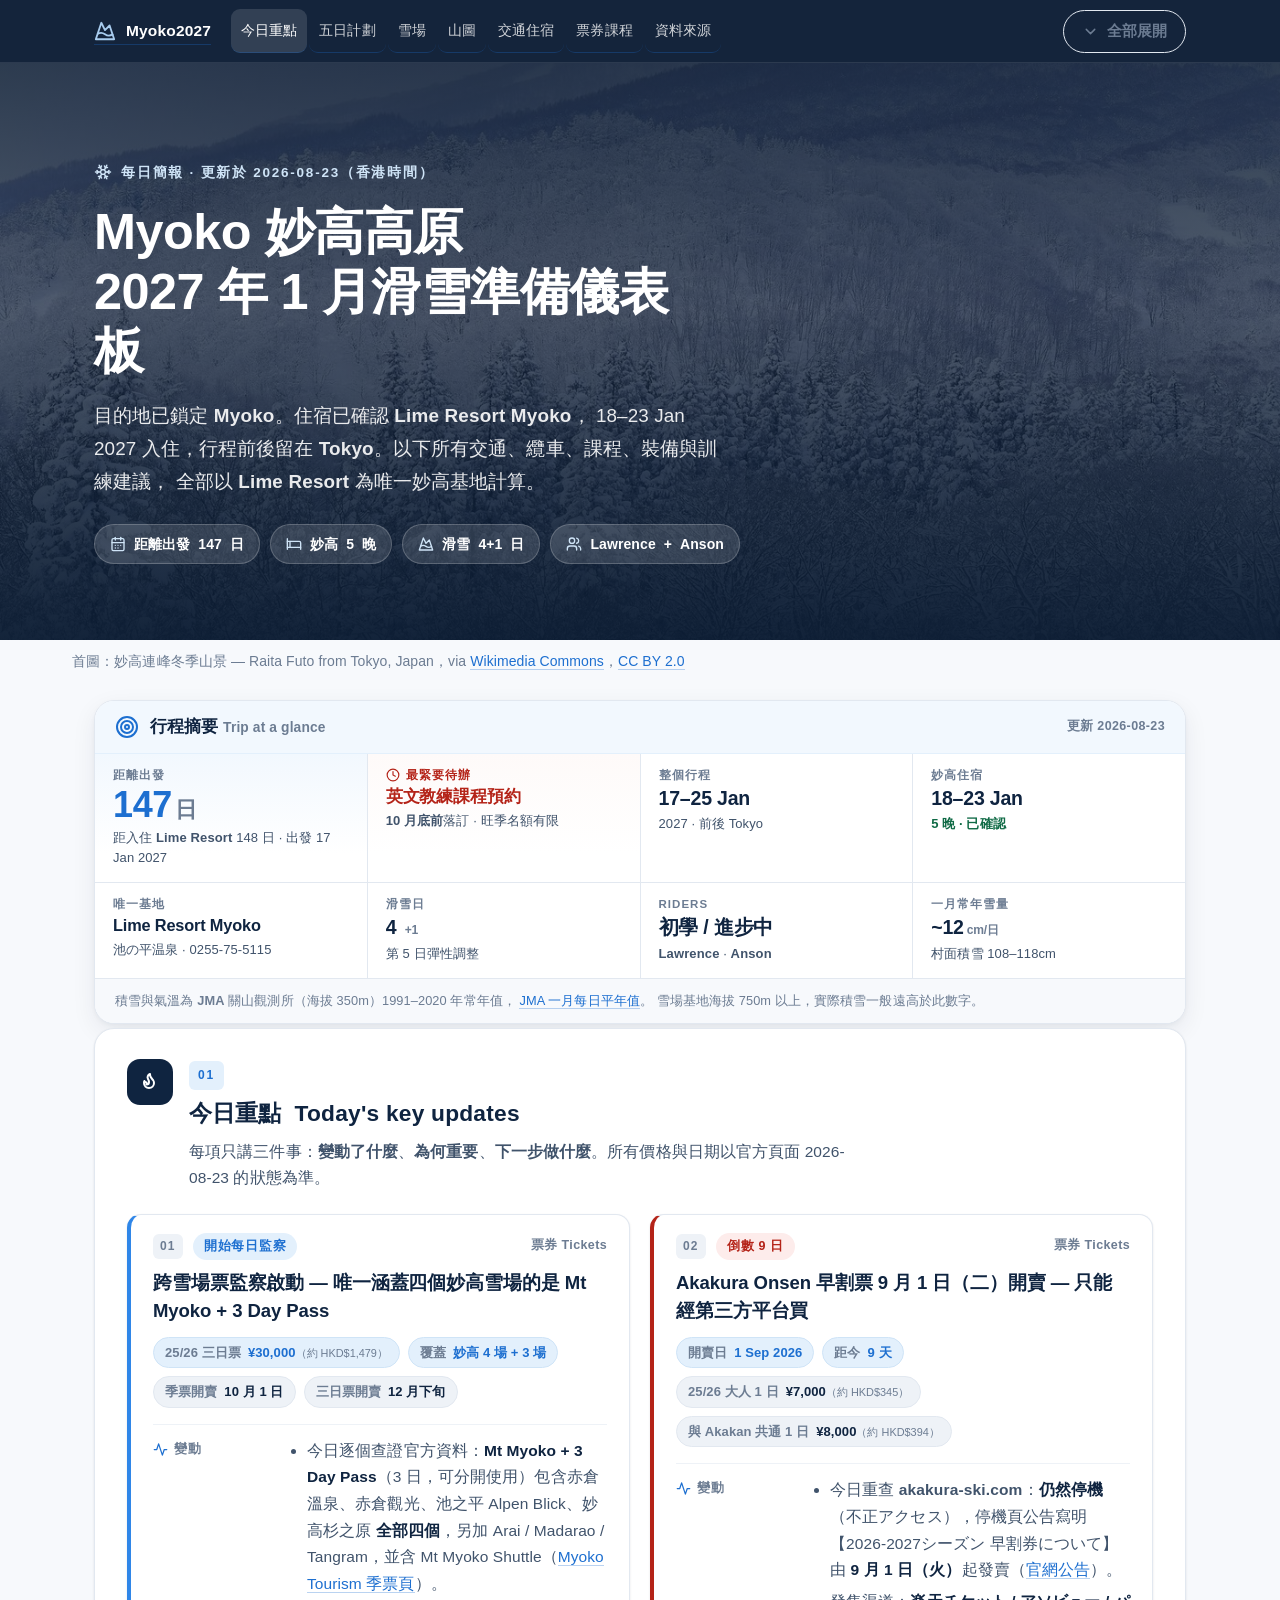
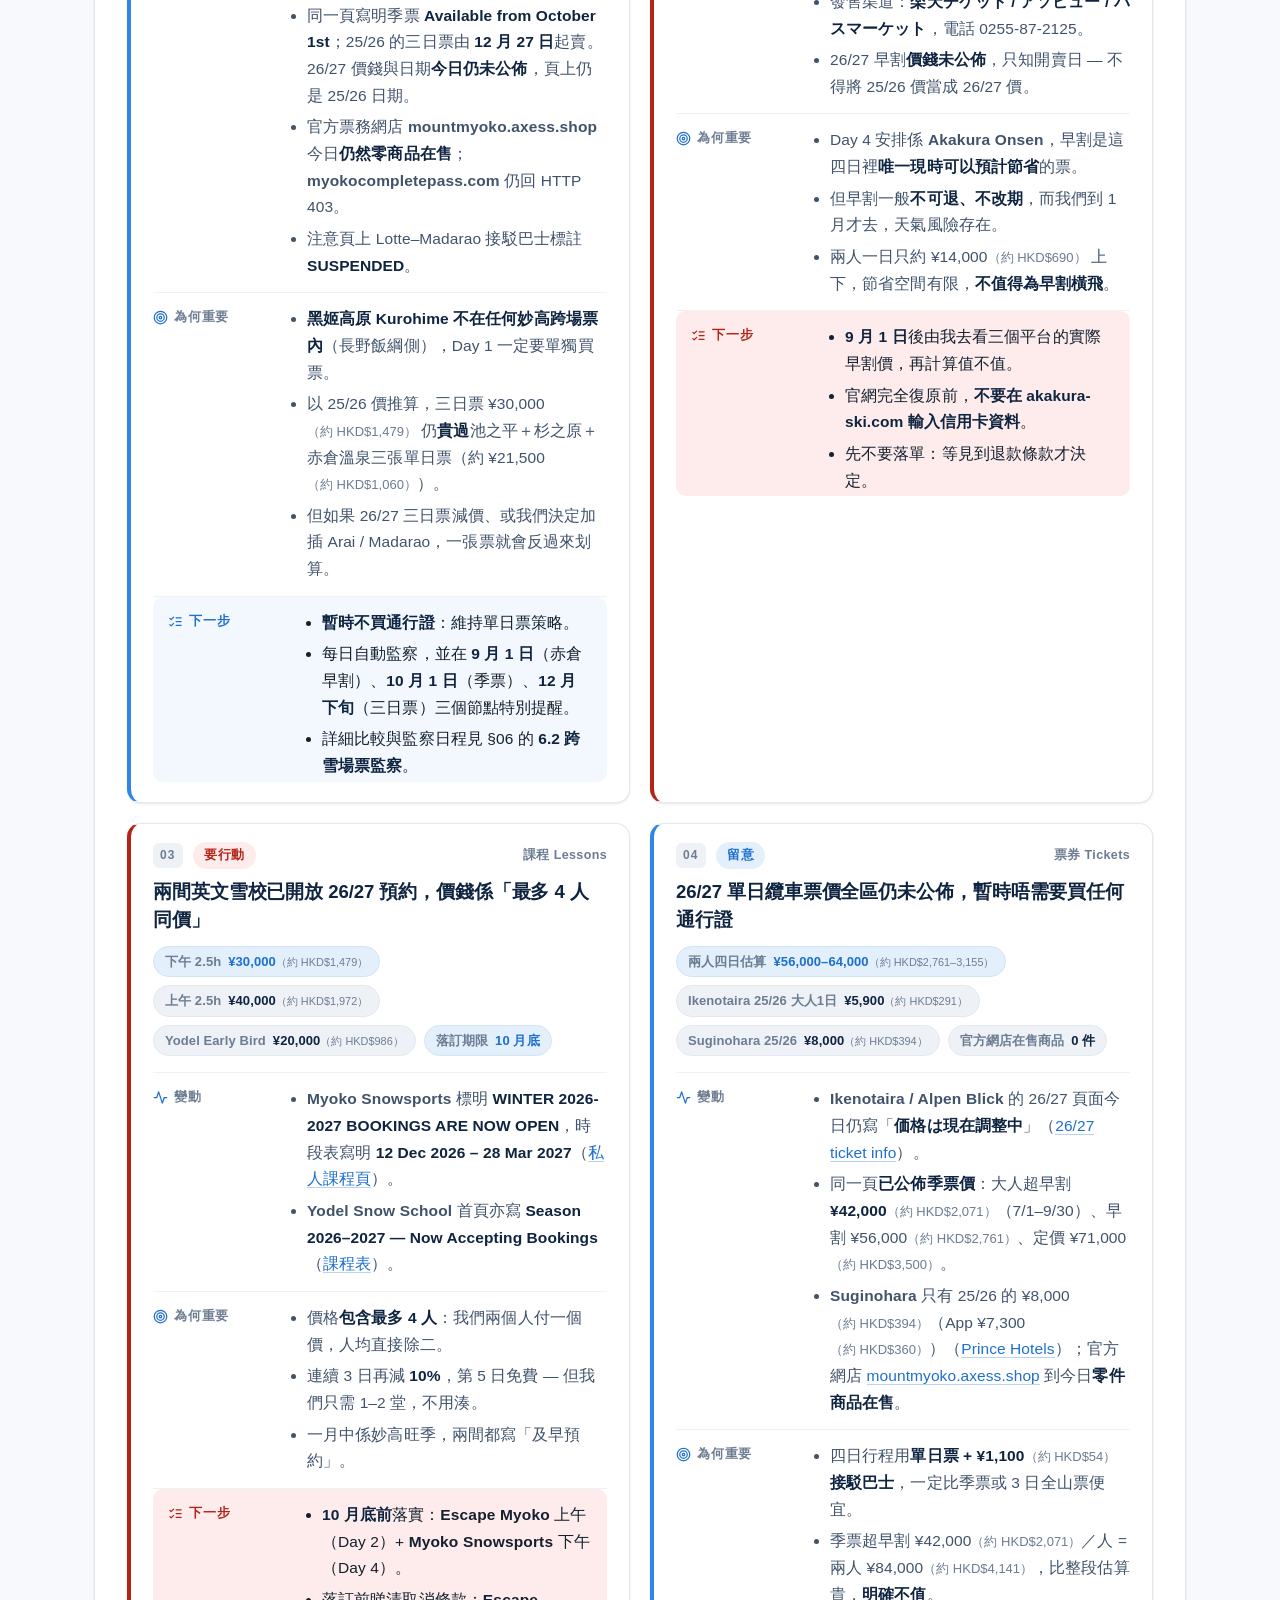
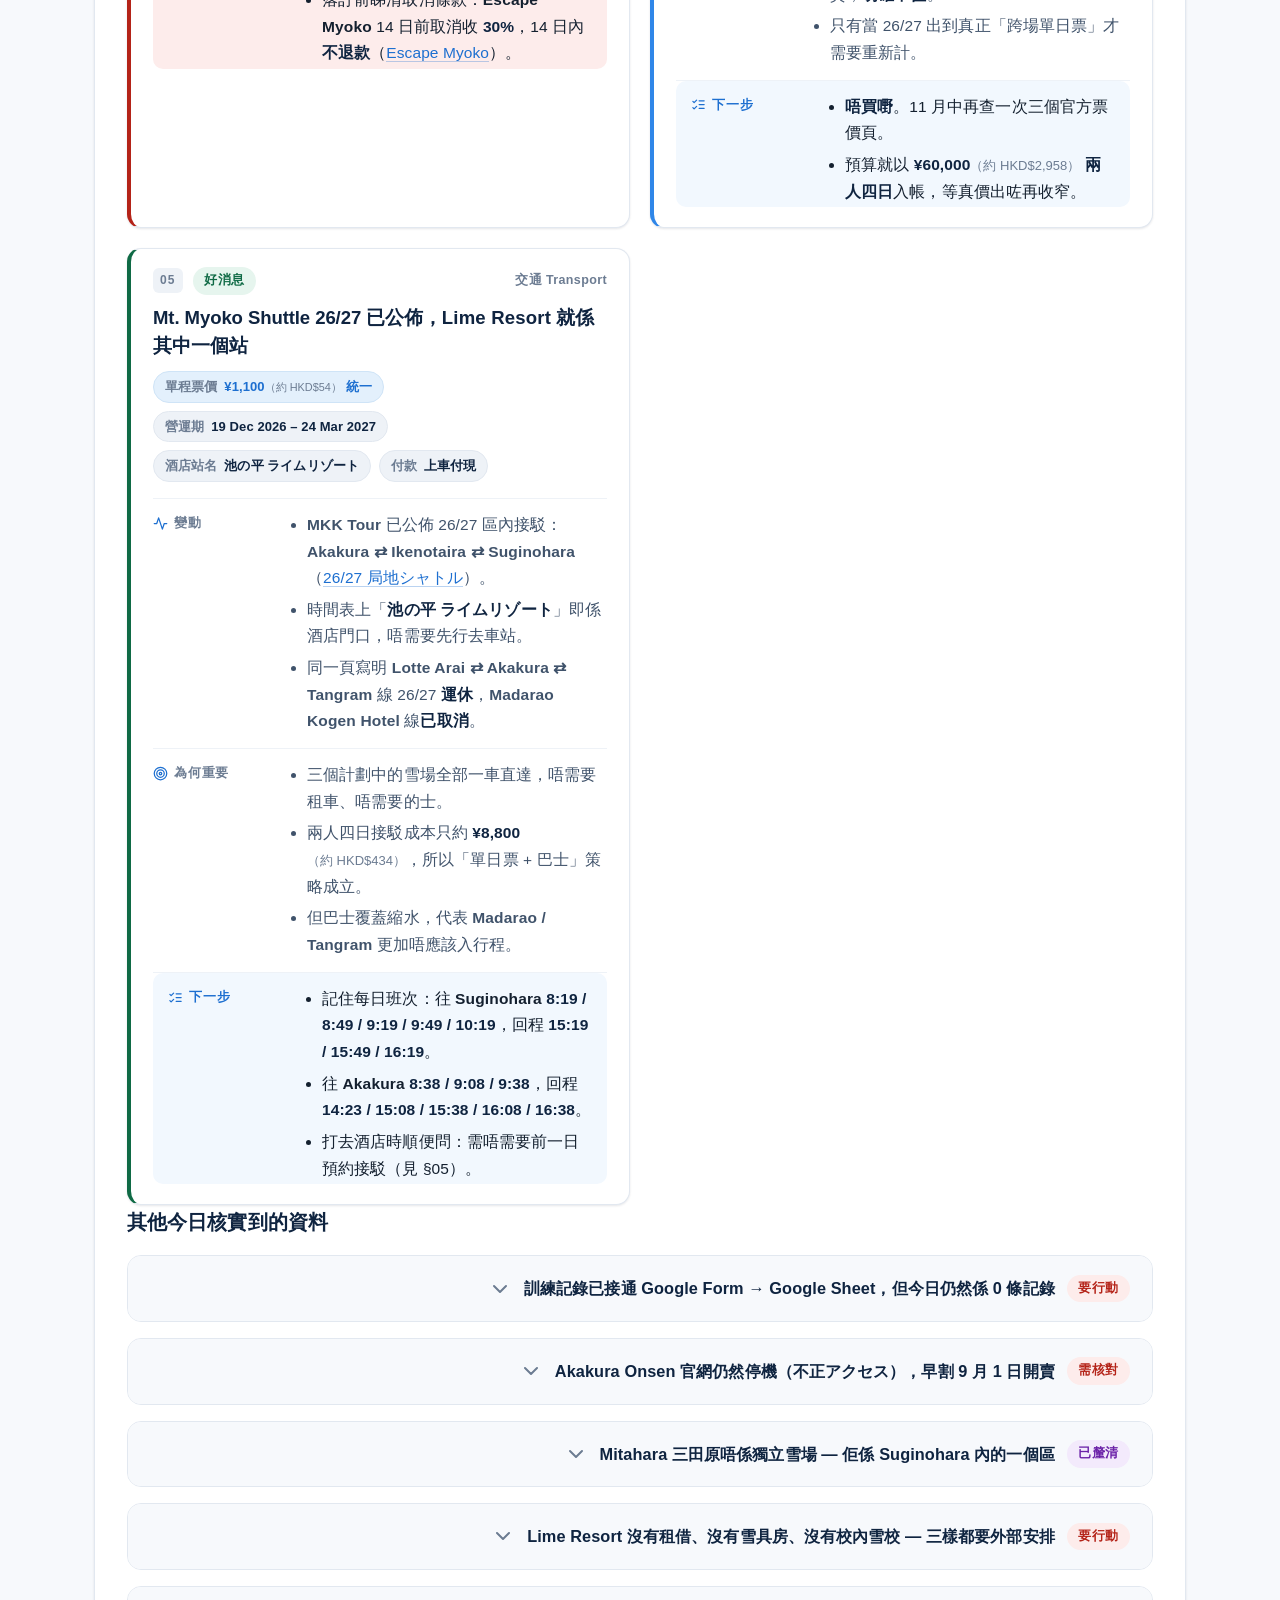
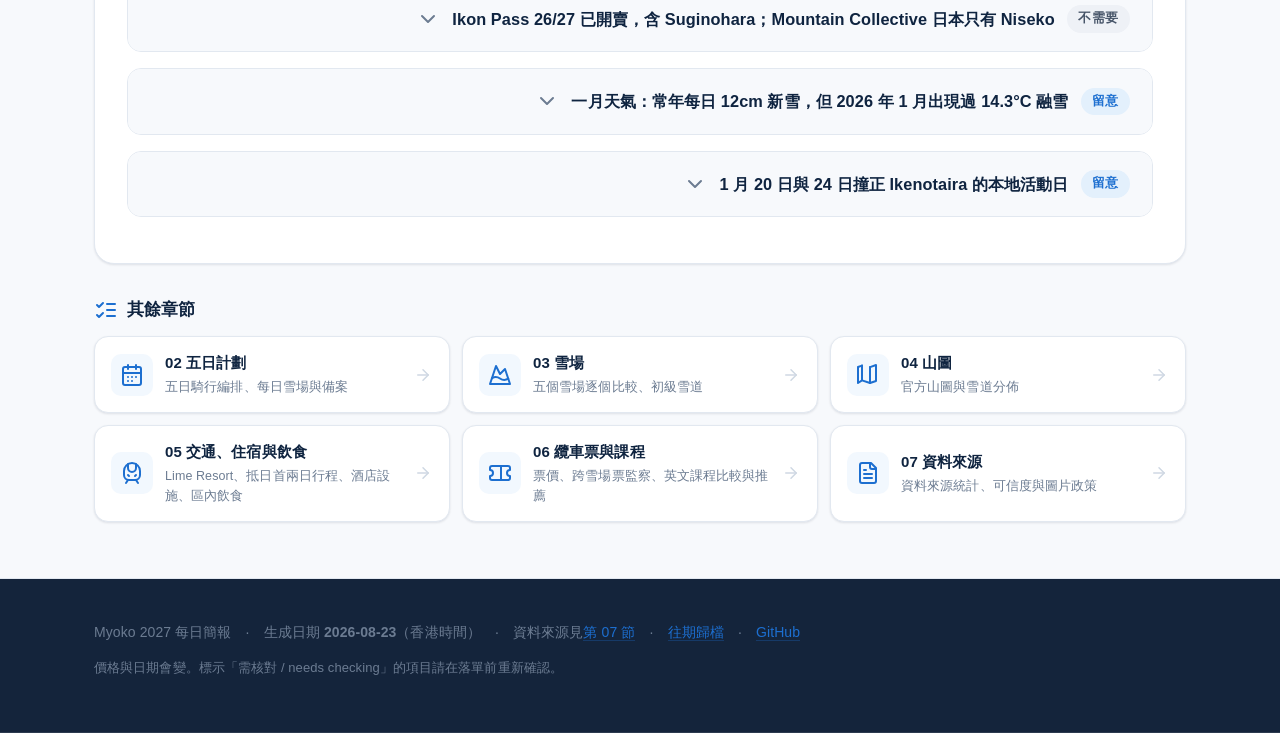
==== commit 444c0b66: "Daily Myoko briefing update - 2026-08-23" ====
--- a/index.html
+++ b/index.html
@@ -3,13 +3,13 @@
 <head>
 <meta charset="utf-8">
 <meta name="viewport" content="width=device-width, initial-scale=1">
-<title>Myoko 2027 每日簡報 — 妙高高原滑雪準備儀表板</title>
+<title>Myoko 2027 每日簡報 · 01 今日重點</title>
 <meta name="description" content="Lawrence 與 Anson 的 Myoko 妙高高原 2027 年 1 月滑雪行程每日簡報：雪場消息、纜車票、交通住宿、訓練進度、裝備選擇與行李清單。">
 <meta name="theme-color" content="#0b1b2b">
 <link rel="stylesheet" href="style.css">
 </head>
 <body>
-<svg class="icon-sprite" aria-hidden="true" focusable="false" xmlns="http://www.w3.org/2000/svg"><defs><symbol id="i-check-circle" viewBox="0 0 24 24" fill="none" stroke="currentColor" stroke-width="2" stroke-linecap="round" stroke-linejoin="round"><path d="M21.8 10A10 10 0 1 1 17 3.3"/><path d="m9 11 3 3L22 4"/></symbol><symbol id="i-alert-triangle" viewBox="0 0 24 24" fill="none" stroke="currentColor" stroke-width="2" stroke-linecap="round" stroke-linejoin="round"><path d="m21.7 18-8-14a2 2 0 0 0-3.4 0l-8 14A2 2 0 0 0 4 21h16a2 2 0 0 0 1.7-3Z"/><path d="M12 9v4"/><path d="M12 17h.01"/></symbol><symbol id="i-info" viewBox="0 0 24 24" fill="none" stroke="currentColor" stroke-width="2" stroke-linecap="round" stroke-linejoin="round"><circle cx="12" cy="12" r="10"/><path d="M12 16v-4"/><path d="M12 8h.01"/></symbol><symbol id="i-download" viewBox="0 0 24 24" fill="none" stroke="currentColor" stroke-width="2" stroke-linecap="round" stroke-linejoin="round"><path d="M21 15v4a2 2 0 0 1-2 2H5a2 2 0 0 1-2-2v-4"/><path d="M7 10l5 5 5-5"/><path d="M12 15V3"/></symbol><symbol id="i-upload" viewBox="0 0 24 24" fill="none" stroke="currentColor" stroke-width="2" stroke-linecap="round" stroke-linejoin="round"><path d="M21 15v4a2 2 0 0 1-2 2H5a2 2 0 0 1-2-2v-4"/><path d="M17 8l-5-5-5 5"/><path d="M12 3v12"/></symbol><symbol id="i-clipboard" viewBox="0 0 24 24" fill="none" stroke="currentColor" stroke-width="2" stroke-linecap="round" stroke-linejoin="round"><rect width="8" height="4" x="8" y="2" rx="1"/><path d="M16 4h2a2 2 0 0 1 2 2v14a2 2 0 0 1-2 2H6a2 2 0 0 1-2-2V6a2 2 0 0 1 2-2h2"/></symbol><symbol id="i-rotate-ccw" viewBox="0 0 24 24" fill="none" stroke="currentColor" stroke-width="2" stroke-linecap="round" stroke-linejoin="round"><path d="M3 12a9 9 0 1 0 9-9 9.75 9.75 0 0 0-6.7 2.7L3 8"/><path d="M3 3v5h5"/></symbol><symbol id="i-plus" viewBox="0 0 24 24" fill="none" stroke="currentColor" stroke-width="2" stroke-linecap="round" stroke-linejoin="round"><path d="M5 12h14"/><path d="M12 5v14"/></symbol><symbol id="i-trash" viewBox="0 0 24 24" fill="none" stroke="currentColor" stroke-width="2" stroke-linecap="round" stroke-linejoin="round"><path d="M3 6h18"/><path d="M19 6v14a2 2 0 0 1-2 2H7a2 2 0 0 1-2-2V6"/><path d="M8 6V4a2 2 0 0 1 2-2h4a2 2 0 0 1 2 2v2"/></symbol><symbol id="i-user" viewBox="0 0 24 24" fill="none" stroke="currentColor" stroke-width="2" stroke-linecap="round" stroke-linejoin="round"><path d="M19 21v-2a4 4 0 0 0-4-4H9a4 4 0 0 0-4 4v2"/><circle cx="12" cy="7" r="4"/></symbol><symbol id="i-users" viewBox="0 0 24 24" fill="none" stroke="currentColor" stroke-width="2" stroke-linecap="round" stroke-linejoin="round"><path d="M16 21v-2a4 4 0 0 0-4-4H6a4 4 0 0 0-4 4v2"/><circle cx="9" cy="7" r="4"/><path d="M22 21v-2a4 4 0 0 0-3-3.87"/><path d="M16 3.13a4 4 0 0 1 0 7.75"/></symbol><symbol id="i-mountain-snow" viewBox="0 0 24 24" fill="none" stroke="currentColor" stroke-width="2" stroke-linecap="round" stroke-linejoin="round"><path d="m8 3 4 8 5-5 5 15H2L8 3z"/><path d="M4.14 15.08c2.62-1.57 5.24-1.43 7.86.42 2.74 1.94 5.49 2 8.23.19"/></symbol><symbol id="i-snowflake" viewBox="0 0 24 24" fill="none" stroke="currentColor" stroke-width="2" stroke-linecap="round" stroke-linejoin="round"><path d="m10 20-1.25-2.5L6 18"/><path d="M10 4 8.75 6.5 6 6"/><path d="m14 20 1.25-2.5L18 18"/><path d="m14 4 1.25 2.5L18 6"/><path d="m17 21-3-6h-4"/><path d="m17 3-3 6 1.5 3"/><path d="M2 12h6.5L10 9"/><path d="m20 10-1.5 2 1.5 2"/><path d="M22 12h-6.5L14 15"/><path d="m4 10 1.5 2L4 14"/><path d="m7 21 3-6-1.5-3"/><path d="m7 3 3 6h4"/></symbol><symbol id="i-train-front" viewBox="0 0 24 24" fill="none" stroke="currentColor" stroke-width="2" stroke-linecap="round" stroke-linejoin="round"><path d="M8 3.1V7a4 4 0 0 0 8 0V3.1"/><path d="m9 15-1-1"/><path d="m15 15 1-1"/><path d="M9 19c-2.8 0-5-2.2-5-5v-4a8 8 0 0 1 16 0v4c0 2.8-2.2 5-5 5Z"/><path d="m8 19-2 3"/><path d="m16 19 2 3"/></symbol><symbol id="i-bed" viewBox="0 0 24 24" fill="none" stroke="currentColor" stroke-width="2" stroke-linecap="round" stroke-linejoin="round"><path d="M2 4v16"/><path d="M2 8h18a2 2 0 0 1 2 2v10"/><path d="M2 17h20"/><path d="M6 8v9"/></symbol><symbol id="i-ticket" viewBox="0 0 24 24" fill="none" stroke="currentColor" stroke-width="2" stroke-linecap="round" stroke-linejoin="round"><path d="M2 9a3 3 0 0 1 0 6v2a2 2 0 0 0 2 2h16a2 2 0 0 0 2-2v-2a3 3 0 0 1 0-6V7a2 2 0 0 0-2-2H4a2 2 0 0 0-2 2Z"/><path d="M13 5v14"/></symbol><symbol id="i-graduation-cap" viewBox="0 0 24 24" fill="none" stroke="currentColor" stroke-width="2" stroke-linecap="round" stroke-linejoin="round"><path d="M22 10v6"/><path d="M6 12.5V16a6 3 0 0 0 12 0v-3.5"/><path d="m2 10 10-5 10 5-10 5z"/></symbol><symbol id="i-package" viewBox="0 0 24 24" fill="none" stroke="currentColor" stroke-width="2" stroke-linecap="round" stroke-linejoin="round"><path d="m7.5 4.27 9 5.15"/><path d="M21 8a2 2 0 0 0-1-1.73l-7-4a2 2 0 0 0-2 0l-7 4A2 2 0 0 0 3 8v8a2 2 0 0 0 1 1.73l7 4a2 2 0 0 0 2 0l7-4A2 2 0 0 0 21 16Z"/><path d="m3.3 7 8.7 5 8.7-5"/><path d="M12 22V12"/></symbol><symbol id="i-map" viewBox="0 0 24 24" fill="none" stroke="currentColor" stroke-width="2" stroke-linecap="round" stroke-linejoin="round"><path d="M14.1 4.1 20 2v16l-6 2-8-2.6L2 20V4l4-1.4"/><path d="M6 2.6V17"/><path d="M14 4v16"/></symbol><symbol id="i-shopping-bag" viewBox="0 0 24 24" fill="none" stroke="currentColor" stroke-width="2" stroke-linecap="round" stroke-linejoin="round"><path d="M6 2 3 6v14a2 2 0 0 0 2 2h14a2 2 0 0 0 2-2V6l-3-4Z"/><path d="M3 6h18"/><path d="M16 10a4 4 0 0 1-8 0"/></symbol><symbol id="i-list-checks" viewBox="0 0 24 24" fill="none" stroke="currentColor" stroke-width="2" stroke-linecap="round" stroke-linejoin="round"><path d="m3 17 2 2 4-4"/><path d="m3 7 2 2 4-4"/><path d="M13 6h8"/><path d="M13 12h8"/><path d="M13 18h8"/></symbol><symbol id="i-calendar-days" viewBox="0 0 24 24" fill="none" stroke="currentColor" stroke-width="2" stroke-linecap="round" stroke-linejoin="round"><path d="M8 2v4"/><path d="M16 2v4"/><rect width="18" height="18" x="3" y="4" rx="2"/><path d="M3 10h18"/><path d="M8 14h.01"/><path d="M12 14h.01"/><path d="M16 14h.01"/><path d="M8 18h.01"/><path d="M12 18h.01"/></symbol><symbol id="i-link" viewBox="0 0 24 24" fill="none" stroke="currentColor" stroke-width="2" stroke-linecap="round" stroke-linejoin="round"><path d="M10 13a5 5 0 0 0 7.5.5l3-3a5 5 0 0 0-7-7l-1.8 1.7"/><path d="M14 11a5 5 0 0 0-7.5-.5l-3 3a5 5 0 0 0 7 7l1.8-1.7"/></symbol><symbol id="i-printer" viewBox="0 0 24 24" fill="none" stroke="currentColor" stroke-width="2" stroke-linecap="round" stroke-linejoin="round"><path d="M6 18H4a2 2 0 0 1-2-2v-5a2 2 0 0 1 2-2h16a2 2 0 0 1 2 2v5a2 2 0 0 1-2 2h-2"/><path d="M6 9V3h12v6"/><rect width="12" height="8" x="6" y="14"/></symbol><symbol id="i-arrow-up" viewBox="0 0 24 24" fill="none" stroke="currentColor" stroke-width="2" stroke-linecap="round" stroke-linejoin="round"><path d="m5 12 7-7 7 7"/><path d="M12 19V5"/></symbol><symbol id="i-x" viewBox="0 0 24 24" fill="none" stroke="currentColor" stroke-width="2" stroke-linecap="round" stroke-linejoin="round"><path d="M18 6 6 18"/><path d="m6 6 12 12"/></symbol><symbol id="i-thermometer" viewBox="0 0 24 24" fill="none" stroke="currentColor" stroke-width="2" stroke-linecap="round" stroke-linejoin="round"><path d="M14 4.5a2.5 2.5 0 0 0-5 0V14a4 4 0 1 0 5 0Z"/></symbol><symbol id="i-clock" viewBox="0 0 24 24" fill="none" stroke="currentColor" stroke-width="2" stroke-linecap="round" stroke-linejoin="round"><circle cx="12" cy="12" r="10"/><path d="M12 6v6l4 2"/></symbol><symbol id="i-wallet" viewBox="0 0 24 24" fill="none" stroke="currentColor" stroke-width="2" stroke-linecap="round" stroke-linejoin="round"><path d="M19 7V5a2 2 0 0 0-2-2H5a2 2 0 0 0 0 4h15a2 2 0 0 1 2 2v8a2 2 0 0 1-2 2H5a2 2 0 0 1-2-2V5"/><path d="M18 12h.01"/></symbol><symbol id="i-camera" viewBox="0 0 24 24" fill="none" stroke="currentColor" stroke-width="2" stroke-linecap="round" stroke-linejoin="round"><path d="M14.5 4h-5L7 7H4a2 2 0 0 0-2 2v9a2 2 0 0 0 2 2h16a2 2 0 0 0 2-2V9a2 2 0 0 0-2-2h-3Z"/><circle cx="12" cy="13" r="3"/></symbol><symbol id="i-shield" viewBox="0 0 24 24" fill="none" stroke="currentColor" stroke-width="2" stroke-linecap="round" stroke-linejoin="round"><path d="M20 13c0 5-3.5 7.5-7.7 9a2 2 0 0 1-.7 0C7.5 20.5 4 18 4 13V6a2 2 0 0 1 2-2c2 0 4.5-1.2 6-2 1.5.8 4 2 6 2a2 2 0 0 1 2 2Z"/></symbol><symbol id="i-target" viewBox="0 0 24 24" fill="none" stroke="currentColor" stroke-width="2" stroke-linecap="round" stroke-linejoin="round"><circle cx="12" cy="12" r="10"/><circle cx="12" cy="12" r="6"/><circle cx="12" cy="12" r="2"/></symbol><symbol id="i-activity" viewBox="0 0 24 24" fill="none" stroke="currentColor" stroke-width="2" stroke-linecap="round" stroke-linejoin="round"><path d="M22 12h-4l-3 9L9 3l-3 9H2"/></symbol><symbol id="i-file-text" viewBox="0 0 24 24" fill="none" stroke="currentColor" stroke-width="2" stroke-linecap="round" stroke-linejoin="round"><path d="M15 2H6a2 2 0 0 0-2 2v16a2 2 0 0 0 2 2h12a2 2 0 0 0 2-2V7Z"/><path d="M14 2v4a2 2 0 0 0 2 2h4"/><path d="M10 9H8"/><path d="M16 13H8"/><path d="M16 17H8"/></symbol><symbol id="i-search" viewBox="0 0 24 24" fill="none" stroke="currentColor" stroke-width="2" stroke-linecap="round" stroke-linejoin="round"><circle cx="11" cy="11" r="8"/><path d="m21 21-4.3-4.3"/></symbol><symbol id="i-utensils" viewBox="0 0 24 24" fill="none" stroke="currentColor" stroke-width="2" stroke-linecap="round" stroke-linejoin="round"><path d="M3 2v7a3 3 0 0 0 6 0V2"/><path d="M6 9v13"/><path d="M18 2v20"/><path d="M15 6c0-2 1-4 3-4"/></symbol><symbol id="i-bus" viewBox="0 0 24 24" fill="none" stroke="currentColor" stroke-width="2" stroke-linecap="round" stroke-linejoin="round"><path d="M8 6v6"/><path d="M15 6v6"/><path d="M2 12h19.6"/><path d="M18 18h3s.5-1.7.8-2.8c.1-.4.2-.8.2-1.2 0-.4-.1-.8-.2-1.2l-1.4-5C20.1 6.8 19.1 6 18 6H4a2 2 0 0 0-2 2v10h3"/><circle cx="7" cy="18" r="2"/><path d="M9 18h5"/><circle cx="16" cy="18" r="2"/></symbol><symbol id="i-flame" viewBox="0 0 24 24" fill="none" stroke="currentColor" stroke-width="2" stroke-linecap="round" stroke-linejoin="round"><path d="M8.5 14.5A2.5 2.5 0 0 0 11 12c0-1.4-.5-2-1-3-1.1-2.1-.1-4 2-5-.4 3 1.7 4.5 3 6 .8 1 1 2 1 3 0 2.8-2.2 5-5 5s-5-2.2-5-5c0-.7.1-1.4.4-2 .5.7 1.2 1.3 2.1 1.5Z"/></symbol><symbol id="i-chevron-down" viewBox="0 0 24 24" fill="none" stroke="currentColor" stroke-width="2" stroke-linecap="round" stroke-linejoin="round"><path d="m6 9 6 6 6-6"/></symbol><symbol id="i-sparkles" viewBox="0 0 24 24" fill="none" stroke="currentColor" stroke-width="2" stroke-linecap="round" stroke-linejoin="round"><path d="m12 3-1.9 5.8a2 2 0 0 1-1.3 1.3L3 12l5.8 1.9a2 2 0 0 1 1.3 1.3L12 21l1.9-5.8a2 2 0 0 1 1.3-1.3L21 12l-5.8-1.9a2 2 0 0 1-1.3-1.3Z"/><path d="M5 3v4"/><path d="M3 5h4"/></symbol></defs></svg><header class="topbar"><div class="topbar-inner"><a class="brand" href="#top"><svg class="ic" viewBox="0 0 24 24" aria-hidden="true"><use href="#i-mountain-snow"/></svg><span>Myoko<b>2027</b></span></a><nav class="navlinks" aria-label="頁面章節"><a href="#today">今日重點</a><a href="#plan">五日計劃</a><a href="#resorts">雪場</a><a href="#maps">山圖</a><a href="#travel">交通住宿</a><a href="#tickets">票券課程</a><a href="#sources">資料來源</a></nav><button class="btn btn-quiet" type="button" data-toggle-all="body"><svg class="ic ic-sm" viewBox="0 0 24 24" aria-hidden="true"><use href="#i-chevron-down"/></svg><span class="tg-label">全部展開</span></button></div></header><a id="top"></a><section class="hero">
+<svg class="icon-sprite" aria-hidden="true" focusable="false" xmlns="http://www.w3.org/2000/svg"><defs><symbol id="i-check-circle" viewBox="0 0 24 24" fill="none" stroke="currentColor" stroke-width="2" stroke-linecap="round" stroke-linejoin="round"><path d="M21.8 10A10 10 0 1 1 17 3.3"/><path d="m9 11 3 3L22 4"/></symbol><symbol id="i-alert-triangle" viewBox="0 0 24 24" fill="none" stroke="currentColor" stroke-width="2" stroke-linecap="round" stroke-linejoin="round"><path d="m21.7 18-8-14a2 2 0 0 0-3.4 0l-8 14A2 2 0 0 0 4 21h16a2 2 0 0 0 1.7-3Z"/><path d="M12 9v4"/><path d="M12 17h.01"/></symbol><symbol id="i-info" viewBox="0 0 24 24" fill="none" stroke="currentColor" stroke-width="2" stroke-linecap="round" stroke-linejoin="round"><circle cx="12" cy="12" r="10"/><path d="M12 16v-4"/><path d="M12 8h.01"/></symbol><symbol id="i-download" viewBox="0 0 24 24" fill="none" stroke="currentColor" stroke-width="2" stroke-linecap="round" stroke-linejoin="round"><path d="M21 15v4a2 2 0 0 1-2 2H5a2 2 0 0 1-2-2v-4"/><path d="M7 10l5 5 5-5"/><path d="M12 15V3"/></symbol><symbol id="i-upload" viewBox="0 0 24 24" fill="none" stroke="currentColor" stroke-width="2" stroke-linecap="round" stroke-linejoin="round"><path d="M21 15v4a2 2 0 0 1-2 2H5a2 2 0 0 1-2-2v-4"/><path d="M17 8l-5-5-5 5"/><path d="M12 3v12"/></symbol><symbol id="i-clipboard" viewBox="0 0 24 24" fill="none" stroke="currentColor" stroke-width="2" stroke-linecap="round" stroke-linejoin="round"><rect width="8" height="4" x="8" y="2" rx="1"/><path d="M16 4h2a2 2 0 0 1 2 2v14a2 2 0 0 1-2 2H6a2 2 0 0 1-2-2V6a2 2 0 0 1 2-2h2"/></symbol><symbol id="i-rotate-ccw" viewBox="0 0 24 24" fill="none" stroke="currentColor" stroke-width="2" stroke-linecap="round" stroke-linejoin="round"><path d="M3 12a9 9 0 1 0 9-9 9.75 9.75 0 0 0-6.7 2.7L3 8"/><path d="M3 3v5h5"/></symbol><symbol id="i-plus" viewBox="0 0 24 24" fill="none" stroke="currentColor" stroke-width="2" stroke-linecap="round" stroke-linejoin="round"><path d="M5 12h14"/><path d="M12 5v14"/></symbol><symbol id="i-trash" viewBox="0 0 24 24" fill="none" stroke="currentColor" stroke-width="2" stroke-linecap="round" stroke-linejoin="round"><path d="M3 6h18"/><path d="M19 6v14a2 2 0 0 1-2 2H7a2 2 0 0 1-2-2V6"/><path d="M8 6V4a2 2 0 0 1 2-2h4a2 2 0 0 1 2 2v2"/></symbol><symbol id="i-user" viewBox="0 0 24 24" fill="none" stroke="currentColor" stroke-width="2" stroke-linecap="round" stroke-linejoin="round"><path d="M19 21v-2a4 4 0 0 0-4-4H9a4 4 0 0 0-4 4v2"/><circle cx="12" cy="7" r="4"/></symbol><symbol id="i-users" viewBox="0 0 24 24" fill="none" stroke="currentColor" stroke-width="2" stroke-linecap="round" stroke-linejoin="round"><path d="M16 21v-2a4 4 0 0 0-4-4H6a4 4 0 0 0-4 4v2"/><circle cx="9" cy="7" r="4"/><path d="M22 21v-2a4 4 0 0 0-3-3.87"/><path d="M16 3.13a4 4 0 0 1 0 7.75"/></symbol><symbol id="i-mountain-snow" viewBox="0 0 24 24" fill="none" stroke="currentColor" stroke-width="2" stroke-linecap="round" stroke-linejoin="round"><path d="m8 3 4 8 5-5 5 15H2L8 3z"/><path d="M4.14 15.08c2.62-1.57 5.24-1.43 7.86.42 2.74 1.94 5.49 2 8.23.19"/></symbol><symbol id="i-snowflake" viewBox="0 0 24 24" fill="none" stroke="currentColor" stroke-width="2" stroke-linecap="round" stroke-linejoin="round"><path d="m10 20-1.25-2.5L6 18"/><path d="M10 4 8.75 6.5 6 6"/><path d="m14 20 1.25-2.5L18 18"/><path d="m14 4 1.25 2.5L18 6"/><path d="m17 21-3-6h-4"/><path d="m17 3-3 6 1.5 3"/><path d="M2 12h6.5L10 9"/><path d="m20 10-1.5 2 1.5 2"/><path d="M22 12h-6.5L14 15"/><path d="m4 10 1.5 2L4 14"/><path d="m7 21 3-6-1.5-3"/><path d="m7 3 3 6h4"/></symbol><symbol id="i-train-front" viewBox="0 0 24 24" fill="none" stroke="currentColor" stroke-width="2" stroke-linecap="round" stroke-linejoin="round"><path d="M8 3.1V7a4 4 0 0 0 8 0V3.1"/><path d="m9 15-1-1"/><path d="m15 15 1-1"/><path d="M9 19c-2.8 0-5-2.2-5-5v-4a8 8 0 0 1 16 0v4c0 2.8-2.2 5-5 5Z"/><path d="m8 19-2 3"/><path d="m16 19 2 3"/></symbol><symbol id="i-bed" viewBox="0 0 24 24" fill="none" stroke="currentColor" stroke-width="2" stroke-linecap="round" stroke-linejoin="round"><path d="M2 4v16"/><path d="M2 8h18a2 2 0 0 1 2 2v10"/><path d="M2 17h20"/><path d="M6 8v9"/></symbol><symbol id="i-ticket" viewBox="0 0 24 24" fill="none" stroke="currentColor" stroke-width="2" stroke-linecap="round" stroke-linejoin="round"><path d="M2 9a3 3 0 0 1 0 6v2a2 2 0 0 0 2 2h16a2 2 0 0 0 2-2v-2a3 3 0 0 1 0-6V7a2 2 0 0 0-2-2H4a2 2 0 0 0-2 2Z"/><path d="M13 5v14"/></symbol><symbol id="i-graduation-cap" viewBox="0 0 24 24" fill="none" stroke="currentColor" stroke-width="2" stroke-linecap="round" stroke-linejoin="round"><path d="M22 10v6"/><path d="M6 12.5V16a6 3 0 0 0 12 0v-3.5"/><path d="m2 10 10-5 10 5-10 5z"/></symbol><symbol id="i-package" viewBox="0 0 24 24" fill="none" stroke="currentColor" stroke-width="2" stroke-linecap="round" stroke-linejoin="round"><path d="m7.5 4.27 9 5.15"/><path d="M21 8a2 2 0 0 0-1-1.73l-7-4a2 2 0 0 0-2 0l-7 4A2 2 0 0 0 3 8v8a2 2 0 0 0 1 1.73l7 4a2 2 0 0 0 2 0l7-4A2 2 0 0 0 21 16Z"/><path d="m3.3 7 8.7 5 8.7-5"/><path d="M12 22V12"/></symbol><symbol id="i-map" viewBox="0 0 24 24" fill="none" stroke="currentColor" stroke-width="2" stroke-linecap="round" stroke-linejoin="round"><path d="M14.1 4.1 20 2v16l-6 2-8-2.6L2 20V4l4-1.4"/><path d="M6 2.6V17"/><path d="M14 4v16"/></symbol><symbol id="i-shopping-bag" viewBox="0 0 24 24" fill="none" stroke="currentColor" stroke-width="2" stroke-linecap="round" stroke-linejoin="round"><path d="M6 2 3 6v14a2 2 0 0 0 2 2h14a2 2 0 0 0 2-2V6l-3-4Z"/><path d="M3 6h18"/><path d="M16 10a4 4 0 0 1-8 0"/></symbol><symbol id="i-list-checks" viewBox="0 0 24 24" fill="none" stroke="currentColor" stroke-width="2" stroke-linecap="round" stroke-linejoin="round"><path d="m3 17 2 2 4-4"/><path d="m3 7 2 2 4-4"/><path d="M13 6h8"/><path d="M13 12h8"/><path d="M13 18h8"/></symbol><symbol id="i-calendar-days" viewBox="0 0 24 24" fill="none" stroke="currentColor" stroke-width="2" stroke-linecap="round" stroke-linejoin="round"><path d="M8 2v4"/><path d="M16 2v4"/><rect width="18" height="18" x="3" y="4" rx="2"/><path d="M3 10h18"/><path d="M8 14h.01"/><path d="M12 14h.01"/><path d="M16 14h.01"/><path d="M8 18h.01"/><path d="M12 18h.01"/></symbol><symbol id="i-link" viewBox="0 0 24 24" fill="none" stroke="currentColor" stroke-width="2" stroke-linecap="round" stroke-linejoin="round"><path d="M10 13a5 5 0 0 0 7.5.5l3-3a5 5 0 0 0-7-7l-1.8 1.7"/><path d="M14 11a5 5 0 0 0-7.5-.5l-3 3a5 5 0 0 0 7 7l1.8-1.7"/></symbol><symbol id="i-printer" viewBox="0 0 24 24" fill="none" stroke="currentColor" stroke-width="2" stroke-linecap="round" stroke-linejoin="round"><path d="M6 18H4a2 2 0 0 1-2-2v-5a2 2 0 0 1 2-2h16a2 2 0 0 1 2 2v5a2 2 0 0 1-2 2h-2"/><path d="M6 9V3h12v6"/><rect width="12" height="8" x="6" y="14"/></symbol><symbol id="i-arrow-up" viewBox="0 0 24 24" fill="none" stroke="currentColor" stroke-width="2" stroke-linecap="round" stroke-linejoin="round"><path d="m5 12 7-7 7 7"/><path d="M12 19V5"/></symbol><symbol id="i-x" viewBox="0 0 24 24" fill="none" stroke="currentColor" stroke-width="2" stroke-linecap="round" stroke-linejoin="round"><path d="M18 6 6 18"/><path d="m6 6 12 12"/></symbol><symbol id="i-thermometer" viewBox="0 0 24 24" fill="none" stroke="currentColor" stroke-width="2" stroke-linecap="round" stroke-linejoin="round"><path d="M14 4.5a2.5 2.5 0 0 0-5 0V14a4 4 0 1 0 5 0Z"/></symbol><symbol id="i-clock" viewBox="0 0 24 24" fill="none" stroke="currentColor" stroke-width="2" stroke-linecap="round" stroke-linejoin="round"><circle cx="12" cy="12" r="10"/><path d="M12 6v6l4 2"/></symbol><symbol id="i-wallet" viewBox="0 0 24 24" fill="none" stroke="currentColor" stroke-width="2" stroke-linecap="round" stroke-linejoin="round"><path d="M19 7V5a2 2 0 0 0-2-2H5a2 2 0 0 0 0 4h15a2 2 0 0 1 2 2v8a2 2 0 0 1-2 2H5a2 2 0 0 1-2-2V5"/><path d="M18 12h.01"/></symbol><symbol id="i-camera" viewBox="0 0 24 24" fill="none" stroke="currentColor" stroke-width="2" stroke-linecap="round" stroke-linejoin="round"><path d="M14.5 4h-5L7 7H4a2 2 0 0 0-2 2v9a2 2 0 0 0 2 2h16a2 2 0 0 0 2-2V9a2 2 0 0 0-2-2h-3Z"/><circle cx="12" cy="13" r="3"/></symbol><symbol id="i-shield" viewBox="0 0 24 24" fill="none" stroke="currentColor" stroke-width="2" stroke-linecap="round" stroke-linejoin="round"><path d="M20 13c0 5-3.5 7.5-7.7 9a2 2 0 0 1-.7 0C7.5 20.5 4 18 4 13V6a2 2 0 0 1 2-2c2 0 4.5-1.2 6-2 1.5.8 4 2 6 2a2 2 0 0 1 2 2Z"/></symbol><symbol id="i-target" viewBox="0 0 24 24" fill="none" stroke="currentColor" stroke-width="2" stroke-linecap="round" stroke-linejoin="round"><circle cx="12" cy="12" r="10"/><circle cx="12" cy="12" r="6"/><circle cx="12" cy="12" r="2"/></symbol><symbol id="i-activity" viewBox="0 0 24 24" fill="none" stroke="currentColor" stroke-width="2" stroke-linecap="round" stroke-linejoin="round"><path d="M22 12h-4l-3 9L9 3l-3 9H2"/></symbol><symbol id="i-file-text" viewBox="0 0 24 24" fill="none" stroke="currentColor" stroke-width="2" stroke-linecap="round" stroke-linejoin="round"><path d="M15 2H6a2 2 0 0 0-2 2v16a2 2 0 0 0 2 2h12a2 2 0 0 0 2-2V7Z"/><path d="M14 2v4a2 2 0 0 0 2 2h4"/><path d="M10 9H8"/><path d="M16 13H8"/><path d="M16 17H8"/></symbol><symbol id="i-search" viewBox="0 0 24 24" fill="none" stroke="currentColor" stroke-width="2" stroke-linecap="round" stroke-linejoin="round"><circle cx="11" cy="11" r="8"/><path d="m21 21-4.3-4.3"/></symbol><symbol id="i-utensils" viewBox="0 0 24 24" fill="none" stroke="currentColor" stroke-width="2" stroke-linecap="round" stroke-linejoin="round"><path d="M3 2v7a3 3 0 0 0 6 0V2"/><path d="M6 9v13"/><path d="M18 2v20"/><path d="M15 6c0-2 1-4 3-4"/></symbol><symbol id="i-bus" viewBox="0 0 24 24" fill="none" stroke="currentColor" stroke-width="2" stroke-linecap="round" stroke-linejoin="round"><path d="M8 6v6"/><path d="M15 6v6"/><path d="M2 12h19.6"/><path d="M18 18h3s.5-1.7.8-2.8c.1-.4.2-.8.2-1.2 0-.4-.1-.8-.2-1.2l-1.4-5C20.1 6.8 19.1 6 18 6H4a2 2 0 0 0-2 2v10h3"/><circle cx="7" cy="18" r="2"/><path d="M9 18h5"/><circle cx="16" cy="18" r="2"/></symbol><symbol id="i-flame" viewBox="0 0 24 24" fill="none" stroke="currentColor" stroke-width="2" stroke-linecap="round" stroke-linejoin="round"><path d="M8.5 14.5A2.5 2.5 0 0 0 11 12c0-1.4-.5-2-1-3-1.1-2.1-.1-4 2-5-.4 3 1.7 4.5 3 6 .8 1 1 2 1 3 0 2.8-2.2 5-5 5s-5-2.2-5-5c0-.7.1-1.4.4-2 .5.7 1.2 1.3 2.1 1.5Z"/></symbol><symbol id="i-chevron-down" viewBox="0 0 24 24" fill="none" stroke="currentColor" stroke-width="2" stroke-linecap="round" stroke-linejoin="round"><path d="m6 9 6 6 6-6"/></symbol><symbol id="i-sparkles" viewBox="0 0 24 24" fill="none" stroke="currentColor" stroke-width="2" stroke-linecap="round" stroke-linejoin="round"><path d="m12 3-1.9 5.8a2 2 0 0 1-1.3 1.3L3 12l5.8 1.9a2 2 0 0 1 1.3 1.3L12 21l1.9-5.8a2 2 0 0 1 1.3-1.3L21 12l-5.8-1.9a2 2 0 0 1-1.3-1.3Z"/><path d="M5 3v4"/><path d="M3 5h4"/></symbol></defs></svg><header class="topbar"><div class="topbar-inner"><a class="brand" href="index.html"><svg class="ic" viewBox="0 0 24 24" aria-hidden="true"><use href="#i-mountain-snow"/></svg><span>Myoko<b>2027</b></span></a><nav class="navlinks" aria-label="頁面章節"><a href="index.html" class="active">今日重點</a><a href="plan.html">五日計劃</a><a href="resorts.html">雪場</a><a href="maps.html">山圖</a><a href="travel.html">交通住宿</a><a href="tickets.html">票券課程</a><a href="refs.html">資料來源</a></nav><button class="btn btn-quiet" type="button" data-toggle-all="body"><svg class="ic ic-sm" viewBox="0 0 24 24" aria-hidden="true"><use href="#i-chevron-down"/></svg><span class="tg-label">全部展開</span></button></div></header><a id="top"></a><section class="hero">
   <img class="hero-img" src="assets/photos/mt-myoko.jpg" alt="妙高山 Mt. Myoko 冬季雪景">
   <div class="hero-veil"></div>
   <div class="hero-body">
@@ -82,5 +82,5 @@
   <p class="tag-foot">積雪與氣溫為 <span class="en">JMA</span> 關山觀測所（海拔 350m）1991–2020 年常年值，
   <a href="https://www.data.jma.go.jp/stats/etrn/view/nml_amd_d.php?prec_no=54&amp;block_no=0998&amp;year=&amp;month=1&amp;day=&amp;view=p1" target="_blank" rel="noopener">JMA 一月每日平年值</a>。
   雪場基地海拔 750m 以上，實際積雪一般遠高於此數字。</p>
-</section><section class="section" id="today"><div class="section-head"><span class="section-icon"><svg class="ic" viewBox="0 0 24 24" aria-hidden="true"><use href="#i-flame"/></svg></span><div><p class="section-num">01</p><h2 class="section-title">今日重點 <span class="en">Today's key updates</span></h2><p class="section-sub">每項只講三件事：<b>變動了什麼</b>、<b>為何重要</b>、<b>下一步做什麼</b>。所有價格與日期以官方頁面 2026-08-22 的狀態為準。</p></div></div><div class="section-body"><div class="upd-grid"><article class="upd upd-urgent"><div class="upd-top"><span class="upd-rank">01</span><span class="badge b-urgent">倒數 9 日</span><span class="upd-tag">票券 Tickets</span></div><h3 class="upd-title">Akakura Onsen 早割票 <b>9 月 1 日（二）</b>開賣 — 只能經第三方平台買</h3><div class="upd-facts"><span class="fchip fchip-hot"><span class="fchip-l">開賣日</span><b class="fchip-v">1 Sep 2026</b></span><span class="fchip fchip-hot"><span class="fchip-l">距今</span><b class="fchip-v">9 天</b></span><span class="fchip "><span class="fchip-l">25/26 大人 1 日</span><b class="fchip-v">¥7,000<span class="hkd">（約 HKD$345）</span></b></span><span class="fchip "><span class="fchip-l">與 Akakan 共通 1 日</span><b class="fchip-v">¥8,000<span class="hkd">（約 HKD$394）</span></b></span></div><div class="upd-rows"><div class="upd-row"><p class="upd-k"><svg class="ic ic-xs" viewBox="0 0 24 24" aria-hidden="true"><use href="#i-activity"/></svg> 變動</p><div class="upd-t"><ul class="tight"><li>今日重查 <span class="en">akakura-ski.com</span>：<b>仍然停機</b>（不正アクセス），停機頁公告寫明【2026-2027シーズン 早割券について】由 <b>9 月 1 日（火）</b>起發賣（<a href="https://www.akakura-ski.com/" target="_blank" rel="noopener">官網公告</a>）。</li><li>發售渠道：<b>楽天チケット / アソビュー / パスマーケット</b>，電話 0255-87-2125。</li><li>26/27 早割<b>價錢未公佈</b>，只知開賣日 — 不得將 25/26 價當成 26/27 價。</li></ul></div></div><div class="upd-row"><p class="upd-k"><svg class="ic ic-xs" viewBox="0 0 24 24" aria-hidden="true"><use href="#i-target"/></svg> 為何重要</p><div class="upd-t"><ul class="tight"><li>Day 4 安排係 <span class="en">Akakura Onsen</span>，早割是這四日裡<b>唯一現時可以預計節省</b>的票。</li><li>但早割一般<b>不可退、不改期</b>，而我們到 1 月才去，天氣風險存在。</li><li>兩人一日只約 ¥14,000<span class="hkd">（約 HKD$690）</span> 上下，節省空間有限，<b>不值得為早割橫飛</b>。</li></ul></div></div><div class="upd-row upd-do"><p class="upd-k"><svg class="ic ic-xs" viewBox="0 0 24 24" aria-hidden="true"><use href="#i-list-checks"/></svg> 下一步</p><div class="upd-t"><ul class="tight"><li><b>9 月 1 日</b>後由我去看三個平台的實際早割價，再計算值不值。</li><li>官網完全復原前，<b>不要在 akakura-ski.com 輸入信用卡資料</b>。</li><li>先不要落單：等見到退款條款才決定。</li></ul></div></div></div></article><article class="upd upd-urgent"><div class="upd-top"><span class="upd-rank">02</span><span class="badge b-urgent">要行動</span><span class="upd-tag">課程 Lessons</span></div><h3 class="upd-title">兩間英文雪校已開放 26/27 預約，價錢係「最多 4 人同價」</h3><div class="upd-facts"><span class="fchip fchip-hot"><span class="fchip-l">下午 2.5h</span><b class="fchip-v">¥30,000<span class="hkd">（約 HKD$1,479）</span></b></span><span class="fchip "><span class="fchip-l">上午 2.5h</span><b class="fchip-v">¥40,000<span class="hkd">（約 HKD$1,972）</span></b></span><span class="fchip "><span class="fchip-l">Yodel Early Bird</span><b class="fchip-v">¥20,000<span class="hkd">（約 HKD$986）</span></b></span><span class="fchip fchip-hot"><span class="fchip-l">落訂期限</span><b class="fchip-v">10 月底</b></span></div><div class="upd-rows"><div class="upd-row"><p class="upd-k"><svg class="ic ic-xs" viewBox="0 0 24 24" aria-hidden="true"><use href="#i-activity"/></svg> 變動</p><div class="upd-t"><ul class="tight"><li><span class="en">Myoko Snowsports</span> 標明 <b>WINTER 2026-2027 BOOKINGS ARE NOW OPEN</b>，時段表寫明 <b>12 Dec 2026 – 28 Mar 2027</b>（<a href="https://myokosnowsports.com/akakura/snowsports-school/private-lessons/" target="_blank" rel="noopener">私人課程頁</a>）。</li><li><span class="en">Yodel Snow School</span> 首頁亦寫 <b>Season 2026–2027 — Now Accepting Bookings</b>（<a href="http://www.yodelsnow.com/lessonmenu.html" target="_blank" rel="noopener">課程表</a>）。</li></ul></div></div><div class="upd-row"><p class="upd-k"><svg class="ic ic-xs" viewBox="0 0 24 24" aria-hidden="true"><use href="#i-target"/></svg> 為何重要</p><div class="upd-t"><ul class="tight"><li>價格<b>包含最多 4 人</b>：我們兩個人付一個價，人均直接除二。</li><li>連續 3 日再減 <b>10%</b>，第 5 日免費 — 但我們只需 1–2 堂，不用湊。</li><li>一月中係妙高旺季，兩間都寫「及早預約」。</li></ul></div></div><div class="upd-row upd-do"><p class="upd-k"><svg class="ic ic-xs" viewBox="0 0 24 24" aria-hidden="true"><use href="#i-list-checks"/></svg> 下一步</p><div class="upd-t"><ul class="tight"><li><b>10 月底前</b>落實：<span class="en">Escape Myoko</span> 上午（Day 2）+ <span class="en">Myoko Snowsports</span> 下午（Day 4）。</li><li>落訂前睇清取消條款：<span class="en">Escape Myoko</span> 14 日前取消收 <b>30%</b>，14 日內<b>不退款</b>（<a href="https://escapemyoko.com/myoko-ski-snowboard-lessons/" target="_blank" rel="noopener">Escape Myoko</a>）。</li></ul></div></div></div></article><article class="upd upd-watch"><div class="upd-top"><span class="upd-rank">03</span><span class="badge b-watch">留意</span><span class="upd-tag">票券 Tickets</span></div><h3 class="upd-title">26/27 單日纜車票價全區仍未公佈，暫時唔需要買任何通行證</h3><div class="upd-facts"><span class="fchip fchip-hot"><span class="fchip-l">兩人四日估算</span><b class="fchip-v">¥56,000–64,000<span class="hkd">（約 HKD$2,761–3,155）</span></b></span><span class="fchip "><span class="fchip-l">Ikenotaira 25/26 大人1日</span><b class="fchip-v">¥5,900<span class="hkd">（約 HKD$291）</span></b></span><span class="fchip "><span class="fchip-l">Suginohara 25/26</span><b class="fchip-v">¥8,000<span class="hkd">（約 HKD$394）</span></b></span><span class="fchip "><span class="fchip-l">官方網店在售商品</span><b class="fchip-v">0 件</b></span></div><div class="upd-rows"><div class="upd-row"><p class="upd-k"><svg class="ic ic-xs" viewBox="0 0 24 24" aria-hidden="true"><use href="#i-activity"/></svg> 變動</p><div class="upd-t"><ul class="tight"><li><span class="en">Ikenotaira / Alpen Blick</span> 的 26/27 頁面今日仍寫「<b>価格は現在調整中</b>」（<a href="https://alpenblick-resort.com/ski/26-27-ticket-info" target="_blank" rel="noopener">26/27 ticket info</a>）。</li><li>同一頁<b>已公佈季票價</b>：大人超早割 <b>¥42,000<span class="hkd">（約 HKD$2,071）</span></b>（7/1–9/30）、早割 ¥56,000<span class="hkd">（約 HKD$2,761）</span>、定價 ¥71,000<span class="hkd">（約 HKD$3,500）</span>。</li><li><span class="en">Suginohara</span> 只有 25/26 的 ¥8,000<span class="hkd">（約 HKD$394）</span>（App ¥7,300<span class="hkd">（約 HKD$360）</span>）（<a href="https://www.princehotels.co.jp/ski/myoko/winter/lift/" target="_blank" rel="noopener">Prince Hotels</a>）；官方網店 <a href="https://mountmyoko.axess.shop/en/Products/Tickets/" target="_blank" rel="noopener">mountmyoko.axess.shop</a> 到今日<b>零件商品在售</b>。</li></ul></div></div><div class="upd-row"><p class="upd-k"><svg class="ic ic-xs" viewBox="0 0 24 24" aria-hidden="true"><use href="#i-target"/></svg> 為何重要</p><div class="upd-t"><ul class="tight"><li>四日行程用<b>單日票 + ¥1,100<span class="hkd">（約 HKD$54）</span> 接駁巴士</b>，一定比季票或 3 日全山票便宜。</li><li>季票超早割 ¥42,000<span class="hkd">（約 HKD$2,071）</span>／人 = 兩人 ¥84,000<span class="hkd">（約 HKD$4,141）</span>，比整段估算貴，<b>明確不值</b>。</li><li>只有當 26/27 出到真正「跨場單日票」才需要重新計。</li></ul></div></div><div class="upd-row upd-do"><p class="upd-k"><svg class="ic ic-xs" viewBox="0 0 24 24" aria-hidden="true"><use href="#i-list-checks"/></svg> 下一步</p><div class="upd-t"><ul class="tight"><li><b>唔買嘢</b>。11 月中再查一次三個官方票價頁。</li><li>預算就以 <b>¥60,000<span class="hkd">（約 HKD$2,958）</span> 兩人四日</b>入帳，等真價出咗再收窄。</li></ul></div></div></div></article><article class="upd upd-ok"><div class="upd-top"><span class="upd-rank">04</span><span class="badge b-ok">好消息</span><span class="upd-tag">交通 Transport</span></div><h3 class="upd-title">Mt. Myoko Shuttle 26/27 已公佈，<span class="en">Lime Resort</span> 就係其中一個站</h3><div class="upd-facts"><span class="fchip fchip-hot"><span class="fchip-l">單程票價</span><b class="fchip-v">¥1,100<span class="hkd">（約 HKD$54）</span> 統一</b></span><span class="fchip "><span class="fchip-l">營運期</span><b class="fchip-v">19 Dec 2026 – 24 Mar 2027</b></span><span class="fchip "><span class="fchip-l">酒店站名</span><b class="fchip-v">池の平 ライムリゾート</b></span><span class="fchip "><span class="fchip-l">付款</span><b class="fchip-v">上車付現</b></span></div><div class="upd-rows"><div class="upd-row"><p class="upd-k"><svg class="ic ic-xs" viewBox="0 0 24 24" aria-hidden="true"><use href="#i-activity"/></svg> 變動</p><div class="upd-t"><ul class="tight"><li><span class="en">MKK Tour</span> 已公佈 26/27 區內接駁：<span class="en">Akakura ⇄ Ikenotaira ⇄ Suginohara</span>（<a href="https://www.mkk-tour.com/localshuttle2026-2027" target="_blank" rel="noopener">26/27 局地シャトル</a>）。</li><li>時間表上「<b>池の平 ライムリゾート</b>」即係酒店門口，唔需要先行去車站。</li><li>同一頁寫明 <span class="en">Lotte Arai ⇄ Akakura ⇄ Tangram</span> 線 26/27 <b>運休</b>，<span class="en">Madarao Kogen Hotel</span> 線<b>已取消</b>。</li></ul></div></div><div class="upd-row"><p class="upd-k"><svg class="ic ic-xs" viewBox="0 0 24 24" aria-hidden="true"><use href="#i-target"/></svg> 為何重要</p><div class="upd-t"><ul class="tight"><li>三個計劃中的雪場全部一車直達，唔需要租車、唔需要的士。</li><li>兩人四日接駁成本只約 <b>¥8,800<span class="hkd">（約 HKD$434）</span></b>，所以「單日票 + 巴士」策略成立。</li><li>但巴士覆蓋縮水，代表 <span class="en">Madarao / Tangram</span> 更加唔應該入行程。</li></ul></div></div><div class="upd-row upd-do"><p class="upd-k"><svg class="ic ic-xs" viewBox="0 0 24 24" aria-hidden="true"><use href="#i-list-checks"/></svg> 下一步</p><div class="upd-t"><ul class="tight"><li>記住每日班次：往 <span class="en">Suginohara</span> <b>8:19 / 8:49 / 9:19 / 9:49 / 10:19</b>，回程 <b>15:19 / 15:49 / 16:19</b>。</li><li>往 <span class="en">Akakura</span> <b>8:38 / 9:08 / 9:38</b>，回程 <b>14:23 / 15:08 / 15:38 / 16:08 / 16:38</b>。</li><li>打去酒店時順便問：需唔需要前一日預約接駁（見 §05）。</li></ul></div></div></div></article></div><h3 class="sub">其他今日核實到的資料</h3><details class="acc"><summary><svg class="ic chev" viewBox="0 0 24 24" aria-hidden="true"><use href="#i-chevron-down"/></svg><span>訓練記錄已接通 Google Form → Google Sheet，但今日仍然係 0 條記錄</span><span class="badge b-urgent">要行動</span></summary><div class="acc-body"><p>今朝建置前已經讀過回應 Sheet，連線正常，<b>回應數目 0</b> — 即係表單開通之後兩位都未填過任何一次訓練。</p><p>流程：手機填 <a href="https://docs.google.com/forms/d/e/1FAIpQLSeLAHz8UONjJiR4PbydRET2NGqAT2LRgrC7Te6PLS9SSYJ2ig/viewform" target="_blank" rel="noopener">訓練記錄表單</a> → 答案寫入 Google Sheet → 每朝 08:00 簡報自動讀成 <span class="en">data/training/*.json</span> → 靜態顯示在 §07。換手機、清 cookie 都<b>不會</b>遺失。</p><p class="note note-warn"><svg class="ic ic-sm" viewBox="0 0 24 24" aria-hidden="true"><use href="#i-alert-triangle"/></svg> <b>要行動：</b>每次練完（香港室內雪場、陸上練習、健身房都算）填一次，我才可以估等級同改訓練計劃。現時 §07 的等級估算<b>沒有任何數據支持</b>，所以只當係空白起點。</p></div></details><details class="acc"><summary><svg class="ic chev" viewBox="0 0 24 24" aria-hidden="true"><use href="#i-chevron-down"/></svg><span>Akakura Onsen 官網仍然停機（不正アクセス），早割 9 月 1 日開賣</span><span class="badge b-urgent">需核對</span></summary><div class="acc-body"><p>官網 <span class="en">akakura-ski.com</span> 因確認遭到不正アクセス而暫停服務。停機前公告寫明【2026-2027シーズン 早割券について】由 <b>9 月 1 日（二）</b>起經 楽天チケット / アソビュー / パスマーケット 發售，電話 0255-87-2125，巴士預約暫停。</p><p class="note note-warn"><svg class="ic ic-sm" viewBox="0 0 24 24" aria-hidden="true"><use href="#i-alert-triangle"/></svg> <b>官網復原前，唔好在該網站輸入信用卡資料。</b>要買早割就經上述三個第三方平台。</p><p>因為官網停機，今日改用第三方核實到 25/26 的官方價目結構：成人 1 日券（8:30–17:00）<b>¥7,000<span class="hkd">（約 HKD$345）</span></b>、1 日 passport（8:30–收工）<b>¥8,500<span class="hkd">（約 HKD$419）</span></b>、5 小時 ¥6,500<span class="hkd">（約 HKD$320）</span>、夜間 17:00–21:00 <b>¥3,500<span class="hkd">（約 HKD$173）</span></b>、單程券 ¥800<span class="hkd">（約 HKD$39）</span>、季票 ¥70,000<span class="hkd">（約 HKD$3,451）</span>。與 <span class="en">Akakura Kanko</span> 的<b>共通 1 日券成人 ¥8,000<span class="hkd">（約 HKD$394）</span></b>（<a href="https://www.snowjapan.com/ski-areas-in-japan/niigata-prefecture/myoko-city/akakura-onsen" target="_blank" rel="noopener">SnowJapan — Akakura Onsen</a>）。</p><p class="note note-flag"><svg class="ic ic-sm" viewBox="0 0 24 24" aria-hidden="true"><use href="#i-alert-triangle"/></svg> <b>數字有衝突要講清楚：</b>之前頁面把 <b>¥8,500<span class="hkd">（約 HKD$419）</span></b> 當成兩場共通票，但今日資料顯示 ¥8,500<span class="hkd">（約 HKD$419）</span> 係 Akakura Onsen 單場的延長 passport，共通票係 <b>¥8,000<span class="hkd">（約 HKD$394）</span></b>。兩個都係 25/26 的第三方轉述，官網復原後必須重新確認。</p><p>其他今日核實到的 Akakura Onsen 資料：26/27 預計 <b>12 月中 – 3 月下旬</b>（資料狀態「未更新」）、<b>14 條纜車</b>、頂 1,200m／垂直落差 550m、初中高 <b>50 / 30 / 20</b>、最長 3,000m、最斜 <b>38°</b>、17 條雪道、與 Akakura Kanko <b>雪道相連</b>，而且係區內<b>唯一每日夜滑</b>的雪場（くまどー區至 21:00）。</p></div></details><details class="acc"><summary><svg class="ic chev" viewBox="0 0 24 24" aria-hidden="true"><use href="#i-chevron-down"/></svg><span>Mitahara 三田原唔係獨立雪場 — 佢係 Suginohara 內的一個區</span><span class="badge b-check">已釐清</span></summary><div class="acc-body"><p>官方課程圖顯示 <b>三田原第2高速リフト（1,774m）</b>與<b>三田原第3高速リフト（1,726m）</b>係 <span class="en">Myoko Suginohara</span> 16 條雪道 / 5 條纜車系統內的 D、E 兩條，即係<b>用同一張 Suginohara 纜車票</b>，沒有獨立的 Mitahara 票（<a href="https://www.princehotels.co.jp/ski/myoko/winter/coursemap/" target="_blank" rel="noopener">Suginohara 課程圖</a>）。</p><p>三田原區內的初級線：<b>D3 三田原連絡ビギナーライン 896m（最大 12°／平均 6°）</b>、<b>D1 パノラマゲレンデ上部 1,925m（16°／12°）</b>、<b>B2 パノラマゲレンデ下部 2,124m（14°／8°）</b>，連埋大約 <b>4km</b> 連續初級坡度。</p><p class="note note-warn"><svg class="ic ic-sm" viewBox="0 0 24 24" aria-hidden="true"><use href="#i-alert-triangle"/></svg> 同一條纜車亦通往 <b>E2 スーパージャイアント（上級・最大 38°）</b>，落纜車後一定要睇清指示牌。</p></div></details><details class="acc"><summary><svg class="ic chev" viewBox="0 0 24 24" aria-hidden="true"><use href="#i-chevron-down"/></svg><span>Lime Resort 沒有租借、沒有雪具房、沒有校內雪校 — 三樣都要外部安排</span><span class="badge b-urgent">要行動</span></summary><div class="acc-body"><p>翻查官方設施頁與 FAQ，酒店<b>沒有提及</b>雪具租借、滑雪學校，亦<b>沒有寫明</b>雪具乾燥室；FAQ 只講到前台可以寄存行李（<a href="https://limeresorts.com/myoko/en/facility/" target="_blank" rel="noopener">Lime 設施</a>、<a href="https://limeresorts.com/myoko/en/faq/" target="_blank" rel="noopener">Lime FAQ</a>）。酒店內的 <span class="en">THE NORTH FACE</span> 店<b>只賣不租</b>。</p><p><b>要做的事：</b>打 <b>0255-75-5115</b> 問四件事 —（一）有無雪具乾燥／存放；（二）26/27 冬季有無滑雪套票；（三）由酒店去 <span class="en">Ikenotaira</span> 雪場最實際的走法；（四）接駁巴士需唔需要前一日預約。</p><p>租借可以用同一個池の平區內的 <b>カヤバレンタル</b> 或 <b>アルペンブリックレンタル（Rossignol）</b>（<a href="https://alpenblick-resort.com/ski" target="_blank" rel="noopener">Alpen Blick 雪場頁</a>）。另外 <span class="en">Ikenotaira</span> 季票持有人有 <b>カヤバレンタル 9 折</b>，但我們唔會買季票，用唔到。</p></div></details><details class="acc"><summary><svg class="ic chev" viewBox="0 0 24 24" aria-hidden="true"><use href="#i-chevron-down"/></svg><span>Ikon Pass 26/27 已開賣，含 Suginohara；Mountain Collective 日本只有 Niseko</span><span class="badge b-none">不需要</span></summary><div class="acc-body"><p><span class="en">Suginohara</span> 由 2025 年冬季起加入 <span class="en">Ikon Pass</span>，26/27 <span class="en">Ikon</span> 由 <b>US$1,449<span class="hkd">（約 HKD$11,302）</span></b> 起、<span class="en">Ikon Base</span> 由 <b>US$1,019<span class="hkd">（約 HKD$7,948）</span></b> 起（<a href="https://www.ikonpass.com/en/destinations/myoko-suginohara-ski-resort" target="_blank" rel="noopener">Ikon Pass — Myoko Suginohara</a>）。<span class="en">Mountain Collective</span> 26/27 日本目的地只有 <span class="en">Niseko</span>（<a href="https://mountaincollective.com/" target="_blank" rel="noopener">Mountain Collective</a>）。</p><p><b>結論：</b>四日行程買 <span class="en">Ikon</span> 完全唔值。單日票勝。</p></div></details><details class="acc"><summary><svg class="ic chev" viewBox="0 0 24 24" aria-hidden="true"><use href="#i-chevron-down"/></svg><span>一月天氣：常年每日 12cm 新雪，但 2026 年 1 月出現過 14.3°C 融雪</span><span class="badge b-watch">留意</span></summary><div class="acc-body"><p><span class="en">JMA</span> 關山觀測所 1991–2020 常年值：一月平均氣溫 <b>0.0°C</b>、最高 3.3°C／最低 −2.7°C、月降雪量 <b>385cm</b>、最深積雪 <b>172cm</b>、日照僅 58.1 小時。18–23 Jan 每日平年值都係<b>新雪 12cm</b>、積雪由 <b>108cm 升到 118cm</b>（<a href="https://www.data.jma.go.jp/stats/etrn/view/nml_amd_ym.php?prec_no=54&amp;block_no=0998" target="_blank" rel="noopener">JMA 月平年值</a>）。</p><p class="note note-warn"><svg class="ic ic-sm" viewBox="0 0 24 24" aria-hidden="true"><use href="#i-alert-triangle"/></svg> <b>現實風險：</b>2026 年 1 月 15–19 日出現真正融雪 — 最高氣溫連續 9.2 / 9.4 / <b>14.3</b> / 2.4 / 9.9 °C，積雪由 58cm 跌到 <b>34cm</b>，之後 20–25 日再急補到 156cm（<a href="https://www.data.jma.go.jp/stats/etrn/view/daily_a1.php?prec_no=54&amp;block_no=0998&amp;year=2026&amp;month=1&amp;day=&amp;view=" target="_blank" rel="noopener">JMA 2026 年 1 月每日記錄</a>）。</p><p><b>對初學者的意思：</b>唔好假設一定有粉雪。防水規格（<b>20K</b> 級）比保暖更重要，第 5 日彈性日要真係留返彈性。關山站海拔只有 350m，雪場基地 750–1,000m+，山上積雪一般遠多過以上數字。</p></div></details><details class="acc"><summary><svg class="ic chev" viewBox="0 0 24 24" aria-hidden="true"><use href="#i-chevron-down"/></svg><span>1 月 20 日與 24 日撞正 Ikenotaira 的本地活動日</span><span class="badge b-watch">留意</span></summary><div class="acc-body"><p>Ikenotaira 26/27 活動表列出 1 月 20 日「池メンDAY + かんずり雪さらし」、1 月 24 日「かんずりデー」、1 月 27 日「池ジョDAY」（<a href="https://alpenblick-resort.com/eventcampaign/26-27event" target="_blank" rel="noopener">26/27 活動頁</a>）。<b>20 及 24 日在我們行程之內</b>，預期本地人流較多。</p><p><b>建議：</b>如果 1 月 20 日安排 <span class="en">Ikenotaira</span>，就 8:30 開場即上山，或者將該日調去 <span class="en">Suginohara</span>。</p></div></details></div></section><section class="section" id="plan"><div class="section-head"><span class="section-icon"><svg class="ic" viewBox="0 0 24 24" aria-hidden="true"><use href="#i-calendar-days"/></svg></span><div><p class="section-num">02</p><h2 class="section-title">五日雪場計劃 <span class="en">Riding plan</span></h2><p class="section-sub">逐日時間線。每日分開四格：<b>為何去</b>、<b>怎樣去</b>、<b>要注意</b>、<b>當日目標</b>。第 5 日刻意留白，視體能、雪況、天氣、人流與課程進度再決定。</p></div></div><div class="section-body"><ol class="pl"><li class="pl-day"><div class="pl-rail"><span class="pl-dot">1</span><span class="pl-line"></span></div><article class="pl-card"><div class="pl-head"><img class="pl-thumb" src="assets/photos/kurohime-view-card.jpg" alt="Kurohime Kogen" loading="lazy" decoding="async"><div class="pl-headtext"><p class="pl-date">Day 1 · 18 Jan 2027（一）</p><h3 class="pl-place">Kurohime Kogen <span class="pl-zh">黑姬高原</span></h3><p class="pl-kicker">落地／裝備日 <span class="badge b-check">熱身</span></p></div></div><div class="upd-facts"><span class="fchip "><span class="fchip-l">平日單日票</span><b class="fchip-v">¥5,500<span class="hkd">（約 HKD$271）</span></b></span><span class="fchip "><span class="fchip-l">初級佔比</span><b class="fchip-v">45%</b></span><span class="fchip "><span class="fchip-l">門到門</span><b class="fchip-v">35–45 分鐘</b></span><span class="fchip fchip-warn"><span class="fchip-l">接駁巴士</span><b class="fchip-v">無</b></span></div><div class="pl-cells"><div class="pl-cell"><p class="pl-k"><svg class="ic ic-xs" viewBox="0 0 24 24" aria-hidden="true"><use href="#i-target"/></svg> 為何去</p><ul class="tight"><li><b>45% 初級雪道</b>、最長 2,600m，黒姫ファミリーパーク＆どんぐり広場 有動く歩道（滑行帶），最適合第一日重新起步。</li><li>全區<b>最便宜</b>：25/26 平日成人單日 <b>¥5,500<span class="hkd">（約 HKD$271）</span></b>（假日 ¥6,200<span class="hkd">（約 HKD$306）</span>）（<a href="https://kurohime-kogen.co.jp/winter/fee-guide/" target="_blank" rel="noopener">料金表</a>）。</li><li>租借齊全：套裝 1 日 <b>¥5,600<span class="hkd">（約 HKD$276）</span></b>、板 135–168cm、靴 22–32cm。</li></ul></div><div class="pl-cell"><p class="pl-k"><svg class="ic ic-xs" viewBox="0 0 24 24" aria-hidden="true"><use href="#i-bus"/></svg> 怎樣去</p><ul class="tight"><li>酒店接送 <b>8 分鐘</b> → 妙高高原站</li><li>しなの鉄道北しなの線 <b>8 分鐘</b> → 黒姫站</li><li>的士 <b>10 分鐘</b> → 雪場（<a href="https://kurohime-kogen.co.jp/winter/access/" target="_blank" rel="noopener">官方交通頁</a>）</li></ul></div></div><div class="pl-cell pl-warn"><p class="pl-k"><svg class="ic ic-xs" viewBox="0 0 24 24" aria-hidden="true"><use href="#i-alert-triangle"/></svg> 要注意</p><p><b>三件事：</b>（一）Kurohime <b>唔在任何妙高票券之內</b>，要獨立買票；（二）雪校<b>只有日文</b>，官網亦無英文版 — 第一日的英文課程唔應該約在這裡。（三）網上租借<b>兩日前 14:00 截止</b>，要記住。</p></div><div class="pl-cell pl-goal"><p class="pl-k"><svg class="ic ic-xs" viewBox="0 0 24 24" aria-hidden="true"><use href="#i-check-circle"/></svg> 當日目標</p><p>試裝備、調 binding 角度、練跣行與單腳滑行、上落纜車。唔求進度，只求熟習。纜車 8:30–16:30（平日至 16:00）。</p></div></article></li><li class="pl-day"><div class="pl-rail"><span class="pl-dot">2</span><span class="pl-line"></span></div><article class="pl-card"><div class="pl-head"><img class="pl-thumb" src="assets/photos/ikenotaira-lift-card.jpg" alt="Ikenotaira / Alpen Blick" loading="lazy" decoding="async"><div class="pl-headtext"><p class="pl-date">Day 2 · 19 Jan 2027（二）</p><h3 class="pl-place">Ikenotaira / Alpen Blick <span class="pl-zh">池之平溫泉</span></h3><p class="pl-kicker">主場 + 英文課程 <span class="badge b-urgent">約課程</span></p></div></div><div class="upd-facts"><span class="fchip fchip-hot"><span class="fchip-l">最平緩雪道</span><b class="fchip-v">平均 7°</b></span><span class="fchip "><span class="fchip-l">25/26 大人單日</span><b class="fchip-v">¥5,900<span class="hkd">（約 HKD$291）</span></b></span><span class="fchip "><span class="fchip-l">步行去雪場</span><b class="fchip-v">約 400m</b></span><span class="fchip fchip-warn"><span class="fchip-l">26/27 票價</span><b class="fchip-v">調整中</b></span></div><div class="pl-cells"><div class="pl-cell"><p class="pl-k"><svg class="ic ic-xs" viewBox="0 0 24 24" aria-hidden="true"><use href="#i-target"/></svg> 為何去</p><ul class="tight"><li>酒店所在的雪場，亦係四個 <span class="en">Mt Myoko</span> 雪場中<b>最平緩</b>的一個。</li><li>ドリームコース 1,100m 平均只 <b>7°</b>（最大 11°）、ハッピーゲレンデ 1,400m 平均 8°（<a href="https://alpenblick-resort.com/ski" target="_blank" rel="noopener">雪場頁</a>）。</li><li><span class="en">Escape Myoko</span> 官網亦直接寫：初學者建議由 <span class="en">Ikenotaira</span> 開始。</li></ul></div><div class="pl-cell"><p class="pl-k"><svg class="ic ic-xs" viewBox="0 0 24 24" aria-hidden="true"><use href="#i-bus"/></svg> 怎樣去</p><ul class="tight"><li>由酒店步行至「<span class="en">Front of Ebisuya</span>」約 <b>400m／5 分鐘</b>，至「<span class="en">Land Mark Onsen Cafe</span>」約 400m／7 分鐘</li><li>冬季亦有妙高高原站直達雪場的每日接駁（12 月中 – 3 月 15 日）（<a href="https://alpenblick-resort.com/access" target="_blank" rel="noopener">交通頁</a>）</li></ul></div></div><div class="pl-cell pl-warn"><p class="pl-k"><svg class="ic ic-xs" viewBox="0 0 24 24" aria-hidden="true"><use href="#i-alert-triangle"/></svg> 要注意</p><p>這一日在 26/27 活動表上係 1 月 19 日，未撞正活動；但<b>翌日 1 月 20 日</b>係池メンDAY，人流會多，必要時可與 Day 3 互換。IC 卡押金 ¥500<span class="hkd">（約 HKD$25）</span> 可退，纜車 8:30–16:00。</p></div><div class="pl-cell pl-goal"><p class="pl-k"><svg class="ic ic-xs" viewBox="0 0 24 24" aria-hidden="true"><use href="#i-check-circle"/></svg> 當日目標</p><p>把<b>英文半日課程</b>放在這一日上午（目標：連續 S-Turn 與控速）。下午自行在 ドリーム／ハッピー 重複練習同一條線。</p></div></article></li><li class="pl-day"><div class="pl-rail"><span class="pl-dot">3</span><span class="pl-line"></span></div><article class="pl-card"><div class="pl-head"><img class="pl-thumb" src="assets/photos/suginohara-2-card.jpg" alt="Myoko Suginohara / Mitahara" loading="lazy" decoding="async"><div class="pl-headtext"><p class="pl-date">Day 3 · 20 Jan 2027（三）</p><h3 class="pl-place">Myoko Suginohara / Mitahara <span class="pl-zh">妙高杉之原（含三田原）</span></h3><p class="pl-kicker">長線巡航日 <span class="badge b-watch">鄰場活動日</span></p></div></div><div class="upd-facts"><span class="fchip fchip-hot"><span class="fchip-l">最長雪道</span><b class="fchip-v">8,500m</b></span><span class="fchip "><span class="fchip-l">垂直落差</span><b class="fchip-v">1,124m</b></span><span class="fchip "><span class="fchip-l">25/26 單日票</span><b class="fchip-v">¥8,000<span class="hkd">（約 HKD$394）</span></b></span><span class="fchip "><span class="fchip-l">接駁單程</span><b class="fchip-v">¥1,100<span class="hkd">（約 HKD$54）</span></b></span></div><div class="pl-cells"><div class="pl-cell"><p class="pl-k"><svg class="ic ic-xs" viewBox="0 0 24 24" aria-hidden="true"><use href="#i-target"/></svg> 為何去</p><ul class="tight"><li>26/27 季度<b>已公佈</b>：19 Dec 2026 – 28 Mar 2027（予定）（<a href="https://www.princehotels.co.jp/ski/myoko/winter/" target="_blank" rel="noopener">冬季頁</a>）。</li><li>A1 白樺 <b>3,255m（20°／11°）</b>初級長線，加三田原區 D3+D1+B2 又有 <b>~4km</b> 初級。</li><li>90 公頃、16 條雪道，人流分散，適合練長距離節奏。</li></ul></div><div class="pl-cell"><p class="pl-k"><svg class="ic ic-xs" viewBox="0 0 24 24" aria-hidden="true"><use href="#i-bus"/></svg> 怎樣去</p><ul class="tight"><li><span class="en">Mt. Myoko Shuttle</span>「池の平 ライムリゾート」站出發：<b>8:19 / 8:49 / 9:19 / 9:49 / 10:19</b></li><li>回程 <b>15:19 / 15:49 / 16:19</b>，單程 <b>¥1,100<span class="hkd">（約 HKD$54）</span></b>，上車付現（<a href="https://www.mkk-tour.com/localshuttle2026-2027" target="_blank" rel="noopener">MKK Tour 26/27</a>）</li></ul></div></div><div class="pl-cell pl-warn"><p class="pl-k"><svg class="ic ic-xs" viewBox="0 0 24 24" aria-hidden="true"><use href="#i-alert-triangle"/></svg> 要注意</p><p>落三田原纜車後<b>一定要睇指示牌</b>：同一組纜車亦通往 <b>E2 スーパージャイアント（上級・最大 38°）</b>。如果 1 月 20 日 <span class="en">Ikenotaira</span> 活動日影響安排，這日可與 Day 2 互換。</p></div><div class="pl-cell pl-goal"><p class="pl-k"><svg class="ic ic-xs" viewBox="0 0 24 24" aria-hidden="true"><use href="#i-check-circle"/></svg> 當日目標</p><p>第一次滑 <b>3km 以上</b>連續長線。目標係全程唔停、能控速、能在中途安全停下。小學生及以下免費；App 預售 25/26 為 ¥7,300<span class="hkd">（約 HKD$360）</span>。</p></div></article></li><li class="pl-day"><div class="pl-rail"><span class="pl-dot">4</span><span class="pl-line"></span></div><article class="pl-card"><div class="pl-head"><img class="pl-thumb" src="assets/photos/akakura-slopes-card.jpg" alt="Akakura Onsen" loading="lazy" decoding="async"><div class="pl-headtext"><p class="pl-date">Day 4 · 21 Jan 2027（四）</p><h3 class="pl-place">Akakura Onsen <span class="pl-zh">赤倉溫泉</span></h3><p class="pl-kicker">初級面積最大 <span class="badge b-check">主力</span></p></div></div><div class="upd-facts"><span class="fchip fchip-hot"><span class="fchip-l">初級佔比</span><b class="fchip-v">50%</b></span><span class="fchip "><span class="fchip-l">雪道數</span><b class="fchip-v">17 條</b></span><span class="fchip "><span class="fchip-l">25/26 單日</span><b class="fchip-v">¥7,000<span class="hkd">（約 HKD$345）</span></b></span><span class="fchip "><span class="fchip-l">共通票 25/26</span><b class="fchip-v">¥8,000<span class="hkd">（約 HKD$394）</span></b></span><span class="fchip fchip-warn"><span class="fchip-l">官網狀態</span><b class="fchip-v">停機中</b></span></div><div class="pl-cells"><div class="pl-cell"><p class="pl-k"><svg class="ic ic-xs" viewBox="0 0 24 24" aria-hidden="true"><use href="#i-target"/></svg> 為何去</p><ul class="tight"><li>四個雪場中初級佔比最高 — <b>50% 初級</b>、17 條雪道、最長 3,000m、14 條纜車（<a href="https://www.snowjapan.com/ski-areas-in-japan/niigata-prefecture/myoko-city/akakura-onsen" target="_blank" rel="noopener">SnowJapan</a>）。</li><li>英文雪校最集中：<span class="en">Myoko Snowsports</span>（全英文）與 <span class="en">Yodel</span> 都在這裡。</li><li>區內<b>唯一每日夜滑</b>（くまどー區至 21:00，¥3,500<span class="hkd">（約 HKD$173）</span>）— 如果體力有餘可以加一節。</li></ul></div><div class="pl-cell"><p class="pl-k"><svg class="ic ic-xs" viewBox="0 0 24 24" aria-hidden="true"><use href="#i-bus"/></svg> 怎樣去</p><ul class="tight"><li><span class="en">Mt. Myoko Shuttle</span> 往 <span class="en">Akakura</span>：<b>8:38 / 9:08 / 9:38</b></li><li>回程 <b>14:23 / 15:08 / 15:38 / 16:08 / 16:38</b>，單程 ¥1,100<span class="hkd">（約 HKD$54）</span></li><li>區內另有 <span class="en">AKAKAN</span> 免費循環巴士 8:00–16:40</li></ul></div></div><div class="pl-cell pl-warn"><p class="pl-k"><svg class="ic ic-xs" viewBox="0 0 24 24" aria-hidden="true"><use href="#i-alert-triangle"/></svg> 要注意</p><p><b>Akakan 加不加？</b>只有雪況與體能都好才加 <span class="en">Akakura Kanko</span>：<span class="en">AKR</span> 官方雪道表顯示它<b>只有一條真正初級線</b>（ホテルビギナーコース 750m／10°），其餘全部中／上級（Hotel Main 15°、Hotel B 17°、Hotel C 20°、女子国体 22°、Champion A <b>32°</b> 未壓雪）（<a href="https://akr-ski.com/slope" target="_blank" rel="noopener">AKR 雪道與價格</a>）。要兩邊都滑就買<b>共通單日票 ¥8,000<span class="hkd">（約 HKD$394）</span></b>（25/26 價）。官網停機期間<b>唔好在 akakura-ski.com 入卡</b>。</p></div><div class="pl-cell pl-goal"><p class="pl-k"><svg class="ic ic-xs" viewBox="0 0 24 24" aria-hidden="true"><use href="#i-check-circle"/></svg> 當日目標</p><p>把<b>下午英文私人課程</b>放這日（¥30,000<span class="hkd">（約 HKD$1,479）</span> / 最多 4 人）。上午先在初級區熱身，用最大的初級面積鞏固 Day 2 學到的動作。</p></div></article></li><li class="pl-day"><div class="pl-rail"><span class="pl-dot">5</span><span class="pl-line"></span></div><article class="pl-card"><div class="pl-head"><img class="pl-thumb" src="assets/photos/powder-trees-card.jpg" alt="彈性日 / 重滑最好的一場" loading="lazy" decoding="async"><div class="pl-headtext"><p class="pl-date">Day 5 · 22 Jan 2027（五）</p><h3 class="pl-place">彈性日 / 重滑最好的一場 <span class="pl-zh">彈性日</span></h3><p class="pl-kicker">當日早上決定 <span class="badge b-watch">彈性</span></p></div></div><div class="upd-facts"><span class="fchip "><span class="fchip-l">決定時間</span><b class="fchip-v">當日 07:30</b></span><span class="fchip "><span class="fchip-l">退房</span><b class="fchip-v">翌日 23 Jan</b></span><span class="fchip fchip-warn"><span class="fchip-l">收工時間</span><b class="fchip-v">建議 15:00 前</b></span></div><div class="pl-cells"><div class="pl-cell"><p class="pl-k"><svg class="ic ic-xs" viewBox="0 0 24 24" aria-hidden="true"><use href="#i-target"/></svg> 為何去</p><ul class="tight"><li>按四件事揀：體能與肌肉狀態、新雪量與雪質、天氣與能見度（一月全月日照只 58 小時）、以及 S-Turn 進度。</li><li>刻意不預先鎖定，避免為了「行程表」而在最疲勞的一日去最難的雪場。</li></ul></div><div class="pl-cell"><p class="pl-k"><svg class="ic ic-xs" viewBox="0 0 24 24" aria-hidden="true"><use href="#i-bus"/></svg> 怎樣去</p><ul class="tight"><li><b>Ikenotaira</b> — 最保守：步行可達、平、酒店旁邊。</li><li><b>Suginohara A1 白樺 3,255m</b> — 只有連續 S-Turn 已穩、能控速才去。</li><li><b>Akakura Onsen 再一日</b> — 想同一間學校連續上課最合理（3 日連續 10% 折）。</li><li><b>休息 + 溫泉</b> — 這是真選項，唔係認輸。第 5 日受傷率最高。</li></ul></div></div><div class="pl-cell pl-warn"><p class="pl-k"><svg class="ic ic-xs" viewBox="0 0 24 24" aria-hidden="true"><use href="#i-alert-triangle"/></svg> 要注意</p><p>23 Jan（六）退房返 <span class="en">Tokyo</span>，所以這日<b>唔應該</b>滑到 16:00 才收工，要留時間收拾雪具與寄運。</p></div><div class="pl-cell pl-goal"><p class="pl-k"><svg class="ic ic-xs" viewBox="0 0 24 24" aria-hidden="true"><use href="#i-check-circle"/></svg> 當日目標</p><p>如果進度好：挑戰一條初級長線並全程控速。如果疲勞：半日 + 溫泉，保住返程狀態。</p></div></article></li></ol><p class="info-note">日期對應：妙高住宿 18–23 Jan，共 5 晚。17 Jan 由香港出發／Tokyo，25 Jan 回程。以上五日即 18、19、20、21、22 Jan。</p></div></section><section class="section" id="resorts"><div class="section-head"><span class="section-icon"><svg class="ic" viewBox="0 0 24 24" aria-hidden="true"><use href="#i-mountain-snow"/></svg></span><div><p class="section-num">03</p><h2 class="section-title">雪場資料 <span class="en">The resorts</span></h2><p class="section-sub">只列這次會去或認真考慮的雪場。每個數字都連到來源頁。26/27 未公佈的價格一律標明用 25/26 作預算參考。</p></div></div><div class="section-body"><div class="tbl-wrap"><table class="rtbl"><thead><tr><th>雪場</th><th>初／中／高</th><th>最長雪道</th><th>雪道數</th><th>最陡</th><th>25/26 成人單日</th><th>26/27 狀態</th></tr></thead><tbody><tr><td><span class="en">Kurohime Kogen</span><span class="rname-zh">黑姬高原</span></td><td><b>45</b>／35／20</td><td>2,600m</td><td>11</td><td>33°</td><td>¥5,500<span class="hkd">（約 HKD$271）</span> 平日<br>¥6,200<span class="hkd">（約 HKD$306）</span> 假日</td><td><span class="badge b-check">未公佈</span></td></tr><tr><td><span class="en">Ikenotaira / Alpen Blick</span><span class="rname-zh">池之平溫泉</span></td><td>35／45／20</td><td>4,000m</td><td>10</td><td>30°</td><td>¥5,900<span class="hkd">（約 HKD$291）</span><br><span class="small muted">小學生 ¥4,300<span class="hkd">（約 HKD$212）</span></span></td><td><span class="badge b-check">価格調整中</span></td></tr><tr><td><span class="en">Myoko Suginohara</span><span class="rname-zh">妙高杉之原（含三田原 Mitahara）</span></td><td>40／40／20</td><td><b>8,500m</b></td><td>16</td><td>38°</td><td>¥8,000<span class="hkd">（約 HKD$394）</span><br>App ¥7,300<span class="hkd">（約 HKD$360）</span></td><td><span class="badge b-ok">季度已定</span></td></tr><tr><td><span class="en">Akakura Onsen</span><span class="rname-zh">赤倉溫泉</span></td><td><b>50</b>／30／20</td><td>3,000m</td><td>17</td><td>38°</td><td>¥7,000<span class="hkd">（約 HKD$345）</span><br><span class="small muted">夜滑 ¥3,500<span class="hkd">（約 HKD$173）</span></span></td><td><span class="badge b-urgent">官網停機</span></td></tr><tr><td><span class="en">Akakura Kanko (AKAKAN)</span><span class="rname-zh">赤倉觀光（選擇性）</span></td><td>40／30／30</td><td>4,500m</td><td>10</td><td>32°</td><td>¥7,000<span class="hkd">（約 HKD$345）</span><br>共通票 ¥8,000<span class="hkd">（約 HKD$394）</span></td><td><span class="badge b-check">未公佈</span></td></tr></tbody></table></div><p class="info-note">初／中／高比例、雪道數與最長雪道來自 <a href="https://www.snowjapan.com/ski-areas-in-japan/niigata-prefecture/myoko-city/akakura-onsen" target="_blank" rel="noopener">SnowJapan</a> 各雪場頁；價格見各雪場官方頁。Akakura Onsen 的 ¥7,000<span class="hkd">（約 HKD$345）</span> 與共通票 ¥8,000<span class="hkd">（約 HKD$394）</span> 為 25/26 第三方轉述，官網復原後必須重新確認。Suginohara 26/27 季度 19 Dec 2026 – 28 Mar 2027（予定）見 <a href="https://www.princehotels.co.jp/ski/myoko/winter/" target="_blank" rel="noopener">Prince Hotels</a>。</p><h3 class="sub">初級雪道逐條（可以直接照住揀線）</h3><p class="section-sub">以下只列我們會去或認真考慮的五個雪場。每條線都寫明<b>為何適合初學者</b>同<b>要小心什麼</b>。</p><details class="acc" open><summary><svg class="ic chev" viewBox="0 0 24 24" aria-hidden="true"><use href="#i-chevron-down"/></svg><span>Ikenotaira / Alpen Blick <span class="acc-zh">池之平溫泉</span> — 最平緩，主場（5 條初級）</span><span class="badge b-ok">最推薦</span></summary><div class="acc-body"><div class="run-list"><article class="run"><div class="run-top"><span class="run-code">15</span><div class="run-names"><p class="run-jp">ドリームコース</p><p class="run-zh">夢想道</p></div><span class="badge b-ok">初級</span></div><p class="run-stat">1,100m · <b>平均 7°</b> / 最大 11°</p><p class="run-why"><b>適合原因</b>：全區最平的一條，坡度平均只 7°，寬闊，可以慢速反覆練連續 S-Turn 而唔會被坡度推走。</p></article><article class="run"><div class="run-top"><span class="run-code">14</span><div class="run-names"><p class="run-jp">ハッピーゲレンデ</p><p class="run-zh">快樂雪坡</p></div><span class="badge b-ok">初級</span></div><p class="run-stat">1,400m · 平均 8° / 最大 21°</p><p class="run-why"><b>適合原因</b>：主要練速度控制的一條，長度夠但平均只 8°。</p><p class="run-care"><svg class="ic ic-xs" viewBox="0 0 24 24" aria-hidden="true"><use href="#i-alert-triangle"/></svg> <b>注意</b>：局部有最大 21° 的段落，第一次落之前先在上面睇清楚下坡線。</p></article><article class="run"><div class="run-top"><span class="run-code">1</span><div class="run-names"><p class="run-jp">やまばと林間</p><p class="run-zh">山鳩林間</p></div><span class="badge b-ok">初級</span></div><p class="run-stat">1,300m · 16° / 20°</p><p class="run-why"><b>適合原因</b>：林間路徑窄而彎，速度自然被限制，適合練換刃節奏。</p><p class="run-care"><svg class="ic ic-xs" viewBox="0 0 24 24" aria-hidden="true"><use href="#i-alert-triangle"/></svg> <b>注意</b>：窄路遇上有人停下較難閃避，保持右邊行、預留距離。</p></article><article class="run"><div class="run-top"><span class="run-code">3</span><div class="run-names"><p class="run-jp">ワイドロングラン</p><p class="run-zh">寬闊長滑道</p></div><span class="badge b-ok">初級</span></div><p class="run-stat">1,100m · 坡度未公佈</p><p class="run-why"><b>適合原因</b>：名副其實闊，人流分散時最適合放膽練大弧線。</p></article><article class="run"><div class="run-top"><span class="run-code">2</span><div class="run-names"><p class="run-jp">カラマツ</p><p class="run-zh">落葉松道</p></div><span class="badge b-ok">初級</span></div><p class="run-stat">900m · 坡度未公佈</p><p class="run-why"><b>適合原因</b>：短、獨立纜車（カラマツペア 500m），排隊少，適合最後一轉收工前重複練。</p></article></div><p>纜車：しらかばカプセルペア 1,750m、池の平クワッド 1,622m、アルペンブリック第1ペア 1,134m、第2ペア 1,161m、カラマツペア 500m。營運 8:30–16:00。山上餐廳 <span class="en">Restaurant Kayaba</span> 8:30–16:30（<a href="https://alpenblick-resort.com/ski" target="_blank" rel="noopener">Alpen Blick 雪場頁</a>）。</p><p><b>建議次序：</b>ドリームコース 練連續 S-Turn → ハッピーゲレンデ 練速度控制 → やまばと林間 練換刃節奏。</p></div></details><details class="acc"><summary><svg class="ic chev" viewBox="0 0 24 24" aria-hidden="true"><use href="#i-chevron-down"/></svg><span>Myoko Suginohara / 三田原 <span class="acc-zh">妙高杉之原</span> — 8 條初級長線，但同一纜車通往 38°</span></summary><div class="acc-body"><div class="run-list"><article class="run"><div class="run-top"><span class="run-code">A1</span><div class="run-names"><p class="run-jp">白樺コース</p><p class="run-zh">白樺道</p></div><span class="badge b-ok">初級</span></div><p class="run-stat"><b>3,255m</b> · 最大 20° / 平均 11°</p><p class="run-why"><b>適合原因</b>：全區最有價值的初級長線，3km 以上連續下滑，可以真正練到「一路唔停」的節奏。</p><p class="run-care"><svg class="ic ic-xs" viewBox="0 0 24 24" aria-hidden="true"><use href="#i-alert-triangle"/></svg> <b>注意</b>：最大 20° 的段落集中在中段，累的時候容易加速失控 — 分兩三段停下休息。</p></article><article class="run"><div class="run-top"><span class="run-code">B2</span><div class="run-names"><p class="run-jp">パノラマゲレンデ下部</p><p class="run-zh">全景雪坡下段</p></div><span class="badge b-ok">初級</span></div><p class="run-stat">2,124m · 最大 14° / 平均 8°</p><p class="run-why"><b>適合原因</b>：又長又平，是白樺之後最安全的第二條長線。</p></article><article class="run"><div class="run-top"><span class="run-code">D1</span><div class="run-names"><p class="run-jp">パノラマゲレンデ上部</p><p class="run-zh">全景雪坡上段</p></div><span class="badge b-ok">初級</span></div><p class="run-stat">1,925m · 最大 16° / 平均 12°</p><p class="run-why"><b>適合原因</b>：可以接上 B2 變成接近 4km 的連續初級線。</p><p class="run-care"><svg class="ic ic-xs" viewBox="0 0 24 24" aria-hidden="true"><use href="#i-alert-triangle"/></svg> <b>注意</b>：上部海拔高、風大能見度差，起霧就唔好上。</p></article><article class="run"><div class="run-top"><span class="run-code">B1</span><div class="run-names"><p class="run-jp">ファミリーR</p><p class="run-zh">家庭道</p></div><span class="badge b-ok">初級</span></div><p class="run-stat">1,048m · <b>平均 7°</b></p><p class="run-why"><b>適合原因</b>：基地區最平的一條，熱身與最後收工都適合。</p></article><article class="run"><div class="run-top"><span class="run-code">D3</span><div class="run-names"><p class="run-jp">三田原連絡ビギナーライン</p><p class="run-zh">三田原連絡初學者線</p></div><span class="badge b-ok">初級</span></div><p class="run-stat">896m · <b>最大 12° / 平均 6°</b></p><p class="run-why"><b>適合原因</b>：三田原區內坡度最低的一條，用嚟安全離開三田原區。</p><p class="run-care"><svg class="ic ic-xs" viewBox="0 0 24 24" aria-hidden="true"><use href="#i-alert-triangle"/></svg> <b>注意</b>：這條同 <b>E2 スーパージャイアント（38° 上級）</b>共用同一組纜車出口 — 落纜車一定要睇指示牌。</p></article><article class="run"><div class="run-top"><span class="run-code">C1</span><div class="run-names"><p class="run-jp">ブナの木R</p><p class="run-zh">山毛櫸道</p></div><span class="badge b-ok">初級</span></div><p class="run-stat">860m · 坡度未公佈</p><p class="run-why"><b>適合原因</b>：短林間線，人少，適合練小半徑轉。</p></article><article class="run"><div class="run-top"><span class="run-code">D2</span><div class="run-names"><p class="run-jp">パーク連絡</p><p class="run-zh">雪park 連絡道</p></div><span class="badge b-ok">初級</span></div><p class="run-stat">695m · 坡度未公佈</p><p class="run-why"><b>適合原因</b>：純連絡用，唔需要進 park。</p></article><article class="run"><div class="run-top"><span class="run-code">A2</span><div class="run-names"><p class="run-jp">杉ノ原連絡</p><p class="run-zh">杉之原連絡道</p></div><span class="badge b-ok">初級</span></div><p class="run-stat">341m · 坡度未公佈</p><p class="run-why"><b>適合原因</b>：最短的連絡線，用嚟接回纜車站。</p></article><article class="run"><div class="run-top"><span class="run-code">E2</span><div class="run-names"><p class="run-jp">スーパージャイアント</p><p class="run-zh">超級巨人</p></div><span class="badge b-urgent">上級</span></div><p class="run-stat">950m · <b>最大 38°</b></p><p class="run-why"><b>適合原因</b>：<b>唔適合</b>我們，列出嚟只係為了認得個名同避開。</p><p class="run-care"><svg class="ic ic-xs" viewBox="0 0 24 24" aria-hidden="true"><use href="#i-alert-triangle"/></svg> <b>注意</b>：同 D3 初級線同一個纜車出口，是這個雪場最容易「跟錯人流」的位置。</p></article></div><p class="note note-warn"><svg class="ic ic-sm" viewBox="0 0 24 24" aria-hidden="true"><use href="#i-alert-triangle"/></svg> D／E 兩條三田原高速纜車同時通往 D3 初級線與 E2 38° 上級線。落纜車先睇指示牌，唔好跟人流。</p><p>資料來源：<a href="https://www.princehotels.co.jp/ski/myoko/winter/coursemap/" target="_blank" rel="noopener">Suginohara 官方課程圖</a>。</p></div></details><details class="acc"><summary><svg class="ic chev" viewBox="0 0 24 24" aria-hidden="true"><use href="#i-chevron-down"/></svg><span>Akakura Onsen <span class="acc-zh">赤倉溫泉</span> — 初級面積最大，但逐條雪道名稱待官網復原</span><span class="badge b-urgent">需核對</span></summary><div class="acc-body"><p>官網 <span class="en">akakura-ski.com</span> 停機，今日<b>核實不到</b>官方逐條雪道名稱、長度與坡度。以下是第三方核實到的區域級資料，足夠用嚟規劃當日路線，但逐條名稱標為<b>需核對</b>。</p><div class="run-list"><article class="run"><div class="run-top"><div class="run-names"><p class="run-jp">初級エリア（全域）</p><p class="run-zh">初級區（全場）</p></div><span class="badge b-ok">初級 50%</span></div><p class="run-stat">17 條雪道中 <b>50% 為初級</b> · 最長 3,000m · 垂直落差 550m</p><p class="run-why"><b>適合原因</b>：四個雪場之中初級佔比最高，同一區內可以換好幾條線而唔需要冒險落中級。</p></article><article class="run"><div class="run-top"><div class="run-names"><p class="run-jp">くまどー エリア</p><p class="run-zh">熊道區（夜滑）</p></div><span class="badge b-ok">初級中心</span></div><p class="run-stat">夜滑每日 17:00–21:00 · ¥3,500<span class="hkd">（約 HKD$173）</span></p><p class="run-why"><b>適合原因</b>：區內<b>唯一每日夜滑</b>的雪場，燈光足、人少、坡度緩，係初學者「多滑一節但唔太累」的好選擇。</p><p class="run-care"><svg class="ic ic-xs" viewBox="0 0 24 24" aria-hidden="true"><use href="#i-alert-triangle"/></svg> <b>注意</b>：夜間氣溫低、雪面容易變硬，唔好在夜滑時段試新動作。</p></article><article class="run"><div class="run-top"><div class="run-names"><p class="run-jp">Kids Snow Park</p><p class="run-zh">兒童雪園</p></div><span class="badge b-ok">最平緩</span></div><p class="run-stat">位於 <span class="en">Yodel</span> 資訊中心附近</p><p class="run-why"><b>適合原因</b>：最平的一片，第一次落雪或跌到怕都可以退回這裡重建信心。</p></article><article class="run"><div class="run-top"><div class="run-names"><p class="run-jp">與 Akakura Kanko 相連區</p><p class="run-zh">與赤倉觀光相連區</p></div><span class="badge b-ok">初級可通</span></div><p class="run-stat">雪道相連 · 共通 1 日券 25/26 成人 ¥8,000<span class="hkd">（約 HKD$394）</span></p><p class="run-why"><b>適合原因</b>：唔需要坐車就可以過去，但過去之後初級選擇會大減（見下一格）。</p><p class="run-care"><svg class="ic ic-xs" viewBox="0 0 24 24" aria-hidden="true"><use href="#i-alert-triangle"/></svg> <b>注意</b>：中／上級部分課程<b>不壓雪</b>，最斜 38°，過界前先確認自己在初級指示線上。</p></article></div><p>來源：<a href="https://www.snowjapan.com/ski-areas-in-japan/niigata-prefecture/myoko-city/akakura-onsen" target="_blank" rel="noopener">SnowJapan — Akakura Onsen</a>。官網復原後會補上官方逐條雪道表。</p></div></details><details class="acc"><summary><svg class="ic chev" viewBox="0 0 24 24" aria-hidden="true"><use href="#i-chevron-down"/></svg><span>Akakura Kanko (AKAKAN) <span class="acc-zh">赤倉觀光</span> — 只有 1 條真初級線，選擇性才去</span><span class="badge b-watch">選擇性</span></summary><div class="acc-body"><div class="run-list"><article class="run"><div class="run-top"><div class="run-names"><p class="run-jp">ホテルビギナーコース</p><p class="run-zh">酒店初學者道</p></div><span class="badge b-ok">初級</span></div><p class="run-stat">750m · <b>10°</b></p><p class="run-why"><b>適合原因</b>：官方寫明「ホテル第1リフト沿いのビギナーの練習に最適」，沿線有停車場，最易接近。這是全場<b>唯一</b>真初級線。</p></article><article class="run"><div class="run-top"><div class="run-names"><p class="run-jp">チャンピオンCコース</p><p class="run-zh">冠軍 C 道</p></div><span class="badge b-watch">中級（實際較緩）</span></div><p class="run-stat">800m · <b>10°</b></p><p class="run-why"><b>適合原因</b>：標示中級但坡度只 10°，實際是通往 Champion B 與 Skycable 的連絡線，初學者可通過。</p><p class="run-care"><svg class="ic ic-xs" viewBox="0 0 24 24" aria-hidden="true"><use href="#i-alert-triangle"/></svg> <b>注意</b>：它的出口接上 <b>チャンピオンA 32° 未壓雪</b>與 <b>B 22°</b>，行錯一個路口就變上級線。</p></article><article class="run"><div class="run-top"><div class="run-names"><p class="run-jp">ホテルメインスロープ</p><p class="run-zh">酒店主坡</p></div><span class="badge b-watch">中級</span></div><p class="run-stat">1,100m · 15°</p><p class="run-why"><b>適合原因</b>：如果 Day 4 進度好，這是第一條值得試的中級線，就在酒店前面，容易叫停。</p></article><article class="run"><div class="run-top"><div class="run-names"><p class="run-jp">ちびっこ広場</p><p class="run-zh">小童廣場</p></div><span class="badge b-ok">最平緩</span></div><p class="run-stat">酒店ゲレンデ底部 · 有圍網</p><p class="run-why"><b>適合原因</b>：有網圍住的平地，適合完全重新起步或裝備調整。</p></article><article class="run"><div class="run-top"><div class="run-names"><p class="run-jp">チャンピオンAコース</p><p class="run-zh">冠軍 A 道</p></div><span class="badge b-urgent">上級</span></div><p class="run-stat">1,200m · <b>32° 未壓雪</b></p><p class="run-why"><b>適合原因</b>：<b>唔適合</b>我們，列出嚟為了避開。</p><p class="run-care"><svg class="ic ic-xs" viewBox="0 0 24 24" aria-hidden="true"><use href="#i-alert-triangle"/></svg> <b>注意</b>：Akakan 最斜一條，未壓雪 + 饅頭雪（moguls）。</p></article></div><p>纜車：妙高高原スカイケーブル、ホテル第1／第2／第3クワッド（第3 有蓋）、ホテル第5トリプル、チャンピオン第3クワッド（有蓋）。25/26 營運 19 Dec 2025 – 6 May 2026。地址 新潟県妙高市田切 216，電話 0255-87-2503（<a href="https://akr-ski.com/slope" target="_blank" rel="noopener">AKR ゲレンデ・料金</a>）。</p><p class="note note-warn"><svg class="ic ic-sm" viewBox="0 0 24 24" aria-hidden="true"><use href="#i-alert-triangle"/></svg> 只有一條初級線，所以 <span class="en">Akakan</span> 只在 Day 4 雪況與體能都好時才加。唔好當成獨立一日。</p></div></details><details class="acc"><summary><svg class="ic chev" viewBox="0 0 24 24" aria-hidden="true"><use href="#i-chevron-down"/></svg><span>Kurohime Kogen <span class="acc-zh">黑姬高原</span> — 便宜、平緩，但日文雪校 + 要轉車（官方逐條數據齊全）</span></summary><div class="acc-body"><div class="run-list"><article class="run"><div class="run-top"><div class="run-names"><p class="run-jp">黒姫ファミリーパーク＆どんぐり広場</p><p class="run-zh">黑姬家庭公園＋橡實廣場</p></div><span class="badge b-ok">初級</span></div><p class="run-stat">~800m · 緩斜面中心 · 第3リフト + 動く歩道</p><p class="run-why"><b>適合原因</b>：官方寫明「そり・STRIDER OK の安心ゲレンデ」，有<b>動く歩道</b>（滑行帶），唔用纜車都可以練上落，Day 1 最先落這裡。</p></article><article class="run"><div class="run-top"><div class="run-names"><p class="run-jp">DOG コース</p><p class="run-zh">狗狗道</p></div><span class="badge b-ok">初級</span></div><p class="run-stat">~1,000m · 「緩やかでねじれの無い一枚バーン」</p><p class="run-why"><b>適合原因</b>：官方形容為<b>沒有扭曲的整片緩坡</b>，即係全程坡度一致，最容易維持節奏。</p><p class="run-care"><svg class="ic ic-xs" viewBox="0 0 24 24" aria-hidden="true"><use href="#i-alert-triangle"/></svg> <b>注意</b>：可以帶狗（需牽繩）滑行，會有狗與主人同場，保持距離。</p></article><article class="run"><div class="run-top"><div class="run-names"><p class="run-jp">Bull コース</p><p class="run-zh">公牛道</p></div><span class="badge b-ok">初級</span></div><p class="run-stat">由 DOG 分岔 · 樹旁緩坡</p><p class="run-why"><b>適合原因</b>：比 DOG 更少人，適合唔想被人流逼住加速的時候。</p><p class="run-care"><svg class="ic ic-xs" viewBox="0 0 24 24" aria-hidden="true"><use href="#i-alert-triangle"/></svg> <b>注意</b>：這條允許<b>狗隻不牽繩</b>，狗可能突然橫過雪道。</p></article><article class="run"><div class="run-top"><div class="run-names"><p class="run-jp">Leo コース</p><p class="run-zh">獅子道</p></div><span class="badge b-watch">初～中級</span></div><p class="run-stat">~1,000m · 最大 22° / 平均 13°</p><p class="run-why"><b>適合原因</b>：官方標為「初級・中級者向き」，是初級升中級最自然的一條。</p><p class="run-care"><svg class="ic ic-xs" viewBox="0 0 24 24" aria-hidden="true"><use href="#i-alert-triangle"/></svg> <b>注意</b>：最大 22°，第一次落先確認可以在 DOG 全程控速。</p></article><article class="run"><div class="run-top"><div class="run-names"><p class="run-jp">Monkey コース</p><p class="run-zh">猴子迂迴道</p></div><span class="badge b-watch">中級（迂迴）</span></div><p class="run-stat">最大 22° / 平均 13° · Leo 的迂迴線</p><p class="run-why"><b>適合原因</b>：官方寫明是「Leoコースからの迂回コース」，即係 Leo 太多人時的替代路線。</p><p class="run-care"><svg class="ic ic-xs" viewBox="0 0 24 24" aria-hidden="true"><use href="#i-alert-triangle"/></svg> <b>注意</b>：常設 wave line（波浪地形），初學者行中間避開起伏。</p></article><article class="run"><div class="run-top"><div class="run-names"><p class="run-jp">Dragon コース</p><p class="run-zh">飛龍道</p></div><span class="badge b-watch">中級</span></div><p class="run-stat">~1,000m · 最大 19° / 平均 14°</p><p class="run-why"><b>適合原因</b>：最大只 19°，是坡度最溫和的一條中級線。</p></article><article class="run"><div class="run-top"><div class="run-names"><p class="run-jp">Blackbird A／B</p><p class="run-zh">黑鳥 A／B 道</p></div><span class="badge b-watch">中級</span></div><p class="run-stat">~1,000m · 最大 24° / 平均 14°</p><p class="run-why"><b>適合原因</b>：官方標「初級、中級者向き」，但有<b>貸切專用ポールバーン</b>（包場旗門訓練道）。</p><p class="run-care"><svg class="ic ic-xs" viewBox="0 0 24 24" aria-hidden="true"><use href="#i-alert-triangle"/></svg> <b>注意</b>：可能被包場作比賽訓練，落之前先睇有無封閉。</p></article><article class="run"><div class="run-top"><div class="run-names"><p class="run-jp">Snake / Rabbit コース</p><p class="run-zh">蛇道／兔道</p></div><span class="badge b-watch">中級</span></div><p class="run-stat">Snake ~600m · Rabbit ~400m · 兩條同為最大 25° / 平均 14°</p><p class="run-why"><b>適合原因</b>：短，錯了都容易走完。</p><p class="run-care"><svg class="ic ic-xs" viewBox="0 0 24 24" aria-hidden="true"><use href="#i-alert-triangle"/></svg> <b>注意</b>：Rabbit <b>上部係饅頭雪（コブ斜面）</b>，官方明文標示 — 初學者唔好上。</p></article><article class="run"><div class="run-top"><div class="run-names"><p class="run-jp">Mouse コース</p><p class="run-zh">鼠道</p></div><span class="badge b-urgent">上級</span></div><p class="run-stat">~1,000m · <b>最大 33°</b> / 平均 16°</p><p class="run-why"><b>適合原因</b>：<b>唔適合</b>我們，列出嚟為了避開。</p><p class="run-care"><svg class="ic ic-xs" viewBox="0 0 24 24" aria-hidden="true"><use href="#i-alert-triangle"/></svg> <b>注意</b>：全場最斜。</p></article></div><p><b>租借（25/26）：</b>套裝 4 小時 ¥5,100<span class="hkd">（約 HKD$251）</span> / 一日 ¥5,600<span class="hkd">（約 HKD$276）</span> / 兩日 ¥10,200<span class="hkd">（約 HKD$503）</span>；雪板只 ¥3,800<span class="hkd">（約 HKD$187）</span>、雪靴 ¥3,800<span class="hkd">（約 HKD$187）</span>、頭盔 ¥2,500<span class="hkd">（約 HKD$123）</span>、雪鏡 ¥2,000<span class="hkd">（約 HKD$99）</span>。板 135–168cm、靴 22–32cm。<b>網上預約於出發前 2 日 14:00 截止</b>（<a href="https://kurohime-kogen.co.jp/winter/rental/" target="_blank" rel="noopener">租借頁</a>）。</p><p>纜車 8:30–16:30（平日至 16:00），售票 8:00–16:30。逐條雪道數據來自<a href="https://kurohime-kogen.co.jp/winter/area-guide/" target="_blank" rel="noopener">官方エリアガイド「主なコースデータ」</a>。雪道<b>寬度官方無公佈</b>。</p></div></details><div class="fig-grid"><figure class="fig "><img src="assets/photos/ikenotaira-base-card.jpg" alt="Ikenotaira 池の平温泉スキー場 カヤバゲレンデ下部 — 主場的平緩區" loading="lazy" decoding="async"><figcaption>Ikenotaira 池の平温泉スキー場 カヤバゲレンデ下部 — 主場的平緩區<span class="cred">Ikenotaira かやば 山麓區 — Sklatch，via <a href="https://commons.wikimedia.org/wiki/File%3AIkenotaira_kayaba_under.jpg" target="_blank" rel="noopener">Wikimedia Commons</a>，<a href="https://creativecommons.org/licenses/by-sa/4.0" target="_blank" rel="noopener">CC BY-SA 4.0</a></span></figcaption></figure><figure class="fig "><img src="assets/photos/suginohara-view-card.jpg" alt="Suginohara パノラマゲレンデ 一帶 — Day 3 的長線目標" loading="lazy" decoding="async"><figcaption>Suginohara パノラマゲレンデ 一帶 — Day 3 的長線目標<span class="cred">Suginohara 山景 — Najirane-n，via <a href="https://commons.wikimedia.org/wiki/File%3A%E5%A6%99%E9%AB%98%E6%9D%89%E3%81%AE%E5%8E%9F.jpg" target="_blank" rel="noopener">Wikimedia Commons</a>，<a href="https://creativecommons.org/licenses/by-sa/4.0" target="_blank" rel="noopener">CC BY-SA 4.0</a></span></figcaption></figure><figure class="fig "><img src="assets/photos/akakura-run-card.jpg" alt="Akakura Onsen 雪道 — 全區初級面積最大" loading="lazy" decoding="async"><figcaption>Akakura Onsen 雪道 — 全區初級面積最大<span class="cred">Akakura Onsen 緩斜面 — Raita Futo from Tokyo, Japan，via <a href="https://commons.wikimedia.org/wiki/File%3AAkakura_onsen_ski_resort_slopes_%2849819875818%29.jpg" target="_blank" rel="noopener">Wikimedia Commons</a>，<a href="https://creativecommons.org/licenses/by/2.0" target="_blank" rel="noopener">CC BY 2.0</a></span></figcaption></figure></div></div></section><section class="section" id="maps"><div class="section-head"><span class="section-icon"><svg class="ic" viewBox="0 0 24 24" aria-hidden="true"><use href="#i-map"/></svg></span><div><p class="section-num">04</p><h2 class="section-title">山圖 / 雪道圖 <span class="en">Mountain maps</span></h2><p class="section-sub">只保留<b>我們實際會去或認真考慮</b>的雪場山圖。點擊縮圖可放大，每張圖都同時保留「本地儲存版」與「官方來源頁」兩個連結。到今日為止，四張圖<b>全部沒有 26/27 季度標示</b>，所以一律標為需核對。</p></div></div><div class="section-body"><div class="map-grid"><article class="map-card"><button class="map-thumb" type="button" data-large="assets/maps/suginohara-large.jpg" data-title="Myoko Suginohara / 三田原｜妙高杉之原" data-source="https://www.princehotels.co.jp/ski/myoko/winter/coursemap/" data-slug="suginohara" aria-label="放大 Myoko Suginohara / 三田原｜妙高杉之原 雪道圖"><img src="assets/maps/suginohara-thumb.jpg" alt="Myoko Suginohara / 三田原｜妙高杉之原 雪道圖" loading="lazy" decoding="async"><span class="map-thumb-veil"><svg class="ic ic-sm" viewBox="0 0 24 24" aria-hidden="true"><use href="#i-search"/></svg> <span>View larger map</span></span></button><div class="map-body"><h3>Myoko Suginohara / 三田原｜妙高杉之原</h3><p class="map-meta">16 條雪道 · 最長 8,500m · 三田原第2／第3高速リフト在圖右側</p><p class="note note-flag"><svg class="ic ic-xs" viewBox="0 0 24 24" aria-hidden="true"><use href="#i-alert-triangle"/></svg> <b>needs checking</b> — 官方課程圖頁無季度標示；26/27 季度日期另頁公佈為 19 Dec 2026 – 28 Mar 2027（予定）。</p><div class="map-actions"><button class="mbtn mbtn-primary map-thumb" type="button" data-large="assets/maps/suginohara-large.jpg" data-title="Myoko Suginohara / 三田原｜妙高杉之原" data-source="https://www.princehotels.co.jp/ski/myoko/winter/coursemap/" data-slug="suginohara"><svg class="ic ic-sm" viewBox="0 0 24 24" aria-hidden="true"><use href="#i-search"/></svg> View larger map</button><a class="mbtn mbtn-ghost" href="https://www.princehotels.co.jp/ski/myoko/winter/coursemap/" target="_blank" rel="noopener"><svg class="ic ic-sm" viewBox="0 0 24 24" aria-hidden="true"><use href="#i-link"/></svg> Open official map source</a><a class="mbtn mbtn-ghost" href="assets/maps/suginohara-large.jpg" download><svg class="ic ic-sm" viewBox="0 0 24 24" aria-hidden="true"><use href="#i-download"/></svg> Download / stored copy</a></div><p class="small muted">來源：<span class="en">princehotels.co.jp</span> · 核對日期 2026-08-23 · 信心 <span class="conf c-mid">中</span></p></div></article><article class="map-card"><button class="map-thumb" type="button" data-large="assets/maps/ikenotaira-large.jpg" data-title="Ikenotaira / Alpen Blick｜池之平溫泉" data-source="https://alpenblick-resort.com/ski" data-slug="ikenotaira" aria-label="放大 Ikenotaira / Alpen Blick｜池之平溫泉 雪道圖"><img src="assets/maps/ikenotaira-thumb.jpg" alt="Ikenotaira / Alpen Blick｜池之平溫泉 雪道圖" loading="lazy" decoding="async"><span class="map-thumb-veil"><svg class="ic ic-sm" viewBox="0 0 24 24" aria-hidden="true"><use href="#i-search"/></svg> <span>View larger map</span></span></button><div class="map-body"><h3>Ikenotaira / Alpen Blick｜池之平溫泉</h3><p class="map-meta">10 條雪道 · ドリーム（15）與ハッピー（14）為最平緩兩條</p><p class="note note-flag"><svg class="ic ic-xs" viewBox="0 0 24 24" aria-hidden="true"><use href="#i-alert-triangle"/></svg> <b>needs checking</b> — 雪場頁的圖無年份標示；同站 26/27 票價頁寫「価格は現在調整中」，故整體視為未更新。</p><div class="map-actions"><button class="mbtn mbtn-primary map-thumb" type="button" data-large="assets/maps/ikenotaira-large.jpg" data-title="Ikenotaira / Alpen Blick｜池之平溫泉" data-source="https://alpenblick-resort.com/ski" data-slug="ikenotaira"><svg class="ic ic-sm" viewBox="0 0 24 24" aria-hidden="true"><use href="#i-search"/></svg> View larger map</button><a class="mbtn mbtn-ghost" href="https://alpenblick-resort.com/ski" target="_blank" rel="noopener"><svg class="ic ic-sm" viewBox="0 0 24 24" aria-hidden="true"><use href="#i-link"/></svg> Open official map source</a><a class="mbtn mbtn-ghost" href="assets/maps/ikenotaira-large.jpg" download><svg class="ic ic-sm" viewBox="0 0 24 24" aria-hidden="true"><use href="#i-download"/></svg> Download / stored copy</a></div><p class="small muted">來源：<span class="en">alpenblick-resort.com</span> · 核對日期 2026-08-23 · 信心 <span class="conf c-mid">中</span></p></div></article><article class="map-card"><button class="map-thumb" type="button" data-large="assets/maps/kurohime-large.jpg" data-title="Kurohime Kogen Snow Park｜黑姬高原" data-source="https://kurohime-kogen.co.jp/winter/" data-slug="kurohime" aria-label="放大 Kurohime Kogen Snow Park｜黑姬高原 雪道圖"><img src="assets/maps/kurohime-thumb.jpg" alt="Kurohime Kogen Snow Park｜黑姬高原 雪道圖" loading="lazy" decoding="async"><span class="map-thumb-veil"><svg class="ic ic-sm" viewBox="0 0 24 24" aria-hidden="true"><use href="#i-search"/></svg> <span>View larger map</span></span></button><div class="map-body"><h3>Kurohime Kogen Snow Park｜黑姬高原</h3><p class="map-meta">檔名為 map2025 · ファミリーパーク／DOG／Bull 為初級區</p><p class="note note-flag"><svg class="ic ic-xs" viewBox="0 0 24 24" aria-hidden="true"><use href="#i-alert-triangle"/></svg> <b>needs checking</b> — 官方檔案名為 map2025.webp，上載於 2025 年 10 月，即 25/26 版本。26/27 版未見。</p><div class="map-actions"><button class="mbtn mbtn-primary map-thumb" type="button" data-large="assets/maps/kurohime-large.jpg" data-title="Kurohime Kogen Snow Park｜黑姬高原" data-source="https://kurohime-kogen.co.jp/winter/" data-slug="kurohime"><svg class="ic ic-sm" viewBox="0 0 24 24" aria-hidden="true"><use href="#i-search"/></svg> View larger map</button><a class="mbtn mbtn-ghost" href="https://kurohime-kogen.co.jp/winter/" target="_blank" rel="noopener"><svg class="ic ic-sm" viewBox="0 0 24 24" aria-hidden="true"><use href="#i-link"/></svg> Open official map source</a><a class="mbtn mbtn-ghost" href="assets/maps/kurohime-large.jpg" download><svg class="ic ic-sm" viewBox="0 0 24 24" aria-hidden="true"><use href="#i-download"/></svg> Download / stored copy</a></div><p class="small muted">來源：<span class="en">kurohime-kogen.co.jp</span> · 核對日期 2026-08-23 · 信心 <span class="conf c-mid">中</span></p></div></article><article class="map-card"><button class="map-thumb" type="button" data-large="assets/maps/akakura-kanko-large.jpg" data-title="Akakura Kanko (AKAKAN)｜赤倉觀光" data-source="https://akr-ski.com/slope" data-slug="akakura-kanko" aria-label="放大 Akakura Kanko (AKAKAN)｜赤倉觀光 雪道圖"><img src="assets/maps/akakura-kanko-thumb.jpg" alt="Akakura Kanko (AKAKAN)｜赤倉觀光 雪道圖" loading="lazy" decoding="async"><span class="map-thumb-veil"><svg class="ic ic-sm" viewBox="0 0 24 24" aria-hidden="true"><use href="#i-search"/></svg> <span>View larger map</span></span></button><div class="map-body"><h3>Akakura Kanko (AKAKAN)｜赤倉觀光</h3><p class="map-meta">Day 4 選擇性加場 · 只有ホテルビギナーコース（750m／10°）為初級</p><p class="note note-flag"><svg class="ic ic-xs" viewBox="0 0 24 24" aria-hidden="true"><use href="#i-alert-triangle"/></svg> <b>needs checking</b> — 官方雪道頁無季度標示，價格仍為 25/26。</p><div class="map-actions"><button class="mbtn mbtn-primary map-thumb" type="button" data-large="assets/maps/akakura-kanko-large.jpg" data-title="Akakura Kanko (AKAKAN)｜赤倉觀光" data-source="https://akr-ski.com/slope" data-slug="akakura-kanko"><svg class="ic ic-sm" viewBox="0 0 24 24" aria-hidden="true"><use href="#i-search"/></svg> View larger map</button><a class="mbtn mbtn-ghost" href="https://akr-ski.com/slope" target="_blank" rel="noopener"><svg class="ic ic-sm" viewBox="0 0 24 24" aria-hidden="true"><use href="#i-link"/></svg> Open official map source</a><a class="mbtn mbtn-ghost" href="assets/maps/akakura-kanko-large.jpg" download><svg class="ic ic-sm" viewBox="0 0 24 24" aria-hidden="true"><use href="#i-download"/></svg> Download / stored copy</a></div><p class="small muted">來源：<span class="en">akr-ski.com</span> · 核對日期 2026-08-23 · 信心 <span class="conf c-mid">中</span></p></div></article></div><p class="note note-warn"><svg class="ic ic-sm" viewBox="0 0 24 24" aria-hidden="true"><use href="#i-alert-triangle"/></svg> <b>Akakura Onsen 沒有雪道圖</b>。官方網站 <span class="en">akakura-ski.com</span> 因確認遭不正アクセス而停機，圖檔取不到。第三方版本版權不明，按指示<b>不使用</b>。官網復原後會補上。</p><p class="info-note">已<b>移除</b> <span class="en">Seki Onsen</span>（關溫泉）、<span class="en">Madarao Kogen</span>（斑尾高原）與 <span class="en">Tangram</span>（Tangram 雪馬戲）三張山圖 — 它們不在行程之內，而且 26/27 接駁巴士線已運休／取消。圖檔仍保留在 Google Drive，需要時可以再加回。</p><p class="info-note">所有山圖原始檔（未壓縮版）另存於 Google Drive「<span class="en">Myoko2027 Assets Folder / images / maps</span>」，不放入公開 repo，避免版權問題。網頁上使用的是縮圖與中等解像度版本，僅作行程規劃參考。</p></div></section><section class="section" id="travel"><div class="section-head"><span class="section-icon"><svg class="ic" viewBox="0 0 24 24" aria-hidden="true"><use href="#i-train-front"/></svg></span><div><p class="section-num">05</p><h2 class="section-title">交通、住宿與飲食 <span class="en">Base, transport & food</span></h2><p class="section-sub">分四區：住宿基地、到達交通、酒店設施、區內飲食，每區最後都有一張「還未確定」表。</p></div></div><div class="section-body"><h3 class="blk-h"><svg class="ic ic-sm" viewBox="0 0 24 24" aria-hidden="true"><use href="#i-bed"/></svg> 5.1　住宿基地</h3><article class="info-card"><h3>Lime Resort Myoko　<span class="badge b-ok">已確認</span></h3><div class="kv kv-2"><div><span>入住</span><b>18 Jan 2027（一）</b></div><div><span>退房</span><b>23 Jan 2027（六）　5 晚</b></div><div><span>區域</span><b class="en">Ikenotaira Onsen 池の平温泉</b></div><div><span>電話</span><b>0255-75-5115</b></div><div><span>地址</span><b>2251-2 Sekikawa, Myoko-shi, Niigata 949-2112</b></div><div><span>英語支援</span><b>有（官網有完整英文版）</b></div></div><p class="small muted mt-0">來源：<a href="https://limeresorts.com/myoko/en/" target="_blank" rel="noopener">Lime Resort Myoko 官方英文站</a>，核對 2026-08-23。</p></article><div class="cols-2 mt-16"><div class="card-grid"><article class="info-card"><h3><svg class="ic" viewBox="0 0 24 24" aria-hidden="true"><use href="#i-mountain-snow"/></svg> 酒店到雪場的距離</h3><div class="kv kv-1"><div><span>Ikenotaira / Alpen Blick</span><b>同一區內、步行或接驳 5–10 分</b></div><div><span>Myoko Suginohara</span><b>接驳巴士，約 15–20 分</b></div><div><span>Akakura Onsen / Akakan</span><b>接驳巴士，約 20–25 分</b></div><div><span>Kurohime Kogen</span><b>跨縣（長野），需自驕或的士約 25 分</b></div></div><p class="note note-warn"><svg class="ic ic-sm" viewBox="0 0 24 24" aria-hidden="true"><use href="#i-alert-triangle"/></svg> 酒店<b>不是</b> ski-in / ski-out，每日都要坐車。<b>Kurohime 不在 Mt. Myoko Shuttle 線上</b>，Day 1 要照對的士或租車。</p></article><article class="info-card"><h3><svg class="ic" viewBox="0 0 24 24" aria-hidden="true"><use href="#i-bus"/></svg> 區內接驳（Mt. Myoko Shuttle 26/27）</h3><p>已公佈：<b>19 Dec 2026 – 24 Mar 2027</b>，均一價 <b>¥1,100<span class="hkd">（約 HKD$54）</span></b> 單程、上車付款。停「池の平 ライムリゾート」—— 就在酒店門口。</p><div class="kv kv-1"><div><span>去 Suginohara</span><b>8:19、8:49、9:19、9:49、10:19</b></div><div><span>Suginohara 回程</span><b>15:19、15:49、16:19</b></div><div><span>去 Akakura</span><b>8:38、9:08、9:38</b></div><div><span>Akakura 回程</span><b>14:23、15:08、15:38、16:08、16:38</b></div></div><p class="note"><svg class="ic ic-xs" viewBox="0 0 24 24" aria-hidden="true"><use href="#i-alert-triangle"/></svg> <b>Lotte Arai ↔ Akakura ↔ Tangram 線 26/27 運休</b>，Madarao 線取消。意思係雪場之間彌留不可行，一日一場。</p><p class="small muted">來源：<a href="https://www.mkk-tour.com/localshuttle2026-2027" target="_blank" rel="noopener">MKK Tour 26/27 局地シャトル</a>。</p></article></div></div><div class="tocheck"><h4><svg class="ic ic-sm" viewBox="0 0 24 24" aria-hidden="true"><use href="#i-alert-triangle"/></svg> 住宿還未確定</h4><ul class="clean"><li>雪具<b>乾燥室</b>或存放——官網沒寫，<b>需電話確認</b>。</li><li>26/27 有沒有<b>滑雪套票或自己的接驳安排</b>（官網最新消息停在 2026/04/25）。</li><li>由酒店去 Ikenotaira 雪場<b>最實際的走法</b>（步行實際需多久）。</li><li>車站免費接驳<b>預約方式</b>——電話還是 email，入住前何時確認。</li></ul><p class="small muted">一通電話 <b>0255-75-5115</b> 可以一次問完四項。</p></div><h3 class="blk-h"><svg class="ic ic-sm" viewBox="0 0 24 24" aria-hidden="true"><use href="#i-calendar-days"/></svg> 5.2　抵日首兩日行程 Arrival plan（17–18 Jan 2027）</h3><p class="note note-warn"><svg class="ic ic-sm" viewBox="0 0 24 24" aria-hidden="true"><use href="#i-alert-triangle"/></svg> 以下是我們已經計劃好的抵日路線，已逐段對照<b>現行（2026年8月）官方時刻表</b>。<b>2027年1月的時刻表尚未公佈</b>（JR 每年十二月中旬改正），所以這裏的班次只能當作参考，每日簡報會持續重核。</p><h4 class="sub-h">17/1（日）— 成田抵達 → 上野過一夕</h4><div class="timeline"><div class="tl-step"><span class="tl-dot"></span><div><p class="tl-when">20:20</p><p class="tl-what"><b>成田機場 T1 落地</b>　<span class="badge b-ok">已定</span><br>入境、取行李、雪具轉盤建議預留 <b>60–90 分鐘</b>，即最快約 21:20 可以到車站。</p></div></div><div class="tl-step"><span class="tl-dot"></span><div><p class="tl-when">~22:20 / 22:40</p><p class="tl-what"><b>Keisei Skyliner 天空快線</b>　成田 T1 → 京成上野　<span class="badge b-import">需修正</span><br>官方土日假期時刻表<b>沒有 22:30 這一班</b>。17/1/2027 是<b>星期日</b>，適用假期時刻表，最接近的是 <b>22:20 → 上野 23:09</b>、<b>22:40 → 23:28</b>，尾班 <b>23:00 → 23:48</b>。車程約 45–50 分鐘，單程 ¥2,580<span class="hkd">（約 HKD$127）</span>。<br><b>建議</b>：若入境順利，直接坐 <b>22:00 或 22:20</b> 那班，不要賭尾二班；如果行李或入境拖延，22:40 仍然安全。</p></div></div><div class="tl-step"><span class="tl-dot"></span><div><p class="tl-when">~23:35</p><p class="tl-what"><b>京成上野 周邊酒店入住</b>　<span class="badge b-watch">酒店待定 TBC</span><br>Lawrence 會稍後確認住哪間酒店。選酒店時建議的條件：步行 5–8 分鐘到 <b>JR 上野站</b>（次日要 06:10 出發）、接受 <b>23:30 以後入住</b>、有電梯方便搬雪具袋。</p></div></div></div><h4 class="sub-h">18/1（一）— 上野 → 長野 → 妙高高原 → Lime Resort</h4><div class="timeline"><div class="tl-step"><span class="tl-dot"></span><div><p class="tl-when">06:10</p><p class="tl-what"><b>步行：京成上野 → JR 上野站</b>　<span class="badge b-ok">可行</span><br>兩站相鄰，地面或地下通道約 <b>5–8 分鐘</b>（帶雪具袋算 10 分鐘）。06:10 出發對 06:34 開車留了約 20 分鐘緩衝，充裕。</p></div></div><div class="tl-step"><span class="tl-dot"></span><div><p class="tl-when">06:34 → 08:03</p><p class="tl-what"><b>北陸新幹線 はくたか 551 號</b>　JR 上野 → 長野　<span class="badge b-ok">已核對</span><br>官方停車表：東京 06:28 發 · <b>上野 06:34 發</b> · <b>長野 08:03 到（08:05 再發往金澤）</b>。你原先寫的 08:06 實際是 <b>08:03</b>，早 3 分鐘。每日運行。<br>車費（上野→長野，乘車券 ¥4,180<span class="hkd">（約 HKD$206）</span> ＋特急）：自由席 <b>¥7,710<span class="hkd">（約 HKD$380）</span></b>、指定席 <b>¥8,240<span class="hkd">（約 HKD$406）</span></b>。指定席預訂約 <b>2026年12月18日</b> 開賣（乘車日前一們月）。</p></div></div><div class="tl-step"><span class="tl-dot"></span><div><p class="tl-when">09:23 → 10:08</p><p class="tl-what"><b>しなの鉄道 北しなの線</b>　長野 → 妙高高原　<span class="badge b-ok">已核對</span><br>官方時刻：長野 09:23 發 → 黑姫 09:59 → <b>妙高高原 10:08 到</b>（45 分鐘），車費 <b>¥850<span class="hkd">（約 HKD$42）</span></b>（不屬 JR，第三部門鐵路）。18/1 是<b>星期一（平日時刻表）</b>，09:23 這班平日、土假都有。<br>注意：08:03 到長野後要<b>等約 80 分鐘</b>（兩班之間 07:45 就走了）。長野站內有東急、小吃店及寄物櫃，可在這裏吃早餐。</p></div></div><div class="tl-step"><span class="tl-dot"></span><div><p class="tl-when">~10:20</p><p class="tl-what"><b>Lime Resort 免費接送 → 酒店寄行李</b>　<span class="badge b-import">需致電確認</span><br>接送車程 <b>8 分鐘</b>，服務時間 09:00–18:00，<b>需最少 1 日前預約</b>（電話 0255-75-5115）。入住手續一般要等到下午，所以要先確認：（1）上午可不可以寄行李、（2）接送能不能配合 10:08 到站、（3）雪具袋有否尺寸限制。或直接坐的士約 10 分鐘 ¥1,800<span class="hkd">（約 HKD$89）</span>。</p></div></div></div><div class="cost-panel"><h4><svg class="ic ic-sm" viewBox="0 0 24 24" aria-hidden="true"><use href="#i-wallet"/></svg> 17–18/1 交通費用（每人，指定席）</h4><div class="kv kv-1"><div><span>Skyliner　成田 T1 → 京成上野</span><b>¥2,580<span class="hkd">（約 HKD$127）</span></b></div><div><span>新幹線　上野 → 長野（指定席）</span><b>¥8,240<span class="hkd">（約 HKD$406）</span></b></div><div><span>北しなの線　長野 → 妙高高原</span><b>¥850<span class="hkd">（約 HKD$42）</span></b></div><div><span>Lime Resort 接送</span><b>免費</b></div><div><span>每人兩日合計</span><b>約 ¥11,670<span class="hkd">（約 HKD$575）</span></b></div><div><span>兩人兩日合計</span><b>約 ¥23,340<span class="hkd">（約 HKD$1,151）</span></b></div></div></div><details class="acc"><summary><svg class="ic chev" viewBox="0 0 24 24" aria-hidden="true"><use href="#i-chevron-down"/></svg><span>替代方案：想早 1.5 小時到妙高（かがやき 501 號）</span></summary><div class="acc-body"><p>如果想 18/1 上午就能上山，可以採用：<b>かがやき 501 號 上野 06:22 → 長野 07:36</b>，接 <b>北しなの線 07:45 → 妙高高原 08:31</b>。</p><p><b>好處</b>：比原計劃早約 <b>1 小時 37 分鐘</b>到達，可以 18/1 下午先熱身或埋雪具。<br><b>風險</b>：長野轉車只有 <b>9 分鐘</b>，帶兩人行李＋雪具袋下新幹線再上在來線月台比較趕；而且 08:31 到站時 Lime Resort 接送（最早 09:00）還未開始，要坐的士。<br><b>結論</b>：第一日飛行＋短睡之後，保持原計劃（551 號＋09:23）更穩定；想爭取時間才換 501 號。</p></div></details><details class="acc"><summary><svg class="ic chev" viewBox="0 0 24 24" aria-hidden="true"><use href="#i-chevron-down"/></svg><span>為何走長野而不走上越妙高？</span></summary><div class="acc-body"><p>兩條路線都可行，差別如下：</p><ul class="clean"><li><b>長野路線（現計劃）</b>：はくたか ＋ 北しなの線，車費約 ¥9,090<span class="hkd">（約 HKD$448）</span>／人，直達 <b>妙高高原站</b>（酒店接送的站）。</li><li><b>上越妙高路線</b>：車費約 ¥10,450<span class="hkd">（約 HKD$515）</span>／人，還要轉えちごトキめき鐵道 32–35 分鐘。</li></ul><p>所以長野路線<b>便宜約 ¥1,360<span class="hkd">（約 HKD$67）</span>／人</b>，且轉車次數相同；代價是長野要等 80 分鐘。兩人合計可節約約 ¥2,720<span class="hkd">（約 HKD$134）</span>。</p></div></details><div class="tocheck"><h4><svg class="ic ic-sm" viewBox="0 0 24 24" aria-hidden="true"><use href="#i-list-checks"/></svg> 抵日行程還要監察什麼</h4><ul class="clean"><li><b>京成上野酒店</b> — 待 Lawrence 確認（未定）。</li><li><b>2027年1月 JR 時刻表</b> — 預計 2026年12月中旬改正公佈，到時重核 はくたか551 是否仍然 06:34→8:03。</li><li><b>Skyliner 假期時刻表</b> — 每年改正，臨行前再確認 22:00–23:00 那幾班。</li><li><b>北しなの線</b> — 現行時刻表自 2026年3月14日起生效，1 月不受影響；但大雪停駛風險要臨行看。</li><li><b>新幹線指定席</b> — 約 2026年12月18日 開賣，早上進雪季班次比較紧，建議開賣日就訂。</li><li><b>Lime Resort 接送＋寄行李</b> — 致電 0255-75-5115 確認。</li></ul></div><h3 class="blk-h"><svg class="ic ic-sm" viewBox="0 0 24 24" aria-hidden="true"><use href="#i-train-front"/></svg> 5.3　Tokyo → Myoko 到達交通</h3><div class="timeline"><div class="tl-step"><span class="tl-dot"></span><div><p class="tl-when">第 1 段</p><p class="tl-what"><b>Tokyo → Joetsu-Myoko</b>　北陸新幹線 <span class="en">Hakutaka</span>（かがやき不停）<br>車程 <b>1 小時 49 分 – 2 小時 08 分</b>。自由席 <b>¥9,130<span class="hkd">（約 HKD$450）</span></b>、指定席 <b>¥9,660<span class="hkd">（約 HKD$476）</span></b>、Green 車廂 ¥13,320<span class="hkd">（約 HKD$657）</span>。<br>班次例：はくたか 551 東京 06:28 → 08:27・553 07:52 → 09:54・555 08:41 → 10:39・557 09:32 → 11:23。</p></div></div><div class="tl-step"><span class="tl-dot"></span><div><p class="tl-when">第 2 段</p><p class="tl-what"><b>Joetsu-Myoko → Myoko Kogen</b>　えちこトキめき鉄道 妙高はねうマライン<br>車程 <b>32–35 分鐘</b>，車費 <b>¥790<span class="hkd">（約 HKD$39）</span></b>。<b>不在 JR Pass 覆蓋範圍</b>（第三部門鐵路）。</p></div></div><div class="tl-step"><span class="tl-dot"></span><div><p class="tl-when">第 3 段</p><p class="tl-what"><b>Myoko Kogen → Lime Resort</b>　酒店免費接驳 <b>8 分鐘</b>（9:00–18:00，<b>需最少 1 日前預約</b>），或的士約 10 分 ¥1,800<span class="hkd">（約 HKD$89）</span>。</p></div></div></div><div class="cost-panel"><h4><svg class="ic ic-sm" viewBox="0 0 24 24" aria-hidden="true"><use href="#i-wallet"/></svg> 交通總費用</h4><div class="kv kv-1"><div><span>單程每人（自由席）</span><b>¥9,920<span class="hkd">（約 HKD$489）</span></b></div><div><span>單程每人（指定席）</span><b>¥10,450<span class="hkd">（約 HKD$515）</span></b></div><div><span>兩人來回（自由席）</span><b>¥39,680<span class="hkd">（約 HKD$1,956）</span></b></div><div><span>兩人來回（指定席）</span><b>¥41,800<span class="hkd">（約 HKD$2,061）</span></b></div><div><span>區內接驳（5 日、兩人、來回）</span><b>約 ¥11,000<span class="hkd">（約 HKD$542）</span></b></div></div><p class="note"><svg class="ic ic-xs" viewBox="0 0 24 24" aria-hidden="true"><use href="#i-info"/></svg> <b>建議買指定席。</b>一月中旬旺季，帶雪具站兩個鐘唔現實，兩人來回只貴 ¥2,120<span class="hkd">（約 HKD$105）</span>。</p><p class="fx-note">估算匯率 <span class="en">¥1 = HKD$0.0493</span>（Xe，2026-08-23）。<b>付款前請重新核對。</b></p></div><details class="acc"><summary><svg class="ic chev" viewBox="0 0 24 24" aria-hidden="true"><use href="#i-chevron-down"/></svg><span>備案一：新潟機場直達巴士（26/27 已公佈）</span></summary><div class="acc-body"><p><span class="en">MKK Tour</span> 26/27 新潟機場 ⇄ 妙高高速巴士：<b>19 Dec 2026 – 7 Mar 2027</b>。南行 新潟機場 14:00 → <b>池の平 Alpen Blick Spa 17:20</b>；北行 池の平 07:30 → 新潟機場 11:00。妙高區每人單程 <b>¥6,500<span class="hkd">（約 HKD$320）</span></b>，最遲出發前 13 日訂，<b>只賣單程</b>，附 2 張區內接驳巴士免費券（<a href="https://www.mkk-tour.com/highway/niigata26-27/" target="_blank" rel="noopener">MKK Tour 新潟機場線 26/27</a>）。</p><p><b>現時唔採用。</b>行程前後都留在 Tokyo，而且巴士一日只一班、時間硬。只作為「Tokyo 段取消」的備案。</p></div></details><details class="acc"><summary><svg class="ic chev" viewBox="0 0 24 24" aria-hidden="true"><use href="#i-chevron-down"/></svg><span>JR Pass 值唔值？（結論：唔值）</span><span class="badge b-none">不需要</span></summary><div class="acc-body"><p>東京 ⇄ 上越妙高來回自由席約 <b>¥18,260<span class="hkd">（約 HKD$900）</span></b> 每人，加上兩程えちこトキめき鉄道 ¥1,580<span class="hkd">（約 HKD$78）</span>（<b>不在 JR Pass 覆蓋範圍</b>）。7 日全國 <span class="en">JR Pass</span> 明顯貴過這個數，除非行程另外加插京都、大阪等長途段。</p><p class="note note-warn"><span class="en">JR Pass</span> Exchange Order 價格由 <b>2026 年 10 月 1 日</b>起調整；官方價格頁的數字以圖片形式呈現，今日無法用文字核實（<a href="https://japanrailpass.net/en/purchase/price/" target="_blank" rel="noopener">japanrailpass.net</a>）。</p></div></details><div class="tocheck"><h4><svg class="ic ic-sm" viewBox="0 0 24 24" aria-hidden="true"><use href="#i-alert-triangle"/></svg> 交通還未確定</h4><ul class="clean"><li><b>新幹線指定席</b>——乘車日前一個月開賣，即約 <b>2026 年 12 月 18 日</b>。</li><li><b>羽田／成田 → 東京市區車費</b>——官方頁 403，今日取不到，未核實。</li><li><b>Kurohime 的交通</b>——不在接驳線上，的士價錢未核實。</li></ul></div><h3 class="blk-h"><svg class="ic ic-sm" viewBox="0 0 24 24" aria-hidden="true"><use href="#i-sparkles"/></svg> 5.4　酒店設施</h3><div class="fac-grid"><article class="fac-card fac-yes"><h4><svg class="ic ic-sm" viewBox="0 0 24 24" aria-hidden="true"><use href="#i-check-circle"/></svg> 有的設施</h4><div class="kv kv-1"><div><span>黑泥温泉</span><b>源自南地獄谷，住客 15:00 – 翌 10:00</b></div><div><span>LIME KITCHEN</span><b>和意料理。早餐 7:00–9:30、晚餐 18:00–21:00；越後牛加 ¥2,500<span class="hkd">（約 HKD$123）</span></b></div><div><span>LIME BAR</span><b>18:00–24:00</b></div><div><span>MYOKO COFFEE</span><b>酒店內咖啡店</b></div><div><span>健身室</span><b>住客可用</b></div><div><span>THE NORTH FACE 店</span><b><b>只賣不租</b>，忘帶手套、頸套可以補</b></div><div><span>投幣洗衣</span><b>連續五日滑雪必用</b></div><div><span>全館 Wi-Fi</span><b>前台可寄存行李</b></div></div></article><article class="fac-card fac-no"><h4><svg class="ic ic-sm" viewBox="0 0 24 24" aria-hidden="true"><use href="#i-alert-triangle"/></svg> 沒有的設施</h4><div class="kv kv-1"><div><span>雪具租借</span><b><b>沒有</b>。需在雪場現場租，或提前網上預約</b></div><div><span>滑雪學校</span><b><b>館內沒有</b>。課程要另外向雪校訂</b></div><div><span>Ski-in / ski-out</span><b><b>不是</b>。每日都要坐接驳或的士</b></div><div><span>雪具乾燥室</span><b>官網<b>沒寫明</b>。這是要打電話問的第一項</b></div></div></article></div><h3 class="blk-h"><svg class="ic ic-sm" viewBox="0 0 24 24" aria-hidden="true"><use href="#i-utensils"/></svg> 5.5　區內飲食（步行可到）</h3><div class="food-grid"><article class="food-card"><div class="food-top"><h4>英華 Eika</h4><span class="food-kind">中菜</span></div><div class="kv kv-1"><div><span>營業時間</span><b>11:30–14:00　/　17:30–21:00　星期二休</b></div><div><span>付款</span><b><b>只收現金</b></b></div><div><span>人均</span><b>¥600<span class="hkd">（約 HKD$30）</span> – ¥1,800<span class="hkd">（約 HKD$89）</span></b></div></div><p class="food-note">區內<b>唯一中菜</b>。連續五日日餐之後會想食。</p><p class="small muted"><a href="https://myokotourism.com/restaurants/eika/" target="_blank" rel="noopener"><svg class="ic ic-xs" viewBox="0 0 24 24" aria-hidden="true"><use href="#i-link"/></svg> Myoko Tourism 官方頁</a></p></article><article class="food-card"><div class="food-top"><h4>Arakin Ramen</h4><span class="food-kind">拉麵</span></div><div class="kv kv-1"><div><span>營業時間</span><b>每日 9:00–23:00</b></div><div><span>付款</span><b>收卡</b></div><div><span>人均</span><b>¥600<span class="hkd">（約 HKD$30）</span> – ¥2,000<span class="hkd">（約 HKD$99）</span></b></div></div><p class="food-note">有<b>英文菜單</b>、時間長。滑完雪回來晚也食得到。</p><p class="small muted"><a href="https://myokotourism.com/restaurants/arakin-ramen/" target="_blank" rel="noopener"><svg class="ic ic-xs" viewBox="0 0 24 24" aria-hidden="true"><use href="#i-link"/></svg> Myoko Tourism 官方頁</a></p></article></div><div class="tocheck"><h4><svg class="ic ic-sm" viewBox="0 0 24 24" aria-hidden="true"><use href="#i-alert-triangle"/></svg> 飲食還未確定</h4><ul class="clean"><li>酒店晚餐是否需要<b>提前預約</b>（旺季可能滿座）。</li><li>五晚中幾晚食酒店、幾晚出外——影響訂房时選不選晚餐方案。</li><li>區內有沒有<b>便利店或超市</b>（早餐、雪場上的點心）——未核實。</li></ul></div><div class="fig-grid mt-24"><figure class="fig "><img src="assets/photos/myoko-kogen-station-card.jpg" alt="Myoko Kogen 妙高高原站 — 由這裡坐8 分鐘酒店接驳" loading="lazy" decoding="async"><figcaption>Myoko Kogen 妙高高原站 — 由這裡坐8 分鐘酒店接驳<span class="cred">妙高高原駅 Myoko Kogen Station — Niiryoku2910，via <a href="https://commons.wikimedia.org/wiki/File%3AEchigo-Tokimeki_Railway_Myoko-kogen_station.jpg" target="_blank" rel="noopener">Wikimedia Commons</a>，<a href="https://creativecommons.org/licenses/by/4.0" target="_blank" rel="noopener">CC BY 4.0</a></span></figcaption></figure><figure class="fig "><img src="assets/photos/mt-myoko-card.jpg" alt="Mt. Myoko 妙高山 — 酒店温泉水源自南地獄谷" loading="lazy" decoding="async"><figcaption>Mt. Myoko 妙高山 — 酒店温泉水源自南地獄谷<span class="cred">妙高連峰冬季山景 — Raita Futo from Tokyo, Japan，via <a href="https://commons.wikimedia.org/wiki/File%3AMyoko_winter_mountains_%2849819552396%29.jpg" target="_blank" rel="noopener">Wikimedia Commons</a>，<a href="https://creativecommons.org/licenses/by/2.0" target="_blank" rel="noopener">CC BY 2.0</a></span></figcaption></figure></div></div></section><section class="section" id="tickets"><div class="section-head"><span class="section-icon"><svg class="ic" viewBox="0 0 24 24" aria-hidden="true"><use href="#i-ticket"/></svg></span><div><p class="section-num">06</p><h2 class="section-title">纜車票與課程 <span class="en">Tickets, passes & lessons</span></h2><p class="section-sub">只列<b>我們五個雪場</b>。結論先講：買單日票，唔買任何通行證；英文課程 10 月底前落實。</p></div></div><div class="section-body"><div class="info-bar"><div class="info-cell"><p class="info-label">建議策略</p><p class="info-value">單日票 + ¥1,100<span class="hkd">（約 HKD$54）</span> 接駁</p><p class="info-note">五日行程比任何季票便宜</p></div><div class="info-cell"><p class="info-label">兩人四日纜車票預算</p><p class="info-value">¥56,000<span class="hkd">（約 HKD$2,761）</span> – ¥64,000<span class="hkd">（約 HKD$3,155）</span></p><p class="info-note">以 25/26 價推算</p></div><div class="info-cell"><p class="info-label">英文私人課程（2 人）</p><p class="info-value">¥30,000<span class="hkd">（約 HKD$1,479）</span> / 半日</p><p class="info-note">多間學校 1–4 人同價</p></div><div class="info-cell"><p class="info-label">要行動的截止</p><p class="info-value">2026 年 10 月底</p><p class="info-note">旺季課程額滿風險</p></div></div><p class="fx-note">估算匯率 <span class="en">¥1 = HKD$0.0493</span>（Xe，2026-08-23）。<b>付款前請重新核對。</b></p><h3 class="blk-h"><svg class="ic ic-sm" viewBox="0 0 24 24" aria-hidden="true"><use href="#i-ticket"/></svg> 6.1　我們五個雪場的票價</h3><div class="tk-grid"><article class="tk-card"><div class="tk-head"><div><h4>黑姬高原<span class="tk-en">Kurohime Kogen</span></h4><p class="tk-day">Day 1 · 18 Jan</p></div><span class="badge b-ok">25/26 已公佈</span></div><div class="tk-prices"><div class="tk-p"><span>平日單日</span><b>¥5,500<span class="hkd">（約 HKD$271）</span></b></div><div class="tk-p"><span>假日單日</span><b>¥6,200<span class="hkd">（約 HKD$306）</span></b></div><div class="tk-p"><span>租借全套</span><b>¥5,600<span class="hkd">（約 HKD$276）</span></b></div></div><p class="tk-note">25/26 價。<b>網上租借在出發前兩日 14:00 截止</b>，唔可以當日補。纜車 8:30–16:30（平日到 16:00）。雪校<b>只有日文</b>。</p><p class="small muted"><a href="https://kurohime-kogen.co.jp/winter/fee-guide/" target="_blank" rel="noopener"><svg class="ic ic-xs" viewBox="0 0 24 24" aria-hidden="true"><use href="#i-link"/></svg> Kurohime 官方料金表</a>　·　核對 2026-08-23</p></article><article class="tk-card"><div class="tk-head"><div><h4>池之平溫泉<span class="tk-en">Ikenotaira / Alpen Blick</span></h4><p class="tk-day">Day 2 · 19 Jan</p></div><span class="badge b-check">26/27 未公佈</span></div><div class="tk-prices"><div class="tk-p"><span>成人單日</span><b>¥5,900<span class="hkd">（約 HKD$291）</span></b></div><div class="tk-p"><span>4 小時券</span><b>¥4,800<span class="hkd">（約 HKD$237）</span></b></div><div class="tk-p"><span>小童單日</span><b>¥4,300<span class="hkd">（約 HKD$212）</span></b></div></div><p class="tk-note">25/26 價。26/27 單日票<b>官方寫「価格は現在調整中」</b>，未出。季票 26/27 超早割（1 Jul–30 Sep 2026）¥42,000<span class="hkd">（約 HKD$2,071）</span>，早割（1 Oct–30 Nov）¥56,000<span class="hkd">（約 HKD$2,761）</span>，定價 ¥71,000<span class="hkd">（約 HKD$3,500）</span>。</p><p class="small muted"><a href="https://alpenblick-resort.com/ski" target="_blank" rel="noopener"><svg class="ic ic-xs" viewBox="0 0 24 24" aria-hidden="true"><use href="#i-link"/></svg> Alpen Blick 官方雪場頁</a>　·　核對 2026-08-23</p></article><article class="tk-card"><div class="tk-head"><div><h4>妙高杉之原 / 三田原<span class="tk-en">Myoko Suginohara / Mitahara</span></h4><p class="tk-day">Day 3 · 20 Jan</p></div><span class="badge b-ok">26/27 日期已公佈</span></div><div class="tk-prices"><div class="tk-p"><span>成人單日</span><b>¥8,000<span class="hkd">（約 HKD$394）</span></b></div><div class="tk-p"><span>App 購票</span><b>¥7,300<span class="hkd">（約 HKD$360）</span></b></div><div class="tk-p"><span>小學生以下</span><b>免費</b></div></div><p class="tk-note">25/26 價，五個雪場中最貴但雪道最長（8,500m、垂直 1,124m）。26/27 季度 <b>19 Dec 2026 – 28 Mar 2027（予定）</b>。注意 E2 スーパージャイアント（950m、最大 38°）與 D3 初級線<b>共用三田原纜車出口</b>。</p><p class="small muted"><a href="https://www.princehotels.co.jp/ski/myoko/winter/coursemap/" target="_blank" rel="noopener"><svg class="ic ic-xs" viewBox="0 0 24 24" aria-hidden="true"><use href="#i-link"/></svg> Prince Hotels 官方課程圖</a>　·　核對 2026-08-23</p></article><article class="tk-card"><div class="tk-head"><div><h4>赤倉溫泉<span class="tk-en">Akakura Onsen</span></h4><p class="tk-day">Day 4 · 21 Jan</p></div><span class="badge b-warn">官網停機中</span></div><div class="tk-prices"><div class="tk-p"><span>單日</span><b>¥7,000<span class="hkd">（約 HKD$345）</span></b></div><div class="tk-p"><span>赤倉聯合單日</span><b>¥8,000<span class="hkd">（約 HKD$394）</span></b></div><div class="tk-p"><span>夜滑</span><b>¥3,500<span class="hkd">（約 HKD$173）</span></b></div></div><p class="tk-note">14 條纜車、17 條雪道、最長 3,000m、最斜 38°，初/中/高 50/30/20。くまどー區夜滑到 21:00。<b>早割 2026 年 9 月 1 日開賣</b>，只經楽天チケット／アソビュー／パスマーケット。</p><p class="small muted"><a href="https://www.snowjapan.com/ski-areas-in-japan/niigata-prefecture/myoko-city/akakura-onsen" target="_blank" rel="noopener"><svg class="ic ic-xs" viewBox="0 0 24 24" aria-hidden="true"><use href="#i-link"/></svg> SnowJapan（第三方，官網停機）</a>　·　核對 2026-08-23</p></article><article class="tk-card"><div class="tk-head"><div><h4>赤倉觀光 Akakan<span class="tk-en">Akakura Kanko / Akakan</span></h4><p class="tk-day">Day 4 加場（條件好才去）</p></div><span class="badge b-ok">25/26 價</span></div><div class="tk-prices"><div class="tk-p"><span>赤倉聯合單日</span><b>¥8,500<span class="hkd">（約 HKD$419）</span></b></div><div class="tk-p"><span>單場單日</span><b>未公佈</b></div></div><p class="tk-note"><b>只有一條初級線</b>：ホテルビギナーコース 750m / 10°。チャンピオンC 800m / 10° 是平緩的中級，チャンピオンA 1,200m / 32° 未壓雪。如果 Day 4 決定兩場都去，就買聯合票。</p><p class="small muted"><a href="https://akr-ski.com/slope" target="_blank" rel="noopener"><svg class="ic ic-xs" viewBox="0 0 24 24" aria-hidden="true"><use href="#i-link"/></svg> AKR 官方雪道頁</a>　·　核對 2026-08-23</p></article></div><p class="note note-warn"><svg class="ic ic-sm" viewBox="0 0 24 24" aria-hidden="true"><use href="#i-alert-triangle"/></svg> <b>妙高沒有「跨雪場單日票」。</b>今日逐個查證：官方票務網店 <a href="https://mountmyoko.axess.shop/en/Products/Tickets/" target="_blank" rel="noopener">mountmyoko.axess.shop</a> 零商品在售；<span class="en">myokocompletepass.com</span> 回應 HTTP 403。意思是：<b>每一日都要在該雪場自己買票。</b></p><details class="acc"><summary><svg class="ic chev" viewBox="0 0 24 24" aria-hidden="true"><use href="#i-chevron-down"/></svg><span>通行證逐個評估（全部結論：不需要）</span><span class="badge b-none">5 個全部不需要</span></summary><div class="acc-body"><div class="tbl-wrap"><table><thead><tr><th>通行證</th><th>包含</th><th>價格</th><th>判斷</th></tr></thead><tbody><tr><td><b>Mt Myoko All Mountain Pass</b>（季票）</td><td>赤倉溫泉 · 赤倉觀光 · 池之平 · 杉之原</td><td>¥115,000<span class="hkd">（約 HKD$5,670）</span><br>+ 巴士 ¥20,000<span class="hkd">（約 HKD$986）</span>（必須同買）</td><td><span class="badge b-none">不需要</span> 五日行程用唔到</td></tr><tr><td><b>Mt Myoko + 3-Day All Resort + Bus</b></td><td>再加 Lotte Arai · Madarao · Tangram</td><td>¥30,000<span class="hkd">（約 HKD$1,479）</span></td><td><span class="badge b-none">不需要</span> 26/27 巴士覆蓋縮水</td></tr><tr><td><b>Ikon Pass 26/27</b></td><td>只有杉之原 · Lotte Arai</td><td>US$1,449<span class="hkd">（約 HKD$11,302）</span><br>Base US$1,019<span class="hkd">（約 HKD$7,948）</span></td><td><span class="badge b-none">不需要</span> 遠貴過單日票</td></tr><tr><td><b>Mountain Collective 26/27</b></td><td>日本只有 Niseko</td><td>—</td><td><span class="badge b-none">不需要</span> 唔包妙高</td></tr><tr><td><b>NAGANO 7 Powder Dream Pass</b></td><td>長野 7 個雪場</td><td>¥140,000<span class="hkd">（約 HKD$6,902）</span></td><td><span class="badge b-none">不需要</span> <b>妙高不在內</b></td></tr></tbody></table></div><p class="small muted">來源：<a href="https://myokotourism.com/season-passes/" target="_blank" rel="noopener">Myoko Tourism 季票頁</a>、<a href="https://www.ikonpass.com/en/destinations/myoko-suginohara-ski-resort" target="_blank" rel="noopener">Ikon Pass</a>、<a href="https://powderdreampass.com/" target="_blank" rel="noopener">Powder Dream Pass</a>。</p></div></details><h3 class="blk-h"><svg class="ic ic-sm" viewBox="0 0 24 24" aria-hidden="true"><use href="#i-graduation-cap"/></svg> 6.2　英文課程比較（2 位成人，1 節私人課）</h3><div class="tbl-wrap"><table><thead><tr><th>學校</th><th>雪場</th><th>26/27 狀態</th><th>半日（下午）</th><th>半日（上午）</th><th>全日</th><th>人數</th></tr></thead><tbody><tr><td><b class="en">Escape Myoko</b></td><td>池之平 Ikenotaira</td><td>網站列 26/27 價</td><td><b>¥30,000<span class="hkd">（約 HKD$1,479）</span></b></td><td>¥35,000<span class="hkd">（約 HKD$1,725）</span></td><td>¥59,000<span class="hkd">（約 HKD$2,909）</span></td><td>每位教練計價，最多 6 人（同程度）</td></tr><tr><td><b class="en">Myoko Snowsports</b></td><td>赤倉溫泉 Akakura Onsen</td><td><span class="badge b-ok">已開放預約</span> 12 Dec 26 – 28 Mar 27</td><td><b>¥30,000<span class="hkd">（約 HKD$1,479）</span></b><br>13:45–16:00</td><td>¥40,000<span class="hkd">（約 HKD$1,972）</span><br>2.5 小時</td><td>¥75,000<span class="hkd">（約 HKD$3,697）</span></td><td><b>最多 4 位同價</b></td></tr><tr><td><b class="en">Yodel Snow School</b></td><td>赤倉 Akakura</td><td><span class="badge b-ok">已開放預約</span></td><td><b>¥30,000<span class="hkd">（約 HKD$1,479）</span></b><br>2.5 小時</td><td>Early Bird 8:30–9:45<br><b>¥20,000<span class="hkd">（約 HKD$986）</span></b></td><td>¥68,000<span class="hkd">（約 HKD$3,352）</span></td><td>1–4 人同價</td></tr><tr><td><b class="en">Go Myoko / Canyons</b></td><td>赤倉 Akakura</td><td><span class="badge b-check">需核對</span> 頁面仍寫 2023 Season</td><td>¥32,000<span class="hkd">（約 HKD$1,578）</span></td><td>—</td><td>—</td><td>最多 6 人</td></tr></tbody></table></div><div class="cols-2 mt-16"><div class="card-grid"><article class="info-card"><h3><svg class="ic" viewBox="0 0 24 24" aria-hidden="true"><use href="#i-check-circle"/></svg> 額外好處</h3><ul class="clean"><li><b class="en">Myoko Snowsports</b>：連續 3 日 −10%，第 5 日免費。Fresh Tracks 8:30–10:15 ¥22,000<span class="hkd">（約 HKD$1,085）</span>。</li><li><b class="en">Yodel</b>：<b>可以到 Akakura 區內住宿接你</b>（我們住池之平，需要先問可否）。電話 +81-255-87-2232。</li><li><b class="en">Escape Myoko</b>：官網明言<b>初學者應由池之平開始</b>。</li></ul></article><article class="info-card"><h3><svg class="ic" viewBox="0 0 24 24" aria-hidden="true"><use href="#i-alert-triangle"/></svg> 取消條款</h3><ul class="clean"><li><b class="en">Escape Myoko</b>：14 日以上取消收 30%，<b>14 日內不退</b>。</li><li><b class="en">Myoko Snowsports</b> / <b class="en">Yodel</b>：條款未在網站明確列出，<b>訂之前要 email 問清楚</b>。</li><li>一月中旬雪量風險低（平年月降雪 385cm），但<b>暖雨日仍有可能</b>（2026 年 1 月 17 日曾錄 14.3°C）。</li></ul></article></div></div><h3 class="blk-h"><svg class="ic ic-sm" viewBox="0 0 24 24" aria-hidden="true"><use href="#i-target"/></svg> 6.3　推薦方案</h3><div class="plan-grid"><article class="plan-card plan-best"><div class="plan-tag"><svg class="ic ic-sm" viewBox="0 0 24 24" aria-hidden="true"><use href="#i-check-circle"/></svg> Best Plan　首選方案</div><div class="kv kv-1"><div><span>日期</span><b>Day 2 · 19 Jan 2027（二）</b></div><div><span>雪場</span><b>池之平 Ikenotaira / Alpen Blick</b></div><div><span>課程機構</span><b class="en">Escape Myoko</b></div><div><span>時間</span><b>上午半日（2.5 小時）</b></div><div><span>費用（2 人共計）</span><b>¥35,000<span class="hkd">（約 HKD$1,725）</span></b></div></div><p class="plan-why"><b>為何推薦：</b>（一）該校官網自己就寫初學者應由池之平開始，教練熟這個雪場的平緩線；（二）雪場就在酒店同一區，唔需要清早搭巴士；（三）上午上課，當日下午可以立即自己重複練，記憶最新鮮。</p><p class="small muted"><a href="https://escapemyoko.com/myoko-ski-snowboard-lessons/" target="_blank" rel="noopener"><svg class="ic ic-xs" viewBox="0 0 24 24" aria-hidden="true"><use href="#i-link"/></svg> Escape Myoko 課程頁</a></p></article><article class="plan-card plan-backup"><div class="plan-tag"><svg class="ic ic-sm" viewBox="0 0 24 24" aria-hidden="true"><use href="#i-rotate-ccw"/></svg> Backup Plan　備用方案</div><div class="kv kv-1"><div><span>替代機構</span><b class="en">Myoko Snowsports</b>（赤倉溫泉）</div><div><span>替代時間</span><b>Day 4 · 21 Jan 下午 13:45–16:00</b></div><div><span>費用（2 人共計）</span><b>¥30,000<span class="hkd">（約 HKD$1,479）</span></b>（含最多 4 人）</div><div><span>更省錢的第三選擇</span><b class="en">Yodel</b> Early Bird 8:30–9:45　<b>¥20,000<span class="hkd">（約 HKD$986）</span></b></div></div><p class="plan-why"><b>何時改用備案：</b>（一）Escape Myoko 上午時段被訂滿；（二）Day 2 天氣差，改把課程移到 Day 4；（三）如果決定兩節課都用同一間學校，Myoko Snowsports 的連續日折扣才有意義。</p><p class="small muted"><a href="https://myokosnowsports.com/akakura/snowsports-school/private-lessons/" target="_blank" rel="noopener"><svg class="ic ic-xs" viewBox="0 0 24 24" aria-hidden="true"><use href="#i-link"/></svg> Myoko Snowsports 私人課程</a>　·　<a href="http://www.yodelsnow.com/lessonmenu.html" target="_blank" rel="noopener"><svg class="ic ic-xs" viewBox="0 0 24 24" aria-hidden="true"><use href="#i-link"/></svg> Yodel 課程表</a></p></article><article class="plan-card plan-decide"><div class="plan-tag"><svg class="ic ic-sm" viewBox="0 0 24 24" aria-hidden="true"><use href="#i-clock"/></svg> Decision Needed　要決定</div><div class="dec-list"><div class="dec"><b>1. 上幾節課？</b><span>建議兩節（Day 2 上午 + Day 4 下午），兩人合計約 ¥65,000<span class="hkd">（約 HKD$3,204）</span>。如果只上一節，選 Day 2 上午。</span><em>建議 2026 年 9 月底前決定</em></div><div class="dec"><b>2. 兩節用同一間定分開兩間？</b><span>同一間可拿連續日折扣；分開兩間可以試兩種教法、兩個雪場。</span><em>建議 2026 年 9 月底前決定</em></div><div class="dec"><b>3. 幾時落單？</b><span><b>2026 年 10 月底前</b>。旺季會滿；Escape Myoko 14 日內取消不退，所以落單即等於鎖定日期。</span><em>硬截止：2026 年 10 月 31 日</em></div><div class="dec"><b>4. Yodel 可否到池之平接我們？</b><span>官網只寫「赤倉區內住宿」。要 email 或電話問。如果可以，Early Bird ¥20,000<span class="hkd">（約 HKD$986）</span> 是最便宜的選擇。</span><em>問完才可以比較</em></div></div></article></div><p class="note"><svg class="ic ic-sm" viewBox="0 0 24 24" aria-hidden="true"><use href="#i-info"/></svg> <b>Day 1（黑姬高原）唔安排課程。</b>Kurohime 雪校只有日文，語言唔通反而學壞習慣。第一日只做裝備適應與基本動作。</p><p class="fx-note">估算匯率 <span class="en">¥1 = HKD$0.0493</span>（Xe，2026-08-23）。<b>付款前請重新核對。</b></p><div class="fig-grid mt-24"><figure class="fig "><img src="assets/photos/kurohime-plateau-card.jpg" alt="Kurohime 黑姬高原 — Day 1 的熱身場" loading="lazy" decoding="async"><figcaption>Kurohime 黑姬高原 — Day 1 的熱身場<span class="cred">妙高高原冬季景色 — Raita Futo from Tokyo, Japan，via <a href="https://commons.wikimedia.org/wiki/File%3AWinter_in_Myoko_%2849819863117%29.jpg" target="_blank" rel="noopener">Wikimedia Commons</a>，<a href="https://creativecommons.org/licenses/by/2.0" target="_blank" rel="noopener">CC BY 2.0</a></span></figcaption></figure><figure class="fig "><img src="assets/photos/akakura-area-card.jpg" alt="Akakura 赤倉一帶 — 英文雪校最集中" loading="lazy" decoding="async"><figcaption>Akakura 赤倉一帶 — 英文雪校最集中<span class="cred">Akakura 一帶雪場全景 — alala_p，via <a href="https://commons.wikimedia.org/wiki/File%3AMyoko_Akakura_ski_area_-_panoramio.jpg" target="_blank" rel="noopener">Wikimedia Commons</a>，<a href="https://creativecommons.org/licenses/by-sa/3.0" target="_blank" rel="noopener">CC BY-SA 3.0</a></span></figcaption></figure></div></div></section><section class="section" id="sources"><div class="section-head"><span class="section-icon"><svg class="ic" viewBox="0 0 24 24" aria-hidden="true"><use href="#i-file-text"/></svg></span><div><p class="section-num">07</p><h2 class="section-title">今日核對過的來源 <span class="en">Sources checked today</span></h2><p class="section-sub">完整表格（含用途、核對日期、信心程度、圖片使用狀態）已移到另一頁，以免壓窄了主頁的寬度。</p></div></div><div class="section-body"><div class="src-sum"><div class="src-sum-nums"><div><b>39</b><span>來源總數</span></div><div><b class="c-high-t">29</b><span>高信心（官方）</span></div><div><b class="c-mid-t">7</b><span>中信心</span></div><div><b class="c-low-t">3</b><span>低信心（需再核）</span></div><div><b>17</b><span>實景照片已標明授權</span></div></div><div class="src-sum-act"><p>每一項都列出來源名稱、用途、連結、核對日期、信心程度，以及圖片是儲存版、連結版還是佔位符。</p><a class="btn btn-primary" href="sources.html"><svg class="ic ic-sm" viewBox="0 0 24 24" aria-hidden="true"><use href="#i-file-text"/></svg> 打開完整來源表</a></div></div><details class="acc"><summary><svg class="ic chev" viewBox="0 0 24 24" aria-hidden="true"><use href="#i-chevron-down"/></svg><span>圖片使用政策（摘要）</span></summary><div class="acc-body"><ul class="clean"><li><b>實景照片（17 張）</b> — 全部來自 <span class="en">Wikimedia Commons</span>，授權 <span class="en">CC BY 2.0 / CC BY-SA / Public Domain</span>，每張圖下方都標明作者、授權與 Commons 原頁。檔案已存於 <code class="en">assets/photos/</code>。</li><li><b>山圖（7 張）</b> — 由官方網站取得，網頁只用中等解像度版作行程規劃參考，原始檔只存 Google Drive。<b>七張全部無 26/27 標示，一律標為 needs checking。</b></li><li><b>裝備產品圖</b> — 裝備相關節（原 07–11）已於 2026-08-23 按要求從本頁移除，後續實作為獨立模組。已收集的產品圖與來源記錄仍保留於 GitHub 與 Google Drive 的 <code class="en">images/gear</code>，隨時可以拿回使用。</li><li><b>AI 生成圖 — 本版沒有使用。</b>Leonardo AI 已從流程移除。</li></ul></div></details></div></section></main><footer class="topbar" style="position:static;margin-top:56px"><div class="topbar-inner" style="flex-wrap:wrap;gap:12px"><p class="small muted" style="margin:0">Myoko 2027 每日簡報　·　生成日期 <b>2026-08-23</b>（香港時間）　·　資料來源見<a href="#sources">第 07 節</a>　·　<a href="archive/">往期歸檔</a>　·　<a href="https://github.com/llc-wake/Myoko2027" target="_blank" rel="noopener">GitHub</a></p><p class="xsmall muted" style="margin:0">價格與日期會變。標示「需核對 / needs checking」的項目請在落單前重新確認。</p></div></footer><div class="lightbox" id="lightbox" hidden role="dialog" aria-modal="true" aria-label="放大山圖"><div class="lb-bar"><h3 id="lb-title"></h3><a id="lb-source" href="#" target="_blank" rel="noopener" class="mbtn mbtn-ghost"><svg class="ic ic-sm" viewBox="0 0 24 24" aria-hidden="true"><use href="#i-link"/></svg> Open official map source</a><a id="lb-download" href="#" download class="mbtn mbtn-ghost"><svg class="ic ic-sm" viewBox="0 0 24 24" aria-hidden="true"><use href="#i-download"/></svg> Download / stored copy</a><button class="mbtn mbtn-ghost" type="button" id="lb-close" aria-label="關閉"><svg class="ic ic-sm" viewBox="0 0 24 24" aria-hidden="true"><use href="#i-x"/></svg></button></div><div class="lb-stage"><img id="lb-img" src="" alt=""></div></div><button class="totop" id="totop" type="button" aria-label="回到頂部" hidden><svg class="ic" viewBox="0 0 24 24" aria-hidden="true"><use href="#i-arrow-up"/></svg></button><div class="toast" id="toast" role="status" aria-live="polite" hidden></div><script src="script.js"></script></body>
+</section><section class="section" id="today"><div class="section-head"><span class="section-icon"><svg class="ic" viewBox="0 0 24 24" aria-hidden="true"><use href="#i-flame"/></svg></span><div><p class="section-num">01</p><h2 class="section-title">今日重點 <span class="en">Today's key updates</span></h2><p class="section-sub">每項只講三件事：<b>變動了什麼</b>、<b>為何重要</b>、<b>下一步做什麼</b>。所有價格與日期以官方頁面 2026-08-23 的狀態為準。</p></div></div><div class="section-body"><div class="upd-grid"><article class="upd upd-watch"><div class="upd-top"><span class="upd-rank">01</span><span class="badge b-watch">開始每日監察</span><span class="upd-tag">票券 Tickets</span></div><h3 class="upd-title">跨雪場票監察啟動 — 唯一涵蓋四個妙高雪場的是 <b>Mt Myoko + 3 Day Pass</b></h3><div class="upd-facts"><span class="fchip fchip-hot"><span class="fchip-l">25/26 三日票</span><b class="fchip-v">¥30,000<span class="hkd">（約 HKD$1,479）</span></b></span><span class="fchip fchip-hot"><span class="fchip-l">覆蓋</span><b class="fchip-v">妙高 4 場 + 3 場</b></span><span class="fchip "><span class="fchip-l">季票開賣</span><b class="fchip-v">10 月 1 日</b></span><span class="fchip "><span class="fchip-l">三日票開賣</span><b class="fchip-v">12 月下旬</b></span></div><div class="upd-rows"><div class="upd-row"><p class="upd-k"><svg class="ic ic-xs" viewBox="0 0 24 24" aria-hidden="true"><use href="#i-activity"/></svg> 變動</p><div class="upd-t"><ul class="tight"><li>今日逐個查證官方資料：<b>Mt Myoko + 3 Day Pass</b>（3 日，可分開使用）包含赤倉溫泉、赤倉觀光、池之平 Alpen Blick、妙高杉之原 <b>全部四個</b>，另加 Arai / Madarao / Tangram，並含 Mt Myoko Shuttle（<a href="https://myokotourism.com/season-passes/" target="_blank" rel="noopener">Myoko Tourism 季票頁</a>）。</li><li>同一頁寫明季票 <b>Available from October 1st</b>；25/26 的三日票由 <b>12 月 27 日</b>起賣。26/27 價錢與日期<b>今日仍未公佈</b>，頁上仍是 25/26 日期。</li><li>官方票務網店 <span class="en">mountmyoko.axess.shop</span> 今日<b>仍然零商品在售</b>；<span class="en">myokocompletepass.com</span> 仍回 HTTP 403。</li><li>注意頁上 Lotte–Madarao 接駁巴士標註 <b>SUSPENDED</b>。</li></ul></div></div><div class="upd-row"><p class="upd-k"><svg class="ic ic-xs" viewBox="0 0 24 24" aria-hidden="true"><use href="#i-target"/></svg> 為何重要</p><div class="upd-t"><ul class="tight"><li><b>黑姬高原 Kurohime 不在任何妙高跨場票內</b>（長野飯綱側），Day 1 一定要單獨買票。</li><li>以 25/26 價推算，三日票 ¥30,000<span class="hkd">（約 HKD$1,479）</span> 仍<b>貴過</b>池之平＋杉之原＋赤倉溫泉三張單日票（約 ¥21,500<span class="hkd">（約 HKD$1,060）</span>）。</li><li>但如果 26/27 三日票減價、或我們決定加插 Arai / Madarao，一張票就會反過來划算。</li></ul></div></div><div class="upd-row upd-do"><p class="upd-k"><svg class="ic ic-xs" viewBox="0 0 24 24" aria-hidden="true"><use href="#i-list-checks"/></svg> 下一步</p><div class="upd-t"><ul class="tight"><li><b>暫時不買通行證</b>：維持單日票策略。</li><li>每日自動監察，並在 <b>9 月 1 日</b>（赤倉早割）、<b>10 月 1 日</b>（季票）、<b>12 月下旬</b>（三日票）三個節點特別提醒。</li><li>詳細比較與監察日程見 §06 的 <b>6.2 跨雪場票監察</b>。</li></ul></div></div></div></article><article class="upd upd-urgent"><div class="upd-top"><span class="upd-rank">02</span><span class="badge b-urgent">倒數 9 日</span><span class="upd-tag">票券 Tickets</span></div><h3 class="upd-title">Akakura Onsen 早割票 <b>9 月 1 日（二）</b>開賣 — 只能經第三方平台買</h3><div class="upd-facts"><span class="fchip fchip-hot"><span class="fchip-l">開賣日</span><b class="fchip-v">1 Sep 2026</b></span><span class="fchip fchip-hot"><span class="fchip-l">距今</span><b class="fchip-v">9 天</b></span><span class="fchip "><span class="fchip-l">25/26 大人 1 日</span><b class="fchip-v">¥7,000<span class="hkd">（約 HKD$345）</span></b></span><span class="fchip "><span class="fchip-l">與 Akakan 共通 1 日</span><b class="fchip-v">¥8,000<span class="hkd">（約 HKD$394）</span></b></span></div><div class="upd-rows"><div class="upd-row"><p class="upd-k"><svg class="ic ic-xs" viewBox="0 0 24 24" aria-hidden="true"><use href="#i-activity"/></svg> 變動</p><div class="upd-t"><ul class="tight"><li>今日重查 <span class="en">akakura-ski.com</span>：<b>仍然停機</b>（不正アクセス），停機頁公告寫明【2026-2027シーズン 早割券について】由 <b>9 月 1 日（火）</b>起發賣（<a href="https://www.akakura-ski.com/" target="_blank" rel="noopener">官網公告</a>）。</li><li>發售渠道：<b>楽天チケット / アソビュー / パスマーケット</b>，電話 0255-87-2125。</li><li>26/27 早割<b>價錢未公佈</b>，只知開賣日 — 不得將 25/26 價當成 26/27 價。</li></ul></div></div><div class="upd-row"><p class="upd-k"><svg class="ic ic-xs" viewBox="0 0 24 24" aria-hidden="true"><use href="#i-target"/></svg> 為何重要</p><div class="upd-t"><ul class="tight"><li>Day 4 安排係 <span class="en">Akakura Onsen</span>，早割是這四日裡<b>唯一現時可以預計節省</b>的票。</li><li>但早割一般<b>不可退、不改期</b>，而我們到 1 月才去，天氣風險存在。</li><li>兩人一日只約 ¥14,000<span class="hkd">（約 HKD$690）</span> 上下，節省空間有限，<b>不值得為早割橫飛</b>。</li></ul></div></div><div class="upd-row upd-do"><p class="upd-k"><svg class="ic ic-xs" viewBox="0 0 24 24" aria-hidden="true"><use href="#i-list-checks"/></svg> 下一步</p><div class="upd-t"><ul class="tight"><li><b>9 月 1 日</b>後由我去看三個平台的實際早割價，再計算值不值。</li><li>官網完全復原前，<b>不要在 akakura-ski.com 輸入信用卡資料</b>。</li><li>先不要落單：等見到退款條款才決定。</li></ul></div></div></div></article><article class="upd upd-urgent"><div class="upd-top"><span class="upd-rank">03</span><span class="badge b-urgent">要行動</span><span class="upd-tag">課程 Lessons</span></div><h3 class="upd-title">兩間英文雪校已開放 26/27 預約，價錢係「最多 4 人同價」</h3><div class="upd-facts"><span class="fchip fchip-hot"><span class="fchip-l">下午 2.5h</span><b class="fchip-v">¥30,000<span class="hkd">（約 HKD$1,479）</span></b></span><span class="fchip "><span class="fchip-l">上午 2.5h</span><b class="fchip-v">¥40,000<span class="hkd">（約 HKD$1,972）</span></b></span><span class="fchip "><span class="fchip-l">Yodel Early Bird</span><b class="fchip-v">¥20,000<span class="hkd">（約 HKD$986）</span></b></span><span class="fchip fchip-hot"><span class="fchip-l">落訂期限</span><b class="fchip-v">10 月底</b></span></div><div class="upd-rows"><div class="upd-row"><p class="upd-k"><svg class="ic ic-xs" viewBox="0 0 24 24" aria-hidden="true"><use href="#i-activity"/></svg> 變動</p><div class="upd-t"><ul class="tight"><li><span class="en">Myoko Snowsports</span> 標明 <b>WINTER 2026-2027 BOOKINGS ARE NOW OPEN</b>，時段表寫明 <b>12 Dec 2026 – 28 Mar 2027</b>（<a href="https://myokosnowsports.com/akakura/snowsports-school/private-lessons/" target="_blank" rel="noopener">私人課程頁</a>）。</li><li><span class="en">Yodel Snow School</span> 首頁亦寫 <b>Season 2026–2027 — Now Accepting Bookings</b>（<a href="http://www.yodelsnow.com/lessonmenu.html" target="_blank" rel="noopener">課程表</a>）。</li></ul></div></div><div class="upd-row"><p class="upd-k"><svg class="ic ic-xs" viewBox="0 0 24 24" aria-hidden="true"><use href="#i-target"/></svg> 為何重要</p><div class="upd-t"><ul class="tight"><li>價格<b>包含最多 4 人</b>：我們兩個人付一個價，人均直接除二。</li><li>連續 3 日再減 <b>10%</b>，第 5 日免費 — 但我們只需 1–2 堂，不用湊。</li><li>一月中係妙高旺季，兩間都寫「及早預約」。</li></ul></div></div><div class="upd-row upd-do"><p class="upd-k"><svg class="ic ic-xs" viewBox="0 0 24 24" aria-hidden="true"><use href="#i-list-checks"/></svg> 下一步</p><div class="upd-t"><ul class="tight"><li><b>10 月底前</b>落實：<span class="en">Escape Myoko</span> 上午（Day 2）+ <span class="en">Myoko Snowsports</span> 下午（Day 4）。</li><li>落訂前睇清取消條款：<span class="en">Escape Myoko</span> 14 日前取消收 <b>30%</b>，14 日內<b>不退款</b>（<a href="https://escapemyoko.com/myoko-ski-snowboard-lessons/" target="_blank" rel="noopener">Escape Myoko</a>）。</li></ul></div></div></div></article><article class="upd upd-watch"><div class="upd-top"><span class="upd-rank">04</span><span class="badge b-watch">留意</span><span class="upd-tag">票券 Tickets</span></div><h3 class="upd-title">26/27 單日纜車票價全區仍未公佈，暫時唔需要買任何通行證</h3><div class="upd-facts"><span class="fchip fchip-hot"><span class="fchip-l">兩人四日估算</span><b class="fchip-v">¥56,000–64,000<span class="hkd">（約 HKD$2,761–3,155）</span></b></span><span class="fchip "><span class="fchip-l">Ikenotaira 25/26 大人1日</span><b class="fchip-v">¥5,900<span class="hkd">（約 HKD$291）</span></b></span><span class="fchip "><span class="fchip-l">Suginohara 25/26</span><b class="fchip-v">¥8,000<span class="hkd">（約 HKD$394）</span></b></span><span class="fchip "><span class="fchip-l">官方網店在售商品</span><b class="fchip-v">0 件</b></span></div><div class="upd-rows"><div class="upd-row"><p class="upd-k"><svg class="ic ic-xs" viewBox="0 0 24 24" aria-hidden="true"><use href="#i-activity"/></svg> 變動</p><div class="upd-t"><ul class="tight"><li><span class="en">Ikenotaira / Alpen Blick</span> 的 26/27 頁面今日仍寫「<b>価格は現在調整中</b>」（<a href="https://alpenblick-resort.com/ski/26-27-ticket-info" target="_blank" rel="noopener">26/27 ticket info</a>）。</li><li>同一頁<b>已公佈季票價</b>：大人超早割 <b>¥42,000<span class="hkd">（約 HKD$2,071）</span></b>（7/1–9/30）、早割 ¥56,000<span class="hkd">（約 HKD$2,761）</span>、定價 ¥71,000<span class="hkd">（約 HKD$3,500）</span>。</li><li><span class="en">Suginohara</span> 只有 25/26 的 ¥8,000<span class="hkd">（約 HKD$394）</span>（App ¥7,300<span class="hkd">（約 HKD$360）</span>）（<a href="https://www.princehotels.co.jp/ski/myoko/winter/lift/" target="_blank" rel="noopener">Prince Hotels</a>）；官方網店 <a href="https://mountmyoko.axess.shop/en/Products/Tickets/" target="_blank" rel="noopener">mountmyoko.axess.shop</a> 到今日<b>零件商品在售</b>。</li></ul></div></div><div class="upd-row"><p class="upd-k"><svg class="ic ic-xs" viewBox="0 0 24 24" aria-hidden="true"><use href="#i-target"/></svg> 為何重要</p><div class="upd-t"><ul class="tight"><li>四日行程用<b>單日票 + ¥1,100<span class="hkd">（約 HKD$54）</span> 接駁巴士</b>，一定比季票或 3 日全山票便宜。</li><li>季票超早割 ¥42,000<span class="hkd">（約 HKD$2,071）</span>／人 = 兩人 ¥84,000<span class="hkd">（約 HKD$4,141）</span>，比整段估算貴，<b>明確不值</b>。</li><li>只有當 26/27 出到真正「跨場單日票」才需要重新計。</li></ul></div></div><div class="upd-row upd-do"><p class="upd-k"><svg class="ic ic-xs" viewBox="0 0 24 24" aria-hidden="true"><use href="#i-list-checks"/></svg> 下一步</p><div class="upd-t"><ul class="tight"><li><b>唔買嘢</b>。11 月中再查一次三個官方票價頁。</li><li>預算就以 <b>¥60,000<span class="hkd">（約 HKD$2,958）</span> 兩人四日</b>入帳，等真價出咗再收窄。</li></ul></div></div></div></article><article class="upd upd-ok"><div class="upd-top"><span class="upd-rank">05</span><span class="badge b-ok">好消息</span><span class="upd-tag">交通 Transport</span></div><h3 class="upd-title">Mt. Myoko Shuttle 26/27 已公佈，<span class="en">Lime Resort</span> 就係其中一個站</h3><div class="upd-facts"><span class="fchip fchip-hot"><span class="fchip-l">單程票價</span><b class="fchip-v">¥1,100<span class="hkd">（約 HKD$54）</span> 統一</b></span><span class="fchip "><span class="fchip-l">營運期</span><b class="fchip-v">19 Dec 2026 – 24 Mar 2027</b></span><span class="fchip "><span class="fchip-l">酒店站名</span><b class="fchip-v">池の平 ライムリゾート</b></span><span class="fchip "><span class="fchip-l">付款</span><b class="fchip-v">上車付現</b></span></div><div class="upd-rows"><div class="upd-row"><p class="upd-k"><svg class="ic ic-xs" viewBox="0 0 24 24" aria-hidden="true"><use href="#i-activity"/></svg> 變動</p><div class="upd-t"><ul class="tight"><li><span class="en">MKK Tour</span> 已公佈 26/27 區內接駁：<span class="en">Akakura ⇄ Ikenotaira ⇄ Suginohara</span>（<a href="https://www.mkk-tour.com/localshuttle2026-2027" target="_blank" rel="noopener">26/27 局地シャトル</a>）。</li><li>時間表上「<b>池の平 ライムリゾート</b>」即係酒店門口，唔需要先行去車站。</li><li>同一頁寫明 <span class="en">Lotte Arai ⇄ Akakura ⇄ Tangram</span> 線 26/27 <b>運休</b>，<span class="en">Madarao Kogen Hotel</span> 線<b>已取消</b>。</li></ul></div></div><div class="upd-row"><p class="upd-k"><svg class="ic ic-xs" viewBox="0 0 24 24" aria-hidden="true"><use href="#i-target"/></svg> 為何重要</p><div class="upd-t"><ul class="tight"><li>三個計劃中的雪場全部一車直達，唔需要租車、唔需要的士。</li><li>兩人四日接駁成本只約 <b>¥8,800<span class="hkd">（約 HKD$434）</span></b>，所以「單日票 + 巴士」策略成立。</li><li>但巴士覆蓋縮水，代表 <span class="en">Madarao / Tangram</span> 更加唔應該入行程。</li></ul></div></div><div class="upd-row upd-do"><p class="upd-k"><svg class="ic ic-xs" viewBox="0 0 24 24" aria-hidden="true"><use href="#i-list-checks"/></svg> 下一步</p><div class="upd-t"><ul class="tight"><li>記住每日班次：往 <span class="en">Suginohara</span> <b>8:19 / 8:49 / 9:19 / 9:49 / 10:19</b>，回程 <b>15:19 / 15:49 / 16:19</b>。</li><li>往 <span class="en">Akakura</span> <b>8:38 / 9:08 / 9:38</b>，回程 <b>14:23 / 15:08 / 15:38 / 16:08 / 16:38</b>。</li><li>打去酒店時順便問：需唔需要前一日預約接駁（見 §05）。</li></ul></div></div></div></article></div><h3 class="sub">其他今日核實到的資料</h3><details class="acc"><summary><svg class="ic chev" viewBox="0 0 24 24" aria-hidden="true"><use href="#i-chevron-down"/></svg><span>訓練記錄已接通 Google Form → Google Sheet，但今日仍然係 0 條記錄</span><span class="badge b-urgent">要行動</span></summary><div class="acc-body"><p>今朝建置前已經讀過回應 Sheet，連線正常，<b>回應數目 0</b> — 即係表單開通之後兩位都未填過任何一次訓練。</p><p>流程：手機填 <a href="https://docs.google.com/forms/d/e/1FAIpQLSeLAHz8UONjJiR4PbydRET2NGqAT2LRgrC7Te6PLS9SSYJ2ig/viewform" target="_blank" rel="noopener">訓練記錄表單</a> → 答案寫入 Google Sheet → 每朝 08:00 簡報自動讀成 <span class="en">data/training/*.json</span> → 靜態顯示在 §07。換手機、清 cookie 都<b>不會</b>遺失。</p><p class="note note-warn"><svg class="ic ic-sm" viewBox="0 0 24 24" aria-hidden="true"><use href="#i-alert-triangle"/></svg> <b>要行動：</b>每次練完（香港室內雪場、陸上練習、健身房都算）填一次，我才可以估等級同改訓練計劃。現時 §07 的等級估算<b>沒有任何數據支持</b>，所以只當係空白起點。</p></div></details><details class="acc"><summary><svg class="ic chev" viewBox="0 0 24 24" aria-hidden="true"><use href="#i-chevron-down"/></svg><span>Akakura Onsen 官網仍然停機（不正アクセス），早割 9 月 1 日開賣</span><span class="badge b-urgent">需核對</span></summary><div class="acc-body"><p>官網 <span class="en">akakura-ski.com</span> 因確認遭到不正アクセス而暫停服務。停機前公告寫明【2026-2027シーズン 早割券について】由 <b>9 月 1 日（二）</b>起經 楽天チケット / アソビュー / パスマーケット 發售，電話 0255-87-2125，巴士預約暫停。</p><p class="note note-warn"><svg class="ic ic-sm" viewBox="0 0 24 24" aria-hidden="true"><use href="#i-alert-triangle"/></svg> <b>官網復原前，唔好在該網站輸入信用卡資料。</b>要買早割就經上述三個第三方平台。</p><p>因為官網停機，今日改用第三方核實到 25/26 的官方價目結構：成人 1 日券（8:30–17:00）<b>¥7,000<span class="hkd">（約 HKD$345）</span></b>、1 日 passport（8:30–收工）<b>¥8,500<span class="hkd">（約 HKD$419）</span></b>、5 小時 ¥6,500<span class="hkd">（約 HKD$320）</span>、夜間 17:00–21:00 <b>¥3,500<span class="hkd">（約 HKD$173）</span></b>、單程券 ¥800<span class="hkd">（約 HKD$39）</span>、季票 ¥70,000<span class="hkd">（約 HKD$3,451）</span>。與 <span class="en">Akakura Kanko</span> 的<b>共通 1 日券成人 ¥8,000<span class="hkd">（約 HKD$394）</span></b>（<a href="https://www.snowjapan.com/ski-areas-in-japan/niigata-prefecture/myoko-city/akakura-onsen" target="_blank" rel="noopener">SnowJapan — Akakura Onsen</a>）。</p><p class="note note-flag"><svg class="ic ic-sm" viewBox="0 0 24 24" aria-hidden="true"><use href="#i-alert-triangle"/></svg> <b>數字有衝突要講清楚：</b>之前頁面把 <b>¥8,500<span class="hkd">（約 HKD$419）</span></b> 當成兩場共通票，但今日資料顯示 ¥8,500<span class="hkd">（約 HKD$419）</span> 係 Akakura Onsen 單場的延長 passport，共通票係 <b>¥8,000<span class="hkd">（約 HKD$394）</span></b>。兩個都係 25/26 的第三方轉述，官網復原後必須重新確認。</p><p>其他今日核實到的 Akakura Onsen 資料：26/27 預計 <b>12 月中 – 3 月下旬</b>（資料狀態「未更新」）、<b>14 條纜車</b>、頂 1,200m／垂直落差 550m、初中高 <b>50 / 30 / 20</b>、最長 3,000m、最斜 <b>38°</b>、17 條雪道、與 Akakura Kanko <b>雪道相連</b>，而且係區內<b>唯一每日夜滑</b>的雪場（くまどー區至 21:00）。</p></div></details><details class="acc"><summary><svg class="ic chev" viewBox="0 0 24 24" aria-hidden="true"><use href="#i-chevron-down"/></svg><span>Mitahara 三田原唔係獨立雪場 — 佢係 Suginohara 內的一個區</span><span class="badge b-check">已釐清</span></summary><div class="acc-body"><p>官方課程圖顯示 <b>三田原第2高速リフト（1,774m）</b>與<b>三田原第3高速リフト（1,726m）</b>係 <span class="en">Myoko Suginohara</span> 16 條雪道 / 5 條纜車系統內的 D、E 兩條，即係<b>用同一張 Suginohara 纜車票</b>，沒有獨立的 Mitahara 票（<a href="https://www.princehotels.co.jp/ski/myoko/winter/coursemap/" target="_blank" rel="noopener">Suginohara 課程圖</a>）。</p><p>三田原區內的初級線：<b>D3 三田原連絡ビギナーライン 896m（最大 12°／平均 6°）</b>、<b>D1 パノラマゲレンデ上部 1,925m（16°／12°）</b>、<b>B2 パノラマゲレンデ下部 2,124m（14°／8°）</b>，連埋大約 <b>4km</b> 連續初級坡度。</p><p class="note note-warn"><svg class="ic ic-sm" viewBox="0 0 24 24" aria-hidden="true"><use href="#i-alert-triangle"/></svg> 同一條纜車亦通往 <b>E2 スーパージャイアント（上級・最大 38°）</b>，落纜車後一定要睇清指示牌。</p></div></details><details class="acc"><summary><svg class="ic chev" viewBox="0 0 24 24" aria-hidden="true"><use href="#i-chevron-down"/></svg><span>Lime Resort 沒有租借、沒有雪具房、沒有校內雪校 — 三樣都要外部安排</span><span class="badge b-urgent">要行動</span></summary><div class="acc-body"><p>翻查官方設施頁與 FAQ，酒店<b>沒有提及</b>雪具租借、滑雪學校，亦<b>沒有寫明</b>雪具乾燥室；FAQ 只講到前台可以寄存行李（<a href="https://limeresorts.com/myoko/en/facility/" target="_blank" rel="noopener">Lime 設施</a>、<a href="https://limeresorts.com/myoko/en/faq/" target="_blank" rel="noopener">Lime FAQ</a>）。酒店內的 <span class="en">THE NORTH FACE</span> 店<b>只賣不租</b>。</p><p><b>要做的事：</b>打 <b>0255-75-5115</b> 問四件事 —（一）有無雪具乾燥／存放；（二）26/27 冬季有無滑雪套票；（三）由酒店去 <span class="en">Ikenotaira</span> 雪場最實際的走法；（四）接駁巴士需唔需要前一日預約。</p><p>租借可以用同一個池の平區內的 <b>カヤバレンタル</b> 或 <b>アルペンブリックレンタル（Rossignol）</b>（<a href="https://alpenblick-resort.com/ski" target="_blank" rel="noopener">Alpen Blick 雪場頁</a>）。另外 <span class="en">Ikenotaira</span> 季票持有人有 <b>カヤバレンタル 9 折</b>，但我們唔會買季票，用唔到。</p></div></details><details class="acc"><summary><svg class="ic chev" viewBox="0 0 24 24" aria-hidden="true"><use href="#i-chevron-down"/></svg><span>Ikon Pass 26/27 已開賣，含 Suginohara；Mountain Collective 日本只有 Niseko</span><span class="badge b-none">不需要</span></summary><div class="acc-body"><p><span class="en">Suginohara</span> 由 2025 年冬季起加入 <span class="en">Ikon Pass</span>，26/27 <span class="en">Ikon</span> 由 <b>US$1,449<span class="hkd">（約 HKD$11,302）</span></b> 起、<span class="en">Ikon Base</span> 由 <b>US$1,019<span class="hkd">（約 HKD$7,948）</span></b> 起（<a href="https://www.ikonpass.com/en/destinations/myoko-suginohara-ski-resort" target="_blank" rel="noopener">Ikon Pass — Myoko Suginohara</a>）。<span class="en">Mountain Collective</span> 26/27 日本目的地只有 <span class="en">Niseko</span>（<a href="https://mountaincollective.com/" target="_blank" rel="noopener">Mountain Collective</a>）。</p><p><b>結論：</b>四日行程買 <span class="en">Ikon</span> 完全唔值。單日票勝。</p></div></details><details class="acc"><summary><svg class="ic chev" viewBox="0 0 24 24" aria-hidden="true"><use href="#i-chevron-down"/></svg><span>一月天氣：常年每日 12cm 新雪，但 2026 年 1 月出現過 14.3°C 融雪</span><span class="badge b-watch">留意</span></summary><div class="acc-body"><p><span class="en">JMA</span> 關山觀測所 1991–2020 常年值：一月平均氣溫 <b>0.0°C</b>、最高 3.3°C／最低 −2.7°C、月降雪量 <b>385cm</b>、最深積雪 <b>172cm</b>、日照僅 58.1 小時。18–23 Jan 每日平年值都係<b>新雪 12cm</b>、積雪由 <b>108cm 升到 118cm</b>（<a href="https://www.data.jma.go.jp/stats/etrn/view/nml_amd_ym.php?prec_no=54&amp;block_no=0998" target="_blank" rel="noopener">JMA 月平年值</a>）。</p><p class="note note-warn"><svg class="ic ic-sm" viewBox="0 0 24 24" aria-hidden="true"><use href="#i-alert-triangle"/></svg> <b>現實風險：</b>2026 年 1 月 15–19 日出現真正融雪 — 最高氣溫連續 9.2 / 9.4 / <b>14.3</b> / 2.4 / 9.9 °C，積雪由 58cm 跌到 <b>34cm</b>，之後 20–25 日再急補到 156cm（<a href="https://www.data.jma.go.jp/stats/etrn/view/daily_a1.php?prec_no=54&amp;block_no=0998&amp;year=2026&amp;month=1&amp;day=&amp;view=" target="_blank" rel="noopener">JMA 2026 年 1 月每日記錄</a>）。</p><p><b>對初學者的意思：</b>唔好假設一定有粉雪。防水規格（<b>20K</b> 級）比保暖更重要，第 5 日彈性日要真係留返彈性。關山站海拔只有 350m，雪場基地 750–1,000m+，山上積雪一般遠多過以上數字。</p></div></details><details class="acc"><summary><svg class="ic chev" viewBox="0 0 24 24" aria-hidden="true"><use href="#i-chevron-down"/></svg><span>1 月 20 日與 24 日撞正 Ikenotaira 的本地活動日</span><span class="badge b-watch">留意</span></summary><div class="acc-body"><p>Ikenotaira 26/27 活動表列出 1 月 20 日「池メンDAY + かんずり雪さらし」、1 月 24 日「かんずりデー」、1 月 27 日「池ジョDAY」（<a href="https://alpenblick-resort.com/eventcampaign/26-27event" target="_blank" rel="noopener">26/27 活動頁</a>）。<b>20 及 24 日在我們行程之內</b>，預期本地人流較多。</p><p><b>建議：</b>如果 1 月 20 日安排 <span class="en">Ikenotaira</span>，就 8:30 開場即上山，或者將該日調去 <span class="en">Suginohara</span>。</p></div></details></div></section><section class="navcards" aria-label="章節導覽"><h2 class="nc-h"><svg class="ic" viewBox="0 0 24 24" aria-hidden="true"><use href="#i-list-checks"/></svg> 其餘章節</h2><div class="nc-grid"><a class="navcard" href="plan.html"><span class="nc-ic"><svg class="ic" viewBox="0 0 24 24" aria-hidden="true"><use href="#i-calendar-days"/></svg></span><span class="nc-body"><b>02 五日計劃</b><i>五日騎行編排、每日雪場與備案</i></span><span class="nc-go"><svg class="ic ic-sm" viewBox="0 0 24 24" aria-hidden="true"><use href="#i-arrow-up"/></svg></span></a><a class="navcard" href="resorts.html"><span class="nc-ic"><svg class="ic" viewBox="0 0 24 24" aria-hidden="true"><use href="#i-mountain-snow"/></svg></span><span class="nc-body"><b>03 雪場</b><i>五個雪場逐個比較、初級雪道</i></span><span class="nc-go"><svg class="ic ic-sm" viewBox="0 0 24 24" aria-hidden="true"><use href="#i-arrow-up"/></svg></span></a><a class="navcard" href="maps.html"><span class="nc-ic"><svg class="ic" viewBox="0 0 24 24" aria-hidden="true"><use href="#i-map"/></svg></span><span class="nc-body"><b>04 山圖</b><i>官方山圖與雪道分佈</i></span><span class="nc-go"><svg class="ic ic-sm" viewBox="0 0 24 24" aria-hidden="true"><use href="#i-arrow-up"/></svg></span></a><a class="navcard" href="travel.html"><span class="nc-ic"><svg class="ic" viewBox="0 0 24 24" aria-hidden="true"><use href="#i-train-front"/></svg></span><span class="nc-body"><b>05 交通、住宿與飲食</b><i>Lime Resort、抵日首兩日行程、酒店設施、區內飲食</i></span><span class="nc-go"><svg class="ic ic-sm" viewBox="0 0 24 24" aria-hidden="true"><use href="#i-arrow-up"/></svg></span></a><a class="navcard" href="tickets.html"><span class="nc-ic"><svg class="ic" viewBox="0 0 24 24" aria-hidden="true"><use href="#i-ticket"/></svg></span><span class="nc-body"><b>06 纜車票與課程</b><i>票價、跨雪場票監察、英文課程比較與推薦</i></span><span class="nc-go"><svg class="ic ic-sm" viewBox="0 0 24 24" aria-hidden="true"><use href="#i-arrow-up"/></svg></span></a><a class="navcard" href="refs.html"><span class="nc-ic"><svg class="ic" viewBox="0 0 24 24" aria-hidden="true"><use href="#i-file-text"/></svg></span><span class="nc-body"><b>07 資料來源</b><i>資料來源統計、可信度與圖片政策</i></span><span class="nc-go"><svg class="ic ic-sm" viewBox="0 0 24 24" aria-hidden="true"><use href="#i-arrow-up"/></svg></span></a></div></section></main><footer class="topbar" style="position:static;margin-top:56px"><div class="topbar-inner" style="flex-wrap:wrap;gap:12px"><p class="small muted" style="margin:0">Myoko 2027 每日簡報　·　生成日期 <b>2026-08-23</b>（香港時間）　·　資料來源見<a href="refs.html">第 07 節</a>　·　<a href="archive/">往期歸檔</a>　·　<a href="https://github.com/llc-wake/Myoko2027" target="_blank" rel="noopener">GitHub</a></p><p class="xsmall muted" style="margin:0">價格與日期會變。標示「需核對 / needs checking」的項目請在落單前重新確認。</p></div></footer><div class="lightbox" id="lightbox" hidden role="dialog" aria-modal="true" aria-label="放大山圖"><div class="lb-bar"><h3 id="lb-title"></h3><a id="lb-source" href="#" target="_blank" rel="noopener" class="mbtn mbtn-ghost"><svg class="ic ic-sm" viewBox="0 0 24 24" aria-hidden="true"><use href="#i-link"/></svg> Open official map source</a><a id="lb-download" href="#" download class="mbtn mbtn-ghost"><svg class="ic ic-sm" viewBox="0 0 24 24" aria-hidden="true"><use href="#i-download"/></svg> Download / stored copy</a><button class="mbtn mbtn-ghost" type="button" id="lb-close" aria-label="關閉"><svg class="ic ic-sm" viewBox="0 0 24 24" aria-hidden="true"><use href="#i-x"/></svg></button></div><div class="lb-stage"><img id="lb-img" src="" alt=""></div></div><button class="totop" id="totop" type="button" aria-label="回到頂部" hidden><svg class="ic" viewBox="0 0 24 24" aria-hidden="true"><use href="#i-arrow-up"/></svg></button><div class="toast" id="toast" role="status" aria-live="polite" hidden></div><script src="script.js"></script></body>
 </html>
--- a/style.css
+++ b/style.css
@@ -1796,3 +1796,79 @@
   color: var(--navy-700); letter-spacing: .01em; line-height: 1.5;
   padding-left: 12px; border-left: 3px solid var(--ice-300);
 }
+
+/* ====================================================================== *
+ * 2026-08-23 · multi-page split: section card grid + prev/next pager
+ * ====================================================================== */
+.navcards { margin: 34px 0 8px; }
+.nc-h {
+  display: flex; align-items: center; gap: 9px;
+  font-size: 17px; font-weight: 800; color: var(--navy-800);
+  margin: 0 0 14px; line-height: 1.4;
+}
+.nc-h .ic { color: var(--blue-600); flex: 0 0 auto; }
+.nc-grid {
+  display: grid; gap: 12px;
+  grid-template-columns: repeat(auto-fit, minmax(270px, 1fr));
+}
+.navcard {
+  display: grid; grid-template-columns: 42px minmax(0, 1fr) 20px;
+  align-items: center; gap: 12px;
+  padding: 15px 16px; text-decoration: none;
+  background: #fff; border: 1px solid var(--grey-200);
+  border-radius: var(--radius-md); box-shadow: var(--shadow-sm);
+  transition: border-color .16s ease, box-shadow .16s ease, transform .16s ease;
+}
+.navcard:hover, .navcard:focus-visible {
+  border-color: var(--ice-400); box-shadow: var(--shadow-md);
+  transform: translateY(-2px);
+}
+.nc-ic {
+  display: grid; place-items: center; width: 42px; height: 42px;
+  border-radius: var(--radius-sm); background: var(--ice-100);
+}
+.nc-ic .ic { color: var(--blue-600); }
+.nc-body { min-width: 0; display: block; }
+.nc-body b {
+  display: block; font-size: 15px; font-weight: 800;
+  color: var(--navy-800); line-height: 1.45; overflow-wrap: anywhere;
+}
+.nc-body i {
+  display: block; margin-top: 3px; font-style: normal;
+  font-size: 12.5px; color: var(--text-mute);
+  line-height: 1.6; overflow-wrap: anywhere;
+}
+.nc-go { display: grid; place-items: center; }
+.nc-go .ic { color: var(--grey-300); transform: rotate(90deg); }
+.navcard:hover .nc-go .ic { color: var(--blue-600); }
+
+.pager {
+  display: grid; gap: 12px; margin: 34px 0 8px;
+  grid-template-columns: repeat(auto-fit, minmax(240px, 1fr));
+}
+.pg {
+  display: flex; align-items: center; gap: 11px;
+  padding: 14px 16px; text-decoration: none; min-width: 0;
+  background: #fff; border: 1px solid var(--grey-200);
+  border-radius: var(--radius-md); box-shadow: var(--shadow-sm);
+  transition: border-color .16s ease, box-shadow .16s ease;
+}
+.pg:hover, .pg:focus-visible { border-color: var(--ice-400); box-shadow: var(--shadow-md); }
+.pg-void { background: none; border: none; box-shadow: none; }
+.pg span { min-width: 0; display: block; }
+.pg i {
+  display: block; font-style: normal; font-size: 12px;
+  color: var(--text-mute); letter-spacing: .04em;
+}
+.pg b {
+  display: block; font-size: 14.5px; font-weight: 800;
+  color: var(--navy-800); line-height: 1.45; overflow-wrap: anywhere;
+}
+.pg-next { justify-content: flex-end; text-align: right; }
+.pg .ic { color: var(--blue-600); flex: 0 0 auto; }
+.pg-ic-l { transform: rotate(-90deg); }
+.pg-ic-r { transform: rotate(90deg); }
+@media (max-width: 620px) {
+  .pager { grid-template-columns: 1fr; }
+  .pg-void { display: none; }
+}
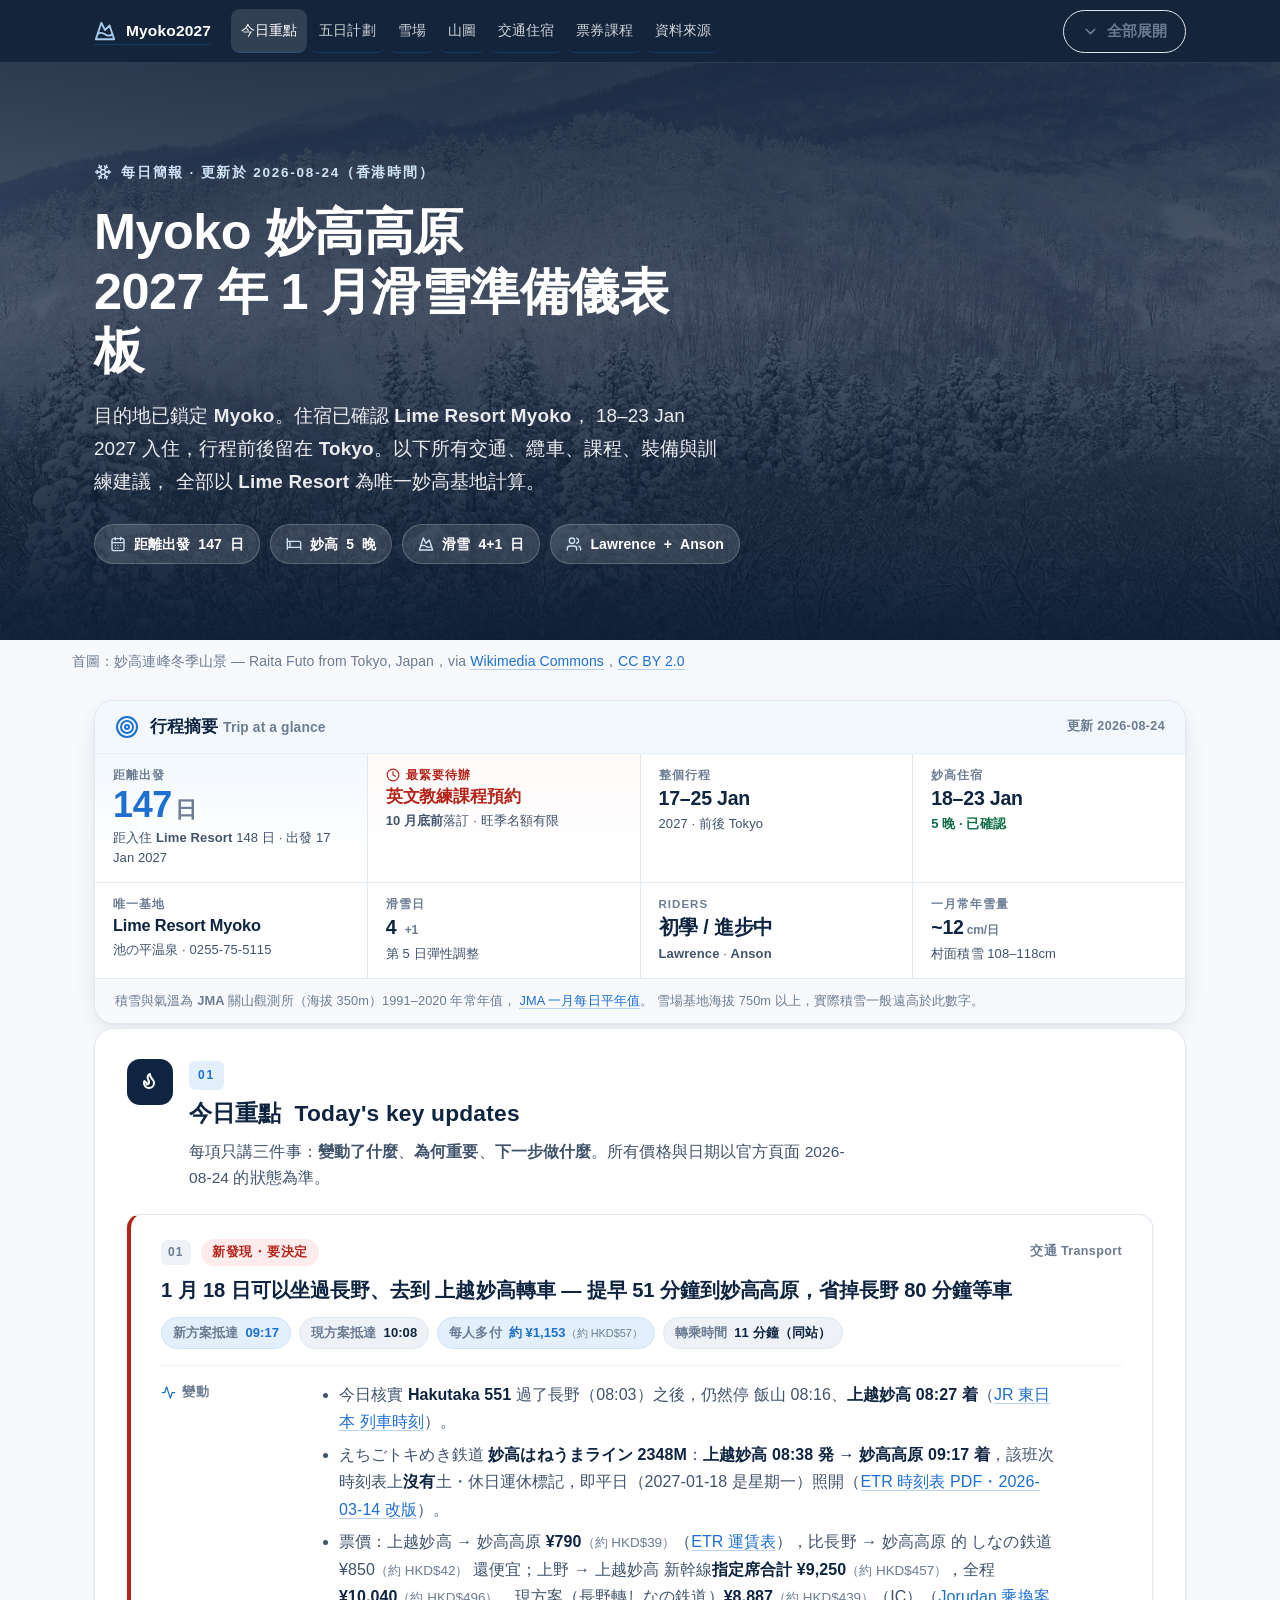
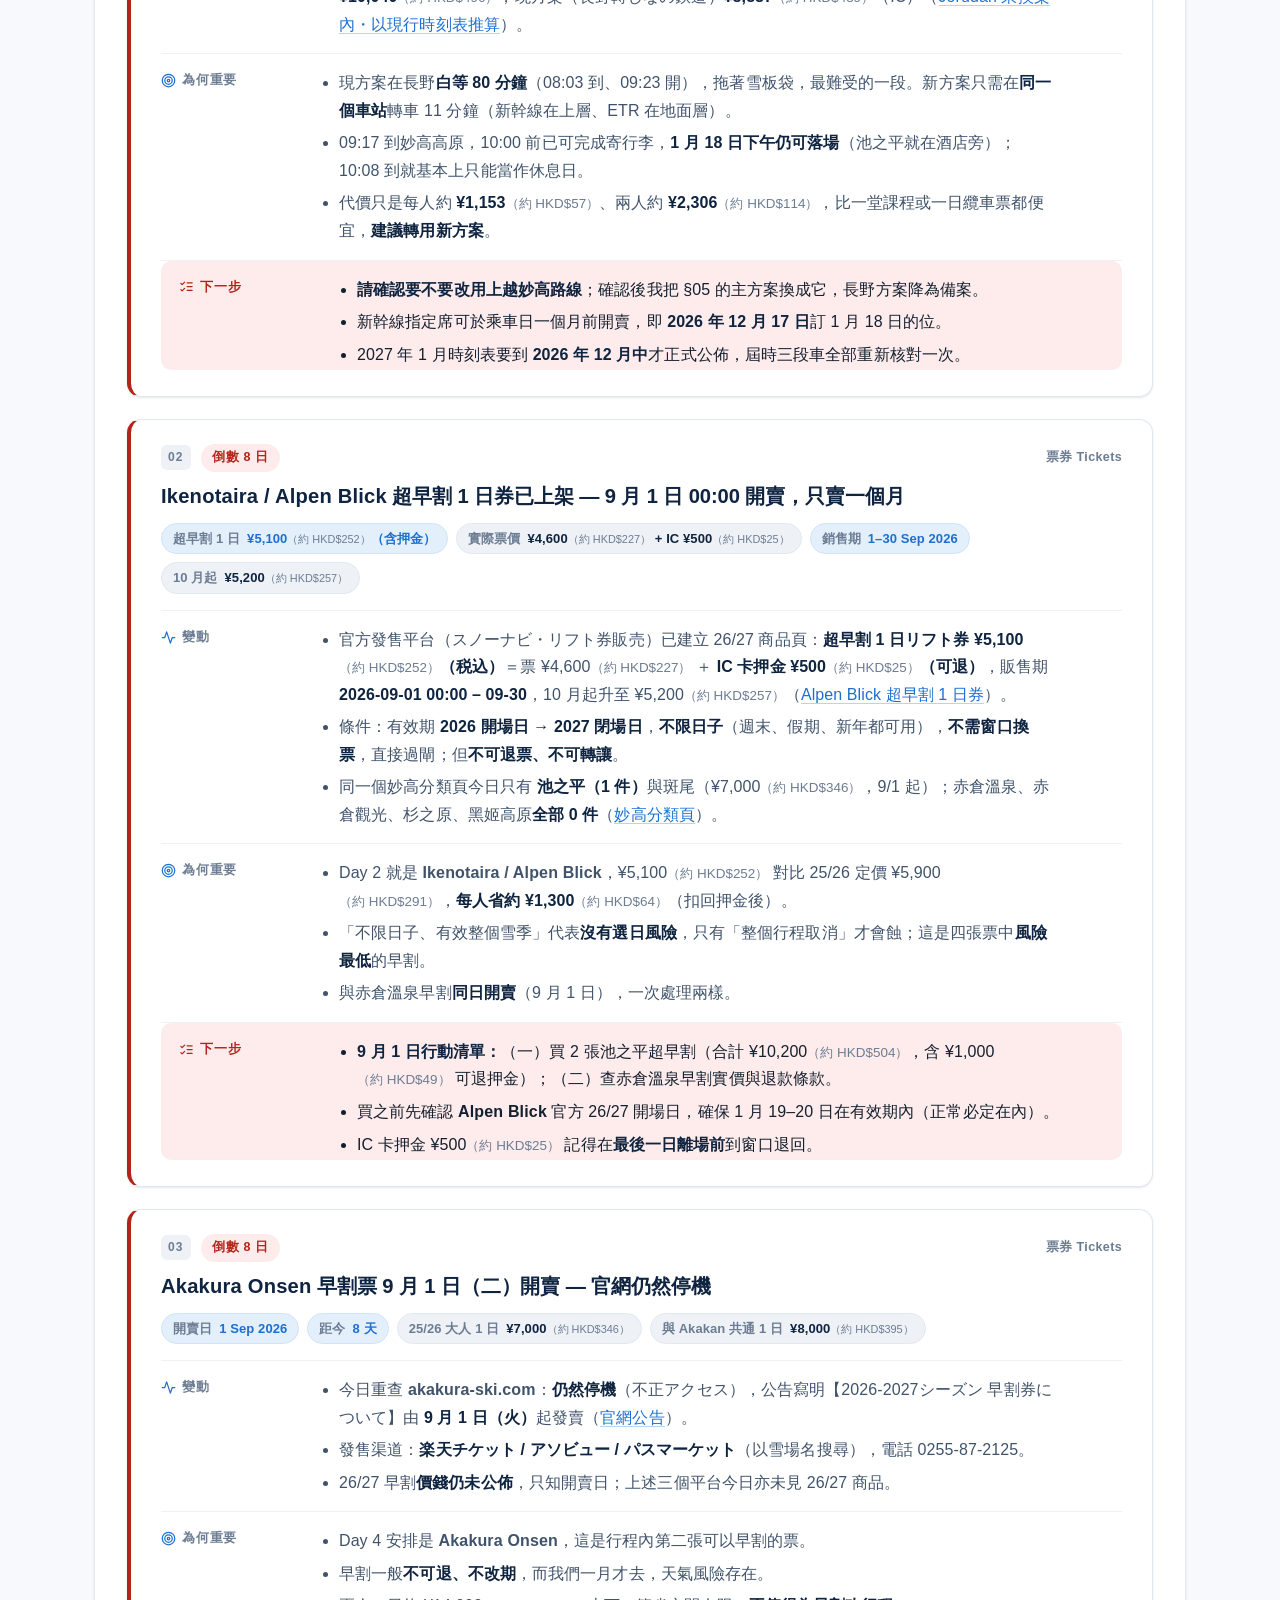
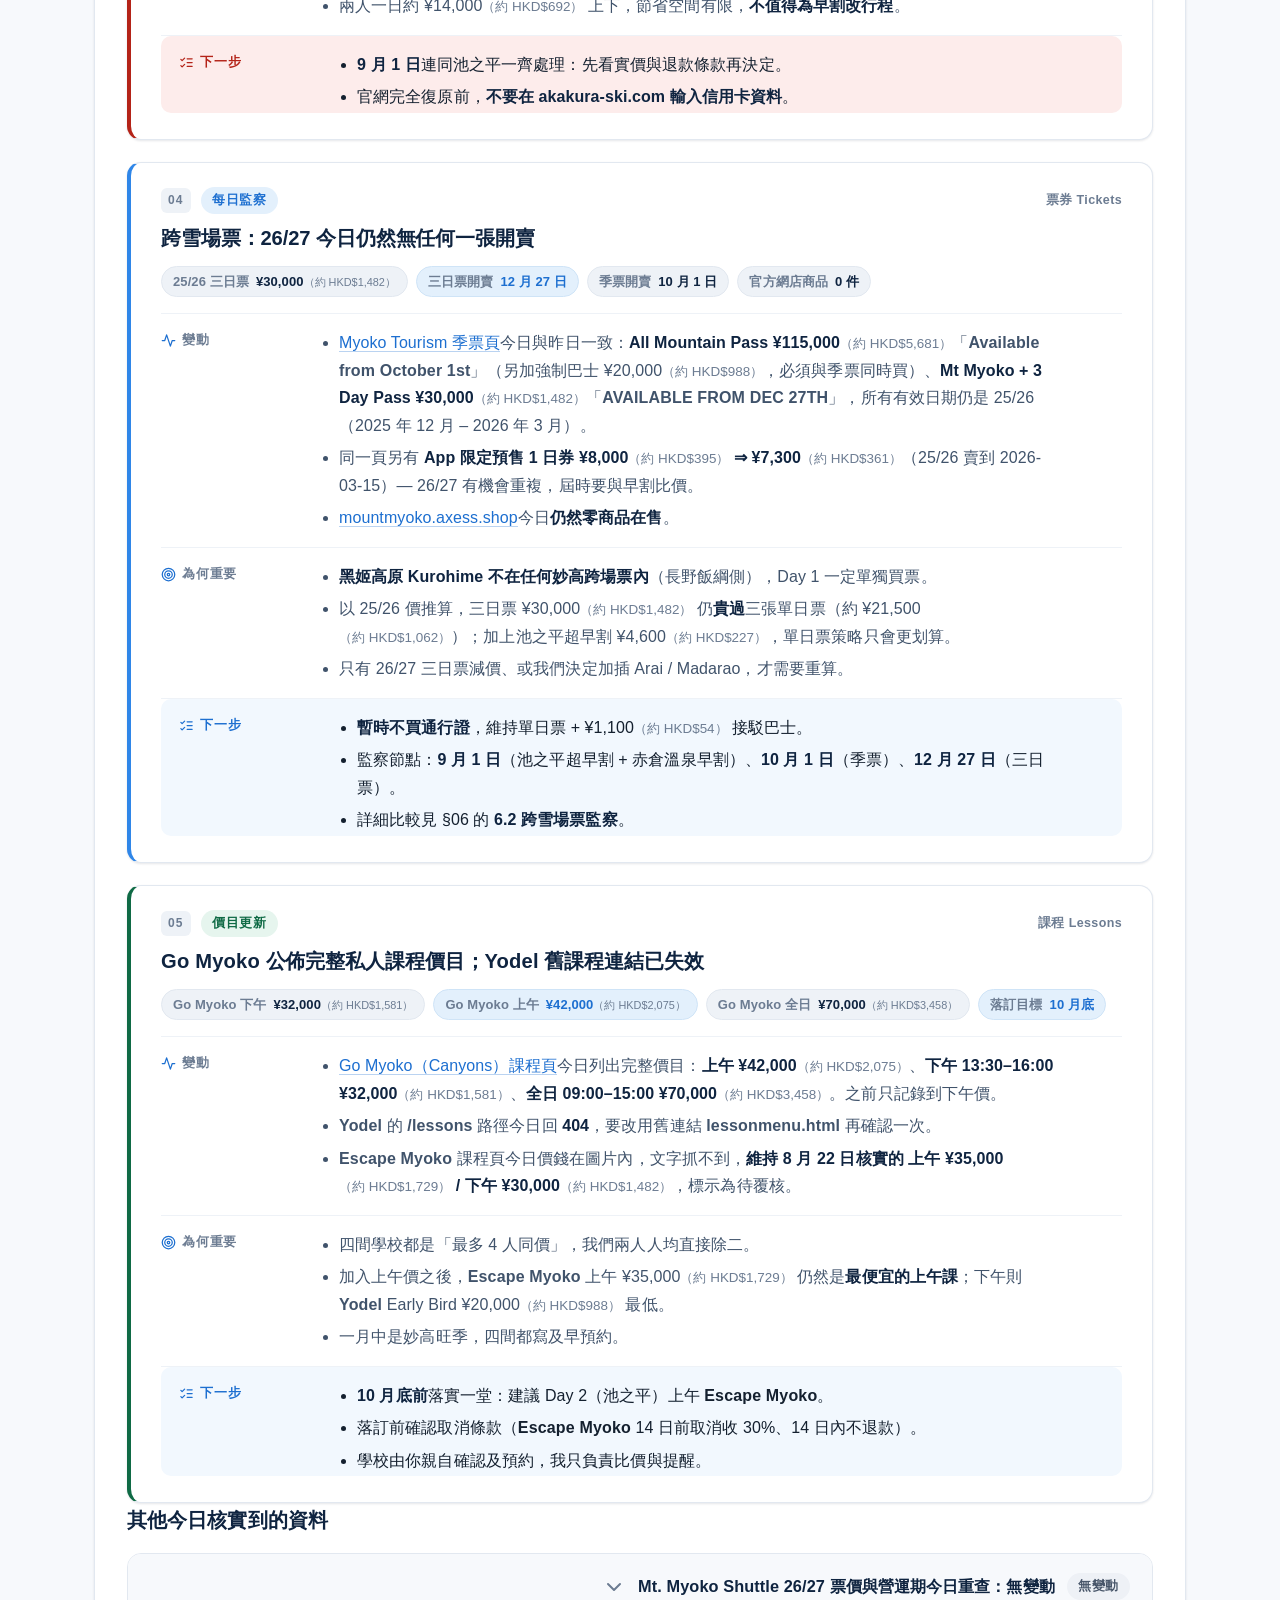
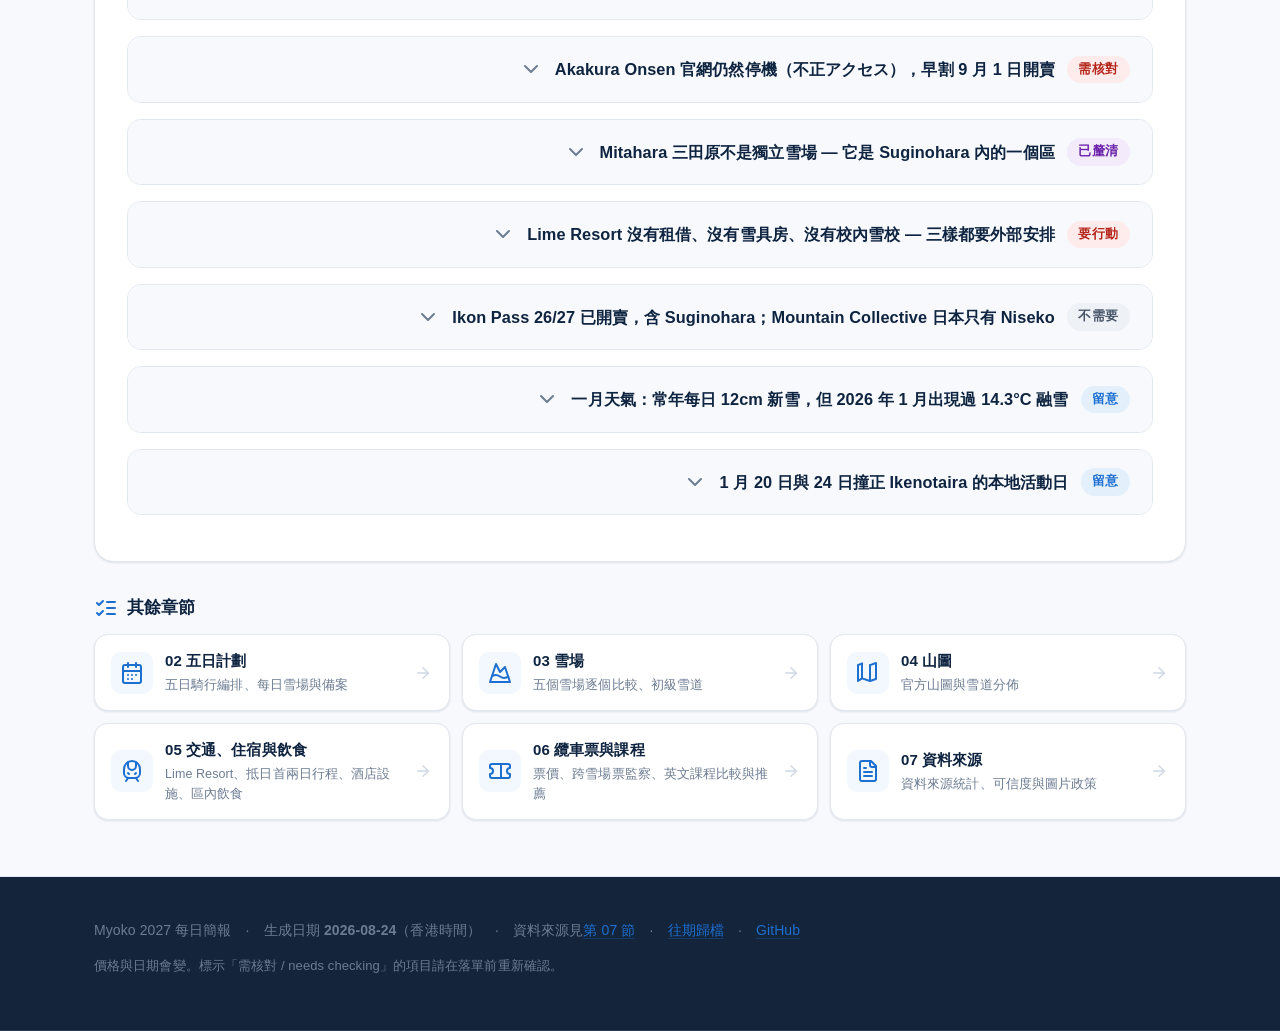
==== commit 55c30bae: "Daily Myoko briefing update - 2026-08-24" ====
--- a/index.html
+++ b/index.html
@@ -13,7 +13,7 @@
   <img class="hero-img" src="assets/photos/mt-myoko.jpg" alt="妙高山 Mt. Myoko 冬季雪景">
   <div class="hero-veil"></div>
   <div class="hero-body">
-    <p class="hero-kicker"><svg class="ic ic-sm" viewBox="0 0 24 24" aria-hidden="true"><use href="#i-snowflake"/></svg> 每日簡報 · 更新於 2026-08-23（香港時間）</p>
+    <p class="hero-kicker"><svg class="ic ic-sm" viewBox="0 0 24 24" aria-hidden="true"><use href="#i-snowflake"/></svg> 每日簡報 · 更新於 2026-08-24（香港時間）</p>
     <h1>Myoko 妙高高原<br>2027 年 1 月滑雪準備儀表板</h1>
     <p class="hero-lede">目的地已鎖定 <span class="en">Myoko</span>。住宿已確認 <span class="en">Lime Resort Myoko</span>，
     18–23 Jan 2027 入住，行程前後留在 <span class="en">Tokyo</span>。以下所有交通、纜車、課程、裝備與訓練建議，
@@ -27,7 +27,7 @@
   </div>
 </section><p class="hero-credit small muted">首圖：妙高連峰冬季山景 — Raita Futo from Tokyo, Japan，via <a href="https://commons.wikimedia.org/wiki/File%3AMyoko_winter_mountains_%2849819552396%29.jpg" target="_blank" rel="noopener">Wikimedia Commons</a>，<a href="https://creativecommons.org/licenses/by/2.0/" target="_blank" rel="noopener">CC BY 2.0</a></p><main class="wrap"><section class="tag-panel" aria-label="行程摘要">
   <div class="tag-head"><svg class="ic" viewBox="0 0 24 24" aria-hidden="true"><use href="#i-target"/></svg><h2>行程摘要 <span class="en">Trip at a glance</span></h2>
-    <span class="tag-stamp">更新 2026-08-23</span></div>
+    <span class="tag-stamp">更新 2026-08-24</span></div>
   <div class="tag-grid">
 
     <div class="tag-cell tag-lead">
@@ -82,5 +82,5 @@
   <p class="tag-foot">積雪與氣溫為 <span class="en">JMA</span> 關山觀測所（海拔 350m）1991–2020 年常年值，
   <a href="https://www.data.jma.go.jp/stats/etrn/view/nml_amd_d.php?prec_no=54&amp;block_no=0998&amp;year=&amp;month=1&amp;day=&amp;view=p1" target="_blank" rel="noopener">JMA 一月每日平年值</a>。
   雪場基地海拔 750m 以上，實際積雪一般遠高於此數字。</p>
-</section><section class="section" id="today"><div class="section-head"><span class="section-icon"><svg class="ic" viewBox="0 0 24 24" aria-hidden="true"><use href="#i-flame"/></svg></span><div><p class="section-num">01</p><h2 class="section-title">今日重點 <span class="en">Today's key updates</span></h2><p class="section-sub">每項只講三件事：<b>變動了什麼</b>、<b>為何重要</b>、<b>下一步做什麼</b>。所有價格與日期以官方頁面 2026-08-23 的狀態為準。</p></div></div><div class="section-body"><div class="upd-grid"><article class="upd upd-watch"><div class="upd-top"><span class="upd-rank">01</span><span class="badge b-watch">開始每日監察</span><span class="upd-tag">票券 Tickets</span></div><h3 class="upd-title">跨雪場票監察啟動 — 唯一涵蓋四個妙高雪場的是 <b>Mt Myoko + 3 Day Pass</b></h3><div class="upd-facts"><span class="fchip fchip-hot"><span class="fchip-l">25/26 三日票</span><b class="fchip-v">¥30,000<span class="hkd">（約 HKD$1,479）</span></b></span><span class="fchip fchip-hot"><span class="fchip-l">覆蓋</span><b class="fchip-v">妙高 4 場 + 3 場</b></span><span class="fchip "><span class="fchip-l">季票開賣</span><b class="fchip-v">10 月 1 日</b></span><span class="fchip "><span class="fchip-l">三日票開賣</span><b class="fchip-v">12 月下旬</b></span></div><div class="upd-rows"><div class="upd-row"><p class="upd-k"><svg class="ic ic-xs" viewBox="0 0 24 24" aria-hidden="true"><use href="#i-activity"/></svg> 變動</p><div class="upd-t"><ul class="tight"><li>今日逐個查證官方資料：<b>Mt Myoko + 3 Day Pass</b>（3 日，可分開使用）包含赤倉溫泉、赤倉觀光、池之平 Alpen Blick、妙高杉之原 <b>全部四個</b>，另加 Arai / Madarao / Tangram，並含 Mt Myoko Shuttle（<a href="https://myokotourism.com/season-passes/" target="_blank" rel="noopener">Myoko Tourism 季票頁</a>）。</li><li>同一頁寫明季票 <b>Available from October 1st</b>；25/26 的三日票由 <b>12 月 27 日</b>起賣。26/27 價錢與日期<b>今日仍未公佈</b>，頁上仍是 25/26 日期。</li><li>官方票務網店 <span class="en">mountmyoko.axess.shop</span> 今日<b>仍然零商品在售</b>；<span class="en">myokocompletepass.com</span> 仍回 HTTP 403。</li><li>注意頁上 Lotte–Madarao 接駁巴士標註 <b>SUSPENDED</b>。</li></ul></div></div><div class="upd-row"><p class="upd-k"><svg class="ic ic-xs" viewBox="0 0 24 24" aria-hidden="true"><use href="#i-target"/></svg> 為何重要</p><div class="upd-t"><ul class="tight"><li><b>黑姬高原 Kurohime 不在任何妙高跨場票內</b>（長野飯綱側），Day 1 一定要單獨買票。</li><li>以 25/26 價推算，三日票 ¥30,000<span class="hkd">（約 HKD$1,479）</span> 仍<b>貴過</b>池之平＋杉之原＋赤倉溫泉三張單日票（約 ¥21,500<span class="hkd">（約 HKD$1,060）</span>）。</li><li>但如果 26/27 三日票減價、或我們決定加插 Arai / Madarao，一張票就會反過來划算。</li></ul></div></div><div class="upd-row upd-do"><p class="upd-k"><svg class="ic ic-xs" viewBox="0 0 24 24" aria-hidden="true"><use href="#i-list-checks"/></svg> 下一步</p><div class="upd-t"><ul class="tight"><li><b>暫時不買通行證</b>：維持單日票策略。</li><li>每日自動監察，並在 <b>9 月 1 日</b>（赤倉早割）、<b>10 月 1 日</b>（季票）、<b>12 月下旬</b>（三日票）三個節點特別提醒。</li><li>詳細比較與監察日程見 §06 的 <b>6.2 跨雪場票監察</b>。</li></ul></div></div></div></article><article class="upd upd-urgent"><div class="upd-top"><span class="upd-rank">02</span><span class="badge b-urgent">倒數 9 日</span><span class="upd-tag">票券 Tickets</span></div><h3 class="upd-title">Akakura Onsen 早割票 <b>9 月 1 日（二）</b>開賣 — 只能經第三方平台買</h3><div class="upd-facts"><span class="fchip fchip-hot"><span class="fchip-l">開賣日</span><b class="fchip-v">1 Sep 2026</b></span><span class="fchip fchip-hot"><span class="fchip-l">距今</span><b class="fchip-v">9 天</b></span><span class="fchip "><span class="fchip-l">25/26 大人 1 日</span><b class="fchip-v">¥7,000<span class="hkd">（約 HKD$345）</span></b></span><span class="fchip "><span class="fchip-l">與 Akakan 共通 1 日</span><b class="fchip-v">¥8,000<span class="hkd">（約 HKD$394）</span></b></span></div><div class="upd-rows"><div class="upd-row"><p class="upd-k"><svg class="ic ic-xs" viewBox="0 0 24 24" aria-hidden="true"><use href="#i-activity"/></svg> 變動</p><div class="upd-t"><ul class="tight"><li>今日重查 <span class="en">akakura-ski.com</span>：<b>仍然停機</b>（不正アクセス），停機頁公告寫明【2026-2027シーズン 早割券について】由 <b>9 月 1 日（火）</b>起發賣（<a href="https://www.akakura-ski.com/" target="_blank" rel="noopener">官網公告</a>）。</li><li>發售渠道：<b>楽天チケット / アソビュー / パスマーケット</b>，電話 0255-87-2125。</li><li>26/27 早割<b>價錢未公佈</b>，只知開賣日 — 不得將 25/26 價當成 26/27 價。</li></ul></div></div><div class="upd-row"><p class="upd-k"><svg class="ic ic-xs" viewBox="0 0 24 24" aria-hidden="true"><use href="#i-target"/></svg> 為何重要</p><div class="upd-t"><ul class="tight"><li>Day 4 安排係 <span class="en">Akakura Onsen</span>，早割是這四日裡<b>唯一現時可以預計節省</b>的票。</li><li>但早割一般<b>不可退、不改期</b>，而我們到 1 月才去，天氣風險存在。</li><li>兩人一日只約 ¥14,000<span class="hkd">（約 HKD$690）</span> 上下，節省空間有限，<b>不值得為早割橫飛</b>。</li></ul></div></div><div class="upd-row upd-do"><p class="upd-k"><svg class="ic ic-xs" viewBox="0 0 24 24" aria-hidden="true"><use href="#i-list-checks"/></svg> 下一步</p><div class="upd-t"><ul class="tight"><li><b>9 月 1 日</b>後由我去看三個平台的實際早割價，再計算值不值。</li><li>官網完全復原前，<b>不要在 akakura-ski.com 輸入信用卡資料</b>。</li><li>先不要落單：等見到退款條款才決定。</li></ul></div></div></div></article><article class="upd upd-urgent"><div class="upd-top"><span class="upd-rank">03</span><span class="badge b-urgent">要行動</span><span class="upd-tag">課程 Lessons</span></div><h3 class="upd-title">兩間英文雪校已開放 26/27 預約，價錢係「最多 4 人同價」</h3><div class="upd-facts"><span class="fchip fchip-hot"><span class="fchip-l">下午 2.5h</span><b class="fchip-v">¥30,000<span class="hkd">（約 HKD$1,479）</span></b></span><span class="fchip "><span class="fchip-l">上午 2.5h</span><b class="fchip-v">¥40,000<span class="hkd">（約 HKD$1,972）</span></b></span><span class="fchip "><span class="fchip-l">Yodel Early Bird</span><b class="fchip-v">¥20,000<span class="hkd">（約 HKD$986）</span></b></span><span class="fchip fchip-hot"><span class="fchip-l">落訂期限</span><b class="fchip-v">10 月底</b></span></div><div class="upd-rows"><div class="upd-row"><p class="upd-k"><svg class="ic ic-xs" viewBox="0 0 24 24" aria-hidden="true"><use href="#i-activity"/></svg> 變動</p><div class="upd-t"><ul class="tight"><li><span class="en">Myoko Snowsports</span> 標明 <b>WINTER 2026-2027 BOOKINGS ARE NOW OPEN</b>，時段表寫明 <b>12 Dec 2026 – 28 Mar 2027</b>（<a href="https://myokosnowsports.com/akakura/snowsports-school/private-lessons/" target="_blank" rel="noopener">私人課程頁</a>）。</li><li><span class="en">Yodel Snow School</span> 首頁亦寫 <b>Season 2026–2027 — Now Accepting Bookings</b>（<a href="http://www.yodelsnow.com/lessonmenu.html" target="_blank" rel="noopener">課程表</a>）。</li></ul></div></div><div class="upd-row"><p class="upd-k"><svg class="ic ic-xs" viewBox="0 0 24 24" aria-hidden="true"><use href="#i-target"/></svg> 為何重要</p><div class="upd-t"><ul class="tight"><li>價格<b>包含最多 4 人</b>：我們兩個人付一個價，人均直接除二。</li><li>連續 3 日再減 <b>10%</b>，第 5 日免費 — 但我們只需 1–2 堂，不用湊。</li><li>一月中係妙高旺季，兩間都寫「及早預約」。</li></ul></div></div><div class="upd-row upd-do"><p class="upd-k"><svg class="ic ic-xs" viewBox="0 0 24 24" aria-hidden="true"><use href="#i-list-checks"/></svg> 下一步</p><div class="upd-t"><ul class="tight"><li><b>10 月底前</b>落實：<span class="en">Escape Myoko</span> 上午（Day 2）+ <span class="en">Myoko Snowsports</span> 下午（Day 4）。</li><li>落訂前睇清取消條款：<span class="en">Escape Myoko</span> 14 日前取消收 <b>30%</b>，14 日內<b>不退款</b>（<a href="https://escapemyoko.com/myoko-ski-snowboard-lessons/" target="_blank" rel="noopener">Escape Myoko</a>）。</li></ul></div></div></div></article><article class="upd upd-watch"><div class="upd-top"><span class="upd-rank">04</span><span class="badge b-watch">留意</span><span class="upd-tag">票券 Tickets</span></div><h3 class="upd-title">26/27 單日纜車票價全區仍未公佈，暫時唔需要買任何通行證</h3><div class="upd-facts"><span class="fchip fchip-hot"><span class="fchip-l">兩人四日估算</span><b class="fchip-v">¥56,000–64,000<span class="hkd">（約 HKD$2,761–3,155）</span></b></span><span class="fchip "><span class="fchip-l">Ikenotaira 25/26 大人1日</span><b class="fchip-v">¥5,900<span class="hkd">（約 HKD$291）</span></b></span><span class="fchip "><span class="fchip-l">Suginohara 25/26</span><b class="fchip-v">¥8,000<span class="hkd">（約 HKD$394）</span></b></span><span class="fchip "><span class="fchip-l">官方網店在售商品</span><b class="fchip-v">0 件</b></span></div><div class="upd-rows"><div class="upd-row"><p class="upd-k"><svg class="ic ic-xs" viewBox="0 0 24 24" aria-hidden="true"><use href="#i-activity"/></svg> 變動</p><div class="upd-t"><ul class="tight"><li><span class="en">Ikenotaira / Alpen Blick</span> 的 26/27 頁面今日仍寫「<b>価格は現在調整中</b>」（<a href="https://alpenblick-resort.com/ski/26-27-ticket-info" target="_blank" rel="noopener">26/27 ticket info</a>）。</li><li>同一頁<b>已公佈季票價</b>：大人超早割 <b>¥42,000<span class="hkd">（約 HKD$2,071）</span></b>（7/1–9/30）、早割 ¥56,000<span class="hkd">（約 HKD$2,761）</span>、定價 ¥71,000<span class="hkd">（約 HKD$3,500）</span>。</li><li><span class="en">Suginohara</span> 只有 25/26 的 ¥8,000<span class="hkd">（約 HKD$394）</span>（App ¥7,300<span class="hkd">（約 HKD$360）</span>）（<a href="https://www.princehotels.co.jp/ski/myoko/winter/lift/" target="_blank" rel="noopener">Prince Hotels</a>）；官方網店 <a href="https://mountmyoko.axess.shop/en/Products/Tickets/" target="_blank" rel="noopener">mountmyoko.axess.shop</a> 到今日<b>零件商品在售</b>。</li></ul></div></div><div class="upd-row"><p class="upd-k"><svg class="ic ic-xs" viewBox="0 0 24 24" aria-hidden="true"><use href="#i-target"/></svg> 為何重要</p><div class="upd-t"><ul class="tight"><li>四日行程用<b>單日票 + ¥1,100<span class="hkd">（約 HKD$54）</span> 接駁巴士</b>，一定比季票或 3 日全山票便宜。</li><li>季票超早割 ¥42,000<span class="hkd">（約 HKD$2,071）</span>／人 = 兩人 ¥84,000<span class="hkd">（約 HKD$4,141）</span>，比整段估算貴，<b>明確不值</b>。</li><li>只有當 26/27 出到真正「跨場單日票」才需要重新計。</li></ul></div></div><div class="upd-row upd-do"><p class="upd-k"><svg class="ic ic-xs" viewBox="0 0 24 24" aria-hidden="true"><use href="#i-list-checks"/></svg> 下一步</p><div class="upd-t"><ul class="tight"><li><b>唔買嘢</b>。11 月中再查一次三個官方票價頁。</li><li>預算就以 <b>¥60,000<span class="hkd">（約 HKD$2,958）</span> 兩人四日</b>入帳，等真價出咗再收窄。</li></ul></div></div></div></article><article class="upd upd-ok"><div class="upd-top"><span class="upd-rank">05</span><span class="badge b-ok">好消息</span><span class="upd-tag">交通 Transport</span></div><h3 class="upd-title">Mt. Myoko Shuttle 26/27 已公佈，<span class="en">Lime Resort</span> 就係其中一個站</h3><div class="upd-facts"><span class="fchip fchip-hot"><span class="fchip-l">單程票價</span><b class="fchip-v">¥1,100<span class="hkd">（約 HKD$54）</span> 統一</b></span><span class="fchip "><span class="fchip-l">營運期</span><b class="fchip-v">19 Dec 2026 – 24 Mar 2027</b></span><span class="fchip "><span class="fchip-l">酒店站名</span><b class="fchip-v">池の平 ライムリゾート</b></span><span class="fchip "><span class="fchip-l">付款</span><b class="fchip-v">上車付現</b></span></div><div class="upd-rows"><div class="upd-row"><p class="upd-k"><svg class="ic ic-xs" viewBox="0 0 24 24" aria-hidden="true"><use href="#i-activity"/></svg> 變動</p><div class="upd-t"><ul class="tight"><li><span class="en">MKK Tour</span> 已公佈 26/27 區內接駁：<span class="en">Akakura ⇄ Ikenotaira ⇄ Suginohara</span>（<a href="https://www.mkk-tour.com/localshuttle2026-2027" target="_blank" rel="noopener">26/27 局地シャトル</a>）。</li><li>時間表上「<b>池の平 ライムリゾート</b>」即係酒店門口，唔需要先行去車站。</li><li>同一頁寫明 <span class="en">Lotte Arai ⇄ Akakura ⇄ Tangram</span> 線 26/27 <b>運休</b>，<span class="en">Madarao Kogen Hotel</span> 線<b>已取消</b>。</li></ul></div></div><div class="upd-row"><p class="upd-k"><svg class="ic ic-xs" viewBox="0 0 24 24" aria-hidden="true"><use href="#i-target"/></svg> 為何重要</p><div class="upd-t"><ul class="tight"><li>三個計劃中的雪場全部一車直達，唔需要租車、唔需要的士。</li><li>兩人四日接駁成本只約 <b>¥8,800<span class="hkd">（約 HKD$434）</span></b>，所以「單日票 + 巴士」策略成立。</li><li>但巴士覆蓋縮水，代表 <span class="en">Madarao / Tangram</span> 更加唔應該入行程。</li></ul></div></div><div class="upd-row upd-do"><p class="upd-k"><svg class="ic ic-xs" viewBox="0 0 24 24" aria-hidden="true"><use href="#i-list-checks"/></svg> 下一步</p><div class="upd-t"><ul class="tight"><li>記住每日班次：往 <span class="en">Suginohara</span> <b>8:19 / 8:49 / 9:19 / 9:49 / 10:19</b>，回程 <b>15:19 / 15:49 / 16:19</b>。</li><li>往 <span class="en">Akakura</span> <b>8:38 / 9:08 / 9:38</b>，回程 <b>14:23 / 15:08 / 15:38 / 16:08 / 16:38</b>。</li><li>打去酒店時順便問：需唔需要前一日預約接駁（見 §05）。</li></ul></div></div></div></article></div><h3 class="sub">其他今日核實到的資料</h3><details class="acc"><summary><svg class="ic chev" viewBox="0 0 24 24" aria-hidden="true"><use href="#i-chevron-down"/></svg><span>訓練記錄已接通 Google Form → Google Sheet，但今日仍然係 0 條記錄</span><span class="badge b-urgent">要行動</span></summary><div class="acc-body"><p>今朝建置前已經讀過回應 Sheet，連線正常，<b>回應數目 0</b> — 即係表單開通之後兩位都未填過任何一次訓練。</p><p>流程：手機填 <a href="https://docs.google.com/forms/d/e/1FAIpQLSeLAHz8UONjJiR4PbydRET2NGqAT2LRgrC7Te6PLS9SSYJ2ig/viewform" target="_blank" rel="noopener">訓練記錄表單</a> → 答案寫入 Google Sheet → 每朝 08:00 簡報自動讀成 <span class="en">data/training/*.json</span> → 靜態顯示在 §07。換手機、清 cookie 都<b>不會</b>遺失。</p><p class="note note-warn"><svg class="ic ic-sm" viewBox="0 0 24 24" aria-hidden="true"><use href="#i-alert-triangle"/></svg> <b>要行動：</b>每次練完（香港室內雪場、陸上練習、健身房都算）填一次，我才可以估等級同改訓練計劃。現時 §07 的等級估算<b>沒有任何數據支持</b>，所以只當係空白起點。</p></div></details><details class="acc"><summary><svg class="ic chev" viewBox="0 0 24 24" aria-hidden="true"><use href="#i-chevron-down"/></svg><span>Akakura Onsen 官網仍然停機（不正アクセス），早割 9 月 1 日開賣</span><span class="badge b-urgent">需核對</span></summary><div class="acc-body"><p>官網 <span class="en">akakura-ski.com</span> 因確認遭到不正アクセス而暫停服務。停機前公告寫明【2026-2027シーズン 早割券について】由 <b>9 月 1 日（二）</b>起經 楽天チケット / アソビュー / パスマーケット 發售，電話 0255-87-2125，巴士預約暫停。</p><p class="note note-warn"><svg class="ic ic-sm" viewBox="0 0 24 24" aria-hidden="true"><use href="#i-alert-triangle"/></svg> <b>官網復原前，唔好在該網站輸入信用卡資料。</b>要買早割就經上述三個第三方平台。</p><p>因為官網停機，今日改用第三方核實到 25/26 的官方價目結構：成人 1 日券（8:30–17:00）<b>¥7,000<span class="hkd">（約 HKD$345）</span></b>、1 日 passport（8:30–收工）<b>¥8,500<span class="hkd">（約 HKD$419）</span></b>、5 小時 ¥6,500<span class="hkd">（約 HKD$320）</span>、夜間 17:00–21:00 <b>¥3,500<span class="hkd">（約 HKD$173）</span></b>、單程券 ¥800<span class="hkd">（約 HKD$39）</span>、季票 ¥70,000<span class="hkd">（約 HKD$3,451）</span>。與 <span class="en">Akakura Kanko</span> 的<b>共通 1 日券成人 ¥8,000<span class="hkd">（約 HKD$394）</span></b>（<a href="https://www.snowjapan.com/ski-areas-in-japan/niigata-prefecture/myoko-city/akakura-onsen" target="_blank" rel="noopener">SnowJapan — Akakura Onsen</a>）。</p><p class="note note-flag"><svg class="ic ic-sm" viewBox="0 0 24 24" aria-hidden="true"><use href="#i-alert-triangle"/></svg> <b>數字有衝突要講清楚：</b>之前頁面把 <b>¥8,500<span class="hkd">（約 HKD$419）</span></b> 當成兩場共通票，但今日資料顯示 ¥8,500<span class="hkd">（約 HKD$419）</span> 係 Akakura Onsen 單場的延長 passport，共通票係 <b>¥8,000<span class="hkd">（約 HKD$394）</span></b>。兩個都係 25/26 的第三方轉述，官網復原後必須重新確認。</p><p>其他今日核實到的 Akakura Onsen 資料：26/27 預計 <b>12 月中 – 3 月下旬</b>（資料狀態「未更新」）、<b>14 條纜車</b>、頂 1,200m／垂直落差 550m、初中高 <b>50 / 30 / 20</b>、最長 3,000m、最斜 <b>38°</b>、17 條雪道、與 Akakura Kanko <b>雪道相連</b>，而且係區內<b>唯一每日夜滑</b>的雪場（くまどー區至 21:00）。</p></div></details><details class="acc"><summary><svg class="ic chev" viewBox="0 0 24 24" aria-hidden="true"><use href="#i-chevron-down"/></svg><span>Mitahara 三田原唔係獨立雪場 — 佢係 Suginohara 內的一個區</span><span class="badge b-check">已釐清</span></summary><div class="acc-body"><p>官方課程圖顯示 <b>三田原第2高速リフト（1,774m）</b>與<b>三田原第3高速リフト（1,726m）</b>係 <span class="en">Myoko Suginohara</span> 16 條雪道 / 5 條纜車系統內的 D、E 兩條，即係<b>用同一張 Suginohara 纜車票</b>，沒有獨立的 Mitahara 票（<a href="https://www.princehotels.co.jp/ski/myoko/winter/coursemap/" target="_blank" rel="noopener">Suginohara 課程圖</a>）。</p><p>三田原區內的初級線：<b>D3 三田原連絡ビギナーライン 896m（最大 12°／平均 6°）</b>、<b>D1 パノラマゲレンデ上部 1,925m（16°／12°）</b>、<b>B2 パノラマゲレンデ下部 2,124m（14°／8°）</b>，連埋大約 <b>4km</b> 連續初級坡度。</p><p class="note note-warn"><svg class="ic ic-sm" viewBox="0 0 24 24" aria-hidden="true"><use href="#i-alert-triangle"/></svg> 同一條纜車亦通往 <b>E2 スーパージャイアント（上級・最大 38°）</b>，落纜車後一定要睇清指示牌。</p></div></details><details class="acc"><summary><svg class="ic chev" viewBox="0 0 24 24" aria-hidden="true"><use href="#i-chevron-down"/></svg><span>Lime Resort 沒有租借、沒有雪具房、沒有校內雪校 — 三樣都要外部安排</span><span class="badge b-urgent">要行動</span></summary><div class="acc-body"><p>翻查官方設施頁與 FAQ，酒店<b>沒有提及</b>雪具租借、滑雪學校，亦<b>沒有寫明</b>雪具乾燥室；FAQ 只講到前台可以寄存行李（<a href="https://limeresorts.com/myoko/en/facility/" target="_blank" rel="noopener">Lime 設施</a>、<a href="https://limeresorts.com/myoko/en/faq/" target="_blank" rel="noopener">Lime FAQ</a>）。酒店內的 <span class="en">THE NORTH FACE</span> 店<b>只賣不租</b>。</p><p><b>要做的事：</b>打 <b>0255-75-5115</b> 問四件事 —（一）有無雪具乾燥／存放；（二）26/27 冬季有無滑雪套票；（三）由酒店去 <span class="en">Ikenotaira</span> 雪場最實際的走法；（四）接駁巴士需唔需要前一日預約。</p><p>租借可以用同一個池の平區內的 <b>カヤバレンタル</b> 或 <b>アルペンブリックレンタル（Rossignol）</b>（<a href="https://alpenblick-resort.com/ski" target="_blank" rel="noopener">Alpen Blick 雪場頁</a>）。另外 <span class="en">Ikenotaira</span> 季票持有人有 <b>カヤバレンタル 9 折</b>，但我們唔會買季票，用唔到。</p></div></details><details class="acc"><summary><svg class="ic chev" viewBox="0 0 24 24" aria-hidden="true"><use href="#i-chevron-down"/></svg><span>Ikon Pass 26/27 已開賣，含 Suginohara；Mountain Collective 日本只有 Niseko</span><span class="badge b-none">不需要</span></summary><div class="acc-body"><p><span class="en">Suginohara</span> 由 2025 年冬季起加入 <span class="en">Ikon Pass</span>，26/27 <span class="en">Ikon</span> 由 <b>US$1,449<span class="hkd">（約 HKD$11,302）</span></b> 起、<span class="en">Ikon Base</span> 由 <b>US$1,019<span class="hkd">（約 HKD$7,948）</span></b> 起（<a href="https://www.ikonpass.com/en/destinations/myoko-suginohara-ski-resort" target="_blank" rel="noopener">Ikon Pass — Myoko Suginohara</a>）。<span class="en">Mountain Collective</span> 26/27 日本目的地只有 <span class="en">Niseko</span>（<a href="https://mountaincollective.com/" target="_blank" rel="noopener">Mountain Collective</a>）。</p><p><b>結論：</b>四日行程買 <span class="en">Ikon</span> 完全唔值。單日票勝。</p></div></details><details class="acc"><summary><svg class="ic chev" viewBox="0 0 24 24" aria-hidden="true"><use href="#i-chevron-down"/></svg><span>一月天氣：常年每日 12cm 新雪，但 2026 年 1 月出現過 14.3°C 融雪</span><span class="badge b-watch">留意</span></summary><div class="acc-body"><p><span class="en">JMA</span> 關山觀測所 1991–2020 常年值：一月平均氣溫 <b>0.0°C</b>、最高 3.3°C／最低 −2.7°C、月降雪量 <b>385cm</b>、最深積雪 <b>172cm</b>、日照僅 58.1 小時。18–23 Jan 每日平年值都係<b>新雪 12cm</b>、積雪由 <b>108cm 升到 118cm</b>（<a href="https://www.data.jma.go.jp/stats/etrn/view/nml_amd_ym.php?prec_no=54&amp;block_no=0998" target="_blank" rel="noopener">JMA 月平年值</a>）。</p><p class="note note-warn"><svg class="ic ic-sm" viewBox="0 0 24 24" aria-hidden="true"><use href="#i-alert-triangle"/></svg> <b>現實風險：</b>2026 年 1 月 15–19 日出現真正融雪 — 最高氣溫連續 9.2 / 9.4 / <b>14.3</b> / 2.4 / 9.9 °C，積雪由 58cm 跌到 <b>34cm</b>，之後 20–25 日再急補到 156cm（<a href="https://www.data.jma.go.jp/stats/etrn/view/daily_a1.php?prec_no=54&amp;block_no=0998&amp;year=2026&amp;month=1&amp;day=&amp;view=" target="_blank" rel="noopener">JMA 2026 年 1 月每日記錄</a>）。</p><p><b>對初學者的意思：</b>唔好假設一定有粉雪。防水規格（<b>20K</b> 級）比保暖更重要，第 5 日彈性日要真係留返彈性。關山站海拔只有 350m，雪場基地 750–1,000m+，山上積雪一般遠多過以上數字。</p></div></details><details class="acc"><summary><svg class="ic chev" viewBox="0 0 24 24" aria-hidden="true"><use href="#i-chevron-down"/></svg><span>1 月 20 日與 24 日撞正 Ikenotaira 的本地活動日</span><span class="badge b-watch">留意</span></summary><div class="acc-body"><p>Ikenotaira 26/27 活動表列出 1 月 20 日「池メンDAY + かんずり雪さらし」、1 月 24 日「かんずりデー」、1 月 27 日「池ジョDAY」（<a href="https://alpenblick-resort.com/eventcampaign/26-27event" target="_blank" rel="noopener">26/27 活動頁</a>）。<b>20 及 24 日在我們行程之內</b>，預期本地人流較多。</p><p><b>建議：</b>如果 1 月 20 日安排 <span class="en">Ikenotaira</span>，就 8:30 開場即上山，或者將該日調去 <span class="en">Suginohara</span>。</p></div></details></div></section><section class="navcards" aria-label="章節導覽"><h2 class="nc-h"><svg class="ic" viewBox="0 0 24 24" aria-hidden="true"><use href="#i-list-checks"/></svg> 其餘章節</h2><div class="nc-grid"><a class="navcard" href="plan.html"><span class="nc-ic"><svg class="ic" viewBox="0 0 24 24" aria-hidden="true"><use href="#i-calendar-days"/></svg></span><span class="nc-body"><b>02 五日計劃</b><i>五日騎行編排、每日雪場與備案</i></span><span class="nc-go"><svg class="ic ic-sm" viewBox="0 0 24 24" aria-hidden="true"><use href="#i-arrow-up"/></svg></span></a><a class="navcard" href="resorts.html"><span class="nc-ic"><svg class="ic" viewBox="0 0 24 24" aria-hidden="true"><use href="#i-mountain-snow"/></svg></span><span class="nc-body"><b>03 雪場</b><i>五個雪場逐個比較、初級雪道</i></span><span class="nc-go"><svg class="ic ic-sm" viewBox="0 0 24 24" aria-hidden="true"><use href="#i-arrow-up"/></svg></span></a><a class="navcard" href="maps.html"><span class="nc-ic"><svg class="ic" viewBox="0 0 24 24" aria-hidden="true"><use href="#i-map"/></svg></span><span class="nc-body"><b>04 山圖</b><i>官方山圖與雪道分佈</i></span><span class="nc-go"><svg class="ic ic-sm" viewBox="0 0 24 24" aria-hidden="true"><use href="#i-arrow-up"/></svg></span></a><a class="navcard" href="travel.html"><span class="nc-ic"><svg class="ic" viewBox="0 0 24 24" aria-hidden="true"><use href="#i-train-front"/></svg></span><span class="nc-body"><b>05 交通、住宿與飲食</b><i>Lime Resort、抵日首兩日行程、酒店設施、區內飲食</i></span><span class="nc-go"><svg class="ic ic-sm" viewBox="0 0 24 24" aria-hidden="true"><use href="#i-arrow-up"/></svg></span></a><a class="navcard" href="tickets.html"><span class="nc-ic"><svg class="ic" viewBox="0 0 24 24" aria-hidden="true"><use href="#i-ticket"/></svg></span><span class="nc-body"><b>06 纜車票與課程</b><i>票價、跨雪場票監察、英文課程比較與推薦</i></span><span class="nc-go"><svg class="ic ic-sm" viewBox="0 0 24 24" aria-hidden="true"><use href="#i-arrow-up"/></svg></span></a><a class="navcard" href="refs.html"><span class="nc-ic"><svg class="ic" viewBox="0 0 24 24" aria-hidden="true"><use href="#i-file-text"/></svg></span><span class="nc-body"><b>07 資料來源</b><i>資料來源統計、可信度與圖片政策</i></span><span class="nc-go"><svg class="ic ic-sm" viewBox="0 0 24 24" aria-hidden="true"><use href="#i-arrow-up"/></svg></span></a></div></section></main><footer class="topbar" style="position:static;margin-top:56px"><div class="topbar-inner" style="flex-wrap:wrap;gap:12px"><p class="small muted" style="margin:0">Myoko 2027 每日簡報　·　生成日期 <b>2026-08-23</b>（香港時間）　·　資料來源見<a href="refs.html">第 07 節</a>　·　<a href="archive/">往期歸檔</a>　·　<a href="https://github.com/llc-wake/Myoko2027" target="_blank" rel="noopener">GitHub</a></p><p class="xsmall muted" style="margin:0">價格與日期會變。標示「需核對 / needs checking」的項目請在落單前重新確認。</p></div></footer><div class="lightbox" id="lightbox" hidden role="dialog" aria-modal="true" aria-label="放大山圖"><div class="lb-bar"><h3 id="lb-title"></h3><a id="lb-source" href="#" target="_blank" rel="noopener" class="mbtn mbtn-ghost"><svg class="ic ic-sm" viewBox="0 0 24 24" aria-hidden="true"><use href="#i-link"/></svg> Open official map source</a><a id="lb-download" href="#" download class="mbtn mbtn-ghost"><svg class="ic ic-sm" viewBox="0 0 24 24" aria-hidden="true"><use href="#i-download"/></svg> Download / stored copy</a><button class="mbtn mbtn-ghost" type="button" id="lb-close" aria-label="關閉"><svg class="ic ic-sm" viewBox="0 0 24 24" aria-hidden="true"><use href="#i-x"/></svg></button></div><div class="lb-stage"><img id="lb-img" src="" alt=""></div></div><button class="totop" id="totop" type="button" aria-label="回到頂部" hidden><svg class="ic" viewBox="0 0 24 24" aria-hidden="true"><use href="#i-arrow-up"/></svg></button><div class="toast" id="toast" role="status" aria-live="polite" hidden></div><script src="script.js"></script></body>
+</section><section class="section" id="today"><div class="section-head"><span class="section-icon"><svg class="ic" viewBox="0 0 24 24" aria-hidden="true"><use href="#i-flame"/></svg></span><div><p class="section-num">01</p><h2 class="section-title">今日重點 <span class="en">Today's key updates</span></h2><p class="section-sub">每項只講三件事：<b>變動了什麼</b>、<b>為何重要</b>、<b>下一步做什麼</b>。所有價格與日期以官方頁面 2026-08-24 的狀態為準。</p></div></div><div class="section-body"><div class="upd-grid"><article class="upd upd-urgent"><div class="upd-top"><span class="upd-rank">01</span><span class="badge b-urgent">新發現・要決定</span><span class="upd-tag">交通 Transport</span></div><h3 class="upd-title">1 月 18 日可以坐過長野、去到 <span class="en">上越妙高</span>轉車 — 提早 <b>51 分鐘</b>到妙高高原，省掉長野 80 分鐘等車</h3><div class="upd-facts"><span class="fchip fchip-hot"><span class="fchip-l">新方案抵達</span><b class="fchip-v">09:17</b></span><span class="fchip "><span class="fchip-l">現方案抵達</span><b class="fchip-v">10:08</b></span><span class="fchip fchip-hot"><span class="fchip-l">每人多付</span><b class="fchip-v">約 ¥1,153<span class="hkd">（約 HKD$57）</span></b></span><span class="fchip "><span class="fchip-l">轉乘時間</span><b class="fchip-v">11 分鐘（同站）</b></span></div><div class="upd-rows"><div class="upd-row"><p class="upd-k"><svg class="ic ic-xs" viewBox="0 0 24 24" aria-hidden="true"><use href="#i-activity"/></svg> 變動</p><div class="upd-t"><ul class="tight"><li>今日核實 <b>Hakutaka 551</b> 過了長野（08:03）之後，仍然停 飯山 08:16、<b>上越妙高 08:27 着</b>（<a href="https://timetables.jreast.co.jp/2608/train/035/038581.html" target="_blank" rel="noopener">JR 東日本 列車時刻</a>）。</li><li>えちごトキめき鉄道 <b>妙高はねうまライン 2348M</b>：<b>上越妙高 08:38 発 → 妙高高原 09:17 着</b>，該班次時刻表上<b>沒有</b>土・休日運休標記，即平日（2027-01-18 是星期一）照開（<a href="https://www.echigo-tokimeki.co.jp/timetable/" target="_blank" rel="noopener">ETR 時刻表 PDF・2026-03-14 改版</a>）。</li><li>票價：上越妙高 → 妙高高原 <b>¥790<span class="hkd">（約 HKD$39）</span></b>（<a href="https://www.echigo-tokimeki.co.jp/userfiles/elfinder/information/fare01_20260314.pdf" target="_blank" rel="noopener">ETR 運賃表</a>），比長野 → 妙高高原 的 しなの鉄道 ¥850<span class="hkd">（約 HKD$42）</span> 還便宜；上野 → 上越妙高 新幹線<b>指定席合計 ¥9,250<span class="hkd">（約 HKD$457）</span></b>，全程 <b>¥10,040<span class="hkd">（約 HKD$496）</span></b>，現方案（長野轉しなの鉄道）<b>¥8,887<span class="hkd">（約 HKD$439）</span></b>（IC）（<a href="https://www.jorudan.co.jp/norikae/cgi/nori.cgi" target="_blank" rel="noopener">Jorudan 乘換案內・以現行時刻表推算</a>）。</li></ul></div></div><div class="upd-row"><p class="upd-k"><svg class="ic ic-xs" viewBox="0 0 24 24" aria-hidden="true"><use href="#i-target"/></svg> 為何重要</p><div class="upd-t"><ul class="tight"><li>現方案在長野<b>白等 80 分鐘</b>（08:03 到、09:23 開），拖著雪板袋，最難受的一段。新方案只需在<b>同一個車站</b>轉車 11 分鐘（新幹線在上層、ETR 在地面層）。</li><li>09:17 到妙高高原，10:00 前已可完成寄行李，<b>1 月 18 日下午仍可落場</b>（池之平就在酒店旁）；10:08 到就基本上只能當作休息日。</li><li>代價只是每人約 <b>¥1,153<span class="hkd">（約 HKD$57）</span></b>、兩人約 <b>¥2,306<span class="hkd">（約 HKD$114）</span></b>，比一堂課程或一日纜車票都便宜，<b>建議轉用新方案</b>。</li></ul></div></div><div class="upd-row upd-do"><p class="upd-k"><svg class="ic ic-xs" viewBox="0 0 24 24" aria-hidden="true"><use href="#i-list-checks"/></svg> 下一步</p><div class="upd-t"><ul class="tight"><li><b>請確認要不要改用上越妙高路線</b>；確認後我把 §05 的主方案換成它，長野方案降為備案。</li><li>新幹線指定席可於乘車日一個月前開賣，即 <b>2026 年 12 月 17 日</b>訂 1 月 18 日的位。</li><li>2027 年 1 月時刻表要到 <b>2026 年 12 月中</b>才正式公佈，屆時三段車全部重新核對一次。</li></ul></div></div></div></article><article class="upd upd-urgent"><div class="upd-top"><span class="upd-rank">02</span><span class="badge b-urgent">倒數 8 日</span><span class="upd-tag">票券 Tickets</span></div><h3 class="upd-title"><span class="en">Ikenotaira / Alpen Blick</span> 超早割 1 日券已上架 — <b>9 月 1 日 00:00</b> 開賣，只賣一個月</h3><div class="upd-facts"><span class="fchip fchip-hot"><span class="fchip-l">超早割 1 日</span><b class="fchip-v">¥5,100<span class="hkd">（約 HKD$252）</span>（含押金）</b></span><span class="fchip "><span class="fchip-l">實際票價</span><b class="fchip-v">¥4,600<span class="hkd">（約 HKD$227）</span> + IC ¥500<span class="hkd">（約 HKD$25）</span></b></span><span class="fchip fchip-hot"><span class="fchip-l">銷售期</span><b class="fchip-v">1–30 Sep 2026</b></span><span class="fchip "><span class="fchip-l">10 月起</span><b class="fchip-v">¥5,200<span class="hkd">（約 HKD$257）</span></b></span></div><div class="upd-rows"><div class="upd-row"><p class="upd-k"><svg class="ic ic-xs" viewBox="0 0 24 24" aria-hidden="true"><use href="#i-activity"/></svg> 變動</p><div class="upd-t"><ul class="tight"><li>官方發售平台（スノーナビ・リフト券販売）已建立 26/27 商品頁：<b>超早割 1 日リフト券 ¥5,100<span class="hkd">（約 HKD$252）</span>（税込）</b>＝票 ¥4,600<span class="hkd">（約 HKD$227）</span> ＋ <b>IC 卡押金 ¥500<span class="hkd">（約 HKD$25）</span>（可退）</b>，販售期 <b>2026-09-01 00:00 – 09-30</b>，10 月起升至 ¥5,200<span class="hkd">（約 HKD$257）</span>（<a href="https://www.lift-ticket.jp/view/item/006003000001?category_page_id=myoko" target="_blank" rel="noopener">Alpen Blick 超早割 1 日券</a>）。</li><li>條件：有效期 <b>2026 開場日 → 2027 閉場日</b>，<b>不限日子</b>（週末、假期、新年都可用），<b>不需窗口換票</b>，直接過閘；但<b>不可退票、不可轉讓</b>。</li><li>同一個妙高分類頁今日只有 <b>池之平（1 件）</b>與斑尾（¥7,000<span class="hkd">（約 HKD$346）</span>，9/1 起）；赤倉溫泉、赤倉觀光、杉之原、黑姬高原<b>全部 0 件</b>（<a href="https://www.lift-ticket.jp/view/category/myoko" target="_blank" rel="noopener">妙高分類頁</a>）。</li></ul></div></div><div class="upd-row"><p class="upd-k"><svg class="ic ic-xs" viewBox="0 0 24 24" aria-hidden="true"><use href="#i-target"/></svg> 為何重要</p><div class="upd-t"><ul class="tight"><li>Day 2 就是 <span class="en">Ikenotaira / Alpen Blick</span>，¥5,100<span class="hkd">（約 HKD$252）</span> 對比 25/26 定價 ¥5,900<span class="hkd">（約 HKD$291）</span>，<b>每人省約 ¥1,300<span class="hkd">（約 HKD$64）</span></b>（扣回押金後）。</li><li>「不限日子、有效整個雪季」代表<b>沒有選日風險</b>，只有「整個行程取消」才會蝕；這是四張票中<b>風險最低</b>的早割。</li><li>與赤倉溫泉早割<b>同日開賣</b>（9 月 1 日），一次處理兩樣。</li></ul></div></div><div class="upd-row upd-do"><p class="upd-k"><svg class="ic ic-xs" viewBox="0 0 24 24" aria-hidden="true"><use href="#i-list-checks"/></svg> 下一步</p><div class="upd-t"><ul class="tight"><li><b>9 月 1 日行動清單：</b>（一）買 2 張池之平超早割（合計 ¥10,200<span class="hkd">（約 HKD$504）</span>，含 ¥1,000<span class="hkd">（約 HKD$49）</span> 可退押金）；（二）查赤倉溫泉早割實價與退款條款。</li><li>買之前先確認 <span class="en">Alpen Blick</span> 官方 26/27 開場日，確保 1 月 19–20 日在有效期內（正常必定在內）。</li><li>IC 卡押金 ¥500<span class="hkd">（約 HKD$25）</span> 記得在<b>最後一日離場前</b>到窗口退回。</li></ul></div></div></div></article><article class="upd upd-urgent"><div class="upd-top"><span class="upd-rank">03</span><span class="badge b-urgent">倒數 8 日</span><span class="upd-tag">票券 Tickets</span></div><h3 class="upd-title"><span class="en">Akakura Onsen</span> 早割票 <b>9 月 1 日（二）</b>開賣 — 官網仍然停機</h3><div class="upd-facts"><span class="fchip fchip-hot"><span class="fchip-l">開賣日</span><b class="fchip-v">1 Sep 2026</b></span><span class="fchip fchip-hot"><span class="fchip-l">距今</span><b class="fchip-v">8 天</b></span><span class="fchip "><span class="fchip-l">25/26 大人 1 日</span><b class="fchip-v">¥7,000<span class="hkd">（約 HKD$346）</span></b></span><span class="fchip "><span class="fchip-l">與 Akakan 共通 1 日</span><b class="fchip-v">¥8,000<span class="hkd">（約 HKD$395）</span></b></span></div><div class="upd-rows"><div class="upd-row"><p class="upd-k"><svg class="ic ic-xs" viewBox="0 0 24 24" aria-hidden="true"><use href="#i-activity"/></svg> 變動</p><div class="upd-t"><ul class="tight"><li>今日重查 <span class="en">akakura-ski.com</span>：<b>仍然停機</b>（不正アクセス），公告寫明【2026-2027シーズン 早割券について】由 <b>9 月 1 日（火）</b>起發賣（<a href="https://www.akakura-ski.com/" target="_blank" rel="noopener">官網公告</a>）。</li><li>發售渠道：<b>楽天チケット / アソビュー / パスマーケット</b>（以雪場名搜尋），電話 0255-87-2125。</li><li>26/27 早割<b>價錢仍未公佈</b>，只知開賣日；上述三個平台今日亦未見 26/27 商品。</li></ul></div></div><div class="upd-row"><p class="upd-k"><svg class="ic ic-xs" viewBox="0 0 24 24" aria-hidden="true"><use href="#i-target"/></svg> 為何重要</p><div class="upd-t"><ul class="tight"><li>Day 4 安排是 <span class="en">Akakura Onsen</span>，這是行程內第二張可以早割的票。</li><li>早割一般<b>不可退、不改期</b>，而我們一月才去，天氣風險存在。</li><li>兩人一日約 ¥14,000<span class="hkd">（約 HKD$692）</span> 上下，節省空間有限，<b>不值得為早割改行程</b>。</li></ul></div></div><div class="upd-row upd-do"><p class="upd-k"><svg class="ic ic-xs" viewBox="0 0 24 24" aria-hidden="true"><use href="#i-list-checks"/></svg> 下一步</p><div class="upd-t"><ul class="tight"><li><b>9 月 1 日</b>連同池之平一齊處理：先看實價與退款條款再決定。</li><li>官網完全復原前，<b>不要在 akakura-ski.com 輸入信用卡資料</b>。</li></ul></div></div></div></article><article class="upd upd-watch"><div class="upd-top"><span class="upd-rank">04</span><span class="badge b-watch">每日監察</span><span class="upd-tag">票券 Tickets</span></div><h3 class="upd-title">跨雪場票：26/27 今日仍然<b>無任何一張</b>開賣</h3><div class="upd-facts"><span class="fchip "><span class="fchip-l">25/26 三日票</span><b class="fchip-v">¥30,000<span class="hkd">（約 HKD$1,482）</span></b></span><span class="fchip fchip-hot"><span class="fchip-l">三日票開賣</span><b class="fchip-v">12 月 27 日</b></span><span class="fchip "><span class="fchip-l">季票開賣</span><b class="fchip-v">10 月 1 日</b></span><span class="fchip "><span class="fchip-l">官方網店商品</span><b class="fchip-v">0 件</b></span></div><div class="upd-rows"><div class="upd-row"><p class="upd-k"><svg class="ic ic-xs" viewBox="0 0 24 24" aria-hidden="true"><use href="#i-activity"/></svg> 變動</p><div class="upd-t"><ul class="tight"><li><a href="https://myokotourism.com/season-passes/" target="_blank" rel="noopener">Myoko Tourism 季票頁</a>今日與昨日一致：<b>All Mountain Pass ¥115,000<span class="hkd">（約 HKD$5,681）</span></b>「<span class="en">Available from October 1st</span>」（另加強制巴士 ¥20,000<span class="hkd">（約 HKD$988）</span>，必須與季票同時買）、<b>Mt Myoko + 3 Day Pass ¥30,000<span class="hkd">（約 HKD$1,482）</span></b>「<span class="en">AVAILABLE FROM DEC 27TH</span>」，所有有效日期仍是 25/26（2025 年 12 月 – 2026 年 3 月）。</li><li>同一頁另有 <b>App 限定預售 1 日券 ¥8,000<span class="hkd">（約 HKD$395）</span> ⇒ ¥7,300<span class="hkd">（約 HKD$361）</span></b>（25/26 賣到 2026-03-15）— 26/27 有機會重複，屆時要與早割比價。</li><li><a href="https://mountmyoko.axess.shop/en/Products/Tickets/" target="_blank" rel="noopener">mountmyoko.axess.shop</a>今日<b>仍然零商品在售</b>。</li></ul></div></div><div class="upd-row"><p class="upd-k"><svg class="ic ic-xs" viewBox="0 0 24 24" aria-hidden="true"><use href="#i-target"/></svg> 為何重要</p><div class="upd-t"><ul class="tight"><li><b>黑姬高原 Kurohime 不在任何妙高跨場票內</b>（長野飯綱側），Day 1 一定單獨買票。</li><li>以 25/26 價推算，三日票 ¥30,000<span class="hkd">（約 HKD$1,482）</span> 仍<b>貴過</b>三張單日票（約 ¥21,500<span class="hkd">（約 HKD$1,062）</span>）；加上池之平超早割 ¥4,600<span class="hkd">（約 HKD$227）</span>，單日票策略只會更划算。</li><li>只有 26/27 三日票減價、或我們決定加插 Arai / Madarao，才需要重算。</li></ul></div></div><div class="upd-row upd-do"><p class="upd-k"><svg class="ic ic-xs" viewBox="0 0 24 24" aria-hidden="true"><use href="#i-list-checks"/></svg> 下一步</p><div class="upd-t"><ul class="tight"><li><b>暫時不買通行證</b>，維持單日票 + ¥1,100<span class="hkd">（約 HKD$54）</span> 接駁巴士。</li><li>監察節點：<b>9 月 1 日</b>（池之平超早割 + 赤倉溫泉早割）、<b>10 月 1 日</b>（季票）、<b>12 月 27 日</b>（三日票）。</li><li>詳細比較見 §06 的 <b>6.2 跨雪場票監察</b>。</li></ul></div></div></div></article><article class="upd upd-ok"><div class="upd-top"><span class="upd-rank">05</span><span class="badge b-ok">價目更新</span><span class="upd-tag">課程 Lessons</span></div><h3 class="upd-title"><span class="en">Go Myoko</span> 公佈完整私人課程價目；<span class="en">Yodel</span> 舊課程連結已失效</h3><div class="upd-facts"><span class="fchip "><span class="fchip-l">Go Myoko 下午</span><b class="fchip-v">¥32,000<span class="hkd">（約 HKD$1,581）</span></b></span><span class="fchip fchip-hot"><span class="fchip-l">Go Myoko 上午</span><b class="fchip-v">¥42,000<span class="hkd">（約 HKD$2,075）</span></b></span><span class="fchip "><span class="fchip-l">Go Myoko 全日</span><b class="fchip-v">¥70,000<span class="hkd">（約 HKD$3,458）</span></b></span><span class="fchip fchip-hot"><span class="fchip-l">落訂目標</span><b class="fchip-v">10 月底</b></span></div><div class="upd-rows"><div class="upd-row"><p class="upd-k"><svg class="ic ic-xs" viewBox="0 0 24 24" aria-hidden="true"><use href="#i-activity"/></svg> 變動</p><div class="upd-t"><ul class="tight"><li><a href="https://www.gomyoko.com/lessons/" target="_blank" rel="noopener">Go Myoko（Canyons）課程頁</a>今日列出完整價目：<b>上午 ¥42,000<span class="hkd">（約 HKD$2,075）</span></b>、<b>下午 13:30–16:00 ¥32,000<span class="hkd">（約 HKD$1,581）</span></b>、<b>全日 09:00–15:00 ¥70,000<span class="hkd">（約 HKD$3,458）</span></b>。之前只記錄到下午價。</li><li><span class="en">Yodel</span> 的 <span class="en">/lessons</span> 路徑今日回 <b>404</b>，要改用舊連結 <span class="en">lessonmenu.html</span> 再確認一次。</li><li><span class="en">Escape Myoko</span> 課程頁今日價錢在圖片內，文字抓不到，<b>維持 8 月 22 日核實的 上午 ¥35,000<span class="hkd">（約 HKD$1,729）</span> / 下午 ¥30,000<span class="hkd">（約 HKD$1,482）</span></b>，標示為待覆核。</li></ul></div></div><div class="upd-row"><p class="upd-k"><svg class="ic ic-xs" viewBox="0 0 24 24" aria-hidden="true"><use href="#i-target"/></svg> 為何重要</p><div class="upd-t"><ul class="tight"><li>四間學校都是「最多 4 人同價」，我們兩人人均直接除二。</li><li>加入上午價之後，<span class="en">Escape Myoko</span> 上午 ¥35,000<span class="hkd">（約 HKD$1,729）</span> 仍然是<b>最便宜的上午課</b>；下午則 <span class="en">Yodel</span> Early Bird ¥20,000<span class="hkd">（約 HKD$988）</span> 最低。</li><li>一月中是妙高旺季，四間都寫及早預約。</li></ul></div></div><div class="upd-row upd-do"><p class="upd-k"><svg class="ic ic-xs" viewBox="0 0 24 24" aria-hidden="true"><use href="#i-list-checks"/></svg> 下一步</p><div class="upd-t"><ul class="tight"><li><b>10 月底前</b>落實一堂：建議 Day 2（池之平）上午 <span class="en">Escape Myoko</span>。</li><li>落訂前確認取消條款（<span class="en">Escape Myoko</span> 14 日前取消收 30%、14 日內不退款）。</li><li>學校由你親自確認及預約，我只負責比價與提醒。</li></ul></div></div></div></article></div><h3 class="sub">其他今日核實到的資料</h3><details class="acc"><summary><svg class="ic chev" viewBox="0 0 24 24" aria-hidden="true"><use href="#i-chevron-down"/></svg><span>Mt. Myoko Shuttle 26/27 票價與營運期今日重查：無變動</span><span class="badge b-none">無變動</span></summary><div class="acc-body"><p><a href="https://www.mkk-tour.com/localshuttle2026-2027" target="_blank" rel="noopener">MKK Tour 26/27 局地シャトル</a>今日仍寫 <b>片道 ¥1,100<span class="hkd">（約 HKD$54）</span></b>（任何區間同價，上車付現，不需預約）、運行期 <b>12 月 19 日 – 3 月 24 日</b>；赤倉溫泉スキー場～ホテルウィンザー前 之間只 ¥600<span class="hkd">（約 HKD$30）</span>。</p><p>「<b>池の平 ライムリゾート</b>」仍然是時間表上的正式站名，即酒店門口。標★班次於 <b>2 月 28 日</b>後停開，不影響一月行程。</p></div></details><details class="acc"><summary><svg class="ic chev" viewBox="0 0 24 24" aria-hidden="true"><use href="#i-chevron-down"/></svg><span>Akakura Onsen 官網仍然停機（不正アクセス），早割 9 月 1 日開賣</span><span class="badge b-urgent">需核對</span></summary><div class="acc-body"><p>官網 <span class="en">akakura-ski.com</span> 因確認遭到不正アクセス而暫停服務。公告寫明【2026-2027シーズン 早割券について】由 <b>9 月 1 日（二）</b>起經 楽天チケット / アソビュー / パスマーケット 發售，電話 0255-87-2125，巴士預約暫停。</p><p class="note note-warn"><svg class="ic ic-sm" viewBox="0 0 24 24" aria-hidden="true"><use href="#i-alert-triangle"/></svg> <b>官網復原前，不要在該網站輸入信用卡資料。</b>要買早割就經上述三個第三方平台。</p><p>官網停機期間，25/26 的價目結構只能靠第三方轉述：成人 1 日券（8:30–17:00）<b>¥7,000<span class="hkd">（約 HKD$346）</span></b>、1 日 passport <b>¥8,500<span class="hkd">（約 HKD$420）</span></b>、5 小時 ¥6,500<span class="hkd">（約 HKD$321）</span>、夜間 17:00–21:00 <b>¥3,500<span class="hkd">（約 HKD$173）</span></b>、單程券 ¥800<span class="hkd">（約 HKD$40）</span>、季票 ¥70,000<span class="hkd">（約 HKD$3,458）</span>，與 <span class="en">Akakura Kanko</span> 的<b>共通 1 日券成人 ¥8,000<span class="hkd">（約 HKD$395）</span></b>（<a href="https://www.snowjapan.com/ski-areas-in-japan/niigata-prefecture/myoko-city/akakura-onsen" target="_blank" rel="noopener">SnowJapan — Akakura Onsen</a>）。</p><p class="note note-flag"><svg class="ic ic-sm" viewBox="0 0 24 24" aria-hidden="true"><use href="#i-alert-triangle"/></svg> <b>仍未解決的矛盾：</b>¥8,500<span class="hkd">（約 HKD$420）</span> 是 Akakura Onsen 單場延長 passport，共通票是 ¥8,000<span class="hkd">（約 HKD$395）</span>；兩個都是 25/26 的第三方轉述，官網復原後必須重新確認。</p></div></details><details class="acc"><summary><svg class="ic chev" viewBox="0 0 24 24" aria-hidden="true"><use href="#i-chevron-down"/></svg><span>Mitahara 三田原不是獨立雪場 — 它是 Suginohara 內的一個區</span><span class="badge b-check">已釐清</span></summary><div class="acc-body"><p>官方課程圖顯示 <b>三田原第2高速リフト（1,774m）</b>與<b>三田原第3高速リフト（1,726m）</b>是 <span class="en">Myoko Suginohara</span> 16 條雪道 / 5 條纜車系統內的 D、E 兩條，即用<b>同一張 Suginohara 纜車票</b>，沒有獨立的 Mitahara 票（<a href="https://www.princehotels.co.jp/ski/myoko/winter/coursemap/" target="_blank" rel="noopener">Suginohara 課程圖</a>）。</p><p>三田原區內的初級線：<b>D3 三田原連絡ビギナーライン 896m（最大 12°／平均 6°）</b>、<b>D1 パノラマゲレンデ上部 1,925m（16°／12°）</b>、<b>B2 パノラマゲレンデ下部 2,124m（14°／8°）</b>，連起來約 <b>4km</b> 連續初級坡度。</p><p class="note note-warn"><svg class="ic ic-sm" viewBox="0 0 24 24" aria-hidden="true"><use href="#i-alert-triangle"/></svg> 同一條纜車亦通往 <b>E2 スーパージャイアント（上級・最大 38°）</b>，落纜車後一定要看清指示牌。</p></div></details><details class="acc"><summary><svg class="ic chev" viewBox="0 0 24 24" aria-hidden="true"><use href="#i-chevron-down"/></svg><span>Lime Resort 沒有租借、沒有雪具房、沒有校內雪校 — 三樣都要外部安排</span><span class="badge b-urgent">要行動</span></summary><div class="acc-body"><p>官方設施頁與 FAQ <b>沒有提及</b>雪具租借、滑雪學校，亦<b>沒有寫明</b>雪具乾燥室；FAQ 只講到前台可以寄存行李（<a href="https://limeresorts.com/myoko/en/facility/" target="_blank" rel="noopener">Lime 設施</a>、<a href="https://limeresorts.com/myoko/en/faq/" target="_blank" rel="noopener">Lime FAQ</a>）。酒店內的 <span class="en">THE NORTH FACE</span> 店<b>只賣不租</b>。</p><p><b>要做的事：</b>打 <b>0255-75-5115</b> 問四件事 —（一）有無雪具乾燥／存放；（二）26/27 冬季有無滑雪套票；（三）由酒店去 <span class="en">Ikenotaira</span> 雪場最實際的走法；（四）接駁巴士需不需要前一日預約。</p><p>租借可以用同一個池の平區內的 <b>カヤバレンタル</b> 或 <b>アルペンブリックレンタル（Rossignol）</b>（<a href="https://alpenblick-resort.com/ski" target="_blank" rel="noopener">Alpen Blick 雪場頁</a>）。</p></div></details><details class="acc"><summary><svg class="ic chev" viewBox="0 0 24 24" aria-hidden="true"><use href="#i-chevron-down"/></svg><span>Ikon Pass 26/27 已開賣，含 Suginohara；Mountain Collective 日本只有 Niseko</span><span class="badge b-none">不需要</span></summary><div class="acc-body"><p><span class="en">Suginohara</span> 由 2025 年冬季起加入 <span class="en">Ikon Pass</span>，26/27 <span class="en">Ikon</span> 由 <b>US$1,449<span class="hkd">（約 HKD$11,302）</span></b> 起、<span class="en">Ikon Base</span> 由 <b>US$1,019<span class="hkd">（約 HKD$7,948）</span></b> 起（<a href="https://www.ikonpass.com/en/destinations/myoko-suginohara-ski-resort" target="_blank" rel="noopener">Ikon Pass — Myoko Suginohara</a>）。<span class="en">Mountain Collective</span> 26/27 日本目的地只有 <span class="en">Niseko</span>（<a href="https://mountaincollective.com/" target="_blank" rel="noopener">Mountain Collective</a>）。</p><p><b>結論：</b>四日行程買 <span class="en">Ikon</span> 完全不值。單日票勝。</p></div></details><details class="acc"><summary><svg class="ic chev" viewBox="0 0 24 24" aria-hidden="true"><use href="#i-chevron-down"/></svg><span>一月天氣：常年每日 12cm 新雪，但 2026 年 1 月出現過 14.3°C 融雪</span><span class="badge b-watch">留意</span></summary><div class="acc-body"><p><span class="en">JMA</span> 關山觀測所 1991–2020 常年值：一月平均氣溫 <b>0.0°C</b>、最高 3.3°C／最低 −2.7°C、月降雪量 <b>385cm</b>、最深積雪 <b>172cm</b>、日照僅 58.1 小時。18–23 Jan 每日平年值都是<b>新雪 12cm</b>、積雪由 <b>108cm 升到 118cm</b>（<a href="https://www.data.jma.go.jp/stats/etrn/view/nml_amd_ym.php?prec_no=54&amp;block_no=0998" target="_blank" rel="noopener">JMA 月平年值</a>）。</p><p class="note note-warn"><svg class="ic ic-sm" viewBox="0 0 24 24" aria-hidden="true"><use href="#i-alert-triangle"/></svg> <b>現實風險：</b>2026 年 1 月 15–19 日出現真正融雪 — 最高氣溫連續 9.2 / 9.4 / <b>14.3</b> / 2.4 / 9.9 °C，積雪由 58cm 跌到 <b>34cm</b>，之後 20–25 日再急補到 156cm（<a href="https://www.data.jma.go.jp/stats/etrn/view/daily_a1.php?prec_no=54&amp;block_no=0998&amp;year=2026&amp;month=1&amp;day=&amp;view=" target="_blank" rel="noopener">JMA 2026 年 1 月每日記錄</a>）。</p><p><b>對初學者的意思：</b>不要假設一定有粉雪。防水規格（<b>20K</b> 級）比保暖更重要，第 5 日彈性日要真的留作彈性。關山站海拔只有 350m，雪場基地 750–1,000m+，山上積雪一般遠多於以上數字。</p></div></details><details class="acc"><summary><svg class="ic chev" viewBox="0 0 24 24" aria-hidden="true"><use href="#i-chevron-down"/></svg><span>1 月 20 日與 24 日撞正 Ikenotaira 的本地活動日</span><span class="badge b-watch">留意</span></summary><div class="acc-body"><p>Ikenotaira 26/27 活動表列出 1 月 20 日「池メンDAY + かんずり雪さらし」、1 月 24 日「かんずりデー」、1 月 27 日「池ジョDAY」（<a href="https://alpenblick-resort.com/eventcampaign/26-27event" target="_blank" rel="noopener">26/27 活動頁</a>）。<b>20 及 24 日在我們行程之內</b>，預期本地人流較多。</p><p><b>建議：</b>如果 1 月 20 日安排 <span class="en">Ikenotaira</span>，就 8:30 開場即上山，或者將該日調去 <span class="en">Suginohara</span>。</p></div></details></div></section><section class="navcards" aria-label="章節導覽"><h2 class="nc-h"><svg class="ic" viewBox="0 0 24 24" aria-hidden="true"><use href="#i-list-checks"/></svg> 其餘章節</h2><div class="nc-grid"><a class="navcard" href="plan.html"><span class="nc-ic"><svg class="ic" viewBox="0 0 24 24" aria-hidden="true"><use href="#i-calendar-days"/></svg></span><span class="nc-body"><b>02 五日計劃</b><i>五日騎行編排、每日雪場與備案</i></span><span class="nc-go"><svg class="ic ic-sm" viewBox="0 0 24 24" aria-hidden="true"><use href="#i-arrow-up"/></svg></span></a><a class="navcard" href="resorts.html"><span class="nc-ic"><svg class="ic" viewBox="0 0 24 24" aria-hidden="true"><use href="#i-mountain-snow"/></svg></span><span class="nc-body"><b>03 雪場</b><i>五個雪場逐個比較、初級雪道</i></span><span class="nc-go"><svg class="ic ic-sm" viewBox="0 0 24 24" aria-hidden="true"><use href="#i-arrow-up"/></svg></span></a><a class="navcard" href="maps.html"><span class="nc-ic"><svg class="ic" viewBox="0 0 24 24" aria-hidden="true"><use href="#i-map"/></svg></span><span class="nc-body"><b>04 山圖</b><i>官方山圖與雪道分佈</i></span><span class="nc-go"><svg class="ic ic-sm" viewBox="0 0 24 24" aria-hidden="true"><use href="#i-arrow-up"/></svg></span></a><a class="navcard" href="travel.html"><span class="nc-ic"><svg class="ic" viewBox="0 0 24 24" aria-hidden="true"><use href="#i-train-front"/></svg></span><span class="nc-body"><b>05 交通、住宿與飲食</b><i>Lime Resort、抵日首兩日行程、酒店設施、區內飲食</i></span><span class="nc-go"><svg class="ic ic-sm" viewBox="0 0 24 24" aria-hidden="true"><use href="#i-arrow-up"/></svg></span></a><a class="navcard" href="tickets.html"><span class="nc-ic"><svg class="ic" viewBox="0 0 24 24" aria-hidden="true"><use href="#i-ticket"/></svg></span><span class="nc-body"><b>06 纜車票與課程</b><i>票價、跨雪場票監察、英文課程比較與推薦</i></span><span class="nc-go"><svg class="ic ic-sm" viewBox="0 0 24 24" aria-hidden="true"><use href="#i-arrow-up"/></svg></span></a><a class="navcard" href="refs.html"><span class="nc-ic"><svg class="ic" viewBox="0 0 24 24" aria-hidden="true"><use href="#i-file-text"/></svg></span><span class="nc-body"><b>07 資料來源</b><i>資料來源統計、可信度與圖片政策</i></span><span class="nc-go"><svg class="ic ic-sm" viewBox="0 0 24 24" aria-hidden="true"><use href="#i-arrow-up"/></svg></span></a></div></section></main><footer class="topbar" style="position:static;margin-top:56px"><div class="topbar-inner" style="flex-wrap:wrap;gap:12px"><p class="small muted" style="margin:0">Myoko 2027 每日簡報　·　生成日期 <b>2026-08-24</b>（香港時間）　·　資料來源見<a href="refs.html">第 07 節</a>　·　<a href="archive/">往期歸檔</a>　·　<a href="https://github.com/llc-wake/Myoko2027" target="_blank" rel="noopener">GitHub</a></p><p class="xsmall muted" style="margin:0">價格與日期會變。標示「需核對 / needs checking」的項目請在落單前重新確認。</p></div></footer><div class="lightbox" id="lightbox" hidden role="dialog" aria-modal="true" aria-label="放大山圖"><div class="lb-bar"><h3 id="lb-title"></h3><a id="lb-source" href="#" target="_blank" rel="noopener" class="mbtn mbtn-ghost"><svg class="ic ic-sm" viewBox="0 0 24 24" aria-hidden="true"><use href="#i-link"/></svg> Open official map source</a><a id="lb-download" href="#" download class="mbtn mbtn-ghost"><svg class="ic ic-sm" viewBox="0 0 24 24" aria-hidden="true"><use href="#i-download"/></svg> Download / stored copy</a><button class="mbtn mbtn-ghost" type="button" id="lb-close" aria-label="關閉"><svg class="ic ic-sm" viewBox="0 0 24 24" aria-hidden="true"><use href="#i-x"/></svg></button></div><div class="lb-stage"><img id="lb-img" src="" alt=""></div></div><button class="totop" id="totop" type="button" aria-label="回到頂部" hidden><svg class="ic" viewBox="0 0 24 24" aria-hidden="true"><use href="#i-arrow-up"/></svg></button><div class="toast" id="toast" role="status" aria-live="polite" hidden></div><script src="script.js"></script></body>
 </html>
--- a/style.css
+++ b/style.css
@@ -346,6 +346,7 @@
   border-radius: var(--radius-sm); padding: 18px 20px; margin: 18px 0;
   font-size: 15.5px; line-height: 1.78;
   border-left: 4px solid var(--ice-400); background: var(--ice-100);
+  color: var(--text);
 }
 .note .ic { width: 20px; height: 20px; margin-top: 3px; color: var(--blue-600); }
 .note p { margin: 0; }
@@ -1111,8 +1112,9 @@
 .upd-facts { display: flex; flex-wrap: wrap; gap: 8px; margin: 12px 0 0; }
 
 /* ---------- 01 今日重點 -------------------------------------------------- */
-.upd-grid { display: grid; gap: 20px; }
+.upd-grid { display: grid; grid-template-columns: minmax(0, 1fr); gap: 20px; }
 .upd {
+  min-width: 0; overflow-wrap: anywhere;
   background: #fff; border: 1px solid var(--grey-200);
   border-left: 4px solid var(--slate);
   border-radius: var(--radius-md); box-shadow: var(--shadow-sm);
@@ -1147,7 +1149,7 @@
   line-height: 1.5; padding-top: 2px;
 }
 .upd-k .ic { flex: 0 0 auto; color: var(--blue-600); }
-.upd-t { min-width: 0; font-size: 15.5px; line-height: 1.75; color: var(--text-soft); }
+.upd-t { min-width: 0; font-size: 15.5px; line-height: 1.8; color: var(--text-soft); }
 .upd-t > *:first-child { margin-top: 0; }
 .upd-t > *:last-child { margin-bottom: 0; }
 .upd-t b { color: var(--navy-800); }
@@ -1159,7 +1161,19 @@
 ul.tight { margin: 0; padding-left: 20px; }
 ul.tight li { margin: 0 0 5px; line-height: 1.72; }
 ul.tight li:last-child { margin-bottom: 0; }
-@media (min-width: 1000px) { .upd-grid { grid-template-columns: repeat(2, 1fr); } }
+/* one update per row: two narrow columns wrapped long CJK lines badly (2026-08-24) */
+.upd-grid { grid-template-columns: minmax(0, 1fr); gap: 22px; }
+  .upd-facts { min-width: 0; }
+  .fchip { flex-wrap: wrap; }
+  .fchip-v { white-space: normal; overflow-wrap: anywhere; }
+@media (min-width: 1000px) {
+  .upd { padding: 24px 30px 26px; }
+  .upd-title { font-size: 1.26rem; }
+  .upd-row { grid-template-columns: 132px minmax(0, 1fr); gap: 10px 26px; padding: 15px 0; }
+  /* cap the measure so a full-width card still reads at ~40 CJK chars per line */
+  .upd-t { max-width: 46em; font-size: 16px; }
+  .upd-do { padding: 15px 18px; }
+}
 @media (max-width: 640px) {
   .upd { padding: 16px 16px 18px; }
   .upd-row { grid-template-columns: 1fr; gap: 5px; }
@@ -1423,6 +1437,15 @@
 .cost-panel .kv > div > b { color: #fff; }
 .cost-panel .hkd { color: rgba(255,255,255,.7); }
 
+/* callouts nested inside a dark cost panel must NOT inherit white text */
+.cost-panel .note,
+.cost-panel .note p,
+.cost-panel .note li { color: var(--text); }
+.cost-panel .note b,
+.cost-panel .note strong { color: var(--navy-900); }
+.cost-panel .note .hkd { color: var(--text-mute); }
+.cost-panel .note .en { color: var(--navy-900); }
+
 /* generic key/value grid variants */
 .kv-1 { grid-template-columns: 1fr; }
 .kv-2 { grid-template-columns: 1fr 1fr; }
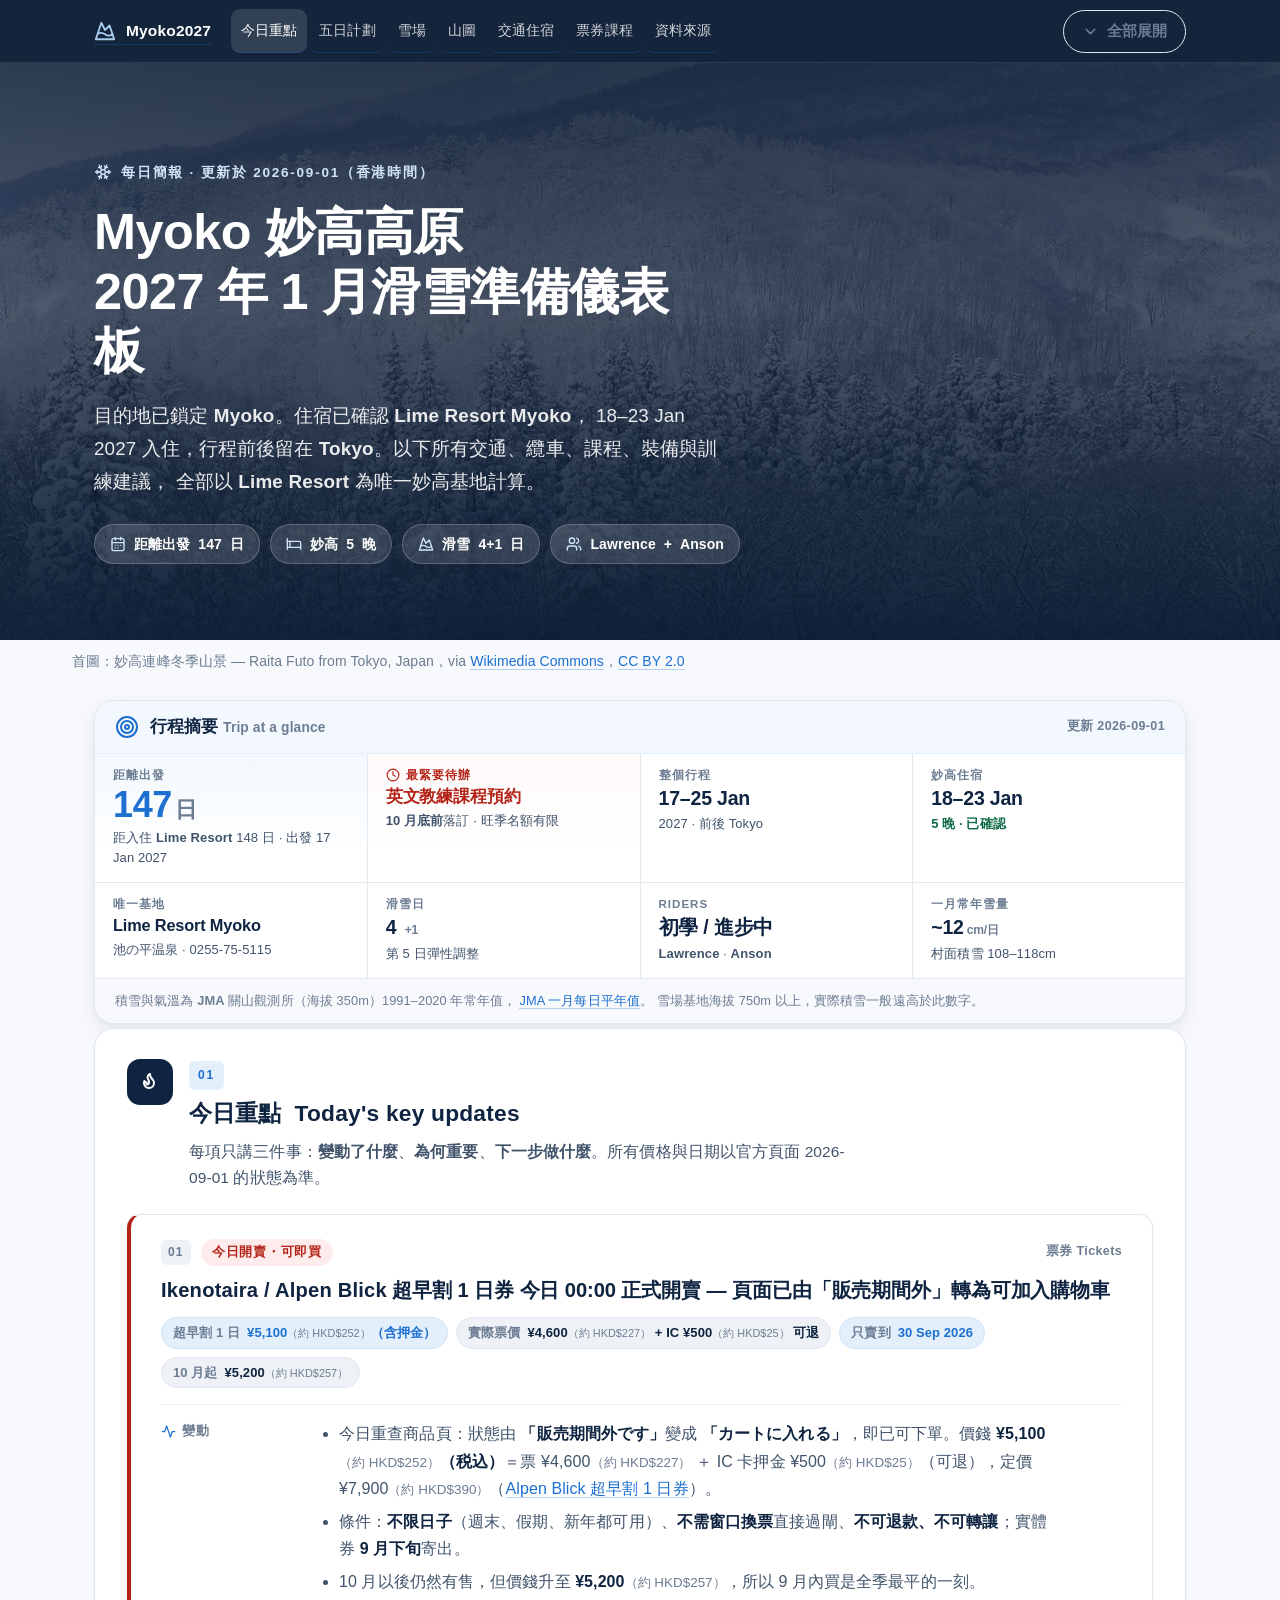
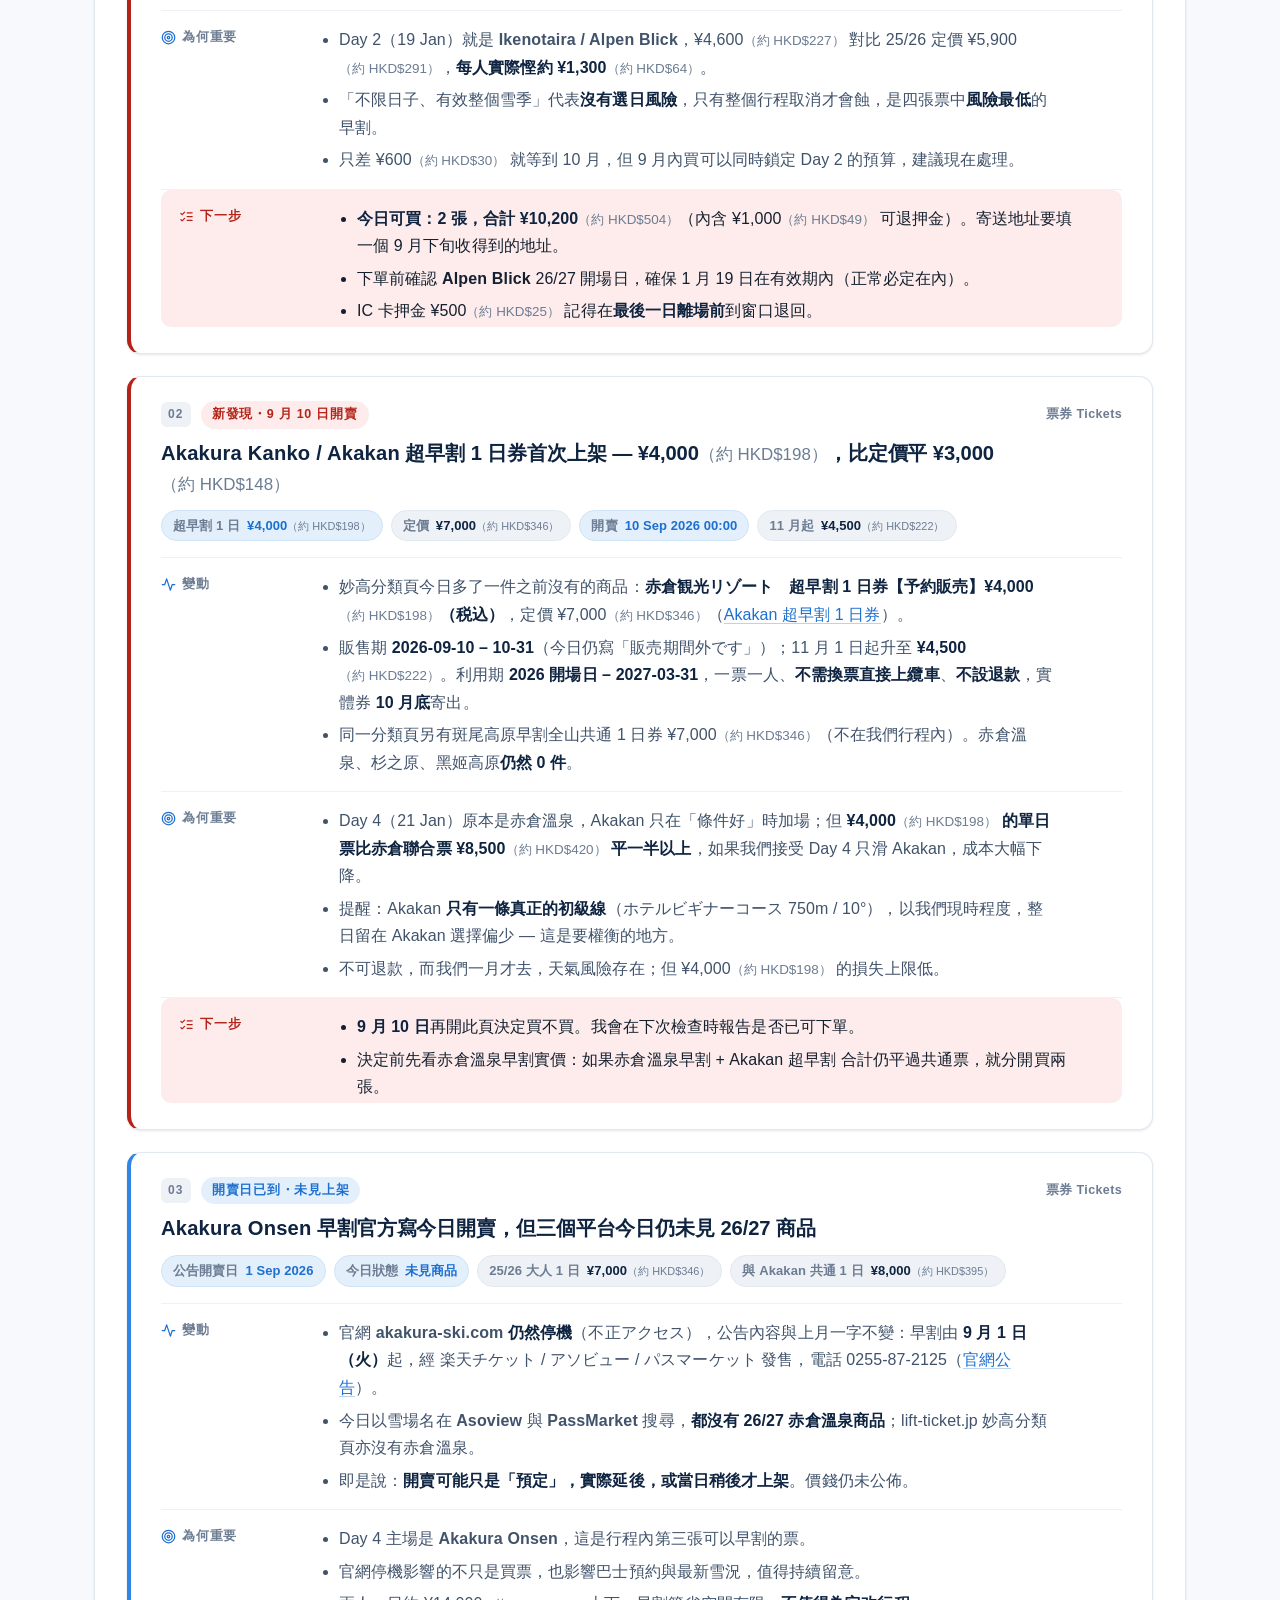
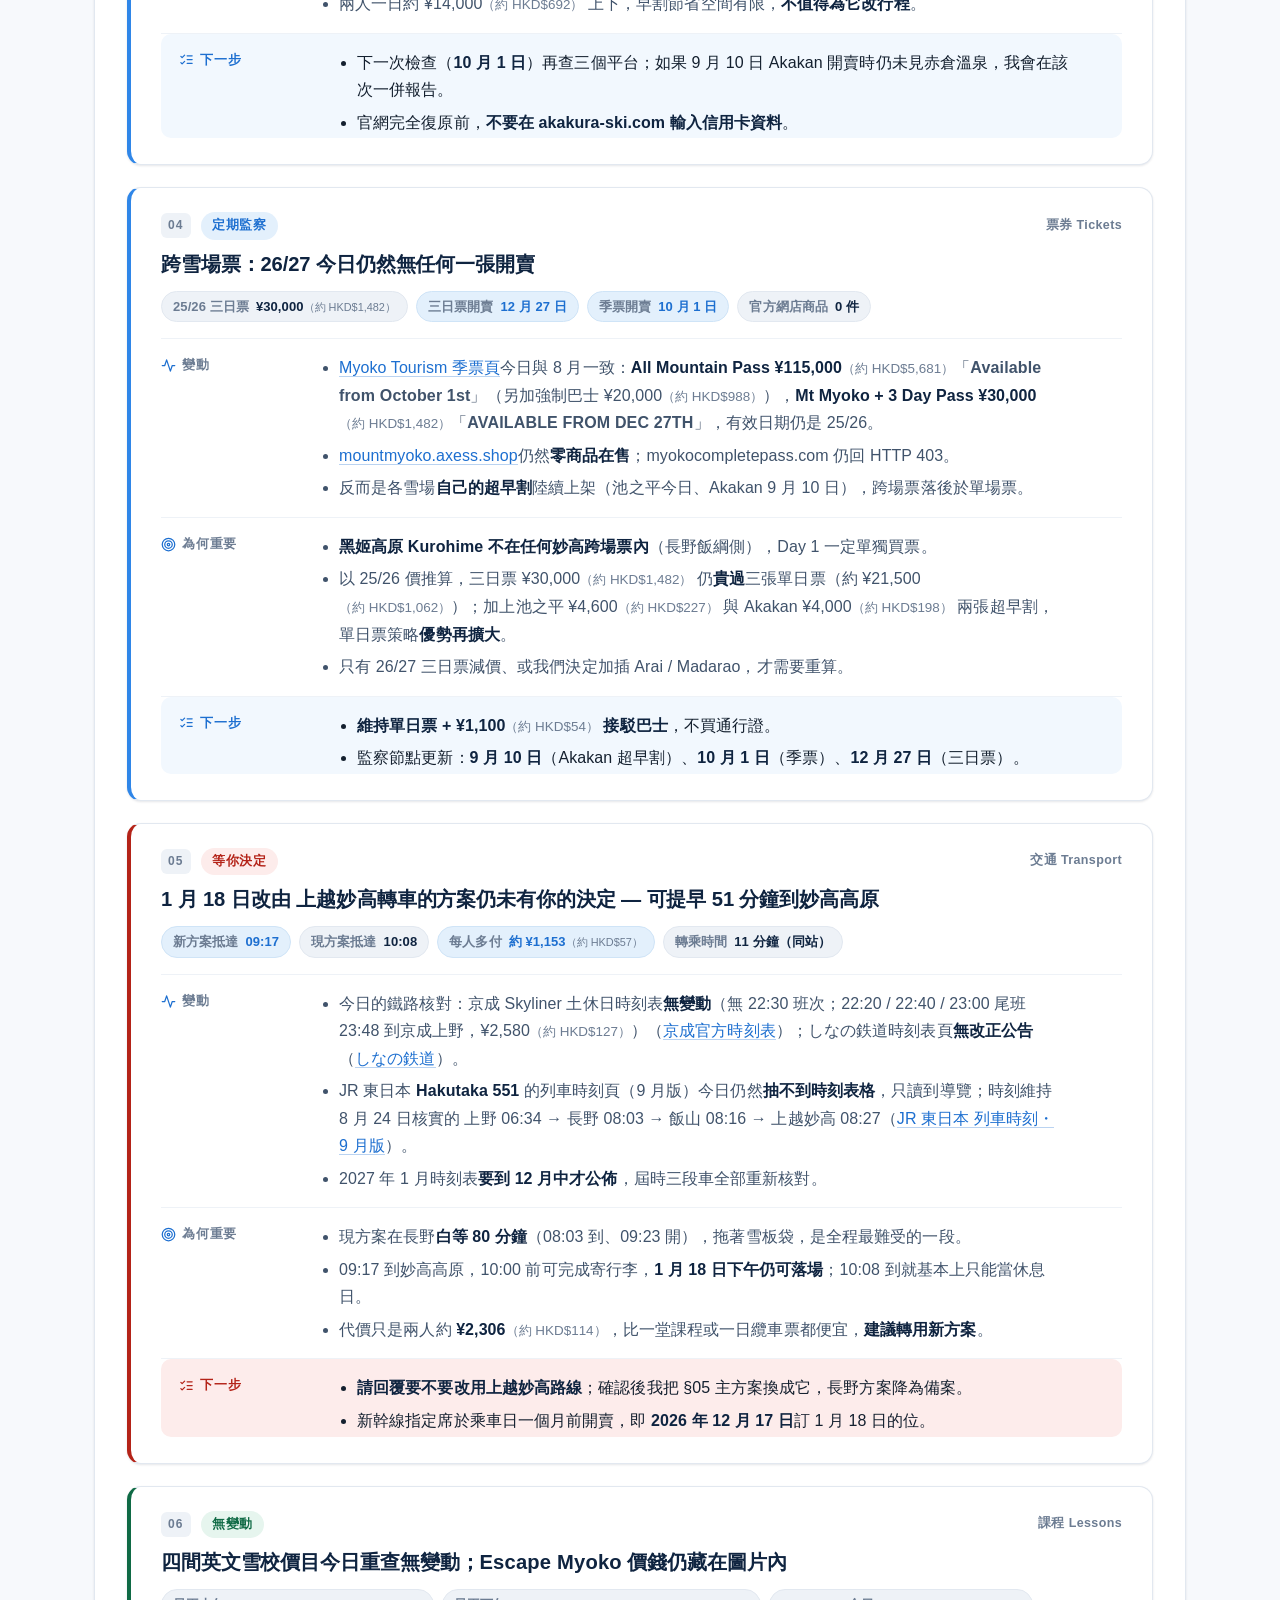
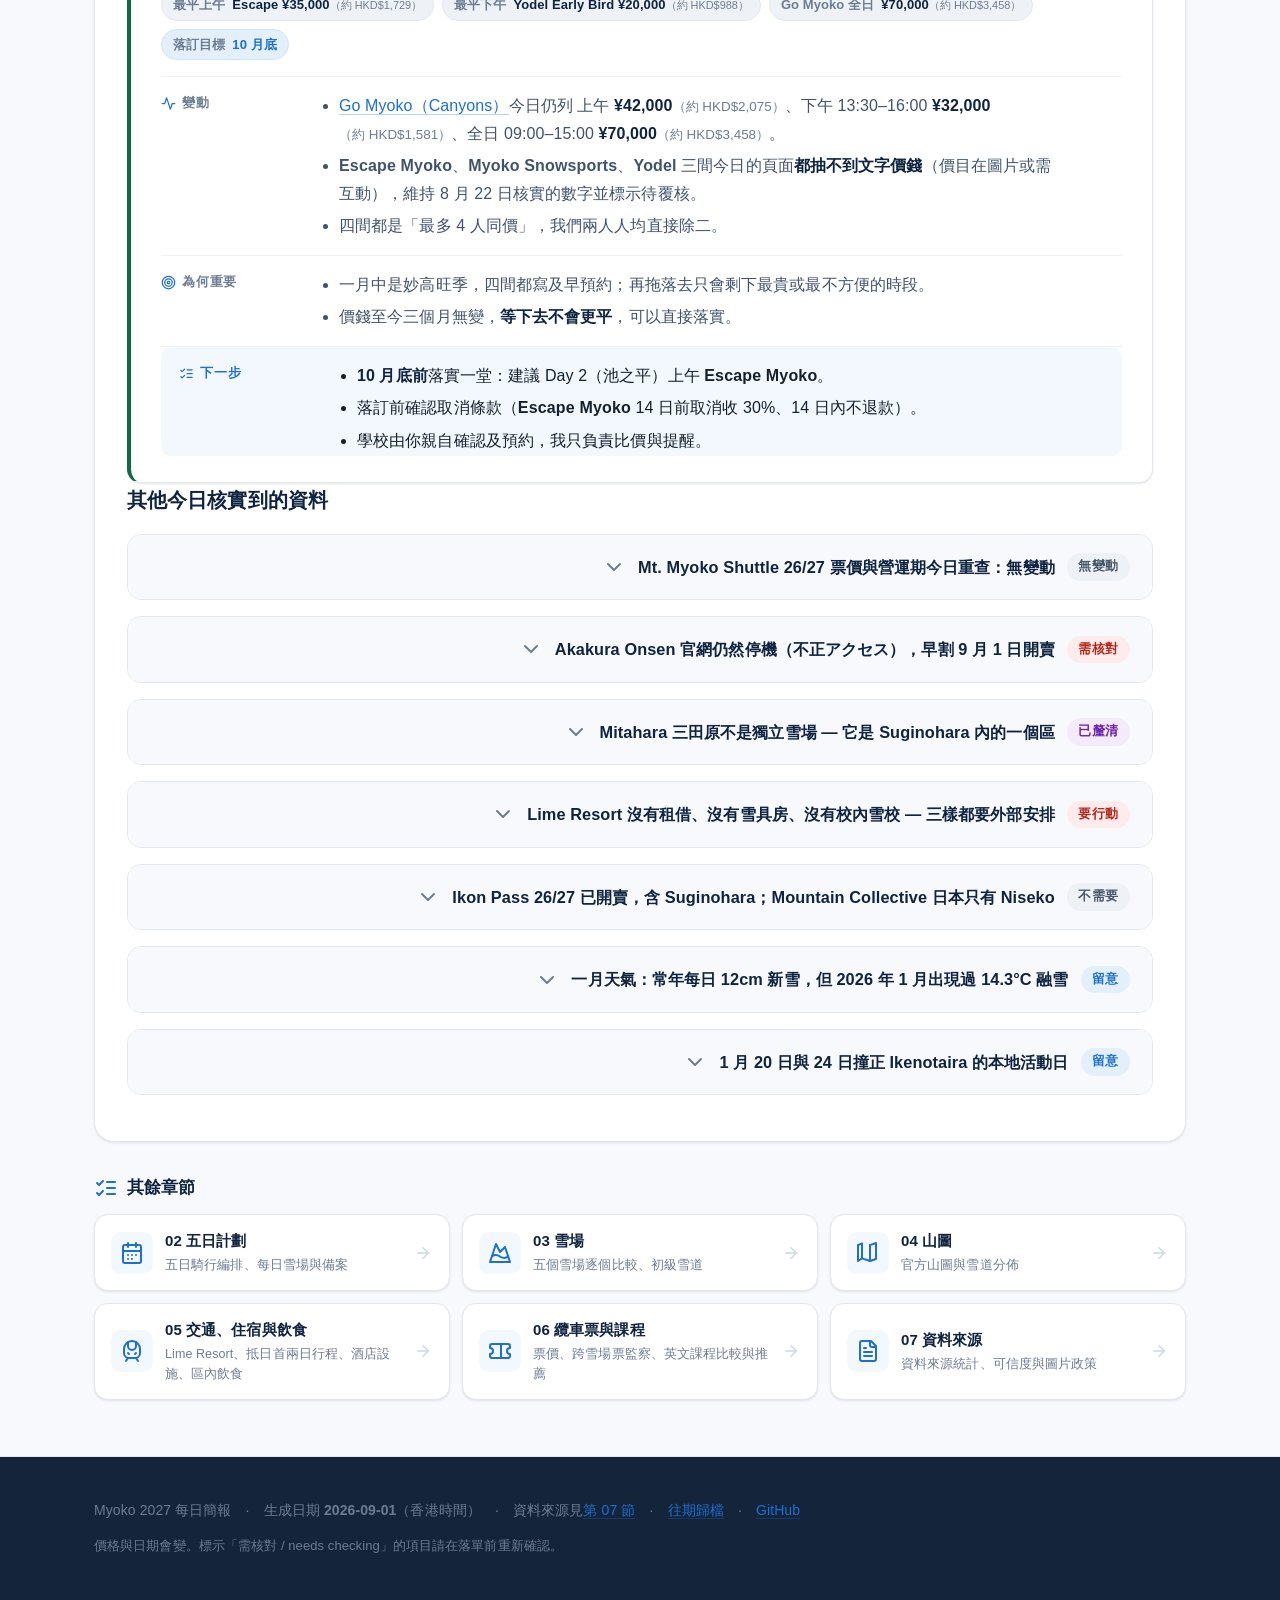
==== commit 1af36867: "Daily Myoko briefing update - 2026-09-01" ====
--- a/index.html
+++ b/index.html
@@ -13,7 +13,7 @@
   <img class="hero-img" src="assets/photos/mt-myoko.jpg" alt="妙高山 Mt. Myoko 冬季雪景">
   <div class="hero-veil"></div>
   <div class="hero-body">
-    <p class="hero-kicker"><svg class="ic ic-sm" viewBox="0 0 24 24" aria-hidden="true"><use href="#i-snowflake"/></svg> 每日簡報 · 更新於 2026-08-24（香港時間）</p>
+    <p class="hero-kicker"><svg class="ic ic-sm" viewBox="0 0 24 24" aria-hidden="true"><use href="#i-snowflake"/></svg> 每日簡報 · 更新於 2026-09-01（香港時間）</p>
     <h1>Myoko 妙高高原<br>2027 年 1 月滑雪準備儀表板</h1>
     <p class="hero-lede">目的地已鎖定 <span class="en">Myoko</span>。住宿已確認 <span class="en">Lime Resort Myoko</span>，
     18–23 Jan 2027 入住，行程前後留在 <span class="en">Tokyo</span>。以下所有交通、纜車、課程、裝備與訓練建議，
@@ -27,7 +27,7 @@
   </div>
 </section><p class="hero-credit small muted">首圖：妙高連峰冬季山景 — Raita Futo from Tokyo, Japan，via <a href="https://commons.wikimedia.org/wiki/File%3AMyoko_winter_mountains_%2849819552396%29.jpg" target="_blank" rel="noopener">Wikimedia Commons</a>，<a href="https://creativecommons.org/licenses/by/2.0/" target="_blank" rel="noopener">CC BY 2.0</a></p><main class="wrap"><section class="tag-panel" aria-label="行程摘要">
   <div class="tag-head"><svg class="ic" viewBox="0 0 24 24" aria-hidden="true"><use href="#i-target"/></svg><h2>行程摘要 <span class="en">Trip at a glance</span></h2>
-    <span class="tag-stamp">更新 2026-08-24</span></div>
+    <span class="tag-stamp">更新 2026-09-01</span></div>
   <div class="tag-grid">
 
     <div class="tag-cell tag-lead">
@@ -82,5 +82,5 @@
   <p class="tag-foot">積雪與氣溫為 <span class="en">JMA</span> 關山觀測所（海拔 350m）1991–2020 年常年值，
   <a href="https://www.data.jma.go.jp/stats/etrn/view/nml_amd_d.php?prec_no=54&amp;block_no=0998&amp;year=&amp;month=1&amp;day=&amp;view=p1" target="_blank" rel="noopener">JMA 一月每日平年值</a>。
   雪場基地海拔 750m 以上，實際積雪一般遠高於此數字。</p>
-</section><section class="section" id="today"><div class="section-head"><span class="section-icon"><svg class="ic" viewBox="0 0 24 24" aria-hidden="true"><use href="#i-flame"/></svg></span><div><p class="section-num">01</p><h2 class="section-title">今日重點 <span class="en">Today's key updates</span></h2><p class="section-sub">每項只講三件事：<b>變動了什麼</b>、<b>為何重要</b>、<b>下一步做什麼</b>。所有價格與日期以官方頁面 2026-08-24 的狀態為準。</p></div></div><div class="section-body"><div class="upd-grid"><article class="upd upd-urgent"><div class="upd-top"><span class="upd-rank">01</span><span class="badge b-urgent">新發現・要決定</span><span class="upd-tag">交通 Transport</span></div><h3 class="upd-title">1 月 18 日可以坐過長野、去到 <span class="en">上越妙高</span>轉車 — 提早 <b>51 分鐘</b>到妙高高原，省掉長野 80 分鐘等車</h3><div class="upd-facts"><span class="fchip fchip-hot"><span class="fchip-l">新方案抵達</span><b class="fchip-v">09:17</b></span><span class="fchip "><span class="fchip-l">現方案抵達</span><b class="fchip-v">10:08</b></span><span class="fchip fchip-hot"><span class="fchip-l">每人多付</span><b class="fchip-v">約 ¥1,153<span class="hkd">（約 HKD$57）</span></b></span><span class="fchip "><span class="fchip-l">轉乘時間</span><b class="fchip-v">11 分鐘（同站）</b></span></div><div class="upd-rows"><div class="upd-row"><p class="upd-k"><svg class="ic ic-xs" viewBox="0 0 24 24" aria-hidden="true"><use href="#i-activity"/></svg> 變動</p><div class="upd-t"><ul class="tight"><li>今日核實 <b>Hakutaka 551</b> 過了長野（08:03）之後，仍然停 飯山 08:16、<b>上越妙高 08:27 着</b>（<a href="https://timetables.jreast.co.jp/2608/train/035/038581.html" target="_blank" rel="noopener">JR 東日本 列車時刻</a>）。</li><li>えちごトキめき鉄道 <b>妙高はねうまライン 2348M</b>：<b>上越妙高 08:38 発 → 妙高高原 09:17 着</b>，該班次時刻表上<b>沒有</b>土・休日運休標記，即平日（2027-01-18 是星期一）照開（<a href="https://www.echigo-tokimeki.co.jp/timetable/" target="_blank" rel="noopener">ETR 時刻表 PDF・2026-03-14 改版</a>）。</li><li>票價：上越妙高 → 妙高高原 <b>¥790<span class="hkd">（約 HKD$39）</span></b>（<a href="https://www.echigo-tokimeki.co.jp/userfiles/elfinder/information/fare01_20260314.pdf" target="_blank" rel="noopener">ETR 運賃表</a>），比長野 → 妙高高原 的 しなの鉄道 ¥850<span class="hkd">（約 HKD$42）</span> 還便宜；上野 → 上越妙高 新幹線<b>指定席合計 ¥9,250<span class="hkd">（約 HKD$457）</span></b>，全程 <b>¥10,040<span class="hkd">（約 HKD$496）</span></b>，現方案（長野轉しなの鉄道）<b>¥8,887<span class="hkd">（約 HKD$439）</span></b>（IC）（<a href="https://www.jorudan.co.jp/norikae/cgi/nori.cgi" target="_blank" rel="noopener">Jorudan 乘換案內・以現行時刻表推算</a>）。</li></ul></div></div><div class="upd-row"><p class="upd-k"><svg class="ic ic-xs" viewBox="0 0 24 24" aria-hidden="true"><use href="#i-target"/></svg> 為何重要</p><div class="upd-t"><ul class="tight"><li>現方案在長野<b>白等 80 分鐘</b>（08:03 到、09:23 開），拖著雪板袋，最難受的一段。新方案只需在<b>同一個車站</b>轉車 11 分鐘（新幹線在上層、ETR 在地面層）。</li><li>09:17 到妙高高原，10:00 前已可完成寄行李，<b>1 月 18 日下午仍可落場</b>（池之平就在酒店旁）；10:08 到就基本上只能當作休息日。</li><li>代價只是每人約 <b>¥1,153<span class="hkd">（約 HKD$57）</span></b>、兩人約 <b>¥2,306<span class="hkd">（約 HKD$114）</span></b>，比一堂課程或一日纜車票都便宜，<b>建議轉用新方案</b>。</li></ul></div></div><div class="upd-row upd-do"><p class="upd-k"><svg class="ic ic-xs" viewBox="0 0 24 24" aria-hidden="true"><use href="#i-list-checks"/></svg> 下一步</p><div class="upd-t"><ul class="tight"><li><b>請確認要不要改用上越妙高路線</b>；確認後我把 §05 的主方案換成它，長野方案降為備案。</li><li>新幹線指定席可於乘車日一個月前開賣，即 <b>2026 年 12 月 17 日</b>訂 1 月 18 日的位。</li><li>2027 年 1 月時刻表要到 <b>2026 年 12 月中</b>才正式公佈，屆時三段車全部重新核對一次。</li></ul></div></div></div></article><article class="upd upd-urgent"><div class="upd-top"><span class="upd-rank">02</span><span class="badge b-urgent">倒數 8 日</span><span class="upd-tag">票券 Tickets</span></div><h3 class="upd-title"><span class="en">Ikenotaira / Alpen Blick</span> 超早割 1 日券已上架 — <b>9 月 1 日 00:00</b> 開賣，只賣一個月</h3><div class="upd-facts"><span class="fchip fchip-hot"><span class="fchip-l">超早割 1 日</span><b class="fchip-v">¥5,100<span class="hkd">（約 HKD$252）</span>（含押金）</b></span><span class="fchip "><span class="fchip-l">實際票價</span><b class="fchip-v">¥4,600<span class="hkd">（約 HKD$227）</span> + IC ¥500<span class="hkd">（約 HKD$25）</span></b></span><span class="fchip fchip-hot"><span class="fchip-l">銷售期</span><b class="fchip-v">1–30 Sep 2026</b></span><span class="fchip "><span class="fchip-l">10 月起</span><b class="fchip-v">¥5,200<span class="hkd">（約 HKD$257）</span></b></span></div><div class="upd-rows"><div class="upd-row"><p class="upd-k"><svg class="ic ic-xs" viewBox="0 0 24 24" aria-hidden="true"><use href="#i-activity"/></svg> 變動</p><div class="upd-t"><ul class="tight"><li>官方發售平台（スノーナビ・リフト券販売）已建立 26/27 商品頁：<b>超早割 1 日リフト券 ¥5,100<span class="hkd">（約 HKD$252）</span>（税込）</b>＝票 ¥4,600<span class="hkd">（約 HKD$227）</span> ＋ <b>IC 卡押金 ¥500<span class="hkd">（約 HKD$25）</span>（可退）</b>，販售期 <b>2026-09-01 00:00 – 09-30</b>，10 月起升至 ¥5,200<span class="hkd">（約 HKD$257）</span>（<a href="https://www.lift-ticket.jp/view/item/006003000001?category_page_id=myoko" target="_blank" rel="noopener">Alpen Blick 超早割 1 日券</a>）。</li><li>條件：有效期 <b>2026 開場日 → 2027 閉場日</b>，<b>不限日子</b>（週末、假期、新年都可用），<b>不需窗口換票</b>，直接過閘；但<b>不可退票、不可轉讓</b>。</li><li>同一個妙高分類頁今日只有 <b>池之平（1 件）</b>與斑尾（¥7,000<span class="hkd">（約 HKD$346）</span>，9/1 起）；赤倉溫泉、赤倉觀光、杉之原、黑姬高原<b>全部 0 件</b>（<a href="https://www.lift-ticket.jp/view/category/myoko" target="_blank" rel="noopener">妙高分類頁</a>）。</li></ul></div></div><div class="upd-row"><p class="upd-k"><svg class="ic ic-xs" viewBox="0 0 24 24" aria-hidden="true"><use href="#i-target"/></svg> 為何重要</p><div class="upd-t"><ul class="tight"><li>Day 2 就是 <span class="en">Ikenotaira / Alpen Blick</span>，¥5,100<span class="hkd">（約 HKD$252）</span> 對比 25/26 定價 ¥5,900<span class="hkd">（約 HKD$291）</span>，<b>每人省約 ¥1,300<span class="hkd">（約 HKD$64）</span></b>（扣回押金後）。</li><li>「不限日子、有效整個雪季」代表<b>沒有選日風險</b>，只有「整個行程取消」才會蝕；這是四張票中<b>風險最低</b>的早割。</li><li>與赤倉溫泉早割<b>同日開賣</b>（9 月 1 日），一次處理兩樣。</li></ul></div></div><div class="upd-row upd-do"><p class="upd-k"><svg class="ic ic-xs" viewBox="0 0 24 24" aria-hidden="true"><use href="#i-list-checks"/></svg> 下一步</p><div class="upd-t"><ul class="tight"><li><b>9 月 1 日行動清單：</b>（一）買 2 張池之平超早割（合計 ¥10,200<span class="hkd">（約 HKD$504）</span>，含 ¥1,000<span class="hkd">（約 HKD$49）</span> 可退押金）；（二）查赤倉溫泉早割實價與退款條款。</li><li>買之前先確認 <span class="en">Alpen Blick</span> 官方 26/27 開場日，確保 1 月 19–20 日在有效期內（正常必定在內）。</li><li>IC 卡押金 ¥500<span class="hkd">（約 HKD$25）</span> 記得在<b>最後一日離場前</b>到窗口退回。</li></ul></div></div></div></article><article class="upd upd-urgent"><div class="upd-top"><span class="upd-rank">03</span><span class="badge b-urgent">倒數 8 日</span><span class="upd-tag">票券 Tickets</span></div><h3 class="upd-title"><span class="en">Akakura Onsen</span> 早割票 <b>9 月 1 日（二）</b>開賣 — 官網仍然停機</h3><div class="upd-facts"><span class="fchip fchip-hot"><span class="fchip-l">開賣日</span><b class="fchip-v">1 Sep 2026</b></span><span class="fchip fchip-hot"><span class="fchip-l">距今</span><b class="fchip-v">8 天</b></span><span class="fchip "><span class="fchip-l">25/26 大人 1 日</span><b class="fchip-v">¥7,000<span class="hkd">（約 HKD$346）</span></b></span><span class="fchip "><span class="fchip-l">與 Akakan 共通 1 日</span><b class="fchip-v">¥8,000<span class="hkd">（約 HKD$395）</span></b></span></div><div class="upd-rows"><div class="upd-row"><p class="upd-k"><svg class="ic ic-xs" viewBox="0 0 24 24" aria-hidden="true"><use href="#i-activity"/></svg> 變動</p><div class="upd-t"><ul class="tight"><li>今日重查 <span class="en">akakura-ski.com</span>：<b>仍然停機</b>（不正アクセス），公告寫明【2026-2027シーズン 早割券について】由 <b>9 月 1 日（火）</b>起發賣（<a href="https://www.akakura-ski.com/" target="_blank" rel="noopener">官網公告</a>）。</li><li>發售渠道：<b>楽天チケット / アソビュー / パスマーケット</b>（以雪場名搜尋），電話 0255-87-2125。</li><li>26/27 早割<b>價錢仍未公佈</b>，只知開賣日；上述三個平台今日亦未見 26/27 商品。</li></ul></div></div><div class="upd-row"><p class="upd-k"><svg class="ic ic-xs" viewBox="0 0 24 24" aria-hidden="true"><use href="#i-target"/></svg> 為何重要</p><div class="upd-t"><ul class="tight"><li>Day 4 安排是 <span class="en">Akakura Onsen</span>，這是行程內第二張可以早割的票。</li><li>早割一般<b>不可退、不改期</b>，而我們一月才去，天氣風險存在。</li><li>兩人一日約 ¥14,000<span class="hkd">（約 HKD$692）</span> 上下，節省空間有限，<b>不值得為早割改行程</b>。</li></ul></div></div><div class="upd-row upd-do"><p class="upd-k"><svg class="ic ic-xs" viewBox="0 0 24 24" aria-hidden="true"><use href="#i-list-checks"/></svg> 下一步</p><div class="upd-t"><ul class="tight"><li><b>9 月 1 日</b>連同池之平一齊處理：先看實價與退款條款再決定。</li><li>官網完全復原前，<b>不要在 akakura-ski.com 輸入信用卡資料</b>。</li></ul></div></div></div></article><article class="upd upd-watch"><div class="upd-top"><span class="upd-rank">04</span><span class="badge b-watch">每日監察</span><span class="upd-tag">票券 Tickets</span></div><h3 class="upd-title">跨雪場票：26/27 今日仍然<b>無任何一張</b>開賣</h3><div class="upd-facts"><span class="fchip "><span class="fchip-l">25/26 三日票</span><b class="fchip-v">¥30,000<span class="hkd">（約 HKD$1,482）</span></b></span><span class="fchip fchip-hot"><span class="fchip-l">三日票開賣</span><b class="fchip-v">12 月 27 日</b></span><span class="fchip "><span class="fchip-l">季票開賣</span><b class="fchip-v">10 月 1 日</b></span><span class="fchip "><span class="fchip-l">官方網店商品</span><b class="fchip-v">0 件</b></span></div><div class="upd-rows"><div class="upd-row"><p class="upd-k"><svg class="ic ic-xs" viewBox="0 0 24 24" aria-hidden="true"><use href="#i-activity"/></svg> 變動</p><div class="upd-t"><ul class="tight"><li><a href="https://myokotourism.com/season-passes/" target="_blank" rel="noopener">Myoko Tourism 季票頁</a>今日與昨日一致：<b>All Mountain Pass ¥115,000<span class="hkd">（約 HKD$5,681）</span></b>「<span class="en">Available from October 1st</span>」（另加強制巴士 ¥20,000<span class="hkd">（約 HKD$988）</span>，必須與季票同時買）、<b>Mt Myoko + 3 Day Pass ¥30,000<span class="hkd">（約 HKD$1,482）</span></b>「<span class="en">AVAILABLE FROM DEC 27TH</span>」，所有有效日期仍是 25/26（2025 年 12 月 – 2026 年 3 月）。</li><li>同一頁另有 <b>App 限定預售 1 日券 ¥8,000<span class="hkd">（約 HKD$395）</span> ⇒ ¥7,300<span class="hkd">（約 HKD$361）</span></b>（25/26 賣到 2026-03-15）— 26/27 有機會重複，屆時要與早割比價。</li><li><a href="https://mountmyoko.axess.shop/en/Products/Tickets/" target="_blank" rel="noopener">mountmyoko.axess.shop</a>今日<b>仍然零商品在售</b>。</li></ul></div></div><div class="upd-row"><p class="upd-k"><svg class="ic ic-xs" viewBox="0 0 24 24" aria-hidden="true"><use href="#i-target"/></svg> 為何重要</p><div class="upd-t"><ul class="tight"><li><b>黑姬高原 Kurohime 不在任何妙高跨場票內</b>（長野飯綱側），Day 1 一定單獨買票。</li><li>以 25/26 價推算，三日票 ¥30,000<span class="hkd">（約 HKD$1,482）</span> 仍<b>貴過</b>三張單日票（約 ¥21,500<span class="hkd">（約 HKD$1,062）</span>）；加上池之平超早割 ¥4,600<span class="hkd">（約 HKD$227）</span>，單日票策略只會更划算。</li><li>只有 26/27 三日票減價、或我們決定加插 Arai / Madarao，才需要重算。</li></ul></div></div><div class="upd-row upd-do"><p class="upd-k"><svg class="ic ic-xs" viewBox="0 0 24 24" aria-hidden="true"><use href="#i-list-checks"/></svg> 下一步</p><div class="upd-t"><ul class="tight"><li><b>暫時不買通行證</b>，維持單日票 + ¥1,100<span class="hkd">（約 HKD$54）</span> 接駁巴士。</li><li>監察節點：<b>9 月 1 日</b>（池之平超早割 + 赤倉溫泉早割）、<b>10 月 1 日</b>（季票）、<b>12 月 27 日</b>（三日票）。</li><li>詳細比較見 §06 的 <b>6.2 跨雪場票監察</b>。</li></ul></div></div></div></article><article class="upd upd-ok"><div class="upd-top"><span class="upd-rank">05</span><span class="badge b-ok">價目更新</span><span class="upd-tag">課程 Lessons</span></div><h3 class="upd-title"><span class="en">Go Myoko</span> 公佈完整私人課程價目；<span class="en">Yodel</span> 舊課程連結已失效</h3><div class="upd-facts"><span class="fchip "><span class="fchip-l">Go Myoko 下午</span><b class="fchip-v">¥32,000<span class="hkd">（約 HKD$1,581）</span></b></span><span class="fchip fchip-hot"><span class="fchip-l">Go Myoko 上午</span><b class="fchip-v">¥42,000<span class="hkd">（約 HKD$2,075）</span></b></span><span class="fchip "><span class="fchip-l">Go Myoko 全日</span><b class="fchip-v">¥70,000<span class="hkd">（約 HKD$3,458）</span></b></span><span class="fchip fchip-hot"><span class="fchip-l">落訂目標</span><b class="fchip-v">10 月底</b></span></div><div class="upd-rows"><div class="upd-row"><p class="upd-k"><svg class="ic ic-xs" viewBox="0 0 24 24" aria-hidden="true"><use href="#i-activity"/></svg> 變動</p><div class="upd-t"><ul class="tight"><li><a href="https://www.gomyoko.com/lessons/" target="_blank" rel="noopener">Go Myoko（Canyons）課程頁</a>今日列出完整價目：<b>上午 ¥42,000<span class="hkd">（約 HKD$2,075）</span></b>、<b>下午 13:30–16:00 ¥32,000<span class="hkd">（約 HKD$1,581）</span></b>、<b>全日 09:00–15:00 ¥70,000<span class="hkd">（約 HKD$3,458）</span></b>。之前只記錄到下午價。</li><li><span class="en">Yodel</span> 的 <span class="en">/lessons</span> 路徑今日回 <b>404</b>，要改用舊連結 <span class="en">lessonmenu.html</span> 再確認一次。</li><li><span class="en">Escape Myoko</span> 課程頁今日價錢在圖片內，文字抓不到，<b>維持 8 月 22 日核實的 上午 ¥35,000<span class="hkd">（約 HKD$1,729）</span> / 下午 ¥30,000<span class="hkd">（約 HKD$1,482）</span></b>，標示為待覆核。</li></ul></div></div><div class="upd-row"><p class="upd-k"><svg class="ic ic-xs" viewBox="0 0 24 24" aria-hidden="true"><use href="#i-target"/></svg> 為何重要</p><div class="upd-t"><ul class="tight"><li>四間學校都是「最多 4 人同價」，我們兩人人均直接除二。</li><li>加入上午價之後，<span class="en">Escape Myoko</span> 上午 ¥35,000<span class="hkd">（約 HKD$1,729）</span> 仍然是<b>最便宜的上午課</b>；下午則 <span class="en">Yodel</span> Early Bird ¥20,000<span class="hkd">（約 HKD$988）</span> 最低。</li><li>一月中是妙高旺季，四間都寫及早預約。</li></ul></div></div><div class="upd-row upd-do"><p class="upd-k"><svg class="ic ic-xs" viewBox="0 0 24 24" aria-hidden="true"><use href="#i-list-checks"/></svg> 下一步</p><div class="upd-t"><ul class="tight"><li><b>10 月底前</b>落實一堂：建議 Day 2（池之平）上午 <span class="en">Escape Myoko</span>。</li><li>落訂前確認取消條款（<span class="en">Escape Myoko</span> 14 日前取消收 30%、14 日內不退款）。</li><li>學校由你親自確認及預約，我只負責比價與提醒。</li></ul></div></div></div></article></div><h3 class="sub">其他今日核實到的資料</h3><details class="acc"><summary><svg class="ic chev" viewBox="0 0 24 24" aria-hidden="true"><use href="#i-chevron-down"/></svg><span>Mt. Myoko Shuttle 26/27 票價與營運期今日重查：無變動</span><span class="badge b-none">無變動</span></summary><div class="acc-body"><p><a href="https://www.mkk-tour.com/localshuttle2026-2027" target="_blank" rel="noopener">MKK Tour 26/27 局地シャトル</a>今日仍寫 <b>片道 ¥1,100<span class="hkd">（約 HKD$54）</span></b>（任何區間同價，上車付現，不需預約）、運行期 <b>12 月 19 日 – 3 月 24 日</b>；赤倉溫泉スキー場～ホテルウィンザー前 之間只 ¥600<span class="hkd">（約 HKD$30）</span>。</p><p>「<b>池の平 ライムリゾート</b>」仍然是時間表上的正式站名，即酒店門口。標★班次於 <b>2 月 28 日</b>後停開，不影響一月行程。</p></div></details><details class="acc"><summary><svg class="ic chev" viewBox="0 0 24 24" aria-hidden="true"><use href="#i-chevron-down"/></svg><span>Akakura Onsen 官網仍然停機（不正アクセス），早割 9 月 1 日開賣</span><span class="badge b-urgent">需核對</span></summary><div class="acc-body"><p>官網 <span class="en">akakura-ski.com</span> 因確認遭到不正アクセス而暫停服務。公告寫明【2026-2027シーズン 早割券について】由 <b>9 月 1 日（二）</b>起經 楽天チケット / アソビュー / パスマーケット 發售，電話 0255-87-2125，巴士預約暫停。</p><p class="note note-warn"><svg class="ic ic-sm" viewBox="0 0 24 24" aria-hidden="true"><use href="#i-alert-triangle"/></svg> <b>官網復原前，不要在該網站輸入信用卡資料。</b>要買早割就經上述三個第三方平台。</p><p>官網停機期間，25/26 的價目結構只能靠第三方轉述：成人 1 日券（8:30–17:00）<b>¥7,000<span class="hkd">（約 HKD$346）</span></b>、1 日 passport <b>¥8,500<span class="hkd">（約 HKD$420）</span></b>、5 小時 ¥6,500<span class="hkd">（約 HKD$321）</span>、夜間 17:00–21:00 <b>¥3,500<span class="hkd">（約 HKD$173）</span></b>、單程券 ¥800<span class="hkd">（約 HKD$40）</span>、季票 ¥70,000<span class="hkd">（約 HKD$3,458）</span>，與 <span class="en">Akakura Kanko</span> 的<b>共通 1 日券成人 ¥8,000<span class="hkd">（約 HKD$395）</span></b>（<a href="https://www.snowjapan.com/ski-areas-in-japan/niigata-prefecture/myoko-city/akakura-onsen" target="_blank" rel="noopener">SnowJapan — Akakura Onsen</a>）。</p><p class="note note-flag"><svg class="ic ic-sm" viewBox="0 0 24 24" aria-hidden="true"><use href="#i-alert-triangle"/></svg> <b>仍未解決的矛盾：</b>¥8,500<span class="hkd">（約 HKD$420）</span> 是 Akakura Onsen 單場延長 passport，共通票是 ¥8,000<span class="hkd">（約 HKD$395）</span>；兩個都是 25/26 的第三方轉述，官網復原後必須重新確認。</p></div></details><details class="acc"><summary><svg class="ic chev" viewBox="0 0 24 24" aria-hidden="true"><use href="#i-chevron-down"/></svg><span>Mitahara 三田原不是獨立雪場 — 它是 Suginohara 內的一個區</span><span class="badge b-check">已釐清</span></summary><div class="acc-body"><p>官方課程圖顯示 <b>三田原第2高速リフト（1,774m）</b>與<b>三田原第3高速リフト（1,726m）</b>是 <span class="en">Myoko Suginohara</span> 16 條雪道 / 5 條纜車系統內的 D、E 兩條，即用<b>同一張 Suginohara 纜車票</b>，沒有獨立的 Mitahara 票（<a href="https://www.princehotels.co.jp/ski/myoko/winter/coursemap/" target="_blank" rel="noopener">Suginohara 課程圖</a>）。</p><p>三田原區內的初級線：<b>D3 三田原連絡ビギナーライン 896m（最大 12°／平均 6°）</b>、<b>D1 パノラマゲレンデ上部 1,925m（16°／12°）</b>、<b>B2 パノラマゲレンデ下部 2,124m（14°／8°）</b>，連起來約 <b>4km</b> 連續初級坡度。</p><p class="note note-warn"><svg class="ic ic-sm" viewBox="0 0 24 24" aria-hidden="true"><use href="#i-alert-triangle"/></svg> 同一條纜車亦通往 <b>E2 スーパージャイアント（上級・最大 38°）</b>，落纜車後一定要看清指示牌。</p></div></details><details class="acc"><summary><svg class="ic chev" viewBox="0 0 24 24" aria-hidden="true"><use href="#i-chevron-down"/></svg><span>Lime Resort 沒有租借、沒有雪具房、沒有校內雪校 — 三樣都要外部安排</span><span class="badge b-urgent">要行動</span></summary><div class="acc-body"><p>官方設施頁與 FAQ <b>沒有提及</b>雪具租借、滑雪學校，亦<b>沒有寫明</b>雪具乾燥室；FAQ 只講到前台可以寄存行李（<a href="https://limeresorts.com/myoko/en/facility/" target="_blank" rel="noopener">Lime 設施</a>、<a href="https://limeresorts.com/myoko/en/faq/" target="_blank" rel="noopener">Lime FAQ</a>）。酒店內的 <span class="en">THE NORTH FACE</span> 店<b>只賣不租</b>。</p><p><b>要做的事：</b>打 <b>0255-75-5115</b> 問四件事 —（一）有無雪具乾燥／存放；（二）26/27 冬季有無滑雪套票；（三）由酒店去 <span class="en">Ikenotaira</span> 雪場最實際的走法；（四）接駁巴士需不需要前一日預約。</p><p>租借可以用同一個池の平區內的 <b>カヤバレンタル</b> 或 <b>アルペンブリックレンタル（Rossignol）</b>（<a href="https://alpenblick-resort.com/ski" target="_blank" rel="noopener">Alpen Blick 雪場頁</a>）。</p></div></details><details class="acc"><summary><svg class="ic chev" viewBox="0 0 24 24" aria-hidden="true"><use href="#i-chevron-down"/></svg><span>Ikon Pass 26/27 已開賣，含 Suginohara；Mountain Collective 日本只有 Niseko</span><span class="badge b-none">不需要</span></summary><div class="acc-body"><p><span class="en">Suginohara</span> 由 2025 年冬季起加入 <span class="en">Ikon Pass</span>，26/27 <span class="en">Ikon</span> 由 <b>US$1,449<span class="hkd">（約 HKD$11,302）</span></b> 起、<span class="en">Ikon Base</span> 由 <b>US$1,019<span class="hkd">（約 HKD$7,948）</span></b> 起（<a href="https://www.ikonpass.com/en/destinations/myoko-suginohara-ski-resort" target="_blank" rel="noopener">Ikon Pass — Myoko Suginohara</a>）。<span class="en">Mountain Collective</span> 26/27 日本目的地只有 <span class="en">Niseko</span>（<a href="https://mountaincollective.com/" target="_blank" rel="noopener">Mountain Collective</a>）。</p><p><b>結論：</b>四日行程買 <span class="en">Ikon</span> 完全不值。單日票勝。</p></div></details><details class="acc"><summary><svg class="ic chev" viewBox="0 0 24 24" aria-hidden="true"><use href="#i-chevron-down"/></svg><span>一月天氣：常年每日 12cm 新雪，但 2026 年 1 月出現過 14.3°C 融雪</span><span class="badge b-watch">留意</span></summary><div class="acc-body"><p><span class="en">JMA</span> 關山觀測所 1991–2020 常年值：一月平均氣溫 <b>0.0°C</b>、最高 3.3°C／最低 −2.7°C、月降雪量 <b>385cm</b>、最深積雪 <b>172cm</b>、日照僅 58.1 小時。18–23 Jan 每日平年值都是<b>新雪 12cm</b>、積雪由 <b>108cm 升到 118cm</b>（<a href="https://www.data.jma.go.jp/stats/etrn/view/nml_amd_ym.php?prec_no=54&amp;block_no=0998" target="_blank" rel="noopener">JMA 月平年值</a>）。</p><p class="note note-warn"><svg class="ic ic-sm" viewBox="0 0 24 24" aria-hidden="true"><use href="#i-alert-triangle"/></svg> <b>現實風險：</b>2026 年 1 月 15–19 日出現真正融雪 — 最高氣溫連續 9.2 / 9.4 / <b>14.3</b> / 2.4 / 9.9 °C，積雪由 58cm 跌到 <b>34cm</b>，之後 20–25 日再急補到 156cm（<a href="https://www.data.jma.go.jp/stats/etrn/view/daily_a1.php?prec_no=54&amp;block_no=0998&amp;year=2026&amp;month=1&amp;day=&amp;view=" target="_blank" rel="noopener">JMA 2026 年 1 月每日記錄</a>）。</p><p><b>對初學者的意思：</b>不要假設一定有粉雪。防水規格（<b>20K</b> 級）比保暖更重要，第 5 日彈性日要真的留作彈性。關山站海拔只有 350m，雪場基地 750–1,000m+，山上積雪一般遠多於以上數字。</p></div></details><details class="acc"><summary><svg class="ic chev" viewBox="0 0 24 24" aria-hidden="true"><use href="#i-chevron-down"/></svg><span>1 月 20 日與 24 日撞正 Ikenotaira 的本地活動日</span><span class="badge b-watch">留意</span></summary><div class="acc-body"><p>Ikenotaira 26/27 活動表列出 1 月 20 日「池メンDAY + かんずり雪さらし」、1 月 24 日「かんずりデー」、1 月 27 日「池ジョDAY」（<a href="https://alpenblick-resort.com/eventcampaign/26-27event" target="_blank" rel="noopener">26/27 活動頁</a>）。<b>20 及 24 日在我們行程之內</b>，預期本地人流較多。</p><p><b>建議：</b>如果 1 月 20 日安排 <span class="en">Ikenotaira</span>，就 8:30 開場即上山，或者將該日調去 <span class="en">Suginohara</span>。</p></div></details></div></section><section class="navcards" aria-label="章節導覽"><h2 class="nc-h"><svg class="ic" viewBox="0 0 24 24" aria-hidden="true"><use href="#i-list-checks"/></svg> 其餘章節</h2><div class="nc-grid"><a class="navcard" href="plan.html"><span class="nc-ic"><svg class="ic" viewBox="0 0 24 24" aria-hidden="true"><use href="#i-calendar-days"/></svg></span><span class="nc-body"><b>02 五日計劃</b><i>五日騎行編排、每日雪場與備案</i></span><span class="nc-go"><svg class="ic ic-sm" viewBox="0 0 24 24" aria-hidden="true"><use href="#i-arrow-up"/></svg></span></a><a class="navcard" href="resorts.html"><span class="nc-ic"><svg class="ic" viewBox="0 0 24 24" aria-hidden="true"><use href="#i-mountain-snow"/></svg></span><span class="nc-body"><b>03 雪場</b><i>五個雪場逐個比較、初級雪道</i></span><span class="nc-go"><svg class="ic ic-sm" viewBox="0 0 24 24" aria-hidden="true"><use href="#i-arrow-up"/></svg></span></a><a class="navcard" href="maps.html"><span class="nc-ic"><svg class="ic" viewBox="0 0 24 24" aria-hidden="true"><use href="#i-map"/></svg></span><span class="nc-body"><b>04 山圖</b><i>官方山圖與雪道分佈</i></span><span class="nc-go"><svg class="ic ic-sm" viewBox="0 0 24 24" aria-hidden="true"><use href="#i-arrow-up"/></svg></span></a><a class="navcard" href="travel.html"><span class="nc-ic"><svg class="ic" viewBox="0 0 24 24" aria-hidden="true"><use href="#i-train-front"/></svg></span><span class="nc-body"><b>05 交通、住宿與飲食</b><i>Lime Resort、抵日首兩日行程、酒店設施、區內飲食</i></span><span class="nc-go"><svg class="ic ic-sm" viewBox="0 0 24 24" aria-hidden="true"><use href="#i-arrow-up"/></svg></span></a><a class="navcard" href="tickets.html"><span class="nc-ic"><svg class="ic" viewBox="0 0 24 24" aria-hidden="true"><use href="#i-ticket"/></svg></span><span class="nc-body"><b>06 纜車票與課程</b><i>票價、跨雪場票監察、英文課程比較與推薦</i></span><span class="nc-go"><svg class="ic ic-sm" viewBox="0 0 24 24" aria-hidden="true"><use href="#i-arrow-up"/></svg></span></a><a class="navcard" href="refs.html"><span class="nc-ic"><svg class="ic" viewBox="0 0 24 24" aria-hidden="true"><use href="#i-file-text"/></svg></span><span class="nc-body"><b>07 資料來源</b><i>資料來源統計、可信度與圖片政策</i></span><span class="nc-go"><svg class="ic ic-sm" viewBox="0 0 24 24" aria-hidden="true"><use href="#i-arrow-up"/></svg></span></a></div></section></main><footer class="topbar" style="position:static;margin-top:56px"><div class="topbar-inner" style="flex-wrap:wrap;gap:12px"><p class="small muted" style="margin:0">Myoko 2027 每日簡報　·　生成日期 <b>2026-08-24</b>（香港時間）　·　資料來源見<a href="refs.html">第 07 節</a>　·　<a href="archive/">往期歸檔</a>　·　<a href="https://github.com/llc-wake/Myoko2027" target="_blank" rel="noopener">GitHub</a></p><p class="xsmall muted" style="margin:0">價格與日期會變。標示「需核對 / needs checking」的項目請在落單前重新確認。</p></div></footer><div class="lightbox" id="lightbox" hidden role="dialog" aria-modal="true" aria-label="放大山圖"><div class="lb-bar"><h3 id="lb-title"></h3><a id="lb-source" href="#" target="_blank" rel="noopener" class="mbtn mbtn-ghost"><svg class="ic ic-sm" viewBox="0 0 24 24" aria-hidden="true"><use href="#i-link"/></svg> Open official map source</a><a id="lb-download" href="#" download class="mbtn mbtn-ghost"><svg class="ic ic-sm" viewBox="0 0 24 24" aria-hidden="true"><use href="#i-download"/></svg> Download / stored copy</a><button class="mbtn mbtn-ghost" type="button" id="lb-close" aria-label="關閉"><svg class="ic ic-sm" viewBox="0 0 24 24" aria-hidden="true"><use href="#i-x"/></svg></button></div><div class="lb-stage"><img id="lb-img" src="" alt=""></div></div><button class="totop" id="totop" type="button" aria-label="回到頂部" hidden><svg class="ic" viewBox="0 0 24 24" aria-hidden="true"><use href="#i-arrow-up"/></svg></button><div class="toast" id="toast" role="status" aria-live="polite" hidden></div><script src="script.js"></script></body>
+</section><section class="section" id="today"><div class="section-head"><span class="section-icon"><svg class="ic" viewBox="0 0 24 24" aria-hidden="true"><use href="#i-flame"/></svg></span><div><p class="section-num">01</p><h2 class="section-title">今日重點 <span class="en">Today's key updates</span></h2><p class="section-sub">每項只講三件事：<b>變動了什麼</b>、<b>為何重要</b>、<b>下一步做什麼</b>。所有價格與日期以官方頁面 2026-09-01 的狀態為準。</p></div></div><div class="section-body"><div class="upd-grid"><article class="upd upd-urgent"><div class="upd-top"><span class="upd-rank">01</span><span class="badge b-urgent">今日開賣・可即買</span><span class="upd-tag">票券 Tickets</span></div><h3 class="upd-title"><span class="en">Ikenotaira / Alpen Blick</span> 超早割 1 日券 <b>今日 00:00 正式開賣</b> — 頁面已由「販売期間外」轉為可加入購物車</h3><div class="upd-facts"><span class="fchip fchip-hot"><span class="fchip-l">超早割 1 日</span><b class="fchip-v">¥5,100<span class="hkd">（約 HKD$252）</span>（含押金）</b></span><span class="fchip "><span class="fchip-l">實際票價</span><b class="fchip-v">¥4,600<span class="hkd">（約 HKD$227）</span> + IC ¥500<span class="hkd">（約 HKD$25）</span> 可退</b></span><span class="fchip fchip-hot"><span class="fchip-l">只賣到</span><b class="fchip-v">30 Sep 2026</b></span><span class="fchip "><span class="fchip-l">10 月起</span><b class="fchip-v">¥5,200<span class="hkd">（約 HKD$257）</span></b></span></div><div class="upd-rows"><div class="upd-row"><p class="upd-k"><svg class="ic ic-xs" viewBox="0 0 24 24" aria-hidden="true"><use href="#i-activity"/></svg> 變動</p><div class="upd-t"><ul class="tight"><li>今日重查商品頁：狀態由 <b>「販売期間外です」</b>變成 <b>「カートに入れる」</b>，即已可下單。價錢 <b>¥5,100<span class="hkd">（約 HKD$252）</span>（税込）</b>＝票 ¥4,600<span class="hkd">（約 HKD$227）</span> ＋ IC 卡押金 ¥500<span class="hkd">（約 HKD$25）</span>（可退），定價 ¥7,900<span class="hkd">（約 HKD$390）</span>（<a href="https://www.lift-ticket.jp/view/item/006003000001?category_page_id=myoko" target="_blank" rel="noopener">Alpen Blick 超早割 1 日券</a>）。</li><li>條件：<b>不限日子</b>（週末、假期、新年都可用）、<b>不需窗口換票</b>直接過閘、<b>不可退款、不可轉讓</b>；實體券 <b>9 月下旬</b>寄出。</li><li>10 月以後仍然有售，但價錢升至 <b>¥5,200<span class="hkd">（約 HKD$257）</span></b>，所以 9 月內買是全季最平的一刻。</li></ul></div></div><div class="upd-row"><p class="upd-k"><svg class="ic ic-xs" viewBox="0 0 24 24" aria-hidden="true"><use href="#i-target"/></svg> 為何重要</p><div class="upd-t"><ul class="tight"><li>Day 2（19 Jan）就是 <span class="en">Ikenotaira / Alpen Blick</span>，¥4,600<span class="hkd">（約 HKD$227）</span> 對比 25/26 定價 ¥5,900<span class="hkd">（約 HKD$291）</span>，<b>每人實際慳約 ¥1,300<span class="hkd">（約 HKD$64）</span></b>。</li><li>「不限日子、有效整個雪季」代表<b>沒有選日風險</b>，只有整個行程取消才會蝕，是四張票中<b>風險最低</b>的早割。</li><li>只差 ¥600<span class="hkd">（約 HKD$30）</span> 就等到 10 月，但 9 月內買可以同時鎖定 Day 2 的預算，建議現在處理。</li></ul></div></div><div class="upd-row upd-do"><p class="upd-k"><svg class="ic ic-xs" viewBox="0 0 24 24" aria-hidden="true"><use href="#i-list-checks"/></svg> 下一步</p><div class="upd-t"><ul class="tight"><li><b>今日可買：2 張，合計 ¥10,200<span class="hkd">（約 HKD$504）</span></b>（內含 ¥1,000<span class="hkd">（約 HKD$49）</span> 可退押金）。寄送地址要填一個 9 月下旬收得到的地址。</li><li>下單前確認 <span class="en">Alpen Blick</span> 26/27 開場日，確保 1 月 19 日在有效期內（正常必定在內）。</li><li>IC 卡押金 ¥500<span class="hkd">（約 HKD$25）</span> 記得在<b>最後一日離場前</b>到窗口退回。</li></ul></div></div></div></article><article class="upd upd-urgent"><div class="upd-top"><span class="upd-rank">02</span><span class="badge b-urgent">新發現・9 月 10 日開賣</span><span class="upd-tag">票券 Tickets</span></div><h3 class="upd-title"><span class="en">Akakura Kanko / Akakan</span> 超早割 1 日券首次上架 — <b>¥4,000<span class="hkd">（約 HKD$198）</span></b>，比定價平 <b>¥3,000<span class="hkd">（約 HKD$148）</span></b></h3><div class="upd-facts"><span class="fchip fchip-hot"><span class="fchip-l">超早割 1 日</span><b class="fchip-v">¥4,000<span class="hkd">（約 HKD$198）</span></b></span><span class="fchip "><span class="fchip-l">定價</span><b class="fchip-v">¥7,000<span class="hkd">（約 HKD$346）</span></b></span><span class="fchip fchip-hot"><span class="fchip-l">開賣</span><b class="fchip-v">10 Sep 2026 00:00</b></span><span class="fchip "><span class="fchip-l">11 月起</span><b class="fchip-v">¥4,500<span class="hkd">（約 HKD$222）</span></b></span></div><div class="upd-rows"><div class="upd-row"><p class="upd-k"><svg class="ic ic-xs" viewBox="0 0 24 24" aria-hidden="true"><use href="#i-activity"/></svg> 變動</p><div class="upd-t"><ul class="tight"><li>妙高分類頁今日多了一件之前沒有的商品：<b>赤倉観光リゾート　超早割 1 日券【予約販売】¥4,000<span class="hkd">（約 HKD$198）</span>（税込）</b>，定價 ¥7,000<span class="hkd">（約 HKD$346）</span>（<a href="https://www.lift-ticket.jp/view/item/000000000619?category_page_id=myoko" target="_blank" rel="noopener">Akakan 超早割 1 日券</a>）。</li><li>販售期 <b>2026-09-10 – 10-31</b>（今日仍寫「販売期間外です」）；11 月 1 日起升至 <b>¥4,500<span class="hkd">（約 HKD$222）</span></b>。利用期 <b>2026 開場日 – 2027-03-31</b>，一票一人、<b>不需換票直接上纜車</b>、<b>不設退款</b>，實體券 <b>10 月底</b>寄出。</li><li>同一分類頁另有斑尾高原早割全山共通 1 日券 ¥7,000<span class="hkd">（約 HKD$346）</span>（不在我們行程內）。赤倉溫泉、杉之原、黑姬高原<b>仍然 0 件</b>。</li></ul></div></div><div class="upd-row"><p class="upd-k"><svg class="ic ic-xs" viewBox="0 0 24 24" aria-hidden="true"><use href="#i-target"/></svg> 為何重要</p><div class="upd-t"><ul class="tight"><li>Day 4（21 Jan）原本是赤倉溫泉，Akakan 只在「條件好」時加場；但 <b>¥4,000<span class="hkd">（約 HKD$198）</span> 的單日票比赤倉聯合票 ¥8,500<span class="hkd">（約 HKD$420）</span> 平一半以上</b>，如果我們接受 Day 4 只滑 Akakan，成本大幅下降。</li><li>提醒：Akakan <b>只有一條真正的初級線</b>（ホテルビギナーコース 750m / 10°），以我們現時程度，整日留在 Akakan 選擇偏少 — 這是要權衡的地方。</li><li>不可退款，而我們一月才去，天氣風險存在；但 ¥4,000<span class="hkd">（約 HKD$198）</span> 的損失上限低。</li></ul></div></div><div class="upd-row upd-do"><p class="upd-k"><svg class="ic ic-xs" viewBox="0 0 24 24" aria-hidden="true"><use href="#i-list-checks"/></svg> 下一步</p><div class="upd-t"><ul class="tight"><li><b>9 月 10 日</b>再開此頁決定買不買。我會在下次檢查時報告是否已可下單。</li><li>決定前先看赤倉溫泉早割實價：如果赤倉溫泉早割 + Akakan 超早割 合計仍平過共通票，就分開買兩張。</li></ul></div></div></div></article><article class="upd upd-watch"><div class="upd-top"><span class="upd-rank">03</span><span class="badge b-watch">開賣日已到・未見上架</span><span class="upd-tag">票券 Tickets</span></div><h3 class="upd-title"><span class="en">Akakura Onsen</span> 早割官方寫今日開賣，但三個平台今日仍未見 26/27 商品</h3><div class="upd-facts"><span class="fchip fchip-hot"><span class="fchip-l">公告開賣日</span><b class="fchip-v">1 Sep 2026</b></span><span class="fchip fchip-hot"><span class="fchip-l">今日狀態</span><b class="fchip-v">未見商品</b></span><span class="fchip "><span class="fchip-l">25/26 大人 1 日</span><b class="fchip-v">¥7,000<span class="hkd">（約 HKD$346）</span></b></span><span class="fchip "><span class="fchip-l">與 Akakan 共通 1 日</span><b class="fchip-v">¥8,000<span class="hkd">（約 HKD$395）</span></b></span></div><div class="upd-rows"><div class="upd-row"><p class="upd-k"><svg class="ic ic-xs" viewBox="0 0 24 24" aria-hidden="true"><use href="#i-activity"/></svg> 變動</p><div class="upd-t"><ul class="tight"><li>官網 <span class="en">akakura-ski.com</span> <b>仍然停機</b>（不正アクセス），公告內容與上月一字不變：早割由 <b>9 月 1 日（火）</b>起，經 楽天チケット / アソビュー / パスマーケット 發售，電話 0255-87-2125（<a href="https://akakura-ski.com/" target="_blank" rel="noopener">官網公告</a>）。</li><li>今日以雪場名在 <span class="en">Asoview</span> 與 <span class="en">PassMarket</span> 搜尋，<b>都沒有 26/27 赤倉溫泉商品</b>；lift-ticket.jp 妙高分類頁亦沒有赤倉溫泉。</li><li>即是說：<b>開賣可能只是「預定」，實際延後，或當日稍後才上架</b>。價錢仍未公佈。</li></ul></div></div><div class="upd-row"><p class="upd-k"><svg class="ic ic-xs" viewBox="0 0 24 24" aria-hidden="true"><use href="#i-target"/></svg> 為何重要</p><div class="upd-t"><ul class="tight"><li>Day 4 主場是 <span class="en">Akakura Onsen</span>，這是行程內第三張可以早割的票。</li><li>官網停機影響的不只是買票，也影響巴士預約與最新雪況，值得持續留意。</li><li>兩人一日約 ¥14,000<span class="hkd">（約 HKD$692）</span> 上下，早割節省空間有限，<b>不值得為它改行程</b>。</li></ul></div></div><div class="upd-row upd-do"><p class="upd-k"><svg class="ic ic-xs" viewBox="0 0 24 24" aria-hidden="true"><use href="#i-list-checks"/></svg> 下一步</p><div class="upd-t"><ul class="tight"><li>下一次檢查（<b>10 月 1 日</b>）再查三個平台；如果 9 月 10 日 Akakan 開賣時仍未見赤倉溫泉，我會在該次一併報告。</li><li>官網完全復原前，<b>不要在 akakura-ski.com 輸入信用卡資料</b>。</li></ul></div></div></div></article><article class="upd upd-watch"><div class="upd-top"><span class="upd-rank">04</span><span class="badge b-watch">定期監察</span><span class="upd-tag">票券 Tickets</span></div><h3 class="upd-title">跨雪場票：26/27 今日仍然<b>無任何一張</b>開賣</h3><div class="upd-facts"><span class="fchip "><span class="fchip-l">25/26 三日票</span><b class="fchip-v">¥30,000<span class="hkd">（約 HKD$1,482）</span></b></span><span class="fchip fchip-hot"><span class="fchip-l">三日票開賣</span><b class="fchip-v">12 月 27 日</b></span><span class="fchip fchip-hot"><span class="fchip-l">季票開賣</span><b class="fchip-v">10 月 1 日</b></span><span class="fchip "><span class="fchip-l">官方網店商品</span><b class="fchip-v">0 件</b></span></div><div class="upd-rows"><div class="upd-row"><p class="upd-k"><svg class="ic ic-xs" viewBox="0 0 24 24" aria-hidden="true"><use href="#i-activity"/></svg> 變動</p><div class="upd-t"><ul class="tight"><li><a href="https://myokotourism.com/season-passes/" target="_blank" rel="noopener">Myoko Tourism 季票頁</a>今日與 8 月一致：<b>All Mountain Pass ¥115,000<span class="hkd">（約 HKD$5,681）</span></b>「<span class="en">Available from October 1st</span>」（另加強制巴士 ¥20,000<span class="hkd">（約 HKD$988）</span>），<b>Mt Myoko + 3 Day Pass ¥30,000<span class="hkd">（約 HKD$1,482）</span></b>「<span class="en">AVAILABLE FROM DEC 27TH</span>」，有效日期仍是 25/26。</li><li><a href="https://mountmyoko.axess.shop/en/Products/Tickets/" target="_blank" rel="noopener">mountmyoko.axess.shop</a>仍然<b>零商品在售</b>；myokocompletepass.com 仍回 HTTP 403。</li><li>反而是各雪場<b>自己的超早割</b>陸續上架（池之平今日、Akakan 9 月 10 日），跨場票落後於單場票。</li></ul></div></div><div class="upd-row"><p class="upd-k"><svg class="ic ic-xs" viewBox="0 0 24 24" aria-hidden="true"><use href="#i-target"/></svg> 為何重要</p><div class="upd-t"><ul class="tight"><li><b>黑姬高原 Kurohime 不在任何妙高跨場票內</b>（長野飯綱側），Day 1 一定單獨買票。</li><li>以 25/26 價推算，三日票 ¥30,000<span class="hkd">（約 HKD$1,482）</span> 仍<b>貴過</b>三張單日票（約 ¥21,500<span class="hkd">（約 HKD$1,062）</span>）；加上池之平 ¥4,600<span class="hkd">（約 HKD$227）</span> 與 Akakan ¥4,000<span class="hkd">（約 HKD$198）</span> 兩張超早割，單日票策略<b>優勢再擴大</b>。</li><li>只有 26/27 三日票減價、或我們決定加插 Arai / Madarao，才需要重算。</li></ul></div></div><div class="upd-row upd-do"><p class="upd-k"><svg class="ic ic-xs" viewBox="0 0 24 24" aria-hidden="true"><use href="#i-list-checks"/></svg> 下一步</p><div class="upd-t"><ul class="tight"><li><b>維持單日票 + ¥1,100<span class="hkd">（約 HKD$54）</span> 接駁巴士</b>，不買通行證。</li><li>監察節點更新：<b>9 月 10 日</b>（Akakan 超早割）、<b>10 月 1 日</b>（季票）、<b>12 月 27 日</b>（三日票）。</li></ul></div></div></div></article><article class="upd upd-urgent"><div class="upd-top"><span class="upd-rank">05</span><span class="badge b-urgent">等你決定</span><span class="upd-tag">交通 Transport</span></div><h3 class="upd-title">1 月 18 日改由 <span class="en">上越妙高</span>轉車的方案<b>仍未有你的決定</b> — 可提早 51 分鐘到妙高高原</h3><div class="upd-facts"><span class="fchip fchip-hot"><span class="fchip-l">新方案抵達</span><b class="fchip-v">09:17</b></span><span class="fchip "><span class="fchip-l">現方案抵達</span><b class="fchip-v">10:08</b></span><span class="fchip fchip-hot"><span class="fchip-l">每人多付</span><b class="fchip-v">約 ¥1,153<span class="hkd">（約 HKD$57）</span></b></span><span class="fchip "><span class="fchip-l">轉乘時間</span><b class="fchip-v">11 分鐘（同站）</b></span></div><div class="upd-rows"><div class="upd-row"><p class="upd-k"><svg class="ic ic-xs" viewBox="0 0 24 24" aria-hidden="true"><use href="#i-activity"/></svg> 變動</p><div class="upd-t"><ul class="tight"><li>今日的鐵路核對：京成 Skyliner 土休日時刻表<b>無變動</b>（無 22:30 班次；22:20 / 22:40 / 23:00 尾班 23:48 到京成上野，¥2,580<span class="hkd">（約 HKD$127）</span>）（<a href="https://www.keisei.co.jp/keisei/tetudou/skyliner/tc/traffic/skyliner_1125.php" target="_blank" rel="noopener">京成官方時刻表</a>）；しなの鉄道時刻表頁<b>無改正公告</b>（<a href="https://www.shinanorailway.co.jp/rail-info/time-table/" target="_blank" rel="noopener">しなの鉄道</a>）。</li><li>JR 東日本 <b>Hakutaka 551</b> 的列車時刻頁（9 月版）今日仍然<b>抽不到時刻表格</b>，只讀到導覽；時刻維持 8 月 24 日核實的 上野 06:34 → 長野 08:03 → 飯山 08:16 → 上越妙高 08:27（<a href="https://timetables.jreast.co.jp/2609/train/035/038581.html" target="_blank" rel="noopener">JR 東日本 列車時刻・9 月版</a>）。</li><li>2027 年 1 月時刻表<b>要到 12 月中才公佈</b>，屆時三段車全部重新核對。</li></ul></div></div><div class="upd-row"><p class="upd-k"><svg class="ic ic-xs" viewBox="0 0 24 24" aria-hidden="true"><use href="#i-target"/></svg> 為何重要</p><div class="upd-t"><ul class="tight"><li>現方案在長野<b>白等 80 分鐘</b>（08:03 到、09:23 開），拖著雪板袋，是全程最難受的一段。</li><li>09:17 到妙高高原，10:00 前可完成寄行李，<b>1 月 18 日下午仍可落場</b>；10:08 到就基本上只能當休息日。</li><li>代價只是兩人約 <b>¥2,306<span class="hkd">（約 HKD$114）</span></b>，比一堂課程或一日纜車票都便宜，<b>建議轉用新方案</b>。</li></ul></div></div><div class="upd-row upd-do"><p class="upd-k"><svg class="ic ic-xs" viewBox="0 0 24 24" aria-hidden="true"><use href="#i-list-checks"/></svg> 下一步</p><div class="upd-t"><ul class="tight"><li><b>請回覆要不要改用上越妙高路線</b>；確認後我把 §05 主方案換成它，長野方案降為備案。</li><li>新幹線指定席於乘車日一個月前開賣，即 <b>2026 年 12 月 17 日</b>訂 1 月 18 日的位。</li></ul></div></div></div></article><article class="upd upd-ok"><div class="upd-top"><span class="upd-rank">06</span><span class="badge b-ok">無變動</span><span class="upd-tag">課程 Lessons</span></div><h3 class="upd-title">四間英文雪校價目今日重查<b>無變動</b>；<span class="en">Escape Myoko</span> 價錢仍藏在圖片內</h3><div class="upd-facts"><span class="fchip "><span class="fchip-l">最平上午</span><b class="fchip-v">Escape ¥35,000<span class="hkd">（約 HKD$1,729）</span></b></span><span class="fchip "><span class="fchip-l">最平下午</span><b class="fchip-v">Yodel Early Bird ¥20,000<span class="hkd">（約 HKD$988）</span></b></span><span class="fchip "><span class="fchip-l">Go Myoko 全日</span><b class="fchip-v">¥70,000<span class="hkd">（約 HKD$3,458）</span></b></span><span class="fchip fchip-hot"><span class="fchip-l">落訂目標</span><b class="fchip-v">10 月底</b></span></div><div class="upd-rows"><div class="upd-row"><p class="upd-k"><svg class="ic ic-xs" viewBox="0 0 24 24" aria-hidden="true"><use href="#i-activity"/></svg> 變動</p><div class="upd-t"><ul class="tight"><li><a href="https://www.gomyoko.com/lessons/" target="_blank" rel="noopener">Go Myoko（Canyons）</a>今日仍列 上午 <b>¥42,000<span class="hkd">（約 HKD$2,075）</span></b>、下午 13:30–16:00 <b>¥32,000<span class="hkd">（約 HKD$1,581）</span></b>、全日 09:00–15:00 <b>¥70,000<span class="hkd">（約 HKD$3,458）</span></b>。</li><li><span class="en">Escape Myoko</span>、<span class="en">Myoko Snowsports</span>、<span class="en">Yodel</span> 三間今日的頁面<b>都抽不到文字價錢</b>（價目在圖片或需互動），維持 8 月 22 日核實的數字並標示待覆核。</li><li>四間都是「最多 4 人同價」，我們兩人人均直接除二。</li></ul></div></div><div class="upd-row"><p class="upd-k"><svg class="ic ic-xs" viewBox="0 0 24 24" aria-hidden="true"><use href="#i-target"/></svg> 為何重要</p><div class="upd-t"><ul class="tight"><li>一月中是妙高旺季，四間都寫及早預約；再拖落去只會剩下最貴或最不方便的時段。</li><li>價錢至今三個月無變，<b>等下去不會更平</b>，可以直接落實。</li></ul></div></div><div class="upd-row upd-do"><p class="upd-k"><svg class="ic ic-xs" viewBox="0 0 24 24" aria-hidden="true"><use href="#i-list-checks"/></svg> 下一步</p><div class="upd-t"><ul class="tight"><li><b>10 月底前</b>落實一堂：建議 Day 2（池之平）上午 <span class="en">Escape Myoko</span>。</li><li>落訂前確認取消條款（<span class="en">Escape Myoko</span> 14 日前取消收 30%、14 日內不退款）。</li><li>學校由你親自確認及預約，我只負責比價與提醒。</li></ul></div></div></div></article></div><h3 class="sub">其他今日核實到的資料</h3><details class="acc"><summary><svg class="ic chev" viewBox="0 0 24 24" aria-hidden="true"><use href="#i-chevron-down"/></svg><span>Mt. Myoko Shuttle 26/27 票價與營運期今日重查：無變動</span><span class="badge b-none">無變動</span></summary><div class="acc-body"><p><a href="https://www.mkk-tour.com/localshuttle2026-2027" target="_blank" rel="noopener">MKK Tour 26/27 局地シャトル</a>今日仍寫 <b>片道 ¥1,100<span class="hkd">（約 HKD$54）</span></b>（任何區間同價，上車付現，不需預約）、運行期 <b>12 月 19 日 – 3 月 24 日</b>；赤倉溫泉スキー場～ホテルウィンザー前 之間只 ¥600<span class="hkd">（約 HKD$30）</span>。</p><p>「<b>池の平 ライムリゾート</b>」仍然是時間表上的正式站名，即酒店門口。標★班次於 <b>2 月 28 日</b>後停開，不影響一月行程。</p></div></details><details class="acc"><summary><svg class="ic chev" viewBox="0 0 24 24" aria-hidden="true"><use href="#i-chevron-down"/></svg><span>Akakura Onsen 官網仍然停機（不正アクセス），早割 9 月 1 日開賣</span><span class="badge b-urgent">需核對</span></summary><div class="acc-body"><p>官網 <span class="en">akakura-ski.com</span> 因確認遭到不正アクセス而暫停服務。公告寫明【2026-2027シーズン 早割券について】由 <b>9 月 1 日（二）</b>起經 楽天チケット / アソビュー / パスマーケット 發售，電話 0255-87-2125，巴士預約暫停。</p><p class="note note-warn"><svg class="ic ic-sm" viewBox="0 0 24 24" aria-hidden="true"><use href="#i-alert-triangle"/></svg> <b>官網復原前，不要在該網站輸入信用卡資料。</b>要買早割就經上述三個第三方平台。</p><p>官網停機期間，25/26 的價目結構只能靠第三方轉述：成人 1 日券（8:30–17:00）<b>¥7,000<span class="hkd">（約 HKD$346）</span></b>、1 日 passport <b>¥8,500<span class="hkd">（約 HKD$420）</span></b>、5 小時 ¥6,500<span class="hkd">（約 HKD$321）</span>、夜間 17:00–21:00 <b>¥3,500<span class="hkd">（約 HKD$173）</span></b>、單程券 ¥800<span class="hkd">（約 HKD$40）</span>、季票 ¥70,000<span class="hkd">（約 HKD$3,458）</span>，與 <span class="en">Akakura Kanko</span> 的<b>共通 1 日券成人 ¥8,000<span class="hkd">（約 HKD$395）</span></b>（<a href="https://www.snowjapan.com/ski-areas-in-japan/niigata-prefecture/myoko-city/akakura-onsen" target="_blank" rel="noopener">SnowJapan — Akakura Onsen</a>）。</p><p class="note note-flag"><svg class="ic ic-sm" viewBox="0 0 24 24" aria-hidden="true"><use href="#i-alert-triangle"/></svg> <b>仍未解決的矛盾：</b>¥8,500<span class="hkd">（約 HKD$420）</span> 是 Akakura Onsen 單場延長 passport，共通票是 ¥8,000<span class="hkd">（約 HKD$395）</span>；兩個都是 25/26 的第三方轉述，官網復原後必須重新確認。</p></div></details><details class="acc"><summary><svg class="ic chev" viewBox="0 0 24 24" aria-hidden="true"><use href="#i-chevron-down"/></svg><span>Mitahara 三田原不是獨立雪場 — 它是 Suginohara 內的一個區</span><span class="badge b-check">已釐清</span></summary><div class="acc-body"><p>官方課程圖顯示 <b>三田原第2高速リフト（1,774m）</b>與<b>三田原第3高速リフト（1,726m）</b>是 <span class="en">Myoko Suginohara</span> 16 條雪道 / 5 條纜車系統內的 D、E 兩條，即用<b>同一張 Suginohara 纜車票</b>，沒有獨立的 Mitahara 票（<a href="https://www.princehotels.co.jp/ski/myoko/winter/coursemap/" target="_blank" rel="noopener">Suginohara 課程圖</a>）。</p><p>三田原區內的初級線：<b>D3 三田原連絡ビギナーライン 896m（最大 12°／平均 6°）</b>、<b>D1 パノラマゲレンデ上部 1,925m（16°／12°）</b>、<b>B2 パノラマゲレンデ下部 2,124m（14°／8°）</b>，連起來約 <b>4km</b> 連續初級坡度。</p><p class="note note-warn"><svg class="ic ic-sm" viewBox="0 0 24 24" aria-hidden="true"><use href="#i-alert-triangle"/></svg> 同一條纜車亦通往 <b>E2 スーパージャイアント（上級・最大 38°）</b>，落纜車後一定要看清指示牌。</p></div></details><details class="acc"><summary><svg class="ic chev" viewBox="0 0 24 24" aria-hidden="true"><use href="#i-chevron-down"/></svg><span>Lime Resort 沒有租借、沒有雪具房、沒有校內雪校 — 三樣都要外部安排</span><span class="badge b-urgent">要行動</span></summary><div class="acc-body"><p>官方設施頁與 FAQ <b>沒有提及</b>雪具租借、滑雪學校，亦<b>沒有寫明</b>雪具乾燥室；FAQ 只講到前台可以寄存行李（<a href="https://limeresorts.com/myoko/en/facility/" target="_blank" rel="noopener">Lime 設施</a>、<a href="https://limeresorts.com/myoko/en/faq/" target="_blank" rel="noopener">Lime FAQ</a>）。酒店內的 <span class="en">THE NORTH FACE</span> 店<b>只賣不租</b>。</p><p><b>要做的事：</b>打 <b>0255-75-5115</b> 問四件事 —（一）有無雪具乾燥／存放；（二）26/27 冬季有無滑雪套票；（三）由酒店去 <span class="en">Ikenotaira</span> 雪場最實際的走法；（四）接駁巴士需不需要前一日預約。</p><p>租借可以用同一個池の平區內的 <b>カヤバレンタル</b> 或 <b>アルペンブリックレンタル（Rossignol）</b>（<a href="https://alpenblick-resort.com/ski" target="_blank" rel="noopener">Alpen Blick 雪場頁</a>）。</p></div></details><details class="acc"><summary><svg class="ic chev" viewBox="0 0 24 24" aria-hidden="true"><use href="#i-chevron-down"/></svg><span>Ikon Pass 26/27 已開賣，含 Suginohara；Mountain Collective 日本只有 Niseko</span><span class="badge b-none">不需要</span></summary><div class="acc-body"><p><span class="en">Suginohara</span> 由 2025 年冬季起加入 <span class="en">Ikon Pass</span>，26/27 <span class="en">Ikon</span> 由 <b>US$1,449<span class="hkd">（約 HKD$11,302）</span></b> 起、<span class="en">Ikon Base</span> 由 <b>US$1,019<span class="hkd">（約 HKD$7,948）</span></b> 起（<a href="https://www.ikonpass.com/en/destinations/myoko-suginohara-ski-resort" target="_blank" rel="noopener">Ikon Pass — Myoko Suginohara</a>）。<span class="en">Mountain Collective</span> 26/27 日本目的地只有 <span class="en">Niseko</span>（<a href="https://mountaincollective.com/" target="_blank" rel="noopener">Mountain Collective</a>）。</p><p><b>結論：</b>四日行程買 <span class="en">Ikon</span> 完全不值。單日票勝。</p></div></details><details class="acc"><summary><svg class="ic chev" viewBox="0 0 24 24" aria-hidden="true"><use href="#i-chevron-down"/></svg><span>一月天氣：常年每日 12cm 新雪，但 2026 年 1 月出現過 14.3°C 融雪</span><span class="badge b-watch">留意</span></summary><div class="acc-body"><p><span class="en">JMA</span> 關山觀測所 1991–2020 常年值：一月平均氣溫 <b>0.0°C</b>、最高 3.3°C／最低 −2.7°C、月降雪量 <b>385cm</b>、最深積雪 <b>172cm</b>、日照僅 58.1 小時。18–23 Jan 每日平年值都是<b>新雪 12cm</b>、積雪由 <b>108cm 升到 118cm</b>（<a href="https://www.data.jma.go.jp/stats/etrn/view/nml_amd_ym.php?prec_no=54&amp;block_no=0998" target="_blank" rel="noopener">JMA 月平年值</a>）。</p><p class="note note-warn"><svg class="ic ic-sm" viewBox="0 0 24 24" aria-hidden="true"><use href="#i-alert-triangle"/></svg> <b>現實風險：</b>2026 年 1 月 15–19 日出現真正融雪 — 最高氣溫連續 9.2 / 9.4 / <b>14.3</b> / 2.4 / 9.9 °C，積雪由 58cm 跌到 <b>34cm</b>，之後 20–25 日再急補到 156cm（<a href="https://www.data.jma.go.jp/stats/etrn/view/daily_a1.php?prec_no=54&amp;block_no=0998&amp;year=2026&amp;month=1&amp;day=&amp;view=" target="_blank" rel="noopener">JMA 2026 年 1 月每日記錄</a>）。</p><p><b>對初學者的意思：</b>不要假設一定有粉雪。防水規格（<b>20K</b> 級）比保暖更重要，第 5 日彈性日要真的留作彈性。關山站海拔只有 350m，雪場基地 750–1,000m+，山上積雪一般遠多於以上數字。</p></div></details><details class="acc"><summary><svg class="ic chev" viewBox="0 0 24 24" aria-hidden="true"><use href="#i-chevron-down"/></svg><span>1 月 20 日與 24 日撞正 Ikenotaira 的本地活動日</span><span class="badge b-watch">留意</span></summary><div class="acc-body"><p>Ikenotaira 26/27 活動表列出 1 月 20 日「池メンDAY + かんずり雪さらし」、1 月 24 日「かんずりデー」、1 月 27 日「池ジョDAY」（<a href="https://alpenblick-resort.com/eventcampaign/26-27event" target="_blank" rel="noopener">26/27 活動頁</a>）。<b>20 及 24 日在我們行程之內</b>，預期本地人流較多。</p><p><b>建議：</b>如果 1 月 20 日安排 <span class="en">Ikenotaira</span>，就 8:30 開場即上山，或者將該日調去 <span class="en">Suginohara</span>。</p></div></details></div></section><section class="navcards" aria-label="章節導覽"><h2 class="nc-h"><svg class="ic" viewBox="0 0 24 24" aria-hidden="true"><use href="#i-list-checks"/></svg> 其餘章節</h2><div class="nc-grid"><a class="navcard" href="plan.html"><span class="nc-ic"><svg class="ic" viewBox="0 0 24 24" aria-hidden="true"><use href="#i-calendar-days"/></svg></span><span class="nc-body"><b>02 五日計劃</b><i>五日騎行編排、每日雪場與備案</i></span><span class="nc-go"><svg class="ic ic-sm" viewBox="0 0 24 24" aria-hidden="true"><use href="#i-arrow-up"/></svg></span></a><a class="navcard" href="resorts.html"><span class="nc-ic"><svg class="ic" viewBox="0 0 24 24" aria-hidden="true"><use href="#i-mountain-snow"/></svg></span><span class="nc-body"><b>03 雪場</b><i>五個雪場逐個比較、初級雪道</i></span><span class="nc-go"><svg class="ic ic-sm" viewBox="0 0 24 24" aria-hidden="true"><use href="#i-arrow-up"/></svg></span></a><a class="navcard" href="maps.html"><span class="nc-ic"><svg class="ic" viewBox="0 0 24 24" aria-hidden="true"><use href="#i-map"/></svg></span><span class="nc-body"><b>04 山圖</b><i>官方山圖與雪道分佈</i></span><span class="nc-go"><svg class="ic ic-sm" viewBox="0 0 24 24" aria-hidden="true"><use href="#i-arrow-up"/></svg></span></a><a class="navcard" href="travel.html"><span class="nc-ic"><svg class="ic" viewBox="0 0 24 24" aria-hidden="true"><use href="#i-train-front"/></svg></span><span class="nc-body"><b>05 交通、住宿與飲食</b><i>Lime Resort、抵日首兩日行程、酒店設施、區內飲食</i></span><span class="nc-go"><svg class="ic ic-sm" viewBox="0 0 24 24" aria-hidden="true"><use href="#i-arrow-up"/></svg></span></a><a class="navcard" href="tickets.html"><span class="nc-ic"><svg class="ic" viewBox="0 0 24 24" aria-hidden="true"><use href="#i-ticket"/></svg></span><span class="nc-body"><b>06 纜車票與課程</b><i>票價、跨雪場票監察、英文課程比較與推薦</i></span><span class="nc-go"><svg class="ic ic-sm" viewBox="0 0 24 24" aria-hidden="true"><use href="#i-arrow-up"/></svg></span></a><a class="navcard" href="refs.html"><span class="nc-ic"><svg class="ic" viewBox="0 0 24 24" aria-hidden="true"><use href="#i-file-text"/></svg></span><span class="nc-body"><b>07 資料來源</b><i>資料來源統計、可信度與圖片政策</i></span><span class="nc-go"><svg class="ic ic-sm" viewBox="0 0 24 24" aria-hidden="true"><use href="#i-arrow-up"/></svg></span></a></div></section></main><footer class="topbar" style="position:static;margin-top:56px"><div class="topbar-inner" style="flex-wrap:wrap;gap:12px"><p class="small muted" style="margin:0">Myoko 2027 每日簡報　·　生成日期 <b>2026-09-01</b>（香港時間）　·　資料來源見<a href="refs.html">第 07 節</a>　·　<a href="archive/">往期歸檔</a>　·　<a href="https://github.com/llc-wake/Myoko2027" target="_blank" rel="noopener">GitHub</a></p><p class="xsmall muted" style="margin:0">價格與日期會變。標示「需核對 / needs checking」的項目請在落單前重新確認。</p></div></footer><div class="lightbox" id="lightbox" hidden role="dialog" aria-modal="true" aria-label="放大山圖"><div class="lb-bar"><h3 id="lb-title"></h3><a id="lb-source" href="#" target="_blank" rel="noopener" class="mbtn mbtn-ghost"><svg class="ic ic-sm" viewBox="0 0 24 24" aria-hidden="true"><use href="#i-link"/></svg> Open official map source</a><a id="lb-download" href="#" download class="mbtn mbtn-ghost"><svg class="ic ic-sm" viewBox="0 0 24 24" aria-hidden="true"><use href="#i-download"/></svg> Download / stored copy</a><button class="mbtn mbtn-ghost" type="button" id="lb-close" aria-label="關閉"><svg class="ic ic-sm" viewBox="0 0 24 24" aria-hidden="true"><use href="#i-x"/></svg></button></div><div class="lb-stage"><img id="lb-img" src="" alt=""></div></div><button class="totop" id="totop" type="button" aria-label="回到頂部" hidden><svg class="ic" viewBox="0 0 24 24" aria-hidden="true"><use href="#i-arrow-up"/></svg></button><div class="toast" id="toast" role="status" aria-live="polite" hidden></div><script src="script.js"></script></body>
 </html>
